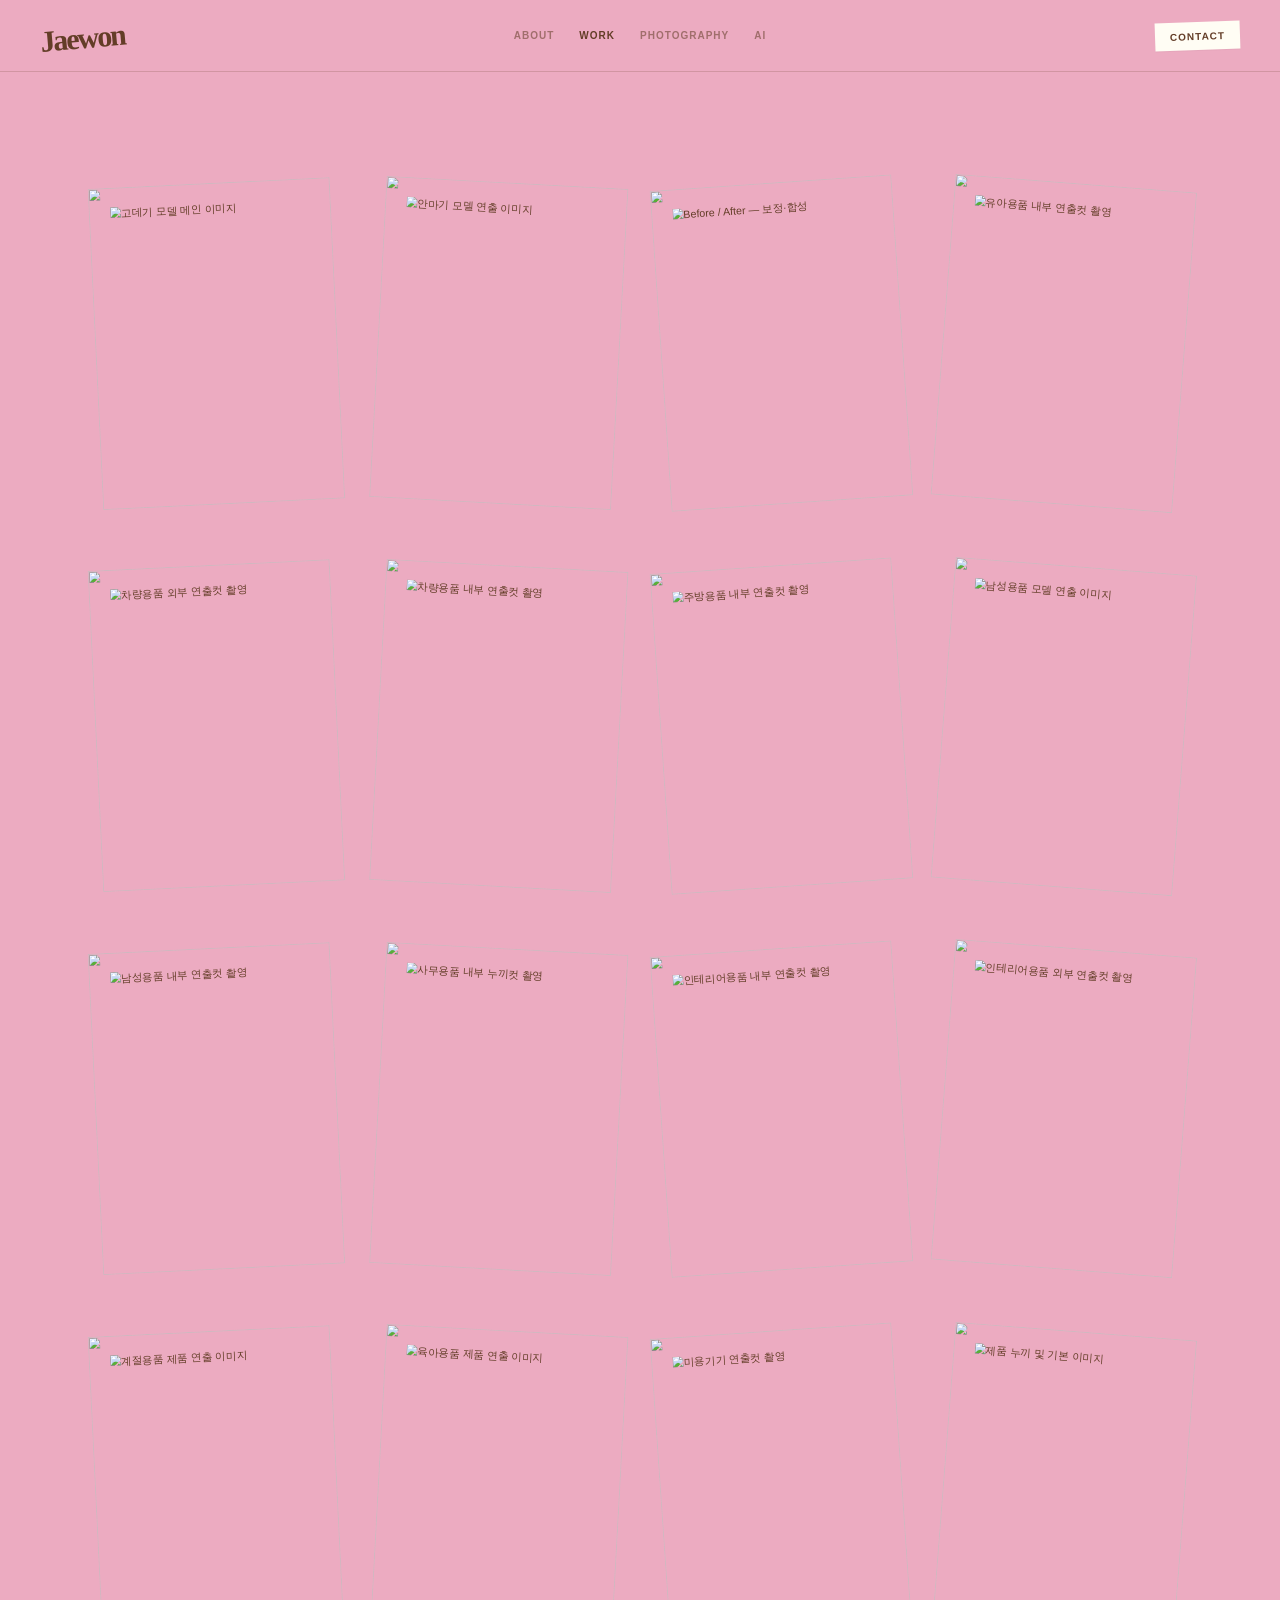
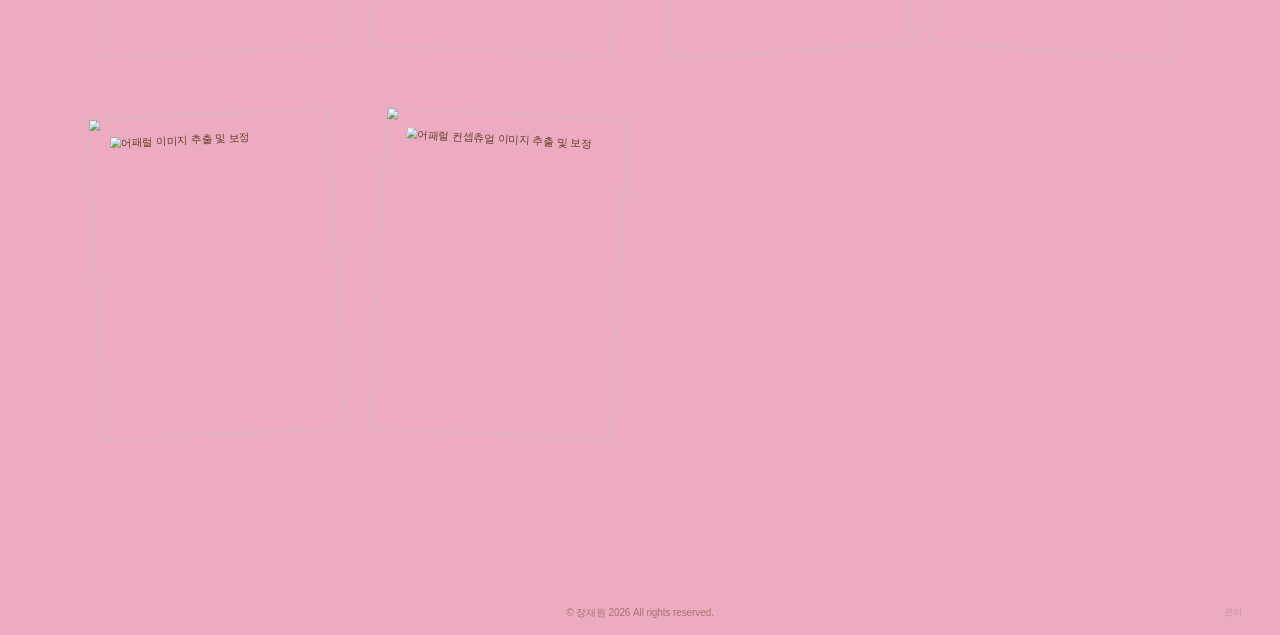
==== index.html @ b3239b26 "Add files via upload" ====
<!doctype html>
<html lang="ko"><head><meta charset="utf-8"><meta name="viewport" content="width=device-width,initial-scale=1"><meta name="description" content="장재원 — Design, Photography & AI Portfolio"><title>장재원 — Portfolio</title>
<style>
:root{--pink:#ecabc1;--ink:#633d27;--project-bg:#ecabc1;--project-ink:#633d27}*{box-sizing:border-box}html{scroll-behavior:smooth}body{margin:0;background:var(--pink);color:var(--ink);font-family:'Avenir Next',Avenir,'Helvetica Neue',Arial,'Apple SD Gothic Neo',sans-serif;transition:background-color .5s ease,color .3s ease;-webkit-font-smoothing:antialiased}button,a,input,textarea,select{font:inherit}button,a{color:inherit}button{cursor:pointer}a{text-decoration:none}button{touch-action:manipulation}[hidden]{display:none!important}
.site-header{height:81px;border-bottom:1px solid #633d2733;display:flex;align-items:center;justify-content:space-between;padding:0 40px;position:relative;z-index:5}.wordmark{font-family:'Snell Roundhand','Apple Chancery','Brush Script MT',cursive;font-size:30px;font-weight:600;font-style:italic;letter-spacing:-2px;line-height:1;transform:rotate(-5deg);width:160px}.desktop-nav{display:flex;align-items:center;justify-content:center;gap:27px;position:absolute;left:50%;transform:translateX(-50%)}.desktop-nav button{border:0;background:none;font-size:10px;font-weight:750;letter-spacing:1px;padding:10px 0;text-transform:uppercase;opacity:.55;white-space:nowrap}.desktop-nav button:hover,.desktop-nav button[aria-pressed=true]{opacity:1}#filters{display:contents}.contact-note{background:#fffdf4;border:0;padding:9px 17px;font-size:10px;letter-spacing:1px;font-weight:800;text-transform:uppercase;transform:rotate(-2deg);box-shadow:0 1px 1px #00000008}.contact-note:hover{transform:rotate(2deg)}.mobile-menu{display:none;border:0;background:transparent;font-size:11px;font-weight:750;letter-spacing:1px;text-transform:uppercase}
main{padding:59px 5.05vw 110px;margin:auto;max-width:2000px}.intro{display:none}.grid{display:grid;grid-template-columns:repeat(4,minmax(0,1fr));gap:70px 28px}.tile{display:block;position:relative;background:none;padding:0;border:0;min-width:0;text-align:left}.art{aspect-ratio:4/5;position:relative;background:#eee;overflow:hidden;display:grid;place-items:center;transform:rotate(-1.3deg);transition:transform .45s cubic-bezier(.22,1,.36,1);clip-path:polygon(0 1%,100% 0,99% 100%,1% 99%)}.tile:nth-child(4n+2) .art{transform:rotate(-1deg);clip-path:polygon(0 0,100% 1%,99% 100%,1% 99%)}.tile:nth-child(4n+3) .art{transform:rotate(2deg);clip-path:polygon(1% 0,100% 1%,99% 99%,0 100%)}.tile:nth-child(4n+4) .art{transform:rotate(1.1deg)}.tile:hover .art,.tile:focus-visible .art{transform:rotate(0deg) scale(1.018)}.art img,.art svg{width:100%;height:100%;object-fit:cover;display:block}.caption{position:absolute;left:50%;bottom:19px;max-width:90%;transform:translate(-50%,7px) rotate(-2deg);padding:7px 12px;background:#fffdf4;color:#633d27;font-size:10px;font-weight:750;line-height:1.4;text-align:center;white-space:normal;opacity:0;transition:opacity .2s ease,transform .2s ease;pointer-events:none;box-shadow:0 1px 3px #0001}.tile:hover .caption,.tile:focus-visible .caption{opacity:1;transform:translate(-50%,0) rotate(-2deg)}.demo{position:absolute;bottom:12px;left:12px;font-size:9px;background:#fff9;padding:4px 7px}.empty{grid-column:1/-1;text-align:center;padding:18vh 20px;opacity:.6;font-size:14px}
.footer{position:fixed;left:0;right:0;bottom:0;z-index:6;pointer-events:none;height:44px;display:flex;justify-content:center;align-items:center;font-size:10px;font-weight:400;color:#633d2780;letter-spacing:-.1px}.footer button{position:absolute;right:30px;pointer-events:auto;background:transparent;border:0;font-size:9px;color:inherit;opacity:.5;padding:8px}.footer button:hover{opacity:1}.footer>a{display:none}.panel-open .footer{display:none}
.panel{position:fixed;inset:0;z-index:20;overflow:auto;background:var(--project-bg);color:var(--project-ink);animation:page-in .35s ease}.panel[data-view=generic]{padding:78px 8vw 100px;background:var(--pink);color:var(--ink)}.close{position:fixed;top:25px;left:40px;border:0;background:none;color:inherit;padding:0;font-size:12px;line-height:18px;z-index:40}.panel[data-view=generic]>.close{left:auto;right:40px;top:28px;font-size:27px}.panel[data-view=detail]>.close{top:25px;left:40px}.panel-content{max-width:1120px;margin:auto}.project-bar{height:67px;border-bottom:1px solid currentColor;color:inherit;position:relative;display:flex;justify-content:center;align-items:center;font-size:10px;font-weight:800;letter-spacing:1px}.project-bar:after{content:'';position:absolute;bottom:-1px;left:0;right:0;background:var(--project-bg);height:1px;opacity:.75}.project-contact{position:absolute;right:40px;top:24px;background:none;border:0;color:inherit;font-size:10px;font-weight:800;letter-spacing:1px;text-transform:uppercase;z-index:2}.project-title{text-align:center;font-size:36px;letter-spacing:-1.2px;font-weight:750;line-height:1.25;margin:72px 50px 55px}.project-images{max-width:860px;margin:0 auto}.project-image{display:block;width:100%;height:auto;margin:0 0 18px;cursor:zoom-in}.project-description{max-width:720px;margin:65px auto 100px;white-space:pre-wrap;font-size:13px;line-height:1.9;opacity:.85}.project-description h2{font-size:12px;letter-spacing:1px;margin:0 0 22px;text-transform:uppercase}.project-previous,.project-next{position:fixed;top:50%;width:44px;height:44px;border:0;border-radius:50%;background:#ffffff28;color:inherit;font-size:23px;transform:translateY(-50%);z-index:32}.project-previous{left:20px}.project-next{right:20px}.project-previous:hover,.project-next:hover{background:#ffffff50}.project-bottom{height:50px;font-size:10px;opacity:.5;text-align:center;padding-top:15px}.compare-grid{display:grid;grid-template-columns:1fr 1fr;gap:22px;max-width:1000px;margin:auto}.compare-grid figure{margin:0 0 24px}.compare-grid img{display:block;width:100%;height:auto;cursor:zoom-in}.compare-grid figcaption{font-size:9px;font-weight:700;letter-spacing:1px;margin-bottom:9px}
.panel[data-view=about],.panel[data-view=contact]{background:#faf9f5;color:#514435}.info-header{height:81px;border-bottom:1px solid #51443533;display:flex;align-items:center;justify-content:center;font-size:10px;letter-spacing:1px;font-weight:700}.about-layout{display:grid;grid-template-columns:280px 1fr;gap:70px;max-width:870px;margin:95px auto 100px}.about-photo{width:100%;height:auto;display:block}.about-copy h1{margin:0 0 15px;font-size:18px}.about-role{font-size:12px;margin-bottom:27px;opacity:.7}.about-copy p{font-size:12px;line-height:1.85;white-space:pre-wrap;margin:0}.contact-layout{max-width:820px;margin:130px auto 100px}.contact-layout h1{font-size:clamp(40px,5vw,74px);font-weight:650;line-height:1.1;letter-spacing:-2px;margin:0 0 42px}.contact-layout p{font-size:14px;line-height:1.9;white-space:pre-wrap}.contact-link{display:inline-block;text-decoration:underline;text-underline-offset:8px;font-size:23px;margin-top:30px}.menu-links{display:grid;gap:25px;padding-top:60px}.menu-links button{font-size:38px;text-align:left;border:0;background:none}.lightbox{position:fixed;inset:0;z-index:60;background:#15130feb;display:grid;place-items:center;padding:55px}.lightbox img{max-width:100%;max-height:calc(100vh - 110px);object-fit:contain;display:block}.lightbox button{position:absolute;right:28px;top:20px;color:white;background:none;border:0;font-size:30px}.editor{max-width:800px;margin:15px auto}.editor h2{font-size:40px;font-weight:600;margin:18px 0 25px}.editor p{font-size:13px;line-height:1.8}.editor label{display:grid;gap:8px;margin:18px 0;font-size:13px}.editor input,.editor textarea,.editor select{width:100%;padding:12px;border:1px solid #633d2760;background:#fff8;color:var(--ink);border-radius:0}.editor textarea{min-height:100px}.row{display:flex;gap:12px;flex-wrap:wrap}.action{padding:12px 20px;background:var(--ink);color:var(--pink);border:1px solid var(--ink)}.secondary{background:transparent;color:var(--ink)}.editor-list{border-top:1px solid #633d2740;margin-top:35px}.editor-item{display:flex;align-items:center;gap:10px;padding:16px 0;border-bottom:1px solid #633d2740}.editor-item span{flex:1;font-size:13px}.editor-item button{padding:8px;background:transparent;border:1px solid #633d2760}.status{font-size:13px;min-height:24px;margin:16px 0}.tag{font-size:10px;font-weight:700;letter-spacing:1px}.panel[data-view=generic] h2:not(.editor h2){font-size:36px}:focus-visible{outline:2px solid currentColor;outline-offset:6px}@keyframes page-in{from{opacity:0}to{opacity:1}}
@media(min-width:1600px){.grid{gap:80px 36px}main{padding-top:70px}}@media(max-width:1000px){.desktop-nav{gap:19px}.site-header{padding:0 28px}.wordmark{width:120px}.grid{gap:55px 24px;grid-template-columns:repeat(3,minmax(0,1fr))}.project-images{max-width:76vw}.project-description{max-width:70vw}.about-layout{margin:70px 8vw;gap:40px;grid-template-columns:230px 1fr}.contact-layout{margin:100px 10vw}}@media(max-width:680px){.site-header{height:76px;padding:0 7vw}.desktop-nav{display:none}.wordmark{position:absolute;left:50%;width:auto;transform:translateX(-50%) rotate(-5deg);font-size:28px}.contact-note{background:none;transform:none;box-shadow:none;padding:0}.mobile-menu{display:block}main{padding:62px 5.5vw 80px}.grid{grid-template-columns:repeat(2,minmax(0,1fr));gap:29px 22px}.art{aspect-ratio:4/5}.caption{font-size:8px;padding:5px 7px;bottom:12px}.footer{font-size:8px}.footer button{right:10px;font-size:8px}.project-title{font-size:26px;margin:64px 35px 45px}.project-images{max-width:88vw}.project-description{max-width:84vw;font-size:12px}.close,.panel[data-view=detail]>.close{left:20px}.project-contact{right:20px}.project-previous,.project-next{width:30px;height:30px;font-size:18px}.project-previous{left:6px}.project-next{right:6px}.compare-grid{gap:12px;padding:0 6vw}.about-layout{grid-template-columns:1fr;gap:32px;margin:60px 10vw}.about-photo{max-width:240px}.contact-layout{margin:100px 10vw}.contact-link{font-size:19px}.lightbox{padding:45px 10px}.panel[data-view=generic]{padding:70px 6vw}.editor h2{font-size:32px}.project-image{margin-bottom:12px}}@media(prefers-reduced-motion:reduce){html{scroll-behavior:auto}*{transition:none!important;animation:none!important}}

/* Figma 1442:5654 — 1920px desktop composition; original photo files remain intact. */
.site-header{height:clamp(72px,5.625vw,108px)}
.wordmark{font-family:'Snell Roundhand','Apple Chancery','Brush Script MT',cursive;font-size:30px;font-weight:700;font-style:normal;letter-spacing:-2px;width:114.177px;height:33px;display:flex;align-items:center;line-height:30px;position:relative;top:1px}
.desktop-nav{gap:clamp(25px,1.9271vw,37px)}
.desktop-nav button{font-size:clamp(10px,.72245vw,13.871px);letter-spacing:clamp(1px,.072245vw,1.3871px);font-weight:700}
.contact-note{width:clamp(85px,6.3722vw,122.346px);height:clamp(28px,2.0731vw,39.803px);padding:0;font-size:clamp(10px,.71484vw,13.725px);letter-spacing:clamp(1px,.071484vw,1.3725px)}
main{max-width:1920px;margin:0 auto;padding:clamp(102px,7.96875vw,153px) min(5.04948vw,96.95px) clamp(100px,8.0729vw,155px)}
.grid{grid-template-columns:repeat(4,minmax(0,1fr));gap:0;--stamp-scale:1}
.tile{position:relative;aspect-ratio:431.5225/574;overflow:visible}
.tile .art,.tile:nth-child(n) .art{position:absolute;display:block;left:8.4876%;top:3.83546%;width:358.84668px;height:478.3299px;transform-origin:0 0;transform:scale(var(--stamp-scale)) rotate(-2.789559deg);clip-path:none;overflow:visible;background:transparent;transition:transform .4s cubic-bezier(.22,1,.36,1)}
.tile:nth-child(4n+2) .art{left:12.461%;top:.62914%;transform:scale(var(--stamp-scale)) rotate(3.112323deg)}
.tile:nth-child(4n+3) .art{left:3.94393%;top:4.5077%;transform:scale(var(--stamp-scale)) rotate(-3.934262deg)}
.tile:nth-child(4n+4) .art{left:10.3399%;top:-.03926%;transform:scale(var(--stamp-scale)) rotate(4.458942deg)}
.tile:hover .art,.tile:focus-visible .art{transform:scale(var(--stamp-scale)) rotate(0deg)}
.art img.stamp-frame{position:absolute;left:-2px;top:0;width:362.847px;height:482.33px;object-fit:fill;pointer-events:none;max-width:none}
.art img.stamp-photo{position:absolute;left:30px;top:29px;width:299px;height:416px;object-fit:cover;display:block;max-width:none}
.caption{bottom:12%;z-index:2}
.footer{position:relative;bottom:auto;color:#633d2780;height:44px}
.footer button{right:30px}
@media(max-width:1000px){.grid{grid-template-columns:repeat(3,minmax(0,1fr))}.desktop-nav{gap:18px}}
@media(max-width:680px){.site-header{height:76px}.wordmark{font-size:28px}.contact-note{width:auto;height:auto;padding:0}.grid{grid-template-columns:repeat(2,minmax(0,1fr));gap:0}main{padding:62px 5.5vw 60px}.caption{font-size:8px;bottom:10%}.footer button{right:10px}}

/* Hover label: center of the photo (native x=179.5, y=237), aligned with each stamp's straightened hover position. */
.tile .caption{left:calc(8.4876% + 41.597%);top:calc(3.83546% + 41.2892%);bottom:auto;transform:translate(-50%,calc(-50% + 7px)) rotate(-2deg)}
.tile:nth-child(4n+2) .caption{left:calc(12.461% + 41.597%);top:calc(.62914% + 41.2892%)}
.tile:nth-child(4n+3) .caption{left:calc(3.94393% + 41.597%);top:calc(4.5077% + 41.2892%)}
.tile:nth-child(4n+4) .caption{left:calc(10.3399% + 41.597%);top:calc(-.03926% + 41.2892%)}
.tile:hover .caption,.tile:focus-visible .caption{transform:translate(-50%,-50%) rotate(-2deg)}
</style></head><body>
<header class="site-header"><button class="mobile-menu" id="menu">Menu</button><a class="wordmark" href="#work" id="logo">장재원</a><nav class="desktop-nav" aria-label="주요 메뉴"><button id="about-nav">About</button><div id="filters" aria-label="작품 분류"></div></nav><button class="contact-note" id="contact">Contact</button></header>
<main><div class="intro" hidden><h1>SELECTED WORKS · <span id="years"></span></h1><p id="tagline"></p></div><div class="grid" id="grid" aria-label="작품 갤러리"></div></main>
<footer class="footer"><span id="copyright"></span><button id="manage">관리</button><a href="#work">Back to top ↑</a></footer>
<section id="panel" class="panel" hidden role="dialog" aria-modal="true" aria-labelledby="panel-title"><button class="close" id="close" aria-label="닫기">×</button><div id="panel-content"></div></section>
<div class="lightbox" id="lightbox" hidden role="dialog" aria-label="이미지 확대" aria-modal="true"><button id="zoom-close" aria-label="확대 이미지 닫기">×</button><img id="zoom-image" alt=""></div>
<script>
const seed={"revision": 0, "profile": {"name": "장재원", "role": "Designer · Photography · AI", "tagline": "Design, photography & a little AI.", "bio": "안녕하세요. 디자이너 장재원입니다.\n\n디자인 · 제품 촬영 · AI 이미지 작업을 합니다.\n\nTools\nPhotoshop · Illustrator · Figma · Premiere Pro · After Effects · InDesign\n\nAI\nChatGPT · Nano Banana · Claude · Cowork · Higgsfield", "email": "", "contactText": "새로운 작업과 좋은 이야기를 기다립니다.", "background": "#ecabc1", "portrait": "/assets/profile.jpg", "wordmark": "Jaewon"}, "projects": [{"id": "shoot-13", "title": "고데기 모델 메인 이미지", "category": "Photography", "year": "2022", "description": "모델 헤어 연출을 활용한 고데기 메인컷 촬영·보정. (모델·헤어 스타일링 제외)\n\n기여도: 80% 개인 작업 (연출·조명 20% 보조)\n작업일: 2022.08.10\n사용: Adobe Photoshop, Capture One", "tag": "뷰티 · 모델", "beforeAfter": false, "visible": true, "link": "", "image": "images/original/7a26845afac0482ed62d.jpg", "gallery": ["images/original/b82b8ef5ed912cbac1c6.jpg", "images/original/f5d124571f501d2bf5c0.jpg", "images/original/1b040736875c383df12e.jpg", "images/original/f620d87beae04ba7d52f.jpg"], "thumbnail": "images/figma/cover-1.png"}, {"id": "shoot-10", "title": "안마기 모델 연출 이미지", "category": "Photography", "year": "2023", "description": "모델과 함께 안마기를 연출한 촬영과 색보정 작업.\n\n기여도: 100% 개인 작업\n작업일: 2023.03.30\n사용: Adobe Photoshop, Capture One", "tag": "헬스케어 · 모델", "beforeAfter": false, "visible": true, "link": "", "image": "images/original/b796334046f391540b3c.jpg", "gallery": ["images/original/561f29d61e74f4937dc2.jpg", "images/original/e969aca20eee3b3e4ff6.jpg", "images/original/55c3c871f72c146cef8c.jpg", "images/original/f32d5ae73775c05cd8fa.jpg", "images/original/9228a7f5b677811453f0.jpg", "images/original/8d5cba65fd69fbee4974.jpg"], "thumbnail": "images/figma/cover-2.png"}, {"id": "shoot-16", "title": "Before / After — 보정·합성", "category": "Photography", "year": "2020–2023", "description": "촬영 원본을 보정·합성으로 다듬은 비교 작업 모음. 왼쪽이 원본(Before), 오른쪽이 결과(After)입니다.\n\n기여도: 100% 개인 작업\n작업일: 2020~2023\n사용: Adobe Photoshop, Capture One", "tag": "보정 · 합성", "beforeAfter": true, "visible": true, "link": "", "image": "images/original/2280cc9e3e03600cd726.jpg", "gallery": ["images/original/401b37c1ec4ed6f4b9c1.jpg", "images/original/d1a8a59c09dad586807f.jpg", "images/original/c145ea886aa1a7a71142.jpg", "images/original/cef6a0bb25e4f39476e5.jpg", "images/original/b16803cbd8ce48927a30.jpg", "images/original/41e0d7e9a746d60b12e6.jpg", "images/original/65a6e471e0d61be57904.jpg", "images/original/a728e1cd45552194c6d6.jpg", "images/original/48e18d2398749e36ad0b.jpg", "images/original/cddae5bacfe2e0284eda.jpg", "images/original/6445e8f888baa5ea6b47.jpg", "images/original/9aa9e413b876d993888f.jpg", "images/original/0bbb7feeec42b1d1b79d.jpg", "images/original/f0eaa6ee5efa0391d389.jpg", "images/original/5ddef11c258f4471a6b1.jpg", "images/original/6f1ae9be0dafae374902.jpg", "images/original/5093c9323c2f8ba42181.jpg", "images/original/f8ec4b11756ae99a170e.jpg"], "thumbnail": "images/figma/cover-3.png"}, {"id": "shoot-3", "title": "유아용품 내부 연출컷 촬영", "category": "Photography", "year": "2023", "description": "유아용품을 생활 공간 무드로 연출한 촬영·보정 작업.\n\n기여도: 100% 개인 작업\n작업일: 2023.09.27\n사용: Adobe Photoshop, Capture One", "tag": "유아 · 공간 연출", "beforeAfter": false, "visible": true, "link": "", "image": "images/original/945272dd82f11f9dd849.jpg", "gallery": ["images/original/9a30259659baf4aa9c98.jpg", "images/original/3ad815aa6cc4583ecad6.jpg", "images/original/a77b91f2058275ba5345.jpg", "images/original/118749865786a9c0a183.jpg", "images/original/1ecdd07ba7d8c1c3a390.jpg"], "thumbnail": "images/figma/cover-4.png"}, {"id": "shoot-1", "title": "차량용품 외부 연출컷 촬영", "category": "Photography", "year": "2023", "description": "차량용품을 실외 환경에서 연출·촬영하고 색보정한 작업.\n\n기여도: 90% 개인 작업 (연출·조명 10% 보조)\n작업일: 2023.10.17\n사용: Adobe Photoshop, Capture One", "tag": "차량 · 외부 연출", "beforeAfter": false, "visible": true, "link": "", "image": "images/original/8ceda49ba285dc42720a.jpg", "gallery": ["images/original/539c3b2cf5631d9618f8.jpg", "images/original/caf5cef48faa2a377278.jpg", "images/original/d6ba1bcb1228c16b6aba.jpg", "images/original/c3c87da8e9b8168daea7.jpg", "images/original/fb407867751f517baf75.jpg", "images/original/3e7feb1a86e57699fd06.jpg", "images/original/4f9dcb9365a47d4bf901.jpg", "images/original/806e99cb926c2e0602c1.jpg", "images/original/34fb4aed6548add32a91.jpg", "images/original/1897368f558caf30dd8a.jpg", "images/original/c83abf95d3a13cf92416.jpg", "images/original/ac4c32562a55c10b320c.jpg", "images/original/d95564eaa147ba2756e1.jpg"]}, {"id": "shoot-2", "title": "차량용품 내부 연출컷 촬영", "category": "Photography", "year": "2023", "description": "차량 실내 공간에 제품을 연출한 촬영·보정 작업.\n\n기여도: 100% 개인 작업\n작업일: 2023.10.17\n사용: Adobe Photoshop, Capture One", "tag": "차량 · 내부 연출", "beforeAfter": false, "visible": true, "link": "", "image": "images/original/544c7ac7a9384d9c435e.jpg", "gallery": ["images/original/9c0373a65dcbe9e8219e.jpg"]}, {"id": "shoot-4", "title": "주방용품 내부 연출컷 촬영", "category": "Photography", "year": "2023", "description": "주방 공간에 제품을 연출한 촬영과 색보정 작업.\n\n기여도: 100% 개인 작업\n작업일: 2023.08.01\n사용: Adobe Photoshop, Capture One, Lightroom", "tag": "주방 · 공간 연출", "beforeAfter": false, "visible": true, "link": "", "image": "images/original/08a9ca8425b8f616254a.jpg", "gallery": ["images/original/972130e0afeefa9d4475.jpg", "images/original/aff0f200c2e21f7e1410.jpg", "images/original/0d4fff5d8baa7baa4386.jpg", "images/original/d57840756bab85c4a020.jpg", "images/original/e01acb1e23f750e1f4c8.jpg"]}, {"id": "shoot-5", "title": "남성용품 모델 연출 이미지", "category": "Photography", "year": "2023", "description": "모델을 활용한 남성용품 연출 촬영·보정 작업.\n\n기여도: 80% 개인 작업 (연출·조명 20% 보조)\n작업일: 2023.06.22\n사용: Adobe Photoshop, Capture One, Lightroom", "tag": "남성 · 모델", "beforeAfter": false, "visible": true, "link": "", "image": "images/original/7a970e0c277b2dc97c35.jpg", "gallery": ["images/original/61c0f0aa0b57e7289dde.jpg", "images/original/5c9d6431e20457dee172.jpg", "images/original/7f2df7638b7ce9b3408d.jpg", "images/original/0ccbc45b00fea9c0a2bf.jpg"]}, {"id": "shoot-6", "title": "남성용품 내부 연출컷 촬영", "category": "Photography", "year": "2023", "description": "남성용품을 공간에 연출한 촬영과 후보정 작업.\n\n기여도: 100% 개인 작업\n작업일: 2023.06.16\n사용: Adobe Photoshop, Capture One", "tag": "남성 · 공간 연출", "beforeAfter": false, "visible": true, "link": "", "image": "images/original/f867fcd466adfee9d0b1.jpg", "gallery": ["images/original/37338804bb5962133226.jpg", "images/original/a90c5caca1e9ef3eb7d7.jpg", "images/original/26a04fd72373072b2141.jpg", "images/original/52ec7635321edf7c9e74.jpg", "images/original/373b591df82f82eca4e6.jpg"]}, {"id": "shoot-7", "title": "사무용품 내부 누끼컷 촬영", "category": "Photography", "year": "2023", "description": "사무용품 누끼(배경 제거)용 촬영과 보정 작업.\n\n기여도: 100% 개인 작업\n작업일: 2023.06.05\n사용: Adobe Photoshop, Capture One", "tag": "사무 · 누끼", "beforeAfter": false, "visible": true, "link": "", "image": "images/original/2f9bd1d112348807b82b.jpg", "gallery": ["images/original/1fc7208f7cf0029fd117.jpg", "images/original/25f65f5888c3a32de8ea.jpg", "images/original/05db2af7690f30137a88.jpg", "images/original/a83f4a41e581f902cf40.jpg", "images/original/49715d7387907f4c56a1.jpg", "images/original/f5473ac6eaaa1a0db18b.jpg", "images/original/71769c00cf99febd09cb.jpg", "images/original/fde8ebba63246d85399c.jpg", "images/original/30fa45e39c82fa775bf1.jpg", "images/original/24fef99f03a375e059af.jpg", "images/original/502847f5fc43e164a047.jpg", "images/original/4353b7e425fba17fc808.jpg", "images/original/7b0d9c371081de4a4897.jpg", "images/original/4c78e2fcda889fb3a1ad.jpg"]}, {"id": "shoot-8", "title": "인테리어용품 내부 연출컷 촬영", "category": "Photography", "year": "2023", "description": "인테리어용품을 실내 공간에 연출한 촬영·보정 작업.\n\n기여도: 100% 개인 작업\n작업일: 2023.05.11\n사용: Adobe Photoshop, Capture One", "tag": "인테리어 · 내부", "beforeAfter": false, "visible": true, "link": "", "image": "images/original/5f4212daa5bec38d9268.jpg", "gallery": ["images/original/84dcb6c4763b2e085f4d.jpg", "images/original/d5554a62e88f19b97225.jpg", "images/original/ca32d16aa09484b9e188.jpg", "images/original/7b00438f4a77a224aaa3.jpg", "images/original/ce0805e9b0a271e2f58d.jpg", "images/original/3ff0550bd71f704cd430.jpg", "images/original/0e91cd2dab379fcabf3e.jpg"]}, {"id": "shoot-9", "title": "인테리어용품 외부 연출컷 촬영", "category": "Photography", "year": "2023", "description": "인테리어용품을 실외 환경에서 연출한 촬영·보정 작업.\n\n기여도: 90% 개인 작업 (연출·조명 10% 보조)\n작업일: 2023.05.11\n사용: Adobe Photoshop, Capture One", "tag": "인테리어 · 외부", "beforeAfter": false, "visible": true, "link": "", "image": "images/original/c109e8e895487d606260.jpg", "gallery": ["images/original/686b09d62fce1f72cdcc.jpg", "images/original/b63244e0957ac6d30ce4.jpg", "images/original/9bcb8fc7d0942e181ef2.jpg", "images/original/44e2cb0f476e7bb852cc.jpg", "images/original/55a2c393caf3bf7eb885.jpg", "images/original/2e8a1520a5def4391ed4.jpg", "images/original/185bca161be7561af487.jpg", "images/original/7b7ac5c189caf3cb159f.jpg"]}, {"id": "shoot-11", "title": "계절용품 제품 연출 이미지", "category": "Photography", "year": "2023", "description": "계절용품을 무드에 맞춰 연출한 촬영·보정 작업.\n\n기여도: 100% 개인 작업\n작업일: 2023.03.15\n사용: Adobe Photoshop, Capture One", "tag": "계절 · 제품 연출", "beforeAfter": false, "visible": true, "link": "", "image": "images/original/b1c05703f6529907d0a4.jpg", "gallery": ["images/original/e209dc6e69d34fb5eb46.jpg", "images/original/314519f6754adfb52dd3.jpg", "images/original/0fd1ef8895e223cc1d09.jpg"]}, {"id": "shoot-12", "title": "육아용품 제품 연출 이미지", "category": "Photography", "year": "2023", "description": "육아용품 제품의 연출 컷 촬영과 색보정. 주방·생활 공간 무드로 제품을 담았습니다.\n\n기여도: 100% 개인 작업\n작업일: 2023.02.07\n사용: Adobe Photoshop, Lightroom", "tag": "육아 · 제품 연출", "beforeAfter": false, "visible": true, "link": "", "image": "images/original/a04fe2617274ca6ab358.jpg", "gallery": ["images/original/3dda8aab1d2c84118d82.jpg", "images/original/d81b9b3099d122b776d3.jpg", "images/original/aa4cbaed2542c96edae0.jpg", "images/original/c71ef5a7a1692d37b246.jpg", "images/original/d5b39abd898b8178479b.jpg"]}, {"id": "shoot-14", "title": "미용기기 연출컷 촬영", "category": "Photography", "year": "2021", "description": "미용기기 제품을 연출한 촬영과 후보정 작업.\n\n기여도: 100% 개인 작업\n작업일: 2021.08.19\n사용: Adobe Photoshop, Illustrator, Lightroom, Premiere", "tag": "뷰티 · 제품 연출", "beforeAfter": false, "visible": true, "link": "", "image": "images/original/d205e59caaee5b653bb3.jpg", "gallery": ["images/original/7b4e18cd632c7f52d586.jpg", "images/original/a56d3cc57bb0f2401306.jpg", "images/original/7dfd2fab445f4d91a775.jpg"]}, {"id": "shoot-15", "title": "제품 누끼 및 기본 이미지", "category": "Photography", "year": "2022–2023", "description": "다양한 제품의 누끼(배경 제거) 및 기본 컷 촬영·보정 모음.\n\n기여도: 100% 개인 작업\n작업일: 2022~2023\n사용: Adobe Photoshop, Capture One", "tag": "제품 · 누끼", "beforeAfter": false, "visible": true, "link": "", "image": "images/original/d73553cb08509a5303a0.jpg", "gallery": ["images/original/7ee4c35b6c6e11b212c8.jpg", "images/original/26fa217c95c85e40efc2.jpg", "images/original/0f369118194312c6d0cb.jpg", "images/original/b2eb7c30f5c9c615c102.jpg", "images/original/4ed18ea0f1b81f6436c7.jpg", "images/original/e6ea50aeb1a36ce7a05a.jpg", "images/original/477178d61c4b37225523.jpg", "images/original/e68badf9fd56df815afe.jpg", "images/original/1f73e24891092afbc91d.jpg"]}, {"id": "ai-1", "title": "어패럴 이미지 추출 및 보정", "category": "AI", "year": "", "description": "AI를 활용한 어패럴 이미지의 피사체 추출(누끼) 및 보정 작업.\n\n", "tag": "어패럴 · 추출/보정", "beforeAfter": false, "visible": true, "link": "", "image": "images/original/310476b90b303307b0e7.jpg", "gallery": ["images/original/3f70b8d55c73c8ebae22.jpg", "images/original/bb43d954dec26c39c813.jpg", "images/original/24132294128362d2b1c1.jpg", "images/original/1c46e221b08028d61dce.jpg", "images/original/6138144ef498be64bbb7.jpg", "images/original/af9fa60a921c6537a5b6.jpg", "images/original/144cd2c585dd10a73881.jpg", "images/original/c3e3bd54ea1fd56bc89b.jpg", "images/original/630e7e04ce671436542d.jpg", "images/original/0f477c88ab9b32f3ffeb.jpg", "images/original/4f0d6253e3bdae4acd15.jpg", "images/original/9812bfb9532a45bf28c2.jpg"]}, {"id": "ai-2", "title": "어패럴 컨셉츄얼 이미지 추출 및 보정", "category": "AI", "year": "", "description": "AI 기반의 컨셉추얼한 어패럴 이미지 추출 및 보정 작업.\n\n", "tag": "어패럴 · 컨셉추얼", "beforeAfter": false, "visible": true, "link": "", "image": "images/original/f4404e4fc624b04ee896.jpg", "gallery": ["images/original/cfa2f590ea58e1b4aa66.jpg"]}], "updatedAt": null, "presentationRevision": "figma-1442-5654-v1"}; const bundledAssets={"8ceda49ba285dc42720a.jpg": "/9j/4AAQSkZJRgABAQAAAQABAAD/2wBDAAwICQoJBwwKCQoNDAwOER0TERAQESMZGxUdKiUsKyklKCguNEI4LjE/MigoOk46P0RHSktKLTdRV1FIVkJJSkf/2wBDAQwNDREPESITEyJHMCgwR0dHR0dHR0dHR0dHR0dHR0dHR0dHR0dHR0dHR0dHR0dHR0dHR0dHR0dHR0dHR0dHR0f/wAARCAKAA8ADASIAAhEBAxEB/8QAHAAAAwEBAQEBAQAAAAAAAAAAAAECAwQFBgcI/8QASBAAAgECBAQDBAYIBgEDAgcAAAECAxEEEiExBUFRYQYTcSIygZEUI0JSobEHFTNDYnLB0SQ0U4KS4fAWJfFjgxc1REVzorL/xAAZAQEBAQEBAQAAAAAAAAAAAAAAAQIEAwX/xAAgEQEBAAICAgMBAQAAAAAAAAAAAQIRAzEEIRIiM0ET/9oADAMBAAIRAxEAPwD72w0hoaIoVxoaGECGgSHYBjQrDAaGIaAYxDABgMoAAYAADAAAYAADAAAAAAGAAAAAAADAAAAAAAAAAAAAAAAAAAAAAIEyWNktgS2Q2NshhSZIwAQAIAExiYEM56kJ0putQV2/fh97uu50slgTSqwrU1Om7p/gUzlrUp06jr4ZXl9unyn/[base64]/udYiDGjWhWpqcH6p7p9C2YVqUoVHXoL2/tx++v7mlOpGrBSi9H+ABUdkcs3dm1WV3YwYGbIZciGQQ9xSdhVKkacJTnJRjFXbfI+A8S+NZ1Jyw3CXaC0lW6+gH1vEuN4Dhyf0nEQjL7qd2fP1/HuCUmqVKpJdbWPz6rVnWqOdWcpze7k7sg1o2/[base64]/dbFJCRSNsBIdgQwCwwQwAYWHYAGAwoGIYQDAChgAwAAAAGAAAAMAAAAAAYAAAAAAAABdCzLqAwFnj1Fnj1AoCPNj1DzYgWBn5yF53YDYDDzuw/O7EGoGaqoeZMBtktg2S2AmyGwbJbChiAQDEAAIAABAAgAQxAITGJgSzkrp0ZOtTV/vxX2u/qdbOerK7suRBlnjUipwd4y1TREmc7f0Wvb9zUf/CX9mayZAjKrNRi22klu2aSeh8F4+8ROmpcJwc7Ta+vmnsvu/wBwPK8Y+KJ8QrTwOBnbCRdpSX7x/wBj5QANoAYBfSwAAAB6nC8fOM405StJe5L+h9/wXiKxdHJN/WR37n5Ym001o0fScE4hKLjVi7Si7T/[base64]/Nh1DzoHKAV0+fEPPXQ5hgb+f2F57MRga+dIXmy6mYAX5kuoZ31IACsz6hfuIAGmDYgAYCABgIAGAgAYRbQgA1zXRMmSmKTALk3E2K4FAK4AAAIBiAAAQAAgAQASxibIJm7I5Zs1rS5GE3oBhWjGcHCavF6MwoVJK9Ko7zhs/vLkzomceKjLL5tP9pT1Xdc0QcPifjEODcHqYnR1ZexSi+cn/AG3PxytVnWqzq1ZOc5tylJ7ts93xnxz9ccWtRk/o1BZaa6vm/[base64]/VfCnRoyticSnCH8MebPpKklGEpyaUUrtvkj8d8ScUlxnjVXE3+qTyUl0itv7lg8m1x5GzSMDWKtyNI5nGS3TEdqjddhTw6lys+oHJzEaVaUqe+q6mfMA5ACAAAAA7OF1fLxShynofofh/E+bhMjesND8xhJwqRkt07n3Hh3EqOKik/ZqRuSkfWMznsXfQiWxhpzS3M/[base64]/6fE/M4xstbfHZnu+LuI/rPxDWlTmpUqH1UFydt387nkwitbKz5xfM1BKVtbP05ouMc2sdQS1X3e/I2jDK7JagEIKO5soX0S+I4Qs9jWSy62IMJUrx9qKZwYvCul7cLuP5Hqp363DLGcWpcuoHg/aE9zqxuGdGSlFew/[base64]/VvAsTiU7Ty5YfzPRf3PUmz4L9IuOlKphsBSa9hebNd3ov6gfFNXSza/wAaKzN2jLV/Zkgi97exU5p7MdNN3aXquhUawWl3v+Z0U4aWRnTSbu9bbM32Vlu9yKbellsXHNKnZ6IiO9zGriZSbjQ5bzA63CMVdLUmWrvY56N4xbc3Jt7s1U9bAKrTVWm4S1TPGr0nRqZJcufU92NrtpHHxGh5lHzIr2o/kNjygADSA6eGz8vH03ybs/icw4SyVIyXJ3A/R/D9T6iVN8meu2fPcBqLz2vvJM+g5GKsYz94iRpU3M2RVLYTWhUVoOwEWCxdgaAyaEkaZSUgJaJaNbCaCsmhNGlhNEGVhNGtiWiozaJaNGiWgM2iWjVohoDNoho1aJaAzaBLUdhgMTGDKI2v6Hz/AB6Tfl01u2e/N2gz57iClW4jGEeSEHm1cLlp5oyvLmjmb0PWdDya7jJ3dtTy6yy1ZJdTUR6nCF/[base64]/lWi/A/SPFeNeB4DiKkZWqVF5cPV/wDVz8rlGMvfThP7LQgJ+3LJUVprZo0hGzWvtdepnFOTtU0a2ZvTu99WuZRsoqMYvkug6j1XXmKXspLdLczqTlGOZK85O0fUgmvUcm6cXZL35f0Mk1okrLkiekI62/F9Soxt3fUo0zcug1MzC5B0xqK2rtc2WsUnrfc4lLqdNOadl8APIxdHya8o8t0YnqcRp+ZQzx1cPyPLNIAAAPsfD9X/AC8+sLH1ieh8R4dnfD0Xf3ZtH2sHeKMVYme6IZc90JkVUUVYIbF2AmwrF2FYCGiWtTVolrUDOwNF2FYKzsJo0aJaAzaE0W0KxBm0S0aNEtFGbRDNWiGEZtENGjRLCs2FhtCCGJjJYGdV2ps8TCrzuK1H0dj18RK1N+h4/[base64]/uej4ix08Xx3FYiUc9FzyRtyitDzk9bw9qD5dDQ0heMbS1i9mbUotavVJGay6Kn7tjbanFc3qBEm3Ky5mNareOnVqL7c2XJu0mnZyeVdv/EYxtKbl9iOi/oBUI5I3fvMmVSML5pasuhRq4yrKNP2Yr3pvkj1qOFw2Gow8qled3mnPVsg8TPztJd3FlKR7zk2rPYwq4HD1KDlGKhUct47fIDykzSm7PcirTlRqOE1b+oLqB2WjKDja6ejPDqQdOpKD5Ox69Oby5VzOHiMLVlPlJFg5AGld6GkaMn0Kj2fDs/[base64]/RsC8RL9tiFZfww/7ApRp4aiqNHWMef3n1N5xcaVNPdpsjCUHWqKpNewtu50YzSpH0IMDRRthoP7zbOJYl31R2VKsFh6EL6pNsDnxlBVqD+9HWLPIi9D3b+zdHj4un5de8fdnqgCm/aV2Rj4ZsPm5xdwizWS82lOL5qxR5MeprBtRvv01M4u2jNYNu6SKjqw+K8iKaV5bJp7I++4bK+DpSfOKPzpxkndxa9UfoHB5ZuGUH/[base64]/DHfBxOs4uFf5RHdYxWoBgFiBoB2AoXMYhgAAMIQABQCHYAhWEUID7dcTn0RpHik/uo8JV11XzLVddUaR70eKy+6jRcUf3UeAqy6mirrqB7q4p1iWuJp/ZPCVZdS1VA9xcSj900XEoP7LPBVbuUqwHtvHwb2ZpHHU7as8NVkUq3cD3ljaXUtYuk/[base64]/M/SMTUjSozqTdowi5P0R+QYmtDGYqrVxKyzqTcte75MQZSvRbVN3i1ZxevyLjlqWt/8GMYShO0Xnj0e5vSs5uVtdijb3aXqzlk/eb2b/BanRW2suUTkqfs1FbvT5gdHDcO8XiadFuzqyvJ9IrVs9TGVY1arcVlp6RhHpFaJEcLpLD4Cvin71R+RT9N5P8AJfEyi89XtcD16Cy4Ojyvc5sY/rP9p2tJUKKX3Thxv7R9okHnUkr5pe6tWKc3UqX/APEROpmtCG35nocOwbk1UkroIdOlKnGKmveV9Tkx1L6uUecHdeh6uP0rxXSKOXGRuoz+DA8OLN6cvmYzjkqSh0ZpTepVcNaKhiZp7JmmHqZG5K2blcMcstdStujFOTu1y6FR6nnuth5wrRScVe59ZwCd+EUH2Pg3OcoWbduh9z4d14LR+Jmq9VvRhHWZF/ZZpT1kZV1UzXkZ0zRAAmO6JlNIAYmQ6plKo3zA1k0jN1EYSm2yXIDWVXoZSm+pDkZymuoFuRDkZyqIiVVAXKREpGUqpnKoBs5XIbM85LkUaNktmbmGcCxE5kLMBpcTYlIJ6IDwPEMvrKcR4SSnQjr2MOPTzYxLoieHzvBwL/EenjcDhaNGlOhiVVnLWSXI8nEK2Y64UnGTdzLGRtG4HRwn/Kr1O88/hP8AlfiegjN7ahgAMgYxByKEUStyghANgUAAhhCAAKAQxBHkLH4pfvfmkUuJYpfbXyOUZodkeK4pc4/I0XF8VbePyZ54wPRXGsUuUPxNI8dxK3jB/FnlAB6/6+xHKMV8WUuPYrpH5s8hDQHsrxDiV9lP/c/7Fx8R4j/ST/3niWGgPej4lrLehL/kjSPif71Covgn/U+eC4H1EPFGG+3GpH1izqpeI8BN285J92fG3YPXcmh+g0eJ4ar7laL+J1wrp6qSZ+ZK8fddvTQ3o4/[base64]/Ms1otVoJr7yV0fY/pGrOosJg4TcXrVdvkv6nxXm1qKtVjmj95FiKppxd4+1Hp/Y3ppNp9WY07ZXOm/VcjeHXogptqV31OV+1Xilsrtfkjps7GvAqMcTxeGdfVxk5zvyjBXf5AelxBLDUqGDX7mmlL+d6y/t8Dmw0byR5/FsfUlxLPe7u5SXW7PTwaUrSWz1A9ea9mmukTy+ISyyqvpE9Sr9j+VHkcTfsV3/A/yAy4dg/OUaj1i1f1PdowUYpLQ8nw42+Gwu9pNHtQWhB53En/AIh/yoyqrNQa7XNOJf5ma7Ii31LX8JUeLjI2qqXVGV3Fqx142H1d/us4wqMc81OErWd7HLTlZ9jsxSzYW/R3OGLSd2WI6ElKN10PuPDj/wDZaW2lz4bLeF10Pt/[base64]/iOzh+BxXE8WsPhrZ2r6uyObHUauHqV8NXt5lJ2dmdqwHEMPhf1hSUqdPZTjKzPIU6s61SdVuTlu2RXdwn/K/E9BHBwpf4X4ncZvbUUHMQcwKAACEiiVuUVAAwQCGAFAIfIXIIBDYrgeCArhc0KAVx3AYxXC4FDRNxpgUMlMpMAsFhjSASi2axw85K6izowdNSmrn1OCwdJ01dID4/6JU+4/[base64]/43PFlW0UJxcZd9gr1MTPEVK7tU8yTk1z1dyHVhVtHZ9JFRqoJpSWkjVO0H3djOMXCyTeXozRv2I99QobvFHocFgqPDMfino5WoRf8zu/wX4nmJ3uj0sY3hPDFCOzrOdW3q8q/JgfN4ip5tec39pn0fCLvCUX/CfMn1HBl/gqPp/UUevXdpR/lR4/E39RiX/C/wAj1cT+0X8qPG4nL6nEfygdPhhX4dZf6jPcjGx4nhez4a7L7bPoI+6QeBxio6dSvOOjiroVKqquGVRfaib47AV8bUrqMJqk3Z1MukTlwVPD0I1MHUxcHUhNxzJey/[base64]/ODzjAAOjzx+ecwAdSxBcK6b1OIaYHqxkmtCkzkw0242Om4HVh62Sa9T6DD8TUIJI+ScmmVOtNwspOwH2P64s/ej8xx4zra8X8T4Zt9QzPqB+gR4yluk/Rm8OM0nvB9z858yS+0/mNYmrH3akl8QP0d8Qw1XRSt6nJiYxqK8bNHxVHieIpu0pua6M9bB8VztWlb+FhXXicOne6PIxOC1zQ0a6Hvwqwrx036GFehfYg4eF8fxPD5qlib1aXXmj7Xh3EKGMoqpQqKS/FHwuJw6e6OWhXxPDcQquGqONt1yYR+rU53R10MRKm9HofK8A4/R4lBU5tU8Qt4Pn6H0NOVwPao4iNVb2fQ3PGpyad07M9DDV86yy3A6gEMAAAAAAAAAEADSEFwGxAAUAgEA27mM/eNTCT9pgIQCIGIGxXAYgEABcQARUfsmDZrVeyMWANnh+MMQ8P4bxTg7SmlTXxf8Aa57TZ8b+kXFyp4TCYaCzOc3UkuyVl+YHxCqOFlVjl/iWqCShUnfSSJjiYSeWacH0lsPIs94PK3rdFRrGNno9FyfIuorNLokTC7dna/bmXU1k2FZr4Hd4rfl+RhI7UacKdvSN3+LZhw2j5/EcPRa0lUin6XF4gr+fxKpUv70pS+bA8Q+r4PF/QaPXKfO04TxFWGHpwUp1JKMbbts/d6HhThkeEYXC1aKhVo0YwdSOjbS1fzFR+eYn9ql/Cjw+Kv8Aw9c97jShh+JVqVGeeEJZVLrY8aUIV63l1VeE5WaCvS8O4KpQ4LQqpX81Ob7a6fkeonyJ4fifJjGjUSUUkl2R6MqFKss0dH1RB8nxTiWMpYfFYOjXnGjOWsE9D5apQr0lnlGUU/tdT6HGRUuLTj70c9vUw447QoU1s5N29EVEcNqYSlh6tSvjcRHEuMXh4UVdZr6qb5Gq41XxtTF/SYwmqkJxu1ql9n5aHJh6UYYPHV1o6UI5GuTcjlwsZOlKrJaSe/Uo2hvY89JZ31uehHSaOGaUa8tOZILjs0z73gay8Cwy7M+EWmuVPQ+/4ZHLwjCq32BRpX0w/[base64]/UDpzhnOdt9RNy6gbuegnMxvK24rvqUbZtQzGLvshe11A8EAGtyhWCxvGMmtEV5cvufgBzWA3lB29y3wMWrAIAAAABgdOG2Oq+hyYc6UApbggkJADRLRoJrQDCTsZOepvNJqzdr8zr/U1KXucXwDfSU5Rf4oDzVM0p1HF3TsyMRQqYas6dRK65p3T9GKnqB7GD4g00pOz6nsUsZGpC0nqfLRTR1Uq0ktwPYxE4vY4KzTM3Xb5mUqlyBZp0qqqUpOE4u6a5H6B4T47HilHyK7SxVNa/wAS6n565XNuH4ypw/H0sXRdpU5Xa6rmgP2SEbm8I21RlgqkMThaWIpu8KkVJfE7IxA3pSzR13NDGnozUBgIYAAAACAAAAAAEABQAAAnsc7eprUlaLMLkDuK4riuA7hcVxXAoQtQuAAAPQDCo/aZmy5GbYCZ+b+OsYqniLynfLQpxjdcm9X+aP0dvqfkPFMbDF8YxddzVp1ZNX6XsiwYONKrBv2ZIijSSm8knH8UEqUGnKOj6xZVHzIXbWddeYRrTvm9pJNPkVa9+pNPV37DvlX4BXbwRf8AuXm20pU5z+Ki7fizr+j+ZhZU6kacozS96Cbj6MjwwovFYqc1eCwtRv5f/[base64]/iJ+p1c0c+JX+IYCV9E2fo+Cp2weGjyjTR+dUFmrQj1kl+J+lpqnhI8rRSJVjixcs1X4nPfVl1XeSMUBdyWxNkNhFORDYmyWwG2S2KTSV20l3FSjUxEsuGpSqvqlp8wAzlVipZVeUuUYq7PTp8Fllz8QxCpx+5Bl/[base64]/Ml1YrCAp1G+ZFwAAALDSAQFZR5QNcOdKOegrM6EASEhsSAq4PYm4rgZVWcz3Omoc7WoA22ld7GtKLT15mJrQeoHUloGzHHYTAdxNgBAXGSUB+rfo9xLxPhilGTvKjOVN/Db8z6lI+E/RZWvhcdQb92pGaXqv+j71ACLJRQAAAAAAAAAIBiAAABAFAN2E3YyqVLK/yAmtLWxlclyu7sVyC7iuTcLgO4XJuFwKTsVe5ncpPUCiZu0GVzIrO0UgMGRItkSA4OMYn6HwjFYi9vLpSa9baH5JTjSqrK7Sf4n6J48xP0fw9KGt61SMNOm7/ACPzqMqM1q4376MsDnhnBXpVHHsyoSqxj7UU0ucRTjNR9io2uktSoTahacWm+a1QRrH3dHfQbWeDS3uJXSM6Un51Rdwr2uBryuH8Tmv9FQXxkjmSOjAvJwHFS/1K0I/K7OSpW8tpWvcDVbEsxWK6xRX0mnJ2aaCNN1b4lKN6N+jsJey/QqD9iceuwHoU/[base64]/xM/ZUFy3Pi/D9PzeNULLRO59bVlecvUlVz1XZv0Mr6Dry39THN7VugRo2S2ZecpT8ukpVZ/dgrnoYfg+LrLPipxw1PotZAcEpxi7SevRbnRh+H43F606XlQ+/U0/A9GM+GcN/YUlVq/elqzjxfFq9bSLyR6IiuiPDuH4P28ZVeIqLk9vkRX4zlj5eFpxpx7I8mdRyd5NtmUplNt6+JqVZN1JtnPKZnKouRz18TCC9qVuwR0SmkYVa8Yr2pWOCrj29IaLqck6rm7ybZR21ca3pBfE5ZTlJ3lJszzIL9AL1GQmyrgUY1/eT7GtyK2sUwMQACgAAACkhFxQDSN6LytPoZJdjSHvAehKUFDNF7o5Ypudxxi7Wvcumm5pEG1iu4KPYpRdkBK3Hvo0Vl22HlAi3yHYuwKIEJDsuRWXqGUCHoIvKxNAS/UVimncFHTTUCBPsW4ktAJ9RDtzDmB5SUnq42KykyxEpbpfIXnPoiinEhxK87+FB5y+5EDNxDKX5sfuL5h5sfuL5gJQNIw7C86P3PxGq8fuP5gX5btsEabfJ/II4qKfuP/kbUq1eo5Sw81TT3TmkBmo2ZaCq62ZedJSfJqSYIAYhskAbJbCTIbAJPQwbNG9DJ7gBpR94zNKPvAdkdhMSeg7gCAEAANCGiD7X9F1XLxjF0b6ToqXyf/Z+mI/Jf0d1fK8V0430qUpx/qfrSAYxDAAAAAYgAAAAAQCckgGTKSRDm27RJlJQ1k7sKptvV/IxqRlLW/wLU4y2YyDld09QudEoqW6MZ03HVaoCLhcm4XAdwuSNAUikSi0BSMq79qxskc1WV5sCGTIdyZbAfDfpFxS87BYXMlZSqP8AJf1PkVRhUj7ST7ns+Na6xHiWtHdUYxp/hd/meKqSWsJOHoVESoyh7lRpdHqaKU1FKSTXWJE5VY2zJSXbQtSTVtU3yaA1T0+JlRs5VJfxGnK3cyofsp95BXtUHl4DGP38Q38l/wBnnYySU4Jvkd8H/wC04WPWU5Hk8VjeafNRCHFSm7RR1UcM90rsrhEacsHCUk3K7VkezQwk6rWa0I8kB5slZpb6GuEw9TE1slJXdm32SNOI040sQowVvZJweLlhVWyJXqU3C/S4HLGM6uOoUbJwlK13y11OzijpV+K1I4SCjSzKEFFaWWhxVK/[base64]/[base64]/Qu3IVr7geCBSiVkKMwNVSb5GkKF5LMtAOYDqnh7P2diPJl0AwA28p9BOk1ugMhpsvIGQC6T1OhM56aszdANiGICJMzbLmZSATZD3GxABdH3iC6XvAdNxoVikgGhijuNgIYDRB7Pg6p5XivAS61HH5pn7Mj8P4FU8njmBqfdrw/M/[base64]/NWIlU9pZ4yj8LminGSSUk9QKv7Jlh/2L9TVK6aXQzpXjRae92FepmUMNQhOVssb7ddTkxUY1I1ZpqSjSeqOqtFSpK/KC/I51CMOGYlu9/K3+KCO3w3CH6vU5q/ts91Szf0PG8Owf6qp95N/iexFbaBXk8aqRpVp1HtCCZ5+DxDxNFzkkmnbQ+pwHDKHE+IYmOJnGMKdHMlLnLl+JvxPwThuD+H3jaeKvVqSVoLWIR8rKVCXDHVUHKr51nL7q5GEZJUE3otbvoc+CrShWdNpyhU9mcep7HD/AA/i+J4SVOnCeXLKWZdE0n+IHBSlCcM1OWZMyhF3tsuiPVqeF+KcI4esRi6KVGUrRkn/[base64]/wD9TH4xZlUrQi9J5u6MfOw3Og/hMyqzptvy4OKe13ewG/nTl7kW/RA4V6mkllXc5Y1ZxVoyaXZlfSK3+pL5gdUKSjFZmr/EUoR5P8zn+k1v9SXzD6TVvfMBpazLRjGrKb9p3NUBfIkYgImZSN5rQwkgM2CBjiAi6XvEyVmOn7wHZDYbFDYbYCRRKKABoSGiDbCz8vFUan3akX+J+6UZZoRfVXPwa9k301P2/hlZVeHYepf3qUX+AHemMzUx50BdxOVjKVQzlUA2lUSM3NydkKEc27sjVJJWRFTGHOWpYAAPsTJqKbY2znrTzOy2Azk7u7JY2IBCGxAIak07piBAdNKTnG73LMcO9XHqbpAc9RfWMEiqi+sBIBxRpFCii0gMMU7RSORnRin9ZbojnbCIbPnfHGJVHw3WhezrTjT/ABu/yPoWfE/pIrry8Fhrr2pSqNemi/qFfFxhF6r8DaKklpO6/iRhGlF7XXoy/o9Ru8azT7lRUnJSWaF12dytG04pr1RmoYhPWUGupt7aSzQVnzTAE35Um+SYoSz4dTe+txy/Zy9CaWmEj8Qr3J06McPTzyzebTTVuWhy4yEafCMRlle6S9dRwd8PR7U0ZY+f/ttWPZfmEerwCOXg9Dvf8z0o7nJwmhOjwvDQmrPIpNdL6ndGOqa2CvJx9Z0q1dptNJWs/Q1XFYT4S41ZVnkd1q2n2ODjCnLEVo03aWlu5datfgtHBJapyqVPV6JfJBHlcNm1xCEoxzSbdl3PpMDxnGcPw81Rq2jFuNrcnJN/ifN8MThUnidlRXs95cj0+KZqOGioxv5i8yaf8T/+APouLcdxPFeCUaderBqCbtFWPloo6KsaUMBho042quLnUd+uy+SM6TivejcKzlSi02ctemlQm7cj14PDyVpQkvRnNjaMPotSVJSsubIOnw9UWP4RieE1LOcE50rmHB6HkVquIq6OkskV3PNwGKlgOIUMXBNKErSS5o9zxLL6JBYvDxzUK/[base64]/chfQpvaF/Qo8+wj0HgKvKnL5GbwFf8A05fIDjA6nga/+nL5B9Dq84v5AcoWOtYR87l/REubA4rBY7foq6h9GA5YLU3TKdDKTYBhfULBbUB7oynE2SHluByOIlozonCxll1AiXUUdGbKm5RlZXsrmNrMDqhLQpszp7GlgHEoUUUyBDENAOx+teF8T5vh3BSvqqST+Gh+TI/QPAuJ8zgrot60qjXweoH1/mgqjuc6kUmQb3cnoaeXlV2ZxXsp9TWEtLSCkos1je2oJLdDAYCFKSirsCas8sbLc5mxzlmk2yWAmJjEAhDHYCbDSHYpIC6C9t+h0JEUIaX6mrQHPNe2xpBu2ykgGkUkOnC77FVEoxv0QHnV3erJmLLk7tshhESPzXx9iVW8RKk3pRoxj8Xr/U/SpK5+QcfxCxPiDHVs2jquK9FovyLByQhFvR29GbqFSK9md/VGMIRlyRqoOK9mco9twE/Mbfsp2V3ZlReeOt00ZvOnupfCxftJpNJWfJgVJLypehNNf4OL9Sp605W6Mml/lIr1CvSp/wCXo/yImthamIgoJWhJq7vy5jo64Sg/4P6npYeF6MGugR9DCFKvTU6LVtl2XIznSlDloefhas6E7xej3R61PF0J0M0na3vJ8iK+V4hDNjJvuRkUpqEF63O2tFVM1bL7zbS/I58PSqOpKpGLcYNKT9So8+pKpHEQwmRJU53Vl73dnq4m9ereW8rfBJHEsfTlxZ4dRVk7OXVnTiPq8VSqP3b5X8QIqUXGi+bvdsxij0q8PqJWRyZM2+5FREWIqRXD68W+Rbg4+nU48ZNRo1FLZ6AcLjeOU93gVWHEeHVuDYt3aX1bfL/4PP4dw2tjIqT9ikt5vn6dT16SwmBhJ4fJTT0lXk7t9k936LQsR4MfD2KjUmsROnRjFtXbu2d2H8N05Qzycsq3nVlkidUsfVnTqT4dhHVVNNyrVFd6dFsj57GcWxOKnmqzlN/xP+hR6tXhXDYe9i6F+kMzOOtwnDTT+jYuGbkmmkzy/pFX7xpSxEm7N6gZV6FTD1XTqxs/zMz0K8vpGFafvU9U/[base64]/hYzl4M8Oy34VQXpdf1PesOxFfOPwN4cl/+3JelSS/qRLwF4ee2Fqx9K0v7n09h2A+Vf6PuAvaOKj6YiQv/AMPeDfZq46P/AN//AKPrLDsB8fL9HfDH7uNx0f8A7if9CH+jjAX04jjV/wAX/Q+0sOxUfEv9G+Cb04livjCD/oebxP8ARvjIUZS4bj4VpJfs6tNRb+KP0kAP52x+BxeDxcsNjqM6NaL1jJWOGcbSaP37xLwDCcewDpVoxjXir0q1tYv+x+G8UwdbA8Sr4XEQyVaUssl3IONRDKVYdgEkNIaRSQGco3Rg46nW0ZSjqA8M/[base64]/krn4a35lRylq5as/ZvG+L+ieEsfJOzqQVJf7nY/GIr2uZYjSNKL2VvRl+Q3qqk0/W5MVLlJm0fNtplf4AZ+XUUrOtf4FqM42edS7WFJzv7UPkyo2SvlaXcBy92XoFH/ACi9WglrF6BhtcL/[base64]/AOvzJ4dgvpMpVKjy0aavOT2Obi/FvPkqND2KMNI/[base64]/4+Ui/qpvrA4z1qGCdXg+MxTflxoxjbN9pt2sjyTUsrFlnZjSEikyoEisokaLZWQEqNi0hxXUpIBKJcY/MaXU0iuTRBKgaKO2g1HojSMbaWKJjF8i1EpR1sUlYBKOhWXXqUl2Hl17gLLoUolKLbLjG24EKPUu1irXWg0rWQExjcdh63GlZ9gEo8x2sh20HYBcwWmvIqyBK4CsNa6jKUdQEl0WoW0KW+gATYbVvUfcNwF3JZT/BBa+rAiwmi5K2xNtAIeugmi3tYl8wIdnyE0U99RMCLdGHYGC3A/SY+Np/awUfhM2h40pv3sHL4TPjEi0iD7aPjLDPfC1V/uRrHxfgnvRrL5HwyLVwPvI+K+HveNVf7TSPifhr+3UXrA+DRauB+g0uPcNquyxCi/wCJNHfTr0qsc1KpGa6p3PzKLZ04fE1aMk6c5RfZlH6M5pGNXFU6avKSPlKXF8TKNpTb7hKvUq+9JsD1cbxmyapL4n5r42w069ZcRa9rSE31XI+z8ty3ObivD44vhlfD21nB29eRB+V2GkNxcZOMlZp2aGkAkikgSKQCsZzibWJkgMGtSMVHNh4zW8Xlfpy/qbON4+gRh5kZ039qOnryKPOpO00ejS1R5r0kehhpZooDoSFJaFpA1oQcs1qQzaorMxYFRepvCcqbU4vWLUl8Hc51ubR2A/WsBVWIwdGtHVTgpI7YQk9kzxPAeJWJ8Pwpy1lQk6bv05H06QVFCnKMrvmjdCQS01IGRVqZVZbjlNRjdnM227sBAAAADAAsADAEikhIpAFjaja7M0VFuLugN7AEZKS7jKIyuO2wnN32LuAGTk3uZ6522dB50sS1VlpdXIOm+gsxyyxfSJjPFzs7WQHy/wClHGqPCsNg4tfW1s0vSK/7PzSGbk9O59N+kDFOtxujQvdUaWvrJ3/sfNq6krK5UaRdRfZi/[base64]/bmoR6sgnhtR4erXnWipSyShBtbt6X+RLZVRxWkZqSIAxqTyy3LwUauNxcMPRV5SfyXU4JutUqy0ilfS59HgYLhHA5Yyol9IxEbQ6xj/ANlGXGsXCnCPC8C/Yh78l9pnhzhlrKF17P4no4ag40J16ms56nn1HfEyTXPRkCm7HlPdnp1nanJ9EeYIAcW4yTi2mtmhAUe1wzi1R1lDEOLbi1GbWvzPVlJ4ylGlXWdRfsy5pdD5BHTDHYqEMka8kjm5eG55fLG+3d4/l/5YfCzcenx3EKlQp4ChK0ffqJPd8rnh2Kbcm2223u2Ciz248Phjpzc3LeXP5UkilHUqKfQpK+5t5EolxiOMeRoo2WwCjHQtRKUOxcY8gJjH5GsY80Uo9ikvgARjrYpLQaSKtpsAlEpL5jW2mpSXYBJalqNwS5IpAO/[base64]/E8lI++8cYD6RwuOKgvbw8rv+V7/wBD4JIAsOw7AgCwNDBsCYJZ0pbPRnbSwEIOMszck7nBOaRD4tiafspQklzaA5+KUPIxk0l7MvaQsFLVxIxmLqYuUXUUVl2sicNeNRMo9aOxVjKnNNGyIMK0TmkjtqK6OSa1Ag1pvQyZdN6gfa/o5xeTH4nByelSKqRXdaP+h+hxPyDw3i/oXiDB1m7Rc8kvSWn9j9fjsBQS2uCZNXWnKxFYTk5PsSIAGAAAwAaAEMEOwANAMBoZKC4FXGpyXMi4mwNPNkHnS7GTZLkBdXEONNvQ81yNcVPRROSUgKlIxqy0sEpnBxXFrC8Pr139iDa9baEH5r4gxP0zxBiqqejqOK9Fp/Q5IvK1mv8A3M5X827d3e7NtrPubRUakG97epqqtNR1nH5manFb/ii06bWrj8SCZTpt6OIKcLboJKnfSMCk4qNlZfIC73lfqKgv2sXtv+Io8h0v2811iwrqw3tYbFw/3fgeVWZ62A1xNaH36SfyPKrqza6MI6eF3lGcb6J3PZw0MtKUk7vY8XhSu6nwPeo6YX/cUKrNuko8lyPNxdd+ZlT0irHo1Dx8OvPxNW6vJTZBVNTm92kd1GDVK/[base64]/IBbCe5T3EBL76XE3oNkvfQBMh7lMTQGfNDXQfMa2AvDeJ6bilXST6o7YeIsI/tL5nwgyaH38fEGEf218zaPHMI/tr5n51ceq1Gh+kx41hX+8RrHi+Gf7xH5kpyX2n8ylWqL7cvmND9PjxTDP94jSPEcO/3iPy1YistqkvmWsZXW1WXzGh+prH0H+8j8zalj6Kf7SPzPylY/Er97L5lrieKX72XzGh+yUcTTnFOM0/ibKonzPxqnxvG0/drSXxOqn4n4lT2ry+I0P1bEwhiMPUo1FeM4uL9GfleLws8HjKuHqL2qcnH16M6KfjLiMdJSUjlxnF/wBZVlUqU8tW1nJc/UCAvZmFWpKmr6WOeWJkwO+T0MJzfI51ipIPpT+6gKldmcqdy1iVziP6TH7pRj5RpCFi/pEOgfSIdAKi2mdEKvU5fPh0D6RBcgO9u6OWqrMlYtJGFXEZmBbYQdmc7qMSqMD0otuPsuz5PufsnBMasfwjC4pPWpTTfrz/ABPw+GJsfceCfE1LD4KWAxFSMHCblTzc0918yD9GuO+h4P8A6iw7/fU/mH/qCh/rQ+ZFek9G10C55f66w0nd1Y39Q/XGG/1Y/MD1Rnk/rnDf6sfmL9d4ZfvY/MI9gZ4v69w3+rH5ifHsN/qx+YHuXDMeD+v8P/qx+Yn4gw/+rH5ge/mDMj55+IMP/qol+IqH+ogPpMwsx8y/EdD75EvEtFfbA+pzIlyXU+Vfiah99/Il+J6N/efyA+rcu5EppLc+W/8AU9HrL5Gc/EtOSsmwPer1U577HPOoup4T41Tk/eYLicZbSA9adU+b8aYx0+FRoRftVppfBav+h6H01NaP4nyHijF/SOJqlmuqUbfF6v8AoB4c75tVY1u1vquqM6m6NF+zv2NDRVI81L5FeZTtz+RMZxS1di4zj95fMghzpW039CoSv7sG/RBKUfvL5gpqzV0wLWqi9uzHT0xUe+hCfs26McnapGXQK68HJR4lh77SUoM4cfHJiqke50VW6coVI/u6iZPHFlxmZbTVwi+Dx+rqP+Kx7VNWw6X8R5nCKeXBpv7Umz1Yr6leoGNXkeXwZZsbXfL/ALPUr6WPP4FDWtPm2gPcpRS2PpfCz9mt/MvyPnKatHQ+j8LL2a38y/I5vK/N1+H+r6Go3l3PkPELb4lG/KH9T6+a9k+O8RPLxG/[base64]/A57AB0/TsQ/wB5+AfTcR/qP5HMMDo+m4j/AFX8hrH4lfvPwOaw7AdL4liltNf8RrimL+9H/icjQWA7f1pi/vx/4oHxLFP94v8AijjADq/WGKf7z8EDx2Ja/aP5HKWldAKWPxLf7Vr0J+m4j/Vl8zCW4gN/pde/7WXzB4qu96svmYAB0RxddfvZfMtY7EratI5QA7o8UxiVlXkjlk3NuU2229W2QikrPXUBVL2V7PuVCXsJNadRTXsaDpP2bAaRlFJe0jRONt0ZQtzSNFGHSPyICUqbXvRJhOObTX0Rdope7H5ExlyTSXyAd273i0+5ctadyLrP1Ki/qwNa8c2HnbnFSNauGlj8Nh5Qeq959EZw9qnFPmnE6uCztCVJ/Zk0B2UaSpU4witIqyOlfs4+rIcbM0ekI/EDlxTt8jl4D7WGnK32rHTi/dl/KyuFYV4XBQjJpyl7TtyvyA7qd7I+i8MtqlWtK3t/0Pnc6hCUntFXN+BeI8Fh86qTyqbvr6Hh5GNyw1HV4meOHJvJ9zUnLLL2uSsfG+K55cd6wS/Fntfr/A1oWpV6bbto5pHz/E6FbieOzOtQhBq2bzFoc/BxZ457sdfk8vHlxaxvt8rJ5612t3dM5arz41dIn3UPCPClCPmcbalb7NC6/MleBeFublHj7vL72Gkd75T4KazVG+4KPQ++f6OaD1p+IMM/[base64]/Yf8LuVhZ+TxFx2VRX+JFNNSemkkTibwVOslrFgfSO0oqfVCfuxK4VKOLwrpJ+3bNT79UTNWSTQHNX9/4G2Gnl9l7cjKor1UjaNJulnS2dn2JVjWurUKn8j/ACPkofsY+rPqqk74Wqn9x/kfKx/YR+JYUSWlxa2uem8PgfK0xEGvLzNybzX6W2PO+xYqJUpW0k18R+ZUW1Sf/JkvQL6AUsRWX72p/wAmdOHrVZKcZVJv2HvJnGdWEjdy/kYG/C7viOGvr9fH80RirPGVn/[base64]/[base64]/gNJW1lJgNPTV/AuLSytdbEwstlYHa8kvUg6oSujZRVSEqctpKxzU3c3g7Aa8GxM6U/LbanTloe1WqOrUdR29rXQ+bxLdDE08TDaXvHtYaup0VbVPVAN/wCYR6GDcI11Cq/qqqyS7dGeZVuqr5NE55OSvJ7ixduzH0/o8a9OUleMWtHvofKw/YR+J7/EnrV/k/oeBD9jH1YiO3hVXh9LGwlxbD1a+Fs1KNKeWS6NM9Dj/DcBDheG4xwiFajg8RUlRhSrzzTbiruV1suRHCOE4Spgf1rxmrWo8MVb6PmoJSn5mXMtHysLjvFMPWwOG4Pw1zqYDB1Jyo1akctSo52buu2xR6NTgXh/hdGnR4/jcbTxdSjGvD6NBShKEldLXZ8j5/hPDK3GOLU8Bg/2lVyyZnbRJv52R9Zx3h9DjGMX6wxywHGIUadClw7ynPNaKyrMtLyv8DwvDfEP/TfimNfG0JZ8P5lKcL2yyacdX2YHTifDnDKuCqVOCcYljsRSpurUoOg4OEErycnsrfmeLg/tfyM+pw+CpeG+H8Vr0cfh+LfS8FOjfBty8m7XtT6I+Wwe8/5ANeG3WOpOKu817XtcuUfrJPuLhkb4ynZ21evQp28yXqAoruaJJcrkpX7Fxi7aANWKSsEUUkArFqI0hrcASaRaQl2LS5AJIqMRpdUUuyAFEtLqEVyNEuQAkNIaQ7MBWGkVa62Gl2Am3yGl1KS6oaQEqI1HqVZIdgJ/MEVbcLIBLQaV/QdtENoBW/[base64]/Y0bas2lZ/Myvrpt2KveOrA1pPT0OiDu0lqcdN+1ps0dVNySVtL6EHVKmqqcJr2ZHNhMRLBV3Qre7fRnVDLJZvtfZ9ETiKEMRBJ6PqFdfmxqtyi7oLHir6RhZtRu0jpp4+tJaUXJlR6OOeaNR/[base64]/afyM49Xa7fzO/Bq1Ob/hYF8KWbGJOOZJSbVr6WNJq1R+uo+Af/ma//jqf/[base64]/Iz4LSxtHhFKPCpeRi1iZ/T3GcU1RajlWr1+07IDwvEGCo8P8AEGLweHeanRqZU/gr/jcWF/Zz/kZPGnhnx3HPBZfo30iflZXdZb6W+A8LpTqP+BgdHAVfGVZfdw9SX/8AUqS9p9CeBL2sZL7uGn+LS/qavmyCErIpIaV1bUpRu2UOKvuXFdCUm9zRaAOMdS+6FFaLuaJAJLsWl8QS7FJACRcUJItJpgOKKSBFpaAJK6HYaVuYb6X/[base64]/wCR5tJPyVp9oudZtNX3HQvYozndakbne5NqzdzrwfDcZiqebD4Zyp/faSj83oS2TtZLenisSvc+jnwHiCi2sLTqdqcoTfyTPOqUvLm41KKjJbqUbNCZS9LcbO48+K1O/DP6mp/IxZab/dROqnTpqi7U0rqz7lZLgry0cfL/AOhl+c4nQl1OOksuZLRPkjuSVkBNuZSRWUtRAmKNFDUFG3I0jHUAiuhaj2HGN1qyorWwCSKUdR5exSiAktSkhqNh23WwD5D9AtdchgH5D9A6DASW9/[base64]/hVjGM39q9M7r6x1xxEoTTUvxNaPEKeOgsNxRuSelOvvOn8ea7HlxqyfvJPulY6JVcPUUf8LGEkrXjNq5bjKzjlcU4vDzwmJnQqpZovdbNcmuxrT/ZGuPar8MwuI+3Tk6Mn1W8f6mNP9iTG7ntc5JfTGO7PTjHRacjy47s9mEfZXojbCFGxSjysXbQdgEkXFK4RXMtIAS1LS6kotACSRSWt+YLcpoBW1Wo10GHMAX4jsC5hpdAPn/cOQaha+4C9WHIdtB2AS7ofqKKuXbSwCCzKSukIBAPlqGqYCQr9QYAHwC+gN/gDAPxEwC212BMnoK/MbXXYT025AHqAr9u4XAV7BzuDtfQQA+VyXbkNksBCb1GyXt3Ad9yGPYQBzEHcGwE/[base64]/DYDm0d9LDKKvY66dN5dEBxVaEaeEqtJe4/yPJpbI+hxkLYKtr9hnz1ID0uIzcnQxKbtVoxTa6xWV/l+Jz0bVJNX17nRg6lKpRlhMTLLCTzQn9yX9nzMMZhcTgaqWIpuOZezNaxkuqfMxjdfWvTOb+0XUpKCvtbkYqpDbNF2M5SbWrb9WdWCwMqsPOqrysNH3qslp6LqzVsk3WMcbldR0VXk4LRi96tZzXola/wA2RT/YmeLxCxFZOMclOEVCnH7sV/U0g/qTOM1PbWdlvr+MY7v1PcivZV1yPCj7x9HCKyR9EbYRlYJfM0aFa3qAklYpK/oFug8uoAkUgWiKsAvTmNeoJJFACTDmNIXxAavba4/gJdblrV7gKw9mPS4NK4CC3UqwW01ASQ//ADQLaDsArag1oUhcwExPYb12QtOgE7bia0uVy7itzALh3EtxgFle4mkPbsG7Alslop8yfmBItShMBW10AHcAJ+IS1GxNagQ9SWW0TYA/Ikp3F10AkB2sgAn1BP8AAGHMD5OwrF2CwEpcwsVZ2C1wJs9uw7FW1Bp9AJy2QJc0XbqFgItzHYvLoDQGeUHE0sFgIyit1NLdBtAZJcwymmWzGo/MDLK7jt+Bplb3DL2AycdAy8mjbLYMvO24GTjoLKbKOmwZeYGWUWU2yiygZZbBlS2NcoZdNgMsospsoLTmGXUDFx6oFHQ3y/[base64]//AKbZ8vTA2TO3D8SxVCi6Mamei/3c0pR+TOEaJZL2stnTtjjlCWaGEwyl18u/4MjFYzE4ySeIqueXSK2UfRbI5hkmMi3PK907nVTf1RyHRB/VmmWaft/E+oS9iPoj5WD9v4n1UW3BackAgt2KatcQCSsxpWHbpYaXQAGEUUu4BbkMOQAJ9g5DtqCQAOwW0GgBLUpIWhStugDpqFuQbggC1h2AYC0tcHrsOwuYCE0NgkBOtmK2hYnsBKG1owe60GtQJdkSynYmyuAud9xMbvp0FLfuBLfcWtrjaYZUAgav/[base64]/ENMBX6eWz5WB9XxG64fX/[base64]/AIhKLNUug8oGajdBbsa5WGUDOw1GxplBwaAzsO3Q0tfUFHcDNRV9RqNzRRV+Y1EDLKCVkbeWGUDJx6Bl1NsmmiBR7AY5dBqLXI1UR5ewGVtR5dramuTqPJyAxy2QZXyN8ugKNwMco1CzNXBIeUDJx0BRtyNrX9B5NuoGGXXYMq6G2UMnYDLLd6AoaG/lpfEMmvMDHJcbj8jbKCjrsBll5FKlfWxpkLUdNAMXB30DJzN8twygYZNQUOxvkY1DUDFQGo33W5so9tx5OgGWX8RqPU1yq2oZUBGX0Hl6I0y/AaVrAZ5dLCy9DVoMuoGajYLGmVjUdAISGo63KsO3YCdOQWfoU1uGUAVw5MpJ3HawEvR2HdWG11F+IHNxGX/t9ZfwM+UifVcR/wAhXt9xnysdwNDs4ZxCvwzGwxWGy54pxcZq8ZRas010aOMaA+no+M61KpTmuE8OzUYOlRtTa8um94LXZ6/NnzUneTaSim9EuQkMBHRH9mYG8f2YGEP2nxPqYPReh8tD9p8T6ek9F6Abx+JoiI7GiWgDsV8BLsMA5gw3YAG9+gnceyFqA/XcqOhHzKAr4BzJT6Du2AX5odxc9B30AAQge4DYCbAAbBgJu/YBslj7i5XAWzHaxNxu976AO/QQr6BfsA3zECbsL8gATAPzAOQteoMTAG7IL6ib0E99wBibv/UHsJ9gDvzJfwGyeewAg2G7oQCE9tR3uJvoAn6/AV7gPUD59k36lSJ/8sAIa1Fz2KQDS6Baw9A5gJIpAh/HUB2C3cErlpfABJK+nMqytcaQ0AKOnUeUcSklzAnLbsCjrqaZR2AjKGXsaW2BRAjLyDL2NLKwW13AhRBRNFGwW5ASo2QKPIuzDLoBCiGXU0Ueo0gIydR5S8pWXUDJR/[base64]/iQ6FRbxfyPrlEMia1SA+QySXITjLofYeTDW8I/ImWHovelF/wC1AfIuLTWl/Q2jJZLcz6f6JQf7mHyGsPRj7tKC/wBoHzOFwdWtXXs2hf3j6KEUtkaeX2+RaikgFFWLW1hJO9y0A0ugW30GrBfQBW1/oG/qOzBq+1gJa1tzDkO2gW1AQAK24DWtx/8AiBe6PktgBbWGtRaWsHIBvbUlvUb22JQA9GNCFtzAq+grO4KzDmA72EDE9AJemwcwWtg5dwBBfQV1bmADuF/kK9uQugDexOo13DmAX07kvoDfQV7IB7aivqFyeQDvckLhd23Al9HuHwDukK4A7vcBN6WFsA2xPtzC4t2ANvZIFshN9ATsB8+9hCYL8gKWq1K2JW5QDWrK7CQ0A1yRS9LiW5S25gNJFb7iiupSQBoUl+AIqK+QAkUloCWtygDYe/[base64]/IqwLRgCjvcMqKsKzAlxXMLJofMLNoBWXMVtSraA1dAQ0GXkVz0CwCsth7vcLadB67WAAW4fAEtNUA7dQS1HbXqHPUA2QnqiuQuYEP0C2vQbDkAtkHMYt3ZgPnvoHzuLkPluAtWMHb4iAGSyrdUDWvQBLe1ht87hYT7AL0E9Ab5hvuAga/[base64]/[base64]/iDv6AwE3oFwd7CtdAS3qK5X5k8wFdX7hfmD5D3WgCC49GS+YBf8BP1sFxeu4BcV+gMQDb5k7jvoHIBW11AG+fwF6AD7ktjbIv8AABrXkxMV7dhNgF1bUPxFrYNgBtCBsW24ANPSxK6DVgPDYuY36k7MB62uUvQlDWwFLkWtiEy4gWlpYdtCS1YBxTuWkJb/ANiu4DTLT6kpaalJagUu5aXRkxRolsAWLtZ6EpadTRIAS2KSBK25SWoCSGu47AAW6hbuGuxVgFb4D2QJD+AEsLPVlW7hbkAlt26jtuNLoO3MA5AloFrDtrqAmkNXtoCXYr4AKRO63KBIBW5chpFJIEgJtpqVYfMdv/gASdh2t1Y/iUgEo6DURpadx201IFYVtdSrc3oFtVcoVtQ7chvkDTeyAkdtBpX9SsoCSBblWvyC2oCsA7PQqwEpCsy7MLaARYNblWYWAXoCH2C3L5gC2tzCw9A56IBAxvqLYAsLUfMYEsLDeqE+1wFsg/MYgFcL9BNMewB8Q2D8wAdl0E0yuZO76gPsLUNEmL4gGzBByBbADaBie+4XAe/wC4XFbcAWwb7gF9+QBz1Fe7B+uwn2AOtwvyDmLnoA+YgbuFtAC/zC6Ff8QXYBgAdwDcXKw+Qu4C+ZL9NyttRPsBLQX0DVC5aAD6Cdw5g97ALXkLRDuLUAE3oD3sD13AL/ADJuPbQWlgHqJ7hf/wCBOz2AmXroJ7DE9twJbshdhuzFsAPTcWo2K4Cd+SE3pqF7vcW6AT7j6CGgPFaFbWzLaFlAnTdDRWXXQaXXcCVui0CRSXYCo3RUU/[base64]//Z", "539c3b2cf5631d9618f8.jpg": "/9j/4AAQSkZJRgABAQAAAQABAAD/2wBDAAwICQoJBwwKCQoNDAwOER0TERAQESMZGxUdKiUsKyklKCguNEI4LjE/MigoOk46P0RHSktKLTdRV1FIVkJJSkf/2wBDAQwNDREPESITEyJHMCgwR0dHR0dHR0dHR0dHR0dHR0dHR0dHR0dHR0dHR0dHR0dHR0dHR0dHR0dHR0dHR0dHR0f/wAARCAKAA8ADASIAAhEBAxEB/8QAHAAAAgMBAQEBAAAAAAAAAAAAAAECAwQFBgcI/8QASRAAAQMCBAMFBQQIBAUEAwADAQACAwQRBRIhMUFRYQYTInGBFDKRobFCUsHRBxUjM2Jy4fBDU4LxFiQ0RJJjc4OTF1SUJaLC/8QAGgEBAQEBAQEBAAAAAAAAAAAAAAECAwQFBv/EACkRAQACAgEDAwMEAwAAAAAAAAABEQIDIRIxQQQFMhNRkSIzYXFCocH/2gAMAwEAAhEDEQA/[base64]/h8FXkQWoJiWI7sTAgeNDYqoNUS1Be+luLsIcs74bcLKQc9nuuIVrZ2v8MzfVBicwhQLV0ZIAW5ozmbyWV0fJUZiFEhWuaoEIKyFOKZ0eh1ZySIUSFBoNPHIO8j2O4UPZgq4pXROuNuIWmQ2YJGatO6Cr2YI9mCffo79BH2ZHsyn36O/QQ9lS9mKt74JiYIKPZij2YrR3oR3oQZjTOS9mctfeAp94EGL2d6O4fyW0Pannag5/cv5I7p/[base64]/ZK2sa1nAKySqi7u2WzhyXGdk+IfQx9HriL2ZU5/[base64]/[base64]/xCSkjbnkkGZlxtbcBBhpuzL46F8h0e0ZgOaogp3PGwsOK+q0ODx04D6o5nfdXz/trlw3FzFTFncyjM0N+zzC1QwySQ0oAADnhc6prXSO1JKySVBeSSVUHZ3gKC+IFxL3eQWOqeZJhG3UA28ytzriF2QataT6Ll2JOmpKBW+SS6L8JqoqP2lzRlvYgG9jyK5/FBrlgcI2Si1n7WN/[base64]/Y1Xgf0dwcuDidK+jrZIXixaV02NJHiBDXaAq/GYf1hhbK5oHfQ/[base64]/tGk811qNrSI+8JDC8tcRw1/Jcdp1XRo5NXRnXOM7fMbqj0faGqw9zYqLDIjki/[base64]/CtD5QBYbLIZyVWZCeKC6ocHs6jULOCkXEpNKDbFJkkjkOzhlcu1G/vIeoXn2eOB7eLfEF0sMnu1oJ/hP4IOahK6FQ7oukhBK6d1FF0E1OOQhpjLrRuIzC17dVVdNATMDXkxuzC+juaix7Q0tkBczWwv7p5q6N40jlcRFe5sL2KqkYW6231Gm4QVyxujdZwsSL+irV7XMyFjxe/[base64]/HMS551yjUlVVEjyAHuDG/5bN7IomqYaRto7OfzXMnlqai7sptzdoFaTlcSxoF+J1KpcCdyVUUOpdQZJ22O+XWygYadpOr3+tlc5qg5qCkthA1jJ/wBSpeGfZDh5q9zVU9qIqKSR0QgaSEiimVElIuUSboGXKKSFAJgpJoBCEIBAKEILoHZXgnbir6d3dVRjJ0J3+ixtKvkOZrJPQ2VEULX+qq7ve77i7rX0cPrdDcJxBzntbTOJZ72oUGRC0fq6t7ky+zSZBu6yHYdXNyXpZfH7vh3QZ7p3VrqGsbJkdSzB1r5chvZQ7icX/YyeHfwHRURundIxyBuYxvDTxylBa9p8THDzCCV1a2Rrm5ZnOytHgtrY/[base64]/[base64]/INm5tFYaqqc5rnTvc5uoJN7Kfd34Jd3rdBEVNQ17nd54nCxJaDcKIlcGuaWREPNzeJp/BT7saIyEcEFd4y1jXU1PZlrWjAJ8zxUpBTzTCSSipzpYtaC0H4FSDOil3fDogzikoczi6j32DZSMqg/[base64]/FVuoaB8jSaRzGj3hHKdfjdQefQu27C6Bz3ZZKmJttBYP1+Wir/[base64]/aTW/[base64]/shZ5ZHSPJJTnmdK8knRVoBAQkg9tk0IA4IyZjv0VxY69iLXtqjJbbbe6qqHNIHTdRcy241Wju+A9Ed3a9x1QZ+7F7beiC3VaAABv/VGXS/HdBnLbbdUrHrsr8mvmgs67dOHNEUFvCwSty2V5jtod7qPd6W5hBXk00Sy6C6utqBdAaCNbj0RVRCVuCuLdTfhqSkWeL5IKrXO1kZbgWVjmcEreYKIhlTEd9dlO1+CLAG/EFFLKALaKIAvrspFpCRugRsolotopFt9krIIkabKNraDZWcNSoka7WQVFo8iq3MNlcR/[base64]/9ltp6azCIWiGHidlGatgo2lsIDn/[base64]/PVBnMYJvtc3SyW0HwWktGpIuAolmgvrZBnLNdUsl7ban6rSWg7gg21txUS0Wv/ZQZy3QDobILLgnLbW9xwVwZffXgiw3AtxQZ8mg+B8ksptpvdXuFnEFIixIOn9hBTkO41BRludtSd1YBfjYotra/RBSW6dEFmp8/[base64]/VWIsfP3Mc05SLdErLs1dIZS79mY5me/Ht8FyZAWkg6IHHSyzNBY3c2bcgZj05qh7Sxxa8EEGxB4LczEHR07I44Y2yMFmygagcVjke6SRz3nM5xJJPEqSINbmeGt1JNgvUVWBYFhdPTxYli8j66aRneMgjOWCMnxE3FybLzIA3Xo58bpsa7PtosXikfilMAyiqmC5kF7ZH/mgvET+x+KOgxKmixLB65ukjWgiVh2cx3BwvssTqv/[base64]/mrm3Gd1ibWF+Spof3bj1Vma0Mhzbu2QZJXlzySoXQdSkUASokoukgLpJpIBJCSB3TboLpNBJsE3HgECTSQoGmkhA7oSWqmpsw72XSMfNAU1Pcd7LpGPmq6qpMrsrdGjYKVZVd6crdGjYBZEAhCEAhCECTQhB9UyCwHw0/v8AsKOQk2J120Wos2081EtAcBa+u4Rplc3Uhx8tN03AnbQi9/79dldlsNrjfyKRbluTpw14c0RQG8HaFFrAOAvZXFuVxba/h+OqTm2zEWugpIDb2uRbQ8ioGM30HAgLRk8TrWG5sRx/u6iRsRbmgoDbjc2NrJZRa1r2OiuLbjTXp9PxUS24uPP5IKMu3x+KjluSButBbcngbqvIfe56aIKSAQSOCLC4I5/BWlvwvbyUCzXbXkgrHukf3/f5qQ3NtQb6cVLKbEc9lG1wR8EEMutttFG1xprYaK7XY+vkkG6gcbX+CCkt3HDVI7HTqrnC7OuqrLdbjb8FRBo1A21v81HL/VWEb3G42/vyTtfcoKS3a6iRxWgjTX++Cg5uhNrdPJBQQq3C+/qtNrnUXFrqp7f90GZzbXVD+q1uGh6fms8oGtkRza0DKeaxDuMovmvbVbaz3Sue2QA2c3RJE7QfeKLRcHlWtNI+wdI5mmt47/ipd1Rnaqb6xkKCjJHwkRkbwkVxhprWFRHfnr+SgYIjtURH1P5IIZB/mBHdng8FT9lFriaE/wCtR9nPB0f/AJhAsjuDglkfzCn7LJ/D/wCQS9mlvoL+RQQyP5BPK/7oUvZp+DH+gQ2GcPbdsgBI3BQShm7t1iLt4hdvD62SnkbNA7MBv16FeceHRyua7cFaqSpdC/[base64]/ia7mQNiqu0uO4fUxU9DgFLNS0lK/[base64]/yUAw6235dfyVoykXBGW2pBvoh4435X/v4KNKC0WPLfzQW7Am5Ol/xVpBDSTzuR1/vRQIPh11vr5/39EFTwCWjUaix6WsokEEX0Attz1VzmXsdr676jT80sv3gNbeHbXj/fkgpsSBbQjh8/781G1iBtqTZXPAtfdthfy/v5pPaTcOFzax6/3ogpGh10PA/wB+qiQbAj7t7bi17q3d9je+bfj/AHa6iBdgNteQ/vn9EFOUZrC9r2H4eqQANs2wtb0/3VxFzfnbbjwuoFmgHSyqKgL2zaGwsVFzQ5um9griOJ2N/Q8fw+KgWnY7BBC19TvyUNL32VoHx4KNhYgab26hBWG8xyHki1wrBuSP6f3qonbY/lt+SCtw0sDrc6otuPh81NwNrb6pEGx6jggry628j5iyiR4Tyt+O6m4eo1+qLX8r3I5oI8uPH03UbE6HkFPgbahMtsSOR0QUuG/z+KqeOmqvcN/7uqnixJ4BUZZAQPCL6rPLr5rZJusc2g80Ryq3Yrn6Zjdbq4rAgmwML/ENNVIxx92SN1UDYp3QXvgYNATsOKTKcGMvLj71goF5JKsY/wDZNb/ESgPZLyhodwuVB9PlF811pice9c7kwpCOSUAMaXagacSUFRo3B2XOL25KIpXlpdcAXsulHTzTTPMbCQ02LjoB6r0tZheDN7HU8lNIP1kMxkbe9zrb8FJ4Wnh2wy58jXkaE3upgVDAHd64gEaZirYTeQutuwof+7t1CI211Gyrb3sXvdN/VcqSExszD7OjgeHXyXWikIfYa25GxCVSGOaTdhfuPDrp0RXPpql0Lw5p8xzXqMHxTNMyZkjopmHR43B6ryVQwxy3yBgdqADsp087o3BzT/VWJR9vYKPtZh7YK0NirWC8czePUfkvFY5gFRS1LqepjAn3aR7so5jqs3ZztA6B7bm4uLtJ/v4r6fA7D+0+FCKc53DY7PYefmqPhtTTOicdD16KVLXy0kD4o2Mu4g5iNRzHkV7ztH2ZmgmLXAGU/u5ALNmHI8nfVeIqaR0b3Nc0tIOoPBQaaHs9imMiWrZGGMsXlzhYHyVFPilXhFLV0EEdOx8hLJJu7DpLcQHHYJtxXEYcPNFHUvbBe9gfkuaQb669VR7GogxOKeixXDqFtNiM8D31FM1zXMnjAF3d3fZwOrfUKiGZ8uDYfUYfQUNZDBLlq6RsFpO8fcC/[base64]/jP8AipjEaof4t/MLN6IsDsg3NxeoFrhjvRWtxh1rPhB8iuZZJB2W4zF9uJ3oVP8AWlM7Q5gOoXDQg7TsRhN8pUPbGuNs4XITVHew2RstawOcDvYngurUVtPRtIjIc/7y8YCQdCQpd4/[base64]/wCKj9nTYW+p+astYkaXsQBy0181G3h2sDwP981BW8eG3C+h5DioutYk6DS/Tp9Lq1wJFvr9fqoEC/S1/IIKntzaE2Lr3ISJvrbUkaDnf+qsAyuGbcBpd5/2VENsRca6fLZBWW9bWBF+YUTcEgg6Em3Xb8Vbl0FtwLXUC0k346n+/oqiH009eN/iofj8v7up7a+Q/NROmo1B3/v+90FZAy9CP7/BDt77G5t1UrWGu5F7c/73SIFzbW+10ECBy42SO55ndSFuJ2ufgokHY6O5j0/qgBY3I8/okTYG2xN/kE76EkW02/BLh639f9rIIja2qVtLWTPugb24fJIm1uW9/VULc9QmRcX4H80uQ2I36bpZtbHTggTwL32F/wDcrO/fXzVzjqb7cf7+Coftv/[base64]/mP6K/E6Rj6aOuoxeCR3iH+W7iCqOdLfvnFpIIPBXQVg07wZiNAQNVS/96/zUBcQMc3RwJsg11MDZm97KMrW66bn8lyr7kA2BWu7jFmLyQR4mN/FZSXyEsjGVpsLcOl1BdTzOa4OYbFet7NdopaOdjmyFrhvc/VeKdZhblde4ubcDyWmCXMRY5ZBsfvK2P0Hh2IUXaDDzFM1riR42H6heW7T9ky4lzPf/AMOU/b/hd168V4zs72glo5mnOWOb8v6L63gmM02NUfdyhpeRZ7DqCg+K1lJJBK6ORhY9psWkLE6NfYO1PZOKthMkZs9o8MnEdHcx1Xy/EKCehqXQVEZjkadQeKiuRJGVARuc6zWkldamoJqt3gbZvFx2XUhw+Kmb4BmfxcVUcWlwlxs6oNh90brtUGESTRmSMMgpme9K/Ro/MrpYXh0dQ6SeqOWlgsZDxceDQp4xU+0Oa1gDYWi0bGe60dFz6pyy6cW+mIi5YXTYXRaNpJ65w+093dsPpuofr9gZlhwuii5HJm+qzTzZRqdxbdZoY45TlOyv08Z78nXPhqfjUryc9JRvHIwAfRVGrwipdkqqJ1O4/wCJTPuB/[base64]/h6lh/6rF6KPmBNmP/8ArdWkt5+xQN16D2Ps5F+8xV8vSKncfrZQM/ZyI+CGum8w1n5pRbhnXZGV3AH4LujGMIj/AHeCOf1kqD+AQe0sTBaDBKFv8+Z/1KK4YikOzHfBTbTTO2jcfRdc9qa4fuqagi/lpW/iq3dqsaPu1Yj/APbia36BOEYWYdWP92mkPk0rRHgGLSe5QVB/+Mpv7R42/wB7FKr0kI+izvxXEpP3mIVTvOZ35pwNzOyuNO/7CYebbK0dj8YPvU4b/M8D8VxXVNQ/355XebyVAucd3OPqg73/AAliTT4nU7f5qhg/FDuzFUPfqqFvnVM/NcWCnM8gYwEnj0Xfw3B6UG8xzuHBF5ZKrAZaaAyuqqSQDS0UwcfgFhbSZtnfNetxXD448McadoA30Xjhma4i+t0F4w9xF7/NJ2HuHM+Wqp72TYErbhbHvnzFxtx136IK6XDo6gG9XBCRwldlKuOCxjbEqL/7VoxmlDH94wWB1XNiYHusQiLzhDeFfSHylCicJ5VdMfKULYMD9oizxHXdciqpZaSQtkaRZFaThT+E8B/+QJfqmf7L4j5PCwtJJ4KVuiI2/qatcfCwO8nAqTMFrWys76BwYXAE81kpoJaiUMiBJPyXoaGl7iIMDngn3nE3RVctP3IdZrWsaNA0LrQgSQtvxCi2D2+jdFE5omiBaIifeF9wqaWcN/ZuNns0c07hRWLFqAZblvhOxH2SucMDxJ9OaiClfPCN3RDNbzA1C9WAyojyOKyxS1+DT97h874r7gbFXujxz2OjcWyNc08nCyivYYlj9XiUOStggcfvZBcrzNSWufpE1nQK0lsgFzYK0Cw90KyDJG4SSML2tIu0G110hU4BKbSUFdATxjlD/qFBzAfDsL+SBcrqeyYZM8ChxC5/y6lndn47KqrjnoTaWkMYOzjqD5HZKLZY6Z79bW81bkhg1e7MRwWeSrlfpew6KguJOpRWmWscRlj8IWUuJOpSSQCEIQJCEKAQhCAQhCAQhCAQhCDYCpByihUaYpxdjKgOkiBuW5rfBd7CcbqKTN4Hz0TTpmIL4/zXmLqbJHMNwSEH06mqYKymE1O8Pa7QEHXy+nzVgsQDfazhba+1/JeCw7EJoqiM4eGQyWs9jn+CTzuvXYfi9PWkst3dQ2+eFx49OYUpbbzYHNrpYnTj/dlEg211tpbrb/dT1z87Xcf753+qiRc2OttDfy/3UVXu7MOHi87bJOb9m3TTqVOxOn3rW04bhRuN7ba29L/7oIb77aG/19FHiAd3XBtz2UyLeEjUX1+qi8aBt76b/j/XoqK8u1uLQf6joVHfQ7W+PJXOHA/ZBB+qqIO41JHzvY/kgg65AN9xqfPX8fkkTqdNNT5aKxzfUG4J56qvieRFvNERcPEdeNr/ADuokG2m/DjZTtz3Ot+X98FEixG9rG3TUhBDYnoNOtkEWO/9eak4bt3sSPnsoHxN+XzQIC1h5FLYEbi2/[base64]/x+KSrhOpaqnqIvZ2Sh8kfeNyj3hzHBw8lJstNWtDaxoik2bMwaX6jgu1gFV3bGUeLX9hldnpqpo1ppOf8AKeI9V0sW7PxVU0r8ohxBjLyhgu2dv+Y0bHqB5hEZn4WyswszYcxkOIRs/b07T+zqmj7bOTuYCxYLOzNJ3rSaWWzKqLi08Hjkb/[base64]/fLovJMdbQ7LXBOG+GQm3BwVH3/ALO9oYMVpxHI5omtqODlHGcAocXEZfG3LGdHDcjkDyXyrstVTfrBsTpC2NurnDTTpyuvrmHV7JYmtBA0tbkkq8limDGk0hYBGNgBsuM+GxJsdF9OqaZk7LWBuvK4vg5jJfGNDupA8/iznU2E4fSx6d4w1EnUu2+S5tKZG6lmdg1s7a69R+ro8SgoJJHEd3B3ZbzLNCFlxKk9na1kUJcToABp68lz0/H8um35U8fiTCGtfazTIQemgsPmU6UMaS5wsLW8/LqupPA5uZsjGva4We0jQrDHTszuFOXjLqW3Bsuzk6dBXuaS0XytNmk6Eiy5WP1Zkc98bM5uTpy/u/xTke4NPzKyyROJLbkP4A8UGRjCQHyOzE7cgu+wl/YmYSDRlWAz1br+C5NPTSz1MUEMZkfI6wa3e67PaJ8VFRU+DQPDzBd87m7OkO/w2XDbN5Y4x3t11xUTM/Z5p8d9Qs8rNNQtrdlCRmbddnJynssdFrwzDJa+XKz3RuVCWOy6fZ/FmYc6WKdl45GkBw3YTx8koQlpqOiNnWNt3HVNmMUEA/ZYcZ3D7U0mVvwb+axYxKJKm4N220WBu6Du/wDFWIM0poqSlH/pwAn4m5Wap7QYvUi0uI1BHIPLR8lzw1RcCNEsOSWSR15HueebnEqF0WPJJQO55oSQgEICEAhCEAhCEDQNSjbiteFU/tFcxpF2t1KDfFEKGjbf95ILk8ltw2QulFjusmNutUAD7Iso4ZLaQa/0VHqIpBJEYnnR4tbkvJYvRupat2mhXoXO/Zh17WJF77dFCvgbXUhIHja26kLLyVrm4C6WHVDIoyL6krDJG6N743aEKh2ZpuLhVHp6ktq6UFmpA1suNC0tm5KFDXuhkAfq07hb54WutNEbsdqg7uGEZA08APlop1lHBWDu5mgHYO5LLhTxks6+34/0C3zNsC8mwGpKivK4j2fqaR2djTJHvdqzUtBJMQ54LRy4lemkrppmGKNxbGdCeJUGQ5NwQ4OAtt6IKKejZG1sbGEEkgkLU+NronRllmtItxJPFXQU988TgLOALnX67LPiVWwfs2EaaIONXGRkveQvIPNpssPt0xfmmPeHm46/FdGYh17j53XOniF7hVGynxZzCLSEdH6/NdSPG45GBsrL9Wm68s5tiltsUHerauBzSI9D5LjSuu66pLnfePxSNzulpSTnEtA4BSgjlmmbHDcvdsL2WiCjM0LXg7q+KgfFI2RjrOabhFYqyKaGUMmdmNgQd7hW0WK1lG3JFLmiO8UgzMPoVsq4GzkGWRrbXtbzWeLDWTyd3DNd3lokpC/PhWIe+Dh054i7oifqFnrcLqqNofIwOhd7s0ZzMd6hYpY3RSFjxYg2K6eC4zJhPijImY51paWVuaKRnG/[base64]/X4qJvcstqDueOl9el/qpOdZvUAXG97bD5KNhaxNraG5vpe/9VRH3mu3vr8v91E2NhwBzWA3HCymb7kWO1un9lQ45trDU8hY2/FBHX3r65b9ADe+qjY2t/pPx2UtjytbTb/YKJ2uNBY+iCJvpx4n02/NRJ9bC56gbqzXNYbtOl+B2+SrNrhvmSDxtrfyREHXA04Ntf02Q6wuAL6W6HVSIvccefXc/BQ0IOvC566cEC2NwbkcTxRcAaC4JuPJJwuCTrbccPIpPPEm9jr1PP6oFpl8hyVTzpY+RUzsRpbnw/v8lW8+EAcj6IK37Hnt/RUSEAG2vXmr3bG3KwWd5+uioyzmwK4ta+7rLrVLgAuFVPu46ojPxQhNQI7LvTQe29mWPYLyUh70dY36O+Dwf/JcIrudma0xymAsEjhmcyM/4rSLPj9RqOrRzQcIb6K32iUG5dcFuQg8RyW/HcMGH1LZKd3e0dQ3vIJebTwPUbFcu6BskdG4lh0O4OxWynq3RtIZ4oz70R4eSxhrXccp67ILHsI+RBQdvDcSdRhwjYKqief2tO7dvUHgfkvU0FdC+nijFS40rHD2SqOj6V/Bkn8PI7L57HK5r8wdkeOPPzXWoK2O5Y9wp5HC2bdhHIjl9FR6rE6P2+OSMxiGrh8UsYGn87LcOYG24Xn4Z5qSuN39xUj7Z1bIOTuBB+98V0qLEXNfHR1shgmi/wCmqSb5OTSeLTwK0VNLDiBdDUwmKoZq9jBqP44+Y4lvwQbMFxICRzmQkZRlq6LiW75meW45eS62PYZT41RQs71r5C29DVbB4/y3cjw6HzXj5KWqw18L5JfANaati1A6HpzHDgvQYTiLamKanqIQHHxVFOzj/wCtF+I4p3W3halklHVTQTscx4GUtcNQQqXa08f8xHzXru0lEK/K2VzXVYbenqRtUs4An7w+fmF47xMAieCC1+xURbKz/mZHN0cGkj4ql0TKlpc05ZBuDxWo61T+rT+CzOBbC17TZwJ1VGNzHMdlcLHkkHWFjst/hnGSQDOAsk0TozrqOag7WDT9xC038Tjf8l7TBcac0tBcvncUhaxluQXToqwtcLFUfasOxJszBdy6EkTJ49QDdfMMGxlzCAXfNe7wrFGzRi7lJhWOqofY3vtcQPdnzNFzE/7w6cwsFZUGOMCtAYD7szdY3+vDyK9g9jJ47aG4XnsRw+elLn0jy1p95m7XeYXGcMsZ6sPw6RljMVk8DilQ+rndHE7uodrj3n/kskJFN4GCzSLHn8V6af2N0h9pwyHPxdETGfloqXR4Ve5w57vOc2WvqZecZ/0dEeMnJfTCSPvI7Fp3HJTpsGqZ/FHFkjbvNIcrG+p/BdT9Ysp22o6Cmh/[base64]/sT6TH8kiaDjRSjyn/oq4nHuyAtbcHxOSDv20FS6K1w8RmxCIz2w4/9vUDymH5Kbaegf7rKra/vtKyubY2Ist0ED4o4nyBwDjdttdCnDUYZTEzEdmVzMNBsX1bT1Y0/il3eGn/uqgecI/NX43SshlaWX1F7EcCuWjLb3FAdq5484T+aPZaQ7Ygz1jcFiQoroMw+KRrnNxCms21y7MPwW/[base64]/[base64]/[base64]/Irp99rfbTf04eqlLbUJBlzE8B/ukHeAHaxu0fRUZ/EAeQLgfTdJ0oI1cdWnxHe1/kgtcWt31+91t+CTnWBve+7uY5BVd7ttewdY8P75JZw0lt7225k/mgte7idjyPEaAj5qt1tS7QbEDgL8OqjnJOXe5sdfjf4lLOCW3uOItuevRBIk31+yduFz9VEuABuR6/X5KIde2l7HbqkH6bg8Tx0H9lBJziNriwuB1UHaN42Ggt8Pjugutr673JtZQdxG2m/LRUFzbpfU+ireRa38PBScQNgSBsOXTzVbvecb7aOPM7/AFCCD3bm3mOHl9FnlcAN9la8kHXQ8fxWWY6H8fiiMNa+wI9FxZTdy6Nc+/muY43cUkJMJJhQI7qTHujka+Nxa9pu1w3B5qJ3Qg9fQVdLimGyQVdmwSu/bWH/AE0p2kH8DuI4H0Xm8Uw6fDK19NUts5uxGzhwIVdHVSUdQJYrHSzmnUPad2noV6dstHiuHMp6l1oCctPO43dTO/y3n7vIoPIIWmvop8Pqn09Swte0/Hqs6BKTH5RZwzN5KKEHWpKthpxT1DjJAPcfa7ob8xxb0XWpqwsDKWtkLclnU9S03LOWvFv0XlGucx2ZhII5LbTVzcnc1Dbx7i32TzHL6Kj3VFWOc99NNGwyuF5ICLx1DfvN69B6KmqoY4xHU0EzoWsdeNxNzTu5E8WE/Beeo61sOSnrXF9MTeGZm8Z5j8QvS0VT3z2wVZYZnj9nID4Klv4O/soLc8VfQTe0RFndu/5uFo8VO/8AzWfwniPVeexnCpmzhk1jPYPjlb7tQ3gQea9DHHNBUtkpQfaYfDGHD96zjC7mbXy+oWiZkDqSNxYZsFmBdHb36OTcgHgOhUV4Ft/aNRY5TdVO/wClHmV0sTc19W8QwOMsTTme4FvegnTTmfmqqv2SOiZBLTyUlbHmbJG8nUjUHXnsqjC6MuqBbQ5Lj4JsImaWP94b3VoH/NNv/[base64]/sKgcix31CynxMJuAQduK207Q5s7d80F/UEIM0YsCOa9zSVtNUQd+cUp4nuiAZ3k8jH0rgLWAGjgOC8OEHVBpxZ8MmLVMlMQ6IyEtIFg7r67rcS6TC4JG+EgDbpouOFvw580maDPeIMLg08D0WZi5h6dO6NeGeM/5RX/AFLF43y0kcshzOsRdcA7r1eIs/8A8dEDubleXmbaUgLcvLCCbW3Ty2OtlNpy3Ox4LKou978lvwd7mT2ZfMXAW5rnlaKKQx1FwSDbQjmg9JjrI2ljg5zWluri3wk9LLgSEXzZQWnlovTVB/WGDBsbQXxtuvLX8RBAudNeCpK6neYpAL78l3KaQSx2O4Hlf1Xn2b5XEC32rLoUkxYQCf6oQ2lximu2/[base64]/[base64]/ADUfYJX/ALSvqMrSfdbx9UHEa9p0Oh5JkaKb6dwhEr2ODHe6+2hVXiZofEOaqCyVlMEO1CVkECEiFMhRsgiQlZSISIQJF0IQWxyFoAOrDu07Lr4fXuiDyBenFtM13xi+tgd1w2nVSa4sdyQe5EtDMIvZJXtiJGd5cCbcdOamY4X1LQyoLIsur3tBOmwAC8jHKZ3Du3Mpy0ahpy5/6rbC6ne28ddUg7EOANkV6KKBhfIXVNmg+EZbudzO/wCKQi/5fO+oa11zlY1hJPLbZcNodszEnDzjGqkBVWu3EI3ebCoOw+B0VPG90sbnOAPdAknoDpZOalminjhD43ySGxa2QE+S44dW2/f07tdRchT7zEG6BsLiDwlVHVFHUmp7mMNe/KS7I5pAHXX6qIpap73xNge8saC4DUAa2vZc1tRiDd6cm+9ng6JCuqow4Gjma07gWt6qDeIp5BKRFI4N0dZp8J5H0UHiTuzJkcW397Lp/ssjcWlZD3Rp6hsYN8uU26qTsb7yNrJnT5GizWODgB6KjQ/[base64]/3oj/lv6civO1lJNRVL4J2Fr2lOjqnUzzcZ43iz2HZwXpKaj/[base64]//AKHQ6jmt9eZ34d7TSS58RwpudjyL+0UztdRx03HmstPEamnbinZ0CJ0ozTUB9154lnI9FlXjK3Dp6GrYXWkhLSGTM912nyPQrCR/y8x/iH0X0CKWkxIHu7UlTs5j23Y48nDn8/NcbE8IpnSvhkj/AFfPJqHDxRP69PMfJVHlJmXljtoSG6qIcH3B0cN10cSw2qop4u/iOQ5QJG6tdrwIXOyX7224IKIk1jMl3l1+Q/NWRyh+WMM12bkGt1XC5rgO9bc201sCpOc9/ghZYXGjRa/L6qjZDM6KTK7cfNejwfF3Qub4l5OPwNLZZBa12gan+i0QzOjcAT6jig+x4LjDZmAFy7xyTxr4/[base64]/LdRFwqGf5bv/JPvYjwePgqMnG+/RLIUVpL4eEjv/[base64]/[base64]/xbrTFh9LTZXZe/kPEm9uqDOKmurdKWLu4+ewVkeGwB2esn7xw3GbQLa5zyQQ7u2jQNAGpUbgfzHc7koBrssJZHEIQdAb6hBygjM4uI2ub/JVvkt/[base64]/IoOvLNRPEbY6R0YaRmcJiS4cQpl9A+oaRFURRAHMGygm/CxIXHEvUqYl6oOq0ULqhx76qiiDdLta52b5aJxCnPeGTEJGAHwfsb3HxXKEpR3p4EgeaDqt/[base64]/[base64]/NCXfqqRmKkOlMdLiVvDNe8dQP4jx89xx5rB7VLTiWixOnMjI/3sL9Xx/xNO5H8Q153XmqDFazB6WITg1eHygOAduzyPAr1tJVUONUcYdO53dC8NSz99T9HD7TUr7FpwtpjSmRkjpaRw/fMaHFo5SM2cP4hquTiXZinkhdU0rmRsk2ljdnhcfPdp6FaGx1eH1o9nMcVU/VrWn9hVjmw/Zd04pftZHS13Z+Z1FWs/6ikeLNdzBadPwUV43EcMqqHu2VERaRs4ag67gqrvXyPMJcA4czYFewpcfw2uvSYhG3Cqu9nRvaXU7z5bs8wseM9mmd5niHs8sguwZs0cg5sdsfqiPNGFjT+0fm5taN/[base64]/NCnz6p/R3UNBLGuPkuRVdjMQhvZj/AFavt8M9NUNzQTRSDmxwKsMbDu0IPz1P2frYmnNGbjhbdYJMPqWHWJwt0X6QfQ00nvwsPmFjm7PYXP79Iz0CD86uglbuwqBY4btI9F98n7EYRLe0RYehXOqP0c0L793KW+YQfE1Jjy0Wvovq1T+jJx/dSxu8wuZUfo1rmXywsf5GyFvCRzCwBcL9Vvpa90LgWSAHzXYn7B4jEdaOX/SVil7IVkepjlb0LUW3Xg7RQvp+6r4A4nZ/NYqmXCZTmjjyk79Fzn9nq6Jhtm8spVZwevYLujzDzQtqLaS92ut5FMd0LZZ3D1WF2H1TRmMEgvtZQFNPmykPbfa4QdUSPbGWNq3Bp4XWd1LFIfFIHX5lc1zZG7EjzFlHNKOfxQdH9XwcmIOHw/daud3swH2ke0yDi5B0Dh0P3WpHDovutWIVEtrguQKuW/vFBs/V0f3Wo/VzQLhrVl9tkHFHt0nNBp9gbwa1HsLfuhZvbpOaPbpOaDSKMDYBP2UcQshrpOaPbn80Rr9mACO4HFZDWuS9scqNvdtSIACx+1nml7USg1l1lU+Q2VPtAO6O8BCCMmqoc1boaaWoIETC7rwXTpez2azqh2n3QoQ882Nz3ZWNLjyAXTpMAqZ7Om/[base64]/XbbRYpKn/YLM+oudSiNslT/AGFmfP1KyPmvxVLpCUGndJPghAiL/[base64]/6d3kri39oBt4R9Fnd4YXNPotbh+2HkPogzlt+/J3DhqqXiz4yRs8LTbwVH8wVMg8TB/EEHo8KxxuFzew1zDNh85uRxjcNnN5H6rvP9mhroZWzNmop2mkleNnRSXMbjyyuzD0C8RVftaFxaB3kLzrzF9Fu7LVAqo6nCpX2ZK3wE/Zvax9HZT8UW04u+oZKvC66HvYKeQtuBd0d+NuLTyVNNhT46gyYXVd3K7xQEOs15+7fhfhdbO0ss0cFDjUYyyyM7ipH/qM0N/kstJIyqi76ksHO1kiPuu/IojoUeMxYjG6gxMCkqb2OcWY5w5j7LuoWotlNQyOskdTVsY/Y1o4jgH/AHm/xfFcKrgZXF0pzF+jX394HhfryPFasDxlsE7cHx5xNOT+xqB70ROzgeXMIrfidHSY1/yuIRtoMUYPC7Zsv8p4jp8Fxoa3Euzsj8PxBhqaE7xSA5T1afslenxSha6nloa9gc+nb3gdHqe7O0sfNvNvDcLhVFTOynbBUGPEYQNGuPjtza77Q6bhQk3YjJT5avDquTunaCQHxM/hfzHVa6ftKK0OpsZoW1LQNZe7vYdSNQuFQ1GHRTvyFzY36Phk0uPzUmuio/21PWPiexxyOa4Xy8Aef9VUQx2gpof+bw97jA46se65YfPiFyo5CCNVorcRNUe6aGtYTc2FgVhPhdYoOlDUFrhqu9heJOicLOXk2vIK2wTkW1QfXMCxsPAa53zXq4JmTxjUFfFMMxB0TgQ5e7wLHA4Na5yTCvQYthcc8TnEAAC5J4L5Nj+MwUtS+nonNlc02zjVoXY/SF24dUB2EYVIRENJ5Wn3z90dF83LjfVISVtTPJUPL5XlzjxKoUjskginxQjigEIukgalu7TZJovsmdNB6lEdaCtqKGm9nnw6nkYSXAzw3Ov8SodWU7zf2FkZ/wDTe4LNFWVUItHO8N+6TcfAq9uItOlTRU83UNLD8Qoq+nrmxG8VTVU5voQc30suzR9qsapiBTY33gH2ZCR9QuE2TDHuBAqaZ3pI38CujSmif4c9FN/OMh+aD1FN+kPtBDbvqWKpHNoBv8F1ab9KMbSBXYZLHzLT+YXmaeia5l4qI25xDMPktDInwkOAeOhv9Cpa09rSfpE7P1Fg6aSE/wAbb/Rdan7S4LUWMWJQa8C631Xzd1PTVIvLR0zzx8AB+SpOC4c43FM+P/25SEuCn16Ksp5heKeKT+V4KtDgvjYwWNhvTVlXCfMO/JXxMx2l/wCkxt5tweHD81bSn17MFEtjd7zWnzC+XR492vp/8SGoA/iH42WlnbjtDB/1GECTq1pP0KD6I+kpZPfp4z/pWd+DYbJ71JH6aLxB/SNWNFn4JID5O/JVP/SNib7inwZ1+rHlUp7V/ZzDH7RFvkVnf2ToH+6T6tBXiJu2Pa2o/c0QgB4lgb9SsE2O9qZf32L09P0M7R9ER76TsVSPB9w35tWKT9H9GSSIYyTyJC8I7EsXJ8faiIHpK4qTMVxph/ZdqIyf4pSEHr5f0d0x2jcPJwWST9HMN/CJgfIFcWLtF2si/d4zTTf/ACtP1C1R9s+2EYFxTT+RYfxRVr/0chpNny+RYfzWWp7AyBn7HwOH2rO/ELaz9IXaaP8Ae4RG/wAmn8Crm/pQxBmlRgTutsw/BEeYm7FV0Ru0g+iwy9l65m7PgF7pn6VqX/HweZvOzvzCub+lDAX/AL2gmb/paUHzZ+BVrQQYz8FQ/CKpu8Z+BX1Vv6QOyUvv072+cIKmO1fYmf3gxv8ANCQrSPkRw6oG8ZVbqOZu7CF9i/[base64]/wCS40mKSyyd3RxOe8i17XPxU4sIqqp2eun7sHXKDqgsnxeJry2LNPITp/RVCnxGvOaZwp4zz0K3U8dPTMtSw67BxHFTe5zwBM/OBrYNsL80Genw+ipXDMDUSblx1stOeW7rOaxv2Wge75qvvGtBAtbjbZVvmA0vryQWWjZ7rdr6/wB7KMk9uqxy1I5j6rLLVa7268VRukqOpJ+pWWSo6g9VhkqN1nfOSiNktSfvLO+o/u6yukJ4qBddBa6W6rLzzULpIJFxUbpIQdDjZCOHqhAfVL5ppdd0Dtx4qNkwn9UDjkfDIJI3FrrWuE/2LoXPc4tnJ2t4SFDzUbXKBPifGQS1zHEXFxbRJr+DtCr2y53NFQXviHAHUeSi+ESZ3xNe+Nu5I91BHc6KPBIF0bb7t5qQIcAQUREKJCstqk4eJBUQlZTIsolFRUo5HRm7TZIpEILXxh4zwNcQBdw3sqg5Nryw3BIRK1pGeJrrAeIHWyAzIzKkPTzhBMlVua9x90/BIv14piUj7RUC7t33T8E+7d90/BPv3D7Tvipe0P8Avu+KBCGS1y3KOZ0UXkDQbfVDpS7ck+arJugaEJ2QATSTQNFkBPS6AspMbcBPSx1CsjA01CohINQAOC9b2J7QVVFUMp6iVz6YaMB+xf8ABeYytMjrkWy812KVrKTBjXZe9aDZwHn/AFTsPsFS2PEKG41uL6L55jmHOp6h4cDlO1+C7vZrGMkbYJCXBwGW/LkfJdHtBQCqou9YBcC5UV8nq4i1xBCk2Rskgc3kPoujiFMTmFtW6ei42buJxceF2hVRe0Xin/nCpkHjj/nCtjIMEx5yBQfrLH/OEGmmANVKw7OJ0KwUk36uxVkhvlils7+U6H5Law5a0nhnP1WTEYgK57Rs5vFB76uw84jheI0YALp4hXQW4vb4ZAPO1/VfP6WGpgr42UzgHSWLQTYO6fh5r12EY452AUxieG11A+8d/tWFi09HMA9Wlebxt0Lql1TSNLaWZxka3/KcdwivR4VSiup318AHtFIbVdNJoXR8fh8t1T2jwmkmhDIJPEBnp5HH3m8Wu6g6H0PNVUGJyVEUeI0umJUzcs7eFRHaxJ5m2/MaqoQmWSF0kuShqnkROJ/dyW2PQ7J3RbQ41UVeBMieSMSwp94Cd3xnRzDzHTqVw6uUFznsY72SU52t+55eR0VorGUWMMqAc7oiMxP+I0c+o2VVHiMTK2ITMDqdsznOaeLTa4+SIxzQSiWxDpAWhzSRe45qrvmNBaIWE89V1H1scOJRxU8xbDBM4081tWsOtj0/qsOJVDaqsdM6KON5PjEejXdUVVk57qDwTGCedrq+VwdK5zTcHVIAGlPST8FBnY7gVcx1lS9hadFNrrj6qjdFOW21W12Kyw0rhE8h7ha4Oy44dbRQfIXXQJziSSTqVFCSBoSQgRKEk+CAQASdEwOeyeb0CCQs1unvc+SihNAkXTslZAX5hMW6qKd1BbFNNA7NDK+M/wALiF28N7UV1NK0VVTPPDbVrrP+q4G6Wo4qj38PaTB6m3eSNid/6kZb826LfDPRVH/T1Mb/AOSVrvkbFfMcxTDhy+CnBy+qGPILk2HNzSPnsgNeQTHldpoQQ76L5rTYhWUpDqarmj6BxXVp+1mJx2E4gqgP82MX+KdMHVK7FX47RVT3PfM2Mm4cy5b/AEWRuMYi0X9tkK69P2zp9qjDnx9YZTb4FaDjHZqu/fkxuP8AnU4PzFlYhJl553aDFOFZJb0VD8ZxF/vVk2v8RXqP1L2frdaWtpw48Gylh+BuqZOw73jNTVQcOGod9CrSW8pJWTyfvJpHebiVTnudSvRTdjcSjOmU9SCB9Fz5+z2Iwu1iY633ZAorm5ksy0vw2uj9+kmA5hhIVD2ujNnMc3zFktSueOiM9tlAm6SWLRUTN92WQeTij2if/Ok/8yqkKC4VVQNp5R/rKl7dVcZnHz1WdCDR7bMd8jvONp/BL2tx3hhP+i30VDQXGzQSTwC6lDgNbVkEs7pnNyWMXtI4wR+hI/FaqSCerI7mkdb72cgfNeloOzNNT2dKO9eOLl18sFMwBoF/us1KLTgUnZ4+F9Q9w5tBuuxDSQU7QGtAA4lOsrWx7PbEANb+J39FxqjFo85ELC+Qm9zr8lR131I7u8YDeTn6BYazE4I/ff3hGwGgH5rG2jxGu8cru5jPF5t8lrpsOoqR5L2vqJAL5iLgeigw+1V9d4KOJwZwsLAK5mERsHfV85lcP8NnHp1XRMkhBALYo76AN1tyUM0bLFoA67lBNuSFuSljbC0butuoOyklzyHuPF3LyVUlQBc/VZpagDTMVRsdLaw+qzvn0ve4WCSqGu35rLLVEk3KDoS1f8X9Fjlqr8ViknuqXSEojVJUErO6bkqS4pEoJueSoFySFAXQkhA0kIQCEIQdBCOF0eSoOSN90cEkD4ao/FHzQd0AePwS4JpEIEpNLm+6SL8kig8kFrhHUd1FTwuEx3F7h5/BZnxujeRYhw3BVg0N9iOKsbJEYnNnY5zzbK8O1b6cUFLH5htYhN4BN1KWnkiDDI2wcLtIO6rDi12V/wAUCIUSFYdVEjVEVkJFTKVkECkCQdFIhJFRmjDryRNIaPeG9lQtANvxVjKZkzv2TXeV1BjQuq3BKx4vHRzvH8Lb/RRfgtYz3qGpH/xO/JBzELecNnb71NOPOMqBpMnvxSj/AEkIMaFqMcI3ZIoFsH8YQKERucGvbvxWh1MwC7VntFfVzh6KQDWm7JHg/wAqCLogCoZQtDZHHRzQ7qQkQ1x9whBSL8CU7u5q2SEx66EHkQVXZAAnp8FY1rHxPL22ds0t016qGyA6yCP7RmxK6eCVwZK+jrHXpakZH3+yeBWEOFtVGVrSLsNuYQe4AqKUUlLDLGZRmEbnCwIGwNtyupQdsaqlkZSY/QZYX+FtRCczR5heFpsSknjijlec0IytPFevwysgqaf/AJhgfFIO7nbb3T94fX4qqO2MbcPnj7mCSfvwXRlgu23HXyXmocLq8SbM6GIFjGXu4hpzcgL6r21NR+30NR2ZrpS2pgHe0FQDqW7gg9PovKRz1tQ2fD6mU02IUhIc1rbd8Bvt9ob9QszZTzcrpobtu4C/ibyKgKiTMDmOhuF162nbLGbh3egeIu3ePzC4jmljy07hVF7quYuLgQSdTot2KkmKCpFgSLXPUf0XPp25pC0aktK9BR0JxXCDTM/fFl4+rhsPWxCo4VDO8VrRms2Qhri35Fdargkw2qkgrIRIBrNBe2Zp1D2H5rkYeTHVOikGV21iNQ4f2V7btZEcV7JUuKRNHewNb3tt7Wt+XwKg8lR1bMNxFtRRzF8QN/[base64]/1eDMvzjIWlmPdm6gWkFVTk9SR+K8RGLvaOZXtuymAw4pIIaujZJGftAFpHqEspVNhvZfEB+yxQRuPNrQfoFmf2KilF6LGKeTkHD8iqO0WFYVTYzNT4VNJJTs0zPsfFxAPELnDDXjWOUA+oS4Klsn7E4vGLxCCcfwSW+q5lTgeK0t++oJwOYZmHyXQooMZzhtPNI1t/ezmy9PQRYjG209fI7oNFODl89jpaiWTu2QvL+WXZd3DeydTUOBqDkG+Vu/xXrskET7vcM7tbuNyVN9YyGJ9w1jb2D3mxPUDko0w0mCUlABaNrT95x/FanSxRktY3MALlwNmjpdcmux2JjQO8M7hrd21+YC5wmxPFH5YGPLb+8dGhB2KvFY4S7NPfkyPTTkSuQcUqJ3dzQQm50swXK2U2B08Ic/[base64]/BTHa1h9+lafOJh/BeTDyApCR3QqLb1o7UUDv3lBAfOnYpDHsFefHh9J//AD2+hXkO8HFqC9vBqD2X607Oye9QUg/0vH4oM3ZmT/s6YeUjx+K8WXDklmSi3spKfs/JrFBD/wD0OCrOGYQ7aEf6av8AMLyQeUw9/BKLeqfg1AR+zhnPlUsP4LNJgkI92lrj5PY6y4AlkG11YyrnANnuB/mKDpvwyJunc17fOMFVGhow60lTNGeRiF/qsrcTrW+7USD/AFFRlxCpnFp3d5/Nqqje/DqSACWLEc7iNGd0RfpvotOE1xgm8YJYfDI3ouF3rwQWkttyK0UdU41NpXEl2lyqPoRbNU08clK//nqL9pTvB/eM3yqjtXTNxagpu1OF3jlYAyrYzcEcfT6LBgtW8t7lrss0Jzxa7jcj8fiu7Q1cWG4kKgtBwzEvBURnaKT8j9Ckq2dj+yWG4jSRYzVTunEtz3J0DCNCDzXgO2OB/qvtNU4fA05Q4OgHNjtQPTb0XrxXV/Y2qq8NgpzUU88gnpDqQ0EWcNOWi852mqqnGJm1tcWsqWMDWZG6Ft72PxUhHCdgmL07ruw+qaR/[base64]/HsOdA3vY5XyNbZonp2vA+a4FdWsneSxjGtPBrA0fJWkUVMrpz3j7FzvESOex+l1nA1WmmjfUTNZHFn1uWi+o81tw7DRUYtBTuN2GQCVzNQwcQDzsg5o1ABI+CC0DZ1yvoruxnZ9/wC7r6tn8wafwVTuweGO/d4y4fzw/kVB4ASOG+qRLXcLL3Z/R7GTeLGKd3R0bh+Kf/4+eNp6SXymc36goPBW5FIgr3h7ByDemL/5Kxv4tUHdi2tPioa8fyTxO/JB4ZNrrHXZeyk7K0LRZ8OKsd/Ix30KxydmaNuoq65g/joSfoVUebPTVQK9ND2fwfNafGJRzHsrm/mtTOzvZx5FsbI/m0+oSpLePDSdgpCM8V7P/hXBZB+xxpvrI1P/AIHp3/ucVY71afxSpLeMy8giy9g7sBUEfsq2N3+krPJ2CxZpOR0Lh/MR+CVJcPLosu+/sXjTf8GM+Uipd2Uxpv8A2hPk9p/FC4cayF0n9nsYYdaGb0F1D9R4sBf2Kf8A8ULYELU/DcRZ71JMP9BVLqepb71PIPNhQV2QmQ8bxkeiVzxaiiyEX/hKd+hQJCkATs13wUmwyu2hkPk0oiCFe2iq3e7SznyjKn+ra/8A/SqP/rKDKhbP1ViP/wChU/8A1lI4XiA3oaj/AOooMiFodQ1bfepZx5xn8lW6GVvvRPHm0oK0wEEEbgj0WqkoamrNqeFz+uw+Kis401vay9K/tbVyYZHh+G0xgLmZZnMN3SH8AnQ9k3O8dbJoN2s4eq7lNQ0lE0CGNrettUtXm6LCMSqbOkLIGHmLld2kwiGnaM7jK7m5an1LGtdkBJFwNNCfNc6rxSNn72QXbqGxn6lKHS72CJxZfVuhaBqstTiDWRgSObEb65Tc+S4cmK1FS/[base64]/NZSpHzRNfTP8A8d4NJ+5xpvqAoO/RfC4fscXhPmg+bXRdfQn/AKK6z/Cr6d3qqH/otxge5NA7ycpY8LfoEX6Bexk/Rp2gZ7sUbvJ6zSfo/wC0TP8AsSfJwSx5e/ogPcOK78nYvH4/ew2b0F1mf2YxlnvYdUD/AEJY5WcpE3W5+DYiz3qKcecZVL6CrZ71PIPNhVsZkXVhp5W7scPRR7t3EWQAF9ig3GuqMrgjxW2Qd2jqXPgjqY3WkjIDrcDwK9jhctNiFM6GctFPVDLIP8t/[base64]/JISa3tbyKrQguM7zp3jiORJTYI3O8ZsDxAuqEIOsyTDYY7OfWzn7gAiafMi5VDsTnbMH059na0ZWsi0DR+PmsAJGxTDjzQdRvaDE27Vcnrqrmdp8Tb/jh3mwFca/QI043Qd9nazEBv3TvNn5K9nbGqHvQxHyuPxXmfIpaoPXx9tHj3qcf6ZCFrj7bRjeKYeTwvCoug+hR9t4OPtA+B/FaWds6MnxSP/wBUd181uUZirwPqA7UYbL78kB/nit+Cs/W+DzDxtonDqQF8sEjhxKmJX/eU4LfUA7AZRYUlIf5XBROF9n5hrQgdWSEfRfM+/dzumKqRpu028laH0f8A4ewM+46ti/ll2R/w9RC3cYziMX+u6+esxOpZ7s0jfJ5C0Mx2vboKqb/zug92MEq2f9P2pqh0kBP4qbcO7Qsb+y7QwS9JI/6LxDO02Is/7gu/maD+C0R9rq1vvCJ3my30KcnD1hZ2xiOgoKodC0X+iP1h2lhH/Mdn2SjnEb/Reei7ZzD3oI/RxC2wduA33opB/K8FLlKhvPagxyd3V4HVROPC5/FSi7XYG4fto54iebL2UGdt6V9u8dJ/qYD+Kme2GEPblmgp5R/HTAn6K3J0w0Nxrs1UDSqib/7kdvwTdU9mnNu6ejPo1c2TH+zTyS7DKTXiKVZazE+y4iL20VM91jZjIi0kpf8ACdLqS13Zhn+JTHybf8FScTwBgBjbHJ0ZHcn5LyDsQonzl0GDxAnZuZxA9FtpKXGMUeI6SnETTpaJiWdLsVXaKmgF4cMYwcHTEN+Q1XMl7X1jiRTxQt/ljv8AVeiwr9GFVUES4jNkvqcxuV67D+wODUYBcwyuHE6KXJUPlIxvtBUm0ReL/cZ+QUu67T1A1fUgHm6y+2w4Lh8AtFSxgDpdOSggtYRN+CtyPiJwrtGdS+b/AO0KH6q7Qg3z1F+kt/[base64]/BdGnocPpnBhZ30se7nN4lBzWvxLFZLQMdl4OOjQtseB0tOW/rGcyPOuWM6H1W18rnxd28ta3lHoqzKGXIO+/FBdE/[base64]/[base64]/wAV4dtbIOAVjcRcN2pY96ztVXN/7h3xV7O19eP8clfP24nzaVY3E2cbhB9Ej7aVw3kB8wtDO29T9oMPovm4xKP7ysbiMf30H0pvbVx9+CI+itHa6mf+8ooj6BfNG17DtIPirG1jfvj4or6T/wAQ4RJ+8w6E/wCkKJxDs1N+9wqH/[base64]/CLW4HiVzn/osxge5PTP/wBShJiVfV+xsqphlo7CNw951tl0o8eqm7TO+KsQzLkSfoxx9vushd5PWeT9HPaJm1IHeTwvUR9pKxv+M74rTH2prB/ilWkeGk7Bdomb4dIfIgrNJ2Qx2P3sNn/8V9LZ2tqhu8FXs7Xz/ayn0Sh8ikwDFY/foKgecZVD8NrWe9TSjzYV9rZ2tJ96Nh9FYO09O/8AeU0Z9AlSPhhpahu8Tx/pKiYZWi5YR5hfdv15hcn7yihP+kJGs7Py/vMOhP8AoCVI+EFjuSWV3JfdXU/ZWb3sPhHk1VuwPshLvSMb5JUj4dlPJLKeS+2u7J9kZdm5fJyrd2D7MS+5M5v+pOR8WsUWX2J/6NcDf+7rXj1VD/0WUDv3eIH1QfJEL6nJ+icf4Ve0+YWeT9FNWPcqY3IPmqVl7+X9FuLt9x8TvVZZf0a44z3Ymu8ig8VZHqvUy9g8cjOtI4+SyydkMYj96jkQcBC67uzeKN3pJPgoHAMR/wD1pPgg5YTuuq3s9iTtqWT/AMVqp+x+M1BAZRy6/wAKWPP681IX4XXuqD9GWLzkGdjYh/EV6jDP0Y0MBDq2oLz91g/FLHyWCiqZ3AMjcb9F6fBuwOKYiQ4wuYw/afoF9coMDwjDQPZqWMOH2nC5XSErRoE5Hj8F/R1h1CA6sd37/[base64]/Idl105qp8zWizQABwusU1b1WKWs13+So6MtUBzKxy1fI2+S58lUSs75S4ojZLVX4rK+ck72VJcVG6Cbnk7lRJUUKAJSuhCBpIuhAISRdA0k2AFwzEgcbLRG2IagXPVBSyN8h8DSeqn7M/iQtTSLdOSnbXogzQUgkcWE+P7I59FayCMaZdb8VNzb2t5qebvNXWEnH+L+qCp0bbaAdbBNsDMtz10VgFr3UvDbhbZBBkMfeC4Go0C0CGJrR4R16KAIGimDrvqqLowAb2sRc+S0NcABw2PwWQHc8eBU2vI247fFQbA/juLEeauElr22/[base64]/wAUcLIDjzR6o+CED3RvukgoA76IBRxSQFkWQj1QL8UI80XQBS9U0II2VsEjGvDagOfFrdrTax5qvZIjRESmicA2Rodkd7jiLXVYPA7hXQyhrgybO6Hi1pt6hRmhIaJGtdkcfC4jdFVkKJCkDfQ7pEIIJg2QUkQp2g+Meqqsr/NUuGUkKKVkWT8kIFlCMqaaCOVGVSQgjYo8Q4lSQgA+QbOI9VNtTO3aR3xUEIWvbX1A+38lNuJzjcg+iy2RZGuqW9uKyjdrSrG4seMfwK5lkWUpet1xizeLCFYMUi4hwXEsi3VDqj7O8MTg+8R6KYxGA/4gXn9eaNVS4ejFfCf8UfFWNrWcJG/FeYN0rlVl6wVYOzx8VMVP8S8jmcOJUhNINnu+KI9eKo81IVbua8iKucbSO+KmK+oH+IUHrhVu5qxtY7mvIDE6gcQVY3F5huAUHrhWuH2lIVzvvLyjcZdxZ81NuMt4sKo9WK933lNuIyD7Z+K8s3GIuOYKxuLQH7RCD1LcUlG0h+KuZjEw2ld8V5RuJwH/ABArm10R2kHxQesZjtQNpnfFXs7RVTf8Z3xXkG1bTs8fFTFT/Eg9mztPVD/FKvZ2qqBu4FeIFSeakKk80HvGdq5eOUq5vakH3mNK8AKo81MVJ5qD6A3tLA73oGFWDtBSn/AZ8AvnoqT95TFU77xQfQRj1P8AZiYPRBx9lvCAF4EVbvvKbat3NB7h2OE/aCqOLl32l5BtYean7Y7mqj1gxIn7StZXjmvHitdzVzK480Hr2Vw5rTHWA/[base64]/Fcea9RHjmJRC0ddO0cs5spO7QYg795JHL/AO5Cx31CDyWa6S9UcXD/AN9h2HS+dM0fSyrdX4a797gVCf5c7fo5B5lJejfNgT/ewUs/9upcPrdVFvZ529JXR/[base64]/AJiri4sUhUUxOocggO+++0/6VJvfGwDmfBWiSlP2neqkHU+/eX9EEG+0c2c/dVgZOSB3jPRuym19ODrIn3lPwkugiIpj71T8GhSFOHe/PK4E/esECop2/b06KJrogPeQXCkpWuuIQ7q43KuuyNtg1rbb5RZc52ItafCFnfXuceSg6b5WgHX5LLJUNAIB087rnPqHO3KqL3O3KDZJUXvYrM+UlVkpIN19NNEX5JIvzVEghK6AgaEAaoQCB/eqSLoGSlxQhAI4oR9EBxSTSQCOKD5IQCL2R6JIBCEIERurIZAHCOZ7+4J8QbqfMdVWhEOaPKczTdp911t1AEEb6q+GUeGGoe/uLnRupb1AVMjMrrjUcDzCKgQkpbhRIQJQkFxfkplRKCtNIixQNlA00kIGhJCB7I4oQgLoQhAIQkgkhJNAIQhA0JIQNCEIBFkIQCVk0IFZFk0II2RZSQgjYo1TQgWqMxTQgA9w2JUhPKNnuHqopILm1lQ3aV3xVjcRqR/iXWVFlbG5uLVA3IKtbjMw3a0rmEA7pFpGxuEsdluNuG8fzVzccZxYQvPgp26pY9G3GoDvmCubi9Mft2Xlteadylj1zcUpz/ihWtxGE/4rfivGZinmdzSx7YVsR2kb8VY2rj/zB8V4bvHjifimJpOZ+Ko94KuP74+KkK1g/wAQfFeC7+QfacmKqT7zvig9+MSYN5B8VIYxE3/[base64]/[base64]/dHxUbougn4fuD4o8P3QoXQgndoPut+CebXQAeirui6CzOeaFXdF0FiFC6LoJ30Suo3RdBJJK6LoJJX0RdF1QIQhQNJCEDQknwQCAhCoEIQgEIQgEIQgSEI1QCEIUAhCEAkhNAkIQg2ISTVAhHqhA7lASQgd0eSEIAJ/[base64]/eU7H/xRnKfgu3JA5jiHNIPVVhlpG8rrhG3KH6Pb7X6bZFxFf086+kjv4ZSw/[base64]/uu8fNCy/2S+7vgEGe6V1t9lpWvbeaSVv2srMvwurGMpI5C4UrpGkaCWTb4WQc66NTsLrptcGsc1lLAAb6luYj1Ks76csYy7AGWtlYBb1sg5bIZZDZkLnHkGlTbRVTyQ2mlJG4DToukZqlzg91RLmAsDmOiA+oLi7v5bnc5yg5vsNUWZ+4ky/[base64]/[base64]/[base64]/wi3qrGUkYDu+qA0g2AY3Nf12WgxySuvI9zzzcbq1lN0QZhFSiJoZBI6Ti5z9PgFc18oeHwxxwFosO7bZaWU/RWCHRBhdHJISZHueTvc3TbAOS3d0l3fMKjKIeikIloyJ5eiDOGKWRXZUZUFQYpBisDUwEFYbZSDVMDZMNQQy6oyq3LY+qLW9EFWTdRyK8iyRbwQZ3RjkkzvIZA+F7o3DZzTYq8tHyuolqCftjZAW19MyqvvJfK8DoRofULJLhFPUNa6gqGvkd/gkEP/I+iuc3RVOZ4rjQjayDlVNHPTSOZNG5pabG4tZUbL0ba27cldF7Wy1mlzyHNHQ/ms1VhEclOamimZI0auZez2eY/EIOMHO+8finnNtbHzCHsdG6zhYpKB3HFrfgjwn7NvVJNAsreoRlH3viE0IFlPMIyu5fNNCBWdyKSkjXmgjdF1JGnEBBFO6dhySsOqBIunl5FGU8wgSLoynoizuSAQlryKLoGhK6EDQkhA0JIQWglvHRWNcq/E4WA+CHAxmyC8FNVNcrAdN1Q0BJP4IDin0SumgaEghA0JI9UD+COGqEIEjghCAQjghAFLdCEAgoSQNJHBF0CSTSQIq1o7ylIEYvFq544gqoqULmNmaZQ7IdHZd7IKSq3bq6ZpY8hwsQqXbqBIQhAJJpblBJg4rRHo2/VUAqbXWFjsg2QYlUU12xSODToWg6HzVorKWU/tYSwniw/guaQhUdIU8EkgfDONPsu0KsMT4nE5CQeI1XKBI2Kuiq5oj4XkLnlhGT1afVZ6fi6AkHNS74NAzE26LM3EQ7SaJr+trFWiWleCGlzCeetlynRPh9LD3Xj9UUv71uwOgUHVIzZYwXu5N1VNNRRB8r5X99dvgDTbxXG/S110KOeOkN+6F+HBWNH3TP3fOqxhZR4PWYg4OqR3MF9Qd3dFh7WTNOLGmjFmQANsOdtf76LvM7QBgANOLAbhy8diE/tOITzH7byV2jGMez5O7dnuy6s5Z00k1XIcfohCEAmkhA0kIQCEIQCEJIGlwQSldA0iUldHSzSZTlyMcbB79G/FBVdIAuNgLk8FsZBTRvcJnumtt3RsD6kKYmeIRFGxkbd7hozH13QVNoJg5vtFqdrgTeTT5bqbI6SLMC19Q77Lr5G/DdAjLiXOJJO5OqsbF0QITzGIRNIYwcGNAv67pNiJ31KvbF0VrY0FLIVeyFWsjV7GIKmw2V7YlY1mqua0IKhEFLu/norg29rp5b/VFZTGoli1luvJQczVVGUsskWLQWKtzSLaCyDPfxEWtY2N0wCNzchWujDhYi19FUWuF3AG53vvugll0TDeicZzAnTQ3VmVBUApZdVPLqi39UEbDkUbm/VTseO6Leo3QQslbkp2tw2StY/gggRuokcgrdwokf2EFJGnzUHN34q8hQIQUOaoNzxStlicWvYbhw4FaHBVOaiLHugxJx9sdHBUbCTJZsh/itsetlyKuhlp5C0sI0uL8fJbnsuFoirBJG2mxEvkpxo1wF3x+V+HRFefQupiOG90BLT/[base64]/[base64]/CPM7JFj9SZIxbqgZAUXNBJzeSRByj9q3ySINtJWXvxCBhltdOClYbfBQAd/mMSzS3AAaRzBQWHS6LBQJeNC0m/GyQlGoOhB4oLLc9ErfFAeCNwU7oF1SspJEII2QRp6qW1kuKCs/1USFZZL/dBUR9FAtVp/[base64]/[base64]/FBH2Sk9pDiKh0QbYsMoBcedwEMpqRkskjqfOH2yMdI6zPzRm005Iz+Lpe6IXc07aR0Ip4y55N5Dcu9NdEpYqWRsYFHFGGkF2Uuu63Am/FCC+yqk6GkfUNkdSBkbdO7ZI4ZuWpURBRiWV74pQ0gZWMltl57g3Uj9FHQ7oioU7WwOPfzd7c5W5QWjlc3UjTztbH3dRBM55ALSCLE8yRZSOnonfRBnnikp5O7npyHEZrxuDhbnoq2G4Jjmv0ctkcskUneQvcx1rZmmxskRG9r++p2SyPN+8JIcDbmEGfvHs/esIHMagqxj2v1DgRzTNOGQxtpal8krsoMUjbXJ5Ha3mqp4zBUd1UxOp5x00P5oLb6JH8VWXvjt3gDhzB0Uw4OF2m6AI1UbFSSKCBCiVIgJHdUVkKLgrCoFEVObc68VU9t1e4Ktw/BAUlQyBslPURCSCawP3mH7wP8Ad1mxCjmp5/Zah2UsuWX1Guu/Iqb23Gq0RBtbTupamYtmib/y5d7pGpLSeHRRXCTV00ZOjY7OaDmtxHNUKBoQhAIQhAIQhAIQhAIQhAJJpIBCEIBCEIEhNCD/2Q==", "caf5cef48faa2a377278.jpg": "/9j/4AAQSkZJRgABAQAAAQABAAD/2wBDAAwICQoJBwwKCQoNDAwOER0TERAQESMZGxUdKiUsKyklKCguNEI4LjE/MigoOk46P0RHSktKLTdRV1FIVkJJSkf/2wBDAQwNDREPESITEyJHMCgwR0dHR0dHR0dHR0dHR0dHR0dHR0dHR0dHR0dHR0dHR0dHR0dHR0dHR0dHR0dHR0dHR0f/wAARCAKAA8ADASIAAhEBAxEB/8QAHAAAAgMBAQEBAAAAAAAAAAAAAAECAwQFBgcI/8QATRAAAgIBAgQDBQQHBAgFAgYDAAECAxEEIQUSMUEiUWEGE3GBkRQyQqEjUmKSscHRBxUzchYkQ0RTguHwNFRjk6JVcxclNYOE8UVGZP/EABkBAQEBAQEBAAAAAAAAAAAAAAABAgMEBf/EACURAQEAAgICAwEBAQADAQAAAAABAhEDIRIxE0FRMiJhM0Jxkf/[base64]/[base64]/[base64]/I8lSlkkmBPJKMyvJHOANcbC2MjFGZbGYGyMiyMjLGZbGRWWhMmmURkTTKLUMgmSTCGJoYMCDRBrJYxYCqJwM9lZskiuUck0scu6n0PNe0Hs7VxCtzglC1dJI9nZXnsZLac9hLZ3Fslmq+K63R36K91XwcZL8zMfWOM8E0/[base64]/VRHmzt+Ysty6hE5SWem7Ip7ZIpvPTOQbxs+oA9/[base64]/[base64]/[base64]/[base64]/[base64]/A+jzqyZbtPnOxccrjeiyZe3xOyudU3CyLjJdUyJ9I4/7N06+DnFKu5dJJfxPB6/[base64]/IC9pTiZpw8RfKSgsJkIeKWQJ6evG50KU8EdNQnFGuNTi90StSKLFmDOXZtYzs6jEUca//[base64]/spdRJ2aFuyH6j6o87KqVc3GyLjJdU0fYraN+hx+J8E0mvX6arEu047NHXHl17csuKX0+bJIcsI7nE/ZjV6ROem/[base64]/PcJY7Nc8lsZHNquWxrrsyjW3Oxq5iUXkz8zLIPBUXiEnkZUJrJXKJawwFY7KsmO2trsdSSyimyvKMrK5E4bnC45wKjX1ucIqu9dJpdfiemvrcexmnFSWCy2Xoslnb5Rfp7dLqJU3RcZxe6INHt/[base64]/wChm5Yz3WphlfUeKjlMclnoj6toPYLhGnw9RGzUy85ywvojuVcI0OmhyUaOiC8lWjneWfTpOG/b4VHqWJH1P2k9kdDxGiVmmrhp9TFZUoLCfxR8z1Omt0monRfBwsg8STNYZzJnPjuKnBFkmLGx0cyAAACdds63mEmitsaIOrpOLWV4U/[base64]/tF7Pytm9Voo5l+OHd/A+iTqz2Mt2ljLqi45XG7hZMpqvjVsXBuM4uMl1TRXUm8s+n8S9n9Frc+/pXN+stmec1fsbbWpPRXqS7Rns/[base64]/E0IlZ299xx3IPcnA0wkNIRJBQ1sUzWWXvoVNEVCKxJHS00fCYYQ8SOnpI7ZYpF/SJh1dnLFmrUXKMMI4+qtdrwiRbUObmJKGSEYMvrT6GmEfdPsTgmtjTUt8M0Lh99+HRRZN/sxbJtrTDe/0D+BwntNnsP8ARvjF9bjDQ2LPeWI/xK6P7PONWvNr09K/ann+AmUn2lxt9PJ7vqWRR73Tf2Zy2eq4kvVV1/1Z2dL/AGe8Gpx73397/anhfkPkxhOPJ8qZZp9Bq9ZNQ0umtuk+0INn2nS+zXCNK06eH0Jru4cz/M6UNNXWsVwjFeSWDF5vyNzi/a+T8O/s/wCM6mKnqHVpYvtN5l9Edur+zSlr/WOIzk/2K0v4n0DlSFgxeTJuceMeO039nnBqcO16i7/NPC/I7Oh9nuE6HD02gohJficcv6s7EuhVKSMXPK/[base64]/[base64]/PJzr/Yi6P+Bqov/PFo+iuC8iLqT6m5nlPtm4Y36fLL/ZLi1f3a67F+zIxW8F4lR/iaK3byWf4H12VK8iqWnT7GvlyZ+LF8enVbX/iVzh/mi0VNPGT6/ZooTWJ1xa9UYtRwHh9yfvNJU/8AlwanN+xm8P5XytdR5PoN3sfwuecV2Vv9mZls9iNNJfotXZD4xTNzlxZvFlHhJtt4RKMNsnrrPYO2O9eurl/mg0Uz9iuJKP6Kyif/ADNF+TH9Z8Mvx5jA4mvX8M1fDrfd6ymVb7N9H8GZMY6G9sJtpLJmsk3ItcZSXQh7tL7zGxXjJJYQ3OEeiyVytb6IC6OG+hLl9CiE3uycZybHYvjnshWJtdB183UjZZJJvA7GeeUuhU2WTm290QlLboVEGyDJyexDKIDA0t8DRbTXvzMB/[base64]/W6t402lut/ywePqdnSex3Gbsc9EKV/6k1n6IlsiyWuC+hU0e30/sDdL/wARrYR9IQz/ABOhT7A8Njh3Xai1/wCZRX5GfKNeNfPKYZlg6dMJOPLCEpP9lZPoml9leEabDho4SfnPMv4nTq0dNMcVVQgv2YpGbmvi+Ww4BxfWvFOjnGL/ABWeFfmb9L/Z9rJtPU6umteUE5M+ke69BqGOxPOr4x4zT/2f6CGPfai+x+mInRo9kOD0f7r7x/tybPR8uwmjNyyWSObRwfQ0Y91pKYfCCNcaYxWEkvgXcouUz20goLyHyryJAiBcqHyjyLIUuwsg2RcsASZFkHIi5+oE5S2Mls8PqTstSRgvuzLqStSL3ZgjK5KJkdpTdf2T6kbkaZ3+HJlnfuV2W5jhGO/UxphzSY03Om9Wx7lmIThnqeafGKJ2csbE/Pc218VrlHEZr6izR7ab6k7Gkk13XmeV9ofZz3MJa3Qw/R9bK1+H1Xoenr1MG+ZsduuojCSuklXjdvsawzuN6YzxmU1Xy+SEo5N3FY6X7fa9DJyobzF4wZYo90u4+dZqkopEWTbIdWEIY0gAEhTWxLIprYBQXhHgVfQkAJDAMgOLa6M0abV2aa1Tg+n5mZgS4yrLY9/wLjMNVWlzYkuqPVaS9NLDPjmk1NmmvVlUmmvzPe+z3G4auCTlia6o8ufH49x68OTy6vt7iuzJcpnO09ilFNM0KZhrTYpZJpmeEi2LLGbFyGQiySKgYZCTI5CpPcjyjTHkIhyhyk8ibIqDiiLgWCbAr5EP3a8iWR5AqdWSP2eL6l6Y8g2z/ZYeRF6KD9PganuLI0brm6nSWQjmD5l5GbTWcssM7b3TRwuIwdGoUl0fUWLLvocU0VHEtLKi6KcZLZ90/NHyziOlnoNbbprF4oSxnzXmfVarMxPG+32mjXfRrOXaa5JNefY6cd7058mPW3knOT2RXKDb3eBu5/hjgTi57yZ6XnQkoR+88kHdBdIiu5Y7IqSyNCz32/[base64]/xT8KOxpfYuLalrdVKXnGtY/NktkNV891bcp4WXk2cN9meLa/EqdJOMH+Ozwr8z6loOAcN0OHp9JWpfryXNL6s6agifJ+Hh+vCcP8AYCKxLiGrcn3hUsfmz0Wh9muFaPHutHCUl+Kxcz/M7fKkGxi5WtSSKY1RjHEUkl2RJRwSbDJloJEsESSYQYAYslAADCIgMTCgGhZE3sQ0jJEOhNsgwpcwZExLcgbZXIngjNbBVblgqlPcc3gpk3jIaiu6Wxz7Z4zubrFzLBzdWsE03FN2qUV1wjz/ABb2hWkXNCDk+kc9zp62Kjp7L7dq4RcmfOtZqZ63Uyunnd+FeSOmGHlWeXPwnXtu1XtLxLUbRsVS/ZRjlrdbemp6i2SfXMiqNXmXVJRZ6JjJ6jx3PK+6qjVPOdy+n3tbzGyS+Za0mtngrnW33Ys2ky06Wk4lNSUHeubyk8Gfil3EJvF8XGr9ndP5mCSl0klNevUso1NtG1VsoL9SW8WZmEl3G/ltmqrW6Fhmt30W/wDiNP7t/wDEp6fQPsfvFzaS6F68ltL6HTy/XPx/GJofKOyM658s4uL8mgTKyGsCwSYIBKIpfdwSyRl0AVfQkQrJAAsjEA0xt7CSG+gEY9TTpNTbpb420y5ZL8zND7xMEun072b4zDX6ZNPE1tKPkeihZlHx7g/ErOG62N0d4vacfNH07huvr1WnjbXJSi1k8meHjXswy8o7dUjRFnPouTeDZCSwYarQpE0zOpFiZpmrGyOQTExSHnA0yDYJkVZkWUQbIuQTSblgi5me63C6lfvTNrUxa3YkR95lmSd2F1IK/Euo2vi6Cn6lkHlHNV+ZpZNVV8fMSlxamRYoWc+5Jm2NIZa6mPiFHv6Xjr2NzW2CmccZXYUlcfS7wx3XU53tVoftvA760szrXvI/L/[base64]/eZ1tP7OaSve3nuf7TwvocLlHq8a8jGuU2lFSk32Syb9LwPiGoafuvdR85vH5HtKNHTRHFVUIL9lYL1DBjz/F8XndN7L1rH2m6U/SOyOtpOFaPSJe5ohF/rNZf1N6iPBLbV6QUSSiMZAJALINhA2RbGACDA8ARQh9hAiiQYEh5QQwIt7jyUAmGRNkCZCTJNkWwpZEwXUZBHG4YJDwURwKUclmBMDLZWZpww9+h0JRyUzrRFlYZQaW25ztTBys5Xvk7EotPHYz3UqUk0ugdMb24ntTpXH2V1jr6+7y/5nyumOT7zPR16zh1mmtjmNkHB58mj4pborNFrL9LasTpscH8md+L8efn77VRgmh8mCxLBFnoeYo5ySZHJIgi1khKtPsXcoNEVlcJR3g2iPNh5lHDX4o7M1NFcogWV6y1x5ZuGoh+rat/qPk0dr8Mpaaf6tm8fqZpVp9hfpIrGeZeTJr8Xyv2vu0l1UeZx5o9pR3RQ0Tp1Dqlmuc6n6PKfyNHv67V/rFCl/6lOz+g3YdVjwH4TV9kjas6W6Nv7L2kvkZ7K5VtxnFxfk0WWVLLFUOrGKOzGt2VDAeAASH2AfYorj94mRi/ESAaO77NcZeg1Kptl+hm/wB1nBDczljMpqtY5XG7j65Rqk0pReUzpUajmSwz557L8YcktHqJeJLwN915Hr9PdhrfY8eWNxunsxsym470bMl0ZHNqu5o9TVVZnqQsbYyG2URluWZKzoDTI5AipNlNjxksIySwFjm6u7EHvuVfaF7vmLOJUTdUp1LLXVHF9/z6R4e62Zyu9u0ksdSV+YReeolZtuzmabUq3RJ58UHhlsrv0bZYultmrVVk5N9smqvVYhDL3lued1s/eVYy92l+Z1KYTncpWLlhFdxprUegp1CVeWX03e8XM/kcK/UqMIqLym8HU0000kjUvbncetulFZQpxyFT8JY0dHD7czV1PHNHqt0Sqasrya7YZW5z3+guz+GXUHt4/wDtE4LK7SLiFEczpWJpd4/9D5vFbn33UVQvolCcVKMlhp9z477RcHfCeLWUpP3UvFW/[base64]/mv4HsrKnGWYkb6KdfpZ6XUraS2fky45aq5SWPkNuna7GWdeD1vFOE2aPUSpsXTpLtJeZxtRpGstI9cu3js04+Hkl0RdbThlTjjYqBMl1IYJZwgBxE4j5g6hVbiRcC7AsBGeVafVFbg4vMXg1uJXKJBR7ySfjjnHfuaYa2TiozkrI/q2rP59SmUfQrcF8BpZbGt16WzdOWnk/wBbxRfzIT0ltS5uXnh+tB5RnTnDoy2rUyhLMW4Pzi8E7i7l9oMibff1Xf49UZP9aHhl/RiejhZ/4a5Sf6k/DIvl+mvxjG+hbKmyuTjOuSa7NEHjBWVUfvE+5FdSRQDQgTIJ1zlXYpwbjKLymj2/s/xeOt06jNpWx2kv5nhM7l2l1Fum1EbqXiS/Mxnh5R048/Gvq9FvQ31W9Dy3B+K16ulPOJd15Hapvz3PJens6s27dc8rcvjLY5Vd/Q11W5xuE01gRUsoTYRPINbEMlkHnqFVSTPOcX0EqLLNRQn7uz/Eguz8z000UWRympbpkrWN08Dob3Xr7NPJ7TXMjpWWJ6XmRXx7hctJrKtfp4t1wk+dL8Kf8im+z/U3KL7Esd525/E9Z9n0rsXWHiSKP9M52wVb0/[base64]/[base64]/wAL49zJV3PEvPzPQ6fXcyUoyyebLGz29eOUy9PWVX+pojPJ5/S65S2ydKnULG5nbVjoKWScHgyQszumaITUu+5UXMqsg2TTJppoI59tfNFxaTXkzyvGOFX0VWWaWDlX1da6r4HtbKu6M1taknsG5lp8T5XO2TksNtl0as7Hu/aD2aq1LlqNLFVX9XjpL4nkXp7KLJQug4TXVM6TKVz8dHw/TOyfLg7a4ZiGY7Mz8L91B8zkkzrz1cYw2aMWu2M6dvhGsdunipvM47S+J3KrfCtz57ouJ/Z+IKTkvdz2lv09T2ej1CsSw8knSZR2YSJSexlrn0L+bKNbcbGDWx7kdHNOMq/1enwNGoWU2c9y9xerF91vD+AXW44nt3offcL9/[base64]/wCJy79KpLOD0dsMo598FFuT6d/6m8M9dVnPDym48vrNDlPCOFrNC034T3V9CaOXqtGpZ2PRt5q8HdpmnsjO4OPVHqNbocNtI5d2nx1RraOWCZospwUuthAhgo4HgAEAALAmtiYmAaPTO/WRjFbLdno56eCiorolgzcD03LXK6S3fT/v/[base64]/PxO5puMRaThNNfE4XG4+3olmXp7CGqi16ltdqb6nA0muhdtlJnShPCTTJss06kZ52FKtS3MtN/maYWrBds6UXUJp9PmcLi3BqdZBqcMS7SXVHpW1IptqyuhL/AMal/XynivBuJaG3mgnKtdJx/mHCdDrOKWyjba4VxeHjufSLtP1TWU+xy/scNJbKyivljJ5kkWZ/Vbk73GbR+z2koxJx5mu8tzZB2aSfP/s28fA30ShbSuV5TKuJRS0kkvIUl7a9PrYPGZHQrsU45T2PI8LjOzUpWPZLZHrdMlyLBJtM5JDsa5dzmav3aqluvkdaa2OPxCCk5JrBuueJ6O33umlBvLg8Hg/a7QfZuKO6EcV3b/Pue14b4I2tvZySRzPaumu/[base64]/Nsbm5LkgvmSxO+eywvI20aaNazIqKNPpM+KZqlKNUcIjbcorETDba2yid1+e5llPLCUskGwPs0rclcrPUolbgrlYj5j6ul8rcFbsKHb5srlZvsyjS7St3Gd3YRS7dwNMrfUqnZjuUO31KZ2hV8rfUqna/[base64]/wB2sdBuvCK1b5B9qx1RdxOxLKRTKbRZ9prm8MUoJ7oz79Nz/ohZuXKWTLhqRbGSWCypY0YytzHqalvsaVPYjNcxazOnIzyT93Lo/uv+RTdBM6Oo0ymt18DnTUovln1X5nbjy+q5cmH/ALRzdVQnnY42r0vXY9HbHJg1FOc7HZweVvpw3sY5wwd7V6drOxydTU1nY1EYmIm0QZURYIGCQQyymr3t0YLu9ytI63ANP7zUSufSH8SK7NdSqpjBLGFv8SMkXT2WWX0aeirSrX8TytO/8KnpK5+f+U555zGbdMMLlWfSaDU63MqYJVL711j5YL59/kTnHg+k2v1N2tsXWNPgh9SriHE7ddFRbUKV92qG0UjmuKMTHLLvK6buWOPWM26UuK6GD/Q8G0+POyTkyn+/dFOWLeC6Vx84tpnOueFyLq+vojLKOOxfhwZ+bN3Y28A1vhav0E33b54FOu4FdTT7+lw1On/4tTyl8V2OJXOE5OMW012awzboOIavhtys0trivxQe8ZfFE+PLHvC//qzkxy/[base64]/iXWVP3aVM9o7yXmY3W9RffFrEnbJrzLI1RlDKX5mbRXxu957xvZ8q8kbKlHm5V2Qntb05urqs00/e6Zf5o9mVT1cNVTtlPvF9jr2Qi1ucjVaPlscoeF+Z0OqjoopaxY8j0em2R5jh9z+3qqSxLDbPUaf7qYjOfpdPoczWxcsnUfQwa1YTNOMZNPBLS/FtnB9qbXVw21PulH6notOv9WXzPH+2V/[base64]/bJknqK+yk2UWWWNlTZB377QihS1DljMIrHkgGxMgrMvfYkQfTpWsg7fUocyMrD5z6y52FcrPUpdhBzCLveepCU/UplMrcy6NrZT8mRcilzIO1R7jSbXthlIxWa2FfVmSetusf6OLx5svjWblHY95BdWimzX1V9ZI48ndL79r+CK3GtfeeX6mpgzc3X/AL3qS+8iqXFq30kczwfhjn5EJ7fhRqcbN5HSfEYy6MreqcmcqV3K/uk6rZS6RNfGz8jtUXmuFvqcOFzg/[base64]/F9TSMmNyfLsWSqfVYZBqS6oqIM9ZwzTfZdBCDWJy8U/icHg2jeq4jBzX6Ovxy+XT8z1M31bM5VZEtFp46rVy99tptPH3l7812j8/4GDimqt4hrJXWrEOkIdox7I6dr+y8Boq6WaxvUWf5ekV9MHOrUXJ5i5bPZfi9Dhh/q+Vd874zxjnS0+N65Sg/ToU2T1cMKMa5+r2OlqIKLyly7LMW88r8jBY3OTS2iur8zs4qoyjDLtmnOTyx81c/uyWRxqWcJYLXRFrDWUVGf3STzghc8RUV96b5UaOR1PD3i/PsZZPPEYJ9IxePiyjoaPUWaO+F2nfLOD2/odbitVV1dXEtLHlq1GeeK/BZ3Xz6nEXQ7fAH9q0mt4c93Ov3tXpOJw5Zq+c+nbju54VzWiMoJroW4zuugmjtHK9MdmnT6Izz0z8jpNEXFBHInQ/IplU12O1OpPsZ56co5T5kNWNGyen9CmVL8iWEqKveMPdEZQos7cj9BOtoi4tGdaa8v0PTtfdakvQlVfdp5Zg2vQgnKPRk1dlYmuZC/9Wf8djQcdkmoSfLJ9PLJ3OF8Us1M3prHiUpNt57HjIRpcsrY3abUWae2FtU88p5s+OfT18fJbO30iE60lKuKSW3Qvrsai29pP8jz/D+KR1MIzbWMdPU2vV+u7Zw+3fW26d05TxBZ+BP/ABFyzWJeRPS8sKE396XVlmts0un0ctRqZxrqgsylI7TFi5yOctNGvXRtxvho7en+6j5vR7Wz1/tZp4QzXo1zQhF9W2tmz6JpLFOCa6MWauqnlM5uNbexz9fNJPHkbJyeNjlcTsUIPL3YYkXaZf6pB+aPC+17xxeOenu/5s95UsaWC/ZR4H2weeMRS7Vr+LOvH/[base64]/idBQrpT25V5eYSsVeFDeSIqLlJSseW+iCElO546RNEHRRHMpJtGazUOtuMWm+3oZXzTeZPIVtt4lJpxhExTttntKbx5Aoj5QK8BylvKPkfZBFXKLlNVeluteIVyfyNMeF2pZtlCtftSKOW4BvE6j0mkh9/U8z8oRyRlRo2tpWr15QberdnqQlYUys8iuVh87T6m18rCDsM8rSqVxqRnbTK3Hcpnel3M0rJS6FbWfvMumfJbZqn0islMnbZ1lhELL6qlu0Y7uIN7Vr5s3MdueWem3lrrWZPL9Sm3XVx2hv8DmztnY/FJsEtzpMP1zvJ+NUtTZN+RZUs9epnhE0w2Xma1Izu1a5YjhGeyROUsvJTY8lRTLd5Nujry0zKlub9KsBI6MIqSxhPbo+5i4gqNPh1+Gb/AAp7Flurhpq3KTw10PO6nWTvulN9+hJNtXLTuaXXYaUmdajUwklueP010k2p/dZdXxGdU0o7ruYy4/xvHl17e0jNS6El1OHouJwniLlh+TOxTdGa2Z58sbHoxylaEsl9csrGTOnsSi2ZbbY9AexVXJlreSKcdRKHRl1WrcnmRknHbYhHZ7MDuV21zXUtVcZLY4aslHoy2vXzg92DToz0zzsiMa5R3Y9NxSuW0tmbFKu2OVjchu/bPCeOpZ7wovjKLzBEa5PuJSxqi+YjZXlEYywW8ykjXtnuOLxOucIKyHWLyHCeIq5Nc28Xho6eqq5q3hZPHa+u/h+seo00X+1Ds0NNS7j3tF6a6mqNiZ47g/HqtWsRlia+9F7NHotPqVJLcvpix1oSLMox12JrqXKeTUrGlklkyaihTj03NKl5hJJ9Cjj2aSNia790cjW8GqszzVr4o9LfW2+aO0l0OPrOL6fS6lU62E6HL7s8ZjL5nfDPfTz54a7eU1vs7JZdMvkziajhWspk81Sa80fSYS0+qhzU2QsXnF5KbdHCXY6+VctPmUldU/FGUfiiUbZy2Syz3uo4ZCSeYxa9Uc3+6a4ahPkioxfM8F8k0OF6T7JpFzL9JNJyLdVn7PZjrystlLcp1L/1eb8lkzfTePtd7RzUOL/Z00o0UwrivkYNpJZ7bm72oohdxi6U4qUbIQnF+jj/ANDgWafU0b6TUNr/AIdm6+pji/iNcv8Ada72o1toywS5V8CunWyvnLTaip1WpeeUx8+HjyOschbOSly8s1F/jhvgvrjKq2EHOU4z2Tl1yUNTlOM6pqM0sYfRo1aauyVsbNROLcU+WMei9QL7aFKiefLY5dtELcOS37NdUdfVWRhQ4p+KSwjmWSUI5w32SXcCEYWxWM+8Xrszr+y93Jx/SLdNzcWn6pnNplJpOccee+cHX9nq/ecf0m33ZuT+SZjk/itcf9xVqa/d6m2C6RnKK+TZS0aNRL3l9li6TnKX1bZU0XD+Yuf9VU0LBNoGjTCGCLRZgiyipwTKpUpmnAYAwT0/[base64]/s8gpcdtm/wU4XzaPrOn+4jjn/Ttxdcadn3Tz3GrXBc8l4YpyePQ9Ba/CzyntTb7rhmqsz92qX9DHu6b9Tbs6PWUazh9eo09inXOOU0zwHtJd7/jNzi8qGInJ9mvaC7hFkqZyctNZ1j+q/NGvHvJysk8ub5m/iejDHVeXPPcUqTSDOWXOKI8q6nZyRxlFUtpFrkl1Kmsy2CHKzw4RXzSLvd7bkXHcCl5xuyKZdYkl1KceLYIti8IG2Ec43Izl4kkFWtPk3ZVy5LJyfKkytPcCaWCSWSLYSewBa41wbzucqc+eTZo1s2/CmZorESKcSyJSnuWpgSa2IRpnbLCTx5mvT0O1+Lwo3KEKKt2seXmBm0+jhTNSUt8bthOxybhWvmWctmpniKxHyNtWlhRHmn1IjFDTqml229u3mYr9TzbRWH5l/FdY5WckNopHNi8sKuisliiRrL4RcnhLLZBDlJwqlN4imzZHS10pS1MsN9ILqy+KtlB+7iqK/zZRmjo4wXNqLI1ry7/AELa3WnjS6Z2P9af9CyNFUV4Iuyb6ykaVRdb+yvKKwiozSWpkkr9TGmL/DD/[base64]/Iz6nUufgj0Kb0Wt1UtRZhfdXYhXpLrFzRrk0dn2b4P8Ab7PeNKXK/uvue5lwuiWpdtekjpqYww4+b8xek1t8tsrlBLL69hVx6yb6HV4nGqzW3RhFcik8NGKNGXypZQ9w1pnjzynmOcryO1oNZfTFe8eUZqanVFtY+hZOzmxGSWPQWbXG6ej0mshak0zdFpniYamzSWKdbzHPQ9Bw3iUNRBYe/deR5s+PXcerDkl6ru1lpiquz0NUJpo4uxyI4yW4z1RCcWugVF5SIvdbISlZJ4wXqiXLzJAZLE1uspkqOK26aST8Ue5fOK5cNHP1FOegXb0ej4rpdSvveJrGGanGtrMMHhJ12Vz5oSafmjZouMajTtRsfNFDSPXY3JpYOdouJV6hdcHRg+ZbCJV0Umuhj12ghdF5is/A3Q6FigpG/bG9Pm3HuC36K37XoXKE47+E3+zHtFHWr3F+IamC3j+t6o9hrtFG2tprJ879o+AXaPVfbtDmE4vm8JZq9Vbb/UfQaNQnHqbK7c7HhPZ32ijrMU34r1EV4ov8Xqj1dGoU+jMWXG6q9WbjquzYcbJZ6Y+Jz7NQqpKUt/JGiFysSUWsveUvIbPFqb5uhyuN8Or4loZ0TW/WMl1i/NGz3sIrEfF8+pKL5nj6llS4vl99Gu4Rrvs+ol7ub3rszhT+D8zoU8e4hp3y3Tz6Wxz+Z7XivCdNxPSSo1ValF9H3T80fNOM6PiHA9T9musc9O/8KclmMl5ejPThyb6ry8nHruO//pJe62paSEpPo4y2L4aiy3TKd0YxnN/di9kjx9Gt5ZYnVyvOeaD2PQ0apOqMZPdI6uLZkUsSTT6MrjYn0ZLOxFi7iTldwjQazrKuP2W70cfu/VfxOS5ZZ2NDOuUrdDqHy0a1KKk/wWr7sv5fQ5NtNmn1E9PqI8ttbxJfz+By47q3Gu3JNyZRlnBS4irP1K8fNhfVz+KLwyuNuZyl+s8k5WZws4ydnBTHng90/kaIaia6Rfz2FzZMnELbOWFNH+JY8LHZdyo2Obk8yeWRksrbqYKtDq6fFDV7/qtZRcr7q9tRS1+3DdAaoKWevT8zu8Dzp9JreIPZwh7mr1nL+mxw9HC3W6mvT6WPvLLHiOOnxfod/iDq09dPDtNLmq02eeX69j6v+Rx5Lv8AxHfimv8Ad+mF4xhdEJoeAOscb2gA2hMoi0RaJiwEV4AswLAEAwNoAFgOXI8EsFFUqkymdCNFk4wi5Tail1bOHxHiznmvTtqPeXd/AIWv1NdLcIYlPv5I5Vljm8t7kZNye7IkUMTDIEHrf7OoP7dqp9sRj+bPqmn/AMNHzH+zl4nqvPmj/M+nVf4SZ5sv6r3Yf+OK9XaowZ4P241ar4RZXnxWyUcfPP8AI9dr3ZapKvZLufNPba//[base64]/PyLp2czUKE892BKyca21hOfZLsFGlnfLmn0L9NoseO0uu1Ea48sCIf6PTwxHGTn6vUuSeGQuvcn1Meom/dsowWycptsIkX1GjKtVOW0kdOqS06UYLmvl09DnaaSri7H26HQ09Uq5QsclKViy/OIVrp0zhdmeZ292+xqjpv1mJXVU1/tFMtXl9So2whXDsWK2K6YOZ9p9Q+0epUdN3+RXPUepz3qPUqlqAjXbqH5mG67Pcqsu9TLZaUK/[base64]/WRwz4vuPTx831k9pTqIyWO5c7I8uGcau2qyCnXYvqE9byLDeTz6r07dRXwg+xs02uol4ZvDPI38QjvuYp8ScX4bMGphazc49/dXXOOYs5Wp8LZ5unj2ojs7OZeprhxVXrxS3JcLCZytk2mZLtugStz0ZBtye5ZC1PR63ktSzhnquH633kEs7nh9TS/vQeGjpcE4k1NVWvEl+Zbj9xJl9V72qxNI11y3OLpL+eKeToU2ebMStWNzSmjna/Rxtg01lM3QnvgJpSRfbM6fLfaLgU9Le9Tpsxw8px6xZp9n/ab9NHTa9qFraSn2l/1Pa8R0cbq5Rcc5Pm/tHwWelsdkI+BvZrsaxsv+clyln+sX0XTW1aqc1KS8McLPqZrZ28PsdfM5QfRnz3hXHr6LYV6qyS5WsTb6pdn/AFPpWkt0vEqVdG2NmVss9EYywsrWHJKtosqcVOM1hLY2ad+Jeb3ONbpVRcnX91Ppnqb9Lbndv0Myt5Trp1JtN7GHivC9PxPRz0+prUoSXzT816mmuSwXxeTo4vjnGODanguvVV+Z0t5rtS2kvL4kYalrufVuLcLo4lo7NPqYKUJLbzi/Nep8o4vw+/g/EJaW/dda59px8z0YZ76rzZ4a7jXVrWu5tq1qfVnnY2Ndy2Goa7nVxelV0LIuL6M3SdfGKYabVWqrXQjyU6h9LV+rL1PKV6trua69YpR5Z7p9mc88PLue3Xj5PHq+lWs02o0GplRqq5V2Ls+/qvMrVifX5Hfp4tG3TrTcQpjrtOuim8WQ+Eiqzg/C9U86Dif2eT/[base64]/LqeiI4JAdHNFkcEmDKIYDAwASi5SUYrLbwkelj7L6XT1VrifEoae+xeGtJbHM4DoNTreJVvTQT9zJWScnhJJno+OcG/vnWLWaXVQwkoWxe7hj4fwJscfjXs7TwrQO2zXRne5Lkr5ccy7nnsHpPa7Xae+zTaTS2K2OmhyysTzl7f0PONpL0LEBm1etq0sMzeX2iupk1/FoVJwoanPz7I4N907pOU2231Av1vELdVPxPEO0UYmwyxALIdQGgES5Xy5fQlGO6cs8ueopvmbxsuy8gPU/2dW44nfU/xRUl8v/7PqXN+hUV1ex8W9k9atF7QUTk8RnmD+f8A1PsOls99Xzx3UVueXk6ye3iu+P8A+I6yPJThbLB8Y49qHquNamxvOJuK+C2PrnHdbDTcPttk8KEXJnxWyTsslOXWTbfzOuDlzXqQkNAgydXndHhmqUJ+6m/DLp6M6rS65R5pNp5R1dNf72lNvxLZliN3Mk92iUbakt5GGdhXOxOOEUb/ALRUn1E9XBdznRlvuT5otdANVuqUljLKlZFyznBV7yMexFzjLsBs562t5Eq5Uxl1MHKmzVXp48vqRWmyytx8LRS5JlM6cPqZ5Nwe0gjTa8GOUuaYS1M8YayX6TSSnYnbFqL3+IEadPK3eK2XVnRrqqqSeGsLr3Y/0dNfLHr2RZRprNRLmn0IIQVuofJHKhnob6dNXp480sNln6PTwxHGTDqdU5NpMC3U6rtE51trk+pGc3J9SDKhNmfVvEEaDJq3ukFjMSj1ETrXiMq00wjZPklLljFZb9TZTa4xzLqZIKMaYyy+eby/[base64]/A/[base64]/[base64]/aVNxqvfLPp6MzcPuNzP6r6HVYsGuuawjzuk1sbIpqWTp0ajPczKtxdPKaON7Qez+m41p1C7MZReYTj1izpQt5lhPctjLfDNysafHOL8G1nBtR7vVQbrb8FqXhl/RnPex9v1mg0+u006NTXGyuS3jJHzL2p9lruDSeo0vNbo29/Ov4+nqdsc/qvPnx/cedVmCyF+O5mkvIhzNM6xwrqV6l+Zrq1j6N5XkzhxswXQu9Sm9PQVaip9YQ+SNVc6ZdIRz8DzcNRjuaatW13J4xrzy/XolJPoSORTrvNm2rVxl1ZWd7agIxnGXRksgAhiAQDACIiQmB6T2Rurnp9doHaqbtRD9HP5NfzNfA+F38Bt1Gt4jdXXTGtxwpZ5/X/vzPHc3LunjHc5vFePzx7tWzva2TlJtIaGvX62mjntsagpSbUV169Dzmv4pbqswhmuvy7v4mS+6y+bnbJyk+7KWyoeRBzYQuoCYDaGkBFImoYjzN/BeZLHLJ8y3S6EGwHKTl8iMvIG12EBDLjJNPDXc+iewftQ7pT4drH+kccwk/[base64]/NijCpJqVfM30ecYIqiMi2MhwrqWeeLl5YeMDrjWs86k/[base64]/V2YjhGamDnPIRdp4YWX1NCQRglHJNIKSWV1Yo89c1KEnldMDS3JLqS4xqZV3uEcYbxC7wyX5npNNroyS3Pn8m01g6PD+JTqko3PbzPPnxfcejj5vrJ9BosU8YZqrin1R57R6yEoJwl8zrUa2Mujy/PyOG3p1v023RSh0ODxJqOeZbM61upi4Z5vmea41rorbKbHtcZr24/[base64]/wBDyc13R9tnZVqaZRlhprDTPlntdwqPCeIKVKxp7suK/[base64]/oJSUYNLqyPfcCLed2JvPRYBiABoENALAdHlDYgF1TENgAhgAAAAwJVzcJKS6o3OanBTj0fU5xo0tnLPll92XUDRjJZCKSINOLGpbFE87jik5dSpy3GpeXUDXty9SdWmdkXLKS/iLTaabmnatsZwaJTXL7umO/dgE5Qp5YqKyl0QU6ey+fNPZF+n0f47Sy7URrjywIiea9NDEcZMWo1Tk9iq65yfUzt5KJSk2yDYhMBiyAgGAAQBgu/xpfE3mLULFrfmKIdi/[base64]/wBVmDS+0XL99tD4lx2vU8M1FHNn3qSS9fM5yXynTXJZ43VeFnXbTJ80evfGUV9svB2OXYpno657tcr9D1aeFzmsYw08hlo0WaK2G8cTXoZ/uyalD5PsQNSJKZXjbONgaccZTWd0Bcpk42GbI1IDdG5ruXQ1OO5zVMnGTbwgOvDV47iu4nOEMVS8Xmctz7ZByygJTslOblOTbfVsjlyfUreSa+6A3hdCORtdyLAYsDUcvCJ4VU/GuZr8OQCqCbzN8sUs/[base64]/[base64]/ClncAraTeSE5NvYU3nsRll/dAlnbLIc/[base64]/NGHUaL3ElmxNeXcgzwg5vyS6ssUuVYj08/MG9sJYXkQbAbYZECAmmmiS8iskk3sA987glzPBNQ5cOe2fqFtibxBcsV2AcpKt4r3a/F5/[base64]/[base64]/[base64]/DVhy8/[base64]/[base64]/IDrvlWfMXMmcn7Zf8ArfkL7Xf5/kB1XLHQi3zI5n2u7z/Ia1ly7/[base64]/AFIys2witsCbec5fyIMMgAu40gGAB3EADEAAIYgAYZEAEs5QdRIO5QhoGIgBDEAAAAMBAAAAAAAAANbtCADdp7VDwOSafcvkzlpm2m3njyv7y/[base64]/kJP6D/ALn4h/5B/Nr+pyFdcv8AaT+rH7679eX1Jpdut/c3EG8f3e8/Ff1E+D6/P/6fL6o5Svu7WS+oO6/r7yf1ZdG3UfBuIf8A02wi+Da9deHWHOWp1KW1s/3mH2nU/wDGs/eYNuguDa99OHXC/ubX/wD06/6GJavV9r7P3mC1ur/8xb++wNj4Prl//j9R9Bf3Rrv/AKfqf3WZftus/wDMW/vsa1+t7am399hGh8I1/wD5DVfuMi+Fa9f7jqf3GVf3jr1/vV377H/eWv8A/NXfvsCT4Xr110Wp/wDbYv7t1v8A5TUf+2wXFeIL/e7v32S/vfiX/nLv32BW9BrV/ut//tsT0erXXT3L/wDbZauMcSX++XfvsP764n/5y794Ch6bUr/Y2/uMPc3rrVZ+4zUuO8UXTWW/UT47xR9dXYBkdVneqf7rE62usJr5Gt8a4k+upn+RF8Y1763t/JAZeVd1L6BiPfP0L5cR1cvvW5+SIKy7UNqU4pJZbewFeIfrP6DSgvxfkVvORAX5g+8foLki/wAaKQywLvcr/iIPdL/iRKsslCEp7vZLq2BbHTuT2nFj8NS8LzLzIuWI8sdl/ErYDby9yOQewAA8CJxi2wFgmobb9SSyluRlJLoBNSUO+Spyb+Am3nLEA8gCAAEMMAADawIAEDAAAaBgIAAAAAABp7AHcA7iaGwzn0AiAwAQAAAAAAAwAAABAMBDACdc3GSafQgNPYDdDmtjzQi3547DdNv/AA5fQhwviNvD9SrauV52cZLKaPR/6QayUOaFGmafRqBUeanTf2qn9Cl6bUP/AGM/3T0k/aTXR600L/kK37Ta3tCn9wDz/wBk1H/Bn+6H2W//AIM/od5+1OtX4Kf3CcfanXfqUfuDQ899lv8A+FP90Ps1/wDwZ/unpY+1mtX+x0z/AOQmva/Vpb6XSv8A5BoeWVM+flcWn5YOvRp6qYqCk5SazPyb8idUpzvnqb4fprsuG2EvU0aOMfeVu1Ygnjmx19SKtq0k/s7ubXMmlgr19Ftk3qIt8767HTrgndNxT5G/Dktda6NZXRgecjxTW0S5XOWF2e5qp47DpqKIv9qOzNms0ELI5xv5pHF1GicJPb6dCjuV8T0d0cK5xflNZJctMlzQlVL/ACS/kzyzokns8MFG2PSTG0ets1XJpnBQms+hwNV4ptvKXwMT1Goj/tJfUpndbP70m/mXZpbiL1CxukakrL/DCLx6G/gvs/ZrdHHUwtrk5PevmxJHQ1FL4ZX4tNNPz5dvqRXN0/DY1R95qGvgzPr9dFJ10bIhrNdZe2s4Rzp7gV2ScnlkCUiLA72MhgeR4IqHQZLCFgBCwSDACwLBIMARDBLAY9QI4GPAALuHUeAwAgHgMAAJgGAJZFkQBAxMYgqLIyW3qTE16BGa1bGXmSfRM23LZnOz4n8QJy5W+bHQmpR7xRU8jj0AlBQUs4W/YnPkcGuVFX4ifYKcFBLGEyX2d2LMINpeRXHqeo9meL8LdL4Zxiv3UZP9FqoLep+vmgPNxjBLeJBwjzt4+R6X2j9n7OH3KScJRsXNXODzG2PmjivQ2dZShD4skLGWUYNdCNcYpbrJtjolLZX1Z/zDXC7+sHCf+WRUYrIxaWFgiox7o13aLU1p89Ul8jO4uL3TQFbhHnz2J8sMdAkhxAqUIrqglCONkTa8TE1sBGMY43QpRjzbEkEkBDlj5EVFdywi1uAmo42QsLyJ4LtHppam5QXRbyfkgM6rcn4YticcbNYOtr3DS1KmvCk+uPIw6eqWoajsn0z/AFAy4DBb7qfvXXjxeQto+rAUYxiuafyXmDm5fDyIybk8secIAexHqxvcSx3AGgJYb/oSUHndAQUfPYsWILL+SBySW3X4FbbfUCU58z2INgIBvqwEADyPuRGBZB4Ym/EyKYAOTbIjbEA9ml+YCABgIAAAAAH57iAB/EQDAB4Ikk9gFjL2EMTAcYuTwkJrDBNrZN7gt+gCAAAAAAAAAAAQAAxAA0dDhuq5Ze6m/C+j8jnjTwwO7qK010OfKK5sGnR6j39fJJ+OK+pVdFqQFL07nvETqnBeKLNFUuXrshajVOa5ILbzAoRp02mdkZWy2hDz7vyI6WhW2pTlyw/FJ9jo4hCSdMXyv/Dg/wCLAKq56q6EE/0r6+UV5GylysitMklGE92u7M04qmMYVTbukn7xr+B1OGaflgpvbIGmuHu4YwQm/Ftn4GicU9sb/wATPOLT3XwYEniUc5MGqpTb/gbIvBVd8CjhX0csm1sZpbdcnX1Cz2+pydUmm2l9AM1jKVu8Il4rJ8sYtt9kdHQ8Ns51O3Cx0XcDLVTrFNPTSnFrvF4PQcO4h7QVJRnKN9f6tqz+ZLh9lNHvYySzzdyd/EVuobBFmvq0+s0zdmgrp1D/ABwlhHmNZpfcTcOdSa64OtddZODnJvHY4eosfvXl582BRJYIM0SxJZKp1vl5l07hXeSDqKVlKkvdTcoNbZ6r4k+pFJrGGLt2JJDxtsBAMEgxgCOPkBLGPqLHYBb/ACFv5ksABECWBAJbAx4GkBEMD7gAgJYEAsAMMALAuwwAjgbi1sxpDwEZr/us5zj436nQ1O0TDLrkCDHHoDCHQAfUmQkSTAS6ltdcbboRlNQTe8n0RVnf5j5l4ljfbD8gOjrtdqHXXRp7XOFceWOXul6eRm+xXWKLlqFJyWWl+H0Ci2ubVepXJLtNHY00dVp4ZnGq/TPpOUOZIDg36Wyvq2yuEpwe05r4Ho6Z6GUnCrRavXTXXkjiKL+Vr7vs3av80mBwaeIa6h/o9Y8fqzNUeLSmsa7QU3r9eC5X9Ubr/dzT99wC+Oe8WzkamqipuVENXR+zOOUBtjDgut2hfZpLPK1c0fqh2+z+sjW7NNyaqvrzUy5vyW5yoauCli6uFq82sM6eht0TkpUau3R2ftZx+8v6Ac22qdcsTi4vumivsezT4hbSnqKNPxSnH32k5Jf5o7/Uw3cP4TqH1u4fN9rFzw/eQV5jG42so7Oq9m9bXB26dR1NX69UuY5cq51txnFxfk0EUY3CSJNYY2tgIRR3dBXDSaD3ktpTXPJ+nZfz3ONp4e8uhD9ZpHV41a4UV0rpL+H/AHgDkX2u+6Vku76eQ9FN13xSWU3hoNPU7rVBNLvllstM6bm1KMorvF5AOJWxnfmEcNrd+Zhe/Uu1G889dirDYEQwyWA+G4CwxpZGot9SyPTcBKKjv2FKzbDFKb3/AIlbeAGxCABiAAABhncAEAANAAgGAmADQhgAhgAAMQAMQxAAANAIENoAHgTGJgRGngBAAAAAAAAAD67AACGgAQAAAAABZVZKuxSi8NHRdsLoKzo+68jlk658uz6PqBoss5niPQlpqJ32clay+vwKktzcuTT4hGzeUf0mP4AaK7M011KpcieyXWcjQpLSQshZHm1Mtt/wIqw9GqtQ5xdz+5Bb8q8x01ytsdljcpSeW2Bo0NDnJN779T0FEOStLBh0VPKltudBtRWOgEZLyKpxyWuS77+qKpyXX8yiifhKLJE77Uts5+BhtuSfkATfXfBmlR7177/BEnamzRTbBbtoINJw5QkpNb9fgbp1wprb22W7KJ8Ropi22vkcnXcZ994K+jKKL7W9VY4t7s0aeE7Gk/zM2krdkm2m9zr0VqC5sdCCjiC9zpfC929zztss2Nnb4rfmLjnqcKW8hVWQllYJKTg84yu6NGg4fbqHlReDZdw2UIPKEFGm1E9NcrK8Nrs1lM30Slq52TprUYxXM483T4HLHGUoPMW0/Qiuomn3yhtfNeZnpvpdGcyjcn0fSRfCUZxymA2u+yDGfiSx/wBoMJPP8wIJdw+JPG+fUWNmBDAyWOoYAiL6kwxn/wDsCDQEsBjzAj2FgnjcTQCDA8ZDACAkJoIi0R7kxYAIonjYIok1iLKOdrHiLMT6GrWPLwZkskEM5Qk8N+QLabQ0st/ABy3FGXmRX3fgwfQCUuo4WSjJqKbT6oi90vgQ8cGpRYHd4bHh+pkqtZKNOe9kXj6o7UOBavQ/p+Datyr7qMlZB/Hv9UcDhfH/ALL4NXoqtTW+qnHf6na0+u4Hq5+80l9/DL/2ZZiA567ljOGv0NlDltK7RTcU/jExvhVGrlzaPis7c/glNxmvqdqx6/kUpx0/E6v14vE8fFHPvr4bqHi2M9NZ/wCtHH/yQVgnwXU1Pw8Rsql+rapRX1WUSrr1dO1+s1MY/r1yVsTYtJxDTQ5tHq5yr7JtWQKHq9TF41PDKb/OVL5X+X9AI2aC7VxzRdoeI/suPu7PpscbV6Z6Wxxt01+kn5Pdfmdad/CLXi+rVaWWeso82P4Gyi2Dgq9Pxmq6v/halcy/+QR5zS667S2KdM3lfiqm4SO7o/an3vg1qpv7fp4ckv34/wAyWo4HTqouUdLXGf62muWH8mcnUezvEK2+Wmco+sQPT0z4ba/fad6nh8+vvKnzw+sf5o0W0Xaipu2rR8Wq/Xg+SxfNf0PCx0fENJPmqjdTJd4to11cY4hp5p6ilWtfjceWX7ywwro6rhvDZzeLLtBP9TURzH95GDUcH1NMeeCjdX2nXLmX5HW0/tPp9RFQ1sM9sXR5v/lsy37LwvUP3mi1FmjsfeEsxf8A38wjz3D4RhrIqxSjJPw7FnGG5qqWMLl8vn5nX1Gj11L95KdOprjv71bSj9Dk6yuL5IWzcZJbPCa+qAq4fp1dLmr5ozh1fZ+gX210anCgpKPVp9TcqnoeHYjiU+ssb7/9DiS5m3zZz13ANVZCbUq61Bd0mQjJPZdBxg7PCur6CuqlpruWUot/[base64]/FLdnZ0tOMNr4lWj0+F0OlXFRxlfEC6pcqCdnqUW3xguv1OfqNelsmUdCeoS7mS7Vpd18Tk26/zkYb9c2tmEdPUa1JdfoYLdZl9TnzulJ5yV5bIrbLWPJW9ZY+jK6tPZb91GurROLTbWQKYV3aiXibS9TpaThkXDmlHp1yatBpXKaeW30NHFr46ahU1/ee3wAy6WuKbUO72Lb71VW453ObK+1pKtci8y3TaZzlzWyb+JRTOmzV2eBPc36TgtVcue+WcdjTCddMMQRXO+U2Qbve1VR5aopL0KLNQn95LBXGEpELq3h7AcYRLAgF0exsWtnZVXXKMVOO0ZpYyvJmQQV2cOMuSxcs8dM/zJYObpbYe+hHVTmq10lHdo6Fd0HY6+ZSz0a6NASaz6MX/fQt5fngOXDArwvh8xOPfHxRa49RY2wBXjHfPkJR9C3l/MfLvthpAU49AwWcu3QHHsUV43/6i5fQt5csXLt0+oFfLt0Fgswl5Cxj5MIhjcTRPGewmu2QIYbBLzwSwCQEooLNoslFYIajCgByNU82YK0ngL5Zul6BGTxjsQVWLFvxCP3kO/aUX5iX3l8QF3YeYP74R6/IKjnEfgFeZS64CSyvDuV4lnG6COrpdPTPCtvnjyjhHUq4LwecE3ZqubzU4HB01Nc2ve3OPwWT0Gk4VorK1/8AmFKflZRJ/mgJR4Z9mfPw/X3wa6KWH/BlkuJa2pcut09eqh3klhkbOC0Y/R6nRyf7Nk63+Zknwq2v7mouj6wtU1/EK2Uajhds86e+3Q2+WcL8jbyaxx5nGjXQ/WW0vqv6HAs0mpit7Kb/AEn4X+ZnV1+js5lC+l+cJZQR6Cc9LLw3wsoflbHnj9V0FHhektXPGiF0P1qJp/kcyHtJqa0lqq1fH/1YYf1NNPFOD6qXNOE9NZ+vB9P5gXz4dw2L8EtTXLyS3/iV5ppeIcU1FP8A9yucTfU7LY402vp1ce0Lkm/zwyi6+vTz5NXpfdP/ANCzP/xYEIau/wD2fGqJ+k5r+aLY266xf7hqP3H/AAKrp6V4dVKuT6+8r5PzMmojoZdadPU/STky6G2dOol/icEpn6wyv4FE6qYby4RdS/Ouxo50paGt+G6xP9nKJw4rCnaGp1P/ALo0NaurcvdxWojzbYsimvqsFy1ajd9lnXGceVyXNVlefxOdPjULHiUr5Z85r+huobvhK1NcuNk5Lbv/ANCCu77Jd4L5We8TzmE02vj0bKpaapLa+u2P6t9bT+ppjXwrU5ctS655xJW0LCfxRauFvlzor9Pd5Ku5xf0kBz6qdFCzndFkGu9clZH6M5N9ML9VOFdsYxh0lNNc39DufZdV9qr09uhnF2SUeacdt/[base64]/Q11xhCOZNJebZkVd01jovQvq0eX4sv4lFr1VSWK1KT+BTY9Rd0jyI2V0wgug7bIxjsE2880RJsiwqImSBogTWUX6PWPTOUZVxshLqmt16plK2YpLfIV29LOyVEbbY+CWymv5mmMW+u/8AQ85XdZXCUIyahLqs9Tv8O1Wjrog9XdbODWFyJZi/J5KLHDGWt16C5cevwNennopub1M7q0n4OWtNteu5Kp6Ceokp6i2upLKbqzJv4J4IMfJtjO3qLl9E/mbH9geqjVRqJwrf3p2wxh/BZHqVo4ThGrU+9beG3W4peoGHl8tv5DcH6tdsM6Gop0VUW46+Fs8ZUY1vD+ZKWk0ka1OfENOnjLjFSl/IDl8vTy9HuLkT67475OpXoa7NOrp6zS1prZSnmXzSRDTaKN9c5rU0VRg8Nzsxn1SKOby7Yyum+wuX037+p06NAtROahqdOo19ZTmkn8O4ocOdmodFF1NssZ5lYlH6sDl8uH1/6Ca9f5nTlw6f2iFMbKZ2z2Ua5qX1FfwvUUyjCcYuUpcqjGxSefggjl8uOwJfI6Wo4VqtPDN9UoRzu21t8dyH926pQ5np7FFrPM4tIbGWPTozLrpcsepsnVKCy10OXxGbUGu4HLbzJv1LIxKol0OmSCrULoR/qizU7wRWvufIBz2kmReV0ROzpkGsST9QqiDkpbbnV0GtqqmvtGlc498bHLua58xJU6u2p+GTCPXQt9ntTHM6J1N+cE/zWBLRcNz/AKrrVX8LXH+OTz9fFZf7SiFnryl8eIaaf3tK18JMDvR4fdL/AAuIRn/mdcv6A9Br10jRb8I4/gzh/bNA+sbIfNf0D3+lf+HqrYfIDsWU6+tfpOGykvOKbX5oy26imKxqOHzj55ra/gzGtTNf4fEpr45X8xy1eshvLWTlHHaTA0Q1OilFqp2VtfhU3/NGa+VEnnlUl354R/oYtRrpzl95zl5spdV1i5m18HIo1rUaepv3a38og9ZbJ+BRr9X1MiotXZfvIcKrYvMopr/MgL52ynvZfOXpFFfNXnCrbf7ci+qyrpbZZX/ypr8maoV0WLwcR0/wszH+QFFOkstWafs2fJySf5k7dBxSqPP9mbj5wSl/AufB75+KmdFv/wBq+L/LJVLTcR0m7jfDHdLb8iDFZqtRHwWynFZ3UtjZpuKTcVCVaVa6yT3IPiOoXhulGz0ms/xCOs06Um9NBSa6w2KOhqIU3VRsrpU0pZcZdJdvi+31KHTpc7UXUS/9Kzmx8mYIcU1Cg05Jf5dtjpaPieu1NUpOdOoUWoqNyTbb6dSB062/Sz/Ra6dqSfLCa5cS6LOfiWK+uuqEeIcOWEse8rWH9VsYXZG3Vys1OnlGC2lGrdRa+Jtqs0q30utlU/1ZrH5dANlP2XUQxpbdPc+1Wqgk/wB5HO4lpqqotajhq0lr+7OMnyv59GW2VV2b20xb/wCJp3h/NdGTov1tMHHTXR1lP4qprf8Adf8AIDzb6tMql946/EY6G+qVumqlptRF+On8L88Z3XwOVLAFYDYs7YABAMABiABgAgAbAQEovZrzIslFEX1AAAaAb3YgAAGIYAMQwBAA2tgEJjEwDICAAAYdwEMO4MAAE8fEAFglHbdiEA+omAAAhiAYAAAAxAIAAAJLoRACXRltaVq922k/wtlBJPAGxcJ1T/CiS4NqX2R2/Z3iVVtS02q/xI/dk+6O37zSryKPGx4Lf3aXyLYcFt7y/I9d77T/ALILUaZPpFjSPKrgk31ci2HBmt1k9I9TR1Sj8iD1tKe/KNDk06G+v7ksFstFqLPvzlI6L11PoQfEK/JAYI8LXeJYuFxXY0PiVfoRfEoY2AguHRj1RYtHCK6FT4jHsyEuIrzKNXuYR7Ii0kZHxBMg9dF9XgDTZLCMN82SlqovujNbapdGBlxgi0WyRHBFVtASaIsCOCWOaOPIMAuoFTWCVc+SalhSSfR9GSnHcrIOvVxSSTjRplNY2T35fP5Gha6/ZPQwae+UzhU3WUWKdcnFo6/DdZbKM23GUVu4Zw16r0KrQuIdefhz+UuoPiHgSnoJuTW2Hsjoe61U9ZHTQjROTjzKStjy49WT1Ol1en1FdMtNCcrXiMYyi1+XQg5a19Tz7zR2x+APiOnUF/ql251NVo9bpKXbdpGo5XTDeQnpNZVU7buH2qCWW3XtgbHLjr9Ll5puXKt9g+36LDfurl5bHSq0epuqVkeHWuDXNn3bIUUS1Cc6tDOazjKreM/[base64]/dsHACGX5hl+ZLkBwAjlhl+ZLlE4gJSa6Nour1eor+5dZH4SKsCwBpeu1E9p2c/8AmWSPvc9a4P4bFGAA2U0xtWZNrr07BzwhHEJTi/PzMnNLCWdkGX5gdXRay2mbdOoVeez7m9a+Vn+Pp9NqPXCTPORscfIthqEvvQ+jA9FG3hM8K7R3UP8AWqs/qXR0/D7WnRxJ57Rvhh/vI8/XqaHtJ2Q+DNEIaW1eHWcj/ahn+DA6Woqcmo6mENVFdJxl418H3+Zxtdpq6Zp0zc4S7SWJRfkzZ9hva/Qaim1eUbMP6MruhqoVuGq01ko9pOOWvg0BymsMWCc1uRQCAYmAhiGACGACAAAnDuRfVgACwAwAEMEAAAAADQgAYIXUaQAIYgDAdWkGQzhgOWO3luIMgAgYAAAAAMTJCAQAIAAAABiGAAAAAhiAAAAAAACddkq5qcHiSeUztU6ud1SnGW/deTOGl5GnRah6e9TxzR/FF90B1XqLE985B33d84PW8L9ndPxjQQ1mhg51y64/C+6ZfL2Jt7UWfRl2jxPv7Xtlv5hOd0cZ7rKwevl7F3Lpp7Poyqfsbqcbae1fJgeSd0/+2R97Y+h6mXsbq10os/dZVL2P12dqbP3GB5p2Wp7kJWWd8npJeyPEe1c/3GVy9kuI/wDDl+4wPPO2xPG5F2WYzuehfslxLGfdy/cZW/ZXiSX+E/[base64]/vFlOS+u6XzJTvlKOJTm0+i5m0YFPfwPGX0H7xxy0uXz32/6BW96yxV8n2mah2ipvBKvXX1Q93VdbCK/BGxr8jm8zztzfBrOCPvFn8OF8shHVq4hdQpKjU2VOTzLxtZY6+I6qqcrIai5Tn96UZtt/E5DnvjPykJzfTv8AsgdaHFdVXe9RHUW+9a5XNvOV5bifE7J6mOp1E4XTrTUXKEZLf0wchza35l6tFc5tdseWEB2LuJVXaquy6nTWKGfB7pQT+OCu2/Qai+Ktqelrxu6W5fDZnElY8t8zfxKZ3NLdjQ36ynlqndprI3Uxe8ls18Ucdy95Nyks5WERt1EptqLaT647ihNp5ILoLD+Ze2svLwZoy3yieXLdsA1Es1/Mz1vZ/Etv+6kUw6MCxfca9SKWYInH8X1FFeACEliKa7ojgtazX8BKOyAhJdCa2YSj4ENoAl95F2nXhskvwwbKpLONzVpY82n1KXVVt/mgNvFq/d8P0ke3JFnIitjv8chzcN0Fq+7KmL/ijhqO4FeFuDgmibWGxpZiBRyA4bFndjW8QKOUHAsSB9MgVOOBOJa1sNwzHIFHKDgXcncfKtsgUKG5FxwzQ47pilHx4AzNBgulDBBxeQIInGCl0YsAk1utgJpWw+7J/[base64]/aXwaMnGdV6fwR8OydLRcRsrodKqpskt4u2tS+RYPsC/tL4G/w3/REl/aTwJ9rv3UfG5cYsez0mk/9pEHxNvrpNN8oDpH2lf2i8Bfe790f/wCIXAX+K39w+JS1+f8Ad6V8Ilb1Wf8AZQXwL0PuP/4gcCf+0n+4H+nvAn/tJfuHwxXTnLEY7vsjo6Ph2ouaduYx8s7k3DT7H/pxwWTwrH+6c7iftxGUXXwrTpyf+1sWy+C7nidLoYVxSS+p0KNNzPGVFJZbY2aVXyv1uplqNXbK62XWUv5F1WnTzl8qisv+hdpvCnNwx2XMuhRZqKqI4i3J/HJFWwfu6XmKg5LDzvsYNRqoVR5K+2y7ldmou1E0opuL7oKOH80/HLLe+76AYuIy0VvK9DCVe28Jb7mCdco7tNS9SVcnC2M4/ei8o36nWT4lZCudcPe9ItLA9Dmwm+kyzZ7luu0N+lahdXyvzMq5qmlJ5RRNoiy1YccohJeQEO4WJZHgbWYgUNCwTaItAQHGUoSUotpro0PBFgbdNqGlLnknl7po1KfK/C0njbbKOPlp5RsqvUlGME4vuwNfNzebfT0+o+fC2cseT3RR7zOz6en/AHuHMuqcW+m66gXOWUo8rx+rki5rfovju0VcyS7fLsHP0ecrtnZgWObx03fR+ZTZNLOML4MUppbYx6dUUWWY7sAnP1yYrrXKWE9iV9rxhPczogsilnfoTXUhEtgssCcFguhFvsKEcdSxz93W5/JAZtTL9LhdlghFFeea3cuSAlDGGsbvG5LtgjBeNeqZPADxF14S3zlshgnBbv4DaAjNRcUorGOvqQ7lmN36rIuUBzjFtcqaSSW/mauExU9U6X/tYSh82tjOl1JVTdV0bYbODUl8gO44/a/Y6l/j0s5Vy/iv5nAr5VNOayu68z0fCrIR4lqtG/8AA10PeV/Hr/VHC1enlptXZTJfdlj5AUzSbbS6sVUoxl4480fLOCWCt7MCL6slU4rmUlnK29GRwGNwGo52DCUJRcct4w/[base64]/[base64]/IPh5lFkbZ3WRrvtarb3b3wWa3SV02L3Vyurf4kZ8b+ZdpLo6fUQtnWrYx6wl0Y0MlkfdYcd0+xOM1NI2a+2nWann0tHun3rismCytwlt97yJBZgEm1yrBGuxPaWzLY7vHTKKM7W+5BrBdOO7K2gK2RZY0RaAhgcJSrmpReGgBoDRVJyrlOTjLD3Te/wAh87fTPwZk6E1LK3eAL+bG+Xj4Cct/[base64]/AGe2FmE0nyyXnHujs8HnVTqreE6h82l1Mc1Sfk+n/foBwFuRlHuadbpLNDrbNNavFB4z5rsyrGYgVKJJx23RKK3aJuOUBGEcpEpwHX0a9SySzACuCyRnHG5ZBDmvCBCKFOOJE4dB2LKTArUNipxxM0xK7Fh5QBGGUQ5dy+BCxYm/[base64]/e3UV+H+p4ThXErNDdjOa5feX8z0FTs1qTitm/[base64]/RR3s1cpekYius0+ng46Spp/ry3ZzHxJZ8Ne3xKbtW7VhZXwAjqbHKTy8t9SuuPcshQpRT5pLP7LLFSksc7/cZNrpH8LLl0RDkWPvy/cZJRS2c549Kxs0ti8x+RJvxbFDaS+9P9wj7x+c/3UNjTnZk5LcxO6Sysy+iD7RPzkyjans89tycvFJvbdmD303+CTLFbY1/h2r4E2L+kvmi19DBZO2MXJwswu7Kvtlj2Tl9SjdLq/LJro5tTpPcRf+sUPnofdrvE5XJqnu65b+bLNPZfTdGbai08p83RjZp6fVqPHeCQ11ST1elXLdFdXHzPPo6+j1y4frauJUL9Be+W+vspd/k+pR7U8NWjujrNHmWj1C5oNPZegRzl95fQtW66nKdzXZ/Vid88bNr5sDqR2m/UuW6wcT31mfvP6h7279aX1A68dm0Te6OL7y39aX1D3lr/ABT+oHYg+pKW8Djr376cw+XUvtMDqJ4FZho5UldD73MviyLtm+sn9QOtB7IlZLMV06nH95Nd2HvZ+YHVjLcLOzOV72QO2T7gdRYITS5s+ZzeeXm/qJzl+s/qBtmluVYSlh9zNzPzYZfmwLWtxY2aKssWWBMQovzY2AAAAIBiawAAAAAAAAMQ2sMAAAABggSbYCJY8x7Ii3kB57BjIgyAyIxAAwwACGgABib8gEACGAAAhgHRjeOwgQAAAAgAGAAAAAAAAAAAAAAAAAAAAA0zuez3FJUXR09s8Vt7N/wOENPDytgPpTlz+J7vHUk55is9Eee9nuLe+q+zXyfvI/df6yOxK5JdQLnLHdlU71HukZrdRjq9viYbtSijZbql2ln4GG7VZeOpltvbzl5M07G+4F1tzlncx2z9QlIqk8kHQSz3BeeBrZEe5Q1ssvqAu/qH9QD88h1/gHwBdvzArl3wbtHq9PXo5UajTQsz0s/EjG1lNEZLd46IDW6ZKpycJOqT8MmtjHP9E/OLZsp4lqKdI9Nzc1D/AAMNVoLKtJC6Tg67Flcrzj4k9DKmpLYTiVeKmW3iiWxamk9iivG4mixx3IyQRW0RaJsiwIMptr5l6lzRFhWJrDwxGm2rm3j1Jx4dq3DnUFy+fMv6kGQZo+xWr72F8wWmXexfQCh7mnQad3XrbMY7slDTVLec5P4I2VaimiHLWpJAafsr6pr4ElpfNoz/AN4Rx+IT16x+L6mfFrbTLTSlsuVeRVLR2PpJFX25dlL6i+2+kvqNG03obWvvIiuHTz4mvkQet/Zl9Q+2P9V/UaPJfHh8F1LoaaqC+6jA9U3+F/UX2mT/AAsaPJ1P0cOy+gpaiK+7VKX5HKepl+qL38n+EeJ5NWqnqL4uEanCL7cyObZo7ob8uV6M0e9n+oJ3yX4CyJbtlxJPE+ZfEsWnnJZUoNf5kXrUz7Rz6MjLlnvLTxz5x2Gjbdwy1QjKjVYlTYuWaTy8dpL1R3eEzhZC72f4lJOuzeix9E30a9GeR5Z1vmq5/WL3Ovo7Hr9JCpPGqp3pfeS7x/oVGDXcMs0Oss0+olGEoSx4u5R9nr/40Pqes1VUfabgnv64p8R0kf0ke9kV3+KPJe7msp1oml2nGqpdboE/9Xxj30foZ/dTl0gxPT2LrBjRte/cdrfyGvcR353n4FMdNY/wsf2eaeOWS+Q0ba4aqiPd/Qc9ZXjZrJi+zWv8LGtHf15GNG0ZxU5Z94m2R9znpJFj0tywuT8hLTWN45Wiog6JehB1T/VZqhorpJ4+GMl9fC9ZN4rjJ/ADm8kv1X9CPK/I60uEcUg8Rotln9VNk4cB43ZHMdDqMesGNjjYDB217Ncbl/uNvziP/RfjTe+is/dGxw8Ad3/RTjL2+xz+g17H8bfTRTY2OBgMHof9DeO4/wDAzKp+yvGYPEtBd8oNgcIl1WTqy9m+LL/cdR/[base64]/UrciPMRbAbZCTBsg2B1+wn+YPYM4+JQuiY9sh5JgunxYA1hCW+wdXt9QWF8P4gD6NoTXRP5j8l6BLu/ICGNviyVds4/o+Z8jfiXoJ9Eu5FLv6gauIaemtKWmu97W1u8YaOe26pLG8TVprlRqo2yrjbGL3hLoy/UxhrJyu0tDjFfegllRJ6GOM1KOUxSWxB5qnstiyMlJFFbRFljiQaCINEWTZFoCJ1uB8I4VxGFj4hxn+77IvwwdLmpLzTRymiVNk6rFOucoSXRp4aCvVw9lPZyPX2oz/APxpFy9mvZhJc3tNsv8A/naPLvjnE65KM9bel2amWP2g4xGPh1s5x/aSZnS7ellwD2TXX2lkv/2RL2d9kZ//AOzS/wDZPMP2l4rnfUN/8q/oYNXxDUayznvnl+iS/gXRt7lezXshzY/0kn8Pdo01eyPstP7vtDKXwUT5spybWXj1GrZrpJ/Uaht9Ph7Eeztm8OM2y+CiWr2B4E1txTVP4QifLY6m2LzGySfoyyOv1a3jqLV8JtDUNvqcfYTgcYYjxHUp95ckcsS9geAY34hqm/Plj/Q+ZR4rroxeNZcsf+o9yceO8Sj93WXfvsag+mr2E4Auuv1T+Uf6Ev8AQb2fxj7Zqf8A4/0PmS9oeLLpxDUfvsuh7TcX/wDqF37w1EfR/wDQb2d6PV6r/wCP9A/0G9nF/vWp+q/ofP6/arikY+LXXN/Ekva3i2NtbYNK9+vYb2cT/wDFar6r+gP2F9m1Fv7Tqv3l/Q8F/pfxhdNZJ/FInH2z4v0epz6uC/oND3cfYL2bX+9ar95f0Jx9hvZ1LH2rUv5r+h4t+2XFK1CSthKEltmtfNEl7ecSis4pljs4DQ9ovYf2ez/j6h/8y/ocj2l9jdHouHS1/BbrZ6il884SxvHzWO6OJH+0DWt+KmpfCJdD281Mn92tLydef5jQ52n109LqquMaPZ82L4dlLz+D/iek0vBeDcR4jXqJ2Tq0+t3qcMYhZ+KDz59jx0OIVLids1CPuL8+8qisRw+qR2+C6iGj1FnC9XY3o9TiVVv6r/DNeqfUI9cvYrhcU1HUWrPfMf6Cj7GcPTy9VOS+ETk6r2n13DtRLS6yiqVlfhcsPxeT+Yoe18pYzVVH5sDuL2S4bH7t0s58ojXsnoU/Dat/OMTkw9qW4uXu63j1Yo+2K5vFpq8Lysf9C6p07L9mNOo4hbBPzdUHkuhwKyEVFWaOS/a0sN/zOKvaypxzGhfOzp+Qv9Lqk2nSvlYTVOnZnwFveFWgz5vTL+oR4LfDd6fhr/8A4y/qche2FEWv9Xk/hai6HtXpp/7Oa/50y6p068eHWwWa9Pw+Mv8A7CJR0vEV+DRLy5asHH/0p0//AA5tf50S/wBK9N2jd8sf1GqdOt7rjCbdcNFntmLIv/STfl0milv2TOfH2o00ksK1fFL+o37U6WHWV3yiOzpub9o0/wD9O0kvhkcZe0Of0nDNPj9mX/UwR9q9H/xLv3SyHtRon1vmvjBjs6bLLOOx3jwmuXz/AOpCeq47BZXA1J+WSpe02jx/4tr/AJWNe1Gi7a7H/KwaQlxf2gj19mpS+EmKPHOOd/Zi76v+hdH2p0eP/HxXxTLF7TaNvbiNX7w7OmV+0PGIvxezGpx5rP8AQ857aRv9oNNCK4BqqdVU/BcoN5XdPbdHsY+0emfTiVP/ALiJx9oKX019L/8A3EOx8DshKE5Qsi4zi8STW6ZA9l/aNw+iPE1xXR2VzhqXi6MJJ8s/[base64]/MBrIFct/qX6DX6jh85T08+XnWJJrKaKXj4EZf9+gG+Wjv1mms19dSdafiSfR/A5j5q5NroXV3WU593Nx+fU0S00Z6RX13Qk8ZlDvEnoZoy51sRkit5rllbplilzLJRDBFljRFoIh6CSGxAOdatrcX17MxKUq5OLysG+LKdZVzL3sVuuoVVCxfiSLVXGaykvqY08EuZkGl6fyX5kfs77Jmfmku7Dnl5v6gXPTz/AFWRdU1+FkPeT68z+oe8n+s/qA3GXdMix+8l+sxOTYAAgyBJMMkchkCWfUMkQAuV8lU60/C3n4MhnL3ZAALowi+tiXyLY1wfTUR+aZlWQ5n5gap0uLUoXVyx03Ozopfa9J9nyndDxUvPfvH5nnudmnQXuu9JPCffyfmB66c/794C5xz9u0MN/Oyv+qPKy1DW3SSZ2tPrp6DiNPEalhSly3Q7c3dfBop9ouF8vEVPRyT018Pe1Z7J9v5Ac2OtkoNZ6hC9tbtmJprqNSwBrnqJRfhkyv7RNPPMyhzeRc4Gr7TY2syY/tNn4ZNMy8w1NgaftNuPvMPtF0fxsoUg5xsbIcQtgt5NilxG2W2WY3IWV5DY1LW2L8RKGvsT3kYcoC7HTjxOxP735inxO2UtpNfM5oY9RsdKPFL49ZNr4jlxOzOVJnN7dQSy+o2adFcUu9H8kN8VsX4Yv/lRg5MdyDXqNpps1PEffUyrlCPiXXCOcvIm0VvZ5Ip9B57jS5llCxgBpZHyiyGcADEPmXcTeQEAgABiABgC6gAAAAMQDAQ0svAhgIAAAAAABDAAyAgAAAAAYhgIAAAAAAAAPQBAAAAxDAAAAEMQwGIa3eEDWHgBMAAAABoBEoScZJoQAWz/AFl0ZW2W18ri1IvrooaWW0++QMW7JrHKlyrZ9fM3x01DX3miS0lH/EXTIH//2Q==", "d6ba1bcb1228c16b6aba.jpg": "/9j/4AAQSkZJRgABAQAAAQABAAD/2wBDAAwICQoJBwwKCQoNDAwOER0TERAQESMZGxUdKiUsKyklKCguNEI4LjE/MigoOk46P0RHSktKLTdRV1FIVkJJSkf/2wBDAQwNDREPESITEyJHMCgwR0dHR0dHR0dHR0dHR0dHR0dHR0dHR0dHR0dHR0dHR0dHR0dHR0dHR0dHR0dHR0dHR0f/wAARCAKAA8ADASIAAhEBAxEB/8QAHAAAAwEBAQEBAQAAAAAAAAAAAAECAwQFBgcI/8QAShAAAQMDAgQDBQYDBQcDBAEFAQACEQMEITFBBRJRYQYTcSIygZGhFEJSscHRByMzFWJy4fAkQ1OCkqLxFoOyNFRjwiU1REWT4v/EABoBAQEBAQEBAQAAAAAAAAAAAAABAgMEBgX/xAAgEQEAAwACAwEAAwAAAAAAAAAAAQIRAzEEEiFBFEJh/9oADAMBAAIRAxEAPwD8zTGqEwN0A7RJPdEBAIQnogBkwhCED2QEbyjU4QEKahik89lazuDFH1KAtBFNx6lbPgaKLcRbt7klaCNxKCYwmFRGMICAAVNAkSkmT7Dj0CDKl7VdxW5WNoMuctnaoEqdPI3spTLnOGTKBBDPfKYVATsg5r9/8sNXAuviDj5jWYwNlyIBCEICEbQhVInIlBKto2RyB2Wn4FLLDDgQg2a2YB20W4LgyNe+6zp5bzNVhw5sSED2kLooVuV0xy+i5pAMxn81qZNJ0YICK0qN8utz0m+w/JA2KxeZcAFq53sNbuVi2DVLtlBZEYGwUHIV/eUOEOgaIKBloO6h2WkJtOSPigoIachab503WQwT2WtQwyZyUGb3czy5TzconfZCR94AFBdvQqXl1RtKDS6rWeGgdyYC/b7K0p8PsqFlRP8ALt6YpgjeNT8TJX4rw3iNfhN/T4jatYazJNPzGyBiAY6r063jnxE7IvGs/wAFJo/RVH6+FQC/FneMvELteJ1R6AD9Fdn418QW1y2q6/fXAOadWC1w6IP2eSN14Xinw3Q45alzAGXLR7LuvYrXw54is/ENl5lufLrsH82g45b3HUd164MHVQflPh/jd94P4o60vGPdZufFakdWn8Te/wCa/Vbe5o3VtTuLWo2rRqjmY9uhC8TxT4bt+OWpewBl00ey7r2K+H8PcdvfCHEX2N+x77Jz4qUzrTP4m/tug/WAtGnqua3uKVzbU7i2qNq0ajeZj26ELYEyg/Jv4h8F+wcSdVpsim487Y/CTkfA/mvjV+4eMOGN4lwR7uTmqUQXAdRuP9dF+J3NF1vXfSdq069RsVRmhCEAgIQgoOHdScnCEIBNJCB4Qkmg/SPAtWfDTGn7tV4H5/qvjPFh5vE98R/xP0C+r8DujgMdazv0XxfG6vn8avKszzVnfmoPU8DW/m8eFYiRQpl3xOB+a+t42w31xa2APsyazx1jAHzn5LxvAlv5dnXuSM1Xho9B/wCV0U+Jh/i5zQOYABg9Bj/Xqg9K84LTrcFeKdP+d7zTvIXwNV8OIjI1lfp7rwU55TAX5dxcNp8buQ2Q3zCRPQqjGtXe5hpjLd1zQrGhJIgbdV0WllVuncwhjB94oORAyu3iVCnRqDy3c2xMRK4kG1nbVby7pW1u3mqVXBrR3K/auE8PpcI4TRsqOjG5P4jufmvjP4bcHBqP4rXb1p0J/wC4/p8199WdjOqDjuXhrC46ALy+Fs8+9q3TtGey31Ov0hbcYuPKoFrcuccBb2Vv9mtKdLV2rj1J1UGtR7abHPqODWNEucdAF85aipx3ibb+q0i1pEi1pnfq8q+K13cYvncKtnEWtEg3VRv3jswL3Lei23pBjWhsAAAaAbBBbWhjAxv/AJXwXjXxB9oe7hdk/wDksP8AOeD77unoF63jPxF/Z9I2Fm7/AGqo323D/dtP6lfnSAGq6GCQuddFHIyqNmGIPdZkRUqN65CrqEO/rtP4mwggdx8TlMb5H5JRr+pTGuAOmFFCoaJJtRAcZQ0kHMiUFDR1wQiqOkrkfis6Oq6zoQuSqIqkKoW6ukP5gUgSVqwe2gHUi4y0weiGUnyC/AC2hMDCBJdZ6KiFLsIEEnapjVJ/[base64]/wBTU6WXhzThFOt7zipp+5PVKoZ03VR7ICgGjJKTxidwq7BI9OqDOYygpdQUbBVEu1VOMwOgSOXNCDkqKXqod7pjVxgKyYGkpQA+dmNn4lBFcy8MGjRCydom0ySSk5VEFCEIOjh99c8NvKd3Z1XUqzDIcPyPUL9d8KeKrXxBQFJ/LRv2CX0pw/8AvN/bZfjS0t69W2rsr0KjqdWmeZr2mCCg/oIGF4Xijw5Q45bFzAGXTR7LuvYrz/B/jOlxlrbLiBbSvwIa7Rtb06HsvqpIPRQfl/h7jt54R4k+w4gx7rFz4ew60z+Jv6jdfqVCvSuKDK9vUbUpVG8zHtMhw7LwvE/h2hxu1LmgMuWj2XdexXxnhzjt34U4k7h3Ew/7C50OacmkfxDt1CD9UBkEdcGV+QePOD/2fxN7mNhky3/CdPkZHyX6zSq06tNlak8VKbxzMc0yCF4fjThjeIcINUMl9EGY1LTr+/wQfjCFpXouoV30n6tMeqzVAhCEAhCEAhCEAhCEH6H4WH2fwzSqOwIfUPzP7L8+qONSo551cSV989xs/BM6EWgHxd/5XxPC7c3fE7egPv1BPpug+94ewcL8Os5hDqdHmP8AiP8AmV8ZYXLhxzz+aMnK+q8WXPkcNbRBg1HSfQL4qyMVHOKD7h9x5tHzA6ebuvieLEniVUkySV7HDrotd5bjhy4uIWb6/E+Wm0udUgNaNSUHkgTovTsqzvswY8wGadhqtq/CK1i/y7un5bteVcF1WYB5VHTcjdQZXFU1apdOJwt+E8PqcT4jStKR5ec+046NaMkn0C5WiSvveB8CrcN8OC8rM5bniDg1oI9ptPX6/kqPreB21ClZsfbAikxvl0Qdmjf1OpXXXdunaUfsthSpHUNzK4uK3It7V7iYworzWf7bxmTmnQ9o+u37/BLj3EKtLy7Cwze3I9k/8Nu7ipFzT4LwU3VwOatWMtp7vcdG/JRwSwqg1L2/dz3VxmofwjZg7Ijr4Rw+lw+1YxmYzzHVx3cVz+JOO0+C2POOV1zUEUaf/wCx7BdPFOJ2/CrB93cn2W4YwavdsAvyrifELjid9Uu7l0vecDZo2A7IMK9apcV31qzy+o88znHUlQhCoFtSPsrFaMQdI0lKoIaw9HJs6Ifmi7sZQS4AVDmB6JEQMOnsFTvewJlTp2PRRTTGqWuUxqgDokBjYKilAOMFBXVc1f8Aqj0C6guWv/Ub6KoTcGVpSMnCyC2ohBqr+6FKtAis3+9HZaQs3+8UCb7yl/vFVT95S73igSEQeiCI1wgSBuiWfin0WlNpeQGtgdSgxrGA1o9Vktrwt8+GaAALAoAoQhAIlCEAhCEAhCEHUmNIQDiEDVAQmEZTAQPGyXwTJSMoBNIaJ6FABNEyEYQCwPt3oHdb6uCwtvauieklB0nJRmUDXKNu6B75TSGiYQUNJOixujL2tWpyAMwsauboDog3GGJJ/[base64]/jVQNr4bSuDgP7O6HuvzVCD+gpIPdeH4m8O0OOWhc0Bl0wey/r2K+U8HeNjQDOHcZqE0vdpXByWdndR32X6I12jmkEHIIMghQfm3h3j914XvjwzirXmyLoIIk0T1HbqF+l030q1EOY5tSlVbLXAyHArw/[base64]/gm28zilSuRiizHqcflK6vHlealpbg6Nc8j1wPyK6/B9MWnA6t28RzuLp7NH/AJQeX4uujW4i+mD7NIBg/X6r5+k4teF0Xtyatd5OSSS490qJFQSIDh1QbNrNpEEkha1OLFtVla3Lm1maOhdFp4d4nxWTbtotpsMFz6oAXsWn8PK9SDc8TtqY3FMF5/RB8tecUvL0/wC0VnP2yualSfWeGUmOqPcYDWiSV+n2H8POCUiDdXF1dHphg+mV9RwrhPCeE/8A0FjRpOjLok/MoPi/BngOo2rT4hxylygHmpWx1J6u/Zff3FClVcx1RoLqZlp6Ld98+B7QEdAuJ9fmcd5O6Km4e1jS86AL814t4i8zxA0VS51lSqAPazVwGq+l8Yca+xWDqdN382p7LQOq+N8P8Hff3QfVaTTBl079kH0tjSq8bv28UumllFki1on7jfxHuvZua9CztX1q7xToUhLnH/WqtradvQiWsYxsuccBoC/OPFviA8WuRb2xLbOkfZ//ACH8R/REcfiDjVbjV95jpZQZijT/AAj9yvLQhAIQhAwFrT6DVZtWjcFBq3HwKo+48dQoE82BqraNZ6IE6C1pM6bJRGx+af8AumpYwdfUwop94hMJCNhHxTQMqZh2ioowRkwgYK5a/[base64]/[base64]/[base64]/gdHi1uXNa0V2j2XdexX58yjW4ZeuoVaZAJIM7FFZVLuCAbfPZy47mu2tAg0huZmAu+8ohzhBBxiF5lakRKYa6729FHhNKws2GlQID6pnNZ3Unp0C8UmV7PCba2vfNpXZeOSnNMtMQZ36ry7ml5NYsmQNCqjJCEIBe34Po+bx6m6MU2Od9I/VeIvq/A1NrDeXb/dptA+Gp/JB5niyv5/iCsBkUgKY+Az9ZX0HE3f2X4PpURhzmNZ88lfLWbTxLj1MOz59fmd6EyV73ja4BfStwcMbzR3P+QQfJHJlVSfyPB23UoQfo3hmiWcNa4j3/AGvgvdpeyRkrwfB9c1+AU+b3qTzTP5j817oMKK72VeWFqLjEArzvMIGqRqE6mEHdUuDGq4ru/FvQdUJgNBJPRNjH1TAMN3cdFz3NOjVmmB5zdCT7v+aD5Cnb3fiLihuagcy2aYaSPy7r7KwtKVpRbSosDQAlTZTo05lrGNGScAD9F8d4o8V+e19jwp5FI4q1hgv7DsqifGXiT7U53DbB/wDs7T/NqA/[base64]/e0+KooQNq5q/vNXS3bELCoJqDsFRFNknOy6G6rNnvKpgojYGVYWbWu5A8j2ToRorGiBmBPoufTHVbP8AccVidUGf30ygaplAt0IQgF6/[base64]/Z/[base64]/1aLj7Lx+h7ryUIP2zg/F7TjFmLmxqczfv0z71M9CFhx3hFHiVHmEMrgey6NexX5Nwril3wm8bc2VU03jBGzh0I3C/S+A+KbPjdNtMkW94PeouOHd2nf0QfKXVtVs67qNxTLHAYB/1kLgqUSS4kCOy/SOJ2FtxCgadwz2h7rhgtPZfH8U4PcWALv6lLZ7Rp6hQeJagUbkP+6QQV5t/VZVuCaZlo36r2jT5fa31XjX9uaNbmA9h+R+yo5kAEmAhddlbOrVcnlptHM9/4W7lBzBphfVWc8O8C16p9l904gehx+QK4uF8Iq8WvSWs8ujMuP4W7D1hdvjWtTpUbTh1CAymOYtB02A/NBxeC7fzeN+YRijTLvicfquXxJUfV4vXe/Z5b6Rher4HqW9L7UalZjKry1rWudBIyuvxJwQ1ee7oNlrsvaBkHqEHxSui0OeAVr9jrcxAbPoV6/BeBC4eKtzXbTpjVrTL3eg29Sg+g8JMNvwBz3CPOuHFo7AAT85+S9xtXE7LmoUX1m06FtR5aTAGNa3RoXay3o0G8lVxqvH3GfqVFFMVKxim0lW7y6LoJ86oPutOB6lNz3vZyYp0x9xmB8TuvF4l4k4ZwwFjXi4rD/d0tB6nREew7za0ea72RoxuGj915PFfEnDuGAs5/PrDSnTMx6nZfHcV8T8R4jNNr/s9E/wC7pGJ9TqV5dC0r3D+WlTc4noJVHocZ8Q33FjyVHClQnFJmB8eq8oNJK9eh4fu3Ze3l7HX5LvtPDN3UqtDqbhT3dEfmg+aLSDGqYpvJ92PVfc0/CDPvF3xf+y6KfhK1HvBh9ZKD8+NJ0ZifVNrBoSv0hvhqyZq1nwYFq3gVk3Jb9AEH5sGUwMh0eiv+XywA4juv0scHsIzRa71WjeGWTDi3p/8ASg/L2+ycNJHouu2uK1KfKpvg4IAOV+kts7UD2aFP/pC1FOm33abR6BQfMeH6zqocHWrjUIhpIgM7r6ClRbQpQ3JOXHqVuT0wpIRXwPiX/wDrlx/y/kvMEgAtJHqvU8S545cR/d/JebGBzAn0QToSkrIAKmECISGqtwgqDkIHOcLF3vj0Wo1WbhkeiqGzUqHGXnsrasnhzXcwyN0GtKoWiAcbjYroERIXJTeHOLQyeYfJdbRDQEBU/[base64]/NA0QBhBQc92cMHaV0sEU2joFzXf9Zo7BdnuhAtkgTOE9koygAOqvU4KTYzImdM6KgOiDOt/QcFVIQ0eiV0IpN0ydFbBDQOyAcpTdqkgAnKWyEF8wYOYbdQvJeZeT3XqVDy0idwvKJkknUoBCEIBPXskmNROQgC0jbHVAKA4tPsmFoHscIfTz+JuEF0QJmJCrAxkDZZtY8e1SPMOm/yVCo04cId0KDZonWCOoTEThQ1s5CqUFRy0QBuk0e1Kp0cgEyhukqKbjkKU3ajuEpygaex6pRJQNUBHVJwytCJB/NZu1QJTUE0g0fecArDZ2lNg57y2puBPNUiB8kGJpuFYkxhDpC9S84dVtbl7HsILTEHZcj6cvyNVUcTqPO4nmAS+zOjDmldzaBcCQMyuilQdT1GOgQeULSo73Sw/wDMqFhcEwGg/wDMF7NK3DXSGAY6YV0rWGlpZDgZEKarxP7OufwD/qCX9n3P4PqvoxRAy6dNFYoDYYU0x8ybG4GrB81Js6w1aF9SbbGQFDrdo1AHqmrkPlzbVBsoNNzdQvpn2jJkwFz1LJjj7PKe0qo+fgpgA7x6r2RYNfJAR/[base64]/aAeR0Xo8L4bV4i4UQ0ULVntPP6kr6arwCzqvFWg4sadmnmafReP4qvWcPtGcIsfZNQc1dwOeXYfH8kHFxfxByMPD+B/ybdmHVh7zz2/dfPOHMCXEucdSTJX1/hLwva8Vs33N5Uf70MpsxgaklV4j8EPs7R15wyo6vSbl9M+80duqo+LdQIEtXs+HvEVawrNt7t7qlq4webJZ3HbsvLbVAMPbCyrsE8zdCg+84n4epXD/ALRZ8o5slgOD3C7OC8MpWdtNai51U6tJx8185wnxayx4PTt61CpWr0pawzALdpK5rzxXxe7BFDltaZ/4Yz8yg+8urunbUZuq9O2oj7s8o/cr5y/8aWVuCzh9F1w78bvZb+5XzdrwfivFqnmvDy0nNWsTHzK+j4f4NoUnB1zzXB/vewz9z9EHzt1xTjPG6nlh1V7TpTpAhv0W9p4XuHPH2yo2lP3G+0/5BfeUOGUqNPkaA2n+CmORvxjJ+JWdxxThHDGltW6oUiPuMyfkEHkWHhe2pQRa8zvx13f/AKj9SvbocOZTbDnYH3aYDG/ReBeeOLKmSLO1q1zsXnkH7rxrvxrxauC2iaVs3+42T8yg/QmUKdJv8um1o6wsK1/Y2+a17b0z0NQSvyu54lfXZm5u61Xs55j5LAPzkIP1F3iHgrdeJUj6An9Fm7xNwRogX4Pox37L83ZVZPtNwvuuF8D4VxCwp3FBwdzNBc1pBLT0KDqPingn/wB44/8AtOUHxZwQf/3FU+lIo/8ATNgDo76Kj4bsI+99FBmfF3BhpVrn0pFI+MOEfiuD/wC0tP8A03w/q/5hH/pqwO9T5oMf/WPCRp9oP/tpHxlwr8Nz/wBC6D4asIAl/wA0m+GeHxBNT5hBgfGXCz924/8A9ak+L+GE6V/+hdX/AKX4dGTUP/MpPhrhrBMVD/zIr5LiN1TvuIVrmlPI9wiRnRYELa+p06F9Xo0RFNtQhsrFBJCkhWVJQI5apVuMFQ5Agsne8tBus3e+qhtVsnmUtC0YMoG1sSYAWgS9UxogzrGX66YWR0VO5S53MTO0dVm73UC2QgpIGEwkNFvaUvNrAH3RkoNKA5Kc7laCoYXS+hRJ9kwkbUn3SFFZNunMwtBVa/Lis3UHD3gsnUy3SUHSx5BPKcKzWIElcLeZhwUOc/coOx11jRZvuCR7K5g4ptcJyg6XVX8olTzawJQSHDJUjGiADnt1JTY5rgZ1WrXUwwF4yFn5lMk4gIODZPZEIVQDCaQTQM6mdUJJjRA0HTCJCJQVsg6JTmNlQEwAUHLX9q7A9AuszMDK5Cea+/5l1x7WvzQIaIJT21S2KB+itqyBWrHezygnOqDK6MlgW2jVndHmuGN9FocNQQclEYlH0RugaAlujIQK4IFs6SQdl5i9C9/[base64]/MaT8DP6LnnETqvR8JN5/F9E68jHH/ALf80H3/ABLhlG/bzOAZWAw+NexXx/EeEuo1+Sq3ynTvo4divunEkLK4o0buiaN1TD2HY7dwhr4Z9qxhglT5dKmQecN9Svoz4bHm4uGupfd5xkfutW+HrYD+ZWn0YAg+YNRjYw53+ESECq4+5b1D9F9fT4RY0/uvd6u/ZbssrNmW2zJ7iUHxjDcOnlotb0l0rRtnxN5wwwfw0yV9swMYPZptaB0EJlxzlEfHjgfE6wHMKrR8GroZ4WuXgCtUbHRz5/JfUZ6ogoPn2+FKZjza7fg2fzXXS8M2NOOZ73ekBeqXCmCajmtHVxhcF1x/hFpIrcQoSPutdzH6KiqfBeHMiKPN/icSulllYsHs2tL4tn8189ceOeE0gfIp3Fc7Q3lH1XlXPj+5di0saVMdaji4/SEH3Pl0QIbSYPRoCxq2trUbFShTf6tC/Oq3jTjdQ4r06Y6Mpj9VznxXxwmft7/+lv7IP0GrwTh9QmaHJP4SQvMvPCdtWB8qsR2c0FfL0/GXG2e9cMqf4qYXXR8d37f61rb1B2lp/NQF94NuqYLqIDx/cP6FeDdcMurZ/LVpuae4hfX23ju0eQLmzq0u7HB37L0qfHuA8TYKdS4p5+7Xby/UoPz60vb+yd/s1zVoxs1xj5IuLmrcVn17moatV5kudqV9b4m4Bb0OG1b61eGtYAeU5BBMYPxXxkGJ2mFR9ja8RqWfgWnVtXup1TUfScR3hc/hnxJc2t22hWqFzHmPaOD2K4+G061x4evrby3lrAK7TymMa/ReHzEOBGCEH0vjHhNK3uWcQs2xa3WSAPcfuF806Q0jZfU33Gebw623fbeZTuWyH83uPbqvlXkluUHvcA4Jb8ReP9opGrqWOPujrGpX11n4esbUh/L5rxq+oMD0GgXzvgWlPiFxIwLd35haePOMvF2eG21RzKVMDzeUxzOOY9AIQe9ecd4Nw3+pdMq1G6Mp+2f2C+fv/HlVxLeH2jWDZ9U8x+QXxsoQehfcc4nfk/abyq5p+608rfkF56FpTouqZ0HUoM0LpbbgbcyitTDdoQYoQhALa1u7izrCra1n0XjdhhYoQfY8K8bHFPi1HmGnnUxn4hfVWl1a3tLzbO4ZWZvynI9RsvyRa21zXtKwq21V9KoNHNMIP1uR0RzL5DhPjMEClxZmdPPpj8x+y+po1qVzQbWtqrKtM/eaZUGxJIGd091lzThWDgILlRU01TnMKKzuWk52wElFfnl47nvq7utRx+qyTMlxdBMklBkaiEElTCqCdEo9oIJqDpqFGoVO96VDTDiPigBoVmcuWhwFmFUaM0V09Vm3Ra09UFpnFMnokipij0koOY6qXe8AmTJU7koETlIlBQ3JQWASQBqvbsaDaNuJjmOTK4bC3yKrx/hC7+bqECqESYCxIIOpWriDop8tzjgSoM3OeNHSpNZ27QVu+3qNbLmkBZcg6wgkVKTj7TYVOZReMOhSWtWbm5wmBmkwfeCh7OifLGoQHRsikJhPmKoPH4UFzSMhBm4klQ72Vt/LO8JcgOhlBybqo6BYh40Igqw7CqLCOyXMITkdUDCOqQIRzDqgZ1SmDMAqX1Gcxg4Umo0boNC7vlWx2Vzeb0JM9Eec5okMI7lAUfauye5XVPtarltKbqtb2XtZ1c44C7fsTNX37P8AlYSgUg7rMvAOCFsLazaYfc13/wCFgH5p+Vw9ulOs8/3nx+SDkNUAptrtBkldk2jR7FpTnq4kqm3AYIbb24/9sSg46bjWumkDAH0hdDsBbCq59IyG56NAWDzkdkEoCEbIDRWNJJ1UaFW3JQc9+fYaJXCuziDohg0mVxoCcRA9UIQgc4AgeqAeolIIOqCgGn70Hunyubkgx1UK2Et91xHVBqILQQhpIOCk2InfsqDSTiD9EFgyNAPRVOgjB+hSMjBBB7hNqB1NSOwQ0wQk/L3fBLdBsRIjfqp+hCqdISidNUEujUICRP8AmqGMqC2YB9FIQDATCKoe7t8l6vgYB/iaq6Iii78wF5cw2IOi9n+Hzebjl2/pS/8A2CI+8d9VBMrR2BLiB6rguuM8MtJFe9otI2DpPyCDrgqgOy+euPGnCaYigK1w7oxkfmuCr4x4hXJFhwvlGzqhJQfY8p6IcWsbzPcGjqTC+GN14r4gYFY0QdqTY/LKoeEeKXZDr25q1P8AG/8AdUfT3PHuD2sitxCjI1a08x+i8q48ccNZi2oXFwdobyj6qbXwRbU4857T8CV61v4d4bQA/ll/0QfPVPF/Fa5iy4bTpg6GoS4/osPP8V8Qx9pfTadqLI/JfbUrO1ox5VtTHflk/VdHNsMDoEHwjPCHErs817cVnn/8lT916Nr4ItWR5r2z2Er6avXpW9B1a4qNpU2+85xgBfGce8cAB1DgwM6G4cP/AIj9SoNvEnDuC8J4TVaan+1Ob/Kp4kn06L4EmVVetVuKrqteo6pUcZLnGSVCoEIQgELajaVq1GpVY32KY9okwsUAhCEH19ncvuf4c3dNzi51vUDcn7vMCF8tJ5YkwvovBzTd2nFuFjLri352D+83/wAhfOGQYIyg+x8McTqVrD7LUqOJo45C7DmHZeFxrhj+H3zmhs0X+1SdsW/uFxWV1Us7llekctOnXsvuOHcSsr225a1CndUSZfRfqw9uiDwXW9QeDW1KjSAK/MwncaFeHRpGtcMpjcr7PxpxSjW4bRtqFFtvSbDKVJuzRuvI8NcMfXd9oLSeY8tMdepQfR+CLQUBxDiNYcrGM5QT0HtH8gvgOKVqlzxGtXqn2qjy/[base64]/[base64]/3L2xTptHK1oAGiDl5YwEt+y7OSmFBpsOiDnBptMxKr7Q5vuNAV+S2c6JVKTS72MBQZ1K9Srh7pCzgbqzRcTgqDTcFRQDSNAjlZ0WcOSnug1LGFQ6myVPxSz1QJzGrMsaN1ZPZSQoJhu6l3LsVRaZ0SAzlUchcDh7Q71SFJhPsPLOxyhEIK8is44fTP/MkbaqPeqUx/wA0phGqBfZ4PtVx8AU/s9EaveU0wAgQp24+4XerlY8sD2aLPUiUiEAQg0p1S0+6AP7oAWV5Ve+hDnEiVWFldn+UB3QRaj2XFdIBMRCwth/[base64]/lqO9l8N5jErMYEkY/Ne/8Aw5dHEOIbS1v5lBP/AKd49xI817dV3A6h7oC7rXwLRbm4qNn1JX1xedJUl2qI8m38N8Mt4/ll0dgF6NKztKWKduweon81omNVQ5jAwOiJlJPVQGUZQsby8trG3Ne8rNpUxu7f06oNoleJx3xRYcIDqQP2i6jFJhw0/wB47L5jj/jS4uw+34YHW9A4NQ++4fovkySSSTJOqo9Hi/Gr7i9bnu6ssB9mm3DW/BechCAQhCAQhCD1xcUTwynTpkN5Ww4d915LveMIcC0+uUkAhGq9DhPDnXt9SoxgmXdmjJQd/g6u608TWT9A93lu9HCP2XX454J/ZnFzcUAPIupqAD7hnI9JXf4d4Eal/RrE8vJUDwPQyu3xO/7f4tbb+9TtqbWEdScx9VB+fLSm99JwfTe5jhoWmCvvLr+HlWqzz7PkcHZ5A7lP1wsrX+H3EvME2Gm9WqIVHydva172bm4L3Um/eccv7BepwXxHX4Rxe2q1ofbU3gPpco93sv0ng3gi3ps5uLPFwYgUmSGN+OpXwPjnwrW4DektBqWdYk0avT+6e6D7/wAdWg4p4QdXsiKzGllw0tzzM3j4GfgvxGtT5arg3LZwV+kfwt8Uhrh4f4g/2XE/ZnO2O7PjsuHx/wCFP7GvTxGypB1jWd7TY/pOO3odvkg+HosaKjPNwwuHN6br6PgdNlZlxXBGahOOmy+frvFQ4YGCNAu7w7e/Z7s27zFOtjOx2QZ8erl3Ei1mPKaGz9V5pe46uK6uKSeK3M6851XJB6IL8w8kbqCZQhAIQhAIQhAIQhAJgEoAHVaMEoJFOdVQpjutS2GypLuVkoNbWlUZXa+hUdTeDIcDBC+q4/cVHcJsG1jNR/tuPWB/mvnOGTUqCBkmAvZ8UPH9o0rdpxQpAfEqK8rzCByhzG9S5syh3bRIEiA5gI6ykcIEcKmGKM9SszotHezRaOyDmecrJ/RavBBWWtQBVDqbBASeRzxKoRCCm6LVh9meiykDUpFxd7LJMoKe/[base64]/[base64]/BgjKCucZJYJLtAdEh7wSI9p4GxQP6g9UHQ4N1BKAMSEyBCQEYRT2SInCNoRugkbg6qggiTKIUDxJxmOq93+HruXiV+3csH/AMl4YAAJnMaL1/ATuXjl23rSP/yCD76Ukm6JnIhENMKQIAHQKgdkDCYyue9vbbh9sbi8rNpUxud+wG6+B4/4yub7mt+H81tbnBd99/[base64]/xkzw06nZ2lu2vduZzEOMNpt2nqey+KuP4leJKwIp16FAf/jpD9ZXj+LeIf2n4nvrkOlhqlrP8LcD8l5CqPpaXjfxMKwqji9ZxBnlIbHyhfpXhrjll474DX4bxSkxt0xv8xo36PavxFjuVwK9bgnFLng3FaHELN0VKTpI2c3cH1QaeJOC3nhvjbqFUlr2EPp1W4Dhs4L9W8IcetfGHh+pa37WPuWM8u5pu++PxD1+hW/HOGWPjvwrSuLRzfOLee3qHVjt2H8l+PcMv7/wv4gFdgNKvbvLalN2OYbtKD0/GPhiv4dv+SDUtKpJo1Y/7T3C+cdTcx/[base64]//UERp4bt/Mv6LYwHc5+Cz4nXFxxS4rTg1CB6DH6LSpxChZvFfhLH0vY5XMqe1B7FeXRuS+oGuYQSiuieY4a4DrIIUlNob7zByk6iEigkqqhyOykqZnKCahkysmD+YT2WjzgrMYpOcqibWgbu9bTGhOT0C9x/CbU+5zs9Cs+B2op25rv95+novTgHCDz6XCrZhl/M/wBSuttvTZ/TY1voFsGhS58GEE8rgcmUQFUzuliUCITDU4BTGNFBIaOiRaFr8FJB3CDIjCWi25QAp+CDLPVOX/iKsgdEiAqMZIPVMPjZUQoIQVzghMQQs+UbogAoKLSMgqeZwRJG6OfOQgUg7pwCEncp2UyAgrlhJxJEAJB/dVidVB40JwmBOmVW2mVROdNk4VQER2QTBTAVAAHqjQ9UEwraGxlxHoEoJkhAGyBFnMZXNejla0LtaAuTiGjfVBdv7jMbLoJEarlougNHZa8/UINMZgonHQLPnwjnQaGEnOkADqs5JzmEDUeqDYmAsyclOZAUnVABMhJNAQSYVVQG0juQEg7GQCAouD/s5KDzjqUIQgEIgwDGChAIQDiITgnIEhAw8xDgHDumPLOhLD3yFCYQbt0jXuEogob7kzBCfOdDDvUIHCtoBAJ1CjmBGGx8VpSyYEygUy8+qPvj1U/fI7Kjqg6d9UEboBRg41RSTSiNU+iAOiQVHQpBQNusYyOi9LwU7k8UVG/jpO/QrzQQHajTAjK6vDT/ACvF1v8A3wW/9pQfpQThIBRc3FC0oOr3NVtKm0SXOKqNAF4XH/FVpwkOoUYuLsfcB9ln+I/ovneP+M610H23C+ahRODV++706L5MkkkkyTqSg6+J8TvOKXJr3lYvdsNGtHQDZciEIBCEIBCEIBCEIBCFdFhfVa0blB1U6eBhfR+CaEXfEK8YbRDB8T/kvELeUHC+v8F2vJwe5eRmtWAB7NH+aivUpUWhgIHzWjaZBwInquplOKcGEObEEnXRBxlvKu3hVGTI1cYntusXN8x4YzJJwvYtabKLH1Xnlp025O0DJKD4zx5cG+8QWHB6J9mkA94/vO0+n5r6fzW8H8H3V23BbRc5hPWOVv6L4bg1SpxrxNd8TcDNWpFPtJ5W/IL6X+Jd02z8LUrKmY86oGx/daP3hB+TuMuJ1ykhWyk550VRLGlxXR7sKi1tFgBPtHZZzug+3/hp4mPCOKf2dd1Isrt0Ak4p1Nj6HQ/Be7/Fbwr9qtzx2xp/zqQi5a0e838XqN+y/Lp7r9p/h74ibx/gRtLwh93bNFOqHZ8xkQHfoUH5j4H8U1vDnFB5hc+yrENr0+34h3C/XuMcL4f4o4KGOc2pSqN56NdmS07EfqF+SeP/AAw7w7xomg0/Yrgl9E/h6t+C7/4f+M3cGrt4fxB5NhUdhx/3JO/p1QeHxfhF1wbij7K8p8r25a4aPGxC82oweYQ4SD9F+7+I+A2niHh4ZULRUaOahXbnl/cFfjPGOGXfDOIVra6pFj2HXYjqEHmG3kSx0hZuo1G/dJ9F0huAYxvColwGHH0QcJBGqAF1Eh39RsqfLYTgQgxDcSrYzK18vAhIsM6wooDZOFoaEjLZSpkscCW8wXp2opXOKRh51YdUHjvpEe6IXZwzjfE+EGr9hrmn5jCx0tDsdpXo1bHlJaRleZxGh9npgkQXYCqMLviV5eANuK0tBnka0NbPWBAWVKo/mA5jHdZLS2puq3DKbdXOAQd9azq29lTqucCK5kAahPg9RtPilJ9ZrHta6eV2hXRxisPtbKDT7NBgb8f9QvPdy1HgOlucOAUH1d5wWhctdW4a7kqamg/9Cvn6rH0qjqdVjmPaYLXCCF1WHF6lry07smpSHu1W+8z9wvcr0rXits11V7ZIinXb+R/ZFfKO0WbDqF1X9pWsqxpVm/4XDRy4ph6C3aFOhQNd9OjoCZd6KSu/[base64]/gnulJLhzCDuqOQPRB1NIjPRGCpYSWBMAopHBCeyRBmUwgeySfVLfCgbZLgAcbqrKp9n8R2VWcCq0H0n/NFFpc8Bqwv3Np16VSmZLHAkxv/oIP0/ivEGcM4bUu3sNTlgNYPvE6L804txO94vceZeVfZHuU24a34fqv0HjTRdeG6rm5BY2oPof1X5q4Q4+qI5HgtcQUlpWHtz1WaoEIQgEIQgEIQgEIXRa2lW4dDGyNzsEHPBkADXRevYWJpN56g9s7dAuq04fTow4+0/qdl2+WG5Kzq446lMARuv0TgnD3WvBrahy81RgL3AbE5yvmeA2Da17TublsU2OlgP3nBfSgVaNbzrao7mBkAn9VYHW4Na+CBPZZPgnIhW27ZdNDncrKg97/AD6Kag/lnzDBG6omypnnfUjIMN7krk8ecQ/svwq+hTdFa7Pkt6xq4/LHxXs2dP8Amtj3GZ+JX5147vzxXxY2ypHmpWkUhG7z7x/T4Ij2fANjyNtpbn2q7v8A4t/Mrg/ilditxilac3s29ET6uM/lC+w8K2op0Kr2jALaTSejR+5K/LPFl99u8QXtcGWurODfQYH0Cg4KdGiACarcp1rikwcluCTu8/oFxoVFySZJVArMFUEGoK9bwzxqtwHjdC/pSWtPLVYPvsOoXjjurB9lB+9+IOF2nizww6jTc1wrMFW2q/hdEg/oV+AXVvWs7upbXDDTq0nFr2nYhfqX8KfEPPTfwO6floNS2JO33m/r81h/Frw2C1vH7RmcMugPo79D8EGH8OfGflBnBeKVf5Zxb1XH3D+E9ui+v8T8Ft+MWwY8Bldn9OpGR2PZfhDXFpkL9M8D+MBeU6fC+KVIrtEUKrj74/Ce/RB8lxXh9Xh1w+ldUS0jUj8+4XHQpivWbTo1BzOwAQv1rjXDrbiVA0bhvtj3XAZavzrjHBbrgl0y5pM5mscCHDR37KK8SrRq0qhFWmcGCIWfsdwv0rhPEuD+IqUC3p07kD26DwJHodwqufDPCq+tDkP90wg/MXOgI55EhxX3dfwRZuJ8m5qsnYgELzavgS5a4mjeU3N6FpCqPm6Qe5uC0jpum4hmXksIyCF7VTwlxah/SFOoOzlzVuCcWYf5lg5w6iCgi3446Ay7Art0D9HD91x8auGXFw11Ek0g3BIjKqtw+5b79hVaf8BWQo1qYINtVjoWlBxASvY8PUG/aH3NT3KLS4riFEPdHI9juhC9i4Z/Z/httMjlq3bs9eX/AF+aDxatZ1a4qVnavcSUBx6pcsDSURA1UVq18iFvZXtbh9Uvpe3Sd79M6ELkCtpwUR9UKttxKygnnoOwCfepnoV81xG0qWNzyVMg5a7ZwU2d3Usa5qU/[base64]/2bA0WoGVVcGpRLDoBA7lB93wKp9v8ACtFrsl1A0z6gEfovz25Zy1XNjQr7D+H9zz8IqUCc0qpx2Of3Xg+Ibb7Pxi4YMDnJHxz+qqPErtmnz9Cudd9RoqUnDeMLgQCEIQCELaha1q5/[base64]/utj3jtK+XsWX/Hrv+dJbMydAF+hcLs6VnbMpUmwGj5nqiNeKcQZwbgdze1CJpsloP3nnAHzX5h4WpuuuMm5rkucOaq8nc/8Ald/8Q+Oi+vmcMtn81C2M1CDh1T/LT5rXwZaB1ESPar1QwegyUH3zKg4V4Uq1zh1Og+of8REj6lfidX2nHmyV+s/xCuvsvhZ1Fpg16jWR2GT+QX5Mgxc0t9FK3IlZPYRkaIJVAqUwgsK26KWwVYwEHTw69rcNv6F7bEtq0Hh7fhsv3ejcWfiDw+2oWh9teUYc31GR6gr8BBMhsar9H/hfxQm0u+FPdPlO82n6HBHz/NB+d8b4dU4Txi5sKuTReQD+IbH5LjaS0ggkEaEL7z+K9iGX1pxBg/qsNJ57jI+h+i+CQffeFPGQqclhxmpDvdpXB/J37r7OvSp16Rp1mNexwyDkFfhy+r8LeL6nD+Wy4iXVbTRr9XUv3HZB6HHvClS2q/buEOe1zTzQ0+009lrwPxfLxZ8cAp1dG3EQD/iH6r62nVp1qLK1Go2rSeJa9pkFeLx3w5a8VpufTaKdf8WzvVQevqAQQQRIIMghIlfA2fEuKeFrn7LdU3VrSc03bd2lfZ8O4jacTtvPsqvO37zT7zT0IQdJOVJcmVJOEEPIOoBUPAI0CorMlBhVpM/[base64]/EFoj5LPy3jLRzemUy4TkEINGPZuD8ElIc30Txsg1dJp53CUyyeoCTZ64Q0+xHqg0paQtGt5nADXZZMWkwgr1VBSFQRVBN2qAm4S0KCRlXgbwSIClsQtA4gRkwNYkBB6Hgi5Nvxqva45areYeo/yK7PGlsWXdG4Gj2QT3H+gvn7St9g4/[base64]/AIn5XS+oylTdUqOaymwSXOMBoVRyUuGtPt3dU1TqQfZaF4XE61Lj91T4fw2kPstu+X1wIDj0b2TuLu58S3BtbHnpcOaf5lTQ1v2C+hsbChZUG06FMMDcYCA4ZYUbG3DGNjr3Xk+MfEv9k2xsrR4N7Vblw/3TTv69FXijxJT4NQNCgRUvnj2W6imOp/QL8zrVqles+rWe6pUeZc5xkkoE2XVM5JK/S/BdAi4YD7ttSj/mdr9JX5xZs57lje6/V/BlDy+E+eRDq7y74aD8kHi/xQvee5s7IH3GGo71JgfkvhV7fjW7F34puiDIpkUx/wAoj85XioCEnENGUn1A0QMlYOcXGSUC3WwYsV2U2g02nsgxaIJC0AwFTm+0pIIwJQN2ADGfyXu+B7s2nim2M4q81J3eRj6gLwHadyu3hpda8Ts67pEVmO+EhB+gfxDt/tPhipViXUKjX/CYP5r8pIX7Xx63F1wC+oRPNQdHqBIX4qgSEFCD2/DfiS44JW5DNa0efbpE6d29Cv0uxvbbiNo26sqoqUnfNp6EbFfjK7+D8Xu+D3QrWj8H36Z9146EIP1S/sbbiNA0rmmHDY7j0XxHEuD8R8PXYveG1XcgPvN09HBfXcG41acatvNtjy1Wj+ZRJ9pv7hdzoe0te0OacEHMqD5/gXie34nFC5i3u/wn3X+n7L2ziQV8x4g8KMrc1xw0BtQZNP8AZcPCPE1zw6oLPjLX1KQMCoR7bPXqEH2LjhRGUqdWnXpNrUKjatJ4lrmmQVF1cMtLSpcVT7NNpJ79kHzniq6Na7pWNMyGe0/1Og+S8R7QNCDC1a59etUuKxl9R0n4qSAahcMAbIrF7QMDplZOWrlm4II0codqqJ9oKX6oOapit8V12dLz7ynT2mT6LleJrhevwakIfWOpw1VHZxSga1AVKWKtL2mR+S6LC4F7aAwCTmOjhqPihpMxEhefTP2Di0e7Rr5H91yD04mIVgdU6gEh4w14kDodx/[base64]/VACQcGFqKr4gnm9RKzlh1aR6JiDo75oNA8fepMPwhMeSdabh6FQAZxlXyu5ZIICCxSJANF3PGeU6qG6mesph/I5pBjoU6hmrzRHMEAMOWmqznIPVaBBQWgWYWgRVhUNCFIhW3CgzC0bPsgHU7KSIJCbcaGO4QY8Qp81DmiC3Pr1X33BLj+1eAUjUIPmUvLf66FfE1AH0i2PZjfX4r2PAV2W1K/D6hy13mNE/A/ohLxbuk6jc1KLhDmuIK24d7FYB+j/ZK9nxZYBnERXa3FYT8d1x8LszUqhxBgILqBlB3K1he87NWlOyvLpuAabeg/dexSp0GVA7kNRw2AldXnVXO5adDkIOMyfkmDhteBsoiXj1P+a7WC0oNIloIGOXJWjbK5rZr1OUd8ldFKxtqMHk53Dd2VUcjK9eq0i0txn7ztlbeGPqnnvbhzurW4C9DmjAEKTJKBUaNG3EUabW9wMlaSVOy5+I39tw21dcXT+Vow1o9556AKDS5uaNpbvuLqoKdJmS4/wCtV8243nimuByut+GsdLWHV/d37J29ne+I7pt3xEGjaMM0qA0H7lfUUaVO3pCnSaA0YACom0taVnQbSotDQAvI8T+JKfBqJo0C2pevHst1FMdT+gR4n8RU+DUPKoFtS9ePZbqKY/Ef2X5nXrVLis+tWe6pUeZc5xkkoCvWqXFZ9as91So8y5zjJJUITaJKDr4dTe+s0UxLnHlHqcL9fo8nDeGNGjLelJ+AX514Ns/P45biPZpzVd8NPrC+18W1/s/h24APtViKTfic/SUH5ZdVn1rl1d8lz3Fx+JWTqpOBhd3F7Gtw80m1BDazOcHYhecgEIQgF3UP6LfRcK7aX9FvooBzocpcTum8DmBSMEqg3B6L6jj9k2n4T4VfhgFYxzuAiQRI/JfLEH3Qv0bxZa8vgZlMDNDyv2/VB9HQcLi1puORUpg/ML8SvaP2e+r0CI8uo5vyK/YPDtbzvD1hUmT5LR8sL8y8Y0Ps/im+aBAdU5x8QCg8ZCEIBCEINrO7uLK5ZcWtV1KqwyHNX6J4e8S0OMMFGvy0bwDLdBU7j9l+aptc5jw5hLXAyCDkIP2QmCvM4xwe14nTIqtDauzwPzXkeF/[base64]/[base64]/RaMMGVnfUfNoEtEkZ+SD9B4na/2lw5vl5eCHs79Qs7LhRpUg14DSdQSuPwdxD7dwdlJ5mpb+w702Py/Je9oNZREMoU2N5JLh00CsENEMAA7IQAgJJTJ7IOEkAqASXk8a46zh5+y2rRcXz/dpjRnd37IN+McXt+E0Aan8yu/+lRbq4/oF5fDOE3XE7scT40ST/u6WzR0AW3B+BP8AOPEeLP8APuqmYd93/XRfQTsgTQGtDWAADAA2Xh+JvEdPhFI29uWvvXjA1FMdT37LLxR4lZwlrra0Lal64eopdz37L88qVqlWo6pVcXvcZc5xkkqi6tU16r61dxqVHGXOcZJK59SrcRy4SAQStKQgypaJK3aA0eglB91/D+1LaFzdkZc4U2+gyfzWvjh7q9fh/D2a1Hl5H/aPzK9jw1afYuA21IiHFvO71OV40f2j/EMjVlqA3/pE/mUHm/xJoigeF0mjDKLmj4Qvil9z/FHNfh/+F/5hfDIBCEIBd9PFJvouBegBFMeiiofHMApcIyEVJ5sdEiczsqjexp+fxG3pfjqtHzK/UfE9LzfDV+wbUeYfAg/ovzrwxS87xJYtiQKvN8sr9Qv2edYXNL8dF7foUHleCavmeFrYfgLm/IlfJfxHo8nH6VaMVaA+YJH7L6D+HtTm4FWpH/d1z9QFw/xNoTQsLiNHPYfoR+qD4JCoNxJRCCUw0lW1krop0ZRXO2kSul1l5Vux9Qe1Uyxv93qvRsrKkGPu7sEW1GOaPvu2YO5/JctxXfdXDq1SAXaAaNGwHZEc9k42vEaFUH3KjXfVfrDskkaFflT2AsxqNF93xPixteD2/lH/AGi5pN8v+7jLvgoPJ8R3xvOIC2pOmjQMGN37/LReeByNRTaGjE+p3TcZBUViQ2dFm6Nlo7CxcqIcsXlaPOFg8oMqhSjAUvMmF28Lt/tF42R7LMlEerw+gLe1a0j2nZK6ZnRD8HCmRhBUCU2/RAII6qm/RB5/F6bmU6V1T9+i4H4L16lRteyo3LNAYP8Ahd+xXPVpitRfTdkOaQs/[base64]/Cpq1Q9gDZ7oCnuTuqlZB5AhHmdkGoKYcIzKy5x0T5m9UGgkzG2SiYWcjqqx1CC6eDJRMuJSxy6pEjqgruj1Uc4G6PMCCycLJ7oHdBeoJlAkIQgEIQgEIQgEIQgEwRuJSQgqGnePVHIdiD6FKDtlBw7EjpKCocD7TSjmahriCPaIG8K3PIceV/M0HBIQRzD0VAiRBVedUJzB/5Qra6m9sVKY9W4IQZswSOhlaMPK/6KXM8t7SDzMdiUHQEoN4MqgRKhrpEpyitW6q2lZtOcKwUGg/[base64]/LnuzB/ddPCuFW3CrcMotBeR7T4yV3aoGJcV854p8Ts4ZTdaWLw+9OHOGRS/zWHinxS2xa+x4a8OuTipVGRT7Dv+S+Bc4ucXOJJJkk7oG97qj3PqOLnOMkkySVKACdAhAwMqxuFIGYVsMuhBVMCZXfwe2+3cVoW8SKlQA+gyfouEDlH0X1fgCz8zilS6cPZosgep/wAkH3xc2jTLnYaxsnsAF8t4Ga65ur/iVTWq+AfUyf0XreJ7n7N4fu3gw57PLb6uMflKjwjb/ZvD1DEGqS8/HT6BQfPfxP8Af4ef7r/0Xwq+7/id/wD4/wD5/wBF8IqBCEIACSAvQdsFw0hNRo7rtOsKKzcJOeiTcmE5APVIxIiVUfQ+A6PmeIw8jFKk53zx+q/SB7Rg74Xw38O6U17646NawH6/ovt2mCCoPkvAJNOpxS3OrKoMfMfourx9RFXw6HH/AHddp+chcnhf+T4v4xb6S5xH/V/mva8UUvO8N3jYnlYH/IgoPylwk6aJtpk7LdtKThbU6WYjKKypUF6NlZPua3k04bA5nvdoxo1cU7e1qVarKNBhfUeYa0LTil1Tt6B4ZZPD2yDc1x/vXDYf3R9UHNxS7ZcVGULUFtpQkUwdXHd57lcegTAhY3FQNEA5VQGsTVDWgnoBuvYY6pV5XXBJe1oY0bNaNAuPhtt5TPPqD+Y8eyDsOq7HEtED4qSsLcYCxdKOfYqXOB9FAnExBXPVMArV7oE9FzVXdd1QnOwFg8q3HCwcZKqE3Jkr3uGU/s9sMe2/JXl8PoefcAEey3JXt6HRQaTOUseqTT1VgjogWmy0a6VICcYQaAjaFw2bvs3iQtmG3Dcev/[base64]/vt+aCANwT2QaOcXUywj2m5CJ5mz8UqZJIjUIaeUlvQz8EGlI+yR8VcrFp5XwteuqC2mVoCsmrQIrVpVxzNhZNK1aoJbMxC2DoGDlQ/2TjQoBkoNXFp9mNcys+EX7uCcbbUOLeqeV42A/yVtAJnTee+yzu6ArUS3Q6g9Cg/SmubUYHtILXCQQsru6oWVs64uqgp0m6k79h1K+P8OeJ2WPD32d82o+pSxSa0SXdl6Frwy845dNvuMksotzSoDAA/1uqjOL/wAU1vaDrbhrThh1f3PX0X0tna0LG3FC2YGtGvU+qtjW06Yp0mhjGiAAqUBqV8h4p8Vinz2HCny/3atdp07N/dZ+L/Ej21KnDLBxbHs16o1J3aP1XxaoJkyclCEIBMdSkmcCEADurZqpAkei0Zg46IL1jsv0bwLa/Z+A+c4Q64eX/AYC/OqLHVajKbMue4NA7lfsFlbttbKjbt0psDfkEHz3jiqX0rGwZ71arzEemB9SvprekKFtSotENptDR8AvlLz/APkf4gUaQyy0aJ7ECT9SF9aTJUHxP8Tf6fDz3f8AovhF97/EsTb2BH43/kF8JyFUShXyFHIgduJqjsureVjQbBJK2PuyorNw9uRugjdB1JIKU/JVH6D4Co+XwOrWOtWsY9BAX0oK8rwzR8jw3Zs0LqfOfiZ/VemCoPlbE+R/Eu8ZoKtMn5tBX09/S87h9xSP36Th9F8xdjyf4lWz9qtED/tI/RfWRzOg7oPyxlvAAHzW1KhUNRtKmwvqOMNa3ddJt3i6dbUaZfU8wta0b5RdXrOHUn29o8Pu3jlrV26MG7WH8yii9uhwyg+ytKgfdVBy3NZujR+Bp/MrxWj5JDJSqVBTb3VQVqgY3GpT4fa+e81qv9Np0/EVnaW1S9r5MMGXO6BezDGMa1g5WNw0fqpKwCQMu1PTZZ/edGY2I+qZnmJccDJj8lAc4ZJUUiABrJUEplyzqvgd1URUfr0C5nuVPcsajsIKcfZCyAkrR/uhdFhQ82rzuHstVR32VLyaAGjnZK6h3UASZVtUFRKYmMmEDunyzugpkdVR0URy+6MJtM6oCANFjxCl5tjVG4bI+C3PohwDmxOCMoHaP+0eHKVTU0on4H9irBnRYeHZfw++sz90mB8P8lpQ9qg0zGEGoTAPqlymJlA7qjRoQeyQyMgp/[base64]/A+ItuKMmk4w9n6fskEv04rG7uG2tpWuHkAU2F2fopsrulfWzLi3cHMcJxsvH8Z3PlcLZbAwa78+g/zhEfBVmurvfUmapJc7v3XNBXQQQQWmCFq1rLnBhlT6FUcQBJgIXSaDqVQcw0XO4Q4+qBDVM5MpJxOmiCmLQCB0hQwZhaHA+KD2vCFn9r8Q0JEso/zXfDT6wv04uAlzjDRklfH/w8tOW2ub1wy9wptPYZP1P0Xu+Irr7HwC7qgw4s5G+rsIPG8Gh13xTiXE35538rT6mfyhfWLxPB9t9m8PUSRDqpNQ/HT6L2lB8p/EJnPaWXao78gvixQ7SvvfGjOa0tSYxUOvovki6kzHN8GhFhwGh1wpdS5Wkxgbleg2HmA3l6E5XHe29wHS48zNoQczTj1VDTJUNMbKgcHZBM5yZVU6Zq1G026uMBR6FehwCh9p49ZUtjVBPoM/oqj9Qo0xRt6VEYFNgb8hCsFSXS4phQfMeIf5XjXg1X8QDf+7/NfVz7S+T8Y+xxTg1f8NYifi0r6s6oPhPEN0+0vbq2tqflF7z5lX7zgcwOg/NfOr7zxHwZ90513bjzCR/[base64]/NVbghj2x7ryPqpszyeKacffpR+a1p4urpsxFQlUVDoxIVAdU/[base64]/PSpsDWkddT+f0UXFFlZhBbM6j/AFuvFubZ9uZ95h0d/rdUawHDBU8sOkYI0KzpVI1XRILdPiqjajctf/Lrie6qrw9lVpdSOVyPZInqtKNxUouGSQNxqFF1hUtKtMy9sAbpOp8o7Fe5Ru6NZsVQIO4H5hTW4WKlMvtSHg/dlNMeOBAAjVI652WlSk+mSHggjYrp4Jafb+NW1vEtdUBd/hGT+SqP0jw/afYOB2tCIdyczvU5K8jxxVc+3s7BmXV6skemB9SvpjGmi+YuwL/x5b0dWWlMOd66/mQoPpbemKFtTot0YwNHwC0mFJOUp6oPD8Yt5uH0D0q/[base64]/8ABXafzC9u2fzWtE9abT9EG0wvkPGNvw5zwym4NvakEtaMAdT0XVxrxM2i51rwwtq19HVtW0/[base64]/AOazByra6FB5N3ZOokvpy6n9W+qwZUjdfQwHZGHaeo6FefdcNDyXW45X/wDDOh9D+iumOdjw5sEiUFvTdcvt03lrgQRqCtmVJmYVRQBGWuIK6rW6qMILSWu6jdc7XA6QV1WNv5tRre6D1alpV4tRoNFMeefZBAy5d3gzhFS14pdVq4/ojy2nYk6x8PzXr8NtjQYKVuQKrmw98f029B3K9WjTZQpinTEAfXuostZAEnAGq+Z8Jf7XxHiXE3ZNSpytPbX9l63Hbr7HwO7rAw7yy1vqcD81z+FLX7JwCgI9qpNQ/HT6Ij2JRsp3TQeX4mE8Kb2qt/VfMkCPaIC+k8Tkjgj3DUPafqvizdPBAc9vpyosO0mPdBPoEiwj2nxTHVxhcLrt7hymu74YWDqrDq4u9UHovuKLD7/mHo0LB1/cgzbg0u85XKKo0AiEvMPMJ0/JBldMPmEr77wtQ+z+HbcEQak1D8T+0L4mpSdVaA0SSYC/RremKFtSoN0psDfkERsq2WbntZTLnuDWjUkwAvA4j4ppM5qPDWC6qjWppTb8d0HT4wcz/wBO1m1HAEubyg6kzsvnbrjF7xC1pWtIOt6DWBroPt1Mb9AsnG5vLj7Te1TWqfdLhhvoFZHlN9nDjqdYUVnToMt2tlvoANFbsVZDoxqTHKEtYa4HORJyVOWvJIGdB0RQ54J9kR3OpUOMnum5wIWTiqhOOyye/YIqP2b8SudzkDc5YPcm5ywe+UQnuSYJMpASV3WNuHu53+6NO6o6OH2/I3zHiHHSdguqMyAnJKYyUFNE6rQHKgAjqtmAIAKgEQnCBgBWDAUgStRBxhBIPYqwTP7ptT5AdcoDlz0TAzlEEHchWGnmnZBjYgO8S0iNKbAfzKmydz1bmps56dg7lr395pyMLWn/ALf1T4Y3ls+c/[base64]/[base64]/nUv+G/9lUx+h0GMps5KeANT1Wq+Rs/G1IHk4haPou0LmZHyXu2nG+HXgHkXdOT91xgojz/GVRz7azsKfv3NcY7D/Mr6CnTbRospNwGNDR8F87Xi/wDGtBoh9O0pc2Midf1C+jJ6oGlOEpQUHm+JBPAbjtyn6hfnjp84kZnRfpvEbY3nD61u0gOeMT6rwGeGXyOepSHplB8i1ji6C1afZ3zAaV9nS8N0W5dV+TVqeH8LtG81ZzAOtR4CD46jYVnkDl1XrWnh6vUgvZyt/v4XoVvEfCLOW238134aLJ+q8648T8RuCW2lBlu06OqZd8kV7VvwizsGitcVG+xmXGGhct74ptqbnMsKbruqMSMMHxXgPpV7x4ffV6lwduc+yPgt20qVNmIIGzVDE3Ve/wCJum9rk05xRZhg/dOlRp0zySJ2AGiplQnm9iOgGqgFrcjLj0RViriHRjSAk54eIOAgtDgCXY1A6LJ2Cgb2tGQST1KmRGSlzQVlUcAqhvcAVhUqTpok9/MOyxe9AOesXuhDnLB70QOco1KNStGMyB/[base64]/[base64]/[base64]/4K//AFVxn/7a2+f+aybynBATDWdB8k1MWfFPGjpStW/BZu49xyqf69Gn/hpyqhs4ARIQxzVa/[base64]/AB+rXj6pHTx/[base64]/wBFWYqZGCgMtPUHQ9UnGXIY7k9l4lvRDmxkGRsUDBhWCsgdlbMmTog6qOBJ1K0dUFNpO5wD0WAerfUDQGlodOoOwQbUaw5QyoJbsdwtXMxzA8zeo2XH5eOageZu7TqFVKuWmWuIIUV0SR3CoOBGCpZVZUHtjld+IfsqdSPKXCHN/E0oKBVysQHSAIM/[base64]/kaXPIAAkqOH0XVDU4lcVPLDQXU5GGsG57k6KTG/FrMxOwjjtKnS4c22rMZz02wOXquqxvrqr4etqF25xqCQZ1Ldl5ts19/cfbapmnnkB37rva6TjK48nDXktWbfn12pzTSlojuVBwT9BzBGDqIR6YXdwOJ0CIxDsoHMOhT22QSZT2SKEAO6epUxlGiAPfKQnomXSiSUCKR7aoIGqAeyA1QQEYnCEEnVIqiOhU/[base64]/E0fmFJcAYBkdUG7XQt6bzMbLjDlsx0N9UHW2qxr+WoyWkYIMFa+XTeJpVgf7r8FcLjzNxqMhNtTEgqK6eUNMZBHQpSdnT6qWPD2EuIby6lIXABhrG8vRwmUGoc7pPoUc8agrP7RTGXUwP8JIT8xrnyA5rdwclBp5o3n5J+a0qQ6gRmo9p/wyj+T/AMZ3/QgfmDv8k/MHQqZof8R59G/5oL6AGlQ+pAQPzejSkajugCyLxOFQuHNaA0NHflyguXESZhQSNgpdcVHavJU84cMYPRBsKlFoy1z3dzAU1Ll7xy4DB90CAuZ1SCoL0Rq56zc/BWTqizLyqNC9ZOdKklABJQEygDqngJTJQOCRpATDUNBW1OmTsglrcrqo0S4jC0o20kYXoUaIaEEW9vA0XW2nAwqa0BWgAwKi1GyYEoEICqJTDR0VgBANGMBVypgKuWSgkTGQEDJV8oRplAojumRidEB0ZJgDqijbv4g4YcKBOIwavYdG9Sgm2t38RqtPLzW7TgaeaR/+o3Kz4ldDiFx/[base64]/NBQOVoHLEGNVoKzW/02Ad3ZKDdjXEcxhrersBS7lB9h3MPRZF5cZc4n1S5xKDYORzmYHzWUlVzyEGrYBkmT1V8xIhpEnGVz8yoP5RJB7YQbinXOnln0cEeXcfhZ/1BcvmDv8AJHOO/wAlB0P56Zh8T2MpB07/[base64]/1HdgPuj6oFRt3V3l9yGsps9o03HAHV5/Rct9xWrfufY8JltHStcERzDoOg7LGo684vAqD7JYgy2i3Bd6/[base64]/hPzR7PQoNvtFT8ZR9oqfjKx9nofmjHQoKLs6pFyX/ACp56AIEDlOT6JfFLCBnXJQOw+aU/[base64]/Zpj0GrvyXFW475rvI4RbGs5uA9zYa30GgWbeFVLmoK/[base64]/[base64]/wB0oMEL0GcMqHVddHhMRzBB47KbnHAXXQsnO1C9ujw0NzC6qdpGwQeXQsBAkLsp2rQNF3st41C0FKBog42Ug3QKwwrcsG2EuTqUGYYE+XGAtAOiAEEgJhuVQaFQHxQTEaBHLO8LQA9FQaDsgyDep+Srk7QtYawczy0AbnAWYrtqk/Z6b6xGpaIaPicIDkJSPl0mk1Xho7qxTr1Gl1Ws2k0ailn/ALjhclXi3C7CSweZV6g8zv8AqOnwQdLBXqZo0uVm1Sr7I+A1KdUWdoPM4jX8xwzyuEN+DBr8V5Tr/jHEifslAW1I/fOCficlXbcBpB3mX1V1w/UicILr+Iq9y/[base64]/zZAqRqA44n4hQdR4lRP9GnVrd2tgfMrooXDarfbaaR6OM/VePRcyvc87Q8BmSHGRPRdwKkyuPQdTkYhSKYjIyuA3r6bxSojzH7t2aO5Xt8HtqHFbs2ovqVKuBPlOy4+izfkrSvtZYrMzkOI00hTK9TjHDKvCKjRcODqb/ccBqekdV5/PU5ZbQc0bOqEMB+a1S9bx7Vn4kxMdsxTJ2AWga1rZcYHU4QKdZw5nVQBv5TMf8AU6AuSvdcPtjNerTc4fiPmu+WAtI6mV2vJFvTfWcNeQY+eiOS5qY5qdMf3Bzn56D5rzDxurX/AJfD7OpXPV4kD4DASdZcYvo+23YoU/wNOnwGEHVcVrC0PNcVm1Hj8Z8w/IYC438ZuLo+Xw60qVo0c8eyPhoF1W/BLGgZcw1nfiqGfou5oawBrQABoAg8b+zOJXrg7iN4WN/Awz/ku+14VZWkGnRDn/[base64]/IE+QIOfkRyLo5OyPLI1CDn5OyXIurkT8onZByciORdRpo8tBy8nZLy12eSeifk9kHFyI8vsu3yeyPJQcRppeUu7yU/J7IODykeUvQ8g9EvIPRB5/l9kxS7Lu8hMW56IODyU/IPReiLfsVoLfsg8zyDomLY9F6zbcRkLZtq3lkQg8YWp6K22ZOy9ltCNpWraE9Ag8ZtiTstW8P6r2BbhaCiBsg8llg3oVsyw6NXqCiFQpwg4GWZGoAWjbUDddnllJ/JTEve1g7mEGAoRstBSEZCyfxG1ZhpdUP90LSrWqUqLKtdooeYOZjI5nuHXsFJtELETKvLHQJuNOmPbc1vqVwi7fXnkMgaySI+UKxTET/ACh605TZMhpVvqDB7DXVD0aFxu4pc1HFltaZ6uzC6qda3a7kuLSjVB+8xzmEf69FqbazrVB9kruovOjargQe3MNPiFmbTHcNeu9S8q5qXkD7Xd8k/wC7p6rma+mxjq1K3dXawjmeQXgE6TsE+L8OumXdQ1A/nBhzHYIXHbsr0STSruok68riJWo+s9Pervubi4s/IsW8P52BxqGp7ETHMW7ei4aXFOJcL4nUr0qjA8ktcRTBp1B8RBBXoWF/[base64]/HVeVcWV0LWtXpupm3o/1atN4cRicDp3WVx4lcbWtbWtsGtrwKhe9z575MT3XikVripzOD3k4yYEeimKdbiUNNGxYWDd/3iuajTuG1RVDzTcDIeXQQV6VDhtd4mW0279kVba0oHNd1Z/Rg/VB9BZ+MqtThD7HiLPtNVomnWb7LnEbE9e688X/Fbok2nDm0AdH1BJ+ZXll/[base64]/AHVQAGoMoc3OCQgnl+CoNHLgiUQYygiRCBbKtdUhHVPKCRATCIPVEdEAE5HRTMFVmNYQE/[base64]/IqFPqg5wwhPkB0C6BTCoUwg5vL7J+UZXSGKgxByimjyyurkR5aDlFONdVQYukUgU/LhBzeX2SNKdQunkyjy5EoMAxoTidlqGjcJ8kaFBgWdRCQb2XRy7lEdAgw5eoVCmVsGSrDQg5/LO6bWdl0wDsjlxICDLy2pBgnRbhiprIcgxFMJ+Wey3Lf7qAxBkKcLVlPHRU1kLVrJwgltPqtW0pVO5aVI1KphrRJK8mr4gHNFvQEfief0QeuKcJv5KYmo4NHUmF4T+JXlYYrcgOzBCwIdUMvcXHq4yg9upxKzpmA81D0YJXNU4u44o0AO7zP0XnhgC9/[base64]/sh/v293TPRr2uH1CvvP7B6x+S5alsC+Wsc31WD6VQEBtPUxgL3qVWwawNp0rx8CBzcoWtOtUpmbO1bSftVeedzfTYfJSeSf6wsUj9lxeIAW/Y6dc/7Uy3aK3UHYHvELwLixbcZaIf16+q+k/ss1ahqVnOc9xkucZJK6GWFGmMwrx1mtYiUvPtOvihb+S6K1Mlw2Xc2/wCIGxNoyPs50a5oMek6L6C/tbZ9EmGhzcgleG6syIptLvQQujDkbaVX++8xvC0ZZU29/qrfcED2ixnqZKwfcB2rnv8AoFB0FlCnry/EqTWP+7Bj0hcpuOXQMZ9SsX3DXffc+dgg7KlXm/q1BjaZWTqjfusJ/[base64]/AJ3to18POAeq92nYVnR7MIJ4jxG74nWFS8q8/[base64]/[base64]/RB5t1cVLqq6tWcXVHGSSsE4SHZAw0xzQY6p1DLtdl1ULG6ezmpsdyw4kEbNEn5BexceG3U7O1valWmKFyJaWHAO0oPnAfalxPqv0XwvxalfcGHnkfabc8jyfvDY/p8F8LxC1pWz4pVOcEf6/[base64]/h6q4jzDA7IPKNcnQIYyvVMMa4+gX1VtwC3ZEsLj3Xp0eHUaYw0BB89wS0uaLpfTEHcjIX1FBhgFxVNpsZAEFdDfd0CCIJ2VcuNk/RMe6gkDsjB2VASYTLY2QSGCMBHLCoDCCgjIKc65VASJS7IFjqodJMrT5KYQZkGdMJxCotH4kj8ygnWMIiE4M6paILZpqmSpnCWJQVGFJjTdAnYkqoO4QR8koVkRophBPKNyUQN8odgaJgEiUE/CEuUdVREHKR7IJIMYRJ3Tzug9AgOYHVSXRMFMh3qkZhBAk6hGmiZGZygd0E/[base64]/UoOKtw1lSozy/9nby5FQy4nsBldnDqVnw+5AumudQqtNOo6o0AtnQtGq86rxWsf6LG0QfwjK4316tQy+o4/FB9NU4u2kOZlLmeC1xc/2QXtxzejmYK8a6vqpt/[base64]/BAhACYB3bhApHRW0/JMsaRqUg0bSgpGyWUSgN1c9VAOUzndBRIiEv9ZU5GyrO6CmEhsIInZIYGESY6FAiI0CmDGionqUiBMmUEOwEw0xMKsQgTCCHAbqYGwVkGdZSIHoUCGik4TnGvwRIA1QAJ2VT8CoJd0RJ/[base64]/IYXXS4dbUYLmmq4bvM/RByPuru79m3pljOo/dOlw6M1qxJOrWY+uq9OQBos3Dqg4xTo0R/[base64]/[base64]/JBcSUbZKB/FMJILgBlBUp+izuKtGyYH3tVtuCJDCJqO9G7fGFlTv69eDY2DKTNq12edx9G4H0QdlKm+q7lptLj0Cqrb3NE//AE1eof7lMkLnJvnt5avErmPw0iKbfk1ZusqdTNSrcVP8VZx/VB20mk/17e7Z2bRJ/MhZ3l3aWrD/ALLeud3Y0D/5Lk/s603pE+rif1THDbH/AO3b8yg4a3Hy2eS0qt/xALkq8du6p5aVNwPr+y9wcOsmmRa0viJW9OnTpiKdNjB/[base64]/g3Dn1mj3RV/l02+lMfqrZY0hymu41i33WkQxvo0YQc9Wtd8SApucH0QcUqYNOg39XFdNtY06fK6r/[base64]/[base64]/JACZyqW4sLzln7M6mPxVnCmPqp8ikw/zr+iD+Ggw1T88BBDRmADJT5mBwY+qxrvwzLj8BJTP2UYbb1q/e4qQ3/[base64]/FSFQQMQnKmYTBQUqCkFEoNAmFAJKoILCtrC44Gqt7WWloLq5BId7jBqVxvrXV66IFtR3azX4lB2uphhh1WkD+Hmk/RdFGpSYM0ab+7iVw0mU6LYY31J1K0NSRAAQek2+ps0tqH1/ZB4kY9m2tx6hx/VebKJQ13/[base64]//2Q==", "c3c87da8e9b8168daea7.jpg": "/9j/4AAQSkZJRgABAQAAAQABAAD/2wBDAAwICQoJBwwKCQoNDAwOER0TERAQESMZGxUdKiUsKyklKCguNEI4LjE/MigoOk46P0RHSktKLTdRV1FIVkJJSkf/2wBDAQwNDREPESITEyJHMCgwR0dHR0dHR0dHR0dHR0dHR0dHR0dHR0dHR0dHR0dHR0dHR0dHR0dHR0dHR0dHR0dHR0f/wAARCAKAA8ADASIAAhEBAxEB/8QAGwAAAwEBAQEBAAAAAAAAAAAAAAECAwQFBgf/xABIEAABAwIFAgQDBgMFCAEEAQUBAAIRAyEEBRIxQVFhBhMicTKBkRRCUqGxwSNi0QcVM3LhFiRDU4KS8PE0Y5OisoMlNURUc//EABoBAQEBAQEBAQAAAAAAAAAAAAABAgMEBQb/xAAmEQEBAQEAAgMAAgICAwEAAAAAARECITEDEkETUQQiMmEUI0Jx/9oADAMBAAIRAxEAPwD5dNsF10lTW8lcxVSIhZFUSJlBAHzQLhIb7J90phEOJMdUkIhAE2Q1HMouTZAEWndc+MfowlZ38phdPuuHNnRgHfzOAQRkTIwtR/V4C9J1jbZcmVs0ZdS/[base64]/Dhhqtks1tkC0AwvQreL8+dcYxrZ/DTaEqP1JNfkL/FefHfMag9gB+yvB+Ls7oV21HY19UA3ZUgtcEyo/XAV43iLIaOb4YloDa7R6XdexV5Bn2FzzC66B0Vmj+JRJu3+o7r1ZUV+bZNmuM8L5i7DYprjhXOirTO7f5h3/AFX6Ph8RSxNBlfD1BUpVBLXN2IXk+Isho5vhy5oDMQ0el3XsV8fkub4vwvj3YTGMe7COd62Hdh/EP/LoP0tUD1WGHr08RQZXoVG1KVQamubsQtQUR+X/ANoGT/ZMaa9NsMPqEfhJ/Y/qvjV+1+KMubmGUPlup1MEx1HI/wDOi/GsVQdh8Q+i/dpievdb5oyCaAEi4Da60GJWlNwYblYkko0nomDrGIpjkrnquDqhc3YqNJ6IiFJMFNN4BXUFytHrAXRKVmqgTshKUSoj9E8EVZ8PNafu1XD9/wB18P4tcHeKccR/[base64]/Z/lI1uzKsOrKM/mf2+q+3qGyg567wGklceXt83E1K52b6W+6rMauinAuTwujC0fIw7Kf3tz3Kx3fCtaj202Oe9wa1okk8BeBhg/OsxGOqNIw1IkYZh56vKeZV3ZrjTluHcRhqRBxNQfeP4AvZw9JtCkGNAAAiBwOixPHkaNAa0NavgfG/iL7RUdleCf/AAmn+M8H4j09gvV8aeI/7uonAYN3+9VG+tw/4bT+5X5xubrXPP7U1rRMOXoU2gheczdejQMi/C3RuwxBHVZERVqN63C05IUv/wAdp4cIWasQJ5F+pumObi/UQlpiZj5lNu9o6GEUwrbspAVN5QBMGQmwkG8iUjdDO9iO6C3bSvOqenEvj8RXonYjsvOriMQ4X6rXKUc3WlAfxQoYNTgF0UgNYjhVBUw7nGWGHdJTpYerqBqWa2/croi60a2wUE7BE9ellRG6h9vogAk/[base64]/MrU9j1KDdGGpM6MC1EAB03CTt4HAhNvwkFShkRefqkDBVWcI5GyQaSJ3UHdSd/uRazcmHHk9lw4+oIqOFpMLpwzhTqs1m06j8l5+Nd/CHcop4Qfw5VuKVERSHsgm62oCBsUlbTHEqiUwj3QfhkKDw80eXYt38ohcIW+MdqxFR3JcsQrEEStXgNMALNt3C03VvMv6oG0GfSdr3VDULltuouk1wg3g7K22NiirYQ4WW7WhzdLgHN6FYaWu+IX/E2xWtPWw39beoFx8kFtw1Sj/Ew1Sx3YStWVw46XDQ/oVTdL/U1VDXCKrdXflZURJ3WzT91QaTqQ1tmrTH1aqpkFwc02QFX4iUqfwT1SeZVR6VFA3Kl4tPRV7IO0IMpgym5RyQUwZaEQnWKbjMdgkbkINyopGyyf8Bj4nHSFq4wNpKz/wCJPFNs/MpBNa7wwbNEfRQ4endDDJLik8wJKtZctd3qhZBxHKT3FziepSlbkR35dj6+BxTMTharqVVhsR+/VfqfhrxLh87oim/TSxjR6qc2d3b/AEX48HQunC4qpQrMq0ajqdRhlrmmCCpZo/dQV4/iHIqOb4cloDcQ0el3XsV5/hXxZTzVrcJjS2njRYHZtX279l9NK5+mn53kmb4rwxj3YPGse7CF3rad6Z6j+i/RaFanXosrUHtqU3iWuabELx8/yOjm2GJADa7R6XdexXymR5vifDWPdgseHnBudDmkXpn8Q/dB+jbiF+V+OcpGCzB1VjfRx3advoZH0X6hSqsq021aTw+m4S1zTIIXj+LMubj8rc/TLqYM92nf+vyVg/HLu9lQYt61B2HrPp1LFhj3Wer8IhdEAZG9kw0dUAE7qtlnVS4ACVgd1o9+o7WCziStRK0oi8rVS0Q0BUs1g00kwg+/8MD7P4bp1HWEPqH6n+i/Og41cS55uXOLvqv0Gq77F4JJ2IwsfNw/1Xw+S4Y4rMaFED46gB9uVjj9rT9AwDBlnh+nNnMpaj/mP/[base64]/cpeo+/CjOsfUpaMFgr4uuLH/[base64]/FtMqZg9D0UaUm3dKZum3dEM7JNFosqKUAmLFBfX2XDiv/AJAPVoXeFwYofxm/5VeUpMgGV0UCHOsuYLqw4AK1UdAWo+ELMBaBZAsqnxQBwtYWNQ+sqhM+JJ/xFVT+JS/4lE/UyhEE7BEEbwEUEptEyeyWqn+KT0F10UWOqEBtPS3kuTVcmLdpaymOLlck3XRm1Rn23RS2a0Ax1XJUdDQrgKhbHdT8Iusgbyrc/VwriG0A/EYWjqulukcLnMlAlXBoXSZQXWg7KNk3G1igW6YKTd1VjCD6OBwgHhIPtHCBd0W+awgI6KhYzAhIztEpgGNroivSbjfuoO9xdNxjhSZQG26UmExYb3S2I5UBtZCZMhIkdEQnLyan8bP2t/CQPoF6xMleVl483Oar+morXKx67jJRJlLm6BCyi/hgt+SpjpBnndQzoeUQ5szZFbOMA+y4cafWxq6XOJbBXJX9WLA6KxXQ2zLKVX3VK0osnKSOVQXmyVZ2mkfZMBc+OeW4V8chQeFVMunk3UhBu4o4WkaUfiJ6BIQXXTpiKZdzskAN7hBpbSARO+6YaOJb+YUvDmRIkRuE2VGm0/VRWrS9l3CW/ibddVAh4lpBWFMXkGFu1gBLgdJPIUFkX1A6T1HKum46gHt35GynUBAeI78LRs7gqK1bUDXWtHKHM0PL2RodcjoeyzIMSLQZWtQgUwAEVnEuVTKllySgnS4QoKN0inuEigyqCDKTeVdQS32WbTBRFqUyUtlFTE1B0HKye4+RPNV0/JXUkUnHl3pHzUVBNUNGzRAViUmgBt1z4p2mnA5sul2y4cU6aunorPbLBCXKsCy2JRsqLeiSDWjWcx7SCWuBkEG4X6J4V8YtxRZgc2eG1tqdc2D+zu/dfmytj4sdlmzR+7zC8nxBkdHN8MSAG4ho9LuvYr5bwp4wNEMwGbVCaW1Kud29ndu6+9a4EAtIINwQbELn6afA5HnOJ8OYw4DMA44Qugg70j1Hbsv0Cm+nWpBzHNqU6jZDhcOBXkZ/klHN8OSAG12j0u69ivmMjznEeHcYcvzIP+yaovvSPUduyDzvGmVfY8eXtHp2/[base64]/rKUfUeMKn2fw42gLa3NZ8gJ/ZeT4Iw2vMHVyLUmW9zb+q6PH1eamEwwOwc8j3sP3Xb4SpDC5LVxTra3F3yaP/a5euGq8/xViDXxtRgPpYNA/dfOYNzqVXSWm66cfj9WJeI1GZce6vDubWbqbAI3BXTmZMVuK7aUFxhVUzgNqMqYfUKrdnQtqORZjmf+Ayk1jTdzqgAXpYfwJXqQcRjqFProBctYPnMXmuLxh/j1S4bLno0X1XAU2ue8mAwCSV+h4LwHlNMg4iviMQelmBfSZbleW5Z/8LB0qZ/FEn6lXwPk/Cngyo17Mbm9PSB6qdA7nu7+i+2q0mPLS5oJaZb2WrsU6PiFugXM6rJSiazg1pcdgvhMyz7XnjW1CTg6bxrDRJdG693xRmv2PBOYx38R/paF8tkWUvx2J1VATTBl089lmq+hwVOpnGNGY4lumk22HpH7o/Ee69fE4ihgsK+vXeKdGk2XOP8A5um0U8PQiWsYwSSbAAL838XeITm2J+z4VxGDpH0//UP4j+y5yfao4/EGeVs6zDzHSygwxSp/hHU91wQsOV0DZdfXoQRdUAmQm0ILYF00hwBdYMWzDBWFbstvwVbjLHjqFkNRdYWIWjRYz0VEmC1pM7cIiOD9Uf8ACakIsd/cwo0scWhMKRHH6qgqhlIGHWCZ3RaIJhBQMgFcWJH8Rp7LsaZAhcmKs5nsU5L6ZA2K7MPdgK4h8K7qEhrR2Wqy6eVoLbLPdaN6crKkd7LnqXJJ3ldBXMb7nlVCDntHoZqKTWYl++lqlzyHgNN1Wp3UlEM0Hffr/RNtHDgS5znrM3Kpu11FdDH0qc6KTfcpGvUduYHQLGeF04PDHFVhRBjVueiivGeQ+s5/[base64]/o0x802CYCHgNgAJsAJuON1Bo1x1Eg7pltOp8bIPVtlDR0dB6FWCW/G0gdeEAKNVnqou1jpyurDYik8aKnoeOvKinpIkLd1NlQRVpyfxDdSqs79ldJrROkLFlF7D/CeHtH3XbrZj2n0kFj+hWVa2PMlKsZcfopYSHgQlUNyiqpiyl/[base64]/p2WNKuauFD2QXCxC+yzrKKWZUCQ1orAWd17FfDijVy/Fuo1GEA2M8J7WJqYqDBo37FceJrirAg0+p3gLsxNMOdYg9IXn1qZErUkW9V04zGNw+UswmGb5dGA6pe9V3Unp0C+efVc90m3YL38vw2HxoqUcWXQxksgxBnleNj8MMPW0t24Wp7Zc4ceq0ZUIN7hZJtElVHX3Xs+E6PmZ7TdFqbXO/KP3Xh0vhg8L6rwUxrHYzFP+GmwCfzP6Ln36T9eX4qr/AGjxFVAuKQFMfIf1X0OZvGV+EadMWcWNb+5Xy2DY7MM+brua1aT7EyV7vjTENhtCbNbMdz/[base64]/[base64]/[base64]/[base64]/cmj8T11YNunCUh/[base64]/AVnuqcY+qnlFI7oabkJqYuiKKRT3CRCAU28z2VHZZvMUajgeCB81Fc8yxvVxLlvoLGA2IWYaNbR0ELUjgbBarLhxrv4Yb1K4l1Zg4Gq1o+6FyrU9IobJpIRVISlNBY3VDZQNlY2CiodTsS3hRK2eYZHVZ6Z90iEDC9jIM/xOT4nXSOqm7/EpOPpcP2PdeMbGCESmaj9oyrNcLmuEFfCPkffYfiYehWWcZXSx9KRDawFnRv2K/KsqzXFZZi218LVLHjfo4dCOi/SMj8S4XN2NYSKOK5pE2d3aeVzsxXzWKw9TC1nUqzCxw4K4305mR9F9/mGBw+PolldnqHwuG7SvlMyymvgpd8dLh7Rt7qzqVXk4cClXD+CIK8bNMQyviP4Rlreeq98sgSd14GYYQ0MQS0fw33b/RbntK41vRp6nWupbTkgQvQweGL3WOlrRLn9ByVRzsYQCY3K+nwk4DwVXqmz8S4gext+gK48syqpmWK9LdFL7x/C3+q7fF9VlKlhcBRgMpjUQOOB+659e8Rw+D6Hm5yahFqTC757fuuTxQ59XNKj3TAeWx7L1/BlShSOJ8ytTbUeWhrXOgkXXT4iybzmvxFIS113gbg9Vnf9x8SIC6MM0OcJ+qf93VtUQDHRexk+Sis4PrVWsYNw27z7Dj5rqr3vC7DRyh7yI82sS32AAn6r2WvtKwo0i6myjRp6abBpaBs0Lqp0WsGl51uHDVNU2BzzDRKqAw/jd0GwTMlsWa0cD915GZ+I8uy0FvmCvVH3KfHuVi9/0zr1yHP+MyBwNl5eaeIsvy2WGoK1Yf8ADpmY9zwvjsz8TZjmM06bvs9E/cp7n3K82hgcRiH+ljnE9BKk4t89GPQzfxBjc2Oh7hSocUmbfPqvNZSJ2Xq0MhxJu5kdjuvQwvh3FPqNDqbgwbuiFvJFfOGmWm3qVCm8mNJA7r7Sn4VZA1Od83f0W7PC+FHxBp95KfaGvhDRMXifdNlMQQTZfoLfDuDbu1v/AGhbNyTBN+4PoFPvB+etp0xw6Ff8OI9RHdfoYynA80Wn3WjctwbTbD0/+1T7wfm7fS6zS4ey68NXq058tj4PABuv0JuEww2oU/8AtC0FKmPhY0fJPvFfOZG91YGcOdZECRAb3X0NGk2jTgXJ3PUrT2EIK59XWo+G8R//AN6rn/L+i824ALSQvS8RXzrER/L+i86LDUCfZdJ6KUQhUQJShVEkIG6pwgqDcIKmTZYP+MW4Wzd7rJ/xD2ViU6e5WbzNQ9lbVjUa9ry8SRyFYjejVLRE2m44K7GkEWXnUage8tDJ1D6L0GCGgK0FT/D7ysHmXEraqRpAJixXOTuoJHKCUTukUQKlMyVQUGlMS4BfUUGNbh6bIgtG6+dwLNVdpOzbr2m4kxbdYrca1xMyVhR0+YJNlppdU7yoLdBuo06n02kAsF02sqtALahATouDgFq4N1RworM1a1N4GqR3WrK7i+HMWVWSBbZDSRBlRV1MToeA+mQOqtmJpE/FCZ0uZ61gW0HTcBMNdXnUyLOBSLmuFyFxvwzT8B/NQ7+HbUVPqv2eCesJWhOUGJXZ5D4SFmlFzsLBCKOBIsiAdkydhaEpRDFtxKP2R7oOyAt80TZEWQ6IQeZnR9NBnUkr0qI00WN6NC8vNvVjqLOgXrCwgLX40OEohMpEzussnytKbC546bSs4kgbld+Hw58p9V8gASPkix5uI/wHAclFIQweyWJJFJvElWwQwDsrGoTlPCb90lpQESlwhAy4NEhfPYl2qs89XFe/UIbSJlfO1DLpPJlWInhXT+OyhaUvveyoB8RV6A5oghrp34WY3Woi07QoEfNp/E2R1CunVa60x7psJafSYVltKrPmUhP4mWKDpogG8SEEaTDSQPyXOylXpeqi7zG/hO61biGm1RpY7o5Sq2YSTDmyDyFrabLNom4V8qKcaacBDR6pTMaQJQ3ZQFQ3Upv3+SlA0xsluUKBwh26qLKXbopHZZVr02tH3ngLWJ4SA143DU3AnU/b8kGflu80kpukL0sTgamHrua9pBBhcr6YLrhXWcebWwfm1C/XBPVZf3fU3D2Feq2iXbC8renSLNxboFdXHh/3fXO2g/8AUmMtxUxob/3BfQU6Ia6zALfJXTw0AgtggyIT7Lj50ZZi5/wx/wBwT/uzF/8ALH1X1DaQAkztsrFEcbLP2q/WPlRluKG7R9VX2GuOB9V9QcPa4Ch1Bo6D3U+1X6x8u/BVieFBwz27r6Z+HbM2Cwfhmk2g/NWWpkfOvpkiCNlmafePcL6H7G15JDUv7tD/ALhHyWpazj50ghUyq5jgWkgjaF7r8jLm6g23Zc9bI6rD6XfVXYmPRyfxljMIG0sZ/vVEWkn1t+fPzX2eXZrgc0pzhazXOi9N1nD5L8vq5biaX/DJ9li11fD1A4amOFwRYhYvEvofpuYZHSry/DRSf0j0n+i+dx2XPpDy8VSIE26fIrmyzxnjsMG08WBiqY/FZw+a+mwfiTKMyp+XUqCk529OsIH12Wf9uR8k7CUWXaDHRd+XYCrj3ikAKOHb6nnj3K+iqZJhKrhUouLWm8N9QPsvK8S4pmBwzcqwfpLxqrO5jgfNane+IrizTOy1hwOT/wAHDssao+J/svEcNQOolxO5JuvqPDPh3D5lhHV8VUePVDGMtYbklVn3hF+FwzsVl9Q1qbbuYfiA/dWZEfIPwxjUy/Yr1sgz+tgKzaGKc6phXGDquWLgbVAs5sLLEUxq1jY7pZqY+1zDIqdd/nYQgB1ywbHuF1ZTlrMLQ/isOs7gmy+fyzxS3BZUzD1aFStWp+lpmBp4krDFeJc2xQIo6cMw/gF/qVifb0nl9tiMTRwtLVia1OjTHBMD/VfPZh4xweHBZgabq7vxH0t/qvn8PlOZZo/zHa3NJvVqm35r38v8I0KRDq81j39Lf6lX6z31TP7fP4nM85zp+gGpoP3KYgLfB+GKzng4t4YT90ep30C+4oZdRos0tAaz8LBpH+qzr5nleXtLamJo0yPusufoE+8nqLry8D4bw9KD9nk/iqn9gvZo4CnTbBNvwsGkfkvDxXjPCMJGFw1SserzpC8fFeL8zrAikaeHH8jZP1Kn+1PL7xtKnTb6GNb3WNXHYKgf42LoMPQvC/M8RmWMxJnEYmrU/wAzzCxFUTcJ9EfpRz3KW2OPp/KSoPiLJ2j/AOaD7Md/RfntOvTJhwsvtMtyjLMbgqdei4O1NBcGkEtPQpZI1HWfE2Tj/wDyif8A+Nyk+KMoH/HqH2plL/Z7BTs78kz4fwUbO/JZ8Cf9qspG1SqfakUj4syr8Vf/AO2r/wBn8F/P9Qj/AGewR5f9U8Kz/wBrcs48/wD+2j/a7LOlf/sW3+z2CgD1/VDfDuBIiX/VPAx/2uyw8V/+xH+1mWn/AJ3/AGLceGsByah+aR8OYBt4efmpZy1Hy+PxNPG46tiKU6HutIg7LGFpjabKGMrUqQhjahACymV0hSIupKtSVUBEt7qCrcYKhxQILF/xfJajn2WTv8RWJVMlaMnWoYFrTF1UU2npkwB7LUJW5QNkGdYy/[base64]/8ADatfurLFmcQxvFlqT6bKxqMzcoiySOVoMpJEokoM8W4NwtQk8LwHcey9vMjGEf7LxHXcFYgVMBveByoWjP8ADcqBomSBYK4FoJFvdZiQOy0BBPyUFtD+Bq/y/wBFpTeCYt7LNq0+P4wHdzuPmg6gG+TMkHhMu1ANe0PHdZNa8U7GR0KsOEwTpnqsq0ZSb/wXmmfwm4VQ5rtNVuknYjYqREC11q0hzCx0lp46IqTwFTbhSQWiC7VA3TaZ7eyBm4g/JRsUwZJHRMi0qCQUwplNpug2YJaoi6umbH2UhRQfhWuVU/O8S4KnvD2k/Wf2WZNo6rr8Lt1+LKZ30NJ//H/VQfdY/[base64]/wAxJW7cHhGD04al/wBsrwa/jPLqYPkUsRXPHp0j815tfxvinWw2DpUx1qOLj+ynkfaeXSAgUmD/AKQsqmGw1QQ+jTd7tC+AreLc4eTFenT/AMlMLmd4ozmf/nP/AO0f0T60197VyjA1N6On/KYXn4vwxh6oPl1I7ObK+Wp+Ls5ZvXY//NTC66PjjHj/ABcNh6g7S1M6i6vG+EK7AXUmNf8A5D+y8PE5VXw7tL2OaehC+pw3jjDPgYnB1afdjg4fsvSp55keZNFN9enf7tZun80+3U9o+EwuIx2Df/u+JrUezXW+iutiKtaq6tiKhqVX7uO5X0/iHJKFDL6mMwzgGtAOk33PBXyMc7rcy+R9XhsfUwng5lXDPLKvmOpk+8LHw/4gxFDEto13lzXmLmx7FcmAZVr5Hi6GhxDYrNMdN14+ohwIsQpmo+g8VZZToYhmNwrYw+IvA+47kL590hpHC+jxma68ibh30NbK7ZD5+B43XzbpIurz6V7OTZRRx7486mam5YT8I6xyvqcJkODw3qI8xw+8/b6cLwfBtP8A/rriRYUHfsr8b5w5mI+wUXltNg/[base64]/zC+pwuLw2MpCrha7Krf5TcfJfk3C1w2Lr4SsKuHqvpPHLTCzeP6NfrMhGqNl8jlXjEOAp5mw9POYP1C+ooV6WJotrYeoypTOzmmVzssVuSUxuspmysGyg0BSfspBvCVV2mk48ASVK3HwOLdrxlZ3Wo4/msyjdxdvJlMyNwusElKJKqCUouqiKg6bhQDIVv3UNMOI+aBDYrM3etTYfNZBWJWtPZaU91k3ZbU90RomRFMkJJVP8AC6SUHM74rrN93AKyZKzPxE9FYyCZSJ4SJQwS5QbMaTAAkr6HL8O2hhhtqN3Lzsuw0EVXj/KF6Yfa4XLqkoqESYCyuDuVoSDsgUnPNhKyus3PeNnSp893LQVu/DVGiXNICzFMdYTV2obUouPqbC0dToVBZ0KCxoKhzTPpVX7UzQYBZwWdRlxAT0kCCCqa6DtKav2iWzHKsONuittRo+6mXMIghXV2MXPcTCh/[base64]/lY4rVXLVahPsgvZy9s9lIwmGb8eLrv/yMA/VP7PgB92u8/wA1SP0Ch9XTSzSlQw5psb6iLumFx/b2tfqYYctdGCaPTg2E9XOJVNqsYCGYbDj/APjCYuONjzXxbSBYfoAup9gt21C6kTpaJ5DQFz1DdWKgpBCIWkJUO6k7qmqDizd0YYDqQvId8S9POHehjBtMrzD8SsBxsrZIYSoVt/[base64]/8AsFPwr7g7KSSrcQBLiB7rgxWcZbhZFfGUWkcB0n6BYYdd0wvBr+L8tZai2tXP8rIH5rhqeK8wrGMFloaODUJKslH1sdkPc1jdT3Bo6kwvizW8TY4wKxpA8UmgKh4VzDEnVi69R/8AnfP6q/Ux9FiM9yrDSKuOpE9GnUfyXm1/GWBbIw9CvXP+XSPzSw3g/DU4817fkJXp0MhwFGP4Zd72TIPBqeKc0rWwmX06YOxeS4/ssvM8S44x9pewHik2P0X2FPC4elHl0KbflK2njYdE2Gvi2eFMdiTqxleo8/8A1Hyu/D+D8KyPMcJ7CV9DXr0sPRdVr1G02N3c4wAvkc78ZtDXUcqtwa7h/wDqE230rfP8FlOV5bUaagGJc3+GwRJPt0Xw7nyeimvi316rqlR7qj3bucZJWJeSVuS/o0LpQSsw7gqtwtIom11JIF5W9DCVq9KpUY0FjNySuN4IcQ7dUWKi1Y4OXMrYSHApg+zwmJdiPAWJpuJLsPUDbn7sghfN8Rwvd8KtOKwuZ5cLmvQ1sHVw/wDAvCMjdYngfVeHsxfVwZwz6hPl20k2LTwvGzXL34HFlumaTvVTdwQuXCYh+GxDatMwQduq+vwGPweMw+mtSZiKW7qTt2nss+qz6rxnUH/7KtqPaQBVlp7bLx6VM1a7GC5JX1nizMaVTL6WHo0m0WNhtOmOAF5fh7L313+eW2J0sHXqVqNzy93wjhhRGNx1UaWMbpBPa5/ZfBZzVqV8xqVapu8l31uv1DPWDKPCFamPjeAwkdTv+S/KMTVOIxDqhETsrPZWQC3pUy6GtEkmApYy2y9TK8POIkj4B+ZVtRdPL6VGkHv9dTrwFo1u9ttl24thljJExqPdcjqjKYgXdzHC5bqFTZLo6rkzGGsd2C6DiC2YAC4Mxra6Inclak8jzU0k11Uw4hWHg72WaFBsE1iCRstWuBCgqy3wOZYvLq/mYSq5nUbg+4WBDTukGgKeP0fcZT4tw2L008Y0YettM+h39F9G12poLYINwQvyUQvZyfP8XlpFOfOof8tx29jwsdc/0P0QdVhmNQU8vxDzxTJ/Jc+WZrhMyp6sPU9QF6brOCz8Q1NGUVRMF5DPqVy/W4+QaBPPyKqTySUtWmY0gnl2ycE3t8l1VJKQ+KU02CQ5VGVRYzBBWtTdYP2RK1qGyyaqcZYCeiTdlYVozZbMCxZstmIKG6yrusAtCQDvA5XNUfreSBYozUOOkKCbIcdTo4CR6oyF6GXYM1Ye+zf1TyvLXYlwq1gRSH/5L3202NAa1oACx10OYM0iBwqFj2XTpYEjTadlzGILGmYlafaXN+BoCPKbN9kVKQ1ejZMXampialWz3WUCOUGi4myRpuCYbWjQ0jZMNprH1IDiOSoa6NFMqHUmTZZz3Sk9UNU9jVk6m0XlWTbZGmQggaJuh2ncFItM7Ia2DdDXluLXWq0w/wB1H2dpd/BqlnZ1wqv1RHK9OKX2XFPMA0ndxUCRweJHx1KTf+uf0W0sFJuknXfUCLdoU3PyUwyMvsj59WJb/wBLSU/sVG+qtUd7ABaQmAJ3Vw8M24fCt+493u5WGUAPRh6duSJTIRCYq6Tww2YwD+VoC5M4qvdgnBxkEixXRaVxZuf91A6uCYM8paBRe4Wkr0RJAjhcWWiMKO7l3XBtYK0HF0iD9Ufqi0IgEJ/JRKoTug3oj+GfZYOMuK3pmKa53blSKEEpSkVpBKbd0kwYEwoPKzd38ZregXC74l1Zm4OxZjgLld8SsBwraP4ZKhUCNETeVQ28LV2h7jraZncLJoMWBPstA4ajyoGMO7/g1AexsUa6lF0VaZCbStmPcBEyOhuEGlKpTeJa4T0VDuodQoPglpYerU20ajf8Oq146O3WVai5iVoARNwstZb6arS1WKodADY/OUUO+IoKHD1O90IEN0wiwQoDmVYuFITbYwgtuyoKUwooNyVWRvzGniK7ssqaXu9L4bJiUREkj/Vev/Z+6Mwx/wDlH/7FQo/uDOMwOrF4iu4H8boH0XbhvBlFl6z2/qvqS5SXbrP2Y15dDw/l9ED0F0fJd1LCYWl/h0GD3ErVCfappzFhYIlJG6gd0IWGLxeHwVA18VVbSpjk8+3VBuvGzrxJgsr1U2kV8SP+G02HueF81n3jCtiGuo4DVh6JsX/fd/RfKVKjnyZ3W5zqvRzfPMXmVXViauoA+mm2zW/JeU5xcZJlJC6ySATlJAVDla0xLfdZgLSlcR3Uo9ynWo/3cxlMgaWwR35Xg4hwdWcW7J1hUa8tuGm4hRoKkmCYWjGJtpkuAherlmXuxOJp0gNzJ7AXKo7fClV2F8QYN+wc7yz7ER/RdXjHKBl2aGtSH8DES8AfdPI9pXdkWSuqYylVcY0vDgPYyuvxAft3iYUI1U8OxrSOpN4/NYvtcfDrRjnUzrY4tcOQYX2WJ8DPqN83ClsOvoDtJ/Oyzw3gjHaxqwsxzUqCE8GPmaOHrYua9YvdTG7ibu7BellOe1srzKg+rDsOx4DqWn7vZffZV4Sw9Nk5i4VrQKbLNC+K8X+HKmTYslsvwtUnyqnTse6o+08YYYZh4ZdWwsVWAtrDTfU3/wBFfkNWhoqu03E2K++/s68RQRkmOd6XT9nc7ry358Lk8Z+G/wC6sWcbhac4Oqbt/wCW7p7dEHx9KmGub5nwkifZe/krGVWV6oI/xDt+S8Su/XYMDRGwXXkGM+z4o0X2p1SBfg8KX0OfxBiz/eZZTJaaTQ23PK8t1eq74nldeZNc/OMV/nO4XJ5ZJuCPktTMR0DFBtINmTC5q1QvI6BS5omxUqyBhCAmqBEJgJxZQIBUAm1qqWA3cFFDQVo1hKGBp2IK2pidlFS2hyVQptmIK3IDWys3PDKeoolbYWk9lZr6NR1N4NnAwvps7rvdlmBbVM1H+px6wP8AVfP5aTVeLXJhev4jf/v9OgNqNID5lYs8tR5heRYFrf8AMJlMpAkRLRHWUjblVSNlbDppz1KzKt1qTR2RHPUN1k/otHgys96gCIdTgJNSeQXxKtsQqi22WrD6ZWIIG5QXOd6WSfZBT36paNuVg92kRydl24fL61W7vQ3qV6FHLcNTMka3dXLF6jFrw6FCrV/w6Zd3helhcshwdib/AMoXq6Q0Q0ADoEAdlm9aiqdTS0Na0Bo4VeYFGkI09FnV1etqC9vBWcHlMMnhDVauhRqdCBSPCtjHi5FkEtcehCq53VB3ZVxbdFxmKcqXUSeFsJG6qUMcZpdkvLPC7gAd0/LHCiY4dBCCD0XW5sKCBGyGOW6RvuFs5hmwU+W7eER4cXRCcdk16m08qhsmAm4SbIIRKqEEIF7oAuqATjsgiLrhzj/BYP5l3OMFefm5llP/ADFBrgRGGYu3e65cEIoU/[base64]/wA11lWjajgINx3CoNEaqUB3LTsVA4mPkqa6HwJBCKrVuYEk37KeUyPU6OqX3kDMdUBEWRsoGhCEGjTIKoLNnxLSFFEjU614Xq+A3acyxrerJ/8AyXmWAN7ru8EO055im9aZ/wD2Cn5U69PupSSGyDdYc1ICQ2jsnPCBoF1hjMZh8DhzXxVVtJg5PPYdV8Nn3i6vi9VDB6sPQNiQfW/+islqvos68U4TLi6lQjEYgbgH0tPc/svgc0zfFZjXNXE1S93A+63sAuJ9Rzvbos1054UySTJMoBskgLoApJlJA02/EFKY3CDcU5WuFw1WtX8uk3U6JgLVjF6vhijqzwO4ZSeT9IWJWrGVDK61ZobVpmODFwtz4cqi7S147br6XyhaNwtRTJFwJQfN0cgr/wDJIHU2C9jA5ezBsdpcHVXjS5w2aOgXeGWW2HpeZWAi3KDvyqiyjQNZ40hrST7blfP5Ex+YZzVrn79Qvd7nYfIL2PEeLGXeHKrvv1YptHc7/ksfBeEdTw3muFyNXzP+n6rP/Y18UeKm5C5mGw1FtbEubqOow1g4lfIV/wC0LO6shlejRH/06Q/deN4szA5h4ixlVrpZ5ha32Fh+i8cLU5S19XS8XZ/5gqjNKruYIEfSF9/kGb4Xxjk1bAZjTYMQ1v8AEaOej2r8cw7y146cr2sozGvleY0cbhXQ+m644cOQUzBXiDKcXkObmk8kOYQ5lRttQ4cF+keGM5w/inJH4fGNa6uxuivTP3h+If8Am62zjL8H4y8OU6+GLfNLddF/LXctP6L8ty/G43w5ngrMBp1aLy2pTdyOQUHo+KPD9bI8Zpgvw1Qk0qkfke68Iscx/wA1+zA5f4pyAOEPoVm/9VN39Qvy/[base64]/qiPZ8PUNeNoiLB2o/JTmFbz8xr1ZsXmPYWXCzNKmEeKuBJp+nSWuErno48ueGvZcncLFl3WpY7pk/CQOsyEihgbu0R1CCo0RTebwpKUzdETUMmVk0esnsrebFZE6aLnIjHB0n4zMvLBOnVf2X0L8qwxHp1N9iufw/[base64]/MUVvgx/[base64]/CvIH+V4uodHyPq0/0UTr0/RAmgLPE4ijhaLq2IqNp027ucVhyaBeHnnifC5WHUqMV8SB8IPpb7n9l8/n/[base64]/zO/wBP1X0D6jcr8L18Q2xbSLm++zf2XyGUPfm3iDE5g7eo+GdpsPyXu/2hYkYbw43DUzBqui34Wj/0s/8AQ/LMQQ6u4i91LWqm0yV00sOTwum4mIo0ySuv4YVlrKLIMajwsp5WUr67wDn5yzMfsOJfGExLoBOzH8H2Oy9j+0nw39pw5zfCM/i0xFdoHxN/F8l+eT3K/V/BGeNzrJzhsUQ/E4duioD99vB/Yor888HeJKmR5iGVCXYWqYqs/cdwv1DNMuwXiDKgxzmvpvGqlVbctPBC/L/HHh45Fm+ug0/ZK5LqR/D1b8l6HgfxYctqDA4504R5sT/wz19kv9jycyyzEZXmLsLiWQ9vwkbOHULz61JrqhD26h+i/Y88yfDZ1gg1+nzANVKqLx/oV+V5nl+IwGNq0MRTLXN54I6hFeS7AAiab/[base64]/NEdJqt6qDWHRYiTsg3QbGsYsjzCeixTCDbWCPS47XleZmji40wepXcCvNx51Yim3/zdB2UrRHAWpWdMCFZvugEJG3KfCAAT+8EuEck8wgqbBDt5S2ITduglCUoVDbssMxOnCu7hbjdceau/ggDqoPKT+6kmNitA4VU9yOykJt1ahG6BjcrVri2C0wYWf3rqokD1R7qDpGKqmj5LnF1Mm7SbLPyaTrtLqZ+oUBrt4kdRdW1wNpFkGjGYmmJZpqt7XTFYg/xKbmqmQR3Wge8AAmfe6lUmvY7ZwlWJ4slqpuP8Sk0+1lp5DYBovId+E8qCN3/JVzKkElw1Ag9FRuAeyKdpTABQN0AFAcpqSFQUDC1WQWoUUxJcADblZUX/AGfxHgqvAqN/X/Vb0mlzrLizQhlWlVYTLHC/ff8AZJ7L6fpGZ41uX4CpiXML9NmtHJX5/mWPxeaV9eLqSPuUx8LV9vmoGJyB723ljag/[base64]/7v8OuosdFXEnym+33j9P1Xr4WnBB4H6r4LxhjTmfiduEpHVTwv8MRy87/ALD5LN80ev4KwehlAlt4NU/oP3XD/aJiW1czp4Yn00aQn3Jn9IX1Xh3Dinh3uAtIptPYD+pK/N/FONOKzfF1h6g6qQ32Fh+in6OSnSohoPmNgoq4mm30UBJ/Gf2Xl6z1VteRutYlroBJuSrabrJrgdlYRlrP5r0/D+bVcmzajjacloOmo0feadwvKHdWD6bIr9lzzLsN4l8POpMc1wqsFShU6O4K/D8TRrYLF1KFdpZVpOLXNPBC/TP7OM71035RiH3bL6E9OW/uuT+1Dw8HMbnWFZcQ3EAfk79kio8CeKwGsyvH1PRtRqOPwn8J7dF9Rn+VUM0oaXgNrM+B8bdvZfidKoabtQK/SPB/iluMpswGPqAVWiKVRx+IdD3UswfOZlgquBrup4ikWkcj9Vy0mirUDKbxqOwIX6ZmmAoZhRNOs31DZ3IXwua5TiMoxDK9NmoMcCCNnKSrryKlKpTefMYbbiFn6e4X3+V4/K89pkCixmIA9dFwEj26hXX8PZbW3o6T/KYU+w/O3v0tkzCNcjU10hfaVvB+FJPlYio2eCAV5z/BWIY9xo4um5p4LYV+0TXg0g9wsWkdFTiGXdLDwQvVf4YzSj/him8dnLnq5RmTP8TAucO11di6zoZuYDMRFUfi2d/quPOawr1WmlJpgWMLWrgK4PrwVRp/ylZilVpgg4erHQtKujz2MXsZDh2is/[base64]/NHS5o6r0A7oLry8ydNdvYJBxphLlMbrQQVNMEJcqtI0F2oAzYIG6z1QIj5pO4vKppsRvzdQNsjYrQHV8YDu5WY08AtPZW1rvulrvyKDVg6Egd7rQHtPssmuAs4Ee62DJYSDZZqm2SYg/RWHhsajbhZtB4VCNjsg0rODnNcN9ikNgpqCG+yc2PuimTDkBxSPCEFTZMKQqCgoK27KAtG7KKo/[base64]/byMDkzWEPxB1O/CNgvZpUWtADQABwEOe2mYHqPQKmMq1Kg9J/[base64]/AO11+Os5GOx7Muwz5o4czUINnP8A9P6ro8JYYOpgxeq8MHsLlTmeNV9nr/u7w7VqmzmUXPPub/qV+S1fWTquv0vxviPI8POpgwaz2s+Quf0X5osM9VxV6Bb6m7LJp4O69EiQuSvhyPU1blZlS2RcLZrpWFMzY7hatEGVWsahU1JsFaCQEG+BxdXAYyji8OSKlFwc1fsNOvhs7yVryA+hiqUOb77j5L8YBMhtl91/Z9jycNicuc6fKd5jPY7j6/qlI/Pc5y9+V5tiMFU3pPIB6jg/Rc1Oo6m6WmF9t/adgQ3F4XHsH+I003+4uPyXw8Ky7B974Y8WiqGYPNKnq2p1z+jv6r66tTp1qZp1Wtexw2NwV+KtJaV9Z4Z8VvwYbhMeTUw2zXbup/1Cx1z/AEPRzrw3UoVPteVuc1zTMNPqb7K8n8UEvGEzgCnU2bXiAf8AN0919RTq06tJtWk9tSm8S1zTIK8jOchw+Ysc9gFOt14PusbvtXqzIBBBBEgjYoXxGFx+Y+HK/wBnxLHVcNN2Hju0r63AY/DZjh/OwlQPb94HdvuFLEdJUkplSVBLo5AUOAI2H0VFQSgwqUmfgb9F8jntb7RmTmt+Cj6B78r6rMcSMJgqtc3LR6R1PC+LAJJc4y43JWuWuYx0dFLmjotyADIUOC6LWBCsWpnugtl0Ju6IjEGTBRQq/ZK1/[base64]/AHXoeLaGjFU64++2Ce4/8C+epVjgM/wmJ2brAce2x/Ir7XxFQ+0ZUXi5pnUPZS+LK5+q+JaPVfleVWwVZtVwayWzY9l6zpa6IldFNgq05i7bLe41mvBZgMS4/[base64]/Re9gsFRwdFtOiwNAEWCzueaf8A6WX4Glg6IaxsHk9V4/i/xIMrw5weEd/vlVtyP+E3r7qvFHiOnk9A0KBD8Y8elu4pjqf6L83q1auIrOq1nuqVHmXOcZJKvM3zRrQBc8GZJ56r9F8I0YrNH3aFP/8AJ3+i/[base64]/VhswwtYyIqtPylL6R9r47ofaPDr6kSaNRr/wBv3X5lUZ95vzC/YM7ofaMkxlGJ1UXR7gSvyMLPNVzxKYsVVRoBkKFtHveHvEVfKauh01cM4+qmTt3HdfoeCxmHx+GbiMLUFSm76g9Cvx+V6GUZvisqxIq4d9j8bD8Lh3WOud9D9PxuCw+OomliGBw4PI9l8dmGVY7I8V9ry+o4N6jY9iF9RlGb4bNsP5mHdpqD46RN2/1C7XAPaWuAIO4KxuK8PJfEdDMIoYgDD4r8J+F/t/ReyV85nnhltUGvgBpeL6B+y48r8Q4jL6gwubNe+kLCoR6m+/VM/[base64]/hFo5IC1w400wOyqtpvCVtwkIVA3iyiFElSRBVeoE3SKokkoBuU2gE7gWUj4JRQEypCcqoq3KApkEolAVX6aZJOwXizJleljakUD3svNVihCAhUPhAQN0BBQOme6q3VSDDwUzZyguHTtPsm0iY5SGwKsOOxg+90FN3kLcVHQASD73XONBvBb7FW0nqD+SlG2ps+qkw/KEw2id6ZHsVAJ6FW2S07wFFX5bgAaTtXOk7qRuQeqYqBjm/kU3n+JMRqCgBupCqbg9UuSqphaBZhWFBYVNUhW1RVhVe0Hc8KW7Kh7x3CEcmZ0tWF1RBbf36r7jI8SM08P0XPIOqn5b/cWK+SqNFSi5sekjndd/gTFFlbE5dUN2nzGD8j+yzfPLPc/XnYqk6liH0nCC0kFbYH01QHbOsvW8S4MMx3nNFqon58rky7Cl9QOMwOq1LsWKqBtF0Bpc48BWzC4rECwLG9l6lOlSa4HTqI6CV0B9RxhlLSZtyVqSLa48PlLKV3X6ldbG4ei0iwgcbrVuDr1b1X6R3uV0U8FQp/d1nq5S9SMbHIypWqCMPRF/vFaNy91Q6sVWJ/lbYLumLBK5WL3fxm9JpUaVEfw2BvflaSlwubH46hl+HNfEOhuzWjdx6BY81GuJxFLC0HV8RUFOmzdxXz5+1eI64lrqGAaZaw7v7n+iKGExefYluKx4NLDMM06PA/qV9JRpMo0wym0Bo2AWv8Ai16ThcNSwlFtOk0NAXj+JvEdPJ6Jo0CH4x49LeGDqf6KvEefsyqiaVEtfi3iw3DB1P8ARfm+Iq1MRiX1ary97jLnE3JV5m3aRFerVxFZ9as8vqPMuc43JTYLhLTZa0mcLsrsy+m91QCmPUTpHuV+qUgzAZc0bMoUr/IL4PwphfOzigI9LJqO+W35wvrfE9byMirgH1VSKY+Z/ouXfvFfm2LrvqYvznAlz3Oc76rlrYxzpFOw6ruz3C1sAKTHWbWbqBHIXkLpJEwEkmTdNACFoJe1hf8A41P/ACrxl7OH/wDj0/8AKs9Ncm90GFDiVTwA4FSSCYUiUcg3svos6wbafhnLsYGgVTGpwETIkfovnCDsF954mw2nweymB/heX/T91Oh7tEivhWHcVGA/UL8fxrPs+LrUT/w6jm/Qr9WyOr5uR4N8z/CaPoIX5p4uo+R4mxrIgOfrHzErPHseQ95KTTO6QbKUFpXVFgqpWYKYKDrweMr4LENr4ao6m9uxC/QMg8R0M1YKVXTSxQ3bw/uP6L82BV03uY4OY4tcDIIsQs9c6P187rzs0yrDZgwio0NqcPC8nw14kdjHMwWP/wAY2p1fxdj3X0plcfVHxYbmXhzE/[base64]/[base64]/VZVbSNnbFN5gA8hQTJVkamG6KZEBB4KlpkA9QqF2n6qhhUFAVBBoFbSs2qwoNW7qgbLNpVjZRWlMWiFyUq5yvPsPjBOnVpf3Gx/JdTCscxoedhjAki4+Sn6t8x91mGHGPwLdF3AhzVlhMuNNgDgG+64/B2Y/b8nbTeZq0PQ724P0XvFc9vPhz3IyZh2MbpJLh02C0ENENAA7I3QltrGiUEoNkSogTCS8vN86Zgj9mwzRXxjtmDZnc/0Vk1cb5tmlDLKQ1/xKz/APDpN3d/QLzcuyzEZjihmGbGT9ynw0dAFrlOSv8ANOOzNxrYh94dwvd7LXpr0TQGtDWgADYBeL4hz9mWUzQw5D8W4bcUx1Pfss/EniJmWNdhsKQ/FkXO4p+/fsvhX131XOfUOp7jJcTclJzvmki6zxWqPq1iXvcZc4m5K42tkzC2qEFltyk1tl0bjMi5BW1Bpbc+yTRJMrdoDfkJWkfZeCMNFHEYoi5Ipt9hcrTxg91atgsEzd7i8j8h+69Xw/hfsmS4emRDi3W73N15J/3/AMcHlmGAH0E/qVy93UeP/aPSFE5ZTaLMpOaPlC+MC+4/tN/xsB/lf+oXw668eg5SQmtBhe1QEUWf5QvFC9tgimB2WOmuUVI1R1UuEbJ1J1fJSTzwkStsGzzsdQpx8dRo+pX6N4ip+Z4fxjBxT1D5XXwfh2n5uf4MRI8yfpdfo2NZ5uBxFP8AFScPyWOr5HmeEavmeHKH8pc3818n/aFQ057TqxarRH1BIX0XgZ+rJ6tM/crH8wF5/wDaLQmlgq/QuYfyKc+Oh8LHRPTa61bS5KrSCt6uMfKBVNoBbsYuinRnhTTHKzDA8LqODFOg1zx6n3aO3Vd+GwtNrHYjECKNPePvHhoXPVqur1nVHwC7gbAdAhWGDJw2Po1BbTUa781+nHkhfmrmAttuNl9nmOZnD5VR8o/x69MaO1rn5LHc8mPLz7GHFY7yKbppUTHu7n6LiA0tSptDRz7qnGxVjXpidM7KHRwrcsnLSIcsnlaONlg9yDOoVIGyl5kwu3LaHnYoSPSy5UqPTwFEUMO1pHqNyuoCPZMBvN04C5sgIi9tkSmFB5eeUSKNPFM+Kk6/suulVDqdGu34Zg+x/wBVtXpCvQfTdcPaQvMyc68NUwr/AI2Es/p+a68+ZhHshP2WdB/mUWuO5F/dac3XFDlMQd+EWUufpPwkhEaAhMkdJUhwLZAVC/CiANlGiyobo0+vVJ22QKCnHZUExCIzBiyoE9VUA7o09FAC6NIdukAVQlAxayenup7qg6UDhEdUwVQaCggBVCZEIBQLZVZEjZCD4SQiyjW0buAUnE0m7vavQ22+V0RK5/ttEckpf3hSGwcfkrlHWGiFQELh/vKn+ByYzKn+BymVXeISqu8ukXHgSuP+86PLHLLGY9lWkGUgZm8qSUaYVpDC527rrUlee3G1GiNLVYx3Vn0K1lR2gphw5lcYxrDu1wVjE0T94/RMo6Zm4SmFiKtN2zx9VYLZjUPqojWkYMnhKZcT1QSNG6guaOQkWqQI5UeawbuH1UnEU/xBEbE+lcuKq6KcDc2CHYqmNnSuOtUNR+o7cLUixCEIW1CYSQgaY6dUu6EDCphvHVSd01AxZaS0/E0GVmbRGyoCRv8AVBXlsJ9L3MPdUGVR8Ja/2KUO6T7IkT090Fh72n10nDuAr81lrOHyRTcQR6jHMFauedR0ukcEhZqsxUbxZUHNLrGSq8183g/JWDTe31sE9W2IUEMsSOhlaNsY+ShzPLc2DLXWlO8Cd0U4KYKRN56oBVGjVYKzBVgqDQKweqzBVgqK0BWzW6mQsGrdp0gACSSpVjDI8Z/c/iINedOHxPpd0B4+hX6FvsvzfNMP51Eub8QuPdfX+FMzGZZQwPdNej6Kk89Cs9TZrn1PL2YRKEHZYYJCT3NpsL3uDWtElxMABfO4rH4rOqxweVhzMNtUrbF/t0Csmkmt8yzqpUqnA5R/FrmzqouGe3UrpybJaeAb51b+JiHXc514K6MsyzD5bRDKTQX8vhdy1bniNevQmSvnvEviNmXsdhcE8PxZs5wuKf8AqsPE/iYYMPwWXvBxBtUqDan2HdfDF5c4lziSbknlXnn9pI0fUL3uc9xc5xkkmSSlZSAXCwlAEHYroq2iStBaQpaLwrYZdCjSqYG67crw/wBszGjQgkVKgB9ufyXHGkfkvpfBGE8zMqmIcPTRZA9z/orfER9sS2lSLjZrGyfYL5vwe018Tjce/eo6B8zJ/Zen4ixH2fJMS4GC5uge5so8L0Ps+R0rXqS9cZ6R83/ab8eXns/9l8Ovuv7SxP2A/wCf9l8Ou3HoJNCYC0GwS9o6le0eAvKw7Zrs916h6LNajN4k36KW3MJkgHqkYkRKJXueDKWvPg4i1Km4/t+6+/jVbrZfHeBKU18ZX6NawH819gDyuXfsj5jwSfLfmNA7tqgx9Qt/G9EVciDj/wAOs0/qFz+HP4XijNaG0kn/APL/AFXreJKfm5BihHwtDvoU/[base64]/3fP3AWbXbI9/8A2vUb7rzM7BYcPiRvTfB9lvi+Uenh4bVq0+J1j2K3uuQOHnUnt2e0t/[base64]/d9kAoFnEFJUWCrBWbVYUVq1WLhZNK1aorRvC1m0BZAx7KwZKCy5rhpI35XLluNdkeeNrG2HrHTUHA/wDS6QJdO089+FjjMO3EYctNuh6dCotmx+hNc2o0PaQWkSCFnisTRweHdXxNQU6beTz2HdfI+G/EbcHgX4LHNe+rRtSAF3dl6WGy7FZxiW4zNSW0henRGwH/[base64]/eN6NLdmGAn5XP5kL6hc76Hxf9pQmlgD3f8AsvhtK++/tDZroYLs536BfFCl2XTm+FkYBioNW/lp6Oy1q4WFb/GB6Lt5lYUGxJK2PwyorNw9UjcojlBjUSQkDt0VZr7nwVR8vKKlX/mVTHsLL6FeZ4dpeRkOEby5ms/O69ILhfavmMEfJ/tAxbNhUYT+QK+jx1PzcBXp/ipuH5L53Ejyv7QMO7/mUgPyI/ZfUESCDyraSPzVtCAAPqtadJ5eGMaXPcYAHK6HUHNxDqNNmp+sgNHN1OIxbcHTdRw7w7EOEVKrdmj8Lf3K6Ty1fB4vEDBUnYXDvDq7rV6o+6PwN/crygPolubpVHhje60yVaoGttungcN57/[base64]/z6L1MK7Xh6buoXT5P7WteYVtlp6qS6yYI5XFlpJjZL1TugXVfNEIjurAgbqZJPZUJEWUFiwsmEhCfFkQwbp7qdwmGoHpHVSGND9UX6q4hKeoQFxsrBslB+SAUFBHskLbqoBEiygClJCo3O0IiUEyQrDki0EJBpCI/[base64]/SSscXXGGwtWu4gBjS5LB4qljcMyvQcHMcJELyvFmI8vL20AYNZ1/[base64]/RfTrx/CuH8jI6RIg1SXn9l66zfY+a8cs14bCdnu/RfJCh2X2ni1urDYcmPjP6L5kljbT9Atc3w3z6cXkdbKXUw0E8dSu5sOMAR7rkxdGuHS46m9lpXO0quLlS0kJzY8KomTNyqpsNR7WN3cYCj2K78ko+fnWEp8GoCfYXVrL9Go0xRoU6QsGNDfoFoCom5TC84+dzz+H4vyqp+IBv5/wCq+mm6+Y8VejMsqrfhqkT8wvpiVb+NSvis+xD8NjMRQoM8vU466nJB4HQLwyvs8/yl2Ic7FURrJHrZz7hfGYj+BULXD2XWXRDnhjSeVnSo1MXWDG/9R4ARTp1MXX00/[base64]/[base64]/[base64]/AGZ/TyAIAEboO9+FpUpOpkh4II4K3yjDHG5th6G4c8F3sLn9Fq1l9/keF+x5NhqMQ7Rqd7m5XmeMKpfQwuDZ8VapMe1h+ZX0FthZfO4ofbfGdClu3DMk++/7hcJfOsx9Dh6Yo4enSbsxob9FpKmUKDxfFY1YKj2qfsvl44HC+r8TgnL6ZA2qD9Cvmg1a59OvPpmGXmVs3Ts4SOiWi1ktPdaVhisDINSj9F5tQFpIghfQscGhRisuGLpOqYYfxGiSzr7KxK+dGy9/wbQ8zODVO1KmT8zZeGWaSZC+t8E0dOFxNcj4nBg+V/3Tr0w+m5VKU5XEeB4xEYbB1PwV/wBv9F9C0y0HqF4XjBs5K134azT+q9ig+cNSd1YD+St9K12Xy3iuhgHPDKZDcW/doGw6noujOPEQpudhsuIqVdnVd2s9upXg06Rl1SoXPe4y5xMlxVkakFGjToUtDLMG55chzw4WsO6b3agBAF9iUjE+iwH5rShxkiP/AGk4jbZJxlQT9VpNDrLCo60BU982WD3Kol7lg9yp7lzvcogJJMBdeDw/mPA+6NyuehTLnARJPC9nD0xRphtu57qW4za6aYAaABAFkzM7KBEJtcWu3K5s61CYHUJA6hKcSomqACoNUgqwhoiCnCoT7o5UTSAnsrDbJDZU0dCiPNrDT4gwp6s/dbYOftWKA/EFnXE5/heYb+62y++LxZ/mXa/8G/8A5doPZWCgQqAXBzAumBdAF0w1AAHonHVqYBAVSoEBZMCE9inBQKIRboqIRp7IJABRphVFkAFESQiD1V+6LFBJaIRBB2VQSeyZFuUEEkpmSnpKCJdtYIFsmQCOyItZAvug/KUIQvc7hCEIBCEIBCEIBCEIBCEIBCEIBCEIBCEIGhJCATSQgaEIQCEIQNASTQNA/MJJiygYKd/ilIW9k5v2QVAO9vZGk/deD72SEgx0VTbZAesbsn2TFQchw+SQPRU1xHJUDFRvAP0Vgzsxx+SQc78RVS7qSoH6/wADkw8B8kETYpD3Vl2poa4KKp97/VOZaHDcbqGE3adxY+yYdofB25QWCrBWcaTvIVSg2aVYMrEFWCitgU9vZQCrttN4khRVhW0wsWmHQtAZKDdrlNWk2q0yAQR6mnYqQVbXQstPExWCfhialIF1LkctUUqwIHquvoC0PE7OiF5mLyuXF+G9D/wHZ3stTr+2bz/SGPDmwTdBb05XG176byyoC13IK6GVJkmFplcEXDoK6MNiXtIgkHqFg1wO0FdODoeY8AdUqx6T8LUzKjSGgeabSBuuvwlldTD5liK1Yf4I8tp6k7r08BhzTaKdEjWW+p8fAP6lerSpto0wxggD81z6uTE6aEgCTYDdfPeGR9pzDH5gb636W+2/9F6edYj7LlGJqg30Fo9zZYeGsN9myWiIvUl5+azPTL1ZTU8oUHneIROXt/8A+g/dfPENAuQF7/iIkZS5w3D2lfInEOBhzh9FrmOnN8OwkDb8lJEXdDR1K4ziXEQap/RZOqNO5J91uLrudXptPxaz2WLsZXmaM0+83XOKg2AS1nUJVZZYhhNQlfb+GqPkZFQBF3y8/Mr5B1N1QAAXJgL77D0xRw9Oi3ZjA36BY7qNuE1DntYwucQ1o3JMALw8f4kptLqWXMGIqDeobMb8+Vznlcb+K3UxkVUVHAS5sDkmeF4WJzXGY/DU8NTDqFBrA0wfVUtz0CyJxGKr/aMXVNWpwXbN9hwrcPLHpsTytyNSM2UW0Wj0+wHCp1nzPHWICAbAGeu+6V2uk88KtEXSbCP3Ukz7puIIWRK0yCVk9/AQ91rLFzkQOcsXuQ56wqPRCe5TTbqdKkAvd2XoYKgHHU74Rt3S+Etb4GhobreIdwun0k7H5KgJ7qZbqsYPSFzrnattxA/NaNkcLNu26sHiVEaNeCqEcSoaYGy0B6hRFADhU0BJo7qoURQtsVU+ykAcqtI2QMNv0TCUQr03lRHn2d4gZGzGD9yryn1faHxu9Y0nf71jcTw0Fo/[base64]/qDTYzsvqPDuAq1na3AtaNyRsuHE4GliAdbAXcPbZw/qowuMzfLDGGr+fS/5b91q3Z4Z+uPv6NNtNgawQP1Wi+UwnjOkCGZjhalB2xcBIXuYTOcvxjQaGLpkngmCuWWe2K4fFdQvoYXBs+KvVFuw/1K9ykwUqTKbdmNDR8l4NaMb4totEOZhqertO/7he/KUw0pRKLKI87xBfJq3aD+a+FdPmmLzsv0PH0DisFVoggFwtK8Rvh533nsC3zcaj5drXE3CvyHTAaV9ZTyCi27qn0C2OBy7CjVWcwAcvfCv3ivk6WCrPsGr08LkVapBc3SP5rLuq+IMpwnpw58134aTJ/NcFfxHmFcluFoMw7Ts6p6nfRPtauPXw+V4TBAVa72+m8uMALnxfibDsLmYFjsVU/ELMHzXhPo1sU/[base64]/lcfD1JfNr0/B/jdfLPt+Pzus00MvFMXfVdfvH+pXs4el5VBlPbS0Bd+d5BSbiaeLw8inTu6lwBxHzXJBXfn/ACOPm5l4Z/yPjvx361TVQF0hPSE/[base64]/GxWCCN77m91qHAi/RNPrEDxHnjbOZhXq/9pc45w2G/7km6TYgJ6WdAp4T6wj4kzk7UsK36lQ7Oc7qH/HoM/wAtOVoQ3gBAIQ+sc1SrmeI/xsfXI6MGkLIZcx5mrqeer3ly7iQPdLUquRkzC06YgCPYQtGta3YQguSLkVTpZLmCSOuyDpds6Cd7WBUyCbhS4wUxNUWkbu22QXS2eeVOqbFZl0GVrE0yYNtlL3SJSc4QsXOJ3sgpzwNt1k53dS50LNz0QOcsnPgpPesHvRNN71jd5gIu42WrG6dhdVDpsiwF/[base64]/8t7vV67mWv0Xx/HOeZxz6jz84xYDDTFy7dePuFpVqGtULyZlZkEbFfX/xfh/i+PL7fG/y/mny/[base64]/pL9U7TdAAdCQqA/nP0UpieCgsAdz7lULbAD5KASqEhZVpLkmmXSNxx1Skkqt7O36qC7Pbb5duykGJDtlN23G/TqrltQSLfsqp7H90arpNOn0uFknDkH2KgsGFbSsQ7g7rRm88IOmn1WhqBgnk2BWDXK3PAAaQDO4RW9KqI0uEjg9FoW2kGR1C5A0xqpGRy07hXTrEH0kgjhRW8n3CoOB2KltRr/AIhpPUKiyxcII6hAwVcrIarAXT1iY2QbNcmHbgrNpunqRVyJuAra61lhKoFTDWrrOMJ6rbrLVZGpMNaF10i4qNXdKVcNaakg5TKQPVMNaSlqUFyReOqC5Sc5Z+Z0UFx/9ILLwEnOLm9FlqSL/SUReqBKyc+6gv7rJ77oap71i59lL3rFz0TVOeou89kBpdurBiwVZ0WaN7qgRFkN0ndsq/Lb92Qs6xappVtUtbC2a1RjTaO61AuIQ2nYLVrFlnQxolaaGkemxTay4WrWdlNTUsaey1aCBAG6prVs2ketlllk1pAWjT1V+WZN5CYYZuFEupEmytjT1KoABVaLIaA23VceZv1U24Vol9U7dl2OeKbC55AAEkrgoNdVfUx9d2gASwEfCwc/Nb45+18uvxb9tjLNabGYIUKrWlzBA09V6eVYvE1slw9PFOcXNtJ3I4XnYGgcZW+2VhNP7rTz3XrMgWaLBc/n55+SzZ6en/[base64]/BTGobEKDWYunqJWY1n7wQB1JKmK01Abn5I1gepu/IixSbHACsGOUFBzXt/wDJCASzcSCoJuD8J4Kprp9LhB6f0UUyARIuP0VAqCC27UwWu7HpwqNhUDTEBw57ogj1UyXN5B3Cwu0/sqY+LgwVBsypeWmCFr5jXiXsGobELDUx/wAY0n8QRqgwDPdB0NdC2pvO3C42vW9N0BFjobUa18PbIOxG610U3CWVAezrLjcZFtxcJtqWkFTF10QB2PZKTwVLXhzJJiEhXA+Fojug1Dj0RqjcFZmswXcz6FPWHOmCB0QaeYEeYFIdSIu5w+SP4f8AzD/2oHrCesdClqpfjcfkkX0gNnH5oHr7I1nssi4KhWLRAA+iC7kTeFJhQazzu4pa5Ft+iDXzKbRcFx77KX13OtYN6Cywc+Csy+yGtXPWbn2KydUWbqm6JrQvusXvuoL72SALjdVASTsm1oFz9U/[base64]/8AcI/YLKu8ZhifseHM4emZrVB989B2SxNd1Wp/[base64]/uspKoHuoLBPVUCs57IkdwiNRvdVMrIOHVPW2N1MVtYcyqAaWwVgHE7D6qxJ3P0UwaB+izjI2lMs1CWwsw0dAgHQfTLfcWKCw6LPEhBaD8N/1QHg2eI/RBYRdp+SKQcQb3VhwPKieHBPQDsZ/VBo03WocucHTurFdo+FsHq66g6WyRJsOpScWg+kyFhr1GSSUvMEwhrcORrMwPqsgSqD5CK1bANzJV6iRDSJPVc+tVr0jVB7WQbBtbjQf+pGmt+Fv/AHLm80d/ojzR3+ig6CXMs+J7GUB3dYaki9BvrSL77rDWguuhrU1IEk2SL+QVi91oUCppMcJia6HP1brN7oaVmapPwhRc/E6ewQMvSgndP4RJspNUT6RCqKgNF7KS/[base64]/Zc1fGVce92Ey6W0tqtYjf/AE7KW0sVmhHmg4bCAyKYsXL1KNKnh6Yp0mBrRsAt9dzmZy313OZnKMJhaWEoinTHuTu4roEdFJgpSRfdcHH20ETYoBvZZz0KoINJBsbd1TQRzKzElWJRdaApyOfyUCZ5Vtvt+agB/[base64]/AZH4dwsx3urBsgvzGuEOGk90aJ+ErPc7oAgyDHsg1OsC4kJek7yEmveBMg/kjzWO+JRT0cggouBsiGHY/ugscNigBUPI+iYqja6n1dJR7tVFhwm5ViuQfS8gdJWPp6H6pEN6FQb/aHfjR57vxrCGfhKIbw0oNDUE7qS8HYqY/kTg/[base64]/TcrfPx2unPx9Vq/FNJLaLfNI3Is0e5WNSA3zMbVbp3ANmD2G7lxvzN1V3k5bQNVwtqLbN9hsFrRyd9Z4rZnXNZ/4AbBdP8ATh1zjhm7MK2KqeXldEng1njb24C6MHlNOi/zsU/7RXN5dsF6DGMpsDKbQ1o2ACcrn18l6cuvkvRFLfmFYDTuYT/[base64]/ABynHsrA4aDCl1NvKi5SM8BLS4iZIWkIuiYyFN07NVtnkJuc1glzg0dSVgcZTM+S19Yjlot9VZzb6a54t9OiFm+pTpNmq8N9yud1WvUaS6o2k3kU7n/uNlxVMxwWFJLf4lTsdR+p/ZdZ8V/Xfn4b+u84io/wDwKcN/HUsPkNysa1ShS9eNraz0dYfJvPzXAKuaZh/8ej5FM/eNvzN104XIaTXCpjKhrv6bBa3jhveOPTF+bV8S/wArLcMXEbOI2/YLShktSu/[base64]/6KQQ74ZVA2vumNuiCYjdIgKwR/[base64]/qF0U8AOize2b8rwm4Rx4W7MA88L3qeDA4W7MIBws3tzvy14dPLeq6aeXNA2Xstw7RwtBTaOFi9Od+S15tLAgDYLoZhGhdgbGwUVa1GiJq1WM9ys7aztqG0WtWoaBwuN+a4UEiiKlc/wArbLnq5piD8DKVEfzHUVZz1XSfF3fx6oF1FSvRoj+LVYz3N14NXGVH/wCLXqOHQHSFi2o2NTGtHeJP5rc+L+3SfB/de27M6P8AwWVKvcCB9St6GKbVHrYaR6EyvDweqpX1uJIYOTyvQlW/HHT+DnHqEEtsQk1vJj5BeX9tfSf5dH1v5bwPde3lAw+ZYg4f7XTp1wJ8s/EfZcfk/wDXPtfTn/4/d6znyyETsqkchdOa4Q5W5prPBY+zHAbnpC812LOmWUXf5nkNH5pxf5JvPpnrj5Jfr1HQNykS1o1EgDqVyGrWeJ8wNH/02/uVx1sThaJmtUa5w6nWf6LrPiv6s+G/r0vtlMkik11Uj8It9dlk+tiKlmllMfyjWf6LzP7yq1/Rg8M+serhI+my0GXZnjP/AJeIFFn4W3P0C19eOfbf1+Pn2uvXw1E6q9UPd/OdZ+mwXMcwr4o6MFhn1Y2LhYfsvRw+SYKiZc01ndah/Zd4aGABgDQNgBCl+X+ol+afjw2ZTj8U6cfidDfwtMr0sLlWDwsFlIOf+J9yuou+Skvhc731fbje+r7U4kcSkSeFmaoUGqs4y2Lwoc/[base64]/[base64]/ACiydbGVKdJtSrSbS8wamMPqcR17K/Wt8/D31+OynTDnRsiq+hQ+N7R7leJ9sqV5hxI94j6JhvP8P5sldJ8V/Xbn4JPbvrZpRYPQDUPRo/crhfm+JqOLMNhoPU3hVTrUGnTXwtKoD95riwhWaGFqvH2Ws6i87NqOBB/6h+6v1k9x2/h4rhxFXFn/AOVii2fuMXG7EUKZ9LdburvUVeZYLEsxL/MDtYPqa7cLjFAncgLpJFyc+JGr8c91gDHSVPmPcJmAVBpNGxJK1p0i/sOq0Exhe7tyV0BuzQPZU1gaIaFsx9KgNbyHP4A4RXTQptoUfUQOSVFWsSwnV5VPl53PsFyvxeoyG6zxOw+Swc2riH6nhzz32CzhqquPhvlYRhY3l3JXNTbWbUFQPLHAyHTBBXfRwFR1yWsCdShhqX/FNR3RoVHs0PFNWtlL8FmDfPqATTrCziRwf6rhZXzLEn/[base64]/[base64]/ALVCkOgXQGgnkKg0D3TTWDaf8pHur8odFuGpht9pUPbIUwqDOiqq9tGk6pUOlrRJJXjVc/8AURQoiOrirObfSzjrr09gN7Ie+nSE1HBo6kwvAfmOLrD/ABtIPDBCxIc8y4lx6kyuk+K/rtPgv7Xt1MzwtPZ5qH+ULmqZu42pUQO7jK84MXu5R4c/vPBtrsxtNpLiHMA1GmB9597Dutz4+Y68/By8p+MxVX4qxA6NssdEmTc912ZhluJy6qG4hg0Ony6jTLKgB3aeVzALck/HWcyel04BEgFetmmHOZPOPwh8ym4DWwb0iBEEdOhXkQVpQq1aFQVKL3MeNi0wsdc22dT26c9TMp+U6nxZalrRTbUe8eoxANwug5n9obpxmFo1z+Ieh31CTRlbvioYpn+V4cPzCv3v7D6z8rkfRGqQ0j3WTqbw4aW7mLBeyx+ADAGMxbo2nSFpTrmlfCYVtJ/FR51uHtwPope7+RZxP2ubO2uacIysf94bh2iqOQeJ7xC8athBWu0Q7qva+xGpUNSq4uc4yS4ySVs3C02K8c/XnKz3ftdfLil5ToqMJd0V/wAV3wshfQYyhQfSJIGptwV5Zqt2Y0n2C2w5m4aq/wCNxhaMwlNu9/zVOqkfEWM9zJWbq7Ty5/5BFaFtJnA+aDUP3AfpC5jiA3YNb+azfiARJcXKaOp75/xHj2mVmXt4aT3NlyOxBGwDR1WTqjnGHOJ6wibHY+vp3e1vZq6cqxBfiHU2ajLZJK8iQvV8NDVmoB/5bljr0x3f9a9c03yNTXe66GYMkTNl2hqoSBsvNrx2uZmFaNwtRRaNgtU/koyz0N6J6QArHdEIJ03TAuqhESgmO6IuqhCCYjhCq6EUiLIafmqhKEALbSgSSnMDZIzHVGt2DTAul7Jz3Rcongw0HlURDbCVIT/NRZUg3iPkqhUHua0x94XU2HzRbn4e26J6WQkRIVQ5HRICeqUKg2NkU4VAfRSJTbvbdBYCJgJiURfZFTd17Qq32SgAmOUEwY+iin3RaLpSqQIwQnwluEx3QAQT0RwiIRSi90aR80zKnlUPSExZLjdF/[base64]/[base64]/AL+952bT/[base64]/QLp8c3p2+Gb083EV3V3mpUJc8mSSsN1ZEd1EXgL1PapoO8W6pVPj+S6KOFxDgSxjgACTI3AuV6lbJC3C0MS+qzyqwsWlB4TbuBcV9pkOYsxeWjzCPOonQ4/iHBXy2MoUqLoY/UE8qxBoYhwaSA4QUH2r8Yxuy5qmYRsV4r8STysnVyRuoa9WrjiR8S5amMJ5XAapPKguPVDXU/Ek8rE13GOD0KxLlEyYJAdyQJRNauqucJaT0A2UatyDYbgXkqCZN7Oi0mYCRM7SCNhtKJrQOOq3O8lIlS03kd5tuiVE1UrIm8qiVBIG5UTQiFJqgbXTaK1QwxhQVtuk6owf+1vSyvE1jcEL0MP4fJI1rN6kZvfM/XjeaSfS2Voyhiap9LSvqcPktFkSySvQpYGmzZoCxfl/[base64]/koBvMyhEhEdEUWumjZIgIAAzdOOiQhMyEExa4S1e6qDCSqgAxIKC4hMTCNygQPJT+Sl0kpesd0HxelMNlWAOLqg1dWE6SmG2VQnpUEhsJhquEwERIaqDVWlMNlDU6U47K47ogqIWn5JgfVMBM225QLTsrqFrj/DaQ3uZKQTQ1ICcKgAR0TDVEIBLmyogk2TDYKCdk1cHkSn8kEwiEza8BEibhEKFQCaYuoFCcJ/JCAsEonZUBJWoFNkT/[base64]/hC431ar3S55K7PQ95+Ytp+prJcCDLrDUOf+ptivMxGLf5HlNqfw5lrQbNm8LhJc43JPupd8RQXUeXHeVdAtFRpEzysmMLyY4EraiGeY3Tcxcqjs1KS5SSSpJWWNXqQXKET3Q1U3U/yuv07qS8DchSa34RPsguDsfrsgxyb9QpAr1T6W/kuijleIrRIKlsiWye2BqNHuo8xzvhaSvbw+Qba16dDJ6LN2fkud+SRzvy8x8qzC4mts0ruw+RVal3r6ulg6TB6Wj6LobSaBdYvyX8c781/Hz+GyCm34hK9KhldGnswL09IAt+SL9FzvVrnerfbnGGawbLUMaOFYbKekhRlNgix2IPsqIBbss/L9QIsqsz9aBsKmgypHQqwOigeyLI2KPdFHNk/[base64]/F43G+nD0yxnUf1VUcqO9eqZO7Wf1XrwAAAAFDgr97+H8l9c+HG2hRoD+HSa09eV5+Z4WnigCTpeNivWeG8rmfTY77qkvnUnV3XzZy50w6oI7CV0UsrAvoju+/wCS9ptFoNmhM0C7qt/et35bXiV8BTc25JdwV5lfCVKbja3VfXfYi7cJPwDCCHNBB4VnyYvPy4+M9TZiQtsK25ceF7eNyYiTRbqj7pNx7FeW7C4oHQKJYPZdZ3LHedyxJImSVm6q0cyuujlGIqn1SvSw+QAXeFm98xi/JzHg63vsxpWtPB4msfhIX1mHyilTA9IK7qeDY3YBYvy/0xfm/qPk8PkVR93r0qGRU2RqbK+hbSaOFYaOgXO92ud+TqvNoZbSYBFPZdbMK1mzQFuIEprLG2sxT08Kw3psqt0QeLIhHbhAmFWlBHQKCbhPlEEblOGxugPZESZlK0xZBFrBFMkxAugA7lIAyqB/[base64]/CUKj5iE4KqAmPqtOZAFOIRKfugSYEoAH+iqEQoCcXsiAEBEEWTBhHzThQKeycJx3TCBACE9KPdUJI3sgQHdMC90yAAgdkBE9kDUmG+nUYT32CCQE+EQnCIUEGDumAqDTpLosDcpFRTSKLpwqhQOiaEKAAKJPRMJi2yBQYuSj/zZOSmgI6oCaTnBolxsgfCPZc2KxtDCtms8Uzw0iXH2b/WFz08TjMXfDYZtKmdqmI9RPs3ZbnF910nx33fD0QQTAMnoLrOrVqUzbD1nns0wsRha7mxVx1c9mEMH0CDluHd8bqz/APNVcVf9Is/jntozFO/4mHrN7CnP6kLPFZnSotth8QT3aP6pf3VguaM+7imMrwP/APrt+pV+3H9Nff45+PNq59U+7Qe33AXJUzrGVTpY1/tP9F9CMtwTTIw1P5iVtTo0qY/h02M/ytAT+Tmeofycz1HzFPCZrjDJYWNPLjH6rso+HHOvicT8mhe+iR2UvydVm/L1fTgoZNgaF/[base64]/IpwikBFpSMqtuiCDMqhQUR2T3siPdQLTO6CAOJVADkx8lNkAGtN4/NVDYTRFkUgAQlPBCvbujdBmCLXVEgcpFg1bKgOghAgQZgyiG9kFt90e5/JACJuqJgWCmO5Vw0N3kzuigJEg2CJ+iYiNkAAYvwlp+ao3S9igUQkmRIuUW6IiSAiE47ohApg3CRjckpwhAijhOLJbohESi/VNB90Cg9URdOwHVBPRFCaAUSCgEDayEAFFCRnhOLpTB2IQaMiTIRpg9VAvYWnqqbY3IhGj7oF7pneyNkASZtskWh24B+SYEcoN/[base64]/HenfWqspUy97mtYLF7jDR/[base64]/[base64]/[base64]/Dp3Ozq/pHyYLn5rpz8fVdefi6ru1CCRcDc8D3OwXn4jNqLZbQBxDhvpOljfdx/Zcxw2Mx8Grqe3jzPQwezAuyhlVCnDq585w2BENHsFrOOf+28+Pj/uvNjG5n6SdVKfhbLKQ/dy9PB5ZRoaX1B5rxtIhrfYLtkAAAQBsAkXrPXdrHXyXpaUrMvSJPVc3JZeOUtazIJKA09VVUXiUi9PQSjy1BGopzK1FMxJG+yprEGQB6Kgz3WwaOiY7BNEtpjSDNzx0TDWi3JVX6JgdlAae6ICcSnEKhDsmZ4CfGyJQAEJwgShAJ/[base64]/[base64]/hoNLz9bBbnx1ufD1+vRc9jPicAVz1MfQadOoOd0FyfkJK5m4bX8OGq1P5q74H0ELanhawEGqyi0/dotj81frxPda+nx8+6VTF1QJ8ssHWo4Ux9Ln9FgMRVqOim6o89KLdA/7jJ/RdTcHhqZkt1u6vMrbzGsbw0dFfvJ/xh/Lzz/[base64]/UQO6BI2VESLooke6DuiLJRJ3hA/uqBY7WViwSPdAt+YSLbpyDsJTREgxuiU4kJIEYKfdEI+aAEm6D2SkymgzrNqaQKTw0zeeVTdWkaonsmbpyAi74wJcbIG6fzREnTYnhEztcKtkonhApukCdSrQPdPT8lFDZ5VSeiBbumbqrCm1kxAN0kW3hQUEbC6U26Ii9yimPmnBRKQIPKB8oPcICJARSIR7FG/CcdkCm10BOUkU0IOyX5IgRzCAZStJvdFOOhSQQi6DxoRCJRqWnI7hASk8pyOUQGSZJQj2R+qgLpgIB63SJQUhISU0DU1KjKQmo4DtyVzZjjW4OhqIlxsAvKw9PF5rVLnHyaIPqI3PaV0nHja68/H43r09SpmDQ7TSaHOOwmT9AmyrjXCRQEd7LbC4ahhGaaNMDq43J+a6HVJEWAU+0nqH25nqOScWd6dL/uKfl13btw49w4/uti9vVSajRyr9+j+Xr8QyhiHOhtSk3u2i2fzVGi8yH4yu4dA7SPyUurtHKzOKaNk+/VT+Tu/qxhMODJZrPVxJWrSymAGNa32ELjdinHYKdVV/ZTzfbN2+3a+u0blYPxTeFm3DVH7lb08G0G6nhPDB1d7vhCG0qtS5ldzcMxvC2DQNgpqa4aeCgySulmHY3iVvCIU2iA0DYJwqjqnzsgmDCd0EE7gphsbIhRKad+ECQZN1FAMXASKaRsqGAUACe6EwoD5o/[base64]/VN9wqbJ4hDDcDHumCBZT6phPa1gUU5JTAHKyGom5VF4aJgoYr2TBtcJNcTdBN7/RAzEJRayCJCAiJkgGUg8rSJ6KY4gx1RTEkSqB4SERZTEOJCC5PQlKeyAZ5TgohAyjSE9iiyKmO8IAtvKZSHsgaSdkkQTwjhS4mZVReUBFko+qaERIBk/kmmkijYIi6JPVKQLkwgZEpwkbJ7oAlA7omeEbIoJHQoBlST1P0VAyCALqKcdUT2Sm+8qidIQITCYJhISUG230RTMxukCdJkXCAByIT7oAFUpR+SKYgTA33TF0roBA5QM77JlKSkTCB7pHfZOUtyiiBwlBKcoA6oEi6ZSEIP//Z", "fb407867751f517baf75.jpg": "/9j/4AAQSkZJRgABAQAAAQABAAD/2wBDAAwICQoJBwwKCQoNDAwOER0TERAQESMZGxUdKiUsKyklKCguNEI4LjE/MigoOk46P0RHSktKLTdRV1FIVkJJSkf/2wBDAQwNDREPESITEyJHMCgwR0dHR0dHR0dHR0dHR0dHR0dHR0dHR0dHR0dHR0dHR0dHR0dHR0dHR0dHR0dHR0dHR0f/wAARCAKAA8ADASIAAhEBAxEB/8QAHAAAAwEBAQEBAQAAAAAAAAAAAAECAwQFBgcI/8QAThAAAgIBAgUBBQMJBQUHAwIHAAECEQMEIQUSMUFRYQYTInGBFDKRBxUjQlJiobHBMzRyktEkQ1OC4RYlRHOTovA1Y4MXVCZVZHSywvH/xAAaAQEBAQEBAQEAAAAAAAAAAAAAAQMCBQQG/8QAHxEBAQACAQUBAQAAAAAAAAAAAAECESEDBBIxMkFR/9oADAMBAAIRAxEAPwD4daL96RS0f70jl+15f/jD7Xl/+MDsWjXmf4lR0kF2l+LOH7Xl/wDjD7Xl8v8AED0o6eK/Vf4mixL9k8n7Xl8v8Q+15fL/ABA9hQrsWo+h4n2rN+0/xD7Vm/af4ge8l6DR8/8Aac37T/EPtOb9pgfRIpM+b9/lf67F77K/94wPpuZD516fifL+9yftyE55P23+IH1XvF5X4j99HzH8UfJ82Svvv8QXNe7bQH1n2iH7cf8AMh/acf7cfxR8lW+90Vzvk5VQH1T1WL/iQ/zCeqxf8SH+Y+Tlb6uxUOR9bHPiyXDni+b1PA4jjcdTKLqvQ5oTlGSd7rwdmpl7/[base64]/qTpsKzOcW6fLs+1nrcR4Tmj7PcP4r8U45eeM9vupSaj/U5OHqC0eZuS5nJJK96Kjz3GnuOko+p0ZoR52c0uoC7mjWyoiKt2aLoBnIkuRADTpn6L+S/jqWSXBNVPabc9M2+/eP8AU/OTfSajJptRjzYZuGTHJShJdmgPtvykcF/NvFocVwQrDqdp12n/ANT4XJPnm5VVn7PLVab209iZNqMcs48s4/8ADyL/AOfxPxnPhnp888OVcs8cnGS9UBMWbR6HOaY32A0Ufis7NVWPQafCvvTbnL+hzYYvLmhjj1k0jrcftXGo4o/dg1FfJAHE39m4dp9ItpS/ST/oeUk32O7iGb7Zr8k4uop8sfkiY6LK/wDeRQGeDB8XNk2S7HfiyRtKyMfDb3yapRXpGz2+HaDQ6JYtXDItVkvpLblfyA+59kOFfYOFe/ybZ86TafWMeyPS1fLOcVHqlueHouO5JRUXGK+p6mize+1Cck583aPYCuIZ8Wi0E8k5Ri+Tkhbq33PzjXyeTL7qLuU3cn4R1/lE4p9t4/j0Gnl+j0yrZ9ZPqcumwyjD3mR3OXVgY5ZQ0+GU5uoxR85nzS1GaWSfV/wOzjGs9/neLG/0cH+LOGKAGQzVoza3A6dK/[base64]/dxt/QPfSXSEV82Uc88MoJOVpPoLkflm88051zuLS6KgWV+I/iBz8nqw5fWR0KcX1h+DRTWJR55Rkl5oDm5fV/gP3d9HL8Db3mL9XE38x/aGvu44r6gZZMMsfLz8y5um3Un3e3WX4GuXUZMji5tPl6bC9831jFgQoNb8zQq36s6FmXLySxWvQdYox5pwkl8gOdQT/aH7vfezb3uJfcxN/Mf2hrpjivqBllxe7UXJNc26IUG/JrPPkm1z0+XpsVHUeYJgc/Lv3/ABHyq+j/ABOn3sGt8NjccTTnLFNJdQORxXhhyrwzp58MfuYHL5g800rjjhECcenvG5yTUV3O2eGP2KPL0o4vf5prlcri30SPZxaeS0Xu5Kmle/[base64]/QzjculX4ZrCaT+OLj/IDohzxxNSXMvKGmn91/RjdOEafXwSqf3lZFW7VNOhNW+aKSl6dxpUqt/Vk2+fl6eGQUul9NxfqDf3enkJfdQEDXQAWxQ3vBryhTfJgbXiiv1qJzRvGo95SSA/UuF8Nw5vZfR8P1EU4S0kVJeslf8AU/LPaDhGfgvFcmkzJ0t8c/2o+T9mxxWJRxLpjjGC+iS/oeZ7U8Bxe0HDfdrlhqse+Kb/AJP0Kj8di5PZS/FicJp7xZ9JP2F43D/w9v8AdkjKXsvx/BstJlr5WB4SXLCmqbFZ6Wp4LxhP9JoM7rusbOOeh1uP7+lzR+eNgYNktGjx5Iv4scl80P3iqp40/XoBiC2KkvHQQH03sTx18L4n7rLOtNqahk8J9pB7d6FYeL/a8a+DP96v2kfNQdM+xxy/P3stPFJ82p06r1bXR/VAfG1sXCL5eetrqyHadPqenq9MtPo9FiUryTg8uRL9Xm6L8F/ECeHVjlk1D6YoNr5vZFaBvDpNVrG91Hki/wB5hqIPTaCGJ7TyvnkvRdC+Iwem4Po8PT3jeSX9AODQpT1UMbaXO6t+T1vdyhJwkqadM8JNpprZo+u4ly5Vo9ZFJPU6aE5JftdH/IDlhE3hGPgyj0NscZPoB36PKoNI9bU+0C4ZwzJOLvI1UfmfOqXK+u50rh89ZyvKvgW+4HkcN0mTVaqWr1FuUnzNs247ro6bB7jE/wBLNf5UelxDPp+F6RvZPpGPds+L1GaeozSy5HcpOwM11NIohI0iA2tjKviOirRg/[base64]/+6SKrl/QVVL8BcuCuiOtcM0i/8WV+bdHVPVv/AOfQI4/9n8RHkliyYPcrlSu3S3OxcN0HfVP/AOfQpcO4ev8Axcv/AJ9Arz19nS25WOtO+0bO783cN76uX4/9Clw7haf96l+P/QI89QwPtApx066xgd/2LhNV9pb+v/QI6LhD3+0Spd+b/oB5/wCgTtcu3hMvJOGXB7qMoqN8z+HqdrwcFTb9/P6Sf+hPu+Arrmyfi/8AQDgi8HmH+Vg3g/ax/wCQ9BLgC/Xyv6sOb2fj1WZv6gcHNgS6w/8ATD3mFdHH/wBM9H3vAEr9zkl82w+1cBj00UnXz/1CvO99hXz/APL/AOpbzxy4ZYnkqD3fwJN/xO9cQ4Iumgj9UP8AOnCF04fj/wAoHmLNiS6Lb9xD9/ivev8AKj0/zvw1fd4fj/8ATRH580ql8Ogxpf8AloI4I6mEXcbXySR73C4vVY1FQcU/1pPr6nF+fNOl8OlhHxUImObjueceXAowvq+4HJxfCsGvyYk0+V1aPU4Dk59C8b645V9HueJm5pSubuT3b8noez+Tk17wvplg6+a3/wBQO7PDlySRyz2PT12OmpeVR52REGKMcm7N0YyAxYKXkbJYFOKfQnlaYk2iue+oBVozlGjVMGrAwCi3AFECEgmqRqlRlle4GYAAAAAUTPdwXmSO2O2F/I46vNjXq3/A7HtiAwl1EN9RADOXWTrlV+p1M49W08qTV0gMotS6GsLRh7pSfwyp+pcVnx7pc6XjcDr5U2lFVL02Eru9pV9GZrVxl9+Lg6o0hyyScJWQabtJ018xNbxsb5n1J6/QKavl38BPsHRL6BNEEDfQTE9yi8e9M6NHh9/xTQ4f29RCL+rRz4u528Kz4dLx7h2p1M+TDizKc3V0k+oH6tkleWb8yf8AMcclM+dn7Y8Ch/4rJN/u4pHNk9uuDx+5DUz/AORL+pUfYwzs2WRNbo+Gf5QOHR+7otVL5uK/qS/yj4F9zheV/PKv9APvLi+qQnHHLrFM+Al+Umf6nCF9c3/Qxl+UjV/q8LwL55X/AKAfoMtJpZ/fwY5fOCOfJwThOZNZNBp5f8iPgZflK4h+roNIv+aTM3+Uvi36uk0a+kv9QPtcvsfwHLd6GEf8Lo8zX+wfBHBvFDLif7sz5x/lI4w/9xpF/wAj/wBRf/qFxSX9rp9LOPhJr+oHme0Hs1PhyebTyeXEuu26OP2d4k+H8RhKb/RZPgyL08/Q+n03tBpOLyWKUPcZX+pJ2pfJnzfH+EvQaj32FP3E3t+6/AGvH+Gx0XGFKMebFnfPGuhOSUNOlqdUuaUv7PH3fr8j0uE63ScQ4T9n4k/j0i54O93FHl6LR6j2m45PHjlHHFRlOUpfdxY4oDh1esnqtR73Il2SS7I9ziUMfFeAQ1WlXx6Z1KHdI8DUYHp83LfNF9H5PU9mdWtLxSGPJvhz/o5p9NwPHxYMmbIoQjuz6PNk5senwR3hp8Sxxfnu3+LNtZ7O6rR8Rn9mxyy4ZO4OPb0PQ0vAc3Lz6mUcUe9u2B5EFXU9HS6DU51tB44ftSOnNruCcK+9ljlyr9n4mePr/bHPluGgwrEv2pbsD346TSaCPvc84qussjPJ4n7WYMaePQQ95LpzyVRR8zmyazW5OfUZJ5G/2mPHw/NkaUItv5AZanV5tXmeXUTc5P8AgSuWSNc2iz4Z8sscr9FZi8c4/ejJfNAXHGn0aL9049UZQi7O3DK1yzVoDOtjlf3mepLSylByxfEqOPFpMuabjGLAnS/2j+R2dug4aCeng8s33qiq2AxkZs2mjJrYCO5USe5cAKRQJKgfQDJv4mPmIGuqIKcmK2DAoL8kjBgJi6sBqkgE99yWU9kQAMKBdQsB9hXbBskB+ogYgBgw7iYCBgIACxCAZeJ7szLxv4hR7P2fWP8A3Ob/ACMa0uta/sM7+WNn7itLHwUtLEivwz7Hru+nz/8Apsf2DiDV/ZdRXn3bP3NaVD+zLvYH4W+H65q/s2o/yMceF8Rn93Sap1+4z91WljXca0q8sD8MfCOJL72i1X+RjXB+IOn9h1O37jP3Naan1Zf2ZVu2gPwpcG4j1/N+od9+Rj/MnEpbLQan/IfuXuE+jl+IfZ/En+IH4evZ/if/APLdT/kD/s5xKr/Nmq/yn7lHTtdXJ/U09zXRP8Sj8Lj7NcUauPC9S1/hLXsxxeXThOp/A/cliXeynij4A/DoeyvGZLbhGo+qNI+yHG5dOE5t/Mkftjxx8MXu4/s/iwj8Yj7Gcdk6/Nkl6vIkaL2H45/+wivnlR+wSxJ+CXjil0sm1fkkfYfjuz+yYo//AJkX/wBheNtf2OmXp74/WGoxTdIxdz6bR9Bsfln/AGD4xJ01pV/+RspewfFIv+30i/Fn6dOoR3Rw6jK3aWyGx+fT9i9bzXk1mmXyTYo+zWTRZYah6lTlilzfDGrXdH2eZnnaqSaaJseRrcalgtb1ujxssT3uX9HLE/1dvp2PGzRqTXgqONrZmMjpmtmc8gMZEsuSIYEsTKZLAVsuMiAA0sTaM7CwLctjGbtlEMBAMAEADKFDfUL0i/5nVk2xr5nNh3zyfhJHRle0UBi+oB3EAM4dQ288tumx2s4MjvLJ+oCi031OnHaexzpJv4kma44pNcspL+KA3n8TqcU16krBjvZuD8oqfNzNuN13iOMk+9PwyKfLlirTWSPp1Ji07rqX0shq3b69/VAN9l6jkxPqhvcCWJjJfUC8f3mejwPQw4jx/T6TM6x5IT5q7Um/6HnYlue77Grm9rcf7mnyP/2ge2vYrh6r9JP5Fr2N4Ut28j+p7byEc9vqVHlL2P4Ouql+JcfZDgrW8X/mPTbTLhKK6gcGP2P4J/wXL5zZovZHgcf/AAcX822eljlF9FuaWB5sfZbgi/8AA438wn7O8DxQeSei08IRW8pKkjLjvtLoOCwcc0/e6ivhwQe/18H5zxz2j4hxnI/tGXlw38OGG0V/qB6ftZr+BZMS0fB9NDmjO5Z4xpbdl5Pmbszuy0A11tNpro0fScJ4jDiemnwziDXvJKoTff8A6nzTdMcZNTU4tqUXaa7AaazT5NFqMmCdqUXXzR7fszP7J7P8d1vNyv3WPCvXmlb/AP8AE4uN5/tel0epmkssoOM35pnVm93pfZOWPFCaepeOc5N7Wr/1A5uI4Vk4ZptZFUpWn8zz4ScKkuqdo9xQ5vYiM+8c7R5WhxY8uZRzS5Yd3Vgezm9suITxqGnw48bSpye7PLz6nivEZfp9Rlmn2ukfRaD2fhmxRyx5eSXSTXU6cq4Hw3bU6iGSa/VTv+CA+V0/B8mWVVKcvEVZ7Wj9ltROm8SxrzM2n7X6LTXHRaRy9aUUcGp9suJZbWKOPEvlbA+gwezGGCT1Ga/SOx1R0HDtN0hFtd2z4TNx3imb7+syL0jsceTVajK7yZ8kvnJgffaieC6hyfSjmlhhNfFCL+h8RHLJfrP8T1uGviOaDejzSk49Yt2B6mfh+nb+LBH6Kjn/ADTgk6g5wfowlxPV4fg12ke360VR0aLiOky5o/pOX0lsBnHhOfDUsWa14aF7vURnyPHFJ9ZI95yhLH8LTR5mR/[base64]/V7sKyz/DlUl0ezPK18eXNL13PRz5IyXK5K2cGs+LHGT6rZnUSuCf3Tnmtzok9jGYRhIho1kiJIDMNhslgJklEsBAOhUAiWWyO5QAAnKK6tAAyHkiu4vfR7WwNdOvjm/U1y/eJ0quHM+7bHl+8wIEMAJbpWebSbvoehmdYpv0PPTXcCoqfapG+NrmSmnD5mUdzow7MDZ3K0unkXanTRM0nLmS5flsC5l0lfzRFV8ifi3t213K6r5A+j+SAX6w3swX3/qwfVkAyJ9LRXTYT6NFFYHdnv8AsUl/2nyyTtrSz+nQ+fwrdnv+xbr2k1H/APatfxQH10272FBsppWyHKnUd2VF83ktOUn8K28kY8VtOW7OPjXH9HwePLk/S52vhwwe/wBfCA9Z5MOkwSz6nLHHjirlObpI+K9ovbqeTm03Bk8cej1El8T/AMK7fM+a4zx3XcYzuepyNY0/gxRfwx/+eTzALnknkm55JOUpO227bEIYDQOVFQjbryZzXxNeoBdl43vRmjTGnzAdWpbei099ub+Z6uqnPL7K4FdxjW3jc8zLFy4bCS/UyNP6o9jheL7bwGWm5kmpVb6ICdTllpfZDRaaUY1qZTyX3VSo4+E6aWdy5VdI9H2zyaeGs0eg0eRZMWj0scfMujl1f8Wep7G8KnmxWqTm+/cCPaXXS4T7N6LQYZOOfPC5yT3Uf+p8NzWz6P8AKFl5vanJp0/h02OOOvDq3/M+ciu4FBZLkLmAuwRCZSYFno8F4nPhmr94leOW016HmpjQH6VB4dbp4ZY8uTHJWrRwazgmhzK/d+7fmJ4Hs5xl6LN9nzP9BN/5WfXZsseT4Wna2A+anw7V6OT+yaptfstmS12bFOtXga/eiexkVtswlFSlUkmvUDztfqMWfDjeKalvuvBxnZxHDixzg4QUW7ujkaAykQ3SNJGU/ugYyfxFw6Gb+8aR6AaxRnl+8axexzzfNNgS+5S2SJfVRL+YA3sFiYNgFisV7gwG2SwbS7kucV3AbYmQ8q7Il5JP0A06EuS8mdt9WAFua8E8zEAA2IAAAAAAAAAAAABx+8IcfvID+jvznpP+PH8Rriuk/wCNE+L99GuoPKvJB9o+L6JPfPEPzzov+MvwZ8V71d2P33iQH2b41okv7X/2sX580X/Ef+Vnxrz9uYXvotbyX4gfZfn/AEP7c/8AIyH7RaBd8j/5D42WWP7S/EPeY63mvxCvsH7S6Fdsr/5TN+1Gj7Y8zr0X+p8h77D3lH8UC1OCLr3mJf8AMhofWx9qNLLpgzfWl/UUvabFfw6XK/8Amj/qfKfbdMtnmxL/AJ0L846NOnnw/wCdE1Tb6uXtLFdNHl/zRMn7TX00c/8AOj5iXFNGumowf50ZS4vpF/4rD9JoapuPq37R/Df2SSfjnRD9o59tL/7z5OXG9JB/3nG/k7F+fdLX95gvoxo2+r/7Q5WttNFfOZk+N53O5Ysa/E+Unx3TJ/3i/lB/6EfnzTvpmm/ljl/oNG31r4/mr+yhfocuXjWqm793BL6nzT43g7PM/wD8bM5ccwvpj1D+WMaNvoMnFNXJ7ci+hy59dqJqpTX0R4r4wn00+of/ACr/AFIlxdv7ukzv50hpHozzZJdZMyyZsstpZJfiee+KZX93RZPrIh6/Ut2tD+Mi6Hpw0sHBZ9VPkg/u9XKXyX9TLLOOTJmUE1F/FFN20cWp4lr9Tk55aWCaiopW6SXRI5cuTX5KajHHX7I0rok0rMpSRxvTauTtzf4iWh1Eus3+JUdMpLyjOWSK6yj+Jl+bp/rT/iP7BD9af8QB5sf7aJefH+0WtHgj1kvxKWDTLwwMHqcfr+BD1C7RZ1KGmj+qn9A5sK3jBAcjzS7QDmzS6Qr6HVPMu0EZvPL0Ay93qJLwH2fK/vSo199LyRKbfVsCfsv7UxvT449ZWTzML2AfJhXayk4R3UUZhL7r+QHVpv7KPyIm/iZri2h8kYS6gAmMTAx1TrA/XY4kr67nXrXWOK8s5EA1it/DOn6mkFqIbxSmvTcmKN8Vp7AEdSt1khKEvJrGUJR+GSbfYtycn8VP5on3eJ/ex/gRTr4Qb7L0D3UV9zI16SBbPlkqkQJfe+rB9WD+99WDAO4PdAHcorCj3fYxf/xHqvTSv+cTxYKme57FK/ajULzpZfziB9VJN9A+DDB5MslCC3bbM+K8R0nC8fNnleSX3Mcd5SfyPjOL63WcSmnqX7vF1jgi9vr5ZUdnHvbFpS0/Cduzzv8A/wBf9T5bS5J5tVKeSTnOcXbk7bJ18OTKtq2FoXWqx+roDnkqbXqI01EeTUTj4kZgAxABpFuKTXUhnp6ThWXW8Hy6zTVL7PNRzJvon0f8/wADnlocnLaq/AHIj0OHaSefBq80Ic0dPh5pPxbSX8zkenyp7wf4HucNyfYeB6vBLbLrJQTXiMd/5gTg0rlwXWznGlFRlH52cfDtfPROaS5ozW6PreB6aOp0vuskU4Tmk0+6ObWeyEZy95pJSqTb92u3yA+ax3qNU8uXaLdyZ+wewuThOowLDodRDNlwxTnFKmr7nxWi9ktXrYfZsOFYUus8m255ns/xDUeyXtdGWpi4LHN4tRDzF9f9QPO9rJSze1vFJy6vVTX4OjyMnwycfB9v+UjhC0PtAuK4Fz6PX1mjJdObuv6/U+HyPmySfl2BIAAAUmSAGiZSZmmUBaPo+AcSeSK0meW6+4339D5tMuE5Y5qcXUk7TA+9lj+Bs46/SM04VxGHEOHXsssFU1/U00unnqdUsWNfFIg8bir/AE+NeInEzt4xCWLiU8UusFTONgZSJmv0RUgl/ZlHE/vGsehk/vs1j0AubqBhdWypyt14I+/Kui7gVjWzk+5fzM8mojBcsN2c8ss5dWB0SlFdzN5o/M5wA2efwiHkk+5AAVu+rAQAMQAAxAADEAAMQAAAAAAAAAAAADXVCBdUB9x+b8T/AN/l/wDUYfm7D/xsn/qM4FlfllLL6hXf+bsH/En/AOox/m7S9HN/+ozgeV31sXvH5A9H836RLeT/AM7D836HvJf52ec8r8i94/IHp/YOHpb8v1YLQcPv9T8TzPesFkIPU+xcN7rGC0XDP2cZ5byvyJZWgPWel4XVShj/AAJ+ycJX6kPwPLlkd3Y/ebdQPWji4XDZQh/lBy4dHpCP0ieSsjJc97A9j3+gX+7X+Ul6vRJf2d/Q8j3gnL1CPWes0a/[base64]/KQo3GDi6dPYgJqmq62xd2VJ3Polu+gns90UAvUAbA2xu0er7JZHj9qnX62nkv4Hj4+p6fs2+X2swfv4pr/2sC+NZXl9sJqbtJxUb7KiNTFNke0fNg9qJ5K3ShJX+B5+s1s5TpSSrq0VGHF408cvNo4sE+TLGXhpmuqzvMkm7o511A6OIqtXJrpLc5jq1fx4sWT92mcoAAAB9T7Hpz4Rx2H/2Mcvwl/1OVxo7fYZKWk47H/8Ao0/wnEzyY6YHI0R1mvmbSREI3ID6/wBnElpceR7JQnk/oeT7WcZ1fD9Zg02kzPE441KTXVtnt8Kj7rQ5sdf7iGNejk0fG+3GRT9ps6XSEYx/gB2cO9tuNaXPHI88c0b3jOPVHse2eLT+0XAcXtPw2FZcTWPWY1u4+Gz4DG96Pr/yf8WxaTi8tBraei18XhyxfS30YHu+yObD7W+x+o9mtbNfatPHn0s5da7fg9vkz831+kzaHW5dNqIOGXHJxlF9mj6PVYdX7D+2q9221hnz4n/xMT7fhsfS/lJ4Nh4twvB7U8KSnCcE8/L47S+nRgfl4DoAAKKSGo2BBRosTY1gYGVgpG/2Wb7FfYMv7L/AC+Ha2ei1UckX8L2kvKPueDaiEcjzxkqcLiz8/lilCTjLqux73s9q5RT02TpVxYFcVyrUcWz5F0cjkZWR82acvMmS+hFZSFfw0OT2M092io55/[base64]/EmmB0NPm2b+u5UU/3X/Aj3mOTuM0/qWlS62RVSXTf5hL0fZP+IRvfoKVJPzRA1tJN77slv4mU9v839BMBBQDAeL7x38Enye1fDnfWTj+Ka/qcMPvG+in7rj3Dcj6LPHf6oo/Qvav2c0fF/ZrPxPSRjHXaWLlJ39+CVtP+Z+VLBqI5cctlzq48yX9T6/2y12s0GvxY8GeePFnxThkintI+KlLN8Dle20bHJNPcj7Na/[base64]/9i5fq5r/AEJnkjOTTTjL9lmvsnmjoOG57pT1Mlf+FdF/E7p6rh8YSxavSLJiyP72NVOD8xf9OgHiZCtHhlmzxjFdWrOjXaGenxe/xZFqdK5cqzQXR+JL9Vm3s+m9bt06sD6bTxSxwfaerhH6RjZ+de0s/fe0Gsnd/pKP0XFJPHouXZSyZs30+6v5H5vxGLy8U1Lim3LLKku+4HDFUzWE3GSlF007T8F58P2ZLHKSeV7zS/V9DED9J4tjXtl7AYuJ4lzcS4amsiXWUV1/hv8AiT+S7j2LJHL7OcRqeDUJvCpdLf3o/U8b8m/HFwrj60+ol/susXu5p9FLs/6fU5vbDhOX2X9rJPSt48U5e/0s12V9PowOb209ncns5xzJp6b02T48E33j4+aPASP2XV4tP+UP2Ihlx8sdfgWy/ZyJbr5M/[base64]/wB6X0MTbTLZvywNMr3SMi8r+IzQDJm6hJ+EMzzusMvlQHnopCGl6sDSEmujN4NS+9FS+aOdJ9mvqbY3NPeH4OwN5YMLpRi0++5PuoR+7NovmilfMr9Q2fhkDUJV8OVNeGJLlTUl1W3gKd7LYtbKn+AUSXf5EvrRU3av91fzEyCRoQAXHqTqJvFPBlS/s8ilY49SNbG9M67blH0n5RKlLSZF2lJfifJ4sfNnXM9l5Pp/avUYdV7OaLMneSShL/27nj6HTfDGeVbNczXldl9So9bVaj838JjDHJc04Un4PnIKp8rmoucfi/dX+p0cQzReqePLLeO8kl1fg8/JNu2+st2Bpn1CSWPCqhHp6vyczdu31BJt7HVptDn1DrFjlL1XT8QOaK3NZSnkpbyrZJdEetj4N7unqHb/AGY9Drhhx4lUIJfQDi4ctRGDWRNRXS+p1uUujNab6Ix1ry4tM8mHH7yS3k+0V5AMWsloJyye8ahOLhPH1WRNVTR6vBYfZuHz1U+lXv4SPneF6XPxHWxlkblvsfS8cktJwmGkg/jzNY0vTuB62BuGn0al1x6BSfzk7f8AM+Aza5xeSODHGE5Tbll6yfovB+icRj7l6xL/AHOnjjX0iflsZcwCe7t9QG0OPgAhJwmpRdNO0z9Q4riXtp+TjFrsaUuIaBW66tpfEvqtz8uao+4/JXxlaPjU+HZpfodYqSfTnXT8QPP/ACe+0f5j43GOadaTU1DL+6+0j6L8p3s5j94uN6OK5Z0s/L0vtI+T9ueCvgPtPnwwjWnzfpcP+F9voz6/2Q47+eOAT4VrmsksUeT4usodvwA/N5waZthjsdnGdBPhPE8mly747vHLyhYMPMlKO6A69FgdqVH0GiwtNSMeEaaOSK2trqe0tNyR+CLA3jkye45U3R817X55YuF+76c8qPrdPhbxK0fEflBy8mrwadP7seZgfJRR7enjycKxrvkm5fRHjJWj3cy5MeDD+xjV/NgYsiRbIkRWORfC2c+TodcleFs4sjqDKjlk7k2SAAAAAAAAAAAAAAAAAAAAMQAAAAAAAAAAAAAAAAAMQDAQAAH0qgx8h0cqHyoDm5A5Dp5UHKgOf3YvdnTSCkBzcge7OmkFRA5+QPdmrq+pUarqBh7sPdvwb/D5Dmj5QGHu9gcPQ2coeULngu6AxeMXu/[base64]/mW1HltbfUh7b+HYU3/Zr5NC7oa9f2n/ISeyZAMQ2IC4oM0XLTzSv7vYUWXTmuWKtvaijTDjlqOEaf3zfuoSdeqXY7HL3WKepy0lDev3uy+hz6TTz91iwY25qLbiuzfd/JDz+71WZaVNvBi+9JP70u7KPC/SajUOUYucpO9lZ6Om4HqtTJOdYofvdT29Lj0+ljWCKijb7Q26hG36Kwjn03AtFginNPJJftPY7YzhigoQSjFdkisWi1+p3jicV5nsd2DgPfU52/SH+oHlZZwm91uXg4ZqNRvDC4x/ansj6PT6DSaffHijf7T3ZvKfgDx8HAsWNc2pyc7/ZWyPJ4nrVq8s+F8Kgvdt8uXJFdfRGvGuLZdfnfDeGNtN8uXLH+SPT4PwrFw7TpKKeRrd+ADhnDMPC9K5S5VJK5SfZHzWPWfnv2w0cYpvBHNFRXlJ22X7W8f9/KXD9HP9HF1lmv1n4+Rx+yco6fX5NbPpp8UpL5tUv5gfae0eTl0XE837fNLbx2PyxOj7njupm/ZaWST3zJfxZ8KBtF2h9GYxlTNuqAcltY9LqMml1WPPilyzxyUoteUOO8WjOUXT9AP032+xw9ofYjRcdwJPJgSc6/ZezX0Z8BwDic+F8TxaqO6i6nHzHuj7j2CzriXshxHhOV8yUZKKfhr/U/NZJ48kovrFtMD9I9pNDj41oY5sFOajz4peV4PH4RptPquFqNOGowtxyG3sZxP32mehyyueL4sd9490VxbE+E8Vjr8S/2fN8OWK7AaaeOo0eS4T2/gz6HS6+M4R+0Yvd/vrozyYyjKKcWpRatPyjSEs+PHy4J1F/qSVxA+q06jkinCSkvQ/JvbPVLV+0upafwwlyL6H0741r+Fzc4aVx9U7iz4jWRnm1eTPPdzk5P5sA0WL3upx4/Mkernlz6nJJdLpHNwiHLkyZ2tscG18zVdAEzOXQtszm9iKc9sdeh5uZ1B/M9CcrgeZnfb1CMQACgAAAAAAAAAAAAAAAAAAGAAAAAAAAAAAAAAADEAAA6AQDAD3/ez/aYe9l+0zNMLA095Lyx+8b/[base64]/Nby9Eu4E44SySqK9W30R14MPM/dYk5yl46y/0RWmwPNcYVjxR3nKXSPzfdmOs4njwwlp9A38W08z+9P5eEUd+LHPNqPzdo8kfeyV58q/UiuqR6Gn9m1hcoxz1jcm1tcvqfNezuolpvaLSzk/hyN43/AMyo/RIO0VHFpeC6SH9op5K/aex6WLBhwqsWKEPkgjsWgGSxsl7bsBNnzHGOLZtdqHwzhbbV8uXLH+SFxbi+biOofDeEt8t8uXNH+SPW4NwjFwvTrZSzNbvwBPC+D4+H6aMUl7x/efg8n2r4+tJCWh0c/wBPJVkmv1F4+Z1e03H48NwPBp5KWqmtv3F5Pz+cpZJuc5OUpO233YBFWz6LRYZYuAxSj8eszqMf8Mf+rPAxxbex9vj01ce4fw5fd0Wni8n+Jrmf8WBze2slg4XpdLHb4unokfGI+l9uc/vOJwxXtjh/FnzSAbNMb+H5EPoa48U/s886VwjJJgCmkWotp5LTXTqZLKl/u4m9ReHniqb2aA+q/JpqHi4pqMXaeNHyvGcaxcZ1kF0WaX8z3fYKXLx7542eT7Tx5PaTXL/7rYHNw7V5NFrceoxupQd/Nd0fo8lg4rwlS2liyx29D8vifX+xPEv7Th2WW0vix357oDXhWWemz5OG6h/Hj3xt94nu6Zpxp9UeXx/RzajrNOqz4He3dHRw3Vx1OHHmh+sqa8MD0ZpOLTSafk8HXcO02XK2ockn3ie7N7Hm5d8hB4+p0sdFovdxdvLK38kcT2R38Rye81fIukFRxziFYsyyM0kYTe4Cb+A8/[base64]/Qpc3ZX9RLoXHqwHG+rizSOSC+9a+aoSNItgb6dpu00xvZb+Scai5bpb+hcopSe38SBJRa3Qnsm6uuw7S/V/iEne9EUoS5pR8NVZC6r/AAhdP5STR3aLSx5Xqs0bhGTjjg/15f6IojT6aOOEcupi3zbwx9OZeX4R0RiskPtOqn7vTxVJpU5ekV4HHll7zV6yXNhi/i/+5LtFeiPL12szazLz5HUV9yC6RQFcQ4lLURWHBD3Wnj93Gu/qzihFt2+o+Xc0xx3CFk5sMseeH3sc1JH6bpZe/hHMvuTSnF+U1Z+cZYOeGSSvY+49jtT9p9nMCbuWFvE/puv4Mo9iil0EkE5Rxwc5yUYxVtt7IAk1FNtpJbts+T4rxXPxjUPh3CnJYLrLmX63oieJ8S1HHdS9Fw/mjo06lkXXI/C9D3uE8LxcOwJRiuet2uwC4PwnDwvTpRiveVu/Bz+0XGsfCdI6alqJqscP6v0OnjHFMPCtK8uV803tCHeTPzTiOrza3WT1GonzTm7+XogMc+bJqM0s2abnOTttkoRcGB7HsxolreOaXFNfo1PnyX+zHd/yPp/Z5y1fFOJcTn/vJtR+XX/Q8j2avTcH4rxFreGNafE/3pvf+CPd4VFaD2WnmezcJT/0A+Y45ijqsOq17+9DNyp+V0Pnz6TicHh9loX1y5k2fNgDZ6Olf/ceqVf72H9TzTv0z/7n1K85If1A4nuzthCoRiccVzZEvU9CCb/GgPoPZvSR0fHtJKP++0/O143PF9r417T6z1kn/A+l0q5OP8OXjStfxPnfbNV7S5/WMX/ADxUjbTZ56bU482J1OErTMUwb3A/TtNqMfEeH49Vj3U18S8PujxcNcJ417lv/AGbUu4v9mRxexvE/c556LK/gyq4ekj6PX8NjrNBPHLbI/ijLw+wHTnfLF/I8zJNR5pvpFWLh+snn0LxZ9tRhfJNfLucfE8vLg5F1m6+hB5yk5SlN9W7Jk9hvaKREnQVjM55ujfI9jnyvYDDJKscjkNs0vgryzEqAAAAAAAAAAAAGAgGACGAAAAMBDAYCAdDAQDodAIKHQ6AVBQ6HQE0Oh0OgJoKKoKA77CyLKi1e/T0AdjsmXKn8LbXqKwLsLIsdgVYWTYWBVjRFjsBsCbCwKsVk2OwHYWTYWBVisVhYDsLEKwHYWKxNgVYhAAwEKwGIAAAEFgDEAAABYAJsQMAAYi4pdwEkJ/FJRXf+RcnsPDjd8z7gav4YbGZTdsVASEmoxbYSairbpI5M2SWSVLaKAmcveT5mTNb36D6fUTTUbAqMbXcvllfwun6hh7mkl0fqBCWZdOWRpGeVfexP6DiqNY7dAFDURVc0ZL6Gnvsbk3zfwKjKRq05RTqPTwQYqeNr724OUElUkzT/AJY/gTKclslGvkRVaTTy1mohii6Te78Lyerqqk4YsT5Yu4Yv3Yr70x8L0rjpk3Ucmp2uvuw6t/gcXEdRHkm8W0s/wwX7ONdF9Sjk1+p+0ZlHH8ODF8OOK/mcjRS6JhQCSNIolGsOoFxVqj3fYLUe71et4fLZSSzQT9Nn/B/wPDSK0Ws/NnHdJrabjF1kS7x6P+BUfo+XJjwYpZc01CEVcpPsfK6vWan2g1PuNOpQ0Sey6PL6v0KlLV+0msTlF49HF/Bjff1kfR6PR4tHiUMa3rd+QMeG8Ow6DCowiuat2l0+QuLcT0/CtHLUZ3v0hBdZPwXxXiWn4Xo5ajUypLaMV1k/CPzLi3FNRxXWS1Golt0hBdIrwAuJcS1PEtXLUaie7+7FdIrwjjAQDNIK+hEU2ehwnRvXcR02kx/FPPljBJerA+kz6d6L2Y4Vw9bZdXOWryL0fwxPS4/lWDgmPTR/WccaXov/APhPFZQ1ntpkji/sdLWHGl2UF/qc/F5faOL6TTLdR+N//PoB53tZH3PBtHiX7X9D5M+s9t5fotLH1b/gfJgI79O64PqP/Mj/AFOA7cbrhGVecsf5MDLSq8yb7HdoYuepxxfeV/xOTRpKOST7LY9Pg8ObXY77AfRQde0Gh9MMv5nz3tsq9oJPzig/4Hvp/wDf2if/ANqX8zwvbf8A+tQfnDH+oHz9hYUNQk+iYGumyyw5oZIOpRdpn6PwziEeIaHHnVW1Ul4Z+brDkSvlZ9B7K6jJi1GTA38E1deGB6vF4/[base64]/[base64]/eTn96TYWUPNklNq+nZCj0Ce6+oQ3AaW7/AHTi1Y4pO0/JcUunYCMPWro2afK7d/QwhtL5M3UldO19AHGN7qUkapSr76+qM8coqKi5JNGsXHygLj7z9x/WjdNrHvD8GYpG2N2q/AgzfX7rNtHp3qNRDFXX+RlmtSutj1+A4ZcmXU1b+5D5siuzXcuHQzcXyvK/cY/wB2K3k/6Hy+fL73JOSXwxrl+SPc9qNQoahaTG9tPBY1X7T3kzwUo80VTUWnEozSq14Y+wu69UNAC6lpuySogbxdpEavE8mnddY/EiodDSNNNPowPsvZHUY9V7P4ZwSWSFwyV5X/AEo9c+I9h9Z9k4vn4dkdQzq4X+0v9VZ9nq8y02lzZ5bLHByZUfnXtprpavjuTEpXj06UIr17/wATwTTUzll1GTLkdyyScn82ZgDKhGzs4RwjWcY1GTDocTySx43kkl4R9lwj8mmuzLFk4jnhp4SXNKEd5r0A+Fim5csE2/CR+hewPs3qeH++9o+KYJYcenwylp1PZybX3q8Ufa+z/srwjgkF9n08cmbvlypSl/0Mfyja77N7NS08HU9RJY1Xjv8AwA+D9noyy5M+rybym+vq92LSL7Rx/VZuqx/Avp/8Z2cOitJwhTlt8LyM5fZ+L+ySzS+9lm5AeV7bSvNpY+ItnzB9F7aSviGGPjH/AFPnWAjsprhF+c39DkR2z/8ApOJec0v5IA0sLxJd5SPY4HHm1E5+InmYFy4rfaP8We1wKFYss/VL+AHfF/8Afuj/APKl/M8r2yhfE8Tr/dL+bPTi/wDv3Sf+XL+Zx+1aT1uFv/h/1A+ehjXg6MeIlNJHRpckYxnnnvjxdv2pdkBjqpLDKOJ/e6v0Ovgbri8UujgzxM2SebNLJN3KTtnpcFzLDr/eSfSDA9jimV5M0cMekd38zlctqHzc0nOT+KTtmcupFTNmGaVI1k9jlzSAxk9zHM6TKk/iRlmdyoqMwGACHQUOgEA6HQE0OiqCgJodDodATQ6KSCgJodF0FATQ6KodATQ6KoKAmh0VQ6AmgougoCaHRVDoCKCi6CgJoKKodARQUXQUBr7yPkPew8nncz8hzPyRdPQefGu4vtGNvuefb8hb8gej76Ie+iedzT/aYc0v2mVHpe+iHvo+p5vNLywuX7T/ABJtdPT99Hww9/DwzzE23Tb/ABE/mDT0/[base64]/iNRvq7CujLSdWgMpKsr9dzeO8UzPJcUm6d7fIvDvHqwKUU8jUop2r3LWLG/1K+TJe0ou/ToapSXdMAWHH2lNfU0x43zVHNJP1RK5vCf1LjzJr9G/wCYCzYpxrnzX9D7DgWmWm0eCU9448ctRO+/g+X9173JCMU+aUkqa8n1/E5/Y+A6uade8ccEPlFb/[base64]/Eerf4Afqf5LeDLh3s79uyRrPrXz33UF91f1PsWzHBGGHBDFijy48cVGMV2S2RfMBcfvH59+ULVvV8Z0+ig7WKO69Zf8AQ+/51jhKb6JWfljyviXtLm1T3i8kpL5LZAPj2T7PwbJCOzkljj9TXQYvc6LBj8RVnF7QP32t0WjX60+eXyPU6NJdgPjvbCV8XivGNHhM9n2qfNxqfpGK/geKA0duTbhulXmc3/I4jvmv0Gij4i5fxA0yNRxRiuspV+B7/CI8vD0/2m2fOSk3ONromz6vTQ91ocUfEEBMP/rum/8ALl/M4va1tajBX7D/AJnXj/8AreD/AMp/zOX2pXNqMH+B/wAwPnownlmoQ6yZ0ahxShgxv9Hj7/tS7sqTjpcL/wCLNfgjjWS57gPJGKVnXw/[base64]/0PR9sszw6DSaW/iUeeXze5l7JY1l1uW0vuctpftNL/AFOb2w1K1HF2k/hUnXyWxFeEoeN6JknJUaTTkrT+lkO0uoENN8yqm1zL5old/D3NHslK06dkSjyzrw6+nYAQ7F3ACk6NsatGCNYMDogcXEMfLNZor0kdaYssVPG0+gHn81wryPh3ENRwriOLWaSXLlxSteq7pmUovFkcH07Gc1vZUfu3AON6bjfDcer07SbVThe8Jd0z0lLc/DfZzjep4BxBajA3LFLbLivaa/1P2LhnFNJxTRw1OjzRyQkul7xfhrsAvafXfYuAanInUnDlj83sfC8BxcuOeRrxBfQ9X8oeu/RabRRe8580vkjl0UFpuH41L9WPNL+YHlRf2n2nzZOscEOVfM9Rv4keZwKLnhz6mX3suRs9GT3A+K9pZJ8Zz+dl/A8k9j2h0OrhxDPqpYZPDOVqaVo8cBnoZf8AcRXbCv4nAkepPH+m5m9oRjGvpYE4orLrOWK2lNQR9Zl2il4Pm+B4/ecRw2ujc2fSZwOXF/8AWcT8YX/[base64]/tIJ+q2OnHrsE+suV/vI8kAPehOE/uSUvk7LSR88m07i2n6HRj12pxqlkcl4krA9tIrlPJx8VyR+/ihL5No6MfF8L/ALTHOPyaZB3qJXIYY+I6Kf8AveX/ABJo6IZsM/[base64]/ElJTav0Pt/yar9Pr3afww/mzPq5XHG2NOnjMstUvZjhmp4a9V9owzUotNWutJvbzvR4HEeFcQ1munNaXNyQhblVfzP1bVXyHha2+Wab/VZ5+feZTKY6eh0uzxz/X5eo4vEm/mLbtjS+ZpKD5uy3I2jd7npPMRf7qJm+apPb9V/PsOUb36NdBP4tltzr8GiibtWMV732e40A0aY+pkWtkB0Wq2HF7GMWaJ0Bjq8CnD4V8S6M4E7TT6ns0pRpnDq9M1+kgt11XkqONOj6T2K+2/nNy0EZTyRg2op7N9FfofORakfVeyOoyaLR6t4NsuoSxqXdLvQHu+0uDHxPjWDJhyqbwxUMqrZtdXH6mPGc3uOF5mnTa5F9Tp0+JYcdPeT6s8njs/fZdLpV+vO2B1cOxe54dih0fLbLkaOkqXYykwPC0XtDl0PEs+PLWXTvI1LHJWmr8HfqOA8J47CWfgeSOl1T3enm/gl/hfY+Y9w8urzZH93nf13O7S5np5qeOTjXqB5ms0Gq0Gsem1mCeHKnXLJdfkb55NZtRT2TaS/BH1kvaLhmu0HuOOY1qJY1eKa+/F9tz45y5skt755WB7Ps1ivUZclfcgonrZ3baOPgMfdcMlkfXJNtfI6XJuQGGmXLxiSfVYF/[base64]/KR0w4prYf77m/xJM4xgelDjWX/eYYS+Vo6IcZwP7+LJH5UzxRAetqOMqUXHT42m/wBaXb6HlNuUm5O2+4hgIBioAAYAXhnyzp9GbuNPdbHIdeGbyY6/Wj/EBJbmUlyZLXRm7S8NMmcHKD2+QAt/[base64]/qJblOlCl1i7+ncz6S2A02XXqFk+oAaRZtB2qOdM1g6QG0WOSsh9LKjIDi1On5J+8xxtdXHyfW+y2XQZdElgf6aK+KEuqPAcbdnLLFl0+dajSTePJF3aCP0Ka8Hgt/aPaSb/AFcEEvqZ8N9p8WaCxa79Dmj37SL4PeSOfUvrlm2UemzKSpN+hV2Tl2xTa/ZYHwcnJzn8UvvN9RJNp80pGsscll3RrDA5Pp1A45JRdrqaxd7r6GuTRze6Vmmi0WTJqIQSv4k3XZAfR6bH7rR4sb7RWxtjhbt9By5MUHPJJQiu7Z5mq4tLInj0KddHka/kQPPro6PiepcY8+SUIxiuy+Zyx95lyPNnlzTYseKnzz+KT6tluVEUm7Vszu5u3uU2/q/[base64]/dydJ9PRnRKKupfC/4Ac2SLx5FNKk+ptFOW6qvLCUOZOL3XlGWKTjcJdnsBcEvezje3UzX6PN+6zWMJRlJy3cv5Cy43LHdU10Au9kuy6A6cWvJGCSlGpK2jW9tqXyAxwtwm4M3W31Mc8dlkXbqa42pxTb27gXz7OK2vwc8Yyw5uWSrx8joTfRGWoi+Xm7r1A22a9Gfd/kzk/s2ti3bWSH8mfA6fK3CrPtfYLWY9NHU87T944tJdVV/6nz9xLendN+3m+pH3mof9p/hR4+qqo/4f6HXn1+CSn8T3S7Hka/iGGELVyah2XejyMsM8s+I9ro6xm6+EU7m1Ubv9k5s6lHI05M7OE8Oy63iUMGTPHTQbblln0ij7GPsTwTIrlx+3XV8p7seBfb885bfncU1VxfX0P0b/APT/AIRkX6P2gj/7P9QX5NdFL+z41CX/ACr/AFLpH5qrW/Vx3+YpKtl23XyP0iX5Lv2OLY78uH/U5s35MdTjx3HiemfLbVpoD4CI36G09I4ZZQU06dWujM8mOWOVSAlGinVKjNdSnv8ANAaxzK6pJGnT5HNjUXK6Vm0ZqTaYGqY2Zp06ZdgY5tPDJ1Q9Lq9dw74cMveYr+5I12HQHfp/aTTyqOpxywy9VaPQx6/R6iNQ1GN3+8fOywwl1iZS0WJ9Ekxs096fC9PkdrUfyF+b8MF8WqivwR4K0Ue0pL/mZS0UP1rfzbYHr5J8Mwf2uoWR+E7/AJGMuLxiuTQaXl/[base64]/JB72s47xLSaPH7nPVyreKe1Hnv2n4pJVOeGa/exJi4v/csf+P+h5A1HXll/Xqx9oNUnfuNNflY6/kyn7Q6iUXGemwST6r4v9TyAK5emuLwf3tBhfylJf1LhxrHCSlHQ8rXRxzyR5IAfQR9qcsVtizJ+mof+hOf2o1GXDLHOOWUX1Usrf8AQ8ET3QHTl4nOT+DFCN9+rJhOU1cm22cT+8dePaCILugQuowpva2u/UrHJx3aIsbb2XVAbwlzXZV11MLUaV/[base64]/[base64]/C2jSMXFyeR80pO3XYCNPkU9p9V28mzkn0hFV9Tmywan7zH1XY2xyjOm5fOgMcvNiyc8eje6N04y/SRWzW6CSi7VP6nPCTwZamrgwOpNVtFfzI0b+PbbcpNqVxfXwTpK94+2/QD0eILG8OmWZtY3l+NrxRnOGhXvY/aNO8UYfDGON811+13dhxd/7Ji/x/wBDHgeDheo1/uuM6vNpMDi6y44KVS9V4A88D6PjXs/oMXD8nEOAa7Lr9Jp6Woy5IKCjKTSjFeX5OfgHAYcSwy1mv1X2Ph0Mnup6lR5uSbVq14fSwPEA+l417MaPTaOep4JxVcVhgjz6iUIVHFG6Vu+rfY8Thelwa3iOHTanVw0ePI6eacbUfFgcoH1HF/Y+Oi0vveH8X03E8iuTw6dXKMErlJ+Ej5cDKf3zphagn1Vbr0Oaf3zqhajFxq0rQB0YWxOu33W/wYXWzIq0O6IcvCGm+4DezurRUXe/YlMFSewGykabS+dGCdukVKK25pU/[base64]/7LiX7/wDRHNwvhPEOMaiWDhmlnqckI80lDsvJ0cW/u+L/ABv+SPc4lfBvYX2e1XD5S0us1Uss8mbE+Wc4+G126AGp/wC5fyeazg3EIvT8Tz66M3p5r4vdpRal8tmYafW6TD+SzV6P38PtWfiEX7q/i5Uk7rxsfOavV6nXZ3n1mfJnytJOeSXM6MQPq+B6vS6b8nPtBinnhHUanNixwxt/FJKnsvxPlseOeWax4oSnOXSMVbf0Po1wvRx/JpLissKesnxBYo5G+kVHov4nicL4lq+Ea/HrdBl91nx3yypPr6MD6b2MT4dwr2ly6uL083w/kisi5W7bW1nx3Y+3z63U+1HsdxXi3G83vc3D3jx6bkioJOTV3XXsfEgZz++dCXwRV9uxzy++dMVcI1b2AKbvb/qT29Oz/oafOX0RFpSajvfVPuQK/JVk0q78vnug6AUO/[base64]/iVHJJbPoA8edy+F/DLxQ9I28tvq2TKOPJu7vz3K0m2RfMDt4urwYUlbcnsvkj0eFe0um0ujhp+N8HXE1hj7vB72bisUF2SrrfVnFxObwLS5YpNwycyT70kzj1nE8ms00cWWC507c/P0AXF9To9XxLJn4fo/sWCdNYefmUX3p+DjAAPW0vGJZOF6bgmvk1w2GrWecscf0kezrz1NOCR9m/zjqXxrJrHpFa06xR+KW+zl42PFAD6rjPFuD6Tg2o4R7OSzZdHrJQyZPfxqWOUX2fdPb5Hyj6DD9VgZdZHZHl9zBK3Lv4+Rx9zrin7qNJ9OwCdKPr4JryXyvvsFuL+Hr57kCal1WzJ9Evp/oEvDEvFWAfL8AtDadb/Tfcm/O/8AMCtwtLd/[base64]/u2m+b/kjxwPY4BxNaWa0UuG6HWfacsYxlqMfNKDe2z/AKHoR4PodN7Scdxyh77TcKxzyQhke2RxlFU67O2cvsprp/[base64]/wBn06Ll/iB8BlgsebJBS5lGTin5p9SezC3L4nu3uHZgZfrHoYJqEYqStNbnB+sdbdQh8gN5wU05Ra+hzStSopSa6Fc8XSkqXoQYMfbwjVwg90zJxfgCW77A+m4dO1Et+gDf1+ob9hA5eoA5PwHN+6Q2g94l90Cm67IXM/RGbcpMqOKUiglPw7JSlI6celk+x14tFXVAcGPA5djuwab0O7FpK7HTDCl2A58WnT2o6sena7G0IpbUaKO3cDP3fo1Q4x3+OzRJp7P5lJeUBkov1Q+VPr1NN47IT3AiiXEvuOtwMnFiaNWt9xOOwGdbCo15K3Ja3AVPyV89wSfgaW/[base64]/rnXkheLG/Q5esjt2ligvAHPyS7MKku5vyhygc/wAaBZMi7HRyD91YHM8kn1giXN9saO1aeylpVfQDzm5vpFInkmz1o6O+xrHRegHjR08mbQ0bfY9qGjS7G8NJHwB4+PQ+UdeLRL9k9OOmSKUEn0A5IaVLsa+6SX3aOmqE0gMowroWl4LrcaXoBMY+TSKrp/EEu5VMB067C5aGk0/JTAhidFuia36ATX4AjRRE0BPUTRSWwNb0BHLLqKtzR+BUqAnathUVVfIaQE0DVLY0W4mqAnlrclrc0qS3F0YEpMEt+he1bCoBB0RVX2BRAlLyPsOkFATQ1+A2t/UrsAl5GIfUBfMb26A1aCkAtvqD+Qw3AiQuuzKqwrYDOXqiTRrrZNWvAENJkNehq1TE0Bil5BouSJpAT0RLRb36ITQHhUFDodATQ6HQ6AmhpFJBQE0CRVBQCoKKoKAmgRVBQE0OmOgoBVQV6FUFATQ0upVDrwBAUXQARVD7dCwe/QDOtxcppQ69AM+UdF1fYVATQVSL5WNx2AigSLpDUQIUWNRNEh14Az5WLlNuUVAZcuwuU25UDhtdgY8voFehryhygZpMpxstRHVdgM67A4o1USXEDPlYcj7ltDpgZSh4EovwbqIUBjTDlN+XYVegGXK0hVuatCcUgM2r7HXw7+1XzMOU6OH/ANqvmB9XjlL7L1fQ4p2zsx/3X6GWn00tTOS5ljxwXNkyS6QX+voS2SOsZbdRwzintyxd+g3w3Plja0M5Lz7n/oejh4jp8OZYtBiUI3TyyVzl9e30DiGuyKVwzZF/zM43lfTvWE9vCz6FYn+l0ah/ix0c09Np/wDgY/8AKeu+Na3DF3m95j7wyLmT/E1eDScUh/syjptX/wAK/gyfLwyeVx+l8ccvmvnZ6bTpP9BD8DizRhHaOOC+h6WpjLHKUJxcZJ00+x5mZ7s0jKzTlk99kl8kdOmjzRd39Dll1O/h0eaMvoVDWIpYX4OpYvQpY0kByrB5RccK8nTyegcnoBjHEjSOOPezRLboNIAhGPSjRJLoiUvBpEClXdFxoiKLV9mAnfboMqgcWBK37A1+JSW+zFQCUe9DXQaWwJAUqrYpdCVHyUugDT7E20ymL8QJYK73KEgBS8odeA6AgB7Cp/MfV9BK0wHtRNb9BtbgrvfcB8omhqXlDrwBKjt6hW9WW1XcXXqAmiV32LYt+/[base64]/[base64]/Qw0qrVSrdczA+mhJR0lvolZXEcWXHosWkx7Wlkzb9Zvt9FsRiSlgjF9G0n+JXFdQ1r9Qu6yNfxM7zlI1nGFrzYaZ425yyRjy77sw1Oqi5fFKK+bM9fqHGDa69aPLx45ZHb+Kb337mjJ26iTy4ZKFOT6V8zSWLUY5KSjJNbpozxYW8UpRVVf8AA5c2SSdcz6gexxV/[base64]/4Ey3Azad7ktbPY1aJa2A8BIYLqFANdSkiVdlp+gCoEtiqHVATW9DoaQ6AhDW5XzGlaAnlY+VlUFASl6jpj5fQaX4AJRrsFWywaroBIUuxdA16AQo+A5S0h1uBPK/[base64]/wB3P/R9zPLi+TTDmeLwcs45Hyu030tG2k08JySk0q9Q1Wnz6LUvDqcTjJbp9pLyn3RxrLJO02juWX04ss4r3NTk02l0UkpRtqtux87PLzScou7fYz1M5Ti4ybdno6DRZtblWLT4723fRRXlvshbrmklt1GnBU8Oj4hqpp17n3UW+8pP/RHj5urPf4rmw49PDQaSXNixPmnP9ufdngZerOMOd5f13nfWM/HJPqe77P74sv0PCn1PoPZxXizXf6pozem0n2I5TdxJlFeQMeWuo0tty2ga2Aiia3LYcuwEtIaQ316Al4AqKotJdyI32LAKEq6FNCrfoAJDrsHfoCAPQKHW4fxAlrsNR77hW9pUUm/[base64]/[base64]/UOQ2cbVCqvUDPkSCqVmnKq8C5WBINFUPkTAzcQ5dumxbi0xv1AjlCiuw62Anl7sql2BXRVNgJLpseNgf+1ypV8TPcjGn5PC07vWTfT4nt9QPpIP8A2b6HHM64f3b6HHNgb4te44Ps+pxQ1On7Qyfq/J9Uc+TScHyu8eXU6b92lNL67GM2YyZn4T8aed9XlvHQ8ExS582XV6p9eVJQT+b3K1fFZS0/2XR4YaTT94Y+svm+5xSZnIvhPd5LnfU4Z5OjODMd0+hw5jtm5ZdT6L2aV4s1/unzj+8fR+zW2HN/ygew0S0XYmBk40JmjJpATX4EtGjfoKr7AQl6hVF16C2voAR6lE+pSe4FJpvcKCvQaVAJeo+Xcdeg+gC5UFeB/[base64]/[base64]/DPn9P/AHuX+J/zPfgle54GH++S/wAT/mB9HB/7N9Dimzrh/dvocU2BEjGRpJmUgM5EMuRmwM8j2ODMduV7M4cwHM+p9D7NOsef5x/[base64]/[base64]/3uX+J/wAz3l8jwcP98l/iYH0MP7t9DimdkP7t9Djn1AzZpHh+syaZ6nHpc0sEeuRQbivqZs+z4bx3QRw8Pz5eI5dNHR4fd5dFGDccr8+NyD4rU6TUaZReowZcSkrjzxav5HLJbn3fE9boNVwXX4NVx2GsyZpe+0ylB/oq35fRvofCSAxyrZnn5u56OTozz83co5n1Pa4C6x5vmjxb3PX4K/hy/NAe1GWxSfyMYNm8Y2gGlvuOtiol0n2Aw5aZpH1Hy2yuT0AXUdDUR8oEUWo7dClHYEgElsUlsNR2HugFyrqOvA7tjaoDOg5e5pKNrcGqW4EK/BaVoK2GlsBLVi5e7ZpypBXgCNgS7oGq7D3fRAK76k1uacrXUmtwEua+g7fgr5hW3UB+lgo2ugJUUBNNdAXqX12FQC7EtOt2Wk67A4+QM3sL5mlV22DltgZpIb9S+X0E0+4EfwJavdMvv0Y+XboBmo+WU0l0HTXYV12ASjbG00/DHW1v+AnuuoCoGvBS6Cb8AIe/cS+QSAldRNFU30E0BK9AUpUIGwG6b2FKuwvkJvfqApPyS3XQctyWgE2Q6oppkNAJ0iJUuhTM5vcDgoa6DSHQCSKWwLqNK0A102Cg5SqAVWtgUfJSWw+wBSroCW4fQpfiA+UaQl4oqgE/[base64]/vcv8TPonE+dxpx1k4tU1J7Ae/D+7fQ45nbD+7fQ4sgEMzkaPoZvqBDRnJI0kQwMZrZnn51uz0cj2Z5+bqwOOXU9jgauOX6Hjy+8e37Pwco5nW2wHq44m0YhDG/BtGKQCilW5aV9ilFV0GkBPKVW246b7jragJSb+Q4xSKS2GBNFKKGo2uhSVbICOVUOrL2E47ASluVy+ouXyVEAaXbqJrfqVXoDj9QJSDdBTT2K6oCbt9BtV0KrcGl5Alq+oV0oppXsKgE/USW3oPlopxsBVXQTrsPlfkdNroBKX0CmmNLz1KS2AUb7jaXkHWw01QCSVUD/Ee3S6FtYE16jVUPZkoBukS2vqPsQ6sByFH0GnfUTQBJ+RWS7+pVMCX69AWwd9huvACsEvUmV2NSrYA2T6Ba7DdPoIAdomW6HJifTYBfwE/A35J3u7AT9SZJ9i3RLAl/MlrcqTIsAfqS0N+GJu+gES9DGS9DUmQHCkUJD7gFKiugdClv2AS3K7BQ0vQBU63H0HXkaW/TYCV+BSGluOuwAkVQkNbeoAlY11BLcpIB0wVXsFOyqfyAAoqvUcVQC69g7l9RJACQ0h8vlAgHe3QOwVW4LfsA10DtsG67UFAJPwWn5EvvUVWwAuu42qQIO4C+Q1Vbg9mD3APoUo7dCd9tylLeqAbRKXUrarRVbWBPL5RO/YvfoC23YEV3YUuxez7AluBFDUe9Fco+XwwEm6rsOkLoOvICaYJem47QuvTYASsK7FRTXqU4sDNxdio0psajQGfLfY5dVw2GpfMnyZF0kjv5UUo7dAPHnpeJ4sTjjnhyrsmmmcU48VjfNoFL/DI+nXyDqB8k8uuTqXDsv0InqM0XU9Fni/8J9kkvBSin2QHw8tal97T5184Gctfj7wyL5wPvPdRfWKB4sbW8Iv5oD8+nrsT7y/ynLlzxl0T/A/Rp6PTS+9p8L+cEQtFo07WmxJ/[base64]/ITRolsQ/vdAF26bjptdCq9bJrwwFy77MppMaXexAQ47hy/MtoV9mgJqn1BjW6YbgTfYXQtJeBO0BO/Yl+WU+vgUvACrcS8Fb9tyX/ABACGWJ014AlNdxdew1HbyNtV0Ahh/Mb6gl3TATaB79RPqOgJe4bUFb70N12ATEwb3G36AR1FKNF70S2Bn/[base64]/u2Jbop1WwJPsBNOthq0uljaKivICWxXyK2oGu6AVWgrsNJjoBKLL7bgh00AVaEl6FDoAoaQigHEG/UF0F33AlrbqJIuhNAIVWyqQtwIavsS4mtC6voBk0NRNKJpgSkrGNJp9A+YE1uPl2KpCrwAu4cqZSVdQrcCVGkxVbL7ksAXUbJr6DT38gPltLqLp3K7C69FYEyV9hU/JdMVbgCbTqh7NX3BeoJX3AdbWAW6B9KAT8C3GugPp1oCVzX1Gr7oSfZouk16gFRd0JrYa/AGnQCTfcKCw6gSFbjcSXfSgDoK+7F/AbAl9bQNeoJX6A1QCe/Qlp+Bp7ldgJra9iWt7HXgNq8gTZLbZW/Yj5/wAAHX1BqugIb6bgTXqTboq/JL36APtuTfgaXkbrsBN0xrfoJK2DW/gAd1uTdMrsRJoB7NWSw5uwbMCa8Eu/mX3JafkCCHtuWyZRTQHnofYSKQDS2H06isrqA0y6IRS9QK3H3Eh0wGNN+CWikBS3e+w0hIpbAPl8saVgnvuC6gCW5a7WLcKfgC9uqGl+JKRaAK9QTGuvQGtwGtwcfUEqK6roBDvyOO/[base64]/QN76jXXyPbogD06g3XUNkLq9wCS8CSfWynXShdtgHtRLV9ikvAN+AM2q3Qm2+xb3IkmnQC7CspRb6sTVAZ9xpNeQoH06MA6Cb8gJ7AT+sFDSb6UHQAp+BO+4J+tA35Anv0BrbohtoXToAna6k2/Bbdkv5gLp13Fd+RiAG/wJlbGxduoE7W6Cn1YLdg+m4B6kumwEwE3uZzZb8kT6dAOFWhpqhDAaoYgT3AtdCk0SmigKVMpMlbdikA+5SQqGluA16FJWJeo0lYArspJ+QXUdoBpFLclO+haqwBIYX+A1utgCNJ9BrqMADuWqEqYUA3YqTGlS8gkBKi73KSVB0BsBMaiG7GnQDSe24b32Gn4/iHf1AZS6VYlvsxxigKpBXgcXQ6Ant6A7ZXbYT/ACUk9mHLboqr7FJLqBFNbIpeo3s7Cr6AK9+o1VBQ9gFVktW9i0vAU2ARVdrG1Y1sHXqAqddAoqn9BPqBSWwegIYBT7ANg1QAkmFeodgt10AK9Q3KTVblVfRgR6dRrqOqYktwBpk/Mp2hVtuAP06E/MGt9mNK2AVtsFNB2LT7AS/u9Nw+hVB2AlsTTrYr6CqwJikiuVj5aFTsBVXQSvsU5em4eoCQV6giq26AZuLr0BKi2n3FVdOgCWztFdUFpjS7AS14GlXyG0uwl6gD6Ep77lppg4r1Ah7dhDkvmCTYEv0EqW/UpoeyW4EBSbHLoTF11AqqFt3HzJoSW/oAbAt0NpC5aYBW+wt73HaGBDpsTLez6EN2wE2iL8blSqhfIBUwbfgYPYDN0nuDa7DatEXv0Arp0JbtDpv0BrYCaVbCaoqtgvoqAj5Bb6DcbEluAmJrwXVqyWgIa2Few272J7gDfZkobCtuoC6dxO/AN0CYCrf0CS2HIjuAdFuRPoXKjOfQDgVlLZE14KSS6gCGuo/kCAaRSSEkVW3UC02UkQuhS6gUlRSdiVMqgKXyGtn0JX1KAPmPaxdCq22QAi0rJqtxqwLodCvaxrqBV0g69w2DogBKuhSdsItMdegDX0FuCW/QAEHcfQK8AC/[base64]/QI1Y6QqAvl32RLi69BpUVbYENdB7rsVyid9AJ7g1+A/oKtwFVdhroUkKnQCX3vINKylafQW9gKvA3bQ+9gmgJ5X9SJI0ZPXZoCPmxOiuTfqNUrVAZtbeBdi5LYXL4AVbCSp7bFcqE+vUBoe1EuwtLYAaQm/wL6omnYC/[base64]/A0+7Y9gJu0KqZWzFsgJEx9RNfgAnb26C9HuNNWNoCWr+QqplUGwE1sVEK3K3T2ATXgpRVeAVt7jfXqBLWwki2gXyAmnW9D+Y+rDoAk97srYTjbsdUAqXcnZM0e5PfcCXY108FV5CvUBUyWmi302F17AJOxco622De9wElS2FXUq/Ulp777ASS2+xRLsBfMLa7Bt9RrcCW/[base64]/ABq+5aM69Sl1Aq7dA9n0APmAMX0K69hdwGpJ7DcbXUSQL+ACpC5fUvYTQGbQq3L5WFATTElXRF7+GFPuBCtPyNS9ASKXzAaSaW9DoSXcpOkAr7Dqx0KmgBIKdlfiFWBLW/UTsffqFMAXh0ElXTcO/QKXdgLqum418h0C6AJsTTrYb+QuoAn6A18gfUNqAVfgJpjv1RLaXRgS14QnuV1C0gJa2J5aLk1RKd7AJvYFuNpIEu4Cr1YmUtibAl7PcLHJWxNADXoRLZ3Q36kt7gS3vvYm6G76idPcBE2uw2u7JAdg9+4ujK7dQJe6FW3Udb0Nx+oGbBDatip9gC72YXSDsK/UBN+UG1+oP0IvfoBT2ZL6lXtuS+oCaoh+pbXeyGBDq9g+ZW1b7EOgJfoSy6QpIDKTIm9i2tyJ9AORDQrYIC0Mi9ykBcWWjJMtMDRP8AApGf4jT+YGyBfMSofLYDTGJIasBp79SiEtyl8wGmUqItjToC0vwLW3YhP5Fp7AUtx7dyV0GkgKa/AFXzDcGAIGvIgtgVFobRKQ0A0Uq7E0NbdNgKSKVp0iYtr1KTvsAbstREkXF+gBT2tjDZsa2AE63HsxUrK6MApE1v4L3fcABVXQTW9DS9B1uAlEdeo1a2Gt+wBX1GnXzGk0xpKwKW/YK9A6MqgJr0G15GHQCegNWyqvuNV3AlquwJFOhPogHWw4quok7RW1ADViUbKoKfYBcokim9ugUBLVdegJ+Cu24VsAmrVikthrwFAJfCJ7/MbQ0rQEKO3qNr8R0G4AkFNFNB0QArrcrt1FtQ4/MBV4YVvRVMVfiBNfiHah0+4bJ7IBKOwqvYuyX67AA+nUm/[base64]/dA//2Q==", "3e7feb1a86e57699fd06.jpg": "/9j/4AAQSkZJRgABAQAAAQABAAD/2wBDAAwICQoJBwwKCQoNDAwOER0TERAQESMZGxUdKiUsKyklKCguNEI4LjE/MigoOk46P0RHSktKLTdRV1FIVkJJSkf/2wBDAQwNDREPESITEyJHMCgwR0dHR0dHR0dHR0dHR0dHR0dHR0dHR0dHR0dHR0dHR0dHR0dHR0dHR0dHR0dHR0dHR0f/wAARCAKAA8ADASIAAhEBAxEB/8QAHAAAAwEBAQEBAQAAAAAAAAAAAAECAwQFBgcI/8QAShAAAgIBAgQDBQQHBAkDBAIDAAECEQMhMQQSQVEFYXETIjKBkQYUQqEVIzNSYpKxcoLB0RYkNENTg5Ph8CVjczVERaJUVWSy8f/EABoBAQEBAQEBAQAAAAAAAAAAAAABAgMEBQb/xAAoEQEBAQACAgIBBAICAwAAAAAAARECMRIhA0FRBBMiYTKBBTQUI5H/2gAMAwEAAhEDEQA/APnY+BSVe/l08i14K1+PMvRHnPx3iv4/5hPxzi+8/wCYmj1F4Ourzv5lw8IhF/Dl+rPH/TnF95/zifjXF6+9P+caY96Ph0Y01jnp5stcCr/ZT/M+dfjPFv8AFP8AmZL8Y4qvil/MxpkfTrha/wB3L8ylgf8Aw5fmfKPxbi7+KX8zF+luLX4n/MPKpkfXrFJackh8kv3JHx36U4t/jf1ZP6S4utZv6seVMj7RQl+5IdS/cZ8V9/4lr9rK+qI++8S3+2aHlVyPuNV+B/kHO/3P6Hwr4riWr9tIh8RxD/3svqPKpkfe+1/g/NB7dL8K+ckfA+1zu/1sn8yVLI95tr1HlTI/QfvK7x/mQvvkf3ofzo/PmnfxOvU0jNqLhGn2bHlTI+9fGwS1nj/nRm+Ox9J4/wCZHwU+dqpOxcr7sbTI/QuF43C8zxznHkyLkl7y08z5fx7h58Pxbxvla7p3Z5eOclVy+h6eeb4rw+E5O3BtN9Qr3/sfxPtfC/YT19lN43/ZexhxEHizzxtfC2cH2Wzex8Wy8PzWs2O1XeJ7fjEF94jmS0yxT+Zmq4Mr5uDxK/hlJV9GYxyckVGSUotapm8v9m1S+PR9djlnsiIXEwjyJwvlatHGzsc08HJ1UrOWap+XQCGJOmNklFNWZlp2iZLqQSIYihMQwAQDEAnG2NY31ReNVG3uVzogj2XcawobyIl5X01AtY4oxWvFPyivzf8A2BzbY8GufI/4kvoiwdmfTFjXqzlZ0cU6lGPaJzMoTJ1bG2JatFHLxq580ea01HoYrHlXwTUvI04iafESVrTQcAHi4j2cqzQcfOjqjOM9YSUkTiV6SipLsxZOHxOfNhvG/JkqtoqrtjTtmS9tBe8lkXeO5cJKfwv5EU6alLzZS+LUHV/1Emm/kQK6kOiJfEyou4gLJrBmeP4X6m3k+qMca3QEcS6wyq+iOCKuSXdns4ODy8fg41Qf7DGppV8Tv/Js8/gMafGQUtEtdTU6Ss+JwrFlaWsWrXoZxjHr0O7ioptuupxZKi6XUSjOSXQ0xJcjvqZ7s2iq07FomrTTMnobT3syluIUkz0vBvEZ+HeIYuJhtF1Nd4vc80qEuWQs1H6V9oODh4t4K3iqUlH2mKS6n57xGe4LG46rfyPrfsh4pz4JcBmesE5Y76rqj5/7T8F908VlKCrHl96Pr1McfwteUpeRtB3sYIpSaaaNo6JK1SOrgKxzllltig38zkUqOmX6rw5N/Fml+SM1Gnh1KWXi8m2OLfzPJySlkySnLVyds9XNL2PhmLDtLM+Z+hyR4bLNXCUaHFY58eGeR6Kl3Z6OCMMMOVPXqyIcHne+WC+Z18L4bDJOsnFLRXS0s0r0/AOEXHcbFS/ZQ1m/8D7TLmjDHJOqS92uh8r4dxUOExrHhxqMV57npPjJZoU6SM/au3BKlJ9WqR4/jXFQyZnyyTx41Wh0+K8fDgvBsmWNqclyxvufJ+HwyZYNSk3GT5nfVl5dI6sac28s95bLscPi3FV/q+N6/ja/odvH8THhOHv8T0ij55tzm5Sdt6tmJN9oaXusU9jSK0ImtDcWli/[base64]/Qr2Te2R/Q9L23Ap+6nN/wxbBcXCL/V8HJ+cqRR5uTBkxxUpScU9m1uRyTS+P8AI9Li+Ny8UscM2LHy43cVev1Mvap74b9JJgcPI/8AifkDi7/aP+U7ebC/ijOP93/uP2fDVzSy0l3v/II4eX/3PyG8be02/kzr5+Bi9ObJ6J/9io8Zhhrj4VvzlQXHHkwTxxjLJJxUvhbW5Ps21pkf8p28Z4jl4uGCOXFBRxXyKu5j94i98X0aAxjCa95TarrQmtfjfyR2LPg9n7OeFrrzVqSocM7cpNR70/8AIDl5P45fQPZ9HKS+R1c/Bx0jzzfkmP71hXw8M/Vgc+XC8cIzk5RjP4TNQdbyOvieOycRDHjy4oKGN3FEwz42/exL5UBy8rurkNwS096zs5+GablikHJwk2pXOKS1pBHG4qt5fQSiqv3js/1KDv8AWZBPNjSbx8LS/iYVHD8N7RSlclGK1Z6eLho/o1crbuTtnCuPz+zljioRxzVNRR7Hh2Fy8OnGUXc1zwsDx+Dz/c/E+HzrT2eRX6bM+38Sx+04DmS1xS/Jnw3FYuWclW/kfb+EZfv3guJt28mHlf8AaWhKPLqMuHvrzf4HLNe78zp+GE4deZHPk0XzMjL8MtL0MmrtM6cbtTT6xOfKql5gYtNaEG6kpKpfUznBp6bAZ3Rb1RD2KxvoBnJUxGs1eqMgAQAVCDqMFv6EBOdadEQ5N+ggAAAABGnAe83LvJszeib7G/hq/[base64]/ABPG+1Xhj4Li/b4o/qcru10fY+k+zcFj8AwXvknOb+tf4HZxvDYuO4SfDZlcZLR9mY8s5Lmx+aRnLaM38xTU795Hp5/s/wAdhyzj7KUlF0pJboz/AEfx+H/dT9HE7bGHDjXvW06RV6ep0ZsfExg1PBV9onKlOO8X80FNsl00Nu+hUZRSqcL9AMmhUbTUHrC/mZtBHT4fxU+G4jHlg6nB2mfSfaCMPEvCI8Ti1cVzr/FHyS0dn0P2f4lTjPg8juMlcV/VGOUy6PnlFvYIRcpKK6m3HYJcLxmXC9ovTzRrwOFvDn4hulCPKvNv/tZ0EY1zyUVu3SOvPD2/H4+Gh8MKh/mLgsfI3nktMSv59CuBuMeI4p6uEHT82c6lcvieb2nHS5X7uP3Y/[base64]/wCLjXzKl4DxK+HPE00wfDcNyqNL5yJ+6cLWy+UjdeBcUt+Ih9Sn4JxLVPiMd9wjCPDcKlVvTtIviIcPPw+fCwSUpSUuZy2ov9A5n8XEwf8A56jj4Fli3XFYrfkFckeF4eMUrulupBLheHlq7/mOj9AT/wD5WJfL/uVHwFp/7Zj/APPmBx/c8DWz/mG+C4flT5a/vHb+g4pV99gn/wCeZP6DhKSvj4t+i/zCOL7vgjJPav4zbPKGTgZ8PjhjbySTcnLauxu/BcCk/wDX4pdml/mSvCOGj/8Ak4x+n+YHDHFgSSXLS/8AcB4MDlbUL/8AkO39FcAt/E4//r/mH6M8MXxeJr/9f8yji9jg5fhx/PI/8gWPAumH+dnc/D/B95eIya8uUS4PwKO/G5X/AHl/kBxp8Ov+F9WbrOp8PlwY1w/6xJOWto3jh+zyWubNP/mf9ilH7OxdpZn/AM1/5EHn41gUEqxutL94u8De2NL+8d3P9nlp7Kb9crJfFfZ9SqPCX5vLIo4k8EX7qxV/ZbPpPBc641Lh8cZZMklTnJUopbJdjy48V4Evh4PG/WUmaR+0GLg4t8BgjGe0eTRR8yDj+0XB5OA8Rnw2dVOOtJnqfY/ia4TPhevssinFeT3PA4/ic/G5ZZ+Jk5ZJO22zr+y/ELD4zHHN+7nhKHz3X9CfQ9nxLF7Pjs0Von7yOCbSrS1Z7PjOO/Y5t7i4M8bItDIzjJpvl66UZ59ZMuFOaRnPVvqEYPYcZ9HqgZLCrljTVoylFwd0NScXoaLIpKnoBK1iZTjTN1QSjaoDm6CNHjaYlACCmqxts0jjSZOd1FIDAQ+gggAAAnK6wzfkd3ArlivJHBmV40v3pJfmejh93DN+RqLHNJ27IZUiGUJk5tOHm7Wi/wCxRnxenDOLdczS2sDljrsbQ28jlWOX4JI0jPNj+OFoDuxwioe7cW30H7161L00Zlj4rFJRT91rubK5e9zW/wCpKqk1JUr07oJq4uyk3SRD1VdTKqW7XmDfuCWifzG17oVmPoIV6FQ070Hl/ZT9CcfxlZ79jJog+y8Mh7Lwjg4dsCf1t/4m/NqjmfFcLjw4ovisMVHHGPxrpFGUvFPD4O3xmL5OzlfbUr0vad6oOaMlqjyX434at+KT9Itif2h8Mj/vcj9MbElLXrOON6OKM5cNglvjg/VHlS+03hy2Wd/3DN/afgvw4c7+SNe2fT05eG8FP4uHxv8AumU/BPDZ/Fw0Pkee/tTwq24bN82jN/a3h1twmV/3kX+R6ds/s14c37sJR9JHPl+ynBtNxnOL9TJfa3E9uDn/ADoP9KYP/wC0n/OX+SenmeIfZ3Jw+OUsM/acutdWjyeEzz4biIzjpKDs+rxeL8Lxj5YyeOb2jPr8zx/HPD3CX3rFHR/Gl0fcsu+qVr45ghxODFx+P4ZKpUc/D4+bBHFDSHxSk+nmbeCZ458OTgM793Irg30Zj4pNYOXgMDcq+OS3b6If0I4vi8TwLh8EXyJ25PqdfhccXFeHZuGi/wBZJNtM83jOBz8DNQ4iNSpWu19x8Hmlw3EwzQ6PXzQs9embHHOMoScGmmnR6/hkZYOAy8yp5pKl5I6vFeBvPDjMEbx5FbpbMeDh8uZLlhJ+dFnLYsrONvY1x25JQTlLsjshwEIR5uImortdGWbxfw/gouOKpyXSH+ZPL8Hl+GmPgpS1zP8Auo0y8Vwfh+P9ZOMX+6tWzwOL8c4vibjhXso/[base64]/on4R/8A1vCfyD/0U8I6eG8J/IGn4k+Lyv8AGhPi8rXxo/b/APRXwnr4bwn/AEx/6MeE7Lw7hF/ywPw58RmrTIJ589a5fyP3JfZfwqq/R/CNdvZjj9mfDI/D4fwiv/2wPwv22Xrla+Qe1yNr9c138z91/wBHfDb18P4V/wDLK/0d8Nr3fD+EX/LA/B1klbbyS18xOc+VpZGr3P3h/Z/w/ZcDwf8A0gfgPBJe7wPCX/8AEh6H4G4t7yk/qJ4rWsm/kfv0PBeD/HwfCryWFGq8G8PS14TA/wDlR/yKP57WFd2/kU8N/vP+6z+hY+E8Cvh4Ph0v/jiWvDODW3C4F/y4/wCQH88LC62nX9lguHm9oZH/AHGf0QuB4VbcPgX/AC1/kNcLgW2LGvTGgP55XB5XtgzN+WNlLw7iW9OF4h/8pn9DPDFfDCK/upC5KVt/QaP59XhnGv4eB4l/8pmi8H8Rfw+G8X/0mf0Akl1Zm8ly5cer6u9ETYY/B14D4tJJLwvi/wDpm0Ps142v/wATxPzR+5pJLWTb72YZuIjC1DWQ0x+NP7MePZGn+isypVrSNMX2Z8a4XLj4rJwjx+wmp73otz9Ty5urep53iHEL2EotXaponkuPD8SxLL4ZzR15ammfOZFv6n0/A+9wuXhJu3jbiv7L2Pm80eScoPo6IzXNHSV+pkzdpq9OhhLYIyluQaSRDAhiZbWhDAFJrY0hNvcyYtgOh0xWjHnaE5NhdbcyXU580rmO3rqRLcIQdA6AAAABET1yYl/Ff0R3XXDS89DiSvioLtFs7MmnDxXdmp01HPJksb3JZQmY8bKuSDeurfmbxVzSSvyOXjGpZloqSAiO50YrTRyxjF916M3xqcX7s1JdpaAbzxYpL3ser6rQUeH5dcWRx8mXOWkVJShp1Kg71WqM1TvNjX6yFr96JKkpO0zVSlHRNoykrfMqUl+YU/wspvQl7FPYghksomW5Q46TRUk5Txxq1KaREPiOjh1z+IcHj/ezR/qQds/szJTkvaRdMf8Ao1e+ZL5HvZJ3klr1I536mdo8ZfZpVXt/yKX2ah/xpHr3puEfNv6jauR5Ufs1Drnl9EV/o1he+fJ+R68Xro39RtvuNqY8hfZnhL96eR/Mb+zPAp/j/mPUnOMIOc5KMVq5SdJHgeJ/aSlLFwHo8rX9ENqH4j4V4XwPDSeSTWVxfJDmtt+h86tEkt+rFkzzzzeTJNzk923qyV6m5L9oqrdXTWx7PhfiCzf6pxmrapSfXyPGfdBJttU9Vs+w7HTxnDz4HjWotqncWaeBxlxX2gwSyVOp+0lfWtf8DXicy4zwhZMn7bDLlb7ofgcFhhk4xzpqE4pV5CKvjJ/f8XE5+ZykpvmPMhtqz0fBY8/B8anr7tnBjhzT5V1E9ekezwfjmDh/D4YskJTnHSuhz5/H+KyLl4fFHEu+7DD4W5Pbmfkd+HwlRVz5YL6sz48YZHhTjxvFu82STXm9DXB4XzNe7Kb8ke5J+HcK/wBbkjJru7/IjJ9oODxKsOOUvRUXy/AxweD5GvgjD1OzH4TjhrOevkebl+0eaV+ywqK82cuTxnjZ/jjH0RPZr38vDYOVJxUvU5ZcJw8tHhj9DxP0jxTfvZ5HVw3H8U/hayJdGiezt05PDeH3UHH0Zn+jlvDK16o2j4pjkuXiMUsb79DaGTFkX6uakvJjarlhwfE43cOWXpoVJRjLny4Hzd6PWhFJGObR0TyWOaEX7OU5Km1oux58dj08rrDN+R5kfhLPawpbGf40aS3M/[base64]/9Dz8s66l5J3cnuzh4rKseOUm9kKOfjuOhw8Xrc60R48+JlxDXs2+aTqrOTjc0uIzvI5enkdnheGOPA+KnH3n8PkiRcVli+F47Dle2SKxzfn0PG8Zxey4/I1ope8vme3xPNn4WalpJ6x12fQ8rxd+34bh+I6tOE/Joqcnlfgk12OeZ0bQrcymtWGGD2M2bST0M5KnoBmFJ+o6JYNS1qJlX3JYCYAKgAh7lkvcIQAFaAAC2Dmit5IAxK+Jk+0Ujqzv3Yrys5+G97JOS1V0vobcQ/wBZXZGmmLJZTZLKHBuMk068zh4hyfETej1O+DpOjz8tPNNxdrmdNgJNr4otHRicZ1yv5GUNNjfHGMmuaKfn1A6m6dNatEqK6xp91oE24v3JXprzaiUpXco3/ZZmqvZLqRbumqaKX5h/kRS3obf0FWqHLcAa6oiexZL6oCcWsjs8PjfjfA9vaX9Djx/Ednhmnj3Ct9E3+TIPockvfZMXbHJe8Kq1Ih2yrSRCTfki5uGPG5TajFK22ydtddrgm99Dl8S8V4Xw+FZJc+Xpji9fn2PG8U+0dN4eA22eX/[base64]/wp0kex9qZ+x4LheFWjnc5I+birYk+0rQe24m+5Lmi4i7GmZp2UmMVVHVwGdcNxUMklcU9Uc1jRkfXSxcPxWJTUIyUtmjjzeD4viwzcJHF4L4h93yexyv8AVyej7M+glVWc/cV4/[base64]/Gf8A8rL/ADsh8fxS/wDucv8AMzn5p5R+lWFrufmUuN4l6/eM387JfGZ9Ly5dV++yfuJ5R+n8y7oXPHrJfU/L5cVlqnkyX/bZDzTcbWSV3tzMea+UfqTyQ/ej9SXmxLfJBf3kflUsk+kt99SG5tavXoP3E84/VnxWBb58S/voyl4hwcd+LwL1yI/K+W/xLvsKMIW0236InnTzj9Sfivh6347h/wDqozl4z4ZF6+IcMv8Amo/M4wxxWlj9395fRDzq+fF+jy8c8JTt+IcPf/yES+0Xg6//ACGD+Y/O5OHV3/dRm5xWiRPOl58X6K/tF4RV/f8AC16szf2l8IWv32HyTZ+fPJDZxFzQatQkx51P3I+/f2p8IS04q/SDOTN9qPDc3EQXPl9nFX+zerPinOKf7KX1F7S3ri+rHla1Ocfdr7WeFKOmTJp/7bOLi/tbwE/dgs0le/IfIc0esV9QeTGlVQXq0Np5Posv2n4d6RwZn56HFxvjf3nC4Q4eave2eR94wxWs8S9ZIU+K4S/ez4f+ohtTzaSzSbVY6ra2dE/FOIeD2UMMIpKlq2cP37w+L97icPylZnPxHw5StcXH6Mezy5OzFDxDjc8VhySThr7sdF5tm/EtTfF8MpQnyqOVOGze0q+ZxcZ494d7GHDcLmmuHgk5e47yS6t/4I4J+N4seVZOGhPI+VwacWk0zU3TfpeqTIk7PPn4jmlJuOGrM3xfEy2gvobyj0JOqIckzh9txstlXyHycdNbuhlPbpfkTp5mMeC4ye85DXhmd/FNjDGjUVvJfUzlkxrea+o14Vr72X8yv0fhi7llTXqMXGTz4l+K/REPicfS2bz4fhI9WxL7tHbGMTGD4i9oNke0yyfu4ztWXGtsaIfEP8MYoZDI5uXiZbRofsOJa95tI1eebVWS8s5J22VcjP7pJr3shUeFxJrmm2ibsq6QHRwSXJa2cm19RZtcstepfBKsUfRGU3cm/MohiGIIca8tO55fI27Uj0sjccOSSte7VnnoRTSzR2V/ma4uJ5H78WvQmFnTjdupJSXmrA0hlxZPhkvRmiWl9DOXD4JPSDj6MIYHHTHmarozKtFsxvRa70JQzRVuKku8WEakm7+pFJ/G/X/ActxSXv8AzB7gDE9UAdQDHvZ1+GK/HsC7Qk/yZzwVM6fCVfj+L/[base64]/I51p0PW8FUYx4rPkVqOJxjfd6f0AXCYvaYs0V1xN/QXhnERwZnzuoyVX2PS8PwxlgnGK1ceW/U4uK8J4jDJ8i54XSkZpYy47iJcXxMUpOUY+7Gz6r7O+Ft4oaPVnzmHgpRx/vZHskjp8B8Ty+GeNYpZ5S9nfJOMnsmTqLPTP7bS5vtDPEvhwwjFf1PBb5I+bPpvttwksfj08++PiIqUZfkfM8U088lF2lojU9wrNtvcQAaQ06ZpF2jIa0INk6LTMk7RSZLBoj3vCeOebEsGR+/HZ90eAnZpiySxZIzg6adoxZqyvq+SzGXxpGnBcRDieFWWO/[base64]/MT4jxVu3DB9GJeI5k6bj9A/SHEPTmT/ALpnxieMHtfFO2D+Vj9p4tW+H+V/5ifiOfa0vVEvxDiL0ml8h4z8HjFX4o9bwr+4/wDMX/qvSeL+Ql+I8Q1XOl6Ij7/xPTIx4wyNfZ+KPV5Mf/TF7PxTb2sF/wAsyfH8R/xmmH37iHJP20nQyfgyNXw3ib/30f8ApoPu3ijd/edf7CMJcbnb/bT+oo8dnunmlp5jJ+DI6XwXijWnFST/ALCI/R3irevGS/lSOefGZ+b9rLXzE+Jzta5Jv5jIZHVHw3xF/FxuT8gl4XxVe9xuX+ZHIuIyt65JW/MzlmySfvTl82Mhkdz8JyS+LjMj/vifhOlPjJr/AJhwubf4n9SG33ZT0734Tj/Fxb+eRkrwnhl8XFJ+uRnA35isD0X4VwC3zx/mJ/RfhnXNH6nBfzCwrvfAeFR/HH6CfCeFQesl8kcFt+foHqEdyxeFLZP+Ud+GR/3bfyPOvQOYDv8Aa8AvhwNkS4nhUvdwM4m7E2B1PisX4cC+YLjuR3HDD6HE2KwOuXHzbdQhH0RlLjc371eiMG7JYG0uKzNftGT7ab3m36sy1C9QLlkfdiU2Q3qFgXKV7kWDaFYFXuS/MG0kFgGyBPSgvQXmgB7iyP3H6UUkJq3Fd5L+oHdh92D8kc7OhaYZPyOZlEgDYrCJ4p8vCV+89ThSXmjp42TWOKezdnNFruIq4qXSS+aN8UmmueHzWpjE3xrVAdHPDo0/ItVRDjFp8yvtY1GK2k4+jM1Y0SpXbvyClJ8z3/qNSXciMrg+beLrbcilNU7/AIhdSptOdLpL66EvcAE9x2DaAuOqOnwmSj9oMTf/AA5f0ZyQepv4c/8A17B5wf8ARkL06vGeJnl4+PC8zWPTmSfxWYZoJJKKSS6IjxV8vjSk9ElF/mLieKjF6a2yYy4PFI1CD+RxYJcsk+zOvxHMsuKKSqnZww3Ok6HT4kq4uTWzSZynVxvvRxZO8aOUs6ACACj2vs4248dB04vBdNdU0OtNh/ZiNz47y4Z/1RclRFYSw43q4IbfLBY46R7ItrQlasD2PCo+4q6yr6GnH+JQ4HHjc4c7m2+XyF4dHk4ZW6cccpfNni/aqbXHY8SekMaMZtHscD9oOBx5lJ8NLHf4kroz+1fCY5LH4rwjUsObSbj0fc+Xwye1n0/2bzQ4vFn8J4l/q+Ii+S/wyFmXSX6dvDV9ovsrLh20+M4NXB9ZI+IzQcMrUk0/M97wbis3gPj/ACZ7XJL2eVd13On7beErh+KXG8OrwZ/e02TLPVw+nyoANI0hUOikhqOoVC0ZoLkZShLsQCdDjPm2E4SfQn2c10Y9I9DwrjXwvEVJ/[base64]/lqNV3ryY5aS+Q4tpa2Zqqa28wl180mO+bd+lCldX5VRFCVy7asUvjY3t/e/wJa94BCaGMAx7nRwLrx3hPO1+TOeHxGnDy5fGeCf/uJEL09f7R+CcRDhP0xjcZYE1imlvF736Hy08znmqVpPqlqfZ8d9oJcFwebwvLjWTHxOOTVrZ7HyEuLxuWHlxxXJGm63NT6ZnTKWF5GuVyrpzGuPgsceGllySySnz8kIY0nr3fkfQ8Fx2fisCx4uBwZMcf3onDHxaXBcXL2OOGHJf4Yar0N+h3eL/ZPJw32f4fxLDLJLhPZqWWWWPLKMm6UUup8hJVJrXTufScd45m8S4PJg4nis2aXNGXvzbpLelseBxUnPO3JJN9KAxGhF8r5eboB7f2X0lx7/AP8AGf8A/sjaa7E/ZqChwvFZJ6e1Sxr+rOlcC5WsOWPP0g9FL0fciuKWhONXLay8iabjJOMlo090b+HwjPOlID1MUKg4rrKED5n7RT9p4zmfakfVQ/3Su7yyl9FR8h4h+s8Qzy399mZ2OTHpJHZw3ET4fPjy43UoSTRzqDUedqk/h8xotR9R9quHhxvA8N45wy0nFQzJd+jPQ8AzY/Hvs/l8L4l3lxR9xveujOL7I8Rj4zheJ8H4l3DNFuFnkcDnz+AeOtTtSwz5Zr96Jhrft5nG8Jk4Li8nD5o8s4SpmKR9x9s/DYcdwWLxbg0pe779dV3PikjcuwsCWhUFbHVRLxx1JaNMcbWptjwc0tBY4np+HYbyaoiudcFtojp/[base64]/IKF6gFifWhrYTtgSMddiaABW/qDQAIGwYgEJsfUQQrC9AaEFArAHQQJpboLsQwAQL19A8gpPcQPcAhp6D6khYFGnDK8kvJIxTN+EVuT/iCtuIesV5HOzXO7yPyMWygCLp2xAnSl6WRHDOSeZuTdXrQWm3oq8yLe5SvsyqtQxy3jXozSHDRbuGRxfmZxkurr1OnC03o7Ap4uJjVyUu3UpSzLSWP6Gzu9X6C16OjNUlkpe9Fpj5nKLfRDWSWzafqHKnrqn1rqTFOS1rzT/Ill5Hr9CHuAgAQVUdxOXJx3CT00yx/qhrcy4x8scc61jJOwl6d/2qXLxfDyXaSPGhiU8kYxgl1s9r7VJtYMvTn/[base64]/Dg5n6ydnzOVYYynkyy5nKTahHd+vY+l4isUOIa2x41FfJHx/xKzM7W0Zssss7dJLRJbJEgxpWjTDo8P4qfB8bi4iDpwkn8j6L7a8JHNi4bxnh1cMkVHJX5M+U2Z9p9mpw8W+z/E+FZ3bjGo326fmZvr23PwPsV4jDPw+TwviXzJq8afVdUeF494TLwzxKeNL9VL3oPyOHh8ufw3xHdxzYJ/0PtfE5YvHPB4ZsVe0S5o+T6ozf41qe4+GktUjXFHQbgpSfSS0aNcUHojaN8GNOSs9LhvdkqRhw+HmSO2EHBampEtdy4iuH5eVX0PK8Z4lw8PmrVy0PRhBOGh4X2jmoyx4vmzVnpmV4kddT1uHjyeHr/wByX5I8tRqj2ci5MeHGvwwV+rOXKtxm9SW9SnuQyRqsshjN7G+Rfqr8zmyuoWVlxZXzZJPzIG9xHRkwEADEAAAAAAADAQwAAAAAAAQDAAAQDABDACAAAAAAAAYhgfVqIcjO/wBhXQX3e+gVwcnRoORnd7B3sL2GoRw8gnB2d/sPITweTA4PZ6i5Guh3rh/LUX3d9grhUfIbi62OmUGnRpDFzR8wOHlbdInlZ3/d/[base64]/yNoOS+LG/VagdMuZUud15oFzbWvoPmg6drbZl77djNWJ93TZvqClcnGqrb0BwcXqH4o/QKcvhT7xX9Seo7uC/sv+odSCWIqQgHFamfGK+HemxpHYniEngnp001CtOMnPxDBwuNPerfbTc7MUMcIOlWOMdX/Cv8zn4dKPC4oOLjJR9//wA8y/EXl9j91wJPLOnkp7dkbYjxsvEyy8VOXM1GbppGclLLPkhFt9kenwng8VUuIm2+0dj0sOHBw8fcjFedbmbYvi8bh/COInTnFQX8R6nD+GcPiSc/fl57HRLMqFBZcj9yEmZtq+oWTHTXKtPIxcX1aO+HA5Ja5JKPktTpx8NhxbRt92Z8mbzkebi4XJk+GDrvLQ5/FOHxRweznLnzt+4l07s9PxHj48JBRiubLL4IL+py+H8DKc3xXFPmnLXX/wA2LL9ptvul4V4d7GCyTWvREzyrjPHeG4WD9yGRc3qbeM+Ix4PD7LG0801ov3V3PO+zy5eMnxE/93FyvzZrjt9k9+3r+KT5fDeMyfvc3+R8fCVadD6fx7Ol4O0tOdo+VRePvWq2HHR0RjlejLfcrImqZ6n2a4/7h4vim3UJvkl6M86SuCZnfJJST6kzR9B9ueBWDxSHGY1UOIVuv3kH2W43lyPhZy92esPXsd/jL/SX2PxcRvPElL/Bnx/C55YMsZQ0lF2jOeXHG+rr3ftDwbwcU+JxKoT+KujCPC5I4MeRpSUldo9aMsfiXAp6OOWP0ZxeHTljc+Cy/Fifu31RmcrhntfCZYRpTVeZ6HsozSppryOWWCMtYpJ9uhpGccSVSeOXVPY6cecqXi9DFjVI+L8ez+28VyKOqi+VH1sOPxRwZHllGMlF8uu58NNyycRKct27N76Zz234TE8vEY4d2rPSyy5s830ukc3hkeV5Mz/BHT1Noukcr26QmzOexozOTqhCjLpiryPO4iX6r1PQzu4s8viHokaiVgAAbZAAAAAAAAAAAAADAQwAAAgAAAAAAAAYAAUMAFQUMAFQqKoAFQUVQUEfb/pOH/DYv0lD9w8z1YXoFel+klfwCfiK6YzzbBSa6geh+kf4CX4i/wBw4LE2wO79IyX4AXiEpbRV9DgsG1Sa3A6p8ZO9YpFR46aVcqOME6IOt8fk6JEvjsvl9DkvuK6A63xmblu0vkS+Myurl+RzW+4N6L+oG8uKyt/GQ+Jy/vMyZL9QNvbzermyXll+82Z+pOoGryeb+pLm/MixW6Apy+YrslsQRXM0KxAAbB0ELVgD8hdQb6BegCAfoSAAAmAxMBWBRLHZMgEMQyA0EIChyVpR/eaR33y4ZM4YK80F21Z15XWFLuwrATGSwhLejHj6jkhBJpxjrfdm2Nc09fl5nJmnz8ROSk5K9G+wghNUaRku5K2Y/ZRb6oqtoam0E7OaOH93I0awx518M0wO5R5oLy7i91acqb9DKOTiIxp4r8xLJK9YNGVdHNaroSqb7dRRnprFgnFuloRTr3aXdoXYpK1/e/qQtkA2JjYRTk6im29kgEjeGP3VKaV9E+nmx4sahT+Ke21pPy7s6MssXA41PiUp5XrHFf5yNSJadx4bFHI4ueWf7LH1k/3mcvCxyO8krlkm23oa+DcT988Q4ieankUU4vsr1SPZiq2SXoc+XPLjF5ZXBj4fiMn4a9XRvDw7/iZPlE64bFI5+VTztYw4TDj1jBN93qa7abFNkWGLT5uxx8fx0eEgoxXPml8MP8WT4hx8eEioxXPml8MP8WYeH8BKcnxXFtynLXX/AM2NSfdXjPulwPBznk+88W+fJN3r/wCbHT4lx+PgOH5nrN6Qj3NOO4vFwXDvLl9Ix7vsfHcXxWXjOIebK9XsuiXY1J5Nf5UTy5OIzSy5ZOUpO2z1+DxyhwUIx0lnyV8keRhi5TSSu2fS8Phi/E8eFfDw0Ffr/wD9Z0tyNuX7UT5cWDCvX6Hzy7HrfaTL7TxHk6QjR5K3Jw6D2aZunasxmaY9YJdTQ1hKlUtiHrGSrbVDipP/AHkfqXk0hyuKi1+YH0ngkvbfZvisEtajJfkfIbfI+p+zLvguKj5P+h8tL4n6mOPdV7/2b43lnLhpvSWsPU9DxfDKEocZhXv4373mj5Xh8ksWWOSDqUXaPteHzQ43gYZVqpKpIxzmXVn4Z4csc2KOSD0krN1jUo66p9Dy+GvguNlws3+rn72N/wCB6mJ6V2OdmVdcfEeGYsibxtwfboePxHh+WEncfmup9NLZ+hzVczU52DyY4/YcFGG0skrfoiWtDp4ySycQ62iqRzSNxUvcyyPU0bMJM0yeWV4/[base64]/1ImrjW3Yinoscktapmb0cl2Y462l+KLNOHw+2nJt8uNJOU30QCxYZ5m+WlFayk9kbwx80vY8NFttavZv17I0jF5peyxJQhDWntBfvPzOXjONjjhLh+CbUX8eTrP/sa6Rtn4zH4fFxwyjk4jZz/AAw8keS5zz5HOcm23q31IacnqbYo6ktMb+Dy9l4zBbLJFx/L/sfULVaHyOWXsM+DPHfHNM+wSjypx2eqOXOdVz5kiugkDMMaDg8R8QXCpYsS5+Il8Me3myfEvEfYS+78MlPiH9I+bJ8M8O5L4jibnklq2+puTPdWcful4b4c+Z8Txb58ktdev/Y7eL4nHw2CWbLLljFGmbLDHjlkySUYxVtnx/i3iE+O4jqsUfhj/iWS8qv+VZ+Icdk4/iHknpFaRj2RgiFZrCPdnbp0el4LgWTj4Sn8GNPJL0Wp7Pg75sfEcXPecmcHBRXD+EZ8yeuVrFF/mz0pR+6+B8q0bj+bMc+sK+Z8UU5cXLLNaZG5JnIer40uTDwmPryuTPKNceg5u2debFFcDw81Sck2zirU7+I/2HhV/C/6mhxV7yR2zjKajFatHNgXNnR6PCxU+KxrdORKPT+zUXDDxUZKmtGj5ef7SXqz7Dwr/aeP/wDkZ8jNfrZ/2mY490KK0Pe+zXF8uSXCzek9Y+p4aKwZZYs0ckHUou0XlNg+s8T4Z5sPNDTJjfNFl+HZ/vOGOTrtJdmbYM8eJ4OHER/EtV5nDC/D/EVJ6YeI/KR5/rG/7ejPSJzTmseOc30Rvleh5/[base64]/MhsVgWImwbAYak2F6bgOwsmwtWAwJC+wQ/UA1JsAB7BYAIAYAF9xN2DYlZA7ANH1EAPYhDkwTCgAGk5PRBCQp3KoLeTo0a5FXUXDR58rm9loixXVfs8OmnRGSWlvbYub5p8t0kQoOT02AElV7+Qsz5VcqNXywRw58vPKr0/qSexm3KU22Q1Ui09NROnKzSqUu6f0LjOMd3QQ2RfKubVJ6JgVCUX+JG0KMVhxy3gvkXHhodHKL9SDsxaS3DRprsYwwzVcudr1Ro8eZae1i/kKp8vUJL6jUcq3nAJxk3rkxmVLDjeTPCEFbbPQyQ9nCHD4KcYy5Vf459X6IPD8MseH2qS9pkfLB9l1ZhxWdQg8sNOZezwrtHq/manqIx43iFCD4Th5XFP8AWz/ff+R57RpVCrUghRNYRoSRqloRWXF41LBLTVKz6TwrN948K4fJdtR5X6rQ8KrjT6nd9mMlYeI4aT1xz5l6PQzy6c/knp7SPN4/j5KT4fg6eX8Uukf+5PG8dPNJ8Pwb8p5F/RG/AcDDBBSkve7GJM91mcZPdZeHeGxxL2ua5Tlq73fqd+XJHHBzySUYxVtvoPJOOOLnOSjFK230Pk/GfFZcbk9libWCL/m8yyXnT3yPxXxZ8ZkcIWsMXou/mzym7djeiEjvJI3Jh62awVf5GaPU8E4T734jhxNe65XJ+S1ZVenkwcq4HgOsYKc/7Utf6HX4s+Z4OHj+KVv5GXDT+9eKZ+Je3M+X02Qm/beMPtjjXzOPK+0t9vI+0b/16EP3caR5XQ9Dx6XN4pPySR5z2OnHpYXU7uKdcLwy/g/xOE7ONdY+Hj2xo0I4VUpzfRHqeGxUuKg0tIo8/BGuHV/iZ6vhEfelL6GeXQ9Hwv8Ab8a++VnyGR1mn/af9T67wv4+KffKz5DN+3yf2n/Uxw7oakJOmRY0dB9F9m+K96XDTfut80fU9rjcEeK4eWN77xfZnxfD5ZYckZwdOLs+y4biI5uGhlj+JWcOcy61HNwmeWXBy5f2mP3ZHHln7XiJT/[base64]/NY1LQ5+aV7BzS7MGt3LUXNqYuUuwcz6oGtbGpWY8z7C5n0BraxWY80g531QNbN9Qsy5g5mDWt+QmzLnYczBrSwsjmCwmrfYOpFhYF2KybCwqrF5isLYQ7DzYl5h0IASAEFAbKykmKS2TYEbgNqn7o1BvoAjVKUYrQEuXbcqMck3W/9CaM2nN8i67+SOlY448fu0nshxxRwxtvV7tmc+IwQeuTmflqXVNRS6WU5OKts5pcZ+5D6mM8k8nxP5DKHxGe5OMX6syUV0JkqmaLazQXLbFNVysqNqKpWOcX7Nt9Ap49tjRaSTaZGHc2lpG+zTAcZx9PU2jKP7y+pMTRJPdJ+qILgtTonFJbHPCEE/gS9NDocbSptKu5KsZN1ZWDA82eMF+J6+hCS5nbf1PV8Kwtwc4r3pPkh6sTtV8TWLhny+77T9Tj8or4n/geDxc/aZXP8NVBdkj1fHcyjxDw43cccVijX/wCzPIa92u0mvqWojsOhL4UMypxNINGaRUUgNGuhjDmx+I8kJuCzrlbXW+hujDjk/ZRyR0lCV2CvpOE4KHC41oub+h09DPhM64rgsOdfjim/XqZeJcR928PzZU9VGo+rOPu157ba+d8e8UlxOaXDYnWGDp1+JnkpC1b8xvRHpkyY6yYUnbocU29BJNnVgwZMnu4ccpy/hVlVnGKrfU+i8BjLh/C+N8Rmq932OH1e50+D/YrPxMoT47L7GG7hHWTR2/aqODgsXC+F8HHlxY/erv6/Mlo4fD4rHwrn3/ojPwy5+0zPecmzXjGuH8NcFvSivVl8HBY+GhHyOFvq1h8v4tLm8Tzv+KjjZ0cbLm43M+82YPfU7zpsbtHTx37WEe0Ir8jngrlR18Wr49x7UvyKNIr3Ixe0Y2ev4bHlxX3keZWnq/yR6/Bx5cGNeVnPlfSVr4XquIffKz5XNhk88/7T/qfU+E/scr75JHgTh+ul/aZnjctakcseGfVm0OEi92zohFXTNXKGLBPK/wAOi82b2rkcsuHhGVJ7bnu+Du/D1W3Mz53DxFzblre57nh2X2Xg6l1cnRz5z0RXFz9rxXKvhh/UzmyUuVX1E5WiyNJk7OfLI2kzlys0iG6TOTPLSje7TOXI+abZYxUAMDSCgGFAKgoqgoBUBVBRETQ6KodDTU0OiqCiamkFFUOiampoaRVDSImpSHRVDoJqaCi0hqJNRNDUS1EdAQojUS+UfKQRQ6L5R0BFBRdDSCJSCi6HSCt1hxt6i9hDscf3+X7v5ifiE/3fzOux6MdvsMfYXsIdjz58dmk/dfKhLjM16yteg0x6HsI9g9jDscX3x18bsPvj/ff0CO32MOwPDFdDi++S/ff0D75L99/QbDHasMX0D2EUtji++S/fl9BffZ9JSGmO32Mewexj2OB8ZO/ikXi4jJkk1zySQ0dfsY9geGPYw9pOmuZ/UFOa15pfUDb2MewPBHrExWSdNc0q9RKU295P5gbewi+gvYRvYyuXd/UanJdX9QjV4IV8JL4ePYzcpdHL6hzz/eYMaewgJ4I9CVKb/FRScurYML2ERewSL97uw17gxn7FC9nGuprT7hTBjJYW75dfkL2fmbJSWzaDlsGMPZ+YcvkbqPkHKDGPIqsKXejZRHy9BiY5ZzUFq69TNZsa01ZHGSvM12MBi46pZ0tYRJjxUr0ir8zPzQtGXIY3+95YapRfqh/[base64]/CthFfM5pueZuT1XXz6kSTXOu6v6Frm5Ur8xKXLkTdU3r5kVl+Joa2E9JfVDRAFxJQ1uBr00CUVPG4PZoUaRcdyK6/sxn9zNwU370HzR/wAQ+02X9Vj4dPVvnl/geb7V8D4nh4qG11I28R4mHFcfkmncNo+hM/lrn4+9eJJcraIepvxGN2/qjs+znA/f/F8UJK8cHzz9EdVfS+DfZfhv0fw+XjIt5X78o972TPf4bg8PDRrh8UILyRtHXRF7b6kVvwk3G5S6I+L4/L9+8fyZG7jGVL0X/c+p4/OuE8Ly5W6fK6PkvDYNueWW70/xZnlciXpPiT9pm4fAvxS5mdi0jLyRxQ/XeMZJbxxR5UdWR8uDJLtFnK/TD47LLmyzl3k2Zvcp72R1PRG2uFe/Fd2kdc1zeI5H2kzm4Vc3F4o/xo6cPvcRlm+sq/Mo2abnGC6L+p7cVy8q7I8bgk8vFxb6yv6HsvSRy5JR4T/ssn3nL+p4eWdZJV3Z7nhX+wp922fP5FeSTXcnGe61DjKWXKoY92LjJe1rHjf6vHovN9WaUuHxP/[base64]/qiD2PB8HtOKyZFq4w5Vp1k6X+Jl9rMyl4jHh4O4YYqC+R632ex8vDe1ml8bm/7q0/NnzHH5Hn8Tyzb6sfSufd7UZOKqUVs9Uay5dk2TUe+xlWU3b5u6Uv8xoHH3a/dlXyYR29AGgCxAXFmidsyjubKmtNwqeIxe1wSj13Rwwlavqtz0k9Dz+Kh7LPzr4Zb+pEqM9pn032Mjw8eHzuD/XykuZPouh8xPWBXh/G5eA4uPEYXqviX7y7G4y/TYvqi4O2cHh3G4uO4WOfDK0911T7M7IS7sK8r7U8RWHFw6fxO36I4eHisXBpvTTmZj4pl+9+MuCdqNRX+JXic/Z8BNR3l7qOfP6jNc/hcW8M80t8kmzbi5cvAZ3/AAsrBj9lw8IdonP4nPk8Mzvyox3Wft8rNUShttu2I9Lbp4D/AGyD7W/yNsVLG36sy4JVLJLtBmqTWFLX3mkQeh4RjvM5P8Mf6noyesvRnP4TCuHnP96VfJG2V1Gb/hZx5X2lX4bp4dD0bPFtYk8ku/uruz2uC93w6H9iz5/[base64]/[base64]/BlCNopseSN43qm9w3Kqknad9OxBXA55YJOUFFyqlzK6KtuV9zmx+5laOmKfV2VQ9U48rMsMqnXZ0dTxzhGEsipTVxb6q6OZpe0lKL0IOpxcotWqa7CjLIlSg2lpY4O4phB8uSS6PUoqOSS3xyXyNI5NbcWvkCb6P8z7nwr7JcJx/gWDiHknHPmxW5N2k35HH5fl4/FN5OnDhebj4Vvhvs5zN05QSX95tv8j472l5Zypu5dD9K43wBfcMfCrieVQW6hvpR8l414Pg8L4LD7DLkyZHNqTkkkzjP1vw8uc+OX26/+Pz8byz1Hhu5arHL6EtST1ivqXJya1kyGvdX9T0uA5ea01VxoyTv5j5m7atOOtCl8Trb4l8wBAHUChruawurRl1NIy5VRFWnTojPjWSLTW5V3qUtSDyqcZOEt4iS5Za7M6+Lwt+/Fe8vzOR+8jTFmO/wnxPL4bxPPj97HL44PqfZ8Px+PiuClmxJpqLlyvekfn0b50fX4lHgOEx48MnLiMuJKb/dT1oquHwxPLxOXPLVtt/U08QfteK4fAu/[base64]/ZcDii9+W2Z8S6w5X/AAM651GKj2OTjElweaXXlPPO2a6uEx/[base64]/KjeHjGN/HhlH+zKzyAoLr3YeJ8LN6zcH/[base64]/QOIV40o0uXWkVGlOdrdJlXzRcYx0fZALh53Hc0nJpxlfwvX0OXE3iyuN7M7ea4tNRd+RBarsn8j9c+zseT7P8DGtsEf6H5BhkpQ96KtaM/ZPBly+DcGl0wQ/oj5/66+o9XwfaeMrlZ8T9rKeDHf7/wDgfb8YvdZ8X9qI82LGtvefTyPj/pf+3xfT5f8AX5Pkp8qtKPzIdtb2aZUovWyHJpUqVn6Z8RlLSSa3RL93R/hdP0ZpLa+pOnNrqpLlZURHenuOyWmnrutH6lJqrIpruwvUTbe4Io1i+ha0dGKept00Iqmk0efxWBwbyY1p1R3xegpRTi+3YHbj4LFLNmx1FtWfT4cTj78/if5HzcJZuA4hcRw+sfxRex9FwXH4eOxc+KVS/FF7ozy3PTly2TFZp+zwzybcqs5vDY8vC80t5uyvFJf6sscd8kkjXHHkxxgtkqMfTMuQTep5Xjbjy4Yzejk3oeq/Q8fx3XJir8KbLw7OPbj+84o6RTSXkVHj3jdwjL5nPy7SKmpK3XodtdcdHE8fn45wlnlzciqN9DXwmCfFQlL8Kcn6nm421Knsz2vBoe5kyVdvlRnlfSV3ybk72MuNi/uMv4nFfmdMIW7ZyeJ8TF4/[base64]/cjUeivY5uFkpJxk6a2s6JQlCXK6d6p2Qc/ERcJKdpt6UuhvimpQVxXqKcFOElN+ldzLhp8suVgdK5eercVK9tdT9p8OSx+G4I/u4Y/0R+LyhcdGrWq1P2fg3/6fD/4l/Q+Z/wAhyzx/29f6eeqji2tFXxKz4n7VOaxYXjpPnfxM+z4p+/Hyi/6Hw/2tyRji4dN7zkz5X6T3+q4vo8/X6fk+bzY83xTnjj6amDit5TlL00Ot5ITwy1Tfoc/I+ux+nfFQuRbY189SJSXNVJN9jVpJNJNt7UjKUHs07IiZvnd9ZaP1REWaOPM61XN/Uzffa9/UCg2C9BFVcNXRtG7MFdaOg5pculvyIOh6PTYpPQzxNuHvKkUtHQVUopryOSeHJhy+24WbhNdjsTE0Q7Ti8S9txWFcYli5OvRs9qDjNc0JJp9UeHkwxyKpJGUcOfh3fDZpQ8t0SzXPlw/D6TlZ5Xi2F5Mia092kYY/FeMx6ZcMcldYujePjeNr9ZwuRfKySWVJLHDj4d1Ta06M3XDppJa/I6f0xwz24XI3/ZRMvFpv9lwlecmXa37Yw8MnOXuwpd5aHoRlw/h+BQnkV70t2zgnxHG51UsnJF9IKiYYYQl71yk+rF99rjbNxmfirhiTxY/[base64]/VjaVVJW67gRhm8kFWrNljk96ivM5ISlw+feoyOm9d9wOfMvZZlKOzOlSThapInLDng1T8jPhp03jdWtrA3VVrf1ObKqzJxfTXyNeInLlVbt0mOUIRwuEKTa1l1ZBUcyioSkuaLdNWfd+Ffar2mBYXk5Kjy++j86g3zKL6M9fgUcvk+Hh8v8AlHX4/l5fH0+54nxxSl/tfDXytVzI+c8Xxy49wcs+KfJdVkR4niKT4p1pW5yONJmPj/SfF8fLy4z268v1XPlx8b0+58B47hfCuDWJ+H4M2TeU3JNs9SX2p4WDp+Awmu65f8j8wjF1dspc3ST+p6nmfpn+lHh0v2n2bl8oRf8AgXDxzwDNG8vgbxvtLCv8j8xUsiaaySX95iebPFvlz5F/eZB+ny4/7K5Pi8Kiv+VR8x9p5eFcRkxrwrgVgUb55PTm7aHzEeJ4mnfEZX/fZy5cuSb9/JKXqwjvyrFFU2ubyMTmw7/[base64]/I4IScJKUdGjvw5VlhpV9YsLKwcHw0viTjPajZrzT9AnGMk4STXYyxz9nP2c0n+62VVZIqcGvxdyOGyNe5LSS2Nsr5Epycbj0MeIxO/aRTtbgdUVKeybOfNB45+1qq3LxZvaY9NO6RVKUX1IJm3mhzx95xdmsX+6t+yOOLfD5NfhZ1JuuZaRZRllhy5VKqtnp8Ft8zzs28Gnfc9HgP8f8Qjn4x3xeT+0zDub8av9byepg9EVU82lBZKegWAWEtH8xLdCm9SKafuv1Oee5vH4X6mOT/AiKw9fQ12ZngW/[base64]/1/qCeg5Ve9Lv2E171Pf+oaNdx2SmFlFplJmdlRYG3PGGm769iXlcnpr6GTtPTX1KjO9KSIreMnGK11G53Exe+k78maOVrkilSApSSjqrJ5rM5zWy2Q+fkjork/[base64]/UKaBSrSkxU+4UwBtIab6MlIdAfPyigUR0Nxaq1vqjq7ppC1KoVBCoK01KFQE15iS11KB6lCSG9hpaC0bAVeRL1bZdVugoIlLqJosVATQKJQ9uoEUJ+hb16BWqTv5Be0UHL2R0LCvZ8zdJ9WS3BJK3OvkgvjnbFRQ/Zu1a5U+5o5r8MVHvRD13spsJqMXvzIpZpxi4wqKap0iaD5ETyqXbYmXXkPlfYoz9SlBNXYNBXkAnGmFIKdj1rYCaFRXXUAFQUV0Cu6YEUFF6q66iAmgKAGpCiq7CSBqaGkq8x0FA1NIZVBysGiGSUNnp2NeeOWPLLQxoVF1qcm/[base64]/[base64]/meKl7yPb8N/ZfM1HSMc/7WRgzozpPI2YSKqJLsKmkrW4NioBcrsnJGpMbsMmsVL5Mm+1+mK0v1MJbm72fqYS3IldHDR5k0mlbW5pPA4fFqZYdMTa7o6YZ70mrInFzyZEmq0N8uNT96OiMZQkt0w0lfQHVbN/MNnrqydbCjf/[base64]/DXowqNxUacli5Wt2gJDQuu7RLSAVdmKn3HXmPl8wJoKKphsBAjTR9BtRvYDOgaLaXQEBAbMuhVpuFCTk9ikk3TdEpVs6HffUGvnKFRavoNR9EdXZK8xUXyvoKmt6AmgaRUd9htcurpAwKPdMTir6jnNxSUbd6+gVyyvmv0DWflLpR5uZEuVtKKfmx0k/[base64]/wDOh04uvHpy53WWRzyZvxH7VmDK0hivQbJATZWOUalGfwshhVxJZqy4zmqv1OeR0TVY/mYT3CVtF1w0n5ozWVLezbHG+Fl6mfs0Zlc5ywLMlsy/vH71Mz9mhPEVryaPkm75iJQ7OyPYsPYy8wvkHCfUTuO4ewk+4/[base64]/[base64]/hfBY447WSS8mjxMK/Wo+j8O/ZI7Tp6OPTg4jwy8kqzLfrE5ZeGT6ZYfmexlVzZeDgc3Exc4qMMUXUsuR8sV8+vyJy5Tj7rpON5X08CXh2XpOH1MnwGZfu/zH1cvDuCxwUs3F5Z31x4tPzZhPg/DJvlh4hPG/8A3cWn1Rz/AHZ+L/8AG/2r+Y+ZfBZV+FP+8Q+FzfuL+ZHvcb4bxHDY1lajkwvbLjfNF/[base64]/oHs30BW+hS5l+FkNJRlHWi1UlT0Bt9mgXqFLlUelhS66GkYtr/MHja3KYhRSW43B1a0Goqrk2i4OKi4r3n/QDn5XepSWlmzSa2oiUa2WhDEqluw9EmUlpor9SY8/N8P1AavsrFrelIteaRSg2tUFzWTi3uQ4J7Wjp5WlSIccjBY5nFp9xNG0oyT1VBt5oMYx5bDkOiPK3tRMk0naC4xpi6GlabULlQTEpj0cqaHXmO/[base64]/1R4eZKPFJJUqPb4D9id+PT08OnTw+HHkyZMudtcPhXNka69orzZw8b4jm4vMm1yYo6Y8cdIwXkellUY+FYMcl+2cs0vPWl+SPNnPFhfMoJ1rqc+E8r5X/TvyvjPGNM3EN8PFXrynBOWu5zcRxjnkahFXevZeRMJykveS17HZyd3hnieXg4JwqUJr38ctYyXmi/FeGwrFDjeCt8Nldcr3xy6xf+Bw8/DQwxhyT91VaZ2eEZcfEfePD1zcmfE3FS6Tjqn/VfM4fJPH+c/wBu3x3y/hXh5nqcs9zqzdTknudXCuzw2PNla/hPTWNHD4PG80v7J7Cg+xx5dvL8l/kwWIpQpbG3JT0TGomHNkoPsWo+ZdND+RNRMdN1Y6i3tQ0tdhpMKVIKL5Wt0FLsDE0xofK3sgaCCl3KXqiaCgK0GSAVVsVh8iopN6ugqVXeh8rfVFOFxbUouhardEC5ZJ9PVME3sx2uwWuwF45cslzaM6rwy/C+byOK6ZrjyOLXb0LFlbz5a0TF7Pmjpa9UHtVHV3r3Q/vEe1J+RWvSHFxp6Maipa0ky/aprRoynXRhDa/is0hkhHFKDxQk3s3ujOCah72y7Bcb91NkVKVaL5jqLerFK1rQuZdUEU4rorLVOPxVXcxU2nrLQblFv3gStrT0sJRvZNERfIqjVGilzuuag1rCTa0d0Z2l+E6WujbM3B3VEZsTGUXNNKl2KyU/[base64]/M0USnCgax5OWnQSRq4+YcifUDFwVWLl8joUOXfUOS9gawUO6o1xyeNaFOAuVg1M0pO0hRj9S+UpRC6zryGotmvJpY+QiaxePQlQ1OjlYuQDz8+vGJPWkj2eC0xfI8fib++/JHscH+x+R6ePT18OmviOSuE4GS+F4HD5qTTPH4idwdWeryffOBycGv2uOTzYV+9p70fyv6nhzUm9JyTMfF6l4/h2+T3/L8scWJ9r11R6PCcI9W1UaVJ9DmhmWKequjTiPFJexlGCSVHVzcfEUpOKdHX9n3fjvD8uybk/RJ2cEIzyQ55y1etJHq8Bh+4eH5uOnpPNF4cC6u/if00+Zy+a/ws/Pp0+Kfy38PH4mnOTXc4p7nZm3OPJub6jlXq+BL9bP+z/ie3q9zxvAI3PJ193/ABPZo8/Pt4/k/wAhQJeQUUl5WZYDXkLlvbcNhp2iKnlY67jaXYVMAt9wb7jvoLSgaUc9PljJr5FOTbtuwEC0w1EMIYDVa3ppoLQBofyTJGFUlHrSE6rTUVeQJBSGNRbSarV1VjcXCTjJU1ugiU/IHfQbFqAJvqaRp9VZmNMC21egKSWr/IT23ClXQGumGaMkuaXlqieVW+Sr9TGklorDpZda8ms0lGxQipMz6dTXG5xaegTdprHB6N0xvHpaegOcb7sIzVar5j0voRT7FRhGm9LT2Esqcqa+ZUqVuwssOLi900vUmUEvhfMhaNbhVLR0Gt0Ja7bDeq1ViSuXQcoOuxFQ7TqnQ+S1zKXyHstik3y/Cip4wq9SZqTa6lwTctdDSUUvhYSxy6rTUXM/8jeeOVW6oyljtaJhnERk9nu+oSpa2PWD2E2m9UREpJremJxrVOzWsbXZkuKr4nQMZvTYHG+haxu918yvZ5GnUbrswYwE9zRwaWsWvkQ0RKm+420FXpYNa2gBtNBaqga1E4gGq01Cha9R32A8nlQ1HsM05ainadr6G3Rm00J6mjj1JqugEdaYUrLS8wqghOKre/[base64]/IK5lYJW9TolicdHavVWT7PuwMqKSNHEXKBHKw5S6fYK7oCKBRNEr6FOFLfcgmNBTDqWgJS7i5TSkLlsDyOLtce77I9fg/2HyPH4zTxKS9D1+E0wfI9XHp7OHTNzlDIpwk4yi7TW6Zrm4XhvFJ+1x5IcLxj+KEtMeV90/wv8jCb1ZjJmeXDfc7dePLPV6c3F+Gcdwsn7fhskddGo2n81ocq4PiuJn7Ph+GzZW/3cbPWx8dxWBVhz5ILspOhZfFOOyRcZ8VlafTmJ/7P6X+H9rweE4uAxrL4vljFpacNjlc5eTrRL8zj8Q4yfGZueSUIRXLCEdoLsjOcnJ222+7MpbDjw97yu1Ly9ZOnJl3OTI9TqzHJLc25V7f2dVyytfur+p7dHj/Ztftn5I9rQ8/[base64]/mVXFJKPWiout1ZtOEZeRjlwzhTeqZGcw+fTdo3xtJK5LXQ47a0K5m9xpK7s8VkhVrTqjjcKfcuE7jUtQnGMH7snTLVrJwXb6EvG1tqaO+mvqJyl2REY0/QDZztrmj+RHLFvTQJiBOnuqNHBpaL6E0RHmUn0Bqi1GkKm3erNNoq+jDl86ZbsFHXXQqFrLcHFdjSMVWq3E0BlVMdeZdDaCM+UbWmxTVDAzofKVV9CowTfb1CM+WhpGlVpaFTASWmwOJok/IGvIKzUQS1NEhcoE15CS8jSgSCJjHUpRKS12LUV0DURy6XViryNeVU9dRcj/[base64]/QbSJTfcpc3civD4v/6lk9T2OF/YfI8fiv8A6ll/tHr8N+w+R6+PT2cOmOR6sxkaTerMpMrTNmcjSRnICGRPYtmeR6AceZ7nI/iOrKzlfxBmvf8As6/czaV8P+J7NnifZ91jyvzR6/[base64]/wAW4KUvIIainuVyR5dFqClrdJ+pV3pSQX0zp7MuOi3ojlHFdgyprW3qEUuak9xq12YV7yegEyTT11ZDizSUddCFYRNMGuqRbDp5gJINmCpdbY/i7kA/UloqtA97pRVZtdqKitOhaimtU/oJRp6MEHLa2FRTRNBSVdRNdimhbdAifUTV7FteRDAStMrnlWxLBWiK8biHfiOV/wAR6/D/AOz/ACPHza+IZP7R7GD/AGf5Hr49PZx6c0zN7Gk2ZsrTNkM+v4HwLw/Jg8Ow5cPFZc3H4+f2+N+5i8q8upyeJeDeH/o3js/h8OLxz4HIoZPbLTIm6tdhq4+Xe5nk2Zq9zPJswy4cpzPc6cpz9SJXteBusOXXqj0uY8vwh1gn/[base64]/a+60k/UqsOVp6Dppas0lGUXT2BX5gxNNbkuN7GyxSl03E8WSGvK/oFxl8mNa1rqU071Eou9rIF8L0qSKtv4VTFJcr7+gkm9VYClz3bX1HGSir5Q3HGVN3EIFJymuVUNzalT+pMmqtMmu9hV8ypptWUnFJXr6GLpPsVGk/[base64]/Iy13sbdoNa09ytx1Do0ZbA9VRV1vLEvZ8yab7GLgVFuhpr8Toi9seVio3ycrejW3TQzaXdlZqKYnjlV1oWnXUHKwMGqIunsazVmM9NdwPHnrx2T+0z2MP7D5HjXfGT/tM9nF+w+R6p09vHpzT3IexcyHsVp1YPF/EeE4WXDcNxmbHhlvCMtDTN9o/Gc2F4cnHZJY3Bwa01T017nnMlgZNMzndM2ZnP4WBwZkcv4jqy7s5n8RKzXreFfsJf2jvVnD4Uv8AV5f2j0IpnDl28/[base64]/dlo63HOEoaxyWjlaroa4siXxLmX9DWtb+WkZ0tZpF+0koumr9RvHFx5oJejMbWzjFfUrXS6eVpNpDTqXLJL1JSrqjSHvbkImWGLuUZfIlxjKGr5S5RnjXNz6dgkueKb0vZouK53ja1Vku09tPM3lJ40k4pp9Sbf4lS8zOM4ySTW/yE9NzSaSXNFKjNTi9JIIlvo9RX8jTlb1S0BqO1kRCckt2Dq/i1GqXmS429m0BXu1TdkOKXwyoPQFSeqBocu9sXut1qvIba6J/NialuDTpJ66kvfRWhuPbUOSXRsKlvWhSvt9C3jnvzLUSUuv5EGdvsCZbrqS0n5FRzPbZgqHrtdgkRkIaSYwASXYrlEvUd+YUtQ5m3tRX/[base64]/7x7T+z/DZFpi/Ixn9mOHv9m0a/d/p0/deVzwe0ov5ib8z0X9l8EpNK7XYwn9mcSbrJJF/di/uRxNmWR6M9CP2X543jzyrumTL7L5Vtnl9WP3OK/uR4mVnM2ubc+jX2Vbf6zO6Orhvs3weCSlO5vzJfkjN+SOHwrBJcKm4v3nZ6WPhn2PQhgx4lUYmqUa0Rxt1xt2uKGCjSOFLc6eXsHL5kTWUYeRfJ5MtJx+Fhcr3/[base64]/[base64]/[base64]/eoG2Di1vaDruVoW/ITSfRFcqezD4VqkBj7PlT5U4p9upVz5aUnRd2t+o2op/EEYN92LfobuKfwqyHF9iJjNx8hcppVdBvEpap2FxFMOXuXyNLuEo15AxFU6rcTXmVbu7GrfYCE131GHXoNbAS120DT93UtX2v5C0CIldaCS013NFt3JkvIBculifqDvpqNO90AkgZbjFpNS/IlpVo7foAg1vQNQd2EDTWrJddE2VdbjbT3CovuhFNkuuwQC+QOhqn5AKxpk7DCGtXuElytpvYWzGna2sKV0xphXkG3QB/[base64]/dm16E1STaaT7ktpbWgjeLlfV+o3kXI02n5NbGHN3E1J67jV8jaTen5CthGPV38joxYYTjbnKL9bBJa85MbChUZczCvmA9wCgVByjoBAFDddgFy3vQU0MfzCEl3KUd6DQauigfmCXYa+LUcVoFK/IpPyJp2PoAVY6YW3uNNgxNagN+otb1YIaVFKUlFpPR7k+mpS+QahLR9B/IGk+o0vMoTpvYGuWTi9GuwSEvUIbS7gloGtdGUlpqtQJW5ckFFNaBfplyVHcdKtxO1dsaa8wyewQasKTHTQDaT20Jp+pVWHKklV2FQkx1pqhvTQXUBpJ6JByDg2ne5Td/MCOWmKh8vW0ACoK8hglrqA02h6voHu67ht3AbQk3qXBOWm5pHH+8vkgYxWpSTZpyRS1mmu3KJJdGFOMWn0Zok+pCVPuaQb7XW4WGpNKrteYVTFKm9NGNX1VFaXF0ElfQSKuohWVJO6L5YzWrUfmTKu9kN0/huwmmox5nyzTrzBqb139DGSVrQ1heN201133BKTUr1j9Q1XwumaS9/3m0l2Zi2k9nQS+g5S2YavqHNFxb6p/UnmZDTr3bbXoJb6MdWOmnswiZJ9NBW1uaR1K9mnvsF9s1LTcbba3H7KnvoFJeYVDtPuS5ZL6FtBFpOnQZSm5LVUw5X3tFykm+hM4yWnXswpXW4NqtF8xate/[base64]/Ad2DTp/E0Ek5apFVS1/JkNa9aCp1ixqXNo0Np8vQimtgipY5/hVon2c3+BjUmtbKWRvdg9IUJLeFlxyJRpqvkHM71dibTWoanpdxe5XvdJU12MtUrjqCyV/CF1z0GhXyFXkZcqVeYVY6HQCprqFFUJp9QEkGo0vMGuwC67D5QHQQmvMpLzE+muw6TAegRruOtdBxrXSyqFQaUHIHK6ANbHQK0Fa0AnV7DpCodIAS8htfkCYw0nl6srStgY0BNah16FUvMTUen9AgS9CkvIVFKkUNQu9aB6aVfmLmC/mF1DVsEvKymm/IWqemwZFPsFNrUvV7jrQKS2JaLjqqHy30Ayp3sPlXoWo6aoaxK7egMRytdGLXdI2USljclUbfegYxVtN1oTr1plyxyg3VoST9AJp9hNS3otc166jp3pYEJa6p/I2jDqpfUnlvq7NIbU2CKW2vL9A3/FQ1BNaP8AIPZye2pV9peuliaS2LcWnqqFykCimWEV5FdCtQbrQa03aFoDdLYK0UXJKSWjCacErTREcjh8OhMpObVt2F2G5Ls0RzqSFb8wp7sjJNX1FTbWpTrsCaXewg33eocl7uhpprcTQUuVX1Ym4/hQcvmJqwh86XT5FLNEzr1DlsGt7clcaruDcuRxbVPWjPGpQupaPoUF1LQutdzXlhXW+xKjGwJ0+YnFdtTRwT2JafVAZtOwt1TVlSi0rTJdhATs9RpWNx9AJ0FddCq8hU+qAObyFuFN7IfK+ugQh6D5RdNgBOtAvyE0wt9QGmuyYmrd0A7VdbAQr8h/UWoA0mKvUeoggaa6ivTUfzBpPyYUqsKfmFBfmAhpTq9PkAbbAK310YepS16hfRgwuZdhWN12E11Ab5WSkl1HXkGgUV/CNQ5nSWoutjvzAUlT5WnfYK01HzOkn02GnoAkl0HyoFy1aYN9m0DClTk6WnlsQ15lST3tMzafRhKtNp7jqTV0Sk/UtNxuqoEDhNdBOvmNTaK5k1T1DTG0+g0o3uVLl6KiUgydJbOyaL5bFsFKq6sl6v3jSnupEqP72gGF76CDQdGWBRSca0TbEgAbsAABDEMIEmOg/qADpMaXYSQ/mFP5CT8h2NMon5DquowQAm+4+Z+QvkAA3pqh9AaQ1ppvYIlJdx0ug1vsNV2Cppj9fkF9x6NATrYP1KpPuS6CUU6Kp9xVWqZSXmUHLpqEWtlTHdBpurCnS8yuXE0+Zt+hLceXrfWxbgXKTbtty0rVE35ArK33AUdHoVbrSydmW1ewX6K/UE+rYapi67A1Sm1+FMuGV3ty+ZnfkUugNXKMm75k2yXja3LadN0Q5adwIjiiptvmXagremVenmK/[base64]/zEq2Hb2/[base64]/9h6XQraYdCApdGGwloN69QE68/mXGWlbUQky4x7lD36lJIEqLVcu6sKVpFcyUUS6Ck+gVejVJfUzlCOtaMajKtwtN01XmFKKpOve9QcITVTimOktUGl2VEuCi9NKIcVuat9asl69CDJpDpUVXZiadWEKnXQXK2xxp6or0AiUWtdydmbVe4Ul0sIhV03E006bs0ly9EKkkFZvcLKld/[base64]/[base64]/eXSw1oEAt9R2xsSvqAS9523qCj/[base64]/II+5pGW/Yi+mc4OPXYSemhpLmbu79Sa02Ai60E6KavoJLsRC1F1K06gqT2AuOfJBVGWgpZOZapEumRolRVVKK70ZuMo60mi+YbnaSfQiM9ewmkaNaaIlLX/MCUFsb0219CZSjeif0AG/LUrmTl7t15kXew06AuUpVSehKjWvNY7YnfQEFBKDT1EF2AtQGK0RMNicu4J2DCFYvmDFYQ/mHXYV0x8wBaWwWwtDXyYUrB0JpXdUFq9AKi1et0Dab0JFr5BTegtx02ugUBNUGt7MenmHRgJoEx9NxaAXG1q1oKV3qh6qOjdC6bhU7BQ9GD8gJaFRVeYcuhETyqhNU9xtNMXyKp3aEtVq2Anv2Ih0u9jpXe6JsLVFBKm9E0Ku9jqldhugr//Z", "4f9dcb9365a47d4bf901.jpg": "/9j/4AAQSkZJRgABAQAAAQABAAD/2wBDAAwICQoJBwwKCQoNDAwOER0TERAQESMZGxUdKiUsKyklKCguNEI4LjE/MigoOk46P0RHSktKLTdRV1FIVkJJSkf/2wBDAQwNDREPESITEyJHMCgwR0dHR0dHR0dHR0dHR0dHR0dHR0dHR0dHR0dHR0dHR0dHR0dHR0dHR0dHR0dHR0dHR0f/wAARCAKAA8ADASIAAhEBAxEB/8QAHAABAQEAAwEBAQAAAAAAAAAAAAECAwQFBgcI/8QAPxAAAgIBAgQEBAQEAwcFAQEAAAECEQMEIQUSMUETUWFxBiIygRRSkaEjQmLBM7HRFSRDU3KC4QcWJZLw8WT/xAAYAQEBAQEBAAAAAAAAAAAAAAAAAQIDBP/EACARAQEAAgICAwEBAAAAAAAAAAABAhEDMRIhMkFRYRP/2gAMAwEAAhEDEQA/APyo3jW5g5cS+UDSRpBItADSMpG4qwBpGUbRFVK2dzSwqLm++yOvjg5SUV1Z3+VRikui2KjpcRzcmDlXWWx5cFcjn4hlWTUNLpHYxhjt6sD1eFY+WE8zXX5V/cxxfLWCONPeTt+x3sWPwsEMf5Vv7nicRyeJqZK9o7Iz9jpgoNCAoAgKAKCFAHp8B4j+B1nLkf8AAy7T9PJnmAD7/UYYZYOMkpRkv1R8ZxPQy0epcK+R7wZ9B8N8Q/FaX8Jll/FxL5W+8f8AwdjimhjrNM4PaS3i/Jk6V8ScmHLPDkjkxupR6DNiliyShNVKLpo4yo+m0mphrMHPHaa+uPkNRghnxuM1aPA0uoyabMsmN7rqvNH0enzY9VgWXE/+peTIPndTpp6fJyyVrs/MxyR8DxFNc3NTj39z6LUaeGfG4zW3+R4eo089JmVpSinatbMDrA1tOTcaj5RsjVOmqKIAAAAoBbLzMlAC8xeYyWgNWht5mTSUfMADVR8yqMfzAYs3GXmXlj5jkX5v2A5Ib/Q9/I5Iyq72aOBJLpNHZ5sWXTyhkl/FX0SX+TA6M5c0m/MyalFxe6MgDn0mLxM8U+i3Zwno6KCxad5ZbXv9gOPiGS5xxrtuzrITm8mSU31kwiAC/[base64]/Mzo41uezwvHy4ZZH1k6XsUdnPPkxym30TZ85OTlJt9z2eLZOTS8q6zdHiEg1S8xy26W7Miyjkli5Vc5Jel2zjFgACkAFAAAADl0moyaTUwz4nUoO/c+5wZ8er0sNRi+ma6eT8j4E9v4Z4h4Gpekyv+Flfy32kSjscf4fzx/E4o/NFfMl3R85NJS+Xoff5YdYs+P4xoXpNU+Vfw5u4+noIPOO1odXPSZlOG8X9UfNHVKUfVwyQz4llxO4y/Y48+KGWDhNWmeHw/Wy0mTffHL6o/wBz3lKE4KcJXGXRkHg6zRz08r3lj7P/AFOtzOqu16n0kkpJxkk0+zPL1nDnFuen3j3j3QHnArTuqIyjTg0k62fQlM9LSaeOo0UVkbpN1Ryf7PhH6cmRfcDyQer/ALPXbNL7xTI9A/8AmQfvjQHl0D0/wEuzxf8A0ItDkX/JfvFgecKPQehy+WH9GPwWWvpw/uB5+5TvrR5PyYX+o/B5b+nD+jA6KbReZ9tjv/gsz7YF/wBpfwGVd8P/ANAPPtks9N6TI+uSCf8ATBIi0mTp47+0UB0YytU1aEsW1pP7o9D8LKt9Rlf3ov4SHeeR/wDcB5uLC55Yw82dzXzUMMcUdub/[base64]/nf2Ovji5NRXc9DHFRikuwDLOOLFLJLsj5zJN5Mkpvq2enxjPSjhi/VnlR3ZBzYo3SXVn0GPGseKONfyqjyeHYufUx8o7s9dypNvtuKPH4vl5tUoJ7QX7nQN5pvJnnN93ZhiCG4+Rgq6lGpQ8jBzIzKN7rqBgpHsAKAAAAABNppp01uAB9rwnXLiHD4zk/4uP5Zr+5OI6SGr0sscuvWL8mfNcG170GujN/4c/lmvQ+uySXWLuL3TIPg82OWLJLHNVKLpowe/wAe0al/vMFutp+3meD3KB3NBrpaaXLL5sb6ryOmAPplKM4KcGpRfRoWeFpNZPTS2dwfWLPYw58eeHNjd+a7ogxn0eLPu1yy/MjzdRo8mFfMuaP5ke0updmtwPAw58und45beT6M9LT6/FmqM/4c/XozWo4fjyXKHyS/Y8zPpcmGXzxpdn2ZR7dEPI0+ty4Plfzw8melg1OLOvldS/K+oHKCkIBeXyIaiwCW/QPqXqAAKQCNGTTIwMlAKOtxDL4eDlj9U9vsecl2N6jL42eU19K2iZRFGielFIwIyFZABkrIVAgAFRGEADIAABQBCgAACgQoAAAoEKAAAAAoAAAoEBQABQAFFAEKCgQoAAAtAQoAAAoEBQAAAAAoEKAABQBAAAKQtAAAAIUAQFAHrvEmqatHHi0ig3ts2d/[base64]/c42qZuUkuhhu2AKZKBQAAAAA+m4LrHqNB4U3c8O327HzJ2+Fah6fWwd/LL5ZAfSZUpxcZK01TR8rrMD0+pnjfRPb1R9RPqeVxvDzYo5l1i6fsQeKCgoG8WWeKaljk4tGAB7Gk4hDLUM1Qn59md4+ZO3pNfkwVGfz4/J9vYg90kopqpK0/M48GfHnjzYpWu67o5gPP1HDoy3wvlf5X0POyYsuCVSTXoz6BqjE4RnHlnFSXqB5Wn4jPH8uZOcfPuj0cWXHmjzYpJ+fmjqajhqe+F/[base64]/8AQ8zWcQz6uT5pVHyR1oQcpUBy4YvJk55W2ezpsXJC31Z1tDptlOS2XQ7/AEKjOTIsUJTl0SPns+V5s0sku7O7xTU80vBg9l1PPAq6nc4fj8XVxT6R3Z1ILqz2ODYHySytdXSA9BHzuvyeLrJtdE6R9Bqn4OnnkfaJ8xJ27fczBkAGgAAAvM6ogAFAAgKQCopk0AAAABjsB9Npc3jaPHk7tU/czqYeNpsmPzjsdTguS9Nkx/llZ3l1IPlwcuqh4eqyQ8pM4igCACghQNY8k8U1LHJxa7o9bR8TjOoZ6jL83ZnjgD6lNNbbojR4Ok12XTOr54flf9j2dNqsWojeOW/eL6og5KMZMcMseWcU0ctWRoDzNRw19cLteT6nRXjabJcXKDXY+gOPJihmVZIprzA6Wm4nGVRzrlf5l0PQg4yjzRaafdHnanhj3lhdryfU6cMmo0k/lbXmn0A94jOnpuI4stRy/[base64]/Mz6RbEo8rj+RQ0ixrrOR86z0+PZ/E1vh3tBUeYIIACgAAAKAABAKQAAbS2MHJH6QJQKQCMBgD0OCyrUTj5xPXPD4XLl10PW0e4+oHi8Yhy6zm/NFM6J63G4fw8WTybR5AAAAAABQQAU1CUoSUotxa7oyAPW0nFOkNT/wDdf3PTjKM4qUWmn0aPljn02ry6aX8OVx7xfRkH0Mt2EjraXW4tRSvkn+VnaAM48uKGWNZIpm+5APN1HDd7xO15M6+PLqNJLl3cV/[base64]/NYHgaaXJqsb8pI+kfU+azR8PUzX5Zv/M+ki+aEZeaA6vFIc/D5ut4tSPnz6nLj8XBkx/mg1+x8sQAClEAAAAAACgAABU6O/pOJzx1HPc4/m7o6CQoD6THlhlhzY5KS9C2eLw3I4auMU9pbNHtEEMyaim5Okt2zR53Ec/NLwIPZfW/7AdbUZnnzOf8vSK9BFUjMavfbyNsKywwRgCMMMCNmSkKBAQIMiKPQCpdylAAAoEKC0BKKKKBKKUAQFAEKCgQFAAFAEooAAFAEKC0BAUAKBQAAAAUUAQoFAAUgAAoEBQAFAAAC0BACgQFIAAAAAAAAAAAAAAACge49zzeI6uOBcsd5vt5GuIcRjhTx4neT/I8KcpTk5Sdt9WwE5ynJyk7bMgACgAdjRY+fOm/piuZ/Y7Gjx/ieIwvdXzM49P/AAtFkn3m+Ve3c9DgOFtZMz7/ACoD2tjx+P5flhjXuz1j5zi2XxNXOnstjI89kKyGgAAAAAQAAACgCFIAOVdF7HEcyWy9gIC0AMM+q4bB48OBV0SPmccPEzQgu8kj7NYHDBGVbdEB8nxbH4fEs8f6rPY0cufR4pf0o8/4jx8nFJP80Uzt8KlzaCPpaIO5jdZE35nzGrx+Fq8uP8s2v3Ppe54nG4OHEpvtNKf6oo6AAAAACAoAAFQAqRUWT5VXd/sBJUlSIiADkwPk1OOXlJH0J83bu/I+gnkjDF4k3UasDj1moWDFtvOW0UeUk293b6t+bNZcks+Z5Jd/pXkipKtmtiKy0RNpVSKyAX2ICAGZZWZApllZGVEAHcAaijKVs2AKAAAKARaIUAUAAAUCFAAFAAAAACoAAUAQoKBAUAAUAQFAAAAQtAAUAAAAAAKBCgAQFAEKAAAFAAAAIUAQAoEAAApCgKAAAAAec227btsjAAgBQBUiHY0ePxNTBPovmfsgOXWPw4YsC/kjv7s+g4bh8HQYotbtWz5/HF6viMY/mlb9j6mkkkuxKOPLJY8U5vsmz5dNZM9zTact0j3OLZuTRSiusnR4/Dcfi6+C7J2yQTiekemzpxi1jmrjb3Oke78SfTg+54RoAAAAAAhe4AAAAQoAHMcKOYCAMgHa4Vj8TieFf1X+h+gZsH/x8Y1vFJnxfwxh8Xiq26I++wNZoTXVboD4f4rxcufBP80KOLgkr004+Uj1PjDBWnwSrpseRwF3LLH2YHptbnl/EEPn0+Tzg4/o/wDyetJUzocchzaHHP8AJkr9V/4IPCIUFEBS0BKBWQB2ANwiq55/Sui8wEfljzS6v6UYdt2yyk5StkAAAAdzNqHnx44L6IRV+rOrCDk/Q7EUl06diUSqVsJbeSX7miUk7oKkiFZGAICNgRkBCgyGoq930Rl9QiAGoq9wNRWxQgkAKABaFAAAWgAoAoAAACgAAWigQtAAACgAOgTsACgACgCAoAhQUCAUKAAACgVsAAFFAgKQACgCAoAhQAAAAAAAQoAgKQAAABCgAAAAAA8wAAUEKBUdvTfw9NlyvrL5F/c6Z29T/CwYsPdRt+7A73w/h5tRPM/5VSPeZ0eC4fB4fBtVKfzM7rZKPC45k/iQxrsrZrgGK5ZMz/6UdHiOXxtbkl2uke3wfH4egh5y+YdQdX4jX8LD7s8E9/4iX+74n/UeAIABCiggAoAAAACAFALqjmZxR+pe5ysCEZSMD6P4Rx8v4jO+ypf/AL7n1PDciVxfVngfDuPwuCKXfLNv7I9XBLlmu24HX+MsV8OUvLf9z5f4ff8Av0ofmgfZfE0PF4M5L8rPieCS5OLYvW1+wH0ObHyyOlxLH4nCs6/LUv0Z7eswcsMcq+qNnQyYufDmx/mxyX7EHxxQkUoiLYIBADlxYua5z2xrq/P0AzjxppzntBfuTJNzl5JdF5GsuTnaSVRXReRxgAAALGLlKkEm3SOxCPIqXXuwEYpKl0X7hS/[base64]/DwZc3pyo7PAsPi615H0gr+4H0UEoQjFLZKjj1WTwtNkm+0WciPO45l5NIoLrNmR4MYvLnUV1lKj63FjWLFGC7Kj53g2LxeIxb6QXMfSvqWjyviFf7pj/6z54+k4+r0Ef8ArR82IAAKAAAAAAAAIUACw+tHKzjx/WcgEJIpvTY3m1eLEv5ppfuB9po8fg8O02Lyxpv3ZzrYTrnpdFsvsVAcusl43CXB9Va/Y+D0MvD4nhflkSPuJO8Dj6nwuX+FxB/0Zf7gfpWowLJwnBNdYpHk4sf+8wT7uj6LQxWXhWJdbh/c8nV4Hg1V1VS2IPzzVYvC1GWD6xm1+5wnr/EGDweNauNf8S/13PLcXZRgpaOXFhTj4uX5ca6f1ATFhUk8k3y4138/RGc2V5GklywXRFzZnlaS+WC6RXY4gBCkADq9gc+OHKrf1PogLjhyL+p/[base64]/4WlxYu7XM/uezwLD4eh8RrfI7+x4mdvUavlj3fKj6nFBYsEMa2UVQHIj5/j2Xm1Uca/kR790j5PXZPF1mWfnLYg9b4dxVjy5mur5UeudbhWLweH44vq1b+52mKPP46r4d7TR80+p9RxpXw2Xo0fMiDINMlFEIaJQEBaAEBSAAABrF1fschjF3NAGz0Ph3F4vGcT7Qub+yPOZ7vwpj+fU5mukVBff/APgH0HezS6GUaRBr+Vo+J4tHk4nn/wCuz7WJ8j8Qw5eJT9UmUfo/A8vPodJG/rxP/M5+IadZsMml8ySkeLwTUOHCeF5U+zT/AGPp8SWSavpJOLA/OvjDBycbk2vrxxf7Hz04Uj7b450rXENMoRuUsfKq70fL5Fh4f8+orLqOsMXaPrL/AEIrqRwRxY1m1O0X9MO8v/B18+aWaVy6dkuiLmy5NRklkyycpNnHV9CoiL09x0J1AgKc2LHy/NPr2QDFj5VzSW/[base64]/ACql7s6x2MnyaXHj7y+ZgdnguHxtepNbQ+Y+kkeXwDDyaWWVreb2PUJRwa3L4OiyT78ux8xp8bzaiGP80j2uP5eXBDGnvJ2dLgWLxNdzvpBWIPoorliorolRWO4ZB1OLq+GZft/mfMpH1PElfDM3/SfL3FdWWCUTlDmuyI5t9yqUKImiqwhRGjVWurMO11AMyUgFBCgcmP6X7lJD6PuVgZZ9X8N4vD4Tzd8k2/stj5Rn2+hx+BocGLvGCv3A5+5SFINR6nzPxRCtZCXnD+59KnueB8VR3wy9Gij2eBz5vhnRu/pySX+R9JwvV/PCMn3PlfhqXN8Mpfk1DX6o9XBl5Jp+QHJ/6j4XDFpM8XytS2a7H5tmhNTbk3Jt9Wfq/wAVYHxv4dx+ArnBO67ep+Y58WfS5PC1ONryfn7MDpI20ktkbyY6+aPQyo/Jcu4HHVsnsbpt0l7I5YYuTd7y8vICY8fKuaSt9kbfq9yvbfq+5n6uhlTr6Mv3F1svuw+l/sBLBAygZLZlsCNkDIygF13CV9dkRvcISe5kNlStgWEeZ+hzdtiRVKigQoAAoSLQBAFAFCKAACAoAAFAAUUNpLc4Z6iK2juwObZHFPPGO0d2cEpSm/[base64]/D+Ll0ssr6zl+x4mom8uonP8zPqdDi8HQ4od1HcfSufuUiNERwa1XoMy/oZ8jk2mfY6hXpcq/of+R8hl+osVxlUbFFi6KNJLoRhsjYFLXN7mLNQTbqgMSVOmZO/j0ss8XFUsiW3qdOeOUJOMlTQGCgAcq+hEZrol7GGBzaLF4+tw46+qaTPt3s9j5b4dxc/E1N9McXL79D6klFKuhOxUEXueP8TxvSY5eUv7Hrnn/[base64]/sibVw48UcSpbzfV+RXFLpu+5tJfSk7Ju35V18grhkjLdLys5ZrbY4ZeoRl17eaKvN/qRV3L19F2RQIVmWwI2ZKRsohC9Q21GqoA94pXSRgAIqOWEaW/UkIVuzdAAkypLsVgSikRUAG5QABQluAL0FFACgVAAg2l1dHDPOltBW/MDmbpX0OGeoS2juzhlKU38zFAJSnN/MyKJpFAIqQSNJAfU5vgfUY8WmwQ12mfFc0PEehlKpVVqn0ba7HzWXFkwZZYs2OWOcXTjJU0fQcC+L9dw7IoayU9Xp/DeONtLJiXnCVWmjfxB8QaPiXB8OhwYNRmywy+I9Xq5RllS/Kml09yK+aoqRpI1RUWMmupu7MKNnYxaWeR7KgOIHLn0+TTyUciq+j8ziAAFAgKAIUlFAAtAAAigQUUAQlFAAhRQEBQBCgAAAAAAEAAAAAAAAAAAAAAABCgACFoAeUAEgNvbHGPnuz2fh/DUcmZrr8qPFe7PqOH4vA0WOFb1bA7VnV4nk8LQ5He7VI7C6nk8fy/LjxL3ZkeZo8Xj63HDqnLf2Preio+f8Ah/FzaqeRraEdvdn0BaKi9iIqIjM1eKa84s+On9TR9n5r0PjMqayyXqyxWAHswuu/QoELXkajBvrsBEr9TsYsaT36khBLocsUBuLcZqUXTR3s+jjxHTvLipaiC+aP5l5nUxx5mdvT5J6fLHJjdSiwPBnFwk1JU11Rk+n4xw7Hr9P+P0MKkv8AGxr+V+fsfN8jjk5ZKmBuXUwzUuplgfQ/DGGsGbM/5pKK+x7lHS4Ji8HhOFNbyXM/ud4gIqW4SNICUdficOfh2Vel/udk49UubSZV/SwPE+D5Vl1+NvriT/SR76e3ofNfDUuTi+eL6Sxy/wA0e3q9Xi0uPnzzSXaPdijsSyJJtvlilu2eJruMzySlh0D5V0ll/wBDo63X59dKpXjw9sa7+5xQx7K9kuiIukhGk+u/Vvqzb2WwbS2f/hhbLdkVO20nS7mZSTTS+VIrfN2pd7MJ1K+q8yhFP/8Apx5Fuctt9TjyBHECsy2UWzFhuyFBsm7YG6dBBOrRlvfYPqQAcmOPdmYRt2zlQGkx1ZEUDSpIgABAqRaAhaBQFAoAIBtJW3Rwzz/kX3A5m0lbdHE81yUccXKT2RwycpO5Oz2IxXCeE4c8EvxmrTcZ/wDLxra16vzM5Zabww8t36jqS0Mob67PHA/+XXNP9F0+5n/4+G3JqMr9ZKP+p1m25OTbbb3bObFCC3yK/Qav2eUnUciy6C99Hkr0zf8Ag544+DZl/jarTS/riskf2pnDOWNraETrtxu4qh4/0mf7I7WThs2nLSZserit34f1L3i9zp073OXH4kZKeNuLi7Uk6aPXhijxjS5HUVxDDHndbePFdf8AuX7mblce+mpjM/[base64]/KuVHtdyUVHznF8via6dPaOyPocs1jxym+ys+UyN5Mz7uTEHv8Cxcmi5+83Z6Rw6bH4WnhjX8sUjmCBpGSog0up8dqotanKvKT/wAz7E+W1EE+I6iP9TLFdKrWxuEN9ytU+V9jkxrcozy06SKonZhp5T6UjsQ0UY7ylzAdGMG3SO1i0832O7DHjgqUVZ2sOnyZF8sKj+aWyA6eHSSfdI7H4SCaTbZvNn0Okv8AEapTkv5cW/7nRz/EXJtoNNHF/XP5pBXv8NwrQz8acljxtVLxXSaPmviHLonxCX+zZc2Lq9uj9PQ8/U6zU6ublqM0pt+bOGO6YRX1Ljg8mWEF1lJIz2PR4Bh8bimNtbQuTA+rxwWOEYLpFJGikINIGbI3XVgbvyMZK8Ka84v/[base64]/tDgGk1WBc09HHwc8V1Su4y9tzwIycfVHd4fr82i1CzaadPpKL3Ul5Nd0c88bdWdx14s5N45dVxRg2beParPWjDh/EXzafJHQ531w5H/AA2/6ZdvZnHquGanSQvLgnXaUVzJ/dbFnJL6vqmXFlPc9x5q0+Rq4uLXqRaanvLmfkuh2PEyqDglUfLucuBqcuWap9mbcnXjibjV16nb+H4ZI/EOk5btZFft3/Y7eHRvLLk0+OWWb7QVndhjjwzHPw5Rya6cXFcjuOFPrv3Zx5c5rxndejg475TO+pPt4GeMVqcqx/Qpy5fa9jeLTTyPZHp6bhnRyR6OPT48S6I6T1HG+7t5um4b0ckejj0+PEhk1EYKkdDUa31KjvZdRGC2o8/[base64]/Y7fHMt5IYl2VmuBYvnyZX2XKixXsrqbMI0iIpUECjSPmtZFQ4tmXS33PpUfN8cg/wDakuXvFMK48uJN8yGPBmk/4eOU/ZG4cU8HFGOPTYuZKnJq7OLLxXWZNvF5V5RVFHfho8jp5pwwLu5S/sa8bQaVPn1U88vKCpHiznKf1zlJ+rMVQHr5OOcirSaaEP6p/MzpajXazU/42eTXknSOqnub+Zq0Bml33Y2XVGkt/mYb5XsgM8ra6Equ6LbZEmAZ9B8L4ahmztdaijwnB8tn1nB8L0/DMUZKpS+Z/cDvWLMOaX27nmazjOHE3DB/GyenRfcg9PJljji5SkoxXVtnj6zjStw0Ued98kui9jzNRn1Gsneebku0FtFFjjSrmr0RF0y1kzZHkySeSb/ml/Y5cUIrdu2SUvl2fKmZT5Hfn1Cue0Rsy5OjLIK2ZDZLKDZLBHsgjVmbMtmXIo050cUnZWzLAwyFZCoAFAy/IlGmggCRpERpAVFREjVMAaREaQCgG1FW3Rwz1HaC+7A5m1FW3RxT1FfQvucEpOTtuxGPM6ASk5O2yHv6b4T1z0MtdxGeLhmlUXKE9U+WWTbZRj1dk4h8J6/ScGw8WwTw63RZIKU8mCXN4T7qS7UB4STk6R6eTg+TRYYZ+JTx4IuS/g86eZxfVqP+tHmRk4tOLpo9pfE2unmhmnh0c9XHGscdTPCnNb/V5OXa6A9DQYeE5cy8ThuHT8Pw2suXW6hxzTbWzSXddUkjyc/BdTk5s/D9PqMumlKfhXjfM4Rr5um63PRxcI4r/[base64]/AA9Fo4vzWBHFoOHeJBTkmvRroeti00MS6I5/54fjrObk/XEp67UQ5cudxg/[base64]/wAjF+eM908njUV+Iwv+hoK8Ga3Mb2cs41OjM18xRlK+rNcqruRLc5Fe1AZXojUVZuOOV2kc0MMm7USDrvG6VI0sfNtW53cekc5bW35Lc7+Hh0tnJKC9d2B4+PRZJy6beZ39NwvmrZz9tl+p6ThpdJHmzTW3eb/sdPUcch9OkxvI/wAz2SGx28fD8GNKWVRfLv5JHDq+NYMbcMN5p+Uei+54+bPqdW/4+RyX5Y7IscSjHekvJEXS6jVanVv+NOo/8uGyMxxKMfmpLyNpqK+VfqjLdu7+7CtOSjSglv3MvfdNt+dEW8Wn7qix2jV3fR9wCbfSt/PzNKuj+Z/[base64]/F3Hc0885a+UcuohCGXJBKM5RjdLmW/dgc3EtFn0PFsEvi/UZs7nFucMOeOTNGuidv5T0MUtXx/SZOH/DPBsGg4dHbLnyO5e88j2XsjsLg2i4HwLDxvPwzNxrJmSfPKaeDG3+am2/ueXm4FxjUaPPxDXPBwfRZXzrFkm8UZuukcfV/oB2J/D3D+K8Y/BafjfDcWojp1XhY3DDPItuVSb3db2fNcS4fqeGa7Jo9ZBRy43vyyUk/VNdUevw7j3D+EaGH+z+E48nEWvn1WrfiKL/AKIdF9zxdZqs+t1M9TqZ8+WbuTpL9kBxRk01duN21ezPd4zxx6+WhjwyWo0qxpf7tGSUIZE9nDlrr67ngndeLRS0MZ4cso6hPeLu37UB2OOaPjPjLX8Xx5ZTzpPxZb32VtHlJNukrZ9Vw3/3BxLh34B5ZrSt7ua3/U93hXwto9DFZM6WSa8+hNrp8hwv4d1uvalyOGP80j6/h3w7ouHwUppZMn5pHpZtbhwR5MSTa7LsePrdfOV8+TlXoTa6c3EdVpsMeZSSktvdeR5Oo1yatPZ9Dp6riOPHbj1fVvds8iWr5+bl2V7CJXo6jW3e50Mupcu51pZGzDdlRtycn1Mt+dkry28x6PZ/uBbfV99idHt0/[base64]/RHqy/B6dXklBV+Z2dbLxvS41WFSyP+lUgGLh2TuowXruzsx0eDGryyckvN0jysvGNXlvwoRxLze7OnN5c8rzZZ5H77BXuZeK6LTLlxVN+WNHn5+L6vNtiSwx8+rOrDA+yS9jmjhit31IadbknllzZJSyS85M5o4Ukub9DmSS6BsKzSS2Rxun9TrzZytnHONu/8iDKTSW9/6EV39WyORXVLb/[base64]/[base64]/ubR8ulNfTka+5tZNRH6csv1IPpuis+a1eTxdTOfmzSz6tqnmlT9Tg8KcXaA+l0OLwtJjhW9WzsHzf4zW1/isfi9c/wDjSA+kKfMvPq311Ev1MOWaX1Z5P/uA+oc4r6pxXuzjlq9ND6s8F9z5nw76zkzSwRf8rfuDT3Z8X0UP+I5f9KOCfHcX/[base64]/iTh+PJFSjLUQTT77nQyxuD9Nz2vgaPN8W8NX/+iL/csSv2bjfwvwvjUG9RgjDNVLLBU/v5n5h8SfBut4PJ8t5dK3alHp9/I/aTGTHDLjcMkIzjLZpq0yK/m/JppQe6ODkf1RtUfr/xR8C488Z6nhUVGXV4v9D804jw/Ppc8llhLHki901QR5c8cM31VCf5uz9zrZMU8U3Gapo7rg636nJgnFZIeLGM1Fpx5laXo/QG3Fw7hGt4lkUdNhk1+Zqkj7Pg/wAFafT8uXXz8af5V0R6+k4lw+PD8eXTxjCMl/hpbxfdHS1nGck4vlkoQ8yNvWln0fD8ShjjFJdIxR5Gu4xOadS5Ie54Ws4tFXyvmfm+h4er4nLJLZuT/Yht7er4slfJu/Nni6riUpyfzOTPPyZp5H80vsjFF0m2smWeV/[base64]/DxZk5ex0J4WcSTxy9AP6ax5IZcccmOSlCSuMk7TRs/FfhH441fBeXT5r1Gkv6JPePsz9b4RxjRcZ0qz6HMpr+aP8ANH3QHfPF+Ivh3Scb0sozhGGdL5MiXf1PaAH888T0eTQ63Lp8seWeOTjJeqOhJUfUfHso/wDunXOq/if2PFnwnWrAsrxJWrUOZc1exnLPHHumOGWW/Gb04dJxCel5v5oyW6fn5nDquJyyvaXM/LsjgmnytM6jVOikrWTJPI/nlfoYLRfQCV935F6/[base64]/HGj4vGGDWOOn1L2Tv5Z/6H1h/NWPNkwZKbcX2Ps/h7/wBRNfwvGsOrj+MwJUlKVSj7MqbdP4pnDJ8b6jnpxWsp+3Mebq9PkyajLq8qySyS1M4KSk1ycr2SOvxHXy13FM2tmkpZsjyNLtbuj39LxPDptLny5MMc2LOlPnq/BypUpV5NdfU83NLuV34rvG4/3bweKaWcH4k18zim3VcyfR159U//ACeI1ufQ5tVk10szy5VlccE5Sa6RVxpfseBRvivrVY5J72zRVXR3RpRs18sU+fodHNhRf/[base64]/[base64]/IAPYl2WgFkLsSwKhYIB1CpmSkVbFk+xa9ALaF+pOV+TLyy8mAslhprqqLGLl3S92BLLZeWK6z/[base64]/[base64]/MlJdf2Dl5bIC80l1e/uOZ+ZlsnUDV+pTOwbA1ZLtksqdb9wNODXVpPysw9nuWw+Vd7ALbd/YhLvdiwDKnSvuZsWBRaS23ZLHK/YBZN29i/[base64]/[base64]/[base64]/[base64]/9k=", "806e99cb926c2e0602c1.jpg": "/9j/4AAQSkZJRgABAQAAAQABAAD/2wBDAAwICQoJBwwKCQoNDAwOER0TERAQESMZGxUdKiUsKyklKCguNEI4LjE/MigoOk46P0RHSktKLTdRV1FIVkJJSkf/2wBDAQwNDREPESITEyJHMCgwR0dHR0dHR0dHR0dHR0dHR0dHR0dHR0dHR0dHR0dHR0dHR0dHR0dHR0dHR0dHR0dHR0f/wAARCAKAA8ADASIAAhEBAxEB/8QAHAABAQEAAwEBAQAAAAAAAAAAAQACAwQFBgcI/8QAPBAAAgIBAwMDAwIEBQIGAwEBAAECESEDBDESQVEFYXETIoEyoQZCUpEUI2KxwTPRFSRDcoLhB5Lx8HP/xAAYAQEBAQEBAAAAAAAAAAAAAAAAAQIDBP/EACARAQEBAQACAwEBAQEAAAAAAAABEQIhMQMSQVETMmH/2gAMAwEAAhEDEQA/APyo5NFXJs4zsaC+1vyBuKZtYJIaM4qs0jKRuKtlCjSMo2iKUrZ3tnCovUffCOrpwcpKK5Z6PSoxUVwsC+IzXR9U1/p7ZxTzLB4ulHqmjteqay1d04x/THBx7eOL7sc+h7Po+l0w1Ndr/TH/AJMeua3Tto6aeZu38He0NL6O2hpd4rPyzwvVtX6m6krxDCMe+mnnENFR1ZRFQgBCQEREBHr/AMOeqf8Ah+96NV/+X1cTXh9meQQH6RudKGpCUJJShJfho+G9X9Plsd04fySzB+3g+i/hj1L/ABe0/wAHqyvW0V9rf80f/o7XqmxhvtrLSliSzF+Gc/VV8GcmhrT0NWOrpS6ZReGO40Z6OrKGpGpxdNHEdEfXbLd6e+2/1IUpr9cfA7nbw3Gk4akbTPmNnutTaa61dJ5XK7NH1W23GnvNutbSeH+pf0s5WYr5febTU2ur0zVxf6ZeTh6U9LrUld049/k+r3O2huNJwmrT/Y+c3e01NnrK0pRu4usM3OtR1SNYlJ1S9rBquTQrICAiwRUBW/I9bCioDSm+6HrMDXdAa613G0+5j5NRjB96Iposo30wrkVCH9QGLaNwn5yP04/1D9ONfq/YDl011foefBuMqT6sNHDGKi8aiO25aGvtZw1Zr6yX+XNf7Mg8rVk5Tb8mDc9OUZfcjNGkB2/T9H626imvtWWdVLJ7PpmktDavWnjqz+EZ6uQcfq+repDQXb7pf8HRVd+46mo9bWlqy5m7+ESJPEWL2Iu3yAVESIImEXkmZvJRsyxADjlyaj+kJci8R/YqMN2wIgIiEAEiCIiEAISAiISAISAioSoIBoaKgChoSIiIhBoISoiaiEaCCioRogBJIaCaKKhoaBoRUNCEFFQ0QFRGqKiaCiGiJoKKhGgM0NCNAZEaKiCKhogKiEaAzQjRPjAAhozDq/mVGwPIO5pKopHW0o9WokdyCweh3aSFCkNYAGiiaXAIlVVRuCtmXlnLpwcpKK5ZmRa7WzhV6j+Eb3estHazm+3ByxShFRjwjyPWde5rRi8LLJfNY9vNtzm2+Wz0/TdH6m6gn+mP3P8AB52krke76Rp9OjPVfMnS+DduRp3NxqfT056jfCbPltSTnNyfLdnu+sav09n0rmbo+fMcT9K1SfcelN0ss4xTrjB0Ryy0eiN6kox9rtnE+cFaKwIiICIiAiIgOfZ7rU2e609xpOpQd/Psfe6G4095tYbnRf2TV/D7o/Oz3v4X9R+huXs9WX+VrP7b/ll/9mepqx2/4i9O+rD/ABWjG5xX3pd0fLTSUscH6LqR5i+D4z1zYPZ7puC/ypu4+3sTmleYdv0/famy11OGYvEo+UdMUbR9np6unr6MdXRlcZfsce40oa2m4akU4s+e9N389nq5t6Uv1R/5Poo6kNSCnB9UZK0zlZlV87v9hPaz6lctN8S8fJ1Op8co+rmlKLjJJp8pnj770twb1NtmPeHdfBqdf1NeZyWBcWnVA7RoaenJJNppPjAUz1djto7n0+K1W+lSdUb/APCtJfp1dRfkn2hrxyPWfpce2vL8xTB+lvtrRfzAfaJseVRUeo/S59p6X/6h/wCF6qX6tF/hj7RdjzKCj0//AAvW86P7k/TNauNH9x9oa87KK35PRXput40v3J+ma1/+j/Zj7QeepSTN/Ul2dHeXpmu++iv/AIs0vStbvPS//UbDXnWw6s3R63/h0+nOpBP2gZXp0rp67/EUT7Q10I6nUulq0EtBPMP7Hpr07zuNVml6fpd56j/+Q+0TY8rQ28p60dOv1M9D1TVWnt4aEMOX+yO5o7fS0XcVmuWzx9zq/[base64]/Kv3PF9N0vqbqFrEPuZ7nVSbb4yTurHh+ua3Xulpp4gv3POOTX1Hq7meo+7s4nya5mQoOSFcHGai6ZpGpQ7xMHMglDqyuSajiTEGqwyKpIiAiIgIU3Fpp01lMCA+59I369R9PjqSf+bp/bqL/kvUdpDe7WWlPnmL8M+W9E372G/jOT/yp/bqL28n2GpJX9ruLymYsxXwOvpT0dWWnqKpRdNGD6H+INmpr/FQWVifx5Pnu5qXUVnf9O9QltpdE/u0nyvHujoELNH1kZx1IKcJKUXw0Vnz2y32ptZUncHzE9zb7jS3Gn1aUr8rujnZiYxuNlo7jLXTP+pHl7nY6uivuXVHtJf8nuI1Vok6wfN6G41tq/8ALljvF8M9Xbeo6WvUZ/5c/D4Zrc+naWrctP8Ay5e3DPJ3G01dCVTjS7PszXjo9vfZHibbfa23+1/fDwz1NvutLcL7JVL+l8mbLEx2CIjKEel0ZNRZFSWeBY8kVUVkAQMybZlhKBBCEjqep6/0ts4R/XqfavjueVFJUl2N7rW/[base64]/g7PUoQlOTpRVsFGopLhHn+r7n6ektGLzLL+DlbtY915W61nr7iWo+7wGmjjRzQi6S7s6+mnsekafToy1WsydL4Ob1HV+lstR95fajm2+n9LQhBdkeb65q/8AT0v/[base64]/v0/D5Xwc7x/EfQ8hKKaqSTT7M4dvuNPXh1aUrXdd0dgx6R5u59MhP7tB9L/AKXweZq6OroTqUXFo+kaoxqQhqR6ZxUl4ZqdLrx9t6nqaf266c4+e6PU0dfT14dWlNSXfyjp7n0xP7tB/[base64]/rW321xi+ufhHV63oTcNONyaS8s8H1f1vTUXo7P7pd5/8AY8rfep7jeSfVJxh/SjqacHOVIuJrm28Zamq9SbbZ7e10vpwt8s62w2uFNrC4PRJ1fyOdrGpNacJTk6SVnze51nr7iWo+7wd/1fd9UvoQeF+o8scT9WNRWTu+naf1d5BPiOWdPTWWz2fRdKoT1WucI1bkV6a8HzfqWr9XfajXCdI+g3Gp9LQnqP8AlifKybbbfLOfHtQ+QIjqiIhADXU6oCAiIgIiICQmTYEREBEifBAfT7bW+vstLV7tU/kNxBa231NN/wA0WdP0TU6tpqaf9MrR31ycr7ZfK1TI5t5p/S3erDxJnAdWkREBCBAb0tSelNT05OMl4PZ2Xq0NSobioS/q7M8MSWSj65NNeUwaPndn6hq7V1fXp/0v/g9za7vS3ML05Z7xfKOV5sTHLRjU0tPVj06kU0ctWFGUeVufS3+rRfUvD5Ogvr7XUuDlCS5R9JwceppQ11WpFNeTc6/q66G19VhKo7mPQ/6lwenCUZxUotST7o8rc+kvMtF9S8Pk6WnqbnZT+xteYvgfWX0PowZ0dr6ppa1R1f8ALn78M7rdrBizEAEZ1NSOlpynN1GKthHS9U3HTprQi/unmXsjzooZzlrastSfMn/[base64]/AHNbLY4Upqo+PJ6KpKlgnXWektKSSpKkdL1HeLb6TUX98uDk3u6httO3mT4R8/ras9bUc5u2zHPOpIy22227bIDelHqml2OzTdYUVyz6Paaa0dvCHhHi7DT+tvI4wnbPfWDn3fwdD1vV6Nood5s8B8no+s6vXu1C8QR5xeJ4UEJG0REQEREBERAREQAckVhHGcsP0gVALAgGXYmRR6Xocq3M4f1RPXPB9Kl0+oafvaPefLOfXtmvE9ah07xS/rimeeez67C9HS1PDaPGNc+moiIDQhAQIiIBGE5QkpQk4tcNGSA9nZer8Q3WP9a/5PWhOM4qUWmnw0fInY2u81trL/LlcXzF8GLx/B9LLLpClSOps9/o7ilfRP8Apf8Awdts5VPRZx6ujp60a1IJmyA8rc+lZvRdrwzq6etutlLpy4r+WR7rZx6mnDUVTimanX9Ndbbb/R1/tb6J/wBMjq+pa/1NT6EH9sMy92Z9R2mnowUovMnSXc6sV2/uakntZGoo01guEAbTMsWBUQMWZZUDCxAAfBls03gwyiRtLuZSOQlZtBUJEYRCRADQkRFRDRUE1URDQEQkERCQFRUJE1ANCRNBQiNAFFQiAUVCIBWCEQMihoQKioiAMCPTfI1gAISCIkRUBCRARENUBLgiRdwISRdyKH/cRpC8ACJpAhSCoBogiTppg8uyoWEFEJAFFQkAUJFQHlw0560+qdtv9z19ps1BKWos9l4OTa7WOik5Zn/sdk311+R3tWDrbvdw22m3J3J8Izvd5DbQ8zfCPB1taetqOc3bZOedJDr689fVc5vPb2OMiOzSOWEJR0+vs8HGjs6/2xhpL+VV+QPQ9F0vsnqtcukenJpRb8HDtNL6O1hD2yZ9Q1Pp7Ob7tUjh1do+f3E/qa85vu2cQsDtBERFEREBERAREQEAgBHLH9COI5Y/pQEAgQTPQ9P2a3Wz1W0otP7Zd7PPZ9H6NDp2EP8AVbJbkSvA2svp7vTfiSPpn+o+Z14/S3U1/TN/7n0sX1QjLykZ6K6nqsOv06eP0tSPnj6rWh9Tb6mn/VBo+VLwQCRG1REQEREBERAQgICm/J6Oz9Vnp1DcXOP9Xdf9zzkrKiWSmPqdLW09bT6tKakvY1Z4Hpeo9PeQinSnhrye8cepiIzOSjFuTpLLZo8z1PcdUv8ADweFmb/[base64]/AH0dtHpjmb4Xgxv9/HRThptOf+x4k5SnJyk7bNc867yHU1Jas3ObtsyAnZpERAc21h16yviOWc+2g9xvop8XbMaP+XtZz7zfSvg73o2k316r+EZtweqjzPWtT7Yaa+WekeF6nqfU3Uq4WDjz5o6LAWB6BERAREQEREBERAQCAEcq/SjiOXsgIiIgyz6nYR6Nrox8RR8xCPXqxj5aR9dCDjpRfbgz0zXzXq0Oj1DWX+qz29nLr2WjL/Sjy/X4dO/v+qKZ3vSZdXp0P9LaJfSu5D9as+W3Wn9Ld6un/TJo+oPB9Zh0eozfaaUv2HHsjokRHRUAkAEJARFQpZAKNKIqu5qb6FX8z/YisyaWECMjYRy6Eujd6cvEkfSnyvU+pS8H00tWMNH6s3UUrZjuJXFvdytvo2szliKPISbbbdtu2/[base64]/S+lstNPlq2eLCL3O+jH+qR9FVJJdjn3fCVnUl0acpPsrPnLU9a5W7fY9n1LV6NpJd5YPK2On9TeQXZO2Tj+qzv9s9vqJqLUJK42dU9j139Ol8s8c3zdgiIjQiAgEBICIiAgEAI5TjRygBEBB2PT4de+0l72fZT0/wDyiXdKz5b0HS+p6gscI+v0mtRTXbgzWb7fMfxHD79GfmND6HK9rOPiR2P4k062+k64dHS9Bl92tD2TJ+H49XueT6/D/M0NTzFx/s//ALPXZ5/rcOrZQl/TP/df/Rnn2R4RCwOzSIaFIAIWZCtVgOAs5NOC6fqan6VwvLCFfZDrly/0r/k42222+4zk5ytmQIhICO9rbh7jT09NWoQir/1M6mnpub8JHZikuOFwZqyCulW/ySWOyS/[base64]/V+ru5vsnR63pcOjZx8yyX1ytdf11f5Wl8s8U9z1xf5Gm/9R4hrj0AiI2IQEAISAiAgIiIBXJys44/qXycjACZAyD2/4bhX1tbwqPf2U6bTPI9Fh9P0vq76kj0NKXTJGLfLFcP8S6d7G/Gf3PC9DlW9lH+qJ9J63H6npja/pZ8t6VLp9R0/e0Wfqz0+hkqZ1vUodfpusv6al/Zne1tNxjB+UcM4fU0dXT/qg1+xj9I+TGhoTq2ykLZBwAPkBOXR0eu5zdaceX59iozpaSknqamIL9/YNWb1JeEsJeDWtq/UaUV0wjhI4wASICNQi5ypBFOTpcnZhBQj0rnuyW4shjFJUuF+4qWfK7k3SpK68diSTd9zDRYEwCAiYMomYYtmWyomHLoma/TH/[base64]/mlRbf7NLU1fbpR2PR9L6m7c3xBWS+B7sEowjFcJUY3E/p6E5PsjaOj6vq9G16FzJnn91I8VJ6mql3kz6XSh9PSjFdkeH6Xp/U30b4jk99nTu/g871tf+Vg/wDUeGe96yr2a/8AcjwS/H6VERHQREQEREBERABEIDH9SNsxD9RsCBia0YfU3GnBfzSSIPqNpp/S2Ohp+IJv8nMUv1UuFgjl+sOTcv6mwcX7o+R2r6N/pP8A1o+rbvSaPk9T/L3r/wBOp/ya5WPt9XT69hpSXKR0tNf50U+7o9XapT2OmubidDcaT0te/wDUSwfH7jT+nr6kX/LJr9ziPR9Y0vp+qbhV/Nf9zoNOzpG2KGhqjm0dGLh9XWbjpr+8vgA0dBTT1Jvp0o8vz7Izr6z1GoxXTBcRLX13qtJLphH9MV2OJrCCBkLAoiWXSI7GlpqC6pfqfCJbiyadPT+mv9T/[base64]/y9tp6fd/cz1fRtLo2jm+ZuzyNZ/W3PTHi6R9JpQWlowguyox3fCVtHietanVuIwX8qPa7Hze81Pq7rUl5Zz4m0j0PQ9P7dTVa5wj1Trem6f0tlBd3k7I7u1HS9XX/kf/kjwO59D6qr2EvlHz5v4/TUBCB0AQkAENABERAAgIGtPl/Bozp9zQEzt+jaf1PU9PxG5P8AB02et/D2n9+tq+IqK/JL6S+ntciZE4sn+Vny/qMejfav/us+oR856zHp3svdJm+fax9p6XqdW126v9Wmzm3eitXSk6ykmeX6XrOPp2x1F7p/se5p/fJXw00yo+O/iTS6fU26/XpxZ48lSPp/4r0Gt3odKtyjS9zwZrS2n361amt/Lp9o/IjpPTjhow09Na25xF/ph3l/9HBuNeetK5UoriK4RnV1Z683qasuqTMc8GkSF4+SxFe5nkCIjsaWl01KfL4Qtxc1aOn0rqkrfZHKuc8svd5YU/dX28GGhTvlmuMImQAAsCoAbFsw2VA2BMAJlJpNV+WTTUbZllFJ38AiOTTh3f4F8JbjUI0vc2SQnNwt0lRCiIuBLuNEEhBCQQlQpICGiEoWo0ulO6zfkKEqCASEIB7AKQEHc0o0P4AGmKSoexm2BrCK/CChS9yCT8iAqgKhDIpARVYlgIKKhIAESAioiCkiICIiAhRFkCoQvBAQhkkBD2Cu5IBIifsAWPyVeSAqKhIggZOVGcsBsLFRZqkuwGaKjaoijKRNYNFVgZQkQBTLg0VAfNgJHoeoHPtvtjPVf8qpfLOA55/ZtoQ7y+5gc/pWl9XeptYjlnvs870TS6dCWo+ZOkejyce75Z/XFu9T6W1nPwsHzujB6uvCH9Uj1vWdTp0I6a/mdnT9H0+vedT4grLx4mq92K6YpLhKiHuRzqR1vUlfp+p+D56j6Pfq9hqr/SfO2qyzpx6agoqJyXZB1NnRVRFZKyoqKiq+GZdoCYEQEICBuHDEI/pFkGWfQ+h6fR6f1d5zb/sfPM+q2kPpbTS0/EFZnq+Erm7iAnNmlHhevRrcxl5j/wAnuLk8j1+P/Tl8o1PZPb0fSp9Xoe2f9M5L/Y9vY7jMYy8ngehvq9D/APbrNfsd/Sn0yTNX2N/xppuOlt9VYqWGfE6kZdbcm233Z+g+vaT9T9GitJfdFOz4XV09XQn9PXg14LGo6yNOksGpwrK4MpfbbKrNWXshpt0l+DsaWkoZeZePAtxZBpaXQlKat9kcjfl5YvGeX3M4lwY3Why/DNFaWF+WT4v9gCyZAyogbIy2ASZlizLKiFVdvsSV84S5Mt08XRRTeXbsyTfkYxbdBDpw6n7HP2wUVSpCYt1y6ugRoiMIUSTNJEAuTXJUSIGhJCBFRCvcIiIUBISogioaJtJW2kvc62rvIRxBdT89hJqyW+nZdJW3g6+pvIQxBdT/AGOpPUnqP7n+ASOk4/rrPj/rsLeat5jGjn0txDUx+l+GdFCW8xbxK9RFXg6GlrT08Xa8M7mlrQ1MJ0/DOd5scuuLG89yyaojLDNWKiJAVMSIBSLCAgpwREEREQFgioaCohABASAiAQIhJIAavuSpDXgyBPksgap8ICT/[base64]/q7rT0/6pI+rPn/RdPr36k+IRbPoDHaUiBIwyjzvXVe2hLxI9E6frEOrYSfhpmoT2P4dd+k7iP8ATrRf90zvo8v+Gne33kb46X/ueqjXXsrtbXcS0/s6movn4Ozu9psfUUtLR0U5VT8L3PMd1hnY2mtLSlWm6vlk1qPH9S/h/U2k39Ca1If02eHq6U46nS4tS8NcH2Xq3rW22MXpbatxu5LN/pgfLT1J6s5T1JOU5cy/7CWtSOKEFp4WZd34ORY/5BJcLkFbfiuQ0WDdLxfcbMS9wB13x5XgVzbz7gq79v8A/UPPsuyKiJkzLYA2ZZWBUQZLl0hbajTVWUDzFK6Sz8mGyJZCJI54Q6VnkNPTpW+Tkozax11+IUmaSRPyjLmkhBZFGURZEqAkKJYFLIBRq6JIUgiQ0RIIhVBJxirk6R19XdxWNNW/LLJqyWuy3Stuvk62rvIxxprqfk6s5z1H97b9jNG5x/XWfHP1rU1NTUdzlfsZSETbohokhQHu6n8M60IaGlHdaL3+pHre0cqklyqfDdHizhPTm4akHGSdNNVR6/pf8QbraT6dzKW40uhwWanBeYy7NGvVvVttvPTtPa6WlrampHU63uNxJOdf0quxmavh4opMaE0jn0tzKONTK8nZjJSVp2joJHPoQ1L+3Bi8/wAc+vj307Ii4uKqUafkDnjjZiIqoiIiEgIiFIAQkNASRFz8DQUUJDVgZ+CoSa9wC/BcjVl0gRCRAXkPwaoqAx0io+5tFSAyomuBIDLTL2Fl8lGVBXnJoQIqIiKiECIH8CCICISACyTJICyXI0yaA+ZIi7npept4gl5yep6HpUp6rXOEeU8s+j2Gl9HZ6ce9WzHdyJXOdf1DU+ns5vu1SOc831rUqENPzlnKTaR5u20/q7qEPMj6WqVHi+i6fVuZTaxFHtm/k/iVIQQnMZkrhJeUz5af6mj6r2PltVVqyXuzp8axgieCXOTqqIjUYN84AEjm04JPIRilwckQNJtSTi8o7WrtlvdFz06WtFZX9R14K2djRnLR1FOD+5BXkyi4tpqmgPc9R2UN3o/4vaxpr/qQXZni9LU+lqgjUjLNPkyyD2fQdKtLV1X3fSj1jq+laf0/TtNNZl9z/J2jl17ZKEEJERwb6PVstRexzmNdXt9Rf6WWEeX/AA261d3C+dNP+zPYTweF6HLo9S1Yvhwf+56u43Gnt4detKl2XdmuvbWOaU0k23UVy2eXu/U5Tb09m6XfU/7HU3W81d26dw0u0F3+TjjDzx4EmNSCMeX55b5Zt4WCeMP/[base64]/wCB2OnqxX/mNe2pf0R4x7stmO/x/Dvm/jgnozu91qrTf9PMv7dg/wDKx/l1Zv3aicTbu23b7nJpxjzPJuRvZPUaU9t30J1//wBP/o5FD0/UX/U19F/6oqS/YzJwrEUcLcbxgXn/ANWd/wBjmls5NN7fUhrxX9HK/HJ16fc5IdaalFtNcNPg9COmvUNCbpLd6a6nX/qR7/lEvV59+mpzO/8An282hSNUKRtyFFRtI5IaMpvCA4kjl09GU3hHc0dn3kduOnCCIuOpo7Puztx04aa4Mz1ox4Opq7n3A7OvqRcK8cHAnatcHS1Nds5tnqdem14Zjqfrl8k/XOQkYcEiIaIIiIKe5Ck2nXbLJc8AQpWGSVhDhFZCALgqIUQXAfkadgFQkPYAL5EgBkWC7gOSsBALJEy/IDggKwEBIAockFMB+SCmIVJ0KozaKgjX2kZFJMDSGrCqKwPmB7AssXyel6nNtNL62604eXk+k9jyPRNK9Weq+IqkeucvkvnER4Pqmp9Tdy8Rwe5qSUNOUn2Vnzeo3qarfeTJxPJHs+jafRtXPvN2d84tvD6WhCC7I5TPV2ohQEQPc+X3Krcai8SZ9QfPbiK/x+vH/Uzpx7WOpVmoxzkWqdPsagjqo6ewqJzx0XLwc0NtFZbsDqxi28HNDRk+x2owhHCSOxpaM5/pjS8vCCutp7dvvRy/4eKaTdm9TV2u3/62upNfy6ef3Orq+s9ONpoKH+qWWQetstNbWX1JNQg1Uut0mjxfWNTaveS/wTUtPl44fsdLX3OvuJN62pKXyzjXDAXyMIuepGK5k6Mnd9I0/qb+F8R+5hH0MIqEIxXEVQiBxYImSvyCRozOvpyXlM4txudLbw6tWSiuy7s8jc+oau4uMb09Lx3kWTW5HW2u5nobt62lFN00r4yMnqa2o56knOb7vhDDT9qXg5UkuDdrWMxglzyaZNmHLxlkVSdB7ywVZJ5dgT+601SBiBUBMgboAbMtk2DKgIgKN/pjfd/sccuRvBhgDNwjYRjbOVKiWs24UjSBI0kYcqUaSBGiIUsCSFICTLLFIeCIykaCUoxVyaSOtqbtLGmr92WS0ktdmTUVcmkjr6u8Sxpq/dnVnOU3c5WZNzj+uk4/rUpym7k7FNP2MEbdHKkenuY/[base64]/T1OvizUNKU3hHc0dn3Z3IaUILg6zxHG+brp6Oz7s7cdKEEU9WMcI6urufcI7M9WMVg6urufc6uruG+51p6rYHPq67fc689Rs43JsyEacrO36a/u1F8HSO96Yv+o/hGevTHfp3R7ESTOTzohoqXgCKhoqAE/cUgrJpARWRUQRDQAXHuOKVc9yLuBURIV7AVEXJUBEWCCr3CxwDXgBvAFRATTA0yALJDRUwKiKyAisaAAuRGip8hQRDi+MBEVCGQHgi+SA+aWFYGpprsa0NP624hBd2el6nuem6X0tnC1mWWdoklGKXZYA89u1l1fU9To2bXeWDydjp/V3mmuyds7frOpc4aa7Ky9G071J6j7Kkb58c6v49Y0ZFHNCREAo8Hdrp9S1V58nvI8L1eL/8AEHXeKZvj2Rxammm7GGjqt/ZCUvhGob/6emow0IdSWZNWcc/UNzPH1OleIqjs07cNrN09SUdJd3JmvqbTQ/VuJar8RR5kpSl+qTfyzFURXoz9U6cbfQjH/VLLOrrbrc6//U1ZNeDgNU2rQQV+SwuRSzlk8cIozTfYqruOWSTAGex6Bp41dV/+1HkuL6bPovTNJ6OwgmqcvuZnr0lduwBySOhufU9LTbjpf5s/bhHL2Y70pqEeqTUUuWzztz6orcNqup95vhHQ1tXW3Mr1pNrtFcIowqrr2RrP61IGp6s+ucnOT7s3CKXLtg39uHSBfa7/ALlac1mWwsAJsCABbAgZUNhYGWyjTkYbsmwCICsCiASCBkkNGkiWpbiSNoyjSRlzpRpAkaSZGSjSQI0iIaFBKUYK5NJHX1N2uNNfliS1ZLXZlKMFcmkjram8Staav3Z1ZSlN3Jtkl5dG5z/XScT9U5ym7k2wFJN8k0bbCVjhe5J0St4AsV7k0MVnKJP82Bkh6WAHJDU7S/udzb7rcaH/AEdacF4TweecmlKSlSVrwSyX2s6vPmPWXqmvL/qaehqf+7SRy6e+1Zfo2u2i/P0kcW22vXFSafwzvQ0YwXBz/wAuP46/7fJ/R9Xd60OnU1XGH9MF0r9jUNKEEUtSMUdbV3HuanM59Rnrvrr/AKrsS1VFYOtq7j3Orqbj3OtPVb7mmHY1dxfc609Vs43K+TN+AhlIxYsAiISoAPT2MOnb3/U7OpobaWo02qj5PTilFJLhGOr+OXfX4Rt9iSsTm5CxRUKQEQ14FJ+CApl0tGnwZd0DBY2CIB7FYCkEIFQ9goHsWOAoBLsVEBc8CuCEAoGPAPIUfIkQRURDQA34RMewUFFDwQrIEVFT/pa9yXwA0TwBKMurygKhpjQ/AGSNEFZGipkEfPPWb0fptLPLO56NoN60tZrEVS+Tr7LZT3U7eNNcs97T046WmoaaqKO3XWeHptaYIcnHrz+noTn4RxI8Pf6n1N3N9k6PV9M0/p7OLfMsnixT1dZLlydH0kI9MFFcJUdOvEwpEKE5hIBKyTyPVo/+dg/MD1zzfVV/naT/ANLRrn2s9vGlyZzZyzVSozL9R1aZSvlmqXuCRvIGfhGkrNKD8HLDSbd0FcLhjCFQv5O3DbuUsW34WTt6exk8ySivfLJo8yG2nJ8Hb0Nh1dur9l/c77ht9tHq1ZL5k/8Ag62t6tFfbt4Ob8vCJ9t9I7GnstHTSlqKLrPsjj3Hqelp/bpf5svbg8zV1tfcv/Nm2v6VhFHTUVnC8Ez+rjWtuNfcutSdR/ojwZjppLNJGk0lhA3b5/IUtqNKK/Jl5zbb8ksxr8oY4jX/[base64]/[base64]/I0PSuQCEI6cFCCSS7GiErsjo+r6nRtVHvJnePG9Z1OrXUF/Ki8zascfpWn9TeJ9oqz3TzfRdKtKep5dI9IvfsqISMIhAijSOh6rG46T92v2O8cG80pa2ilB/dF2r7liz28KUG5WD0ZN4PVhsdR/qcUc0NjFfqk38YOn2jXh5ENtLlql7nPp7ZvEU5P2R6Uv8AC6CubgvlnBq+rbeGNNSm/ZUifbfQzp7Gb5UYr3yzsR2ujpq9SV/[base64]/fB1Ujs7r/px+TrxWTpz6dOfQXsXSn7HMoOGNSL6fjKB6f29S4s024HFoDnWMcrwZnpXmH9gOIiIBt+QIaYEio7O12O43Uq0oOvLPe2XoelopT1/vl+wHhbT07cbqX2Qaj5Z72y9G0duurV+6Xud+Wpo7eFJJeyOlr7yUu/SiK7U9XS0Y0qVdkdPW3TfMulHR1d2lfT/AHZ0NbdtvDsiu/[base64]/wAifMJTX6dR/wBza1NwuNWX9zp9Hox9JwfObrU+ruZz8s0tfdtV9aVP3OB6c4u0a55yrI+h2On9LaQj3q2c58//AIveJV9Vl/it4/8A1mZvNqY+hA+devunzry/uZctaX6taT/I+h9X0blFcyS/Jxy3W3h+rWgvyfP9DfM5MVor+lsfWL9Xsz9T2kP53L4Rwy9Z0/8A09GUvk89aX+lGvp+9fCLkPq55+q7mX6NOMF/c6+puN1q4nry+EaWmu+TSilwi+GsddaVu2nJ+5yR0mvC+DlEaMLTXfJtJIisikrCyArICsCJsGwKhsLCyAbMtlYWUNk2ZcqMt+QhcvBlg2VlAQFYEVhZWEINhZpR7sCUby+Bb7IG+rC4FIJakjSRJG0jNrFqSNUKiaUDOs2xJGqNJGqMsspGi7BZRxbpf5cX/qOx/D+jHX9e2OnOKlGW4gmn3XUjg1/u037ZO/8AwlHq/ij01edzD/c6cOvPp+0fxD/B/pfruk3qaMdDcJVHW01T/K7o/J/4k/hP1D0HWcNeDnt5P7NWP6X/ANmfvCOPcbfR3WhLR3GnHV05KpRkrTNNv5qlptPgxXddj9Q/iz/8eS01Pd+iJzgsy0H+pf8At8n5xudtqaWq1OLhNOmmqCOrKEdTmlLz5OGcHCVSR2KdZ5N6bSlHqSdPFg1xbXY6+6lWlBteXwe9sfQdPTqe4l1vx2O/obja/wCGhqaVRTX6fD8HBr76TT6aivLI07Tlo7aFJJLskdPcb5yX2vpXk87X3iV0+p+WdDW3bk8NyYHf1t2s9OX5Z0Nbd2+bZ1Z6kp8v8IyEanqSnyzNF3zkQIiGmEBGlEG1eMgQX4yajpymzs6W2JbjN6kdaOlKTydrS2/[base64]/[base64]/D28hsPXNnu9T9GjrRlL4TOpPSbOOnB+x05uOnNj+mtDW09fQhq6M1OE1cZJ2mjkPw3+Ev4033oElot/4jZt50ZPj3i+x+v+hevbD13arW2Oqm0vv05YlD5Rt1emfN/xT/CGx9e0JTjGOhvEvt1Uv1PxLyfSAQfzfvtrqbPeau214uOppTcJJ9mjqs+h/jpp/wAYepNL/[base64]/Ys9hogJquCWELTXyFMAtlz2DPUlXYcrwFVFRXQt4wAUNMuclGV8gSK1Y2uxNJgVWFe5U+CcfcAdtm1XgzVMlYVrANeC5YJMBQ0F0Duwi45yTaeCZNBVY/[base64]/Ts5VE5YxwVNdV6Frg49TaWuD04ad9jsaO163lFjP2sfMamhPSeLo7Xpnqm69N3UNxs9eWlqxeHF/7n0G69HktLrUG0eBu9jKEm0qZuWz278/Jvt+rfwp/wDkHa+p9G19V6dtuXhanEJv/hn21pq1lH8zKctOVO0z6z+HP/yB6n6NBaGt/wCc2y4hqPMfhm3eV0f4rnGf8a79v9P+Mlf/AOx5mvpSlqT15qTm9WUbTa6a8GPUN5Lfepa+81ElLW1JajS7W7PV2u/0tvttac9GOrHVSlGb/wDS1F3rw1+5w+TZZXb4/[base64]/dXJ43qXpEW5fa/ake7tYyjpr6fS7VvPBzKKbuStv9jrmu/11+Zep+l9Da6TxNXSnoyrlH6r6jsYa/X9n7cnxvq/pr0py+xqjFmNc28vmVK+Dl0txqaLuEq9nlFrbdqVxwzgbksSiNlmV256/Y59feyloS04aWnpKX6nBVZ1qSVsm5S7DHSlN5JJOfTXXdvusuTeIo1DRcnk7OltvKO1DbpEvTje/wCOrpbf2O3p6NdjmjppI2kc7XO9azGCSNriuxCRNVeSSrA9+C+AioSySAUIFaClZkklyTpPGQsUwarLHcgArXkiAIrImiAS7kkNABC0wvIVUVGVKLdJo38EMwFflCRQcj+C/JARZ7EWQLvRC0GAIqLjuRBCCKq4ASoshbAQvlCQGZLGCyhrIgSX24LIpleMlUcIuwPkuxA3ksMvdBYGgaBGr4KGqB9PcG+4dSeKA1j/APpNfBnNktTpkpUrTtJhV3yFLswb6n4FRYRdTWAq/gXX5BNLuFaWBvJlK+Gy47gfO2SYCuD0PUbKwrPA0/DIK/crXkOmX9LHol/SwLqDqJprlUMYuSu0l7sATG2aUYLnU/[base64]/rE6XT1Jp9hW/x8butFdbrKOlPQt8Hsa8E5tHXemjhazrzo7ZeDm09HpO10IlHwZ02sqCXBqkkNUKIyq9iob9x/IGUhQ2i+AHBKgBAaYWRANgRAQkiAhAgEBsUm4t1hcgFFXtZPPYgJETRcARcd6IiDK0oybc1VcNdzX/[base64]/[base64]/IWSxzkcPtkKOexE1n2JxXuQPIOPhgopcNjT8lGWqGlRU0uz+Q/H9gKn3B47k3KuKC0uVbAU5P/uLVmb+45LtAYafgK7rBuq5yFhWet3kkurvkasKvD59gPm1VWyc21SwvCMgeh6Wkh6V3l/YwQHJ9tYTZgCCtxaSdpP5H6j7UvwZUfOBXSuzYA5OTtklJ8Jsetr9KS/AObfMmA9E+6r5Lo8yiZ6gsI10xX837F9vuZssgauPh/3C14QEA9TD5KwtlCVhQqJAcikbUDkjpktZvTjUDkjA5I6ZyR065M3pi9OOMDkjD2OSMPY5FEzrFrMY4Nxia6UjSRGUlgVkqGsEFWB7FQgKeBokKq/AGayaoEvIgXchtEQSRMVZMAViSJYCIUVCsAFCiIqEVgB+QNpoTC9jSsDak0b+o3y2/k41yKq+Sjk6jLkDZll0EmZsWBkZq2KRXkbIAByVYAAsWSVhrR3L3TEsBm1kb8lgsBA5VihRVbwrGn3wFBD3GgBIqbdIaKgL6Ti+z/INew55yWcEVOHs17ko/wCoc1h2CUmrqgJ+xIraHsBYAhtdioBT9isftYA2uxZKmSCogIiGyDHkcASV5uq7CAqqbsKGKRUVFQFQhSIJDSfci7BVS8BVYQkUFFw+RxRYAL+RTQcMfkCbxwVvyVljwBclTFIgIv7F8BnwRU/YiGlXBQEIATQOKfI0VMKz0LwDi+0mboqYGLawy5WVRugYGaVUF1Vu/[base64]/gCV+QBxLpZuybbXGAMU7Hvk12LHgDNOxL4H8BQGfItEERDYVfcCJ8EOa5AKJlj3Kiqk6L5Iu/BBmLl1SUopJPD8m+ewEiqSVl+BCC2WBXwX4Ioui/[base64]/IViUHirFOUVnJplTbpIiBTfdYFpPKLp8o1BSS7sLrCtd+fY1X+n82a+7hXkKk3lYAynG8s1arBPTVXf4L6M0k1G74CgmaelqR5jXyFPuqCD9wGr4dFJNcZAgfwFS8Dm8qgiyapl+RQBkq8CT9wBpdwEfmgooODVFQQWVk1kqYFgipmkgMkb6fDBpsoz+SpM10+4NURQ/CGsCs8pA20kFkF+R5XBXm8j1OXLKClRJe5qsF2wRcHT3DCyxZl2uyKibvkqXdj+A/ACvZiqC8YLqfsBOiyVWNV3ChC4qrTv2B8iq8gZQ17C0jNU8AVNE4/[base64]/kur8El3sn8/sUAou/kaRBX7A2V9lwKXcAtsG8UaoEs9goVpf8AYrN4JxtcNACWCrBpUl2LHbkNMh8DjwTbvwVB0vyFe4/JNrwRAolwVPwOa7MDLvsCb7msEUX5ByS5H5FU/[base64]/cgaruICgo57Fkf2IIMkNFQFgufcqKsBTxwFvuSwVMCu+xZQqOMk0ygr2KsBkVF0A14LD7FeaZNWgqtdzSSfczS8l+QG7LK9wQ5+QJexdbXI5fsF3yFH2OfVX3eTf5RmlyJF1MuxPjAJt8gWApVwPJdygSJ/JqioiMpx+Qfxg1jvgHSKjKRJPujWPBXmsgFPsVC8e5fiwrLRYLPgqCPn/wAWa6cm1E1RpvWEh6TaQqITQojRpIaImhI0kSRoASKiyIEJYY9OAiTIkqwIUqk/uTAhCIhoq9wIaVANMBoiECJK3QuLToKIpSpEl4IUESiwSbNrk1muAMdOApNHJ0maz7EalZS9jaBYZurzwVBRUNYsrIgUQpWa5KgB/[base64]/4GvNICvwVuhpebJxS/mAE/yN2Zz2GmAkX5KgK8jl+SoL9ijScUspF02/[base64]/AFQ98hfsKAGK9h9wQGuQVWJANWrRn4EgBX4J06q77jYMDLQGmgoIPwRUVADQCRUFlY4DBBFRUyoCFIKHIC0weC+7sST7oDN2azWWmaqKWOfgcAYp3hL8FTvJu+yACTvsD5rgboLCm0u2fIpozY4CMullFf5EceAK/ajN+BJvAAn5Q/gk3eF+Su37hTwWQpil5VgFL3Hp7j1ySpVQXfLoCQrBKuKdm/[base64]/[base64]/gwEFWFMWVgFBQj25Aywo0QRkcj+A/AET+bIlHwApWaUXSyZ4wOQLvkGJAFkQ48gHTZVkXJsLAQLJV5AaKiptpLLYgGSq/A0+aAC+EDVZNYWOCtBUlg0l/Yzd8FXuAur7g0uwXmkzTi06AkDb8Go/NIm1dptgYSk+U0KRp6joy2/gB6cik1lgm0i6mwK34LHeyp/ItPugK/BVfJX7kApE2jNtlQVogK6AaLAJvvwaVAZoqZqiAyk0I57BnyBX5ClZXmhtVgAwNX3C8ZX5NKn3CikuJN/ID0k0gMin5LvgQB/[base64]/[base64]/IxecgZJG2k/YGqIgHkHwSAGslwPKAIr9iJI9GK9M1fTYrUnLR3ME+I/qDUmvO7kiim+cM0qDIoUViBURE6Ai+QwxQayEqyVWIQUVEIRkrfgWVYAG1WLDtgXGlyADnwV1ygrJStgDeSD5RUCnsZHgggJDRUEHwNjSBxAet1XYG7YGk13QB0ylwiSrDwKfjBLjPkKHRcjVAESRvSemp/wCbGUo0/wBLMtOuAyAZEq8ikBERIC+S5IQKrJJ+SJBUPYqxYMCaRKPs2A5XcAbNWqM0IF2H8B5K/IGuvpWA6mwruNpAVLuDq8l9TskSXdgNL4HHYziK5FNN/[base64]/BpuuQ5CsU/BPhYz3OVKzEv1UVGGX5NUYayGTgrBrwSSq/BFNkBWVCQX7kFJq14MNY5JEGsEscMzecC5N/[base64]/[base64]/[base64]/IB1Z4Y97av2Nxgu8qBwxhAZlK3hG1Lpi00m3+xjpSmrVoWksJWAN2zUY8tmVSu1n/YXaQE7bFq3hfhAlqXfbzZpR72rAmqxFOzPS1zg2upcS/sDTistgUF0vqi3juDl968mlJ9LMxln9NsBw028PsCX/wDmNXluhj0p/qbYUNY7lTWWjb6eW8gkpPlJAxJ0uFkGscU/Juo9nfyZ6WBh1eeQ+EzkcHeQUX/UqAEn4JUm6pjV8NMVFvFRVdwMcv3JRff9japPLt+SVJN4bAzjwil09o2xu3TpC1Hi2gOPj5NKTNON8f3Znok+M/[base64]/[base64]/NBptSuPSkmjXUk01FKjjlSf2u/gFLygjl64PhUzDWQ7VYpOrTsBWHgH9zpRbYq+S62sWEacJpfcsL3KOp0RaSWeQnckl2MvrbVuwqeeQV8038GrrNuzUHOsJ0gMOih0OTtWbnxml8GYt5Sx70BNJYQK4pRUhSTlywdXgDTg8u+PclGT5ZS7JMf0qryAU0qpUEuKchdtdN/2YKLg7xJLyGpJfZS90DXsPdtYKwyzmqrkX1PFtP3NKvOS54AOpx7/ND9bGf0+A9hUU+cMC6k3dUOKONpJ4Y3igN9yvyCYgDecEmycVZduQpsy+TSXcXngAi105WRi0nYKDq/9wprDA5PqZ4CWpa4YKkshecAHa6FS8lkmrYGnTWDPSN08ld8BRgy1ZugeHlBWHmqJJ/[base64]/kIYtLlW/cqXdfuZpt2qQcLmwFxXbKXcrdVHHuTbYqkvcCvsvyylFNZdfk0kvlEulO2n/YDP0LSadWcbUoOmr9zn60naSpcEtVSSi13vAVxRmr7Guvlop6aWY31PsYlpyiraYGrk+WSw8mVdcCr8AbTyHwOPAYA0pPjApJ9zNe4pgawDca9ySsHSeQK34sz3yzaqhx2QGLXdslXkcGXF9wrV/0sy+pgsZ4HPYDLTFX/NQ9Mnyn8g8YYAxoaz7E6Al7om84KyfAD1SapszdvkrpcEuq8QaXnsFf/9k=", "34fb4aed6548add32a91.jpg": "/9j/4AAQSkZJRgABAQAAAQABAAD/2wBDAAwICQoJBwwKCQoNDAwOER0TERAQESMZGxUdKiUsKyklKCguNEI4LjE/MigoOk46P0RHSktKLTdRV1FIVkJJSkf/2wBDAQwNDREPESITEyJHMCgwR0dHR0dHR0dHR0dHR0dHR0dHR0dHR0dHR0dHR0dHR0dHR0dHR0dHR0dHR0dHR0dHR0f/wAARCAKAA8ADASIAAhEBAxEB/8QAHAAAAgIDAQEAAAAAAAAAAAAAAAECAwQFBgcI/8QASRAAAgEDAgQEAgcFBQUHBQEBAAECAwQRBSESMUFRBhNhcSKBBxQyQlKRoSNiscHRFSQzcuFDU2OCkhY0NVRzg/AlVZOi8UTS/8QAGAEBAQEBAQAAAAAAAAAAAAAAAAECAwT/xAAnEQEBAAICAgIBBAIDAAAAAAAAAQIRITEDEkFREyIycZFhsYHR8P/[base64]/RnlO8X5HCS0K84sKzm/mH9g3r5WVT8y6Tb0K28QaHTXFK9X5Fk/FWib/AN7/AEPOJ+HdUUc/UqmPch/YOpJZdjVMXCW7Xb0Sp4l0WTS+t7exH/tBov8A5v8AQ8/Wi6gl/wBwqi/sXUv/ACFY3JpNvSKXiPQYbzvHnosEv+02hOWfrf6Hmr0XUv8AyFfPsSWiaj1064/Iujb01eJvD2MO9S/5QXiPw9/59f8ASearQ79v/wANun/ykloN7/8Aa7r/AKRo29MXiHw81j+0I/kSjr2gJ7ahA8zXh6/xvpV5/wBAPQ7uK30q+z/kY0m3p/8Ab+grlfQf5jfiLROH4b+GfmeW/wBjXqeFpd7/APjYPRtR6aVff/jY1Tb1CPiLR0uFahT/AFM6hrmleUl9fpP5njv9k6g8/wD028WP+GyL0rUcf9wu0v8A0pDRt7THVtKS4vr9Bf8AOJ61pX/3Gh/1nib02/zh2l2v/bkRenXsedtdr/2pDR7Pb4avpkto39B/86LYXllJ/s7qi/aaPC1YXXPyLtf+1Iuo0LyhNVKTvIzi+lOWw0m3uvOKkpJp8mmCS/EjgdO8T31ro8Kn12F1WX26EqDjKC7tvYlD6RayklUtYLvsXSS/bvl75LI5xyORsfG/1iOZWkmu8YNm+tNY+s44LGu+78tovq1tnvPUi5Pk9zKpxjUpqTbpt9JNMqrQUU2uGXs8MitVqOn2l/BwvLanWX7y3XzOQ1PwJYVJOdlXnbP8MlxRO3rVqCypzcMfiRg3EY1IZpyVSP7ryNG3l+peEdQtoOSt4XEV/tLd7/OJztazrUW+KnJJc8rl7nrtWMqcm4SaZh3VGhdLFzQjKX4ksMvqns8xs7+5spqVKTwunQ6Gz1q3vWlUfkXHScdv/wCmZqvhejOnOrZQm2t8U93/ANP9DlK9hOnxNco/a2w4+65onMXUrtra/wDKli6SceXm01t810M6Uadei+Fwq0ZreL3izz+3vru2wuLzYLpI3Wna3SbxFujU6rv/AFLuM3Fsa2kxtrRvS6cXNT4/KqYbe2Gk309DTafZVatK/jKjCFWjS4uCrF5xn7vqb1apRn/jrH78F/Iz6Mo1qadGqqkerTyTpZz25TTvD1a5l51+3SpLfh6v+hfd6vRs4fVdKhCMY7OeNl7d/cPEWr8cpWlvLFOO05J/afY5uUnJ9kRWRVr+bUdSvKVWT5ym8jp31SjLNFRh7RRiN9EbzQdNtq1xCV824PLcU+yyErWTr+bLNWEJN83wpfwK520ZLiovH7rOj1jQaDtHfaZCpSio8U6FTfCz0fp2OcUnGRWf4X6brF5pknCE3Kk38VKXJ/0OlVxbatZqpTSfSUXzXo/6nLVYRrRytpLl6kNPvalhdKpDOOU4/iRluXbK1C1nSqKk3mmm/Lb5pdmKz0W4vaNerSqUYQoJObqT4efY3l3bw1C1jOlPaSU4vuVW1q/7Dvp1KUIzoOLc23xYe23p6lS2zpzE6fA2m1ldiKRbP4p7Jv2LKdnc1fsUZJd3sFlUIfLqbGlo1aS/aVIw9tzLo6NQjhz46j9dgNHnL2WX6F9KyuauOGk0u8tjo6VjGkvgpRgu+MfqKdeyof411TT7J5f6E2NTS0hvetU+UUZtHT7eljhppvu9yNXWrGm/2UKlX/8AVGLU1+vLa3oU6fq/iYVuaVCaTagsdNuQqle2t/8AvFxTh6J5ZzlW8vbl/tq9Rx6pPCK4wpqbeOfJPcDfT1+1ppqhRqVWustka6617Ua6cYz8mD+7TWP1MZ8tiHxNfC/zIrHk5zeZZb9SOGZEuPo8Ec1F1KikC/zJLmo/kJ1V+GP5AUgWOrn7kfyIufogIgDfoPPogEXUKjx5clmLKuL0QOTYFs6K+4/kVShKPNCy+5JTkuoEQJJKT32YpRcXhgIEAICQwQ8bBCl1foTj/gog/vFiX7GIWJRXwhjAt8Ilv1IoQ0IZRNMiGQaCAaIkkFNEujEDezAhHlL2MMzKv+BlbNGGEAAAAAAAAAAAAAAAAAAAAAAAAAAgGNCJJbAOL3MikY6RkUgMyn0L1Frcxqb5GbT+JYIqVNZqxNjTWWjCpR+P2M6iskWMuCyi/HDQlNdI5KYrGxk0WntJZT2wRUdNqTo06VVRdSrOSyuxpPG1Xivai7RSOzsacYtOEUv5HCeMpZ1Cv/mSM/Jel/0fU1K+qya5I72qoxWMI4r6O6eXWn6nZVpZljojqwqaj+FZY8qMdkiOd8ibyyC/jc4rlsJPL3SwUxljZF0Esbk/gWRS54RLgytoohldCXFJ8nhF5Wa+U1DLWxkRp7pJc/Ux4LC9TNt6bxnG/ccnCUKPC8b+5ZGD4ljl6k1Fp5byWRjlLDHKJqDWMSTRNY7BFYQ8ZKHlLqQ4+uWSlFtYWCOMLGAlQjKU4t4a3L4tcK3K+SwlsJvDBEpyxyZH4usmzGu9RtLVft60VJfdW7/[base64]/hnv+vMWDF1bws8urpi4/xUns17HN1raUKrp1Kbp1Y84zWGjvLXVVWahcUKlvN8srK/NF97p9tqVNxuoqpjaEltNP0ZixduApV6tGXBUWV6ltzd+XTxRnOEpbPheNja6noVSzi3Tk7ilH7W3xQXc5m4lmbw89iKrqzTZXxdhtdQUWyDJ0y2VzfU6UuTeZextLq98u4cqcUpJ7YljC9DE0p+Sq1d84QeDDnJzm5Se7IOtstZjXtLmjVr8opUqjj8TjlZ2/L8zmLyj5dxJRzwv4o57PkTsKjp3MWnhqSaeM4M3XLZUfqzUnJODjl+j/ANSs3tqk8LYpuI/HxLqW49SNZJw9gTtuPDdy5052sn9j4oJ9upsq87dZ82tSj3Tkjk1SS34mn6EvJT7sjW3Qu80uj/t4v/JDJTU1ywh/h0qtT3wjTKjBcx8NKP3E/caGwqeIZv8AwbSnH/M2zHqatqVXlPy1+5FIx3U7YivRC4lJ43kBGpO4qvNatKX+aWSCpLrJv2RkwoVp/YoyfyLo6fdy+5w+7KMONNJ7QbfqWcMvRGdHSa7+3Uivbcuho6+9Vk/ZEGqcdvtC2XJZN5DSbdfaUpe7LVYWsf8AZx+YNuf45ckkgUKs38GX7ROkhb0Iv4YRXyL4wguURwbczHTNQqLMKVSXyKJ2d3H7VGr/ANJ2cYJ9C6FNN4aCbcFKjWS+KE17xZW4Nc0ei+TT6xTISsaE/tU4P3QXbzzDDB3lTRrSa3oU/wAjEq+H7R8qbj7MG3HAdTPw5S+5Oa/Upn4eqfdqxf8AmiDbnAN5Pw/c81GnL2eCmeiXEedCX/K8hWqx6Bg2H1CtHnCpH3hkpnaVFndfNNFRjLZl0FGUcTF5NRPeOfZk+CUVlQaQFNWlKnvzXcjBZZl05qS4ZLZlvkUaSy/yZFYsKMp8kX07CpLnhe5KNaVSap20HJvlhHQ6RoVRtVrtuUuaj0RWdVi6h4Wjp2hK/neUqs6kOLy6e/[base64]/Zdy6nKa3lheiCG+7fsgqVoW8eKSy2TZr7WRUm8qRl0sqKXNmvtruVaTUIr5GxpP4FybCLUpDwyFWvSt6bncVYU4rrJ4NZU8R2uWrSnUuWusYvBqS1m5SdtvuUV7mjQX7SaT7Ld/ka365ql0vgsKkU/xS4F/UPqup/fr21vF8+GOX+Zr1+3P8lv7Yy5XdSaXlUWk+s9v0MavU5/WK2F24lFf1KZU6EVKNa+rVpRXxOGyj7voaS/8R+HtPbXmU6tRdn5sv6fqXeMZ1nl22tD6tRqtW9sqs5btwhn82zLovUXLFKhTorl8T3x8jgbz6SK6g6en2uF0nUeP0X9TnL7xXrd8nGpfVKcHzhS+BfoZue/h0x8Uny9jXB9bhb3WoUnXqPhhSU1xN+i5mx/sqFOKlUSl/meTxz6NJ8Xj6wlVk2257vdt8LPc7p4pbMbrfrI47xT4no+GadF/U/P82TjiMuHGOvI1dp9IWg6i1Sv6FS2y+dSPFH80aH6UblVbu3pJ7xbb/I4Uxpdvco6Tp93R87TrutRVRbVLetmLMunC4s4rzZu4pwjtLHxL3PF9B8Q6hoVyqlnVbpt/HRk/hn/AEfqeueH/Etnrdmq1u+Ga2qUpc4P/wCdR7XHtdSt1TmppTXLGcE05KGYYy+5j1ZSlRk6GPMS+HL2yU6ffcfDQrvhrRXxo3LtmzTY01LhxNpv0Q2tsdRJvbHUfNN9ubKjHqLi2XQ0+rXlnYU3UvLinRWNuOWM+yNXrHim4urmWm+Gqfn1m3GVxjKT/dXX3PNdcoahG9nLUnUnWTxKU3ljauwvPGWlQk1SdWsv3YYX6kbXxDZXzahxQfaR56TpVZUpqUHhk9qaencf7NVfup810Mi1lb15OtK4VOUVu0suX9TktH1qSp4cm01wzi+Ul2Hc1/IbdKUmpPOGa3tOnVOSpUJVW1KOHLPdI8yr/FUctlnc7ulXdXwnUqZy406i/icHUW5mkQwlzMrTqsqNxxwjF/C1iccp/IxcYMmzw66Ty11wZVsLt0I6VOdGlKlOpNKUU8x+XU03U22oJR06EU91U+JeuDVYBWRb817M22t/FZ0JdqkkvyTNVbYXFJ8oxy323NtrM4S0y14JKS45PK9kD4aR82RmsxY+oSfw47tFQQqwTw1ujIjRr1f8OlJrvjBj6fTVXUqMGspz3XodbUdGlSlUqNQhFZbYXTQ09Juqn2pRgvzL4aLBP45zl7bFVxr1RSatKUYx6Smsv8jDqaxqE/8A/TKP+VJEVuqejUY8qOfWW5kRtKNFfE6VPHdpHJzurip9uvUl7yZXlvm2wOzdxYU18d5RXopZK5anpcOd1xf5YtnIcmGwHUy1vTI/ZdWXtAql4gsl9mjWl+SOcSTHhBG+fiK3+7aTfvIhLxFF8rNfOZpACtz/ANoprlZ0/wDqZbT8Rz62dL/rZoGLL7hNOop+JYffsV/y1DLo+I7B/wCLa14vummcbGbRbCt8wajvKGt6LWXC68qT/[base64]/wBm21SCbhF+6Mt8PG3jmEcJYBGpr6DZTeXSj+Riz8NWbi8Jx9mdDPD2KK7wkkS1XLVfC1LLdOpNGNLwxOqsSrPhXXG51VV4gyFBPyvdja6a/[base64]/FZ6t4eXxy9jyzxxHh1q4X/FZJ3Ct14K20uT9TbV23PBq/BcW9I+Zt6i/aHRgksLBLHwibQ+azjBLQltv1JRi38VSSS/UgThHiZOVlkWQnCP8Ah08vvIyacpya45fJFVOm3tCPzL06Fr8dzVjFrlFbt/Isxi3O1soSUqLST4lyMKu516vFP4YR232SNfeeI7uq5U9I0/fl51eSil8jn7ix1jUq3BealGUW/wDDoy+H9DWq5XOOql4k0TSqbjUuPOrfhpfEzU3PjS/un/cbaNvSXV7yZq6el6bpNb++VYLCy22jEu9ZtFVf1LM102wjUmM7csr5MuMeGbHXJTvFO+oSqb7uplna6Pq9rUo4t6al/wCnA81tr24ubuOVlcSUl6ZPQNFoShRxLy45llPGyj0+fMe0vS44Wc2t9RlWuuJubglvwrn+hnW9lbVaanWo8T2eJvJiadSac+OSzLiSh0WOhtrdLyvbkTbrIouLS2uLSdvVoxlRmuGVPhWJI8k8V/Rvd2lSpd6JF17bOXRz8UPbuj2XGd2iEqak9sP3I0+Yq1vXoSca1GdNrmpRaKz2bx3Y28bKpKpSjxSTzLB4y1h4IOm+jeXB47015xmbX/6s901Kap20m845s+f/[base64]/Qp+XpNxVkv8RqMfzMJzapqHRbpGx1itThRpW1B/Avi/oavJAgff8KyPlEVVcEFDrzkUbDw1b+ZfyrNZjSi/wA2Gv3nm3P1eD/Z0/tY6yNtY046T4fnWqrFSa42n3f2UcxOlWqftJRfxfE21zI0ocmxA008MAAEAIBhhZBIlhFQAGOyE3joAwJ06UqkXLOEip7PGSbi6DEAAAAAEuN4wd94W8S2FahRsrxK3rQioxm/sy/oefgB7TOlTnhuEZR6dTGraXY1Ytzt4Z9sHAaD4ru9McaVduvbfhk94+zO/wBN1K01S2VW0qqXePWPugzprq3h2yqfYUoezMKv4QTy6VZP/NE6hRWBZLs04ev4UvafxQgn/kkYrttXspZpzuIfqegvib2K8rLUkBxNLxDq9u0qvDVS/FEzaPjBcrmzku7gzoa9ra1U/MoQbfoa+vo2nz/2XC/Qii38TaXW2dSVOXaSMtXVvcteVXhL2ZpK3hq3ll05te5g1PDt3TlmhPPs8Esa26ivCXDsidOHDFLHQ4509btHtOrhdOZfS8Q6lQf7elxpd1gao60E8s0FDxTbywrilKm/Q2Vpq1jcZ4LiKfZiDlfF9XzNZhD8EDRrmzP1usq+tXFSLylsma9ci0S7DEhgNDQhoIHzGyL5jyUJoIvoBF7PIFnMF9oSe4epBi1nmrIgOTzJsQAAAAAX0LSvcPFKm36m5svDVSo068seiM3KRqYW9OfSb5IybfT7qu/2dJ+7O1s/D9vRw1TTfdm1o2FOC2ikc75fp1nh+3F2nhurPDrSwuyNxbaFRopYgs92dLG2UehLyV2OdztdZ45HkIAB6njAAAAAA+YAAdAAaJISJIBr4XlGVQlumiiKLKacJZ6EG1px8xZ6oy7dZTTMOg/hTXIz6MU4cUeYqpUVw1JIzaXNGJTf7ZmdSS2IrLpLiZmQT6GLQMqm/Uiug8P7TeeqPL/H0eHXbj/1Wen6E/2m/Y81+kSHDrlf/wBT+Q+kraeCN9Kx6m7uFmpl7I0PgVt6dJdmdBXWXsbZUR3k8dB5ysEZ1KNsnK5rQpLtJ7v5GJHUq1xPy9KspVX/AL2qsR/Ia2lsnbOjSk05NYiubeyChd28qvlUFK5qdVT+yvdlcNEvruKnqVac0t3FbRSNN4o1avo8YWllbu2py5S5ORdMzK29Nzf3FZqUKl/TtIrbgo/a/M0kJaXRlKd3qdRxzy43lnHVb+4qtuVR789zGbbeW8sbPW3t2F14p02gnCx05VWuU6sm0/[base64]/RP8jxHxJQ+reIL2ntjzXJY7PdfxIMSwrfV9Qt6/8Au6kZfkz6A8QujqGg1ac0pU6sU/k9z54R7X4fvHqXhihPjbToKL91s/4FHk2uaTV0y6w1mlJ/DL+RrTv/ABXaqvpVbZ8dN8a/[base64]/n+hP6PLGpUuLnUqkcQUfKh6t7v+X5j8a6gqtdWFKXwUnmeOsv9CppxE0svHL1KzOuKNOosKfDX7Y2a9TDnCdN4qQcfXoQZljcwilTqtRS+y/5Gyu7yhTtlBXEprGXBS2yaBcPcG45GjZVajrVXOXVgkWQpymvgg36lztnQa81fFjK7AUYUFxy5/dX8zO0XT3eXSrVYt0Kby/3n2NZxqVdKtJ8PEuJrng7+NvSo20KdskqSinDHVdwOf8AEFaVe5o2FPdtptLq3skZVFxUHb16aXB8LTXLBotQnN6hWrJ4aqPD7YKnqVVZbk5SfN5C9pa1Qo0bhOg9pc12NcTq1ZVp8U3kgRQSprmyJbTg5SUV15gFOlKe/JGRC3iue5ZGONieUhsJU44xhEKttFxcibmshOeYYXVk2qiX7K2x3MMyLue6iuhjmcOtlAABtAAAAAAABkWN9c2Fwq1rVlTmu3UxwA9G0Hxdb6go0L3FC45J/dkdJhYzzyeKp4eUdP4f8W17Hht77NahyTfOITT0JvZlU6iSxFZ9Sihd0r2iq1CqqkH2ZJtk2ukZykytx2LGtgVNvdgVxiWQWETUMLIPZEqqptZ3SKpUaNRPjpRfyJSe7HFbBWDW0eyqp5pJZ7GBd+GbeFCVWlNwwsm/[base64]/hf6EGzlFK4aXJoy7dGHTlxLOcmVRm0FZ9HZvPIyKL+Iw6UsPcvoy33JVdJosv2y9jz/6TKfDrlZ92n+h3eiSXnxOP+lKk1qcptc4xYSqPAlTFpUiu53Om6ZHU1VzceS4Y2S3Z574En/iwO70e5+r6tSTeI1E4s6Tty8l1jsR8NadSvG61TzaifObyzf2tna0YKNKEUl2R5/qOtOWuV1GT2mzbXGvVbfQ6lWl9uX2WdLzHk8eVxyrb+KPEljotGhTdNVasp5aT5JHlPi/VJaveRuZ7Z5LsinVr2veV3Ou3xJdSi6p8elQqpfZayzFj1YZW81rAADLoAAAAuoMpLKLwwNpaTxUXuddo1dcCTlhy5NdOnyOKoyxJcvmb7Ta/[base64]/khWnInpv0ZXXnaPWt3JZoVOXXEv8A+HmR1f0c3/1XXZ28n8FxTxh8m1uv5kHXavbJurTf3008+q/1PKKsHTrTpvnGTX5HsusQzVU+WeXQ8n16mqWt3UFy8zP57lowAACALqNNtojTpuTMqOKcXLrFbe/QsS1RNJV2o8s4LZvKUupVBfE38kW4eClWz+JR3w8Fck0nts9m0Pi+JY5RX6j36vmBTwtvZB5UuxdHZJbe43nC36hNowp4W5naNplxrWq0bK3W9R7y6RiubZjY42lHMpyeEkj2LwR4YWhaT511FK9uI5qN/wCzjzUf6gnKnUHb+G9AjStoqPBHy6K6uXVv+J5lfXDU5Tm8zk29zqPGerxubyUk/wBlTzGku/r8zjKFCvqV/ToUY8dWrLEURW08J6M9Y1N1K6l9WoviqPlxPpHJ0upeD4VJuemVfKb/ANnU3j8mbS2o2XhrRoxnUUKVJZnNrecn/Fs5+v8ASBGFZ/VrBzgnzqTw38kBr63hvUqEv2umKr6wSkn+QnpF75TlHSvKUeWKLyza0PpHpLavps1/kqJ/xRs6Hj3R6lPiqRuKb/C4Z/gwOUo+GdcvJ7Wrow/FVail8uZTq+j3WkyhRupRqKoswqQzjPVHdW/i/QrqpwK88qT5ebFxX5lmt6fR1XTZU201JcVOpHfD6NDaV4/dQ4aue51nhS++tWErOpLNW33jnrD/AENBqNtUpynTrR4atN4kvVGPpl7PT7+ldQ34HiS/FHqgRs9btXR1GomvgrPji/[base64]/[base64]/[base64]/Ddwfc2kVloDLpbou4lCnltJIx6bxsjI44cOKkU4+pFbbR7hQnGb5Lman6UYRq0qNeC2lSzn5lkZ1Ks4O3nHh4kn02Mvx/[base64]/jnbCAtqqk5OUG93nGOR0GkeCNU1jTal3ZSoylTWXRbam/[base64]/NnEstAXW0E5Ocl8MFn3fQpSbaSWWzLqYo0o0o7vOZPu/9CCKkoLuyU8qEU/tP4n/IdGkl8dTpuyDk5TcnzbyaZKKxsTTYkhrmCrILfdE57zwuSIrYlHCRWdnGCe7+ROSe0V8kOEcLPM6PwZ4aq+INTSmnG0pNOtP0/CvVgbv6NPCjrV463f0/2VN/3aEl9uX4vZdPU7LxdqcNP0qpmajKS33/AE+Zu+GlZ2ihSgoU6cVGEFsklyR434x1meq6pUhSqcdGEmk1yk+r9uxO2unP39xO8uXJvZnc+B/D7s7D+0bmnivcL9mmt4w7/P8Agajwh4bWr6lGNeD8ik1Uqv06L5/1O08b6pHRtEm6TUa9b9nSS6d38kSkee+N9YV5qP1alPNvbPCxylPq/wCRyk6km3jkZNenOpLixt0MZxwwIZZKNRoWBYAunKnKnHhT4sfFnvk6zwFrsqF6tKu6jdCvtR4ntCfb2Zx0dmSjKUZKUW1KLymujA7vxtpLhP6/Sht9mql26M4KrHgqNdD1jSb2PiDw7TuKijKo4unXj+8uf58/mec6/p09Pvp0ZZcVvB949AjceD9Q82hPTqsvjp5nRz1XVfzK/EmnulW+u0o/DLaol/E5u1uKlpdU7ii8TpyUkeiQnR1HT4VopSpV4Zcez6oLeXA1IZ3jzKuE2GoWkrG8lRlng5wfdGJNFZlUMG8Im1uVyWCNothkQiKuoLinl8kQuJ8U/RFz/ZUMdWYr3MTm7avE0AADbIAAAAAAAAAAAAAAAAAAAAWzOo8N+La1g42163Vt3sm+cTlwA9lpXNC8oqtb1Izg1nKZCrsjzHRNbudJuFKnJypN/FB8meg2WqW2qWqrW0lnHxQ6oy1Fr5mXbqlRpupVWZdEa6VT4jMuJKrYJ05JVFhitHqU6VS38xw8ucVnD7Hl17W8++r1s85YR3fiTU+HTas3hS4eFYPPUsQXd7svwzQh/[base64]/sfMQ19hgJAOPMT5gNEkRRJAWRMikY0WZFJkVlwZkw6GLDuZNN8iKvzipTfqbSn3Rqp7Ri+zNnSeVEKy6cviwWzip0pwbxlFNHDmSuJOFeE4vblw9yBWNOi6XDTrfG2suT6HTa7RhqHgqU6c/NdtLOcfL+ZzVO3pUv2cYNymm5S/CuZ22m0aNx4VuLehGKjOlLZPLzjmzUSvFdGqO31ym+WJ4PUbmHmUlLpKB5Vcp22tS6YqZPWbNqtplCfP4UVivOfFe17CSzvFGLpdTguKcs9UbvxtbVm3XnuoT4M4x7HOae/jXubvbz4Xfj/h3WrUlf6dJRinOGGmjgLq1qUqPnNfB5jhn1PRNLnF1IUW96tLqayppX9p6BqsKDTnb1Y1UkvTEi5TjbWF/U4ejJQqxnJcSi847nYeGvEuoadSf1W6dNVJcUouOU2czdW8bWnQnHefOWeWc7G4/7UWatYxhoNoq+MSqcUkn64R5vNhc8eHqwy9a9o8O6nV1fQFc3E6XE5Si5cO2Fz2PJ/pW0qz03xHRq2NOFGF1QVWVOCwlLLWUumTI0T6Sf7J0+drDR6U4ylx4818OfZnKeIdcu/EGq1L++a45JRjCP2YRXJInjxymtmVla0AA7MJRjKOJJpeuS2EHKPFOqoxk8c92UEoKLlicuFdwLa1DEl5Kc4tZyt8ihaXEn8NGfvw4RutG0eVz5k6N5TS4GstPZv0NnX0WFGj/32tWjyzLl+ROV4YVO61C60V2Voowpyi3Wk3zay8L3Oa3W/I6dU6FnB0be4qzrPLVOkl+vYxbq0rUaKrVKXnV5PaKgmo+/[base64]/AGdbS/vNePxNc4Qf83yPO9NsZXNZYi5POEl1fRGVXdzq2pVLm4bnVrTy/wCnsd14P0KFKurmUfgo/Zz96ff5F6id1udA0mno+kxpNRVWS460vXH8EeXeONSeqa+935FNqFNfurdv5npvi3UI2elyop/tK6a2fKPX+h41e12751Vz35knLV4jN1KFnKl5tpHHwrZnL1N5NmwqV3h8KwYMovI0ztS0LBa0RaBtDqHUljcRB0fgTV/7O1j6rWli2u8QlnlGf3X/AC+Z0/jLR/rllKrCOatHLWOq6o80WU8p4a6o9Z0DUlrXh+lcSfFWgvKrL95dfmtwPJJxcZNM6Pwfqao3D0+vLFKs802/uz/1KfFelOx1CUoRxSqfFH07o0MZOLUotpp5TXQLHfa5p312g0lipDeD9TjJRlFuM01JPDT6Hb6JqMdW01VG159NKNZevR/M0viPTZRbvKMc4/[base64]/D+s6xqM6tGznGmvhjOp8KN3p30dxjiepXWX+Cn/[base64]/dkn91iDY0ueQvcKnCbTfDJchUt8GS5OnRlNR4mllR7iqna11VuI05UpU1UWHtuzrfCNelO2dvBY4cprH8WcStQrTnS4aK485wufsdZpFzK1rUKcUoeZNOdNb7sTgrynxhbO08QV4dptfkz0TwhU+ueHabTy4rBzf0rWPka660VtUxL81/obb6KLhVrKvbSe8XlGo55dMnxrpnH4dqV4RfJTntya2PMbJ8NVo+ia1hTvdMuLSaWKtOUN/VHz7Vt5W2oVKM1hwm4v5M3venDHH0ln26vSJO61K3UZ8KjTayuZvvCVtO0urmFVcUavFSlt157/JnPeFH/fqbx9nKZ3tW2VOm763jmcXCpNLrFbS/Rm98aYxlurPivJvE9OMdSq29OKioyeEjQHR+OI+T4lr8O2ZcUfmc493k4vVAAAFAAAAX2Vs7q5jRTw31KDM0uvG1u1WnFySTWFzAyVpd/bT46FRLCzlSwSdzcyvIUNRr1HCf4XjJlVdYdbMadrGLfNyeWyqFFXlxF1km0ua2wVm5SN7Z07a3pJUoQguqxu/cwtUv40abVFwdSWdk9oldSjSis1Zya/ekYFxf29v8NtSjxd8A9vpratNqXHWm3KW7xF/zKXjovzJ1q0603OpJybIxhKXJMNJ0OJ1Eo498GZOLl9ooo4o5bxxPuSlUcunF+iDFUVsOeI74BU5Ppj3Lcy5vC9Ehp5KbQUIpYxl92SS55LElzYmlyS5g2jFbE0vQajh4LYJdSm0ILG62L4Jye6y+5bGnGok4xw+plW9nKTSSeWakSo0beVRpRjlt4PV/A/heOlW8b67h/e6kfhi/wDZr+pi+C/CcbdQ1C/h8fOlTa5erO3Jll8NYz5Kc404SnOSjGKy2+iPMPE2p1Nc1P4Mq2pfDSj/AD92dH4s1rjlLTbR5/[base64]/UdZdnVliheJQ35Kf3X/L5nNNCUpQkpwbjKLymujI1HqHijTPrthUilmpDeHueW1oOnUcWsbnrulX8NY0SheZXHOPDVXaa2f8AX5nBeMNLdpfurCPwVfiXo+qBGs0LU5aVqUK+7pS+GrHvE9CqQp1qKlFqdKpHKfRpnlh2HgvVvMg9JuJb/at5P9Yhpp9a02WnXbSWaM94Pt6GteUz0bVLCF7ZzpVF7PqmefXVvUtriVGqsSi/z9SmlPDn3HOLrRyvtLmhxY+TUovDRLDbGYGa4066+JcM+6KKttUhuviXdEVSAAAAAAAAAAAAAABKK2ASi2NRRIWQFISB8xoBifIyLaxurqXDQoznn0N9YeDrmvh3VRU12XMzcpO2pjb05dehuNJ8O6rqkkra2koP789kd3pXhjTrLEvJVSa+9Lc6OjKNKCjBJL0M/k+nSeK/[base64]/E2uhuLeriVOtU+GnSacI9yA+lWydfS6F0o78GJe63/qcz9Fd55HiF0JPCqxweh+JaE77wpPzKajKGJcKecLl/M8c0K4lpfiShNvHl1cP8zbFfRtusI8V+kHTlYeLbvEcRqtVo/Pn+uT2m0qRq0IVI7qUU0ef/S/YZp2OoRXJujJ/qv5mo5ZzjbiNClUlfQjTnwNPJ6toNxSrt0KzWXF0/[base64]/AELKdKc/8KnKT74OjsfB+r3aUqVhVa7yWF+p1b8E1losZXFKlb1LeGXwy/xPc1IvLzunp1aSXFhb8jaWuiNtceW+y6m0+q0INccY04ReeFdWZVpG4vaitdNoNJ7OSR0mMnabtYUbKFFqjRprje2Fu2dt4W8Jqi4XuoxTnzhTa5erNh4e8MUdNSr3KVW4578onQmMs/iN44/[base64]/Z3Ct0b+3oQoUlCCxhYCtCMoN43PPld3brJqOI1+nOhYwcW+GnPhxwp5i87YfZr9TnVDRriOLumoVO8FwZ/iv0Ox1+nGpbum5xhlreTwupw99YV4NuMFUj3g+Iiqbnw9pFVp217Upp9JxW3zyjHuPAd8qPnWl5Z3EeyqJNZ5ZKJOpSlhOUH2/wBCVDULi1m503wt7OUHwt/lzLtNRprvQ9UtE5VrGtwLPxRjxLb1RrJLDw9n2O+p+LdSjFxV498bVIYf/VH+Y7/WbS+oZvNDoVp/72nJSX8M/qNp6tf9HepeVeVtLqy+G4XHSz0muf5r+B0HiLT1f2FSkl+0W8Pc56NroKuqd3p17KxuKU1OEZxljK6df4nWq8pXkpSownJLm4Lij+aGyx5FXpunVlFrDT5CpVJ0asalOTjODTi10ZvvF9jG21F1af2Kvxez6nPBY9Q0nUKes6XG7hhVY/DWguku/szV+IdIV5QdWkv2sFt6rscz4a1iWj6kqsk5W9T4K0O8e/uj0O8dCFv57qx8icVKE87NPkNrHlzjKLw001z9AydZ/ZGn6rf8X11UFJ/Eowzxepv6X0c6XOipfXK8sr7UZL+GDPvi3+LJ5tTjKpNQpxcpPkkss2j0bV6VHzXYVnDGcpZ/Q9E0zwfZ6VJStk69TrOotzf0rdxWZxx7GL5OeHTHxcc14bUpU5txqQdOa55WGUVLScd4fEj3qpYWddYrW9Kpn8cEzAq+E9Fqtt2FNZ/DlfwHul8Tw2UXF4aaEev3f0e6TVzwOtDPLEs4NLcfRgnJu31FxXadPJr3jP48nnQHdz+jO7itr+m3/kZjVPo51OP2LmhL3yh7RPx5ONA6et4D1un9mFKov3ZmJPwfrsHj6k5e0kXcT1v00kVlkzcUvCetykouylD1k1g2dDwHqM8eZVpxXVLOR7QmOV+HJslTo1KssU6cpP0R6HZeBreik60XVfqb6z0O0t0lChFY9DF8n06TxX5ea2Hhe/[base64]/ik+iL4KtKtU43FQbxBP73bBh3VF17dxy1wvOxlWrjSq0KtWLUuHhhDPP1ZFdZpUvrulVLSSlL9m4Sk3lOXZHi/iS3lZa5N44cvi+fU9e0eulUpRtnBU4ZnUnxbYf+pwv0nWHlahKtFYSlxL2lv/E1tmx6T4E1H+0PDVrNvMox4H8i7xzp/wDaXhO8pxjmdOPmw947/wAMnFfQ7qXFSuLCUt18cUeouMalOUJrMZLDXdGmNbmngVn5SqUmsxkued02dnoPDXvaLnHaLxL2Oe1TTY6Zr9e0Wyp1Xwp9uaM2x8V2GiW8v2X1y6y8J7Qj79zfXLhjzw6Hx9OtcaD5tKMadOzlxOdR4Us7JLuzyC3tPrdacVc0ac93+0lwp/M2Wua/qWtzavLicqUW5Rpp4jH5Glwc7z09EmkWsNrOQ+Q8DQUgwSwXU7atVaVOlObf4YtlTajDHwm3tfDOt3WPI0u7l/7TX8TcWn0ceJrjd2Kor/i1Egm3IqJJR9z0S0+iXVJpO6vrWj6RTkzb230R2kcO51StPuoU0gPJlD0Jxpvse3Wn0aeHLfDqU69dr8dTC/Q3Np4W0GzS8jSrZPvKHE/[base64]/+8muXsi8ROcnKaN4Pu7+Sr37dGi90mt38jutO02002gqVrSUF1l1fzMwjOcYRcptJLdti5WtSSGazWtbtdJoZqSU60l8FJPd+/ZGi1/xvQtpSttL4a9VbOr92L9O7OMlc1ruvKtcVJVKknlyk+YmO+y1t6t3X1G7dxcScpS6dEuyNvp9DOFg09hDLSOr0uhmSWDreI591t7GgqdNbGYRguGKQ28LJxt26se9qcFFnH6jPiqNN5Oh1mvwQcc80crUl5lZv1OmEYyTtaLlNNnU6PbqK42uSNLp9HMkdTaU/LoRXfc1ndRMZyvKa7xTZcYl5PFNnB0cb4qr8MOFdzg69xOFRyhOUX3TwdR4puOKs1nkcXc1Pie4GwoazXjtWVK4j2qwT/XmZkbrQ7pYubOvay/FQnxL8n/U5h1cPmH1hrkwOjnolrc76dqlvVb5Qqvypfrt+pr73RdTsPjqW1WK6TjuvzRrlcvqZdprF5af92uqtJdlLb8gIRvJ44LmlCvHtOO/58x1PqL3ta9e2b3cZbpP3NgtehcLGoafa3X76j5c/wA4iVDQrtbVbmym+koqpFfNYYGNC+1inT4ad2rul+Gpiqvynk19zUoSk5Xuk04Z+9R4qP6bx/Q28vDlzL49OuaF4unk1MS/6XhmDcLUrJulcQqQ6OFWL3A1c7fTqjfk3VWg+ka8Mr/qj/Q6LQpu80mrod3XpTTTlaVo1E1GX4X1Ro6it6j/AGtvwPvTf8iv6pQmv2VdJ9FJYAuo3FayunCeYVKcsSi+jO10DxQ0lCpLc8/q2teM87yfdPJK3qV6c8pbr5HLLD6evDzTWsnttvqtOtFPK3MtV4zxl7HmOh68qTULiSj/AJtjo5eIrWNNyVWD22+IxzO3TWN6dZVqwjHiTRZTqRaznY87l4orVa3DUp8FNPo85OlstXpVYRcJc1uNp68cOjjKLBwXQ1yuoqmpcQqd/vlvCZU9azamFnBCSxHLRD6zCUctrmShVjVk98RS/MaSpeUnH1IOgsl4Ndi6Y2xnQedhRooycYwQTw/[base64]/r6quSZr62qSfJmrcm+bEbmDFyrJqXtSfUolVnLmyIGpJGdgAAoAAAAAABx5ifMBy5gIEHQAJIkiCJJgXQe5lUmYUWZFOeCK2FJ5Mqnua6nUMmlUIraaY9p0/wALN5b8MFvg5i3rqndJp4U1g2tK4be7KNpFtzbgYtGrUqOVa5moyt23hLd9CVGrvlMnGipXjwv2VVftHnn6EVsKNzCnTpW1Kk1iSjOKXLO6Dx9axvrShV4HF1KbptPo1uinTdQj5jpQoOShnLxuuHk2zNva0dV8PVZUYy44NVG3yUgPPvAupvSPFNvOb4YylwT/AIH0FTmnDijvlbHzZq9N2uqedT2U8VI+/U928GarHVvDltW4syUeCfujU6c7xXLePdF1S7tLWjY2vnXdSpOrc1YJL0jHPY5W2+jnxDWSc6NOnn8Uz214T5h65LtJNdPI6P0V6rNvzLu3p5XqzPt/ohyl9Y1V+vBTPTo9yQNOCtvom0SCXn3N1VfX4kl/A2lt9HHheg8uxdV/8So2dUh5JtdNVbeGNBtceTpVrHHV00zZUra3orFKhTp/5YpE8hkGokAshkKYCyGQGAshkBgQqVYU45m0jmdd8Z2WnRlCnNVKv4YsDpa1elQg5VJqKXdnJa544tbTip2jVWfLZ7HE3eta14lvPq9rCpPie1Omv4nUaB9HsYuNxrtXjnz8im9vm/6F0xcreI0EK+u+Krp07eNSUG98bQivVnY6D4Gs7DhrahJXVfnw/cj/AFOntrehaUI0balClTjyjBYRbkb+iY/NEYxhFRhFRitkksJDyYt3f21nByr1Yw4Vl5fJd2cJ4g+kFYlQ0hJvk60lsvZdfcjW3Ya14gsNGo8d1VXG18NOO8peyPM/Eni++1mboxk7e1ztSi/[base64]/QNOlq+u2enxzitVUZNdI82/yyBiKRJM7zVdc0XQdevtDqaLQvdLhUTjHbipScVxKL7Z9TR6va+H9Q1Kxp+GK9SjK6lwVKV1lRpNvb4n0/MDQqTXInGrJdTcav4P13SMyuLKVWiv9tQ+OOPluvmaLO4GXSunGSeWmuptaHiG9hTVOVd1af4KqU4/kznxZa5MDoKt3pl0v7xp0YS/HbTcP0eUa6vYW0/itLhyX4KsOF/msowVUki+3vPKmnOCmuzAi6FxQezkl6bolbVKk7iMJriy+xurO70a5cYXELi0fWdOSnH8nv8AqbrTvDdpdVVdWOoW11GlJOUN4zSzzwwOenbRjtKn+hTK2pvlFI9GutBpVMtRRprvw3JNuCC7ce7b4cKUo+zMi2r3Nu15FdTx0aZsa+kXFJvEWYkqVSm/ig0SyVrHyZRsbbXbuLUbim1HutzJnrKljgllmijGCe+fm8ko0pyafFD5IxfG74+f7dXa6lKcI5eE33NxbXSlBY2OChVrpJKE8Lvsba01qFKmoVXh+5n1sb/Jjk7SFd4TzkvjX258zn6GoU6lJcM032yZVG7UvhbwxKljdRlndsr4k2YtO4UnjJaqib5mtseq9bpxMWVVKUe2MFnmJb5MKvLaL/eM1qRmTqpR9UUVLhcDZRKUpTaXYcKOZYm9mTe11IpjqHEmhOtVnvHJOpC3oSzhLoVzuU1w04k/lf4NKpJfFsDjj7UjHlOs+bwLifFuybTS1vf0DJWpC4wLeInxbGM6qQvP7jZpk8YuPBiSuF3KZ3SXUmxnyqpFcq2/[base64]/ugbujctLZl8rqSoNwqcMl1fRGohN7F6alFxnumFbu21GlCGaTSUvtvuzPtr+FLFtJwhRf2Ip7PPNs5KlxbQi4qUJKSjnoZVF0lLzG8qnJp565IMTxRZ4VXh3dGXFHH4Wbj6LNelaXc9OqT/Z1N456MwtTcp0FVnHCw4tfunL21app2pxqQbThLZliV9GfWEkm3zLI14tLD3ZyWhaytS02E5SXmJb9jc283B8UufU0xeG5U0PjRrlX6ZJq43wDbPUh8RhKuTVb1I0y8hkx1VQ1VQF+QyU+Yh8YFuR5MS6vbezoutdVoUaa5ym8HE699JNtQjKlpNPzZ/wC9msL5IJbp3te4pW9N1K9SNOC5yk8I5rV/HOl2VJuhWjXn0UTyjU9f1XW7lRrVqtaUn8NOP8kjovD/ANHmoajw3GrzdnQe/l86kl/Iuk2x9S8W6vrdz9Xs1UfG8Rp0k22bnQfo8urqUbrXqzpRe/kxeZv3fQ7jR9E03RaHlafbRpvHxTe8pe7NjkGt9sfTdNsdKt/JsLaFGHXhW7931MvJDi2OZ8Q+NtO0iMqdKcbiuttn8MX6vr8iLxHTVq9OhSlVrTUIRWXKTOG8R/SJQtm6GmfFLOHN8/8AQ4PxB4y1DVaklGtONN/L8l0OdU21lvJUtb7UNavdRm5XFaTi3nhzt/qYSbk9jXxqSjyfyM63r0uHLfDLrkhNLLiSp01TT+KW79iqEjHlVdWrKb68icZYKlZ1GXxI2tnNJo0dGfxG1s5ZmkalYr0XwpRVSKk98bv0OqczS+Gbd2+kU5yWJ1VxfLobOUiZXdbwmonUqqMW2c3r1/wafWnF7tqJs9Qr8FCWeWDiPEl43Zwgn9qo8iLa16uMy5mwsq64luc5GtvzMy2uWpLB1lc69V8NvNlxdZP9DcnLaJfRoUacM7KKR0cLmlOHEpJHG3ddZ0hd1OCmzzfxde5qOCfqdfq+oxVvVnF7L4UeV65euvXnLPNkVpbupxTZhS5ltWWWUsBGXpd/V03UKV3RlOMoPD4JcMnF7NJ9MrqYh3C0XRfDun6Td+IKE7palQl5tKLxKi9nGUeXR4fuBKEPA3iCO9W50S8lzdSTnCT7tvn+hztDw5qN7WvVpFL+0KVnPhlVotfEujS5s2muaD4e/smrqfh/W41Y08OVpX2qYb6cm/yNdRtvEfh6NPUKFK8s4VYKUasE+GUemcbfmBuPBF54kfiGhotK+uranPPmwqR4uCKW7SlyZo/E8bal4m1ClZynKjCtKKlN5cmvtPPq8m+h4s8QapYTv4q1+saXio7vaFThknFx4eUs/[base64]/vxa/iSZStXHKdxs7rw3B54Vg1NxoNalvDJurXxPRqJKbRsqOp2ddbyiVlxEqN3Q5xbXqiEK9OCxUoKPssHfu3ta624Xkw7nw/RqrMUmByNF27S4K0oy7szaNa6pPip1VUXruZV34YksummjWVdKu7eT4XLYmmplZ029DWKlN4r0X7xNhQ1S3q4xUUZdpbHJfWbuhtNNpd0WQ1KlLatRXujNwjc8t+XaOsmlwviz2HOnKUVn3OVoXdvlOjcSpP3NpQ1K7il+0p14+vMzcK6TyxuJxdNRkt1jDE/[base64]/Oi3jJWdsxVGTVVmJGomS40upGmWqzGqxg1binQpOpWqRpwXOUng5PXPHlC14qWm0/Oqf7ye0V7LqB3Fe+pW1J1birGnTjzlJ4Rx+ufSPQt+KlpNPzp8vNntFey6nnWp63f6nVc7u5nU32jnZeyMjSPDmpavUXDB0qT+9JAR1TXtQ1W447q4nWk+S6L2RttA8F6jq8oVblu1t3u3JfE/ZHX6D4Q0/SoxqTpqtWX3prODpYy4VhLCXRFTTH0Hw9pWhU19UoJ1cb1p7yfz6G7VY1vmMhc31G0oSrXNaFKnHnKTwiNNuqqNfrHiDT9GoOpe11GWPhpreUvkef+IvpDklKhpCcFy86X2n7LocBeX9ze1ZVbmtOpKTy3J5Km3X+JfpBvdU4qFrm3t/wxe7931OOr3NSvPjqycmUNkchNJuWScdkVx7slkCeRkMhxZAt4iyMihNFkZFSsuk8bnQ+GrGeo6pQtY/flmb7RW7Oco7yS+bPUfo101UrCrqdSPxVn5dLPSK5v5v+AZ1uuywoRUYrEUsJehVVnwxbLWzUa7eq1s5yX2uSXdmXUXdWNexryisxjF/Eeba/cZlThnk22eh3kfqPhivxbSVFuX+Z/[base64]/q0tL8b0aFW68RRt9TjDhjb1KShSgvwx/rk4AQG31zw5qGi6nCxuIRrVKkOOm6Hxqce6MzRvGmu6NCNrCt59vBcP1a4jxJLt3RqNO1S903UKN9aV5Rr0fsSb4tu2/Q6e48Z2OrWVSGs6LRV7w5pXltFKUZrdNp+oFf0hadK0ubK7rwtre6vKbnO1tqfDGmljGX1eW/yORNr4l1248Ras7+6hGnLy4wjCLyopL+by/maoDO0u/raVdRuVQhWpzi06daLcKi9V13M68uNB1W5tfJtJaPKc8XM4ydSlFd1Hmtza3umXXiHQtLWiQt6tOxt/LdvGtHznJvMpOPq+hizpaJoVCxV7Z/2lUurdyuo+ZwuhLi2UWuUkuaYGw0mw/sKdetd6xSutJnbVXCNvcPgrzSWISj058vQ4lvrhL0N7rljaafaUa9hQqfVNRgp0XdNebT4Xu1jo84y+ZoZMCLa7F0ViCRRHeaRn2Ns7u5VPPDH7U5PlGK5slsxm61jjcr6xbYWMrpSqVJqjb0/t1Zcl6LuzJeq2ll8GmW0XJc69ZcUn7Lkim+qxvOGjQqRpUKe0KUts+r9WYNS0r04OcqfwrqnlHKYXPnP+ne+SeP9Pj/v/ptrTWr2s5yrXFRpPCSk1/A2NLVZuLhUm6kXzjU+JP5M5ehNwppN4b3ZfCajNzUnl9DX4sOtOf5vJvftW6uLKncxdTTH5VdLLt87T/y+voaunqNem8cTWOhTUupwuIVKU3GUN00+TMvVlC7taOqUoqLqPy68VyVRdfmjM3hdfFauvJjcpxYzbXxFXpNftGbqy8XTWFNnCJjUmns8HZwerWvie3q48ySNjTvLG6jzjueOwuakOUmZVDVq9Nr45fmB6pX0y0uI/DwmqufDUJZcEcraeJq9PH7R/Nm7s/Fr2VSWQMa68P1qb+FMwJ213by2clg6+jr1rXxx8JdJ2NzycXkDjKep3lBpyy8dzqbbVPruj07mWIzTcZe6HX0a3rJuPCc/rjej0XZxnhVP2i/h/[base64]/dGTF7GDnGJLmjKhLKTXIoy4PbIcXlVYyTxGT3/oVwZOeZU24pOS3jkgyotOuorD3w03yLaSlcUHTqJYeVJPnxdMGFGS8hXHOaXD6ZL0pSlTnObjBJqT6p9/mBz2q20qNVt84vhl/Jm/8L6pJ2/kSl8UeRDV7eFWl50PiWOGa7HPWladhfJ55PD9hCvTqOoJxxkyI38I9cs5+xo1LikrnjjCg/vyexK41yx09NW8FcVvxz+yvl1Kzp00Libg6s5Ro0ksupUeDU6l4wtLNOFlHz6n+8n9n5I4zVNcur6fFXrNroui9kYdvZ3d7NcEHGL+9Lr8gaZuqa/d31TiuK0pLoui9kY1lpV7qlVeXTcYt/akt2dLpPhWhSxWvJb8/i5v5dDprepbWkeC2pqOOvUDWaD4KtbXhrXa458/i3Otowo0IKNKCil2NTK/z1Er2rVmoUYuUvQG26dSK3bEqmU5ZxFc2+RodR1iy0eGb6t51zjKt6by/n2OF17xfeanxU+JU6PSjTeI/N9f4BN7dprvjSz0+Mqdli5rLZyz8EX79fkedavr17qtfzLitKfZckvZdDWVas6sszlnt6EAukm23l8xCAKYAADyAhgDY8kcjyVEkycZFSLKSzL0A2Om29S8vKFrRWalaaivTJ7nY06VjY0bSisU6MFCPyPM/o6sPMvaupVF8NFcFPP4nzf5fxPQnW25hIzq9zGnTcmzmFcf2r4hpUc8VG3/AGs+za5L8/4FPiXV/q9NwjLdLBR4SzCxnd1Pt3Ms7/hXL+bBb8Nv4xulT8O3O/2nGP5yR5RdVuKvI7fxxeZ0dU8/arR/TLPPJzzUbCVkKoZFnPiuIQz9t8JrlMnGq4yUk8NPKCOrlXou2o0PJkq9GcmqnRxaWPnsyNSvwUn8WNufZdTAt7v6xBNKTa5pLkUXt1nNKLT/ABNfwMSajrbu7Y9apxycu5jyZOTyVPmaRk6cs3kUs8XDLha6S4Xh/mX6t5tC1tbOqouUIucnvnLb/wDmepr1JxacW01yaCc5Tk5Tk5SfNt5bArwGBiAMBgeR8wIYNr4b0dazqNSjVqujQo0KlerVx9lRW364Me90+rZ04TqtYk+HHZ9SNK1vlZ1K9GFVUJLE3F4Ukn17rIG5jZaLf0HV0C4vrbUoQ4laSg58bXPgnHl1e5m268RaHpMYXWl2+qaVU/a4lBVoLi3b4lvFnPaNq1xo1evXtYQdStQnQUpLeClza9TYeD7y3tLy5d/dVIWsbWpLyONqNeaXwxaXMDXatqtfValCVZRjC3oqjRhH7sFnC99+ZrpMm3sVSe4Eoc2zZxl9V0bK2qXUsZ/cjz/NmsWywbDV/wBnT0+H3fqyl822c8+bI7+LjHLL/wByxW31YKpOMWlOSi+aT5kFOWEk/UlKHEljsdHBFVXF/Co/NZB1U3nhUX6cmTksQTjCWMYfVMocWkBl/VnUgp06kJN84Zw0ZthCf9malbVYtLylWin3i1/I1S2RstNqYstRqNvhjb8K95NJHLy/t/r/AG7eD9//ABf9NZnclkhkeTq4p5AhkeQJokpyXJtFaYwMqneVYfeZm0NYrU8fG0ajI8gdVa+JqsGuKeTTeKdYlqF4p53UFD5f/[base64]/Q7HSbync2cKkPtpYkissez0W3tcSq/FJdZbv8ja29VRxGhBJ/ia3MavJyqNvuShPghhPd8wM/z3yzl9WxOv2fzMGM216F9KvSt6U7uuk4Uvsxf3pdEErNxClR+sXtZW9Hms/al7IwLrWrm6h9W0inK1ov7VT78l79Cny/r17Vldz/bRjGaUn0fp6GWowpU3Gmlj+JUk3Nud1TSZO0flzcqyfE8v7RzDTi2msNc0d3cTUm+F7o5zWbWLn5sI4k+eOo0StOANYAjQAAABiABiYxAAAADRk0oSlwwgsym8Jd+xRTXFI6LwlY/WtVVeUcwt99/xdCpXd6FbR03SaNusZjH4n3k92ZtS6VGhOrN/DBZZiymoRSNN4kv1RsY0k96j4pey/wBf4EZaXV7ieoajTtoSy6k8N/x/mddbyjRt4wgsRjHEV6HG+HKbrXNW8qb8Pwxz3fP9P4nTTrcNPn0C9tF4yuHOjQhn/aN/oclnc3niirxVqMe0W/zZoclLE8hkjkEEWRqSj9mTWeeGSjVx0K1FstjBLmDaalnoJthlIXEu40uyyJsHOHUrlUS5INbTyBWqiZJST5EEsk6NV0q0KijGThJSSksp47lYAZV9eSvK/muPBlLMVJtZxjPzwdTearZ23giFjZV4zqzeKiXtj+GTjRASyJyRFsg2BKUiK3ZFslECRs9Qxc6ZYVubhCVGXunlfozVGZZ1YypTtakuGM2pQk/uy/15HPOdZfTt4rxcL8sKUeDLi2jLt6qwo1MZx1KLinOnUcJxcWnumRTydO3KyzitlOEVDO6MOeHLbBVHd4E0pSywibnhYa5ctzYV/wC6aPTtntVuZKrUXaK+yv4sja2dO1pK8vk+DnSpPnUf9DEuLipc151qrzOTy/[base64]/dLiXP7LZua9KUJRUd2+iKiUct4RG64at7Ggn+ws1x1P3qj5L5F8H9UoTrzXFUivhj3k+SNbWxRoKg55qTfFUl3k+ZYlah3s46nKXHwvifDJ/z9Da2+qPHE3stpJ9DWXlvDGFzW+UVUWknGcuGolhdn6MrnvXTfV1G5h5lKeM88GrvfNUe+FuQtbuVGWHlPO8WZ03TuKXFDmunUbX13zHN1knLiXUqawZ1zRcajyUSpYTaZGoxwJcOX8PMiRoAAAAAAAADisySAtprhhnud/wCG7T6nptNSXDOfxz92clodn9d1OnCS/Z0/jn7I7hVHFdVHoE0ya1TMlFHE+Ib761eTUXmK+FeyOg1K8dC1qVE8OS4Iv3/0ycpplL67qseJZgnxy9kCul0+h9TsKFJ/axxT92XVq3w4K6lTMiirPLCue8QVOK9S7QX8zWmVrE+LUKnphfoYWSosWCSkkU5DIRf5vYXmNlWR5BpZxEXIjkTYDbyRYCCmW0uTZSWx2ggG5NC8zHMi2SpR8yvCC6sDJVtVlBSjHKZBwmtpRaN3Clw0ksGHcxcK/ozNuo1GtkmQZsJUuJe5jVbea5IxM43+O63GOGRTzB4a3I57HRzTyiS3JW9nWrzSS4U/vSOr07wda3dNL+0pKo10gsGbnI6Y+LLLqOchcU6sFTu4uSW0ZrmkP6nCb/Y3NOS/eeGbPxB4U1HRKXn1Iqvbf76nyXuuhz6eWSY/VW5WcZTbOVnTj/[base64]/c0LpXOm1qdzSzwN5hNcn6CDrtQnG24Yzk3w757yNVlVajnJp9jX6hq7vaqlhpdmFG4wuFs1GaybjCbNdcLLyuZk1KnEY81kM6OhNV6flSfDPo3/AdGvVo1GstSWxj8GHlF0p+ZvJZm9vf/UHTLnOFystcMzEq0ZLK6Mrc3TliX5ovhcxaxN/MnTfbBlFwmyoyrtbtrkzFABp4eRABZ5q6wi/kHHSfOnh+jKwAnLy3J8PEl6k4KKy45x0yUpZaS6mx020d7fUraP2W/ifaK5gdN4bs/qunedOOKlf4vaPQ2PFxS35FzUVFU47JLGPQqnwU6dSrL7ME2BzviW7zVjQi/sLderJeHqHlWk67XxVHhey/wBTTXEql7qPCt5Tlj5s6iMFRpQpR+zBJIIJS3KpPLJSZV1YVzOoy4r+s/3sGMW3T4ruq/32V4AQx4DCKhAPYWUABgOIWQHyIjERQWN9CC5jzuEPqZuj0XVu+LG0UYL5HQ+H7fhtXVa+0wM6UMbFFahGp8L+T7GY1uR4fjQVi6V9VjezoXHDJJ4/yvv7HS3elabXs/sQpyS2nF8zz/[base64]/Mhx2lXepHrB/iRKM8rD5AqjpZkt4cOFAK5rU9PnYV8Z4qct4TXKSKqFXfD+R0tSFF27pVvjspt4kudGX9DntRsKthccE94veM1yku6ESrovLwDRi0q26zzRkxmp+5WUWiD2LHsVyKJ0ZSjLjp8PFFPZpPPyZTUrT4nlRWe0UiMm8Ph+YpT4t5LfuAeY3Hhly/gUtYeCzDTT5jlGMt1yIqoByi4sQAAAt2BZSWzl+R1fhSz8u3neTXxVPhh/lX+v8AA5u3oSr16dvT+1N4O9tqcaFCFKmsRglFIC17P1NV4gulQsVST+Ko8v2X+v8AA2j3ng47X7v6zezUXmCeF7IC3w1bedezuJr4aa293/odDVppvYxdGtvqum04tYnNccvdmY3uBiTptZKGsZNkkmyFW3jKMvZgcFVeas33kyOQlzYgHkWQAAAAAAAOQAAAAIkiKJLn7BDw5TUVzbwdlaUVQtKdPskczotD6xqUE18MfiZ109sIKhwkeH4kW4ItfEvcDlNX21qr/mRv4r+7xNFraxrlX/MjoIL+7R9gKIx3fszm43FSlUaTyk+TOppr4jkq6xXqL95/xFmxtKNaNemnFpS6oi4NS+LLNUm08p4ZkRvayjhtS90c7h9LtsIpp5jzLfOlGPxYh6s1Ur2s1hNR9kVOVSpLMpNvu2ZnjrXu3FPUKlGpm3y5/il/Qt0+5q07z63KfFW4uJylvlmtpV44XmbPuX+bQW/GvkZuGuJG55L8vQtK8SUZ1FSpNxUlvF8ovsjh/[base64]/8A/JjylUprgm+Om/[base64]/XqZEXuBVqVx9WsqlTOJNcMfdnJ2FB32qwg18OeKXsjaeJrvNSNCL2gt/dkvDVtwW9S5kt6j4Y+yA3DYNkW9xgSjzJVXw21af4acn+hGJDUJcGl3cv+FL+AHAcuYvkOT3EABgB5YCAAAM7gAAAAADQ/u+4kN7vC9kB0Xhe3xSqV2vtPhXyN1Pn8zH02h9WsKVPrjLMmSyAYFJbokKXNAcnrn/AI7U/wAyOigv7tH2Od1v/wAdqf5kdJTX93j7AVU/[base64]/iX6lEZFkWBk06ilHK+a7FsZGHvF8cOfVdy6nUUo5RRkqRJMojIsUgLk01hleXRmnHdNNZb2W+dwTJ5UliXJkE/MnCp5lOadOTS5fZ7lko8MJyoQVSnPepQfKXquzMdQanDDSpxXIUGo1c0sxxLePou3oBgX+lxlCVzYtzpJ/FFr4oPs0atNxeH0OqhJTreZQk6VXG7a2lvya6mHeafSvJtU4q3uufl/dn6xYNNPGq21nfYi1w1E4vJGtRqW9RwqRcWu4oyysMrNXptRBSWMhGWVh8xbcS2Kiecx2ZbR/YxdWUmpJfDuVRXBmTXsUzlUrTxhtvkkBCUszykbnw9aOvc/WZx+Cnyz1kS07QnPFS9fBHn5a5v37G/pwp0qahSioRjskuRGliw3kJVI0oSqz+zCLbIJmv1258qyVJPeo8v2X+oGhuqk7y9eN51JfqzrrelG3toUY8oRSOc8PW/m3sq8l8NJbe7OlyAhi6jQE4mPrEuHRbtvrTx+qMhGFr74dDuP+VfqBxcY5W7DYTTxnoIB5QZEABkAAAAAAAAEA0ZelUPrOo04tfCnxP2RidDofC1rmNW4kv3UBv3jCx0FJbDfIHyAF9kUkSjyBoDkNa312f8AmR0tP/Bj7HNaz/49P/[base64]/KkZypxHwxAwfJY/[base64]/C/sy9mYVG4+r1IQvKHmQg+T2ZU0utrKveS/ZRxBc5PkjeWWnUbNZiuKp1m1/Avsr2zvKUY204waW1N7YL5Zi8NAQc2tnuGezG0mLhwwCDlxpY5nN63defez4XmMXwr2R0F9XVvY1KnKWOGPuzmdPo/XNThB7xT4peyA6LSLb6rp0ItYnP45fMzMiyADJIiiSAmjX+JHjQ6vrKK/Uz0a3xP/AODNd6sf5gcm5LykuqKzIlTSititxwVmVXgeCWAxsFQwBOSXQjgikAABJNcLT59AxjYiSAGstJHb6ZRVtp9Kjjfhy/c5TRrWV3qdKmllJ8T+R3jtJxipSWEBj4Y8bblvBj0ItR6gV7LkQm5NroWtpciqeW99gOS1Zf8A12a5/Ejpo/4MfY5nVf8Ax2f+dG/[base64]/4BzWOo4yyuGXLo+xFpp4YAA+fuICQ0RGBNMkmVpjTAuTLIvYphu8ZS9y7yprklJd4vJBOLG00+KLw/4kVGf4X+ROMXnEpRj7sKnCpxbcmuaLFIonFqWJZjJEoVN+GWz/AIlF6ZJSKkSTAuUmPO2CpSJJgElNS4otvksLoOGHJuLUJbbd+vIE9g+HiUsfEuTIMiahUg1JJrszEr2iawlxr8Mn/BlqlgsU0wNLO1lTnmlKUJrkns/kzNtddu7bFO6j5sF+LmjLqQhUWJJP3MSta7fDuu0twN1a6nZ3iSp1FCf4Z7GQ24vDOQqWqTys0368vzL7a/[base64]/h61tFHEuHjl7mFeW88vAGrafUreO+TM+qSk/[base64]/o+pY4RceOny6rqgLo14zhwNcWFs+w9msMqhy9CyFTheEk11TRFSjNw57x79UWpp7rkVy4ccUH7xfQgsx3g8enQDJTHkphUTeHs+zLE8FFmQyQyPIE8klLBUngeQLlPbcOIqDiIJSw+ZRKjFPMG4v0LOITYGLWouW84KXqtmY/l8Es06koP12NllEJRi+hRXR1PUbf7/mR7S3M6j4ijsri3cX1cWYEqMem3sVypy7p+6COioatYVsYrqD7T2M+lKFRZp1IT9pI4p0o9af5CUOB5pznBgd3wyzyMbUrL67RjDi4JQllM5Wne39L/AAr2fs2ZNPXNWhzqQqe8UBnvRq6XwuEvcr/siv1oRfsyFPxPfR/xLWlP5YLo+K5r7dgvlIu00qek1lt9WfykJaTX628jKXiujj4rCp8pFi8WW3/kqv5jaerEjo1eT2t5fmZFPQa8udB/9RbHxdbrlY1X/wAxNeMqaXw6dUfvMbNJ0fDVR/ahBL1lyNpZeGbWMf27pN9+Bv8Amah+Nqv+z0yC/wA02Vy8bap/srW1p+rWRs9XoOk2mn2WFToU5OOcNUIJ/ngld+G7LU9Zjqn1LhnFb45N9zzap4y8QTWI3lOkv+HTSMOtr+tXEXGtq13KL5pTaX6E2smnrOoVqdCMpVa9ChFbfFUSOZvvEmj0cqV660l92lHJ55PNR5qOU33lLIsJcsILp1V14xhurOxb7Sqv+Rp7vxBqd1lSuFSi/u01g1rlFLfLIuWFsgaSmnUeakpTfeTyQ8iMuxLOUKL4ZJ9wpO1iQdr2Zk5FkIxo0FF5ZeuWFsAALG+RpNrmA0ANLIsbjYgHIQMhKaXICTaW7K5Tb5EZPIgHki2AYbAWSUUmhLkxKWM4AcscOCLYmwSyAc2TSwOMc7IHz4Y/NgEd3sXxSjuRjFRQwLOIXEQGBLiFxCEBLiDJEAHkMiAB5DIgAeQyIAHkWRZAB5HkiADyGRCAbZCRIi0BWyDZZJFckAsiyAAGQyAAGQyAAAAAAAAAAAAAAAAAAAAAAAAAAAAAAAAAAAAAAAE01JcMvkyAAOScXhjXxe/8QUk1iXLv2FJOLAXLmPIZzs+fcT2YEgEhoB81uSjLhazuiBIC1SyTi1nGdzHW3Jj5v17gZnBlcVKXEuq6ocFHlOTT9Fkx4uS5vfuiSlgC+pBrClyfJoSnKL3+JfqVuo1DHNZWxdwwlvSlwv8ADJ/wYVKM1LeLJZMdrEt8xkhqo19pZ9UEX5GmQjJSWU8hkCzImyGQyFTyJvIs7BlAPIskWwyAxMOIeUyCLRFr0JhgorwuqI8Eexa4kWgIcEe7Dg9WSwwAjwP8Q+B/iHkAFwP8Q1T/[base64]/oNxzvH8gE1jfmu4Jgm0GM/Z/IAGRGBIfNERgTjN8mvmST3WWVpg8vdc0BkS8uUcYlnvkafqUxqJ89mScduKnP3jIC+cZJ7rZ8n0JKCkvgnl9nt+RjqcuHh4njnjoNMCx5T6xkhqclz39itybe48gXKcZcmGSrZrcabxs/kwLcgV8fdYGpJ8twqWQbFkWQHkMkRgS4hqRAAJ5AhkMgTwLhFkfEAcLGoBxIOMIOAkoohxhxlFqUR/[base64]/ImnVj1X5lQKT759x8b6ofmRl9qCb78hNRf2W/ZgNTXfA+JPkyuMZSeIrLHwTXOD/ICzIZKuL1HxPuBZkFgr4mNTfYCzYMkFJdg40BMlldiriQcaAsb25CxnqVua9R8YE8JdQbIca7Cc89AieR5ZVxMWZPqBbnuxcSznJDgm+jFKLjzWAJOa6EePHIIpN78iWILkvzCoOTZFssm/[base64]/C/wB1/oAuHO8XkQ2mh8WftLPqAgHw5+y8keQEsjIhkCWRpkchkC2Elzxl+pLzJdML2RR+g1Jr1Atc885fqLjQvNX3op+6JKUH938mAuJ9EPiZF7SaGlOSbjFvAElzz2Jxm09pNFTbj9qMl7oaknugJzeZZRHI4pPeUmvYU4qKynlAGSUXFvDeNivJJc8kFmI/[base64]/C/RkQAbi0HE+u4J45bDynzX5ALCfJ49waa5hw9nkE2gFkeQynzXzQYT5P8wDI8iaa5oWQJZDCFzJYxzaQBncak45BSgu7Gpw/CvmwJRrSXVkZS2ZLih/u4/mGab502vZgCaa2JNRccuW/[base64]/Eu4Z7oOJ9w4tt0AfD0bQcPZph8L9AwujAGmugh4kuQZfUBDTa6hnug+H1AfGx8SI7dwwu4FiqNcpD8zP2oplWPVBj1AtfA+jRHgj0mQw+4b9wLPLfRp/MflSb6fmV4fcMP8QFvl45yivmLMVyfEV49R4XcCblkWRYXqNL0CE2GSWH2SB4XOSAjhjx3YZj6sONdEAYXZsfLsiDqNkXJsKsbS5vIuJEFGUuSbLYW05c9gK3Ni3k9tzKjaxX2nkujTjH7MQMOFvOXTCL4W0Y/[base64]/[base64]/[base64]/QPLfdFgAV+W+4eV6lm41FvowK/K9R+Uu5ZwS7ElTm+gFPlLux+VHuy5UZ+hLyJdWgMfyo+o1Sh2Mj6v3kSVBdWBjeXDsPgj+FGT5MPUflQXQDF4YrohpLov0MlQS5JEkvZAYqi+kSSpz7GSG/[base64]/[base64]/[base64]/[base64]/9k=", "1897368f558caf30dd8a.jpg": "/9j/4AAQSkZJRgABAQAAAQABAAD/2wBDAAwICQoJBwwKCQoNDAwOER0TERAQESMZGxUdKiUsKyklKCguNEI4LjE/MigoOk46P0RHSktKLTdRV1FIVkJJSkf/2wBDAQwNDREPESITEyJHMCgwR0dHR0dHR0dHR0dHR0dHR0dHR0dHR0dHR0dHR0dHR0dHR0dHR0dHR0dHR0dHR0dHR0f/wAARCAKAA8ADASIAAhEBAxEB/8QAHAAAAgMBAQEBAAAAAAAAAAAAAAECAwQGBQcI/8QARRAAAgEDAgQFAQQIBAUDBAMBAAECAwQRBSESMUFRBhMiYXGBFDJSkQcjQmKhscHRFTNy4SRDU4KSNDVjFiVEVKLw8Rf/xAAYAQEBAQEBAAAAAAAAAAAAAAAAAQIDBP/EACMRAQEBAQACAwEBAQEAAwAAAAABEQISIQMxQVETkTJhsfD/2gAMAwEAAhEDEQA/APlYAAAAAAEuhEkwCPUBxAASGJDAaLIkEWQAsiixLsRXInHmFSXRGqCM63aNESC6GEWwW5TFF0XgBU5uU5dIx6kdScfJjvlPcuo0ottZ2lzRj1mSi4xWyUTNV5OnzhHUIym8LPM6l31moJefHJytjbu4qSSTbRqlp1bi2pSx8msZe59us1/z0Rd/aP8A5yPCdhWzjyZfmL7BXfKjL8xiOhp39lFZdZDeqWX/AFjnZaddJZ8iWCP2C5S/yJE8YroZalZv/nCd/Z/9U8H7FcY/yJi+xXP/AEJl8UdFHUbFferfTA/8Ssm/87+Bzn2K5/6Ex/Yrjrb1PyLg6RalYda38A/xCw/66/I5xWVd/wD49T8h/Ya3/wCtV/IYmOkV/YNf+oX5DV9Y9LhHNqwrY3tav5B9iqr/APFrfkXDHS/brJf8+IO/s8bV4nM/ZKy//Grf+IfZLj/9Wt/4jFx0qv7TGPtETTSvbXgw68PzOP8Astx/+vV/8RfZbn/oVv8AxYxMdpG4s8Nu5pr6hK6tOl1Tf1OJ+zXGceTV/wDFg7auudKsv+1jDHbwurXkrmm/qTjOg36a1P8A8jhla1/+lX25+hk4UbiDUoqumv3GUx3bptxUlKLi+TTHGivxL8zwrXVK9vpsJwu1Vq59VB0mnFd23sOHiqutpU4f+KNekx0UKTXVM10YS4ccLR4Ft4nqSS4qEJL/AEHuWWpV7hJw0qtNdXGEkWRMWuMs4k2aKNecWot5SPYsbW3u7ZTqTnay/DUlGX8DNe29KgnKCpVop86cuFv6FyX0ZjNXt7S+jwXlvTrLo5LdfU8O/wDA9hWzOzuJWz/DNcUT1Vd2ueGVSVFrpUX9S5yjUhmnNVY94vKMePtqdenBal4N1G3pucbendRXKpbS3+sf7HNXFjXot8dOUcc8rl89j603KnJunNxZVcqjdLF3bwqP8SW5bx/Enc/Xy2y1C6sJqVKb4V0fI6Ky1u3vmlUl9nuek47P/c36t4Wt6tKdawp1OJb8MN2/+1/0ycjX06cFKS5R+9hYcflc0T3Gsldva3/lTxd4ceXm01t9V0PQlGnXovhcKtGa3i94v+x87t768tcLi86muknyPc03XKUniLdGp1T6/wBzXlGfF6dXSo21m3pNOPmRqcflVMSbWMNJvp7Hj6ZY1a1DUoyoUoVqNHi4K0JZxlfd9z21qdGf+euH9+C/obqMlWpJ0ayqR6tPJm+llv65LT/D1a6l519mlRW/D1f9jRd6vRsqf2XSoQjGOznjZP27h4i1fjlK0t5YpxeJyT+8+xzc5uT7IyuNNW486o6leUqsnzc2FK/qUJZoKMH/AKE/6GNvoup73h/S7WtcQnf+qDy3Feyzv7FV5c66qyzVhCTfN8KX8impaxkuKi2v3WdPregW8raV/pdOrRglxyt6m/Cs42fscypOEiou03WL3TJOEJuVJv1Upcn8djp43Ntq1mqlNKS5Sg+a9n/c5WtTjWjlbTXJ9yvTr2rp90qkM45Tj+JGb6MbNQs5UqipZflpvy2+aWeTI2ehXN9RuK1GpRhC3SlN1KijzeNu5713bw1G0jOjPaSU4vv8ldrZSfh7UKlWjTjUt5Qbm2+LD2wl25blmUlcpKlwNpyWV2Eki2p6p4Sb+CynZ3NX7lGSXd7EFCHselS0atL/ADKkYfG5so6Lbxw58dR++wTyjwctvbLfsaKVjdVfu0nFd5bHSUrGFJfq6UYLvjH8QncWVD/OuqafZPL/AIE1PK36eRR0ZvetU+kUbqOnW1HHDTTfd7kK2uWMH+qhVrP44UZKviCvLa3oU6fu/UxqZ1XuUqEkm1FY6bciNSvbW/8A6i4pwx0zlnNVby9uX+ur1HHqk8IrjTpqbeOfJPcNTh789ftaaaoUqlVrq9keXd69qFdOMX5UH0gsfxKXy2KsSa9JlvMZZupN5lxP5I4fY1S4s7Mjma6mkZsAaeNrml+QOouy/IDMBc6v7qIuazyQFYE29+QZXZAQNFCo+HgksxKuLskDkwLJ0VnMX9CqUJR5oMvuSU5LqBWBZhS57MhKLi8MBEoESUAJgNBjYoUur9icP8pEHykWJfqokoklsGMBvhdB/JFCJL3EBRNEQyDQQDQhoKaH0ENvYCC5S+DC+bNtbPk5WzRiCEAAAAAAAxDAAAAAAAAAAACTIkmAIYhoAGA0A0WQK0TiBfEsSKoF8d0RTj99GmPMogvUaKYFseRPlBvsiKLIPowpW8nCMZY4pNmDW55qy9ke1Ril91Hg60/10zP6JeHI5qzZ0EkkuR4nhyO0me1J5ZaxUWl23DZLZB7ib3IieW0vYXNkU+xNJdQoSXYfD7BlBlsHocJYodEQRdTj1KegoYY1F5J433JJZKno3DGMSTGhpYGo5KgXD3/gR4uuWTlBtYWBKLSxgsSq48Uk3hnoUYwdNb7voZ4x2wo8iaWJdvgWasuJVUo7Rb36oI0pPdyk3z5Ea95bUUvMmuJdOpmhqNW9qcNlSkornKWyLIPRjGrjMZvD57lqbhs6qUn0yURt55jGrN8OMtt4Rc5UIYUJRgltxPm/guRWa60f/[base64]/Qzz0ahBv7NUnRlzzFmjiqzaTahHunlklRi8Yqy+9l+/sXTHkVLTV6OZQqQuYL8a3Ms9SlQli9s6lJfjjujpKk3jEViKRlrUY1opTSa9wVgtL+3rvht61Ob/DnDJ3dnb3klK4t4znHlNr1L2z1XszBe6JbzlxU06cueYmNVdX0+WIVfPp/hnvt8iwijV/C2X52lR4n+1RezX+n+xzVa2lCrKnVpSpVY84TWGjvLTVo12oXFCpQm9llZX5ovvdOttRpuF3HzVHaEltOL9mc7Gpf6+f0q9WjLgqLK9y27vPLpYpTnCUtnwvGx62p6DOyi3Tm7ilH7+3qgu/ucvcyzN4eez9jKq6s8vsivi7A1vkFFvkiK1aXbfatQpUpP0t+p+3U9a6vlSuG6cFFp7YljC5bGLSP1Ma1w+cIPHyYpzc5uUpbsn6OystahcWd3Rq188MUqVRxxJxys7fRfmcne0fLuZKOeF+qOV0fIt06o6dzFp4akmm1nBt161VB2zUnJSg45fs/wDcsR5KeFsZ7mPr4l1L8YfMhWSccFHs+GbpypztZP7nqhnt1PVrztlnzq1KHRpyRyEaSjupPJLyc92Zwx0Mr3SqHKvBvtCGSmprthB/q6VWp84R4vkQX3hqNKL+4n8jE8Y9Cp4ik9qNpTX+ptmeprGqVfuz8tfuRSKHPtiPwiPEpPG8hi5Eas7ms81q85f6p5IKiusm/hGqFvWqf5dCT/7S+OnXk8ehRXuymsUaSXKDb9yzheOiPQjpFd/fqRXxuXQ0aP7dWT+EMPKPIcVjd7hsuSye9DSLZP1KUvlli0+1h/yo/UYnnHO8cuSSQcFWb9GX8ROmjb0Iv004r4RbwwXKKGJ5uYWnX0940py+hnnaXUedKp/4nYcK7DUFnDQw83FSo1UvVCS+UVuElzO68uHVIrla0Zc4Rfyhh5OIwwx7HY1NMtpLejD8jNU0e2fKm18MYvk5fANHRS0Sn+zOa/iVy0WX7NRP5iF2PBDB7MtFrdIwl8PBTLSay/5Uvo8hXm4fYeDb9jqR5xmvmJXK2ms4a+qwBnWzLYqMo4lyF5M0945+GTUJRWVFpAUVaMob813FTWTXCSkuGSLFRpUll/kQZo0pS5IuhZzlzwiUaspzUKEMt9j29N0ibaqXL4pfh6Ioz33h2Njo6u53dOrKpDi4Ifs/J4nKnFex1niBKjok4xXNpHKtbJexKoxyHjYXVEmQIMDGUGNgQ+jIZwyiWABDIBDfIAfICuu/1LMJruJfqse5kCAAGAgAAGAAAAAAAAAAAAAIk+YlzQ3zAOgIOgASRIitxoCeCSRFcy1RAcS+DXQpSwy6AVoprLLoRwzPT+8aIZILlEFlMIk4pS2YVfbSzFvOx4GsPNWfydFa04qHCtznNYbdWWfxE/St/hxfqJM9STwjy9A2tWb6s8vBa51PIuZXFkmzIsS3G3grjLfmSlJBDchx3K+IspbtbbFWS1fCOI8TJxb6/kC7sJTjTWQuZ9ms55lseWOpnp1XN7I0wey7lxNiajInwy5sTqQpR4qslFd2zNLVqMW/IhKq/ZbGpEbFlcyM69On99rJjlc39y9reST6P0oPs13j11KVKPXCyzU5MaZXcpLFOnhPrIqqVG8+bUwvnCK1QppNSr1KrS3cdkvqY7jUdNtduOE5Ls+N/wBi7zFxqoxhGp+qpeZJ7+mOTZbxvuLFKnCllY354Obq+LalODhaUv8Aunt/Bf3PJudc1K5ypXMoRf7NP0oze6uPoFO2nVu4W9e8hKtUlwwpqay37I9Wfh37PSVSsoyy8byyfPv0eyX/ANbWEqkm25SWXvluLPr2rSX2VpN83j29htquF1zWqOhqnFWqqcbw0nw4wYKPizSrz9Xd0JUc9ZLK/NHmeNq/m3NOOeTbOZMWLK+kx0+yr0/Ms61SnxraVKplMuUK9rhzl59OMdpY9S+T57pmq3WmVuK3m+Bv1U392R3Wla5Qv6HHDaX7UHzizPl1yuTp69GamlUWOHGcF0JTVPip/efcw1JupSboNKa3RHTr7LjQrvhnFeo789zpi849i3c+BxnJSfsi/lHC2fczQm9uHk2WrLTfRc2+htk3PilwrfHMx32oWljBzuq9OksbcT5/Q8LUfEFe4uHYaHDzarfC6qWVn93ucRqtK8VzOV65yqp4k5PJm9fwkdnc+NNMhLFPzav+mGF/Ela+IbK/zwcUH2kfOydGtOjUU4PDM+dXxj6hxPy1WX3U+aXI22MrW5lKvWu40ZQ+80syln+Zx+i63ONJribjKPBOD3Ul2C5reQ26UpNPfDNeWpmOrbVGjKq5KUWnLPdI+YV/VUctlnc7ylXdXwlUqZy406kf5nBVVuYqxDCXPc16ZVnQuvMhGD9LXDOOU17oyYNVi07hJ/XHySq9G9dvDSZzo0ZUZ1aiUop5jj26o8PqezqaS02EU91U9S7PB47W4g02n3l3wz2Nd9VnQn2qSS/KLPJs8Lik+UI5b7bnr63OEtKtOCSkuOTTXVYQI8Fr1MjNZiyXVik/Tju0UOnVgm01yNMaNxV3p0pNd8YRl06n5up0YNZTnujr6k6NGjKpNxhCKy2yDwYaRdVPvyjBfmXw0SCeKk5y+Nim41+opNWlKMY9JTWX+Riq6xqE/wD8mUf9KSIe3uU9HoR5UXL/AFbmiNrRo8/Kp47tI5Gpd3NT79xVl8yZVly5tv5YTxdq7mxpr13dFeylkrlqumQ53Sl8RbOO5MMoHjHVy1zTI8pVZfECuXiKyX3aNaX5I5pJMeF2KuR0D8SUP2bSb+ZIrl4ji/u2S+szwwIZHtf/AFHPpZw/8mWQ8RTfOzp/+bPAYstdQZHSw8Qwf3rJf9sy+Gu2b/zLetH4aZyiqNFsav1KZHYUtV0urHHnSpv96ODXS+zVV+pr05/EkcZSdOS9TwupvWneZBVLaNXgaynjcezI6l223IqnQfQ5uK1C1/y7itD2bZfT1vVKX3nCsv3kPZj1ZQlF7hF4e6MMPEOVi5s8e8WW09W0+q95Spv95DUxtlhRzgdFKbSceZTCtQq48qvCX1NFBS8xN8kRfpYralumiSsqM45cU/lF74eLK6jjhLBSPPraTayeXTj+RRLRLZxeE4/[base64]/octraxczX7zOt05Zn9DlNeWLyf+tk/[base64]/4HQ6Po1hVtvOureVSaSa43lHk6VTXHNSlhyjJKPRHUaS07N90lw9vYGq7mxtK1pKhUt4+VJcLpqCSlsfMfEPgi8s5TudNg6ttnPBnLiv6n12MHKKco79WVzt4zlsoyynzI0/PVSlVptqpCUWueVggfRfFtnSoqop04qTzlnztrBB73gNpeMtOz/1cfwZ9d8QS8uznu8PdnxjwvV8jxLp9RvGLiG/1Pq/ja4lQ0xV47Qaa5dS/hXybxBX8/UJYeyZ5hbczdWtKb5tlRAF9ndVbOuqtF4fJruigAOosfE6i0q0HH4PUne2l7Hzac1Cr0aOELqFadN5i2sGfHLsXf6+o6DrFjV4oVpS4luvfBm8e+IadHSLfT7D0VrrM6slzjT5JfU4vSrl/bYvOOKW+5p8RUJVqrvZVI8KxTgu+Fv/ADOtuxj9atLoy8rNCpwNLpzMWrYjGcameL3CwuPs9nGopreTjJZ3X0KNZuYVoQlH73Jmarxpc2AMAq60ryoVU09nzPco1lVpyj95c8voc6ejpVSSqY59CxK7LRI+f4YvaK5xclj5icTjKi3sjt/Bsn5t9by6xjNL81/U5LUbZ2mpXFrNY4Jtx+HyLUYpvctsmvPSfJ5RXKONh03wTUlzW5kevVo+bpddRWZU2qn05M8hRydBptaFOvGVRcVGa4ZrvFnq1PAslbSv6d9Sdjn0t/ex79BCObt6fl6PcVZL/MajEwyqNU1T/ZW6R6Ws16cKFK1oPMI+r+x5OchQJ9X+FZ+pLlEjWXBBQ685Aeh4at/M1CVZr00o/wAWHiC8825+zwf6ul97HWR61hTWk+H51qqxUmuNp9391HMTo1qq8yUX6vU2+pBnc29kRHKLi8MQUEokSUeYDeMgksgkS2KDkIljsiLeOgDAnSpSqwcs8KRTJtSayTZ9GGxNiyIBgngQwJce2GdjoGuWlWlTtrhKjVilFSf3ZHFjTxyA+ozhCeMxTRRVsLSpHMqMc/Bx+keIbiyxTrN1aPZ818HX2V7b39BVLeopLquqLqMdTRraf3eKPwzNW8OZ/wAuon/qR7qQ8lHKVfD9zD1Rin/pZndHULWWYTrR/idk+JvYr2zhohrl6es6jReKmKmPxI1UvEnSvbNe8WezWt6FReqlF/Qx1dMs5f8ALw/YinR12wq7Obg/3kaFcUa7Xl1YS+GeVV0SjLLhLHyZZ6LcQeaMvyZLFe/VTwTgsRSOZcNVtntOphfUsp6zfUv82nxY7rAwdIC5nj0tfoy2rU5QZut9Rta33a0c9mIOf8S1OPU4R/BE8hc2bNWqqtqteSeUtkYkWifYBLmMBoaEhgHUbexF8x5KhNbhF9AE9nkCfMP2hJ7h7kVkuHmqyolN5m2IIAAAEMuoWleu8U4P5PWtNAlJp1pfRGb1I1ObXhpNvCWTTRsLis/[base64]/flyEie6vUW9+ncIVqblwwzUl2jy/MgrKvVXFcTb9lsjHql3OzjGnRp+XF9erNY1I216k8OLrxpJdIczEnbQbda5ljtxbs8WdzVnzk9yptt7jVx7NXVbaGVQt+N95NmStq11VjwxkqUe0Fgwh0IqTnKUsyk2+7ZopPYzIvpsDfaPE109zpLCX6nhXOTaXt/[base64]/gmpfkz674iuKV/okoNJqW/Lo9z46vvH0XSa7vNEjLibTpJY91t/QsHC6jZTtKuHvB8mYzp9ZpKpZ1ElvH1I5ggAAAAtpr0tlZbTl6cP6FFltWdGupLoy/UK05OFbOYzWH8oyRXq5m2lUouEqVaPFCSxtzi+jRR57k85W3wKUnLm2y6vazo1HHMZrpKLymilxa5ogQDwPD7AJHp6VFRnxSWUuZ58YvmbreXlwz1LEdZ4Pm6nimUaaxGdCWU/oaPHOkKnUp6lTgpbqnUXLPb+v8C39G2n1Ktzc6pOOIKHkw922m/wAsL8x+OtSVW4jp1GWYUnmpjrLt9C6Y4Oa3eOXuVHo3FClVjhVOG47Y2a9/cwzpzpPFWDj79CGN2n3UIpU6zUcP0t/yPUvL2hStFT+0znHm6als38HObd0G2dyYYVapKtWc5dXy7AkW06UprEIN+5dK0lQa81b4yuxRnwoLjlz/AGV/[base64]/gAANsgAAAAAADRaXlezrKrQqOEl26mcAO30jxFQvEqVzilW5Z6SPb5L5PlybT2Pf0bxHUtuGjd5qUuSfWIHZZ2ISmksJZKKVxC5pqrSmpwfYk2xpglJsg1sSxsCg3uyCMY7FkFhElDCB7Iiq54zyIOlTnnihF/[base64]/fR4/iuGLiT9kQqvQZf8ADyXudNpWl09ShW4rqNGdNLhjjeRymgS9M0dBp9d0L2Es4TTTOk+3G/aD023p3DVSfFJPmz0qFChBJLGDnLi8cr6ph/tGud9OnZSlD7z5M3caleprOq6fZ2NKhChxV3U4pTz+z2OM1m6d3VVR/l2I3dadaeZt5SK60eK0U8cmYqsgCGZUAAIALabKiymwNdF+pHr2c1tvjPU8Wm90b7aeORIV0FpWXnQk3vH8vg6OjXVGEJxmuJNPdHExufLxJrKybZatB0FKMKqXJLjymbYfRL2/hGCUZdU0/Y8S6vpVJNJ4WMLLOQqeJL2WI4hhYSzzEtfrN7qPIivZvakpqLzu3h/ByHiSkoX0Ki/5kFn5Wx6b1iUlwXCwpcmjz9emqltRllZUnjfo0GnidTsvBtbjsqlJveEuXXDONPc8J3Xkam6cn6ascY90Qe1f0cTnF/tZW5xdSPBUlHs2jvtTivMUsYycRqUOC/rJfiyUZgACBltOJGEMlyxGLa5lEHjzNu5N7rJCPMn0AnLdLcg00mPO6x0Hv+ZRXh5DgfVFi22H0QEYxwtz0tD0u41vVqFjbL1VH6pdIxXNv4MCTk0opuTeEkuZ9n8B+GFoGkfaLyKV9cR4qjf/AC481H+rCLdSqWvhfw5GlaxUeCPl0IvnKXWT/i2fKr64anKpN8U5Nvf+Z0PjLXY6hqM5Ql+opZhSXfu/qcpb0LjU7+nb0IudWrLEV29wPW8H6L/jOpurcKX2Wg81Hy430in/AD9jptT8GQqVHLS63lN86VV5j9Gepa07HwzosIzqRhRpLM543nJ837tnO1/0iKnXbttPc4J86k8N/RBWGv4W1ahLNXSPNX4qcVJP8gehal5TlHRZ0lHlig8s9iz/AEp06bSuNKnj9yqn/NHv2/6T9Bq0uKrTuqMvwumpfyZKOEpeFfEF5L/0cqEPxVWoJfTmZ9X0e60mcKN3KE/MWYThnGeq3PokPG/hy+qcEL50ZPl50HFP6lfiDTaWq6ZKDkmpLip1I74fRosHxu7hw1s9GdZ4TvvtVhK0qS/W2+8c9Yf7HgalbVIOdOrHhq021JdmjNpl7PT7+ldQ34HiS7x6oD1NatHR1ComvRWfHF/zPEq2tWnUlBpZi8czvNUs6epWClQafFHzKUjkJZWVJNTi8STA8/yZ9g8qS5m7ii02k9uZnnNSfLYgcLCv9h+28K8nzPKTysuWM8ufLqWW0VGDk+b2CrczqxXG8uMFCPslyQlPEEvYlFzngrlUKZTIOWQq3jyWxfpz0RlTyy6tLy6HD1Zjv+Nc/[base64]/HIxUbRRSSRsp0PY0Qo+xaoYMOihUsFkYFvCSUQK1Alw7lnD2HFFEOF4DhwW4FgIgo7ja2JJA0UfHwAD0vEBiGAicuhEk/uoAXIEC5MSAkhiQ0BJMsgytFkSKugy1JSRTEtgBbQe7i+hpiZY7VUzUtwLo7k8pRzywVxLOJY9S2CtVpUSab6GXxWlOEKkeTgNSlJry2sZ3L/EFNz0uhUljOGth+JXg6BL9bKJ7NV8LjJdJI8DRJcN5judBX2hJ9tzU+3Lr7eJctwvqnyaaNXzLbgfRmbU3i9cl13HZS/WcPc3+rFV2kqstt8InmP2GFJxy6ilh+4X1OcLqSw+F8mZY1VB023ngeUZ6ajKBZOMG24vn0PT0/wAN6hqVvUq2VPzXTWZQim3gxq48gZouNPvbVtXFpXpY/[base64]/CvdlHv/ox8KfaLiOt6hS/U0n/w0JL78vxfC/mdT481mOn6XK2hUxVqr1Ye6j2+v8snQ16lvpWm+imoUqMFGnTjt8JHxHxPqtTVdUqzdTjjxPdcm/b26IivKuK0q9bLex9A8DaE7LT/APEbiGK9yv1aa3hD/f8Akc74O8P/AOM6rGNWLdvRxUrPuukfq/4ZO58ZaqtH0WflNKvW/V0kund/Rf0A4bxxrP2zUfs1Kebe2eFjlKfV/wBDkp1G28cjVWpzqy4ktuhlksMghl9yUZuIsCKL5ypypx4U+LHqz3Ov/R5rrpX3+DXlVu3uVig5S2p1Oi+Hy+cHFR2ZKMpQkpwbjKLymuaYHeeNtJdGr9upw2fpqrH5M4GrB06rXQ+uafeR8SeG6V5NRlUlF0riH/yLn+a3+p8017Tp6feyozTwn6X3j0LUj2vB+o+bbz06rL108zo56rqv6lfiTT/KrfbaMfTLaol0fc5q0uKlpdU7ii8TpyUkfRYTo6jYQrRSdKvDLj2fVGVcDUhnePNlXD3N+o2krG8lQlng5wl3RkmjSKHsEnhcybRXJYMqTYmxZFzIL7ePFPL5IruanHPHRFz/[base64]/qydbSfHbwl7Go5dud1T/Oi9+RVayxVi/c261Tk/XLkpYPOt36vqa/Wvx7l3Hz7dpLdcmeBXoyjT4+nE1k6G2ksxh+KJnlafarC6jDd05KeF/EdT0seDTajNSayk8nQaJruoaapSsrudDjeZKPJni1qSoxpyS365Ni1WjGklGwo8fWWXh/Q4fJz5Rvm5X1zw/qtzrHhrz9QubbzHUlFVK1NOMVFb7dz5t+kHTrax1mhVtacaMLu3jXdOKwot88Lpks0XxtLSrGrZvTaNxRqS43TqSfDnueHrusXeu6pUv72S8ySSjGKxGEVyS9jHHFla66ljzwADu5ppSW+UvqOKcvvTwm/zIDik36ngCU6fqXAm1jmEaNVvaEvnBvsbKVTilCtFLhay13NdSxjCP+dOa7sKzwq3FSw8ilhRafG89jy90k+R6yjTox4KdSTn+GCKatGdOHHKHHNvZKOUvkI8/[base64]/D9hx1lGV9WWasvwr8KPQ8R6vQ0bSqt1Xe+MQjnecuiRLfxXJ/pJ8QeRSWnW8l51RbtP7kXzfy+Xxk+c2VrKvVjGEXKTeIxXVvki+4q3GpX9S5rvjq1pZf9vg7v8AR/4fUrv/ABCtH9VQ2hn9qff6F+h0fhzRYaHokKMlFVp+uvL97H8lyPl/jLVP8V16Uk39nptQpr91c39T6X461SNjpEraEsVrlOOz5R6v+h8cuKr+0uaJPY9K9VrKl5lssenkznKu82zY6zxsZXFlxFLQsFriRcSKr6jJY3IgdR+j/WVp2s/Yq88Wt7iDzyjU/Zl/T6nR+NNHd1aTqRh+tpZfLmuqPmm6eU8Ncmuh9d0PUlrnhuhdP1V4Lybhfvrr9Vhlg+QTi4TcX0Oj8H6oqNd6dXlinWeabf7M/wDcp8VaW7HUJOEcU5vij/VHgxk4yUotpp5TXQlV32uad9toNJYqQ3h89jjJxlFuMk1JPDT6M7bRdRjq2mxqNrz6aUKy9+j+p4viLTpRbu6UeX+Yl/MRHPSE90SeGiGAqqWzLLeHFLifJEGuKWC+bVKlwrmc+7+Rrmfqm5qcUsIpBvLyBZMmJboAAKgAAAAAAAAAAABAMAAAAMDUWwEIs4ESwkuQFSTZos7utZVlUoya7royEZLsTjwtboDqtO1SlfRW6jU6xNUqjWVk46mnTkqlOXDJdjo7CvO4toymvV/MSNax69WzGnQT5vLPIe7Pano2p6nfSqUraSgtlKeyPVsvBSWJX1xn92BLZFktcjFOTxFNt9EelaaHfXWGqThF9ZHb22kWFml5FCOV1ayzS0lyRzvyfx0nx/[base64]/dZppP0JmdLYuoP9X8AaYirYUU8ZwwjuWN8MG8Zx0AdOalUUXFxUv4nv+GasXUdBLEZRlFrBzarzcoYhuexp1eVvc0XH05mnKIiuR1uk6Gozj2k1+TOh0qfnafB9kY/HFr5GrVJJbSlxL6l3hOSq0ZUn0LHPv6Wa1a5091Ip7pSe3J8jmqLxM+sWOlQv9LuLfhTlKEor8so+VTpulcShJYcZNM6Vnn6epat1biCTxiJv0qnKjUqKSyppxZ5+lv8AXx9joI2sp0atzRg5Olw1J46Rzhsv/[base64]/j4BFAopLlljSJJdwwghRRJIEuhZFICMV2LI780WKClyWCynRb6GoyUKbk0kt+R9Y/R/4TWm0I6nf0/+KqR/VQa/y4vr8sweAvB29PVNTp7LejSkuf7zPopOr+NSI1akKNKVSpJRhFNyk+SR8e8Wa3U8Qas5QyrWi3GjF9e8n7s6Px74j82ctIsZ5iv8+a6v8P8Ac5bTbGVafLbuOeUtXaFpFS7vKdKkszk0l7Lq2fW7K1o6fY07eliNOlHm/wCLZ4/hPSo2ls7qUEp1FiPsi3xdqH2LRqkIPFSt6F8dRfdxY4Dxjqf2++q1ejk4U1nlFcvz3Zx9Sm+Z6t5KVWo2/[base64]/f6nAeL9LdpfOrCPoqepfPVCjzNC1OWl6jCtu6UvTVj3ifQKsKdWkpRanTqRyn0aZ8uOu8Hat5lN6XcS3+9Qk/4xMq8nWNOlp924xWaM94Pt7HnNtM+ganZQvLWVKa+H1TOEuaFS2ryo1FiUX+ZRTjPyOpGVWOY/eXNAiXJqS2ZMGTlzA3OFOuvUuGXdGerbThuvUvYgpAOQAAAAAAAAAAAAJZAsisICKgSUEiQmwFLYSB8xxQDE+RfQtLi4lijSlL6Hr2nhmtVw7iaguyJepPtqc2/Tn1zPU07RdQv5JUKDUfxS2R1mn6FZWuH5SlJdZbnuUnGnFRgkl7GL8n8dJ8X9eBp/gmlGKlfXDm/[base64]/CNfy9SVNvaWx1OqRlc+HMSik6cs4XZnC2FR2uqQfLhlgv6xfp9w8OU1TqPbmfLfHGnf4b4svaKjiMp+ZD4lufU/DdaM6VKpH9pJnMfpi0/hr2OpQW04ulN+63X9TpazJ6cBYuTrxUZY6ndeEatKrqn2Ou/Rc05UH/3Lb+JwVo3C4hLoe5b3k7W5p1aS9UKkaifw8j7WPI8SW9S21WrQq/fpPgf02PHlsd/+kvT4vWqeoUI/qr6lGrF++N/6HBVlirJdmYrSAABADEPDACyLRDHdoecFF8GuZZCuqcXjdsy8TAaLp1XLJViOd3kWGNLfuA04rlEfE2DXC8NAvgoMEsCGosIMDWB8GS+lbzqPEIOT7JFFKWxOEJS+5Ft9z27HwtrF6s2+nV5Lu4YX5s6Gv4Lv6Oiyr3VtStXawzJqeXU/jgYOJhazaWcI10rDk5P6I0+XTi/UlGK6dzRawuL2tG1sKMpyk8JRWWzUkZZ3RjTxThH1cttzu/BvgpydPUNWhiPOnRa5+79j0/Cvgqlp/Dd6mo1bnnGnzjD+7OwM9dfxqQJJLCWEuhzfjLxEtJs/s1tLN5Wjtj/AJa/F/Y3eI9et9DsXUm1OvPalSzvJ9/g+U17ivqF7UubmbnVqSzJsnM0twrahKtVWcuUnu31Z2nh7R3Uqwi16V9546dTydDsXKpGTjnc+i6baxtrZJL1NbnTq5GZ7aYxUIqMUkksJHD+M6/[base64]/FHD/8AJErvWKF5RzdaVSqzX7aakv5Z/iQT/RzqSp3lfSqr9NyuOlnpNc19V/I97xHp6vrGdNL9ZHePycnRjpVO7pXlhcu0uKM1OCkpYyvzOyjq9tf1JSpU6neXCuKK+qEHymvTdOrKLWMPkRpVJ0qsalOTjOLymujPc8WWcKOoOtSacKvq+H1PBJVfSNM1CGrabG6hhVI+mtBdJd/hnma7piuqLqU1+tjy912Od8P6rLStQVSWZUKnpqx7rv8AKO5unRhRVXzI+TNcUZ52aZFj53KLjs1hoSZ0r0yy1G84vtao55pRzn3PYp+BLCVFS+11ZZ/ai1/LBnz5b/z6cLBSnNRhFyk+SRvemalTpeY7So4c9lk7ax8MW2nNSt150+sprc9inQaWZxwYvyfxvn4vXt8mqU6c21OLhL3WGZ6lpOO8PUj7DUsrWqv1lCnP/VFMyVPDel1G27SCz+HYf6F+KvkUouLw1gR9NuvBenVM8Lqxz75weTX8AJyboXriu0oZL5xj/PpxAHXT8B3MeV5B/wDYyifgi/X3a9J/OUXyif59fxzAHvVfB+rQ+7GnP4kUS8M6vF4+yt/EkXYnjf48qC3LD06fh3VJNR+yyj7tm6l4RvJY46kIrqkPKE56/jnSVOlUqvFOEpP2R2lr4Uo0knVi6j9z17bSreltGlFfQxfkjpPiv64a08P3lw05JU4+/[base64]/wAV8E3EoxzUoJVo/Tn/AAyfN/0eXuK87dvd8j69p3DdWVW3q7xnFpp9msM3+a5z7x8CpcHFF7po9exSnWhxLZPcy6lYvTtYuLOXOjVcfoadO1u00pynO2heVsNRjN+iL7vuPpp6viS6ur/QaXohChp7ajUm8cSlyS7s4SFHzqjXmwi+fqeMmy/1K7v/AE160nTTcowz6U37GDBi+1RaSfcPoSwACDBLBKNOcniMZP4WSiGGGDdQ0jUbh4o2VxP4ps9e18C+JLrDhptSC71GojBzeBpHeWf6KtcrYdxWtrde8nJ/wPZtv0RUlh3eryfdU6aX82B8rwNI+02n6MfDtBp153Fw/wB6phfwPZtPCnhyzx5Ok0G11nHif8QPgdG1r15cNGjOo+0YtnsWfg7xBeYdHSrjD/anHhX8T7zRpULePDbW1Oku0IpfyLOKrLsio+QWX6LtcrNO5nb2yf4p8T/ge/ZfootIYd9qVSp7UoKP8WfQVCb5yYOMYLMpE1XN2fgLw3a4zaSrtdas2/4I9u10/TrOOLSyoUUusKaWPqYdV8QWGnQl5lROS/Yi9/r2OC17x3dXadC1XlU+0Xz+WVHcav4ps7Byh5ilJdInA674wvNUpytYPhpSe8Y9TFo+gaz4krcdODjQb9Vae0V/c+j+H/BWmaNw1Zx+1XK/5lRbJ+yL9DiNA8D6jqrjXu82ts98zXqkvZH0rRtDsNGt1TsqKUseqpLeUvlnpFN1dUbSk6leooRXczbaq08LxF4ostFt23JVa8l+rpRe79/Ze5zPiT9IEYudtpcVOXJzzmK/v/I4KrcVrqvKtcVJVKk3mUpPLZZEehe6hdapeyuryo51J/lFdl7GuwoOpUSSPOt45aOo0G08yrFYOkZrqvD1hFKLcdo7v+h0pnsqCt7eMFz5strT8ulKXZHO3a1JjyNducU5RT2Wxwd/NyqPLydJ4gucZjnmsnKTfmVWzpxGKna0nKaOq0S1TnHY8TT6WZI7PRbdRipNcjfVyMz3XrRioxUV0Rm1P/0co/i2NRg1Gom+Dssnnnuut+nGeIsU6EIL8X8l/ucpKvVoVOOjVnSl3hJo6XxHVU7hx/Cv9zlLprLO/wCOcaX4gvHHhu1RvYdrimpP8+f8St19Cuv/AFFjXs5P9q3qccf/ABl/c8qrnJnlJow6PXlodtc76bqltVb5U6z8qf8AHb+JgvdG1Kw9de1qwj0mllP6oyuo8brJptNVvLP/ANLd1qS7KTw/pyGDLGvL7tanCrH95b/mSl9m50KtWi3u0+Sfyem9bjXWNR060us/tqPlz/OP9iKo6HdL/NurGb/HFVYL6rDJgyw1DVIU+GNz9opfhqYqL8pZMNedOcnK4sYRz1pp0/7o9Z+Hrifq065t71f/AA1MT/8AF4ZhuIX1nJ0rmFSm+sakWskwedKlayf6utOn7VI5/ij3tGr/AGrTKmkXVWDWOK2qKWVF/hZ401Rm/XS4X3iR8inJYhUWfdYMrK00a9S2ruMsxnB4a7M6rR/EDSUZS3OJnRqxlndvunknQq1oS25o49cfx6uPl/[base64]/6NLXbzrycu/[base64]/zORnc6lrV4qVCFWtUm9owTbZ23hz9GkpONzr9Rrqrem9/q/7FwchZ2+r+Irt0rOlUrSb3a+7H5fQ+h+HP0c2dlwV9Xkruut/LX3I/wBzsLKxtbC3VvZUIUKUeUYLBoG/wRp04Uqap04RhCKwoxWEiUmopuTSS5tnl6z4gsNHg/tNVOrjKpxe/wBex828QePrq+4qVqlGD5fhX938kNdz4g8Y2GlU2o1FOo1tjfPwv68j5d4h8U3+tVHGpN06OfuJ8/[base64]/DuhV9ev1bUWoelylKXJJHmTTyd7+jOvSpK7jCm53UopQiu3Vt9N8EjcS//wCeWl3aJ2d7w3EVipCeHiS58jida8P3ml6hK0q03KollcO6a7nR69Z6/pt9VvXGrSUpOXHTe35oxaT4svbHWHeXi+1ucPLmqnb2NWK5OpSq036k0RjWnF8z6zP/AALxfa1I2unSjeKOcxSjwvu3ywfKb+hK1u6lGa3hJxePYzZiWHTuUpZa37rZo9Shrt7CCpq6dSn/ANOslUj+TPAyh5fQk6THvVbjT7lf8RpsYS/HazcP/wCLyjzq9pbve1ryl+5Vhwv81lGSNWceTLYXcovMoxn8j1T2i6dWk+q+N0SoTnKtGMt8s9S1r6RcJRuI3FrLrOm1Uj/4vD/iepZeHqFxm7sdRtbqFJpyhvColnGeFkvMWV40qKXOBXKjBrZI7CvpEJ5aR5txoso54UZxrXP+ThYUmvqX0LivRa8qqpY6YNVWwrU3yZnlCcH6ombzK1O7HoUNYrpqNaDS7l89TTxwy3PGSh1z9RxhJvKlH6IxeHWfN/XSW99KUVl7ZPUt7lSjsjjIVqywkpYXfY9K21aFOCjUeGY8LHT/AE56dbCu8ZyXxr7c+Z4VG/p1KS4Zpvtk00rlPZvALJXsxeVlvJVxJszU7hS2yWqomy6zi5fdwZpVEpL4wWOoks5MdeWyfuZrUjVKqlH3RTUuFwtlLlJyaXYcaOZYm9ibpmKo3zaaE6tSSyiVSFGi87IhOumsU4gHrktwxh7splKp1YuJ53YRY+YZIKQcQE+IlnYpdRISq9yC/iIueDO6yK5V0nzA1yqIrlV3McrlLqUTu0upU2PQlV9yqVZLqebO+XczVL9Z5hm9PWlcLHMplcpdTxamoLuZqmoe4xm9Pdndx7maperueDUv2/[base64]/urv7s8+nTbajFrijLKj7GmlCllzbyoSaeeuQrydbtGoTws+W+JfDN/gTVZ2t55HF6ZPZF2oUpSoqrKOFhxa/[base64]/RBNfQtQ1Kz02g6t5XhSiu73Zwuu/pFpqEoac1FcuLr/sfNr7Vb/VLjiuKtStUk+WcnReHP0f6prDjWvE7S3fWS9TXwMV5F7rOoarc8MZVKk5vZRy2zpvDn6N7/UHC51ibtaL38vnOX9j6HoHhfStBpJWdunVx6qst5M9obn0PO0fQ9N0Wh5Wn20KfefOUvlnoibUU22klzbON8TfpB0/SlKhYuN1crZyT9EH89foQdZeXltY28q93WhSpx5ykz5x4m/[base64]/AAFecXvKSidD4hvHGg10W58+127crSEM/em2zUHnqplm60qepHjRqbmuhWw0blZr6J4Xkp1oLPM7A+Y6NqTtakJxlho7m11y1rWvmTmoTS+73+DPyS/Zys1Ouo4pp782cV4juY+ZCCe/DxS+vL+BuvtV83z6/[base64]/qiq9C2/wAN8I2V/GncRqSqw46MspuXTG3ZnyS/q+fdVKj3cm2dVrl1Y0NFhp7tXDUKM2qlbiypHIOWZb7me/SWt+jaBfazV4LOi54aTk9ks8sseq+HdR0mfDeW1Sl2bWz+p3PgnhuvCd1YWFSlSvKlROTnPDaXLBl1C+17T7mla6rTd1C3mqip1I8aa+exPGLj55KEo/eRBy7o+m6rY6Xrvhy61K005WNa3xxSUvTJ9kj5nVjwzaM9TEwlLszbpt1OhdxmpPbc8/BbRWE2Z1HZ23iB7cTR6dDV7et99rc+fKTXJltO4qQe0mXR9Ef2WstmsspqaXSq7xSZyVteXvOFKrJe0Wb6Wt16GI1Yzh/ri0Ty5v61ebPxuuNEW/Cjz62l1af3cnp0NdhJepo209Qtq3No1jLlpU69Lmm0RjUjFYlSS+Edc6NtWWzW5mr6PTmswwyYrnqbpYXDUafuaqVe4pPMKnF87ltxoc47xTMNSxuKL2yZvKzqx61DV5w/zqb+Ub6OqW9TH6zhfZ7HLedXpfeWfklG8g/8ymYvEdJ8tdk6yaXC089mSlCUorJylG6gmnTrSg/[base64]/EZKup55SPKy3zA14M7Wud9KT2yVSuaj6lIF8YiTqTfOTI5bADQAAAAAAAAAAAAAAAABAMQAAAADEADAQAMAEAEovDREYDlzHzQPeKYl2AaGIaAZNEESQFsWXRkURZbEir4ywW0nisu0iiPMt/Z25oD0ISLUZqUuKCkXwewDa4aqqLk/vNvoX0K1Kkmo+qEVu/ZlUoRqQ4ZLYlTdJ8U4xwoen5Ct1OnKqqsJyUk+S9jlNZtnTlxftQfDL46HSUHKg/[base64]/pNpUeKhotPzJcvOqLb6I+c6rr2o6rXdS9uqlVt7RzsvhGjRvDWp6zVSp0pU6b/akgM2p6xfapcurd3E685csvl8I9bQPBeqa3UjLgdGi+c5LB9B8N+ALDTYxq3UFWrc/VudnSo06UFGEYxiuSisDVc74d8FaVokYzVJV6651J7nTpYWEsIWYoovb+10+2lcXteFGlHnKbwBpPH1/wAS6ZoNFyva68zGY0obyl9Ohwfir9Jk5KdtoidKL28+X3n8LofN7u9uLytKrc1Z1JyeW5PLYwdV4o8f6hrTlRpP7Na52pwfP5fU5CpVlUlxTeWQbFkBtklyIxQwJAIMhEsk0ytMkmFX02e34b02erazbWUP+ZL1vtFbt/keJT3aPqv6KdJVO0ratVj6qr8qllcorm/q/wCRUfQacI06cacFiMUopdkjHql0re357s2OSOI8X6uoxmqby88KSMq13NaGoaNeVIUuKNNPFTPVLc+aavWy4RzybZ9Nq01pXgavTe0/s0nP/VLn/M+S39Tjr7vkbRBVC6jU9aMix3LabSksGpUe1bV98ynwxjzZ61O8aSUZZXc5+jUdOlTkscU5rn26mqlVxsnsuROetq2ZG3VL3hoKEXjO54VWtnqK+ufMq89jJKpsatZxOc8lMpF1ra3F7UcLem5tLLxyS930K761r2Vd0bmm6dRc0yYrVo+pS06/p3Ed+F7xzjiXVH0Knr/hfWrdQ1G2jb1MY4scvqj5S5YH5rS2kWdLK7W28K/4zd3n+D3NOVGhPEON4ckz1fDHh7ULPxBToajGcKKi5NcW08dPc4DTtXu9PrebbVp05d4vGT3Ljx3qte2jTlWXFB5jUSxJdOZryXYj4/[base64]/SDcUKmv3CtX6FLDw85a5s5FnPus08rsWxWIpFUd5I12lB3NdQzwxW8pdkubOVsk2rzzerkWWlo66lOc1Sow+9UlyXsvcveoW9r6bCgsrnVqLMn8diq8qq5xToyjTow2hB7fV+5knb1YRcpQ9K6rcx4Xv33/AMdb3Pj9cf8AXo0NTuqrk6leeE9sSwbaepVHFwnPzIvnGfqX8TwKUuGOO+5bGaUnJN5Zr/LjPpj/AG+Tft6ta1p3Cc7H9XWSy6Odpf6f7HnwvKsHu3sVSrzjWjOEmnHk0adQUbi3p39NJOb4KyXSff6mZvHWflbufJzbPuNFDV6sGvUz0rbxBNYUpHLJjUmuTO2uDvKGu05442jZG6tLhfsps+dRrTjyZfTv6kH95jR3VXT7atH0tGCvoaeeBHhW+s1YY9b/ADPTt9ffKUslGevpNSHJMySo16L2bOjp6rQq440icvslZ7Y3GK5uF7cUmnl7HUWupfbNKhXntNemXyjLV0ylUT4cHnXzenUZWylhSfH/[base64]/lGqL2MGcYkuaNUJZSa5Aa4PYHLyqsZJ4jJ7/ANiEHglPMqbcEnJfdyBpjJOsorD3w03yLqalcUHTqJYaakn+L2MMZLyVX5zS4fbJoXHKVOc5uMEmpd0+/wBQrm9ZtJUqjk16ovhl/Rnv+FtVlK28iUvVDkLWLeFWk60fUuHhmuxzdpWnp2opt4SeH7oRnqPp9HUU44zjuaIajTh13PAsLepc0lcccadB85yexZX1uw05P7PBXNb8c/ur6dTWuclrpqVxWnB1pSjb0EsupUeFj2PM1HxnZ2EXDT4u5q/9ap91fCOI1XXbq/nxXFZtdF0XwjFQs7y9muCDhF/tS6/CG2t5n236t4hvNQqud1XlPPJN7L4Rjs9KvdVqpUqTjFv7zW7+h0+keE6FLFa9ny39W7fwuh1FvWtbKPBa0lHH7T5sia83w74EtbZxrX28lv6t3/sdxaq1sqXBbU4xS6nOz1Rvrkr/AMQr16ip28ZSm+iNYnk6uV9CCy5JCp3cqqco4jTW7nJ4SOTv9VsNEhx6pX+0XWMxtaTzj57HC+I/Gt9q3FRclTt192hS2gv9T/a/kPpZrv8AxD+kGx0yE6WnYvK62dRv9XF/PX6Hy3W/Ed/rNw6t3cTqPpnZR+F0PJq1Z1ZZqSz27IgTVNtt5bywyIAGAhgMBAQNsCKY8lVIlHmRTJ0lmQG7T7WpeXlG1orNStNQX1P0BpdpS07TbezorFOjBQX9z5d+jHTPO1KpqdWPooLgp56yfN/RfzPqE7hcHMqFqt4rWxqTz6msRPntrxat4kpU5NypUX5k/nOy/P8Aken411by8UIy+4t/nqY/BtPgspXc/v3E8r/Stl/ViFr1fGl4oeH7uOfvcMP/AOSPk9xUzWZ3Xji6zpfAn96rH+rPns5Zm2VJ9LozLaUuKpGPd4MikNTaaae6Bj35VqLtaVHyWq1KTfmdGmlj8tyEqvDTe+NjJRuHViubx0Kbq4z6E/8AV/[base64]//wCmjW9Av9Dt6VSvOLhPbbOz+puTFnp3tSGm69o9LV9QtoWdKNVwnKjtKptz+jPM1jTXYaTUvdC1WpXteVSCynFPv0OKWu3j0+NhOrL7PGXEoJ7JntvxRb0/BX+E0YyVaVVzqS6SXQs6XXKXNWdSo3Ntv3KBzlxSbInK1lOC6m9S+z6ZlbTuJY/7V/uYVssGvUfRC0h08hP82zl37sjt8frnrr/97Z2992CnKKeJNJ9M8yKk9iUo5SOrijxtPZL6rIeZl8sfBKSwtov+5W1gC/yXOKlCcW3zjnDRqs4ydhe0Zpr0Kos90/7GBPBusp4tb2beyo8P5tI5/L/5/wCOvw/+/wDv/wBMPUMkcjydHJICOR5AkNSa5MiAF8LicepqpahUh+00eegyB71DWpxazI87XdSd1WynvwqJizjqZJScpNslCAAUW+hFAE1SkyaodwKQNCox6kvLiugGXAYZocV2DCAo4WHCy/[base64]/se3B7oV9Rc4qpT+/BN7dV2+pBy1lf3HkOi6rcI7qLZrt9OvL6alwunTf7Uub+h5leErS6VSn91vK/sdppF7TurOFSH3ksSRWLcZ7PRbe1xKr6pLrLd/RHq29RQxGhBRf4mtzPXk5VG33HCfBDC5vmXXK/bf575Zy+rbIuv2f1MSm2vYvo1qVvTnd10nTpfdi/2pdEWH22qnCnR+039dW1DGVn70/hGG6124uKf2XRKcrOg16qn/Mmvd9Cjg/xC9qyu5/roxU0pPo/b2NihTpU3Gmlj+Zd/HSc45vVdIlKzflzlKsnxSy/vHLyTjJxksNc0d7cTjJvhlujm9btYufmwjib546ixp4oA1h7gZAMQBDAAAYmwEVQMQwGjTSg3wxisyk8Jd+xRTWZYOi8J2P2vVVVkswoerflxdAluPoXhq2jpejUaGycY5k+8nuz0ql9GlQnWqP004uT+n+558pqlSSWX8nh+JdSVHTo0U/VVfFL/Sv7v+RpmPC1i4nqOpQt1LMqk8N/z/qdjaSjQtowgsRjHEV7HFeHKTrXVS7qb8Ppj8v/AG/mdRKtw0sZ6E3IW7XgeMrjjpUY551G/wCByWcs9zxTV4q1KPaLf5s8HJFn0nkMkMjTKqxSa5PAthRi2WxglzAjwSfIjJTjziy/iSI8S7lTFHEGUXSlTx6kmZ6jjn0LBFw8iyQ4hp5IYeT1dD1240adV0IU5xqrhnGazlf/[base64]/[base64]/TPLk2l+rqPKf4Zf7nk6PfT0694KmVBvEkd3Vp0721dOok8rDOK1rTZ0astvXDfP4o9wlmumcozUZReYy3TI5XF7HjeHNSU/+EuJb/[base64]/Vw9c/hdDuo1OFY3Ueg3Gemu5q8UlGO76HDeIr77VezUXmK9MfhHQ6leuhbVKmcOS4Iv5/[base64]/e6VT82pFVaD/[base64]/nUk4YluvwvsdToOpw1CgqU2o3EVjPcqv7RXVLzlDLe04r9qPf5OdlRutLr07qjny28wmuT9hGbHZajONrwxnJvh3z+8eVlVajnJ57bnm6hrP26opJNd8jt7nC4W8GoPQnQ4/u7s8u9pZfFHaS5noU6z6b9ipxozk/ObUunYqMNvNV6flSlwz6N/yHQua1Cq1lqS2FfWbt5RnCSalyI1JSk15kV5kkvqgN06lO6jlpRn2MVajJZXcq8xwlh/maad1FrE39TP019vOnF05voUZZtvFvxR3TMQQDi+F5EAF3nJ/ehF/QOOk+dPD9mUgUWy8rifDlL3J00llxzjpkoinKSS6npabaO9vqVtHk36vZLmQdP4as/s2nefOP6yv6t+ken9z0uJylvyLuGKgqccJJYx7FdTgpU6lV/dgmzNYc34mu81o0Yv7i5e7JeHaHlWk68lvUeF8L/[base64]/DVcEpPbGdhWutV6EfLpttc8PkVQrSlUdST9TfE37j3jrvNu11lx4RsdQsnO0grWuls4v0590fP7qhVtbupb148FSnJxkvc+gaXrmKMOKWJfdku/uc54mpU77xRLglw8UIcXCt84/tg3x3/[base64]/E0wnlKS5MyRZbTlwSw/uv+DA2Rk+aLoS7meEsFiZRrhIvdXOMGSnJJPLJxngirfVTqqUd4SfqXb3K61OnGnPjhx2lX/Mj1g/xImp5W/IPMdHMo+qPDhQIOV1TTqmn3GM8dKW8JrlJFdvVy0nv2Onq06Mrd0qq47KbeJLnRl/[base64]/yOat6Eq1anb0/vTaijv7SlGhbwpU1iMEoolSrns/c8nxDdqhYqkniVR8T+F/v/I9WW88HGeILv7TezSeYJ4XwhEizw1bedfTuJr001t8v/Y6OrTTMmi232XTqaksTn65fLNsnuSs1llTayUtYyb0sshVopxl8Mzg4GrLNWcu8n/MjxClu2I6Oh5DIgKGAgAYhhyABAADRJEUSXP4AMOU1FdXg662pKjbQguiRzukUfP1CGVtH1M6iXRGOmai0Ra3LMEWtzDDmdUX/AN2qf6ke5FfqYniattrFT/Uj3oL9RH4NVqqlHn8M5vzpwqNZyk3szqIrc5WusV6i/eYnteWynUVSCaaz1QnF53yYU2nlPDLVdVEsPEvkl5/jetSWN0WeY4rfETDK5qPk0vhEMzm8tt/InFXyehC8nSlmlvL8TLLOvUp3X2ly4qvFxNvqY4SWPVt7lilTX7RmzGp3XZ6frtNzVOm3GMucXyizlvEl3C81mrUp4cI4in3wZHcuKapZj7mdm+ObPdO+/[base64]/tN9zTFyp1W3tSjHHcDm9S02tp9Xf1UpbwnHlJFNGrvzwdVOEFQdOUfNs5buC3dP96Pt7HP6npU7TFajLzbee8Zx5MalitVVOS4tn3K6sWpFVOe+/Iui1NcPXmjTKriw9i108w4orPUrlTko8XTJdb1eFcL5rkVVTg/2XlduwJNPD2yapOLfElsxSUHHC5sgzyjn0sonFxZr8trOCEqU6kuGMXJtZ5AZS2hHfi7FfDvg0wg/TTisybwl7kHveFrPjq1Lya2j6IfPVnSxeHgyafbxs7KnQjzit33fU0p4Zi1lTqdx9msqlTOJSXDH5ZyNhQd9qsINenOZfCPV8TXfrjQi/uLf5ZLwxbcFvUuZLeo+GPwv9zX1F/HsvbkJifMGZYOPMdZ8NtWl2pyf8CK5kNQlw6XdS/8Ail/IpHAZxz7CYSeZCybdDDDEmx5YCAYYAE9xAIAGICCSJdPkihvd4Xwij3vDtDFKdZ/tPCPWlzKbCj9ns6UOuNy9nK/bFNCktyS5CkRHMav/AO8T+Ue/BfqI/B4Or/8AvM/9SOgp/wCSvg1VquP3jlrtYu6q/fZ1SXqOX1BYvqv+pjleWcAxkkkbaEY5ZclhYIU1uW4xuwIdBEmyLZUGRYbew1FyZfCmksyIqFOlnd8i3ZLCHnOxHDyRT59BpYDkGSgbyJgIAABN4CBvBW2DYsgAJZDmCYA+YgbEtwGiW/MEsibzL2QDbEAGXO0AAEQgGACAYgAAAKAACgAAABAGQoAWQAYg3DhYUCZJQY/[base64]/LaqU+FqNKK5EY4VbNLMWpbx68K7BXnahpUZQlc2Dc6afqg16oPs0eVGTjLD2aOtjJVK3m0JOlVS+81tLfGGupivdOpXs2oQVvdc/L/Zn7xf8AQaljxY1XlZ32ItcNROLI1qNW2qOFWLi13QozysM1GWhNqIlJYyEJLGGLbjW2CizOVhFtH9TGVVyakl6dymK4Mya+CmcqlaeEm2+SRFVzlmfElg9vw7aO4uvtM4/q6XL3kS07QJTxUvnwR5+Wub+ex0dKFOjTVOlFQjHZJLYzazasW7yKdSNKEqs/uwi2xJnma/c+VZKkn6qjy/hGSOfuqk7y9wt51JfxZ2FtRjb2tOjHlCKRzfhy286+lXkvTSW3y+R05aUg6A+YEZNGXWJcOi3b/wDjx/E1Iw6++HRLj4S/iiwn24qMU+bD0iaeM9GI26JZiLKEABkMgIBgIaAQ1zBjiQNGnTaPn31OL5J8TM3Q9vw7b+ipXa5+lC1K9p42xyG1sIl0OTAXIJDiDKjl9W/95l/qR0NP/KXwc9qv/[base64]/[base64]/AJ7kFInGewEZVKdSXFnhknjDWz9mWzqKpGFG5hmUt9nvH3RTVpxqbp8MlyaFCpOM4wnHLeXxZzj4IqVzCM4eXexdan+zWivXH57nj3ulVKC82g1VovlKO6PYpucZKWeKDe77LcVPLj5ttLynLnB7xl8og5mMnF4ez7GiO/3lselfWdG5TxBW9x0T+7P4ZgoXH2arCne2/mQg+T2f+5qVmxotrG4vJLyY4gucnyR79jptGzXElx1Os2v5F1hfWV5SirWcYNLam9mjTLKeGiVztQc2tnuL4ZNpMjw4exEEZS4ku5zGuXf2i9movMYvhXwjor+urexqVOUscMflnL6fQ+26pCD3inxS+EI3y6PRrX7Lp0ItYnP1y+WbyKAjOm+YIABTPO8SPGh1feUV/E9FHmeJ/wD2ZrvViv5moT7ci5LykupWa3R9GYxzjmU4zu4L4Rt0VNCL400/2f4klSivvL+JMGYCyajnbZEMAHMMDQEBs44fMeMbCJFCe7SR1+n0lb2VOl1xv8nN6Vbu51CnBLKT4mdj5EklJrYx0zVOCSWxPgBpGWUFsRlxN9izKK5ZfsBzGpr/AO8y/wBSOij/AJUfg53Uv/[base64]/[base64]/wv8iyEcvDko/LAtp1VLbk+qLFIzThiWJZjJciUKjzwy2f8yjSpe5NSKU2STAuUiTeVjoVKXYakBGpGalxwk3yWF0RKCTm3FqE9ljv15DzsHp4lLHqXJkGmahVg4ySa6pmG4sVKOEuOP4ZP+TNCngsU0wPAqWcqVTNGUqc1yTeH9GbbTX7y0ap3cPNgu/P8z0KlOFSOJJP5MVez29O6/DLcJZK9q01WyvYpUqqhP8ADPZmltxeGjjKtmoyys03/D8y+1v9RtGkpebBdJbhi8/x6HiO59UKEXtBZfyyfhu28u2ncyXqqvEfhf7ng3F1O6uZSrYhKct30R11pO3dvTp21SE4QiksMF9RpQ1kik0NZIxqWWNAiSKGjy/E2+nU4/irL+TPWijyvEqza26/+Vv+BV5+3NVZOPpRnbcZbdDTUi3PJnnF8Rp0EW2RnJkoxafIk45W63AzsWDS6WeQ/[base64]/[base64]/[base64]/ep/kJUuB5p1KlN+zCeDvlGWeRm1Ky+20Yw4uCUJZTOSp3uo0f8q+n8NmqnrusQ51IVPmKB42PSei18elwl8lT0avnehB/Eiqn4pv4f5lrSn8bF0fFs19/T/ykXT2rej11n/hX9JC/wevje2kal4to49VhU+kia8XW3/6Vb8xp7ZI6NXfK3l+ZbHQ6z50H/wCRevF1uuVjW/8AIH4vp/s6fP6yGr7EPD9T9qnBfL5Gy28P0FH9a6ef9GTBLxfVf3NOiv8AVIpl4s1D/l29vD5WRpldnpdCzsZp06UJOOcNUY/[base64]/mKMljEt10fYJRafsAcuY8hnKw+fcXJgSGRTGgHhPmSjLgxxPKIj5gXKZOMlnGdzMtuT+g+b9+4Vt4MripviXVdUShw8pyafsZYykub37ompYAvnBraXLo0Eako8/Uv4lTqtQxzWVsX8MJb03h/hl/cgsjOMt4slxGVrEt8qSJKq4/eWfdFGlSGmVRkpLKeR8QFmQbK+IM5As4hN5I52DKYDbFki2GQGJoXESymQQaItFgNIopcV1QuCPYtcSLQFflx7sfB7slhiyAuB/iDgf4h5HkCPA/xAqfeRLIZAXlLqw8uI8huwE4pFU20y3DCdPMQKHnPsNRzCUsr0vkTUMLAJcIFbi9/[base64]/kANY35ruCEm0PGfu/kAwyRGBIeMoiMCUZPk1n3JqXLLK0weXy5oDRLglHGJJ98koy9yiNRPZ7Mk47Zpz+YyA0yjJPdc+TJKCl9yeX2exmU5cPDxbc8ElICx5T6pko1JLnuvYqcm3uHEFaFUjLkwyUbY3JJvHP6MC/[base64]/IQEx5IphkCbw+YJtcnldhZACyE4tpSyiTaT2eV3KsjyBapEkylMlkKs4iSlFY4s4z0Kkwe6wQaeBP7k0/nYjKDW/C0u5UlN7rP5ElKrHqvzwA1OXf8x8b6ofHGS9UU/fkRkotelv4ZRJTXfA+JPk8lUVKT9Kyx8E1zi/yAuzhfImyri9x8T55CLMhlFXG2Pj9gLcoWSCn7BxoCedw4l7FXEgclkCxvbkLG/[base64]/S+ez/gAY6x3EgaaHxfiWfcAyCDH4XkWQJgRyPIEsjTIZHkC2El2y/ck6kumF8Iox22GpSXuBa595fxFxoSrL9qKfyhqUH+yvowDifRD4mRe0mCU5JuMc4AmvvZ7E1Nxe0miptx+9GS+UNST3QE5vMtiLewRSe8n+QTjw7p5RFGSUcN4bxsV5JLYIsxH8T/Ig9ngM5It5eShgKKb5Ilwv2/MgOu5Lhj+J/[base64]/[base64]/[base64]/CHF7IrywSb5JhFnG/ZCc33Eqc30Jq3k+ew02IcQsl6tl1bLI28F0yTWfOMm75E40py6GyNPHJJE1Aaz5skbZ/[base64]/hH5M+wTYrGWKhLuh+Q/xE1PKKgLvIXVklRj7jTzjOBqVGP4cklR7QGp5xjw+zGoSfKLNypPsiSpd2TWf9GFUpvoSVCXVo2+Uu7JKCX7I8k/[base64]/cOBlgBdV8DDgZbgQ1NV+Ww8tlgDTVfAw4GWgNNVcEuwcDLQGmquBhwMtAaaq8th5ci0ZNTVPlsPLkXANPKqfLY/LZaA08qq8p90HlPuWgNTyqryn3H5T7loDTyqryvcPK9y3DHhvoNPKqvKXcPKXdlqhLsxqnJ9Cankq8qPuHlR9y/ypD8l9xqeSjyo9g8uPY0eR3Y1RXcaeTP5cOw+CPZGnyYh5cV0Gp5M/[base64]/[base64]/[base64]/8AR4GhgRSHj3G9mACxsMWAAfUeMCHh9gBIYIZELBLElyBIa57ZCI4fMEhsEmGpUcMeGSWBuIRFr05ZHoNoMfQIFzHsLl1B47AIeAxkMYATQPYB4ASAfCwwAsDTa5EnT4YRlxRfFnZPdfJHoFJ7sWB/INBCwLYbDDxkAE+WwLdZB8gpLI3n5EGAANgccdQCAQ8AAbCYAVQIYEQgAChMQw6EBgATyBVIAwMBCwuxITXXIUpYwJcskthZAQDxuDTAQsEuhEAYhiATEyWBMoiIYgoYgAKQmMTAzDENFbADAIBgkNRZAANIlwgRAmoj4fYIhgn5c0suLSXclFF3nVPL8vi9L9kF2M/[base64]/[base64]/YHpL5BbchhgA5gGB4AWABoeAiOAwSERQIY8ALGwDwP0oKiMeOJ4iiDeJ8PP3BlN8x79EPHuGAhY7i4cMlgcU1zKogPnyFjO2ScXhYIhN+4hpZ5jSQMCWSxU8rkEXjkyaq42wVqIYafITiXOSa6fJCW3LcGIJEsJ7BgEtuRBFpIi/[base64]/REkmCWOZJNAJZJJPpkG1kmuJxxH6hUqUU/[base64]/9k=", "c83abf95d3a13cf92416.jpg": "/9j/4AAQSkZJRgABAQAAAQABAAD/2wBDAAwICQoJBwwKCQoNDAwOER0TERAQESMZGxUdKiUsKyklKCguNEI4LjE/MigoOk46P0RHSktKLTdRV1FIVkJJSkf/2wBDAQwNDREPESITEyJHMCgwR0dHR0dHR0dHR0dHR0dHR0dHR0dHR0dHR0dHR0dHR0dHR0dHR0dHR0dHR0dHR0dHR0f/wAARCAKAA8ADASIAAhEBAxEB/8QAGwAAAgMBAQEAAAAAAAAAAAAAAAECAwQFBgf/xABNEAACAQIEAwUEBwQHBwQCAQUAAQIDEQQFEiExQVEGEyJhcTJCgZEUI1KhscHRBxVicjNDU4Ki4fAkJTRjc5KyJjVk8RaDNkR0wtLi/8QAGgEBAQEBAQEBAAAAAAAAAAAAAAECAwQFBv/EACURAQEAAgEEAgICAwAAAAAAAAABAhEDBBIhMUFxIjITM0JRgf/aAAwDAQACEQMRAD8A8s2RckluzFPFTfDYg5Skrt3IrVPEQXmUzxMn7KsUcSSg3wQA5yk922S5EoUXzLlTSJ3RdVm0N8ETjRfM0aSSg2Z7mu1ZlGF77NsJSW+qtFfeTzap9IzjG1vt4ib/AMTR0ezFFrO6NWW0aMZVX/[base64]/F9Dr0qKce6p7U47Skve8iGFw/dw7qG0n7c+nkb1BU4KKVuSXQzaqCgk1FKyXLoQxE9MW1yJuVm2YsTPVJL4hVd7Ii3uDY4Rv4nsupUSWxXVi5STe0V95OVVJWgreZS5X4gOUhObta+3Qi2RuESbFcV7hYB3C4tuqFtfiBK4XFt1Q7MCSk1wdh+CXtRV+q2ZAaAHRfGD1eXMhwe5YmTbU42qK/R80FUlkKrjv7UuTbvYjOk4rVF6o9enqQTCN0IU3G87u6u5lVmldp262KqctLXFq97X2ZqjWU1KMJOevhFraIVWidObpyut1zQTpOCUrqUeDa5MSA0uMakFKP/ANFavF2ldW4MjCbpyuuHNF8kqkNSZFWQVSUJSVSkmuUou7F3KqL62cpv7Psx+RVSnKMl1Rc5Tu5Rjqi+XNADpwUN0opclsjNLS3aCbX3F825xso2uuDRVUqqivHJR24AUzjLm0vvM9Sla61N+ZdOtOr/AENCUvN7IrlSxMt5ShDyW5UZpQt1IOJdKjNcajZU4Ne8yoi11FwGk0+opbvogE+OwXGhNWA00pa435mhcDFh56aluTNy4AAwAgnSe7XUh/R4mMuUtmEXZkq8dVO6CtLERoz7ylGXPmSARFkmICLENgBERIQEQGxAAgABCGJgIQxAIAEAAAgGIAAQAAGqMW3sXRpNrcujBLgidjFybmKqNKK5FiikS0k4U3Iz5q+IgkWRpt8i6FNImkamKXJVGilxLFBLgiVh2NM7dPKV3OW5pieDjh+6i/ObS/C5zGtzU8U6eVxwcV/T1u9k/[base64]/AEcd5efkd/C0dN5zW74+XREtWJ0KMaMFzt9/mQnLVJssqScjPUlZWRlUKktmYZtyqN/Avqy2ZR7Ku/ae/oVBptvL5EZzb/ITl1INlA2RbATfQIfqJtcl8yLe/mCT4vZdWA9TFcuwuEr4uejC4etiJfwRbO7hOxed4hKU6VHCxf8AaT3+SuB51NvgmDjPjpZ7GXYOtRw1StiM0ilTg5aadNu9lfm0SyjsPh8fllHF18diIuqtSjGK23tzCvG2n9lhZ819x76X7OcM03SzPERf8VNP8zgZ/wBm/wBzVqNJZrGtUq3ehwacYrm/IDgXa4cCcWnz3NEsDjYq6p068esHf8DNJxTtUhKk/NBEhoSi0rp6o9U7hFq7QFkZNO6dhTpKfihtL7PJ+giSYVRunZ7NE4TlB3hK1y6UFWXidp8pfqZ5RlCTjJWaCNsajq2hG+lpa3bcjNRUmoy1JczPGTV7Savs7G2nOn3PBKnzS4hVVti2jPQ7S9l8fIqRIC+rC+8f/[base64]/VGhmaf1daM/[base64]/hRU/ChJ3d2V1JXZRGTuyIAAmKxIAItbFElZmnkUzRBOnvFErCoeyW2AyVadndFVjbKN1YzSjaRRBIlYEhgRGAwEVV1qlSp/amr+i3LSuK1Y2P8MG/yAuZkx8rU4x6s2tHOx8r10uiCMoDAoixMbEwEyI2IBMSTlJJK7bsgZtyzDupVU7eUf1A6OXYVRUY7WT3fWX6I3t2VkEIKnBRWyRVUnuzDSFWdjLUldllSRRUloV/efDyKK6rs7X35lMmOTIN3KhNkXtxJN6V5lbfUIJMXHfgupowmDxGNxMcPhaUq1WXCMeXm3yR6/B9n8syKhHGZ5Xp1ay3UH7CfRL3mB5/J+zuYZq1LD0u6o/21XZfBcz1uB7I5Nl9SkswqrE4ibtFVZaVJ+UeZx817a4mtellkPo1Nbd40nJ+i4I8/HG1Xi44mrVnUqxkpa5Su7pgfXqVOlh6ap0acacFwjBWRJSbIwqRrUoVobxqRU16NXJpEGXOJuOS42d91h5v/CyHZxf+nsBvf6r82Gfbdnswf/x5/gWdnlbIMAv+SvxZRuxFenhcLUr1pKNOnFyk3ySPjOcZnVzXNK+MqO2t2jH7MVwR7X9pGcd1h6eU0ZWlUtUrNfZ5L4v8D57yXmBOlXqUpXhNr0Zujms5R0YmEK8f443fzOcBR1YYfL8V4sPVlhKvSTvF/HkUYrCYjCzTxNLwvhUhumYldO6djoYHNK2G8Emp0n7UJq6fwAobezupReyaJW5nRqYDC4uPe5bNUqr40JO6l/L/AKuc+cZ06jhODhOO0qciKS2JSiqsbS2kuDHZNXjuuoWsBms4StJWaLINXuXTh3sUuElwfXyM0dnZ7NBGlMkVRe3EsT6hTNNOSqw39pcTOkShLRK6+JBYrxlofBsua1PUm4zXFojUipR1Rd9rohG0ktV7ri09wq2fihvu+DM1RxpK8qkYvo2XOhfZ1Ksl0TI/R4cIU4rze4GKWKj7kJzfVIrnUxE+FDT6nQcXBbpW+RTU7uO6km/[base64]/9qOcs0rSu1ClFX2Wk7zp5fG3C9Vqb087GTvZpr1RHE1WqWhe+1H4cztYvHTmnrhTf91Hm8bWbxMPjsZy4ez5aw5+/4alWmupLv5dTD3suonNvmYvHp0me214prjJEXjl9s583cgZ7Wtug8d/[base64]/AAKJM0hMi/C9nuNtJXvuQ39W+AQne/VnSyTJcTm+I0Ubwpxf1tZraPkurL+zuQ1s4xO7cMNB/W1ev8MfM9P2qr/uPIaWGytLDxnPRePFKzb36vqBlxeZ5d2YwzwOVU41cU145N3s+snzfkeTxWKqY6rPE46vKpUfBfp0RjvJtt8eYepQ+QJ7kW7EHJ8tgPrfZLE/SuzGDm3eVOLpP+67fhY7CR4z9muL15fjMI5b06iqJeUlZ/ekezRBz+0r09mcwf8AyWvm0acijpyTAL/kRMfat27LY/8AkS/xI6OTq2U4Jf8Ax4f+KA+YdvpuXa3Fb+yoR/wo843fidrtpPX2tzF9Kun5JI4tihqTXP5klJc9iuwAXoaM6k1wZdCaftbMDt9k1KXaTL6SfhniYXXxPqfavsjg8+hKtTUaGNW8aqVlLyl+p827B0u97YZcuNqur5Js+2riRXwXH5fistx08LjaLp14u2/CRnXiV7W6p8j7X2myDB55l8oYlRhUhFunX50/XyPjVek6FaVNzjUcZNRqRd4zt5gUohWp61rXtLj5lzimroSumBlgy6LuRrQ0S1RXhf3MIO4FyGRXAlyAuw89tD9UOa0Sulsym7W6e5q2qU79fxIp06jUbJXa3XoOVmrp3RVTut+cSdpQeqFnF+6/[base64]/3nB+TOYdHIn/vFfys3h+0Yz/WvW1pXpP0OKtkdKc/qZehzL7Huw9vm8niM+I3OFjNsWl0T/[base64]/NlVd6aE30izVRjpoU49IpfcBViZacPUfkcg6mYO2Fa6tI5YgBDEUITGJgRYoxcpqK4t2JM15Vh++xKbWyA7OXYdUMPHbdotqSLJWitjPVezMNqasuNjJXlZaE/Utqz0pv5GSTKyhJkNm7N28xsi07XKiMtn1sdLIMlrZxju6i3ClHetVt7K6LzZhoUKlaSjTi5S4qy4Lm35I+q5TgMPleX0sPhVdWUpT5zbXFgW4bD0MDhaeGw0FCnTVkl/rieY/aBvlmH/wCt+TPVyW55Xt+v910f+svwYHhLbbcCtytwNVKCnhZrmt0ZLplEW78QG0RA9T+zzFdz2idBvbEUZR+K8S/Bn0yDufGchxX0PPcFiG7KFaLl6Xs/uPsUXoqtfAlHO7XO3ZXG+kV/jidfLYqOAwkeSoQ/8Ucbtl//ABXFebgv8aO3gdsLh10pQX3ID412ln3naTMZcb4mf4nONebT7zOMZNv2q83/AImY3wKAQxNAA0IaQHsv2WU5Ve2NFreNKlUm/La35n2ezPGfsy7PfunJv3hiYWxWNSaT4wp8l8ePyPQ9o85o5FlFXG1bOa8NKF/blyRFef7c5xVnUp9nctbni8XZVdPGMXy9X+BoxHYbBVezVPLU4xxNNao17e/zT/hMvYHJ61WdXtFml54rFNulq5J8Zfkj21gPgWLwuIwOMq4TFU3CvSlplF8yLindL2rX9UfVe3PZn98YF4vCwSx1BXjpW9SK5evT5HypuTjKy01I3T24Mgr0qUXGXB/cZ0nCbi9mjVa8U/mV4iGqCmvajx80AoE0VU5FiZRJF2HlaTi+fD1KSSve62sQXT8M7klrlBqDjtvaQStVpqSXwIxbSTfLa3kFJxxElbRSj5udympRqy9rEqPlCJrlBJ2i+SfzK6j0p+G/kBglhISu5VKsrcbsrWDp8ot+rNk9dnZRin8SpwmuNR/BFRjqYeCl4diOmysaJws29UpepU0VFTWxWy6SKWtwGmdOhLXRi/I5XBm/[base64]/GP5maq8Tqs5yfxJ16SjCnLW3K9mZz5e5vj4Zgkqi6kZzTWxKNGD4yZJ0KS99nO5bdZNKLkkyzuqK95/MThQ6v5mVQTQ011JaaN/L1JqWGS9lAV6kGpFneYf7MQ76gl7EfkBDUrMWpdSf0il9lfIFiqSXsx/7QIal1HqXUbxNJ+7H5B9IovjGHyAan5k1Ir7yhL3Ir0bROMaUvZnKPruQWKVxSRHu5rdWkvIcZcgItDRK1w0gIlGTT2FpHYDXSrX2fE0JnMTaNNGtslIDYiEmOLuRqEVByK6nAG9yM3cqKxjUWycYc2Bmxf/AA0l1aX3m621jHi9+7iudSP4mzkBgzR2pQXWRzjfmr3pr1ZhKEIYgEwGJgK1z0GU4fusNrfFnGwdJ1cRCK6np1FQpxitkkZqxVUlYyVZXZfWdrmOrLTFvm9kRVFaeqVlwRQ99kSkyGyTbV/R7mkEmktNt+ZW71J+S6fgJuysuLZ6jsVkqxmL+mYiN6FCW1/fqfogO92ayCOBympPEwX0rEwtO/uRa2j+p0cnm55ZSjL26V6UvWLt+FjdJ3dkc/AvucyxlDgpONaC8ns/wRBttueW/aAv90U3/wA6P4SPVs8v2+V8ji+leP4MsR4bC7xa63ML2djbhLtpeZkqq1WS8yiNwEAD9D7Jl2JWLy/CYr+1owk/W2/33PjR9O7D4h4jsxRje7w9SVN+SvqX4gbu2b/9LYhdZ01/iR3sK9OHpN8qcX9x5/trv2anH7VWmvvO8npwDl0o3/wkHw7EPXiqr6zb+8Uad3YnTtKu2/UnUajKMvgyiHdpFE/bZodRP2VsZ3xYAel7Bdnnn2fQVaL+iYe1Wu+qvtH4v8zzlOnKpUjCEXKUnZJcWz7z2NyCOQZDSw0or6TU+sxEusny+HD5gdzVGMXJ2jGKu+SSR87bqduu2KScv3Vgns+TV+Pq39x0P2gZ3UUaeQZc3LFYmyq6eKi+EfV/gej7MZJSyLJ6eEik6r8daS5y/RcCK6kIRhCMIRUYxVoxXBLoSsOw0tgFbmz5r+0Xs6sJX/fOCp/U1JWrwjyk+fx/E+lq72XxKsZhKOMw1XDYiGulVi4yj5AfA2veTumLgdHPMqq5JnFbL613DVqpT+1Hl/rqYGmQZJw7uo1y4r0JxJ146qd1xj+BVFlFqew1sJDQF+HlZuL58Bvw1LtXT4lMXpaa5F9TxK64ciKXiaTj7cNvVCco1E73W+6fIKcnFqUUm7Wt1FOtTUrVNUH0lFgQqScW4wgmurZRJ1HzivRFsq1He0Zy9IMzzrVPcw1RrzQRGUJuW7+4qmrE5V68lb6Myicq/[base64]/Mv9xtsY574zDrzk/uNgHLzN3rxXSJjNWYv/a2uiRlKEAxIBMQ2uIkruy4gdfIqF9VVr0OpVkiGApKjgoq1nbcjWZhpTVk2Ya0ryt02NNWdot8+RildvqVFcmVviSbIviVCV29VrvhFdWeuyLtJHKsPSwGLpxlQgv6SmvEm93dc9zzOHjFa6re1Pww85Pi/gJvj5gfVsPiKGJoqthq0a1OXCUX/AKsZcUu5zXCV1tGpqoy+O6++x5fsLjFTzGvgpSsq1PXFfxR/yueqzWDnllSUPbpWqR9UyDbxR5vt0r5A30qxZ6GlUjVpxqQd4zSkvR7nD7bJPs1Xvx1wa/7kWD5/hPajbqZsXHTiZLqaMM7WfmQzKNq6fVFGQQxAM9z+zbFLucwwkv4Ksfwf5Hhj0XYPEdz2mp029q9OdN+trr70B7btlL/0/T88RT/M7eMl3eSV5fZwrf8AgOB2xf8AuCir8cTBfidjOpaOzWMf/wARr/DYg+MwW8vQbVwpK7kSaKIKNrsqRfPamx5fg6+Px1HCYWGutWmoQXmwPafss7P/AE7NJZtiYXoYR/V3W0qnL5cfWx9NzzNqGTZTWxtdrwLwRvvOT4IWS5ZQybKMPl+HtoowtKX2pc5fFnhs2q1e2na+nluFk/oGEk9U1wdval+SIrf2AymtjMZW7SZotVarJ9zqXPnL4cEe+itimhSp0aMKNGChSpxUYRXJIvgtkA0iaRCpUp0KUqtacYQirylJ2SR807YftFlU14HIJOMeEsTzf8vT1CPUdqe2mAyCEqFJxxWNa2pRe0f5ny/E8Dl3bHNaHainj8xryqQdlUoxfhUHyS8uJ5CdScpSnOTcpO7k3dscKjdRNu7fFhX2Xt7ktPPOz8cwwNqlehHvaUo+/Di1+fzPlUGqkNVrS4M+j/suz36Tg6mTYiV6lFOdG/OHNfB/ieU7ZZR+4+0s1TjbC4r6yl0V3uvg7r5Cjh8H1Msod3UceXL0NtSNn5FNeN4Ka4x2foQVrgSQqdOcrNRdupdGg/[base64]/DYlhuEo9JFcHvYnQenEtP3kBe0RZZIgwIMiybRBgRZFkmICLQrEhMCDItE2JgViZJiYEWIbEAhMbEwEIAAQhiA3DQWGkUAwCwAAwsAAMAMtXbExfVWLYleIVpRl0ZZECYAhgAAACYhsQCEMAEFh2CxArBYdgsBGwWJWCwEHEUW4O6LLEXEo2YerCrDRU26PoEoOLs/g+piV4u6NdGuprTP/6IHYkm0OUbeafBiQE1Nj1kEMCakJ7iiS5ARHyEMCp74+j5RkzWzKv/AHCn/wBOX4o1MDjY53xk/h+BQW4p3xVT+YqKALJ8XYAYA7cFwL8uo97jIq2y3ZnOtkVG7nVfDgSrHWl4YJeRjrPY1VXbiYpvjfgZi1lry3Uehmm3wRbNtttlV7Xk+RpEJK3NMUdvEld8EvML3u3xZbQjao5u1qS5/aYDlaEY0o8IK3q+ZGUtKux8SjFTslFFRblWO+h55hcVdqNOqnL04P7j6y0pKUOKlt63Pip9X7N436fkOFrN3mod3P8Amjt+jJRdk8v9gVJvehOVL4J3X3NGLtitXZvEeWl/4ka6L7nOcTS4RrwVWPquP4/cVdp4a+zeM52hf5EHzWj7K9SzM43hGXRkKPs/E0Y+Oqg/JXNDk8gAAA1ZViXg81wuKvbuq0ZP0T3MgwPqXbN2yqio7r6XH5WZ1e1Eu77JY6X/AMe34Hnc7xLxfZTKcRe7qypOXqotP8GdvtnPT2SxvnTivm0QfJ6XBknxI09ofEldFEKr8Nrn0f8AZVkOiFTPMTDd3pYZNf8AdL8vmeDyfLK+c5vQwGHXiqzs39mPNv0R9zvg8jydXap4TB0kl6Jfi/zA43b3PnluWLA4WX+2YtaVbjCHN/kbexeQrJMmiqsbYrEJTrPnHpH4fiea7KYOt2l7SVu0GYQvh6M/[base64]/3P2kr0IR00arVaj0te9vxXwMMknundciNK6V9Fnxi7MsRTVlKlLVFJ6+vUdHvJvVOW3JJWCLpLVCUfK6KOXmTqVdDtHefTp6la4AXzeuF+qK4vwxb2S8LJU3eDXRi3tKC48V8ApxgoybT8L5BOzVmn8HYfcyUVKhVVmvZmtl6EJQxP9pQv8QKnBO/h+bbKJQT9yJOpDF32rU16Izyo4q9++iVBVVjPInKniODnF/Ehpa48Sog9xWHJNcBXdt0BPCy010uux0TlKVqil0Z1E7oBiATIGuI29NWEujIodTeF+m4G1kGOL1QT6oTAiyLJMiwIMRJiAiIkJgQYmSZFgRZFkmICLESZFgIiyQmBEQwAiAwA6v0Wr9lj+i1fsM6akSUijlrCVn7jH9Eq/YZ1lIeoDkfRav2GH0Wr9hnX1EtRBxvo1X7D+Qvo9T7D+R21IbkgPOYyhJYeTcWrK4qNOUoKVnujo5jLv61PCx993n6G2jGMYpJJJFVxu6l9l/IO7l9lnoVbogduSXyJseddOX2X8g0S6M9Fs+S+RJKP2V8hs0804PoLS+h6fTH7MfkLRD7EfkNmnmHF9BaX0PTunT/ALOPyF3VJ/1cfkNmnmdLDSz03c0f7KHyBYag/wCqh8hs081pYWZ6f6LQ/sofIX0PD/2MfkNmnmdIaT030LD/ANjEX0HDf2URs081YWk9M8vwz/qkQeXYb+z+8bNPNOJGzi7o9I8tw/2H8yqeW0Hwi/mDTk0at1aRc1b06ltXL1DeNym0qb0y4BDQIGregkwJob4EUxgIkhDQFcP/AHCP/Tf4o0syw/8AcV/0n+JqYHCru9eo/wCJkCVR3qzf8TIlAD4ADAR6PLafdYOPVq55/Dw7yvCHVnp9Pd0kuVrGasV12Yq8tMH57GmqzDiJXlboFUy4Fc14UrpN8bom93Yrm73e9lsrsqIXV3fhFbl6ThQhB+0/FL4lUad9MX7zu/RFspapthEZeFN9Dn1JaptmzEy007c2YiiJ7P8AZ5jf+KwEn0rQX3P8jxh0ezuN/d+eYXESdoa9M/5Xs/xA+kZnJUa+ExfKFTTN/wAL2/Nlmcwc8hxsOfdSX3MeYUe/wFalxeltfAhGp9LyGUnxqUXGXqlZmR8yw/s/E3V4qUbPmrGDD8djfW9lX42KOG1Z26CZbiY6cRNdXdfEqZQhiAD0+HzOjW7J4LAa28Rh8VJ6Le490/m2e17eS09ksQre1KmvvR8wyqSWLUXwbX4n0v8AaDUS7MzX2qsF+JB8uvaIuInxR1OzOUTzvPMPgo3UJS1VZL3YLiyj6B+zDIvomXTzavH67FLTRv7tNPd/F/[base64]/pn0PAZTg+yXaGjiK2c0W1F3pK6lJPYw4vIKWMyt1stqyhV0uVOfKpb2ote7JHjK08VUxc542c51Fs3J33RNq+m/tPyz6Tk9DMaCUpYae7XOEv87fM+e4dfUu3W69GfSezuPhnnZCOExHifduhU9OT/D5Hzd0p4XHTwtS6lTnKElb/[base64]/I55rwUr02ujA0iGIAJLeNiJKLILsNK9FLmtiyRRhZLVOPRlzAiyLJMiwIsQ2DAiJjEAmQkibIsCAAxAJiGJgJkWSZFgIQxAIBiA7qxD5xZJYq3JlSx9fnpfrEkswq84U3/AHSi1YtdGSWLXRlSxzfGjS/7SSx0eeGpfIgt+lR8wWKgVfTKHvYSD9GP6VhHxwlvSQF30mHUUsXTtxK/pGCfHDzXpIoq1MI09MKi+IUsJVhUxlatKS46Y36I6NOrTfvr5nHy6OFlGcq9ScW5NpRjc6EKeWvhiqi9YAa++gvfXzJKrF+8vmZHh8A+GNa9YB9FwXLHx+MWBtVSP2l8yaqR+0vmc76JhuWYU/kySwMH7OPo/FsDod4uqGpJ8zn/ALulxWNw7/vk1luI93FUH/8AtINqa6ktjCsrxvu1aT9KqJfuzMuTT9Ki/UDZsSRheW5qltCT9JJi+g5tH+qq/ADoDOc8Nm0eNCt/2kJLM48aVX/sYHWQWOQq2YR4wqf9g1jMbFbxfxiB17D0nH/eOK5pf9pJZriEt4R+QHVcCDpnO/e9e/sQ+Q1m9TnSh8ANs6KkjHicGpJ7B+9nzpIf72TVpUF8yjmSi6MtE14WKcHFrmnwfU118TSrpqVJr4maE0k6c7uHLqgiC4khTi4SXNPg1zC4DGhXC4FUP/cv/wBX5mtmOD/3n/8Aq/M1y4MDgy9p+ogfEZQhMkRYG3KKevGJ22irnX71xqS1K8XxRhyaFqVSa4vY1Ld77GasOs4X8ErrjvxRz6ju2+rNM2r1JdNjLICHs2d3d8EkQmnsuN3xJyeqNrpNdXa5GhG9W0VfnZdeQGmrhalPDQxElaM/BH0XF/MopxcnZerPfYvJYVMswuDvGM6dNRu+F7c/jc8PjsPPByqU5Jpp2KOZXlqmylk7OUvCmycsPKKvVkoeT4/IqM40twaQ425pgfU+z+N+n5Lha7d56NFT+aOz/X4hlt6c8Zgn7ktcfR8f9eZ57sDjEpYjAOad/rYLnts/y+R6HEfUZzQq8I1oulL15ffYg+c0l3eInDlGbXyZur8DPXhpznE0kuFWSt8TRXA5eOj9ZCXWNvkZnwN2Ng3h1K3sy/H/AOjEUQAAAuwktOKpvh4kfRv2hV3+4KUU/arr8GfNIu0k+jPfduqmvJ8L0lVT/wAJB4Ru7PrH7M8lWAyZ5lXjatjN4392muHze/yPmOUYKWY5vhsFH+uqqLfRc/uPqfbXN1lXZ+ODwngqYhdzTt7kErP7tviBx8XiI9r+2cKDrKnl2EUnqbstMd5S+JT2w7avGQlleSt0cFBaJVI7OoltZdI/ieRq1VSpd1B7tWdjKA2xBcrnLkignPkisGXU6VleXEDRlVLVjaXiUZOSSbdkrnSxtKf0Z1q1XutFZ0e6ldyTSu2cyjZTW9jq1cbialO1Sq6icNG6T2/0iDLhqlOlWhLTO2+qTXH0RRXTeKnUpScYt3RZUe5XLzCvfdh8W8RgqtGcry2mt+Els/mrHl+09JYbPG0/DJuMv9ejN37P8RozSUG9v1X+QdpMBWzDtEsJh46qkpxa8lazf3EPh0OwFWoquKh/[base64]/xGIt8Ch4STvpxVVeoRCrZPdJ/AzTpxlvpS+BOrh6sZW+k6vVMplTrL+sTKiuUUiLQ5KpzsR8XQoFs7ouwcrVJR6oo5bk8O7YiPnsB0RggIECAAHh9sU/4kaTLB2qRfRmiU11AZFic11IupHqgJMiRdaH2kRden9tFExMreJp/aRB4qn9ogtYmUPE0+pF4mHmBcxFDxMejF9J/hKL2JlH0h/ZF38nwiQXMRV3lR+79wXrPhB/IosAr0Yh8KcvkPuMS/6uXyIJNibD6NiOcbersL6NV5yiv7yA63dPoLu30Ot9HQfRkUcrQ+gaH0Op9FQ/oa6AcnS+gWZ1Hg0Rlg/IDm2E1sdF4MrnhWlwA5OH4zXSTLwwtFzqVmlsp2NX0eXQgzXYGj6PLoL6O+gGdhdmj6NLoJ4eXQopuyV31LO5l0B0ZdCCCnLqySqSXCT+Yd21yDQwJKtUXCpL5kliq64Vpr+8yGhgoMC5Y/Frhiav8A3Mks0xy4Yqr/ANxn0MTgwN1POcwhwxVT5liz7MV//UN+qRzVELAdT9/4/nOD9YJkln2K96nh5etJHJsNIDrfvyq/awmEl60kNZ1Ta8WXYR/3LHIBIDr/AL1wj9rK8O/RtAsxy6T8eVwX8tSRyQSA6/0vKHxwFSPpVIV5ZTUoT7mlXp1beG8k0cwYDjJJOE94PpxRCVKpf6upCUerdiTVwAq01+kX/eQJV/7P70WJErFGelGosenOOm9Nr7zbL2X6Gbhjqa/gZpl7L9CDgPiMT4jKAi+JIXGQHcy5d3got8x1qij4YLVUe/p5scV3eGpQ6RHGjGNJzhPXfeTfEy0z1LqklJ3bd2zPIuxD8SXRFDYRB7nU7N4VYnOMPFq8VNSl6R3/AEObxPU9icNetXr8XCCSXq/8gPU4hd7Tklx5M8znlLDTxc1XpOpqs/C9O/M9PFpXTXHkVV8LRrQcZxU10YHzvEUpQvChCNGPSK3fx4mCphXu7bnt8Z2fteeEn605/kzgYrDyoVZU68HTl0krXKPN1abjLgRT8LSe7OtXwjkm0jBPDSgntuVFuSYueWZxhsW9owmlPzi9n9x9Jzen3mCcoPem1OMl+J8s7mai99+h9I7M4xZj2douo/HTXcVL+XB/KxB4TExnSx8qtSbnU716ur8zVpq1ndrRF8OpZ2iw6o45SW0r6ZLzXB/I10oqpQhVW90FSwWVU8TSqYbZSrQajJ/a4r7zzFSk6c5QqRcZRbTT5PoezwktPDiRzrJHnU6mJy5L6bCClWo/2vmv4vLmWDxE1Z3XBkS+pTnSqSp1YShKLtKMlZplTi+KTsERPbdq5up2fwE+ri/8B4k9lnL7zsdl0+O0F/ha/Igp/Z1QVTtK60lfuaMpLybsvzZLtzj3iu0U4J+DDRVOK8+L+9l/7OY2xmOqdIRjf4t/keczGu8RmGIrPfXVlJ/MCndu7ERc1foPUuqKI1JaY+bIcI25kn4qm/ITWqSS48AHT0p3k15FneQfvCVBe8x91T+0yB3T4MlCrOk7xe3Qr7lf1c7sUnOG018QNarRqq3B9CurLSmZk97pkpSc+PEK73Yqo4ZtOS5JP7/8z00Z6f2h0mvepyX3M5XZvKKuCw9LH1m4SxL0wg17t1v950KUnU/aDRa5Qm/uYHr29yvG4dY3LcRhZWffUpQ+NtvvsWS4ChNxafmQfJ8O2sM43alTnpa678C6orwkl0uXZ3hvovaHMcKlpi597Dls9/[base64]/cL934ZPx4xf3U2K4mUSWAw0pWhWqT9IMl9AwUF9ZWqauiiVxbi9mFyCbwuXp2cqz/ur9RyoZdFXVOu/VpFQN3QE5xwW2ihJLneZGbwvCGGivWTZXIiBOU6a2WHp+u5KM4vhRpL4FI07FGmNaKi7wgvSCKpYqp7rS9IpFcncgyC6OLq85MjUxNWT9uXzKhF0Jd5U+3L5i7yXOT+YhASqTcvTkipkmID0sc0hziyyOZ0ed0cW4XA9BHMcO/fLI4yhLhUR5y4Jk0PTrEUnwnH5klOD5o8vqfUaqzXCT+Y0r1HhZkzGvDD4aUrXk9orqzixxNVcKkvmVYnE1G6c5S1OEr7gdzL8KqOGjGe834pPzZr7qPQ4MM1xC5p/AtjnNZcYxA7Pcx6AsPHocuOdS50y2OdR50n8wOh9Hj0H9Gj0Mcc5pc4SRbDOMM+OpfAC/wCiJ8hPCLoKGa4V+/YtWYYV/wBbECp4JdCP0FdDWsXh3wqx+ZZGtRf9ZH5kGB4FW2RB4LyOqnBq6kh2TA47wT6EXgn0O1oXQWiPQDiPBNEXhH0O46aIukuhRw/or6EXh2uR3HRXQi6EXyCOJ9HfQXcvodp4ePQi8OugHGdJ9Bd20daWHRB4ZAczQwUWdB4dEfo5RhcQ0mt0CLpAZtI1Ev7sTgQYqm2YUv5Gan7L9DJiNsxoej/A1rgBwHxYBLaT9QKAlQjqrwj1ZE0ZbFSxcb8twOvXa5ctit701bnInVgpyck9L6oohrTalay32MtKq8r1H8iknPeREqFY9VlOSyq5ZDGUa06OIbemUXbZbI8xTjqqRXmfR8tpujlWEpSVnGkm/V7kHKjmuY4B6Mzw30mmv62ntL9GdPBZjhMdG+FrxnLnB7TXwNNSMZrTOKaZycbkGGr/AFlNOlUW6nB2aCOs3fjxXPoU4nDUcVRdLE0o1YPqt0cVYrN8s2xEFjqC97hNL15nRy/NcHjvDQraavOlU8Ml+vwKORjuz1ajFzwMu/p8VCXtJeXU4NWjq1Jq0lxjazR9Cu0+hkx+W4TMFevDTV5VI8f8wr53Uo7Xa+R2eyWN+i42eEltDErZv7a4fPdF+YZNiMHeUkqlK+1SC2+PQ41SDjJTg2mndNdQO72qy76WqdanZSTtK5y8nlKOvDT3s2k/[base64]/Fojb/7NdWq6/YOlKT8Ua7T+b/UI2dg33eAzWs9tKW/opM8gpXu3zdz1PZiXd9lM6qLzX+H/M8pLYoba5hZMgTjwAVTwtkacrVEyVbk/IqTs0wtbLqXDZ/cyuSs7PZoV01sThKNRd3Uai/dk/wZEVvyJRrO2ma1RISTi2pKzWzRFlFk4W8UN4s9H2OyB5lili8TD/ZaT4P35dPQ53ZvJ6+cY/uaaaox3qz6L9T6rhcNRweGhhsPBQpwVkkQYc59rDRStGL2S9V+hw8j+v7bOp9ihOX32OtnVVRxEG3ZQV/km/zRzOxsHPOMbWa/o6MIX83uwr15X71icnYzY7G4TLqPf4/EQw9PlfeUvRcWQeP7cUlSz/B4nlWpaJeqdvzRx9CgrJG3tPnKzunGrhsHKlh8LLVGrUl4pX8uRlbTSa5q5KrLVjpm/mXzVOo41N07ciqv7SfkRjOUVsrroVFlS3gfPURr+0nchqlOonJaUuCLK3sp/wAQDnvFNc0V6nGSaV7x4dSe7gvQUXbu2uKk1cKkpqavF3QpOXMUo05y1VaV39qL0sqnRpv2KteP964EKqe/6GepCLW8V8iypSqcsVJ/zRM7WIXCUJFRXOmuV/mVtebLJOtxlH5FTk+cSoXxB7vhbyC/kJgbcDK9K3Rmkx4B+KcfK5sAQgABlSVnP1uWJ72Ivaq11QCC5FgBIBAAyLYCATENsRAgAChMQ2RbAGIGxAAAIBMAuJgbwuRuFwJgRuO4DEArgO5CotUWiVxMCqlK8bPitixMob01PJlqYFseJLmVokmBMLkbjuBK4XFcLgTTY1KS4N/MgmO4F0a9RcJyXxLI4yvHZVZfMyjuQbP3lilwrSLIZti4/wBZf1Rz7hcDprOcSucX8Ccc8re9CPwOTcVyjtLPJW3ponHO4v2qbXxOHcdyDvrN6DW6kSjmuGk9218Dz1wTA9H9Pwz37wnHE4eVrVY7nmrklID0fe0W7KcX8Qej7SfxPO6mNVJLmwO7Jx6og7HHVWXVk1WnbiwOm0iErWMSrz6j76T4sDNjJf70oL1/A1xObipv94UJP7R0Y8AOHU2qyX8TETxCtiKi/iZAoRuyiN60pfZRhOllMbQqS+BKR0G7xc5SSV7O36FFWyu4y1K3EdR/VrzbKqu0GiNM8hcRpXGtgi3B03UxUKaW8mor47H0p7NRS2SsjwXZ+m6udYZf8xP5b/ke9k99wVG4+Ana4tS4BA9MlaSuc3H5JhMX4tGma4Sjs0dJJy4Jkak6dJfWVacP5ppAcHXnGV2V1jsOvdn7SXqb8DnOCxzVNTdGtzpVtn8HwZOtmuWwTVXH4df30/wPO9oM0yirSUcO4YmpJ2coprR5lHrZTdJ7p25rr+pzMx7PYfHUZ1sE4Uqz3UU7Rl5W5M8tgO0GKwVqbn39Bf1dR3t6Pkely/NcJj46sNUtUt4qU+P+YHkaksVlmNulKlWpuzTX3M72ExdDNMOqkPBUj7cecX+huzLDUsxptV46pJbTXtR/VHkMThsXk+LVek9k9pLhJdAr0NWNRRai7TW68zPHFRqJwrK0lzLsux9DM8Pqh4Ksfahzj/kZszwUqkXOmrVI8UveQGmhUco6Yu6Tsc7tDmMsNTWFovxzV5vougZfjIUMHUU5LvNTaTfE5Gb3qZhUlLyA5zu3d8T0WHlfsLUX2cT+hwKlPS7HcwW/YvFx+ziYv8Co2ZO9HYbNpLnUS/A8zNXPRYB27BZj54mK/A8/zAqe2xKHAJLe/wCIRaXNAKpwKzTSputVjTWzk7EMTQlh69SjUVpwk4v4AVJ7Er3I8AAvcu9p3b8cVx6osy/A18xxlPDYeN5zfyXUow8J1a8KdKLnOTsormfTezOTUsowmqSTxNReOXTyQHSyXLKGTZfDD4dXfGcnxk+pvSU/JlDqoFJqDntGK96Tsr8kZV57tHVvWnGL3lHSv70tP4In2SqUMLlmNzDF1oUKNTEy+sm7XUVZW68zmZ3iL4+e6apuUvhCNvxMeTdm8VmFKlPEOSo2vFSeyvvsijr5l2zqVZuhkGHbd7PEVY/+Mf1M+X9msXmVf6ZnFedSUt25u8n+h6PDZRgstw16VNSmttTW5fCpy8ibHK7RZZh6HZXFUqFNJRip357M8bhpasLSlz02Z9Ex1P6RluIpPfXSkvuZ82y53wdvsyaILasbuN+pK0OdOPw2FU9m/RkFVUpW0uPRsKJpa1ZWWw6vBepGbvVSs9rEqvLfmVCi/Bx5kH7Lae8ZJlkH4GvMqnwn6L8Qq6U03NPirWsVrgKe71R6fMV1Zp8AK6sby4FM+ha1pe0pf9zKqjb95/HcqKplEuJOWvk0/[base64]/VIylAdbLFbByduLOSdbA3jgU/O5KsWzbcYroVz9n4lvGysvUrn7KIKWJkpEQO72PgpZsqj4Qpzk2+W1vzO3je0uT4ZtSxaqyXu0o6vv4Hn8ifd4HNKvBxwrS+LPN4hwU2kkIPVYntvSV1hMDKX8VWdvuRy6/bDNqt1TlSoL+CG/wA2cBu/Ai2a0joYjOMxxD+uxteXlraX3GOVSU3eUnL1dyq4agJ3BPchrXQWvyAt5k6dSVOanCUoyW6admjPr8g7zyA9ZlXaTU40swdmuFaP5/[base64]/X8To1ss7nC/TKGLUKyumldXA8XVoTtex1aFGVDsni1U2cq0JWOnCnGjT7zEd1He7nJJfIyZrjcDPJ6tDD4iE5yqKTV9277sIpwcv/Q+OX/y4fgcGb0ps72X05VexuYKG+jEU5v04HDxFNxhv1KM7bbuxDYgNeW/WYynSbtrdovo+R1M/wANLXhcavYxdJNv+OOz/IryWlhaeErYrFq6UHod7WlwT+ZmxWYzxSp0ajk8PSVqa+z1YGZYecn4YshUozpzUGnqfI0yw+KjFTg3Om7eOL2+PQ9T2W7Oyq1IYzEp1JcacWvvIL+yeQxwNNYzFx/2iS8KfuL9T00Izqyagm7cXyXqznZrnWW5T4KtT6XiVwoUXsn/ABS5HncTjM67Qy7uTdDDPhQo+GNvPr8QO3mfabAZfJ0sL/vDFLa0H9XF+b5/A5mAr5lm2Zwx+aVW8PhL1VSirQi0rpJcONjdlPZrD4e0sQlOX2eRtz6rSweVOnGMYRk7JJW2W7/L5geWrKeLxEqSbc604YdPzk7yPoUdMIRpwVoxSSXkeH7OUYzzOlWxE4U6eGpyxFWc5JJSnsvuOnmfbPA4S8MBB4yqvfl4aa/NgemrKdSOmnFy9DMr05tTTi+jPmuY5/mmZzff4qUYX2pweiK+CL8v7T5nl8lCVZYyj/Z1t7ej4omh9Hi0425M+aYaHdYnF0fsVWvvZ7PKe0OW5olTjUeFxD/qqzsm/KXBnksVHu+0GY0/+Y383f8AMKJq9NlKTbst29i6XsMpTtK7Ak09EU1upCqKyW99yM5rVGMXd3vZPgidXltzAjB2UkRe7kusWSirtt9CK/[base64]/IzZgr0bksunfDpdNgDMl4oS8rGI6GYLVQT6M54AdfC/[base64]/G0Y7EVxMbi8RmWKcpttX8MFwiiH0bQ/GtXoasLCMaeqKblPkkFSjiItznh6yiubg7BHc7LVsNRhiMHiHbDYtKnNy91u6TOXmmAlTxOIw0oaalG/h6uP6opwlVThJNPUmtkd6N8weBx6UtcX3ddxV34Lb25+G3yA8bJc0QaO5jsri6854FOeHlJ2Vt4Pp5oyTy2dOyntJ8NtkUZI1ajw6ot+BS1W8xLjyNFTC1KVlKOz4NG/K8pdeXe1mo01wTe8n6ASy2pSwipPFQnOnOSlOnHZtI6+MzvNM1vhMBSeBwj8Oin7c15y/JbGnBdn9dV1sRdX38XH5cj0GCwdKirU6Xx6kHByjstCDVTE8eLXM9PRoYbDwVOlTSXkZcwzXAZZC+MxMIyttTh4pv4cvieUzPtviJpwy2jHCw/tJ+Kb/JAezxVShhIxnia9OgpO0VJ7yfRLizyvaqv3+Pjg1LaL0N+m8n+XwOV2cdXGZlVzbGTnWWEjrUqjvqqP2F89/gZMfim418TqvKT7uD6/aYVgxeJVXE1Z3dpS2S6LZGd1n7qS8+ZXcRUNtviydH+mivMgk3wTNFHDV2lWUPBHe9wL5K9rva6L8LKU8XOcpOTcd23e9iip7C9S3Cf8QvNSJSOj7rIQjT0LXFu/[base64]/odzSgUUNjzrpzjxi0Rsz0jhB8YplcsNRnxpouzTz4mjuyy/Dy923oVTyul7smhtHHuO50Z5TL3Ki+JU8sxC6P4jYyamuY1UkuZoeX10uCKpYWtHjBlCVaSJLEPmipwlHjFoQGhYhc0SVaBkGBr7yL5j1LqYwuwNtxmNTfUaqy6ga7hcyqtIkq/kBouCZSqyJKrHqBamSTKlOL4MkpLqBdGRfB3RlTLac9wHi1qoMzZfO2qPnc2TSlBrqjm0Jd3irPnsB061pUJx8jnG9O6MMlpk10YEWdqj/AMJBfwpo4rO1QcY0qV+GlJkqxKPD1KpciepKTb4cCDRArbhKb1OLta2224LYJx1b7X24fiwrpvbshX88VH8Dylbeoz1k9+x9X/8Au1/4nm6lNa90WJWVRHpsXSVtkQsEQsRaLbEWgKJIROaIFCAYgAAABr2l6k6/9KyMFqnFLi2asxoOhi5QafBPfzVwNPZmTWfYaKftSsTziXeZ1i23sqjj8th9kqTq9psHHkp3YZhSccfjnbhXn/5MD1GQ5lg+z+QQxccPCti699Upr2Y32RowPbyk6ndYnDQjCT4xfD4M4/Zv6JmWBrZPjKkadWpG+GqS4KfJP1OHjcBXwWLnh8VTlTqQdpRkrNEHY7TYbFRzD6dXwlOhQxMU6U8PbRL4ra/U3dkKk5vE0VJamlOK8+DJdjsxoyyzHZTmtN1sG0p0099Mr2fp1+B57F0u5zKeHoSc0qjjGS2v0YV62eVYqN3KlCCbbVm7fgUyySpiEoVq6ir32XA4McRnOGiu6xVeKXLvCFTtHnVOW+MqL0aA9HDsxgk06kqtZrq7I6mGwNHB0m6dKNKPOT2S+LPAVe02cTvfH11/LJL8DDXx2NxScq9arVXWcnIaR77G9pMqwCcVVeMqr3KPs/GX6Hmc07XZjjFKlRmsJRfuUXu/WXE865SfFkSiyVWUm3d3fMjFSqTUYpylJ2SW7bIno+yuCVLVm+IitNF6cOn71Tr6R4+tgNuYQWUZRQyqk133Gq1zqSW/yWx5+vTni8SsPQtppRtu/mzTjsY5zniW7u7jSv8AezJlUrYqTfNfmBVjMJLCTUZSUm1fYzx4nQziWqvHrY56AtjK52IR04Fxez7tnMwNB1qup+xHj5+R06krxnv7rIrFP2CWEf8AtiXnIU/YFhHfHx/mkKjqrgVqK0Nu9+RaitLZeplpU4xbTtw4Cbs7r4rqTatCS6ESoktmmnsVPaS2vuWwir7W3K5XUl6oB0FF4edOcItOfHmvRkXRlv3daE/Kez+YRlojL/[base64]/[base64]/7NTb4afyJQ5wlJRlbwxe/ryBltDxQdt1JcCvikRUSV2ppNbtfcKxKUkpLS5KTW6b2CuklfslWXTFx/8AE4FWO7tuz0+Aw8sV2dxVGC8Srwl8LGZZVh2lKdfe/[base64]/szrraVT06Lz4nn8oyzEYrER0QlKpJ+FAYINxkt3Fp8eh7in2my/GYCjhsxy/C4tUoKEJybjOy6s872gyqrluPcZrwz3uuF+aOTKO1yo9TjM2wNCi44ShSwtJPV3dJ3lJ+bM/Z6lg8RSxWY5paNKElFSk7JN77efA85pbSSV9/mdPN5PC4PDZUnZ0V3lf8A6klw+CsvmB6T925TmEdODx6m+UI1Ff5MzVuzMUlF06c+rleDPGd+k9k/U7GX9pMywUYx75Yiiv6ut4l8HxQGnG9l4wpudOVSm1yktSfxRyq+S5lh4ykqM50+cqe6PY5d2ky/H2hOTwdZ7aKjvB+kv1OrFVKE9VNKL4+TIPlDTT3EfS80yrK81pudeg6OJ4d5QjZ/[base64]/eEb9WWS9m5DLVfHJvzFHX5FT2cfiXciickmot7szGhP2X52IXtwJS3iR5lRKD8aK5O7X8y/EmuNyt8V/MgFFRl3kJPjLiEm003ZtdOYRhGUJNvTPW7S6eopa6a+tpyivtJXi/[base64]/ChavIiFwHdkrohdWErcwLLxfEhJU3xin8BXiuROMqYFEqGHnxpIqnl+HfBNfE2OcVwRHXFgYJZZB+zUa9Sp5XUXszTOlqQd6lskXdNOVPA11u7N9USSqwj44P1OjKptwM9We27G00wSaUjpwlqwFNL3kkcyrZt2N+Fd8FQvyv+JUbcO/rFHq9iPFLaxFX2cfaTuS4xuRSJVFFtNRa2322fxQrFsU4xu2l0Tdgr0XZKSdLFwfWD/E69bA4evvKmr9UtzhdkZ/7Rio3TvBPb1/[base64]/BQi+PnJ82cnH5jmGeZg6lapPEV6jsvLyS5I9v2d7E4TKsF++u1NWNKjBalTfPyt18gOL2U7G4zOG8VibYbCQ3lWqbKx9AybN+xWXqWWYXF09cvDKvKLtJ/wAx4Ptb2xr51/sWAi8JllPaFKOzn5y/Q8pKsobcWVH0/tRl9fL8Q51qKxWW1WpQqw3cXyd+T+5nh6mUzrYp08BUVfU7pWtJevI09m+2ePyhrDubr4SXtYepuv7vRntM2r0ZrCVcFGNOniKTqvRFR1K19yK8nl2VU8ry+pnmPlCfctxw9FbqdS9k35J/[base64]/M5DqSzbHwhUqxoUXLTrn7MfXzIq3CYTEZ5jpPvI0YL+snfRDon6nPzbKMfldfRjqDjf2ZreMvRn0HC4OlgsNHD0Y6YxXHnLzfW47WpSoyhCpRn7VCqr05f/wCr80EfLJRZG7PbZn2SpYmblk8nTqvf6JXlx/klwZ5PFYOvhq0qOIpTpVYuzhJWaKM177PcEugOLQWYD1TjzaL6FXXJJ8ShSlHz8maMO4SkvAlJc0Bok/qmLKlfFX8mwrbUSeUq9eT6Q/MlHTfApa3e25dLg/QpfEkWoSTcktlEPIk7XIS47AMq96P8yLeN9+TKlbVC/wBr8gFBx0O97ubsSVScV4JNX5JlMbuldcVK5YpRT8V7MoqrRhN+OnG/WOzKJws/BVkvKav95oqNX2TS80UVN3fiEVN1Vxgn6EJVOsWi6zXkVzZRU2rit5kn5kQECGxACbUk1xW5s2ktS57mM0YeV4aegEyEix8CuQFUkQ4MtaINAaYy1QTEQoOycX6ok+IDEwAAEwYgAixiYEWIGIAABAAAIAAAA9DcLlamiSkZVO47kLhcC1SHqKrj1AWXAhqC/mBMRG4XAdxXQBZAF0F11E0hWIqVxb9SLumLVYCxNoNRXr8wvcCzX0F3nmQsPTHqgJKo0uId8upB6epG8UgLHWXVkXV1faIaovgh60lwAlqv9oam+jId5tsg1yfIC3XyDUUanxFqbA0N+YrrqZ9TQauoF+pdQ1lF/MNTXNAXOXkRcpXKnN34idVcwLdbfMWp9SrvUxOfmBc5eZG9+EitSIuo1sVDq1HFWvdmWpUZZUld3M03dlgjKTZ2ctjGeGpKSutT5nEZ1sqqf7Nb7ExUb01TpwcW7vjyCp/SzX8TCa/2ddVNoKv9K/NJ/cRSJRjFu7SbRFcSyHlwIrrdlp6c1lDlOlJfg/yPUpnj8hl3ed0PNuPzTPX87IqVK4O64lOIxOHwkdWKr06K/jlb7jj4ntXgoS04SnWxc/4Vpj82VHeuRq1qeHhrxFWFKP2pysjy7x/[base64]/DBfm/Mz9oM9x2f5hLFY2pflCmvZprojmAN7JmV8dzTx2KZw3Ar4H0uo+6yfLNXGGWqXzTZ81sz6R2h+opQpLbu8BGNv7jCwqkX9AyqL4/RIN/Hc4faXAa8LSxNOO1KbjUtyUrWfzX3nosTBR/d0OmEpr/CQUe6be0k04yjJXUl0aIPndTDyi+BS4tcUe6lkmCxFRvDqvSv8A1cUpxXpfdCl2dy2g9dac6rjxhtGPxYNPL5Rl2MzCThRj9TF+Kc9oR9T0cKeByDCtU3qrSVpVH7cvToiGYZ3Rw9JYfBxglHaKgrRh6dX5nmMVjJ1ajlKTnN8WyjVjsweJxCliG1C/sx5LyPcxyvL55ZSjhIxq4SpHVGXN35vzPmLbbu3dnqOx2dPDz/dmInalVd6Mm/Yn09H+JKjrqeMyTbxYvA/Zv4qfp+h2cHXoY6gquFqKrDmucfJrkVQ1TnKMkr80zn18sqUa/wBLymq6FdcYLhL4EV16tJqOlq8Xyf8ArYjiMNhMyoLD5hTdWytCUnapH+WfP0Zky7PI4iosNi4rD4tbaZezP0f5HSag7qrFW6Ddg8ZnXZDFYSEq+BbxlBbvTG1SHrH9Dy7ptcj61TxMsLUVk50+Sb3j6Mz5hkOV5/GVSlajiv7SCtK/8UefqjW0fLLWNGFi9blba1jsZn2bxuW19FeClCXs1I+y/iW0MntGCnOMbq/EDk4heFLyLcoi/rJeSR0sTlUZ3l3n1UIvU0jFlVnQqSWyc9iX0sa58CqRZPkRemSs9mvvIqpkWSk1fw7oV1uERk7RfoV7eG/m/uJT4FTlb4RZQ4U5RoRqLxKW8opbrzFKamtV9XoyyMpQpwcZJNRI1XTm7zgtT96HhYFDbK5O/FJk5Qmv6OcZrpLZlMqlnapGUH5oIclJvaTXruVScudmWqSa2aK5lFbfkIk0RAHs7cRA+IPgAE6M9FS7Wz2ICA2NkGRhK8PPmNsBMVhsAFfTJSJsg90EHdW6ATuFyIAO4gEAxMAYEWRJMQCsIkyIAIYgAAADuWQW6bFevzDWiCfi6j1PmiCmPWBNTRLUirULYC7ULUiq/mPUBbqDUVakClfmFW6w1eZS35iv5hF+rzFq8yq66hddSCxu/MjzIX8x6rcyiV3yQa2uRHWuotVyKm5voQ1+TByYan0AW74seq3utibfQTuBPUuhFu/[base64]/AOQ5hJpVIYOm+VNWfz4nEa3Vj3WGqd/g6FVe/Ti/uJErg4fspSc+8xtadafVu9/izsYbKsFhoru6Mbrm1c1btN9OL5I5OYdpMqy+8Z4j6RUX9XR3+b4FR1to7RRRjcdhcBT147E06K5RbvJ+i4nh8y7aY/E3hg4xwlN7XhvJ/[base64]/N4u/u4enqZop5N2WwcO/xTxlWNNp2m1FS34WQXTw/PY9D2b7I5h2ijUnR0UKFPZ1auyv0XU9Ks6yDDb4XJYJcVKc4o9FkudUsRlsa1KnhKMXOSspXtY8/Ucv8WHc68PHeTLtjz2E/ZSnUTxGbwdndqnTv+LPW4/sll2PxM62JrVrTho0xkkkiLzyKuu/pzfSKtYz1c+S98+detse6dDyX4dLGZXlGFws8VWw6qfRqO2qT4RX+R4upmNCrQjWq0KdO/itbQkunn8jq4nOY4qjUw8p2jVg4N9Lqx4Ojk2KxGMlQx+KlGUW9kr3O3T9RjnlvL/hydHy4Y6k+2/HdpKNKLhR8X8MPDH4viziYnFY7Grxt06Xux4L4HZlluDwEF3dJSqP3p7slUp050YSkleO59J8x4/Hx7rEOipN6UtXqZi3FTdTFVJvi5MqKgD0AAPfdmc2/eWElGq/[base64]/MhrBtMCV/MV11FdBdAO6GpEdUQ8PUCeu3MXeMjdBfogJd4CqIht0GrAS1pg2R2CwD3C/[base64]/LKNJfam9/uMeI7W5riJfV1nDypU0vvJo26lPs1mdRJyhTp/wA0/wBD0mBw8MJgadHE4impQutnta+3E+e1cZnOM3qVq8l/FU0oh+78TPC18RUr0oqjFSalNtyu7WXmPA9hnuFyzH1IrE55KhQirdzTnFJvq+NzkfujsdR/pMdXreSn+iPNxoyteVTT6RI1qbhQdSFWcrStJcPQ0j1CpdjKXs4OvVa66v1Gsb2XpLwZEm/4kn+LPFSrVObfzIOtU5NAe3ef5VT/AKDJMLF8nLT+gv8A8rjD+iwuCpryi2eI72o/e+4Wuo/eYHtZdscX7k6MfSkzPU7V41vevUT/AIacUem/Z7k9PC5C8bjIQlPEvXepFPRBevzPGZpiKma47H5rGnpouemFlZRjwivkQWVe0uMns6+If/7LfgY62b16nvSUvtObbObxYijasxxEVK2Ikr8SmvmE639LUnUt1MlR32RB7AbPpVCK2hKT8zpZN2gp4OE6Naiu7k9Slpu4s4AGOTjx5Me3J04uXLizmePt7zJ80Wd5pDAYabg5RlLU4WSSVzLmuYVcHOrCKU3TqaLvnva4v2X0tWf4is+FLDP75Jfqc/PKuudSV/art/ecMek4p8PVl1/UZf5PXZjg6WExtCnT1OM7X1PqixwinskrKxbnsb4/C24tx/AuWCqvdo7Y8eGPqPNly8mf7ZWvM46pKpjJRXBeFEMVPu8LUlw0QcvkjpZjlNXD1HXgnKDld7cDDmtD/ceMqLe1L5eJL8zbm8M93d8RFko7kLFQgHYLAI7fZjNVgsW8NXlbDV3Zt8IS5S/U4tgA+myi4Ssxajkdm8yljMEsNiH9fRj4G/fh+qOrcCWr5mTG4CjjZa79zXW8asdtzQ3uF7kGCnj62ErLDZutLe0MQltL1/U6FRtySjurbNcGgrUqdTDunWgpwlyf5HOgq+VSbw98ThOMqMn4oegHM7Sz77McJhlwXif+vgSnZbRTS5XMdWqsdn1WvC6jFeG/Ff63NkiVYrai4vXfS+NiirCUWoRSUXz8i+SdrIpnJxShx3+QEXwHZOLvJKy58wuugnwApnvJIil9ZTXWbfyHJ/WN9CDunC3GML/[base64]/RhqZANwLNa6BqRXfzDYCd+qC5Xfox3YErjuQ1sV78wJ3QhWDcglZdRXFcLgJtiY2yOxQXFcAsArhdBYLAAtx8BNgRYkm3ZK7fIto0auIrRpUYOdSTsormekwlDCZElOajice1/dpf66gZ8t7M3orF5xWWEw630t2nL9PxN7zzDZfSdDI8HClHnVqK7f+vM42YZhUrVO8xNR1J8lyXouRzKtedTi7LogOviMXjMdLViK1SrfdapeH4Ilh8JGpJd9Uem/COxRg56sHTf2W4s10uHHYiiGHpU5yi4JuMmty6FlwsimnN1JucnvIuRBdB34leLhKWGk4+67vzROm9y1JNuL4SViNOTF647viXUKXea6MltVg1H+ZbooknCrOHRlkKrhOnUvvF3NMOfVpGeUNzuY3DKGInp9mXiXo9zBUo77BWBxOjkeXTzTNsPg4J/WTSk+keZllA9/wDsxyu0a+Z1I/8ALpX+9hHb7Z4yOU9lZYfD+GddLDUkuSt4vu2+J4ztRhP3VkeT4C2mpOnKvV83Jq1/keiziP7/AO3+Ey2O9DArVU6X9qX5I4f7Tq/e9qnSXChQhBeXF/mB5ET4DsRnwsURsQl7RZyKnxAQDAD3f7Mo93hs1xXSMI/dJ/oeYzSd6dPzbZ6zsOu57H5jW5znP7of5s8XjpuWlPkgPpWd1E6eCxKV06cZbeiZ0Mrxjnl9KtTUZUZr33vF9Dh06307sfgq63cKUU/WPhf4FXZ3NoxxtTLsdJaZSi6blwulZEV7FYV4ilrWIi4S2tTirfNnKx3ZyE8FjaeGctVejKOmTvvxVvikdKMpUnaDcPJEJ4muuFRkV8bnSaumrNOzXQzVoaZXXBnqu2GWSwePeNpx+oxDvK3uz5/PiecaU04v4G2WULA4uMmnxGiBxpuT4pGinRhHe2p+ZCmtzQgJ4etUw9eFalLTODumexwuJp4zDQxNKyUtpR+zLmjxdjoZNj1gsXpqO1Cr4Z+XR/[base64]/Uab5MNItPmBLW+g9S6kLeYrASe4tughASEK4rsCVxCuwuA9gjBznGFOLlKTskuLZG52crpLB4X6dON61Tw0IvkucgNFKnDJ6PdUmpY2pH6ypxUF0RzMVidDcYvVJu7b/ADJYuu6cX4rzlxZzm23d8QBtyd27tiGIDdl8m6FemnZpakbKL04P1X4nPy6enE6Xbxprc6NFJQUJK6iQTpxlFRm01G9rmhEku9w1SPO2pfD/ACuQpvVBMjS6nxRenG60yjdb7MzxdmXJXvOopJt3UoQW5KsYszhGnjFOHszXFmV7PyOlmFLvMK7e1Dc5q8dNPmWema6lvpGXUard3Sfdz9OMfzMNSn5GzJJKdaeEm1avHSr/AGuMQqRtdSjZrb0FHNWGlVrQpwV5TkopebPruDpUMg7OpS2p4Wi5z82lf72eK7HZcsXnca043hh1rd+vI7vb/GSjldDLqLbrY2qlZfZT/N2BT/ZzhKlWGNznE71sVUaTfrd/f+B4TtjiPpPazMal7pVnFei2/I+xZThIZZlGHw0VZUaa1etrs+F46q6+PxFZu7qVZS+bZUUEJcSZBeJtlCltFlRZPoVsAACyhDXXhHzuwPoORRVDsHVXBuFVv5HgcS7tW6Hv8G7dh5rhqo1X97Pn1biiD2HYjGKvleIy6o/6KWuK6xlx+/8AEx53hJ06l4XU6UtmuPkzi5Dj/wB25vRrt/Vt6Kn8r4/r8D2udYdVKferf3ZNdOTA9HkyxEsloPFyU6yjaTXJeZolE8/kWbVIUFWa1aX3eIp+a974o9InCrTVWk9VOW6f5BXPx+Co47B1MNXjenUVvTzPmGZYCrl2NqYWuvFB+GXKS5NH1uUTh9pslWaYLVSSWJpJum/teQg+a1YKpG69pfeURNbjKMmmmpLZp8mVVIe8viaRKii+1iugti2xBEhP2WWvYorzUVuwPRdncx+lUPoVZ3rUl4G/ej09V+B2VHY+eUcTUw+IhXoy0zg7xZ77B4mOMwsMRGLjrXih9l9CDVFN8NzzPaOq8Vm2Gwcd1DxNeZ6Rz7qlKbskle54/CSljMwxGMlzlaPkrgdHZRVuZXe7foWSZU+F+plpTOa0tyV0uJCHhitIqv2ftMG9rFQ3K/F3K6jtC3Ukymr7SiURlLTGXlD8SF7eDpEeIto8G+qXLothJqT1X5BEH8hSkpLTUSkuV+PzJSfh6Mrb8gIOLXsSuukiGvT7UWib3DkUR1xfMTsOSi/[base64]/Dbgcceo48tarreDknw85VqOrUcnw5EBgd3EhDsADpycKkZp7xaZ2du9el3i90+pxTpU6z+gwqR9qK0Mg2fSnRklBaprlyXqTw8rxa6GCk9ur5mqhK0/Uiti2s7rcsdKVSm5QjqceK3e3kipcblsLtWva5FWwtUp6bWutLXQ5Di6dedKXFPY6lBpSlB3jJctjLmlNRnDEJcdn6iFZ6U5UqsakXbQ73O5mEY1Z08XBeHEx1+kuEl89/icLUlJPlI7/AGeisfD92VG761Om+j5r4r8DVSPXdksF9EyeNSUbVMRLU/Tkc2jH9+/tHlN+LDZctK6XX/8A038j0OYYmGW5TXxCso4ei3FeaWy+djmfs8wLoZNPG1buti5uTb4tf/dwj0ObVvo+TY2t9ihN/cz4Jz3PtfbSt3HZHHyTs5U9K+LsfFOYgT2TEto2CT5AUV1OJElJ+JkQEdrIsOoYPG5nOCnHDpQjGXBylt9yONY9VRofRewLk9pYispv0vZfgB24bdir/wDxZP8AE+e1uKPoc1p7Gtf/AA/yPntXiQUnvuzWMjmOSRp1XqnS+pqea91/L8DwTOz2Ux/0PN40py00cR9XPyfuv5/iKO/h5vLs3cKjtTqvuql+F/dkegwOMlgKrjO8sPJ2nH7L6nKz3CKpQVZrdLTUX5lmW4n6VgYynvVp/V1fNrg/igPXNRlFTg9VOXssqlE5GX494Gfd1PFhp7NfZ/yO7JRcVOnLVTl7Mgrw3bLI9LeZ4SGz/p4r/wAv1PIOOlXW6PsU6cZRcZRUotWafM+ddp8keWYrXRTeFqvwP7L6FhXBpzUZaXwfDyJzqwhxkkJ00jJVotycoK/NoqJVMVfaC+LM8m5O8ndhYNkQX4Gg8Ri4U7XV7v0PSZVi3SzKVB7wm7O33MwZVTWFwFTGVFu1aPry/X5Gvs7Qc6k8VU9EBt7R4x4fLJQi/HVehfmYcDhvo+CpJrdrU/iVZpUePzuFCLvTocfXmb6zWlL4GasUSd/iRk/uHzv0K5sKzbOo/JEmGlK7W1+Ir77hB7vEz6r1HJ8Fdl0toN+RQldW6v7luyiHsVHv7EUvi+I3C/iotNvjFu3yKrt2b9+V2OMFukERc1dxcXGXNMjfzJ1Hfap4/PoVOEl7D1Lo+IBa722YnqXNMFNc/C/[base64]/6rwvpP/xZxbHf7Cxv2poW5Qm/8LOXP44svqunF/ZPt9FqPY8x2z2yOs/OK+89NVTueb7axayCo/44/ifn+m/tx+36PluuHL6r51YRJoVj9K/MEIdgARswDU6Vah1WpGMtwtTusTCb4Xs/QDRRlbZmqDM1ePd4mSXBu6LactiDpU5aqaZbF9TLhp7afkaVxI0srVJSqRnOSv1bS+JbOlHE4ecOLktUGQi24OKfHqWwiqaWjZJ33dzKsmW5diKjs4uPJbXbTPbdmsmWBm8TUpaJabRvxY+y2Iw9ahKm6ce+pPi1u4vg/wAjvcTTLzfbivKphcHlVH+kxtZXS+yn+rXyPW4LDwwmDo4eCtGlBRXwPH4OP73/AGh1avtUMuhoj01L/Nv5HtkVHl/2k1u77KThf+kqwj99/wAj5IfTf2qVdOU4OiverX+SZ8yEEX7SQxc2wXEopl7bAnKN3cjYB04SqVI04K8pNRXqz3failHDdnqWHha1OUIbeSZ5rsphfpOf4e6vGk3Vl8OH32PSdspf7rpq/GsvwZBsxq09lJx6YNf+KPndT2kfRc0Tj2crrphkvuR86qcUIK5CV0009yUiJR9EynGLM8qo1p+KUo93VX8S/Xic+hJ5bmzjN2o1Pq5vp0Zy+x+O7rHTwVR2hiF4b8prh8+B6DOMKq2H7228VaXoQb7WvGS8mactzCWBl3VXx4aWzT905WVYp4nBWqO9aj9XPz6P5GpgeoaWhVIS105cJfkzJjsHRxuEqYbER1U5qz6rzRy8BmNTL5aZrvMNLaUXvp/yO6nCdGNejNVKEuEk76fX9Qr5Xm+W1srx0sNW3XGnO2049TmT8Oy4H1XPcopZtgJUJ2jUW9Kp9l/ofMMZhq2FxFTD4iDhVpu0kyyox1IRvexdhKMKtVRVN358yMYObtFXZ18torDxnWlbwffL/IUTx8dTo4ClbZXk/M6FaUMqylyS9iO3nIzZLQlXrzxtVbcjLntZ43MaWApO8IPVP1IK8npSjRliKnt1Xe5sqO5NpQjGnHhFWKp7tLqZaLhDfnuUzZbUZRPmVEJMg+A2yLZRCtK0VHq7lU3anLrbSvV8fuJS8VXjsiLlepHb2bza8+X5AVra0ZKzi+D5DjNRk9XB/[base64]/gcVo7/AGceCwuIjXqYhRr2au3ZJM582Nz47jHTisx5Ja9xdt025ye8r78Tgdq6c6nZ+UKcZVJuUbJbt+I3rG05Rj3eKoSsn765/E5+MoVsVFReLjGPHw7nyeHpeTHklsfc5up4cuLKS+dPDPBYlccPVX91kJYatHjRmv7rPqmV5jlmW0lCOVfSqn26tXU381sdFdpsubtPs/Bddov8j7T4Gnxfuaj4Ql8hOlOzeiVl5H2+Gd5NOK15Alfl3UNiNfNuzkaTnUyjDwa/tYwigj4e4tcUxHvs5zrKqld1FDDRS2jTw8NvmeUz2NNY1SpU401KOpqKsgKqtquEpVlxS0yClLYWBeunVoP3lqRCm7Oz5EG6jPS0zfF3Ry6ct9zfh5pwte7RFaYsuk3HS1NaWr2S+5/65meJdFKSs7LmrtpP1IrZl+Mll+YU8TBNwjtKK5xfFfn8D3GJxtPDZXVx2pSp06TqJ9dtvyPn9GM5Jx0Ky3Ulw/zNNfHV6uTQyaMW+/rxjCS5Rvdx+dvgxCvT9gMHKjks8ZWX1uLqObb5r/Vz1MfMy4KhDC4Ojh6fs0oKK+Bp2UW2aZfPv2r1bzy+lzSlJ/cfPuVz2v7UquvOMLBcI0W/mzxb4FEeCsIZbSw1Ws/BBsCumtUrEp0tuBthlbW9WVvQnKgoqyu0upFdrsRhe7o4vFSW8mqUfxf5FvbB/wCxYaPWr+R1cnw6wuT4enazlHvJest/wscntdvDBR61X+QR1M5VsixSvwoWPnE92fR89/8AZcZ/0mfOJ7MQVvgJknwIpFDpylCcZwdpRd01yZ9GwGJhj8DSxG2mvHxLpLg18z5wj03Y7HWrVMvqS8NTx0vKS4r4r8CDbd5XmqnK/dS8FTzi+D+B25Kzae9jJmuGWIwzkleUVv5oqyfEurhXQqu9bD+F/wAUeT/IDcwwuKxOWV3Wwj1Qf9JRfsy/RiuK4Ho8Fi8NmNCVfAt6Y/0lF+3Sfp0OR2nyGnm2G72jaOKprwS+0ujOclWw2Jji8FVdGvHhJcH5Nc0d7Lc0hmLlTnTjh8aleVG/hqfxQf5BXzueFqYC9KrTcMTJ20v3S2UZVO6wlLdLaX5mvP46M6nJrfiXZVh9EXXqLd8ALMZXp5VlMpO10rRXWXI4mUUWqVXFVt61R3TfmGY13m+bKlB3w9B2bXBs2t6U4R4cCX/REb8SHJy5cByb4Li9iM2lsuCIqqbK5Epsqk1YqFKy4FTlpu+hNvYpquyS5vcojFXT/[base64]/MiiSKJqdR+/L5k228LXu27RX4lcS3ZYXEXdrxVvPdAYVvhov8AiZtznfEw8oL8EY4q+ET/AI2acfPvJwf8NiDLRm6VaFRe6zRioqFbVD2J7pmZo1U132DceMqfD0AVKRroTcJX6nPpPdGyErgdOLurothJpmTCzvG3Q0R2ZGm/uqTjSqKc1B7TjFXcJLp+IoVnBxq0ZWcZKS56ZLgyiDi42nunxX+RLejVcJTU4W4rh6mVfRclzOnmeChXjaM/[base64]/pGJp0Y8ak1EvlTTve6N2Q0FLGSqtbUoNr1ey/MDt1LanpVorZLyPN9qXfFZdD/AJj/ABR6Jnnu0S1Zvlkf4/8A/JFR08+a/c+Nf/LZ85m7n0XPf/Zsb/02fOnxEFYiTQmuhQ4rVcsoVKmHrwrUnpnTkpRfmiFCajWTn7L2ZtqYZcYk2r3WExMMXhaWJp+xVje3R818zkYtTy3Mo4mCbhwkusHx+RT2UxLh3uAqPaX1lL15r5b/AAO3jaCxOGcbXkldBEtmk4tNPdNc0JnPyeu9E8FUb10d4X5w/wAjosoiRaWpXTdndWdmn1T5MkNK7AxZhhnjcwhUlNzdvFNq1/8AMw9oMd9Fw0cHhn9dV8KS91HVzLG0ctwUqtT2vdXNs8xl9GpiMS8diryqVH4V0RNr7aMvwywlCKaWp7yv12LW92x1JOU+O6e76kJv3UZUk92/[base64]/AGgYfNcPge9qQS00Izt4YU7Xu/JXIM+I7O4OWErTyvNfpuIoQdSvh3RcHSjH2m23bbh5nOyfAUcxxToVsww+BtHVGeIuoyfS6O9QhhstyvOcTl2MWaPFYVwrunTdP6Nqmt5X4q+2xwMoy2OZ150ZY/CYLTHUpYmbipb8EBZmuV1MsrxjKrTxFGom6VelfRUtxs3xs9jDW/[base64]/wCyk+f8rOWoVJztTahF8bbE4x8OierUuUlxRPS+2vtHlVR5nVx20o1UtLXkrHnnOUJOE/ZuekyvNIYeP0HHu+FltTm93S8n5efIqzzJZQbnT3T3UlwZuVnTlYXEVKFWNSnNxkuEl+Z1KVWji94KNKu95U72jLzj09DgWqUZOM1Y3ZW6axanWVk04qT4K/N/C5Rvmk5ababcU+J1sppqngXUtvVnf4Lb9Tz6zDXWnSqU3OnqapST8UVfZeZ6qMFSo06S/q4qPx5kEXxOBna1doMsj53/AMSO82cHNbvtPli/1xCOhnn/ALLjP+kz549z6Fnf/s2M/wCkz549mIBohzJ8iDZRB8Xcvp4upTjpvqiuFyhp3LaOGq1WrQduoGzDYutSqU8RT8M4y1RPd0K8MRQp4il7FWOpLo+a+Z4pYfZLZJbHpOzmqOAq03e0KiaT5XX+RlVeaUp4XFwxtBbxd7deqOnCcKtKFWm7wmtUWTr0lWpSpy58H0ZzMpqOhiqmX1dk25Ur9ea/MqOi0V1q9PC0ZVq0lGEVdtlmJq0sLQlWrSUYRV22eTxOIrZ7i0knDCQey4agFKdXPMf9IrJxw0H4Is3uemKiklZcLiSp06fdx8Onbb5EG7u74mfbXoX5shf3n8Bvd25IjN/ICEpbFM2Ob3KpPYqFJ7kG7sJMrqPTG64vYqIN66nkvwFVqXiocNT1SXRckSgkoNytZ7vyS/Upkn/[base64]/ZLMKWWZ2q9ZpKVGpSjKTtGDktOp+SuYcwq1qrg6+H7mSVm9NtTM06dSnbvKc4X4aotXIPVSoYHJ8lx+XYXN8LmFTM+6pwnSvFU9M7vXfgt+Pkc3KuzlfM5YiEMdl9B0J6H3+IUVN/w9V5nG+A1bhsUeg7W4yjisywlPDy1RwuCpYaVuClFNSV+e/M4tT+gqehCJKp/[base64]/AyrUqbcZU5OK9/Z/AdnUWmpTcZJceRFdHM8nhWprEYZqpSkrxlF32OBiadajanwiuhvweNxWU1b4Za6Ld50Jvwvzi+TOpGWBziMqmFaVVbzozVpR+H5o1Ky4uSUFXzWipLw0/HL4f52PUybd2+ZiyvA/RJVqklZzSirvkbGVEWcPMN+1mXLpC/3s7b4nDxj/APV2B8qb/MDoZ1vk2M/6Mj520fS8TSWIw1SjLhUg4/M8rhMDRjU0Th9ZCTUrgcqhlGMrwU+77uD3Upu1y7924OhvicUm/sxLsXOVabVSTelu25RHweworzUVcKtUKCf+y4WU7bamtvm9iT4Xq1IxX2Ybv9CpylJeKTfqyKRBqjVjdRpLT5vdnZ7OS1UsX01Rf4nnk1Td5NHc7K1I1I4vS9rx/MDuRRye0MYYanHGd4qdSDTXW64Es2z/[base64]/Fxlu2Ce/[base64]/MwNmbZ5js3hTjjZQn3fstRSOpj3WjkNCjmOLWPnLE0u5qU5urGlTUXqhfk+G3kebjp1rXfTdXtxsdqpm2Aw1LB4bLaOIlh6GLWLn38lqlJJK221rL7yDqdo5zWX4/6Qqf0aVWP7thHS3Tjqd723i7WVpFWOxeX1I5lgYfR/omHw0XhGqaU5VfCn4rXe7k7My47HZbOhiYYXEVqksZiY4qs6tLRpcdT0Kzd76uPkX5pmOXVKea4nD4jvq2aOL7pUnHuLSUmrvjwtddCjzqHP+in6CQ5/0U/QDFH2Tbgd4T9TBHgdDLVeE/[base64]/fVPHYrA1acIU3B6PEuf6l2mnqUcXNaLw+YxrxXhrqz/mRbT7R5VPZ15U/KcGgxuaZVjMJKmsbSUl4oN9UVHnKivVn6lTklxaKcXWpKvLRNTXkzM5Ob8Op+iA2yq04q7e3kUyxMvcjbzZGlgcZVXgw1RrrLZGqlk9R/wBPXiv4aS1P58BuK506jlNuUm/I6OBhmMaE4UL4enWteUuLS6I6OGy+hh7OFJKX25+KX6I2KSim+LfFviZuS6YMLllLDRdSV51bXcpPf/I0xcd23a2y22V7DnK7d+BC6Vl02XkiKTXicn1vb8yMnbdhKRXPq/gioG97v4eRXKXhlOXsxHfU+O3Uz162qKhT233X6lA6ilU8Dv1T4GevNylpdvJLoE33cFGF78/Mpiub/wDsqJR2QXW8nwX3iu20lxISlqahHgggj4pOct9+HV9CFXU2+ai/E+rJylpgtPF7Q/[base64]/5mBQ4TS3hJfAVmuReqk1wnL5nSw2WY+tCM5zjh4SV0609N15LiZuUntqY3L0410NNdT0MskxbX1OMwlaX2VUs/vSObiKeKwtXusTTdOS5SiiTOXwtwyk3YyJrqOTvSkluzXTrz/h/7UXyr1O7spWXkrG2HCjQquN3BxXWWx0MujGNOai23dXZRiZOUm22/Uvy32KnqgNTQmiQmBBoi0WMTQFbRTXp95HfiaGhNAcreLs+JbCZZiaKfiit19xmTae5BshM0U6ji7xdjBCRohMK6lGsp+T6F6ZyozNdLEXaUlfzINqkTUuiM6ZNT5Mir4yi0ruzvxBRqRs1aSbbbv8AIqTJqVuBFWQlelee7v0I/Vq9k1tdtbbBFu++/kNqLVmtugFbw9Ksryim2r+JJlMsFhedOjtxehGnVbaJWotJ2a1PnYBRw1GlFaIUYp81TVyxK0Lqbs+CjFR/BEdC4uXBWE3wtJqwDai5u8dT5OTuNy8CSs5deRXdXbe9+N9w1dOIE3JtkXIhqsKUgHKRXOdiM5PgiqTSZUT1b3ZH230XUimm7t7IqrVJ3WjlwSKgrVU0o03z2Rnk9F1e8nxCXhvv4upTduTfPqygftNMTYN9BXUFqe7fBfmEEm4px5viKyhFqX95+XQIxez958L/AIkKi1K8X4E+fvPmwIzbcrvZy4LohvohbN3CSaKI8PMi/Dw3QwASd+AW6OwnHe6dhXkuVwB3C4X8g2AQuLGwAAC1hAAAACAAAAAAAAAAAAAAAAAAAAAAAAAAAAAAAAAAAAAAAAAAA9OMQwGAhgMAABjQhgAxAAwAAGAhgAxAAxiGAAMAEAwAVgAAAAABAAwEIYAAhgAgGIAONX/p6n8zOzzONiP6ep/MwN+AVLBYT944iMZ1HJxw8JcLrjJ+n4kKOKqV6latWlKc5teJmnEV6uH+i08PZqnh4bOClx3fHzZhx2Y4nESj3jjqirK0ErfBHPCb/J0zuvxjTOtGLeiV9mWZbmVOvQWAzNOdB+xP3qL6ry8jmUqtZNa3r5q/FG+pmLxEk62Gwur7SpJN/I1ljMpqs45XG7ivF4aeCxk8PUs5QezXCS5NeTRFvwM3Zm1WwGBxPvLVRl52s1/5GCTtTZMLbj5a5MZMvHpz673Zryv2KnqjHUa1Svx5G3K1enU9Ubc2tiJNCaAixDZFgJkWSZFgQkudr/[base64]/[base64]/xFT+ZgaMZNzwOFxKu7Q7mbXJx4fNWKcNGFVuLlpns1q5ksDiKdPXRxEXLD1dppcU+Ul5oli8qxFCHf4drFYZ8KtLe38y4pnOXt8V1s7/ygrQjS8U3GL6JmeGIje0ZS9LFShKo1GEJSk+STbOjh8AsDFV8yjo5woX8c/Vcl6lyzkZxwtaMbLu8vwWHftWlWkumqyX3K/wATJNeAjVr1MTiJ1qrvKTu7cF5LyJN/VsYTU8meXdfDn1L3lttzN+VXdKp6ow1LXe+/JW4m/KV9VUt1RthraYmi3TsRaAqsRa8i5pFM5xTtuBFkGNzXJEJO/BgJlc5W4bjcZciEk+bAr1KMnZbPimRcUrSTvF/cSlJL3dyMakoSbjtdWa6gSXh2RJTaI2Ut6e/8IkyC+NRlimzKpWNFC19T5cAOhhqcYx11F4uRe6u7s7GKNV23ZGVayb+SIrXUxLhHq+SMik6s3Kbb6spdTU733ZOM0tuCKNGuy6JFd5Vaiivgil1NT8lwNVBaIaveZBfBxpwtH4srqVHa1/8AMg6m1uRROpd7P0AslNt7viQuQ1EXO0bcyos17lTle76lbm9LZFytsBOUiFSq3x+RFyINgNu/EjcFdvb7wbS2hu/[base64]/8AEVP5mdo4uJ/4mp/MwKS6hia2Hlqo1Z031i7FQD2S69NrzTHNNLE1FfmnZmVtzk5Sbk3xbZAkjMxk9Rq5ZX3VkC5+wyqBN+yyssU95Wte/PodLKlphUva91ddDmzbTeltX42N+Ur6upvbdFHQ1dERk5DvFdWx6gKnqk+BGVNW3LWxON+QGdwRFx6RNLpSfKxF0tt5fIDK4Pm9iqUV1NbhHkmyqcWuSQGNxfQg0apwbKZQYFF2ndbWLVNVPa2l1IygyFrAXW0ta1t1RNTdtuBRGo1+hNNPeLs/uILlUsVuo5SIyTXtL4oWyfEC1SsNz5dSq4r33KNNDxT1coml1b7GaFo00vmPWkQTqVLRsuZTqI1J3lbkQcgLNdkxOezK7iuUSk9rEWw4u10vUHpXPUQLduy3YNJcd30RJKc1aOy+Q1GEd/a/ACCUqnlFfJE24Uls7vr+hGVRvhw62K39/UBylq3l8iL3BAUJivcYmuaAQBcdkBFx6bMN/UYgFfyAYuIC4gMAEAAAgGACAYARAkIBAMLAIBhYBAOwAIBgAgGFgEIlYLARAlYLARAlYVgEBKwWAiBKwWAiMdgsAhErBYCIErCsB6UAABgAAAxBcBjEADuO5EYDuMQAMYgAewCuADuAgAYAAAMAAAAAGAhgACABiC4AAAIBicmOyE7W4gFzj4n/AIip/Mzr+FdWcjE/8RU/mYFI0RN+S5f+9M1o4PvO6VRu8rXaSTbsub24AYiSPUf/AIrha1CnPCY3Ed5iac54anVw7jfQt1J324Ox5deezJKLIE5eyQiTl7JRjqG7K09NS3VGKob8pk1GqlzsBtUJD0Je1Ii313Ha9gJeBK63GmRUXbfYNlxYDfHiL0HqS4IWp9bAJwZCVJcydvO4fAChwVtkVTptm21+NiLhADnTpFEqTXI6soLkiqdO/IDluAt0bp4fyKJ0WuQFcZtElKEuMbeaIuDRHdAWaU+El8Q0S+zf0IXGpPkwLNbXFMWtdGJVJLmS7180vkBB2b5h4ejJd5/CvkHePkvuQC25QJKNSSslZfITqyfBv5kdTd7gNU170l8NxtwjwSv57/[base64]/[base64]/[base64]/[base64]//Z", "ac4c32562a55c10b320c.jpg": "/9j/4AAQSkZJRgABAQAAAQABAAD/2wBDAAwICQoJBwwKCQoNDAwOER0TERAQESMZGxUdKiUsKyklKCguNEI4LjE/MigoOk46P0RHSktKLTdRV1FIVkJJSkf/2wBDAQwNDREPESITEyJHMCgwR0dHR0dHR0dHR0dHR0dHR0dHR0dHR0dHR0dHR0dHR0dHR0dHR0dHR0dHR0dHR0dHR0f/wAARCAKAA8ADASIAAhEBAxEB/8QAHAAAAgMBAQEBAAAAAAAAAAAAAQIAAwQFBgcI/8QATBAAAQMCBAMFBQQHBQcDBAMBAQACEQMEBRIhMUFRYQYTInGBFDKRobEjQlLBBxUzYnLR4SQ0Q3OCJTZTY6Ky8DVE8RYmksIXdINk/8QAGgEBAQEBAQEBAAAAAAAAAAAAAAECAwQFBv/EACYRAQEBAAEEAgIDAQADAAAAAAABEQIDEiExQVEEEyIyYQUUQnH/2gAMAwEAAhEDEQA/AN5gIZgNeC5tXEHH9m0CeaqdVqVKeZzjusZWnQq3dJp1dJ5BZKl+4+42OpWWZMQFA0u0GqYC6tUqPzOJPRWAfZklGlbPzZjoOq0NoMA11Wbz4xqcLWPJm2CenbOIE6LZlAEAQiGmVyvVvw6Tpz5LYWodf0ACSTVb9VdiRz4xfPI3uH/Ix+S1YNRc7GLWRp3gKpDBVc+q4SalR7/i4lazly4+TePG+GSCRACZtJ54QtgY1uwCMLM6X2Xq/[base64]/9o63ofjqAnyGq0u1KzDx4p/lU/mVeSqMeL1MlplH3lwQNF0cZql1VlOZDRoud0VjNQpHmGpyqqh1hUIoootCIIqIAoipEmBqgttLZ91cNo09zueQ5r0lOixrG2tCRRp++4buPJUYfam0oCm3+8VRL3fgHJdGnTbSphrRoNB/NYt1qQA0NLWgAAbDkq7mplYSOATOdBlYrqpJAHFZVXmgJC7mg52iDAXHkOaqHbpqkqtLiODQndUa0Q34qlzydyiGLtNOCBqGInRVlyUlBYXJcyWZUElA2ZTN1Sx1HxQkTEhA+ZEOSDoR8UdeSC0PI2MIEMf7zdeY0VaIKAuokasOYfNVgwVcHIuDag8Y1/EN0FMq1lZzddXO4OcZyqt9JzNfebzCUOQdBjKRbL5cSMznn8lnII8uarY8t0k5ZktnQrX3zXNcA/OHiG042KKplWUaxovkag7jmhUoupgEwQeI58lXKDp+CtTzM2PySCWkNdIjY8lkoVnUnyNQdxzW4kVaYc0+RUVezvnNcWVKOn4gZ+AU7gVx9vUdUP4AMrR/NZ6VRzXAcQrjVeCXMaXMPAbt/[base64]/a77r/[base64]/g0rBSBFJgO4aFpZWbQsroxLqrBSb/[base64]/E/KPIBXOPFU2AixY7i8lx9SmrktouOsxGio4N481bt54ToqeKLiC9xExOkpVplCYVDzLirjoFQVYIFFEVQFFFEEXSwm2l3tVRstaYpt/E5YrWg65uWUWbuO/IcSvTWlFoy92IpMGWmOnE+ZWbVkX21EsZNQ5nHVx5lSq+XacE9R+kNWV7soKw2FR+iwVX5qvkFfUeswiS48dlWagHEoOfwGgCDnTqVW4oglyUlKSgXBAyBI4alIXTqdfNAS7YSgfOeGnkEC7n8ygco0c+TybquhZYJit8AbPDK72n7725R8Sg54dr18lCSdRK9PQ7C4/UE1PZbcfvPkj4Spg/Yy/xaz9pbiNGmzOWiWuMwmDzMnkfgiD5L2Tv0c4mNaeK27vNrguTjPZfFcGoMrXVe0e178jQ12rj5QmDiyQeJHxTtIdoInkpVpXVH9taOA5tVbX0nH3i08nCEyi3iiDCWHN31HNQESRPVQWtckfRDhmp78W/yUGidpVGcFWUqjqbpYQCrH0xW1EB/Pms5Ba6CII3CDcK2dopsgl4Gcx+Srqs7t+XOHeXBUU6jmGWGDELZRbSNLaQdXPP/AJuiqFota3dOh3uu36dVnMZjBkcCiEHSqtnVqDKhOjXQecKm0rA/ZPP8J/JWvGR+ZuqirXUq2bW6pgc2Mn6qp1vSDgchqOP3qmvyVlF8jLz2n6K5hDtR6jiEFIY4NzOIYBz0CrqOZP2eapp9wafFWVaYdVzOGYgaTrCoNRtJ8Pfvw4qjLXFU+6xrR1MrM9lTiW/BdFz3F3gouj96AsldlXXSm0cIJK0jE9r9pHwVZBggnXgrnNqccvwVbg/oiKoO6YjvG9QNFHB2+nwSEESAd+KoVpOeWnUayvRWtUV7djxxGq4DmBrRl2/NdHBq2j6J/[base64]/[base64]/VduO7GWIKpt6eRkkQTw5dEar4WK3AqvhY6j5KsqvJG6zuOhJ2CBKh8M81U50qPcSZVZMoiF2iQ76o6RJ2SF067BEQndJqTAElE6iSYHNekwDsjdYkxtxeZrSzOokeOoOg4Dqg4Fra1ru4FC1ovuKx2YwTHmvYYT2ArVQKmL3HdN/wCDR1PqVtuO0GCdmrc2eD27K1YaOyHSf3ncV5jEe0mJ4nU+3uXMpzIp0vC0fzRNj6RhvZ/CcLaPZbOmHj/EeMzviV082scliwm69uwi0upk1KTS7z2PzBWtRTE+A+S4fYgk9m6Zn/Fd+S7Z9x3kVwuwevZin/mv/JUekBgL5J21xt2JY+9tF/2FrNOnB3P3nfH6L33bHFxhHZ+q9jouK32dLzO59Avjo1k9VWa00L+4o+7UdHKVq9tt6+l3b03/ALwGUrmgKIa6rbCjW1w66yu/4VXj+Sy16dW3qhlzSNF44xoVmY5zDLTC6drirsgo3bG1qW2V/DyPBVZWYuLSJGnAhN5LZVwxr6Zq4Y/vGbuoO3HksYJ2AOnvNO4WbFEaI1GCqN4cNjzUAkAjijsUGXVpgjbdO1xGgJAO4V1Wn3jZHvj5rMN0FwKaeSraUwRTgrdQqCtTg+8N/wCa54VtKoabw4eo5oNYOUlp4q7Wc7HZXjQ6aHzVbgHsDm66SEGuLhIcWnmoq90vpy4AHYws4p92C5rRCYtrwR3tMA8cplVvtmvgPc+qTwJgKiireUGavqjNyGqy1cQpu/Z03uPkt7beiwfsWj0lR1PJrOnTRWI5Tq9V2ot3Kpz6s/[base64]/eCnfs2zLMKNNpP23wCnc0HT43GBJhP1T7P21rFZnBwR70T74+K7NlhGHPtab3UMxLQSS46pq1phVB7Wm0BcV2n4t+3G/lSe44vfGfeVgqnSTuujVp4dl/ukeRXGxSrSo0nmiyPAdztotX8bnxm6zPyeHK5IS2vJa6oSB3j3O9J0+UK72zyXHoXQbbsAaNGhM66Mclm9Hl71udXj6x1TeHkgb3ouNUrPI98hZXPcTJcT6rn2X7b7p9PQOv44t+KrOJAD32rgk67oAgTKvZ/qd3+O47FRA8QVZxYHSfkuOXAmVJ4yr2xO51hi0zqfgq3Yu/r8FyzvCDinbDa6RxapO5U9vqVB4iYXMcZKtpGRsria6LboAbJH3BcdQswKDjpKg096NipnB2KxAnNoU3eGYKK1k7IEqhtTkfQo95B1CC7gq36lDvNNEhdHFQGmftFdxVFLV0q/[base64]/ujrzKDHhHZ6zwW2GK9oXM7xurKJ1aw+X3ndFzMc7T3mMvdQtiba05AwXD94/kuRi+MXeLXZq3TyQPcpj3WDosOY7SQjNonRxaDMIA6qTCrc8DqVWX1L9Hl33/Z51AmXW9Ut9DqPzXpwvm/6Mb4sxe5tHGG1qOZo6tP8iV9JCjcB/7J/wDCfouF2C/3Yp/5z/yXdqfsan8B+i4XYIR2Yp/5r/yVV5v9KlZ5xOyoz4WUS6Opd/ReFNTw5ZjWZXsf0pv/APuKi3lbN/7nLxW61EWtqHiAfJOHg/1WeIUzEcUxMakwErK2q5vUclopVGv20PJTExrtK1SlUGUmJ012X1LtJ2Ht8Stm3OGtbb3jWDwjRtTT5FfLbNhdc0m83gfNfoUCAByEJGpXwKtb1rS5fb3NN1Gsww5hESlEOEj/AOF9h7VdmbXHrRzobTvGj7OttPR3RfJLy0ubG8qWt3TNO4YYcCPe/qs2NKRoq69OfG3f7381dEiRsUBogyApwVK1PI6W+6duiAKIsCKUHRMFVarSr/huPVqtd4HTzWEEggjcbLc1wq0pHr5qKtY9oYc2sCRHEJ3HePks7CZ03anksOxczpuEFdUPe6DVLW/[base64]/eGnophL/wDZ1D+FS8M1m+S+hw9x87qfLLVPhK4GMiLeo79x30XerbLiYuB7FVn8J+i6dSfwrHTv8441A/YN0GwTl2iooH7JvkFZOi4WeHpl8pVcqpQqO1KXMvI9UO7ffyQDv6JHOk6lQmJUBzaoh2/UJAdAVJHBBYDqIMJOaGbSEHGCUBcddE9NwA1VJKLXfFBqFWPupTVkbaKvcaFAA5VA3eeKUHu1lIWmdlDy4oJm1CsbVI0dqFSSIEKTqg2Na148Lo0RFM81mY/[base64]/ZW99h7TWNcmG96GO8naH6r7SNHEFfn9ri1wc0wQZC+6Yddi9w61uwZ76k1/qRr81OStlT9jU/gP0XD7BadmKf+a/8l3Kn7Gp/AfouF2B/3Yp/5z/yWVeN/Se6e1IHK2YPqvIgaL1X6SyD2tqDlQpj5Ly3BbiAUrkw2SuVCp2bpQiEHXwFzqmM2dI+LPXY0f8A5BfoQ+8fNfFP0aYLUxPtLSuXA+z2RFV55u+6Pj9F9rWVc/[base64]/[base64]/gdp5K4abhZqRyXZbweI9QtBM7KAInkEvHVHmgiEz0U4KEoISlJ4oygdQgUuKhcUFOiiiUCooiIdkEUqAkoSohKgI1MIO0MKE6oFBEWocU7VLWpDcFJQ2Ci5ujsDdQnUKr2imOKDrlgiSuzktndRZ3XTdYHkga8sENMqmvaYQ/wD2ZRPRPdOmo09F5axxy6t6TaTaQewbAhbX426s0f2SoHAbBevh1eMzXj6nT5XcdKodDquRinitKjRuQfosN3j9aiS32Zw8ysDMXuL2t3baQ6wunPr8Lxsjnw6HKcpaptnzQZ/CFcHCNFht6dZpfQLSH0zBH0V4o1zs0/FcL1Xo7CvMuIQDtU3cVpnJ8SiLetyaPVca7FnTXkoNxOxU7mtxLBHVM2jVcBL2gDZQBujYQadR5qx1BwP7UbckptyP8YfBFKfPYqP0fomdRE/tjtwCDqTTH2p+CgQiQgJgp3UWAx3zvgl7pv8AxT8EBa4tJ8kzXpO61/[base64]/wDn9EqxvPhbCzVXaq6qYWOq7VZVXUdAJ+CyulW1TrpsFQdSiIBIMpHODWkgovOobpHRKwGpUADZ6DieARHT7OYRUxjE2UIIpjx1nD7rOXmdl9Ewik2zubvD6bQymxwqUmjg0iPqEvZnCBg+FNa8D2ir46x68vRXXX2GMWlfZtUOou9dR81NG/osWNsz4NeN50H/APaVuWfEG58PuG86Th8ikR8YtjFUFU3mly/4q2jpU9Et8PtWu5tXQZ8yBIPRBRUFfVv0f3ftPZWkwmXW1R1I+W4+q+UBe9/Rdd+K/snHcNrN9ND9QpR9DP7F+v3D9Fw+wJ/+2Wf5z/yXbGtF38JXD7AGezTf89/5LKvEfpHM9sK/SnTH/SF5gMJXpf0hme2N1/DTH/SFwzTyskbjVaiKRSKSsA2AFrMRM6FZa5mppyVFYT02Oe8NaCXEwAOJSgL2/wCi/AP1jjJxG4ZNtZEESNHVOA9N/gg+jdj8DbgHZ+jakD2h/wBpXPN54emyxdvccdh+GtsLRx9svPCMu7WcT+QXor27o2NlVu7l+WlSaXOK8P2Sta3aPtFX7RYg37Km6KLDtPAeg181lXpOyGBtwTBmU3NAuaoD6x4g8G+i7iiIQCF81/SD2cFjcfrazYO4rOiswDRrjx8j9V9LHVVXdrSvLSpbXDA+lVaWuB5Ir4NsZGoPFH5roY9hNXA8Yq2VWSz3qTvxNO3/AJzWADSFkY6jMlQjhwRBV1dmZkjduqzhBaEQdUgTBUaLV8PyHZ31Vz9H/ulYwYII4LY4h7ARxEqLBLiGgjUs0PUFRxD2+GCISMdDgdxsUxY2S6mdDyOhQI/KxsVHASNJVLqrDtmPkCr3MLnT0VDyxh8bwPMqimpU10Y/[base64]/JV5GfhRDW8kEN+8bBH2+puJHqlIA4BDTgEC1K7qkh9MOB5qqkG0Hl9NkE7q/NogSUGKvUdRuH1i2W1InoUzbqt91o+Csu2d5aVGcwqbapnoMPNqIY1qx4JTUrnmPRXAzsoVFZybg8Sld7QeJWkpTuiM59oO7ilPfnXMfitKQhBmLa34j8UuSr+I/Fail81FZi2p+I/FKRVH3j8VqLUkSoM+esPvFEV6rd9VaWoFuqBqV64EB0gK5lSlVPBpPELKWjklNONRoUHQLS0aEPHMcECQQFkp130zqT5hamvbVIMgE8eagIGnRBEgiQUAVVQ9FB7yMckI8SCynULdDqFozgs3WUHUI8ggd7hm0S/RCNk07oIGHinAAOqRzzpCWZOpUDl06BVYf/dnHnUd9U4VeH/3P/W76qoN7/[base64]/[base64]/wDu7HAV3/ku1QqNq0+8YfDUYHDyIlcP9H3+77//AOw76BYV4bt8Z7ZXXQsH/SFxQ9zpC6/bg5u2N70eP+0LjwQcwWohcpGh4Kip7621IdD2NiB4ljfrUPmqHtqFS5uKdCiwvqVHBrWjck7L9AdmsHp4FgdvYMALmNzVXD7zzufy9F87/RRgXtGIVMZrt+ytvBRnjUO59B9V9B7TYyzBMGq3Rg1T4KLfxPO381LVeY7bX9bGsYodm8NOYZwa5bsXcj0G5XtcLsKOGYdRsrcQyk2J/[base64]/Fef7d4N+pe0JrUm5bS8l7Y2a7iPj8il8xY88RqslRmSoQNtwtz2wdNlRXZLMw3b9FIKGpwkCYKoYLTbOlpaeGqzQRuFZRdkqNJ2mD5KKvgh+Xnsi9lEsa4lzCdy10aqVNBpuCoYcx4c3QjMNYRVTqNB2z6j+ZL1U62t/+EJ6lX+EgBggKt7XE6FvrKooda24OtNqR1tR1im0K/[base64]/wDwrXNLTzB2PNYSNZ4rTQr+HI7XpzQPJkpg8hwkSgQNwdCpqAoHlpOoRIaQBKr2R4eqBoGmqYxED1VfJNxCCHYCUFCFEB+9CrsP7m3+J31KsO6rsP7k3+J31KoW/wD2I6Fc8HRb78nuNOJWBu0qgOgxCR7JILdwrOBKXUQRoUCBj6h1ZkaDLnKt8Ekjbgrq1Wo5sOeSORVRkgDSSg6+CUclHORq7VbazkLRgp2rQBGiSqVltnedVleZMq+qYB6rOSiK3HokKdxhvUpeOvqiGptmo0HZvjd+QTucXOLiZJ1QaCKU/ef4j0HBAKwJWdlYV9S7L3/6y7PWlw4y8M7t/wDE3T+RXyO4fmdC9p+jO/h13hzzvFamPLR35JZ4R62mTQx+qz7tzSDx/E3f5E/BdGeS5uLnuTbXg/wagzfwnQ/KV0Rus1XyDGqfd9or5nKu/wCsqvKH2zmrd2qp932rvB+J4d8QFjoiaTgug4/RBWVhlrPG2qrVRFFFEH2XsZd+2dlrGpMuZTNJ3m0x9IVf6Pv/AEOqJmK5+gXG/Rfd58KvbQnWjVFQDo4Qfm1dn9H5Awi4HK4I+SxR4Dtic3bC/wClWPkFy3TGh1XR7Vme1+I/[base64]/kg6faLtFY9n7M1rp+aqR9nRafE8/wAuq+O9oe0V/wBoLvvbuplpNP2dJp8LB069VhxC/usSvH3V9WdVqvMkk/LyWR7w0SUZ0XODGyq21STrsqnuLjJ9EJ0VwdvC72tY3dC7t3ZatF4c0+S+t47aUe13Y4V7YAvfT76jza8bt+oXxWzqSMp3X0r9GGMFr6+D1nwH/a0J4H7w/[base64]/4gQIS8S0NA83KtznjYt+JRddUGmc0+hVD7yhm0J+CqBUNWZhnxVDi/i0ehVj7yidAT8FS6vTOxWkKSfw/NKSZ2+aJqMPFQEEGDMIh7J/d3jZ0kx8V2idJXAd4XNcOC7tN2em1wO4lKDMITKhSnQ7KKIMEFF7stSm/k4SllGr4qRjkg1OOvNQpQ7PTY4cQESeJUQUCpKiAKKEoIId0o3RQO+qijpBJKTgieiCgKBU4qIAooUEDTCBMqJSUBUB02QlRBEFCUFR1gEMuq7As6H4Sp7HQ4gremOPCkLr+x2/AFEWVvyKaY4/HZLC7LrK35FKbKgTpKaY5AalcCux7FQ5lKbCjzKaY48LHdNNO4o1OBJafVeiNhRPErm4xa04o0KZJq1HjL06omMzBKJELpMw5oHvn4JjhrPxn4IY5RQXT/AFczX7T5JThrJ0q/JQxzSEpGi6n6tH/F+SV2F/8ANHwQxyoKBGq6n6rP/FHwSnC3f8QIuOYouicLfwqNQOFVPxtUMc5Diuj+q6v4mqHC6vBzUMc6EF0P1XW5t+Khwyv+78UMc/qoVv8A1bX5D4pTh1cfdHxQYCJSkQtxw+uD7qU2Nb8CIqo1SNHf/[base64]/C2B5lEPUMuJjRU1nZWHqrfzWS7d4oWkZiZM810ezmIfqzH7S6JhjXhtT+E6H6rnFKqPuN5RFxZ1qO+ZphVYRXNbD6LnGXtGR3m3RY+ymIfrHs7aV3OmoxvdVP4m6fSCrMO/s2KXdrs1xFVg+R/Jc1eH7dU+77UvMe/TY75R+S5lAeBy736RKeXHLap+OjHwcf5rhUeIW56HNv2RXnmFmW/EB4Gu6wsK0hVFFEHrf0aXXc9pH25OlzQc31HiH0K9l+j4zh14OVyV8nsLyvYXtK7tXmnVpOlromF9T/Rtrht4SZJrNM+izR4HtO7/7pxJ3/Pcub3mmy39pf95MRPOu/wCq5krUGi2t619d0rag0vq1XBjGjiSvvOG2ltgOBUrbM1lG0peN/MgS53qZXz/9FOC99dVcYrs8FD7OjPF53PoPquz+kDFKlV1Ds/Yy6tcEGsG7xPhb6lZqsvZ2jU7V9ra2NXbD7JbuHdsO2nut/Mr6K0TqVzcCwulguD0bRsDIM1V/[base64]/eOFIOeGbxufRdX/6wqUcCpYfSoUjVpQzvH0wdBt68EMe/7eYeMZ7Lm6otPeUWi4ZziPEPh9F8tt6hcMp5T/NfSv0f48/GMKuLW/LX1aB5bsdw+oXgcZsP1Pjl1an3GPLmE8WHb5Qs1qM1Vuam4eoVVsz7/oFed9ElHwuezkZCypape45KbT+8fySGk6mAXCB0WopXDNTc3poqjOx2WoCr36QRwWZaQc1MEHWEIsY7KXNExuB5qOdt4Ga/uhIxxGU6aS1Ek5dTJG6KR8HUtHwCpc1pGrWn0VzyXtAktjlxWcjX3nH1VRXUpsESxvwVD6bPwN+C0PplzJBdA6rO+meD3KopdTETlEeSWABEDVO4OH3lWZ5/JUK4aaLrYc/[base64]/FD2apwuaZ/1INeYc0uZUezV50qsP+pD2a74EH/[base64]/xG/FAxakc1P3lM6d434qZqZ0zt+KChzJWerQngtsNIkOb8UC0cx8UHHfTdSdIEjiFIBbLdj8l06luHDgZ6rn1KTqD8wEt4hExWjOiL2iMzTLT8krTqohuqAUapCIYbKmw/u7hyqO+qtG2ipsP2dUcqrkWJe/svVYG7LoXgmkfNYW7LQhieKXgng7JXckVS/V66mFDJRc8gbrln3iuvatyWbRxKlI0VPE3M3b6LJVMAq5ri2S0+azVDmbMRKjSl2nVI6MscSn4pXuIJ3PTgiFa0Oqa7BEaMHN2q2YNZC+xKjbwctV4B8tz8gnxayqWt3UBECeSRGAkNbPJYKhzPJWy5cG0g0b8VhK1EIUExQhUe2/Rrf5Li5w550qDvafmND8vovW4iRbYjaXn3c3dP8jp+fyXyvBr12GYtbXY/wngu6t2I+Er6zilJt3hVUMOYFudp6bz8Fi+x5X9JDIdYVur2/ReaoatcV6fto/2zsxY3X3m1AHecEH5heWtZNMnhC1PQpvG5qLxyErmjddeoATB2Oi5JGVxB3BhWBDuoi7dBURfUf0W1s+GXbTuHs+h/kvly+hforrfY4hT/AAupn/uUvoeU7QOzY9fmZ+3f/wByxWtCrdXVK3oNL6tV4Yxo4kmFfjf/AKzennXf/wBxXq/0VYULrGquJVWyyzbDJ/[base64]/NFZOxt8/DcepOJinX+zd1nb5rvfpDswWWuJNHE0av1Hyn4Lz3ZPDq2J3tMgRSoHM930C99jtn+sez95akS/uzUZ/E3UfmPVSkfOGuzMbqZAjVI9wZVa87RBQs/FTJJ1PhPojVbNMjiNVloDcz7tM+pSitVkGG6cFUE5KqIYJMCArqJ8JHIqoDMDHvDhzCaiYfHNA50Lh6pnyXZm7kajmgT9oOuhRZTrCmXsZnAMFs6yio8wDoJVBzTpk+ad1VmzqdQH+FVPuabTqx4/wBKqAe8AI8Ovms9TvBwYfIpqt7RO2YeYVXtNL8XyVRW5zogtHxSE6bJ31GO2cFXmHMKoWdRpC0WDst7E6OBCo0PVGm7u69N/JwQdudEifglOm6gEqA6qGOUIbIGpuLbxoOzmkLRssp0cx/EFa3AZiQoIptsprwRDSVApUnREsPEt+KmUQfEECoFEAcwo6OBQKghKmbVFFA6QhMqHogKEoeqkjmFEEoE6oF7fxD4pDVpzrUb8VTTqBVm4oj/ABG/FL7XQH+IENX8FDpxWY3tD/iJfb6A4k+iDvhu6gHh1W/2SEhteHBbViOyI0atRtilNuURnnqgXujQn4q/2cxskdQI4Iqrvag++74qG4qjao/4pnUXckhpu5KBXV6xB+0d8Vmw6+uLek6nTqZYeZ0WgsIWGg0i6rsjZwPxQdVuK3nGoCOrQj+tbniWH/SFiylDKeSYNv61rx7tL1YErsUq8aNE/wChYyCgRJ0UG79ZiBmtaB/0qHEaUa2VH5rBBnZECd0Nb/b7WdbGn6Eo+2WRGtiJ6PK55CCYa6IucPI1s3Dyep32G8beqPJ653mod0wdHPhZ3ZXHqEf9kkftLgegXNUIQ1vLMLdtc1R5sRbb4eQYvXDzprmoiYQdL2SzI8OIN9WFA2Fudr+j6grnIIOn+rWk+G9tz/qQ/VTz7txbn/8A0XPBKBOnVB0v1TdfdfSPlUCBwq+OzQfJ4XPDncyp3jwNHH4oNxw2/G1J/oUhsb4b0avwWZtes3aq4eqcXdwNqz/[base64]/[base64]/ENR+YUs8I6Xaaoy2we8w6qTn9obUo6fH/zqvN2LgaBnQjQr23bOwNWkKrBJLfmF4azZ3tao0kgb5UirHeJ0MBdPJY8Qtn0biXNgVBnH/nmu5b0AHRGi33+F/rLCiyiJuaEvpgbvbxb58QrB4h7TCVXv3j0VLmxrwVQF7b9F9SL+/pz71Jrvg7+q8SvVfo4q5O0VRn47dw+BBU5ehxscEYvdj/nv+pX0vsQKeD9gzfVBGcVLh/WNB8h81867RsyY5ejlXcfmvc47X9i/RvZ27TBq0qVP0jMVn4I8NcXlSvXrXFVxNWs8vcepWUmTqpMklCVWUSPdrlG6YmATyVQBILjuqsDiraNOPE7fgqp1mJ4qzPUOw+SKu2V1O4DRDm6cwsneOG7UzXh3mordIe2WukKs9VlzlhlpVvehzJ48kENTLWZHBwXpcXfmwOk7ctIXk9XPEcSvT4h/wChuE8f5IPb9nbOhY4HbNtxHe021HO4kkSuswjMHRqPmuZgJzdn7A/8hn0W5roKyPl+KWfsGO3tkNGtqZmfw7j5EKoEPE7g9F3+3tt3OM2d62AKzMjj1Gn0IXnqZnMDocx3UaU06WZxBMAKzuQT7/[base64]/iERB6LIpLkQ7mgWmdNUIjdAw5EiCmffNZAcx+2hjdL6K23usjO7fSZVAMDONlFUHEW8GPKH6xIOlF62e0NBkW1L4KG8dPho0W/wClMTIxHEKp2oFAXtyfdoLb7XUe4Zy0DmGBOL2qxpFMgDmQEMjn9/eu2ofJH/abtqB1/dW119cnRtUjy0UdfXJblNepB38WiGRjdQxUCTSLf9Khs8Vy5nNLQeeiuqXFUtAdUcY1ElKarqhJcSZ6ovhT7DiJEmoAOeYIHD7wxNduv74VtQEtB5JqWrdQgRuE1nAk3lMR++gcJDf2l8weUlXMrFjXFhynYBVuOpnVPJ4BuE0HH++z/pKjsLtKZh9w9x4w3ZRpLTIRqZjvoeSeTSts8OjV9Y/6QrBa4bMZKx+CrnSAmayoB3jQCB14oatfQw6jA9nc53EF+yUPsxIbYsPUuKqLc2pKGUfi+SSGveSw8QoQ1eaFaoNnuHqmF3XA/[base64]/s7uShomBouv3A5IGiDpCDj90QoaZXWNuOSU245ImOSaRQDCCdF1TbDklNsEMcssKGUrpOtkpt+iowBvOfRCCVudb6Je46KDHChHRau46JTRKqM4ChV/dFKaagqAJOiJGsJwwhQt5qisjQKQnLdFMqBANUlHS7rDo0q7LqqGGMQqDmwILqwlhCwM/Nb6vuFYAPEdYEqQF3LaFW73VZJbIBVb9kVLNua4Z5rpvcQ+QsGHCa4PJa6jvFroUqz0ao4EthsHisrtVe50wR+FUO6KCspqYBe0HmgrKDDUrtYNzoPM6IPadn8Xs6GG0LO5D7V4E5qg8LpMzPD1XomO8IcCHNOxaZBWW6wy1uKLaVamDlaGg8QuO/CcQwxxqYTcuybmk7Vp9FEeicGvEELlYjgdvdBzmju3n7zeP81nt+0bGPFHFbd1pU/GBLD+YXap1WVaYqUntqMds5pkFPMR4PEsIurEzUp56X/[base64]/s1/QZc0D91w1b1B4K6j5Q6mOBXc7DuNLtXazpnD2fFpXSxTsnbRVuMMvA1jNTSr6H0KyYBb0LLHrJz64fV70ABmwnTdL6Rl7XNy9oL3/Mn4gL03bp3ddncIozu1p+DB/Nef7bNy9orzrlP/AEhdn9Iz4oYTSHCiXfJoWPpHjYImChmcN0C4oBxJWgS4uaRCDnZRCf7rvJZ3e8VYrTSALM0SnL42VFAnKI4K2Q/TQO+qip3vNoKH2T/3SlOmh3SFUO9rmb6jmgDyUbUgZXatXa7MYC/GMSDXT7LT8VRw+nmVB1+xWAd8HYteM+ypgmi0j3iB73kFkxN3+ynDmT+S+hXDWW+GVWUmhlOnSIaBw0XzfGHRalvV31SD6HgDcvZ+wEf+3Z9Fsdo5VYfT7rDLWn+Ciwf9IVzxIWR53t5bd/2d74DxW9UPHkdD+S8VTJJzgaPaD6r6Xi9v7Xg13QAzZ6LvjuPmvmdk7NbAH7phRYW5GoPojq6zGX7jtxwT1wDTPMFV0KhYS3g5ASO8oyR4gN0P/bDp/NWvdDS52wCrp60I81QaetLyKgMR0clonRwRjR0cpRT5YcSDodwo6RT0jNPFLD2jwDvGkTA3CR1ZjR42vaerSgR+edQ34lVPc7LGWfIp33NAx9oB0IVXe03TD2/FVFL36ascFS54PP4LS8t2DgfJUOWmVZcOaB014HZEpTug3YU/[base64]/VQXio4bOPxTtuKzSIqO+KpnVEINPtdw2Iqu+KcX1yP8UrNIO2iiLrY3Erlv31YMWuARMH0XPlRDXT/[base64]/WmZ5LAdHHlK6B90rnmc51Ugh81W/ZWOniqqnuqq1YYNTHJant0IIWbDv2TpWlz8rWkNErN9rPSkNABA0Vb2wVa5w1MbqqoQdAikXQwCiK2MWzCJBqt+Rn8lgC7nY6j3uPUgOGZ3y/qpUe8J8RQlPWpOovyuMzqq+KiKrmzt7phbWptcDzC4tXA7mwqGtg9y+kdzTmWnzC9ApqFdHAt+0NS3eKWMWrqJ276mJafMcF3KFelcUhVt6rKtM7OYZQr29G4YW1WBw6rh3HZ99vWNxhVd9vV/[base64]/E/0WDt2c2NZ/wAdux3yWv8ASA6cTsh//wAbPqVifCPIndQaFO5oiVWFsWyqHbq/gqXghykIlN2UxzVmaVTsjK0rQHd62D77RofxDkqylDiDI3VoY6vUaKbC57zAaOJUVdhmH18Uv6dpbNl7zqeDRxJX1/[base64]/1O4rhml7JiF3ax+zfHw0X0+iylRpinRY1jRsAF8+7SU+47W1xGlZgcPh/RPaxhqasPks7WPcJDSQtJ2Krp+55FIql7H5fHmgc9lbR9wac01T3D5JaX7P1VQlH3vMKyYfpxBCqpe+1Wkw5p6hAWjNTa6em6he/bMT5lIDlaCPuu1RmXTO6KSrBGrQf9KyvoUnSTTA8tFpqPaBBDgf4Sq3lhGjhPXRVKyOtqcEjMPVVOo5To8rU4t6fFUvVZZ8p/EVDIG6dyDgMgcDqTsqJQdkuabuTguyuEeC7dNwfTa7mAUoJCUpzskKgBJ3Ur+HK7k4FQ7KVRntyOMIAfe1QI1RkOpMfzCREFEHVLJRB5oCoooigSJQAniAiYUA8JRAA/[base64]/uo6pnCSFlpW7b1VZVjtkhVCr0/YJoGLvqn/DpH5kLzC9H2Xum2FjiF85hf3VNoygxmJJ0WaPdXtVtStLdgIVMGJglfP7/tpitQltvTo2w5tbmPxK4V1jOJXU+0X1d4PDOQPgEkZ19UuL+ztv7xd0KX8TxK5tx2swSjI9qdVP/LYSvl5dJkmTzKhcr2mvoFbt3YN0o2lep/EQ1Y6nb+p/g4fTH8dQleKlSVe2Dr4njtzil2a1YNYMoAps90dVTZ4pcWVcVrSq6k8cRsfMcVzgYRzQVcR9DwbtbbX2WhfZbeudA77j/wCS6GJ4Yy5oOaGB7Trk/MFfLg6V6DAu091h0Ubgm4tvwk+Jo6H8lnM9CjEMNu8KrNvrF7srHe+3dp5FekwjFrbtBa9zVileMGrRx6j+S6lJ9rilv7Vh9VjyRDw4aO/deF5LGcEqW1wb3C2voVKZzOog6s6t5hPHI9r8Xwx+Z0Niq0ejguf7TUuXC2LYdkLR1MLt4NjdDGqIs8QIpXgENftn8uvRZMQw6pb3jXObFRpkEbPH81ZfirK8uWQ45mrO9sSvSXlrQuWmrRcKdQHx03aSeY/ksbcHqPdneCGDfm7oFpWntgc9xZv4usaZ+Sv7cOzYhYnnZUz8lT2xpmlcWdN2hZaMafRN2uOevhz/AMWH0vosRl58uAGqqzidlK3vRyVa3BaKgO+i32tq2vZ3Gk1WMzs6gb/Jctei7Og0alA3TMtN9WA5w0LCCHD6IscJ7Skhba9KlTualJj5ptecj/xNnQoBlvB8cnhogx8V7/sR2fNCm3E7xn2jhNFh+6Pxea5PY/s97fcC9u2/[base64]/daIHzlW+h37CwtrGnlt6YbzPEpaxPeuV9atStqDq1zVZRp8X1HQFwm9pcDr3JotvixxMB9Rhax3r/NYsV1wTIleK7ctyY3Y1o96mWn0P9V7PWGuEFp2cDIPqvJ/pAZ9hZ1uLahb8dfySexxCNVleXNcQHECZWonWVnqjxlWLUkvploIDuPVGkRk9SpTaAA+TJRp7GPxFVFLDq09VbUVI5q15lp8kIGaHEHQSgCBoE7YL3ZmhwLdiq+6G9OtHR4/[base64]/FUpN+a5MLrU/D2Ru/3rmn9FB555BcZ2lZampWl+6ocPGtsqTohmTuCUjRAM2iXM7moUqA5jzUzHmgoqDmdzVlOsQYd8VUog6thiFzh1yK9pVLHceThyI4r2+GYzZ49TbSq/wBmvQPCJ3/hPHyXzelUy+F230Whri1wLXEEagg7LFg9Nj2BPZW76iwU68z4dGv6jkeiuwjHqdam2zxkSAYbWdu08nfzRwXtNTuKQscZIc06Nrn/APb+asxjAjm72lDswkOGzx16p78U9uriGFW909lWm2nTaBLn8+vJcG57RYdh9Y07Cgbt7dDVcYb6Lk3F5f21g+wFZ3s7vuncDlPDyWC3tg5ud/u8BzTL8plvtpxnFn4xdMrPoCllZkgGQdV28fszXwbBb9rS5rrUUnEcC3/w/BefYMr/AAHQcF6XBbsXVk/B6jobXBNFxPuVRt6HZFx4+5ZFXbgs5C7F3auNs92WH0DLxxynQ/A/VctzNVsJTjvG5tpErtYpiL3UaVlQdDKQMkczv9AuMGGVZBCC2iRIZVBczpuPJd3AezhxDEWMYTUogBzzG3TzXFtKJqVJIhrdXHku7Y1MVq0KttY1alGjWjMGaEjlO6zR67EMbwnAKItaUXFdgytt6J0b/EeH1XnK1bG+09YMqkst5kUKfhYPPn5ldHBuyTWRUu/OBuV6u3t6VtTFOjTDQOACyrgYX2Xt7NofXaKj+XD+q7VV7Le0cRDQ1ukcFMQxSxw2nnxC5ZS5M3cfILy2I9paeI4bcey27qNAODG1HnxPPHTgI+qex5rE7rvrypW/CC4eugXZb2wZhuE29hhFvL6VMNdWrD73EhvnO68tdVfs541HT6DZY3VHHjHkt5qOhiOJ3l/W72+uX1n8MxmPIbBZO9pxBBPms8qJg7mDYziOGQbO5inOtGp4mH04Lq9ocfoYzgraZomhdU6gLmgy12h1BXm7TWh6qwndo5x8lnPJHSpuzU2nmAq6w8aNt+yZ/CEztKrfJZbU945rYyklNRkNMnWVY8zlza6qsGKjht0VRUFa7Vo8lXEEqw+63yVEaYe3qxT3gDEAhAHxU/4SoCWgt5beSgJboQqDmAiVa6sQIaGnzKpc+SZafTVUUvY13vMafRUPos4CPVXue3NvA6pHOadiPiqjMaYHNRoDXAmSE7kaQplzu8cWjKYgceAVRS47rRhzorkfiasxVlo7LcMcdpVHWKBAgRM8VIUJlZAI0QaYdHPRQgpDIM8kQHeC7YeYITu081XcmA1/4XAq1/[base64]/[base64]/APtM/wC1cp3hfMaELqgf/aFz0umfRCvPOGypLfFryVzgZCUtl0hbZUOCQhaC3TRVlqgoISFXOaq3BUIoooqIgiggitomXBs7qpWUf2zfNAMxa7Q6he87DX/tllWsa5zNpjM0HgOI/[base64]/hAyN+J1+S8ti3bDEr8Optqi2on/AA6Gk+Z3KmWpr3+J4/heENLbm5FSqP8ABpeJ3rwC8bi/bm/ug6nYgWVI8WmXn14ei8i6q4mUkkrU4jQ+vVr1d3PqPMSTJJXaxIezW1DD2nWmIeebjq4/l6LL2ftw19TEKoGShpTnjUO3w3We7rl76lUmZ8I/MqjJc1M9YxsNAql1LOyoVLcVakucRMToFzaoioQNIKoAYSr6Ft3tVrC6J5KlpIGi34cM1XPwaFKqz2dtu7I1xIIB1VZ0qHlIWm41e0j8Ky1ePmFEb7Q/2dnqPmnqnKQQNVXYmbceZVj/AHm+aw2qzuJGYDeZCQul5cBx0VlX355pHaGDuqiO96eab7rUgMCD6J/uhUJDzUptaPEdAmLiCWOGVw0LSg2c7DOubRWOyvAD2B/nv8UFBbuQkjdO+mz/AA6lRnQ+IKgiu2cpZUHTQoAYB1VdRjSJyhR9aNH03M9EDWpu4qoqLYSp3EHRpB8kjhGh3VQpPhAgacUGe8EYQZGYSqOvTdnY13MSis9m/NbgfhJCvcVlAKDoyqSo4ygSqM9Ejoix2eix3MKA+GEtufs3s/C5FMCATOyiB3UERJVQRzR21CXhwTOiNPUqB2loPGAjSbUq1Q1jC8nRrRuqgDmy781qNyymwCjSYx2znnxE+XJS/wCLP9KxjQHCoSY4DnyVpoOLA6kPC4ToFldUc+IMayAtIuDTpcwPdKzdVWWVGkBg0mJQZnpvGp200lanXDKkuBMxIB0A6qo1BOfkPkgoa6Bt8FdUrd+xuemA5ohzhuUofTYWkt0GoHPzQqvAY7JqHCNefFBc11D2fI5oBB96NT/JUk0RVLWFwp69TsqCHBxA18k9JjnU9gBMk8Uw1cw0pLAWtBEku4QqHtzNzskbkgDQJamUPy0/[base64]/[base64]/srVw++pfZVM7xTqaOa0j5aiVht+2V1SpBj6tdo5B0hc/Fe0VW8oOo02ub3nvPcZJCztTb8MttbPrue4h4pj7wbIlC4tqbHQ2oSeQXoLbGm9nsFsrc0BXr12ms9pMBrSdPUhaaXaLA74Bt7bi3ceNRge34jVXVeIuKdWkPE2oBzLVkLz+Ir6kMKsLmn31rUzMI96k/[base64]/wB2HmVe/wB5vmqMOH9kHmVofo5qx8tqn6tDhzSVP2hVg90gqup75VQAE8AsCrT/AHAqF2j+JQE+MHg5B23XMmzNcJjXigAbLTpuqi0AlM+S3KRIVZETBIRFZJ9Ej2McNWCUzs3CD02SOqEe8wj5qhKTu4rB7GgkcDqpdV3XNQPqBoIEeEQlc4HUKskHiqgfFBnvBE9UG+8FRrsHeJ7OkrXoubbvyXDSdpgrokwVmiackDspryQKIHkkp6XBH42/[base64]/[base64]/wAM+i7WY8Aoc07JtTI4DqVRvvMcPRIQV6EidwkfSpndgPor3J2uLRrOpO01adwrMzWVBVp6tO/NdI2dB/[base64]/[base64]/g77W7fWt25rd5MH8J5Feus/0ptdcd3eYW1lodPs3S5o8tijd4XTxTvMS7NXVO7t6v7a3qO1aeRBQfNHNEaLRhdj7dfMpOOWk0F9Z/BjBqSu7X7Mup1ajrumbNrWlwYHyT5BNizKGEdmLaztWxc4i0VLh53yDZvlP0UxnHm8Wvjd3tW5jKHGKbfwtGjR8IXPFZ06mRyTXOj45KlakG+yv7myqitZXFSi/m0xPmOK9VhXbZj3NpYtRAO3f0h9W/yXh2E5oHHRWFpa4hwghMV9fpPo3FFte3qNq03e69hkKjErKhiNEU7y2ZXaBAnRw/[base64]/xlEOLjygkIFqCq37geOdMz8lR31PUTldyOi0OEefRVVPE05gHeaIqcNNNUrkrqLd2lzPIyEpbVbs8OCqFcqynOeDICSTxaqAlbunnoUrQC4BUDquk15fSa7mFzitVm+WuYeGoUo0N6oxKgbIlQcllkJI2JBBWi5p9/[base64]/[base64]/OtGp1HBW3vabCrKWm47+oPuURm+ey41btXil27JhdiKIOznjO74bLU0U39BuFuDbisBUdqGxJjn5LM24o1CctRrukGVso9nsXxS69rxSq5zyAJqGIHKF6PDOzdlakF7RVf5aLWq8/Y4NdYi8ezMimfee4Q0fzXq7LB8MwG1N5e1WAsHirVdh5D/wAKpx3tRh/Z6j3UCvdAeG3Yfd/iPD6r5hj3aLEMbue8vK0tHuU26MZ5D809j0navt5VvWvs8JzW9qdHVNn1R+QXmcEwW/7QXzaFpTJE+J3BoWrsp2XvO0d6AwFlu0/aVSNPIL6LjGLYZ2DwoYdhNNj8Qe3Qb5f3nfkERRUdg36O8Laymxl1i1RujTuOp5D6r5xiuJ3eL3z7y/rOq1XcTsByA4BU3l3Xvbqpc3dV1WtUMue4ySVS73T5ImqalYzDTAWzB8Zu8MvWXFtWdTeDuDoRyI4hc5wgpVcV9Y7Q3Irn2kCA6zbVjlIn81ysfshXr2s7ss6bWj0n81p7QHusPLDuMPpN/wCgLRirf7ZSHK3p/wDaor5zids+3usjxBLcw8liIXtMdwt19SZXtm56tAEPYN3MOsjnC8u+0kEs1CumMbHZXtdyMrffGnWyVaUElvihZvZarnhrWEuOgAC7FlhTLWn3l8QX790Dt/EfyRGXDcPfWivVJp0QdDxeeQWu/vtBRogNjQNbs3+qrv8AES7w0iAAIkaADkFkwvEhh+K0Lt1FtdtN8uY4TI/mg7mBWzMMvqd3i9tUDXCab4kUzzcF7tj21KbalN7XscJa5pkFUPbaYjaMr0S2pRrNzNJ4j+a4pt73BqrquHHvLcmX27tvTkVz9rjumk5rnPou7tx0MCWu/iGxXAxfsvZ301LcMsLo8BrRqH/9Su3hmJWuJUyaDyyo336L/eb/ADC1OpzMbJ3WezHyjE8JvMOrmjeUHUncJ2d5HisBZB1X2OrSoXFuba7osq0T9x4lvpxaV5PHOxFSDXwdxqM39nefEP4Ts5dJylMeGgItkGQSFfWtqlGoWVWOY9pgtcIIKQMcSNN1Ua7cl9ME7yq7j9qPNX29Mta1vJU3A8XqVB0rIRZ0/KUaqagMtCm3k0IPkugCVzbVFIU5SFVATT4WpCiDqNVQjne7/ESmAgu+KjYdUZnEt1JHNR1N7BLQXs6bhEB1RxEafBUk76fBEvDjAPolcEC6HjEJXdESJkGD0KR1MDaR5FVFbkhTGeaQzzVAKDd0T7vVBu6oiai/[base64]/qlLwd0FgfGyOdyqzA7BNm0QNn0QnVICogdzkjiSFISOJAQVVHFZ3bqx5VRW4y1Ya/Les/ekLt042PFpC89bP7u6pP5OC9APfHIOWeSwDPdA8nQoE72xReN4IISb6qKdszqrDIII0VbVbsAeSivoNOs11rTuHOaxjmB2Zxgahcy87TYXaktZVdc1B92iJ+ey5WHYC7FbRle5u6jqYJa1kyGgHZdyz7P4dawW0Q8ji7VTwy47+0GMX5y4ZYCiD994zn+SX/6bxXEnZ8UvnkH7pdp8BovXU2MYMrGgDkAmOxcYAG5OgCuo4ll2Vw61gvaarhz2XYoW9GiA2hSa3+Fq42J9rMKw7M1tX2qsPuUjp6u2XjsW7Z4nfB1Oi8WtE/dpaE+Z3TKPoGJ45huFA+2XLe84UqfiefTh6rxuNdvLu4Y6jhrPY6Z0L5mofXh6Lx76jnklziSdzKrlbkD1ar6ji5ziSTJJMkr0fY3shc9oroVHg07Nh8b/AMXQLD2VwGrj+LstWSKTfFVePut/mvq2P41ZdjMBpWtjTZ7S5uWhS5c3np9Sgq7R49Y9i8LZhuFU2e2Ob4WDamPxO69F8kubitd3FS4uKrqlWoS5znGSSjd3Ne8uqlxc1HVatR2Z73HUlUFEtMhxRAJIjXoFrpYVf1T4LWp6iFBgfT4qtlMuqNaOJAXvuy/Yxl0ypXxjvGtByspM3PMkr1Vp2V7P2rg4YcwlpkGo4uM/FeXn+Zw4cu35enh0OXKa872xOWtc0h923a2PQBdPE7erUxNnd0nvHdNGjSeC9M/2QvNR1KkXndxaCSsuMYl3GE3VSgQKjaTi3zhcr+dx+I6z8a/Ly1alUoOByuY4bHZYrkWxPeXNCgXnc5PEfguZcY8e6DX18zgNcuuvmuY65vLwkW9N2Xi7+ZXu4bn8vbzc+2cv4+nRvL+2ofsaTKJ/cHi/ouFeX7quk5W8hxWv9WVGuaa5zF3LYLkXZDrqpl0bMALbmre8u8kqiio9R2Nxw2tb9W3Tv7PWd9m4n9m/+RXvWMlpzjUL40F9I7IY4MUw82tw6bugOP8AiM5+Y4rnynyL8RwdtR4ubR5t7hmoe3TVGyxx9OqLTGGihVOja40Y/wA+S6uqzXlnRvLc06rA4cFnd9k5N0+s8UG1H0pywWH7pXm6dS/wJ2WHXViD7s+Kn5Fdyyu6F9Q761qCo3jzaeRHBTMW0cRwzDccp5bpmWuB4amzx68R5rxt72fGGXjWVagqU3HwuZ9I5r3MtOjgAeYVbqdF1TOabS7mdVqc8TXlbbCc7c1Og7XYu0XN7SYazDbWi0Qald+vQL3bnhzQW8dtF47tq/PidhR3gFx+P9FJytoxgQAOQVZPjKtJkzEKgiXSeasbCoRExqVUUzjI15pSqgEyhsUT0QcYzHkCqhaZ8TZ4MTB0QRIkadEjSM5B/CAiAQwA8NEAqQ/9o0O68Vncwj9nUIHJ+qvquaCRJ84VROiClz3tPjp+rdUDWYeMeat0BkGCkeAfeAPoqivMJ3SnoiWN/[base64]/wDEqeFvw3K8niePYriziLitUczhTYIaPQLpDH7Sn+yw2g30H8lD2pqtEU6FFg6StSSI8820u6nuW1Z3kwq1uD4m/wB2xr+rIXXf2nvDMOY3oGrO/tDfOn7ePJoCp4ZWdnsWd/7Rw/[base64]/V19oc2dSGMA+a8wapOwCnfviBCL5fRez2POrYa4Vqld9RlQzJ4Hbb1W1+NBs5WlvUukr5jbX9xbVC6m/Q6Fp2K9B2SrOxntLbWVy0dy/MXhpMwGk7r5XW/AvPqXlvt9fofm9Ph05x5TzHo6uOPOxWZ2KPrzTqS5jwWuHMFcjtKG2tzd07eWMZVLW67CV6/GabKdxaOpsa0FrdGiOCvH/ncZ7py/wCjPji8tYYHSo3JD6Aq09w9/LyWy8LacUqYDQOAXYcFwrgF92/[base64]/wBmumezXQ0yn3X+X8l0DMwufiOFW99Th4hw1DhuFho4heYS9tHEmur28w2uB4m+fNSzfS+/TuOd9pPILxXaGp33arINe5pgesT+a9lScytTbWpPa+m7VrmmQV4MVvaccvrnQh1QtE8v/AnE4+1zuKoc6IESSrn7JHQBB+K26qXnVoCXjyRc0tcZMlKqgHcJXnwlOSDECNNdd0m8Dm4BBMmd1SHQQYHIqs1HE5SCCNwU7S0sdJ1c4wg52YAVGhwHHiPVEIduqrcnc0j9m+f3X/zVL6mUxUaWHqqJDplpHqgS4mC35osIOxUduiKy4R/RISE7knNUK7ZQe6o/goDpA1KoBQOyYggCeKU7KCDZEEgyN1OCiova8Efknnisk6ps7hsVnExpnopBIlUCs8ckwuHRq0JlMF0g5huNxzRBkSNikNUHgpTcM+giUFoKI5oRrvojDeqiJKCaG8kfD+FTQkqbJ/[base64]/JUYKFvWuaop0KbqjzwaF6GzwltraRidwylJzBrTJ/8APJV1cUp21LuMMpNo0+LyNT1XNbUddXGV1QueZMuMqUdo4lh1ppaW5quH3n6fVZ6uO3tXSk4UxyY3X4rPSt6YILvF5rW8MFJha0DKYIAWdVjd7bcGXl7ur3JmYfVd7z2N8hK1gqxpTVxRRw2kKje/q1CyRmy6acVRWtrf2mqaGY0c5FPMdcvCV0+SwVmd1Xc37p2SUsUsoU3ODco8Wk8isNSm5pIOhGi6cAtJBgjUeaF7Ta6oKjRpUGb14/NVHHcClgLXUpQdlS6mrorDZ2X0/wDRTg/dWtxilRvjrHuqRPIb/P6L5zaW77i4p0KQl9Rwa0dSvtF65nZnsW8UtDb0MjOrzoD8TKlR4PtFVON9ocSv88WlkBSa/cADQfEyvJuMvJXs7izOHfoxFWppVxC6a4k7lokj6LxnFEoRyVb9dOSsSb6lUVOEBKnf7yVFBeu/RfSz9qi//h27z8YH5ryS9z+iin/tTEKv4bcN+Lv6JRyu1FXPdXZ/FXd9SvcYvD6GHP4OpsM+gXzzG6neVKh51XH5le9q1faOyuGXLdctGnr6R9QpVdCjZtq0w9hzBYcRwWZq0oa4akHSVdgty6th4qOee+ZAe1h3nYldqjTtqrMz6Qa/9/UorwWMUW1MCvsnv02NLh/qC8Q5mq+4XuG2t5a1qD8je9plhcOoXx27tX21zVt6wipScWOHULUSuZEaFSFdXZHiHqqgUQIUhNuradNpOuqloqZTc90NEr33ZDFHVbYYbcvzVKbfsnHi38PovIAQIAgK2jVqUKzKtJxa9hzNI4FYt1m3X0tKs2FYgzErFtw2A/3ajPwu/ktS5sFG6W6pU6rSyo0GRGomVa1s6hDIC/MTsouvN3FC7wVtWvZPig4EvpuPhPUcivO4Uw9wah3c4les7bXIodnjTbo6s8MHlufovOWlPu7VjTyXSXw6cfJnjRVOEAlx0CsedVXUl/hkevFVtQ4kuKEyjtoEFUAndLsRPCT8k/[base64]/uvGV3kVthnqU+iz1KcFdWtQcx7mkatMLK+korufo5wr2ztB7VUbNO1bn/1HQfmvT9vqz7y4w3AqB8V1VD6gHIGB+Z9Fs7BYb7D2fZUc2Kly7vD5cFgwIfrr9IV7iXvULMGnTPDTQfmURR+lPJaYNhVjS0Y1zoHRrQPzXzVe+/S3WzYnYUfwUXO+Lv6LwKsZpXbGEo2TO4eaXSFVVO1JQRKiKC+g/otZlo4lV5mm3/uK+fr6P8Ao3Z3eE3fMvafkVKjw+IvJqu1++fqvb9kbgX/AGOdauPjt3Op+h8Q+vyXg7101H/xn6rtdhMR9lxl1pUMU7tuUT+Mat/MeqX0OhaYnUwTFe9cC63q6VGr3lKrTuKDK9BwfTeJaQvGdpbAFznNGj5cPPivS9maFKhg9G1Y8lxaHyToZHBN1Y2uErx/bTBi9hxO2b42iKzRxHP0Xs3NhV1GBzSHAEEQQeKK+N7yDsVmqMLHRw4L0XaXBXYVfE0wfZqpmmeX7q4zm525T6LXtlmaNVppDWVQGkGCFroDRY5JVgCkI6eakLDLbguKOwu+FQyaD/DVbzHPzC97ma5jXsIc1wBDhxC+YVdGlem7GYz3jf1Xcu8Qk0CeI4t/MKWfJZsesaYEIxKGgTD3Z2WWXjO21f2jGLOyafDTbnd5n+gWcCGDf1WWpX9v7QXd3PhzFrD0Gn0C1O0XT/[base64]/kqbl0NgcdEGeq/O7okRQVEUUUQdKwfmthO9N0fFb6Z1AXJw54FZ1Mj3xHkuh3gpsBO50A5lYvtWqt77Kg+8Mp9Ew0WIPcTLnT04BbKbg4AnkoqwAESSBGoJEq1j8zjDQOOjSAqmHXROQ2nVlhJadTI29VK0xXVPu7kxs5VgQZC3X9PPQzjdqwjVocdFqVm+3Xq/[base64]/tVYf8ANd9SsZWoPqNOszG8DpXLIzVGZo/C8bj4rP2fuXZqlg9xbUpzUoO6feb6FcPsFiJZXq4bUdpU+0pT+Ibj1H0XVxelUsr6ne2wgh2dvnxHqsZ5wewtq/tTSHeGs33m8+qYtXMpVW3FGldWzozNDmO/IrpW9cXTNstZvvN5qy6srFimH0cRsaltXHhcNDxaeBC+X4hY1sPvKlrcNh7DvwcOBC+vESuF2nwRuK2eek0C6pD7M/iH4SrLi18zc3NtuFdQHglSqwsJDgWvaYIO4KrY9zHSNQdwrymsNMJXOACzVbwAkNaSeqy1Kz6nvHTksTimLri4BMN16qq3fVbdU30XFtUOBa4bgqpdHCLfPWdWePDTBW8xqR9Hwq/biFm2pIFVvhqAc+fkVX2hvfYcEuKwdD8uVnmdAvP9kKtZ2KVQw/Z5Dn5dFO21ya93a4bTP/Mf+X5rjeP8sYzzjlYXS7u1aTMu8S01DorCwU2ho4CFS4yVp29EdoSs51fpwCued1Q0yJ5qoBU4qFBx00VQhd7x34fFI+e8dUbq0GITyGgE9XfBVB5YG8eJQPOk/[base64]//AGC8v5ds6HKz6ej8WTl1uMrv3/Z/D67w5jn0GDanTY0NXke0thb2HcNoZjJdLnHU7L31U6LxnbMeK3PV35L5X4HX6nLqTjy5bH1/y/x+nx6PLlJ5eYUnojCC/[base64]/4DRVmvOYeP1v+ke6uD4qOHs7tvKRp9SV7dp1Xkf0d2jqeC1L2rPe3lUvJPEf/Mr1oMeio+Gdq6ne9qMRf/z3D4aLknZbMWf3uL3b/wAVd5+ZWJ/uqsgBokqaQrNtFXWB0RSSogiqr2vYO1yYTit6R7zDSaegaSfqF1ewn/olQ865+gT4Dbex9iWgiHVKD6rv9QMfKEvYb/0E9a7voFzqPA4npfXA/wCa76lYSFvxYf7QuhyrO+pWJ2y6QG1uKlpdUrmictSk8OaeoX1Nxo4thDKlKIrMFSn+6eXx0XyiF7TsHiOejVw2o7xMmrR8vvD8/is8p8jp9nro0q9XDqukkvpA8D95v5/Fd3xZg+mcr27HmvPY9bPoXNO+t9HBwcCODgu5Z3DLy1p3NLRtQTH4TxHxWL9xK6tvWbdtMDLWHvM5qESueQ4OD6Zy1G7Fb7eu27afu1x7zPxLcurK8l2wwHvWuxK0Z42j7ZgHvDn5rxRaIkL7E4Bw1HxXgO1mBfq+sby2Z/Zah8TR/hu/ktSrXk6lIPkkweHVZiwgwVuf02VTtdlpFDab3GGtK7XdmzwkMb79XfyWfD6L61cAnSd/zXTo0f1ji7Ldg8DRHQBYtxXa7LWgssJdc1vCagzEng0LzdGqcSxe4xCps5xyA8Bw+UL0PbC8Flg7LOho+4+zAHBo3/ILjWdAW9qxnGJK5/6zwm3VtUrO48VY8qp+misdFbyq3FM4qsrSAg/[base64]/wACWdaPv/nSf+PyePhCF6Wy7GYtfUxUtqJcw7OLcoPxWr/+O+0HC3Z/+QX6R+XeQhCF64/o87QR/[base64]/kuV2VxI2V97LWd9jXIAn7r+Hx2+C33zf1p2/sbXelY0u9eP3jr/JWMWY9Vhtq2yw+3tWCBSphvyWmq7LReeTSUAqcQfkw+4f+Gk4/JUfBbh2a4qO5vJ+aqduExkkpTudFWQMoFsolDUEIpTTPBPb27ri5p0GDxVHhg9TCvYA8aAz1XY7JWPfdordzh4aM1T6DT5wpqvdX7G0cIr0me7Tt3NHkGwuX2IEdnx1rO+gXUxQ/7Kuz/wAl/wBCuX2K/wB3mf5rvyWPhl4PGRGKXg/5z/qVgOq6WOCMZvB/z3fVc47ldYpIWjDrypYX9G7o+9ScHRzHEeoWfdQIPrRFHEbAGmZpV2B7D57Lj4HcOssSqWFYwys6WdKg4eoWXsLiPe2tTDqjvHR+0pdWn3h6HX1W/[base64]/8Aggr55idk2xujZ0nl7Z1eRBK3KtimiG29o57RBcIb5L0HZawNtaOu6o+0foCeA4rkWVo6/vqdJvuNOvSF1u1mIDDsKbZWxirXGRoG4bxP5Lnyu+GeX08/eXP647QVLjU29DwU+UDj6rQ4ySVTYUPZrPJ94wSrCdCjpJkVuOvkqnFWOOnUqlyoRyrOycmEjyqhevJKPrp/[base64]/QfRX34b4crLsdo9obd4h1GsPIhVfrawzh4p1MwMgloMH4rhIJOMl8R35dbnymWvXN7ZXbQAzEbtgHJoP5qxvbe/aNMUuPWkF44KLe1y17Ydv79v/v3n/wDwCyYj26xG5oGma9UsdocsMn4LyZSv9z1V01vbiVWtWYyA1rjqN5WGuPtn+aNv+3peYRq61HFSlXW/2to6n95hzDyQpugBV29Q0a7XcNj5Kys3u6xjY6gqLK0Mct1J+doJ3XNpmVqovyu6I1G9pVpaKjYImOM7eioadFot6hp1A9p1B+KirW5S0AOLnAb7fBep7Dtc+/xG7uaraty8tGbiW815apWykimAKZdmgiI6Sdfgr7G+q4fe0ru3Mlp1bOjhxasxbNfVAsGOPyYPenlQf9CrcPvaN9Z07mg7MyoJHMcweoWHtLUjAr8z/wC3f9Fth8TCGpKsp0zUcGtGpXfs8NoUKDar29487zs08lUkcW3sa1aDlgcytrMPpUx4/EV1XtnYQFW5ojaYU8tMJpN2a2AvSdjLXu2XVydZimPqfyXELfFoF7DAqHcYPRB96pNQ+u3yWal9LMWMYTef5L/oVzuxgjs7T/zHfkt+Ln/Y95/kP+iw9jtOzlL/ADHfVT4ZeG7QCMbvv8531XMJ1XW7RyO0F8P+aVyXDVdIFjVGNdECi33hPFaVqwu9qYdiNG7p703SRzHEeoX1Npo3lqHMIfRrMzNPMFfJ3UiF7TsPiJqWtTDqp8dGX0p4tO49Dr6rny+yxZYPdhGNPtqxihcHKSdg77p9dl6PZcztBYi7tDVaPGwaxy/onwS+N7YDvD9vROSr15H1CzfPli+fLfKStSZXpGnVaHNcIIKfZRZZZLSvWww9xWz3Fifd4voeXMdF57tI1pxMPpOD2uEhw2K9URIIKyOwynVu2VXwWM1yxuVuc/[base64]/hH0WotWa+/aN/hCs9tcb5ZFFEVt0QKKBQoAg8+CEUr/[base64]/4c/8A6n5JqWPK2lM0vG7QnZdC2uXUKhiHNOhadnBdPHMEdbeKkM1M+6RyXABNNxY/gtzyy7oDKlLvaEvZ95h3Z59OqQsJiAudRuH0XB9N5DhsQuoyoK1BlVwFFz+H3T/LZUVspGpVYxo1cQB6r2WUUwKbdmANHovPYPRLsTYHtjugXn02+a9ATK58krHjH/o95/kv+ixdkdOztH+N31WvGD/sa8/yX/RZOymnZ6h/E76qfCPF9qBHaG8/zJ+QXJInVdjtZ4e0d35g/wDSFydPiuk9CshIdCrCq381Rvt6zKtMNcQHj5rVY13WF/SuqJh1N0xzHELiyVqtmucwucSeAWbGtfWKVSnXosqUzmp1GhzTzBXna84Jjba4n2ar4ag/[base64]/ku4TqseDUPZcJoUzuRnPmdf5LWVztZrHjH/AKPef5LvosvZT/d2383fVacX1wi8/wAl/wBFl7Kf7u2/m76qfA8h2vEdo7nqGn/pC4oK9D2uoVH9oqmVpOZjI+CwW+HUgwvvHub+FjRqV0noxyzJOisbaV6rZbTdHMhdVtahS0t7QD96o7VR1arU9+qGjkwT/JXWsYGYa5utV4HQLZSoNDAGAkDig0sadGl55vM/JN3rzoT6KVXX7NAMxukAR4mOGnl/[base64]/NVCEqslEnRLI3PBEBx2bxUccrIA190efEoA/[base64]/8ScvSc/S7LCBCuyoFoXLXFRlRc0Pplh9FaWhLl1V1eNyufqx0Hgrqb091RzDO0arK10FbehvY6Fso1c2h3XNpvV7HkagorptPJWtcslGtmHIq8OKjS0sa5zSKYbzc0x8leGjIAXE9Tus7XK1r4UsUtJ9zh9x7RZVDTcfeES145ELr0MWw/EnNpX9P2SudASfC/wAnfzXODgQqa9BtTwBoM7gjRRLNe1OgAAgRp5JCV462u8Rw0RbVs1If4NbxN9DuF1LftPamG39GpaP5kZmH1CmMXjY6OK/+k3f+S/6LJ2V07PW/m76q67ube5wm6db16dUGi73XA8FT2YEYDb/6vqnwirtLaZqTL2mPFSOV/Vq87fR3dPKvdVKbK1J9KoJa8QR0XhcSpOtHmhVBJpuI8xw+S3xvwsY36lLEJa1wC4uy5QeEqk3WsALS60bBV1KzGDmeizPql053EDzRpUK1wYoUnOA3J0A9UNdPA7xtLG7arWcGU2ulxPAQutifaurcF1tg1Mnga7th5Lj2uEB0G4f3h/C3Rvx4ro06NO3ZlY0abACAsWzV7d9sFtZ5KprXDjWrvMlzt/6LW6oW+EDfgOBB4KaioT1OnNQ75jExBKjXoHcyBm5hI4xpxKLnQOqrJ+KqA4wq3GNCTPyTSGgvdw2WXvHHV5GUGJ5qoeo8saQCMx+iyzmdJTVHZnmBHNDQBVEJSu1IaEZgZuPBKNG66SNTyCAVHANgcdG/mUgEERsAiQHDONCfdHIIB2iIkwkJnQpi4Hhql4IA4Bw19Ekvb+8E23CQjOkjbZVCZxxkI/[base64]/qmy9SjlgahAhImJHojuOJCIj/4UnpKoSOQR8UETpxCJ2khDXmiFI1RLYCJB3hCOCBfJSDyRMDTVT0RQkocESFIJQLlQLU+VQjqqquByQI02VkDilI6IK4XKxofs12IXLxlvuSt8fbfT9uLxUTlreZUyjmfguz0kUT5B+L5IZP3vkhhEDsVZk/eHwQLBHvfJUZwunhImnUnmFz8jQeJXTwjXvRyhTl6Tn/[base64]/WNjSFOyvqrGN2Y9ocFqJLuOnFIMwcJmPqU8mQBjGPU9DVtn/[base64]/JVVH6Bo2+Sj37BogKs7yqiAQENzrsN1NSYCU6nK1BPeJcdglqHUtPm/8AIIvflaCP9PXqqyJgddUQ5dIEiEjjJPA/[base64]/Zw2sc+oGMaXOcYAHEroCna2T206jG3Nf70nwMPLTc/JV4e4Um3FzMPY0NYY2LtJ+Eqo06LW957RmePu5CPmumXlc+I+hM4cZfmt/t1OIdZWhby7oBVmjZXzyy3HstwNmudLH9ATsVz++B0BVgotc0VG3FMPJ1Y6QQr+uf+vgnVt/t5VVab6VR1Oo0tc0wQeCQroXk3Ni2u4h1aiQyo4feadj+XwXOV4XZ59s8+PbfHpW7ddDBdX1R0C5ztSujgn7aqP3R9VeXpy5/[base64]/hJVebSSd1UO52kJc0HVIXaKaBpdUMAfFBHuzT04qhzmtbDShUq6QHeiq3MlVBOpnggTJ0QcUCco/[base64]/[base64]/ACji0TNpcNHAtd6aj81mPiMAJ6NUUq0uEtILXDmDuhXout3gglzHaseNiF3ni491/lxlnwUM0ROmiBrEjQDzVUuLtytsN9s7+yXYO3dj45hCxlaqn9ntO4P7SoQ54/CBsPzWXgufHzbXTqeJOP0qduujgX96qD9z81z3broYAJviP3CtcvTjz/rXZISOkmVpLJ4BVlgXn15tZiEhC0FircwdVVilyrOytc0BUvIGm60pT5qt4kQUXO6Qq3+Lmq1FT25iQ6M31SgkaAbcE7m8ylDgTBPi4GN/[base64]/IrO7dBemyWZXt428fMaXexOMhlWmD90EOHzTNuaNAf2WhD/wDi1DmI8hsFlUWeyfLf7L8ISXElxJJ3JUUQW3Mjt10ez5/[base64]/[base64]/RY3brXhBAxKjm2zaqcvTPL+tem7wkidY5qCfug/BFzgDDW+qmdxbuPReV4x7tx3gKZBHNBpJO5OiLZniEUCANmhAtzbmE5B4mEvhniURnfRHOeiR9Fpb+zMrUSeDQEp13KutTljmvtxrMLLUogdV2jSaR1VT7UnYLU5LOTgVKZ4BUPaeK7tW1HE/BZKtsOAlbnJ0nJyCCEzahnUrTVtyNlmfTIK6Syus5LA5p306hTKTq1wKoMhQPhXG1xnYyEWQHTKQVTzTd4Du0FQXZ54hAnTQ/NVh1M8Pmj9nzKAQ7/wAKMHmPip4OZU8AOs/FBNOLvgFCfwypnYNgPqo6tAgaDyhAQ15EEwOuiMNAk+LrsFV3jiZmEpcSOZ6pgtdV0gbdNAqy4u34cOCCBkaqgz8VCFA4QgTKAh3xUnmlOvQoTwKoM/BAgHUHVHhoUD5IiS4cioXHiEECUUZQJnbZTzUlBNkJUUVEUQUQRRRRBFFFEEUUUQRRRRBFFFEEUUUQRRRRBFFFEEUUUQRRRRBFFFEEUUUQRRRRBFFFEARUUQBRFRB9VSnZGY4ITyC8TxI0w8EyRxCZzgXEtEDlyScFI6oDmgbKF8lCB6ox6KCISjonptY5/[base64]/[base64]/1Jf1Hfx+zaf8AUF6sk8ksn8R1Wv2cl/byeUODX/8AwR/+QSjCL4/4H/UF6zLrtKIbIMBP20/byeUGB3Tv2hYz1lbrXC2WviBzv/[base64]/yQL3dP8RKngZs0/[base64]/[base64]/9k=", "d95564eaa147ba2756e1.jpg": "/9j/4AAQSkZJRgABAQAAAQABAAD/2wBDAAwICQoJBwwKCQoNDAwOER0TERAQESMZGxUdKiUsKyklKCguNEI4LjE/MigoOk46P0RHSktKLTdRV1FIVkJJSkf/2wBDAQwNDREPESITEyJHMCgwR0dHR0dHR0dHR0dHR0dHR0dHR0dHR0dHR0dHR0dHR0dHR0dHR0dHR0dHR0dHR0dHR0f/wAARCAKAA8ADASIAAhEBAxEB/8QAHAAAAwEBAQEBAQAAAAAAAAAAAAECAwQFBgcI/8QARBAAAgECBAMGAggFAgUEAgMAAAECAxEEEiExBUFRBhMiMmFxgZEUIzNCUnKhsRVigsHRQ+EHJDRTkkRj8PEWczWDk//EABkBAQEBAQEBAAAAAAAAAAAAAAABAgMEBf/EACURAQEBAQABBQEAAgMBAQAAAAABEQISAxMhMVFBBWEEIjJxM//aAAwDAQACEQMRAD8A/TcoWa2KAzildhm6ooAFmQ00KyDKgGMnKGqAoBZuo7gAAMoAAAAAAAAAAAAAAAAAAAABDEAAAEAAAAAAAAAAAAhgAgAAEAAAhiIEyWNktgTJmMmXORhORmqicjCTLnIxkzKpbuSUIgQABAhMYgJZz1ITpTdairt+eH4vVep0MTAmlVhVpqcHdMs5atOdKo6+HV2/[base64]/AHOoCKypVYVqanB3T/Qs561KVOo69FXb88Pxevua05xqQUou6YBN2Ryzd2bVZXZiwIZLKbJZFTzE2KUlGLlJpJats+O4/wBrXmlh+GPRaSrf4ElvxC3H02O4ng8DG+Jrwh6X1PFq9suHxlanGpNdbHw1WrUrVXOrOU5PdydzM6z0p/WPJ+g4ftXgK0lFtwb6nr0MVRxEb0ppn5OenwjiNbDV1HvWlyuydenn0s6fpdwuebwzicMXDLJ2mejc4t/[base64]/PFfujqZhVlrboRWbkpJSi7p6pkSZhF/R62T/Sm/D/K+hq2RSInJJO7sluU2fH9s+OOnGXDcLPxyX10lyX4SybcT6ef2o7RSxlWWCwc7YaOkpL77/wAHzO6sHK4bO56JJIxbo5DfUXNoe6saQgAAPW4VxCcKkYOXjXlfU+54bjY4ugm341ufmKbi007NH03AuIOEo1E+dpr1OHqc/wBalx9qMzpzVSCnHZlnJ0D2M57Gj2M5gYy2BhIXIBMm7KZJAm2K7GxMBXYru42TzAdxXGIBCbGIqExNjEwpNktspksIlvQTY2IolsTY2SwFcVxiAqGrN0jGktTcBA/KAS8oGMzGRrNnLOvTVTJmWboApbiQS3BBowAYAPkLmMBcxoXMaCmhghkAMBgAIBgJIoS3GB+0Aeb/ABRfhD+Kfyno8o4Y9MZ5X8Uf4Q/ikvwjyhj1QPK/ic3tEP4lU6Dyhj1gPH/idToH8Rqjyhj2B6HjfxCt1E+IV1zHlFx7OVCy+p4j4hX/ABC+nV/xjyhj3MrFZnhvG1/xsTxdd/6jJ5GPdDTqjwHiaz/1GLvqj++/mPIx7+dL7y+Yd7BbyXzPn+8n+J/MWaXVjzMe+8RSW80S8VQX30eFd9QuPKmPaeMoL7xLx9BbNnjATypj1nxGlyTJfEo8oHlhcnlR6T4k+UEQ+I1OSRwgNo7Hj6r5kPGVn945rgNG7xNV/[base64]/inFWqUr4ej4Kfr1Z4vM9HHORzt0Lmg3QPdMa3sdELoxrSQls0PlcBAN7+4gGdPD6/[base64]/EJxj/LHm/7HuzkoRcptKKV23yR+Ycb4hLinFKuI1yXy010itjXHO1m15uUbg+RoolpHoZc7TS1QdGdSjciVFNWWg1GC83uC2aHUg4WuH3ihfdAa5oXIAAAIO7hVXJiHC+klp7n3/Cq/[base64]/OwEtykQUgGAgAABiAYgAAEwABXEMRAjGq/FbobSdkzmkyVUyZlJlyZD3IPnO2fEPovC1hacrVMS7P0it/8HwkV1XwPV7RY58Q4zVqQalSpvu4ey5/[base64]/ZXgys0czVnY6GzOUG3dHojnXtcHd8Ij0Dz+Dr/lUd5w6+3Xn6UAhmVCKJRQUuY0JFIBookogYAMBDQDAOYBzHzA/[base64]/[base64]/[base64]/Hf9D89ypu8Hkn06nX05/UptKcr2yyRpGPz5rqRFOTu9JI2hrrbU6VlooqNuiCe/[base64]/AJj1cdPLQk+iPN4I/DUb3d2dOErjr37+dvxHn1qdsRl6s7MVNqUmt3Iwk74mm2bZezQjloxXoakw8q9iuZxdTGIZAJDBDCkty0Qty0QUholDAoBDAYCHyIoW4xIAj70YkrlpLmzq4pAppCt6gAA/cQFLcCbjQD5CDkIBjEADAQAMYgIGAhhQNCvoCAoa2EkN6FCYhoQADAGQAAAAAAAwEADAQAMQAAAAAAAAAAAAGdXzI0M6u6AgAAgpDuSguUUJiuFwAAEAMQMQAY1XeXsat2Vzmbu7kqkyGUyJNLVvQyPju2+J73F0MJCdnSjnfu/9j5mTbtCorSWzR1cUxn0vimIrVV4ZzeR+my/Q5r8peKPU9PMyMLjfLaW/J9TWCtdvkRonZarkaPSKXxYVOrlYzqTTWnPRexT8r1tm0/yZx1k5PRLYIpLLG73Jc1FeJpFUadTEzap6RXmm+R6MMHhqKi4xzyau5T6kV5amntJFJnqyhCStKnBr2MK2Bp90pUW1J38LehkcRcGzPWMnGSs0UixGtSCnSlHqeU9NGerGXhsjz8XDLiH0epvkrJagOKvsWoSfI0j6Ds5L6in/AC1Gj7CL0R8V2fbhTnF7qaZ9nB3gjy9/[base64]/onBsRUUsspRyRfq9D0mfKdtsRGUcPg207t1JL9F/cvM2pXyl5Rhaazx2uEI5dYu8egnGVLRNyj05oqCSV4bPdHorK6cfw8y5PxfoEFZN9CG9X6IipqO2i/Kv7jp0Z1qkaFLzPd9PUj77fKK/U9PC0fo2Ezy+1rq79I/wC5EUowoU1SpeVc+r6ms1lyr+UWGpOpPPLyrZdSsQ7VG+iMqjkW1anT9Vc51WvozprSjeEU9oog4sdRUqfex80d/VHEnoetOzg09rHlVId3UcfkWCoPXcwx0bqM+mhrF6hiFnw8uq1NxHFHYtNpa3Ji7qxa1WxpHbgsV3M4pXzTaT6M+7ov6uPsfnVPSrF+qZ+hUHehB/yo4epGuWst0HQUnsC3RzdG2XNCxNCi6bu2aQ2NAEIoQCJZQMCAGwCpYmNiYEsQ5SS5mcqiAbJbSIlNmcpAXOaMpTE5ENhDk7kNg2S2VA2IVwAYNiQN6AeLx6V3Th1ZwPD/AFikkdPG5XxlOPQteU7T6YrOOkdThxPm+J7WHwEK2HqYiWIhHItIPdni4jd+5YV7WG1oQ9jYwwn/AE8PY35nG/brDGJDtqQUhiQwpItEooBoYkMgEUKwwAYtbjAa2AOQEH1n0/8AlKXEF+E83MPMa1w16a4hH8I/4hH8LPMuGYaa9T6fDox/Tqb5M8vMGYaa9RY2n6lfTKT6nlZh5hpr0J4ilJ7suFekl5jzMwZhpr11iKT+8hqtTf3kePmDN6jTXtKcXtJFXPEU2uZSrzW0mXTXsjPKjjKsfvXNoY9/eiNXXeKV7XXL9TCGLpT529zdSTWjTKpwkpRUlzASSWwwAAAAAAAYCABgAAMBAAwEADAAAAAAABAAwEADAQAMzqblmdTcggAAClsD3EgbAa3ExBcAAQANk8xsmTtFsDGbvJszZTZDIpM/Pe0WJp43jeIV01Sfdx9Lf73PvMZXWGwlWvLanBy+SPzGahiKkqjk1Ubu3s7nT0586zRmlC8ZeOPXmi0k2mjKGaL8fi9Ua00rto6pGj0gvmYuVlf1ua1XuumhhPW0ObdiDp4dhliK8Kc3aOs6j6RR24mp3tVyasm9F0XJBgqaocOnVeksRLLH8kd/[base64]/UYdWOwTwdZU1VVTw3vFnlV/Kd9OMreJtnJjI5bkhXq4J/8tD2Ojmc2C/6aHsdKOV+3WGHMA5kFDEDChFrYhFoAGg5gQUhkooBjJGAxi5AB4645j1zpv4P/JS7QY1bqm/meWG56fDn8ed667RYtbwg/wCplrtHist+6i/63/g8UZPDke2u01fnQX/+n+xce09Rb4Z/Cp/seAMeHI+g/wDyefLDS/8ANAu08+eHl/5I8BDHt8j6GPafrh5/OP8Ak0XaeHOhVXwX+T5qwE9vkfUR7TYd70qq/oNI9o8E/M5x94M+UsCHtwfYw49w+X/qIr3djpp8RwtTyV4P4nwuvViyxf3V8ie0P0KNWEleM0/ZlqR+ewq1qT+qrVIe0n/c7KHG+I0P9SNRLlJGb6dH3CkaQrTg/[base64]/2Phm4T0mssuX+zPou29apPG0KFKdu6hma6t//R82q11krQs/XY78T4Zq4XjfNquprTSTXzM4JxV07x6dDVbP2NKGk078zKnGVWvGMFeT0XuzR+XU6uAwUsa8RJJxoRlVd/Tb9bBHXxFxp1Fh4PwUYqmvhu/ncyw0fEjzq+Nf8RcJO8dn7nqYWPiRFd9ReP4I8zGyShUbdtT1Kv2j9keLxV/8nWfr/cg1weEcnmlsetSjlSscvDW54GjKT1cEd0VsQediX/zEvzEYlXp36MrE61p/mCqr0mCvHrRy1peupKdntc2xUbOMvgYFiMsVrUTXNGcXpY1xa8EX8DCNrG59I1sz77A//wAfQ/Ij4Bp2PvsAkuHYe3/[base64]/poex0HPhF/y0PY3OddYpPUfMQLcyKGxAA4lERLCmMnkNEFIZKGBQyLlAMBN2HcD5bkAXEet5zGK4AMAuDYDGiRpgMYhpgDAYLcBFKEnsjowtFTmrn0uC4ZRlBNpBXyfdT/AAsXdy/Cz7j+FUPwoT4RQa8qBj4Z05dNCe7cJKcHKEusXY+4lwSi1ojCpwGk10Bj57B8ex2EaVV9/[base64]/VHq+oy0UbWts+Ron4fiQrrRu66ly5L0Iolsd+BthuBVqr81Woof0xWZ/q0efe6O3jL+jcHwuH2k6SlL3k7/tYiPnZTcqjm927n1WCu4wfVJnyp9ZgF9XT9kXojrrP62R4vFf+jn6yX7nsV/tZHh8Wl/ysl/OiD1+Dq/DaH5T0ILqcXB7fwyjbp/c9G2hmq8LGVu6m58s9mXUa7u6d7nPxGnOrCSit56EUsTGWHjDdpa6jCoxSvTb6O5xndWlF03drVHEtrliIxGtC/RmELPc6KqvQkcsHrrsbiVq34T77B6YCh/8ArR+fteJNdT9Cw+mDoL/20cvV/jUKbt8ylImr5V7md3fU5tNs6DORBq+pplTIIcmyW7muSInlj0Ayyt8h5Et2Eqq5amUqjfMC5SjEylVb20JbIbKmiT6kNg2S2EJslsGxNlCbEK4XCpb1EKU1eyvKXRG9PA4iqs1RqjD13KOeU4x3ZVKjXr6xhkh+KR03weE+zj3s/wAUjmr4urV3lZdED6aOlhaGs260/[base64]/SF1RxgB2/[base64]/Q4q9FrYgfC+0bjKNDiKs9lUW3xPpqVWNSCnCSlF7NHw+Iw8Z3ukmLAcRxfCqvgbqUecG/2OfXH4j79M6aGJlTdnqjyeG8RocQoKpQlr96L3R3I5fQ9enVjUjeLLPJpzlCV4s9ChWVSOujLKrcBAVTAQwAAAAAAABpCC4AxDuIKYLQAAG7mEn4mbMwk9WSoQCAimAgAAEADC4gAio9DJl1H4jNkCPD7YV3S4JKEdZVZxilflu/2PcPju3GLy4rDYezajBzdur0X7GuZtK+djUi3ll4X0kSoRz3Ss/QanTrR3T9GKEZRl4Xp0Z6GWqT56+pU/M/QUNWtLBLW7IqqFN1a0KSWs5KPzNe1FRVOIShHyRk0vZeFfsa8FSfFKU2tKd6j/AKU3/Y4MfNzxMm9bbhHn2PrcEmoU/ZHgYHCvHcQw+FpQ8VWoo6e5+sYjstgnTz4ap3LjHZ7aC/Kx8ZX+1keDxfTC+8z28VLLXmvVnnrDwxVSMKmqjLNbrYg9jh2HnhcDQpzWvdpt+6udTfhfsaYXERqxyVErl1sOu7lKDtpsRXzPGeJYmtw2GCWVQpzurRSez5/E+dTqQet0e9SgquKamrpNuxy8Zs8XCnZWUbv4mpf4zWdKp3NHvJ4mLqKdu4te8bb3HTxKr4epmglK6lddTklHu8K5rdzy69LFYVNU7vS5b9I1lrTkvQ5YqyudfJrqjlhZMRa0irte6P0CmrUKS6QR8FRSdaCa3kj7+2kI/wAqRy9RYzr6KC+Jkma4h/WpdDBHNV3DM1zJuK4Fub6kOTJbJbIG2S2JslsqBslsTZLYDbIbBsiUlFXk0ih3E31HRp18S7Yek5L8T0R1R4bSorPjq+Z/gjsFxwKbnLLSjKpL+VHVT4dUlHNi6ipQ/CtzWePp0o5MJSjBdbHDVxE6jvOTYPh2d/hsKsuGppv8TOOviqlV3nJ+xhKZjOqlzLia1cjOVRI4q+OhHRO79Dhq4qpUe9kbnNqa9KrjYQ56nDWx1Sd1HRHLq3qJm5zIiszk7ybY0TEpbmhpSk41IyW6dz0aydda63PMj5kerQ1ivYlVjbupxgRXXjj7ixk7V16E1ZZpwMq9WE7U1qti1UOSCpuyz/qaunBK6qfqc3TXQp+ou8SZyqN/LU/UznNxXikMNd3fFKscFOaa1kaKSf3hhrtjU0H3pxZv5gU5PZkw13d6CqHEpTKTqDF12qoPvEcOeoNSmMNdrqJg5rqceaY80yYa61K63E5HLmqBmqX2GD5oB2XVFRir8mepwQB0WX/aX6hlj/2v3A5wN2oZWu7a+Jm4+lgIArI/QWRgIB5H0/UMj6AdWE8j9zoXuc2GVou50IgmY0SxoAaTJs17FiAzlLQzz6msoqSyJK8mkm3ax0vgGPSdqVOf5K0X/cDhzmlKrKnLNB2ZhUpyp1HCUXCSdmnyLp+JAevg8dJSvGWWfTqetDFQrwb8srao+Ws001uddLESsns0CV6dfKcVXK9GRKu5amcqlwp0K9fA4hV8LLLJbrlJdGfdcF4lS4phFVp+GcdJw5pnwOa9zr4LjpcN4nTr3+qk1CqvR8zHXOo/RlE1ppxaaCCTSa2ZqonDFdNOWaNyjKlpoalUDEBQwEMBAAAAAAAAARQAAEKTsjnbNarsjC5KGArhcKdxCuAFCEMAAAeiYGMneTJY2SyBM/Pe0WKjX4/ifF5Gqav6H39aoqVKdSTtGEXJ/A/MKk1iKk6krSc5OT+J09OfKVM6MJLNaz6oqnGSvrm9yHTcV9XJr0eqLpSaXji168jtUjSHVaFchR2Y72RFdvCVaGLq9KWVe8ml+1ysRgYVqVu6hGpe/eJtadGjXhEY/wALx85fd7vL73KjiovdGaK7M0IcJ4vHG4iUJ5ItRje1m+Z9lxPtHhZ8JqrDztWmsqj7nxvfU5bktU5eWVmNMZTneVjOjPu6ylvZineNSwpLxhHpRxdJ2esWdFXiSWCqRUryasjxHOEZKMpJOWyE9wutcKvrW/Q8/[base64]/iepVz9cVDA4zE6qCow/FPc6Y4Xh+D8VaTxFVddjDEcQrVb3lZdEccqjYNj0K/FKklkopU4+h51SrKTvJtszlU6swqVkudhjNraU7GM6qSvc5auK5R1OWpUnPdmpB0YjGKPl8TPOq4mpVersuiNmro5GrSZ15kQAIDYrYQAA0UiUUA1uepgnmgeWtzvwMkk7szVRiIKpiHrqZZW6ijc6HBd5KpzMI61LkHQsL/AD/qP6PLlN/MWvULy6nPWh9Gmtp/qDw03vK47y6jzT6saI+iT5MqOGqrmUpT6jUp9QfBPD1m9xKhXWzLz1Oo+9qdQuxGWuubF/[base64]/wBOs/11Ppzj1PlTjoyyEWRQMQAMAAAABAMBAAxABAA3ZA2ZVKllf5ARVleVjO5Ld3diuZVdxXFcVwKuFybhcDRSHvqjO5UXqBSJqO0S+ZnWeyKMmSymSyDy+0uIWH4FiZN2c45F8XY/Pe4pzV1p6o+v7cYiMMHhsO3bvKjk/ZL/AHPkYwjvB5X1TO/pz4ZpOFanpmU4/qaxm8tpJq5EnUS1tJemjLjNSio7PozdI05BJZoqwlsKjJuD9yK9fCXh2eq9aleK+SZzI6L5eC4aP46k5/[base64]/NTeptipKpCLtZpi/ZHIvMc8vO/c6PvIwelVp7XLCvU7NQzcYpu2kU2fW4md5WWyPnOycL4ytVtpGB7s2ce/8A0v8AGFR7+5FxVJaohSvexlFtk3M3VjnyRvOb+7FXZ2YfhmLrrNWaw1P11kFktcspxgrykkaUMNisV9jRcY/jnojvjDhuA1jHvqv4pamGJ4pVqaQ8EfQLki48NwmH8eNrd9L8PIKvE4U45MLSjCK6I8ypVcneTbZjKYTy/HRWxVSq7zm38TmlMzlURz1sTGPmlYuJronUS5nPVrqO7scdXGN6R0OWVRyd27m5yOuri2/J8zmlOUn4nci/qK5rBV2MSABnJVVqjOq6MK68dzXP2MgADaGAAA1uMnmUAzqwklmyt7nIXC72dmSrHfXahTst2Y0V4yZZn5maUFuznfpa2Q7iSZVjIVwKUR5SCbMdisrHkYEWHlKyDysCLBZF29Ay+gEgPL6DUGAgHZoAF8Av6FD0A8Zu9rLS9isr6A8TdawVvRh3y/B+p6GScfQlxK72HOD+Yd5T/BL5gZtCsa56X4ZBnpdJAZpFpFKpTX4iu+pfzfICbFRjf/7KVekrXT+SNo1ajk5YegpQfWCdiDGKys0Qqkqkpp1aapu2yja4LUBvyiQS2EtwGHIAb0AzlzMW0krbm0/U5wHPZF4fzsiXlVyqHmfsUdaWgpO4RegSVmQC2AIgQA/0uIfID7D/AIe1NcdSvzjJfqj7M+C7BVMvGK9O/no3+T/3PvUcu/tTRRKKMqYCGAAAAAAAAACbsQMTkkZud9ES2o6yeoFNt6vYwqqbd3+hte+t7hyIrlC5tKmpejMZRcXqQK4XEBA7juSNFFItEIuIFoxqvxs3Wxyyd22VCZLHcTIPiO2dZVeLwo7qlSWnq9f8Hg/R4vWLcX6HZxypHFcbxdXrUcU10Wn9jkSqRXhlddJHp5mRCtVi7NqS+RqpXcbqzM3Ud7Ti4/qWmns09eQpGl9LkUdKafuOT8D9hR0oxCvWraYHBw6U2/[base64]/[base64]/ufoyPzHszPu+0OCfWbj80z9NRz7+1UikShnNTAAAYCBsABsiVSxF5T2Gi5VLE+KWr0Q4xS31Y2QS7RRzVJZpXNK8/[base64]/q37BBXpxQTV6bsXR81Jeq/cK76sr1Em1pFLfoeZxCC7irP+dI7cVC6lJb3/uc2Pio8L31dRfsTlHt8MpQWDoyktXBfsd0XdnLgo2wlFP8AAv2OqO5FeLxGtGjVqVJa+KyREakZUlUWiaue1R7PPi+Cr1+ca2SCvzd9THtB2axPZ7AUo1qsJucc1lukXEeXi6dGlSoypycpVIZpPkRKSy6uy3bZjRq97hnRnvDWm/[base64]/Q2p4XMvNZ8tDg7yf438xqrU/HL5nqR6EaUU3F1qUWna0v8A6LVNcqtB/wBSOONSg1ecZZubUis2F/8AdXxRB19xd6Sov+tGU3CDalk06O5j/wAs356i+CIqdys2SUpdL6AaSrQW0Uyb1KvhjS+NjONepTVoNfIf0us3q18ii40ZZVmik7egOm+n7GaxVS33fkH0qf4Y/IC4xtI0MoVnUlZxS9jQgrlzuShiQRcVd2ul6sTAOTIrKWjZkbSTW5i9yoH5AofafAb8oqOlRBXXDYJBF6CkEEdyhR3GRTBCQ0FdnCZ93xbBz6V4/[base64]/Bf7n0rPiO21XveLUqN39VSW3Vu/8Ag1x89FeDGLW02v1NVn5pP20Mowml4Zv4oeXEJXvGSPQim4uXiTXuikkvKTF1G9ab+Bd+TTT9SUOUnGnmNKVu9pW2cl+5jV+yfuW9MnwA9TE0FZ05TSmnqjg4vHLgKa01m/2Ouq3KrJvds4+KXqU6NOKu3OyQ5K+joLLh6a/lX7GsdyYRcUovkrFpNX9EZV5/0+thYru60oJ1Homb8e4m8bw9Tq4p1p5Mtpbnj4pyc0krrProb8alTlTpwoxio0acYtpeZ8382EcvDMqdVZbycbJ9Op9Rg+0dbDYelSdKm4tp262ikfM8K+rjKb/1n3cf8muOeSrDD2fhdk11sky/0j6DtdxKfFK0K0oRglFJKOqR88lodGOUYV3SpzlOMUk3J31tqRBQa8VyLGE4yUbqcvmceMi+7j4m3e6uz2O6oyjpOz9UcGPpqMYPdCGLqtYvAUsSvNDwzO3hVP6Pg51paTrOy9keZwuoqeJnhqn2dZae5tjMe8KlQlHxQVl7DuW/SO3E14xja55lfiMYq1PxP9Dz62JqVneUtOhjck4/Ua1sTVqvxS06IyC/oF/[base64]/ofmFrn3nZqv3vAsNrdwjkfw0Md/Sva7wFU1MLjT1OOja7bsisjW+5MbpJrc1jJSVpbhpKzI2TdtRJWGUMQClJRV2BFWeWNluznYSldtsRmhMQMQQAAwENILFJAa4daM3S0IoRtDXmaPRXNRXPu2UkCRSRBSRWyHThf2FX8FOT9Cjgm7yb9SQERCZ+ccfrLE8exc76KeRa8lofotWap0p1JaKMXJ/A/LJvvas6ktXOTl8zp6c+Uqoxl92fzNL1EtYp+xnGHSTXxNPrEtJRa9TsJzvdxkkvQ0vmV07malO9nHd7Jlp3ezSJQq32RctFH4EVvs/[base64]/Y123OLGSvCCvqm2EclRNNThpKOqO/GU1xHh8cVTV6sF4kuZOGwVSus78FP8T5+x1UlSwlFxpS7um/NOT83+fgdIjxqeAryWaSVOP8x00uEVJxzLNKPXZfNnRWx9OjDvKdFtXsqlRX19FsefiOI1az8U5SXq7L5AdMuEqO9WEX+dM5a/D61JOUbVIrfK7mP0id+RrSxMk007BHLcDoxcYuSqQVs2/[base64]/uh90epp8a+wXD/u43HL+tP+xD7AYV+XiOLXuov+x9t3Q+6A+Ff/D+k/LxSt8aUWS/+Hq+7xR/HDx/yfeqkPuiD8+f/Dyp93iVJ++GX+SH/wAPMTyx+GfvQf8Ak/RVTLhRT3KPzeP/AA5xs34cZhH70pL+5wcV7B8awNGVWlhsPjILV9y3m+TP11KMUDkB/[base64]/[base64]/AMrLU5Ja038GbErvL65fmaLMn4kvdEZlfVSXwLVvUgmp9m/c0n9nF+iM6nkZc/sU/wCVAe1TwdSvh6+IhJJUknbroRTxNSVlZL3O/[base64]/8AP0KwtGKg8RX0pR/VnFjsdLFVLR8MFsk9v/nU3ImrxnEM14014Vy/z19jyK2LnVndtv1ZtVVqcrbJHnmoj3sDiKeKwv0TErNCSsnz/wDtHl43CVMHW7uesXrCS2kjOhXdKXWL3R7Kq08VhVTxHjpvy1Oj/s/3KrwjSEZKOdqyvZep7HCOB/SOM0qVdqWGvmlK9rrp7sx4/WVXilS0Y06cXlhCO0Utkc/cnn4N307PT83BUf1CT/EZHXisPOlgsPWkrRquWX1tY5DUu/Tnln2B2ALlDsFgRRArDsNIpIzolIpIpIpJE1NSolJFJFJETUpFJFJDsDU5QsXYMoRFiki1AqyQRCiUl0Ky3HogicoW6FWb9ilEgmMblKNh7DSCkkUkFikuhFCKsFirEUgHYLECHZvYY7gTZjDmAANqwaBYBMVyrBYBDQAwHewXZJXIK/S49ssE/Nh6y+RrHtdw57wrL+k+GsOx18qbX3ke1fCnvKqveBpHtPwl/wCtJe8GfAWHYvnTa/Qo9o+Ev/1SXvFmkePcKl/6yHxufnVh2Hma/TaHE+HVXaGMpN9Mx1OtHLeLTXVH5SlY68LxDF4W3c15pfhvdF8zX6NKuluzmrcQpUk7yR8kuOYipC0nqYTxNes9ZOxfKLr3Mdx9JONN6n5v2sw7njv4hGNlWdp2/F1+J9VChmd3qY8awEcTwavSivGo54+61MeQ/PbDsC2KSNibDsOw+VgJIqK2vQ1sKSugMWrSsRio3jTqdVlfuv8AY1krwT5rR/2E456FSHNLOvhv+hUclGWWrbqd0djzpaNSXLU9Ck80U1zFVokKa8LLsDV0Qc7JLkrMgC4PU68FXeHxuHrXsoVU37PRnFF6mrWaDXVAfpsXpcpJvZGHAq0cZwfDV2k5OCUvdaM9JJLkeexpFCMo3urGtxLcHo/QKZnVqZVZblTlljc5W23d8yUFwACACwx2Amw7DsNIBJFJBYaRQJG9FeFmRdOWV+hYNrag1dWGrNaAUQvC7Mfe9CrisuiAzlJy3Mk92+bN5WjFt20RxQxEbeJEHRcL3OeWKjyTM6mJbi1FWfUaPjf+IOJVXiGGw8X9lTcnbq3/ALHy6ck2sqfsz0O0WI+k8fxMk7qDUF8Fb9zz07N3PRzMjNaRm1vCRTrpfdkvVomM4dbGl4taSXzKIVWLZakpNbkrfQvVtakoVTyMbeaj7RFLyM2laWDppKzSabJqya65zlTayzklbTUSxNZbVJfM58ZOapUZw5x1+RyvF1I72ZMc7K9RY3EL/UZ0YatXxVTJKTcVrI8uDqytdJI9jhk6dKlUzb2u2Sk3W1SVpVJ9FkRliqt8FKMNZRjdLr6E1ZWoxjzfiZnGnKcb3SS6sNowzpLhzeRd7Oej6RS/yS3ccvNy+BnVlkpyl0QRn3mVvodGCpSxlbKvDCKvOXRHmxc6j+zer5s9jFP+HcPjhKf21XWo1+xqRJMc/EcW8VVVDD+GjT0S/uefFeJvktF6Hf3Cw+H18z1bOGDTTa+KLutM8S/qZHDY7MU/qrdWchYlKxth8RUw8rwd4veL2ZkBR9Bw/iCVDNRj3c4zva97dB1cPTxWJ76zi27yS2bPBp1J0pZoOzOmXEMRKnkUlFPdxWp5e/R6vXly9vp/8nmen4dRfFsV9IxMacfsqCyQ/[base64]/oPF69BK0M2aH5XqcSR9d21wWahRx0FrB5J+z2/[base64]/UtJb6HA2a4iV5JdDBsyG2ZVqqpUpVJO0Yxcn8Cmzye0mJ7ng9az8VS0F8f9rlnzUfEYipCpip1Kak1JuTzbttijKN9/gZw85pZZtbbHqRpGz2dynGDWsUZqNN8old1Tavl/UgWWN9EXGyatYju4J6L9S8sVaySFDflZVNuVGK6XRK5jo/Z26SA3q+LhtGXTQ86e56MVm4XNfgmzzpiD0MLmqUIv4Ho01kpRXXVnm4Ff8ALx92eo/LBfykqYmtPNK7PPq4iUqjae70OrFSyUaklyiziw1PvIxktbkSrpupJ+Z2OqUW6VubRdHDNvXQ6Z4TEK0lh6jpxV8yi7WM3qT7Xnm36ZcNw8Y4nvJ6xoLM785cv8kU74zHTxE9Yxdom0lVpcKf1c+8qvM7RfPb9DTCUe5oxg1aSWvub8p/G/Gz7cvEHlg10R50bON0d3EHeVur/[base64]/EFk119mOD5msZiI6L7NP9z6h9BRioRSikktEhnSTHaTH5/he0GErRXeNQnzTZ1x4phJf6i+Z+cDu1s2dfCOev0pcQwz/wBRFrHYZ/6iPzNTmtpy+ZSrVo2+smviTwXX6YsXh3/qItYmh/3EfmSxWIW1afzLWPxS2rz+Y8DX6Wq1F/fRSq0uU18z80XE8Ytq0jRcWxq/1Wx4Gv0hTh+JfMuE4qV1JfM/N48axi/[base64]/wDsDqaujmmrSsUsRBK1zGpXUpeFEAxwdpGLqegKpqMHp4au8LiaOJjvSmp/J6/ofqNOcZ04zi7xkrp+h+RRxEctmfe9mOM06/BqNOTTq0V3clfWy2fyMdz41ZX0dxTV4NehyPHw6L5i+nx6I460oDH6RDqP6RDqRGw0c/0mHUf0qHUDqUrGnepbHB9Lh1QfTIdS6O1zbJucf02HVCeOh+JDTXbcLnA8fT/EhPiFNfeXzBr0Lhc858Rp/jXzJfE6f418wa9O4mzy3xSl/wByPzJ/itL/ALi+YNeq2TJ2R5n8Vo/9yPzM58UpyVlNENdc5XkzNyOP6ZB/fQLEp8wmumUj5bthiXnw+GWqSc5fsv7n0Pep6J6nw/F8R9K4pWqp3Slli/RaG/Tm1b9OBPx6dTRSSazaGb85rtY9DKk6b3cR2ppbx+YLK+hSjG3lRFRaCej/AFKTiJxinol8ir+GwormOltNezJTV17Dh55LqiDqwtp0sXT9pI8yZ6OCllxrXKpTt8jzcT4a86a5SaLPsergo/8ALQ9rnoy+77HJh4ZaMI9Io65cvYlHFxB2wtX8ocGjfBq+mrFxH/panwRvwuGXB017k/iPQpRS2PqOGTl9CprM7ZT5qB9Hwz/o6f5T5P8AlP8A85/9fV/x3/vr/wCN605JaM+XxD/5irN/ibufTV/Kz5TGSs6nrJnL/FffTt/[base64]/C/mHew6M7OarFSnKSipO6irIz7yHSQ+8h/N8gG1Z2fIBd5B838gzw/E/kA3vqAKUPxfoPPHLlVRZb3sAhvVt2sF4/jQeH8cfmAgHp+KPzHZW8y+YC2VyqcnCeZboVvVfMFFt6W+ZBrXrutFJpK3Qx3XLQeV3DK+gCsGxWV9AyvoBN2D1KcX0DK+gEgVlYWS3kvmAsvhb09rhbTVajvBc2/YTqfhSQBl+C9SH5nl25DbbeuoigGIYQa6al0pzjUXd1HBt2unYgCDo+m4qLssTU/8mVHiOMX/qJ/M5Rq4yK64cXxqbXeto0/i+Lt5382cHIORMg73xfFfi/Vh/FsW/vfucIDxg7f4ti7+ZfqNcWxPNp/M4R20bXIeMHa+NYhStkj8Wy48ZrtXdOPzZ5rjf0aK2Q8YPQ/jFf/ALcP1D+L4h7Qh+p5wMnjB3viuIfKHyJnxTEZW2ou3ocY6i+obunp8tR4waPiuJe2X5C/ieJf3kvgcSH7mvGDrfEcSvvJ/Af8QxL/ANS3wONoa6vUZB2R4jiVtNP4Fri+LhJLNH5HEn0Jne6bHjB6kuNY2VNxzRjdWulqefZ3vHf9xJt7L5jS66iST6Eyvmvaxd0/foyZrYrRx16FFqK6IpRj+FEKMen6lZIvdP5kBKMV0CLikDhBLyjhpskiKcXtYtfaR9TNP9y27WfQgvM6dajPa0rGlXBSq8R7y31dlJvq+hjiFenJrdO6PVws1UoJ+lyioo3e/wADJI1luyUrzuJSUaEm9ro7cErYWlb8Nzi4hTnWgqVNXlOaSPTpQ7unGP4UkT+EdENj6Lh0msLSWlsq/Y+Yq4inQp56srJux63DeKYV0Kce8V0krJnzP8j6fXfE8Zr6n+O655668q9WrOTir22Z8dxOpllU9Gz6PEY6KgskZSduSPnPoOJ4hXatGinK+ao7Iz/jvS743ymOn+S75s5nNePGyu+m5zQek5H1MuytWcZKPE+HpvrVIj2Jx0o5aeOwE2+lZH13x3yqRVj6eXYXi68s8JL2ro4cd2cx/[base64]/DYavfXQByd1qrDg1awn5WENVZgWkrcylH1fzISXV/MaS6v5kFNL1+Yo2TDLD/4wTSelkBStruXvEi+qKh5bEVsvFDXmjo4RU8Lpv7rsc0PKvRjw8+5x1uU0Kj2WrMcvMzScVPDwrR2ekl0ZnLzMi1zvz35pnXSlnjruc0VebZsouEv/mplZ9OXj2nDo/8A7F+zPEbalo2e1x5p8Pg//cX7M8V+c3PpK2nUmqMX3s1K22Zmf0ium7Vqi/qYqm0Pyv8Admb3NI2WLxS2xFT/AMmUuIY2L0xVVf1HODA6nxTHvfF1v/[base64]/c+qSN88/[base64]/gKD0NoWej2ejIPS4bis1K28ZqzRo3ueNgajw+IlQk9L6M9fPmSfO2pEKgrykd1Omq2Fkl9pS1XrE8yM5QvZm2Gqz71vM/K9iLz1/HHx3TBwV/v8A9jyZeY7eLSboxu/vnFLdm+fpLdVUV4Qf8r/cxe50qUe7gpdDnnZTdtjQOQh8hAHM0X2a92Zmi+zj7gejgrfRql0/Mtfn/wDPgarKuZnhE1hZ9M6vp6P/AHNEjnmvN6vfjcBSsGUahceMcfepq3UpE5bDSsTxPe/[base64]/oA9fQfxJ+IWXO/xZBcWrj9LWZKdthvqBtBm1PVnNTensdFN2/cypYii6kO8h54a+504HGRnTtJ2klZij4XvfqcuJwzzOpSdmugLHo30NKLtO/ozyaWMqU/DUi2bfTnl8EJXJjGfJcU+xh+Y45bsvFzqVIRlPa+iIluzc+lE/LB+j/ch7lzXgj8SbXuVUsAYLdAOSs7Gi+yj7mXM1elOK9QPSwlnhW3vn/t/9GyROCu+GR/8A3O3yRrGJh4P+Rf8AsEi7AGoee3B8AHYaWuiDPkqnGm7555Ulppe5KWpSj1GogvR7rVgo25FJMaSsDdJJWFb0LsgyhLUJehSGkUl6BAknuGW+l9B2Gl6ka0oq2xqs34USl6lJMKtP0HtqTYLEaVN5ndu7ZFog0FgFbpoDi2VYAictga9yr2E2FQ0+pOWVzS/oJBPkkpFJS5lQjBy8cnFW6XBOKI3tn9LXoOz5opO+wXJkX3Kmw7FxV2aqjN7JS9mTI3O+mFjfBYWpjMVChSV5TdvZdSY05zqKnGLc27JW5n3fAeDw4bh1KaTxE14pdPRE8Y7el5d3/[base64]/Hc6E82vyAFShNO61KjCMU4vX4CTaByuRrXLxFRVKCj+I55czfiHkh7mD3ZuMU527uHxJl5hyf1cfRsUtwJe4NWSfUGHIqhbo1l5I+7Mo7msvs4fEVHsYFW4dR/mqTf7I3yvkY4VWwOFXXO/wBUdCbRx8seP1uLethZbcjpoYKdbfwrloYJmtOtOHllJezHk48+n8/9o7HgKMcqi5Sf3r22KlhaClksnZb7XMqOOqQikt+thVcXOrJOcnp6GbXq5vpz75aPhinK1N5Uld5mYYnCywzSupRezRUK7jLNe79RVa060VGcnlWy6Flrl6nPp2f9efljqwSLVuo9OpryeXwv9RqNXKSV/MNJcmNieFJW6g/QeVX3XyHkfVDYePUSkykkPI/QeSXQanjQrId7it6A0PhfmG0k97jukJIaiVPkL4g/iNR0vyHYikKxdgysis2hWXUtxE0VLUNAnt+o2rhtsVnbFbrZIVhpXKUG/[base64]/[base64]/qJZ22T3jH5G9LhuIrxzUsHUnHqoOxL1J9rObfp5TDkelXwM6H2+FnT/NFox7ql+D9Syy/RZZ9uSK0ZpLyQ+Jv3NP8L+YOnHRW0WwR6eH/[base64]/Ts4FwmfEsR4rxoQ1lLr6I+6p04UqcYU45YxVklyRlw7A0cBhY0KN7R5vdnQ7cnZnSR7PT9OenMLTew7dQitQZXUpbaOzObEYitTSVDDSrPnaSVvmdOW7u3cdkBjRqTnTjKpSdOT3i2m0WlNp+Gz5XCNWlKp3d1nXIu/qBFPvFG1Vxcv5VoVrbUozhXo1JuMK0JOO6TvYC7P2PmO1vFHFfQKEtd6jT/AEPe4rj4cPwMq8rOW0Ffdn55iKk69edapJOc3di3Hn9fuyZGIty8vsKz5GdeDK/[base64]/zR9P2OGlUp5vrYOS6J2OrBVqWHxUKkFO17SjJppxe6J3xn/[base64]/AuFw4ZhMrs609akv7HH2Z4MsHR+lYiH/MTWif3F/k97V6bHXjn+16OOc+aTlbZCvd6jy9FcVn6HR0N6jRCUrq/xLS9QGrNXCy3sDvsL2YCkr6LRjUdLCzJPqVdvYDLEU6tSnlo1u6fN5U9DmwfDMLgpyrWzVXdyqS0OyTmrWSfW54fariP0bA/RqcvrK10/[base64]/AJJr+4+NRyuj8f7HJSdrNOzRrN5x19LrMq3LK3FuzWjTNYU1KKZvWovGQeJw8c1RL66mlr+ZLocMKjSyptW3sXnrW+ufG/6aSWR6sqmnOajHVyaSSZzy8T11PQw9P6FTWJqxy1GvqYPe/wCJ+iHXWReOdv8ApPE5KfEq7TulK1/[base64]/BF831ObgHBpcRqqrWVqEXr/M+nsfb06cadNU4JRjFWSStY3xzvy7cc/2hxbFsirW2IldrwW+J2dRfoGgRzaXtfnYqyXICW01zGh6WBJcmArNrWwO3Qeie4s3jtb4gSlG+g9MxTWgroKipUjRpynUeWMVdt7I/POLYyWOxtStKV021FdEe52v4lV73+H02o08qlNp6v0Plmnc5d3+OPfX8FhO49UF2c3JI1uNiA/[base64]/I7o0fQ1jS9CeVTycMMMdFPDJcjrjTXQ0jBIzaxemMKK6G0YJbIvKUkZ1nUxVjZNdCVG5SRB5XHvNQ9mcFN6Hfx5WnR9mefDY78/+Xo4+m9GtOjUVSlNwmtU07M6amMjXebE4alUnzkllb97HENC8y/brO7PiOyGMjRd8NhaNOXKTWZr5nPVqTq1HOrNzk923dkAJzJ8wvdvxRcOYmJPU1WXq8G1xMvSJ7ST5njcDaWIm9/D/AHPaWvOx5+/tw7+w9EQrtlzVo73uEIu2iMMG9rLdjSHa3IdtACOm5m22zRptaEWCEh8h6jWvQgVgtrYqwIKVkNaDetrJKxVunxAnW+oxqOo7dUFTzvcbd+QNfALO1yBLbcEnfQdm9kGVhBqK7uUvYN2VSbYrrpqad230Iy66uwAmGz0Hb1uFr+oCeu7O3hnDa/Eq/d0EssbZpPaKOWFKc5qMU3J6JI+84Dw6HDMB+KrU8VRpfoXnna6cc678FhqeDwsMPRTUIK3ua36CU9dVoDburHody/[base64]/a0fys86Gx34/wDL08f+V3GSj0cFwbH47Dd/hqKlDM4xvNJza3UU9zTbhC51Y/h2L4dOEcXSyZ1eLUlJPrqjlATFzBi5gevwL/qKn5P7ntpng8ElatU1+7/c9pVNN0zz9/bz9/aqjtK17WLptaPf0MHNt66mik0ZZbLW/Tpcey0ZinsVcgqTfoJeqJKtoBSSauHhEr2Hb4kU9OWgWDXoOwRSjcqya2FHbYpyg4RSjaX3nfcCVaLuauKcbvZmTLpu2jfsRRouREkr3Kkm9xBBHYasJeiHzV2FHhts2NNC56E3sUaXy6KxDXNoE0ylaxBK9CknfTd8hNO+i1Ppez/AKmdYrHQcFG0qcL6t9WWTWuefJfBuFvBuNbGUb1J6wV9v9z2qVVxm3GNovk1qdVSKnZNLTUiUc2+53nOPTJJMjRSUorXfkxU45XrZ/AimmpWevryNfCvvJL3NB25iv02Dd3vcJJW/wUJu/RkvMnfVroUrW0dxSzW0X6gJTnmeaOliW3NWcFKPqxuM94zcdeauWrZd7kBa/IqKaFFWuRXrxoUJ1JtRUVe7e4HJxnFvCYCpNxjPSzje1z88nLNJuyV3fQ7+M8T/[base64]/QapjTWCgNU9DdUx5AawyDUDdUx93cmprDJ6DUDoUBqmNTWGQap+h0KmUqaJqa5+7GoOx2KgubH3S6jTXIqY+7Op07PXUThfkTRzqBSgbZCsg1NYKBWQ2yDyDU1ioFKJqoFZCaMlH0HlNMth5QjNIunDNNJyjG/N7DsNRT3GiWvUeTqzTJDLo3fpYSjqRU5bcgS01Ls2raCyuwEjSGoseUBIegKKB7AeJx53rUvyv9zzo7Ho8d1rUvyv9zzo7Ho4+np4+lrc9fhvHZ4HD0qcsLRryw85ToTm2nTct9tzx1uUaaepxHitHGYClhKOBjh4UqjnFqo5O8vNv8PkeYxgFSyXuUyXuEelwh/WVPynrxem55HCPPP2PWjtqjh19uHf2pPU0i20ZxTb9DojHQwwlJ31RfwLhG5ViDNa8ikl0Go67FW6EC0Kirq2isCj7Fe6IpNWf+ASu9E38B29wSdwFoDsVYMoCasLXkXlC3RgJybQXdh2bD4gLYNNx8uYJIBXZ6fD+B4jHYOWJp1KcYxbVnu2jzrJbq/xKjWqKGRTkoXvlvoWZ/[base64]/va2Tdjn31kY76yY53Zk2sVYDg86WK1igsUTr1EVYLBCAAA+RyhlPtan/D3GW+qx1CX5oNHLU7C8Wp6pUavpGpb9z1+UY9rv8AHyeUtUpS2Vl6n0FXsxxajvw+o/WNpfscdXh+Lou1XC1ofmptGL6jXtWfbzPoz5tB9G13O102t1YnKrk86vjHKqEVurld2dGX0FlJq/[base64]/wCm/d/0+I7+n1GqtN/eR9jLh2Em9cPT/wDFEvg+Berw1P5F92fi+7Hx/ew/EhZ4vZ3fRH1/[base64]/[base64]/mgmclbgHCa32mAo36xjb9j1XTUnqCpKOxMg+dq9juDVNqVSn+Wo/7nHV7C4CTfd4qvD3sz6/J6C7vQnjE8Z+PhavYOpr3OPg/[base64]/k5qnYXAy+zxVeHukx41Pb6fn2QMh9xV7B3+xx6/rp/4Zy1ew3EYXdKvh6nxaJlZ9vp8lkDIfQ1OyXGIPTDRn+WaOWp2f4tS8/D6+nSN/[base64]/[base64]/TkaRpprR3KVO8rJOwaxllGo25fqdMcsL6K/qrinKF7qlG1guOewlFms2na0cpPLciIs+Q7PqP4A0AviFh2CwUbCtcewXAWttrA1rqO/UGgqdiksyvdfMTQJeoBbXRpolp3G0GwEtgO12NRvsghex9V2Y4KpRhxDFRut6dNrT3OPs7wVYyf0jFqUaMGrQcbZ/9j7JNpKMUrLRJHXjnfmu/p8f2qbuxLfUV+qGvc7OoaTJcU7Wvp6lvYSfQqosrWav7jsktFYrTmtREQJCsKpHPHKpOOt7opJ89QJtZ2S+IZeg5SyQcsrdleyV2znwmMhi3PJSr08u/fUnD5XCt7NaMavu9BqJFapChSlUqyUYRV5N8kEcHHeIUeHYNTlDNVqXjC1rp23Pg6tarV1q1Jze/[base64]/Dqsm54Cg/8A+tHPPs1wepe+ChH8jaPYskP2Q8YmR89U7H8Jn5Y14e1QwqdicI/ssXWh+ZJn1IrepPCM+M/HxsuxNTLaGOjf+an/ALnPU7FY9XyYmhL3uv7H3dgSJ4RPb5r86qdkOLQ2pU5/lqI56nZri9PV4Gb/ACtM/TRr1Htxn2uX5PPhOPp+fBV1/QzCWHqQ89OUfdM/XvmDpxl5oxfurmfb/wBs+xP1+P5QUbn6xUwGDqNueEoy96aMKnA+F1PPgaPwjYnt1PY/2/LspSifo1Tsvwie2GcX/LNowqdj+Gy8k68P6rk8Ok9np8BlHlPtanYqh/p4yovzQTOafYquvs8ZTfvFonj1+M30unydgUT6WXY3iK8lShL+pr+xlPslxaK0p05/lqImX8Z9vr8fP2BpPY9efZ3itPfBVH+WzOefC8dTfjwddf0MiePU/[base64]/RAFgduuobMAAHvyGVGbjGSVvErO6CosIqwuYC1C/Ub0eordAAVuqKsNpMDo4Xgv4hjoYd1I0k+b/t1Z9lg+z/AA7CWk6XfVFzqa/psfK8EwdTFcToqkmlTkpykvupH3rVnfmdfTkrv6cmaMqS0WxP6MbdkLW+p3dSem7CMr62B6avUmOq0TXowNLsV/QEO9tWBOxQWHsgFsHyE9g1S62AHe236iWj1b+IoSbvu3fXQq/oAcz5TtVxZVJSwFLWMWnKSlu+h7HH+JLh+BbhNKvU8MF06v4Hwbk2227t6tnLvrPhy9TrPgmxXBK/NC9Dg4Bhf0BrXmJoAAOWgAJoLeowClb3EO7D3AVgGloIo+npduKTf1uBnFfyzTOun2x4XNeKNeD6OF/7nwVvUF6nTzrXu9P0ml2k4RVtlxkU/wCZNHZS4jgayTpYyhK+31iPypLowvqX3Gvev4/XYyhPWMoy9ncrL6H5LTqVYO9Oc17No66PFuKUfssbWj6Od/3L7kWerPx+nk3adsjt1TPz+h2k4xT3xWdfzQTOqPa/iMfNChL3i1/cvnGvd5fcJBY+Op9tKy0qYGD9YzaOyHbPC2TnhK6dtbNMvlF9zn9fTahY8Kl2t4XNLO61N/zQv+x1Q7Q8JqbYyC900a2NTqX+vSs3a4GFPiOCq/[base64]/TxlRfmimfTpWSQE8OU8Ofx8fPsZWT+rxlN/mg0c9TslxGPllRn7SsfbrRBYntxn2uX59U7OcUhq8Nm/LJM5p8Jx8H48HXX9DZ+iVbpxyq+p0JmfbiX0eX5XPD1afnpzj+aLRm1Y/VpQjLzRUvdGVTBYWr9phqMveCHtX9Zvof7fl9mwsfo9TgfC6nmwVJflVv2Oap2X4VPy0pw/LNk9vpm+jXwOVcyqbhF+KGZdL2PsqvY/By+zxFaHvZnLPsbO/1eMj/VAz4dM+11HyzSbCx9BU7I4+PkqUZ/1NHLU7PcThJr6Nn/ACyTJlZ9vr8eVa4WZ2VeGY2j9phK0bfyM55U5R80JL3RlPGs7Dt7FbXuKwEu191caBxTabSdtm0Nb+hQ0rh8gsg2AAur6jUHK9raLm7E2ZBSt6i9ibsahJxutkU0x2tuSs2VLle425Sd2yKd0Jta21E0w33sA1JPk18Qa99CYxjHZFAG/JgHzC6fJoBNJ7p39BpPoDQ07a3CjmAcgV1uDD25i5B+wL0AAXuPRMT12QDLoUKmIrwpUYZpzdkiVFt2Sbb2SR9twDhEeHUe8q2liJrV28q6I1zz5V0552unhPD6fDcIqUbOo9Zytq3/AIOuV3otH1KEk7npkyPQhX0Tvf8AcaTNErBYDOzb6jtYqz6ha2rCp23BLW7Ks+ZLnFStq3foUN6B7he/IL23dwhPVchfALty2Vv1G0rECsRXqww9CdarK0IJts0vpofK9rOK5qn0ChLwx1q25voLcmp1cmvE4txCpxHGSr1NFtCP4UcQ3uJ2XM8tu/[base64]/PGx+fDL7lJ6vT9Jhx3hU3ZY2kvd2Ouhi8NXjejXpTS3cZI/KwTktm17F93/TXvX8frUZRltJP2YO+x+Uxq1I+SpOL9JM3pcSx1L7PGVo+02X3Y170fp+3qLN03PzqHH+KQ2xs3brZnTS7V8Uh5p05/mgi+5yvvcvvhNKSaPiqfbLGK3eYahK3S6Oqn20Tt3mC98sy+fP6s9Xl9ZbLFK+3ULvkfOw7YYKXnoVo+1mbUO1XDal+8lOk76Xi3p8C+U/[base64]/o+ZfyyRz1OE8Qp+bB1vhG5+iW9At7k9qM+1y/M5YatTfjpTh7xZnma0Wi5n6g4pt5kn7mVTB4ap58PSl7wRParPs/lfmiEfoVTgvDar8WDpL2VjnqdmeGSWlOcPyzZn2+k9mvhbAormj7GfZPBvyVq0fimc9Tsi7fV4u/5oGfDr8T2+o+XcbPcLI9+fZTGR8lWlNe7RzT7O8Sj/[base64]/EPoHDZ1lbvWrU0+b6n59OTnNyk25N3bfM7uOcQ/iHEZ1acpOirKmpckeenotdTz99bceb1OtoaFYdwbObmn4BfS2oxq2t3bTQKnmGgWFYAGAbgINQABAxgAtAAAr/2Q==", "544c7ac7a9384d9c435e.jpg": "/9j/4AAQSkZJRgABAQAAAQABAAD/2wBDAAwICQoJBwwKCQoNDAwOER0TERAQESMZGxUdKiUsKyklKCguNEI4LjE/MigoOk46P0RHSktKLTdRV1FIVkJJSkf/2wBDAQwNDREPESITEyJHMCgwR0dHR0dHR0dHR0dHR0dHR0dHR0dHR0dHR0dHR0dHR0dHR0dHR0dHR0dHR0dHR0dHR0f/wAARCAKAA8ADASIAAhEBAxEB/8QAGwABAQADAQEBAAAAAAAAAAAAAAECAwQFBgf/xABAEAACAQMDAwIEBQIEBgEEAgMAAQIDESEEMUEFUWEScQYTIoEykaGxwRRCI1Ji0QcVM+Hw8SQ0Q1NyksJzouL/xAAaAQEBAAMBAQAAAAAAAAAAAAAAAQIDBAUG/8QAMBEBAAICAQQABAUEAwADAAAAAAECAxEEEiExQQUTIlEUMmFxgSNCUrEzkaE0cuH/2gAMAwEAAhEDEQA/[base64]/[base64]/[base64]/AY8XI/[base64]/ACBAAAAA1/Po+pxdSN47q5YibeIJmI8thCJp2ad14MsGKoAgFGEL3F/BULXJwW9xbAAZBMgAUewURGPYAL8D2I72CIA9g/[base64]/7TOmO2S0Vr5Y2tFIm1vDHW6xp/I0//Uf4pcQR4WsrxSdGjL6V+Op3Zu1lR0YfKptr1ZnUvlnz+u1fzJfI0+IrfyfS8fj1wV17eFnzzmt+j0dB16rptZClH69OsNPjyj6tatVKalTs09mfn9lpqfpWasl+R9L8Nyl/yz61L8bs3ycHOwY/[base64]/[base64]/XN/4kpXb2S2R4darKrNuTPouHxfk13PmXjcvk/M+ivhz1OrVdbNwrJQrbWirJmVP0UYOTV6nBxdRpWaqwxOO9jo0CWrcfXKy/vZ13v0xtowYZyXirq6fp1qtSnWb+Xe8n38H19L0RpRhTSUVskeDBRjOMaStBKysevolKdkvzPE5F5tO5fR48UY66h3Qi5OyR104KCSMaUVCNkbP1PPtfq8Jadr7hoXHBGCBjKRbkVF5HAe4KHJNw8ggC/5B5RVsPapuLFQ8jSI33wTm4sCKmHuAS5FW3kYMfcE2ultf2Lv9iYCZQtf2I1gbopBiTkyISVTwAAoBwAAuCAAAVVQZEVsyjWkYi/[base64]/HwTknuKm691K9nuzu0elVKKSWDPTadtpKN3wj3dD0302nW//ieZn5EVjT6HFgrTv7Y9O0Hq+uqrR4Xc9qnCMIpRSSMYRSwjajxsuSbz3bbSzgbMpmuO2DNeWYVaZVbgj3wVNmbFbE25KzG4FuQpAA3AIpb8hcnuNxsS98mXBLYK/[base64]/2L1bqt04UZf4dstf3HzjdTV1/RB77tuyR7PD4Wp+Zfz6eZyuVr6KMlGrra7hC/pWZS39K7nLr9ZClS/[base64]/BORoFjcXVxyTbgguCSwxe5HZ7EVBjktsEeMBRvHg8brHUowi6VKWFiT8+C9X6lGEHSpSuv7mn+h8zVnU1VZQpq8nj2Pa4PC1/UyR+0PM5fL19FFlKrrK/oppyfNs2Rr1+sp6Sm9LoZXbuqlRf35JrtatJQ/o9MrSw6k7K97bX7Hn6ag6s/VI9W94rDj4+Cclmel07qT9U0e3odFKrNQhHPL7E0GjlVlGEFnl9j6bS6aGnpqMVnl9zxuVyddofR4sVcVdJpNLDT0/TFZe77nSlnBfSVI8e1pmdyymQFsUxYGAuyHsVMQiobMj/QJGQy9hn7k2YbsVFvYlxlkyBfADeMGNx4Gd1yTFrv7GKdtxfl/YbNLvm5lzd/Yiu3hN9rGMqkVO0pxi7XyzOtLW/LG0taI8yzH6nLU12mhe9VNppfSapdV06bSblm2F+pvjiZ5/taZ5GKP7oehxkx5PNfWabTao1LKPqMJdbpKVnQqb2LPCz/4pHJxf5PVuRnmx65pJbxqL7G2HVdFP/[base64]/sPYLyGVBB8C4XkC3wTbAT4Dy7AGR3sH2D7BUCshe5HZEVfB5PVupRop06cvqyptcezJ1fqapQ+VRkrv8AE0/0PmKtWVeqoQV5vCPa4XC8ZMkftDzOXyun6KLVqVNVXVOknKUtkjXrdXT0MJafSS9VV4qVVz4sY6nUx0NGVGk1LUTxOf8Ak8I87T0ZVp+qV8nrXvFYcWDBbJY09GVWfqaZ7nT9FKpJQhH3fYnT9FKpNQgs/sfUaPSw01JRgs8s8flcrXaH0WHDGKppNLDT0lGCzy+50pFSKeLa0zO5bJkKQpixW9wgkAildjHkrMolDYpOA1nGxReMEReLLAtbARNjo01NSXqkrri/Jrp03OVuOTrbUY2WEjKPu15LeoJuNrOK/I5Kig32NlWZyVZmE2m09jHRza7X0dJU9ElKU2rqMV/Jy1etRil8ulCL71Hf9DPXQjqqEqUpemX9k/8AKz4ytSrU6046mo4uDald2R7XAxYbxuY+r9XFzr5sc9p7Pb1fXqkp3+dLF7KLt+xwVOp1ajShTk+Dihq9MpqMUnfdvCX3LLW0YzdpTkrr8MbYt55PZiKw8rV7N7r62Suo+m+csxdXVRf1ainHfnucq1FWpNShp5VLNNeq8i/I6hUS9GjklZrFPfNyTesM4wZJ9OpaqvC7WvSva6XjYzj1LVxkmuobSclePL5NH9J1SUPUtPJP1+qypJLb/wAwa3pOqxj9VCo1a2YXwT5tPuv4XL9nXDqNf0qLraeVouKvDbz7+TNa6Mr+uhRd7K8J2svHk4J/1sWnPSR3bs6Vlk1wrqH/AF9JCd7cuL3MovWfbCcF48w9eNehOo23OgpSdrr1KMV5XJ00dVq4RU9PqVKNnNr17LynseGquh9T9UdRS+p2s1L0rj3M4qhPFDXRb+m0asfTdvf8iWpS/aYiUi2SniZh9JT67qaXpWopKV1fb0tnZR61p6rs/of+o+V+drqNOKqQdWk7y/zKSWPyM6Wq0dZ2q+vTSe8or1RXi3ByZPh2C/iNOrH8Qy18932a1UZK/Bkq8JcnydJ6mivXQl8ymvqcqbukvKO3TdXi421Eb4/FH/[base64]/AQv4Kik7AXyUHuTkMceSKb+Sc5LsrcktywF+5bk5G2Qq3CYsRO1wisvBjct7ouwuR34YvgO4EZV4MWnLYu2OxNqrseZ1fqEKFOVKnP/[base64]/VlotHHTUklmT3Z1JFSLY8S1ptO5bJkRSFMUC2Fslt3CJsL9y2wQqLbGcAP3CxuAsZLsRHBrurU9PVWnpR+bV3lZ4j7+TZjx2yTqvlhe0VjcvRa/IkU27Jbnlf8AM6sYr1xhfsr4Nmn67TpT/wAag7d4vY7Z+H54jenJ+Nw+NvchFU4W55NdSZqodR0urj/8esnL/K8P8jXVqLucOWt6T0zGm7Fq/eGNWocdWruZ1ank8+vV4Rljo7a10larnDPJ6h0bVdW1kKtBJQ9PplKTsk0ejRoz1NZU4fd9ke5QowoUY04YS/U6vnTg718sM1K3r02fP6T4P0sEnqa06j5jHCPUp9K6do43p6WnfvJXf6nfKSirs4q1Ryl4Nfzs2We9mFMda+IT1xX4YqK8KxG+7uYJi9vY3RGm1XZc7k92S43wUG2a5aeFfFSjCS8xNsIOcrcI7KcFbbBhfL0Gvu8efw/pK2XRVPzF2OLUfCSaboVvtNH1BLO5hHMyx4lqthx28w+Er9F6nofqhGfpWE4O6NH9dNz/APnaWFfKvJL0ysuMH6C27nJqunaTVp/Noxu8epKzO7F8TmPzw48nw+lvyvjaMqEn69FqpUZxvL0VMc4SfJu1Goqqb/r6L9abXzYYcn5e1ju1/wALPMtHP1/6ZYZ5EXr+nVPltfSm26dRXjtY9TFyseWO0vMzcPJjd1OValerSmqsIW/xab5ttY9HSdWulGuvUlvOO/[base64]/wR/zHyPUuoVK9WU5T9Unu/4PV4XDm89eTw4OVyYxx018tWt1M6lR3blKT/Nmitqf+XUfomv6yV1dXTprsSNWOih/VaiKlKS/wqcrpt/[base64]/o6Sp07OvU/Cu3l+Dx9PS+XF1JtynJ3u92+5KcZ16stTqX6py/L2XhGVSfk+m4fFjDXv5eHy+T8yemPDGpPyclWoZVZnJVnhnc89J6hwl6k7Nco6aHxDVhaOovUj3vk8itO7OaUrmGTFTJGrRtsx5r4p3SdPs6Guo6uF6FVSfMXhr7D0zq1FTgryZ8XGcoSUoycWtmme50j4jnpKltVTVaLw5rEl/ueZm4M1iZxd/0e1g+KRPbLHf7vstLQjpaXpWZP8T7mxtJXZzaLqGl11P5mmqxn3js17oaiskrLfg8SaX69W8vRrMXjcMa9V3wzRfkl7u8kLpZsdVYisahsZWssjHujH1cvJj6vy4Ls0zvnI3aRqc/yMqc0nlkmdLEO2jCysbrnItRFKyZf6hPk5bVtM7WazLpbJ6jSq6L8xNGPTKdLY3cl+xh6ieoul0z9Rr1FChqaforU4zj5FzFya2Mo3E7g6dvn+p/DSd6mjfqW/oe/2PIo6rVdPlKhXp/Oo7SpVFj/ALH2ynb9jm1+h0+uharG0ltNbnp4Odana7g5HApkjdfLwFS0+tpTn0+fqsvqoVPxQV7/AEfqc0KlShOUZRl6Yv6oveJOodM1HTq/zabaSf01I/8AmDop9Q0/Uk6XUIxo6hJ+issRvj8XfY9qmWuWNw8HLhvhtqXpaHqcXG1STnH/ADcr3PTTTSaaaZ8nqNPX6fX+pW3s+JLuj0On9R9CUcuPMTg5PC39VPL0uJz9fRk/7e/Cbg73OunUU1vk8+nUjOCnBpxfY2Rk4u97HjXx7/d7Pl3shrpVVNZ3NhzTExOpQIUm+CBuACqAEApLFAEAuAI9gB/JVTYo2yQCkAYAAFVCeSgCDZ5BHuFehi+5CWuHc1uZXYmbDyyrvf7E8iWLdhrkcAS+Bs8h3THGQBFsVeSgRobAgGTFs5CQfcqCKRPJfAEuXcj3KgACTAF9hsQrKiJhlW5HuAKYmV7khVxYl/yItg0XcorZAi2wBAZLYlvI0F7eSfYPOC5sBL3wXAQe/gBexMLYchjYDjIvwH2KrF7WKxbPcEBlWMom2SPfcsdhZZz+ZhX1MNJp5VajWF9K/wAz7GNWpClCVSpJJRV3d5fsfL9X6jLU1nJ4VrRiuF/uejweLOW3Xbx/tx8rkRijpjy1dU6hU1NZzk25S4W0fCOO0NJSjq9VZN5pU3H1et9n2QpqFOnPVar/AKaxFJq9+GkeRqNRV1eodSrL1Sk/[base64]/5V/uzPW6qfU9UlG6oQf0rv8A6n/BW4wiox2R9BwOH0R138vH5nK/sqk5pKywkc05N3STfsWrMy0nUKOljVhWulNxfqSbas8rDXc9Z5LgrVLHDXrXPYqvV6tOppNRDUUZykoUqkfqbSv6Wrb25ueL1SEKOunTpr0pKLcb39LcU2vs7oqOacrvc1thsjAXFyEA20a9WhUVSjUlCS2cXY9/p/xIm1DXxz/+WK/[base64]/RPlO65e2xjrdHU0dVVKbvTl+GS7XeH5wdfVulqrGVahH6nmUV+6NHTepNf8AxNc/mQdkvXdppbR8e572DPXLV8zyuJbBb9G3p/UHSePwcw/k96nUjUgpwd4s+a1einpXGrFNwbtnDTsrpr7m7p+ulQlvem912NHK4vV9VfLo4XM6Pov4/wBPoVJqV0zso1VUVuTgjNSipRd08pmUJuEro8K9d/[base64]/M/9js4nGnPf9Ic3Izxhr+rR1jqbrzl6W1Si/oi9/dnkQSk/6it/0o5abt6/CEKc9XOc5S9NKCvOo9oo4Ooaz+omoUU4aeGIQ9Tab5f3Ppq1ildQ8P6stty16vVVNXVTliMcQhxFG/R6VyabMNHpnOV3yfRdL0DrTStamt2cfIzxSJe1xONqOqW7pPTvmWnNWpr9T6CMUklHFjGnTUIqMVZRNi8HzuXLOS23oTKxdthyCmnbBEi2uC5YQt3Ya/MXvgjdy9g4C8l3S7i9yAR9xewKHGTwOr66Wrq/0lB3pRdptf3Pt7dzf1nqDhfSaeVqkl9cl/av9zz6NNUYLFpW/I9jgcTc/Mt/Dz+ZyYpHTXyzilSh6VvyzTUmWpM49RXVON28nvRGnhTMzO5Y6muoLfIj0bquqqaSFPSTT1vqen9bUfmWV3a59H8E/Cq6m11nrCUOn07yhCbsqtuX/pX6nH8Z/Gstf1nS/wDJ/TT0/TqnroVfTmctr/8A6+CsXzGtodR6VqJ6bVU6+kqf3Qd43/3OFu7u9z9O6b8ZaX4o0kunda+H6mu1CjdLTQ9V/Ocx/M+C+IunvpvWK2n/AKWvpabtOnSrtOcYva9gPNJcEAAhG7bgZGqpOystyTq8RNLdwFxcAI9XpnXNTorQqf41Ff2yeV7M+o0Wv02vp+rTzu+YPdHwcU27I3U609NJToycZrZo5M/Fpk7x2l6PF5+TD2nvD7+35Bo8novW4621DUWhX4fE/wDuexweNkx2x26bPo8WamavVSWFuB6TOwt2MG1hYljYLDaNbiS1tjZYjVhtSM3E3wqXNFibbEmIk27ozM98s4o1LG+E/VyaprpWyULts0Tg7+DoTuJK6JE6WJcco2ueP1Xp3zIuvSX1buK/c92cXuapRdv0R0Yss0ncMcmOuWvTZ43S9W61OWmqxU5qNnHZ1IYu7t/iXBz6rT/0041KcvmUaivGSXHZ+TPquidKf9TQVkndrs+5v0upp6rT+itaNOpK072XoqtWUkl/afQ4M0Zavk+Vxrce+vTPpmu+VJUajvTn+Ft7HscHy+q09TR6mdCqndPD4fleD2Ola358HSq4qQxvujzubx9f1K/y9P4fyuqPlW/h6dGo6c+65O9O6ujzHhbnTpatvpkzxsld93rTDq2GwBpRGAwAC3BAqjkEe2AFyAFFTdvBNwGAG4BVQDuABAABCkKrvtkyWcMxvZbF9jXDlL52KtwyMINu5Cq1w8vCMVR4MbmTu9yWyFSxeCt2F1gCAFAmzK/AsV7YKicltYe4bwAtyHgL9QA3HpGwuN/cHuM7IFWNgiZ5HJSMKrFzHJbjaLgPxuRJ2wXgoPwFYX7AC5JdleCJc7lkES7byVfiI2iSDDCdyXwRVTwRsXdrkLs0rdyEux/7JtdK2r2F7vHJjycXVNatLp7U5WrSeGt4Lub8GG2e/TVry5K4q9UubrHUlCDoUZXvicv/AOp804z1dVxpr6Y5k/8AKuWWtUnqa6pQy5ysrvds5uoamFDTLR6aalJycqs0rWe1k+UfVYsVcNIrV8/kvbNfctXUtZdPSaeUfkxspyg2lUts2jn0undSabWDDT0XUltg9zRaR3UIq8nsac2Xph6nD42+8+G/p2idWcacF7vsfUaehDT0lTgrJfqa9DpY6aio2+p7s6j5zkZpyT+j1ZnXaBIoSwFY5mAUW7EsBlYW3C2Dz4CJwxYq2BRCppryRC9mIB9zz+q9QWjo+mnaVepiK7eX4OjqGsp6LTOrPMniMVu3wj5yPr1FaWo1DvKTz29l4O/hcWc1uqfDl5PIjFX9VoU3G9Wo3KUne73b7lnMs5nLWqqMXJuyR9NWsVjUPnb3m87ljqKypxcpM9H4d+Dtb8SaeeurahaLRr8NScb+u27XhdzzOh/8v1/XIR6tOr/SQTm6dKm5yqtf22X/AJg9/wCPvivUVdJS6V07R6jp+glBep1KTpuov8qXEf3MmD5bXdW19GhV6NR6nVrdOpTlCEYu0Jx9Tz7Pc4NBo63UNfQ0Wm9Lq15qnD1Oyu/Jen6HVdT11LR6Gk6teq7Riv3fZH2PxP8ACvR/hf4dpzra6rLrNT0umoSsrp/U0uEu4H0Ver0v/ht8O/KoejU9U1C35nLu+0V2PynXazU9R1tXV6urKtXqy9UpPdvx/saqk51JeqpOU5d5O7PtP+HOl6BSdbrHW9bQhPTT9NGjVaw7X9dufAHLqfgfUdP+Ef8AnnUqrpTU4N6ayTVNtLL/AM2djv6x/wANNRHSx1vw9qlr9POKkoSaU2vD2Z5Hxt8XV/iTW+mDlS6fRl/hUnvL/VLz+xfgLWfElTq8dF8PV2oPNZVV6qUI92v9gPm9VSq6OtKjqaU6NWDtKE4tNfY45zcj7v8A4qaetQ1OkfUur0db1CzTpUtOqfy4cN287XPggAACABshGyuwKkoRuzW22yzl6n4EUFZ0rxaadmuUfY9D6n/W0flVWvnwWf8AUu58glZG7RaipptXTrUnmDv7+Dn5GGMtNe3Zw+RbBkifU+X3oMaNSNajCrTzGaTRmfPzuOz6uJ33hCMyBNqxsDLyQIxsSxlawKMLFi2slsRoDdCoblM4s8GyE2jCart1POxqlHtsZwlcysYR2ZbcdampJxaTTVmj5+tS/wCXa71OPro1FaasruPjyfUTjd2ODX6Vaig4vEt0/J2cbPOOzn5WCM+Oa+3JKnHWaN0pP1anTR+l7+ulwlbdo8ynVlp6yqxveO67o36avVpKHputRo36oNtJenmNuTb1KhBOGpoK9KvH1pb+numfQ9slXyf1Yr/rD2aFWNejGrDaS/I2L6Xc8LoepVOtLTT2eYnufsfO58XyrzV9Tx80ZscWehRqfMhfk2HBpp+iduGd25wXrqW6QAGCAIxwFGCFKI98DwNkNgq7C10RGSVl3LCMXhjYPuTYKqFrcETsVtvdhE5IOQgoQpCq77X32KiN9wanKy2REr8hvAthcAEuxGmZJJC/cRCI9s9jC9mZNk9xLKBu6CRSWICC3IXgCq6WxdwsjgqGGRlWBi4ESKuwvfixFuQFuHvgblWwBYQuRWZQAew38B5KGwsXBOALcEBdotmVJkXbYqfDLGgbvcmxf/GQgPLIyon9wkTZF8/kL5GLIQqMjRWL5EjFh7W/Mv8ABrq1YUKUq1Z2pw38vt7lpSb2itfMlrRWNy1a7Vw0VH1teqUsQj3f/Y+P1+rnVqSk5OU5PMu5v6pr5V6spyuk2/TBu/pXY4ozp6TTPWVbTqN2pQunaX+pdj6ni8auCmvft4HJzzmv+hXrPpukX0r+o1EfpulJKHfwzx6VNzl6Vtz5Mq9Wer1c6sklKpL1NRVkj0dDpbJNo2ZckVjbp4nGm0923Rab02usn1PS9D8mmqtRfW9vBy9J0XrarVF9K/Cu57iPn+Vnm09MPc1FY1AlkosEeexVBJXG7AYgG43AysrbkIHYCpkvfcIeQCMK9anp6MqtWSjGKu2ZOSim3ZLdnzXUdbLqOoUKb/wIP6f9b7+yOrjcec9temrNljFXctdetU6hq3WqXjBfgj/lX+7MpNJWWEthaMIelf8As1ScpyUYJuTdklyz6nFjjHXph83myzktuWFWaSbbwY1NPpNbSjp6WqjLVPs3ZSbVo7WatzffBn1bpGvhpKVWlFzhUTtZW9Vt/S/7jwNPqtRoqk3Sfpk16ZKUU9ndYfZpM2tLoo1tb0PqMNXoq/oqU39FaGzuk2s+HlM+86X/AMQOl9Z0q6f8W6KmlLHzlH1QflreL8o/OtXqp6qopTwkrKK2XL+7d2znA/QPh74g+HvhX/nU9NGOp1Hz2tHKN38yk1hX4Se58V1fqmr6x1GrrtfUc6tR/aK4S7JGvp+rloOo0NZGlTqujNTUKivGVuGj1J9Zj1P4wodS1Gh0cFOrFf07fopN7JyfvZtgfTfBPwRp56GXW/[base64]/wC5/wCp8I+N+FK+l6H1yh1Lr3Tq9XSxUnTvTw5rZq+HY7Pjr42r/FFeNChGen6fTzGk3mcv80rfogPa+E6nwd1no/8AyTrEKVDU06s1Q1LXy5Tg3eP1d87M834v/wCHWs6Dpqmv0deOs0EcuW04Lu1yvKPluj9K1nWepUtBoKTqVqj+0Vy2+Ej9N+I+i/D3wp8MU6fUnW6j1CdN06UaleVnK34lG9lFAflNOHLFSXCMpy9MbcmpK7IqxV2bYokYmTdgI84RsS9CSjmT2JBKEfVI3UoOP1y/E9vBjMt+Oj6n4ck30v5cm26c2vzyepseR8NJrR1m+ai/Y9c+f5Mayy+p4s/0aoCruPJodCMeSkYRGC3JcogZQBhbsFvgpspU75YmdDdSWEblG6ySnA22xbuc9p7ky0SX/c0VI3OmS/U1zjdP8jKss4l891Sk9PqaesiufqS/87GeijCsq3T3JKNRfO079Sl6XvbHL2PS1dBV6E6cv7lZe54VOdSlSjOMnGtpKmMrCb4W+57/AAM3VXpn08D4rg6bRkj25qylp6ymk1Km72PpNPWVbTwqReJK55fWKUJV1qKaXy68FNW4vuve5egV26c9PJ5g8X7Dn4uqvVHph8MzdN5pPt7Kfk79PP10/Y846NJP0z9PDPCyRuHvO0AhzsQAcFVEOMlJuBLWReMjkm5VVGSeMmICG+44BN/YKe4AAgAYUJzYbAo72CtWViLBpco+7KFtkpQ8k2K8/kR+dyoNXWDFrBlJ/YxcmJ0yguEyclWTEC2yFlj7lRVgN2Zd7EZfEIXuNxYvFyKiVuSLNw73uUAgyrBGJ8CbGXAti5Fux4Rd1YmxV+HJi2WRV5KlkxSuW/AgUiyFkvA8ghknsZXwIE5HLsGS9sWGxXj9yXRb9yN2EhtyH3ZLfmErhR8EvzyGrZuOCKxk1FOUsJZbPmut9UVeShTl/gw/Dx6n3Z2dd6ko05aWk8vFR7W/0nzST1Nf0+tU4LMpzxGPufRcDifKr128z/48bmcnrnor4IKEoSr6t2ox3XqtKV7/AIe+x5mr1VXW6n5tR3f4YK2y4N3U9Wq1T+n09SctJTf0Rl3zle5ho9O5yu0ehe0Vhp42Gb2btDpbtNrc+g6do/n1VHaC3ZzaTTOUowgvqZ9RpNNHT0VCO/L7nicrkafRY6RjrqG2EIwioxVkjJBFPImSVVrBbkRSIDhAb7BF4JbA3K3jGwE2GAAAxYHlda6j8iH9Np5f4019Uv8AIu5sxYrZbdNWN7xSNy5es691pvR6dv0LFWS5/wBK/k5IRVKFsX5sYUaapxu9+L/+bicj6rjYK4aREPnuTyJy2Scjz9T1CemqxenlapF3va9i63VfKj6Yv6n+h5MpNu73Opxvs+ifGcflrR9UgnRlGNJt5tTX9sX/AG38/mjyfi3WdP1Wpb0NOnB/NbUYv1OELKycuXe75t3Pnz3/AIO6R07qetq1+sa2lptDpIqdWMp2lU/0r8s2A8aGi1dSDnT01aUVD5l1Btem9vV7X5Oc+w6l8d6lfEdLX9JoUtPpdNSeno0ZQxOndYl72XsZfHGjjW6PpetT6LS6RW1EleHz16qt1uqdsd7gfE1KijhK7NEm5O7ybJWWWa5S7AfQ/Dfxr1n4dlGGnrfP0qedPWd4/blfY9yf/EanT+Kpdc0nTHGVXSfIrUpVFaUk7qV0vsfAolwj2fiSHXNTqI9X65Qrw/rfqpVJxtFrhR7K3B9h/wAOfgeNaMev9egoaSmvXQpVMKVv75f6V+p8Lr+t9T6jotPo9drKlehplalCTxHFv2P0joGn0vxl0JaPUfFmu/qHSUZ6P6YKDX+m31ID5z/iR8YQ+ItZDRaFR/5fpZtwnbNSW3q8Lsj5LR6PU67UR0+koVK1Wf4YQjdv7H0PxF8DdW6BqaUKsI6mjXqqlRq03iUntFp7M/QukdM6Z/w5+HZ9S6m41eo1Y2fp3b//ABw/lhXyHwx8Q1PgOGq0eu6JN6+s4z9U5eiShbCfi+T5nrnWNX1rqVXX6+p66s8JLaK4ivBn1/rOq671ar1DWteueIxW0IraKPJlebwQYttu5shHkKFvczSsii7IU43fqeyIk5ytwbEvW/TtCO7MZbKV2ypR9b+ZL8K2R0Qi5SuzGH1pWVlwel03Ry1FZRt9O7ZoyXisbl34sfVMRD2ui0vldOjfDnJyO7m5ElGKjFJJKyB4N7dVps+ipXorFVJuvAKYMkAZNgHIAAg/UCKbfcoyhFyZ1U4WRKULI6Ixtk0XsT2IqyLYA1sWEka3/wBjbL9jW+xlDKHPUV8Hh6yjGn1NepWhXi4Syln3e3B9BNf9zyut0nLSuSX1U5KR3cTJ0ZIlp5WP5uG1XJSvX6LKE81NLO2/9r3t3z+x52lqPTdThLiX0s9TRSX/ADVL0y9GspWti79Stxtk8fqEHTnfDcJZ+x9FesWrMPlMV5peLPqU/[base64]/TG9/Sux63w/idc/Nv4jw8/mcjojor5aNRVnVqemN5Sk7vm5zdQ1S09N6DSyX1K1epF4lZvFuDdqKq6bp03f8ArKl/Sk2pUl573PJpwlUm7tuUneT7nvTOoeVipOSzPT0fmSVlhHt6Sh6Vtk1aLTqMVdHv9J0XzJKrNfStvJ5XJzxEPpOPhjHV19L0ao0/mTX1yX5HoolrGVjwr3m07ltmdnIsXgYMGIthvcbDyEB7AZ42ALcZ24F8jd2AAGjWaulo9PKtWeFsuW/Ba1m06gmYiNy09V18dFQx9VaeIR7vv7HztOLlJ1asvXKTu2/7n39jGpqJavUyr6j1XfFnaK7Iz+ZGX4ZJrwfT8Pixhr38vC5fJm89MeCczk1epVGF7/U9jZqa8aUG39jxK1WVWblJ+x6DzWNSbnNyk7tmtuxSWzd7AfRfB/w1HrVWeu6jWjpuk6V3r1ZSt67Z9K/lnF8WdT6bruq+ro+hp6TR0Y/LpqEbOpn8TN3w31vp/TZTodW6VS1+kqv6r/jp8P08Hq6el8E6H4khr/6uep6ctO69PTzTclVTxCS/VXA8rpFKp8N6zR9b+IOjVa2kqRb0sJSUVKeGpNPi3c06zW9X+OfieKhB1K9V+mlST+ijD+EuWTrPVerfHHxFThCnKcpy9Gm00Pw04/8Am7PQ+I+mUPgh6WHTOr131tx/+T8ppRpxaylzuEd3X18P/CEem9Npaen1LqWnrqtrakknGSs06bv3vhcWucfW+mfDHV+mVOqfDdTUaXURTlU0MqMppcuzV1H87Hymkgtd1OlDWar5Ua1VKrqKl36bvMmfZfFHxP0/p3Ro/DXwjO2j9P8A8nVRxKs3ur/u/sB8GD6zpHwa63wtrevdWrvRaeFJvSqWHWnx9nt5O2fwNR6p0uHUfhTWx1v+GnW0lSSVSnK2V5yB8TGF9zbSlKlOM6UpQnF3UouzT9yzpzp1JU6kXGcG4yi901ugRk9/V/GfWtd0VdM1taGopxnGcKs4/wCJFxd1k4uvde6j1/Vx1PU6/wAyUI+mEYq0YrwjzSMBa+4t2BQJYxbu7IsmZRXoV2ryeyC1jaqNrU4fie77G+PojFQTVnglOHy43f4nuZQhTja/CaNcy66106dHSdeUVBX9TwfVaPTx0tBQX4n+JnF0bSxo0VVkrTawux6bdzyeTk6p6Ye5xMPRXqnyblRFbYHFp3LuB+iG22xiDJ9vuBsAtYAl8ADoo0+WYUYXd3sdcImu9tDKEeWZlSJuaJlhtAUMDFq5rt9Rte3ua2s+TKGUMJI5dXT+ZRnBr8SOtq7uaqi3/I2UnUs4fL/XHSaern/CqSp/hS87mfXqaeoqSSxUSqL2krmWpgoR1kEl9FSM19Lbzjfg2dRj8zQ6Wra96Ti8cp9+WfWYrdVIn9Hx2evRltX7SdDq+vRJN/hxueong8DoM2pVKXCZ7sdjw+VXpyy+k4durBWXXopWk0zs8nnaaVqy8no7nnZI7uqQngpDWgOQQKFJsFvcoFJzkIBtce45JyBbk2yORyAYCyAoQDj3KPQfjYRL6UyI1+3KPsBm2BxZEC/clmy8Ele1kBiB7BIjJXdl/kiKtrBFTy+yJzuErh+BtFXgNu1hFXK/CLHhEuFsV/[base64]/qNQqcpqnTWZ1GrqKPP6pq46muqdGUv6aj9ME3dPLyvzPqq1ildQ+fmZyW7uerVqarUyr1W5Tm7q7vY9HQabZtGjRadzl6mss9vTUHKUYQWXhHFyM2u0Pd4fHisdUujQaV16ygl9K3Z9HSpxpwUYqyRp0Wljp6KjHflnVax8/ny9c9vDvtKF4HJVg52CAq3HIAc5CtdDnIQF3awAFXZciz+wW+DKUowg5SaUYq92EmWqvVhp6MqlR2jH9WfOaivPWah1Z4X9q7I2dQ1ktbXtG6pR/Cu/k1wikj6DgcT5cddvLzOXyP7YZRbitzVW+XNfXCLffn8zKUrI5qk7s9eI08iZ25tZpKdel9Epqoni7umvJ49ajUov642Xc90k4wqR9M43RWGnzxhOVna56Os6U3eWnk//wBTx6tKpSnapFphGbkZabUz0urpammoOdKanFTj6otp8rlGj1BsD6n4S+IYab4j1Wq1ut/5b/Wfir6fTxl6G3eyT/CvY6utfA+tqdX0lbS9To9Q0vVNR6Kesc7v1O7+rzZM+JZtpavU0qSpU9RVhTUlNRjNpKXe3fyEfb/GPUOkdC6M/hPoVKnXmmv63VyinKUk72T73X22PB6X8M9Tn0eXxDLT0v6DTSU2q8vT85Jq6S5T2Glh0bWfE2jjQ0mp/o5+lVKNWvFSnO2fqeEm7H0n/Emt16cdNp9T019P6TSivk06UlOne39zWL9kF08D4o+Kdd8SVKS1EYafTUFalp6X4I+fLPofhvoGi6F0GfxJ8Tuap1YW02jjNxlVvlN2fPbtlnL8PfCWih0Kr174pqVdNofT/gUoP0zqvv8Afg+V1Or1Gp9EK1etUp0/ppRqTcvRHhLtixFTXV46rXVtRChDTxqTclSh+GC7I0gMCMhQAJLBXgkYucvAIjZCP98tkb6ULv5k/suxhTj8yV/7I7eTY1OTavZXx4RhMumldd1jTu1d3+q529P08J1E7eqMctvnk5aVH1zs3dt3sevQioRUYqyObNfUah6PEwdduqY7Q9KlUv58HTGdzz6bOmEsnl2h7cOtO6Rb8I1RfZmxbW/U1SqjwiIvuYCbblF+CMCvBacfUyRTbsdVKn6UY2nQzpwN8VbBIxsinNM7YzOwbgbLBixH4JsUjKqMwe5m/wBjF7+xlDKGPvwa54+yNjwkYSX6bmUMoeBr4L5+ri2l6qClltbNdv5NTfr6RSbavGpKNr5s1+iOzqEb655/Hp5r8Xpvi5xUW30ecc4rRe6S2f5n1HDneGr5f4hGuRZw9Il6OoTi7ZPoovB83on6eqSXtz5Poo7HBzo/qPV+GzvDr9W2DtNPyeoneJ5Kw0erTd6afg8nLD0WTA5IaUUgY3Ae5PfYbhlUDy0HlhgOSblbyRgW2SAewVNhsW+QUTYbDkAd93fkyXsY5vkqbNTlW7sQq7NWHe6LpGN/1IVK78EkYsoRb4LuSxksAGrDgvCZCoq/CyJchblutnhCAuUYTsFZoqDVtg84yFZC+AFrBZI8sfuAe6Cf5i2AlZXZAIldXMntgiumFFsHi1g3d+A/BRLZ9xd3Q2CdmQZc3ZMbpEb8lRdobEur5FwnsTarjYXJe442AEV/BlfBz6zU0tNQlOpL0pLdb34M6UtktFa+ZY2tFIm0uPrGuWmo+iDanL8LT2a7+D5LUVZ1au7lKT/Ns3dQ1k61SVSo16pb22NMq66ZplXn6v6qrF/JTs0o92u59XxsFcFOmHz+fNOW+3N1OtDT01odO06v/wB6rCd1L/T7HFpqPzJJJfSjXTjKc3feTvLwezotOoxV0M2Tph3cPjdU7lv01H0JK259J0vR/Jgqk19b/Q5OlaP5klVmvpW3k9tI+f5OaZnph7fiNQGVyF2ZwMBYALmwQIVbF2XkIi28ot8ZMS8AVIJXKhYiEVnB4nWNf8+f9NQf+HF/U1/c/wDY6Or9Q+VF6ag/rkvrkuF2PHpxtlnr8DidU/Mt/Dh5OfojUMoRsiylZEcjRVqJJ3dkfQRGniWtNpKk+DUden6bqtRT+b6Y0aO/zaz9MftyzY6XSaH/AF9ZV1Eu1GPpX5swnNXeo7/syjFaY3Pb93ADvWv6PDEOmTmu86rN0df0idlLpdv/ANZmE5rR/ZLKMVZ/uh5NzVXoUtRFqrG/nk996botdYnW0sv9X1I56/RKyg6ukqw1VNc03n8ixnrPnt+6Tht67/s+Q1nSqlK8qL9cTzZKUXaSaZ9dJShK0k01wzl1Oio6hXsoy7o3NEw+ZsbIQtl7nXqNFU07zHHDNHpBoSPe0Pxb1XS9I1HSqtRarRV6TpulX+r0XW8Xujw0UD1OufEPUeurTR11VOnpqahThFWirK1/dnlgARmNzGpPNkEBkjJEihJ9gI7ydkZqPqfy47f3MiTjZL8cv0N8YqlCy/EzGZb8dEk3FOEI4SVvLEYzk7XsvBLy9Voq/k7NNRaSnPd7Lsa7W6YdWHFOW2obtPR+VC390t2dcNzXFZ99jdFbNHBe2/L3sdIpGoboHRDg54YN1PDOazdDpgzZF2waIM3J8djTKtlxfuYp8MpgKN8A20afqd2YzOhnRp9zqhExhDg3Wtg5rW2xmTwQpNjBiBbMAAR4KQqo8fYxf/cyZg2WFgebGDzgyltgxlzYzhlDzNa1HXUJ9o1Ful/azy9LnpmoWcSg39Pnvwepr8aqGG0qdRv0xTx6ezPM0iS6ZqLpNpwthu2f09z6Xg/8EPm/if8A8if4ebRuuqu37eT6KDwfOQafVG2//Ln0VPY5ud+aHf8AC/8Ajn921Hp6fNKOTyz09L/[base64]/kaECKyv8ACNG2N8AWxdhu7Ipct+xF2I8Z2AlSooQcnsv1PlutdQ/qKvppyvCF/TJf3ef9jt671BxapU5NNZbTxZrY+djTnq67pwcYreUpYUfufScDifKr128y8Tmcjrnpr4haXy4wlq9TZUqa+mMo4qS7Hj1as9TXlXmknJ/TFbL2N3UNU9TVVKEXToUfpUFJtN33LpKDnJSa9j0L3isNfGwTezo0OmvZs93p+keoqqKVor8TObSUG5RpwV22fUaLTR01BQW/LPD5XI1+76OlIx11DbThGnTUIqyWEZ2APImdoIvNiF5IBbXG4sGJdcAL9Q12AfwX3Frbj9gKk2cfVNdHR0fTB3rTWF28m3WaqGj0zqTd2/wx7s+anUqaivKrVd5SZ3cPizmt1W8ObPmjHCRTlJym7tu7bM27IbI1VaijFt7I+mpWKw8HJebyv11KkaVKDnUm7Rit2d6p6bpbTrKGq1vZ5p0v92S//JtGvVb/AJhqI3k//wAUOy8nlOo5Sy8vls1RvNO/7f8Af/4ynWH/AO3+nRra9XXS9VatJvhP8P5HBOlOObY7o2SlKLs00Yqt6eXbk6IrFY1DRNptO5akmdNK1NZ/F+xitbFw+mjD1JfijE1KUpbJ3KjpdW6eS0dTVoy+bQqShJcxZzyn66iUoqOyaS/gjklf6rp7LsSYie0rEzHh7lHV6bq9qGtUaWpeIVkrKT7M83XaOroq7pVYtNc9zicklduyR9F0/UR65056Sv8A/VUo3pSe849vc55/o94/L/p0R/W7T+b/AG8GVpRcZJST4Zwanp6d5UP/[base64]/ueh1adlWyryUIbtPe/twjzvVanCC9X47tXxZLsfUcONYKvlviFt8izz6H1dRn7pb+T6Kntk+d0K9Wsk3zNJY++59BTvY4+b+Z6nwyP6U/u3cHqaX/oI8tPB6mnxRieTl8PUbeWGAcyA9+QTyUAOR/ABkA7BV9yAABZshkm0UQgHID9ydx5AV6JJIyv2G2TVMONih7hMjwRVZJb9i3Md9wq3vErauiIrAN5TK274ILl2i8NvDEcbjDWRxkqLJ58GN+EEm2EYzK6NsF8kt5K1bDyBOS7kF7vIFQW1yW/UexQTyhd2HItdu2xAvdE2Xkr8EtfFwqizVuURGV1gyhDjIurZJx7B4QkS/cWvYtrIjfBP3VYuzPP6tr1pqN1+J4j7/AOyOjV6mGnpOUpNJbtbpdz4/qGtlVqSnJ57Lax63w7i9c/Mv4jw87m8jojor5aNTWlWrWWZTly923uc3Uay0tL+i08pKtP8A68ozTjJZwrHRUqLp+mVevH/5FaL+TF2aSxnw+x4tOLk7cvLZ78zp5WOnXLZQpeuSS2X6ns6WioRWDRo9Oklg9/pOi+dNVJr/AA4v8zy+TniIfScfDGOu5dvSdF8uHzpr65beEenYiSWCngXvN7blumdnsADBFRV4IhsEVcIqx9yxlYxuVDZ4FwCCmNarChRlUqytCKuVtRi3JpJbs+c6nrpa2t6YXVGD+ld/J0cbjznvr01ZckUjctWr1NTW6h1J4jtGPZESsjGKshOVkfU4sUUrEQ8HPlm8pOdkbuj0Y6nqkZ1f+lpoutO/Nvw/rn7HFUndnodP/wALoPU66/FKUaSf2/8A+iciZjHqPfb/ALY8eInJufXdwa+vU1OrqV6qac3dX7cHM3YtPUygvRU+uHZ8exuhplqc6VuT/wAvKOitYrERDntabTuXNOq/TZvG5zym22rXdr54NtelOMvlSi4y9STTNdNP1qTSecp8gZRUpJXyzOH0il6pVpQhL0wha75d/wBjK7jUbn9MXL0xTW77gdEasZR9FXZqymt4/wDY5Zp05uMuDa3d9jVVtJJSd7YEkNKk69Sy/wCnHfyd2j1M9LqKdaniVN3RzwpRhTXod1yybMxmImNSyiZidw9zr8Kc6tPW0f8Ap6mHrXh8/wAHjs9X1fN+GIN5dGv6V7NHks04Py9M+uzfyIjr3HvujZrqtSj6Wk0+GWcrI1Sdzc0PP1elkl6qWY8rlHJTg3K57tKF2K+gpqnOpH6ZWvZbMrGYeUl6UYZnKyMpvNkEv/tx3f4mJla12sY/Ml6V+BfqbZv+2O3JcU4emO5jFXNbqiNdmUIOTSR6FGkqatzyYaaj6VeSyzpisNyOXLk32h6/FwdMdU+RI2JZzskRLLfbBmlh34OaZehEKlx2Nkd7MxSvjtubIrCNcyyhlBGyG5hEzSRrlkzXdmayl4MEZIwkZrtydMI/LpSq+lycU36U0nK3a5roU/VK/BlroSlOjGEW1FOcrcLCv+v6mFdTeIYX3Fe06ejSjhNq2NnwbTGnH0U4x7KxmcNp3PZj39oUj3LyYiAu5GBOS82HA2AjI9ikZVYSxtwTyXn9SGTJN8keUV5MKslCnKXEU2ZRG5V4XUqnrwn+KtKTV+Eklj8zjrKUHG6f00nPMUt/PJu1svVqYwvf5cFH8V8vLt92cevk409TL0KO1O3ptY+vx16KRX7Q+PzX68lrfeXP0tJ1ovDzKX8Hv0tjxulxXqfaMFHe/[base64]/Sr2W7MrpZvjyeD1jqLd6dKbs1usNbpp+51cTjzyL69R5aORmjDTftx9Y17rVLRknGK/Ev7v+3b/ALnlUoRVOWt1DcaNPZuHqjOX+UKL1FVxcvRTSbnU9Laivseb1DUx1erkqEVDTwxCKurru/LPqq1ikREeHgd8lv1aqtWpqq8q9W3qk9krJeyOzR6e7u++TRpqLnJO32PY01G3pSV28HLny6jT2+Hx4iNy6dFpZV6ypwXv4R9TQoxo0Y04qySObpmj/pqN5L65ZZ3LsfO8jL121Hh6Np9Fu4L4IczAv+o22HA3AFsRlWz7gELXFsu5UrphEti63YQseX1jqHyYvT0H9cl9TX9q7GzFitltFasbWisblz9Y6h82T01B/RF/U1/c+3sedCNjGETZex9TxuPXFXph4fJ5E3kbsjRUnctSZpvc63Ap6uij8z4b6hTW8asZv2sv9jybnr/DtWD1VXSVbejVQcPvx/JzcmJ+XuPWpdPGn69T77PAeG9mZ6avV02oVajJqSx7mes0s9Lq6lGas4SaNaVl5Oms7jcOeY1OpK1apUq/MqS9U73bM50UmpR/BJXi/wCPdGmSbwZUq86UXG3qhLLT29wjZGm4+q1ry7hUpTnGVVpqOYpLF+5VqY2/D9mxLVY+mEV7u4VlUUKcPU//AGcUn333fuZVKspu7d354NMpWy9luQZqo4u8WbFUjVxtJbI0emTpOfp/u/JcXMYq7CveoP0fDNVv+/UxS+yPLlKx6nUl/SdK0WieJ+l1qi7N7fyeNOVznwd4m33l08mNWiv2iElK7LCF2Yxj6mdlClZG9zM6NOy2LVmkrGU5KMcHFXq3Fp1C1ruXmauCo1nKCv6vw+BTj8uHqeW/1N9ZKULvjJob9cvHBri3VDoinSLLuzq01H1SUpLBroUnOVuOWd8YpJWwuEast9dod/FwdU9U+GaV1d/kZJXz9iJXd/yNiXK2OOZevECW74M0rti11+5klfbk1zLOFSuzYlt5MYrHuZowmVVGSIu5ktzCVZI2Uo+trBrim5W3PQ01H0q/c1XtqCG2jTUUrLJorR+Z1WnHiPpX7t/uj0KcbZOShFS6jKfmT/j+DRS35p/Rjady77gDc5mAncAMBzbuGNgA2IMbsxnUiuSxCsjGW1zVOuuDU6k5rkzissoq3epWuY+swjGby8JGShZ+xlqIZM74OfU2lSVN7Sec2wsv9EzfhLvyeZ1erKnTwpr1pwjJW9Od0/t+508PH8zNEfy5eXk+XhtLx6lV1alStLeUnJ3X72OHVfVTo0d3OXrkdNb8KhF5k/Ss2Zx6mXq1lWUX6oxXog7XV2fTTPbb5Wteq0Q7+nL/AAXN/wB8mz04bI49NBQpxh2R2RPCy26rTL6/HXppEOjSq9ZHqs8/QRvUbfB6J5+WfqbEDANSA4CwggJsrji5fcgU2ywt8jcb7AELk3Dyigs5G4fIAMj2KAqMbAm5R6QeEVkZpca7LJja2GZb4MZdmWVgwlsY8lswtvcxUuvsVO25Mdy+xROXcySursiMn+G9xCSj48FavkJ2V+QtjKEEudkFuuxXkidrgRkXcybTeDF52MVCrgxd7lymQG/uLMLe7MlZ7u1zKI2MLMPZIv8AdbYJkVNsoifBW7xJj8iCrezAte/cWvfBQxjBft4Je/3OfW6qNCm3K9lZya3jG9vzfBsxY7ZbRSvmWF7xSs2s4+r66FKhKMJfVf0pp7SVnnx/J8pqa0qtW17znLdvdvk39Q1Uq1WVSdvVLttbhHJWrvp2m+ZKM1qK8f8ACcZq0Yvlrc+r4+CuCkVq+ezZbZb9UtHUtUqUP6HTSg//AMtWnNtTecHFRp+qySwjClC7/wBT3PT0lHwXLk6YdvE4+53LfpaPpSbPoei6H1P+oqLH9qf7nD03SPU1lC30R/Ez6iEIwgowVklZHg8vP/bHl7n5Y1DLZDi/KHkqdjzGCZuVBkW4BjkE5AqZVbF8hbBLuAe4St/JeMrc0a3V09HppVJ2bf4Y92ZVrNp1HljM6hp6pr1o6VoW+dNfSuy7nzivKTlJ3by2WrUqaitKrVd5SZVg+l4fFjFXv5eRyuRvtBsYVJ2RZysjRKV2ej4eXM7Ru5AS4RbmdOcqc4zg2pRd01wzWLkmNrEzE7h9FrqEOtaGOvoJf1FNemvBbvyfP1I2drHT0/X1tBqFWoyzs4vaS7M9avpNL1mm6/TmqddZnQljPg5qz8j6bfl/06rVjP8AVX832fMKP+JKTebY8LkJ+ql6bpxT+m3Hc6NVQq6eo4VYShJbpo5kdUTExuHLMTE6li0krt4W5qu/mxlHa2xlUbqS9EcRW/lmSikBnOmpr1QwuTnldPaxuzGV4uz7osnGcf8AEVnxJAczb77nrdB0EalSWt1X06Wh9Um/7nwkZdO6JKrD+p10v6bSxy5Sw5eyHVepRrQjpdJD5Wlp/hgufLOS95yT0U/mXbixxij5uT+IcvUtZLWaypWnj1PC7LhHIssju2b6NO7OitYrGoct7TaZtLOhSymzqxCIhFRRor1bGU9mMRtrr1TjlK7LUn6mYN2Oa9ty7MVNJN/Q14NVKDlZJbmU39LOvT0fRBN/iePZE6umHTXFOS8Q2U6foh6Vu9zdb9diJcr2+xml2+xyWnb2KVisagSy7bG23bZIxSzbsbErYNcy2wJb+cszS7ckS38mSw7mEyqr9zIm2UXazMJVkuAsMmxuoU/VLJjM6G/S0rv1NHo042V2aKUNsWOiom9POMN3FpHHeeqS06h10qdNQU6nqd1eyOTQ0oT1WoiqivStC/F+T0qMfXShKa9MakVKMu3g4el0k4aiphyrVnJqKwj3fwWHpiNPm/x2aJnuzknFtSw08muVeknmovzODX6h1dVUSl9CdlbmxzHi248VtMbe/j+qsWn29pSjJXjJMybSy2keNSnOEvolZnbHT1Ki9VWo/ZGq2OK+ZZab56inHlM1PUyl+CLZnDTU48X9zaklsrGG6wdoc1q9TOyMv6d7yZ0Nkk+w6pNtapRS22CSSwtjJ8GN9lyO6m2O2Sdr+44V+WE87exVYyajG8nZbv2Pnuo1XUrRg/V9F5NO2JP/ALWPZ1tRQotNu1m21a9l/wB7L7nzWoqO0pyd3NuTfk9z4Zi1Wck++zxPimXcxjj92NOUlOpVveNKLaSlbPj/AM4OPSw+ZVgpZk38yTe/g3ateihQoN/VUfrqO6tb+DPQR9Xqq2t6nhXvZHfnt00cnAxdeXf2ejSW37HQtjTTWDfFXwjxbS+leloI2pX7nU/3NdCPoopGzg8+87ssqTZgGKBGUPsgJuAxsFH4A2JsiikewsP/AGAsOBuQKcAMACD2HYo9TD9iOOA99hd2dzW4kTFs4DWLdw0RkklZJ+Sbv7i7eLi1iSo1+5dkFtYboItklcqxuTgWwUEuxVjkqMb3eRPZFy3YktmPJPYmxV5Jlsu5XZNl0MYu7sy39V/DsHa2ES9yKe/BL3Yd3kW27BVvwR5MsfoYZEiv8OCbZ+xdlZbk8LfgCpWYV73WweLp77mLmoxbk7JK7YEq1FShedr+WfK9V1zq1WlJOMG1GUVb153f22OvrXUXKUqNNtXX1drNfh9+/wBj56X+NV+XKpCmsuU5XssH03B4nyadVvzS8Ll8j5tumPELGpCnGWqrxfyoNehOn6lOV9vY8ic56mvKtUt6pPCSsl7I3a/Uw1dVQow+XQp7RUm03y89y0KTbWDtvbUMOPhm9ttmmo39+Wevp6LcowgrylhGjT0lFK+59H0TRelf1FSOWvpvweTyc2o3L6LFSMdXf0/SrS6dRS+p5kzpQQseFa02nckyuwxm5VuI2eGRGPdD3LtgmAoNmH4AFX/ovGSLuLqMXKbSSV22EljWqwoUZVasvTCOT5fW6qet1DqSxFYjHsjb1XqEtbW9MG1Rh+Fd/JyRVke/weJ0R128vN5XI1HTDJYJKVg3Y0VJ3PZiNPFtaZknK7MCAIo4ILgAQAW5nTqzpzU6cnGS2admjWwmSY35ZRMxO4e1S66q1L5PVNPDUw29VrSI+n9F1edNrZaeT/sqZPGIzmnjxE7pMw6I5Ez2vG3rv4aqP/o6vT1Fxmxi/hzVx3qadLu6n/Y8r1yjtJr2YdSb3lJ/cdGf/L/xevB/jP8A29N9H01LOs6nRj3VNepmS1fS9A76LTOvVW1Wtn8keO2YylZE+RNvz2mf/GX4itP+OkR/66Nf1DUayfrr1HLsuF9jhbuxKV2WMbvY31rFY1WHPe9rzu0sqUPVI76VP0xuzChTslc21ZqMTNra69T0xtc86tU9TNlerdnN5NGS3p04qBhJlbLRh82pb+1bmvx3dtK77Qz01L1SU5bXwdiV/vgkI+LK9kjYl/sjntbcvUxY4rGmSV342M4qzt2JHhLgzijVLoiFjGyzwZpWTJFY/czt3NcyyErFSs8hK9/Bf4MVXgq/QhlFXtEgypwc5JHpUKKSSNeloWSbWTvpQOTLk9L4hIU7I2L8ST2MttiStY54t321zO3pdW0EY6elW09eWnlKP1en8L82PnVCrTVVPVVJQgr/AEuyZ6n9bWWmWnlJTppWj6uPBwPTuqnGpUbg3dxWEz2rczFNd9/2ebj4mSs6tqf1edH6li9zYqdSTsoyv7Hq06VOmkoQSNmTy5zfaHp7cGn0c3JSq4S4O+1kkGxfJptabT3Y72D2DI8GIXwYydkl3K8LJjfF/wAiwpxbkmyuNsj+CqcE5fgvfwc+qrRpUm5uyy3Z2dubeTZjpN7RWPbG94pWbT4h5PVa/wAyp8pbXTvh3XHtz+h5SvV1Sj/bF3Zs1NZyc6sn9U3fZGicvk6T02aqV8Ju1kv/ACx9ZjpFKxWPEPksuScl5vPtz6io61edSEruo/RDhqPlHpaen6IRitkrHBpYevUOS/BS+mObnq0kcHKvudPd+H4ejHufbdBYOnSw9daJzo9Dp8PqcuDzck6jb03elZJFG4ucCBGW45Aj7DYpApwAu4AeSb5G9x7cFDyA+yC3QU/QcggDgMu+5HnJQZHfLKTewHqJ3dmSXYPe6Lje2DBxJa8UYybMsJXJLC/UxlYYNlWfsR7mXtzsRkttglkZsR/istioqWR9yZRUs/sQPZlS7k9xz2Ki77ktZhvNiqzvkeRMol897Fb+nBF3exFMIJK9+Lh2bwX+29sgG1hGLefYPKuiXvsJWGV7rIWV2Jlq1sFWPYqMWs2CWSt3T5uM2uRWOcHmdW1708IqEmp3vTdrqTTs7+F+/sdet1MKFJqU/RKSbv2X+72R8jrdXKvVlOV1/pvdRXCR7Hw3idU/Nv49PN53I6Y+XXz7c9ap/at27LJxa7Veij/R0JVIyk1876k4yfg26mu9JS+Y0nXmrRhUpXSg1iSuebSg5W9WW+T3ZnTy8eOb202UKe3KX6np6WjyzTpqWUelQpOTjCKvJ4RwZsj6LjYYpDr6Zo3qdQk19EcyZ9RGKjFJcHN0/SrS6dRS+p7nVa254HIy/Mt28Oi0qVC3cWsznYI/ATtlfYbC9n7YAj8ZAe/sw8BRYG7uABklm54PWuo/Nk9NQl9Cf1tcvt7HR1rqPyYvTUJf4kl9TX9q/wBzwEj1uDxOqfmW/hxcnPFI1DJIybsibGE5H0FY1Dwb3m07SczUw3chkwAQoAAgFBBcKXFyAgpL3BADIVmLYVG7bmqcrlnI1ZbIMoq7OuhS5NdCld7HdGKhC5UG1CJxairfk2airxc4Zycma720246bli3dmtp/McnLFrJFcpKbSjdKN792a2pNx9T24Xc0xDtrEMrOUrR3Z20aaglFGGno+hfUvqf6G+KvJcWwjVe3p6WDF0xuWcVdpcLY2LbHBivHBsSt55OeZdsQsVlfmZxVwl/[base64]/yqfpj+OW3jyZ48dslorXzLC94x1m1vENOs1EvX8qlK1n9Ul+xq6X1D+q1Wo07n61RS+ru+Tyura3+lofKpv/GqLf8Ayruc/wAKVlT6lOMmkp03l+Mnt5+NTHx5rEd/u8njZ8mXP1zPb7Prntk8bq+oU7UYSd5fiV8elbfe+fyO2vrY/KrSpx9UKcbzle11e1l5yfO6mvKcp1qj+ueftwYfDuPMf1bfwvxPkdvlR/LU4uvqI0orf22NOqrRnNzp2uv8OFsfp+hlNulplhfMrO0bpWS7mFCHzK91+Cl9Mc3u+56uS/TXbzONinLkiHVpaXyqcYLfn3O6mjRSjY6YKyseNkncvqaRERqGcT2NHD00UjyqEfVUjHc9qC9MEuxxZ59M2QA2RyofwOCDgKBjgAPbgME4KF8Ie3I8gKDkeSMA9xyHvgFC/wCgIALwiDYPCA9O/HLMlzn7GOLh5ZhE6cStX2I99r4LxjDJLNn2EkMHm1/uWOy4YePzK8q5iyXdfoT24I20G7e3cTIN49zK/wBK7oxX1PJlhc2EInGSq1lf8zFPJb3vbYQFs3RcfoTbKFvyAvb2DWzTsS2NyPKY2JF5Xa5b/dIi2x2wZeOBCsW+OCb+xkrN5JLO3JNKcB4wVZD7F0m2LujGU/RHO7dkr7mT3V+x4XXOoJ05UYWbnvdWcVvde/7e508TjznydPr208jNGGm/bg6prfnVZKDbhdNp8yWLrwuDylKm/XVqyg6dLLg5+lz8Is/m16qpUYuUnd2W9llnB1PUwrVI6bSzqPTUrtetK7b3eD6qtYpGo8Q+emZvbc+ZaNRWlq9R8yXq9KSjCLley7HRQpfnya6FLZ/kejp6VsnPlyPa4nH1G5bqFNRjc9/omi21FRf/AKnmaHTPU6iMIr6d37H1VOCpwUYqyWEeLysuo6Y9vUntDNeS8WHuVbWueY1LuyNF2jcm+SomX9xJ3D2JvsFLgW38BeCKe5x9T18dFQtGzrTX0rt5Nus1VPR6Z1aju9ox/wAzPla9epqa8qtV3lJ/kd/D4s5rdU+GjPljHVi5OcnKTbk3dtlREg3ZH01KRWHz2XJN5JSsjU5XJKV2YszaVuRkbKgAKel03oXUOpwc9Jp26advXJ+mIHmA9DqXRtf0u39ZQcIywpp3i/[base64]/c7dJQsvU9zG1tQsRtv00PSlg7WmqM2sP0uxhRp3zY6fTJpxjtKNmctI+ZkiGnkZOiky8T4g6B1KlGlqqFF1o6impSUMuLtbbtg3dC0evlQlU1NGVCFCLlaWJS+myVu1z6H4yn6KVCmr/AOHSiscYPB6PVdPSa+rJuV6caau7t3ksfkj2L9PVp41IvOLrmXWtTRVk6kb+5jU1lCC/Em/B5dVRVacUrJPCMLHk/Ijb3IiNbd1TqPEIfmaXrKzd72OewtfCM4x1j0r0dNq3N+me5275R5uj083P1SVj0lhHNliInsksWm/uOPcreCbmCI8h8IWyS6Ud/dhWvUTlT01WcUnKEHJJ+EeRWrOOi/rainJuPq9O7O3U6r1p06Oz3k1e/g8bU9QhT0Opo1tLKlOacYeif0X7+l347NH0Hw7BOOs2vGtvA+IZ4yXrSk7eFqas61eVWo7yk7vx4N3Sv/roS2Svc5JP1Sxuz1el6dxfqazu2dU1641PtZyRh+qPTv1lRyoQpU1en/1Jytu+I/b+TzUnqNTbKjHLeMI7dVWUYuMWea5SdOVNOMYTled1dv7nRERWIiHmWta9ptPmWM6vrbqQTVSp9NOz2j7HbQpKlTjBcb+5zaKDq1HqJqyWIK+yO+CuefyMnVOoe/[base64]/BfJfKMeQpXjZorWdyX+keFNo3uRd+wl9WxVh+5BGPPYbuy2DSUkuOQqcY3Db37GUsyXBo1NVaek5O3gyrSbW6apNorG5c3U9bT08Gn9TVnOF8yT4/38HyOrr1KlSVSpJznN723Z19T1n9RVxP1U4N+iTVm77t+WeRWrfLoy1DxZ+mnaeVLDvbsfV8Xjxx8fT79vnuRmnNffpq1teNKiqcHCVWpaUpJNSh/pOWhSu8/cwh66tVzm3KUne7O+lTwktjPJfUOjiYOqdy20Kd7HfTjaKSWTVShZHr9H0vz9R8yS+mH7nmZsmomZe9SvTD1OkaT+n0ylJfXLLO/wAlX0jg8S9pvbqljM7leAuWFxjkK3OTBEvkytZX7ksrfcvFioxau1bkXzf7B4XvsQKc90YVasKFOVWrK0I5bM21CLlJpJK7b2Plur9S/rK3ohK1GDwu77nRx8E5r69ML3ikblr1+tnrdQ6ksRWIx7I50YxMr2PqMOKKViIeByM03lk3g1TkJSMTe5EI2VsiVwCMiACo++6+9bS6BoY9DU1pvQvU6K+q1lbb738nwOx6fTOv9R6ZT+Vpa/8Ah7+ia9SXt2A+t6dT1ep+GKtL4gn8qjJ4qVvxqPG+zvseRrfhfTVenz1nRdb/[base64]/NmIqXczSyYx4N9Cm5yuzCZ0pFUqMPmV3ZceTq0Wp0+pn6aU88ReDxetyhqK9TR/M9DhBJP8AVnJ0Om9HqaKlWUn81W9L2ydUcSt8PXM93lZOdkryPl1js+4gvStjKOoenrxqelSS3i+RyYzSlhniVtNbbh3TEW7S0/EOpfUtRKvSqOHq3jK2DzY6qOk0EqK+uXr9abWztY7K+kcl9M0m+6OZdKU5qVas5L/LFWPQjkRPeZa68akRr05VK+W873N9DTTrv6VZf5mejS0tCil6aafl5NyaSRz2zf4ujblh0+nHM5ORvhp6cNoIzv3F9zRNrT5lNyLCI27fsGyLxwYi/sgtxa2CqM/lucacppPNv9zKtZtOoSbRWNy1VasKMPVUf/c8bU62vrJunprRgt5vMV/uzZrKGor6v/5EHClu7PEu0fbubIwUUkklFYSSPoOJw6Y4i095/wBPB5nMveZpHaP9ueMammpqVav64JNzcopNecHzXUtXPV1pVIrCxCPZHodX1ctRW/paTvFP6rcvt7I00tFGUoxWy3Z13vqemGrj4fpnJbs59BpHOPzqitHjyem6kaFHKt6tkuDN+iMVhKnT2Xc4a9R1KjkzbWunLkvNpYVZub3warOUlCO7M3b0tt2Ru0lOy9b/ABPZeDXmydMOjh4Pm3/R0U4JRUIrCWDdBGEFc3RR5VpfS1hnE20YudSKRrR3dPp3l6mc951G2cO+knGCRsXgm2B/[base64]/OJt1HZ+pRjmpJRv6UeVq6z1NZfh9EUkvTGx9l1r4fp1Kc5dNqPTzlmVL1WjPx4/Y+ShpZ0q0oVoOEoO0oyWbn0eLlY81eqrzfwd63iss9PT9KvbL/RHdQhZo1Uo+p5O2nGyOfJd7eHHFY1DbRpudSNOOW3Y+r0WmjpdNGmlxlnj9DpQ+a6s2rrCR9CkrOx4/KyTM9LdadJa/uVLuFuVtN3/Q49Ne0tyEroWvlbDOWlgIySbRjt7lv9NkYvsBXn3MUZJq/uiSxkaV5HxBXcKMKKeJ5l5SPC+m1nGLXlHr/Ekf8AEoS4s0ePc9zhxEYo05svee6xhRTzFpf6XY3PRSq0/VpKirNb03ia9lz9jQZKVmmnZnfXLarhy8al+8dpczum0001hp8EbPTlWp6mPp1kHJ7KrH8a9+/3OXU6GpSh82m1Vo/548e64Omt4t4ebkxWxz3cu5kQpm1gAAAWAFUnFpp2Z6Muu6yXRf8AlcvRKhe95RvLe+/ueazEijZAQCkuDGUrIKxnI1PJZMzpQcpEGVCl6pI9OhTUI3aRr01Kyu0Z16qirF8I16qt2Z51SXqZnWqepmiTOfJffZ1YsfthOpFScb5SuzX65S9LSsnl3LOUYy8yLQpurNerEd2Y9ojbqrWZnUM9NRu1Kee1zrirNN/ckVi21+Oxmli+xotbb1MWOKRqFirZe6NsY2Xm5ilm+5mls2apl0xCpXNiV37mKXY2JdjXMs4VIy2x2J7GVrb8bmCpsjImyyZJP7mMjOnFyatyejRgqcHKWEldmrS0bK7ROs1v6bpNWXM/oX33/Q0TPXaKwXt0VmXyWorSraivXbd5S392Z6KXpqqXaSf6mmovTpYv/NMz0/8Ad7Hs2j6dPHxT9W36He/s8kZjp5erTUpd4J/oZHzMxqdPUhjK45LbkWz7FZIhvuPcbt22Aryuw5+xG13Ri6kFuxo0ywk/BYrKv9zTKvBYLS1EW8P3uZ1pMpPaHR6fTD1Sfpjy3wj6nQ6zp9Lp8KWjqRknZbZk3yzj6V0aj1PRSnUq2V7WRa/wtWoS9ekmvY+g4PGjFXqnzL5z4hyPmW6I8Q8z4g650zRy+XHS0tZUtefyn6fRta7Xueb0/V9E67Wp6SjGto9XVvGMJ/VFvspI6Oq9D1EdJUhTowouo/8AE9Sebdn/AAcnw7odF0TqMdbrfVWrQ/6agvph58s7prHqHFGS0Rrbj6j8E67p85VNNSlWp+Hdo8WUJ0dQ6VeFSklhtxP17Tdb0Opt6asU3xLBt1Oh0GvhavQpVU+WsmEYtW6m2eTa1OifD8h11GHyIz09WNWD3s8p+Uec4vttufp/UPgXp2pvLTznRlxm58v1T4J6rpov+mS1Ef8AS8mzqaYrEz5fIyvVqKnDY74rtwsGK0dbR4rUpQm97m2CtY83Nfql9JxMMY6fu2wXbg2xMIqyXc2JZOSZd0Mkru3J62ipeiCbOHRUXOfqawj1oRtGxyZremXpkhwCLfJyoAWuxwBSF4MQFwRruV/kVQbgcAS9xe7BNsFFHOeB4IA9wFuOfYAOcgngKXvuGH2CKPRt2LF2V+zK0k2RpWsvuadacfkeWmG+3ctvS3ymR42Au6b3sY5u2VPbsxazwPIqfIfjIV75CsnzcA2l3bASs0ZWyXSJvK4eOLPuR4J77DYOzje+QvcjXDLsv5J7UzdfkJNWuhlsxeHYKcFV27/YW4LFXlZcmJLOlFSld7L9TbJhL0xsjGTNUz1S1eZSTsc1We+TZUlY4tRUsmbaVmZbaVc+prWTyeL1TTx1dJ1Ev8Wmrp/5l2O2vUc5HHqKyoq/PY9PDE1mJjy6eiJju8yhHCZ1QWxqprFjdFf+zstLGI0ypzlCSlBtNH1WilOenjKorNo+e6fQdbVRVrpZZ9PCNoKK2R53KtHaGN/DJZlkiWcjYq33WxxNax3sy/3W4MU8lYQsllke6LK3psS3BSBWVyLKx9gRPn7EV5vXqPzNB6470pX+zwz5y59nOMZwdOSvGSs13PktbppaTUzoy42fdHrcHJus0lozV9tNwsmJksHoOdmbKNapRn6qUnF/uai3HhjMRPlunS0+pyraer//AKS/2/Y4q1GpQn6asXF/o/bub0badV+j5dWKqU9/TLj27G+mb1Zw5ONE96OAHVV0id56aTmt3B/ij/ucx0xMT3hxTWYnUguCFQIUjCozFmTMWQRuxqlLJZyMErsisoR9TO/TUfBq09G7R3pKnEqFScacNzzq9VttGzU1rnHJ3ZqyX03Y6bYyZqnIynI0yd3Y0RG3dWNLFOc7RV2+ex2wgoQUV73MKFP0Rzu1lm+2ffYwvbfZ6GDF0xufKpWeOTNY2yFZO/2MksrsjTMuuIWCzkzSul5JFYsbEuO+xrmWyFXgzWDGxmka5ZFrJfmXt53JwXn9iAdOlpeqV5cGmjTdSfg9OjTsrJGrJbUaWI9uilT2seD8VVvVWo6WP9q9T92fRU/pWdkfJar1anXVK81hydhw6dWSbfZycq/06+7zdevRGnBcIx0ju5exde/VUMdIrXPYn8jz6fnfedKqevpWnk/8iX5G+VWnH8U4q3k+a0FapLQQgptRjdWubXlHh34/1zuXrVjdYl7ctZp4/wD3EzXLqNFbZPJsVJCMFWeod9TqV/wxZzVOoVbWSsabBxuZxjpHoWWtrPmxg69R7yMXC33JGMm9m2bYisMJ2yVST5b9zbTm07uTJDTVJ5eDqp6O1sE+ZWqTWZel0zqktLC8dXKi09mrxf5bH02k+JdRGCdenGtT/wA9N3X6Hyem0M681RpxUnJPDwdOm6dUhpKkKHUJaevTk38irB+n890ejxeRN/p9PE53GpWer2+50/WOn62NnKKvupCv0bp2si3GKV+YvY/O9VrtTRoLUVNFOUPU4+uElKLa3+pZX3PQ6T1HUV6Hz+n6iWMSp1HZxZ3Tesfm7PMjFa35O72tX8H3u9NVXezwePXodZ6XO8alRK/uj1qXxRrdKra3T+td1/ud9H4p6VqqdtR9F+JK6M4nfhhaLV/NDw9P8S6ijT9WocZJbpqzN3V+s6upTdKnT/p4+n1VJN3klwuyudnUtF0HVaCrq6M6cXSXrsnhvs0fI9c6xUq9Cpu6+bqKkpSax4X5JGOSZrHbyzw0i9u/iO8vL11ZVYyjC3oi+DkprF3yTS3ekq3WG0l7mcVjxseRlr0W0+n4uT5uOLMlgzXgiX6GSwzRLqb6VedO3peDqpa/b1o4F2Ml2RptSs+V29enqIVErM23vseTpYv5l0epTv6cnNkrFZ7L6ZZGwXkpqRNiFIUPAe4AU8DgfoQAEsXG97j34KHd/YnntgbjfCAe/A8BsAAyD3CnIS78BuxL4sUepf8AMmxG/quiydml2NO3Gv4kjF2Y/Cy/3O3OR5BZXsNrhr6m0Tm4GWGnnIlkmPzQx6rvkbF5yVX7iUUs3JZJGWkR7/wLN8YQS5D3yRVST2Lhq3Bjdphprf7jYJ5wyPLwFhDCbaXsYyEt14N9GFo+t7vY1U4eqWcpG2pObtCDy/0MLTvsxtPqFbNVSY1FZUaTlLNv1NM5XpqW11ezJWs+VrX21Vqlkebqa13ZG/U1bJnnTd5XO7FT26q1YTlZNtnkV6zr17p/SsI6Oo6j/wCzB5f4jmpR8Hp4qdNeqWc9+zdSjhG3wIrB06Sj8/Uxjxe7MLW13lJh63RtN8uj8xrMsnqX24MIQUKaUVky5fY8fJabWmXPadyt0yc+w/uwW+/ZmKAHAvYIf+MmbXKsys92LbX3bGlY5yGmE85JL8TCi2ucXU9EtZRsrKrH8Mv4OxYdlwS5nS00t1VJjcal8bUjKnNwmnGSdmmY3Po+qdOjqo/MppRrJY/1e587OEqcnCacZJ2aZ7uDPXLX9XFkpNJVMyTMEZJm9qZIpimZIkmmpv062g72xL9jpqqnWTdVemf/AORL91/JzVX/APJ07/1NfodFzKt5r4ar4q37S5KtKdJr1LD2ktn7Gs9BOyccOL3i9mc9XT7ujd94Pf7dzrpkizz8mG2P9nOQe5GbGkZrnIs5GqTuQR5ZvoUm2rowpU3Jno0KXpV3gDbRgoQuzRqaxnWq+mLR51Wo5PcxtbUM6V6pY1J+pmqTMm7I0ykcszuXfSuoSTNumpXl65fY10qfzJ5/[base64]/UOOMGtxtLwbseS1O9Z0TSl41aNrqprU6f5MU9Ok96TurvfDOfplHUafqjqL5MKThaSpr0qT9jd6HZLc2Rvg6/x2WY1bu5fwGGJ6qRp60K0ms2ZyarRaTUO86Xy5/wCaGGc8ako7Nmfz5PfJacrX6Mb8Xfnu8vq/Tq+m0fzNJXlVTdnB727+Th6xSl6NFpopycYKKS5dke1qak5QlGza4OLU+qrT9UIy9cViyydMc2ZmN99NP4CvTaK9tuLUuFKhQ0lNK9JOVVrmb3/JWRpjwjD0Tg7Ti033RnExyX6527MOKMVIpHpsWFYyRjEyXng0y3LsZwi5tJItKlKo8LHc9HT6VQV2ab3iq6TTUfTG51L9ELbWG5yTbcgLgexiHDIUhQHkPYAQcjwLlU7AY/MeWBHf7hl3yRbgNt+BvYECg4HcMoOxGUjyB6aV5Eau2zJK7uw7YaNWuzjY7rItsGufJNkYqrfqSCzZEas8FSsroeQ3Vnuir8QfDfI++5UW+b3+wbu0lsY3u9jJ5s7WLHcWKVtzFtNWWcjZ9gkt/wAgCTfsV7NPNiJ9g/wkE3HZcl8myjTu/VxwYzOoJnTJf4cMmMcRcpbszdOVSe14xzg5tXOTaow/FP8ARGuI2wrHVOmtf/J1Hrl/0qf6s5Opalwg3B/[base64]/wAX23Dd2ny1kKjt+eTG99+SvdP7IbN24DJi9vBjxYr5RjyywyhHleTk12gpatZ+mf8AbNfydf8AKJLbwjOlppO6rMRMal8pqdNV0tRwqxt2a2ZqTPrK9KFam4VIKSfDPD13SqlG9ShedPe3K/3PWw8uL9rdpceTBMd6uFMtzWVM7GhKr/xKD7VP4Z0JnLV3pf8A+RHQtx6Yz5Z3Lh7mJSeCYiWutTU8z3/zr+Tiqp05WdvDXJ6SdjRX06nF+lfb/Y30zepceXjRPerzZSyWEfUySpyjU9L72R2aajtdHTE77uGYmJ1LZp6NrYOirNQjYrtCPscOorXbSYmdFY3LXXq+pnO2JSuzXKRyWt1S7sdNQk5GEU5zUUSTbwjs09NQhnd7kmemHXjx9cs6cFTgkuDZFWV/JIq6V8XwzNb/AKI0TL0q10tuUZpXS8GKx7I2JWWfua5bYhV/3Zna33Il+pl7bmEs1SxfuZLDuRb54Kt8mCqtykW/ubqFJzn4MZnQ3aWj6pXaPQTp07Kc4w//AGlY5tRN6XRTqxV3FY9z4/qfUKlOulb1za9TlPJcHGnk7tM6hw8zmxxtViNy/QoNem8WpLusmWyPi+h9WnCcKkbqPqUakL4flH2jOTlcacFtTO4leNyIz12j48kebB5yY7nNDrhHt7GUVbBFm36mS78lkleLNJlSS2SRCpmLELxYIMgci5L8DwBfBC8EfcAYy/Yr39iP9iqxZi1+pm+xiZMkfghe5GVkuyHuS5eWER7GK3MrZsRK25VRwjJJSSfuaZaChPPp9L8HSkXkRaY8I4H0xX+mpY2U+nwi7ydzs/geCzlvPtGMKUYYijO9/uTguxhIDYBeSImwHOQ+Sqn8h7DYcgH4J2LwQKDm458DlexQHIfjkn/oBvYch4G32AMcDYj2CnsTgr8E9igwObInHkD1HhNE7orSfta7I8/VffBplxwJtYFr4LbnuSzuvAUW9kRN4sVcN9xndboBfHgLb7l3Vw7cLIRIrjuZK97Mel4a2FsO23cygRr6XxknKVzJvO90zFr6nb7EkhXhW5TJwVPKf2Qd1bGxJC2LfmZep+hWwjG2Fcjn6Y4V/CJ0zaYiEldPUqVdWqNP1wlw+LfwjFaqg6s3BqT2cjPXKfSumudZWr6lZ/0x7HzHzXThKtlVajvBeO/8HoX4cRGvbnxZoyW/R6utp1K0vl07+neUuLHFqJ2tCCsliKO/p+pWr0krXTWGjztbbTKdSri2y/g1Y4nq6J9PVxz6n08/qFf5VJUYP6pbvsjzYq5ak5VarnPeT/IzpRzc9aK/Lrpl5nbbSiboqxjBWN2npOtVUFy8mi0+yXqdF015OrJb7Htc27mnTU1RpKKVrI3Z/[base64]/ubr2Z29R6RVpwb0/+JC6dv7ln9Tie56uPJXJXdZcV6TWe7NMtzVexkpGxrZi5PULk0NeooqtG6spfuZaOtFxdOatUWM8/9zI0aqj618yCfrjulyv9+xtx36ZaM2GLxuPK6qta6uedOd2ZVakpbu98p913NRne+3Pixa8jZrkzKTJSp/Mld/hX6muO3d2VrMzqGenp/wD3JfY6oxvf3JFXt2RnHN2abW29HHSKxpklf+DNLhYJbGODJLGDVMt8QySz7ZZklv5EVwZRV1flmEyzZLYoW37FMFFwUnCHPkg2U4ucvSj1NNR9MV3ObRUbL1Pk9SjFbvZcnLlv6hlvUbeR8QapaelQoJJyqSUmvCPA12koVJWnlJ/S72aOvW1v6/rM6q/[base64]/sQgLYMfyO7Axe9yMyt+hGVYY8/Yl8YKTjBkyTgyMUZW/MCW7j+S+e4RAtgB7fYJ/mEXwOCF33Aq2C4ItxvgiKQPZhhT2JsV4sicFCwX8juGAJ/A5sApzYjLcFEG2R7jffkCbPI3yyt/7EuVT9h3G2AtgHYAgDyO4DzgD1M2t2IrpJNFjdp2RG/PuanGnjdXwVprC7lllXXJI2tkCZX07lTtLuyK7swlm5Bc3sM2uVO7yEnb7l0Ce7Lu/Fhe1lYjdvzwVBqzV/uY2a8GUlhskrtb7ElYI2S9mVO6tfF7h+FwReEAe7Rza2nXqaacdLVdKra8ZI6PIuStprO4V8zV13VdZOquqymqOnjZTqLKXCv/dc6aGjq63USk5U4KEU227R8JHtybdNwbvBu7i9ma0opWikrnfbm9XmGFMUVmZj+HlRl/RuVW7UYO0mk2meN1XXvXai8bqmtk+fJ9VqqEdVQlRltJHgVPh7Uwk/ROEo8cGXHy4t9VvLtraJ7z5eTGN2dNGlOpL004uTfZHo0Ogai/8AizjFeD2tHoaWkh6YZfczy8qkeO62yRDxKHStXUlZw9C7s9rR9PpaVLF5cnYsq3LGX9jgvnveGickyO1xFPuY7syje3k0w1srOKT74sSK+pXRU2012V0L/VncyQdr4dha+5Fn3Kn6W7AYv8X3wXZ+wk09hdP2ZBObebsxecmTXcxexFgu3nuYv+C/2v8AQj3YZQxa5MWrszt9VjFlZwwtfKI1/wBzPbcxtff3Mlhi07jeT7LKMl374IsP2KqKz/kb54YtZ+zGya5eSip3372OLV9PpapOSShU/wAy59ztW+ORbe2xlS9qTurGaxbtL5jU6StppWqxxxJbM0n1UoxnFqSTi8WaueXrOkp3npt/8jf7Hp4eZFu1+0uTJx5jvV5KZkmScJwm4zi4tbpkO6J25mbdld8EUk3bZmO6afOCq/O3BdJMzEw4tTSSqSitreuP/wDZfszleD0tSrzoy/1uL9mmefWXpdhsivlpac5elHVCCjFLtkwpU7e73N0VfYlp9OrFj13lkk27dzOOLJbbEWNjNLD8GmZdMQyWH+hklay7ES2v2uZpZzya5lnCrv3MrYuiL/sjLYxZKv2MuDDkt8GIt7G/S0XKXqaMKFCVSV7YPUoUkkkkasl4rGoZRHuWdKHCM9e3T6bWcHn0Y+5tpx9Kyi1KcatGVOf4ZKxxRb6omWN53GnyFCHytPKT/FI8+u7yZ7HUqFXTtwqRa7Ph+x4tRO59BWYtqYePrU6ZUsU3k9rTS9Wkpvn0njUISqfRG/qe1j2qcfl0YQWfSrGjO7eNE7mfTJ+CW7FJayOd1luxbcrBnTo1Kj+iLfk7KPTakrObsYWvWvmTThSxbsbqdCpNK0fzPWpaCnDLWTojThHaOxz25EejcPMp6CTS9R10tGocWOvbCIaLZbSdSQio7GRL9gamJ2I9i8e5PPYoPcPcfwT3Co739xwV/uR9yqjw7kLsTwVUS5ZVcIts4Alu3BVuP3L/AOIDF7+4uHvgcgByOQBQ/wBhwCB4HuOB3YE3uORz7BFBbWAAVB5YBRHkbh7YD8AOAGRL9Sqq7MnC/Uee4ebgAP4J4AeANhsAY2J7h+Sj1IXWH2DVpWeEZXTXsY4yt7GrXZxo3wPxfYS2dhhLyYqJ2z5GyZcMiV7iRViL5Cwmr3RErq6djJRbfbuXuiXd8hJt52WQvqS7mXsIgSTTt7E7LuONtiPa1/IkZbfsjHKdsjdW/It23Z/Ygl7XI98C99zFv9iMoNiNZwLvYu6sFYvf7GXaxLFW/sFFuZWyrkXPgpGIsPBXiTtwIu7t3RV52MoROcoPfJVawthe5BfK7WF75tsY7t34ZlsmuDLaJzdb9g+CZ55C7IgLFmVpW7WJJ3fgksWuFJZba7E3XkcJfYe+2xFTtbBO/crsm7Z7Ee/vsFhHs3yYrH2K3yHvcrJHsrka2K9ySztyVUez/QOzQf8A2Gyfjcqpwk1vuLX3LLe65D5YGLW1uB/b6SrbBXhJgYr9SLnujNLP7Bqxdm3LqdLS1N41Y3aWJLdHjarplbTu8E6kO63X2PorfUHFM34uRfH48ML4638vkDJH0mq0FDUNudNKX+aOGcFTo2f8Kv8AaUT0aczHbz2ctuPaPHd4tf6qtGHaXrfsl/3OOok6zb2Wx7VfpOsheVJQqSkvxerg4JdM1lNv16ep9lc3xmpbxK48No3Mw5orNvBsiv1M/kVovNKa7/SyxpTX9ks+CTaHREIsJPkzirK7LCjVb/6cvyN0dJqJP/pSMJtH3bIiWq2HffczWV5OmHTdTPeNjpp9JqNr1No02y0j2y1Lz7/axUm3ZJs9mn0qnF/V+p0w0VKHCNNuTWPB2eJT0tWfFkdlLQcyVz1Y0oQ2SM8Ljc57ciZ8LuIctLTKK2sdEacY7IyWwwaJtMsZtMiVnsGkV7/qY3IjJzjLSVdLWpU6tGrxNX9L7rsz52r8PU3Wbg16L4XqZ7zI9snRTkZKRqJYThpM9Wu7ytP0OnTu3NRvxBbfdmNXpVeMn8uSkn3PY8dyp5Q/EZN7mW2O0ah49PpdeX43GK9zso9No07eq835O3ktrYMLZr2TbGMIwVoxSMvIHBqQH2CGxAuB5AAeR5ADkhSXx7lUJ3sPI89gDJuXexGVTfFiYLyS1gptguyFsBboInkfwUm1v1AWAvgmxVBzcYuOc8gCjlgBz7DsNifyAY/kX3Y59gDw2yF5IFOVgE7/AJF2KIwha4AE3Lu/Yxe6RVXe3ARMW9yvyBN0HuOLhgOBvYEYAjKP5KPUt9TaW/Asltdl/tvfNhDKvyanGw2ReyDbt3yG/Gxiokk8h737ji9yvKwEFjbsOCJ38ldkmvBQt6V5LFuzYeVblq4uvSk+S+Ak8PsRL6vdC6tbsyK+3KZJC1ndB8PcLZ97ljl22Ghg7q/a+SNcmV36nfkx4MWQ1nAsky8XJzkKPe/cqG2bFT9IQW4d8WQth9itNJjQnN1gr2x3HL9i4v2CJx5K3fPgna/cK13b7FQSwu5Uroixe5Xiz7iCS74Juk0XncrwnYuhMpX3tgjS2T2dyt59iJ2ltxkBLPu8mLy0u5k1m6MWrZXBFhHhewexJZeA2GSNEl2LwTkMkI/1L/I3+xVRr8iLdx75ZVsvG4tfcCe3sFhrwV8gqpaz8FSx9xa/uP3IG32DIOP3KipfqN3fvgILf2IJ5MZIzsS11byXasZIhm1klsF2u2OLBxjbZfkV7FXsNqxsrfhX5GVkQuLhDsN/zLs/DIsLwRFebjjyicexdsgLdwMt3D/YAN0HgPjyA/cxLvknHsFQK/pLbuFtcom5Usjb7FSAF7sb3CREOPYDj9xwQOAP4FgHI5AbANk5KCieGGNhyFQMJd+RnJRPI72GzyNgoGCMCh8IbbBgPbkjKycfYCd/Bb/oF/7IVTewWxfP2CAcDjJFsEBe5B/A4SADki/cbBRgbAonI9xyOAHI2whsT3KAeM9xtcc/YKndjb7DcPIANhjZXXCKDJyA8gOQOQB6b/E+xlG/YWwrrcu0Xbg1RDjmWFs7lk8vyT33Dy9skBq7stgsPwXLysEWXbkKtkpJoYVgub7phv6X4dyoyti35mLWL/kN01y8h29XhiRNtw1eXui+2UF/[base64]/gzf4b32wYWx4JKwxXkP2K8uzI3hkZpyTt3W5X2+5N7+SqL+SYTY4Cs4+wE/wDGPPcv+n7mO7Kq+xAioB3Y59hfNu4XYCX4/UvPuFv+4WAp7ewfDHfwOX5CDHGdy+e5AG90RovAYVjYqWzYLz4KMfcZ2KhuroBz+wT4Y4uF+wERXtYeB4Ac+44Gzt2BAT/QeB3GceCibPwLfkVjgDG3bkqXJf4K7bdncG0axnBPcu+OAA59gx7hYQD+Rz9gv2HJA5Ae/uNs9gDwFge4KBPIeSvhBWO6uC2xjkeQBNhYc+wEtiwHH3DKp3GzA335AcEV7F3HFmA5Q8DxsO/6AQhfBN7IqiwhxuBfID2HgYQAb/cnBV3IwpyP/GAUS+ChkWPsA5C7MnBd2BLcjd54G4/RlU8Ed7WLeyfcgDYbIe5HlLyUPcvvyS+4va/5AL8jhDYcMKbInA58DkD1rvKWBiyW9ytK7McPK+xrcKtWfuYu/wBPAb84CaurIkqZWxLb3Ls9+BZ4XgmlW7tfkn9zuuCq6wE7u7CCSdm9uSYxbuVPDi/cm788FFlth7Mndoqjdb8BP6rcWyAl9SusMWukTLnje4asrcoC2XouicO/OxViNyc4Eibq5bXt+5OW08DZXXJiqvMfN8CPPgi3TXJko2dywI25XTCV8XDxZ+cjhtf+gKllfoRZbT3K9lnFiN8+B4RebWKlZMilh+VgsW1C/bcsEsV2Zkt2tgsvPBL8+SC4VvaxMXT7IrtiyJK12iokVt+pJKzxuVrjkN5V92RkkkrPPhGN8/YubO/BM27EWE8keNitNXRPtsGQ8EZXlEX7hUezYfZF5+1ic+25VN7Puieew72+weG7bALY9gh2Js8AX+5BYFrO6ADm65F7sbLuVfi9gIrYC5XIsHlX7gV7tBb5DzntgAEQrI2A4HKyV5WSLYA+SbPAbwhwvAU52LbsRdigS1rDbIuCggwUgW5IXbHYnsA/kvknDKwJ2DHt7lWwE2KyYRUBO7G4H8gOEL/mHt7gB/AvwORyUGOWLjkCeBwNn7hPIUWLhfisTfDC/UB28hh/+hznhFAnsPceAowBsAbvZIXwFsV79gJw/BOC8+5N0BLXwOQ98DkqqwkSw/cB5HOdg8ojvYKu5H2GyC8lAbbBeSPKAdh5HOByBH+xfCIuLixVOB3bH7E3a8gTcu7+5H2LxgoPb9ifwNkrBfuA7BZwN1vuPIE99ytcE5AAcgchXrPngWd14YveVmVNWsYacKSta5jZetWKkm7ML8X7E0qpZVzFpq7T9zK9l7GLva3ckkK1m/6Bqzwhb6b8tFctvOPcaEa28oLNnbiw2x2Im0rLhgZS2VtlsYva3m9xbm7twSV4SaEz7IZLPvcb3vuYJ283K36Wr5yTa6ZR2s+CctjN7dw7rP5FE/t7FWY2/MNfT9wsNq5I8id1ytjK/fgmzbY8gLeq62vkLxyHuRd1jIFTf22Kl9HlC14v07phL1RvyxpESszJSV2rGK+q3cyStLzYQSjbtfjktvpRN1awlK67cFETynxYLDT3V8mWytbZEVrenvkCZTz3JJr1PGC5tjkmG7klUbyS7tfky2v4I9vJFYt5bFs5D7k5YZBFsV7Im1gqPOOxN8csy2/MxeCqdmXx2Jh8YLey2u2BOPI2HvuF2AJ7hZWAlf3HADnYLYcewtm3fIFS38bkfNh/KLfFwJyVuz+xOLFf4sgR7B+CryTYATe9jIl7IBbOBa9ivt2I1gCLa5eGOL9x2aCov2BeCdgK/wANh4DHNwIEOCvuBGFtYMubXAE8DyHwAROSvYPkocgdh/6AMnJSAW45uCLyBRa5HuXuBN3+xByApwPP2L5ZOfFig/2J2/MvKF+QJ/IJ+g7BV4yOByxuA4I+F5BdvcCMJ5HIKJ7heRuvcXsFOPYIcDgCPYuXkckAJAcjj+CqX3D/[base64]/Jb2T/QiXBFN2XdWfAis+WJLLa2ER22JF323Mk7pp9iPdPkjs5COwtv7XtYPD9K5JtPfZ5MrNttblE4ztewsrW7Cz4wLY/UCNWfpLG7vfkN3S87l/t8XsI8iJNSXZlTtHPcNXxwiX9SsPCeVeM9iN/7l2l3RGrO6QkG/pMr/Rd84MEsFx3vZiJlZV29S/UbNMLDaeyYavddwiXfp7NB2SljJb5bfsYbPOURVebrtkjV4pvcyeUuG9zF7ILDFoiyrJGbd7GDulciwcfoR8LsV+SXyvYMjdWIi9n3Jw2t0wJt7BY3LbDJvYqj7oqwyDuBXzYe5CsAtk+ALYsN2/IE7lWPZhbBLHsBOBfAsVr6sbAS5d7EZQFr4I+xVhi3YCLzyL2t5HkP+AJ4fBefAAU/kbXD2H8BELyTgMKcjsh7jgA1+ovuUm37lFI8r3HFi7EEdlZjn2D3JyvO5RVu7jsG84JfNgLuidyrFw/xATj2HZDt5D/cKP8AceBsLbgBz7AATdh7tdxwTllFfcnJfDJ/IVAW4fAC/wChBsVAR7XfJd9xun+hHxYAH4D/AOwfjgqowOLDf7gHn7gcE8AHjA8DzyMFU2Ha49xe4Eyx7C9mPADt4JbFi3wO7KI+X3HI5t9yPYKMjwvYrwhsih7k3+4HcArZY5dx4I8gOfYcC+4e5VGxtuOCcAO9x3DGyA//2Q==", "9c0373a65dcbe9e8219e.jpg": "/9j/4AAQSkZJRgABAQAAAQABAAD/2wBDAAwICQoJBwwKCQoNDAwOER0TERAQESMZGxUdKiUsKyklKCguNEI4LjE/MigoOk46P0RHSktKLTdRV1FIVkJJSkf/2wBDAQwNDREPESITEyJHMCgwR0dHR0dHR0dHR0dHR0dHR0dHR0dHR0dHR0dHR0dHR0dHR0dHR0dHR0dHR0dHR0dHR0f/wAARCAKAA8ADASIAAhEBAxEB/8QAGwABAQADAQEBAAAAAAAAAAAAAAECAwQFBgf/xABDEAACAQMDAwIDBgUDAgQFBQEAAQIDBBEhMUEFElFhcQYTIjJCUoGRsRQjocHRM2LhcvAVQ1PxBxYkgqI0Y3ODssL/xAAaAQEBAAMBAQAAAAAAAAAAAAAAAQIDBAUG/8QALxEBAAICAgIBAgYCAgEFAAAAAAECAxEEIRIxQSJRBRMyQmGRcbEUgaEjM1LR8f/[base64]/E/S6dvXqQuYzdFaxW7foZ+FvsunJ0enTu/iPqzuIRqqnNRj3LODqu/h+nGTuOlVJWVytV2fZl7o1/CltVpWNW9uViveTdVrwnsj2alXsi22klyzLJfVljbh6T1KrcU5295BU7yg8VILZ+JL0Z6MJd258n/[base64]/EHT+nzqyu76nBqK1lI+C6tc0qtVK1hGNGGkIr9z0+HmjLXwiPTVnx/l/Xv22UviLqNC5+dTuqqfhvK/Q6v/mCp1Gs11W5rOm9oweI/mfO5cnqR5idc4aT8Oaua8T7frXwzadOpUVXtJRqOX3lwfRJp7H4f07ql306sqlrWlB8rOj90fe9C+Nra67aV/i3q7d/3X/[base64]/CPF698Z2XT1KjZtXFdaZX2Yv3PzrqXVbrqFxKtc1ZVJPbL0Xsjqw8W2Xueoa75a0/wAurr/Xrnq9051G4Uk/opJ6Jf5PKhPDyjW5ZzncxWc6HsUpWkeNXDe82ncun6Z/ZWpqlpuYxng2d8ZaSwvUzYtLZU2jKdPGq2MWB7PRviO/6TUXyqrnS5pzeU/8H6H0L4osOqxjFVFRr805vf28n5FkyhUlGScW01s0cuXjUyd+pdGPPavU9w/eo1E9zYflvQfja6s+2jf5uKK07vvR/[base64]/tP8AwbceK+SdVhLWisbl9h1n4h6f0iD+fVU6vFODy/8Ag/Pev/F991XNOnJ29D8EHv7s+frV51ajnUk5Sby23qzXlZ1PVw8OlO7dy5L55nqvRKTb1Zjky+kJROxzotytpJ6DHgOIRgXkywFHIFhNrfVGUlGabj+hH2rQixnKAjg47oxwb/mZ+1r6klTzhx1A051Oqxv7mxrqrbVpU5rmLOZxa3ISYiY1LKJmJ3D9I6B8b0blRodTSo1NlVX2X7+D7CjcRqQUoSU4PaUXlM/CFLGx7XRfiO+6TNKlU76OdactV/[base64]/wD1ZrT8kZ0x3yTqsJMxWNy+xu722sqLq3VaFKC5kz4zrvx7GKlR6TDL2+dNfsj4q/6jd9QrOrd151ZP8T0Ry4bZ6WLgxHd+3Nfkf/FuvL+6vazq3NadSb5k8nK22bHAdh6EViI1Dlm0z3LVgpt7IpPJj2pFRrwXBm0sECIUEyBSMZIwAJkAZIzUnGX0s1ZwsGSegG5dk1haPnJrnBpsx7jKNVpYeqAwwDa4qf2Ga2mt0FWnVnTmpQbTWzR9X0P42urRxo36dxS27vvL/J8ljXQvvozXkxVyRq0NlMlqen7X0vq9p1GiqlpWjUXMeV7o9GMlLY/C7K+uLKuqttVlTmuYs+56F8dU6nbR6ovly2+bFaP3R5eXiWp3XuHZTNW/vqX3gOe2u6NxSU6VSNSD2lF5R0J52OJt1oAAQAAAAFAAAACAAAQACBQAAACEFYIAqkBvto06sZUnpUf2W+fQzpTzt4sbW8Y20ELNOnJxno15IY2rNZ1LKO/[base64]/I8ySe/B6eLgx7yOa/[base64]/yP0HofxfaXyjTuJK3rviT+l+zPy1LCyFJrXJzZeNTJ79t+PNanXw/eIVVJLXc2H5B0X4rv+mNQc3Xor/y6j29mff8ARfirp/U4xjGqqVV706jw/wAvJ5eXjXx/zDrret/0vfKYxmpLRmXJzswEGQiggAAAAAQKpAAABGyKpBkZAgBxdS6pZ9MpfMuqqj4jyy1rNp1BMxEbl25Gcarda6HxN38e4k1aWmY/ikc1P4+uHL66NNL2Z1xwsvtpnPR39e6hddahK5oznCpavFSgnh4/Fg7fhrrSuKXyq0vq21ezPFp9Vp9Q6lTvbRRo3K0koPKqLw0YdTo/wnUFd9OhOMZLNSjhpwfOng9HJh/[base64]/I8f4l+MLfpsZW9k41rnZveMP8s/Nb2/uL64lXuajqTlu2dmDiWyd26hpyZYp18vqPiD41ubxyo9Pbt6G3d96X+D5OdSU5OUm23u2Yx13DPWx4qY41WHHfJa/szgyU1j+xrZM4Zta2TSesf0MX6hvkuc+4RiDJEewEAAEyAAAIAKAQACgCAowBCjBcAT1BQBCgva8AMDYo3AyjNrTdLybEozTb0fCNWF+ZVLAVlKnJJPBraM41ZLfX3M8Qnzh+ANGplGbjJNNprkylTcWY48g2+i6N8YdQ6f2wqT/iaS+7N6r2Z9x0r4v6dfNU6k3b1fwVNP6n5IkZKbT3ZyZOLjv3HUuime0dT2/eIVIzinFpr0Mj8f6V8R9R6a0qVZzpr/AMueqPtuj/GtledtO6/+mqvT6n9L/M87LxclO/cOmmSt/T6oGunWp1IqUZJp7NPczOVs0pAAAAAEKAqMhSAAQcBXP1G8hYWNW5qbQWUvL4R+cdTupVO2+vU61eu804PWMFxp5PsvjKE6nQ3GGf8AUjk+Bm3e2yozbjKKXZL8LXB6vBrHjNvlyciZ3pw1K91dTl8rKgvLSwSFO5p6ydKXo5pnW7W2rU1RuFO3r8y0ak/JJ/C3UOz5lGPzYcNRaPQ1Ll6aqVSi54qR+TL8S1R9BadR6nZW0ZXNOHU7DOkm8uHtJaxZx9GodQsqVS2dGzcJ7q4pqX6PdFhHqfSq8q9pBU0/tKk+6El4ceUSL13r5Zfl2mN/Df1C/wCmVKUK1pOtGo55UJYUqbWzb2kv6n2HR+pUr+ypy+bF1u3647PJ8g6XTes6TovpN6/vKL+RUf7xf9CxtqnQbuEr60nL6cOMJtJ+JRkjTn48ZobMOacb79PDyblJNbnxsPidULqNOEa9W3cO5yrx7ZQfjK0fudtDrl1T6lTo9Rtla0qsW4OXHjXZ/keXk4eWu+tu2ufHf50+n4Ic9K6pzScakZLynk3pprQ5JiY9wz0pMklLGhEnuyLpkAAIBkMgAgCmQCEFIAFQhWQigBAAZSEUAAEIUEVCFZCKhCkIqMB7gioQrIYqgD0I8fkFdpUQpm5wpCmUIAAoFAKighSoFIAKCFAAAoFIAiggKLkZPO6r1uw6TT7ruslLGkFrJ/kfn/XvjO86h3UrZu2obYi/qkvVm7Fx75f0x0wvetPb7TrPxX0/[base64]/EN90xqNGr3U+ac9V/wff9A+I6HVoOEV8uvFZlTb39UfkzeD6b4P6TfXPUKN53SoUKTz37Ofojh5WHHNZtPUuvBkvM+PuH6fGpGXo/Bmch0UlLt+o8d2WrpmQAMQAAAABMEZkYsiua9owubWpQqbTWM+PU+I6zZxoVlc2eKV1H/WoPab/HD35R93U2PH6lY07qPbVjnw+UbcPM/49tTG4lbYIyx71L4q46hRvFirawhUX2lFYT/Lj8jCj1GVtpb17i20x/Lm0v0PRvvhyrJt0ain6T0f6nlVem9Rt8p0ajXt3I9fHy8d/wBNo/7cduLevuP6bKvVLms/rv3U/wCtZZzSr3OH2Vacn+SNUqNXX5kJR/8A6zX8hN61VH3gzpjJtzzj1/8Ajohd3sX9WGvRm9XlaslSq05ST2abWGaaFjRmvq6nRp/9UJHUrCNFKpR61aza+6u5P9i7TTXW6goyt7e++ZUhTqN1FGerX6YR6UL7ospw+TcVqUqTzTjWWVF+jTx/Q8iz6p1G1uLh2kqTi5fUpQi8590SrfSupP8AiLCm5cunHH9EVi9qrGpWzUtriKf+1Jr/APHD/oYW9fr0JYot1UvwV/7M8aFWEZfyqs6MvEj0bTq91b6XltSv6SWjX0zX5rUTESsTp7Vv1jqdBr+OtuoQj+KNONQ66nxZb0o5jXcnzCrbypv9dUcNp1m0r027G8rW1aKy6F0tPykv7o6KfXqTj2X1GE5Lddqef8nJfFPvwif/AA6a3rP7ph02vxnYVpKNaLpvznKPet7qjc01OjNST8HyjqfCvUp/LlGlSqvynTaNtrbW3RFK5oX/[base64]/XfjupPuo9Ki6cdnVkvqfsuD5PqXVrzqVd1butKpLhPZeyOBttnq4eDWveTuXJk5E+qt9zc1bmrKpWqSnOW7k8tmkgPRiIjqHJM79qUgQRSAYKCLkhQDIUAQAAAyDIDJSD0IMsjJiMlGWRkxyUgAcjYACjAGILgACF/IAB7jAAucbDLa3IALnyE3wTIAoGcDOQBUvARl2t7AYmSGGtxkKvbkduCZI5gXZFjKbf0vUlOE6ssRWh63T+nSbWItyfJpyZa0jt0YcFss/wANNlZOpUU6iy/[base64]/LcfZntyoGt0cG6ue0epPGk/D4+/6BWpzqVrOqu3GXF7nmW3dOnOEpyVdfZztL0PvqlLTDWh4F/0pQrOtTp98XrKPP5HrcXmeX05J/7cPI4v7scf9PEpXdZydKpCFXH3aiyb4VrSE8ToVaE1uoSyv0ZlVt7Scszq1qUk+YZNFSz6e59076q2/FP/AJPXrO49vIvXU+ns2b6XdfRN1PmbJqCefdGqr0OpSrJy+ZCEk+1STS9/Q56H/gFtbSqTrXFasvs0+3Kfu9Ejzrrqlzcr5aqOFLiCeiM9sNO12dt/EdlxVjczW0YS7UveXgwuata5lhYnRo/cp6Qijx6kpxeIvUzt6lSnVXfT7vMZJ4ZhaWysb9P0L4Z6zUuIShUhGnRjiFNZ5Po/mRf2onxPw70KrWnSv68lSpd3dGnHOp9ieFyfD8z6Xq4ot4/U2v5UvQxdP8MsmH5kTfDOZu0zzOHJnGrnc197xh6ke5NGnTnKBjTzgyMWsAAEAIRVIOQFMkaKTJAAAVGyMpGRUJkvJDFUbZCsj2IoQpOSKi2AIRXcmUiBtcygAqKACgUgKigAAUgKLkEPH6z8TdO6TFxq1VVrcU4PL/PwZVra06iEnUe3sng9c+Kun9JhKEZqvccU4Pb3Z8T1n4z6j1Hup0Zfw9B6dsHq16s+alNybbbbPSw8CZ7yf05b8iI6q9nrPxJ1Dqzar1e2lnSnDRL/[base64]/[base64]/DTR7E41KNV291Fxkvsy4ZhKk/mKnGLlNvCSWWz6Wlq2jdXz2SlqTqzy4W0sn03QbicV8m4gqsVrGU45/qe30L4NfZG56mtXrGj49/8AB9TS6ZZQoTUo04U4rlbmvLSMlfFnhyTitt49C4UopbHXTlGWjeDm/gk4Tq22cQ+1B8LyvQUpZR4WXHbHOpezS9ckbq7XGP4kY4XGpspKnKKxq/U2pRXCNGzenOoSeyNkKWH9RtDJtj5ItNi8EBEGOQQKAAghCj9iKEAABj2JkioyFZGRTkgyQihGi8kejIpt7mL/AKDI5yRUHIIRXeUhTa5gAFRQQpQAAApA2km3oluVA5OpdTtOmUPnXlZQXC5l7I+R6z8cVVWnQ6bCEIxbXzJat+yPjOoX91fXDq3daVWfmTO/[base64]/yfV0beNOKjGKSWyR4nJ583nxxf29XFx64o3PcuHp3SqFlSSpx15k92enCCRlGJkjz4pudz7Z2vMiRkiFNumsLghy3F521f4e2h86vzHOkPWT4Mq1m06hJnTfXr07en31Zdq48t+Ec0vmV133OaVLiknrL/AKv8GCjGhL5tep864/E9o+kVwcte5lUb10PWwcOK/Vk9uPJn+Kt9xd6dlNJJaJLg4ZTbeWzFyMHI9Byq5GEpGLZts7O5v63yram5vl8R92VGhyMGz130NSv52UL2jKtGmpJcOXMfc8u9tLmyqundUpU5cZ2fswNLZg2RsxcgDYhWnSmp05OMls0zBswbJMb9rE6e/Y9dTxTvPyml+57UJwqQU6clKL2aZ+c3vUIW6wvqn4OPp/xNe9Ouu+M++k39VJ7Nf5PO5HCrb6qdS6sXImOrP1J4McrG55vT+pUepWkbm2nmMt1zF+Gb3KXk8eaTE6l6UV3G3TlEbRzd0vJi5S8mE1Z+LoeDXOK4NXzGifN8mm1JllEEoGmdFM3d+eS5TNHdW2JmHjX1hTuIOFSPs+UeFZ0r7o/[base64]/DsxYoxV0tObT+nc7acnKK7lgxpwhFfSkbDkmdlp2yIAt8edix30wAdVKnaVbfSpJVI/a01X5GidJxk1GUZ9u/a9V7o6cnEy0jcw00z0vOolrAByN5yTI/YATgvqQZIpyAOSKEDISQIV6kCoyFBFQxZlwYkVCGT3MWGScEZeDHgxHpAcg2uYAAQKAUACYKKeR8VXsrH4fuasHicl8uOOG9D1jz+t2UepdKrWjwnNfS3w1sZUmItE29ExMx0/[base64]/CRxujUuWq3VMKC1haxeYr1k+X/Q6MPHvlnr013yVpHbY7itfrFrJ0LXmu19U/wDoX9ypwtqDha02oLWTWrb8t8mm5u3LSOiNll1P5C+XWhGdN76HtYcFMUdODJltdpp16c5NVorD+83t7HNX7IzahLKNvUKttUrOVtBxjl7nNUp1acITnCUYzWYya0aN7UjZg5ZeFqzFyFGt8m4p1cN9kk8J4/qB61DoclbO66lXVnRxp3LMn+Rxrq91Qs5WVtVUKOX9UY4lJZ5Z6N7Gw6vaSuLe8qwuKMG3Rrzzn2NVCl0rpVpTubyUb25qQUoUI/ZjnyEcvSOmfxzlcVrmFvb039c3L6vyHXeo2tyoULT504U3/q1ajfd7J7HFJV+qX7/hrZd9R6U6UcJHZZ/w/RbyourWcqtxBJ04KScV7hXHHpd9UhRlG2nivJxp507mlnQ469KpQqunWpypzjvGSwz0L3rHUep31OcZTUoSzRp0vuv09T1ev1qtD4dVT4gnaQr9v8r6X81vjYD5WUlFZk8I8i/6qlmFu/eRx33Ualw2s9sPB5lSo3sBnWruUm85b3ZpSlOX9ywpuer2OmEMLRAep8NdTl0q9WW3QqPFSP8Af8j9GTUoqUXmLWU1yflOkUfd/CF87vpPy5vM7eXZ+XB5fPwx/[base64]/DzuTl39EP1mNzZ9Xt507G8nbVZ4z2tRmvbyeT0+h1yz+IKkatFy6fGX0V6s06qX5b58HxFj1WUKjgpOfbxLRr2Pq+mfFsqTjTrt16fMZfaj7Pk9O+OuSHDW9qS+0dK0vcyt59k+Y7f0OSvbVaP24/T5Wxrtriw6lFTtaqVRfdf0yR1wurm3+mtH51Pzyv8nJm4ePJ36lvx8i9OvcOBtYz/AEMVUTeNmbeo3HT401UhOUKs9oJb+6PPjU+bFTi8p8njZ+NbDOp+Xp4clcsbh2+wOaFVxeuqN0ZqSOaYbZjTNkAaMUA9gTcKE5MuDEAYsyIFQj/cuf1I9ySsMd0R/wBDL9jF+SMkb1IARXoFIimxygACKCFKAYAGLNVV6G5muayjC3plV4fVulWnUo4uKf1cTWkl+Z8b1b4aurNOdH+fRWuYr6o+6P0ScNTTKBlxublwdRPX2bMmDHljv2/I5QcW8oxwuT9C6x8OW16pVKCVGu+Uvpl7o+K6h0646fW7Lim4vjw/Zn0fG5mPPHXU/Z5Ofi3xd+4efKLJhm/OFtkwa12O1yMMEwZNmOQBSDkAMAZCAyDKEUwEUtyM/R+gWPS+ifBEOv1umrqV1UljEllQWWvy2/qdNnT6N8b9LvIz6TDp17RjmnVorRvXGy121QV+W5GTpvbG6savyru3qUZ+JxcTmCAAAAAAUgAoIMgVsmQAAIUigAAgKUCAalTAZAIBQQjYFbIGzotLOtdVFGEG8+EY2tFY3LOlLXnUNEYynLEVlnt9I6BcXtRYg8ct7I+i6H8JKKjUvFjns5/M+wtrSnQgoU4KMVwkeNyfxHf04nqYuNXH3f28ro/QLexipdqnUX3mtvY9yEEloZRhjYzSPMiJtPlady32vsUS4BTbENQAYVJwpQc6klGK3bLEbRmebc9RnUrytemwjWrx0qVG/wCXS93y/RHJf3N1ezVOjmjaffcZdtSovCf3V/Ukb63taEbelQdtTjst1+q/uejg4Uz9WT+nNkzxHVXTSo0rJyqyqOvdT+3Wnu/ReF6HPWryqPfQ1Squf1ZymYNnq1rFY1DimZmdyrkYORJM6aF7QVrK3urWFRYfZUhpOL415RkhStKdeynWp3UFWppuVGWjx6Pk6/4inY9KlQr3f8RKrHMaEMSjT9W3t+RoheudKNj0q3VJ1I4qVJNOU3jXV7InZY9LvLdzuVXqwl/NUIKUIe2d2Bz0+mX1WFKUaD/m5+Wm8OWFnRHFVjOnNwqRcJR0cZLDR39cnWjfwr/xkrhTj306mHHtXjHH5GmC6h1q6jDM7ioljultFerA4mzarlKxlb/IpNyl3fNa+tensbqvSruNq7mEY1qUZOMpUn3drTxqcDYH2Forv/wJ/wDgMbRTcV3unJur678ngdP6Pf8AVLqaUZRUZYq1au0Xzn1OClfVLCf8RRryoyj95PB5fU/izqNxRrW1G5nCjWm51O3Rzb3CPY6z1a1+HL1R6HfO4uVFxqT7U4x9EfG9S6lddQuZ3N7XnWqy3lJ/sctSpjd5ZoblOXkKs5uTM6dLOsv0MqVHGr1Z0KOEEYxhgyckiSlwjRVrdmi1l+wmdLEbZVKigsy34R9F/wDD+5m+qXNKX2Z0speqf/J8tClKb7p8n0vwYvl9eppcwkv6HHypiccw7ePSYvEv0Bepi9ykPDemjMTLdEIyYsxaM2YvYkwrBomDNoxaJpdsVo9DbGepqYyPGJHXCRs3OSk2dUNUYTGmMsloXGoOXqV7TsLKdeo8YWIryzOlZtMVhrmYiNy+J6tW/iOuXFRapScV+Wn9jnqQq3daFjaJOtU54ivLOerdfzfsfMnJ7LfJ9R0Xpy6Zayr18O6qrNR/[base64]/DJSurvWS/BHOiPQow+XQhDwjyOj0KE5yr1IKU44jSfEEj2e5PY8PmX87xL1uPTwpoGq2YJvscbe2wrtaSN6eUmjnp0W9ZI6MYWEa50xnSkAMUA8cAhQICPBNqP0JvvsH/QNkViRlf9SeSMkZGVk4Ir0AEi5NjlAgCooyECgQuQBDFoyYJKtMoZNUocnU0YOJptTbOLacUoYOW8s6N3QdK4pqcX549j0pwyaJQZqibUnbfFomO35/1v4brWbda3zVo+UtY+58/KL50P1ucc50Pl+vfDHz5O46eoxlvKl59j3uH+Jb+jL/bz+Rwv3Y/6fFYT0MMHRcW9ShUcKsHCS3TWGjW0s66nuRMT3DypiY6a0MaFk8GDk2VFbIyZAFyVSaMQEfQ/D3xf1ToMJUbeUKttN5lQrR7o+uPB+j9au+t3PQbK8+DnRnTqrNZW8IqUXhcfrk/GEep0Lr190O+p3NpUbUHl0nJ9k/dFH6J8STrz/wDhzU/+bVSj1Pu/+mWinnKxt+eT8oZ6fxD1y66/1Sd9dqMZSSShFvtikuMnlkUL3PGCFCBAMgXgEAUAKEQFwQKAAgAYKBCgACFJ+oDYZWC6Y3MXuAKouTwllm+zs695VjToU5Sb8I+56D8HQpKNW+WZb9i/ucnI5ePBHft14eNbJ3PUPm+i/Dd1fzUnBxh+J7H6D0joVt0+nH5cO6pjWbX7Hp0LaFKCjCKjFbJI3qKPBzcjLyJ76j7PRrFccaowjTSNiRcDBhWsQkzsRcApmxQFei12PMuuoubdKzw/NXhe3k2Y8Vsk6qxteKxuXVd3lO2WH9dR7QW/5+DyqtSdaXzLmWWvswW0TW5Rpt4zUqS3e7Zz16mNa01D0X1P+h7ODjUxdz3LhyZbX9emyrXctI6I53J+TU7u2Tw41pezUf8AJsp3FnPSVGuvaon/AGOmba+GmI/lil2vNN9j9Nv0Mlc9q/mxx/uWq/4N6t7OpDMa9ak/E4qX7GmpZ1Yxc6M4XEFu6b1XutxF4lZpML3qSzFpp8owlI5Nm3Tl2vlcP8jONVPSa7X/AEZmwdNC4qW9eNak0px2ysr9D0afUbWteq4fT6CrKm21KfbTc9+7H9jyGYsD2Iwl1NvqHWb1UqEdIxj9p+kY8HLC6vKlKpY9N+c7ZycuyMfqa/3NEserVbSlK3qUoXNrL7VKotPyfAn1mpS6erS0hG1hj+bOH2qnuwOm1urHpdk50qtS5u6scOEZOEKfv5Z85eX1K2TcmnN7RRxX/VowThQeXzI8WpUlUk5Tb13zyBvvL2rdTbk9OEtkcVSolotWYzqZ0johTpOTy9EBjGMqj/udNOkorQzhTSWxk2ooqGFFGEpZ2JKWmXojROUqjeNIJfqYzbTOtJlZ1dXGHG7LTpLfGW9ckpxg4qMljuWcM2JYqOSecrCXCRotZ1UppnpHbc9v4MhKfXoy4jTk2eJGOWfY/Bdk6cK91OOO7EIfu/7HJyLRXHLqx1mbbfUZD21CKzy4dTB+xOTIxe5iqmLRSCe1Y4I0ZMNBWtkjByehujT7uNDdClgkzpNtdOnhG+KSRe3CwP3Nc9sZnY32rL2Syz8++IOsyvriUl/o03inB8+p9p1mu7fo91VT1VNpe70PymMale6+XBttvC9D1Pw+sRu8uTkRNtVh73wrRp1byreXLXbS+znmT/wev1LqlCpL5MKq7fvy8+h5SrUbS1jb0ftJb43flnDKTk/lQf8A1PwdOPjxly/nX+PTHPm/Kx/lV9/LZ1C6+ZLthLMfQ4JSwsYy+C15wWsElFfTn8TN1vb5anPfdLwduXJFIceDDOWzmlZyqYbbydlnQq0nhSeGdlOj6HXbW0qs+2Ecs8zJnnXb26YK19Ovp05Qioxz7Hu0KdWSXc0kctnZwt0m9ZeT0IM8m+bc/S22huhSj955NsVFJYRpizLu7U23hLVvwYb21TDaeb1HqcKNN9k+2Ozn5fiPlni9Q+L7KNd0Eqrpczj97/g8TqnWIVarnQl8x4xB8RXoevw+Bv68n9PP5HJ8fpo7rvr91RuFWjWlFr7NPOf1PovhzrS6tbNVe2FxD7UVyvKPzmKnUk51ZNt8vk9b4eqyh1q3VPu1bT7fGDr5fHx2xzOtTDTx8t/[base64]/D/wAHRp9ta+Wu/Z/k+yoUIUYKEIqMYrRJbHj8n8Rmfpxf29LFxq07v3Lg6T0S16bSUaNNd2NZNas9SMUkZJF5PM8dz5T3LfNtpgpcAz0xAAVA13FxStqbqVZdq/q/Y5rzqEKEnTpL5tb8K2j7nmVJSlP51zPvqceF7I7OPxLZO56hoyZop1Httubqrd/bzSofgzrL3OadWKp9yfZSTwmt5vwv8mGZXdzTt1LsjNtykvuwSzJ/p+55F/1CdW4c6cVGjH6acF92K2R69KVp9FHHa02+qzurXrisQilF7pP9/Jy1bqLjmbwl5OP5/fFPO/qcdf5lab/CnhI3a01b266nULZPWMpe2hnRvqUpYgmn6nl/IaeO1yfobKdFT2T/AD5KPVqV5yTUZOOnG5IXFSnJThNxktU09UzkUZ00st/mc1apc1arpU12R5kSYNvoqUo9VhPs7Y38F3OK0VZe34v3OHvyv7GiwkrGcKtNtTg+5PnJ3dXUFfurSWKdxCNaK8d2/[base64]/R6Ywl4MIqNTRJ5a25we10a2p0qyqV13tPKT2NWS8Uhux0m8u/ofw9O47a90nClulzI+wpU4Uqap0oqMIrCSOa3uVOCxsdMZZR5GS9rz274r4xqGWSoxyU1AyfuXgjChGGEA4M4U86vYyp086s3xhgxmUmdMYw02MjJk5MGve2IWcBk4DJwdatI33TKltKo6fdh9yWdj4aXR6vS05znCcpfeX+D72/r07e3lVrPEVx5Phep30rmu5tPL0hHwejwK5LzMftaORkpjrv9zjqZi8QzKo/wChorShGLpRliK1qTXL8Izm/lxlTjP63rUqfhRhb0fmyUu1qnH7MfPqz2r3jHV5mLHbLbS29D5sozqRwl9iHg9ShRfKLb2+uWj1bOylVkklot2eNnz77l72HFXHXUNVpZyrSwlot2e5aWlOjFxgvdmylRjSgoxWiN0I6nlXyzedfDbMtaj5M4orjqVLQ1xHbHao8+/6jTVOdOEl2YffJ8+iOfq3UKbpSo05fQn9ck98cI+T6heuvU7KecLTCPc4XC3EZMn9PN5XJ19FGfVL6nct0qVKCgtPso8Jr+GuIt/6cmd3Y4v6tPc57mnO5UYUoNrO57E2isdvOrS156boqU5KMNWz7DoFpbWtBSh9daS+qb/ZHkUo29Cwhb28XKpLEqtWS1b8L0PR6apxwopt+DyeXl841vp7HGweEbmO3vpm2lRc3l/ZMLejJ4dTReDtWEsLY8i14+HTMiSUcJYQHqTk1bYpkj8GRi9URUZCsx/cjIIV7kA9HBUAbXIFICigY0AADAAAAqG5fUcEeoEwMFD0IrHBi45NhiYzCxLTKmjVOHODqcTGUfQ02x/Zsi7hnA8XrHw/bdRTmkqNf8aWj90fRTp5RpnFpeox5b4rbrOpbJ8bxqz8s6l0m66dVcK9NpcPiXszh0w87n6zc21K5pOnXpxqQe6aPkOtfCk4Zq9OTqR5pv7S9vJ9DxfxOuT6cnU/[base64]/Gr/AKHjVLmWGoPLOqjThXtU41MV19qEufYaNtlxcqpPKWIrSMTR/EYeUctRyTcZZi0Yua7UksNZbfkK9B1ozpuUXqt48npdW/l1beg/tUbeEJe+Mv8Ac4ujWappdUvo4t6bzSg96s+PyRz3d5OtWnVm8ynJybNG/O/XqG/[base64]/wATJ06baoRen+5nRx+PbPbUemvLljHXctHW+qyvK2VlU08Qh5PFqTdJPP8A+onol+FGVSfyo/MqxbqS0hDwcsacqtRx7nKT/wBSX9kfRxFMNNR6h5UeWa/8yyo0vnPtWtNPV/jf+D17W220MbS20SSwkexaWrqSUYr3Z4/I5HlO3uYMEYq6WztHUlhLTlnt0KUaUFGK0FGjGjBRivdm3Gh42TJN5/hvmUwZR0Y/caRTbaSW78GMQwlWeF1vq0I0Z29GX0/fqJ7ei9TX1rrcPlypW88UvvVFvL0X+T5K4uJ3Ml92G0Yrk97hcDWsmT+nm8nlfsoVrhznijmFNeOTGLVLLl9pGEqny32Ulmb/AKG2zs5Zcqu7ecHp5MsUhyYcFsksVGdzNuWVFf1O6hQWMYwjfRt9tPyPYsulylidZYj4PKz8mPcvaw4K446cNrZzqyXZBv1PobK0hbwXMuWbaVKNOKUFhI3xieRlzzfr4b51DOGhtT01NaXJmjCJapXOg9iDPBdoZ/Qj2K/6EIIYvT3MnsQio9iZ0K9UYhXpFANrkAhgupQABdIBIFyBC5IUAQqQAB6gFBkKCaGPBMGZCaXbBo1ThlG/BGjXam2UW045waNMo+DunE0zp6miazDdW7w+q9EteoxbnD5dbirFa/n5PierdCuumyzOKlTe1WP2f+D9NlDD1NNSnGcXGUVKL0aaymd3F5+TD17hhl49M3fqX5E4vaSxgxccH2nWvhVT7qvTudXRb/Z/2Pk61tVoTcZwkmniSaw0fSYOTjzxusvHzYL4p7cz0em3DBn2qWiMGsM6HOYeAFjlkAvDeQTcAUuNFqyDJRSZDaMWQXIbJwRsCvYgScnosnXa2NStJYi9TC14r3LbjxWvOoc1OlKpLCR7vRvh6ve1F2w0W7eyPf6H8Kt9tS7ThH8PL/wfY2trToUlTpQUYrZJHjcn8R/bieni41cfdvbzekdBt7CKkoqdT8TW3sezCCRlGOFoZJHmam0+Vu5bbW2JFQW5TZEMNmAEwVAGFetToUnUrTUIrlni3d/WvMwp5o0P/wApf4N+HBfLOqsL5IpHbqvOqKMnRtEqk1o5/dj/AJPNlJRk6lWbqVHvJmudWFKPbBI5Z1HJ5bPbw8emGOvbz8mW122rXcnvoaHIxbMXI6Gpk5GDkYuRi2AbN9pfVbRyjFKpSnpOnNZjJHM2YtktWLRqWVbTWdw6a/TumX7crWs7Kq//AC6msPyZ59z8OdUprNOkq8fxUpKRtbEK1Wk806s4e0sGHjeP0z/bLypPuP6efHp9eh/qW9WL57oMzVtVm8QoVpPjtps9JdVv4rCuqn5swn1S+kvquqmPR4JvL9oXWL7y0PpHULmH86gqUVtVryUML92ZU7TpfTn33FR39ZbQj9NNP15ZzV7mcnmc5Sfq8nFUq55Hhe36p/pfOlf0x/br6h1GteVe6o0kliMYrCivCR58p5MZSyFFtmytYrGoarWm07ljhs3U6WTOnRyb8RgjJixhTUVklSoktDCrWOWdRskzplFdtV1VcJ/[base64]/xG/BgtmtqGGTJGONyvxD1tVIyoUJfyl9qS+8fNVKqh/PrR/6Y/s/c1SqqonVqS7acdly2c85zq1lp9b+zHiC8s+ix46Yaah5VrWy2VupVrYX+o1j/wDjX+T07G0UYpJaIwsbNRSW73lLye3a2+WoxWWebyeR5dR6exxuPGONz7Z2ls5SUIrU923oRoU8R35ZjaW0aEP9z3Z0YPDy5JvOo9OqZEg14KjGpUhSpyqVJKEIrMpN7GFa76hjM67WUo04OU5KMUsuT2R8x1vrkalKVOk+232zs6n+Eaet9a/iI9qzCgvsw2c/V+nofPTqTr1FOpq+F4PoeFwIx/Xk9/6eTyeV5fTT0VKs7qonLb7sF4Ncqn1dlJd0no3x+RJSlOXy6Sy+X4O6ys1GOcZb3Z3Zs0Uhr4/GnJO59MbOz7XmWsnyepQtnJpJZb2NtraynJRjHLPfs7KFCOWszfPg8PkcnT3KUrSNQ57Lp0aeJ1VmXjwejGBkomaR5d7zadysyxSM0tCpFSMYYzIjL0IZYNkMUxqC4IVDf2I98jOBn9SKj/qYvczMQqP+hj68GRAPSCANrkUBAoAAAi8kBdovIAAAZBQA4AAFINCFAWxNATBQBg1qYyibCNGMwyiWicFj2NE4aHW0a5w0Oe1PmG2tnFKB5vU+k2vUab+fDtqJfTUjuv8AJ7E4GtwGPJak7rOpburRqX5z1f4fubDNWSUqX/qQ2/NcHiyi0+2awz9dlTUouMllPdNbnzPWfhWFfurdPxCX/pP7L9vB73F/[base64]/aHfHjSNVYxhg2JFiuEU11pphM7EXAwU2wxACSaSbk0ktW2VFOO+6jStPp/wBSs9qcf7+Dju+rSqN0rDbZ1mtF7Hm5hRzJtym9XJ7s9Dj8Kb/VfqHPkzxXqrbWqVLip867n3NfZito+xz1bjOkTVUrOT9DS2exWsVjUOGbTadyycsmLZG0jFd05qMVmTeElyzJirkYNnsy6Hb29SFC/[base64]/HiipTi/[base64]/M2jDiH/J9Fjx0w11V5NrWy2WrKTnFdq+Y/sU1tD1fqdtjZ9q11k9ZS8mNlZ4fc9ZSesme3a22ySy/B5/J5G+oevxeNGOPK3tla2+0YrPoe9ZWqoR7pfbf9CWVmqMe6Wsn/Q7MHhZss3nUO2ZMFxqgka7ivStaEq1aahCK1ZqrWZnUNczruVr1qVvRlVrSUIRWW2fHda6zK4lmeY0o606Xn1kTrXWJXNROS7YJ/wAun/d+p4T76k3UnlvOvofScLgxijzv+r/[base64]/[base64]/K/[base64]/[base64]/kjrjDTTYsY+TdGOi0OW95l6GPHFY1DGMf0NsI+mngyhDCN0Y6epotZ0RVIx5erN0YiMf/c2xWeDTNmeiETZFCMf0NkY6pI1zKrFeDooUXN7aGdvbd2HJaHpUaKiloc2TLEdQkzphQoKKWEdkIqKJFYMkcvlMtUztkXOhjkpsiWDLOX6FTMOC7GcSml3ZquK9K2oSrVpqMI8mN5d0bK3lWryxFbLlvwj4jrPWKl5U76jxBfYpp7HbxeLbPO/hozZoxx/Ld1zrs7uTSbhRX2YLn39TwJT7n82tqnpCC3bEpPKqVl3Sl9iH/fBpk51ajhBqUtpTWyXhH0Fa0xV1Hp5UzbLb+VnUnOr2w+qpjGm0F6HbZWaj6ye78ls7NQSSXu/J7NrbNtRjHLeiPP5HJ31D1+NxoxxufZa2zcopRy3wfQWVnGhFOWs/wBhZWcaEU5azfJ2JHhZs03nUO2ZEtCpaDnU13V1Ss6Eq1eWIr9W/CNdKzadQ1zMRG5S6uKVrQdatLthH+vsfHda6vO5n31FiK/06Xj1fqTrHWJ3FXvqcf6dPOkfV+p4zy6ndVzKo+Pw+/7n0nC4UYY87fq/08fk8mcn019JrOfzKktc88GuWa8/l0ViK3ZXKdeXyacsxWspeT1LGzUIJJf8nRnzxSNMuNxpyTufRY2ihBJLT9z2bOzdSajFfn4LZWkqklGK92e/bW8aMO2K92eByOR/[base64]/hu2tpqVRuq1smsI9lRNsY6G+ufLMePl01zMR6YwppJLGEuDao4KkZehlWkQ1TbaJGSA2NsQxCgGUIBMZIXYo5QAH5t1DKv7hf/uy/c5j0Ou0/ldauo4x/MbX56nnnuY53WJaZQzp1J05KVOTjLyjEGxjLupXcZ/TVxCX4ls/fwbJ5jjuW+z4Z5pnbXFSlUqQypw0fZLb/AIN1cn3aL4Y91djkYtlXZWTdu22tXTl9pe3lGpyNvtzTGmTkRyMWzFsqK34MJTwtTGdRRRy1arfIGdWtnY5pTMZSIk2QRts2U6TkzOlRcmdkKcYLJRhSopas2TqKC0MKtZRWhxVazbJM6WK7Z1qzfJxznU+uUtY/[base64]/I3UqUpvCRrmVSnByksI9C2tcayWpstrVR41O6FNROPJm+ISZ0xp0lFa7m3HgFOb21zJwVMmgx5Mohiu5fcm25Ut2bIQyzm6h1Ch0+g6lZ5lj6YJ6yNHV+r0Om0sP+ZXkvppr934R8P1DqFe5uJVKs3Uqy/SKPT4fDtlnyt+lyZ+RGPqPbd1bq1a7rOdaWX9yC2ijzm1FqcvrqyWe17L1foE3SlLWMqr3b2j7nPBSuZOMG1DOZTe8j3/px11HUPMiL5bfyyzKvUcaUm2/t1H+yPRtLWMEoxj/yW1tlGKjGOEepbW+qjFZb2PMz8jyezx+PGOP5W2t33KMVmTPobGzjQjl6ze7JY2caEVKWs/2O1I8TNm851Hp1TIkFpuZce5z313Rsbf5tZ76Rit5PwYUpN58ax212tERuVu7qjZ0HWrSxHhLdvwj4vrPVqtep3VHmX3ILaK/yY9X6tUr1nKb+v7sFtD/k8uKcZuU5fzN2/wAH/J9Lw+HGCPK36nj8jkzknxj0qpzTVWbTqPVZ2iam5XE/[base64]/Fv5Y9fZrtHaAA6mCGMNLh+sf7mTMf/Ph6poI2p4aa3WqfKOhV4VdLh9s//VS//[base64]/odNC2TfdJfkbKNBR+qWrOmMcrwc98nxDsxYPmyRj9OEbYw/yWEdPCN0YaHNNnbFWMYehtjHUyhFYybFHnk0zZtiESNkYhR8mxI1zLIS8maWfcJaeTstbVzw5LQ1WtERuRroW8qjXg9W3tlFLCNlGgopaYOhLGxw5Ms26hjNiMVFaFBeDS1hHsOQWIApiZLUygk5PK6x1qHT4OjRxUunxxH1f+Dn6512Nt3W1lJSrbTnxD/k+Oq1p16jUZNtvMpt5bPa4XAm3/AKmT19nByOVFfpp7bLmvWuK0pObqVJP6pvl+DQ5KlFxjJdy+3U/D6L1JKapUn2SxpiU/7IwpUZXGHOPbT+7A9u1q44efjx2y26YQhK6ajFOFFP8AOXqepbW6UUorCMqFutFjCPSt6GWoxjls8vPnmz2sHHrjgt6H1JJZke/YWUaEe+azN/0JYWUaEe+azN/0O/GNzxc2by6j06JkxoZY0KsJHL1K/pdPod8/qm9IQ5kzDHjm9orWO2q1orG5TqF9SsLd1KjzJ6Qgt5M+L6v1SrXrudR5qvSMVqoL0MepdRq167lUl8yvPRJbR9EcCxFyfd/MSy58R/72PpuHw68eNz+p4/I5E5Z1HpFTcG23mrj6m3pFGlKVzP5VLKgvtS8vyF3XUvl08qmt292evZWiglGMcGzPnikaht4vFm8+VvRZ2kYRUYrRHs2VnKpNRivd+C2NnKpJRivdnvW9GFGCjBe54HI5H29vZiIrGoLehCjBRivd+TelgJGWDz/c7lrmQoxqPUzYn7hhgCApADHIAUGdRwAgQoCpx6jgZ3RHnAD2AQfqRU2IXkn7kVGwGiBXpjgmpTocYATIFbCGmAUB7gMIuAMjcoajQEAoAAFAKgAMgANkR7gR7j3KTkKcDON2Sc4045k+cL3MLqrTsoqpdvNR/Zorf8zbixTk7+GFrxVsnGo7WdWXbThHaUnjPockJSi++L7Ulvtk5bmu6uZ9UaUH9m2zhRXmX+Dy/wDxujUtpwjVbhSl2R8y8YO/[base64]/co2grIgIabml3Rcor3X9zoaIWJ0xmImNOOjSc9UdlOkorU10HGhcuEvsVFlej/wC/3LXrYykdNbbjbhtWazplUqqKwjjq1m+TXUquTNTZjNmdaLKTZiGzFs1zLbEK2YNhs2UqEp4ctF+5jM69s61m06hjTpyqSWNFydtKlGC0/XyZQgopJLC8G2McHNfJt3YsMV/yihrqbow87iMTdCGnqc9rOmKpCGptjEsY4ehsjHU1TZsiEjE2JYKl4Msa6GuZZEVoZxi28JZZYQlJ4ij0rWzxhyWpqvkivsarSzeVKSPVpUUlsZUqXatUbTz75JvLC1vsmClIzDTWDJMgqnqVEMalSFKnKdWShBLWTeiMqxvqElm9OcLyfMdc+IU1K2sJLGMTq/4OPrvXpXblRt5OnarRvmf/AAeE185OUpdtNcP93+h9Bw/w+K6vkjv7PM5HK39NFanWX04jTefqb3aWTVUnGnT0yobNreb9PT1MbitFJRjF9v3Y8y8Z9DK2tpyl8ys+5/[base64]/hXoalGd3NQgmqaer8kjGV1Psppxop6+rPYtLVRioxWmxc+eKxqG/i8XynysWlpGEUox0PasrOVSajFe7MbS1lUmoRW+78H0FtQhQpqMV7s8HPn+Pl7HVY1BQoRo01GC08m9RKi4ODXzLXM7RIuAtAZRDEwCkKKT2GdB6AQFD/oQT+w3G4zqFANxwyoAj8hk2oybrA9PJSKm+nAerzwP2RADeuScjgbe5FQnoUmwV6ZCkOhxqAgyhkYwTJcEDd+gW4BUUERSgEAAwUmWUqGQB7AQoGdABBnUrAg5DHuFaLyhC7tp0J/eWjXD4Z4/dVsKc53dT5lxCOtaWv08Yb5PblNrVaHPdUqVeChUhGouVJZMP8AkTj6hnWsTMb9Piru5rX9ZrL7M6Lz6s6+mdBrVZqUo9kM/aa/Y+lodOtaUu6FtTT9js10W2DKeTMxqkadE5tdVhps7K3t6ajGCbXL1Oz2MImaZK7125bTMzuUJz6GT9DHkylAzpxlKoo4Xa+XLBilvwlu3sjmuKtarFUrDHenrUnsvyOnj03bytHX8td5+I9t9S8jBfLtIOdR6Y/72PLrXztrhKpW+ZWlokn9K9PUw6ip9Jta1VVpTc4dzberk9H+T0PnemVa1W8/iK/1PaOeDvzZ6zj8ax0mDizNvKz6hdRrZ1UX+R6FCr86kqnb254POsbZV5d803Bf1PUSSSxseTLpyeMdQAMEagmwYIqceoLhEegDjQZBi3r6jelGzXKRWzVN6aM1Ws2Vhw9UsKN/S7aixJfZmt0fH39hXsavbVj9L+zNbM+6lvk016NOvTdOrBTg90zZx+ZbDOp7hb4ovH8vgDGp/py9NT3ep9BqUM1bPNWnu4/ej/k8SSzGS9D3sWamWPKsuS1Jr1Latxgxi8xT9DI2sFIyph7MDRdRzRcuY/V/n+hxVJNyabzg9FLMdXlM8yaa7c+MP8tDOJ012jfbEjDMWxtNDZjuyxi5yxFZZ10aKhru/Jha8VbaY5swoW+0prL3SOpR9CxWf7m2MHk5bXmfbupjisahIw12yzbGGH/cyhD9Daor8jTNm+IYxhjRI2xjnTgqjoZqJqmWeiK/QzSKo6oyS0/Y1zKiRspUpVJYitDOhbyqvbQ9e2tVBYSNGTLFRqtbRQxpqehCmoosYKK0M9kcFrTae2q1toB68D1MdMQPQcEkzINBnIRwdV6pb9No5qNSqtfTTW7/AMGzHS2S0VpG5S1orG5dF3eULKg61xPtitly/RHxXWetVr+piX0UU/opr92c/UeoV7657qknObeIwW0Uc2KdKCqVvqqS2jnbdflrg+l4fBrgjyt3b/Tyc/JnJ9NfSR0Sq1JYe0Y+N8fnlbHNWrtyUIRzL7sfw+vuSrWqXFVxhrN7viPp/wAnXaWiprO8nuzry5YpDDBx7ZJ3Ppha2na++p9VR/[base64]/ALexrUY28G57v7b/AP8Ak+o4vFpx66j38y8bNntln+GdOj/LbTSyszqePGPzRplB3dbtprsop7Lkxp/Nu59q+mknstMns2trFQSisLYZ88VjUOjjcWbT5WY2dsopRiv+D1rW2cnGEFlslrbOUlCmtdj37S1jQhtmXLPCz59PY6rDK1to0KaUVryzpSCWDJI8/[base64]/th3b11Cdk67XzX2x4gi31W1sbfNT7WPpjHds1XF7G3xGK76r+zFEtbJyq/xd61Oruo8RMJvOT2zikV7n1/t4i6bcdUuXc9SqVI039ilnZHo23SbSi01By/[base64]/[base64]/GvntqrXky1xxuXf1nrlKyTpW7VSv54h7nxt1c1bmpOrKbqTf2pvXBr7pVpqMc9rerW+DXOrCjDHdvo5L9H2+p9PxuLj49dV9/d4+XNbLPbP5iow7X29+vc3xn8Ry5qXM2qecP7U3u/K9hTpTupZn9NNPKXlnqW9uopRjHCXAy54r1Dfx+LNu7NdraxpxxFe78noUaOEtDOjRw1plnudP6bjFSuvaJ5GbPEdy9itIrDR0/prqNTqrEPHk9ynCMI9sY4SKo6YWhklg8m+S2Se1mVxhFWwwt3sfO9c6+od1vYVEmvt1lx6LybuPx75reNXPly1xxuXT1jrlOzTo2rVS45e6h7nxd1eVK9WSi3OU3mUs5z/wYVK8q0nSop43bfPqx3wtoZjL6vxct+nofUcfjU49dV/t42XNbLbtY/Lt6eZNd7X1S/sv8mmnTnd1O6Sapr+oo0Z3U1OaxTWy/t7HsW1vosLRGvPniOodnG4u/qslrbqKxGOEera28pNQgtRbW7nKMILLPfs7SNvBY1k92eHnz6et1WCztI28Nsye7OtLASMsHn7mZ3LXM7EXkPwgZMApORyUGAOAGddCAc+hFQblz+hCAHqQBTIHAIAA/[base64]/ACdeDiZM079Q05Mtaf5fXU6tOrFunNT9mZH5V0/rN1Q6jG+hUf0v6o50kuUfocOrwnCM40n2ySa14HJ4s4Z6ncMsN5yx6ejqR+hz297TuZdkcxl4ZvZxW6bta9sZPQwa/UzkYtcmmzKGElroY+hkx7GpmwaSMe39TP0JgjJg1l6chxwjP1HA2u3Be9Ot7xfzIfVxJaNHg3fRbqg26S+dH/bv+h9Y1qRrXY6sPMyYeonphalb+3wFbvhmDj2S8y0x+RyOEcqMdVFYWT9DuLajXj21qUKi/wByyedV6BYVPs05Um/ws9Gv4lW0fVGmNcERO3yEYfqbIxPopfDNNf6dxJf9UTH/AOXKi2rx/Qv/AC8U/LbFXiQjg3QgexH4fq/+tDHsbY9Bkl9Vb9Ea7cnH92cah48YmxJHtw6JSWO6bZ0U+l20H9nJotyqMtw+fjBv7KbN8LSrPGI49z6GNtRgvpijYoxW0Uarcr7QnnDxqXTJS+1k7qNhCmtkjtHJz2zWsxm8sI0oxRnwC8mv2xmTHJNijcukB6EjgplCDWmDRd3VCzoOrcVFCK/V+iObqvV6HTqbT/mVeIJ/v4Pib+/r3t06lWffOTxGOdIrg9LicC2b6rdV/wBuXNya4+o7l29Y67WvpOMZOlbp/TBPV+rPJcZzw6v0wayk9NNs5MZwSj31Z6v+m6a/XGuxzVridep2wWZPjx/z6n0dKUw18axqHlzNsltytWuoQ7YZWVrrrLh+2xbe1lVl8yuvaK0Ntradsu+f11Hyz06FDZ4OXNyPiHo8fia7s10LfbQ9C3t5Tkowi3Jm2zs515dtNe7PobOzp2sPpWZcs8jPyIr/AJelERVosOnRoJTqYlP9j0MDHJkvJ5lrTedykyRWhJzjSpynUkoxistvg1Xd3QsqDq3Eu2K2XL9kfG9b63O9mlNOnSWsaae/qzt4nCtyJ36j7uXPyK4o/[base64]/L0+qsbO0hbw01k92daQSMl7Hnd2nctczsX9QUGTA0yAVrUyDZkY5HoA5IUhFPYeg9EQgZGQ1nUhFUi3KyAGwAAJke4CgA/cggHOA2FM8E3DAEYHOpN2FAOSAemtQFuMnS414DJ6FRROSjnYCEMDYmSoAVYJjI5AuSIexcAMgc6hlRXpwQYAUHAJnUBxkZK9iABkD1ADOoGEBQgTUCsmmwIQVgbjkKew/MAqGCIDgimwzr6Ae4HNd39vaYVaolN7QT1Z5V71ZuLUpqlH8MXq/dnZQ6BTuL65u+oShKM55j3ZaUfB8h8WU7WF129O+ZTjF9soSeceGnymezxePijU2jcuTNlt6rLn6t13elbvHseDLvrTc6rz7kdL6syextpU3VfiP7no3vFYaMWKby39OoQq3MFUi3Szqlpk+3hiUYqC02SR83YW/a4vB9d0S37v501ovso8XlZdzt7NMcYqu+ytVb0+6Ws5b+h1c6levBj7HmzPfbVM7naY1wzF7F0Jwa5ZQxaMWsGfBjrlmqWUMcE4MmQw0yhMZIZDANoiNGWzI/QKwayTGDNph+RtYlhgaYMmMFXaIuBgBDGACkE4LgY0KEPcheQUOSPBSY01KBVuTkxrVaVClKrWkoQistsyrEzOoJnTPH9DwetfEEaClQs2p1NpT4ied1v4gncd9GhmlQ2cs6y9PY+f8AqqyXd9MOE/ve573D/DYj6839f/bzc/L/AG0/tatWrWm5pym5SxKpLz7mEqtOhSawnOS1b4TWz/Mwr3Uace2D1Swn4W6S868mijQnXl31F2w4R7FrRSHHTHbJPSZq3U327ct/t7HdbWsYR7YrXl+TbRoLCUY4SO6jRSWx5+bPMvXwceKMKFDGD1rDp867Tku2n58nR07pbnipXWI8R8ntRgoxwklFeDx8/J+KuzqGFCjToU1CnHCRtS5GOC7I4Pc7lhMqlz4OHqfU6HTqWZvuqtfTTT1Zo6v1qlZZpUP5lxjZbRzyfE31/UrV5S73OrN6yXn0PY4f4dOTV8nUf7cGflRT6a+3R1Xqta6rfMryTml9MV9mBwU6Mpy+ZW2znEv7+EZUqKpx+ZXayuOIvw/U1ynO6qOFKLjDlvfHr5Pf+nHXXqHmxW2Sy1K85v5VBa/ZyvHj2Oi0tFDV/VLybLa1jTj2wW+7e7PQo0OTz83I36evx+LFO59pRoZ40PSsrSdeeIrEeWZ2VlKvLRYgt2e9QowowUILCR5Gfka6j27eoY21vChTUYrXlnQloRIzS/U4O5nctcyiLxp+ZUVIyiGKegRceCFQ3GSk1AIbjBN3oA/YMAKEGf0H7EAgbHuyKAbEArIGGRQcAcgTPkFRABOcBh6bBQEDIoCAAQvJOCj00iIFOhxg5AyXYNY2LnXBN1uRAZc7AhSgtAwtyhESKvIIPQoHBCi6gEILkMAoEzyUgDfcY1HI4AIALQAAAL7mPJePUqSHsRDOQ2VbATYhluiY10AmHwRMzIo6hUPP631Gp0uy/iqdCNfEknCTayj0e013FCjXpOlXpqpTlvF8mVLeNomUnuHlUOrUOu2n8ZGbt7VaSox1n3fhX+TxfiW6tp9kXCnShGlKKpp6vK0fq8nu17C2oQqzsqCjKTc3Fadzxp6Hw1/YzubqdS4U/mt65yvyO6meuXJOp6hli4/0b128x0/mVnGOsVz5PTtLbVaGdn06bko06bk/RH1Nh0KnGlGVy5d34Uy8jlVj5bseKMcdvN6faSr1lCK934PrqFONGlGnFaI121vSt49tKmoo3rfJ5l8nnO0vfyMjlgMxlrRk1ZckMJVjzkjK3jcxznRmEskeugwYV69G3oyq16kacFvKTPMsviTp97e/wtOU4yb+hyWFMyrhyXibVjcQTetZ1MvWJjBeGTBpZAwF44HuRUJ7GWNCBUGPJSMBuXTGu5C5zoIkBhALYobajKwNCeCgXcaEyyihvgkpKMXKTSUdW2fP9X+IYRi6dlNN6pz8eqOjBx8medUhryZa443Z6fUeq2/T4fzJd0+ILc+N6p1iteVu6pJpL7NNPReTkrV6tzOU+5tZ1m+Ms0znTt1lybnyvz59Nj6Ti8LHx437n7vJzci2Xr4ZNOLcq2E1w9l+XJzXN25/[base64]/AAfPSlVup9sMRS0WuiPoeH+HRTV8vv7PL5HLmfpotWvOvP5dNNuT18v1b8GUY07WDlUeaj0/yv8AkVZUrWn2Jd0n53flSMaFtO4l865z28R8/wDB6l8kUjty4sVsk6hjGNS8n3S+mktF/wB8noUaEYpRhHCWxspUs4SSxskjso0kl+x5eXPNpe1hwVxx0lGjhZPVsLCVZqUl2wX9TPp9g6mJ1FiC2Xk9qEIxSjFYSPKzZ/[base64]/qX18HLd31G1T7pKUl91Pb3LWlrzqsbkmYrG5b5aLU8Pq3xJbWKlSt0q9ZePsx9zyOt9eq1FKDqfLh+GG7PmqlWVV5+xHOy3Z6/H/DIj6s39OPJy/ijf1HqV31Gs5V6rljZfdj7I1WcG7mCi3H6k3LwYQjKpLtgtOWevY2fYlpl8L1O3Llrjr41Xj8e2S3nd7tp/[base64]/wAK853X5YPLdOWO64zFfgW+qym/QJ0raKqy7nNreW6a3wuV7nDVr1K81Toxe+iifSUpTFXxrGoeVM3yW3Ldc3qjBQpaYWjXCfg00bWdZfMrPshv7+x00bGFBKdxidT8PCOjtdSWWc2TPv07sPF13Zqp00kowj2xXB10aON0ZU6SWuNT2Om9LlXanUTjT/c4MuaKxuXpVpENFhYVLqaUViK3kfS2trTtqShTWPL8myjRhRpqFOKSRsSPHzZrZJ/hlMiLjUJanldY65TsX8qh21Ljw3pH3Jhw3zW8aQ05MlaRuzr6h1ChYUHOrLMvuwW7/wCD4rq3Vqt3V7q71X2aa2j7nLe39SvWc5VHUm9O5649Ec8KGY99bbdRbxnTln1HF4VOPG/dvu8jNyLZevhIU6l1UUpS+lvGX970Ra1xCklSt45lttn/AN36ipXqXE/lW0dHo2ljK/sdVtaQt8Sz31Hz49jdlzRTr5XBxrZJ3PpqtrLskqtx9U+IvXHv6noUqTby9zKlR17nq86e52UaWySy9jysuWZ7l7OPFFI1DGlSxjC1PX6f0/[base64]/q/9js43FjN3adQ1Zcn5cdOjqHWMRcYv5cf/wAn/g+S6h1iVSThROO7u7m4m4Sfvg5o4przLk+gxYceGuqw82975Z7ZNNvvqvuk+BCMqssLblkpwlWlpnHL8nq2lsorY1Zs2o6dnH42+5ZWdsoJNo+o6H09Nq5rLRfYX9zh6VYO5rJNfRH7T/sfURjGEVGKwktDweVnneoenOqxqGzQx2Zch+DhntqRk5fkuGPOTHSsRyHsT/tkU5x5HISGNQA5HGvkmVFZYU/cqTfohBrDcoteM8mE6plFYjuSNy2OUYbbmmpVzyap1PU0ym2bIi1uoba4/mWc6jzofIfE1nRsrlX0IZVZtNcRljfHrufTTrKO2p5vV6dO7sZQrrMYyU8HocS35F4lhnwfm00+OpUK9/UcstR5k9j0YU6VpDsoxzJ7ye7Nk6iSVOkkktEkSFJt5e56N8s29+mjFgrj9e2EIOUsyOqnS1wllmcKeEd/[base64]/mVnlrZrj/AKfJrjGtf1H24hTW749/VmVva1LuSq1vppLZLn2PSjFJKFOKUUsJI1ZuRrqrs4/E39VmujQhRh2Ulq93yzqpUdcvczo0cLyzst6Epz7YLLPMvkevWsRDChRcmoxWXwe5YWCopTnrP9jZZ2ULeCb1nyzsSPLy55t1BNvsRXBklwEZcmmIaplMGSGAjLTESAGSgxuNycgUBvJjv7DYpCkZAAwGFOCbl/sCCADcKj132AG/[base64]/wALatNQfMvRI8Gt0C76d1en1K0nGrQqT7atL/b5ZOtdVuYUPxVGsU4N6RXB6/nWla1x/LnphnLaZmenyd9SVtWqRp6xbyn4X/aOOnSdV/7f3OicbivUlKvhd3CO20tstaeyOy+aYr3LPHx48vXRa2yS20PUtLaVWpGlBas22/TbmeFGhJLy1g9/pnT42kXKeHUa/Q8nNyI+/[base64]/Pleh8K3O4k3piO74ifpNSqfL/Elj2Qd5Z0/qcsThFaZf3seT2ODyoiPy7RqPhycrizMedXg1asLePbT1n4e/wCfk2Wli5v593/9sH/[base64]/[base64]/o90eR1Po8L6r82NRwqYxtlM9iojVyafO1LbiW2k69PnF8N1e7WpTx+Z6Vh0ajay75v5k+PCPSLjXBnbkZLxqZZzeSMdUZYSCWWZYMIq1TKJaFxncY/qMmzSJj+hGtS7gxVjgJ5Lr4I1lhR+hjyZJExvkkiYSObqNOrU6fXjbylGq4PscXh59DpI9iRbxmJ+yvm6fW+rXNlb/[base64]/DntffoxlGS0RjKXy4Znq3skYObcV3Ltb4JWIq16mSdQ5qlQVZnLObZsrSbT23VrpZzyzXLE4uL2awRs5rq6VGOFrN7I3x39NW3TyJZc8eGbqVPGC04ed/[base64]/7T7vgNLwd8c+/zDf8Anfw+LhZ1otL5M9f9p3W/Srmr9ztXqfT49DJI125lp9QxnK86y6XCglKa7pnoxSS00CMluclrzady1WtM+zDeyLJqisy1k9kR1MPfCIqkX9Wkm/vCv3lh2weYv5lR5nx/tOOtKVw3CEnGK+1M23CqTlhfTDmRpq1I06eIrCWyN1ImZ26KV+flK01ntz9WNuWc8mYSX1fOqfa49DnvLtUY4jrN/[base64]/A5GGAJyGBkipshwGNyAQFyFOMEegGSg9CFz5AkQchhgQBsgUQbAZRAGAPUS1KQbnU4wAEDTGC8BDBUOcFIUoFeqMeSrcB7BLXJcakYRRwQvJQIUAQZDZOCKBh+hiSVVgZDfHBA5HOgzqFtqAGEBqBedAGEVFIHsONQI8l/oAwHBOC+xCKqGxBwBPJXsQbkDGAG9Cb+xFV4IGADWpPcuCNED3A13HJFTkoHuAWoG5eNSiMjL5BBFkuB6EzlgPQj39y4yHqzGVYvUxZkTQ1zG2UNbRi1kzaRi0YemcSwwEXAS0YZbTBlgJFwEkRdxjTY0Xt1RsrZ17ly+XFrPYssyrSbWisfKTLfC3qVnKUZ/Lpw1nU/CjyeqdUofx0Y2VGSoxilKqtcPzM6uo9ZodTo0bToks0paSzo1L/cclaMKFvLptm051FivU/H/AMI9n8nHgr4z25sdr5LxPpvo3HzU4Pfwc04NTbnvwvByUn/D9SUYy7oJKLflnXfzVOMqjliO2eW/Q4oxz56r8vV6p3Py4r68VJdkNZv+h5kU5ycpPLfLHa5PMm235N9OH+DsrEUjUNkytKHp6HTTWmDCC/Q3Qi28Ldmq07a5lspQlUkoxWp7VpbqlBZWpqsLVU490tzuRxZL+U6j0572+IONS8ahLIfqY66aRFyTILEg9UB7jJUAFqQirjOhOTJNrYjYmIE5A9A/BBOQXJApn+gyB7EEyAApwBkNgR+gwBsQQYDC0CpqhwUhFGTgAgEKQKAcjIADkATgAcAX3MXoP7gyAEAUAIAAAV6i2wXbYjXIOpxHJRuF5CDBMZZQGPAa8EYXgDLgck4KihsFtqTGpQKvJOSoZyzLSJjUrQAEZAxwYqbkJ7jgntRexdtxkZIG/[base64]/h2PTJKdvWVXvT728prwv+T0KFpClGTliU5/aZ1S2MWsGzJyL5Z7Z0jxjT5/qnZa1UqE/q5i1nB586tSq06s3LG2eD2b7pM61Z1aU1l7pnL/4VdJ4dNfqduLLSK++3X5RMRuXFGOWs7HVTt6sopxpya9jttek1O5Os0l4PYhCMIqMeDVl5ER1XthbJEenh07C4kv9PC9T0LSwVP6qmrO5GWDmtltZpnJMolhYWxnFedjFGcX5GOI21SywkjB67mWdTHXGpttO2MHGoyXGmpN3/U16UJvgrbHgKAMgFIA/Qgck4x+o9B6BTnBeDEvHuA2Itg/[base64]/[base64]/cuhH6E5KOSKm4BGQXAGcMMCNDgEIp7j1G5CKPyAABAAoBuQgpGAUGQoAg5D9AVR6kHoAAAZRAAVUe4DAHqoAPY6XEFwRbhblBheQM5IG5cYJwMgMDL8FWhAL6gZC9SoMqJu/[base64]/[base64]/[base64]//2Q==", "945272dd82f11f9dd849.jpg": "/9j/4AAQSkZJRgABAQAAAQABAAD/2wBDAAwICQoJBwwKCQoNDAwOER0TERAQESMZGxUdKiUsKyklKCguNEI4LjE/MigoOk46P0RHSktKLTdRV1FIVkJJSkf/2wBDAQwNDREPESITEyJHMCgwR0dHR0dHR0dHR0dHR0dHR0dHR0dHR0dHR0dHR0dHR0dHR0dHR0dHR0dHR0dHR0dHR0f/wAARCAKAA8ADASIAAhEBAxEB/8QAGwABAQADAQEBAAAAAAAAAAAAAAECAwQFBgf/xAA9EAACAgEDAgUCAwgBAwMEAwAAAQIDEQQhMRJBBRMiUWEycRSBkQYjQlKhscHR8DNi4RVy8TRDU4IlY6L/xAAaAQEAAwEBAQAAAAAAAAAAAAAAAQIDBAUG/8QALxEBAQACAQQBAwMEAAcBAAAAAAECEQMEEiExQRMiUQUyYSNxgbEUQkNSkdHwwf/aAAwDAQACEQMRAD8A/[base64]/[base64]/SZ6pyhS51S49z0Lwckx3YynJjbqNpTn0eo8+t5+pcnQYNFABIpSFJApCkilIVFohQg9ka3OeeCLnMfZrbaRmMZt8opbumXo0EKCYlCgF4gABKAAAAAAAAAAAAAAAAAAAAAAABIAAAAAAACQAEAAABCgDTqIdVTR8/qIdE3k+lkso8XxOrpk5I4+px3jttxXzpog+qEZLlI7oS661OPMeyPH0trja62/lHoaafl2Y4g+7PFwy1lp02PQUsxUv7GXG62NNb6J9MV6Xumzbsnh7+x241jXRGXVHJGzVGTjl9jj1XiFdWVnLO2c07d1n2+fDvckFJHgz8Uk3sZ1eJNvcrOqx2t9OvdTKePPxrT0rEm5S9ka//AF6b+jTbfIvWcWPuqdle6DxYeOTz+80+3wzu03iWm1D6VLol/LLYvx9Xw53UyRcLHYCDJ0qqQAlAAAAAAgAAAAAAABCkCQAEIawAQkKAAAAFBCgAASgKQoAAAAASKAAAAAAAAATIBnna+b4O+UsI8rWzzPBnnfA5Dq0EU7m32WxzJHToX+/a+Cenn9SbY8t+y6eiScIWw6LIqSBT2LJfFcEuvTjXhlPXlym1/KztilGKUVhLsClcePHD9sWuVy9hVsQpZDkv8M0t9jnKLi3u+l4ydGn09Wnh00wUV/c2FRSceON3J5WuVvihLY9VEl8FM4pSWH3Jym4nH28/wuPT5n3O85tOvJvnXLbLyvk6jxuTHtysd+F3AGUYN8I4LvEqadX5EppvhtdjPOzCby9Lzz6dxTGLTWUZEigJZOe/WQpn0y/[base64]/5ZwZZXGeWmV0lWmhVHKW/80uWJ2Qj3bOiGmv1bcorEP5nwYW+Hwh9c5P7bEY8Gec7r6Ze3K9VBGcLoWcNM2V+GaS59Mp2Rfumadb4Fq9JF3aWfnQW7wvUvyNv+Etm4eJ7evoPEZ0NQubnV7vmJ7aalFSi00900fEaPV+Z6Z7SR7/hOs6Jqib9Evpb7P2Ono+qywy+lyevhTPH5ewC4Ie0yAAAAAAAEoAAAAAAhSEAAANYAISoAAAAAUhSUAAAFAAAAAUhSQAAAAAACMDXbYoRy2cU/[base64]/1DpLyZ7ld/Byfa5/BtR5ukUJP1V7M9A4qPD/It6654zyjtjGXdkcWOcwky9r3W/DLiJy26Ku3Lkt33OoYL58eOc1lEy69OKjRTolmFnp9jsipd2UDj4ccJrEt37UmCg2kVTBQC2kAALIAAAAAAAAAAAAAAAAAAAAAAAAAAEhSAIUAAQoBIEKQAAAkABAEKRgDFklNRWWzmnrqYyx1IzyzmPtaS1z+J09UOpHzd6cZ5XKZ9VdbXbS/Uj5rWQbsbgupfB5HWzHe46uK68V16S5W1dEVmclz7M9PTTjKpwul64v+p8zRfKmfSn0uTW/serp9Zp4WOUrE5Pnc4cMuzJplHs1zlZVh+kyunCmpzn24+Thj4nQuOpnNqtU9RP2iuEb8nUY44+LusbHk66+23xJRk8VyllRXB6lFPn3VULZPn7dzzdXBefXP2Z7PhLX49Z/keDm49cnJhMvlGV8PWlXGFShBYilhJHka2OGz2ZcHma+OzPd5sft8KYXy8mM+mZ7vh9/XWk2fOWtqZ6Phd2JpZOTgz7c2mU3Gv9ovClWn4hpI9LT/AHsV/c5NLd5laeT63EbK3GSTjJYafdHxttD8P8Ut0r+nOYP3XYjr+Ca+pizwvw+s8O1P4nTJy/6kNpfPydJ4Hheo8nVQy/TP0y/wfQHZ0XN9bi8+4plNViCkOxUAAAAAAASgAAAhSAAAQlrAKQAAAAAlAUhQBQAAAAAFJAAAACgQoAEDBGwNGogpQZ5F0emTPXvmoxeTxr7OqbwY5+xjGbhJSXKPVotV1SkvzPHbO3wvq9b/AITq6TOzLt+K5OfGWbd5SIqPScg3gq/[base64]/svcyco11ucuEadLS77FfYst/RH2XueJzc1910elh+IvWW/[base64]/aujEdPrIreL6JP45R62ieaka/G6PxHg+ohjdR6l91uerlj9Tisc/rJ4NMuqtNe2T6jSW+fpa7O7jv9z5Dw6fVTH42PpfBZ50s4fyT/[base64]/iyVayl93+hH1+P8A7odl/DoBrjfVLiaNhpjlMvVVssAAWAgAAjKRkDm1c+iqTPnLX1WNs97xH/os+dteGzzuqydHHPDRqn5k66VxJ7/[base64]/eI6Mp97Sen0eg/6SOuUVOEoPiSaZy6FYqR2I9bi/bHPl7fEaBOuyyt8xlg+h8Eli+6PvFM8KUfL8Y1cFx5j/[base64]/YBIn7lIUhKoqIihMUpCkJUqWWRGSITEyk8JZZVnuVIHJny2+I6cOOTzQgKYNgABIAUAAAAAAAAARsGFksIipjC66Ncctnn2eJer0I0a66U5tZ2OVI4uTlu9RvjhPl6EPEZZ3R0Q17kv3dbm/6Hm6WnzrWn9Ed5P/AAekkopKKSS4SOO9Ryesav2RsWru71Rx/wC43VamFj6WnCXszlJJKSwxj1PLjd73/dF48XoMjZp01rmnCbzKPf3RsZ6fHyzkxmUY3HV0NmEpCTNM54JuRpZzwc1l+O5hdbg47LG3yYZ8i8xbbNR7GiV0n3NbeQjnuVrSRn1P3KmzBGSK7TpmmzbUpTe2yXLZqhHqe/C5MrLdumOyRzcvUTj8T2tMdt0r1WsQ3fuzz7/E0rOitO2fsuF+ZwazWSvuenoliK+ua/sjDU31eF6HzOlO2e1cH3fuznk5OWzurox45J5dOp18tPBT1d8ac8QgsyZyLxnUWPOm0181/NOWB4N4PbrrfxWsbnZLduXET6irw3TVpLy+t+8jeYYTxjNpyyxw8V82vG/EKN7tHJxXs8ndp/2sph5btrtrjPltZSO3xSjTwjXXCqKnOXbbC7nmajSQlBwS6od4y3K3mx4s9a1/ZMxw5J6fV6TW1amuM4Ti1JbSTymdJ+c6fV3eA6tSi3PR2P1Rf8P/AJPudDrYXVxal1RkvTI9Ph6qbkzvv1XFzdPcPM9O0Ah3uYIykZA5NdHNTPmdV6ZM+svj1QaPmfEqnGTPO6zHxtvxV51E8amD+6Pa0E1HWUSfHVg+ecnG3bnlfc9aizqgpRfyjxsvtyxz/[base64]/iDPLv9Xjurf8A/Zg9bwZZ1dsvaJ4fvrJ/[base64]/oZuMLI5iyMvSY+fvXrZrS3O7VUtSbwcclg8zkmq6sbt2+HLGmk+8pvP9joOTw+aXXU+764/wCTrOHH0uAAmDKnbUx+U0dTObTrquclxFY/M6Weh0k1x2/ywz9tcjlufJ1TOO/ubZ+kRxXSOaTN1u7NLW5yWtohkiIqKpVGT2QRM5n9jDm5Pp4bWk2ycumOP1PL8Z1v4TRTmn6ntH7ndZI+b/aTquvopUsLlo8/p8O/knc3wx3U8KlYqVJtuUnk13ylrf2gr0823Gpb/wB2dmiarjFLtscejXT+1U1L+NPH5r/wehjfuzv8Vvl4foGhpVOlhBLdrL+50SeEYaeanRXJcOKZz+J3OnSy6frl6Y/dlrrDj3Hn+csnnW2u/V2XN5jH0Q/ya0w4+XXGtduSHkZXuu3pYY6jj8S0yv0tkccrb7mv9ltdL8JCqctoycHnt7HdZhUylLhJtnz3gOfwts1xO14/Q6uP7uHKX40WTLw/R9Ff5tfTL6onQeLoNQ8U3dpJdR7R7H6f1F5uLWXueHj8uPbkEKD0GTGSyjx/FNP1RbSPZZz6itTg0ZcuHdjpfG6r4bVVuMn7pm/RXbYf5HX4npXCbeDyo5rsxx7fDPA5MNbxrs8ZR9N4XrFp7uib/dWd/Znus+O09qnDD54aPb8L8Qx06bUS/wDZN9/hnT0PU9n9LP8Aw5c8XpTWUeV4jTmLeD12jm1VfVB7HqcmO4pjdV8XrKumT2PPsWGe/wCJUYbeDxLo4Z49nblp0zy1N5Sl3WzO7S2ZRwrZ47Mzpn0TwyM8dxFj2YSN8HscVM8pHVBnDlFGckdnh01K5Qlz2OXsYxlKuxTi8NPKJ4eT6ecyH1UFiJl3NWlujqNNC2Pdb/DNjeE2+yyfU4WZYyz0xr5KD6/E9VP3tl/c9rwOO10/dpHh6PdWWP8Aibf6n0fhEOjQp/[base64]/TsErO7RmDivNlt0zigs92UhTLLK5XdaySegApCUKAEgAAAAAAAAAADAAGm2lTRw3aN9keoMIyz45kvjlY8P8NZGSccxaeU/Y3Rv6fTdFwl79mep0x9iShCSxKKa+UcWfRbu8bprOVwebXjPWv1LBTueKlt3kzrWnpTyqo/obUklhLCKY9Hlb998fwm8n4a661XBRj/8AJWZmLO+YTGajLbXLg471sztkjlvRTOeFpXm2Lc0tHRat2aJHFk2jHBUCopUqjVn059zZJ+l/Y0v6Dz+rvmRpgxbyeF41B/j65f8Aae4uTh8Yo6q4WpfS8Mz4Mu3Nvx3WTzqJ9LwzX4lGVdtWtq+uprP2MpRcXn3L1dcHCX9Ttl1l3OjW31ngviNV+mi4yXly4/7X3TMtbZ5+tx/BSv1kz4iC1nh0pWaNuVcvqr5PQh49eqK5x0Vvlv62t9yvJx5XDtwu455xduW3uy3bYUcnkVePUT28uafykjsr1/mrFak37QWX+vCOSdNy/M037nL+0GsdWn/B6f1X3bNLsi6HTLTaCmhfVB+r7nTR4fCNz1N8V1PdLOf692cPiWpspthXVhzk+Dadupxcd3+anGbr6Hw7fw2v8/7n0FEuvTwl8HiaWt1aKqt8qKz9z2NH/wDTRNP0rL+vnHl9R58twAPoXKhi1kyBFS83xDSqyDaW58xrNM4Sex9tOOUeV4holNNpHB1PB3TcbceevFfL1ylF5X1L+qO6m2NsDVqNLKueUjUlJS64bS7/ACePnh51fbayV9F4d4n0Yo1cvTxGx/2Z6s45j7nyVN0bF0yWH3TO/R+IW6RdMs20e3eP2O3put7fs5f/AC58sG3xKjMXsfM6qvpkz7GydOrpc6ZqS/qvufOeJ0dLbwadRjP3RfCvElyYyzz7GyxYZgt9jGNLHZpLcpbnoQllHh02OuzDPVosykc3Lhryzrvg9iyRrhI28o5L4Q7vBNT5d7om/TPjPuen4naqPDr7G8PoaX3eyPmpprdbM55T1GouhG66ycIvKjJ5R6fTdZ9PjuF/wrcd116eHTRCPds+noh5Wnrh/LE8Xw+nzNXCONobs958m/6bx/u5L/ZXOgAPWUCAAUAEgACUAAAAACAADWUAqABSQAAFAAAAACkKSAAAoAAAAAAAAACAAARnFrKXOOx3EcU+SLNj5u2lpvYaNdOtrb2WT3p6WE+Uc0/[base64]/Xx1tE4stqQuBg4nWFQAApChIAAAAAAAAAAAAAAAAAAlAAVShQBoCMpCBhI57lsdEjnu4M8/S0eddyc0jove7OZs4M/[base64]/Fa+F9j2NPp69NTGqpbLu+W/cnuvFjfzWWfJ2zU9s2s7HpaZYoRwVrMj0oLprivg9D9J49W5vO5b40oAPec4QpAlDCcU1hmwhFg8zV6JTTaR492jlCWyPqWsmi3TxmuDj5enmXlpjnp8pOh5ylhoV3ShtNZXue5dofZHDdo33X5o87l6WtO6Vprl6vMpm4T90Y6uyy2tq2vL/mjw/[base64]/vIOP3Ijzc8MsLrKarSWX047PCqm80zlU/Zbo1f+m6uL9F1Uvumj1EZIfWzi85Mp8vNh4frX9V9UF/2xbOirwqlSUtRZO9+0nhfodmRkf8AEZfCLyZX5ZxSjFRilGK4SWyM0jXHdm6EW3hGnFjeS7rK+G3TV9U17I7TCqvy4Y7vkzPqem4fpcevly53dQAHSoEKQAQoAhGiggYOKZqnTGXY3kZW4yp24bdDGXCOC/wxN5Sw/[base64]/mia+nY95JNbnFqtGknOlfeP+j53rP0aYy58Pr8f+nVx8+/[base64]/pWx9LOyK3TPV0U/OpjOLz2Z8T+Jvs2yz2/BNRq9NumnB8xluW4ZODLeV8I0+tpgzO3UUUL97bCP3Z4ep1motrk/McUv4Y7HnOTbzyzpy/UMcfGE2p2/l71/jmnhlUwlY/fhHBf4zqrdoONS/7Vv8AqcKqnPfhe7N1VO/pWflnLn1nNyeJf/CZjIi8y2XVfZJ57yeTo0ulndco1Jrfn2OvS+GTn6rcwj88s9WmqumHRXHC/ua8HQ58l7uT0XKRmtklnOEUgPcjIABIAgIAAAYgACgAAUhQAACAAACgEgAAKCFAAAAAAKAAAAJAAEIAUgAAAAAAAAFBCgAAEhSACgACghSQAAAAAAAAAAAABAAQJUgAAgIyKDZg2Vs02TwilulpGNtmEebqb8vCZnqr+yZwSllnFy8m/DbHEbywQpzVqEKWuErbFCCy2U9+Ils0uneotw9oR+pnrJJJRisJcIxqqjTUq4duX7s2QR7nS9P9LHz7rh5eTvv8MorBlnCb9ipFxlHdGJCScVLOE/c2I5nS40preUVsE4x6HXNuTe6ySOxMyRoV23V0Po9zcgNiYZiikDzdXSq9V1R2U1n8zqoj01/LJq49Uql8s28bI8THp8ePqc8p/wDbdXdvCAAOpUABIAAkAASgAAQEKQCGLMzFkVLVPg5L+52SRz2xMs4tHk6hPc8zUcnr6tqKZ493qlsefyxti5WgkblAqrOS4L7asGSNnljy8EdgxlGNlbhLuv0PNq0srW8RxH3O665VrYx01/my8vjPBFysngbtJo4R5SZ6unqWPpz8Ix0uljCClY/yR0ubaxFYXsjKcdzu8qpUjXBZUmnlHMqFGXY34bfz7HpaTw5RSnqFl9of7N8Ol+pe3GK26cOm0Fl7zjEV/[base64]/eS5+Pg0eHabL8+xbL6V/k7m8s9Loun/wCpl/hzc3J/yxUss2RRjFG2KPWkcqpGSQRkkShEiqCTeyMsbFx6vsSNLrmq3BPMf6oyrg3iUm89lng24LgAACBrtWbYfCbKSW9r+EU8/[base64]/ZcnfHQXqC6a0vZNkcXHyck8Twju050sRSb4Dl2RujotVKWJV4+c7HZp/DYQxK59T9lwdGHByZeJNItkc2h007bFPGIJ8vueuwkksJYSB6vDwzix0zt2AA2VCFAEBQSIAABCggQAAYgAgUAEighQAAAAAAUgAoIAKCZGRsZAxyUCgmS5AoIUICkKSAAAAACAAgCZI2YtkbSrZHI1yng57L8dylykTI6XYkYO5LucE9S/c0u6T7mV5F5i9J3r3MXqEed5jfcdbKXlq3a73qEYO84+pmyKysyeEZ5cuvaZi6o3G2FxwedCLxHd/I8+b42ObLrsMVvp7etCzJsU13aR834p4hPRaKdyeZcR+550NXclFzm5TlvJtmuHXS492lp09yfcowturpj1WTUT5KPiV/wBKsf6kldZY8zk2M/1HGTxPKZ0t35r0NX47qLNb5GhUYxjvKUlnJ7mk1EdTp42x2b+pezPiKLPK8ZsrlxZFSiexTZbRcrKZ9L4af0v7mXH12WPJ/U9Vfl6eSfa+kBp0uojqK20umcdpwfMWbT2JlLNxw2aUEBZGlBAQAyQADFsrZhJlbUpKRy324TNltmEeZqr8tmHJnpfHHbVqLep8nPnJJSywjiuW28jJFMUZFKsG7S0PUXdPEVvJmlZbSju3skexpqVp6FH+J7yfybdPw/[base64]/mfJuKcH6fhh5z80uf4a6aKqY4rjj57szKQ9KSSaigAAIAUCApCUAAAAAAQpAAAAgAAxABVKgAAUgAoAAAEAoITJAuRkxcjBzGzTZkdRodqRg7ivcnTp6i9Rxu75Hn/JHfE6dnUVM41cbI2k9yNOpMuTTGeTNSLSo02AmS9S90WFBMr3KEBCkCQjDMWyLRGzTZPCMrJYOK+wyyy0tIl13ycc7G2LJ5ZqbObLLbWRlkZMMlTM9raZ5KmYJmceOp8Iz5OSYTdTJtZSUI5fLMHZKffYwlLqnuWJ4/Ly5Z3dbTHTOCN0UYQRuijmtS8j9p62/BpyX8Eoyf2yciXVGElw4po9/V6aOq0dtEuLIuJ874Y5PSeTZtbRJ1zT+Dt4cv6Wvxf8AbbhvuM4pqaOyK9zTKKW5vpxOKT27ZIy8t60eJ6OyzTLV6dZt0/q27x7nTotXDVaeNkXlNbr2Zqr1jpsdE3iXscMK5+H6/qoTlprnnpX8L9jSY9+Mw+Z6Us8eX0ununFqyve2tbr/APJD2PbpthdVG2t5jJZR8xRdnptrllrdfJ63hmojHUOlfRavMh8P+Jf5O/oOou/p5ODn4/mPTAB7DkCFIAIUxYEbNU5YM5M5r54TM8rpaRzaq3CZ5ds8s6NTZlnG3ucHJlut8YGSMUVGK7NFIjKuDssjCPMnggdvhtGZO+S2W0f9nc3liMY11xhHiKwFufQdPw/SwmPy4OTPuy2sWs7m6K22MIxMoxa4OrTJsSM0jCMv5kbFh8EgomSz3CMkARU/cqXuXG3+yABMYAAxm8Rb+DI13P8Adv52KZ3WNqZ7YwWIL7GQBwSajcAIWFIGYylhEWpVsdR5ms8UrpfSnmRxLxiTfBzZ9Vx43VrScWVfQplPHo8Vi1mSwl3N8fFOp4rpnL5exbDqMM/2+f7eVcsLj7ekDir8Rg302wlA7IyjOKlFpp90b45y3XyppSAF0AAJQAAAAAIAAAAIAhSAAAAAAAhSAAAAAAAhSACFIAABCWIAIApCgAAABAQKQGLYSrZg5YJKRosswVuSdM52YNE7vk02WGpyMbmtptla2YObMMgptOmfUypmBkhsZqTM4zZrim3hLLZ3U0KCy/q+TXjwud8K5WRK4ze7WEdEVjbOSZ9SS/NmcY+6O3DixjG5WmNnkRjvx+pVjkyX5bGukIorJUsZw2VLfgywhqUTLQMsGLjjgyy4/wALSsWYSZkzXN7HPa0jRdLCPPullnZe+Tgt5OTkrXGNMmYNlkYMwtX0uSpmGQmV2nTannYyslhdK7GNXLb7GE5Z3PN6nPuz1+GmMFyvuboI1R+nPtudEUcmSzOJtia4myJhUNqPn/GtNPRa3/1Cj6LV02xx37M9+JL6IaiiVVizGawzo4OTVThl2ZbeBRNWwUlvlG+uLg01zjDOPRQnpvErNBdHplH1Qf8APH3R9LotDC2PrW52Tizzz7MHTycmOM38PndfovNsjqIZ64rfHdEompxddqzGWzR9DrdJClbHkWUQ6+pLD+Cmfdx3sz9wwzmUcU5ajQ2uzDtofLXK+X/s79Lrq5W6a2mxbWp4bw99mhFNM7vDvCYai2F864RrhLq45aNun7uXllk8/lny5YzHy+gfIKQ+ieUEKCRGYsyZgyBrm9jg1M9mdtnB5+pMOS+GmLz7XlmnBusW5rwcNbxjgyQwXBSpEd/hdeZSua49KOB8Hs6WHlaSEe+Ms6ejw7+WW/DLmy1i2N5ZlFGC3Ztgj35HBWcUZpERkiwySKo+2wRkgCbX1IzTzwEXoTAqZkY4a53Q/wCbkCgZAENVu7iveRtZqlvavhZMee/ZV8PagA5GoQpCRHwed4pqXVS+l7s9GXB4njCbOfqMrMLppxzdeFJuU3JvLZsqipS3eEllv4I44ZtpgpRUXxKcYv7ZPn9XLKY/l3b1NvT0On9EbrILL+iL7I6JNr3W/wCpsjjCj34+EiSjzhdTZ9nw8WPDhMMJ4eRnlc7utTcZZb3WcG3S3SosX/[base64]/Eo2QlXOPlamvayp8p+690ew5R6MHjeL+GQ1uLa5unUQ+i2PK+H7o9q64JqXx/pXHLu8ZMdbqfMysnmuW5xWa7UaKzyfFqujtG6KzGX+jphZC2PVVOM17p5PK5Znll3ZO/DGSeHRp4ebdGC7s+prhGuuMI7KKwfOeERc9dBPGc52PpT2P0/CY8dy/Lh6m/doAB6LlQFISIYsyZiyBosWxw3xPRmjmtryY5za+NeXOBqcDvnUaZVHLli1lcmCYOiUDW44MrF5WtLMkvdntzeFg8ZLEk/[base64]/g2/iK5buTz2TWNz6Hp+rw5cfN1l8yvPz47jf4bItybxlL3JJSkumPd4yTripdMZdXvhHZpNNLqVtqw19KLcvUYz7cbu/6Rjhb5rqhHphGPsilIYSammgAUsqAAkCAAAAAAAAhQBAAQAAAgAAAAAQpAAAAgACQAhAwyMmHUOoptLPIyYdQ6xsZ5GTU5kcyNp02ORi5Gp2GuVvyUuSdM5zOeyZjO00TnkyyyWkWUsmGSNkyZbWZFMclyNpZIyMEypjZpmjr0sMQ63y+Dn09TsnuvT3O/[base64]/BGiLDbklWapVfB2uJi4GdwWmTz5UmmdJ6UqzXKsxy415k8mdTXY7tPYraVFv1xWMe5lOpPsc86MPMdmUwuXDn3Ypykzmq6VlPc3QkcKvthtJKa+ef1Nteork8dThL2kelxdbx5eL4v8ubLhyjvjI2JnIp45/U3Qmn3OyWX0ydCMkaoyM0yRsRmma0zJMDMhMggACAYWv0493gEb6rPiOxTh5L3Z2t8ZqAICqQAAAASGEToj7FBGhOmPsjXLTUSeXVHJtBTLDHL3Np3WMKaq/ohFfkZkKWxxmM1JpFoAC6oACQAIAAMWyBQYOaXcx82PuV3E6bSmpWRfczUkTuGmQCYJQAAkQAECAAAAAIAABCkAAAAQAhLQoNhVPOGzal6Xvuip7G30sVO6tE6pxWYvPuc8rMPD5PQ6cv+phdpq7E01h9mjLPhvvFeZ/l57tMXb8mq6E6puE1x/[base64]/[base64]/iMcuf4xaqoyhDpksMzEgeh2Tj+2KS78qACRAAShAUAQFAGOCNGZMDQ1uJi4m7BGitiduaVZrlWdbiYuJS4LSuCdWexz2UfB6jrNcqjDPil9rzN5adtP0SaXs90bq9Yv/uRcX/NHdHROn4Oeen322Msby8X7KtZjl7dlV+VmMlJe6OiFqfc8bypQlmOU/eOx0V22r649fytmd3F1/wAck0wy4P8AtetGRmmefVqE3hSz8PZnTC1S7noYcmOc3jWFxs9ujJcmtSLkshnkxnLpi2MmGet9XZcGXLn2zx7Xxm6sVhAA42oACQABIAAlAACAAAApASKACUABAAYIyBGzk1WrjTHd7mequVVbbPAvsldY5SZz8vL2+I1xx232a+ycttkYK+xveRpSO7Q6ZT/fWY6I+5y4d/Jl2xpdYzbbpoXy6ZSl0xf6nowqax6hWotJtZ7myDb5xjOT2OLgxwnny5cs7RQay8tmUW8Zf6Ga3RJNRg8G/[base64]/fsAT7GS+ngLhMmJdXPpxjAGS43CzgIoAhewCWEuCFktiHNy+2mIQpDJYMWZEZAxaNU45NrMZFbExwXwPOvjhnr3LY83UI4uXFvjXnWI55nVajmmcObeMIycXlM6Kr+rZ8nMyd8o58sZV3odTTNsJnPRPza8P6kZRbTwc9nwh3VvMvubUc1Utk/bc6M90YZRSuinqnJQjyz16q41Q6Y/m/c4PC4fVY/sj0T639H6aYcM5cvd/04OfPeWgAHssEBWjFST4MuTHc2tjVABzNEBSAAASAACAAAAABMEwZAhLHBi4mYI0nbU4GDqR0YGCtxidubyE+xnDTpdjcUj6cO6tVmlqsjiUV9znlpLa96p9a9pc/qdoJ7Jvc8I3+XCr5VvFsXH7m6N8HxLPwtzoeGt1kijGP0xS+yNZyckmtq3HFgoynvNYj7GwAr5vmpCFA0ICgCAoJEBQEAAAAACFAAAEAAAAYy4KRkVLzPEE5bHmyhg962pSTPM1FXSzh5sbvbfCtOk6PNULIKUZPl9j1pJV2eX0LyprGMbHjYw/[base64]/UI9Gzg4NQjm5Y1xeZcjlnyddyOSZ52cdEamQrIYNGyifRan2ezOyxYaku5wHfU/MoXujHknyVtpnho6Yv049tjireGdVb4+Uc+cVr2fDf8A6X/9mdiZ5/[base64]/AAJv53M8OPLLynLORqo1E5yy44eOfc9GqxTj1J4WO/YwhWsbpGcKYpNNZXK+D2OnzynjOuTPV9MlLrzjaK7+4tUnDMFloySwltkrT7/kkduUmU1Wcuq8v8bOU+mEW37G+FtjlhwaNs9PFWqyC6Z/BvhBRWXz7s5Memy391a3knxGMctbpjOXjDM98eqS3Jjldzf6WKndWJCshzWaul4ZJkAgAAAIUgAAgAAgGlyxNP32HU2sGvLk89sbFg+pNPlrsdTNkt229k+5ljbC33JxBuSwlszKX/Tbb+xKF46Yr82ZKO2fkiX9DJN9WUA2y1uXO2EiQXf5LjYkVLbDKu+wW7/IdgK+35h9vfgezZeN8ewDHb2GNicbGS4YBr24CX9Q+MLkjeFz2AvLLxH4MVhr4wZACrlkW5l2wQIO6IuSoC9sdykKAI+CkAhjLkzZhIplPC09hADibIAAMWYsyZiyKNNnBxahcndYcV/c5+Rri8y447Dtu5OOZ5+bfFpZiZSMTnrSKjr0UuYnIjbp5dNqKZTeNS6n6ZnRW/T9tzRYt0zZTLc5r5iK9Tw2fTqXHtNHqo8CibrshPvFnvJ53Xc+m/ReXu4bx/i/[base64]/FFT5UFRhttL6V9z6WUVJdLWYvlM1aTR6bSp/h6YVqTbfSjr7d+IzmUku55dEVjYzw0eVb4tKnxn8HbXGNTxied3nj+qaPVTys+5rNb0zss9plxWWzJ5by3j4Ixjk2x5MsVbJWPXlvbdGXV7pYaMHtmMnhZ5MsZ24wdmOUym4r6MxeFtnsM7ZxzyTGPgPOPdYJB8kZWQ4s/3VrPSEKQqlSABAAAIAABACBwdbcsLhM3V7TyvY5Y5/X2OiLw8rjO52Rk2qLlJ5bcUZL1KSSzH3EMY6ciD7L8wM08b92iLhr4/QLdP9EVYUvl9yRkn7IuXLgxXb2ZcvDxxgDLtkexj1YWM/kZZymgC/uZdvki53DyyBUt2/fcscPcx/hWBFPuSM+E/1Pz79rP2i11X7QPw+i2dFUcLMUk8/c/QMbHheM/szpPE9dTqrI9NkLeqbX8UccMirY2T23fs7rrNf4crLH1Sg3GTxjLR7G2y/Q5tFpatJV5dMcRy3+p04xzuyaqqHKWARckChfPI7ACrf8wO3wAKuCAdwkZgzJmMimXpMQAHE2QAgEZizJmLIo1T4OO9HZM5LzDkaYvNuRxzW53XLk47EcGbeOeSMMG2SMGY2NIxwZReGn7ELgrpZ3v1VpkreGSh9VOBHaRxWa3EOyPP33Pa0U/M0sH3WzPCg/Sn7M9Pwue863/[base64]/Fj81nnl8NkFujao9jGv6jYjtxjCqlmOCr6RnGyKaRR83+1cIwt0t9ePPm/LivfHqX9v6irxbxvUxi9Poa4R4y25HP4vN+IftJCiDi4UJV+/qlz/Q+srgoVxiuEhZvKyNtzHCbm3B4zbbX4ROUOpTeItp4xnnc1/s7qp6nQuUpOSjNxjJ90j0r6a9RTKq2KlCSw0zHS6arSURppgowisJFrLuM+6dtnyajMV1pcciE005xy0/6GyaUlh8GmHpzFcJm/DbMtfCl8xt/ixj8x/UifVnfK9vYreDrt1N1Ri+SFIcNu7tsgAIEAAAAEoCAEJACAeXX6Wt98HRW1vnho5YtLf3N9bxt2/udcYuitySX83Bm9sJbvO7NUJb9T7IzTbjGUf0JGcZYnhcNcGfCfx3MI4X5GxP23z2ArW+/J4H7V/tNX4BXCLpd11izGOcJL5Pfznd7I+T/bH9nbvGr9PZp5RU1FxkpPbGdiL/AAtjr5ev+zvif/q3h8NRhKbbUkux60WnFZPJ/Z3wpeE6COn6+qW3U+2fg9Zbsvdb8Ksv8FiY85WSprOCBVtn+gXsG1h/BE8pNgZPb+gY5wNgC9y4fYnKL8kC/AC4ABMZACQpAQL2HJA+QIYsyMe5nyXWK2PsAByNUIUgEZizJmLIo1zOW5HXM5rVsZZr4vNuXJx2I77kcdi3OHON45ZIwaNskYNGFaRiC4GCqXRpXhtGctpmil4sXydFvZnJyTWaW6l5yvdHXpLOjUVz7Zwzgqlho6ly/[base64]/[base64]/v5PP8X8T1viKrruq/D0xl64p9WX2yWx8e2t4+/Lc9PS/ZXRN2PWXJuTzJt/zvn/AEfUI87wStQ8KpxjMo9Tx7s789icPW2fJd5MgRcEb2NNsxsxylPD7r9SkL4Z9t2trwxSanlNGTBCcs7l4+CTQAQqkAAEAAAAgAAACAAeRF+l/wDMG+tZe/tsc6aWFjnY3QfTJ5f6HVGLfF4eOXwbo7Jw4xsc0cuTl+ptjPhtb9yw2p4z7exmm1hvvsam/wB5GTa+TLPp333A2ZysdvYfxGLbeHjGCrj5Ayit2+7Mtngi4+xdm8JEi4SefkxunGtOc2oxSy2+EZprvwj539uoamf7PXPSznCUWm+nlruRbqJk3dN8P2n8HtvlTXrqm4rnOz+3uepVerIwcM4lHqWT8J0/VXbF7Rknsz9g/ZKyU/BKfMbco7Zaa/ItPRZp7q249smUd/8AAi/0wRLEflbEIVjv9gnuCBVwXO5PzI33XYDIjKQhIAAA+4IwKzFDOQc/Ll8NMYEKQwXCFIBGRlZGBhI57VsdEjTYjPJaPPvRxWI9G5HFajjzjbGuOSMGjdNGto57GkYYBcDBSxZFs0zqfqryc2DopeYNHNzTxKtEg9ztg8xi/wAmcGcSwdVDynH3OfJFev4ZZtKp/dHoI8PSW+XdCfbhnto+q/[base64]/XPj5yIQlF3Uxl59rh51OeJP3+/wY23KShrb3KUo/u7Ko8Tyt8/J1TGYxG9uh3Qtuq1Stcq5RcW/75/ocVassv1WmvULLNLJ20QreGtuV/fB1UKmhWaK2XlQvTdc0/0yc+sdtFNVkJRpu08/30G8uS4T27F7+UT27arnOmnU2ronPEZSS4fue/[base64]/xPwOMqnSr6M+lvO2fZrsdHglviOu8Ses1DlClJpQ3Ufsvf7n0DinyVJLgjt+Glzn48qY9yt7GJopjAAgWAASgIUgAAhIAAAQAAAQAAQDxmbYtYWee5phLqrjL4Mo7v5OjGsrHVF4g/vgym2oqS90jUpZa37GxtuEWuE+C6G+Murn/jKv8ZRo6mtlvl5RvXdcZXBKWSe7eeTLbKME9s5W/Jmkmn2T4CGaa/JhLEtuDGPsyp5W4Ga7MlsI2QcJLqUlh5D3bx7lzjkD4bxz9jqIeJV6zTamOmrlNQw4bQb44/z7n2Xh+nr0ukrppioxgsJI1eMU/iPCNTWuenqWfdb/AODboLOvTVycnLMVu1jJM8eE27dS22z2KuTDhJ5ylyZL225CFa490CJ5WGi7J4IFWM5X5j3RM/A7kJVBEAF+B2BAAYIRUoADiyu7trJqKQAhIQpAIRmRiwMXwapo3M1zRSpjjtXJxWxPRsjscdsTmzjXGuGaNLR1TiaZLc5bGsacAzaMcFLFtobKniZgVbPJlnjuWJhcsTybaZ7oxvWYJmFbwcfuLPQi92vzPa0dvm6eLfK2Z4EJbJ+x6XhtvTd0Pif9zu/Suf6PUdt9ZeP/AE5eow3jv8PVRkjBGaPsXnskXAiZtEDAAAQjKRsrUsSAHC2CFISAAAAAAAAKCFAAAlAAAIRlIQlqs4PL1UG2z1pLKOS+vJlnNrY14tkMM0yR331YOScTkymm0rSJWeXBKP1Tyor3wuCtGM8yhhPEs5T9mUxsl8rRoo1ELradTGKhGt+Vemser/iO/MIamTlJfhrZJRln+LscWFR0Wzr6lqJqE60to47/AHMb6pS070ljhZqapKdTeVGOeOo7p4iL5ddynVpZ+U5Vulqdc5cuPsvsRSccSphGNGqh1zs/73339jGqyOvjXbXN3W0ySsUPpeOcfl/Y2Q0+NTbTqbo313N2VRfEn8Fr+YrPw0uqzUXrSxg3bpUnC+e/p7qXyb46rTaiC8QVKnKrMbMPZY7mMrNbKmV7zG3TZi4Reetdm/yNsIxjYqZxX4fVReK8Yx3/ANkJcldcrLNRW7HqJLNtG2IrbZJndp532aam21w6nHFmOeDjvqUJPTRzC6man+7eOqL7HRp46eOrlB3YqlCLUMrGVn+pnl58VZosTVjz7mJ7Wn8O/[base64]/uAgIUgAAgAAAQAhA8DSSypQf3RuTfUjhhLompLsdraaUlwyeDPc0rnNVvT9e+xuis1P9WcsHhLLzjY6KXnqSeM7M6mbOMk2pL6UbIt9WZPjc0Rx1Yjth7o2wknOX8udvklLOt453X9zanjPzual/1EvdZMm+ANsd5FTw9uWYR4Mtk9gNmN17CXdBZZquplZZGcLZ1uKeEuH90Sht2ls1lPlHmeBeZVC3TX7SotlHnbpzmOPyaOmMNY2nG6uKe+HDLRrXhcPxstVbbZOyWFLD6YvDytkT8p+Gufideq8Qj4fpOq1LPm2QXpjjtk9SHH5GuiqumPRVCMIp5xFYRsjtztuQMu4/wM/0GQKhsMhEBkAdwAXyByQIyPgpJMzzupVsfYCA5GoUgJAAACFIBGYSRmyMijnnE5bYndKJz2QMc40xrzbImiUTutgc04HLli0lc7Rjg3OJg4mVi+2vAwZ9IwUsTse9JpgdEf8Aps5o/Uzg1q2NI6qpdmdNU3Fpp7o4oPDOiMtsmV3LuK2PoqLFbVGa78/c3I8nw3UdMvLk9pcfc9RM+26LqZ1PDM/n5/u8rkw7MtNsXgycjUmXJ1qMsjJg5JGLm3wVyymPtMlvpm5YMc5MfuU5s+bu8RpMNewAGSwAAABCRQQZIFBMlQ2lQCgQAEoAABAAEMWa5xyjcYtEWJedqKjzrq8M9u2GUefqKudjm5MWmNeXJYNbR02wwzRJHLY2jXa5yonVHOLGk5Zx0fJrqq1Fl/mLNP4Vvq693bHG2fk2Tj1Rcc4z3Rk5WxX4pRlO2tRr6E9pf90jfgz39tKmkt0yjK+lRq0dqS6ntJSft7m5aSFdVyU+uSTdcpdlnLS/oc86q4OdVi64Xx6oQW/lyzsk/wAzfCHn6aFFkV+L07y41vCl8fodU9aUv5YQnLFerpnBq3MLnw2/nJtemfr08rJKEYqdcoy9TeP7GKlp6r5zlNuNuMLGFF+zPL1mrcprTaOMvxefRJ9o/wCjK5SLyPSn4hbZTTONS/ESl5br7yj7/B6PhnhUK27L8WTz1LbaL+Dl8E8JhpI9c8zvlvOb7nv1rp2Me7vvn0zyuvEbU1CPTHkwmm85MyNbfc0rKNEa11NvhIzispLHBs6crASWNlsivbpbaKK49uCx2WEXC/Uy7jSNiRSdzJe5OkCKQpaAQpjKSjFybwkssshyeL69eHeHW6pwdjgtoruzxfA/2kp8YfRKKruxnpz2PclKrV05g4zg0eVpv2e0Wl8R/[base64]/UZ8cy3cZ4Mctal9u2xzSylmKe6XMTOPpnKKacZ+qL9ma43QnbOtS+l4k+8X2ZjUuiyUG/lLtn4+Dis8un4b+JQa25TRsWJWS/7WaINpSrkvVCxJN90+Dcn9clvmWyRFm0NtfMmZsiXTFIE1UAAAgAAgBAEBAPlzfp55/dv8jSE8STXJzYZduW17Nx3Q7xZvqn0y3ffGDljNSSmvzRmn6so9LHLfmOex0xeLJNbRexnFqGFnjOcGqMs7S+mJtb6orjJZDbW/T1Pb/JnlbZWzZpjNpbd9zJvD3W33LDogsJp778liuz7GuMnx2e5sUu65Ayr5Xzgy4in+pIvGeN+As5w3s93sBn7YWA16ce+MET3x/ULOd3/AOGBk9mvkdiPf9R7kJXvuZJmPuzJcgM7FRE9irOAIXA7gBgF+5wa/wATr0q6Y4nb2inx9yLdJktdGr1NWmq67Hj2Xds06PUvU1uUkotPGPg+esvtvu8y6TlJ9uyPQ8Ov8q1Jv0z2ObkytbTDUeyCFMUqCFCAAEgAAIRoyAGto1zgbmiNFbEyuKys5p1/B6UoZNUqs9jHLBeZPMlWa5VnpSp+DW9O/YxvGv3PPcCdB6H4d+xVpW+xX6VT3PNkumEjki/UetrtNKFaeNmeS04y3PK5MLhnZW+F3G1G2DNMWbYowqa3RlhrB7Oh1SugoyfrX9TyaNNddtXXJr37Ho6fwxxalbPddono/p2XPxcndhjuX25uaY5TVd/UkMt/BYwUVhA+jy58r68OSYSe0wUAw9+1wAFkAAJQoBAABjJgSUsHJfr6qnhyWTR4prHVW4wfqZ4DlKcnKTbbOTm5+3xG2GG/b3//AFWvJ0U6+uzvg+bri5SSSbb7LuetRpY1xXm+qX8vZf7OO9XnGv0o9Ra7T5/6iN9dtdi/dzUjy1hcJJfCCwnlel+6Ix6/LfnX+kXh/D1gc+mvdi6J/Wu/ubz1OPknJj3Rz2auqDJBk02qoAJQEKAMJI5rq8o62YSjlFLNrR42oqxk4bI4PdvqymeZqKsPg5OTDTbGvOkjDNlc/Oq9UksSg3tKPsbZrDME8M5plcctxr7YfhrVRXooSnCO067o79L/AIkbqNRKyMtXXSvNr9Nixhv5X3Lp6/MUNPKXqrn5lcpSxhnFrNXfG2EdFPOqnNxshj8kd/fLj3RXXnTZ4ldONi02m0kJy1L82Ef5Je8jv8K8L/D5tuasvs3nPGN/j4Nng/hMdHX1WN2XTX7yx75Z7EYJPCWxz5Xvv8KXLXiFVeHj4N6WfyMYrCwZ9vzLzwyV7y9kXHsHwip8E/KDjYJYTz2Re5OZP7Ftgu3yix4JxIq2JDG5Qik6QIApMgh5ni9s/L8mttZ+po9OWyOG+nrbb7lOWXt1F+PW914FVt2jt66pY912Z7Wi8Ro1Xpf7uz+V9/scmo0vwebdRKDyspr2PP4+Xk6a+PM/Dqyxx5HpePeA0eMVxVj6LIfTNLg1/s54VqvCqbKdTqnfW36I9oow0HjE6ZKrVtzr/n7o9yEo2wU65KUWuUe/0/[base64]/7mc2nthhxrfUl3XB21Y6PSbX1tjfwyYIxkohSAACAACAACAhA+ZIUhyLs65uEs9u51QlHp6kcRnXY4P47m3Fy9ni+lcsdu2Em1tw+TdCxSjjZNcfJywln1R4Mupxkn2Z3zLcY6dsp/S2sJp7GUeOmRzQll4eWzdzGO5dDfW2lvzwjZCXS4/oznU3KMO2DYnlf84CXQ5LD7Fj3XY1J5j8szTw18IDZnbL78mTWcYMHut/czQDdblYfOxJNdgMljhl2WWYxy3sZLuA7gLL4G4AkpqKy3hLuzVqdTVp4ddksI+d12us1ksZcau0V3K26Wk27PEPGJS6q9K3FLmf+jx5Nym3LfffPf8A5x+pcyxymvb/AJ/zYdPfK33M75bYyRlB4W7bxt/z+v6m6ubjzyc+N1xhL4NtNNuosVVKy3y8cFLNrbe/oNSr6cZzKPJ1JmvSaeOm0sKo4zFbvHJsccFcuKz0z75apTHOOSpmXme1mQIUIAASAKAJgYKCUMcE6TMDQ19CHlr2NhR2wa1WvYyUEignUNsZ1wsg4TWUzzL/AAfqk3XJY+T1gY8vT8fL+6LY53H08erwWWf3k0l8bnfR4dpqcPo637yOoFePpOHDzIXkyolhYWEikB0qBAAICgG0BQEAAJAAEiGux4izYYTWUVo+e8SzK1nD0nr6+n1N4PNlDB5nLj5dWF8OnwytO2U3/Atvuz0MnB4ZJKdtfdpSX5f/ACdx5nLuXTaKQAzS2VS6ZqXeL/oekzyoLO3dtI9Q9joLe27/APvbm5vYQpD0mCopClogAAQhGUjIqWuayjztZDZnpyOPUxzFmXJNxfF4VscM0M7NRHDZyS5PMzdOKeWrcQb6Xn0y9mdfhPhkq3LV6ySnqOE12RxnsaC7rpUm8NbMrhn/AMqM968PQg8tRXZbm2OFLp7+5hQll2d8bfJhVPqk5ezyzql1pzuhbP7FSxjBjy8/mZJ5ZaVCrfkqIXsSLngvyYrdfYreVj2LSoOWV7pGPbJlyWFTKiYKi0QoALRDGfBraNslsahkvhWudakji1OkUk8I9ExaT5MssJk1mVj5jVaNxb2Gg1Go01ihGT6T6G2iE1ujlWggrOrsck4MsM+7Cte+Waroo1dd76H6LFzB/wDNzwPHvA42+Jw8U/ETgq8OUPfHGD1NfVT0qcm4OPE47NHnazxD8TolR19c295JYyj1Z1v0sbd+dOa8PdY4dFTLU6qTnLCjuo9mz2paKnV0xjLClB5WHx8Hl6d+ROMnlZeMnu1ySkpOO01/U5+kkuG77a8tu/DKmpVQjVFY/sdFeVPZprg19UMuK2+3ubKquiTk3z29jsy1Jpz+21kDIYrKACUBAABAQgACAfNEKDkaIAAM6rHW/hnRlSXUt17HKZQm4P3Rtxcvb4vpXLHbshPdY/I3ReG9847HKvVHqRsi3jPdnfMtsHYpejC+MmyD/oc9U00s7I2rKi/fn7Fh1fw5SDWGjXVJYWXs+Dat0vdkjPLfTnsZrbk114xjkyz78gbG9zHvuYdazuzGdqWcv7gbsv7Fzg51qIvbKNisi4oDanuceu19elg/4pviJxeI+M11ZrokurOOpvg8d22Xyc2rJuT3eCLVpj+W6/UXamxztkn7L2/5yavsFC1vOYRTXL3+4Wk8yWPNum3wobZ/Qq0Fjpysr8v9mLsjHCju3ylg9HSeAxfTK9PGeHJtnrafw7TUPNdMI/lkatR3SPE0Xhl2qkpTTqq93yfQabS16ary6YpfPdm5Rx2K9iZjpS5Wo0lsytblBZVh0mLhyzbn+nJMfqVuMqdteHlY4GWuUbODF4y2zO8WK0zqZKMb/wCRh5M7xWelu6BSAy9JUAAAASAAJAApKApABQQEoACBKgAIAQoAAAAASgAAAjRQEubUUKcTy79I0+D3GjCVcZcoxz45kvjlp875NlVkbK16o9vdex21Wwuj1Q57xfKPT/Dw7o126CiyXWk4T/mi8HBzdFcvMbY8sntxg6PwFi41GV8xNteiri82Sdj+dl+hz49DyW+VrzY/DXo6nKSsa9K+nPd+52AHrcXFOPHUc+WW7tAUGygUAkACBAQpCEsWaLllM3s1WcFMvS0eLq44bPPnyeprUlk8qx+o8zl8V04odXh02rZQztJcHIjZpnjVV4/mOXeqvZ4fQQu6K4wW8mZ1/TL5bycyb8znZG2qfZbvudUz/LmsdcHmr5Mkmt8mqt7bmfV2+TXe4qzW7eSvdYMVuVdiZRU/0GNmTlv4MluWiBcsyMSrBpEMioifsUvEBcmIGxk9zTNYeextyRrJf2TxWls122xgsyeEZWxlHLjuj5/xTVTlY6lmOOTl5uX6U3XRhj3vTs1kPLdlc1KKeH7on46vocnJYR42jbWl1XUtvL5+cnPp4ud8I2Sag3uc16i3Vny0mE8x0ay+/wAQm40xflr+pq09DVijNNPPDR7GkqThsllLCN09PC6EZPaS7rudGPSd+ssr5VvLMfCU6WuEY5qU+qO7bN1Wm6Wl1tJdi1LMIvMnFPbOxvjlR35PQsmOPhz7tqRrjB7bv5M8kIZ72KACRSAEoCAECAECQgAHzbIyshyLncApAAAhLZXaq0+t4j/Y3qxOKcWmn3OVxUouL4awfPeZqKLZKm2UOl4xnZnZ0/J47azzw35j7GuSZtjZmOe3dnyuk8cshONerhmL/wDuLt90exDWQlSpQmul8M7NsdPY68QXHT/k2q1dDw1lcM8R6uXlvf0o1y17Sb8zqf8A29htOn0XmQjFYksHJq/Eq6q5b8cPufK6/wDaCdF0dNTp523S4j1pY+5nbOz8LKy6UVOMc4jl744Iyt+Fpj+XoS8Xna5OueFk5dTrtU6eqNii1P1f+08yd1tDp1Ut6p4jOC4SfDO3Uxs/B6hJ7ShmMvdZ3RGvHlfUWrxHUWLEZ9KzzE6FPUS5ut433exxaKEIQXVLEV392ZXauLg+jt+eS3pCLUPTzfTGMsveWFn9UdEdUrF9WJY4ksHnSl1Q3fBl0dWH9MlxnCIH0Wg00NVvbbHp/ki8yf3Z7tGnqph01RjHPL7nwNd04SfX6fZo3x1FksOU20vl/wCyZpWzb75RSMsI+I089Tnrp119WeEn1L+p9V4PdbfolK+zzJKTXU1jJbatmnb3RQntgncIXvsEiLgoEXBewztgvYDXzyXKRjJ4ZcpvIGTS+5N+4WyKs/oBGsk4M+CMplhMlpdMShohy5YXFpLtQAVSAAlAACQAAQAgJFAAQAAkAABQQAUEKSAACAAACFIEgAIAAACkAFBCkgCAIAAEoRlZhJkUGznusSXJhqdSq1yePq9bKSaizn5OSRpjjs1+pTk4x3ODkc7sHn522ujGaCxU89VcZNx3ykb9NpJ22RdkWq+W/f4PTVkas1OicUuOmOer4RPH015PNui568M6n11xnjdrdMyqfTI1VKdVcHOGFNv7L4NnVl4/leMGeU7MtVSx1Q5TzsZt75+TVGWIY47Gae6beyNsWdboy2Cef8GC7v8AQu6S/QvtVmu/3Mo7cmtPv7myL2L4+0VfcImNimiGSKYZKsk9wyBBktsXO4yQpMqEaTOHW+HVandrEu0kd5ixnjjnNZJxtxu48e7QuOmjVzGL7d/uSjRVtSjOvqS2PXnBNYe6OaVU636N8srhxYS+Y077Y4aoPRWeVLLrcswb7fB00zUK9pNrnc6fLTS8xdX3NctPB/S3BeyOiZTG+PSt8+2uM/W4Z2T7dzpNVWnhU8pt/c2jLLuRrSApCoFBCRSAgQpAQAAQhIQEA+cAByrhSFISFIXOFl7JECxPnr8O6b+WepqfE6qF01rzJY99kfOa/wAYrqyoOPX7R/2dfDxZe6i10uqfVmWIJLdzeBps2f8AQk7UnhzTxBf7OLwnTajxeyV2tc1pk8KK262e9LooocIQjCEVsorCR2SaZ625NbrPJqbnbuu7/wBHmLxS63bTtynLbqbPJ8Y1ctTqnCDfTFnoeAadwfmzjjK9JaIr19BpVpY5lLrtm05zff4PT1TnqbVp0nGMtn327miEMx4w9v8AB9F4IqnpnNQj5sf+o+7+f0I0nenzOtovj4fOl6ebSThCEFl4XD/sdHhvm6vQRqUWnGGJqR9fXTHzurC9SSMZ1wjjZLqi1lLuRqo7o+M/9K12mlm2Epx5WNyOLT6Zx6W9+MH28K/R0OO7iYWaWq1equL27onVR3Pi+hdW2NkbKotJNPZP9DPxWiek1TjHDrfZo43O+uKl0qUX/K8ESyraddlOU1+fuaIxnX917dzZTqZSx5np/wDcsG+EG93HZ8BDdpZpxUtt8Je7/Pk+p8Ej0+HLKw3N7YPl64dKW2Nt17/[base64]/oVNkrHhN4f2KceMyzkq2V1HZCPE5LM5vC/1/z2OmmcUnh593jLZ511up1CVekqdai/8Aqz4wWijU0eq+2c98vGy/T8z1JZGHa9TUxdmmsWF0qOUntjBxUvNK3Wdnk66ZOWlsi25PhN/Jz2S09U411z6rG0lWt3g5uo4Pq6ziccu3wzjJtJ9jOE+vOGaIy6XZCWziyVyay/[base64]/J7VNTul0/w8NnzPjngcPxThdO1RbzFxezR1dPjP3WItnp85r/Fp6iTjR6Ie/dm/wbwietmrLW4U95Nby+x6Gl8K0NNnU4StkuPMe36HqxvSjsuOy7HazddcY1UxhXFKMFiKXZHkeP6xU0SUH6p7I9Gdrax7rj3NcPC071q9Ysyj9EPb5fyRbpO3i+C/s875K/xDqhFvKr7v7+x6UHGzVSdcVGtPpiuyS2O+FrzLbfsjj01bhY09mmMbuoehGOHj5/yjo8P1MtHqo2cxl6Zr4yzQlhZWyx2e3KJJeprLwn/llt6Tp9fBKMXh5zjBlKLshhxxh9WDzPANX52l/DTeZ1pYfvH/AMHpxy5rfcsy9C22b+2O5lF9Ud1uYqOZ57ZyzJdWNlwQh4fjun68zS+P6Hh6KMnQ4ttYljKXutj7HW6dW0uK/wCM+XVXk66yEm4qS2x/Qyv25f3a43cRRTxtH+3/AIZt09rotjZWlHH8LWz/[base64]/KAAwXQhQSIACQAAQoIUlAUgJFBABQQEoUEKAAIBQQAUEAFBABQQAUEAFIAAIUhCUkcerb6Xg65HLqF6WUy9Jjw9QvUzmZ16x4bOTlnBn7dGJGMpyUYRbfwelpKfKpfm4blJL3wanGWnqaqh1Ta3eTbpLenReZqMQccyaznudHDxSZbvtXLK6ehVPrbePSv7/8wbNpLpljq5+x5+jc9ZHzan00KXp95fJ6MYz/AA0lW0p/wtrud08sdaadX5ca/JzjqfVJp42Jpq6KXmEIxb792jjso1isj5rrsbWX2f3OiuShRK27GYrK+fgztm/MX149uiXQqX1LKxl92zxNPrU75VW/u5cpN8L2fyeTqtRbO5y82efuc8epS6k2nnOTy+fqMeX1HRhw6nmvq45Tytmtjprtcns8ZPn/AA7xFwxVqd4/[base64]/tmtMNvl7/BdbXOSrgpxzynySrwfW2SzKCrX/AHM+nXcmHjHcSLd1efpvDatM+uUnbbj6n/g1aqEpSfuek90mzntjlN4Iym0SvH8h+c8PBiq1G7PZo75VrPVg0Sqy8dis8L7a23njn5/yXOZJ8JvOP/2MXhNqWW+4Txs9mkkk++/Yuu3aPUS02qruXCx1L3W+T6+uUbK4zrakpr0tex8bjMsJfH9z3fANbmuWlm11QWYP4LY/hTKfL1oYcmuzMo7yeX7E4e74XYsfqb7Es16W4v3weN4toOpylFYklsz3ItNZNdsOpYazldJGWO4mXT5GCdkemf1RypISXDysp5fwej4jopQl51a35weevXFtLD7mcay7YJpZRu01ttFsbKpYlF/kYb4cXyudirC2TJ2PqdDq69XT1xeHHaUfZnT39j5XS6meluVlXfHVH3R9LpdRDU0xtg9n2zw/YvLtnZpvBChVSAEjTqrI11ucnhLk4LNdTdJVVTSXO51eJLOkt+I5PlM777nmdX1eXBlJI6eLimc2+ohJJRT3wjdHdt5yux4Og17jLy7X6XsmexTP+Fe/Y6uDnx5sd4s+TjuFb2/[base64]/[base64]/OTn5OTfiOKdE6ZfzL3I5Jb+/B6G2DTPTQk+qPpZe8dn7WfdL7aerA6vc1Tl02uDaz8Fc1t1bexbaum3q3Kmak+/[base64]/cgJpYwa7INL5N0uFtyyzjl7DQ86yGH7Jf1Oa1NppLc9K6vK2/I4ra3HJSpcT6eYp/LXZjh55ffK2/NGbh0xmvzXwaovdYe6e2H/b/RMrWMo4fT87/1M6LJUXV2we8WjVJJJtJL5Sx37oyk8Nb8P/P/AJJS+w01kNTp4W1vKkspmyuXpcZd+5894HrPItentklXZ9LfaR7+czbSxsti/wDLGzTa21wjLfK2+xhHL37mWMxwnjPBKGqyuNkWmvSeB4ho5aeauqTw+Uj6NLqSwarqlODi0sL+hnljtbHLT5VNOCnFPft7CLbeHt7r/J1eIaKelsdta9Gd0cselrMd0+V/z/mxWXbRtWGsbb9kb9DrZ6K3qXqqk/VE5MuK6W9k99jNNYx88/8ANydmn1tVsbqlZW+qL3TRmvc+a8O18tFZ0T3pnLf/ALfk+kg1KKlFpp8NF55ZWaXuUhQho1MOumyH80T5K2PRZKPsz7KS3+D5nxal1auS7PdHkfqfHvGZuzpsvccB6/husU4eVPaUVhfKPIYhN1zUlyjy+m57w57+HTnhM5p9T1tQx3ZtWJJOTx9v7HBpNQr6FKL9S2aOqueZeyfB9RhnMpuPNyxsum/O3P3Nixg0pqSlsbM7fbJoozjjC3MlsYLb+xkgMk+5XwYpmRIqJyECBi0QzwYPk5uTDV3GmN34RkKQyWQABAAQkUpAShSkBIoIAKCAIUEBIoIAKCACgEAoIAKCAJUEAAAhA12vEWfO69SdjlI+kmso8XxOEYpsw5ZuL4V52jqVuqipbpb49z2V6Xh/zYb+2DwqbvI1EZ9s7nX4jfbdGOn0vplbzJdvlEdPcZKvlLfD0b9fH116aHnWRW6i+PufLafS3eIeNzs1m0YrPQj6nwjQVaKuNME2kt5PmTOHxOjy/FK9XVLFNacbMdm+/wBjqy3Zuq46l1G7TWVwvhTXX6VNLZbJY7npUz6oQz23Z5+mcJ2OUMdPTu139jvoW7ax09KS/ImKV5Piadl82/c82VW/B72po65OTXLOSWmeeDyeTC3K11Y5ajzoU78HoaHT/vY5Wxtp0jb4O2Wm8quM12e/[base64]/AMDqynh5eG3/AEME2vSnv+uf9mSkknlLjBZdsa391z/VM+l8K1n4rTJz2sg+mS/yfL9XKWN9v1j/AODp0erek1UbepuDTU17rCJiMpt9cpbpmed3n24NNU4zxOt5jKKaNqWXn5LMhc5XBljfL7mMeEkXL5YGu+qNkMOOT53XaOWksUoLMHyj6fK4xuaNTRG2D6lzsUyx35i2OWnzEcSr6ovKa/5/z4EXtulz3Mtdp56O1ygm4ZTaMV0zg5RefhFJdtWW8m28Y988fnyej4RrnprFprW3VN+mT/hf+jzE2vS1v/b8zJ7x3x9/f/DLS6RZt9hsHueZ4LrvOr/D2v8AewW2eWj1MF2VmkeGeZ4vpXdUrIrMorD+x6a5MbF1JxfDWDLm45yYXGrYZduW3xklh4MWdev08tPqJRktuxyM+TzxuGVxr1JdzbfodT+Hvy/plsz3otJrpT6X39z5hnr+F6h2VeVZLdcfY9T9P6jX9O/4c/Phud0etXLLwuPdG1STwc9Lf2SNsZPCz7/2PcjhbfzM+5rjy88L/[base64]/wArfgyVfwcfY22lEcY+560a4St62sOSw2edGDXTj+ZHpKKdj9WG1u29js4MdRnlWm1wep/DKct1lSh2+GbYxTSUd4x/Pq+4c4wv8tJZaymu5lW9o4w0/bY2xitrbW3mWVt2MmYVvbBkxfaqEKQgCAAUEAQpAQkUgyTJAEYIAICEJCMGLZAMxbKzCSyBgk8pdkb/AGfGxprfvwdKa8ttrhPY9CemDbB7YzszbHLlj3NVSxFLvg2rMX085JDlZT2NGprVlbTN/bjY1zltgrfKY8KMlC90SeJPgzz0vGMs0eN1yjON9b9cWbKLo31Rsj+fwUwu/FWyny6ISarTXOd8m1NLDzsjl6um3C3izNPD57mijrrkoz33bf8AQOOGnHvyanNOSxlvbB0VvEt3917kjGS6+pY+UcOr0zccpPg9BNYaiudsGUoOS6W+xWzZLp8pqKuiP+zV1b5+Nn/zk9zX6RNOSX3PFtrcJb8exSePDSUhJdUctbtcfp/ksMtJLfjGfs0YLGFjZFWFv2WH/wD6/wDJZZ7fgGu3/C2Ncp1b9sbo+hhJYx7fB8LBuuyEovEotPK+G0fXeG6uGs08Zxlhv6o+zLzyzyjui1lrBEsbfOCbdWU+xU28BUa3zn4LhY3IkmsZLjLIHNqtPG6pwcUfMauqzw/UNpN0t+pH2DTw/scHiGjjqK5JrOUZ5433GmGXxXgrpnFSg1h9xF47LH3wao026TUOlrMHlrPYz2klJYef+f7Il3GmtNlVs6L4Ww+uD49z66EnKuMmnFtZw+UeH4Lo/NlHVWr0x+hPu/[base64]/DJdjH8P8HbgYKdkW7nFLTScV0cp5Mo13uUuqKxJ7fCOsZLSa9I24Z1WVYVVcUm/U1yXzX1NdL33TfH2O3JMlpdejbXRNShsmsbGY44AEIZEIQhDIgEKQACAACAgAjBGyEhMgxZAZI2GRkCNkbDMJMD//2Q==", "9a30259659baf4aa9c98.jpg": "/9j/4AAQSkZJRgABAQAAAQABAAD/2wBDAAwICQoJBwwKCQoNDAwOER0TERAQESMZGxUdKiUsKyklKCguNEI4LjE/MigoOk46P0RHSktKLTdRV1FIVkJJSkf/2wBDAQwNDREPESITEyJHMCgwR0dHR0dHR0dHR0dHR0dHR0dHR0dHR0dHR0dHR0dHR0dHR0dHR0dHR0dHR0dHR0dHR0f/wAARCAKAA8ADASIAAhEBAxEB/8QAGgAAAgMBAQAAAAAAAAAAAAAAAAECAwQFBv/EAD4QAAICAQMCBAQDBgUDBAMBAAABAgMRBCExEkEFUWFxEyIygTNCkRQjUnKhsQZDYsHRFTThJFPw8SWCojX/xAAaAQEBAQEBAQEAAAAAAAAAAAAAAQIDBAUG/8QALxEBAQACAQQBAwQBAwUBAQAAAAECEQMEEiExQSIyUQUTYXEzFDRCI0OBkaEk0f/aAAwDAQACEQMRAD8A9I3kAL6aeppyX2Pk443O6j026Vwryuqb6Yo1dFbxGU1HySlgrti1OcZvy6Fj9Q6a61OP7O59Mcp4z1Hqxk4/[base64]/V2S9EWy01UpZlDfzTwMsO7ysukILq1K6d8J9TNaWCNdcYR6YpJehYbxx7Zpm3ZokiKJI0iSJIinuSQUxcDyIBZIT3kSYbMzlNzRKiucIsElhgyYSyeSgAA2gFnLaJNC7gAAAAAAAAAwFgBiKAQxEB3F3BvHJBz9CXKT2ukmyOdwbyCQQwHwEV1Sx2KJ1w/[base64]/[base64]/kjFxwts90TexTpsdMpRbks7Nvceoz0KMeZPH2LN6QUpfNJLClLKLASwsAVDRISGUAmMTIIS8wGABwRZIiwIscU5PCIt74NFMMLIEoQSiRtn2iOc8/LErawiCGMcibG3kSQEoLcuS2IpfKTjwUNIeUnghZPpWFyVwk87rOTNy86XTRkMb5Yo8BJ4Fsnmht4K2wbyRZ5s87k6SaDYgA5tAYAVAAAUADAAAAAAAQAAAEAAAAAAAAAAAAAAAAFAAAAAAUAwAqAAAAAAAAAQDAQZAYEcjIpjEMqAYBxyACBNPiS/[base64]/[base64]/ReZblJN1Nbukddrlp4uNeJT/ojmx1Nt+XObbIW/PU2nnuQ0sW28HG5d/[base64]/liQ34Od1a1PAj80vYvisIjXBJZfA5SzwLlMYSbOUuyIMMiPNbbd10k0AEPAUhpDAqAAAqAAAAAAAAAYCAAIoAACEAxAAAAAAAFIBiIBibAjJkClLBRZeokb7MGC2bbOOeenSRqeq3Jw1WTnojdOUYKMfqnsjheTL4b7Y32eIyy4aeKlJcyfCK/i6qby72/RbFdcIwgoVPOOz2JrLTUsJ/0PqcfS46/6nm//AB5cuS/8VsNTfB5jY5Lymjdp9TG75WumfkczrX0yi/TcG1DE8yU0+ccmeXg7Z3cXx8fkxz3dV2WxNka5qyqM13QznjlMpLHTQBAxFQyLJEJCiMmVzngLJYRltsOeVakXKxZLYM5ys+Y20yykzEy21Y2RaSbfCONqb3bqZdXEtkdDWW/D0kn3lscy5RjWrJvGP6k5MpuS+lwm/RUQceuMuC3TKMa5SXZM592sssbUPkj6FNethCzDeX3OGXJve/l6ceC6evrnF6WMk/l6TlJFS1U3opSofUlvKC7rvg0UuF1MbK3mMllP0Ovd36jheO4ezpfTbF+p1G+H5nLjH94dC2LlCDi8Y5OvHvVc8lgiC27jXoztGEmIE+z5BgAhiABDABAAAMBDKAAAIAAAAAAAAAAAAAAAABAMQCGjneHa74sfhWvE1w/M00u5tw6uPqk+Uz045zKbjnZppIO2CsVfV8z7FTqfe2xv3Kp0umxXOcpRTy0/[base64]/[base64]/Bh/wAq1abT2alKU/lT3x/Cv+TfVodPBbxyWwj0QUV259ynxCU46Gx15zjt5GcMZ7vtnLkyyuos0lWhofw6bXF+XXk1+HaV6XS/C61YlJuLSxhN5weSpUm9ux6HwrVSdDU5fPD15R6JljKcmGfbvbqdPzJmzmpGWqyN8FKOzxnHmaYPNeD0Yfw8eSLwEXvgRKK7m/[base64]/MyyJCKJxAkhggZAdwAQBkGxPZEHIAbFGLm8IIxc35IvxGC8gCEFBZfBRqF8bEYyxDO6xyTlY5ppfT/ch6Il8npJIHsGce4Ri29wBJvkthDuxxhhZJc+wBz7DGJ8bkUn6CbSIyn5EGzjny68RuY79pOWRZItgjzb3fLoZIihmohjEBUMYgKGAAADEAQwACgAAAAAAAAABANiZFAAACAAIAAAAAAABNZGAFU4ZMtlPkjfgi4pmcsNrLpy5UvyI/BbWGtmdR1JgqV5HDLg26TNxY03aR5hHrpb+nyLIamvhxmvZHZVcUuCEtLRJ5daya47z8M7cLLPxf8A+sZTDK7rl/Fc8dKbfZtYaNmk0kur4l3PZGuFNdf0wSLDdnLzf5b4/E9f+WZ24+iAAO0iEAwKIiaJCZBVOOUYdRDk6LRnvhlHPObjcrkTWGQTwzRfDDZllszxZzTvinrbU6oV75lvn2/+zmwwvH6FLvB4Nd8sxrfk2v1X/g5ni8v2fVaHWflhalL2OcndK9fHPp09FbONUHObxFcs4uq8Ttuk41fJX/VkvEtb+0pVwTjFPLz3MONtuTUYw49eanTNQbzwzVXPPzQl+hy9E9TOlvVwjCak0unujTCThLKLnx7/ALejHL4r0Xh+sUumEvlnHj1O1VYpw6l/+yPJ6KUbdXWoy6Wnnc9FprOizfh7M6cGWU8V4eowky8Nrwx9Sxgi/lfJB2pPDPdN/[base64]/MvsZ/EtOtZ4ZZWt3jMTRPZi0ris1t+3t/8ANjyY3tye3jri6bU/E8O+NJZnWnGa9UW3fEdPVQ11bNeT9CrV1f8ATPE3Y1/6a/af+l+Y9PjTOOmlBrOXCecqXc6a061g0viGofi09PfXJVybUMx+l4zg62VnCayuxD4KjfK2La6l80ezfmVx0lcNbPVJy+JOPS99jdsrPlprslXZGceYvKOtpfGJOxK6C6X3XY48U5S6Ypt+SHB/[base64]/KVVr3XD8zktBummnho1x8l47syx7o9W2RbOd4dr/[base64]/rH1mfrDrL3GmnrGpmbrH1juNNSmNSMqmPrk+DOXLMfZ2tXxElu0iL1MV9KbKI1uT+ZmivT/AOn9Rjebk+2aL2z2r/aLZfSseyD9/LvL9TXGlLkmoJHedFnl9+TH7knqMXwbXy/6h8Czz/qb+leQYXka/wBBh+U/drB8O6PDf6jVl8OW/ujdheQnCL7EvQ2fbkfu/mM0dVL80U/YuhfXPvh+TFLTqXGCmencTnlh1HH78xqXHJqAxxnZW9nt5MvrvjPZ/Kxhz45eL4pcdLRCFk67Q8iyLImybDbE2RbIuRm5LpNyIuRW5kHMxc10u6g6zP1h1me9e1o6w6zP1jUi95po6hqRQpDUsl7000KQOaXLKcsOnPJm834O1a74rhNkHfPsooXSgwjFz5L8rqE7rf4v0Qvi2/xv9CYGPq/K+EPj2r8/6oktTYuVFjwJxT7F3nPVPCyOqj+eDj/UthZCf0yTMjguzaIODXbPqjc5+TH35TtldADHXfZDbPUvJ8miu6FmyeH5M9GHNjmxcbEwAR1ZAmMQVCSMWqqynsb2iuyPUjnlNxqXTzuorw+DBZ1Qkpw+qPbzXkeh1WnznY5d2nab2PBycdlerjzU210+IaPpeJJrY4Tj+yS/YtdHqpz+7sfb0b/3Ou4W6absrTlB/VFf3XqXWw0+vpanFSiyY5b8X29eNljl0wtrXw5tShFfLLO7XqWRhKySjCLk32SIPRarQvprzdp+0XzH2O/oL9LKiMapJSS3TWGS5avlM7cZueVfhuh/Z/3tu9j4XkbI6Wj4vxFTHq88DlZCD3ax5kJ6+imLcM2y8ktvuzp6m68fdc749l/[base64]/hnLHuj1aJpHN8M1ytiq7H86/qdNH08cplNxws0BMYihMTGyLAiyL3JMj3CEuCSFgk2orLKE8Lcooi5zmsYj1ZRfGDm8y2XkOSjW+pc+RAOSrXr2RQ95dUuRt5fU+SLfmQDYQjnkjFdTz2NNcMclDjHYcpKKHKSiiiWZv0M2rITk5v0LIxSWZAopJN7JFF9/aJzyymE3WpLlfB3X42iZZT82RlIqlI+dnyXO7r0Y46WOZW5kHIMnNU8i6iOQyBLIZIgUTyGSIybEsjjliisl9cMvGMvyOdyuV7cV9FCGd2aqqHLfhFlNKjvPdl2UfR4OjmPnP24Zcm/EEK4wWy+5Ij1ITsS7nvmp4jisAolq6YPErI58siWtq7dT+xm8mM91qY2/[base64]/xGjZrKeUzHKPeI6rXU9t4915HTj5rj4y9Jcd+msAi1KKlF5TA9jmRFokAFM4JoyXadPsdBohKOTGWO2pdOS9NvwZ7vCm27NO+ifddn7nbdSzwSjBI4XgldZy2enmHK2l9N8HH15TFbVXJ/vISg/PB6azT12LEooplpXxtJeTRzvDlP5dseo/LzDpmvw9TNL3COmlOWZznZ/M9j0D8Mi7fidOX/DnC/[base64]/qdOHl/[base64]/xfTrOLOp+S3OXrfELLKZzbddUVwuWds+bHEx4csnfs8VTs+FT+8s/hj29yuU7Jb6m5/wAkH/dmDw2PwNDDZKyxdU36vsX5y9z871f6llcrjg9eHDJFyu6dq4qK9BxsnKSzJlKJx2y/JHysuo5Mr5rtqLISbw87svjZJdzPBbL2LImceozl8VmyNEXFvOHF+cXg0V6m6r6v30PNbSX/[base64]/Db2f0nTh5O29tZym/[base64]/xRrHX4VqLE8OWK4/cvTY3LfJV1uzFytDq56rVXXdUnHOI7lt1nTlyRT4JWoaCD7tdX6i8SsxXGC5nJRPJlyZXmslfRx452tVePhqXGVkjcvjW0afn4liz7LdlKsxLpXCL/AA7974s5Piqv+rOVyym8rVyxmMdxy7Di8lSeWWRPmWOC1Fi+iXsyESf+XL2OfyzVkUWxiQrW5ZF5eCYyfLNSSJIEgO/plZF4C2Msq+na2Hb+JeRGLLYs9fByaZrZp7o6imNkHlNEznaaf7NrnV/l3fNH0fdHRbR+q6bm/d49/Py8XJj20ALK8xrc9G2NJRfZ8Mx6mtwnnszXhith8Sr1PP1XF+7h/[base64]/[base64]/41m1otLp48zsy/wD59z1etebIVnkf8VWqfjGk02M4cZP+p9HHGYcZxec12mXw9NGC54X2MOpU7fEaF+WKcjb1KNcOrfYto08ZKy3pz0wxlPzPj8c85ZPq26kjBup5fY3eArqjqLn+axRXsl/5MdyeJep0/Bq/h+Hw/wBTb/qY5rrjrHJfDoRLYEa4OXCLFFpnzMnnWRJv8OXsQiTf4cvY5fKLoPDJL5ZZIR5Lq1lDGW3UZqTknHEeWOKfSWV053LXXhHvx4M8vqrnuKEsE0wksETnq4VVPiNnRp/ir6qpKa9u/wDQd3iblWnW8LGcletj1aeyL4cWv6HL8Hb1Gnq694wjl+r7Hs6XrM8Zlpr9qZTddGNuosXVKxwi+PN/[base64]/g2vb8rPTwcnb9OTnnjvzHTykJfNu+Cqy1JpLfJd+VYPVvbmUvQi9uR8bsqnPJjPOYT+WsZspzyVMkGDx3eV3XWeEAwTwJjQraISLJFciUVSIMnIhIxVQYhsRmtEAAZUwEBmhkqVmSfqQL9OsuK9TnZ3Z4xr1KyX76x+h4nxuXX/AIrb7Qgv7f8Ak93qKZxunLHY8TrNPOXjtlslhOLPo9RLjgdNZcktRZjpS7Iq8P1U+nUPqeHPAahpZyirQwxQ/WbZ8mTWFfUtlsaLZ9NMpvtudvQx+Ho6Y91Bf2ODq1/6XpX5mo/qz0X04XksHl5/skcuT26fh8oJ/MS1Kj1fKYKrHHgu63Llnmy5P+n2ace3ztZEn/ly9ipMsz8kvY8nyVdE00mWL3L6pGuG6zZrpUJYJ2YxsZq7MIlKzKPvTmxnHp57jd7Qs5KxyllkT5XJlu+HSKNW/wBxP+VnL/w/j/pzx6f2Ohrp401r8oP+xxv8O2/Dprqs2U4438+xnh845PThPortEkLGGSQxiU0Sj9SIonH+Lsjth7jFdCpdWh9pNFFf1NGuqDhoul88syQ/EXsfW5cbhjx7/DyY3e10d0sBP/cjXzIcu3uW36NnynH6kvJCfI19TfoLuW+kHcIrMw7kobRlL0GM3SoTfVNsiMRzt3dqAACBAAAAhiCgTGJkogyuRayuRzqqJbMspluQsCp7nPG6yadCvdFhDTR6kWNYZ9PHG9u3G+yB8ANLKYkFU1mLJ6d/PJeaTI+a9Ao/EXrEzh4zlL6aBDA9rmQhgAgAAAAAAGIAGGRZIuSQ2qTZBywVzuiu5mt1S7M55ckizG1oncl3KZapeZl/fXv93FtFsPDrZbzmo+25y3yZ/bGvpntP9rS7klq0+GJ+H1wWZOUvvgpsVVccRikMuLmk2TLG3UbK7JzjlbE1KzzK9HvW/cvwYxts3spdU/[base64]/9zOuS/Tv96vf/AHMY/wCTEv21unFOTyjj+J+FafVS63Fwl5x2O41lsptryj79ks1Xjlsu48PrfAdRWnLT2qxfwy2ZzK26pOm6Drmnwz3t1WMnC8W0dWsjj6Zx4muTxc/Bhp6+Hmy35cTUQzPTR5Urof3O7Pk4NkLKNbo67e18cM79iPgdXh2WR7e7upReC6EjMmWwZ4coNMWWZ+SXsyiLLYvMZezONiNCe5ZCWCiL4LEzlfFRpjYS+Jkzpk0zX72XpnS5MshhvczqQ5WfLhHTDlk81mxR4tWpaZ1Vv5rn0Je//gx6nwuVKShHZLGxrh1y1kbuYU8Z7yZ0Ia6m19Nselv9D7PR8PFnhe/xv0mWeeGu1ydNqmo9GpTbXE8f3NkXCSzGSf3Og9Fp7N3BMF4bpc/Q/wBT05fpmW/Fl/8Ajn/qYw5gnhyy/JbmzS6dtqdkemK3jF9/VmirTUVfh1pPzLj0cH6dMLvP/wBOWfPcvEHNUzBH8Zfc3/5UjBH8aPsx1/3YpxeqshzIcuUKHM/cc+V7nmv2N/Ka5Yu41zIXctAP/KYhv8IuKKwADkoABAAAAAIYgATGxMlVFkJE2VyMVVNnBGvklZwQr5OHy06+gabx6Flv4hRoPxF7F1v4jPs4XfDHC/eiwi9pewMFw/[base64]/3mF5mjVay+SahWl7mKlzstfxsLG6Pm9T12Gu3F3w4rPNdbRyxWaOpHNhqIwWMlkdTF8M8mHNjJrbdxrflMDJG9eZbG3J2nJKzpa1lbkW1FrdrI1JNAavlD6muVleaGsPgr4lj6fLyY+H/AAv+jM7VapY5JclUZb4lsyaeDtjmykIfIjsEAxBAAgKMoABhTAAKgGIYAAAAwAAAAAAAAAAGAAMQAMAAAEMQCZFkiLMqiyqRayEjNVTIrkWyK5GKsVsiyTIsxWiEMRiqAEBmqZOWYybXnkgTi8w9jnnNq3aTVdb6J/V/c1SjlHGjJwmmuVwdmmSsrjLzWT6nRc95Mbjl7jzcuHbdxh8RXRWoLl7s4tkTu+JxzYzi37M1z3y3xenP1FNV3T8SOXCSlF+TRapdSw+SFm7ZOFfxIfL9S4Pl9Tw/vY+PcerHLtVy2ZOLF9S9UKC+Y+NXdpgy6Hf2KoRZoqjujhlUShvFexYkKqOYx9jXXR1GMcMs7qM26UImjV+zJLgg60jWfT54+2e6VSSpqd1mFwuWE44N2irUNN1d5PJ3/T+mnNz9uXqeWc8u3HbNqIxqrUIrCRz5bs6Gt4Zz2j7HWeLqHH6dLwm9tumbzjeJ08HE8OytXA7p9ToM7nw+fh5Oeaz8EAAe5wN/hSOfH8ZHQf4UjnL8Zfc+T+ofdi9HD6q2H5vsOfMfcjD832/uSnzH3PLfsb+U48yF3HHmQu5b6Ahv8MSG/wAJlxKrAAOYBAAAACAAAQUCYyLM0JkJEmyuTOeVaVWcEa+R2PYjW9zjvy06vh/1/Yut/EKfDvr+xdd+IfZw/wAE/t5796DGuH7CYR4fsYntUBUfix9mNfUQpmoWrq2Syc5dZSr8NbEPndEWz3OQyJsUpYKLLVElulX9QdRzrNYovkgtes8nP92L2um5FNtygstmWOtU30x3ZGyUZP5vmOmEy5Ptc888cPuUajUyseIsrrrcmu7Zqjpqp/l6fZminTqt5i8+5jLo+W5efRj1OFnhLS6VQ3e8v7G+FeEKmHylreEe/Djx48dRm5XLyWyRCUvIJPJFs5Z8vxGpj+UZLPJVKCLWRZ5spv26xlsqT7GO7Tp9jpSM92MHl5cJY6Y2uPdW4fS2ihXTi+cmvVNLJhbyz4nNjMcvD0Y+WqrVPz/U1V6pnLwbKPmrTfPBOLkzl1KmeM1t1aLepI1J5RztLk6EPpPs8WW482UTwnsyLTiuOqPkSA7a2yhlY3eY9n5E4yw+mX2fmRknFuUV7rzEnHC/gfD8mY8yqvWwyuEn9MvqX9SaO+GTIESEzsEIYgMoxAZDAAKAYAAAABDAAAAAYAAAAAAAAwAAAQwEAxAITGJkVFlcixkJGKqqRVItkVSMVVbIskyDOdaIAEZUAAGaoJ1/TL7ECdXE/sZUS7HS8PnmnHkc2XDN3hz2aOvRXXPr8xz5ZvBdr4Zip+exwdTHEmelmlKDjJZTOPrtFZFtwXXH0Pp8+Fs3HPiykriWRLtMgnXLOHF/oWVrpWMHjxx8vRb4T/YlbJzrl0y7p8MyW1zpt6bIuLOpo3ly9C6+mF0OixZX9jPN+nYc2Pdh4yc8ee4XV9KVCEvD4zS3RVVyh4nRW6J9t0/NCq5R+c6qduXbZqz29eN3NxfRxH2Olpluc3T8R9jpaZ4Zro/vYzX2mWXJpteTLLk9XV3dYwVWnQqeNNBehgnuy7T3dUJR7weCfpecx5sv5i8k3FerwzH05ZruTk9kylqMPr29D382Nzy8LjdRo8Nr/fdb2SOr1x/iRwZaibarqW/l5e5JVv8AzJym/fCOmPWYdNj+3jN1yy4ryXdd1Si+JRf3Bo4qjFcRNFOosr4bnHvF8/Y68f6nLdZ4/wDpjLp7PTpP8KRzl+MjfCcbNPKcHlMwL8VGeuymVwsTimpVkOZ/Yc+Yih9U/sOXMTzX7HT5TjzIQ4/mEavpAhv8L7iXJKX4b9y4/JVYhiOagAABAAAAgBkCZFjZFmaqMmVSexKTKupp7b+hxyrUQsYqnuFmH6PyFXs9zj/yV2PDvr+xfd+IZvDHmz7Gi/8AFZ9zj/28/t5796D5CPEvYTfzYHHiXsYntVfcrs33J9yuXH3OOV8NRrr/AAYewSYq/wAGPsKTPbL9Mc/lVbPCObqbnvg2ah7HNu3Zw5Mm8YzTk5PcjkcluJP5kvNnl91a2Ur4NWfzS5LK3l7lFsty2jg/RdPhMcdR8XmzuWXltqNMUZama6lk9FZw8pwbjwy3r6uSEo9IReGcObHeFeritmWkmxNibIuR8+17TbINkXNFcrEc8so1Ic5GPUWpJ7kr70k9zlanUOTaTPBz88xjthihqLeuTSKkJDW7wllnxssrldvRJo0nJqMVls6NFLjFR7kNJpnBdUl8z/odCmrHJ6uDgtu65Z5/CVFXSka4rCIxjhGTxWeqhVX+yqXL6nFZfofU8ceO3GTuum7AENM7JaeDtWJtbosxg643clYpC6VhrGz5BtAmXwIrqx/qhw/NF0ZKUVJdysda6crs3kzjNUWiYIGenG7iEIbEaGUAAyGAAAwEMoAAYQAAAAwAAGAAAAAAAAAAAAAhiAQmNiZlUWQkTZCRKqqRVItkVSOdaiuRBk2QZzqkIbEZqgAAxVBOrifsiBOvifsiKJcM2eH8/Yxy4Nmg5X8pvpf9xGeT7K6DKpvYslwU2s+88bJqJGOTNF73MepsVVMpyeFFNszRLwzMlfZ2drS9kkv+TY+Sjw2t1aCmMvqceqXu93/cv/MWTUS0tVV8XStpfNDdGCrsdipdnwciMemyUfKTR+c/W+KS48k+fD29Ll4uK/T/AEx9jdU8GCj6I+xtr4PicGWsq9GS+UsoqlySIs9XLltiIxa6/mMmi8QhpdbqYWJ9Ep5TXbY0S+o4kpfvNRnlTZz6Llyx5dz4d8cJnLK7tni+mkumueW/Q5s7nKyU5MwUPNi9zQ3+/wCl8Nn1P9bycuFt+Gf2McL4dPT1/DqWfqlvIsG+RHz9h5GtnlECSexrHLY1aW1qUo9rFx6oivxV7EKPrj/MTX4y+56ccrcZPxXCzVqyH1z+w5fUhQ+qf2HPmJ6L9jHynHmQhx5kJlvpAuST+h+5Fcjl+G/c1j6KgIYjmoABEAAAAhMYmAmQkTISMVVUypZ3ecItnwVZWHF9zjl7aiOFJ5TyRf1EkunLzuyvO5yadfwr8R+xpv8AxTN4TvY/Y0ah/vT7fH/tp/bzX71b/EZKPEvYj+dko8S9jGPtqqu79iqX0/cs8/Yql9P3OGXpqNlX4MPYUh1/gw9hSPfPtjky3LKMFsDpW8GO7CPPyRvFzrY4M8pYafkzTfJGSxnizy06du2u2cW01Jb+pdTLCOLdVK+vo6JTS4aXB0KapafT1wg5Nxju3vk+50vV4Z4/y+TzdLyd38OtUzZVLBw6/[base64]/qZxNLd17S2l3NsJOMjx8fVXK6reXH2uvGWUSRloszg1dj6OGW5txsWICMHsSO+FZIQxHUZQEMyGAhgAxAA0AAUMAAIYAMAAAAAAYCAYAIBiABDERSEyRFkEWQkTZCRmqqkVSLZFUjFaitkGSkRZzrSLEDEYqmAgM0Msq4n7FRZV+f2/3MqHwbPD+F7GOXDN2gXy/odOl89RGeT7K2yexnuexfN7GS9n3njZLXlnM8U/eqrTLm6xR+3L/AKJnRk9zJRH43jGcZVFef/2l/wCEzN/A6cUoxSQlySfBGPJplorOXZtq7V/rZ1azlXf95d/Oz4n63/hx/t6+l+6p0/[base64]/7af289+9F8jjxL2IvklHiXsYx9rVPn7Fcvp+5Z5+xXLg8+XpqNdf4MPYUmOv8ABh7Fdjwj3T7Y5/Ki+zCZy9Ta29jXqZM51vJ4+bJ2wimTfcVVTutVce/L8kEjV4ckoWWd28HkxndlI7SNcIRglXBYSNdUF5GOqWZm6s+3w4zTlmuVVcl80Iv3Q69Jp68/[base64]/[base64]/w5c11jpKbMV8jVY9jDc8s+zXmUTeE2VeDfPVdqP8A3bXj2Wy/sQ8Su+BorbFyovHv2NmhoWn0VNP8EEn7mfk+F0ghyKRKCNRlfWcu7/u7v52dWBybf+6u/mZ8T9b/AMOP9vX0v3VZT9EfY2V8GOn6I+xsr4PzHD972ZLCL5JEXyerP0xAllo5P+IYdNEZ/wAMkdiv6jB4/V1+H24XEcjHHWs/5deHLXJHOqjnpl6o9bBZqj7Hl/DardVRW64trbLPVRWK0n2R+m6KWd1cOtvmRB1xfKQfApf1VxfuiYz33GX28O0I6fTxeY0wT9izbGyABjhjj6iW2n/lTOcvxo/c6P8AlT9jmr8aP3Pl/qP3Yu/D6q2rmf2HLmIq9nMcuYnk/wC26fKyPMiLJR5kR7lvpDQ5fhv3Iof+U/cuIgAAc1AhiAAAAEJjACImSEzNVVJFeMRa7lzRXJHPKLGeaZGO/JbNbFaRws1WnW8LWJv2LL/xivwp5b9iy78Vn28P9vHnv3oPklDiXsJ8jh9MvY5z7mqp/N9iue2UWfmI1Q+JYurdPJwvnxGv5aYfhR9iq3gveywuxTNHts1NObnahGC1bnUvgc++HJ4eWO+NYpmnQTzTOPdSyZrdhaW74V/zfTLZnixz7eSbeiTw6VMsTN9cs4MEXFyzGSfszXVLPc+/w5TThyRurZoUlgyVsuiz1yvNYtyec8Qkpa21rjqOzq9R8ChtfU9kjgWeb5PjfqfNNTB6OHH5UzZo8NWbJy8kZZs1+GP5Z+58PC7zlenKfS6FW8zbXwYaX8xur+k+1w+niySnNVw6n9kV1xbbnP6n/QjqG43QlLeHHsy5b4x3OnvL+mQTT/dP3IS2eEmyMb4qXTLMX5MvdJ7QW1RtjiXK4ZKuLhHGcjg3Ib5LJN7ULknLdEFyWM6T0jFbXkw6inZnUkjFquGebl45p1xri3w+bYu0el6pqWcMjbvM3aJcHzcOGZZ+Xa5XS6ehUaetzbeTVpKa0k2sv1JXf9t90S0y2R97puHDG+I8fJlWpxiobJIrLZfS/YqPTyzVjGPohDYjk2xZDJX1B1HLarchkr6hqQ2LExplakNMuxZkZBMaZdomMimPJRIBZDJUSGR6h5Q0GAIAABgAgAApAAiBMixtibM1UWVyZOTKpMxasQkymRZJlMmc7WoiyDJNkGzFrWiYgbEYUwEBmqZdJ8KPkig00rM9/Nf2MZbupPkaNHp2mrJr2Ru4QNJSWOMEZM+/wcOPDh24vFnlcruqrXsYp8mm5mSx4TZ2rLn+I/vb9Lp//cuWfZbv+x2fynG0inqvG3b0v4Wmg4p+cpf+P7nZfG5jH5pUHyWQKyyB0jK+HKOTb/3N387OtDk5Fn/cXfzSPhfrn+LH+3r6X7qtp+mPsbKuDHV9MfY21cI/NcH3vZksxsQfJa+CqXJ6+WajESr5JauqNulnCXDi0Qg/mRolvVJeh14J3YWM26srJ/hqKh4RXBcxbi37PB1Gcr/D8sV6iv8Agul/Xf8A3OpJpdz9L0eXdwY15+o/y0xoqd0E95Iavq/9yP6noucnuuOqsAcZQl9Mk/ZjaNTKX0mi/wAqfsc3/Oj9zpf5Uzm/50fufK/Ufuxd+H1Vlf1T+xKfMSNX1zJT/L7nk/7br8px5kJcjjzIS5LfhkIf+U/cSH/lP3GIgAAYUgAAAAAoQABACYxARaISRYyEjFVTYtilF9nBRHk8+XtqOr4UmnL2LbfxSHhncnb+IfZw/wBvi4X76g+Rx4l7CfI4/TL2Oc9tKXyPTfiL2YnyPTfifZnLD74t9NDKplrKZs9tc4zXPBztRJbmzUSeGcy9vJ4ObJ3wjLa8lSTlJRSy3skWWEaZdOorf+pHyc/OT043UdLw3SW0TlKxRxJYSyb3oVd9U3H+Ugn86N1L2PqdPdY9vw82eeW9q9L4bVTurbpP/VNluo6qsShJ48mXwe4r6/iVSj3fB67NY/S599uW64+qslZLMnkwWy3L9RY1JxezWzMknufn+fkuWT3YTUQkaPDX884+zM8jX4ZW/[base64]/8ABS82WadbIq1G7hH7mihcH3OCPHnV0/[base64]/Vf2MOTbpn8v6CX6ol9OtL6iubJyfD9Cub2P0k9PAzXMzT4ZotZmtaUWSjN4NOU9TroZ+SFyx94rJ05ROX/h356dVcuLNRNp+iwv8AY6kjOP2wvtFclsCpcl1Z0ZXQ5OPP8e3+ZnYjyjjy/Gt/mZ8L9c/xYf29fS+6tq+mPsbqVwYavpj7HQ06zg/O9LN8j15+lrWxRLk0zWxmnyezqZqMYhPDyTjfv0vuVPgqlyeL97Lj9Na2h4TYqtfroPb5oy/Vf+B6rXTsm41vCXc58bHDxnUwTx10xf6NkNTNxgoQfzTeEz7XB1Gc6fHDD2ufFO/uv4WPUSlJqGZPvLsJ2xi3Gy2U5P6el4MVspU7PZLumR+K5dblnPTjjg+xxdHx4Tec7svzXhz5csr48R0ldZVNfDsk35M6/h/iTsfwr9n5nmOtRlHFmH5Jf7mmN3S01JtrddzWfTYz6uL6cv8A5f7jEzvrLzHsWv3U/Y5n+dH7mrRahXeG9bfG2TJ/mR9mz53Wck5Jhk78c1uLavqmTlyiFX1SJS5+5x/4N/KyP1SEuRx+t+xHhlvpk0P/ACn7kUSX4Ui4iAgA5qAAAAAAAEAAAhiATISJshIxVU2cFMeS217FMOTz5e2o7Hhi2kTt/FKNDPoz6lsnmWT6+OU/ZmLjZ9WyfI4/TL2IsecQl6mJ7VV3HpvxfsRb5J6f8R+xjD74t9LmVWFrKpnrrnGHULY516OpejnXxPDzR3xrBYUN9Mk/JmmxGWZ8rkmsnoxegjLqjGS7m6iRyNBZ8TRR847M6OmnlI93T5PNnG9MsTyiqLyiUXhn0ZXFyfGtI4y/aa1s9p+nqchs9dOMZwcZJOLWGmcbUeD/ADt02Yj5NcHyur6S3Lvweri5ZJrJy6aZX2qEeO78jsVVKEFCC2QUaP4EOmP3fmaa4YJwdPZ5yOTk36OuGC9LAorBI+ljNPPaAaTWGsgD2NoSSjslgZXKeBKwz3SLpaPKRS7EuWCk5cbLzHdPg0tzkUnhCzhbFc5bG4uld08JnI1U8ywbdVbhPc5q/eTPJzZb8OuMX6aG6OxpYYSMOlr4Oi38KnPd7I7cGDGdQfz3t9uDbUsIy6eG2TYliJ9fjx1i8uV3ULH82CDG3l5Is8+V3bW54hAAjLTjjQhnmbMYkMoYATqj1Sz2RZN3Qtqj0xy+WNyCTKZSyd/U0x7WdeQRWmTTIqxMkmVokmEWZGQTGmUTyMhkMjZo2GQyGCKMjTIiJ7E2JgpeYzFERMkJkVXJFU0XSK5IxWozyRRNGmaKZo45NxnkiqRfJFMkc60rYmyTIMxVPI8leQyZ2LMmvTS+T7f7mHJo0suUZt15NO7F5qg/QjZwQ0surT48iU+D9LxZd2Er5+U1dMtph1ylLTz6Pq6Xj3N1hmu+hm76SI+CuiHhVH7Mm4OOd/Pv/U2ObfbBzv8ADX/+PBeU5r/+mdGRMfUL7JGipGdcmmk2ytj9SOK/xbP5n/c7S+pHFf41n8z/ALnwv1v/ABYf29fS+6uq4XsdLSrZHMq4j7HV0i2R8LoZvlerk9LbFhGWfJstRks5Pb1mOq54K2VT5LWVzPj8vp1jj6r5PHqn/HTJFOsnKNlco42b5NPikejWaO/tGzpfs9irX0tqUUt0+pH0+k5O2YZ31K7Zzux1+YwTUY2Y5z6bFkY5jJOXU98Rf9AWZpdMnhdpY3JOl9O3fbMt/wBOx+vn8PjK4yeUm8b583+pdXiDaU98bPhjcXD5cLP8uwVZtajUnl9uEhbMZu+k9+Ho/Bpf/i5Z3Tf/ACSj9b9FgnVT+zaCurGMkIbpvzZ+d5bbZP7v/u7e3H0uUumMcbbDly/chnZehN7vPZl9ywWRfzp+aE+RJ/[base64]/vuVqUk3F5T7xkdLnnjfONY0578QhKx9UjTVZTPdJe6JT8O0Wo+vTqLf5oPBkt8F1FGZ6PUdeOIT2f6n2OHqODPHtyxeTLHKXcrqVaymnCmn9idmupsuWJNQXGUea/[base64]/Q2Yn09pGmXHscnTXZjGaOopqaUvNf1Ps/p3N3Ydl9x4+fHV2osM130M1WozWLMWj6dcGX/DjxoLIfwX2L/+s/7nTkcrwN9F+up8rute0kv+DpyOePqLfYXJppexlT3L6ng6xhpX1I4v+dZ/M/7nYi8tHGz+/s/ml/c+F+t/4sP7evpfdXVcR9jq6V7I5NT+WPsdLTT2R8Losu3kerOeG2xZRjsW5rbzEzzjln1Orx7puOOHhnISWxY1hkWfD5J8O8YfENO9TorIL6sZj7rgnTUvEPD674fXjEl5PuaIpN4fcy6O/wD6Z4jKqzbT6iWYvtGXl9z2fp2eEy7OT1Wst3H6fcY79BbCTlCKz3TWUyqFUksWVyTz2PX9EJLOExfDr71xfuj9Rx8PJxTWGXj8Xy8GeeOd3Z5eShpLr244m+rZ/wD0d7wnwhUNTv3a3wzoxSjtGKXsic5qqlyfkay48spvlvifE9MSyeMWPX2dV3SuxSnjZEepyk5PnOQyfDyz787n+Xqk1NJ5Gm/MhkeRBdB52Jcx9iqEsMsezz2ZvFKQ0xMWR6RNvYiAmy0MAyIgYCyBAAIMgAmDZFyJapSZRZLOxKc/IrxlnHK7WIxjlmumGCuqBqhHCOvFgWpxWCQgPU5hkWNkJPb3M2qil1Swu7wbOFhFGnj8zl5bIvPRwY6x2zlSZFkiLOzKuaMt0Mo2SRTZE55TbUrlXw5MFsTsXVnPvrPBy8btjXLsia/Cr8N6eb2e8f8AghZWZ2nGSlHZrdHz7LhXb3NPQ0z6JYZspmoP4cvw58PyZyNLetRUpcTXKN1NinHpkevjzefKOjmTwvzx/qiaaksozVWZarm8TX0S8y5Zy2lifdeZ7McnPSYhxaktvugOiGuSbK0WdjU9CD2RTa9iybwUWPY5ZXw6YxzdbNxTZyrG89R1talKDOSt5KL4yfG6jfe9fH6btErHDqntHtk0ylhYRnrt7FqzPjg+r0uGOMn5TOHC2UJZTNV3Rq9M8SULYr5Zf/Oxk6H5oWZQfkfTk3NWbjhZLfHtTDUavTb6qhxj/HHeJ0dPqYWwWGmn5ENPqMfLPeL7Mz6/S/sbWq0n4Un88OyPFycGXFj34XcnuF1ndWaq/W+HU619X03JbS/iXqcXWeG26Z5SyjuaTUK6CaeH2Y/G1f8A9ObprUprDft5o9nR9Rbqb8PJyYarzEJNSSaweg8NuUFGUuDi2wbhGUsdeN8E9PqpUzjnhPY+vLMpquF8enr4yUoqUXlMDmaXXKU00sKX1JcHSPm83FeO/wAO+GXdAAgOLbisWQEeZs8jTIjTILIfWvc2PgwxeJL3Nz4O/H6rOXtWvqZJEHtIae5qIsccor/MaKl1LBC6txeTp268s7+Ec1rz4IdW5B+Y2njJmtRbu31RfzeXmTUozW+zM6eCWer0fn5k3tdJzTj6oimS6s8kJNZ2M2LE0ySZUskkzPlpcmS7FPUkstlVl0p7R2RzzzmPtZjats1EIbLdlL1E2+yKnB8kkjw58+W/[base64]/KL2V9X9Yv8A4Z1pM5PikZVOvVwWZUTU8LuuGv0OpGcbK1ODzGSyn6E9eAZLq2ZmyyuW50jNba3ujjv/ALi3+eX9zqVy3OVN41lq/wBcv7nxf1uf9HH+3q6X7qtrfyx9jXTZgw1v5V7F0ZH5WZXDLce6zbrVWposeGcuFrRbHUPzPpYddjZrJxuC+yBS00D1GSHxMs8fNnx5XcakqXTvsQ1mkjqdPKM1lYLE01sWKeK5Z8icWM8ruzzFPgGpsnVZpr31WUS6W/NdmdVnE8CXXrtZcvpc1FPzwjuYyz9l0GWWfT43J4+oknJdCCy8vgya67qn0Lhcl+puVVeFyc5btye55+u5/wDtY/8Ak4sP+VHGwZBiPma07pJjyQyPJRNPDLovqiZsllc8PDLKlW5EAFQxMQ8lQsj35wJLfclkSBZFklyRaQuIMkWwa9SLSMXaiUiuTbJNCwZ1VQxknCBKMS2EDeOBadcMFqWBJYGd5NMUxMBNl2E2Q3lLbl7Icnl4/UtohhdbXsTHG55ahbqLYxUIqK7AAHvk14cyEMQCZCSJsTM0ZrIZMd1Z0ZRyUWQycc8NtyuPbV6GadXodiyr0MtlPoeLk4naZObW50WKcPuvM6dVsbIqyt+68jNOn0K49dM+qv7rzPL23C+Gr9Ts1WKcemRqhbxG1/yzORTarF1Q2l3ibKr01iR6cOTbjcXRfPzbPtJcMkm84kvuZa7HFYi+qP8ACy6E0/olj/[base64]/Z9SmuG8Hvx47hN724fu999aRacJYZ0dK1fprKZ7qUWjFeswUvLY0+HbyeCyTevitZXeO3H0k5afUOtvvg9FTarNMurdxPNahShrJ9Sw1I7GlsxSz8/02dwyyx/Drz47kycu3Q22a62miOVGTxnsgl4JrM/TF+0kekgopZSSb3b8x5PvTqMvh4uyOLofC9RXJfFajH3ydnZLCGIxny5Z+2pjJ6ACA5q4ogbEzzNgBZE2FTybq5dVafoc7Jr0k8148jpxXzpnKJz2eRZHYtiCZ1ZatPL5kdCylW05XJyapYkdfR2qUOlno49Wac8vFcqyLjJruh1SipdM/pfBq8Qq6Z9S7mH3Od8XTU8w7EoyaTyiLeAbK28nOusiXXklHzZWiWccmdrpcmiM7Ix25Zks1O/TAlX8275PLydTJ4xdceL5q7eXJJRCCLcHntuTp6V4IuOGXNEZdMFmbOdxXaKjn0QK2EG1jO3JXKcrNuF5C6djy8nUTi+3zV1v2U5zl3x7GjS2uceiXK4M+ArbjbFrzPN0/[base64]/ANjr0XxsSU+fMulRCaxKKkn2Z+ixyx5J3Y14bLjdVzZoUXhm9aKtLEU0vLOwn4fB8SaNSWJ4U1S3Oda8a+3+c660El9Nn6oy3eD3TvlZG2Pzb4aPnfqfDnz8Mxwm7t36fKYZeWKuXyotUi6Pg+ojspwaLF4Tf3sh/U/O39O6m37Ht/e4/wAs6mSUzSvCbO90f0Jrwp97n9kWfpXVX/izebj/ACyqRJSRsXhdfeyTH/02vtZNex0n6L1F96jP7+DLFt79vMotvs1UnptD80ntKz8sP/J0P+kaebza7LF5Sm8fobaaK6YKNcIwiuyWD3cH6Ncb9d8MXqMZ69qtBpIaPTQpr4S3fmXXXRqi99yu7URgsQf3MTc7p4X/ANH0efqceHH9vj9uOOFzvdkJSldZl/8A0iTWNkWxrUI4X3ZFo+dOOzzl7rvtS0RZa0QaJcV2gGQaEzGhLI8kAA0VTz8r5LDJkurs6tpbMekWAMWCoAyGBYKHkTAC7CZFongWBoRwNRJKJJRLIbEYliSSEkM3PCGIWQyXaDJGUuy5E5dkSqrc939P9zPnK6xX0dNfW8v6V/U0BwsLgR7OPCYTTnbsxAB0QCAAATGIgi0RcSYYJYM8qymdRsaIuBi4balc2dJROn0OrKsqlScMuLbcyciVLi+qOU13ROFz4tWH/[base64]/0LKV86N2+U140h4/BLWxtisKyOX7l3hybpfVwkLxOLu1FccbVx3fqzTo6X0JyXTDsvM+Pnx//qyuK3L/AKcjZD8OOfIYgPfJqacDEAFAAABwmxNkciyeZ0SyJsjkWSCWS/[base64]/CyycatuZeXkZZzcpZk8si22yyFTay0fP5uoy5b28fpqY69ox5LB9KTWOxm1mp+FXJU9M7VwnwjhhxZX6YuxqdRVp0nbNLqeIru/Yh4Zr6NTfPqmoqLxHyf3ODZ4ZqtXa7dXqnKT2eI428i2PhNk9RGuu2UYxWdlsj3cPT4cNmWXmmUlmtvYkWji6S/WaBKF7+PT5rlHZqtrvrU6pKSf9D6uOUy9PJZomiEol2CLRdJtnlEqlA1OJCUDNxXbHKBVKs2ygVygc7iu2JwIOBtdZB1mLi1ticCLgbHWRdZi4rtkdYV9Vcsx47o1fDF8IxcNrtOm3O658mb9PrJR2e68mc1Vd1sWRUu5eLPl4LvD/0xljjl7d2q+uzvh+pckjz6nKLWexrp1mNupx/qj6vD+o8efjPxXny4LPTq4GZa9X1bbS9mWq+PeMl9j6GOeOU8Vxss9rcAQV1f8Q/iw/[base64]/bvwbWIMEdx9XmZ3r2HgMB1IeTUsQYDA8hkvgPAEcg5epdwSyLJDrXbcXU28L+hnvhpNyS5Itt7f07k4Uzlu/lX9S6FcYfSt/M6Y8eefvxEtkV10958eRcAHrwwmE1GLdgAEbQxAAAAAEAAACAYALAmiQAQaIuOSzAYJpVLrRF1F+AwZ7Yu2f4KF8BeRpwGDPZF2zfs68h/s0XzFGjAx+3DurOtHU+Y/oP9jp/[base64]/D1YyY+GaKwWxKolsMt8Hl06LEWLphHqseF5FMrFXsl1TfYiuqT6rHmX9hlnjxzeSe18rpWLH0w7R/5BZbwQRt0cIwkpz3fZHllz6nOS3UW/TGvSeHro+JdsuyIaqcK08YSQavxFV1tylheSOJdfZqrPnzGvtE+vljx9s4+Gf+XnxmVu8llurlY3GnOO8jPZ19OVLKXOS6MElvtH+5pp0cbGnc0oriC/3NYcOPHj24+2+75ZNNp7NVhqfw4Z3ljn2OpCiNcOmtJpfqTnpvlzVjC7IqhJp77Mk47jfqYuW/RTgmjJ8OzTW/F0zw+8ezOg8S9yuUcls15ibW6XU16mHy/LNfVF8ouwcqyqUbFbU3GxcNG/SalaiPTJdNq5j/wdsM+7xfbGWOvMWtEWizAmjpphU4kHAvcRNE0u2dwIOBp6ROJO02yusXw/Q1dAdBntXbI6w+Gavhj6Cdhtl+ESVRpUENQHYbZ1SnygekjLhuLNaiSUReHHL3DurnvR3R3hiXs8Anq6/wD3F9snSSJIx/pZPtth3/lzVrdQuWvvEl+33eUP0Oj7oeF/Cv0Nzj5p/wBypvH8Oa9XqJbL+iBLU2dpv7YOn7LAZJ+xnl92dp3SeowQ0Vsvraj/AFNFeiqj9WZv1NGQybx6fjx+EudpJJLCSS9AwMDvpksCwSAaEcCaJCII4E0TETQh0icSzAYGl2q6BdBdgME7TanoBQLukfSOw2pUCXQWdI+kvam1aiPoT5WSzA0i9sNqXp4vhtEXpp9pJ+5pGYvBhfg7qyOi7yT+4vg3fw/1NmQyZ/0uH5q99Y/2e19l+pJaWfeUV/[base64]/iXcdont6fpsveXhi0fFsvn1zzjsXxUYJN7yfEUVSfS+mO8v7E6EoPLeW+We/vmH0xK10wzLrs3l28kal6GeElyi+LO+DhlV1djiWShG5ZW01/[base64]/mkpz9OEVW6qFSddDy/zT8/Yzxk29zjy8kxmsff5bxxt81r63N5bJxZngy+Czv2R8+y5V09LYvz4NMIqmKlYn1yXyQx/Vlenr4tmtl9EX/dl8viOfxLE3OfDfc+jwdLMJ3Ze3HLLd0rcI5+JbvL8sSEoTbzjnv5HW0XhkrI/Fu47Iz65RhLpie3PjuOG74cpnLdRzo1qPA+nYm0HDz2PF2t2owm4M102Rnw9/Iy4T4Esxe2x0xyuLNm3Ui9iZjov/ACz/AFNcWsZb2PbhlMp4crNDhZfBD4qcvQp1F+ZdMf8A6IQkc8s/OosjYLHYhVP8r+xYy+4npXKJGMnTP4sP/wBl5ouayiGMS9Dn6qtkZKcFKLynwMx6efwLfhv8Of0vyfkbD043ujnZqkAwNMkAAABugAAAAABiABkZTSFOWEYdTqOlcmcstLJtrlel3IftMfM489RKT5CNj8zzZczrMHchem+SUtZRX9U1nyRx6pTum4Ql0xj9Uv8AY0wrhD6Y/[base64]/c4VsGm8nj6jkyl7Z6eji1fLLGTz83JfCRX0ZeMFk3DTwcpNJrlvt/wCTy3z4emNdEVKajJ7+R0KqlJpY2MXhlLcfizXS5LKydSiGYdUeF3PXwcUx8324cmX4bdFTCdqlbvFdjVqHCzVRaS6YrCMdculbFnXufSmc7dPJZd7dOepjDT4jzg4OoblY2zVKxtYZmsSb2OfPn3xePHtZ2gJuImjx6dtoOOd4/oG0lhje26GsS9GQQxgnC2cY4zlAtnhkZdMctNYQm56PZJ778lkWV57oaYlGmEjTB9S9THBl9csbo741zsXoUllDfHUuH/QaeUbsZitwVkHB/Yu0trnF12fiQ59fUg9nlEbYyTV1f1x/qhjdeVs34awI1WRurU48P+hM7uRAMQAIYAIYAAgbAjICi+WIs5Ook3JnUvWxzL4PqPPyOmLMPr6YuXkshJFdifw5Y8jw8nqu+Lr6ev4WmhHvjMvd8k2Fc1ZVGa4lFMGeR0A0RRIso06KfzSg/dGoxaJZvfpE2n1OjtvH/wCXl5PGRgAHscgAAUAABUAAAAMQAMYgKGAgKh5AAAAEhgAAAAAAAAAAMAAAABlCAYAIAABAAAACAAAAAAAAAQxAAAAAAAACACAAAAAAQAAAAAAgGIACgAEAxAAAACAYgAg5mBYLMCaOLSvAsFmBYIqGAwSwGCKjgeB4AgMDSBDAMGXV6CGoTlF9M/7msDOWEymqstnpzdJ4W4z6rmtnskcvWaPo8T+HLM/m+RPhI9OY9bQnqKNRjeLw/wDY5Y8OOHmOs5ct+Tr0n/p5OfbB0VXGPh0VBYSZGOJVuP8AEh6aeap1SOvHhMb/AGxllclEWT6sblT+WTRJMkuinOWWRW7yyXW4ppY39CEk4fUuRfyQNFcl5DlNLHVJRy8LLxkhdOcMQph12S7v6Y+rZjW2op1CnKC+FJK2L6oxb+r0FTdG6tTjldmnyn5E4adQk7JSdlr5m/7LyRl1Ga7Z30Yk1tdBd15+5ix0mr4bOtNdMjHqKfjfEphNNxw8PdZ8mTcbLOj4M0q5LMrFy/ReXuXRrVdSrrXTBfqZ9efknhRoara6GrG1FNKEZNNpY/5NSTXJjnVfK5VWRjKLbaf5Usd/U2RrcIRh1OWEll9y5efJl+UosuhIoRZEuNc61wnj2Jp4fmmZoSwXRkdtsLexKPkQi8rH6E48liKs/s13X/lTfzLyfmbOd1wUzipRcZLKZVpbHTb+zWvb/Lk+/odMbrwl8+WsBgdWCEMAEAxABFokJkFNkcmK6k6TWSudeTGWO2pXGnS/Ih8F+R1padPsJaZZPPeLbpM3O0drof7PdtH/AC5Pj2NrND0VdsHGyKlF+ZU/Dra9tPqPl/hsWcfc8nJ0uc84+XScs+UBSkorzb4XmWx0Wqe0ra4r0WTVp9HVTLq3nP8AikZw6XlyvrReXGehpaXVV831y3foXDYH1ePCYYzGPNbvyAADogAAKgAAAAAAAAAAGICoYABQAAAAAIBgAmwHkMkHIhKxIzauluR5MstQl3EtQjPfGu2tiY0ZoXJlyk3wmaxu/[base64]/KxJNyRXffDT4+K5fNnGE3xy/YsjIV1KvUXlxlF5jJdizys1vy5Sunr7HCda+NQm8ww478Jp+Z0tL8f4Ef2lx+J36VsZnbRodNiGbbI5jhLd43efTc0aW+V1b64dM4843T9U+6JXXPzPE8JaiNs8Qqari/qn3Xov+SMKYU14rjiK59S5J53Kbqp3WONjUaF+WL3n7+hi+YzL8McZR001OElLS2PlcQl/wzanhld7qpq6bElXL5VHHPokU0Sent/ZrXmL3qk+68n6oxY1fqm21PKwym/UwornOxNxj5LditvhTW5TklFct9jha3xi7UT6NNmuHGUvmkXGXL06cXDlyXx6d+ufXVGbxmSy1F5S+5YmeUo1eq0Vre6zu4zWzPS6S+Gp00bq9lLleT8jWWPb5npebgy4/Pw0xZbBmdPBOMhK8tjXBrO/Bc1hmSEjTVLK6H9jrj5Yq1br1KtRSra+nhreL8mTWxLlGp5RDSXu2LhZtbDaS/wBzQYdTXOM430/[base64]/wAPP5tTeP48MOuyvfPUjJC1/Bi5PLfOS+lvpa7djHHyzP0uWFxaITjbHMdn5CZni/[base64]/qRUskb7Y0wUrG0m8JJZbZlZ5RVCjL41j+Ja9s42j6JdjF4nqdNRU675Nye8VHlPs/Q6EuudcY0tRU1nrfMft5nnvG/DpUz/aa3KcHtNyeWn5iSW+Xo4JjnnJlWDUaq/W2RVj24jFcZO74d4THR2q6c+uzpxjGyZ5vdNNbNHZp8fnGCV1CnJcyUsZN5S61H0+o4+S4THi9Nf+IlH9ghJr5lYkn9mS/wAP1yXhrb26ptx9jP8AtWm8Ysq09nVUoy6ulv6/TJ07ouFcY0NwilhdK4Odvbjqvn524cU4sp5WvblDTMHh9+qtcoXpvpWW3HDTzx6/Y2SnGFUp2PpjFZb9DGtXTzZY6ul8JGiOelSM1KVyi4TTUt013NHTKvKb2O2O9bc60wl1xz3XJJMywn0vKNEZJrK4NSsptGSTejv+NDeqX1x8vU1p/oRnFNNPdM1v5iL4tSipReU+GBh083pLvgzf7qT+V/wvyN52xu4xZogGI0hAMRACGIAGIAGAAUMaEAEgEBUMBAFAAADAQAMQAAAABAAgCmAAEAAIKAbBkZMCuyWEcvWWvg3XywmcnUSzI8/LXTGKVuyyJXE06OHxNTGL4W7PHq5XUdvUdfw+j4dScuXuzW2Rj8sEhNn28MZhjMY8du7s8icYWVyrs4kGQW+5qyXxUUw0Khs7HOOcpF/[base64]/KxSWeSzlYZXjpfS+OzM2LKqTdcul8Phk5LuiU4qSwyuLcJdMvszHrw0XUNZkScc7oawkBTqZfAq61FSeUsN4W/qc1fFv1LU4Wyzbhxb+VL/Zrz7nZlGM4OM0mns0yFVFdEGqo4TeXl53K6Y5TGfyp0enlRW1ZbKxt53eUvRE9XTG+KjOT+H+aC/N7lo4xTTT+xlnuu9vIeJ6CWhuzFN0zfyPy9DEex1Okp1HxPjJzcl04b+n2PNavwvVaa5VqPxFL6XHlr2NzL4fY6bqplO3K+WSM3CSnF4lF5TPV0RutcLbpOEFhxrT3b83/AMHC0vhlqnG7WQcKYyXUu/6eR6G/UV01OXWk+I4XVvjPYznd+nLrM8c7Jj5WznGqLnZJRj5s59uqs1OojXV0Sh17RT+pL+L0ZCFd3iE5WOSpw1GcE324l/8AOxvrhDTVKLlnzkzn4xePUw/mrKKlRBwg305yk+3oi3rblmTbKKtRVam6rIzSeG084Za1spLgS1xu9+Vynll1U+l+jMkXgthI3KxY3JjTyUVT/K/[base64]/[base64]/5MmjTyv1NTZOK/SZzyjIExMRUSyIQAPIZFkAGAgKGAgAYCAAAAABAAAACIGAgAAAQDEABQIAIAQAACAQFQDEYCESEBETJCZFRYiTEQRaFgkIiogMCBDACKYxDAYOKksMBgV7p4lyKcU1uWyipLBDfPTLkzYsqqMnF9MibXdCnDqW/JGEmn0yMfxWk0PlA0CHoRAlLzIgOUUvm8zPCmNc5zjmU5P5py59vY0rEo4ZyNdqrsamqXw4Rg0vhvPVOL/Mn79iabwlyuojrNXNKUtKoyUcKUpcPP+3qZNNTGy6HxJWRqk1iTj0/Njj7cZNVehjVGVmsfRDCioqbfV6euX2L3CdkJ/[base64]/rXkzBasMt8Ms6NU4v8yPPxXt5ZXXKbxrr3JuTM0om6ccrJRKB9XTzysSjiySHGHXC2h/njt7l1sOmSmvuV2xaashyjNjUui0N3xNNHP11/LJHSql1wOTZmqz9spWYS2tiu3qa9PatpReYS4f+xjC68VvPHfmNnVjYtg8vBVtJZQ4vDO0cF7XZ8lU49UfUn1t8g9qm+7eCoxys+G+/2NFN9eog65v/AJRVNxi/maRXZXlfEr2kt9jFdPbfXX8JNPd/7DbFRZ8bTKXdcgznZMZqJ79kxDEZUAIAGAgAYCAqJAIAGAgAAAQDAQAAAAAAgCgAEQMQCAYgFkAYgAAyIBEEAADIAAAEJjACImSERUREhEVERLAsECAAIGAAAxoQBUkEoqS9ewhkEF5PkjOHUvVcFk49SyuURTzs+TFjUquEuz5JkbI53XKFCeVvyZ/iqnwVyl0sm9yLhlD0CvMuDFq7qHdGca42WUyzJuO8Y92vPBp1FdktNKNTaltw8Z34yZdPp7L5ynOV1cU+lKXMorfD+/fuHTCT3WiUKp2R1C+d4+TfKS9Cq+3pl8NL4lsuILt6vyRsjGMViKSS7IqnH5m4Rw3y8cmakrDKmarUbLP3ifVGaWOl/wDBfRf8aLU8RthtKP8A87FVkp6hyqobUU8Tt8vSPqQuhOEozq/FgsLP515M53x7dffitqZGyTjByistdimOqrlSrYvZ8p9n3yUV2X6qzqhJ10p843n7enqYZmKOl8VV1/wbKXCzLWE88efkdKM+5njpqo3O5VxU2sNrui4vd+DK4300VST2ZbKMq3lrMWY4tp7G3T6iMo/Ds4fDO+FmXiuV8Jr5cTi8plqkpLqX3KPw5NLeL7DjPollcGrNMtKeUJkU1jK4J8o1EVJuifXBZi/qj/ubIyUoqUXlPuZns8MhCb08881vleXqbxy14SzbYIMprK3QHZzIQxAAAAAAAAAAFAAhgAxAAxiAoYAAAAAAAAAMQCAYgAAIskIgraKLoZizS0QlEzYscPU14bMak6rIzXMXk7Wqpym8HJvrw3seTPHV2743b0WknG6hNPO2USlXhnG8G1nwrPgzfrH/AIPROKnBSifS4s/[base64]/DM80CHkic1AAAAAAAAABDAQygAQAAAAAACAAAAAQARQAgAAEAAIAABAIgMiAQCAAIAAAgBDABCGAVETJCIIsRIRFRAYjIAAAAYhkUxkRgSyQnHPzLn+5IEKIJ5RXZHfqjyWWR/NH7oSeVlHOxqVGEsomUzTi+pcE4S6kSVUn5ojncmQmsbolA9mPq2w1sLOUAiqLl0xcm+mCWWzGo2alxm+qqqO8Yv6p+r8l6HSk8LHKMuobrh1zUpZeFGKy2znW8axWJ0Wu1Q6oS2tjjlea9TbCUZRjKDTi1mLXkUQpsb+LfLE2sKEXtFf7v1Ka5/sl3RJYpm9n/BL/hmL+HW+Zp0Ows4EmDMORk4vO/6nG1uru0muhKyb/Z5do459TpUW/FqhbFNdSyk+Tc8eWssLJtpVkk93kvrsTMc7a8L5knxgcZeTOm7HOx0Iydb33iy5PG64MVF6+mzg0fh4/NXLh+R0nrcZq+UVOOxWn+WXI4S6X6BbHuv/o1v5QVzdD6X+G//AOTV7cGOMspxlyTqs+E+mb/dvh+R1wy+Gco0CGB1cyAAAQAAUAABAAAUMAGAAJhkBjEBQwAAAAEAAAAAAAAAAAhNEhEFNkFJHM1en5aR2Gii2tSRzyx21jdPNW1yhLK2a3TO54N4mrY/DteJrn1M2p02c4Rzp1TqmpwbUlwznx5Xiy262TOaexkk1lEDk+G+LdWKr/ll/[base64]/QsHzsyWbIq2a9Clr4csrgsmnVL/S+AaUl6HKxuCMsol6FCbhLD4LU8k9hY6XjsNYbwKXBXKbbW2GhParLF0vDKpzb2RLU3wr0/xLXhR74yci7VS1E1KE68QtXw1w/RvzT49C3Hd8N4Y3JpvtcbfhQXxLms9PaK82R/Zv3UlZP4k5byb4fol2RrXVOCl8PonJZkvUyXfFdvwacqWPmta2ivTzZxs+G5fiIUXut/Bty3+R+a8vcrsnqNZN1V5pqTxKff2RO/TR+Aowcvl75y8+fuT02odicbMK2P1eq80Ya8e4trphXVGtRzGPGdy2Lxs+CKeQZlzvlG6mMn1LGeM47eRXVa42fDm1nPy7lk7a645snGC7NvAT09d9TlhuUd/l7o9GF3NVf7XJ90atPqGo9M94nMptUm1jHpk10vqjJ9ksiblYyjoJpLKeYP8AoWRlj5ZcGCvUSWV2fJfXYtoyez4fkdJlPhixbZBxeUSi1OOH+g4y/LIjKHTLK48yzx5ROqx1Pom/kf0vyNBnaUo4aHTNwkqpvK/K/wDY745fDFi4AEdGAAgIoABAMBAUPIZEAQ8jREYEgEBRIBAAwEBQwEADAQwAAAAAAARGSJiZBnsrUkY7tMn2Ok0QlHJjLHbUunCt0jzlIu02q1GneHmUTpSpT7Fb06MSZY3eLfdL4qynX12L5tn6miM4S+mSMS0q8icdMl5r2O+PNf8AlHO4T4awwylUtcWzRL4Uv/dkdP3MWe2phmPd59iKqj3k37sailwiXknwvafV5bAGAwc7bl7WagAMDwTQQ8AMoQxAVDEAAAAIBgICAAACgQAAAAgAAEAAIGAZEAiBiEAADEBACYCChsWQYskH/9k=", "3ad815aa6cc4583ecad6.jpg": "/9j/4AAQSkZJRgABAQAAAQABAAD/2wBDAAwICQoJBwwKCQoNDAwOER0TERAQESMZGxUdKiUsKyklKCguNEI4LjE/MigoOk46P0RHSktKLTdRV1FIVkJJSkf/2wBDAQwNDREPESITEyJHMCgwR0dHR0dHR0dHR0dHR0dHR0dHR0dHR0dHR0dHR0dHR0dHR0dHR0dHR0dHR0dHR0dHR0f/wAARCAKAA8ADASIAAhEBAxEB/8QAGgAAAwEBAQEAAAAAAAAAAAAAAAECAwQFBv/EAD8QAAICAQMCBQICCQEIAgIDAAABAgMRBCExEkEFEyJRYTJxQoEUIzNSkaGxwdFiBjRDU3KS4fAVJMLxJWNz/8QAGgEBAQEBAQEBAAAAAAAAAAAAAAECAwQFBv/EADARAQEAAgICAgIBAgQGAwEAAAABAhEDIRIxBEETUSIyYRRCcaEFI1KBkbEzwdHw/9oADAMBAAIRAxEAPwD3gOzEfZfwDC9kfL8nfTjA7ML2QYXsPI049ww/Y7BjyNOPD9mHS/ZnYMeS6cfTL2YdMv3X/A7BjyNOPol+6/4D6Jfuv+B1jJ5GnJ5c/wB1jVVjWVB7fB1JZeC+mVfqeUuzR34sbnd30xldOWMLI8wbx2YpUTk/QvnpO1zjYkrHht7YfJhqYumGzznh+3se2RxrkkrKlvB9Oel5H5PmTjiPqxsnsdkJeZU/NeyXONzOyqal5sGn1emO/HsbZcsKr4J9UM5e8fj7G7obnKMWlPtk6a5OM4QsjnpW8m90LyejM694LZY3aKMqtPdCzy0vU1nfg3r00pR9CSi3l/JuovCqy2+ZvPC9kbpJJJLCQGCol8FKiXwdCQ0BgqJe6KVEvdGyRRFYKiXuilQ/dGwwMVQ/dD8h/vGwwMVR/qK8j/UaDQGFtbhW5RTk/ZGFuntlZGUq1JJe+yO8i6ErK+iMunL3+xZUym3HTp9PZJ+VNxn/AO8HXCjCSc28d8GU44uVda6Yxju48s1puXQlZLdvCbFZx1BOtx3W8f5mLqi3lbe53Izsqym4bP2OWeNs6dcdS9uKdfS+qOWu67nFOadtjpXVCuLcv9UvZHZe2lKOXCT2z3OKTWnVdFcZPqT9Xtjlv5PlcvLZfH7evHH7cvlQ6q4Wtyldmx4+F/QE6ZRk6pZSbTfZNE6iSlJ10ShG6WHKS5Uff7/BhRbJ1tU1paeEumKx6njl/wAT5PyeXK9S9vRhJG3lwk+mbynxL2NIaWtxUWtk8p/4HVDqgpRaSays9zroqzLC+rHL4PHwzk5MpK3lZIrT6KpvMov8zrhRVHPTHCRcUklHn3KzhY9j9Jw8WOE08eWVrn1EOmeIenrg8fDwT4bTTq9EpXVqclNvf3HrJ9Lom+1iT+zDwSLhVdB/hsLhlL8iY/Xf/qVMuuPb0FCKWMIOmPsiiW+x9LLLUeaTZdMfZC6Y+yGB5rbfboXTH2QdK9kMApYXsgwvZDABYXsPAAEAAAAHcAAAACgAAIABAAxAJsijImyZSwY2WpLkxllpZGkppGM70u5y23mErHJnlz5tenWYOqepM3e2YwjKyXTFZZ3afTRhvy/c4eeWbVkjOuqye8n0r+Z1V0xj2/iXCOfp/[base64]/eZUKOieMvocfrzx+Z0VpyfmS77RT7ICq4dEcZy3u37s0SEikAxkWSnGKlCHXjld8fBVVkLY5g/uu6BtaGJDIpjEMAGAANHg+J+NWvUPSeGrqnnDmlnf2R6PjGolpfC7rIbSx0p+zexwf7L6OMdM9XJZnNuMX7I68eM1c8vp5+bLK5Tjx63/6cktT4z4a4XalynXJ7qTTX2+D6PSaiGq01d9f0zWcex5f+02phDRx0yac7JJ49ku52+D1PTeE1Rt9Ozk89s7ms9ZYTLWmeLeHLcJdzTrlVCbTkt13REoOKbkuqc9l8HBpvEL9V4p00rNHDTXb3PXONlx9u+OWOfcYwk65OLlmMVu/Y1h1OOZY+MGU6+hOXMVvj3ZMZ9CWHlveT9iNb00upjdHD57M8bWUzpl0zT6ezR7VdkbFmPPdBbXC2DjNZTPH8r4uPPj+svqu3Hy3C9eny824ZnFRlJ87Ycl/kVS6v1lOd/qhjl/2Z263Qy08+qMeqD4fscl9M7FGVbdblJKyUOehc4+T8ny8HLhy/j5Pf7/s+lM8csfLEtPO1qu+2uEYNZuxLaCxx9+x7GhUv0eM7a1Cclnp7pdjj0mnjqtQ5Zcq6pfV2tfz74OzKn4jOW8vLgkkvdn2uHhnHq67rzZZWurZIztlhYTHGfp/WYU/3U8nLqLFGLcmlFbt+x25uTxx6Zxx3WWqmpVNNuT8yPSvdnb4csT1Mlw7NmcWlqnfcnjpk16V+5H3+7PXhCNVahBYiuC/E4rcvyZfRy5STxhyeESDeWI9eeXlXGTRjEBlTAAKAAAAAACAAAAAAKAAAAEMRAAAmKobIlLASeDntswjnllpZCutwjhuubC63LMd2zw8nJt3xxPkquDnLpj+b9hRi20kt2d9FShHH8WcJPKtW6VTVGEdtl3fudEY7Zlsuy9xVxWFOS2/Cvc13z7y/oerHHUcLdj4f8EUJJJbDOsjJ4yPGBxQSR01qbTaWyG/Yvp9x4SMXG5Ltlh759jNwwdLRLiT8fTUycuZR4bKjY/cuUDKUcGf5Y+q11Wym/bJpG1M5oywarpmt9n7nq4+e/bnlg6FLJWzOXMq3vuvc2hPJ68cplHKzSmsCLW4msHPLDXpZUAMRhQAAAAAAAAAAAAAAAAAAAAAAAgAAAAAAAAAQDEAAMQAYXfX+RuY3fX+RB4gAB43UAAAAxAQMAABgAdwp8nTBRsqxOKaMqfqccJ+5w+M63oS0enaU5LMpfur3PfxYeGO77cMruu+yMoLLXmRXD/Evv7nLNOMU4NPqf1Lsjm0niU6K4Rv6pxnJQrXM/8Az7v8z0a4Rtk76Jrfd43jL7/5PRO3PbGTUJqKSUuWu3/hjhXlqqMVF7pprdfL90T04k04uMl6nF8v/KLTm5xhJ5fLl3j9jaKjdbCccQbrxjd/zNJVPp6qvU+8c7oUIQjOUpLL/f7L7rtyXVCcZuTa8yfGOy7sDSqv/h8xi8y+X7HQiYRUIqMeEWgGhggeUm0svsgqkROlTl1wbhNfiX9zzatbqYaq/wDSMQpqfVLv0r2z88no6bVU6nqVM8uGOpexjHOVbhTha1JV3JQn2faX2NhShGcemaTRn66F3sr/AJx/[base64]/UQlOU5Ygv7nSW5fyvqeo4XGYT8eN7vuvW8P0sNBpMzaUmszkzm1Gqvjd+laaxXUcSiuxets/TvDXLSyz0vMo9zj0tMnQr9BY3bFYsrfczJveWTpllrWGHp6+l1VWrr6q3v3i+UVKqOzS2W7S7nz9t1aT1Omm9PfB+up9/se34fqZavRwunHpk8p/JnPDx7jfHyzO+N9hxl1p5asm84XZF3X+XNRUXJ8yx2Ro1jMopdWDmdcq5wkpZunz7GPbpdz06cRshusxa4ZxWaNQsyt4P+R002t5jbJdSlhNdzfG2GceXiw5JrOOmGdnccXlrbDaglvFcM46p5U/JeJ32tJ4+lLY9Cyt1PqSzD+hhYl5kbIJOSTWH84/weHm4/H29GGW2V8oVKuuG2+cv2XLZzLOotjNRzFv8AVxf4n+8/hEz/AF1knJuUM4ePxv8AdXx7npaXTuOZTx1vlriK9kebj48uXPf/APR1yswjTSVeUnvl8yk+7NZPOw36VhEn0brDHwjzTu7oAAOamAAUAxAAwACgAACAAAAAAAAACgEAEAS2NkSexmqztng4L7OTe+ZwWSyzx8ubtjEt5ZSWCYo0rj12KP8AH7HitdXRpq8LrfMuPsdlcMvD+mO8jKGycsfCR1QhhKD/AOqR6OPFxyp7849T+leyKxhYQL6m/cD0yMAYhlRcRkJlHSXpKAARQAMRRLRnOJsS0ZsWVyTWBRnhm1kTnnszhlPF0nbqhNNYYpRdb6o/T/Q5oWYZ11zTR24+RjLFpXZlGq3OSS8qaa+l/wAjorllHvxy8o42aNrDEXJZRgtRW+W190c8sdVZWgiXbX+/H+IKytvacf4mdVVAAEAAAAAAAAAAAAAAAAAIBiAAAAAAAAEMQAAAAGN31/kbGN31fkRXiAAHjdAAAAAAEUwAAGbaeKfqymZRj1txTSeNk3yTo63p4ztubioZjxhP5PTwYd+Vc879NPENVXodPKzC63tFe7Pn64SnOdl8t89Vsn2x2/Lv8/YvUaieu1fmr6U8VL2/1f4+fsJwjbPyIx6qa2lNf8yXaH27v4+565/KuNoUl0y1d+YR6PSu8K3/APlL+SIq12qomp1ftLZL9UuEvww/u2YavUeddhNSqrk2m+LLO8n/AKUd3humlmN7Tdk1ipS2aT5k/Zv+SXwdIw9uqdeph02JKUcZw+H8MbrdEZZipp7qeOH8r+558cW2Lob8qt+lrmcuM/2R0vxarT62vR3ZlZLZuO6i32/99mXat6oyhmU9k/V1ReU/g6qK1Wm8YcnnHt8E11VdSsrfpe6Sfpz7m6KGhoENBTR5mqu1T8RrhXPylFtYaypJ43Z6E7eiaj0t7chKCsjOVLirnDpUms4MXtqdPPtno/EdNbptO4efNtpSW7fv/IxVdmki9DpJS8xR65TUd+pY/jyOejs0kXZDpjqrW0pJfTFLLf8AI9DQ2yWld+rag84i5rpfT2z9+TlJvLv26W6nXpdGuosjFKby3GKbjjqb4x/BnUclWjhHVvUemKX0Rhxut2/kx0uuvt1Uq+mFkXN4cX9K/wDcfmzcys6yYs/[base64]/iwt92qt0tukxq9DKUq2s47pfPuZ1uOpt87RTVGqX1Vt4Uvse7XKE64yqacGtscHmeI+Eqxu7R+i1b9K2T+xcc5bqpnxWTePc/X/wCMIQh4jq1VrNLOm9LLnHZS+57P6uijCxCuEfySPK0nit1ehus1tUs0tRTxhyfsT4jql4l4JOeik24tOyH4ku4yxyt19GGeGONynd/3PT/7Q6e3VOuyDrrbxGxvn7+x6tlULoxbb23TTPnfDtLovEvDFRHFWrry+rvL5+UdHg9mt0erWh1UHKDeI98fKfsaz48e/H3GeLmz68+5fv8A+nreUoLDS6nx7RXuVVa0+me8eYyfsbTipxcXwznmnG3dZ2yvb4PP7euzTp24fc4ddppup+TJxi36scpd8Gtc/XFy6pZ2T9joZzzwmeOq3jlZdx52i0zzGco9OFiEf3F/k79oxwiYry30fhfH+Abyzjjhjw46jdtzpPcAA5NAYhgAABQAAAAxAUMAAIAAAAAAAABAAAIBMxslhGsjmvexyzvTUcl8jle7NbXlmR8/kvb0Yw+Dp0sfS595PCOVvsejTDHTD2Rxx7yXL06KoeuGV6Vv+Z0Y3b9yYLCKPo4Y6jz27IC+nYzseEay/[base64]/[base64]/k3/73PoeLht4Fldmn6a4dHnW7Qkt4wivxfZL/wB3MNVZGimOmobg3BvqfMId5P8A1SO2c7oWWVyoi1ZJQjDpfqa5efbZbnFdodRZdJ1euVs+qXU/Ut/S5LtFJGpGaz8P0q1F2Zx6aKkupfzUP7v/AMHtT6m/KWfMsXrx+GPZfd/0JqhXpNNGMI9UIPEE+bJ+7/qzWqEa6523T2x12Tfz/n+S+5qkiNXqYeH6LzVhye1UeMv3+3t+bOHwfQ2X2+ZZl22rqlJr6IPv93/THyYKU/Fte9RZDNMH0119m+y/u/jC7s+q0emWnqw3myW85e7JP3RtXCNcFCCxGKwkaISRSNBoVk/Lh1d+w21GLk+EPCkllZXO5FQ15sPaS+TNp1z6YJ/vPHJTqlCbkm5RyvT7s0hbjEbE1J+6IozVdFRks99zDxWE7KIwhS7My5Tw47Y/[base64]/wVJf2w0981HMoS6c4S56VnBrqtNTranCfKe0lymLUURe0U11c77RS7kxk6l+ri5KePL+3yv5iWy9Fks1XkSh4h4XNutOdeeyzFnt6O2y/Swttr8uUuYmqnFycVJNrlZ4Gbyz8p3O3Lj4vC9Xr9ObWajSVVuGssrUZrHTLufN62uHh10NX4bqoyrm8JJ5a+H7o00lEfFvF71rLJJrOIp77PGCPEPC5+G6iq2CV1Llt1Lv7M9HHjMLq3t4ubPLknlMep9/Z0UVeIz8/Qy/R9VHeVSeE/mL/sfQaWy2nQ+b4jKMZRzu+yOLU+Fq2MNX4diuckpdOcLfuZqNni+sVNk29NpsKclt5kjGdmf+n/AKdOOXjvru/+K69P41pb9TGmKmup4jJrZs9FpNYayjx76abfG9PRp64xVC6rHFceyOii+zW+IylVNx0tDcW1/[base64]/wAS+Rl5eE9PTwYTW630mrU5dE9pdj0K7Ol7ngyjh5WzO/Q6nzV5dn1rv7nk+NzXG6dOTD7j2K55NUcdMmnhnXF5R9zjz8o8tikT5i6+lbvuUjGuDldOUeDeVvUiN2mhDcupJYM52Ykork1bIkWNMEnjIigtrVtbi9vZ+x4d1coWSjPaSe57yOHxSnaNq+zOHyuPyw8p9OnFlq6eLbwzXw1YVk5ZxwiLo7HXoXCWm6Ut1tJf3Pl/F5rx/ImT0cuO+PTVJS7l/qKY5nKMF7tmE9N17eZNL/S8GS8EplLrdlrfvJ5P0s+fLP4Yvn/i7/lWc7/Mt/Up2L3S2OiqN73cFFfLOirQdCxG5pfY0Wig/rsnL4yT/Gc1+ofjwZvUKmPS31SfaItJo5Ss82cenLz8ndRpaa94QS+TWycK1mTwjjlMuS+XJXTGzGaxEIpRwimYxlK6W3pijZrB1xnW0s0QABpCAAAAAAgGIYAAAACGACAYgAAAAAAAQAAAZXco1Mr+UQeGAwPG6gAAAAAA5ata/wBK3j6F2PXrnGcFKDyjzLalFuUVlPlGMdU9LNz68RXKfsd+HlmHV9M5Y+Xce2zKcsvBnVqoXwTg1l9i0j6E77eehLfJx6mmMG7NRZ0xc1LK2cpLhZ7I7kjRI0jxKbYWy/Xzj5lEPXL6YLL4+Od38M5PGL56jUrw2h+lPqsk1s33b+P/AAu56+p0Krpl5UPMpWJyq3cpNPhP2+Ajobbr4zu6PLl6njnHaO++O5NA8H0Uaq429LUUsVp8/Mn8s9RIEuy4KRQ0MBNpvoy02uxFLCsxh/S90TdZYrIwgsZfLXP2LUZQqfQl1e4oWRlX+uSSfv3JVOrU122OuOcr3XI514cp7yfZZ4Oa2h0RxSpPzNtuy7I3ps8tQpxKTWzcnwSX6q/6FXKcGocvum+DSUYWxzBp++DTpjLLwnnky6JVtdGMye+AgeaIqMd23lt/0NLYxvqnV1uLlHEnF7rIKUJYi3lr3XLDCqjndvGCjhs0tmk0rnGUJvGJzlzGHsl34NNHZOnSK3XWT6pS9KnHdLHx8HUrI9KVuMvsRrKp29CUVKCz1Rf22Zjx13G976qaaaq4q1PznUsQw913/juOq63rb2lCUtot4aXuYSlZopV0UNWPLcln1Sb+Dps6bYTrhKCubSk/Z+4lLG9dkLE+iSeHh/AroynW+n6lwYTxoqZSjFScp+2P4mtGojdnCccdmal70zZ0mrUZ/V3LfjLNa61XDpjJtfhzvgV1MbV7S9znjbZppdFqzE3rbnu4+0JOuxeZKCjHack8fOPlt8m9N/VH9auiS5fbnb+PsaJqVTlSotvdfc86yMrb/IgpSw25Z7vuzLbm8W8Kvjqf03w/PXnMox2afuiG/E/EoQ0t9fQk8zn04PaV0KZxp3cYxS6s5N85Wzydpy3Xc9PNfjy22XUvuMpwdejlXTzGtqP8DwfC/EJU6N6XT0SnqJSeH2z7s+jOXWX06HTyuVceuW0UlvKXsZxy6ss3trkwu5lLrTzZVWURWgon1azU+q+392Pc9fT0V6XTwpqWIxWPuc/hmklRXK699WpufVY/b4Ot7sznl9NcWGuy+RN5YN9hHj5Mt3UenGfYAAObQAAAYAAAAAUAAMAEMCgAAAAAAgAAAAAAEDGIDOaOO+J3NGNleTlnjtqV5c47mUkehZQcdsMHg5cLHfGlov20v+k9TTcHk0t12NpZysHoaaE54bk457HP48tz8ZE5PW3oRRo+DKFEsZ62DlOMnF7/ACfUsywn8o8/v04tV67JSPOuiencjguR8L5XH5bevC6cE0TBuu2M1ymbTjuT5e6z7ny5LK7yvZj9aOyHByL60dcOD9HwTUeLIrZNJRj9Ui60oR6TO5SjNWRWccouE1OOYs7S/wAmfpXHYz8pysc+5ZX/AA/zNeMy9pvQhP0cCE2ordjW6yXf0KXJnq4delsXxk0jyFv7Gf8A0s3ZvCw+3gTjlEaeE/[base64]/Yg8QAA8jqAACAAAAEc2u0VerolW/T1LGV2OkAPlK9Rq/BtWqtS24N+mfaX/k+q0Gur1daaayZ6nTU6qp13wUov3R4N2j1XhN3maXqso7rvH/ACe3i5t9OWWL7FIpI8rwrxWvVVpNrJ60cNZW565ZXKzRpFAkNIqBFJAkMAbUVmTSXyKMFCcpvfbv2FOtTlBv8L4IttmtRGEHj3ysp5M1pNV8nKUrP2bfGODo6Y2dMljp/qR0wtjFQl0ptvHuKuE1dmL6YJ7r2RAvPn58sSi4R5fGC10WwlOlZlnLb5CTruhKFM1ByeMpc+5jKqcb1Chyhhcvh/JO1bx/UUty5fY2jJNLs+TCuyGolGM4tSSzz2NIRcZZeyXP2NRDlWsuXDx2QoTlFqEk25e5UbFKbjh7dynHKcopOWNh/oJlUnZ5ixlLCCuUlhYb7b9hRTqj1PdyfBpBxmupYTfb5Io8mt2uzpXW1hs4v0d0SdkcRslPEM913ftk60pV5bKlGFiUbMZ5+xLNrLplVKd2lk7ZKCawpL27sws0bt1HSl0Ri0l7OOP/ANmuuhKzy641uWZc52iZU3zq1MdNHE495N5ee7Zm63qrN63G8NZXO11xjLKl0r+f+DecIzj0zWUcs4VWKzUwsT2azGOcLul8s56tRZppRq6JWyk8NOWXF9olmVntLjv01nC3SS6631Q7nVRbC5dUUlLv7mnOzJVNajiK6e6aOtu3KY2Xr05pU9E+lS6ZTz0tvZvuxVz/AEOnEl1Sk10wT3S93/M6cpyUborKeYtrZ/8Aky1NLdquX1RSUV7vJluXbpTyl2+GcMdNbf4nLUalYhVtTD/8hq11LqisJtynmWfyydVdisgpLv2Yl0lx37U2S3gbZBx5M9TTpjNgAA87YAAAAAAAYgAYCyGRsMZORooYAAAAAAAAFAAAEAABQAAAITQwJRjatjzNRyepZwebqVuzyc06dMKwq+o9SjiJ5UHiR6emlmKOfw+uRrl/pejDgzu+out7CtXDPq803g8+N7cVy2OG5HpWR2OO6HJ8fm49vRjXA1uJrY1lHDJa2PmZcbtK74yyoy90ddT2PO00+qnp7x/oddM+x9Hgy3JXDKd6dZjODrl5lfH4omsXkZ6rJlGfSYTU45iUntgynXKMuur84+5onlZwTG31Sothn1t/[base64]/sQeIAAeR1AABACGAAAAAA0msNZQCIPL1PhPTc9Ro5+XZzj8L+/+Tp8P8WnVZ5Gsg65r34f+TsyY6jT13w6bI9S5xw18p9j08fPrrJi4fp7FdkbI5i0zVI+Yqv1HhlmfVdp8/VjePw12/oe9otdVqq04vnsz3Y5bcbHUNANI2gQ3FSTTXPOAGQcM6bNPHNfd4TT3XsjqVyhGMLp4nKOXtwamNundt2ZtOGOO5nWvTW9stRCyrTucHmWyyuWh13SivI1ClKUtsrtnsFNlleXbLMFnnu/Y0jVGdcram1KayurfBnX3ASo8urFWXPPJopqmMYyblLuY0OVNfqj65btZOh1pzc19TXfg1EEqsvK5b3bFXY1hbdKWMkxc6lvvJvf7Grip18Yb3wUUume6aeCJx6ZZWVkmMXXlRztyaV2RszhNY9yAjLdRknkUoYbkuf6FdHSpOPL4Fl1rDWcv3KBWLOG/zOe/TONDWljHMpdUsvk6JRU1mL3IjJ1t9TzFfzZL/dY5rrv/AI/TQrgoucsvdYXz/Y009tN+oVksK9R6eh8x7/xwbTqhclLCbXv39s/GTjq060VU9RJpXSXSs8Z7sz3L/Zqas/u9IDlq1sHZ5dnVGbeEmvsdRuXbNmiklKOJLKM+qVW0t4dpd19zQAmmFung03CKw31P5ZdUFXXjGG+Qeanlbw7r2HJ54MZZeM2s7JvIAB5Ld3br6AAAAAAAAAgAlywEmc19uEYyy01JtpO6MeWZ/pUfc8+21t8mak88njy57vp2mD1lqoJNyeEuWRLWTn+zShHs5Ld/kefUvNucXvGtJte77HTyeTm+Xn6xbnHGq1Fv/MbNqtW84msnIM4YfJ5MbvbV48a9VNSipReUByaOz1dL4f8AU6z7fBy/[base64]/[base64]/wd+QeJLDWUdOPkuH+iXGVXhfjVd36u70zXZntRaksp5R8tq9Ap/rKs9a4fcvw/wAWt0slXqN4rv7H0OPkmc6cbjY+oGZabUVaipWVSUk/[base64]/JKrXEobvnjbjBTULo4nFSw87iqk+lRs3ZNscRXS/Ty8dwMp6eUZW6ic4ysWXW3sooxp1k4SxbmaSzN/u/5Z1RuTl0TRlfoozcVnFccyaxl5fz7Gdfca3+3VGSlFSjw1lD7HmQus090Km3KXM3Lv3SR3xsjOOYvJfJLNKk9iOAbywPLnl5VuTQAAMKBiAoYAAAIYgrOfBwag9CS2OS+Bw5J03i86S3EtjacMMyaZ8/OaeiK0Ly9R79a/odRwVT/R9X1y2rtXTJ+z7M9Dg8Gc+3QgAPsYG2n/AGi+6PQOPS1+v4ju/udh9v4WNxxu3k5bvICGI97kYABQAAFQCGIgTMbHsbMxsWUZyVw3NnLJHZbA55RPLlG2D2Oyn06WOO+7OWaN6H1aZL93Y7/D1OR5/kbuDoqeTqgzhqlvhnXXI+u8GLqgsltYMoSKc13Ziu8vRtZM5QTNFuuAPFzayyerj3I5pUp9jGWlT7Hc0Jo8uXFjXaZWPMlosPMW0/[base64]/mzSuPTDfl8kQinJJfTH+bNGa4591KAADtACGI0gAMhkbAMnqRE7ow5ZLlIuttSZTjFZbOXz7bZdNUX92b1aZfVc+t+3YmOVz/phZJ7RK6UtqouQoU2yebJY+EdMo9PC2EjpOGf5rtnz/[base64]/[base64]/AOJpLyWlXCNcFGPBQAe/HGYzUcqAAZtkAAFAAAVAAwAloiSNBYJYOWyvJzWV/B6LjkiVSZzyw2u3kzrJql5U3n6Zc/[base64]/mz5uPHlnenW2Y+3To31Upv3welQtkZUaaNcVFLZHVCOD73xuG4YyV4eTKW9KQ28cg9lknOcPl9l7Htt05B77tbdl7hh5aX1Pl+wb523l7+xcUookx2GkorCGLkZ3iAAEbQEykksspmGoTcGTK6ixlZrIReMhTbO/ePpj7s8yS/WPJ6MoyhpYdK4WTy8OWXLnZfUdc5MY6o0J/VKTNI1QX4UY6TUK1b/UuUdJ9HDHDW5Hntv2WFwPGABPKOrJ8ojGCh8gQZWVqSNmiWiWK8+yDizork3Wn8Dvj1QfuZaZ9UWn2ZzmPjktu43jY0axkpo5rNgrnh8nRl1YAmMslHPLD9NSkIoRzUgAAAzu+lfc0M7vo/Mg8YB4A8rqkTKEQSAwwBLEUIgkRQgpCGACEUGAhJGkYZCMTWKwWRKIwRfTHuTklzNI8/XeEZm9RoGqru8X9MzTwrxN13eRqIypuXMJd/t7nX5hjq9NRra1G+O63jNbSi/hnbj5rh19M3Hb6CuxTin79+xofO6HxG/wtqrX/rtO3iN6XH/[base64]/mF9aOSWx5fLLiy3i6STKdvchamuRXXJQ5PHq1E6tk8x9mdHmRuXplv7M9/F8rDkmvVc8uKxrHpcnPCzxk2gc9axHf3Ois3NfTX06IoomJokdWHj+P2Q8uFWPX9WTn03hcLa4zlY2n7bHZ4jVVPUSlZFNpJLJfhrX6PhdmfD+R8fz+T5Z+q9cy8eL+Ip0VVX0QS+e50Rgl2NAO+PFjh1I89yt9lgaEDz2NoG3lp7IEm/hDSwGRr9hrCWwciSb5KOkm0AAB1AAAVAZ3L0M0M7v2b+xMvRHjyWbsL3PZjD0JfB5Wnj16tffJ7MVscPhY95ZN819R5sn5GqTXHc9KuXVE8/[base64]/[base64]/dnW/TUBBk6bQAICgZEkWS0SjkuicVkdz1JwyjlsqPNyYbdMa4GsEt4OicMGEoM8eeD0Y12aebdEHJ5e/J1VSzg49K06Oj8UXwb1SxI+lwZfwjlnO3dBmqZzQkbRe565XGx5viHVKyeF3DwmTVclLnJnrdPfLUy6LJpZb2ZppKrKovqy22fI5eS5c2vH09OpMNbeh1BkwXW/wALLULH2wdZlb9OGl9QdQKp/il/ApQiuxqY5VOkrL4LUcc7jA6TCQ2AAZ00hAMC6QhgBUBhqpdNTNzk8Qmo047sxyXWNrWPtz+GxzbKT7HqpnB4dDpp6n+Jnclsa+Jj48U/unLd5MdTV1QOLTz8rUKD/EenNZR5GuzXqYuPMTpy/wAZ5GE3dPXi8ooyplmKfuao6y7c0rugYcSGygAQBUquEYuKit+TzNXVjXUyrrx0yTc5P+h6vc49bs4P2ZL6WWurGxhdHY6FukTOOUVlyPjclPG+dkaSj2OHUamNWndiWU5dG+2/BNFupuvSqlsmuDeL2PF8N1zbrouSUmsJp5PWi8F1Z7SZTL01ECeRhSwZXfs/[base64]/AKl/c9Ja1Qn0XtYxlNHqnJjfTn42OwWQjKM4qUJKUXw0BtAY6mvzaulYz2zwasiTA47KpQmulRy/ndf+s3gnGCUnllvcTPJy57uo64wCAWTg2eRZE2S2TYvIskORLmTa6adQuoxcyXYZuS6dHWLrRyu0TtM3kXxdnWhqaOLzRq0n5V8Xap/JakcUbWZ26p4xB4+Tny/Lw4pvJZx2+noSuhBeuSRjLXQX0xbPFs1vVY4UrzJd32R5us8Yqpl0StldZ+5TwvzPDfnc/Jf+XNO+Pxp9vqf0+X/LRUde/wAVf8D4uHiGt1E1GrQuCfEpyY46nxbT+q3TRsiu9UtzH5/lT/PN/wDZ0/w2L7qGrrnzmJsmpLMWmj5Lw3xiOp9MJZmua7NpHt6XUxs+huM1zFnfi+fyY3x5Y4cnx/H09MDKq7q2lszU+tx8mPJPLF5rNewIYjaATGSyUROWEcOova2R03v0nmXZbPLzZ2R1wxRK2TfI1Z0xcnwkZMi+WKX90fOyzr0yO7Sp+X5s16575fOPZG0pJLEVlslyw8JZecIrqSa6tu+yP0/HhOPGYY+o+Zlbld1ai0ll7+y7Et9L8yDakn78hlzWY7e2RNLLysv2Q5OPHkxuGXqpLq7j0q5qyuM13RRhoc/[base64]/pYl9KybQ2LuDE+AHwYautSqz7G2+Sbf2Us+wBS+qqLXsU9yNNvRH7GhJ6HNqG4R25Pn9QrLtLdGrqzG5vDWM75PpLYdccLk5J6WTnlJRXL+TN3vcdcfG42V4uijc9RHFcl6syco7/AMT6ODUonJJYn7G9LN27rhhh4zTeEtjRGD2ZrB5QaUzO36GaEW/s2B5mBYKwGD5zunAsF4EQTgWC8CwBGAwXgMAZ4DBeAwTQjAYLwGC6EYDBeB4CIwUkUkPAE4HgrAYLpEiwXgOkDPA+k06Q6RoQkXFDUDSMTUgIxNIxCKNEjciJcYyi4ySknymcF3h8oPq03qj/AMqT4+z7Ho4AmvtZXhw1d2ku/VqUV+OuX9j1dH4hRq1iElGfeLY9TpadVDptjn2a5R4et8N1Gl/WVZnFPPVH6l9/[base64]/2S0SWmhKay7H5k2+67H1fY91m/4z1P92OTOzqPMsqqWplHoT6Vs2tzLCUnhYNrX/8Acn/0mDfrZ8zL+qu2Hpya7w6GpXm0/q9RHeMltn7l+GauWrplGz0aqh4l7/c6ovc83UtaL/aLT3R2jeuma9+3+D0cWXnLx5f9lyfR6LU+fFxntZHle/yejTZ+GT+x885ui+N0fwvf5R7KlmKkvumd/i/IuF28PNxyenaBNc+uGe5R+ixymUljx+iJZQijnujlHBbDc9SUcnPbTk8/Jht1xy08qcTG2vrrlH3R6M6H7GXkPPB87k4bXoxyiNJe7qF+GcVif3Nn1Z2bWFuYy0NjmrdO+mxcrtIqNlkF030SUvddz7HB83Hxk5er/tXj5OGy7x7jeLbfqHZL0KKeW+I/3M65WTeK6X9nwju0uk6JeZbhy7L2Ncny8cp48Pd/f1GJx33k6KIeXTGPfBYATDGY4zGfTVIYhm0AABUAxDKgAAAAACKAAAAAAAAAAAAAAAAqAAAAGAAAMCLJKMW2L0OTxCzEVBdzTw+pKlSxvI4nnU6nHZs9auPTFJcI4cE/JyXP6jpn/HHS8Axi7n0HBE3hL7jsXVW18E2bvBcd4kV5ulXTq5L4PRRw46PEce6Z2xMYdbi5L7Ex+ljQodzoyMiIlbFT6Xs/cU7IxWc5+wVqhWrNUvsOLyk/cVrxVL7BGekeaEas59C80/mdMiY+lqQa2EWio49RDfJNTwzotjkwS3INJdtyoPDJb2ZMGB1Jk2/[base64]/uznlwfH+flvOYu3HOni+NapV67T1tZ5eDj8enKXhU0uE4v8AmHj6f/y+mf8Ap/udup08NRoLKX+OOM/JvDxwmGT1z+l6H+ys42aCtrvTH+WzPc7Hxn+ymrenj+jz2nVJpx913/yfZxlGUFKLzF8M9FndjzcmNmTzbP8Ae7P+kwf1M3n/AL1b9jGX1M+Tl/VXqw9GuTz/ABSHneK6KtfhzJ/xR6EcJOUnhLkiqtXazzJLdc/Hsv7/AMD0fH6zud9SGVXqpKqE3JelLg9Hwu3zfDqpfGDzfE8LTTcVyd3gix4ZX+ZcJjZcsf24cv8A8cr0tNLE3H3Ok5IrEkzrPufAyv4/G/TwZ+9gQAe9zITiUBNDN1pi8qPsaiJ4xdpUEuxQANGwhiGWQAABpkDEMqAAAoYABUAAAAAAAAAAAAAAAAAAAAAAADAAAAATYA3g4dbd+CPLN9Tcq4M8+EZW2fMmeXm5P8sdcMfuuvw+rZzf2R6GNjOqChBJcJGh7uHj/HhI455eV2QALO51ZRP6ioEz+oeHjYiuTUYWvqafOx1rg4NSsa6l78nciSatN7WhR5Y0JfUzSObUrLjsc9Word/Qt5JtNex22RjKOJGVMa87r1f1JWo061JK2MvT75FqZ/[base64]/mz/AJz0cfp5fjFaUqdQ4p9EsP7EeZjbtyj0b6o30yqlxJfwPFzKtum3acOPkvHfLHX6enC76cviOks81avRy6bVzh4yd/hX+1ChFVatOqxfVlel/wCDBWPOGTbpNPqf20E/nuezHOSSZf8Alc+OZPaXi+isjberYL05eJZOKf8AtBoc4rlK2T7QicWn8B0iujYpyaT+lvKZ7FGk01KzXXCP/TFI8/JOCXfv/YxxsYU2azWyU5Q8itcJ/wBcd2erp4qqvpiZRaXBrFrG55eXluU8Z1FsTqWnS+pZzsl8nq6OrydLXX3S3PN0kP0rVKWP1VTz92eudeHG4zdeXmy/yrOlfSvscyOlcI+58L7eLMAAH0HMAAFAIYAIAAAGAFAADKgAAKgABlQAAAAAAAAAAAAAAAAAAAAAAwEMAAAATYA2ZW2KEcthZYorLPPvudksLg4cnLMY6Y47TbY7Z57I7NDV+N/ZHPp6fMmo8LuepXBQSilsjHxuO55fkyXky1PGLWyAAZ9N5yYlyDfYSIoksomLNDN7Acuq/wB6q+51x4OS/fVVL5OqJnH3S+lolP1SGuRLdyNoxskpZXb+oKvC6nwVKnvF5XsVDpsrcHh42aIp1uTT6k1h4+5hq05ROlvCMprqWAObRbWP7HecOmWNRJex2smJQ2AgRpDZnOSWd1knWWOvTtx5ex5EpS6s9XqyeH5HzJwZTHW3fj4bnN7ep1R6unO/[base64]/wAyWjG2tM2Q0aSM5NGLWtJYhSkietMxaulZFknIsnO1Tn6oNHE2dmTl1Eemee0j5/zMN6zjtx36Qnuc+t0cdVHqj6bFwzYqMjwS3G7jtLr08CyuyqfRbFqSBdS+T6GdVd0emyCkjmn4VB702OHw90eifIxvt2nJPtwUSaOyuTYLwvUr6bK2aw8N1L+u+MV/pRjPPC/bV5MP2fmRgszkkaUV2654inXT3k+/2NqPDKK5KVnVbL/U9v4HfF4wlsjh+TCXrtxz5f8ApaU1wprjCtYjHg0yZp7B1Zkkjt+TTya26al1TR0mdEemGXyzQ/SfG4/Dj7+3myu6AAD1MgAAIAACgAAKAAAIBgBpAMAKgAAAAAAAAAAAAAAAAABgAhgAAACbAYiXNLuZyuS43M3ORZGreDG21RXJnKds/og/zI/RLbN7JKPwcrlll/TG5JPdYXXOx4XA6aJ2cLb3Z216OqG+Op/JrhLsTH4mWV3nS8snWKaKlXFJcm/YhMtPKPoY4zGajjbsA3sJvAN+hhExeSjOLL7EimiLOclkz5KOHLlrY/B3R4OGl9Wtb7JM70tjOH2tCFHllImH0tm2TQoxjCLUVjfI1wDYESYJCfJUQrCtY1svsdTOZ7a37xOkkKlgNkv3KiL6/NpcM4fY46tEvPanLPTh4Xc9DkjoSslPfMkl/A8/J8bj5MpnlO3THkyxmolwTs6+6WBvgYux6HNm2J/Q/sE0Lq2afsRXA2S2DEfMdwADIpFJAMAwGBgA4R6pYN37IVSxDPuTN4O+M8Y53um5dkCM0UmNrpomUQikyopFIhGixJbbS/qWADJOfcMkFgSmUFPgpMlAXZpa3GQik8hDAAIAAAAEMQCfBlOWDSRy3ywjnldNSMrbuk5Zal52Fa22zHG54s86744xt+kyisvZHHd4nbKfRXxnGO5nrZtyVaXpXJzy6VvtHHfB6fi/HnJj58nc+o5cvJ43xxdUdRbluUppLbPydNHiE4T6Z+qGfq9jzfNSxGOFH7MHb1Pq6W2+7jv/APo9mfxOHOdTV/c6cZyZT7fQympQ6ovY55tnP4Zc5KdUnnp3W2NjpsR8bLyxyuGXuPbjZZuOecn7mTsaZpYc0zjbW5HRC3JqpZOCMsSOqEsosy2WNsk2RU4OLFkeSZas1SOTD4Bcmk16mKMcs+PlNWx32qBrFhXTZP6K5S+yN46PUv8A4T/ijU+NzZ944W/9mLyYz3UJlplrRan/AJX80WtHqV/wn/FC/A+T/wBF/wDDH5cP2hFQW5otNbH66pfwyNQSOf8AheTG7ymjzl9Bo00lXXNyYJZR06dYg8H0PifHmfNLfUcs8tRqAAfonnACAoYE5DI2KAWRl2AYhlQAAFQAAzSAAAqAAAAAAAAAAAAbMbr41rLZLZPZJtsPKPP/AEuyySjWt2d1VS6U5tyZMMvO/wAVs8fZ9S9xOaKcYrhDwsHX8d/bO4z62+IsM2eyLQy/j/ueSOmT/ES6/eTNe4rI5WUX8eJ5VCrilxn7h6YrZIqDTjhh0o1MZPUTdSpLI87EODUtisPG5pDyHIYSHn2AEvcfYWB9iAxkJcYCJL5ChJFJYEUgDkzueItmhjqnipijl0azdOR3rg4/D1tKXuztwZw9GXsntFhH6BT+kfCRtDJlwMQEFRJY4kVnZtq4P4Ojsc9+2prZ0Ce6ExDYionOGNiksoE8oBNexPGxZL3YVM1lGUuHk3a9JlNbP7BHmiGI+U9IGIWQKHkjIZA0TGt2kZpl1b2Is7qV1cRMnuzWXBnE9FYiWgRQuDLRqQ8slJlbpG9aZ2uO/[base64]/25o+ly7tru9ifqab5T/D2/8AcnROv1uEt23nPJUNNOM1JbYa/M9ri6PDVL9IlLpxFw5O6xkaatxg5T+p8jsZ+d5eScvLlyY+r6/7PocePjjJXPYc0zexmE9zz10QuTorexhFbm0diQrZMEyEx5LsCjK23ogsts9PSaSqnDaU5+7MfDqumuVzW8nhfY7IH0/+G/Cwxx/NnN2/7PJ8jltvjPToTyUjOJrE+y8qkWiUUiC4isrhYsTipAiiZSZTVWOG7Tul9UXmH9C6HmD+51NKUWnumclMeic4Psz4+fxseDnmWHqvRjn5Y6rUAA9CAlsGzC6zpRjLLTUm1ysS5Zk9TFPk8/Uaht7HN5sm92eHP5Wr0748T2o6mLfIS1kVJxri7JLnHCPKq6rJquLw5cv2R3wjGEVGCwkc/wDFZ5dY9F45Gy1N37kF8ZNIaqLeLI9D9+xzgSc3LjdzL/[base64]/wBWzqOHXPbBnL0T200UcUp++51GWnjimK+DTBcfRfZT7Ibe+Ae8kJrc0h5EBLl0rcAkERPkqJFYal/r6vudPY5tUv1lT/1G6lwSe6X0oBZGaRJD9Mi5NJZb2OWyaldGSbUUB0Ev6gznuJhVozmtmXEVnGAjyRAxM+U9IJyNkgPIZEBBSZpS/wBajEuDxNP5Lje4l9O2RmjR8GT+o9NYigaJT3NYx6kJNm0Rm4cClOUuXsEo4lhjrajL1L0vk17T0lPPI8tPKeGO2CjP0vKZGTPpfbZWKSxJbkNEOWBxlkl1WpDwNZQglNQW7M2T2rWMscmVutjD01+p+/YylOVu3ERxriuyPLycuusXXHD9oU7LZZm3g6IkqJUdjz+V3266i0aQnjZmaWQ64Re52wy1WLNuuMsjOJahqSeNjsjJTimjvx8+HJdY1xywuJiADsylkSjk0EzNg47KsnPOhvsek0Q4o45ccrcy08qWlb7Gf/xss9VUuhnruKJZy/F43yl1W/[base64]/xYznZ5GhAdYyqLxOL9mjvZwVLrujFdt2dx9D4W9ZVw5PYAAPoOQGIaLEMAA0yAAAAGyZSSOW7VKO0d2YyzmPtqTa9VNRhyc2nqk5qyS9KY6a56i1OW67npOuPldC4McfH+W+V9NZXxmmSWNzRPKIg+l9EysdL24PdHBaY8LeSRBSZRGW9/d4RX4n8DcU8Y9wxz8sijvgHsH4sjATz0kIvsQBQJCRXAALlDZOQAAB8ADEl3AYAiiCkAM4NY82Rivc7mcD9etiucMxn6XH274LEUUKPAzoyX4mCBcMS2AJcHJqbmpqqG8uWdnJhKEVZ19K6vclaxsl7FNnmVqTWH3NkZwNEErLUrPlv2kU+ELUvEI/8AUi5Ryth9hRZWTLDw0YQsbeFnKKjovea2k92cC83zmppdO2Mdvc6elqeXn33NrKoWLEoppk9temCrhXavU+p9jVkSWdQl0v3T7FS2Ze0tn0uD2Ca3Ii8Gr3QR4omPsSz5T0gljEyBAAsgPIZJyGSD0YS6q0/giexGknmvHsy7Fsere5tz+yyb0PLOZPY0qliRrG9pXZfR1Q6kcfGzPVokpwwzi1lXRPK4Z1zx+4zL9OZ5xhkSlgqT2M2snGushZbZa2JeIrLeDltvlN9MNo/1OHJy48c3XTHG5em9mpUX0w9T/oTBOcsyeWY114OiG3B87Lnyzvb0TCYt4xwaJGcGbQTlskdMe0vScBLEFmT/ACHZZGv0w9UjnlJt5byznzcuHF79klyaOyU9lshJc5IXOSn8nzM+fLk9t+OifB0aKx/S+Di1Gpp0sU7ppdW0Yrdv7I08NvnqrpONXRXHu3vk7/E8pyyxnObxr1RDEfoXjITGJgJksolmaIZnI0ZnI51uM5GUmayMJs45NxjZI5bJG1jOaZ5snWIkyGxyIbONbh5LTMky0zmrRM9HwqH7Sx/9KPNT2Pa0MPL0cE+Zep/me34OHlzS/pw57rDTZlQINIn6KPntolKKccYWPYiJrEoIVxh9MUsjjTDOelFr6ku2Bw+lEDjFRjhbIoQwAUl1Ra91gYEs3NK54PMEMMdNk4/OUB82TU1XoJoxthlG4miZY7WXTzbaTnlQ/Y9eVafYjyF7Hly+Pt1nJp5D0vWsM1rvtpShqYtrtYlz9z01RFdjRQjjDSaOf+C+5dLeV58b6pLKsQ4zdj6aYub9+yOz9HoznyoZ+xrFKKxFJL4GPw87f5ZM3k/[base64]/JUd0AN+ls4tN6tXJ+yOq+XTW38HN4esynIxl7kWeq7lwNgJ8HRkuyBjFPZBU5wxWLKyLOWXyBETREJYZYRjrNqk/Zm0fpRjrP8Ad2aVvNcX8E+1+jku5z1Y8+fSn6eco6SWioixSbfTFP07Z9y2NEye4B3BrIPYAIaLg/SQ3uEXhgeR2QmHZCbPlPSTYmxNibIBsTYmxZIHkMk5DIHRpZ9NuPc65HmqXS01yj0YSU4Jrud+K7mmMp2y4l9yk8MVi7iT2NDv0t3S8ZN9Viys8yE8HTG3McM9GOe5qudmq5pLcmyca45ky75qCb7nmW2Ssnuzw8/POPqe3p48PLtVtsrZfHsOESIo1ifIyyuV3Xrkk9NImiIijRyjWvVvLsi4wrSEduqb6Y+5U9R6eitdMf5s5pTlN5k/y9h1pykklucs/meN8OLu/tPDfdXnPH8TSFTxlo7tPo41wU7efY59bqK6ottpLsdb8K44/k5b3fpznJLdYsWlnHsef4lrrlU4+H1K6zOG29o/5HK6zUZ6U4w/qEHKMvoWO7LxfE33m15aeNX4b4hqLvP1U8TfdPfH9j0tLZrdHYq9PRmC5UXv+Z30Kds8VLPu+yO6vTxqTfMpct9z2Y4av8Gcs99U9NrI3YjZF12ez7nScNtSfbYunUSrxG1uUe0u6+56cc/quFx/TqEx9soDqwlkspkslEMzkaSM5nOtRlJmFhtM57GcMnSOew55m9jMJnnydYykZsuRLRwyahFIkpHNppXFzsjBfiaR9BhJJLhLB4/hkOvWp9oLJ7DPs/8ADcP43P8Abx/Jy7kC5NImS5NYn1nkaRNIkRLiBoikSikBQxDABiGFY2rFkX7rAir1+rz+68kng5JrOu2PoCGBlogAAgEMQAMQZAoMk5Hk1sUMjJSZZUMAA1tDAAbwVCk8LLOGXVqr+lfSitVc5S8uH5nVpKVVXlr1M4z/AJufjPX23/TNtIwUIpJcGc+TZmc1se/WunBiNMUkLJFbLgOGZRkylIo2ymsMWXDvmP8AQx6s29OMbbM2qXow1sTfa662r5XAEb1vbeP9C1hrK3NMmmN7kgmAsC7l8ixhk0oDImABIkcgAENCGAmZybz8Dk23hA1tgAbWBRe4Rj7je2yAx1s1GlrO4vDl+pz7s4/ELH1pHfoVjTQz3WTH+df8rpE+wxdzoyPxCnug7im8IDJGq4MorJqiKQwBoqMdZ/u8jSl5pj9jHW/[base64]/dkRwlhFI+Zz/ACbn/[base64]/[base64]/73PSg30RcucCOmeExc+vT8k000s6eH2FrV1adi0e+liT7c/pvkM4JGzSHyBKKABPgZLe4AiZLJSBoDw4/QvsJlR+hfYTR8uvQzZLLaJaMqkRTEyCRFYEQIOwARp16O3Meh8rg3mjzoScJqS7HoxkrK1JdztjluM2arivfS2cvVmR2XwzscbWH8nhzl8nqx9Nq5G36S4Lphlyfsctak5dMVljs1Eak4VPMntKf9kLnOPHyyuoa3dRrJxiuqx9Vj4XZGak29zBSy8tmsWfG5+a8l/s7446bJlZUY5bwiI4UeqWy/qaxrcYxttWZP6If3L8f4mXNd3qM5ZzEnLoj5luUvww7v7mEoTvl5l2y/DE7OiOfMu9U/wAMTKxTk9l6n37I+1jx48WGpNRx3uueyar9Md59l7GunXq6rJdUn39iVVGPzLuysYPPc8sst31+m+p6dsGbRkcNVvS8S4OuEk1lPKPZxZyuOUdCZpCbW3Ywiy0eqONVJLOURJ+rJXOxFjS27mM50sPOeSJx2+Bp5Gzi0z093kTVU3+rf0v2OxnBdBSi0+DTRahyzRY/XFel+6N4Z/5amWP3HRIxmbSMpm8mY57DnmdEzCZ58nSOaZkzeaMZLc4ZOkZtEltEtHKtRImisDrj1XQj7yRzsa296uPRTCPtFICpEH6rCakj5VrSBtFGEYZ7tGqhJcWM6MtUi0jFKz940XX7oK1RSM05+6LXV8EFpjySur4Kw/cAyMWBgIxntc/lJmxjb+0i/dHn+RP47/[base64]/B1U2rnP5FlNO0myPUsrZoUJKTwnkcJKWTSFCzKxP+JTXchrDw+Bxbjs94+4FDE13QIAaE9kVkmSySqhbvIwxgCAYIBlAD+kQp/QwPNkurWpf6j04nmVb61fc9JZRz4/tcvpaEnuwQstKTOrJvdENFRllB3ChcHFq7HpJTteZ1S+qC3afwdpFsOpcJhHNTRTNxsi24veK7HZ2MoR42wlwjSIW5W+0XrNMl8GOi/wB2X3Z0WfQ/sc+gf6uUfaRL7g2TGEo43AqBcjEMBkZ3KI5YDyGcgTwwPIivQvsDRcV6F9hNHzK9DJolo1aJaMqzaFgtoTRBm0LBo4iwQZ4DBeA6TKs8G+lt6J9EuGR0h0iXV2rpugck4ddnTHG3OTrhJzhh8o83X34brr2Xd+5y588eOeVdcN3plqdVGCdND2/FL3OeEsmMk85RpVlvGD5PLneS+VerHGT06YM6qoPGZL8jzVq09T+j0Lrmvrn2j8fc9zTxxjO7Onxvi/ky3l6Zzz8Y3o0WavOt3a+iH92ZyTjJykvUz1NJib6XwVrKYebCWNkfocuHGYTxeCcl8u3JpNBK39ZYsLshayEak0ken58K6cnj6qx3WdXY588www1Pa4ZZZZbrkcch9zRoWF3R83xejaOnYcZyreY/mh4cd1uhuKa2GtXcHVTdGxbbP2Nos81JxllbNHVVqkl61uu56+Lm+snLLH9Oi61VRx+JmEZZe/JzSsc7HJmkJGbyeVWY6jqhzgtxcXhmMXk1rnjaW6/obmqzUuOUcWphKLVle04PKPRksPKMboJ+pcMxnisrTTaiOpoVkdnxJezCZ5kbHotT5i/ZTeJr2+T1G00mnlPhnTDPznftnLHVYTRzzR0zRjNGMosc0kZSR0TRlJHGx0jBolo1aIaONjUQzTRrOtqX+oho10P++1/f+xMJ/Of6xcv6a9iZKCfIon6iPl1vWsmxlUatmkNFIhFoKtFozRaINEUQigAQxABlf9UPuamN/MPucef/AOOt4eyEAsnjdg2ZWSwipM57p4izGWWo1I4PEL8RaTPJ5bZ0ayzrsZzwj5lkK1+J4Pk8uXlk9mE1HteCaXMfOkt5cfY9ab7EaWCq06SWNhOe59Thw/Hxyfbx53yy2oTll9MeTGy7pjtyJXKuGW92W5xNOldMVuyLNVTV9c0jjuvnmMI72T4/0r3HTpoJ5kuuXeUjM5LbrFrwnuu+q2u6Oa5JorOOeDlhp1XcravT+9Hs0dLafB3nlrtzut9MPENItVUlGfRNcS9zi0fhjos8y63zJdkuEeplOPS/yMZvpZyz48Ll5V0x5Mpj4w3xFfJV+o8q6EE1lrLRNWZTyzzPF42PU+dFtNbL7G/KzG5YphjLlqvbjNWRzH80LJ5nhus82P8AqXK9z0+cNcM9fFyTkm3Pk47hdKXBRCY0zs5KyDEARMkZuBq90SgOS2rukY5lDdHoTjscVsfSSxWukvj1tPnB0aV5T+dzycuL25PR0VylHLaXZkl+jTrks5REXj0snT2qyqPqzLG5c13NmtHnoe/0v+Q2u6EsShh8EJut4e8f6BGgIHvugQA0QWKSytiCUhiTyMKCLPoZZFj9DA8/Tf75/E9JHm6X/e37YZ6SWxjj9VcjQseljEvpZ0ZZxNCFyUFAxDyEJonuW+CWgpveLOTRvFtq+TrOalJaq1L4Zm/[base64]/APxtau64vb2fY5PF9DCFNdyTl0PfPv7nz8fi8ky7nT0zlxcngumUa1YoeXBP0xfOPd/J7dKVjl0PKjyzLwzS/wD14dfMonfoK4xosrSwz6PFjlLqdRxzyns9NNxecnXbLrgcEXhtexvGbccZPXhn/Hxrz5Y97ZXSlwzLGUaW7vd5ZGdtjzZ+3WembjuS4m2CHjg5XFrbLeI8Z3iKVkVf5UsqTjlN8P7A8xexizTR4UlvyS44Y5y9HUl6jis8S8vUxqsqfR05lL/H2/uNb6WS3062hxYf0fAsGZ0johI2W6OSLwzeEjvjkxY6IS6l0vlcCe3PD5Izh5Ro2px6l+Z29xj1XHqKk04yWUzHw+902fodz25rk/b2O2UcrD/I4NXR1x22nF5i/Znmu8MvKOnVmnoyRjNE6HVfpNLU9rYbTX9zWSO/WU3HP1dOeUTGSOqUTKUTllG5XNJESR0SiZyicrG5XO0XpX06yp/6huJG8ZKS7PJz/psq+5p7M+RR5CbTSkuGskKR+mxu4+ZXVWzTJzQmaxkbRsikZxZaYVoikQmUmBomUZplJkFALIZAZhe/XBfdm2TCx5u+ywcPkX+GnTD2TJbGyZPY8TsibOHWWYgzrsex5muntg8/NlqOmE7eZbLMmzXwqPma9f6Vk57eTs8CWdTY/[base64]/AA5Li9nL/LjldOQTB/zJk2kfQeFp1LjIo2RlKSi89Lwzg1V10boU0x2nzZj6fkIWeXBV1PphHj3k/ct6axxuT0G0udhLk5KurUX9VzWKvpiu792diIlmuqJbowlDMTeX0P7CxlYDLzbq8PgxrbWN8NPJ6V9XUsnDKHTIxlNXbcrr09qmoS4a7YO57o8vSSjG1OX5HqReUbl3DO7TDZtDlsw4kE1lFYL6N19Pt7FP3XBMX2YfQ/8AS/5AMM4BruhMBSjlpxeA4KTBruiUSZXy6YPJqc+qf6tkvpXNot9Q38HpR4PN0OXdJ/B6S4M8fpcvY7MS+kfZi/CdGU4ApCfAUhiiMIHwTkbYmFV2OeCxrZ/9KNsmKf8A91/MSUbslrcYmVDXAgQMDk1VkpVygq8NcN8HmaeVspT8yKWJNJpYye7JKUWmspnBpqf1knOPDwsnPLG2vRhnJjXXVlVx7bGiITKR0cL24a/2aG0FX7NFM+fXVGBNF4EZVGBYLaFgmhGAwXgWCKnAYKwBAsDwAwoGAEDI1FSu086n+JbFgF2z0MsUx947M1jLyr8rhmSXl3PHEtyp7omwW+mxtcDjLBn1dS35WxPVhmd97adEmo7xS39zFvfI1PqXSZWzVcJSn+FN4XLwMrtZF9RndbCqKc8uUvpjHdy+xwT1/TbHUQm5aZRXVGKXVl+6e/8AA7oQg7HdGL65rmXKXt8GHS4+PtnKuy+lq/EJ56odPMH237kwuck42RxbDaUV/VfDLutlKTq06UrF9Un9MPv8/BNlM8Rsg+q+Cxl7da7pmbFn92Mr7J2OrTpSmtpSf0w+/u/geor0zqi70puvdykbUuEqlKqKjFvdYxh98lKEW/Uk/g5+ul3plRqfOu8twS5x7rHv9zb7ihXVpqX04jBZbbZ4+s8e/WOOkrUkvxy7/ZGrPL03hxZct1hHscFwlhnh6TxxzsUNVCMU9uuPb7ntImrje2eXiy47rKOqMsoqEumXw+TCEjXOTtL9vPY1kk9v4HPZHP3NoP8AC/yCcepfJcp5TcJdPJvjPT3R1NC9UfqX7yPTpthqKY21vMZL+BjZXlM5KbH4fqt8/o9r9X+l+5ywy8bq+m8pubelKJnKB09Kayt0yXA9FxctuRwIcDsdZLrOdwa8nDKsiVZ6DqJdJzvE1MmWln1UeW/qhx9h53K8hpqUXiS4YpJt+qEk/dLKPofH55jj45/Tz8mG7uHGRtGRz4a9/wDtY1OS7P8A7Wev8/H/ANTl4Zfp2RmaRkcPmtdn/wBrKWox2l/2sv5+P/qh4Zfp6CkUpHnrVfEv+1lLVPtCf/ax+bj/AOqHhl+noKQ+o4lqZf8ALn/2spal/wDLn/2sv5cP2eN/TtTGmca1L/5c/wDtZS1Gf+HP/tH5MP2eN/TplJRi2+xhHOMvl7sfqm05rCXER4PJy5+d69R1xmolkS4NGiJI5WNbc9jPL1j3Z6tkTztTDJ5OadO2FeTajs8Cf/[base64]/ogvuebdidq++T09CnhZ7I8GPfM9+XXE6+4NZ5Enl4KR9B4U+Wulp8M451ThiCg5Ls17HoYJF7axy8WOmo8mLb5f8AI3QY2Bchm227olvF/[base64]/Zos+e7EySxMgloWChEVIimIgQABFACGQACAKrICAgJx6o7crdCi+qJRnL0Tz2ZKsKezz/ABM5Js3ksmWMPpf5fKMVqCBjrdNK/FtcVKyMelZeGu6aZr04ZpFiXTUuruOKNen0FLlLeU2pNJZbfx8HVGcXBSi001lNdzmegX6T1KWK0tl3jvnb8zqUIxj0xior2RLGsrKE85eElyzm6rNRJSqzXSnnqa9U/t7I6G2uCbZThX1Qrdk3sop4/j8GUjG1OqTvgsxf7SK7/K+SNTqqNNR51tiUHxjfq+xpXTOEndZPrsksPH0peyR8749o7KtT56blTJ4iu0H7GbjuvTwcePLnMcqz1viN/iNqrj6Km8Rhnn7nf4f4VbUlqFOmba9KksxZ4lU3XZGaSbi08NbM+gq8foaXm02R9+nDRq7np9L5HHyYYTDhnTm/2g01VVtU64qDnF9SXB6+g6noKHP6uhZORR03i+shap5qpjvW1ht5/oerKKSyuDOX9Onz+bkvhjx33EpmsZGI+pKSTay+FnkmNeSx0o1i+pfJzxZrF4eTtjWLDnDO5y30xsg4yWUzu+VwzOcNtjPJh9rjXJ4ZfKqz9Cvf/wDlJ917Hp9J5mqo8yO20lvFrszr8P1Lvrddu10Pq+fk3w57/jfbOc+436RdBtgWD0ac9sekOg1wGCeK7Y9AdBtgWCeJtl0B0G2AwPFdsegFWbYDBPCHkzVZpGKQwNTGRNmmPJIzSKyGRDKAAAqEyWUJk0MLFscN8eT0Zo47onDkxdMa82yJFb8u6Ni/C8nTZExlE8GeLvK+iokrKU1vsaKJ5fhWp6f1UnxwesfT4spnjK82U1dF0prDEsx2e6KA66ZTkYkk37I8vU+OUUTWK7JwzjqRjLOYzeTWONyusXqNpckt5JouhfVGytqUZLKYfTZjsxb0mm64RN9Strcc4b7lLhDPZx/0uOU25q6FRNyjJ4aSx2MNfeo19Ce7NdZfGqLed+x5Pqvt6pHPm5fGf3duLi8v9BVHqnk9fTQ6as+/9Dk0tPVZ0tbLds9JrbbscvjYX+qunPn/[base64]/udnY4vDl+rk/wDUd3Yzj6WplwJ9XWv3cDfBDtXnKrDzjOcbGkWDAGACGhMKQNJrDWV8jABHLftramdRzapYuql/qJfRHSS+SuxLKgGmZykorLeCYXKVnQk/vgbXVrZ8ELcpkrkITWAyN7onuBzU/s0WRR+z/Ms+e7ATKEBIDERUsRQmQJiGIypAAAAgAimAhkDG0pJp9xIaAiOfplyglHK+Vwypx6llcoSfUvkzY1KzTUl7MM4YTTz1R5/qGVJZRhpSYSWFnsZ9WCottNdmA/klzTmodUVJ8JvdmGq1HkKUFGTn0OWcbR+WccY3XWSs081LURjH1SisLnZr3W/HI06Y4bm67bJW2TlVVmEVtO1r+Uf8kWaaiOmnTOKdMk+pyf8APPudSUml1vLxu13MJ0O6T/SWnWn6K1x937mb2kr5LXaSei1Hly9UHvCf7yMUz6vX6enVVrS3NKb3ra5T9/sfN2eHayq6dXkubj3juse4lfd+N8qcmOsrqtfCrpU+JUuP4pdLXume/d4l+j6hV2Utway5RfC4y1+Z5Phujs02ojbdDqu/4dSe/wB37I9PVWV1wqlZXVffFqWEu3w//eCW7seL5WWHJy/x7dd1sKYSlN8JtLO7+xwwc9bqG5rodWHXJPKg/[base64]/HNRi5TJ7TEcdGraSjb/ABOtSjNZi0ze2BOPXXOGcdUWsnzWt0c/Kdbi+uPCPpQeHyjGeEzmq6cedwu44fBqLKNBXC1Ykk217ZOxLqsXwVjstkcus1a08eiuEpSfLiuBjj446/SW3PLf7drlH3Oe/WQri0nmXweWtRF7Yn/BlQjOx/q6ZP5awdPz5a1jGvw4zvKlY7NRZ1TexrTW5PorX3fsbVaKbWbpYX7sTprgoLpisIYcOWV8s1y5ccZrFVVariox/N+5qJFHtk1NR5Ldk0IoTKiXyVEllIgGLA2wKMZbJlomxbMtcED7MiLwy+U+5nnKRRV1XnRWH04Y/LxBJvOO5UHlFdgmu9uG2vcwkmj0Zwyc1lZixpWlv/DI7U8o8nDizp0+o/DIspXTJYeQTKypInGGaQ3ujOSwWmKxEGWHF9UOe69zl1s1bFNduUdTfpZ5trfmtozldRY7fD1+oy/c7Dm0X7BHSXH0X2mRzSc1qZNer2R1MnCTfu2aIItuK6lhjAAhAIMhRkMibAB5ObW/TB+0kbnNrW1XH/qJfRHWuCWEfpQMqM7E3Bpc42OWqFjsSti0sZymdbEiWbamWovOxJS4I7lZMmWzKFJZQHNR+z/Mszo/Z/[base64]/[base64]/wDCk9/9L9xyRC2eJcM5Y24ZNXuO/kDm09nlSVU36H9D9vg6T3Y5TKbjjZoCGIrIEMRFAgAAAAAAAAAYgAoBDKhgIZQEy2WWWcl8pX2eTVx+KXsZyuljnkpazUdEdq48s71XGEVCKwkVXVGmtQguBnfh4vDu+6xllvqemMq0zN0nV3DB1uMZ25VSXDT4+iTg/g3wi0tiXCX2u6yUL1+KMv5DSt79KNO4Mz+LE8qzw+7yPpT7IeBpG5jJ6TdT0pb4RSGCNAwTgsT5CBMZIwGDEMCd8jTJ4Y+wDzuGSRgTZw/sVF7Iiey2BP0p4/gUaY5MVtKS/gbZ+DOf1Z7gKFiT3N85WxyzipLPcK5yjs2QdORSinwSp+5XUmUcttfwc8k08p4PRlHqRz3U/[base64]/0P7mp4K7EMAIEAwAkRQiCQY8AFQBQjIliKERSGAAAwAgYxDAZnJdDyuGWP7i9qzxkzlHoeV9L5NGuh/A2v4GLGts1tuh/K4Ja6H8MecfYyq9pLcTWCerA+tPYb2JxvuZKmqOpleo5tkksvsvZF32Rpr67G0vhZMKLv0iFtfUq58xlHfMezRnTcl1sX2tWqFMeuxfUu0V8mTl+jTxH9hY9v8A+uX+DprhXRW4wSjBbyk3/Ns503dKX6tfo7WMy5n8r4OdjcsZ/o07L5PUtOtP0wX4vl/4O1HNTNwmtPY29s1zf4l7fdG8X2Zi9LltT2FLdZQ8nDZ4nTVe67FOGFnqa2MpMbfTtT9yoTcXsZpqSzErlbcmpWa6oT6kaQn0v3T7HFCfSzqW+McM7Y5bYsatJccPgzmhqXTs+CnujWUmSTpMMTg4SNqLWn5Vj9X4X7owXplk0nFTj/R+xrjysMpt1MRlRb1+ie01/P5NT1S7m442aAgAoQABAAAAAAAAAAUMBDAY0JHNqNS1JVU+qb2+xMspjOyTa77W5Kmneb5+DeimNNaiue79ydLp1RHL3nLlm534uOz+WXtjLL6iWiS2S+TuwnuPOwMQUBC6Ep9EXlolwjPlZIronVdmtrofKYakmu3Qw7A+AXAYAkHAANghCALJOMfT/EimLTc29muPYxne9P1dbWOcseltlLac+vOWmF106g+xy32KzNanKMe7i9/sbVObi3ZFR32SedgNBkoYQnuPsIeAJaEU0ICJ8MFuo7dipR9LCK9K27FD39nz7kNZNEt3tyTgCGmTKL7GuNg6chWSk0Upj6E0xOGxEWpew1JPZmajgpIozv03XF9H8GeXKFlV2ycZp7HtReDm1cczjJpbb/Y554b7jeOWm9DnKCcq3F/[base64]/Q/uamWn+l/[base64]/AIb7bjpuc1KNuI2w+pe6918F3TnOcqaUnNfVJraH+X8GF9EoqLjLqtr+mUvxfD+5ysdp37KzWSlZ5Wmj12cvPC+5T0ULZV2X+uyG/Utsv7FaZ1Trc6oKPU31rG6l3ybpnOluvR4xwLO/yAfcm9MK53RvQ+qDj3RzZw9y67HXPqX5nbDKbZsdHV1c89y4S7Pgzs3xZDdPlBF9SyjrdystpIdb2cWRXZ+GXHZmnRvlPcs/cT+wnFvDi8SW6ZrTarE09prlGaednyTKLUlODxJcHXHLTNm3UImqxWxzw1yvYo7+3MgGIqAAAgAACgAAAYcAc+s1Cor/ANT4RLlMZurJtnrNX0fq695s20Gl8peZZvN/yObQaZ9X6Resye6T7HpRZeDjuV/Jn/[base64]/kB5CljcQ2IIDHU/s/wCRTvrXVmWOnkiycbKHKPDIuq00M+qnp7x2Og4PDpfrZL4O8T0iKXmLfdtmqMd65tpZi+cdi1NPhlGer2jCf7skW+IsnVRc9NNLnGRVS6qFL4yT7GvKIe8SosXuiichkkMgVkNu4hPdMDg1ejdlco1vCe6ed0X4fCengqb/ANpjaXaS/wAnVkuPTJdnh/wFjf5LZqlkWSmiQyjULqpkvg5vDXmppdm0dVjUapN+xx+GtrzH26uDN9wd+DnnJRvVT2zFyzn2N8nPbo67b1bOc+qKaWHsW/2Jr7eHqnZqrurzZRdc2oRjLHY9HwmNjolGyfW4vZ5zybLw7SQz6G87vLNqaKaU1VHpT3Z0uUs1HDHjymW7V+WHQh7BlGHZy6f6X9zUx0/DNjwOwAAIGAAAC7jABAMQCEyhYIJEUBFSIYEUgACAGIAGMQEDGIYClHqXz2M0+z5RqRZHPqXKJYsROOV89iU+pYezKT6kTOPdco5VuDh7jyJYkvkXBmq0TysEPYMjlhrK57j2IbcuP4nG1ZqmpRcq6YvlrEp/4R2deDK62NdfXOXpeyS3cn7IxW8a47Oqi53QTf8AzIr8S9/ujqjJNKUXmLWUzFVWyl5tz6GvprT4Xz7sxVn6NNt/sJPf/Q/f7HKx099O087xTU36aVc4PFTeJNJN/wAy79RfZZ5GnhiTWXJraK9//BtTp411OM27MvMnPfLM/wByfx7p6XUx1FXXDLjlpZ+DWV9UGlOSTfuJJRWIpJLjBhqdPG9ZWFNcSxuJe06td9VzhxunyjSXpxZFYizyNJqJwsdNzSecReT1dPfHoddi9L/kenDLfVYyx01SVi9PJdVjT6Zc9jF1TpxOt9UTZJXw6o7SXJ0ksv8AdzraUepZW0kTGXUsPZoiubT6ZbSX8y5xyuqOzRr33GSkpRl1w+pfzN67I2w6o/[base64]/MlzSMNRbKtemK+7IptbXqeWXaC/xCuEZRUJt8Y4L8PsVmmWVhrbBjrKFdDqj6Zrv7mHhd+LJ1y2aOflZlqta3Nx6qWAb3yGdwfB0ZTJb7CHLhMSAXADYmFPCfJDp/Wqyt9Evxe0l8lLYpADJZRLCJsj1Vte552jk4amdb77no5wzz9QlX4hCS/FsZy/bUd6ewyIvYtGmUsktkSQAGRZADn0/EjYx0/4jY8DsAACAGIYAAAAAAAIBiAQDEQJiGIikIoTIpAAEAMQEDGIAGMQAZ2ww+uP5oSaaybfc57I+VLK+l/yOeU+25Sl6X1L8wfqWUU90Z/Q/g53ppMpYCDk2XKKluhLYz6quLV6rElCqTrXU4ynKGVt/bPJXhrl+ixUopwX7N90vb/z7G700JXq3qksPq6ezeMZNV8I1fXTdymtRz6l2Riuitzsbwlwl8tnP+juEZOc3ZOf154fwl2R3ycnsji1Fd0rXVDMIY9Vvf7R/wAnGz6XGsdNN1yWnsln/lSfdfuv5R1p5Rx36aCp8uGYxXDT3i/crS6hzTjZtbD60u67SRzrd77dOSLba6Y9Vs4wj7yeCnusnHqoafWy8nzP1tb6109jM9sybvbW6mm6KsW/dOPcvSXqxutrpknhZZh4fDVwra1Uovf0pJJpfODTVStralVGKj+KWMtHSXvS2fT0atRKvZ7x7r2NYyXV11PD7o8/TaiGojs/VjdM13i9md5yWe3K4u2cvMfVwzaqzq2f1f1OGu3jJtF53R0xy72xY6Zw/FHZ9yoSUl8irs6lvyKSxJSR0/vGP7DPlT619L+pf3Ogylh7SWzFpZN1uEuYPp/Lsdcf0zWoABtkABNlka4tyZLdKVtkaoOUnjBw1xn4hfmWY0xf8TNSnr9T0Ryq1yz16q41QUILCRnjx/Nd3+mf7rlfCf3UoKMFFLCXAIrsSfQ9OAkZ4NM7CwFCJmsopDxkDKL3Ncoxe023sWntlBFZGQ5JNZaTZXUkt2FVF+42c11/[base64]/g9R/[base64]/IcllYNZxU4479mYp9ns0cso1KmL6XhlNZJsW2woSytzn/Zo84e5pS0p78MzayhRlh4fKE6pe2lqUZ7cGU4ua22XuOUuphGWNnwyZatWPOnp53TfnLopi9oZ3n8v4+DHVVuM4zqko2L6M9/dfY9HUVzUZbdTS9Mc4z+ZyQ03Tm29qdrWM9or2Ryyjtjk53O7V1xVElVBvE/3oPuvudWm01emr6a447t92/k47E9Ne7YepY/WRX4l7/dHfVZGcFKMuqMllNd0c6uXrr00Q0IbDDg1cZ0ahXVp4/E87HdRfHVUKyHPdDwnHfc5aK56fXRrrzKu3O2OH9zthd9Vb3HZHk2pbzhGeFKWMbno6TSS6VKSwjtxcdyvTjnlIlLoxI3wpYxwxalKKSHCX6lS7vY9Umrpy3vs5b7Pg5dJN/p2or/dS/8ABpfqI1VuUniKWWzn8JUrPO1U1h2ySS+Ebs+0egAgbwgyU5qKyzybrZ6zUeVX9Od2XrL53W+RV35OzRaeFEMLeXdnKY3my8Z6+29zCb+22lojRWox/[base64]/3uI5O8iyqE3lrf3M5TcbwymN7eJR+kaeXmXPr1E9o9+mPsXK62NcpQukpv8T/AKYPSv0kLK0oemcXmLOavQ2yk1f0KHsv7HTDUx7cOa5557jp0SgtNB1xfq3ed237s6WTGKrioxWIrZDyZdO/sEr6n8FkR/aS/IDRPEf8CkNPZEyKAWdwQmRVCjyAlyBQAMCQbBsWH3KiW32HHkmTwVBkVouDl1c5VpOMU0/[base64]/wAzn0xXuVBuemnFvODHlu6dLhrHbPw2f6hLPDaPSW6PH8NeJWR9pHrQeww9MZew+CMmkiHybQ0urYuENxVo6Ix2CPI0/wBT+xuYaf6n9jc+fXYAAAMAAAAAAYCGAAAAAAACAYiBMTGBBImUxEVIDERQAAQACACgJyGSCsmd0M+qPK/mUGSWbVknlGVicX1I1muiWVwyZbo45RuVMZdSFPfdcozea5/DNOVlcmd7aJMpxbWUYzlh5XcdU8SyINJWRdeJNc4WTi1Su8xVVxzJrPVJemK/u/g5tTK2++Vdka23Y4wjw4d/5pc9j0apXSr6boRTzss56V237kyjprxccdNXXBpNuct5TlzJnNTdHTPMZKWnlLlcQf8Ag7dRpZWz6Jy/U49SXMvj4RN1dXlOLUYwjHh7JI5WNzL9t4vKNI/[base64]/[base64]/sevnYPqjgzpmp1po0NIxvnL9HbjDqlF8fBKk4tJo1kumamls+SborlcMKZLluEHthkz2YG0HsV2Mq2W2BxeI0u3prrai5pp7Zyiklpo9HMWt/g6LJxguqXbg5ox82fyznlNXcd8LvHV9OTRPGqtSeYtpo9evhHi6SLr198Xtsm1+Z7NT9Iwc85qtJ7xM4vJot0TGO5thrWjoijOuOxqio8Sj6n9jYw0/[base64]/g9i+1dPSuTBRyn0rL7sxyYyXprHKxyvTV2NOcF6WmvjBu5RrWRTzHlmarlbLG+Dj4/pra6+rUWY/D3PYpnGmCT/JLlnDBxoioQj1W/u+33NI5g3OyXVN8vsvse3hs4pv7cc55OueoeMyePZHnavVxh1epRcVvJ8Q/y/gw1evVbxF9Unxg5tLprddam16IvP+mP+WXLkud0uOEk2muq7xGxV1qUNPnLzzL5ke9ptNXpaVXUse79yqKYUV9Fa+77s0wdZNMZZbBNlkaq3KTwkVKShHMnhI4YqWu1Gd/Jg/4slt3qe6zJ91enrlqLf0i1elfRF/1Oib9ZpdiMVGOxnJZkj14YTCac7lutoPYvJCWIkdTTwdmGpM6+uDSeG+4lMrqCud6VOScuY77dzRxaNcjW/JJjIttvtjlrkpMpxTJ6McFZE+BQlhjfBHDIN08isWSIyKcslDjwU+CMjzsA1uBKe5WQEAxAAMBAGRoQLgBh9xdxhQhkjQQZAT5DsFGdw5ELO4DhuzXjkiC2yOxqMHJ9gFY0kc9ct5N5w2a/tI59zJLEfz5QRo3xv/5OC26M9XOCy2lnPbHH9julFuOG8ZWDnlCiicumK6p8mM5068d1WtaaojnnA4/[base64]/MiW8MhSre5rk54S3N0ASipRxJGChKixS5i+5tZPy4OWM4Fh26dqfpcl/AzZtcctdPOsj/APyU5Rby62sfzPSpeYI86fp8Sgl7Y/kehp36ETH3StlyaxiZQT6jpgtjaKgjQiKLCPBo+t/Y3Oej639joPn12AABAwEMoAAAGAhgAxAAwEADEMQAAAQITGIKTENiZBLEUyWZUhAxEBkAEQMBDIoGIYETWH1L8x4TX3KIS6X09uxmxqJr9LcX9L/kyGupGkll79zKDxJxlyYv6aTFOMjfqwuSJLdP35JlJ9W6wiS6PbRRdk9tkuWavCj0wWEYxnJ4jBYOmutpZnjJrGRKyVHU8sJycX5WnS6+8u0f/JnfqFZLy42SrrzhyjzL7CldXVTn9lX2X4p/YzllPUakrSpRpT33/FL/ACcWr8QTzCreT4/yzn1OqndLyq0lj8PKj9/d/B3eG+FLCt1Ce++Hy/ljGZZdRrqd1h4f4bPUy821tQfL7v8A8HvV1wqgoVxUYrhIawkklhLsM9WGExmo4ZZXIIcmorLJcsI8/W6vfy4vd8jPOYTbMm6ds56u/[base64]/N/L+P/le//p24fHy/krS6ucLVGxuUZPH2PQ65e+Dzlp/0eOI+vUyXoj2Xyzq0dV8aUtTLqnnd/wCC/[base64]/[base64]/td/oq61HdoNRZ5dMpL6sNRXyTddGqt2TeyPE1Nlupt69RLy4fhgn6n+RLddYrJvutqGqYLqxZbGOMZ9MF7t/1MFO/W3tafM5S2duOPiK7G+m8Ot1qUEvLoXPs/v7nv6PR06OpQqj933ZvDh/a5ZzFy+HeFV6SEXNJyW+PZ+/[base64]/xT4Z0Rw1lPKJsEjKRtLdGEtmA4S3NU9jmzh5RpCRUagC3QYCgZn5setRzvnBb2Ia0UjOSyi2SwPP1FbUupChJTXyjstimjz7E6rOpEDz5NysXD5O+uaaynlM4ppWV5RWks28uXMePsUd6ZOemec8ghtZRUZ3x9u/Aq94mn1wce64MYPDaIq84LjuTs9jSEMMDg8T7I66t/Ll7o4/EH1SydemWdPW/bBj/ADL9No2zhqpLeUUlsj0IPqim1jPYiqCjHg1NmVlMBJjKy+eo/aI6Tlp/aI6T59djAQyAGIAGAhgAxAAwEMoYgABgIYCAAABDAgQmMQCFgoWCKliwXgWCCMCwXgME0qMDwXgfSNCFEaiWolKJdJtCiUoFqJSRrSEoCnV1bxeGaANQ25JWKuXTPZ/Jz36/TU/tLF9luz0ZRjNYnFNfJmtJpk8qiGfsYuF+mplHiW6rUa+Xl6OmfT+/KODr0Hgca5ebq5Oyb5Wc/wAT1oxjFYikl8FGpjouX6EUoxUYpJLhIYhm2ADAmTwiibJJI8zWWub6InRqrsJpHFFOT92zy8uW+o6Yz7a+HaVW39TXphu/ueul6idHT5OnS/[base64]/bIGs3gzZM9RCTS6XkjzlFPKYEap4rxHlkQr8vT7/djsvhJZlFpI87V+LRdUqoVySffJy5M8cJutY43LqPP1E3bfKb47L4Pb8G1/XV5NjzKC2fujwPNU5YUWj1dFpXCULoWJ9+D5fxpyTl8p9+3p5PHx1Xv9abEzmVu3BfnP2PtPG2wROUYtKTSy8L5M5XtRbUVn7nk67xiFtDriumTeHL91mcr4zdX+yta5y1rctselfY7PC7nvVL7xPHqU7dQpOUm5bPPc9jT1R083KO7fufH4OPkvyLyY3c37/s9meUnH45TVd73RjYt8kyvkuEjCepm1wj7LxNJPAQkjmd8pc4LhPIHdCW25ZyRsklsErbMelr+AVooyVu6Tb3yuxt29zn82fv/ACDzZ+5JNLbt0NbESMHbZ+8S7bP3io2ktjnurUkRO2ztJnJdddGX7RgXCTqscXwO1OuSsh2/mYOTsjnO5dFjlHolvgg9GmzqimuGark44bJKOy+Cm5NbSf8AEqOmSafUvzFOOWpx4fJy5lKLXU8r5Kr6msZYV2119Rdy6K/k5ulxg3l/xPO1U5ST9T/iPQ11W7OzS5/R0scRTPM0LfVvvv3PX0b9OPYxJu7W/p6FTzBMvJzjR0ZdCKRjFFoD/9k=", "a77b91f2058275ba5345.jpg": "/9j/4AAQSkZJRgABAQAAAQABAAD/2wBDAAwICQoJBwwKCQoNDAwOER0TERAQESMZGxUdKiUsKyklKCguNEI4LjE/MigoOk46P0RHSktKLTdRV1FIVkJJSkf/2wBDAQwNDREPESITEyJHMCgwR0dHR0dHR0dHR0dHR0dHR0dHR0dHR0dHR0dHR0dHR0dHR0dHR0dHR0dHR0dHR0dHR0f/wAARCAKAA8ADASIAAhEBAxEB/8QAGwABAQADAQEBAAAAAAAAAAAAAAECAwQFBgf/xAA+EAEAAgECBAMGBQIDBwUBAQAAAQIDBBEFEiExE0FRBhQiMmFxQlKBkaEjYjOxwRUkNENy0fBTY4Lh8SWS/8QAGgEBAQADAQEAAAAAAAAAAAAAAAECAwQFBv/EAC8RAQACAgEDAwQBAwQDAQAAAAABAgMREgQhMQUTQSIyUWFxFIGRIzOhsRXR8PH/2gAMAwEAAhEDEQA/[base64]/[base64]/njatoj1fQw8DURtOSPrLxvVo7Un+XT0/mW3DfbTXjfts78V5mmKfrs87B1w3jrPw+Tuwzvp6zt2mO7ysNp/8Av5bckO4SFfU4J3jhwz5AVuRBQAAAFBFBQAABQRQAAABQQUAAEAAAAAAAAAABQEUFAAAAAAAAAAAAAAAFBBUAFQBUABQEFAQVAAABQEAUAAAEAAHngNTYKAAKAACgKgCgAAKAAAKAoAoiKAAoAACgCAKACgirsbAkPC1Mf1csdvino954es/4rNETv1eT6tH+nWf26en8yx0sxyTvaY3r5OzTbTpekTO23dyaKb9Irt283VpuadPeLXiOnk8XH/7dF3o07dfRk14Z+GNu0x3bH0/STvFDgt5BdkdTEFARQABVEBQRQAAAAEFGFsuOvzXrH6sZtFfMrrbMaveMP54ZRlxz2vDCM2Oe0Wj/ACvGfwzCNp7TuNrEAAAAAAFAAAAFAAAAAFBBQEVFBFAAAAAAAAAAAAAAAAAABQAQAAAFEUAQVAAAAEHngrU2AKqAAKAACgAAKAAKCKCoCgAAAoACgigAqKIAsAxyZKYsc5MlorWsbzMvE1nHbzM10lIrX89/Nx8b4nOo1E48fWlZ2rEec+rzPAvl+LNk5Y9HidT11rTxxzqP+3RTHEd5dWbiOqyTvbWzE/SWOPiGupO+PVzb6czmnR6afxzu0ZdFbH8WDJLhjJMz90t8RH4fVcG43bUZ402riK5J+W3r9DWRMa7LFo83x3vOfDMTv1r1iYfQcM1l9fg8bJfmy9rNvUZb3wxW3fUpWkVtuHbpNuaN6zbr5OzSdskRj2793Jp4vW/S1Y6uzBjvXJab5I2mfJyYo7wzu69PbpTed7TDVxPV20uKK4ojxL9pntWPV5/F+J04VgpXB8WW9to38nl5s+bVTF8+Sd57u+OqnFhmkeZ+Wj29zynw6b6q9p3zayZn0hceojf4dVMT9XFS2DH+Hmltrn09ulqRDzbTae8zLOY/T1sGu1OPb4oy1/d6em1WPUR06W9JfO4sdZ+LT5OWfR14cs88VyxyZPK0ebq6brsuK2pncftqtSJe6NOlz+NWYt89e7e+mx5K5aReviXPManQA2AAICgIoTtETMztEAOLU8Sx4pmuLa9vXycXEeITkmceKdqec+rgiXh9X6lMTww/[base64]/tHabavFj8qU5v1mXJ1mSceGZj+GzHG7PGpXlntvaXt8P4FGSkZdbMxE9Yxx/q5OGYIvrcNbR3neftD6t5/p/T1yROS/dtyXmO0OanD9Fjry102Pb613a8/CNFnrMeFGOfWnR2j15xY5jU1ho5T+XxnGuBZdNE3j48U/jjy+7yOFZsml1M0idpjt9X6VatclLUvEWraNpifN8DxnR+48Sty9q27/TyeR1fTxi+3xLox5OXl6mLW47zHPPJZ0Trvh2xf/wCpeBF+sS7Md/6U/Z5E114b99nFnzTreK9Z3pi/mXucK4b79ebZZmuGneI7zLxNFh8HDkzW/Fadn2fAqcvCsc+d5m0vR6PDXLm1PiIasltV3Dow6LS4K8uPBjiP+neTLo9LmjbJp8dv/js3j3+Fda049y8TWcDnHvl4fad46+HM/wCUubBmjUVnDmjly16dek7vpHjce0nJy67FG1onbJt5+kvJ67oa8JyY41r4bqXme0mlzWx5a2t81Z5b/WPV7P2eBS8XimT1jaXt6W3Npccz322avSMs7tjn+Uyx8tgo95pAAAAHmcW1fLHgUnr+KXoZskYsNsk9qw+az5Jveb27zO7yvU+onHSMdfM/9OjBTlO5ar2SturG07yVid3zune6KWb6S5qdG6ktcwjprK3y0xY5yZLxWte8zPSGmclcdJveYitY3mZ8nhZs88Tz+Ll3jS0n+nj/AD/WSmLn3nwtcc2l6OXjdpibaTTzekdPEv0r+nqywarVZ53tqtp9KRGzmtFM+nnDPw1ntt5MMGHJp52jrDpiYiuq9m2MVXr49Tqcf/[base64]/rXb9pef6jG8H923F9zVw2eXi+GP7dn0b5WuTweIafJ5bw+q+rX6VbeGY/a5o7xKgPUaVfMe1WKJ1lJmOl8fV9O+d9q4/qYJ/tlxeoRvBM/w2YvufORhy49o25q+Uw6sVL3iKzE1ie8ufxLUnpLrwXm3d87eZ06mesrFdLEVjaImH1HBJ5uE4PtMfy+b1FebS2e77N5OfhUR+W0w7/Srf6kw15fteoKPoXKNWqxRm0uXFPa1JhtSflmfoxtG4mJIfL6G02wWrPeH0OgnfSx95fN6Cf6mSPu+i4Z/wcfd856Z26mY/UujN4dQD6VzAAAAPP41k5dNXHH47dftDw7zvD1eO22yYo/tl5F/o+W9Rty6mf09DBGqQx2dvD8OPJk/[base64]/0ZcOxazDqtTp8ur8aKRXkm0z03/zetrNNjxaDxKUil6RG234Y37OKZ24rafz4az+0nu3x/[base64]/Dbaf1/8Ax6rTrsPvGiy447zXePvDR1OP3MNqsqTq0S+W1G84MeSPwvp+G541OgxZN+sRtP3h8xT4tPkxT3js7/ZjV7XtprT83WPu8T03LwycJ+XRkruv8PogH0blWHz3tX82n+0voXz3tX8+D7S4uv8A9if7NmP7nzdu7r03k5L93Vp5fO38Op3RHNjmPo9D2Vv/AEs+Ke8TEuDF2dPs9bw+K5cf5qy3enW49RDC/esvpAH1LjGnWZPC0ebJ6UlueZ7Q5/C4fGOJ65LfxDTnvwxWt+mVY3aIeJw/5rz9H03D68uix/Xq+b0Ff6VpjvM7Q+qxU8PDSnpEQ8T0qm81r/iG/NLIB9C5gAAUB4/HY/[base64]/ed2qI+n/AO/DRmjVdQ9bWV59Hlj1pLxZnfVaW/5sUw960c1Jj1h8/bpTSW/[base64]/7PjdZWeWLfiq+c6nDODN28T3h2Y7cqvu9LnrqdNTNTtaP2ltfLezXE4x38DLb4L9t/KX1L3OnzRlpv5+XNevGdDwPayPh08/8AVH+T6CHh+1dd9Jht6XmP4YdbG8FjH90Plbt+nns037Nmnnq+ct4db08Mt/DLcnHsf90TH8ObDLbp55ONaWfW2zHpp1nrP7S0dpfVgPsHCsPl/aHU+NrvCrO9cccv6+b6DXamuk0d81u8R8P1l8fii2fUc1uszO8y8j1PNqsY4/lvw177evwjBzZcVNukfFP6PoXn8Hw8uG2aY+fpX7Q72703D7eDc+Z7sMtt2AV6LWAAAA158UZsNsc9rQ+ay0nFkmlu8S+peZxfSc9fHxx1j5nlep9N7lPcr5j/AKdGC/GeM/Lx0mFJfNu9hMNWSkWpMesN0sZhlEsnyWj0/ga3NWekxMxL0qbHGNNbBqa6zHHwz0yfT6pi2tEWr1iXfe3OIs6azEw2TXmmYntasxLb7N6z3e/g5PmxTMTHrWStd42atRw7Uc8arSb+LXvWPNcP1bqwyREx3faVmLVi1Ziaz2mHz+qjkwZP/b1G/wDLm0HG5xRyZrWw3jvWY6fs1a7jOny6fNSlcl75J3ma06bsL4rbiNNGOlqy9j+IOA4J4jxm2tmP9303w4/7rerl0uDXccitMOO2n007c+W3efpD67R6XFotLTT4K8tKRt9/q7/T+itW3uXaepzRWOMeW8B7rzEFQUAAAEAAFQAABUFAAAAARQAAAAAAEFAQAAAAAUAAAAAAAAAAAAAAABwgNTNQAAUABRQBBUUBUUAABQAAEFRVAABQAAABVAFBXzftBw7w7zqMVf6d+8R5S+jTJjplx2x5I5q2jaYc3U4Iz04/PwypbjO35vvbT5t47PtOA8TjWYIw5Lf1ax0n80PC41wu2lyzXvS3Wtnl6TU5dDqa2raYmJ3iXj4ctsGTv/eHXasXr2fpDyfaeu/Cot+XJDp4VxLHxDBFomIyR81WPHqc/Bs/9sRb9pexmmMmC01/DkruttS+Jv2ZaeerG/ymCfifN/DsepgZ78vEdJb/ANyP82rBLLPPLqtLP/uR/m1Yu2Wv8kvsp7kHm83jfEI0Wm5KT/WyRtWPSPV9fkyVx1m1vhwxEzOoeR7Qa73jVRgxzvjx9/rLDhultlyVpWOt+8+kOLT45vbmt19fq+s4Xo/dsHPeP6l46/SPR87ix26zPu3j5/8ATrtMY66h2UrWlK0rG1axtCg+liNdocYAAAAAATETExMbxKgPntdgrh1Nq17T2ckxtLu41/xnT0cEzMvjuprFM1ojxt6mOd1iZE2Rd2hsS+OuSk0vETWY2mJeTk4dm0l5tponJin8PnD2IlsqzrkmjKLTDxcOSu/WLUn0mHqaXU0rEbbTP0dMY6WnrET92/[base64]/h8bxjhWTS5JreN6z8t47S+3a9Rp8WqwzizV5qz/Dj6npYzRuO1obMeSafw/PdFrs/DtTFq2mNp7+r6vJx7Q6rg+XxL8uS1JryesvI4zwXJpZm23PhnteI7fd4VaWwXms7zWXl1y5MO6T/h0Wit+8OufkY4p+NnHXFEtdJ2u42UPU07XxXNGnphzT+C8Sy009HP7Q1m+hiI9WnH/uwS+nj2l4bbSxlpl3yTHTFt139Hz+bNl12ptnzT1tP7Q8rhWi5KxkydbT2+j63g/Cpy7Z9RXbH3is/i/wDp6WXJl6u8Y6sIrXHG23gvD+kajLX4Y+Ss+f1e2RERG0dIgez0+CuCnGrltabTuQBvYgAAAAbm4CoA8DjE76630hwy6OIX59Zkn6uW0vjuotyzWn9vUpGqxCTLGbtuDT5NRM8vSsd7S7cOiw0n5eefWzp6foMuaOXiGN81adnBjjJknbHS1vtDuwcP1N/[base64]/2a02fHadNM48neImd6vbVryYaZI+qFi018Pz/Ppc2jm2HPXlvWf3ckdMj6n2sxfFhyxHeJrL5a3S753Lj9vJajrpPKNvS0s9m7Waa+q8PHSN5mdnPpJ32ezoI3z4/XmhxR/[base64]/MOnDPbTs0c9Ie/wuObVY/u+d0Nt9nu6O80jmi20xHd4+4rlrM/Ettu8PpR5+hz3taItfnif4d0TEvqsHUVz15VcdqzWVCZYzLftFmUBNqCAKbgAiiA87jV9sFaes7vS2eJxq++oin5YcXqF+PTz++zbhjd4eVee71NFTk0WOPO0c0/q8m+9ukd5nZ7m0VrFY7RGzj9Hp9Vr/wBmzqp7RDCe7djaZ7t2N77ib6NvLv1jpMdmmrfSVRsrHSJjpPdtrHr13a6s994289t4UbYErO8RKqjXttItvmRqZgICgAAAAAAAAAAAAACG4qibm6AIAogCiAKIAogCgKAAAAAAAAAACoCKIAAAqAKAA8CaWTlvDu8NJxQ5+Ldtxb2g5rQ7Jw/RjOCJ8jUm4c3iSviS3Tp4T3ZNSu4avFlfFls92lPdpO52Y+LK+LZfd5PAsdzsniyvjWPAseBY7p2XxpPGlPBueDc7nZfGk8aU8G/oeDf0O52ZeNJ40sfCv6J4d/Q3J2Z+NK+NLXyW9Dlt6G5NQ2+PK+PLRtPobSm5NQ6I1ErGplzKvKTUOmNSsalyhyk4w7I1UMo1NfNwhzk4w9CNTT1ZRnpPm803XnKcYepGSk/ihlFo8ph5W8+qxa0ecr7icHrQPLjLkjtaWddTljvbp9V9yE4S9JLXpjje961j6zs+a1vHdReZpp55a/miOsvLyX1Ga0zbntM+dpefl9SpWdUjbZGGfl9dl4tocXfPFp9K9XDqPaTFXeMGGbT62nZ87bBeY+K0VSMOKOk5P2cV/UstvHZnGKsO7Vcd1Oafiy8tfSvR4Ge85c1rV6807vTnS4rR2mY+6V0lInp0ck5uU7tO5Zdo8NOgx33jd72CvhY/i26w8/FjinZ1U3tPnLmyW3OyZbqZL0tzY5ms/R2YeJ5aTEZKRf8AiXJ4dqxvb4fuxma+doMXUZcM/ROkmIny9ivE8Nvmi1J+zbXU4L/Llr+svD33nffciOvWOjvp6tmj7oiWHCH0MdY6TurxNNny4r70mdvSez28V4yUraI23h63SdZTqdxHaYYWrxIhlELsrv017Y8q7KLpE2FFB8zxHJ4mryW+uz6W9uXHa3pEy+Sy25rWt6y8X1e/01q6umjvMppa8+sxV/u3n9Or17PO4bXfVWt+Wn+b0LOn0unHBv8AMtfUzu+mHm3UafNuo9Nzt9G6ktFG2rIb6tlduk+cNVWyqo2V6RtDJjDIRjfyYsr/ACsGu3lnAAiqIAoCoAAAACG6KqbiAu6bgAAigAAAACgAAAAAIoCgAAAAAAAAAAAAAIACgAAAOIBrZgACooAAi7QbABtBtHooBtBtAoJtHobQoCcsHLHooCclfQ5K+jING2Ph19E8GvozU1Btr8Gnonu9PRtNzUG5afdqeie61b9zdOMG5c/ulU9z9JdW6bnGF5S5fc58pT3O/q7NzdOEHKXF7pk9YT3XL9HdubnCF5S4PdsseTn1MXx0tW9ZjeNt3r7pPXvDG2OJjSxd8RbJbT2mt4/XyasvEYiP8Ssfq+3thxW746z+kNd9Jp7RMWw45if7YeZPpkb3ts92Pw/O9RxLedoyNeLV809L/wAvstfwjDjjxcVI5fONuzzr6HDbpbHSf0Yz0sV7M4tvw5+G5Jy47b+Tqa8GHHp4vTHG0btjyMkavMEsqd3fj2w4eaI+Ke0uPFWZtEPVw6bx42mdq17tdaWyXilfKPJ1OW07za37y87Jqqxfpljf7vr6cN0sT/g1tPrbq6KabDSNq4qR9qw9fH6ZOvqlPciHxdNbMfj3deDWTado3n7RL62MWOPwV/ZlWlY7ViP0bP8AxVZ+UnLH4eRpMeozxEeHOOvrMbPYxY4x0ivlEbMlh3dN0dOn7x3lqtbkog7WtQFAAGjX25NDmt/a+Wt2fS8WnbQWj1l8zaXzvqtt5oj9O7po+mZdvC6/Blv6zEf+fu65aeHV5dFWfzTMt1nt9JXjgpH6ceWd3lh5t1GplXmj5ZdO2DppDbVz1y5I/DEttc+T/wBKP3XcJp01iWytZaK5ss9scR+rZW2W3eYj7LtG+NojrK77/ZrrHnPWWyFC3yy1tk9pa2FlgDdN2LJRN03TYyN2O4bXTLdN0UDcAAAAAABQAQAAAAAAAFAAFAEAFAAAAAAAAAAAAAAAAAAAAHCoNbMAAUAABFAAVAFEUFENwU3Y7pNjYz3Tma5sxm6bXTdzpN3PbI12zJyXTrnIxnL9XFOaWE5ZljyXi75y/VJzR6uCck+qc8pzXi7/AB49U8ePVwc0nNPqnM4u/wB4j1PeI9XBuc0nOV4u/wB4j1X3iPV5+8m8nOTi9GNRHqsZ49Xnc0+pzT6nOU4vS8aJZRkh5sXn1ZRlmF5nF35IrlxWpPnGzxM2K+G216zG3n5S74zzDPx4mNrREx9WF4iy13D5nWXtg1E5I60sYtXjtPk+itj02T58NJ/RhXRcOid/dMO//RDzsnQRe24ls5x+HHoclr22wU5rT57b7Pc02GcWKKz3nrMtePNix12pWtY9IjZn71X1bum6OmGeUzuWu0zPiHTEbQrl96r6nvcer0ItVhqXUrk97g98hecJxl2QOL3w99+i86nGXcOH32fQ99n0PcqcJd44PfZ9F99t+U9ypwl3Dh99t+VffbflPcqcJY8Ztto/1fOWnu9fi+pnLix1226zLxr/ACz9nznqNov1E6/TuwRqj2NNHLo8Uf2xLOVrG2OselYSX09Y1WIedPedsPNsqwllS/L5brEo31batNc9fOkttdRi/LZluE1LdVtq0V1FPLHaW2ua8/[base64]/BO20/bZtprdRH4ceT79HJg9RwXpHK2p+ds74LRPZ6cbenUmY9HFTWZrd8WOn3tMttc1Z/xL830iNobbdf01Y3N4Y+1f8O3S5JtaaT1iOtZ+jo2cmitz3tbbyde50ub3sfufEzOv4S0cZ0Km8G7pYqAAAA158tcGC2W3WKx+7Y5uJRFtBkiY8mvLaaY7Wj4haxu0Q0WyXybTed9/Lygjb6ODBq7Ury5a+JEdpierfGt0/wCKbVn61lhh6zDlrE1tDK2K9Z8Orv3mP2Z1ves9Lb/SXLGt089K2tbfyiss5vv2jlj1nu22zY6xu1oYcbfh3YstctOavTadpj0ZubRRG15jtu6d2vBl93HF/[base64]/PFK81pisR5zOxj1MZZ2wVnJ/dHy/uvKITTsiWUNdKzEfHMTP0bDezSiL1BDddnPqptFOnZJ7RsjuuTU4qdJnefSGqdbv8ALjn9Zc8RELu0zeW2KQ6I1d/yR+6xq5/JH7ubmY87GcloZcIls1GDT6qZtMTivPnHaXk6zTxp800m/N033iHpeJEODW35s3NPaY23eR1+Ok151ju6MO4nW+zRjrXf5pl7Gk0HNjre99onyiHm6SKzfp1nyfQYYmuGsTG07OX0/BTNkn3I3EQdReaxqGVKVx15aRtCg+nrEVjUR2cIGzRl1NadKbWn+EvkrjjladERM9odMDgnVZZ7TEfoe85vzfw5f6/F+2fs2dmTNjx/PbZpnX447VtLitHPabTM7yxmNp2lnXqoyfYyjFEeXdGup50sy97w3rNb1naekxMPP5oOeGU5pX24M3DovM20uSJj8tp2mHmzOStprF+sdNt3pxmis77vKtMXvafq+f67Fipq1I1t2YuU9rNtL5pnrZ6GDSai+3PE1j1s5NFhiclZnr17PoJlOg6TH1M2m/iGvPk4TqrDDjjFj5Ynf1lmD6ala0rFa+IcM9+8huNOXUVpecdet4jefot71pHKyxEz2hvHDa97fNeWP6y5J62PirP2v29FHDW9q/LaY/Vux6id9sn7tlOrpadT2Sccw6AHW1gAAICiAAAAAAACoAoigioA4hFa2YACgAKiiCooAAKAAAAoKBsAibHKqppWHIxmjaGjbTONjOJ0bJsnFduacP0YzgdfKnKnFeTinAngS7uWDkhOBycXgSeBLu5IOSDgcnHGBlGB18sLywvA5OWMLOMX0dG0Gy8U5NUY/ozijPZdl0m2MVXZRUTlhOWPRkGhhOOs+STgrPk2+ZsmoXbmtpaT5QwnRVns7DZOELylwTofSZYzobeVnoCe3C85eZOiy+Uwwtpc0fh3esMfahecvGnBmj8EsJx5Y/Bb9nuJ09E9n9r7jwprePwW/ZrmLek/s+h2j0Tlr6Qx9n9r7j5y0T6S1Wh9PNKflj9k8On5K/sxnp9/K+6+Vvhi8bWjePqwrpcmOP8Ad9Rlxz6RPNH7S+ujHj/JX9l5Kx2rH7M64ePiWM5dvlaX4vT5L4csf3Y5j/J0Uy8et8ui09vrvaH0kbR2hd5beE/lhyj8PCpi9oMnfHo8MfXef9W+nDOJX/4niXLHnGHHEfzL195VeH5lOX6cOHhOmxzFrxbPePxZbTZ21ptG0dI9IVWUViEmZkisLsG7Jiom4CpMRaNpgTcGi+krPWluVpto8kdrVl2jCaVlnFpcE6PN61/dj7lmnvasPRGE4qr7kuGmgjffJff6Q6K4cVa8sUrMfWG02Ix1jxBN5nywpSlPkpWv2jZmbLsziumOxQZaYtOtm1dFmmk7W5Z2l5emy0y4q8s7WiNph6+oxzl098cTtNo2h8xmxXw5pi0WpeO+zyPULRS8TePpmP8AEurBG4mI8vV2HnU1OSsbeNP6w3U1Vt/iyVmPpDzuWH4v/wAS3cbfh1srYL3rERHxT1iPo14tVWO0b/V1aObXyWyW9G3p7Y5y1rSdzP8AxDXflEbly20mpj8G/wCrXOl1XaMUvZ5k3e3OGs/LTGSXkU0GovPxbUj7t9eE6fbe/PzecxOz0NzZh/TY58xtZy2aNPpMODrSJmfW07ug2Nm6mOtI1WNNczM95Nl2Okd52Tnr+aP3bGLLZ4mtyzp+KZLRHNW0RvH6Pai1Z/FH7uDiXD7aifFwzHPttMT5uPraXti3jjcxO23DMRb6nPTV4L/j5Z9LdG2L0ntes/q8rLjz4Z5clJj/AKoa+eYn/Dr+zxP6qI7WrMS6/b34l7UWie0xP2ZTtWN7T18oeXhzZJ6RG32d+nwZssxNt4r6ykdROT6MVJmWNqce8y9LH/hU+zJjHSIiPI3l9PSONYhxMhjvK7stooiqIAAAAAAAgAKAAAAOIBrZgKAAIoACooAAKIoCoqgAIoigAAAoIqKAAAAACgAAKwyZKYq8152honX4t+lbSkzELqZaeN8XxcI0tclq+JkvO1Kb7b+sz9Hh4fa/NGa1c+DFMRtPLXfeY+ksvbLFfXaLDqNPW3Pp5nnr61n/ALbPl9NGo1NsdMODnjfe20dp9d/1arZO/lupSJjvD9N0erw63Txmwz07TE94n0lvfH8Fy5dDnyc2WJmsRW9PKZmN23W+0OanEcOGuaKY5i05rVjpj6RyxM+W+7H+pp4+WM4p/s+rcnFc2TDwvU5NPMTmrjmaxHfd83qeJ+PinHj1Ns+TJWeStJ3/AFn0howau2GuPS59Nl94iu1Y3iYybR1mLf8Adpt1n0zqrKMPfvLg0Wo4v4sXjDni0bevNtv3fUcK4zqLZPA12DJE7bxaa/FEesx6fV405tZo82XU6jFXLgtFd/CtvOHaO20947zunDeJ0z6riOWMkW3tHhRPTelaRMbRP13aq9ReI3Edm21Yt2l9jqNXp9NpbajNkiuOvn6/R8rqfbW3j8mmw460323vMzL5DHxjW8U03JqbzyzvMRvtEdf8zJjyXtXw8e/xc01n7Ou2bXZhXD8v0LhftJg1VoxarlxZJ+W0fLP/AGe4+D4DwLV6rP415nHj/FbZ91SsUpWle1YiIbMd+cba8tIpOoUBsagAAAEkXZQRQVFFFBUAURQFQBRBRRBBRAFAAABLXilZmezgy629pmMfSPV25sfiY5r6vKyY74p2vG31askzHhspESs5Mlp63mf1Itb80/u18yTdzzMt2nRXJkjte37s5yRliK561yR9Y6uKciePt2a7X7anwyim3JqOWuovWlI5YtMR1MURNtorO/3Scea+W1q4r3rM771jd26LTZbW/[base64]/FbavpDVfi2V28jiPFvd8eSMURbwrRXNv15Y32n9nnZNXnpo8urxXpTH0muOa9q9t/wDV2ca4b4tZz6fbeZi2XHPSMm3/AJG7w8PE8eSdTjvijHeMU7Yp+W/Tr19Pt6ODJW9reP8A8dETEQ9LPSlNLqMvxWyxjtfxOad5tFenb/Jt0N610WKKRtzVi1v7pmOsz6uLxM2Pg+OmOK5tVasVtvMxEVtG28x9N4bdNh1dIw4KZMF9qxWJ5JiZ26erjtWeOpn5/wAs4tG/C6Ws4+LayafBW0Unl26bzHf+GzU88cV0F53msVyRM+W+0NegpnvN8+W+OM2aa7V2+GtY32iJ9WPDpvqp971sxbmt/Sx1n4ccRO28es/UmIi02me2tf31o8xqHfxS9Y4Znx7/AB5cVqUrEbzaZie0OfLm02fhGKMUUz05eXn8qxFes7+XZhjz4NFxPLXU2tM8kWwZL9ZmnnWPrE/v0btJw7Fqcup1W1cHvNeXaPKPzTHbeWeOniI/n+V895fLcK0cxPLX4t53h9nwTgs3iMmWnLTz+v2d3AuD4dLW17xjzbTtS/L3+r2/J2Y8M3nldMmbXaiY9sWOKUrEVrG0RDPnhjt6HLPo7olxzDLng54Y8k+i+HLLcp2ZRO6pFNmSsQBQFAAUQAUAAAAUAAAAAAABUAUABLVraNrREwoDmvosF/wzH2lqnhmGfx3j9XaMJpWfhlFpcE8Lx7/4lmVOG6es7zE2+8u1NmPtU/C87fljWlaV2pERH0ZLsM4jXhNgC6YqAoAAAgJMVt3rEsJ0+Ge+Ov7NgkxC7afddPP/ACq/sRp8NflxVj9G5E4x+F3LHbbsbMg0bIFF0gACoCoqAoAIACgAgAAgAAAoAI4wGtmKCoAoAAKAAACiKAACiKqACAAoKigAAAAogCgAKiWtFKzae0egMM2DHmja9f19HicavPCtNGa0eJWbcsbd4+7sza/JeZjH8Ff5cGq8PPitjzb2i316tF5iY7eW6kTvu8LPxbNn5qUz8kTHyxG0uP8A2dWt5iKWrO3SY9J77u63DbVyz4eLLk3net6U5pj7w9jh/Bs0V/rzMRbbff5t3NztPiO7p1WI7y+D1GTBo9fmw5N+au0TPPMc1Z2l6Oj4hqo3y6fNFrRG9ZtWJ2mOz6bP7EcP1GrtqMl83Nad7c0xO/8AC8W9nMFeHW90tWMtPirERETP06MrY7zWJt8MOePeoh8zHFNZi09K49LFrVrERNt99/q8/HxDjForhxxGKKbzaYx/[base64]/n/wCerVXJO+7dfFGuz67Yafe8HNNfFpvHf4o6JfWaalea+akRvtvu28o/Ln1Le5NXxPS6PLGLLeeeY5tojtDZ75gj8f8AD5HjWl1es4vm1Og5c2LeN459p3iOzVkyxWO0tuPHyn6n12m1mn1VYnDkiZmN4ie7ofD6O+u015x2w2i2/NaYjrEeU/5vptDxWmXHMai1aXpXe2/ToY80W7SuTFx7w9IeTk9o9BS3LWb3+ta9HfpNZh1dJthtvt3ie8N0WiflqmsxG5hvAZMQAFEAUEBQAAAAAAAFQAVAAAAUAEAURVAQQAAAAAAAAAAAAAFABAAAAAEAVAAAAAFAAcYisGSgCCooAAAAKAAqAKIoAAiiAKAoAAAAoAAACgAADC2HFbrbHWZ+zGMGKvy4qR/8W0TUG5YRT06Jlx3vjmtL8lp821NjS7eZk0Gqn/mxf72lptotVXtSs/8AyezsbMZpDLnL5vPwjU6iebkrjv8Am3j/ACMHAtdMxGo1mPl33mK0nr/L6TZdmmemxzO5hsjPeI1Dg0vC8On2mPitH4rO2uOsdZ6z9WQ3VpWsaiGq15t5UBmxGjWYsmXFtjtMTHl6uhryZsWL57xE+hPgjy8eYmlpi8TEx6vP4nrtDfh+oxZrTelY2tyx2npt+vWHp8Wy++aS2PFWYtE7xb128nyeP4c99XlmvhWvG2OZ61tttv8Ars8/PkmnZ14433Zzi4fi08e6196zxXfFXfm6+v8A+u7FxXkiunphzRl26Y5pyztHnM+jlxWri12rxckY5teLxtG3Saxt/qztbJbid43vauLBSI84jeZmf9P2cFr73E/DcY9VqdDbNl1+CbxlvzTlxTzRWPKsx36NuedTq8VL4sNMXh3jJWmW3+Jt5Tt2Y6iPG0OWnNtzRH+cOjBaOes2n4d+v2a/c3MTEd14scGs1OeZ8LBXFNbTXJOS2+0x3iIju06TXW4djnT6+K48la2vTJvvTL577+U7+TLh9q+789I2pktbJX7TaZc19Rp9TxvHSLUyRp8Vt/Pe1piNv0iGyJ1a1ZjtDHzES68XEo0Hs779qJnLkvEXvP5rWnt/56PPjiefi3JN5jHjrbaYiPL/AFX2j01P9m4sWGvJzX3msTtX9nNw/HasR3/[base64]/NGOcl97ZZid5rHlE/aGGHDOO/j01eo8S3/NpkmszHlEx26PmOOa61eL5aaSNsU08O8UnpL2NDxbX5NJXxdPXlmIrE2x7dvSWi+O0fXSV1HiXVmw6rLrrZMusyWpSY5YiI3m22+8+U/Zhkx6zUcQnDlzVphxxW2SMUTWbTPXafRy49brMPi4smCPEi8zaZieu/WP42cF+L8Qx6rLFcePnyzWZmazPaNmMUvbfeN/Ca0+j1Gix3xYa4b5MWGcnLlxUttXlmJ6/Trtv93RfQ6fU0xYse2LJhnfFfHtvT/6+j5/Bm1ufHadRmvyz8M0rG0S+k4bekxjxYsNYvMTtFe8T6TLG2K8REzPhnEQ87i+e2p12LBjpbJNI2tFYfScH4LjjTRk1VLVtb8G/k2cM4Rj0tpzZ4i2a080/d60TMujB0+/[base64]/R63LDVnplvj2w3ilvVh7GOO+mXvXmNbeNf2R4Ta/NXTxjnff4Z6OLj/CJ0mjx59NknbHbrG3SHrZNNrd/ita/2s5slNTWJi+G8x57xuxtWuvpjUsq2ne5l8h7zlphxY5jmyZMm07/xG7KM+ObZrZMdK5K7Ry2nad+07PV1fC75pmcWC2/5ZiYYabg+s8eLxw7ed95va8dZc83tHmvd0xxn5culx566iuHlnmr8Uzbb07T5Pc4FpMnj0va+9aV5ukecx2dWn4Rnv11NqVies1r1/[base64]/2Q==", "118749865786a9c0a183.jpg": "/9j/4AAQSkZJRgABAQAAAQABAAD/2wBDAAwICQoJBwwKCQoNDAwOER0TERAQESMZGxUdKiUsKyklKCguNEI4LjE/MigoOk46P0RHSktKLTdRV1FIVkJJSkf/2wBDAQwNDREPESITEyJHMCgwR0dHR0dHR0dHR0dHR0dHR0dHR0dHR0dHR0dHR0dHR0dHR0dHR0dHR0dHR0dHR0dHR0f/wAARCAKAA8ADASIAAhEBAxEB/8QAGgABAQEBAQEBAAAAAAAAAAAAAAECAwQFBv/EADkQAQACAgAEBAUDAgQFBQEAAAABAgMRBBIhMRNBUWEFIjJxkUJSgRShIzNTsQZicsHRFSRD4fA0/8QAGgEBAQEBAQEBAAAAAAAAAAAAAAECAwQFBv/EADARAQACAgEDAwMDAwQDAQAAAAABAgMREgQhMRNBUQUiMhRhcUKBoSMzUpEVscHw/[base64]/TT+Z6MWy0r5lYiZdBxnLf91Y+0Jz2/fb8OU9TReEu44bn9115rR+uf5hP1NfheEuw5Rkv61lYy2jvSP4luOopKcZa8Sm9bWL0n9UOUxE9dJNauE9Rkj4a4w79J7TBp5+SPKdLq0drysdVPvX/KcP3dxw5ssee265Z/X0da9TSe09kmkugK9DCCgqCgiKAAAAAAAAACKAgqCqigIAI+UA4OygqgsIsAKAgoAAqiKKCKAKAqCggCihAKAAIKAAKoAAKigAAAAKiiAAAACgAAAAoKQACgiCgoAIAAKCgAAqKAAAAAAACgigAAAEzERuZ1Dle8z6xX+8ud8kU8rETLdskVnUfNPs5WvM95/iqamfaPRYjXZ475L3/h0isQkRPlqDljz6tDnxhoiNArUQgA1pBNR6KJoADQmoNKJxES0bhoOPbSlcsxERremvFjzraGZiJ7py+ky3XJkr22zqHSMlJ/Vr7tRMT2mJcdT6nL7Q6R1F/[base64]/PGp+qGnvraLxuHOY0AKgAAAAAoAAAIoAD5Sori6igAoCCgAoKCoogoKCgAqKAACgKCgIAAoAAKAAAAIAoIoAAoACgAACgAAKAACoAAKAAAAKAAAAAAACgACAAAKCCs2nVd/[base64]/iF7zrF8lf7vL1HV4unj7p7/DdMdr+H0bXpT67xX7y5W4zBHaZn7Q+XubTuZmZah8XJ9YyTP2ViHojBHu+j/W4v22brxWKfOY+8PnQ1DjH1jqI86/6Jw1fUratvptE/ZXzKzMTuJ1L0YuJtHS/[base64]/4j1b7dZ6Q+Nx3ETnyzr6Y6RDxdb1UdPj3HmfDpix85Y4jiL58nNaftHo5xLG2oflL2teZtae76ERqNQ6RLpVyq6VlykdIaiXObRWs2tMREd5l8zN8Y57zj4HH4mu+Sfp/j1K47X8FaTadQ+1DURL8vi+I5+IycuTiJiN/p6PoY4yV614nJ+XSenmk/dLc4JiPL7uK9sdtx29HrraLViYfBxcZmx/5sRlr6x3h9ThM9LxFsdt1nv7Pq/T+qnDb07T9s/4ePNhmO72BCv0rxooAAAAAAAKAAAAAAACgqACB5ONXae0uNXk6mfuq3VpBXKGnelPkhi8ab4e0zus+TObu9sxE44mHKN8tOMoTKPHMu0ADKgKogoAAIgoCJNazO5hRJiJVmaxMREdNdmgNRAAKAALE67LvbIsSmmpISSAUnsJPZJF4f6J+7q54PodHq6f/AGqudvIA7oAAAAAAAAAA+YqK5OgqKAqKAqKIKiqCooCooACigCCgAACgAAoAAgAoAoAACooAACgDzfEMvh8Pyx3v0/h8W09Xv+KX3ninpDwd5flfqOXn1Ex7R2e/DXVCIdaY5tHSGK93sxXrWnV4axFp1M6dZnTzzXlOaIiZmdRDWS0TaZfH+O8TMYY4XHOrZfrmPKv/ANpjxzktxhqscp08fHcdf4nmnFjtNeErOp1/8k/+Hbh5rjiK1iIh58OGa0itY7O0Y7ROnutxiONfD31iKxqGacDGLLN8U7iZ/D6WC061LGCOWOry5viM34meF4Kni5Y+q36aucxbLOmLT7PqV6y74ufBk8SnWP1RHnD5XD/D5zWt/VZL88ddxbv/AOFycLx/ARObgc9s1I62x367h0rXBW3Gbd/n2cLRExp+v4fJGTFW1Z3Gu7q+L/w58Rx8dhvFI5bV+qk/p/[base64]/MvpU/GCGuZEl522tvzOTN/VfFM1+9a25Y/jo/Q5bcuO0+kPyPwvJFovMz80zuXu6Wv22s74o7v03w/HS0/NrUQ3xNKRlmKvFw2aYr0nT01mbW3LN57adeM8tvN8SzXw8NXHg/zs1uSn3nza4SnD/DMFcNOt+97edpeSc3i/FuIyT9PB4+Wv/VPeXDg5ycVlnfTz3Lr6f2a/vKdpnu+/wANlrkzdPOr2Utqder4nC3mmePKYfXmerxZaaljJXu8FL/+mf8AEHD8TT5cWe/h5I8uvn/3fsvN+M+MxFuDyW86XraPy/YY55sVLT51if7P0n0vJNsOp9nz+sjvFmxB9R4VEAUQBRAGhna7BRA2KbQBVZUFEAURQGcsbruO8NDN6xes1kjs4RPRTJXktuO0pt8vvWeNvMOvlomNptdusSIEgAAACgAAAAAAgCgAAAAAAACykCSCVjmtv+EmfKHXFXz/AAzSPUvEJPaHQB9NyAAAAAAAABFABFHzlRXJ0FRQFAQVFUFRQFRQAVQAEUAAFAAAVFUAEQAUAUAABUUAABUUAIAfN+KY9ZYv5Wh4H2+MxeNgmI+qvWHxZ6S/LfUsM48829p7vdhtuuvhElUl856Ics0c2O0esPwnAbxfFbY5nzmH760bh+Q4zhI4f49knWuaees+0vo9FeIi1Z94dsfl9LBaeeI7R6vrYo3EPkYpiJfU4e8WxxrvDlmei0dny+Cx8/F/FcfnOWJ/jTrTBOONV6ac7ZI4D/ibmydMPGUiu/KLR/8Av7vuTw9Jay3msxPtMQ5RaI8vn4KTOakz9pfTmYi/tDnbHWlOjGa8anrqNbtM+UPLaeclp5S83Hbzxh4ev1cRmrEfbb9prUREeXR+W/4d4aeP+JT8RvWY4fBE0wxP6p9X6l+n6DDOLD38y+Z1d4m/[base64]/tL6iWrF6TW0bie8PN1XT16jHxnz7OmO80tt+dnoS78Vh8LLam967PPPR+QtWaWms+YfTrMTG4SXzPjfAzxOCMuGP8AGxdY949H09jWO80tFodInUvzHDZvFpEx0vHeHuwZ5rO4/mHfjfhFc2Sc/DW8PL5x5S8U482K2uIw2rMfqr1iXt5UyR2eqt4mHt43g8fxPhJx9rR1rPnWXj4b4rxfwzXDfFcN7Ur0rmrG9w9PDZ4pO4v/AGfQrxeTLTkrw8ZN/ur0/[base64]/hG0nUeWeeI7zpPFr2id/Z6qcJhp+nmn3daxWv01iPtDvGLJPnUOc5K+zxxN7fTjvP8NxTLP8A8cx95h6+o6Rh+ZZ9T9nmjFl9Ij+WvCyf8v5d+nqdPVr0oTnLj4V/WDw7+ztBfeui+nCcpceS/o434e/os2tNvql0xeLzR1ma+e3K+CmTtLUXmHjtS1J7TDPPaPd9WWLY6W70h4bfTf8AhbTpGb5h87xPWF8SPs9luFxT2iY+0uduCj9N5/mHnt0fU18alqMlJcItHlK7atweSO2pc7YctO9bONoz0/KjcTWfEt7Xbju0d/7wsXn0SM/yvF13CuXP6wsWj1dYz1n3TToMb913LpF4TTQmzcNcoRQ2KAGvdQEm0R3licm/pjbFr1r5ldTLpM6c5vudR1Znc/VP8NUpa06rHRxm9rzqq615Ijr6zL0YsfL1t3XHjinvPq09+Dp+He3lytbfgAetgAAAUAEAAEAAAAAB89RXNsAUFABUUBQAVFVAAFAABQABBUVVABAABUUAAAFAABQAAUQAABVHx/inTi5+0PFL2fFJ/wDdz9oeOX43q/8Afv8AzL6eL8YYNpaWOaZnVYmZ9IcYrM+HbbtEtRrzZx8NxF+2Plj1t0evF8OvP+ZliPasPVToeoyeKuds1K+ZcIin7Y/DpjrfJOsWObfaH0MPA4KdeTnn1s9tKREdIiI9IfQw/RbT3y2/6ea/Vx/TDxcN8NtMxbNfX/LV74rFPljtHR0rGmckatv1fZxdJi6ev+nDyTktee7IDqgjSAgois6TTaaTQxpNOmk0ml25zDOnSYSYZ01tz0abmGMtvDxzZi0xWNy1HdzvfU8te/nPo68Pw05fnvutZ/MuHD18XNWs+c7l9WOkajs5dPj9efUv49oTJbh9sFK1x15aViIaiJlKxuzo+rEajUPLMpqI903rs0kqjEzPqxO/V0mGZhFcrR7sTHvLrMMSDHXytLUXyR2sLpBqM9471iztS8XpzdY9nDTrw/8AlzHuotsmu1XKeImJ1yO2SNV28kam8xM6B2jiK7+as193aNT18nkrHN0me70zrFi9YhBq3SOjz2y330l0jNEd6zBvBadzEbJ37Dl4lv1RW0fZ0nBitG+TTpWKfp0rE462/KNrEzHh5rcJT9Nphi3CWjtMS9g4W6PDb2bjJaHz7YMkfpZ5bR6vok1iY+aI/l57fTqf0y1Gafd83crzT6PXemH7fZznDW30ZImfeHnt0WWvidtxlrLhzexzz+11nFav1V17x1SMfN9N6uXo5I7N8quXNb0hJm095/Dv/Tz52hY4evnaZWOnzT5OdXm1Hn1arS1vpq9VcVI7V/LbtTov+Uszk+HCnDxHW879odoiIjURqFHtpjrj/GHOZmfIA6IgAAAACgAAAgIqAAAACvACubQCqCooAKAAooAgoAAAAoAACoqoAAAAAAoACgAqAKAAoKgACkIszqJn0B8L4hfm4u8+7yWn8ume3NltPrLv8OxRa9s1o6V6V+78lixT1XUcY95fRtaMdNyYeAiY5uImdz+iJ/3eqlKY41jpFY9obtKQ/VYemxYY1SHzrZLX8y3WHasOdHWr0RDG3SkOsOdXWrTLcJkjdd+hE9dLPWJhJjcLDkCuLoAAAAIAACKmkmGhNDEw4cXXfDzrvt6tPPxvTBv3hxzx/p2/huk/dDhw2TltXLEb10tH/d9OtovWLVmJie0vjRMxbnxzq3nHq9PD54m3y28O/nE9peXo+qikcLNZce+8Pp4+8ujz04iIjWSvL/zR1h3rato3W0THs+zW0W8PJMTCgNIkwxaHRmQcrOculnOyKkLBVbahAbw25cmp7W/3c4knsQPRln5Xz7z8z1Ta166n8sRhrE7nrJJCUieSNu3Fb/pukb0xMOtbxNeW6jhjvF8cTCzC/wBPSu/Dty78mb0y16xq0e0oGl3asbi09HDx9Tq1LRP2dqzzU6xrZsdI4mP1VlY4jHPfcOOkmpseqMmOe1oanVo7xLwzWE5ddpmDY9F8N5npETB4Ez31DhFskdry3GXL+5NQvd6ojlrEb3pi+Kl/qr19Y7sVvknzhzy5MkT0sTFZjuRuG7YslfotzR6WSuSJnlmOW3pLFcuWPPf3dazXPWYvXUw4WxTHek/2bi3yK5btity3ndfKXRitt/y0og2KIAAAAAAKAAgAAACCgIKgPCAw2oAKAooigAAKiiAAKAAAooACoogAAAACgAAoAAoAAIoAoAqDnxNuThclv+V0eX4nfl4TX7pcOovww2t+zdI3aIfDvPWX0+Fr4fCY485jmn+XypibWisd7Tp9q2o6R2jo+Z9Fx97X/s7dXPaIZkhJWH6B4nWrdbxqZ327udVmnXdfPpMeoO1bzadUiO2+rpS0XtHN0jX93KKzFt0nl6adqViKxHdR0x767bhmGoEc7RqyN5I6RLDjPaXSPAIMtKIbBRnacxs03s25zZJv7pyXTrtNuM5IZnKzyheL0bcON68Lb2mJZ8Zm9+fHavrDlknlSa/s1Wup28W2uaJ+qNue1iX5yL6eqYejHmyY/ovuPSz0U4qm95KTSfWrwxLcTL24upvXxLnakS+pj4iZj5M1be1naM9v1U3/ANMvi9PRuuW9fpvMfy+hTr594cJw/D7Hj0891+8HiUntev5fLji80fqifvBPF5O/JWfs7/r8eu7Hoy+lN8Uxrnrv7sTqe1qz9pfOtxubXSsR/Dn4/Ez16T/Dn/5PE16Fn1NW8olnV5/RP4fNjic1Z61/EOlfiF472tH8t1+o4Z92ZwWh9GmK8945Y93WcNNanf3eHH8RtP6on7w7146J70j+JeqvUY7eJYmlod64+XtO/uTE+cM14nFPeZr94da2i0braJj2l2i0T4Y1Llo06zWJ7wzNPSVHPR1bmsx5MgzqPRJbTQMaNNaRBmYZmHRJhFc+WfVYiWtKikTMQ5WmbWbvPTTOOk5Lar/MpM+wtaTadV7vTTHGOvTrPnLVaRSNQd24hHPNWLYuvk44bbryz3q757RXHrzl5ccTGb+OrwZ7cc0a/u60/F3EHYUQBQFAAABUAFAVAAAAAAAeABzbUABUAUAFAUFQEUAFAAABRFVBUAUAAABUUAAFABUAFEUAAFEAV874zbVcdfvL6L4/xi2+I5fSHz/qVuPTzHy64I3d5OErzcZijyid/jq+paXg+G13xNrftp/u90un0mnHp9/[base64]/DhMszLnOWV4vZGfHPnMNbx2/VWfu8AnrfMHF7pw0n9P4Z8Ll+m9qvLF7V7TMOleIyR+rf3IyVOMu8XzU+m0WbpxcRb/EpNJ9avPGff1VhqLUmOnT2l3r1OSv42ZmkT5h9LDxlotX5vFxz5/qj/AMvbGXHP6oj2no/P47Wx5OaltPbXj7xGr462fU6T6jExMXefJh+H1o69uqaj0fNrx2Cfqpak+zvTi8M/TxEx95fSr1WK3iYcJx2h6ppE9ujM459YYrm32y0s14lvSk/y7Ress6lJpaPJmYnziXTxLfs/Eniz547fmF5VNS5bOjrzxPfFP9mZmv8Aoz/ZOUGpc+iTaIdJmn+lr72Zm+OP0U/mWZvWFiJYpjtlt06V85eqlYpXlrHR554me1ZrH2hmctrd7W/jo5TnpVrhMvVa1axu9ohztn30xV37z0h5+aI7V6+pPNbvPT2ee/VTParUY/lbW+bczz39fKDHGrT6+bPSsdFxdeaXnxzyyRt012dRB72FEFFVnaqiiAKIqoAAAKAAAAAAPAA5NioKKIAqoAqoAoCgqAiiKCiAKACiKAqAigAAAKgoqoIKIoACiiALE7ABY7vg/Erc3FX+770d35zirc2a0+sy+P8AVrfZWv7vT08d5l6fhdf8PLf1tEf/[base64]/5ajPm/1bMahY0sZLR7/5TUOkZ8v+pZYy5J73s5xpqNNRkt8/[base64]/pl+byz3fD+rTu1I/l6un8S+rw0cvCYo/wCWG5Kxy4619KxCS/RUjjSI+IfPmdzMobmOwKNRlvHlEtRnyfshiG4O69nSubN5VrDcWy2+q+vsxG3SsSDpSsR1nrPu6wzSkz36R7tc1a9K/[base64]/+mX5+/WX2JndbR6w+Pbu+P9R73pL0Yo1EvuWYluzEv0r5ibTmmPIkTatxliO9G4z0/ZLjDcaNyuodY4iPLHLpXPkn6aRVxq6VNymodY5rfXaZ9nSuojoxVuFG4ceI7Vh1ccnzX+znln7W8cd3GYZmHblTTy6ejbzzVmavRNWZqzxXbzTVmavTNGeROK8nnmrM1enw0nGzNF2801SaPR4aTRmaLt5pozNXqmjM0c5ou3lmqTR6pxszjc5xtcnlmrM1eqcbM4/Zxth21FnmmrM49vTONnw3mt07UWeaaWj6ZTmyV7xt6eSU5HGenlrk88Zo84mGoyUnzdZxxPeGLYKy5zhldwsT6Su3GeHn9Mpy5q9p25zjmDs9G4Hn8XJH1V2f1NI+qJhjhJp6WoeanEYbTquWu/[base64]/Z4usx86bjzDpTtL6lbc2Oto86xKS8/w/LGThKxvrT5Z/[base64]/JmnBWxT/h3tEem30eWTUudsLXJ5IjLWOs7WMto+qr1aSaVnyee3Ty1ycIzV8+jcZKz5rOGs9ujE8P6OM4bR7G4dItHq3Fvd5pxXj1TV49XOaTC6eyLNxLwRN/WVicnlMrG4Ti+hDUTHrDwRXLbzs6U4bLbvMutec+ISYh6/EpHe0JGeszqkTaTD8P/[base64]/u+juJ8zT5n/p/GU/yOMy19rat/u1XhvjMfTxeOfvhh6vUceD6WliHgrwfxq3fjMVftih1p8K4y//APR8RzT7U1X/AGg5/EHH93rm1aRu9orHrM6c443FadYebNb0xxuPz2XF8G4Wlua9Zy29clpt/u91MNKRqsREekLu0mqw8tK58s/PMY6+les/l6ceOKRqsadYrENag4/KcvhmIWIaGtM7TRpQ0bTS6ANoaUBNI0gqGlDQzpNNCaGZhNNDOmtuekmroiaXbnNWZo6mmeK7cJozNHo0mmeK8nmnGk43q5YTlZ4LyeXw08N6uQ5E9NebyeGnh+z2ckJ4cM+kvN4/[base64]/8OnT1l5K5LZ58W87m09I9IW29+z4ef6hknfDtH+XrphrHl3/[base64]/TL6MTt9jo+otmrMX8w8mWkVns0glp5azb0jb2zOo3LkmS9ccbvOnmvxlt/JSIj1l5q3tl/wAS87m3X7JffM+J1HX5P6e0PXTDX3d/6nNP64j+Fjiste+rR9nmWu9+zy16rLv8pdZx1+H0cOembpHy29JdXzKbi/PX9L6UTt9jo+otmrMW8w8mWkVnsoD2uQAKChoQVdGkTTGTLTH0tPX0g4rL/T8NfLrfLHSHzY5r1jJadzbrMtV1NuKTMxG3rnjJ3qtY/mSOJvvrWsvNXe9aiPu1MRMddw68Ic+UvXXiaz0vE1dq6tG6zuHz4r21M/y3hy2x54rM7rPSY9HLLqleU+G6zMzp7kWRGkS1q0jdp1DUPnXyzxGW/wC2k6iCNcognxt6L8VEfTX8p/VXnrqry/TPbo1Hv+YdeMOfKXrjif3V/[base64]/3/ANeyureJe2M+KfX8NRlrPlMQ+ZF7/wCpH5d+Gx2zX5YttwjLMzqte7c1mO8y9k5OaYrTtt9OnSsR7PLw/D1x9Z6y9M2iIfa6LDfHE2yT3l5MsxPaG0nrWY9YcbZdMePO3vm0eHKKy+bTLOO017xv8On9RTzifw3xXC1z2m+KYrae8eUvBmw5sGvE+WJ7Tt+ezRkxdr13Hy9tdW8S9sZ8U9t/hqMtZ8piHzIvf98fl6OFx2zX1Ft6cIyTM6pXu3NZiNzL2eJz2rWnbb6dezy8Pgri695eibRD7XRYb44m2Se8vHkmJnUNpPWsx6w42zaY8edvdNo8OcVl82mWcdpr5b/Dp/UU84n8N8Twtc9pvimK2nvHlL5+bDmwTHifLE9p2/PZq5MXa9dx8vbXVvEvbGfFPbf4bjLWfKYh8uL387/3ejhcds19Rbf3eeMszOqV7uk0mO8y9nic9q0p235PqV7Q8vDcPXH17z6vVD7fQ4L44m2Se8vFltE9oVQfRcRUUBWdnNEA0rlbLEebE8RWPNOUQvGTj6xbgcsT6PiYeJvi6THNHv2n/wAPt+PS8TWesT0l8vieAvW034f5q+nnD5/VXzYrxmw9+2ph3pWtq8bNV4/h9/PFq/xtqON4WY1W8z7al8+3iUty2r19JgjJeO1Yj+HGPrM+9O/8r+kj2l9GMvP9FeWPWzVMkeNSldzPN1mfN48NOIz/AExMx7Pp8JwnhTz5JibeXsxPU9T1sxWI1X3PTpi7+72KzvTM5IjzfZ282nWHwc97YeJvy7j5p7eT6/j1eTjOFrxE+JimIv5xPm8nVepqL4vMO2OI7xbxLzRx2Pp4lJiY846txx3Cb6ZJiftMPFlx5sM/PSY+8OcXv+yPw8kfWLV7Xp3b/SRPiX0o4il/8utre+tQ3GTljdrbt5a7Q+fjtmyW5axO/SIfQ4bg8kzFs3SPTzZnr+o6n7MVdHoUx95l78M/[base64]/wAOprcx2d6/D+Fi2/Brt6a0rWNViIj0h58HQ2peLWnw1kzRaNQdmL2dJhxvEvq+Hkcr2c5u1aJc5pLlZ1hfE15vL8Qyc+GsT1iJemMUz5OteGraPmruHny47ZKzX5da2is7fCpWOaH1/htOszHZ6K/DuEi2/Brt6aUrSIitYiI8oebB0Nq5ItafDWTNFo1DdYbhmIafZiNPDMiorSBIkgza2nnyZJ8na8ON6OdpluunntaZ82dt2rLnMS4S7QsX03XPNfNwmJTw5nu5TMx4biI93l+JX8XiubfXUOWOszOty+hPAUz/AFTMT6w74PheLHO7Xvb2l86/R5cl5t8u8Zq1rp2+HV5eG17vVMpWtaVitY1EJZ9nBj9PHFPh4Lzytti9pcbWbvtwvtq0rWCbaSM0x2c7bY5bS89pn2doiE+I5/E4aKz+7b5tYnfeX0/6aMkctusS1i+EY4nfi5Nej52bpsuW/KHemStI0nwqms2/[base64]/6eqxhrHk76NJwheUucViO0NQ1pdLpNokw0is7YmkSxOGJdhJrErt5/[base64]//9k=", "1ecdd07ba7d8c1c3a390.jpg": "/9j/4AAQSkZJRgABAQAAAQABAAD/2wBDAAwICQoJBwwKCQoNDAwOER0TERAQESMZGxUdKiUsKyklKCguNEI4LjE/MigoOk46P0RHSktKLTdRV1FIVkJJSkf/2wBDAQwNDREPESITEyJHMCgwR0dHR0dHR0dHR0dHR0dHR0dHR0dHR0dHR0dHR0dHR0dHR0dHR0dHR0dHR0dHR0dHR0f/wAARCAKAA8ADASIAAhEBAxEB/8QAGwABAQADAQEBAAAAAAAAAAAAAAECAwQFBgf/xAA7EAEAAgIBAwMCBAQEBQQCAwAAAQIDEQQSITEFQVETYQYiMnEUQoGRI1KhsSRicsHRFTND4VOCBxai/8QAGgEBAQEBAQEBAAAAAAAAAAAAAAECAwQFBv/EAC8RAQEAAgEEAQQBAgUFAQAAAAABAhEDBBIhMUETIlFhBRQycYGh0eEVIzOxwfD/2gAMAwEAAhEDEQA/[base64]/8A1Dj/AAv067RyRkt/mlnGa0ee7pj13HfafTroGuuWs+ezZE78PVhyY5/[base64]/M7dmUX+ny/Me9Esol4dfUeXjn/ABMcWj9nXg9Vw5J1kiaSv3RjLgzj0olnW01ntLTS9bxutomPmGe3XDkuN3HnsdNMkW7T2lm5Ilvx5N9pfZ6fq+/7cvbjlhr02APe5gAAqAAAAAAAAAAAAAAAAAAAAAAAIoAAACSCiKAAAACAAAAACgAAAIKgAANQDKgKAAoAogAAAAqAKAAqKIAAAAAAAAoAAAAACooAAAAACgAAAAAAqKAACCsMl4x0m0+yWyTdWeWnl5/p16Ynv7vJyZJtPlnycs3tO5c/u/Jdf1d5s9T0+hxcfbGW9RuXByfUZm30uLG7f5mHO5FsuT+GwT/1TCYMNccdNY7+8scPTa+7N7MMJPOTGvHm1ZvltNrpj49pn8tdMub6hxvTcPVnv3n9NI8y8bF63z/UM804uKaU7xFaxufHaZl9Hjw/PpveVfS4sfTXVpbYpWfEw+Sp6R6zyZ6uRzIxzPtNpn/Zsj0H1PH+bFzomfjcwmXHhv2x27919V0T7S15MFL/AKq/1h81HO9b9MmP4mk5cceZn80f3e56Z6xxufWI/Rk/yy5ZcF1vGlxyx8xtx2z8O3VitNqe8PW4fMx8qv5Z1aPNXHemu8OW+O2K8Z+PMxaPMQ4S+dVzyxx5J59vfiWVZcnD5NeTgi8drR2tHxLoiWplca8WWNl1XXjtuNT5ZualtS6YncbfoOk5/qY6vuPNljqig9bAgoIKAIoCCgICggAAAAAAAAAAAAAAAAAAAAAAAAAIKgAAAAAAAAAAqAA1AMqKCoAAKgCgAAAKigAAoAgAAAAAAqKAAAAAoAAKAAAAAAAAAAAAKigAgCuLn5NR0xLseTzLza9nz/5Dl+nw3Xy7cOO8nJady5ubn/h+PNo/XbtV0PK5l/r+p1xfy447vzPTYd/Ju/D6WE3V4+L6ePc/rt3lj6hzaencOcto6rz2pX5l00jdpmfZ4MW/9V9avee+HDM0pH7eZfWwm95V6JO66aeB6Vn9T5E8v1C89Mz/AH+0fZ9PxcWHj44xYKVx1jxFYYTWcfGi1Y1Hiv2YYLT1d3LkyuftMr3emXJm1Jnp7OWOZmpPeYl38qsTSJ/o8u8atMLj5jpxaynl3YubjyflyRrf9nHz/R69X8VwNUyR3mkeLNM1d3p/ImJ+lee0+F84+cVyw7PuxdPpnJtm41fqb/yzvzWfiXTeOm23HyM+HgZIy5Y1iyz0X1/pLuxzGXBvzaPPwnJxfVnfi8uepdz1XNg5FOL6hE1t+S/a0PcfNeoRNLVvrUef/L2/T831uHSd7mOzPNhJhMo5c2O5MnZSe7pw29nJWe7fjnUw6dFy9uUeLObjpAfonnAAAAAAAAAAEUAABAAAAAAAAAAAAAAAAAAAAAAAAEAAAAAAAUABAAalBlQBQBREUAAAAAURQABFAAAAAAAAUAAAAUABQAAAAAAAAAABQAAAAEUBjknWO0/Z4vIncy9nN/7Nv2eLn8y+J/LX7ZHq6domXi8S3XyuRkn5ezb9MvD9P85v+p8no/WVfS4p4rq5+X+G9Kz5o8xSdPK/C+P/AIa1/eZiP+7v/EET/wD17Pr4j/dx/hW0fwO/jL/2h9PLxxN43xX1OfBE8boiP0xp5Mfktp72tw8bm4/p55+7jrxtw4svhvr/AImGYeZnrrJt6HGt7Ofm49TP9zF6OO6y04NrE9M7jzCSxvOobet3er4/4v0PL89HVH7wz/DfItyPT4i07nUb/t/9HV0+kZJt4+nb/Zx/gyZtxMk+0TEf7tYb7Mo8Ocnbf09P1HD14dRM9m70G/TTJhmd9OpbMv6nP6PP/Gcj93jzzv07Gb54rHt18t1ZaattfCcF0+fVnnVmemldzHaZlnTkzOSK2iIiYeZi75sn/[base64]/V9HZ8565jnDy654jtZ8boLO+4X5fS478O/mf8VwMvHiO16TG/v7Pn/wryOjNyOJadTqLx/TtL3uLP1Mdem0a7d3zXrvGyek+tU5mGP8O9uqJ9t+8PsY4zLG4terp+icXJ9TBW3vrU/u5vU8W6xaHnejeqY82GMuOd0t+qPeJexn6c3HmazExMeYeWXX21wuNwzeVhnps38mvVjiXNWdW18Oymr4pj7Mene3V28i9em09mma9VoiPd18mup204tVmb3mIiPMz7Oj1zLxth6/yY4vod6ROrZNUr/3dP4Tw/Q9IxzbtbJM2/8AD5nmcm3rnrGPBhmf4fFOt/PzL7DjTXHirSvaKxqG8p2Ya+a82U3HTltrc/ENXoUdU5ck/wA1nPzs/Rx51Pe3aHoekYvpcSkT5nvL5/Pe3DX5Yznbx39vTqzmdV7tdZaOfnjDxcl5n9NZkxy7cdvDMe66c/By9dr2+bS9Stui1bez570nJ/[base64]/l5/qvG/ieLMR+qO8PSz16ZaJ7vx+7xcu58PqY35eJ6fbWOa7719nTzMGH1Dh24+eO0+J94n5avUOPbj5v4jDHb+aExZoyV6qT394fZw5O778XpsmU3Hyt4534f5vzSZ7T/LeP/L6L038S8fLWIjL9G8+aW8S38imPk4px5aRes+0w+b5/oFYtNuLk6f8Alt3h3vZyf3eKnbfxt9VPIm89UVraJ96WbcfNtSO2Kf8A9piHwUcP1XDOsc3mP+W7L+G9ay9p+rr730n9NPipdfMfWeo+pYMGsnIzUrE9+ms7l4Ofmcz1y/8ADcHHbHg/mmff92fp/oeTJr/1Ca2iJ3ERPd9HxsWDi4opipWsR7RDeOGGH7pbb4cnp/peP03jx097z+q3y7aZfbf7tebLN51DkvktktGDBEza3aZh587u7rtjPHl14Ynn8+ta/wDt07y+jx/liIjxDg9N4kcPjxXzee9pdsS+J1PN35+PUeTmz7rqeo3xd4/4l5P0/TbV33yWikf1l6e3z34umYwcWf5frxv+0tdPlc+XHGs8GMvJG30/Jqtavd42SIiHznB72h7XHme2n6Xp74dOqxm3tUt1U3HlliyVpOpnW3Nhya025qRaNvob8PlWedV2ji4+acdopafy/wCztaxu3LLG40AVkAAAAAAAAAAAAABAAAAAAAAEUBAAFQBRAFEAAAAAAAAAABQAGlUVAABQAAAAAFRQABFAUAEAAABQBQRUVAAUUABFAAAAAAAAAFAAAAAAAAAAAHlc/j9NpmI7T4eZaJrOpfTZKVyUmtvDxedxLY7do/Z+f/keiv8A5MHu4OXfiuC8ResxMbiXj8zg5MF5zcbever2PHknu+bwcmXH6e3HKx4FOXW06yR0WZX/ADR21aPs9Dlen4c/ea9NvmHmZfTeThneG/VH76fRxzxy/TvjnGP6Z8M4yQ0T/HUnVscz/ROvl/8A4/8A/LrP8WrZXVGS3tErbLFY3e2vs5q4uZlnWpj/AEd3G9L79We2/tDOWeOPus7kaKfW5V/p4azEe8vZ4HBx8Su/1ZJ82bMOOmKvTSsRH2bYl8rqee5fbPEcs87fEbIlsq1VbaPn1wrbWm3kfijiTyPRsvRG74tZK/0/+tvbpPZjlpF6zFo3E9ph3w/7dxznwxhncctvkvSs9b4a3293BeIne3zHHxW4HqHI4Nv/AI7bp96z4ezxsv5Nv0vBlN+PT38+Mym49vFl3p21v1V08fBf8tZ29DBf/V78a+XyYtt692eLkzh3F9zX/ZhE720cufyRWv6rdi3Xlz13eK9fHeuSkWpO4lk8nHN8cRNbTGm/[base64]/IilOmdbcODNXJM1iY6o7zD891PTzHK5Y+n1+OW4eW6WEtmtw12h5pY6RhOmMxDKWFrNtG9NtLOfqhsxdV51Ss2n4iNs2b8Qup7dNZZxZs4/AzX75JjHH95ehg9PwUnqmJyT/zeG8P4zn5ruzU/byZ9Rx4/tw44tedUrNp+0OzFwuRaO9Yr+8vQpEVjVYiI+Ihuq9/H/CcU/vyt/0eTLqsr6jhrwM3+eiZONmxxua9UfMPShk7Z/w/TWax3HOc+W/L4H8VcWcV8PqOOP0T0ZNf5Z8S08bJF8fVWez7P1X07HyuNkr07resxevzD8/4nXwedk9P5E/mpP5Zn+avtLx8XFn0+X0s/j1+4+x03LOXj18x9Bxr/lh6GG/+7y8EzERPtLsw3iLPpY1x5I9Dr13ZVrFrdU+Yaa2ramttmKdxMbdNPLfDVyLXy3+jTt/mmPhtpjjFSKVjx4hnERX9Man5WJj4mbSmju+IxrEx+7oxcm1e1vzQ063+qdfaF1Hss3PTN1fbux5qX8TqfiWx5sNtM+Snv1R93SZ/lyvH+HaNFeTSf1RMNtb0t+m0S3LK53GxkAqAAAAAACKgAAAAAAAAAIAAAAAAAAAAAAAAKAAAA1AIAACgAAACgACAKAIqgAgAKAKAAAACgAAAAAAAAAAAAAKigAAAAAAAAAA0cvk14+Pe46vv7PneV6lW956bTe2/PtDZ6nn+vlmbTPTvtDyOVaK16aREPLyZXL16fS4OGSbvthzeT9S1u+/h5uPlzxvUMWSZ7TbVv2lc2Se8b7y83l23S2njzm/FfTxxnbp9zEbhheGj0vkfxXp2DNvvakb/AH93XXDfPk6McfvPtD4PbneX6eM8vHbMfbjyTEdmMcXPk/l6I+bPYpxMeGNxHVb/ADSlq936Dg/jdTfLf8njz6y+sHDg9OxxMTkmbz8eIelhxRWNViKx8QUq30q+px8OHHNYzTx58mWf91Z0q3VhhWG2sOrmyq21a6tlQZwyY1ZAPj/xv6NbJhr6hw6/42HvMR7x7w+wYZKVyY5peN1mNS8/Pw/Vx8e56duDlvFnMo/P/ROfTlcesTPd6eumdxPZ85+J+ByPw56r/E8aP+FzW7/FZdvA9SnmY4iJ/eXhwz1PL7OWM5J34+nrTyuiNb7z4dvFyzFImZ8+XmfSjqi1p23YstaTqZdpk82WO49mMm4ZRMfd5+PNGvMf3b65ont/3dJXnuOnX1a8Qfs0VzR8s/[base64]/Fvk1lx13qNWiI7vluVWYtMaeTKdvh9bgz7o8jPHedPO5X/ty9XPXcz2efyMc61rs89fQxr1vwhyOv07JgnzhyTr9p7/8Al9nxMX0uNX/Nb80vhPwpiyY+bniaWil6xO9dtxP/ANv0LxER9jo+Gf1Oef6n+r5PXXVkjTeGmY7ui0NVofYfMKN1GmrdUG6rZDVVsqDZDOGvqiPMsur8u4Btqzjw11bKgkizCA871v0zF6p6dk4+WsW3HZ+ZV43K9D5k489Z+n1arf2l+vPG9Y4OO8Te+KuTFftkpMdv3fO6rj7b9Ser7/3/AN30Ok6i4fZfT5vi8ymbHGpbbT235cvJ9Cz8W05vTpnLi8zjn9Uft8sONyuuOm262jzE+Yefdxvl9Htxz84u6l9eJbaZ9R3c8Vi1faWFpmnjbrMnC4PRpya68OimWZjw8auePe0/2Z1z9M/rnX3dJk5XB7Vb/MttcmvMvIx8mLeJl148tfdqVi4ad8ZKz8ysT8RLlrfbZXJEaac+12UiZ9mcw0Y7/O/2hvjXT27tRikdu8T3dGLJF41PlzLE99wS6Zs27Brx5OrtPn/dsdZduVmgAQAARRRAEAAAAAAAEAAAAAAAAFAAAAAAAAaVQQUAFAAAAVFAAVFEUAAAABUUAAAAAFAAAAAAAAAAAAAAABQAAAAAAAAAAGjNwuLnneXBS0/Om9p5PJxcanVkn9ojzKXXy1N78Oa3ovp1vPGr/eUr6J6ZWd/wmOf37uHlevZKTP06RX433cF/xNy6fy45/wD1cbnxx6cePnyni/6voeXgxYvT71xYqUrEb1WNMN7rE/Z87l/FGXkVjj3pWsZZ6dxD3sVt46z9oXiymXJdfif/AFy5uPPDGdy2a7Q2y12et5mEeWystUwlbTH5b+/iRHT16iNd5nw2VvaJjrjtLnrE1rSfOm7r64itYkG7Frc787Z679vdj0xLZWIiOwrOviNtlZa4ZRINk+GMsolJBGGSkXpNbRuJhmiWSzVI8W1J4uacdvntP2eJ+J442LifxXTEZ/aY7TL6vn8aM+GZiPz18Pzz8X5r0pTFeZ7T/o+Xr6VvDl/l/h/w+p02XflKy9N9UrnxRPevfXd6PXS8d3yvErNeDS3je5d3C5Oe+aMVLdtb7sSavh9HLGXy9ycdbQw/h617+Z+XPx+dW1pxZommSvmHVOSIjcTuHTGvPljYlLxW0/l07sF4mNx3cMZKTP5piP3b8eetNd9OsrjlHobmY7Tr94bccaiO+3lT6l+fpiO32b8XO3qIi0z8aa3HO416uO2o8uit9xqO7z8Npv3vExHw6oyTEax1/wBGo45R0d48/wBzbXWuS0bt2j4ZxTUbmdjLOJ+HRiydXa3lzR4Xay6Zs27BrxZOrtPlsdZduVmgAQBAAFAADYggoAIoAgAAAAAoAAAAAAAAgA1AIKIoKAAAAqAKAIoCgAAAAoAAAAAKigAAAAAAAAAAAAAAAAoAAAAAAAAAMcl648dr2nURG3znMzZORltk89/Hw9T1jLNcNMVO9rz4cFODNaVnNl1aJ3FazqP6uWfm6ejimpt52TjZMniNy8/k8a1O16zD6eKxE6rHV7zLHkcSufDMWiP3+HK4S+nrw5de3wHJv9Dk4ptPaLx/u/QuJfqwUn/[base64]/v27cPJePLb8j6o+jWtY8R2h3+h464seTkX7zM9Nf2bvXfS54nPtStdY8kzMfafeHJOaMOOuCvaKw+dhn3TufoMdZzcZ8+183IpbDMReN9/s6+PGatYm3eZjvEeGjiRFp/d7GHHHTDcu6zyfbNOWuLJf9VNx7b9m2vFmfyzfUfEezs6OmGve5/LDvI8eWTHH6fgr53MuzDhxY4/JWIaq795bsdoluRxyytdeOI137t9L67OOlu8d/DdS0edtOVdlLzqGU+d+XPF+35YmWyu51Nraj7Kxps3qe+jfdIiP5Yn95J8oM4mXRiyReNT5hy+Fi2p3Cy6SzbtGGLJF6/ePLN1l25XwAKggAAAJ7qIJKgAACACgAAAAAAACKgAAAANQKgAAKigAAAAoCgqKiACgACgAAAAAKigAAAAAAAAAAAAAAAAKigAAAAAAAA87nzXHnnPk7xjpEVj7y8/Hecsze87n/Z1evzrHWI957vMx5JiIr7vPb92nv4sfs29PFPeN+G68xrUODHfu6Iv8typlj5fP/izjxfjzaI8xMS8L8Bc6cc5OJee1bTp9T+IoifT7TPs+A9CyTh9ey1r2/NtJdZOlndx6fq1J3Cy0cPJ9TDW3zDfL1R8usLMWdmuVRsrLZWWmstlZEdEdNtTMzEx4mGyNb3Hn5lz1lurIrbEs4aolnEg2RLKGEMoBkLGmM23PYAAHi/iT0/8Ai+Fa1I/PXvE/d+Y8rJauaeqNTE6mPh+zXrFqzW0biY1L8w/G3ps8H1Cc1Y1jy+f3fL5+P6fLuesv/f8Ay+r0XP4uFcHC53RaImX03AzxlpGn599Wa2iY9n1HonLicUd3PWnuyvfH1F53XcNdKdNd+7HDljLGm3JuIh6Mbt4cprw0XvEW1Ed5bcdpjtpqtWJmZmZ39mcfT6e/n37tsVv3ue94j9nTjise25+ZcmPJWKxFI/tDfW99T2/urFdMXme0z2+zdS8R4hx03/m23Vv7QrFjrjc951EJuZYUmZjvqIZ/Csm/YmfY3qE8/ZlYzpeaW3DspeL13Dz5nuyxZZx337e645aqZY7d4lbRasTE9pV2cQBUAEAAEAFAAAAAAAAAAAAEVAAAAAalQQUAFQAURQAAUBUFRUABQAAVAFAAAAVAFAAAAAAAAAAAAAAVAFAAEUAAAEBQAef6zgnJxovX+Se/7PAt+W0Pp+djvl4tq4/1edfL5rkxNZ37w8/J4y293T3eOm7FfbrraNPIx8iK/qY8n1amGvadz7RDMydssLU/EvKrXi9G+8vh/R4m/ruS0eH0k8Hn+s5+vLE8fj+97x7faPdtxeg8X0/kVni5r5ZvEza19b3Gv/Ky+UtmOOn0HpN94Yj4ei8302Ons9J68fT5mftjLXLZZhLbCRLZWWqPLOojdWW2stVImW6lJFbKy2VY1rryynJSvuDOIWbRHmWn6treOzKsfINnVNvtCwxhkChEEgPC/Fvpcepej5axH56xus/d7rG9YtWaz4mNOXNx/UwuLfHncMpk/BMtemZie0x2l0em8m2PJFd9pl6f4v8ATJ9O9byxEapl/PX/ALvDxflyVn4l87G92L7eOW/MfoXpl4tih6U1m0PA9Gy7w1jfs9/Hb8unTjrlzzV203r38GOK7/TH9my8b8NEz0RDq4Oilojss33Ooc031P3IyzadR3Npp10vbeodFZ7xG3FjmXTj1Cs1245jTbW3ffw5cdm+J3XSxzsZTO5jUblZiN/[base64]/0eNa8efEful1ry1jvfh5nNxem8fdKcWl7R53M6h4HP9Vpwp3i4mGuvetO/wDd3Z8nedzuXNl4P1/1YLW376ee7vp7sJJ/c8bL+J6ZqzvdbfEtPp/qX1edEdXbU9ttnL9IrltauPBHadTGu8S8Hk8fL6Vyoz49zSJ/[base64]//kT0+M/p1OXWPzYran9n5pMdNn7d6zxY5npXIwWjfVSdPxu+D801nzE6l87kx7eS/vy+p02fdhr8PX9F5MzFa/D6vjX3jiZfDenTOPLHtp9dwM/VihznivTnO7F6O4c+Skz3bYtGu7C0zMb9nfbya057TuZlnjvWO2kyREVjTGm+vv40g6ceSZnt4bq2ncRLli1Y7b7sovqZnapp6FbxMxWJdNbamHnce+/zfLppk77tLUYsdca1Npj9mytq/UifaI+HPE9cRP3Z2v4rVrbGmyJtu1u3wTX83fXaGFInUTPbcsss/lnv3tOoQPFN/ZJjtr7Md9WaI/liWzzbz7bZ9tNMS34uVenafzQ0x3iZ+8sZidMS2emrJfb0sfIx399T8S2vHie+mynJy4/Ftx8S6Tl/LneL8PUHDT1CP/kp/Zvry8Nv5tfu6TPG/LncMp8N4lb1tG6zEwrTAAoCKAIAogAAAAAAAAAADUAgAAAgKJs2Cm02mwZbNsdmwZbNsNnUis9m2HUdRs02bNtfUdSjZtdtfUbRGza7a9rtRntWESuwZKx2uxFEAUBRRNmwUTabBkMdm0GQx2mwZ7Rj1J1Ctm02w6jqNjPZtr606zZpt2baesnJCbXTbs20/U+6fUNmm7qTraJyJOSU2ab5uk3c82lNm103/UcHqeWZrSvt3l0bcXqP8s/ZjK+HTCfc08Djxk3yMsbj22yjNPIzTFZmuOvaNe6Yss19JvrzFZc/Ct04437s786enHHctehj4+PWorEb7zqHzX4k4FIvM9MdNvL6TFk1O5eV+IrRfj7jztrLVhx7mb5X8JZ54vqWbg2n8u90ff4p7Q/MaXnB6/hy17b7P0nhZPqYKWj3h147uPP1OOstupjZnpJrLq8jRZG76Vp8QyrxbT57KNNW2kS3Rgx172vWP6rObjY/N4kClJlvpjclvUsUdsddyx/is2We0dMG4uno9VKR3mGM599quSlZnvaZlvr2Bsjc+WyGuJZRIjZCsIllAKqAJaNxqX5D6xh/hfXOXhntX6s6/r3fr8+H5V+MorH4k5VIjvMxP+kPL1E8yvZ0l+6xw4qavEw9z0/LHTEb1L5/i5tW6Lx39petxfMPJX0pdx79Lxbtvs2dMTTTi49p07YtukQ3jXDONWSO8fENW5m3x2b8k6jenLkve0/ljUfLTEha07nxqGzHEzWOrcz7tP0/HVvUNsbtHedVCuqt7aiK6iPeXRj7zG/EOD6tZtEVntHw2/xMxMVpWZlrbFj0vqajUd27Hqsb93n8ecl7/b2d9KxPmfDUrFmmyJ3MRHsymInVp7xDC14rGo92Vono+IGWE21SPnzLLr6az867tOSY3ET/AFY5LTGO3+a86hm+GtbbcVv8Ose8svZpiNTFa/y9obI32j+qLWOt2n47EedFZ/V97SlfeWdLtI8yy0a3WPlY7z4Z01sibR3iZhtx8rLXzbcfdqmJNNS2embJfbtpzYn9dZj7w30zY7/ptDyz3bnLZ7YvFL6euPLrlyU/TeW2vMyR+qItDpOWOd4q7xzU5mOf1RNW6uSl/[base64]/WdRtdN/WnW0dSdSbNN85E+o07Nm102zkT6jXsTZpn1ynXLAFZ9SbQBdm0AURUABRXPzqdeHqj+V0QT3iYnxKWbiy6rx8f5aXpMbpaJ3r2aqfkjXnTvvgnDkmYjdJ/0cuTXfbll4evC7bMd5mNvN9anqxah2VyRWJ7vM9RzVtOpmOx3eHTGfc+Y5WLXOwWj/O+69Gv/gRSfZ8fyKXy8jDkx0mcVcmpv7b14fV+lW6Zj7uvFXn6ny9qGM2syjwxl6XgYWvf5ar3vP8ANLZZqsDTbrtP6iuDc/mnbNlWTUNs8eKlfEOmmnPWW6sqN9ZbKy01lsrKjdEsolqiWcSIzhlEsIZQDOFYRK7AtPZ+Tfi3N1fibmWr7Xiv9oh+qcjNXDhvkvOq0ibTP2h+M83kTy+dn5E//Jkm395ebnvp7Olnm1hE9fmZ29D0/lTF/p5J7+0vNrE+YbtROpeSvoR9Xx8kzWNS6a5La7aeB6dz9TGLLPf2n5e3jvExuJIzlGduufM9iZ9oTq1HkidtOdSMdr26rzqseI+UzXtaYx11Xf3Z5LdtQw1WLdXvCss8dK44iJt/SHXgrEd+258uLHE9fVaI38N9bza3TEV+6ys16OG1a7tM6hvpebR2idf2cuGvjq1EQ6Jta9oisxr3bc631j80TqO0E23Pn8u06Z6Nbhf0xXcR0qy166rd/buxv2vWJ79MbbK11M/5rT3aa2+pltbX5Ytr+zNbjZjrPmfMtkTqk2/qxj8ttT7QXn/Div8AmnQnspGsMR762xvPT48Nsd/H7Mb1if6INcTMbnaxM+YSY7zHsvjt90a2Wvr7p19kn9XdhrUT+6VY2RZluGqJk2itu132a622y2IzSe3eGO2W4Bsrny08Xn+rbXnWj9dYn9nL7izPKekuONehTl4rR3npn7t1bVtH5bRLx5lYtMeJ06Tlvy53inw9geXXk5az2vM/[base64]/VKWS+2sbZfD5b1zkZOBF6VvE5Ndumu+74rk8v1C+Xrtl333MTHaX3HqeOuTnXi8biYiYfP8AL4Udc9MOc8Po467fJP4jx8/0C/A5GDHxeTgmMuGccarfXmPtOtvofRM8ZuPiyRO4mIl8XyuDF6zGu73PwZntGK/FyT+fFPb9nXG+Xl5sNY+H3uOd1hZa8E7pDZL0Pn1rs1WbrNVoVGqUiWVoYA21s21lzxLbWRXTWWysuesttZVG6JbIlpiWcSDbEsolriV2DZsm2mq2SIjvL5r178UY+PF+NwbRkz+JtHeKf+ZZyymM3W8MLndRy/j/ANfjBw59O41/8XL/AO7Mfy1+P6vhb1/w4tXyz9Q68vVfJab3tO5tPmZa+LP1MHT717PDnyd92+px8X052ssF4vHTPmHVhpudOGaWx5OqOz0eN+aNxbbm6RZw7iJjzDrwcvLx4iLbmn276K01P7rFJmNTHb4IV34OZGTxettt/wBWY79P+rw7ceNzaNx8Sy4+bNa/05yTEx8+7TFez9a2/wBMzLdj67ViNamflo4uXVdWr3j3ju6vqRrcSsYsPp7tqbb+dOjFSlZ/LGo/dq1uu4IydPmfDTFdk3iJikb3Pd2cfppXevLzcM2tO7dpdkX6Yhpiz4d3a2u+vlj0xe8TMzqHLXNEz0x4jzLbW8zEb82n/Rdpqxsm0Y8dslp9pYYa9GKP7tXKvWbY8P8Amt4+zde2u0SGvDKs7nafqzf9MJTUR1T8LhjVeqfMztEbfFZlJ/T+55jR4BhMd+6RG42zt4IjUSgwt4n5a9abb+GMxpmtRhMsfZnMeWPgVY8Mq792Mb0sGhksIIM0mN+Eg2Ce3ckmYJn4RU+6+yTG4IRV/c7pMTK9/lUWJtHi0x+0tteTlr/PM/u0H9Vls9GpfbrrzskfqrEtlefT+akw4OqfB+7U5MmLx4vRYzKyxl6HmJlhaVmWEyipMsdkoigggogCiKAAAAAACiAKACiKAu0AXabABUAUBQABRFAAQBRQAAVBFAAFRQAAAAAAHm8jJM82J9urT0oeRytxltPvFts5OnH7a+Zx65K9Uzq9fE/P2eHycUxfvHl78/4kdX9ocHLp1X8MWaerjvw8W3G3vs1cSs8H1fFnjtS/5LvWjH31MNXOwY68W+S/aKxv+rNys8x0smXivquNO6Q6JeD+G/Uv4rjVx5Z1mpGp+8fL3d7ezDOZTb5XJhcMtVjZrtDZLCze3Nps1y3Wa7Qm1YxLOsteliU2unTWW2suatm2tl2mnRFmUWc/X0xue0PL5/4j4HDt9Ocv1cvtTH3LlIswuV1HvfUiPdweo+s8Xg1/xcn5vale8y+X5P4g5nKnpx6wUnxrz/d5WWl7W6pmbT7zPd58+pk/te3j6O3zm6PXPxLzObFsWGZwYZ7arPef3l4vCmbTO/DozYJmO0NPCrNclqT8vLlncvb248eOHjGLyK9UOTj/AOFydT4s9e3HmYcXI4tq94jwRMmWfFuu4hzYcl8GTft7w7cMzfHG47tPIwzvcQ3GK78OeL44mPDoplid1t2l4nHyzhv0z+mf9HqxWMkxas94gs0S7Z5bTMarTs5+nJPtEfDvrqa6s6cPCjLUhdPNwfUpeOrJfXidS7606piJyWn+rZ/ATSe/iWf8Jekdo3HtKs7ixN6xr9X9WdMsVmItSYn5Yfw17RuLzEx7NlMdp/XMqnh04807jVZba5LZLb1MRHaPu5cVa16p3P23LfS0xbW/AzqOiK9NYj2b6T0zEz7Q5sc9UzPtC8rL9Lj2tM/DUYrLHacnNtknxWNN8Xibfu4+PaYwR/mvO5Z9Wp/ZDTtteIx6jzPhtr2rEPKtn/xqVifHl0U5P3Nna9KIJhzYeRE67t9clZn7Qsu3OyxlaEiFmV0qNd4jeoY9Lbavf+jHx2RZWuYYzXu2zDHSLtr1O+6+GUwxnsKm12hP2BlEom0mUVYlISbRrt5KymlZwePZN9zfuDKJ35RJmJZfygk+O6bN7g/1QWIiD32nffdYn7A75YyssZl63kYyxllLCUoksVlEUBEFAAAAABUABUUAAFAAABQAAAFRQRQAAAABQFABBRAFEUUAAABRAFEAVBAVwc7HrJ167W8u7aWiLVmto3EpZtrG6rycc6iatWWsTLt5HDtX82LvHw5ZifExqXO/t6MbL5jktj1O4eV6vmnJNeLHeZ7317Q9jk2+njmaxu3tDy8XBvWbZMve9p3Mudd8b8uSn1OJ05sU9Nqd4l9L6H67g9Tx9EzGPPXtak+/3h8/6jE4uJede3Z5/p3HvWkTETFvO48tceXazy8c5J5fpDC0Pm+J6tzuPEVvMZqx/n8/3ehX1+n/AMnGtv7WeicmNeG8GcejNWPR9nnX/EGKP08W8z97Q5KfiXLl5M4sfFpTt2mZ2Xkx/JOHP8Pc+lM+xOGKxu0xWPvLxs3qXOvXtkin/TGnJecuaJtkyWv/ANUs3kjpj09vuvcy87hYP1Zotb4p3cuX1i09uNg1/wA15/7PNx4YmHViw7jw5/UyrtOHCe3neqcnlZsczly2mP8ALHaHznHic3qNre0dofU+qYuniZLf8svB9Iw7x9cx5ne2MrXow1PTsnFPTvXh1YKRmpuIbsWOJrPZhxf8PPak/O4c9N922VPT+udTDz+ZwLcbkxaI7S+n41YmYT1XjRbi9eu9Z3tvs8OX1Pu1XlcTjRlrHZ1ZPSa2rrS8DVbR8PcxVrNYXDGVjkzsr463p04c1q67ezL/ANO66+H03M4kW/NEOfHi6ba9mu3VJnuPkOd6Vkx7tFe0seBkmn5cn7Pt8vFplwWmY8PmOZ6fOLLaIjtbvC5TRjlK2YYi8fZ63CrFY17PA4mW2HJ0ZP0+Hu8S8RManbMay9PQnDF6792Fdb6LQ6aRFqbq056d+qP1R7Ov7eefhqrhiMs19p7w058Vsd57dvl21/PSLR5hnen1sMzHmITS71XlxERWJ9oWk7j926cM9HjcMOierxqGdNbbMU67Q1c+0X6Mc+N7n7unHin58uLPE35MTvtWs6W+mZfLoxW3P7doZW8217f7ufDM16Y++2c5dV7/APVKbPloid5rz+/+7KbzEJi1MTM+Z7f92eSO+9bjUyy3sxZ5rbcz2l04uZ2id/dw5a6xTqO8Rppt1UtqP2RfFe/i5UW93RXPEzHd8zjz2rru6qcyf7HdWbg+hi8WY287eVj5v5YiZddOVW0R3amW3O4WOyJ3DFqrmiZbYmJjbTLGWMx7tk639mExsGM/divukim+6TCTOk6t+EVJlYSZjwRO0VlvusSxiSLAz7aVhFl3uQZaWIYxK7NDJNd03JvuDuljLKWMvQ8jGWMspYSioioKIogigAKaBBQEFARTS6BBQEUAAAFRQAAUQBQFABAAUAAUBAAAAFURQAAAAEADaEpsVTabANsMmLHk/VXv8skRY5r8Ks/on+7Rfg5PaIl6OzbPZG5yZR89y/Tcmb8tscxX37JT0+tI1EafQ7O0+0M9jf1q+fnixDC/Fh9DNKT5pX+zGcOKfOOqdlX6r5q/H17OOvHmnPpePfy+vnjYJ84qn8Lx5/8Ahr/Y7K1OaPCvTswrX8z2M3Apb9Fpj7S4cvDzUntXcfYssXHOVhTHFZb66q1Vt31eNTHyzmPeJSNOH1/JFeDaI/m7PL9Ixa4sRMO71rHbLhiPiWzhYYjDXUexfNbnjFlx5jomPidNGavTyOuHXOPU7j3a8mPqnwz8LL5dnGy96z7S788Rn4tq/MPJ489ERWfZ34cmu0+Gsa45z5jzONfpvNZ8xL2OPl1EfDxuZScXKnJXw7eNljohJ4rWU3NvVnJExqfEtVqQ01ybrra1zzE9M+XXe3Ltsb6V/LNbeJ93nZ6UveaX8xPZ348kWnpn+jk52Lzb3jxJfRj7edy/[base64]/ifiZZyreM8VnFp69/bUMM19xWvz3n9mUz+Xf201TEzv7sNabcdtUrb5mbM4y77T4YWjorER7NV9xsHVa8Wn97RB01tMTOvlw/U1fz43LdiyxPfZs0yy4e24c8zalph2fUaskRa29Cxh1zFtN2LPMe7Rkr33DCsztFelHL1Ed+7rw8ztG5eHNtLXLaul2xZH0mPk1tPltm0T4l87h5M1t5duPmT27rMkuD1JYT7uenKraPLL6m58tbY0znz2SZ1GoSbQkzG/[base64]/[base64]/juiMckRM9/DVr8vf3bssba9fAObJj868yx7xr7S32r/AKpavYGMZPDZjvFttFqzFtR8Lh3XqlDbfbU7aunV2Ve9mWo3sVrvX3hg6NeYa716e8CVrZ1vMNc/Zl7CuimWYb8fI7OKOy1tMKPUrniYZdf5nnVvMd26mVds6dsWgm8alyxmZRliV2mnRW8TBNu24aYv9yb9lTTZN/llW/[base64]/qscjLTxeWMsZgG+PUM1fOpZR6reJ/NVxzDGYUehHq3zjWPVse+9Zh5Vo7sZiQe5Hq+D3nf7s6+qcW3nJ0/u+dmGMwu00+orzMF/wBGak/1ZbpaN7j+75Lp79jrvHi9o/qD66csV8zv7sqZYtHzHy+OnPl//Jb+7PBz+Tx7bx5J+8T3gPD6+b6nx2Pr6ncPnaevZIrrJiif2lnj9aw2j88WpP8AdTUfRWyYstf8SIeH6nERfWKfPZj/AOpYLx2yw0/XpfLHeJ/qlyq44yMuNimeRO/aN/s9DFWOzmwTWNzE95dFLTuNJFrbWvbs2Vrqnb3aq23LfM9Nf2Viue/2YTDdMR5TUINGv/pjby3TG/[base64]/V3Tja7YvsqaYYOfyME9566/EvU4vquLJMRaei3xLyrYmq2I1KbsfX4MkW1MT2dE27PkeJz+RxZiJnrp8S9vieqYc8REW6bfEs6sa3K9ODtO4/u01yxbxLKLoMreWMx2Xq2TIMaY51Nkmrf4pDCYVlqiNEx27M5g1tFatHT9m3piEmsINExG+xps6YY67yIw8exHeGWjpjXgVNE9o1KTXU+ZZTCjH2SWUR3J7Cob7k+EgGW1i3dhMkTsRlO+rudUxPlN/[base64]/EvHszpqZR500SaOu2C0ezGcc/Caa7nJNWPQ6pxT8JOKfg0vc5Joxmjs+lPwk4LfCaXucX09bYzR3fw15/lJ4mT/KaO55842M0dt8Fqz3hrnH9kXbkmn2YTR2TRjNBXHONjON2TRjOMHHONjOJ2/TScao4ZxfZrnD9nofSJxR8KPLth+zVbBPmHrTh37MJwLtHDh5XJ486i02iPaXfh9XpPbLE0n/AEYTxt+zC3D37J4pux6eLl48kbreJ/aW2mWLWjv4fP5OFevekzE/ZhXPzOPOot1RHtY7fwbfU/Vj5WL7h87j9ZtXtmxTH3q7MPqvHv4yRE/[base64]/Tk+maGo02/[base64]/[base64]/[base64]/wDVDswcmmWN0vE/s6c3FpkidxDzOR6ZNJ68MzWfmGbjHSZPSi/ZlF/7PFry+Rx56c9JvX/NHl2YOZizfovG/[base64]/[base64]/K9NreNxD2JjuwmI0ivmrcflcSd4rT0/5Z7w24vUoj8ues0n59nt3xVtHeHn8rgUvE6iDUvtZdP/2Q==", "08a9ca8425b8f616254a.jpg": "/9j/4AAQSkZJRgABAQAAAQABAAD/2wBDAAwICQoJBwwKCQoNDAwOER0TERAQESMZGxUdKiUsKyklKCguNEI4LjE/MigoOk46P0RHSktKLTdRV1FIVkJJSkf/2wBDAQwNDREPESITEyJHMCgwR0dHR0dHR0dHR0dHR0dHR0dHR0dHR0dHR0dHR0dHR0dHR0dHR0dHR0dHR0dHR0dHR0f/wAARCALBA8ADASIAAhEBAxEB/8QAGwAAAgMBAQEAAAAAAAAAAAAAAQIAAwQFBgf/xABKEAACAQMCAwUEBgcFBgUFAQABAhEAAyESMQRBUQUTImFxBjKBkSMzQqGxwRQWUnKT0fAHNFOS4SRDVGJz8RUlNYKyJjZjg6JE/8QAGgEBAQEBAQEBAAAAAAAAAAAAAAECAwQFBv/EACwRAQEAAgICAgICAQMEAwAAAAABAhEDIRIxBEETIjJRYQUUcSNCkbEzgdH/2gAMAwEAAhEDEQA/APL32XUNJkREzSeLlt0mpiRvQgSCBM71FSCceXWiS8SSNuVQiQDtUODgZ5eVA9q5ogtIncgTjyo3IuXWct4i2+00iiJjr1ogDVEnNAVJmGAxmoJdvCcjlRjVGDk/[base64]/[base64]/pT2O8W3rIkKYAiRVwFvTp1/A7VLUu0IdD7gnE0Fdy2q6VDEktgD+sVSulkIcqGLe/EkRyrWbZs8Uty7a8bNJKbGk49CL63Ygee00FNm1NxXuQba5PxoOShaAMRGNqs4bu0QPcEkRBG0TTcQ9tzccGY5Ggbh7rXCMgDdZ/[base64]/[base64]/[base64]/[base64]/[base64]/h51EcmQxGeVBdbYBRiOlWAKgBVWZjzrOQE0lQS25qw32nQDgmcGgttJb7pgzRAnbc1TDaxiOWOlG2wZvDEEmBTaQ6wh0mc+VBUSxmTGdutRA6tpkbdKmrxaFYGN/[base64]/SsHEXLesK1wMhM7YyK2FtbNbPiA5f61n4pFayEYKHXK6elBhAZERWbwsMaRM9BVmkIy61IIOxFBbT2w1wAMEO07irJARVdDk6jHT1oFHdq58ZAM4K7U0g2QS0znSTyoM9s3GZ5K/ZH+tNaYZYQEKwY/[base64]/[base64]/WaBJk6icfaoypnRAHlTA6FIkqrNkbzQCeLYnVvQTVpECTnnyq2Q6EnaOlVJaYNJUfE7VcCFADDJMyeVAkDzCgcxypsgDzpiBIB8J2mlRtTaMgzt91BAFcwFyRIoMdC7QAN6sgapAggkH4Uqo2k6yD0AoCXBWScmq11F/dAXkaa7DEqMQucVCoCqTcYbYAoH1fZU74npRcDQoUljO0SajsWuQMA4ziKALFiBhtjA3oIqw2s4YnbekuLF4tBBJmOUmrGlU6CeVMUCojuwhhhTkgUFQARRB/93IU6lC4XW2M786UjwoiyAaQ+BVUjAODHWgvUnuwLjgdZMUyMSG3iNxyFZmhyraZnaatypADCCM55mgb7JYEGOtPA3B1GflVZWQLYkRkCKKhlBCyQKCN9Y5YnB2P5UEAuqpUiRO/[base64]/Or1EiRnyNAqFGoGioyIH+tAWKaRAO1VhTqAHzrQiAxEbZoaZkjIqgKCLXPJpVuFXOpYEfdV3SdqUIJInM7GoG1ZBUzzBFRFXSPECZxQghIBHhxUWVuCE9YoAy+IAlvhUZTmCYn5irdMqWzE1UTmRt0/[base64]/Ks48SEKASTStcZPAGIIEGg12nVLn0mcyY51mv8AjulhODIB5VFua2xJAiI51YxBYoefP8qDIWuMSrHVJ5U868kQdh50txVW4EtkjqasuEBWEgAD5/[base64]/kaURrIbYbVGOBpMAZzUZXZJUgE9RQBSBc2kVaYRzjLAD5VWFILGQQADtk0dYKsdJEDcmaBhqLAocTmhK6hIYE/[base64]/Sjbts1tQwzuOtQTEqNMjad6js4mCBjagjWxJJJ6yDmrLYJEKYAOSd6paSoEQTTqr3LYKEhVEkmgtIJWRgTmaV00mSJxTLKmdwTFB2aQMaTO1AiFlB1CZ6VFaFyYEyPM1J142J61C/dnA1dCd6DxoyYEHFAjOmZ8qcII3B6gb1EXU/[base64]/[base64]/[base64]/OobiwphfCc4mBVeoqwG85z06VFWYI5nagtF0KSxWZOKUBi5IA0nc+dVi0GtMkyeZnYVaF+jhWCAcxvFBZaRS8SGnz+dOQCT3WkbkGciJqsDTH2VWIA3J/KlJdLgxAwQfKgW6PHDmT/wAtLoN0woAIJz5Veym4SxGkEQRVZV1I0kg84xtQJbUMSCSJ/o0/daF9/[base64]/a5xSqIaUAgedEloI0Y8qClvGCCczNRkbQG7wzPPE0twuAdI3+dKoYqSxiOpzQFpIlDnnn76sS2delyWjE8qgxbhjpEZIpoDOe7bfl1oADpRYAxtRMNJiI2NHQWQExk/wBRQIAUsjgvsczFAoVmeQVB23xRVRrIMmRG+KgBJiRM59KbUCzgLGRQFVIEjCt1owqIynBPI9KrYB0VUZWnODsfOna1qVdbZmNIoCVDRMDTmKjuO7kEE0wY21CpJ8pmTSOBifF6daBkUBQwEnz2/[base64]/[base64]/[base64]/eKA3WUSygNOccjNFQzoxOehNFGQLoYSDmamtyStvHUCgjFbXiG0iZoMu7nInA60LdwIDbgkk4NEMxSG9TQNauaZXu4HWKuyfdjHOqQpguZIO/[base64]/[base64]/aAgTI3pCUJbRsc6d60PbJTUswwmKU6bKwiBiw940CgILmdJEcxTlVZwrgqqjeaoDE3pnUo+0BAp7jgCBOQNQ3oCTk/[base64]/[base64]/[base64]/[base64]/jUt5IBXPTrQNYt3Lx+jQz0WoTpfksdRT2rj2bms+CCSKS9d795O/[base64]/U0F7suTnSRAkVWHCXdVpFgY2nFWXkDKCymJxHOqmMjUoztvQS46AamXSQJgZpuHDOuo+5Orb4U9pkFjS2ozggb0bbOI1H6MDABoL+8RLbW1teNsB+grEGLO6qJYbkVpZcHxEMI0xzneqmAVlbkJBC/[base64]/XKgvFy5bbQyahuCpmpcUuCzqciVUHb1NAGHCoQZABPPes95gMBWmSZagcLaS2wBJlZUHrzpXvQuQN/h61UFiwHJbeAJ5UFS47kkDUMgEdKC10hFMw32fzqKmlx3lxSCcaRNaCFNnKhRPPpWeUVXAHibagKWyhJTcn0BqBVS7ruHWTnas7PdVZU4kb1YrAJlS/[base64]/[base64]/pgY9fSsoWBLCJE450bIghntsSTknagsS0BdW7bf3dgwzTNZLgkiFjVtzmmLqGMGcQOgqhnZ7uonnpAA/KgtBmVllPLyqMpa4YXVmWudcUoDJc0o2rEuwO3+tMiMEbRqLHcTy3oMxCq0KTEgAjnV66Wy0xEFo2qtAyrJWYYz/XxpmMjSRnGAaB9a5glYG0xS3G1wsnXz9KTSGXxjnypgV1KFnEcp+FArNLM0EKMYoMe9hCCRRJKhVMmFM4qFRAg586BFUlvCMDMEVbc1NalgSZ26mqnQm6sk451OIu3NBWC2aB1a5afvMiBgkcqW3e1XGN5wdJkDbnyqWh3ul3DEgR1im/RgAuswBuaCcNct2/[base64]/[base64]/HnNS/DsCJZSYmOdRtdogFy05igF5iXhtW0EzH9CppEFVYdTInepJa2Sg3z4sTRHgYsCNMSQKCawpJZSwIwTzo6tX2RyiKqVTcAYkqCfCDVgtk4CBs/[base64]/zoPHlRBIHMGOlTTCqxGkmhIZRpGk+dMHFsw4ORueRoCrMBMgjrG1LqOYggncVEEudPKnZTgjfnFBdo02ZZQPyqvxbR8astB3QOVDRiKB0i4CTM/smgpKypZtiedREYgMdhjzNXNaW6CyAoNxPOoYtKNOmZicUGRSytgDp4hVjljcVCAJEdAKNwMQSTJ2mpI7wFjJUQI/[base64]/E0wY3LIBUyDA/nUWFkRt+HlRRyUyABI9YoFNpZDDAHXn50ygm8rJHQ1SCVVgoGKfhhpcvM8ooNaWHES4g/dThWIhsD8aUamG6iOmBSm74dMKZkAb/[base64]/Gs91bdsTb2MiTyoAGSDq8PMigWU6S2QYIAoW3gQ+ljtI2irbLWyjBiIUYNAVLARhgeQ5U6QWMmZMRNVG4ASR0kCnspLnSuBJgUByMSd/nUZ2DwrCQBqI/rFG6m0EnVtHKgoCboROaCywFmW2mthxaGlvdxFZLTqywykg/Oa0fYLRvVCXSHTxHbYUsjR4yQ340ramWdszHSgzSmDAPMbneoCAo8b6dMYzT2wp0rILASPzFKLep0KEawMCMCnW4CX1jYwDG550DFF7oBXIJNQKA85JAyY3ooCFJGVBwaPeIjDUQGJIU7zQV2mss/hYzsAfvq1VtF9gwncE0GXwlgJ8+YFKihNZMKecmgi6VB+jWW3HOTzowzCDBBGTPwqp2DX0iFlRqDGDvyq5G8TsFzH3UDlwqhTOBMztSzbI1tk4zFVd3rYOM6iQQ2RTySJDQsbFaBwiEMFJUwAsYoDXcGi4oA2xSwTqx5j1qW2MgiRMhvKgtIKumkAiIzTO/[base64]/AK1A+szB/nVasCxAgSN6YMEQHBz86DyEfSKoAwdp3qFDrIJnpNHSAAZAG/lSq5L+Lc7xiKCANr0jE71cGVLggHR1oKAxmIbkKZInxNFvmKB0ueFjrK5kYil7oltSMRQKpqi36irkKqAIJaMjpQVi1ctgyCR0praLpDSCSDMjnV8Aajt8c1nlQmrJ8RB/[base64]/I1xG41iYEt5Cj+k8QcgKlVHbBJAbXtt5UjXlUhcFiZnpXG7/iIjvfuoG5eJBN0yPKmjbu9+CDBgRSrfQ+EuT0ArhFrp3uGjN3fvT8qaNu13yAHSNsTRF5V95p6QK4pa6QZunNCX/xDTRt3u+DeFWjPXnRa/[base64]/3rU/e3tGjvm0zMQN6aNu49zUp8YImYqd4pc6mk9Ohrh67w/wB+3ypdV3/Gamjbvd6pcAtjfyFL31pdpknlXE1XII71s0PGM961NG3et3bSgazkmibyndgK4E3P8Zqn0h3utTRt2zfRR7xkedKvEJAUMQZkya44Q87jfOiLS/tN86aNu2eMCgw89M/fR/SAwyYiuJ3Y5O/zod2YjvH+dNG3afip8KNH50rcQjHwwcS01xjbO/ev86gtsJ+lfO9NG3Vu3hbGBI5A8hTji7RTDnxefu1x9Dap71ydt6PdmI7xqaNuq3FJcWNQ6AmgbwyhiORmuX3Z37xqhtEmTcamjbqi9aLDU0RgRuapc6VXSRg9awuHZtTXXJ2pe6J/3j00bdLvLZWWG246044hVaEbHQmuULP/ADv86Pc/87fOmjbri/bAy0chFQcSgedR2gVyO5BPvt86gsicu/zpo27acSqqAHx67U1viwWBAAzArid10uOD61O7I/3j/OmjbuG8oBOoHypRdtBSWHLrXFKN/ivU0N/iv86aNuyt8I2vWCTy6Uw4iTHeqDGSetcQIwMi64PrR0P/AIr00bdjh+ILz3qhCpkMDHwirFu23I1xB2HxriaG/wAV/nUFt/8AFf500bd9eIVX1eJs9ah4pSxCHE5zXn9DgyL1yfWjpeI75/nTRt1nua+I1F9R2rQvEAEKSJxMHFcAWYMi44PWaIRwfrn+dNG3oW4hF0yfDk9MTRe8pUAvvyPKvPaGO91/nTaHO96586aNu5+kAXI1qRgZpv0hRbK6gCTIiuCbbf4tz51O7cn66586aNu7d4hBiOUT8KB4lRblSAeYB3rh903+K/zo6H/xn+dNG3bt31AnXkjAI50w4q2bmqcnJnGa4XdtM96/zqC0wM96/wA6aNu5buW2kEzkx/[base64]/[base64]/EvptJJ5k4AqoyVDtXorXs3bC/7RxDlulsAD76f9XeD/AMS//mH8qDzVSvTH2c4Mfbv/AOcfyqfq7wf7V/8Az/6VFeaqV6Yez3BftX/8/wDpR/Vzgp96/wDxP9KqPL0Zr059nOCH2r/8T/SoPZzgeZv/AMT/AEoPLz5VNWIr1H6ucD/+b+J/pR/VzgP/AM38T/SivLfCiJ6V6n9XOA//ADfxKg9nOAja9/EojywNSa9WPZzgI2vT/wBSoPZzgOl7+IaK8rRG1eq/Vzs8/ZvfxDU/Vzs+PdvfxDRHlJqT5V6z9W+zv2b38U0f1b7P/Zu/xTQeUFGvV/q32fMRe/imj+rnZ/7N7+KaDye9QivWfq32eRMXh/8AtNQezXZ/S9/FNB5KpXrf1b7P6Xv4po/q12bEkXv4poaeRo164ezXZv7N3+Kag9muzv2Lv8U0NPI0Zr1/6s9m/s3v4pqfq12ZPuXv4poaeSG1GTXrh7N9m/s3v4po/q52ZHuXf4poaeQmpmvX/q32Z/h3f4pqfq32Z/h3f4poaePzUzXsP1a7Ng/R3f4poj2a7MnNu7/FNDTx9HNex/Vns3H0d3+Kan6s9mxIS7/FNB46pXsf1a7M/wAO7/FNH9WuzB/u7n8U0NPGxRFex/Vrsz/Cu/xTR/Vnsz/BufxTQeMo17P9WuzQfqrn8U1D7NdlwT3Nz+K1B42hJr2Y9muy/wDBufxWo/q12WRixc/itQ08XRBr2n6t9mYHcXP4pqfq32XH1D/xWoaeMmpgivaD2Z7LJ+ob+K386I9mezJ+ob+K386GnivhUmvbH2Z7M/wHH/7W/nS/q12XP93b+K386GnjVg02mvZfq32WDA4dv4rfzph7NdmRmw38Vv50NPFFCeVAoele2Hsz2Yf9w38Vv50f1a7MH/8Anb+K386DxMHpUIr2h9nezOVhh/8Asb+dFfZzswjxWG/iN/Ohp4oUc17X9Wey9/0dv4rfzoj2Z7L/AOHb+K386Gnis9Kma9qfZrsv/h3/AIrfzoj2Z7Lj+7v/ABW/nQeKE7RTBa9n+rHZc/UXP4rfzo/qx2XP1D/xW/nTZp4zQaUiK9r+rHZcfUP/ABW/nU/Vjsr/AALn8VqDxU+Roj0r2n6rdl/4V3+M1E+yvZZ2W+P/ANxorxUUYxXpeP8AY62UL9n8ZetPyW4da/zry3EDiezOK/Ru0rXdk+7cHutRDkGt/A8WU8D5XzzFY8EY2oe6ZFB3nYs0sRB/ZpYJTUF3x8Kr7PcXbOkmNOQeY8qsdRIUA7csxUaOqDZGwBiadAGfvWiBuBSLggwQsZn8qtGVgSAc4qBAGJLCQCOXTypdKoCVkzkGrFJZdAkAdedCABpIJMEgiqCql1LEAKB4qZATkHV6ik0d2GAYmcz1p1LKhOSCN6guUsyltRCiARQU27oOnwlI8RpbUMsK2pWO/Pzp00IulljcigQqveSwgbfdTlrcr9qR1ipqkrkywwRQuszEr3Yj3sH+udBHKSSRJjEfKhbOVOrEyJ/[base64]/nQDWO8J90Zk1TxWqAF1RAmfwoupZx5HNBibhgkhZkTzoKrenUYByYk0GtKLxiTtiZirmRUaBLEjptSC2PE6gz57igsJeNRZfED/X40jLqueOC5zK/jRbWiLpbUDsY28qbSzpEZ3B2PnQUDUW5Bh7pnnTMGEMZB6x8K0i2QsEFczNMdLEkknRiImgz2k1gECIG5509y2tvwkhjvqovchcZIHIQDVJUufE4by6UEZgBMDbes98qLZBmfXeriAuo6hHIkVjvuAzBefM8qDM2+0VWd/FT3T7s/[base64]/wraokE0EOQKmnPWmG1EbyaBAJNGN6I3pozQIBEU0UeYqLkUC6aIXAxTxiiBQKFqAU0SKgFAsTTAURTY+6gUCmxFQCptiggGINSMUwqQZoFIxtUOKY71CJGaBcGuZ252TY7U4G5ZuoCYlW5g+VdSMVIxQfJuEF3huJu8DxHv2jAPUVqYTV3tXaHD+1KMmO8XNV/Zqo0dmuRdZJiRIrsuiuoABgdK4nAf3xPMH8K7ZXTbBUETmpVhCkMNTfZIIqxECgCT133oMA0mQSRsaVe8bJYaTA8h5VFOzBpksV6CqhGvXsn7PStREOygDSsc/[base64]/[base64]/GgUcqpHM7bCKCgrqEtnlk/lWXiVAuQOQG/KugEXxDBJEb7Vz+IXSxzM0GQScNsNqRiQYiKcjxyTikbVkE1UX2/[base64]/[base64]/wBScN6VjMxVSruAH+22/j+FdpSAVJwOc7GuLwH97t/[base64]/OglwIsBF0xneq7YhQxG22d6HEE92Aee550yn6MKvLJmgsYloUwpP3RTZMqBMVUsagRt1irFUkyI0/eaAXIUAMQTEHG9IFPdkMQowTFP/[base64]/VL6U6+8PWkt/Vr6U6+8PWqj3PACR8K2Ecqy9m+4fT8q2EYopdImpFMakRQLEx5VAJOaMYxRmgWMxUA5RQZ1Bmqn4lVNQXjBzQmKwvx2cCuH2l7SNbc2uGIdxu3IfzqWyD1ZIAzsKyXu1+zrKnvOMs4aDDSZ+FeFv8dxnFvaN++5UtJgyvyoi0nD2kAYXEBJMiAcxXK8uvpNvaDt/syDF8yMkaTVHEe1HZ1kMLRucQw/YGPma8patvdVdCx3hIUblSOf3YoNw44DRrUXGcBSZ93z9ax+b6Tb2Njt/hbgAdLlsliDziurbe20MjqykYINeE4ZAREtL+ImIO/5xXa4LjDbdQrItsQGB9eVMebvVJk9JTDb4VnXMEHEVaGkCvS0tiKkSaAM/KmWgJ+rHrQC5oxy8qgGaAQKaJUj4UOdNsvqaBOc0QIAmjGNtqLCgFE7TRjOKhHhxQDl6ipyowPDU/CgABBzRAPzpiPOpI+VAu1ECGqEiZJqi5xvDWpNy6BFBoG5phtXEve0/AWmIVb10Dmq4++kX2r4Mkf7NfHwH86z54/26zh5L9O6BnejzPrXN4bt/gL7hSblptodY/CukpVgGUgg8xVll9MZYZY/yiQZFSJINEb1F61WRA3iiFAWoME00ddqBDuDRgxIp4G1CN460AgZo4DD1ogb1NO3rQTTvVHGrr4S6vVTWlfOq7izbYdRQeF4keK2/7SAfEY/Kqwa1cUkWLixmzeI+Df6g1imirQa18Dxd3hL4uWmg8xyI6GsQNODQe34HjLfGWRctmCPeXmtaYnevFcDxlzhb63LZgjcciOhr1/BcVb4ywLto+TKdwaI0H3aMY2qCINMBmgUCjFECiJgUCxUIzTARUoABJphzqBahoBuKPOoBiiMwaCdKMcvOpFEA0A5ioKZhUM9MUAAOmiRgUYxRAgUHzb25Ee0fC+lYm2roe3Yj2h4WsDCRVSrOB/vdv4121Ud55Dcda4vZ4/[base64]/Vr6Uy+8PWlt/[base64]/Ik7Vzt+2aus2IvKG91ZEk8+v31ZetW/0UrdgAtqE41kHby/Olsu6X+/RTrYKwUndgIJH9cxWXic9oW0YtpCm5MmAQd/lGa4/[base64]/5Ju13eK7Yu3zotp3aftzNZ7/AA1w2tRZiG5Ft6xrctNcVYIHMjnW3iLgKd2rIbRbDnevPcrfb6OHDhj/ABjA6qQy22VgOuCaItLCnSV1LBB60XKIx0PLHmRvV9m/oLd6NdvThY2OMisO+jcCVF8G7Gg4JbBFd/sri1t2jYuFQqmA0/1iuCQjGJ7y2TOoGCpooQXKXWUJ6/KtTK43ccs+Kcksr2iMCo0kMORBojAmvE2L97g7zNw9+5bPNT/Kuzw/tARbX9ItBpG6mCfhXox5sb7fPz+FyY/x7egAwZphgx0rn2O2OAvEA3xbJ5XMVutMjqCrBgRyM11mUvp5MsMsf5QRRAxnajGnB9aOJPPeqygOdqhEkDyqAYoiggEGKU5kdasAzNKRmaDyXHWgO0eJs8rtskfvDxD8DXFFek7dU8Px1riQPcIY+YG/3VwuLs9xxdy2Ngxj05UFS04NJTCirBW3s/jrnBXxcTI2ZeorCppwaD3nDX7fEWFu2TqVvuq6K8h2P2ieCvw5JsufEOnnXr7bK6hlIZWEgjnRBjNCMY3inAwZoAeKgA3o70yrmaHlQADep0ptpoUEHSoMCiBv1qEcqAxUAkxRHWio/GgA3qZNNHzqQJnzoAJIzRA8XwpqnM0Hzf28/wDuDhPj+VYSMVv9vP8A7g4T4/lWE7VUqzgf74nx/Cth7Q4dWzeScGCYrFwZni1Hkfwrgdlw3BamAZixyc86D1TdqWHY2xdQgnm/Pypm42yoBN0KBiZrgcNp/SEGhfe6Vw/[base64]/wBqQM7WzIjy2imGot4SGAo77wJAJzQVKXF0aSunnNXq7FdGAGBMxVWoMXJUhF/ZG5pgR4SCQWzBoGOkLpUieZ50ME4G/Wm8QQaYLHfNIzyq6d5Ak7CqFKmTqLZ5Tyo6yHDGNE7FaOrXa0l/[base64]/[base64]/AB+K3Pys6nr/AJaxi+0PDkUxGMcqcCBR05r6LYBTFOok0wUYApgomqADHKmAgeRowJ9KYbjyNACKBXP5032fKjGI5xQLHhoKN/[base64]/RW0uOgd2JIY7RVF099eZyM9BgjHKrnf/[base64]/tDYD8NqjavMcXL8PYvHfT3beq/6RXtu0LQu8Ky+VeNZJHEcOd47xfUYP3H7qDDRpRvTGopgacGqgadTVFqmK9B7O9phHHCX28DfVk8j0rztOjEGg+hjmDRjnXM7D7R/TeHFq6fprYzP2h1rpnYUQQKhHOoozTRj1oFIxU049aIxNEDNApEE0YiaaPOpvQSBUAxRo0AjJmpv86IyaIoIMioRz51AIFMNqD5v7fj/AOoOE/rpXONdL2/Edv8ACVzjVSrOD/vaeh/CvP8AZX9y/wDcfxr0HCf3pPQ/hXnuyv7nHmfxqjTrNu6jDkwqnibbfpIW2hCm6bhblkzV7JqwaLE6Ykmgl7TgJsBvVHGnV2Sy/s8RbP3NV0VXfXV2ZxJGwv2h95ojoWhCD0rsdjCA5IB8QweeDXJTCj0rr9jzoaOv5VFbbpK6fBpM9eflToS6rqc4/Clu6j4TpC8j50qDQ0gmSIkcqy0tUDAU7nxGNhSM4VTIlmz6UQuoQxgz86dnGzAdIiYNAltPogA04yKYW1ZWKnafCBmopA1assaKuSYVYnBFAnD6lRpcSJ+IqwHUdAU6iZ60F1SCw05z/wB6NtdYDt4dO5B38qABQVkyZNMoAgbEmDBnlijsmoTkYxSKptmMMcE8ooDLEKFgjfeM1CQoIZPEcimCkEKDoE/E0rsxQmJ/[base64]/[base64]/lWnh7Dpw6M4Ook4GPjXgvLupScap7xbqXmRQCGFtjkTPz3rdwPF3rNlGN1ys+4/in+orPesC5bVgQqqykjbImPXpSo6d3osr9Jp1KA3ut+EYNdeHl6Tbsr29wXeNacXVdMONMgHf8K6Ni9ZvpqsurjyNeA4HiLt7irj37Wg3XhmidP/ACyem/3VvS7x9q872L4t640sNyI6+tfQnJZ7a8ntlgZpgROK4XZnbhuFLHHL3d5iVDD3T/rXaXp1rtMpl6al2uOnBPxqR50p2g0REjNUOFiB5VOc/CoYJGahxQADHWiBnyphiTQK8hQI5xiuZxrNBzXSuYSa4/HXPFAoMLneTVNziP0S0wQZbGo8/[base64]/ZrocGbNzjOHtMTLEek0L9lWuMtldGpz4ema05b1dUnDrYtXVLg3GAgNOB8KPH2z+k2uIdpItOVg4kkCfuo3LBVLaKMnB6Ej/T8KuL2tK2dEkHSrnM+X4VWd97jk93bu2r9nQJdpt6txBmfxrd2F2ueGYW+KhrIOk3HOSTsIrPeUjiiX5HUdOInlWK/[base64]/KvacJxFvi+GS/bPhYZHQ8xXg0NdbsPtH9D4rRdb6C6Yb/AJTyNVHrRyqQTHlRAx65phvQLG9ECjGKPIUAj+VE7SKPU1BsKBRRiiBU86CRijGfhU5UYgigAE5qRiKblipvQfOP7Qcdt8Ea5h2rqf2hj/zvgq5bVUp+E/vafGuH2TbJsEDzP313uCE8ba/erz3DXO571GmRccYMczVHUt2Va2G+dLdsicYzWIcQOr/5zSm6hOS5/wDcaI1i3AkmqmX/AMr4oDIF+yfvNUF7fVj/AO41L9613Fm1bBDXLwLeI5AB5eporrCuv2QdNtjEw0x8K5Arr9lGLJJMDVn5VBvw7EFzttzoLAWDOYwNhSsV1FjhuXlSKSzEkgE7AGo0vtasSMkGfKgSVgaRmZ/0qalYjnimNzCtODz3qCsaWcEkGMTG1MHknVz2j5UotKrskbHJ5TTByCBgk4JPptQE6l0gDUAdt6iljkDSAdWDmgzkAKQSSYEDb+oqxSQp0yW2k0CqzC4xAbSoGOXrRQqqF3IjlTKAdJJgxBI60l62hQKs1QwdmYTOII8ql1O7CFTqUYmcUuo4MzzJO/pRt+6dQgTAFBVbRXZmGqQYPn5VqP0YWAGBHLrSkEHxA6RtTCZ0AZmKBG0tACCfIVWwYTmM6RV4EkkkEbz0MVnZYIVj4pkk8qBwQvhwCMx/OrLb6UMmT0j76yqniOn7W/[base64]/WgyZmofCpiJ6UQYJkUCQdxjyoixPq19KI94etBPq19KI3HrVR772dzYu+v5V1j7o9K4vsw88Ne/[base64]/gPurx3A9oJHc31c6sB7cEz6Grr3F8ato8IxPd5FfK5fj5ZX+mW43eI7Q4hEsToWCoB3/7RXQsWCHzKhmIUDG/Ofv+AodhLbIU6AkroBOBO8/LFet4bgLF3hQFtAFT4gdvWuOfPeO+OMWYXJ5PjLDKzyNQa6CFI93YZ6iduhNV3FRVS39WhUny3G3kZIr0PavBWk7Oce60jQOYIMyPOa4SIwsqLiy0aQDnNev43yZy47+2LNVXdRGbWRgAAQc4PKu/2NxbX7Vy1deXtnDHcrXAvFrZNrQykHUJIxM/yNPwdziDx9i9agzc7uGM+GIr3YdXZLqvYBwFnntRONjkVVyjA5USwGQZxXqdFjOAJJpTxKDBOax37kSS1c6/xAmZoO8vE22Eao61dbdcEGcV5VeJYGQa1W+0WTE0HcvNC4rgcfc8TQuowcVp/wDFUIhjvWG87XeIFwMEGsKoI51y5ctY9PV8Xj8+Sb9RgbiC/[base64]/gEH/h3EXrlvVlQM8539KNtHcFEQkEyWP86r4pF4UlbF0m00AxgGN/vqcXxL3OHsQ4CEYUbYx86l66Me+/7dfszhhd4iwj3ED2n1+HMjerOMa3e4pnQMCZeI3rJ2PdFgniHwACAaNrj7Vqyttn7w6DcYke6TJqyxyzusnS4R2t8C5vAdyogAYJkxNci/b7sMj5Igj41vS5buWTb1BFeGBjy2rDxIHfWmAmVkj8Kt9GH8ld/WL11EBI0CZ51VYsi6XBXMSFO9apZCQ+NSeHoBWUgC+pIMHaKzXbF1Oy+HKaOKtQ1xXCBTswOK9PwXEreTQTLqN+o615RL/d8LctKCSZKsvKPL4Vs7K4y+zIq3NRQAKrcxv/XrXXjzmDyfJ4cuXd/p6oAgVIyQOlDh7q37S3U2PI08HVPQ16/b49ll1UiaxdqcN3vCsOcVujGaFxQyQR5UR8+K93xZRsLeHdt5Hkfn+NY2Uo5BwQYNdvtzhNF5xEBsiuZxDd8icQR4m8Nz94fz3oMxqA0DmitFODRBpRTCoLVNWqaoU1apqj1vs72h+kWP0W8fpLY8BP2l/wBK7QxXgeGvvYvJdtNDoZBr2/AcUnG8Il9MTgj9k8xRGijG1QCedN9mgA6VBgUY3HOgRyoDGagEmoKK/nQQjpQG80TgRRAz8aCAedAyPlTCoB1oPm/9of8A63wI8/5VzWArpf2hiO3uBrnmqlC3d7m+lyJ0ma4d7sy6/EXXt3wqu5aI2kzXWuzqpYoOSOyeIP8A/oHyqf8AhHET/eR8q6+1SaDkHsjif+IHyqWux76cQl25fDBeUV2Camqgi711+yhNhtsE7+lcYHNdjsw/7Of3/wCVCNoGqAI8/SgBCgrgwKskAamE9fOq1I1KQNxM1loTAOQSo+6nCKEhZFFkXvIPiAWCRQZlDjEnkB0oEI3DORB58xVjKGI1BfCYIHOgyrdwclp+BqXbaaFJYgFY3qhfeYBWKgc/2qAcKCYZiMkH51aAAZAXSNpxSO7hoHhJiBMjNAWYugK4DQNpk0S5KwJBHPpQQKi/[base64]/APV/IV2LryM1xfZUFbF//q/lXWub0UpMmlJxQg/GgwwaDle0PEGx2U+kkNcIQEee9eVs2tdhrikeEgEbEDrXovai0zcLZuidFt/FHQ1wrE27aW7jDQ7jxjaOf51xz9s1t4YKApJItawYmCygEZ9fzrvWLKBSRGonURHLpPpXHspZuWrtgoy6SLTbAiATn416fgltfoSNbOO7gKeeK+N8/PVjMm6837RdkXIS9aJ0IpjJk/CvOqSrgGD5GvpPD8OHsXRxBYrqJ1T7w6+nlXie3eA/ReMa7aAKMcADb1qfE+R5f9PL6dLNKrdlL4Awpq9uG1qqIoJiDXPt3TyxXZ7HOpGjxEmvRn+vdTTLwvZ6cNd7wrqb7h6VtuWy+p7mBFbL40AeEaqodgbPjaHJAFc/ybvvY2djcUttLYEB5nG20Qa9d2deDWAIh4CvnBrwNphw3F6bb6jjIwRXsuwr4v21iJxg8sV8/[base64]/jS/[base64]/ZIO1PxRLnReCs4GG8/OsfDmBJMDn6VY11mtORtMVWfGVivMbylQNLJkoOnM1Zw3FG1ettPiVYJ65xVSNpMuTqyJq/h7em93lvTc05HlSXRlj9E4+5Zs8Qxuart0mWUnAP51mZzeEW1VRIhVEAVR2gxW8SxDEnNbk7vhbIkam7s3HPQRtVt+2blMMe1vFcXFq3YVhpSAI5msQvd0XR8tcvi2RzKpuPiYrBwdw3u07SGdAfW3wya2cIGN7/xB1mDosJHv3CZJ9BUy6fL+Tz7uo6N9+IN9bNq61tl+sZWjJ3HwrrcOtvh71lr1tbsjVAPLzrDwNpbP1kXLogtPr9/WulAJ1qAIG3KamE327fGxy15ZE7Wc3OKclBEAoo+yvIVmRO80w8sD7prSwe5bN51Aed/2/8AtVPBoz38IDMkTW77e3Dqa/[base64]/t5ONj+Xxr6FxdoXLbCNxXh+1uFKXHTYgyDQcrSQYOCMGiBWi59LaXiAILHTc8nG/z3qmipUqc6lAy1YDVQqwGoLlNdXsXtE8FxXjJ7m5hx08644NWI1UfR0grIIM9KI29a4Xs12gLlv8AQ7zeJBNsnmOnwru8qIB50YyamJNHJNBKIGKnpRoABmjUG+aPl5UEAGDU86gxRAxQfNv7Rf8A13gh/XKuWxgV1f7RP/X+CrlPVSq+c1DAFQ713fZfshOMuvxvGR+i2Dz2Y+fkKDJ2b2Bx/aQD20Fq0c67mJ9Bzrpn2V4W0AL3attX5iAPzqj2k7c42/NjgHPDcMMArhmrwXFvxIu6mv3dXUsam1095xnstxVu2bnCXbfFKN9ODXCuW3tuUdSrAwQdxXO7E9ouN7O4lfpjpnPT4ivdcYlj2g7Jbj7CKnF2R9Io+0P62pKaeTVciu32V/dzt7x39K5EQa6/ZY1cOR/[base64]/[base64]/Z4js6+3D3wAefRl/ka+iMnlXH7f7HPaNhWtMFvWwYke8OlYym/SWPP8AeJZa9ctEm2wDd35lTOT0ya73B8WLlu3aCiDGkq3PG/8AKvN3+B43hka1e4dtRMqdweuR8a08Lda5dYaO6eyutXAMlh/p+FfO+Twec2x6e2F9BwxAKiFkathXn+2rYv8AAs15UUKcmclqVuNu27JF5SWC4B2cnl6U927ZvMlp4KMR3hG0xt8K+XxcF47tu3byvda30Ku5zFdj2edeHv3LV4ROVJ/CmucLbscbeVDKBoUxvihpW27lxuMGvs58dy4uvbTscRw+vxTvWG7wVwAsAYHM1X3/ABXDp3i39akagGEwKN3ty7+jMl2yCxG6mvlYcWW/aMF0BboJYAiuz2Rx9rhwQgd2YEkTs3KPhXleJa/dlidPkK08Hwd1Yc8VcUROM17f9t+XHtdWPScH2txXGdqG3xd4iGlNOADyr0ljjO8RbheDs08yOXzrxvZoW+zPcGlvsspgz19fKvUdldmvbsLqbUNUk9Mmvmc/HN9LjbTdq2ota3m3IPiicHFZOxbaC5d0sSWAbO/SuvxXDqQ5Zy6BROr4/[base64]/C2lN4IoVjyJxFdlbJv2LdiAGdwupvs/HpU8XS560590XL1jUrSABqFc6/aLJqEQCQa7dq4tviXtraXSxIjeabtPstrVkXbZUW294k7CpMdmWcwuv7cI3H0KpUAgwY5011jaKg8ximvR+lseHtt3LMTbnJjlVNwMeHhySQ2M5ipolFl1gMYAms73mtgi25VTg9au1fSBT0++Kw8aApEH4VI6W9Itrv0uXIwkQT13/ACoPxfecFfe5gxpIHz/Krbp7jsYHIa6S0eUgD8DWF+Hb9CF262gFwFSM3G6CrNX/AMvl8nP1lf8AK3sfhvE3EXW0W7S67j/kPwrp8PeYkX+70C2pW1bGQg/n1NLbFodnrwqsD4g/EPsARsooF4ualuG3ZI0riCfQfnXLK+deLjxnJybvpr4S4tp7dy84HMjcmura4/hUtr3kLyg5EmvOTYDEy7x8BW7gTb4vj0F8AraWQNgD5108tdPqZ8+E/X7eh4ezw/Fu1u5xOm2hOmOeN6vujh+AtsvCzcuFZ7w5CfCs6kHQxRcbhenWn/R2fiW2VSJEYGnnXWL3/[base64]/E/styP5fGqGUoxVhBBgiuh2nwka0I22rJcY37C3z74Oi7+8Nj8RRVBFA0woRmgK0wNBRFGgcGnU0gphQa+HutauLcttpZTIPQ17js3jU4/hFurAbZ16GvAIYrq9jdoHgeLDmTabFweXX4UR7Q86Yg8qVCrKGQhlIkEc6ZaAAZoxTEYoRmKAxIqEZxU5UQKCAUYobCm5UHzX+0Uf+f8F/XSuUwrq/2i49oOCrlPVSqmwa9oEPCex/B2bQzeAZ/wD5H7yK8UxyfSvccYP/AKc7OCmItjP/ALRUqx5viUXRLnG5FeY7TswQwOCJr1V5pXOwxO0ivN9qZbJOCaiuMbc17r+zvi2HELabIYG2fOMivEHaZr1v9nsHtBSf8Q//ABpQ/algcP2nxNldkusB6TWzscBrJB5v+VUdvZ7b4z/qmruyZHDMVEw5/CtVluYKMyQRQKkMCqAHeKUsNUKDnOeVMWMnwwQcmay0QkW2Mzqc59abSoUtiQARO2aZtDoBokxE/lVdi3DsAwIjA3nyoLELMCrEAA4jpSXRBY9cgCnJBUCA2QCelK3jVhkEHf0qgK1oAhmMgSRRtsHDaQyjdSedWLaZVZtQ9ANqlogiCQcY60BAAhC0HmenlVT6lcKrTJx0q11VZ0mJztvUDTm6IPkMUCFmIgj4jpRtMrDxHUzNueYFEEBJCGTy/[base64]/OjbUM5gnyzVkK1rckjbEYoBaMt7wADTFC/eF510LididqQECdQGMetEKrAAEgKJFUMVOJB2naigYkhQTGY8qGmVGkwREedKTcDw2MwcUFy6my2RttQbWzhcLG8mlViWYiQB0phAUKqhoySKBlEPC5naRFOyqCQV0jZTO9VawUaGiIxQcG4oMxAwKB8lQ2CJiQMmoJ0wDjqai24VQSY3EiolksSVcEHY/wBelQU3BDkg/A7Vl4rYgnG3pXRK93cGoyFPPasHHXJZhoEeQoOeQOVI0GZHKrSVA2qpidMiqixPcX0p099fUUqfVr6U1v6xfUVUfTfZ0RwzyPtn8K65AIM1y/Z9Z4V/3/[base64]/[base64]/ZPBjhuGBJbvLkM2rcco+Vdez2fwtltVuygb9qJPzqw8Osk+c16fjfGnBP7p7u659xQExXO4hN5rt3bAIMHFYb/CmN69Y4xQDaquIvLZKoF1O2wrfetraUs7AACSTXn7t39J4n9JRtKRpXrHnXLky8Y9Hx+L8mXfo93tBH8L2yrLyJxWM3S4E6QBiJmtt2yl/VhFukageRB5Vz7llhcIgggRXmuVt7fU48McJqNXCJF5jolQDqzitPEv3lz6GNt0HXcelc6xde0xNsxqMT1rY7NbvBEYaXXVjHrTbet1q4VV1oLh8S522rr3tR7ML8MzAMYIK5GY3rhcJcbvYZpAnnXoOEt3eP4N7PDGAqS/nmQPuqzvpMp491RcuWbSgmye/KxqHIxVd8tx/Z167ecSqHSDgLH50/E8NdvuW1gK7MSGxA/1o9mcJZu8U/CX2BTTI0n3jG1STvRlZMfL+nn+JuHh7a2bb+LSPkc/mKoQgEEklGBmeVbO2LC8NeayoDXtQEjcKBAHx3rlhtbG0X0gfeelYvVdPKePlVrJoCtqnr5Ef1Nc+5fFu497BcnTaHn1+FW3mufo5DCCTgVQtxbCvxUBmkWbIPQe8fiaXTx/[base64]/LqOtwXati1bYavEceJdq6XCkcXadGOkACK4di3YthGVY6wOddayO7szbIMMMjG+fyrrjcvt7vDOd5Olxzp2f2fb/AEcBtfhJIzXH43i3u3VuPpgAAQMV1LoTibIs33KwQVZRMEisHHd9w+iygGhQSrAAhvOumVTjknv2wXFOsFAYO8jFO1u89pjcUi2U7scq2Dj+44YG4q3S4gA8qz8e1vuLd096x3IJkAVl23d+lvs/xL8DxiK7yNX9TXutq+e8GA/E4aQwBE17zgrgvcLbZTMDSfUV24L7jw/[base64]/tF/+4OB6RXJauv8A2in/AM/4EeVchvKqlUP9r0r2naDH9Xuy9z4Rtt7orxj869rxpn2d7O5wo2/dFSrHB4rw2zIA5kczXm+05JJLAzXpuIBOIEEEnUc15rtcAOSIPWBUVx+UmvXf2egHj0Jx9If/AI15InlXrf7Po/TknA71v/jSjV2//wCt8Z/1TT9mNp4R8wNZ/Cq+3v8A1rjP+qas7L/urc/Ht1xWqy2ltQkRDASIoqygOVBJAk536UvhBKEzPTlQTTrZidpkcqy0stOJBnBEtFQEEG5bIIYYncVAAiS8LIgkDamBVdKg/GKCYZFMEZEgc6W8570KBIiMcqYw5DKfBkEdaXXqvaWJAG/[base64]/1rRYTvBnSFUiZHl/3rMrQ2BjpVq+KIMQIkDB9aC67wyK0odR5joKq7tYIEnTvSK2ljqLN8en/eiXLENC7daC0udQYxpAjNVuWK+HMnfpQDAz1HKmKkYEBYBJzmgqcMUJJLAGCKx8UWnOSd62ut0oWKxn3axcSIUQOWSaDJceVUcxvVFxsR5U3XmfOkYTOeVEXp9WvpTJ9YvqKW39WvpTIPpF9RVR9R9ns8K/7/APKuxEZrk+zo/wBlf98/hXXJwfSilUczVf6Qn6R3Gk6picdJ+VWjBmsSwe1yNahuQPvHw/h5dag2lfDSG0pkQKtOQTQiRQZbnBW35wfKqm7LQjLn5VvIkmiTtQef432S7N4673l8NrxLLgmpb9lOz0Yy1y4mkDQ5/[base64]/4eeT3Kwdp8Sx4k8Y0G46rA84ya5VtkF0X7ywVOsgc4E/161s7aZuH4t/8AaAcBgoEzO/wmuTxFwNdFowJUd4RyG5/Ks3HvTy/Jz3hjhj9s7cTevpITxD3VUc+VaOHW1+lLq+ktcKoVVH2m5/fVvB8O9vhrgUqly8vvttatn7Rp+DtEheH7PtkoMqzDLf8AO35CpllLLp87k5LlnsONv3ONvtYs+L/EblPT4Vv4W0BwdtbNsPcG9xvdXrjmast2LHCWRaRVZj7zHmfzplR2DNeZtA91RgHyrjvfWPp148OTk/hP/sHXWqpevs0GTzPwAwKhtW7YkWwRzJyattIgTW6+KcAVYX1KTjqBHKukmp2+nh8fWOs7v/[base64]/A2rli6sphlIgzFV8XbCXFZTqkSJxI/[base64]/QrzeFj9GTyPSvTURKk1OdHoKAAURUo0Hzb+0f8A9e4H0Ncdq7P9o4/8+4CuO4I2qpVL7Gvb8YY7B7OBH2Acc/AK8Q0wa9xxsf8AgHZpLAEIACP3RUqxweNE25A1A4xivM9qDPiPKK9XxKqchwwiD0ryva7HWVGZ5xUVxvtV6/8As/E8cnL6U7fu15IgczXrf7PwRxiQ0HvGz/7aUaO38dtcYP8A8pqzsn+7H/qVX7QCO2+L/wCqat7GB/R2/[base64]/[base64]/eFVH1L2f/uz/AL5/Kuryrl+z4/2R/wB8/lXVjw1FLyrEloDtY3SlyZgNA0+7863Dcdawqz/+LFSx0A4Grbw9OlBT2KUN3iBbMhdKGWJIILYOB5V1Rk+VcvsC3cSzea4lxFZ9VtX20+VU9u8PxTWzdu3uJucEpAfh+ESHI6kzJHpQdi3dt3dRtOrhSVJUzBHKiwn4Vk7IXgh2fa/8Pt93w5khdJBB5yDma1tJFUQHHwqY2NT1o4maBYkT1xUj76NQ9RyoF/lU3xFNAj1oD8qgHMUDiTTDPzqHagpuEgEA1yuLuvMazXTvt9EcVxOJMvQZzvJNcTt7jRbZOGVGZjDHpHSutxd9eGsNccEwMAbk1xLPDP2pd7x71u3xTyFQ7RMDNcuS9aer42Muct9KrSK4X7VvqP63o3UNq69pokHBHMdaXhGW3eKXV+jYwyjb1rbxnDC/ds93FsXCVBI92vFY+/jZvtyEtr3zBjAmZH5VYb5DPoEJO0fjT3OFexxl2y2SrQG2mktXF7l0K+Joz+VRuye40Wbid8rksJaQRuBWjjFvo5uWHY22AO+01j4S7ZVW1ROsANFbOHvEjwW5glbi8mrUebOduc4jcZPnWuyTpVmTUCsk/dQ4hLK/SAMFBgqPs1SXb9JR1A0kSPSm1nbbw/AHi76IraRcYtM7wJ+e9dHgez2ezbmQAZk8s7+lTsxVuWL9m2obWWFskbf6+dabdz9B4Huro7zVDCTgrTU9rlnlf1irgzZ7P4o3VvMEAkjTg1VdfhbzXbugIt1yUXVCyfwqjju1FuoLH6Pb8X7KwSKx8VxSJbvcJ7qL4iVHuxuflTf/AIc874y5Ze3L7Qum+vf3QES2TpB3Mb/DauXwwN7iQzCWOTq2XzNbl4fi+0O0Rwtu347hHdoMhBE59Bv513U7I4Pse2rcfD3T7lg51ebAZPp88U8q+Lz8lyy2wPwl7jbaXrobhuzWIg6fHxBAgQOmPStF7irdm2lm2P0a2zAaJGtv+ZjTcVxvE3rhY6lbmT7wHToo8hWVFtlG4g2F8TRJJLT6muOrl/w38f42XJ+1nR7JVrz6GJA2c8/[base64]/[base64]/vIlDhx1FC4ulsGQRIPUUVWak0TQioJTrSUymguU1YDVKmrFNBfbcqwIMEbGvcdidojtDg5Y/TIIcdfOvB1t7L4+5wPFpeTMYZf2h0qj6BRA2qqxeTiLCXrTakcSDVo6UQeVCjzqDag+b/2jH/z/AIAVyHIJrrf2j/8A3BwFcd+dVKqcbmvccX/9v9nDYaF/+IrxB9017jjGP6u9nRIbQAP8oqVY8+7gJKiQJnoa812qAGaBEn7q9VxSWxwql2YkGBGJry/a4GuQIWorikRPOvX/ANno/wBtSNu8b/415Bz4sV6/+zvPGoDt3jf/ABpRo9oM9u8Z/wBU1b2T/dmEx4z+Aqn2h/8AXeM/[base64]/7U7CDKhQTymgpVmSAwic7SSTvVjlSSuFPMAUlzS5klpnJG+KWz3oOZHnvPKgZcFlJgYHxNOlkhl7zwwM4iR09KkabgEYnH/[base64]/EARnlNAuHc68EUC8GFzB5mguVQfNRutFtCqZUaZyOpoWrqsZCxig+jTicT60AIBIBjBwQattuoZcBpwTVVwMiwygB8zPKlsqRBYQp59fKqNFtjCzBUbKB+dI2q4xgYAxFGR3esCHGAJpLbYLOcgnA61BYyA2/EwXaOhpGUFiyeImInnQKsGkvM5GKZdR0jaTjO9AQdlgyp2FK/gOJ9KYs2vUTkCARzowphmI32qhA5BlCJFc7iQW8RHnvW4mBhBMzvWC+WILTg8jQYnJBjnVbkkEeUUzamYchNKwgEz8KI0IfAvpT2vrkn9oUifVr6U9v61P3hVR9U9nv7ixH7Z/Cursa5fs6P9hPm5/CunFFTzHKsS2h/4mznQGyeUxp+dbomsgKr2lpZsliVURvp3PPYGoMnYOnRdKqq4SQpJ65/r8qyWuHs9rdo9oHtHirttuGvG3btLdNsW0gQ/nO810uyjcJupcI8IXa3oHPy8q5PHcLc7b4++3C8DwTrwrmybnEapusN1xyHnQdL2c4i9xPYy3L7m6RcdFune4oJAb410iMDzrH2Pxacb2ZbupZFjSTba0NkZTBA8sVsziggwKgGaJE1P+9UAc+m1E7A1CYJMb71IEUA/Ch086IBMjnNEAYjlQSIGOVLHzo8hHMUG3JmoM3E/[base64]/6OraRzPM1huXbihTduF30gIGOwrc9aeXOzHPy+29eLti73t+JHIDeszPdv3e7QamZtd5iYHkPSjwvBC/cLs5S3uzkSR+75+dbLtxm02ezuHW3bGNTZn1PM1zys9R4+f5H5MvGOj2Tp4CbvDkHiXPj4i5EyeSg7CugeHQ2+J4m9dP6UDpRp1F29dyPTFcThUufpKPxV4lmaFIXANen4ns79Dexx9pmeACzXMgmMDyFMJ9mHBevOd31v8A/Hm+G4ZjLX9a3XJ1Ywafilf9E7q0qqFadPXrXQvXVvXHYGXCyY2B8qyvbLxgb7zW6+ljlftzrLjvCrLpB3XoRVwDMrORDDqdxV/Fqps/Qgd4DBYCJ86x67xAVYlPFnYxy/Gk7S79xpW4XADyCuP5VpsXAicpbBBFYUK3wLtokcnU7qa2KpXTkAxkGpZpuWWFNovFtDJLYFdO+lziADYVDZCiSCOWKxXLiiy3ciGBjVzP8qbse69rjBaaIvCIO01C71v+guqtm6xa6raAAFXMmKss3D7jILoic8/[base64]/lZbbAAyOtMNjNQzPxoxVQCMfGub2nwi3rTYyBXUO0xSOoKGRQeA4zh9LFGHlXNQEA8O265TzHMV6/tngvEzqK8xxdgzrXDKZBoMtSnaHUXFEAmGHQ0sUUtEUYqAVA6060gpxQWg4oTBoCiRiqPRey/agsXf0S830Vw+An7Lf6162vlwco29e79ne1B2hwei4fp7QAb/mHI0R1uVSpUig+a/wBpBP6w8D6Vxywiut/aSf8A6j7PHlXII3qpSP7pr2vHrPs92ZOCEBH+UV4p/dNe348T7O9mnSW8A2P/ACipVjz3F3T3SkxEyudjXne0W1AwBI869JxqqbWphgQFB3FeZ7StlZjAiaiuXO5r139n6zxtv/qmP8teQKnlXr/7PRPGpO3eN+FKNHtCI7d4z/qmn7OUPwLhttZJ+VV+0B/8+4z/AKpq3soB+EYGY7zl6CtVlrtaUUnCknA31YoksVYLDYkA4intWxqUhwMgiqFR2vi4WIRWietZaOEd8t4ep/GrLdtCZWZHyP8AKpagORBbGQen86Ntu8HeAwmZB2NAWJ7khpB1cz8aVXBuHwGB0HKoz4AjG5JzPSnCgoTsd5GZqgKCdIUecRU0q1y4YyKdbnhYoMDl18/uqvLXQWO4DAjrQSVVFIYCcxH5UyzqljvMxjNIyayzZDnIHrTabg02yyyx5igU5cQTsIndZq43LYm3JIMGZpLayWLAtAOk9fWmIAyRAGCetAoKmZRBAgBRy5UwhFZoMrtHWlcs1vB3waKHJaSCc7UEtd7dRnKSY8MmrF0hyQD4Np/[base64]/DzwJolGgsCAJ3imtv4dI05H2htRe+La4Go9BVEUKWAUQsct/6xRTUImMHnzFBXUe8sncxQDEwZMx8qge6yXMlOcY2pAQX5nG0URFxvB4TNMoljBIA386oOTIU74Hl/UVAwgBgMZE0EBgkR4cxUcAOqmfFz+NApAwbmrTzIFYOJ0sSJkCdPpW2+zBCmCAZ3rn8SPCXHh5HNBhdvFK4qpzvVuNQ1DypbizJHSiL0+rX0qy19av7wqtMovpVtsfSp+8KqPqfs/8A3L/3V1QPDXL9nM8G3kxrqNRUjArC1xm7W7mSVtgt74geGMj41uFYEZD2y6w+sCZgbafnFQV9h2HtWrjNb0B9JHg0zv8AzrjcRxfH8HxfFJYuXeHsNed2ZOALRJy0zn1rt9j8Q99b2u61zQQoJAHL1roZnNBi7Hs8NZ7KsLwV3vrJGsXCZLkmST5zW7SQao4Hg7HA8P8Ao/Dgi3qZgCZgkyavfiLNuddxR5UAg/CiRzrLc7R4a2YLMSTgAUg7UszHdXo66axeTHG6tG3J351IkGq7N+1eE23B8tjVoAnfzrUss3AOc+VQAhqaKnPNUJG/SKDLIqyJxQ5D1oMPF8Ozgwa5Fy2yMQwr0pAM4yax8XwiXFJAzQeC9qLGi1bvhQQHhvQ1w7PEeIBQABsBXu+0eDW/w78PdGHBE9K+ecTYu8JxT2bghrZivPy497fQ+Jy6ni3sHt8YLgEKSC3pWtwj2yUJIYY8hXMs3paLrEk10+HuLoW3d1aIAVoyBXnr7HHd+gRDdBuPrW3aUlmHQHB+ZiuhwVvh+0ODThlDd4vuk86otcIDdt2rn1VzEqd1/oVusNwPZGm5Zu/pDE+IEQQIqSTe/prlz3jqe/py+K4FrfEPauzbFtC2phvjC/Gual3SCyCHAgTXZ9oH4q6vD8RecwbmVWNK849a515iygW0Ch8643rd1Lp5ZlbN1nuH/aFYgDUASKo4i/[base64]/7MjgMRoViCCDO1eptO/[base64]/ukbiqLAe/wbcSxBgw3rVfDP+h8SbjeK1c94DoRE1r2zrXpptqSpMHu9w5GDV6C2r2+IDz3bDFUhWfhwLd0XbY2CmY+FLbcKrT0jSevWsOk7ja15m49r6nUj5Hp0q/iuzbl/RdtMdO+0afSuXw6324kIrnROQN69KttQndnvLbIowzasESasm05L4Sacf9DKXL1wOWtrp1jpyp7SPctkLIttsAec10+xbapx/GWDL2r68xkiP510j2WFJ/RVKXOHgMp3Y9a1jhb3HHPnmF1k4CcE7cO73hAttGrrPKsnFcUtoFUOq4wwByFd272L2nxNlraBbOpyVa48lB1I67Vp7L9keB4QB+JZuKv/AGmYwp+Fa/HlfUZvyeLGbyu/8Rwuy+BfjrqqqajzPIeZr2HZnZHC9nKxsqS7DLsZPw6Vss8Pa4dBbs21trOyiKecxXo4+KY+/b53P8rLl6nUCBGdoogZmoRAPpFMBXV5E3o75qZAxUoDgCgciOtHlUAyPSgy8XZFy2wI3ryfanCG1cMDBr2jrM1y+0uEF222M0Hgrv8As91iRNt/e8vOgRBro8bw2klGFc22IJsNuuU8x0oqRUogVIqAimFKBTVQ6000gozQBxNaOzOOu8BxqX7RypyP2hzFU1W2DQfT+E4i3xfDJxFkyjiR5eVXTXjPZTtb9G4j9EvNFq6fCT9lv9a9kKI+Zf2lGPabs70/OuYwrpf2mY9puzfSuY01YlV3Dg17XjdLezvZoaYKD3d/dFeJYb17bjgV9nezSozoEQf+UVKscLi2uOIVIXkIzXmu1J1MCTpGfWvR3zb0hkdvU7Kehrznatvui4J25xUVyCx06eU17D+z8EcTb/6rf/GvHFiQAIJmvZf2fgnjU2+sb/40os9osdvcZ/1TVvZR/wBiuQJh5/CqvaM/+fcZ/[base64]/Imln9rDR4c70D4SzJnkM7dKgVHORLzvQNZyzJrlVJjHOrCyaIZdOOman0aBthBySKmqbfeAQeh22oKy41AkmVEkDnUK/SEM04k4iIorqZghGk5yTk0VtarjgO0ESeWRQWouktDRK+9yqKNDbyDO+2aWDouG4MCNIB86IIYMC/[base64]/nTWiGXSzRPOJnNMWTvIzEYH4VCAiSVAHKDVDWwDdkZEYpCZfTpYwCIFAakYFFyROPxqwEFCwYhyYJjAFQZmRihwOpk9K5/EgRPSujdE69R5TA61zeII3nHSqMxUTjNLcYqDAkRTEgCDSyCpnFEWp9WvpVts/SJ+8Kqt/Vr6VZb+sX1FVH1X2c/ub/vV1xmuR7O/wB0b94111MUVCIOK51t/[base64]/ZT6e303YdK91fXUu1cTi7bK01LNzTWOVxu4+aW0JRm5KJnz2rocLeu+7dAY+ESTvWzt/soWLy8VYGm0zeNRyPWsVkhLDKxDAXF056z/pXkzx10+z8bl36bnvv3qMqlBGAMDajxV+3etB1ZEdiPCOc1nuFrqAXPDowVnc/yru+zvs/Y4+0eKuzC4Ucq5zG26e3Pkwwxmdcnhu+47irdi+S1u1mIrR2i1u1efhUUd6sRb/lXV4fj+y+D42/Y1KttHOQMgjcVk4+yvGqvFWbaBnua0ckalA8ukffVnre3mz/AJbs1HnOMu27nEoqW+8YLDJkeLzqpbLImm9cxMlBuT5/[base64]/wnEBGXumRBuWED409njrvBr3XDOVdCZxMmuub57S7LVyfpAIYbVLpqXLGSX08/[base64]/OtNx7wa0BcZpMaTvmjZ4dBaU51sJYHaaquhrfH8JfFwMVfI5DpWtajlvyydbs65w/eC4g03rfvEmu9wt1rytcOzHB61yV7P4X9N76HU8Q/hCiAOvrXbVFRQqiABivTxSx8v5OWN1oymCJNNifhSx4hTEeKa7vEMihIO1HE5qRQAnPxpskg0ImiJoDO9SZHxoGd6mAZoD+Yo5IxU2E1AaCbgVVcTUDNWjBNDcetB5ntngvEXUV5jjLDSHTDqZBr6HxdgXbZBHKvJdpcKbVw4waDilhdUXUGkEwy/stzFQCkug8PeJ/3b+8Pzq7TFFLFSjFKaAzRmknNSaBtVBjNITS6qC228NvX0D2d7T/T+ACXGm9aw3/MORr5yGhq6fYvHvwXHJeU42YdRRGb+01v/qjs4dF/OucTWv8AtGvpxHtJ2bctmVZAR86yEcqqVWx3r2/Hz+rvZumQdC5HLwivENsa9xxpI9nezdJyEH/xFSrHn7tspaYC4pk5jYYrzXa6sz+JieZNekvkswMbA153tZSG8REzUVyAukEAc69j7AY41Of0h/8AjXkTvkma9d7AeLjVG30hn/LShvaIf+fcYf8A8prR2OpbhCAR9Yfwqn2hj/[base64]/W9X6SmVCkTJPOqkVUbaAskczVlwwVIYwdh1NBZpBBSdJ94Hr5VHyVyQoEEHmJoKzGJA8p5UrWiSx17tCmgDm2r+CSHzJppe25gyT59aUW4A04xtO1S4S9xQYA2BoAgW6C4aGU5gxRW2QQSdUkZ/[base64]/iBCmcwd5mqMZietVnY05HMCq2ODRGi39WvpVlv61fUVXb+rX0qy39avqKqPqvs7/AHNv3q7B2rjez+eEcf8AOa7E0VJpqWjOKCcqG1E45UCcVAj7Vj4hJmK2Gs93Ij40HNYaTWbjE12TG4zWy/vVHOplNzQXgLveW1JORg107eYNcOz/ALLxht/[base64]/pXi+E4hrF9lWBrMENsc17f2Yt2ezOAvcc6kahrP5AV58ert9Xmz8uPxZPajsa2eJuPwVotddizqDM+lYOC4XiOEsm3dYw/h8h0r13Z/F2uO4duIW3o0MyZ3HM+vKubx62kcFgzLqE+lauE9ww58/[base64]/IMKDmftUrWDdbTVb712hmbB61q4fiLnBcQrWyYY+KOdYV1aUWSADI9a3WSl9AreF15CsN/wDLo2uO4G/eW5xAuapHoKsv9xwbMLY168wa5JsES1vVHmK38PxCXLSjiQTo909ahcZ7+mTtO4O8UPgEbdKp4a59GfC7Ly0rv5VZxv0rs2nBO5qu2AifRkk+u1Z+3aamOk4hUU60JII6RUsK5bvXMIm2fwqoXHD5BiYzmu97OdmL2ndm6pPB2Wkk/wC8bp6Ct443K6jjyck48baqS8bkF5U881ts2rDqFuOSeQHWuvxHsx2dxBmLls/8rViPsfaV5tcbcHk6z+ddvw5R4P8AeY3/AA7PB3xc7m0Ard3nrGN63zt61i7K7OXs/hu77w3HO7kRW4b13wlk7eHlyxuX6+jLvtzqZioTBogZzW3JByzUqEgfOoMc6CSYoj8aQ86YH7qBuUUOo8qB3okyaCcqgjVHSpvQHnQMOfpU5UJ3oTgigjCRXK7T4MXbbGM11d6S4uoGaDwHG8NBKsKxcPIBsMfGmV8x/pXqe2ODAYuorzXFWGDi4mHUyDQCgadCLqawIOzDoarYGikaKRmPKnIqtsUFbNSF6F1wKyXOIC7ZoNneAZJp7XEeKZiuQb5Jkmil5mYAHFEd7tzg04/guD42z9bwzgN/zKT+VZX3rvez3Zt/tDsnjGVSQtvwT9ppmPurhXk0scEDoeVUqhjg17jjJ/V3swgahoEj/wBorwrc691xeoez3ZkZ8AnHLQKlI4d/VpaJIAJg8q8x2oCCdRmTiRXp+IllgCDEzNeX7ULMxUttmBUVyzEk6s16/wDs+k8cg63D+FeN1EEhoivYf2emePSIH0jf/GlF/tCP/POL/wCqat7MBPBuBH1mZ6QKq9oAR23xUmfpTVvZX90f94/[base64]/DyQceVQLbZCVAgmRO9BXhAYhh+dA6vDHUVkGMY9asISDKkA7+dV3FRokaAcSaZwx0rp3MAdfWgFsXdZSdvsg0zILjMZhufUedEa2D3NMMCSD5edRTpYNomRjzoDEGGAPWTSsuh9KvqGrc7011gDIGSs/dVSroIZxqO567UF+ogMwySJA+NICtw/[base64]/SL6iqj6n7OmeEb9+uxNcX2d/ujfvV2aKk00Uu1GghPPlQY/hRO0UtAG++kcYmmJzNK1Bz+IXnWQ710b6hhXPuCDUGfjrXeWNa+/b8Qq3geLF5VidUeKiGg1jH+ycdjFq7t5GvH8jD/ALoseitXYSAKM5rm2rxTINa1vhis/E1x4+WYVu6saAcYp1aapkgx1FHVJ86+jK5tIPyqcqRG2phvFUGcRS3BIpgfFPSofOg5vFWTk1z7qg4Ir0FxAwzXO4rgyF1LQeE9o+z/ANFu/pVoDS5nbZuf863cT2lY4vsSyOEutaIhblmdv9K6/H8InF8Lc4a8IDDfoeRrwPEWr/Z/GPZuyrofgR19K83Lj/T6XxOWbnl9PcdiXynBtb1nTonykH8dqF/i7TnLMc5ivOcLxjNbA1EQZgHc1Zb4lmeD4o38xXLz60+j+KW3J0ONvXluI/hVCIQLkAVVwtx7y3bAXvAg1SeXU1nu3WdfEs5xVdrirfCl2ulgbo0uAdh1qb2Wamll9FWUA0kGTBmqEsG5gMCCxgk8623rVm1w2pdV0OuCTH9cqoR9VwDSFXTCgZzRmXc6ReDvKdJUjV99Je4d2DaFZlUTG/Ku72Xb1sbXeZIiDnPlW+xwtwoRcUKsRgRNdMY82eeq+eXeHvpxFu41s6GaNt61cVwR4e4DalliSDuK9nwHYicdxty9fBFm0dNtep5mtXFeyfD37mu3eZTzBGK6Y4TLF5eTny4+Tp4xWRhbS3AIQsQTz/7VEnWWUkYxFeo4v2OlA1l/GOY5/CuRxHs/2tw/iThmcf8AJk1yy48o9nF8njyntn4firi3FLkkcwRW1gjtMAKcgxWT9D4+4Yfhrocf8hzW6z2R2s9oKvA3dJPPFc/G36d7yYTvbm8Q5N1lt7UELaQAz6twI3PpXruz/ZVNAftBjJ/3aNt6mu3w3AcLwsHh+Htp5hc/OumPBb3Xm5PnYY9Y9vI9kezfEcbeW/[base64]/jVZsIWJKLJ3MZoPm1zG4PyrPdYx4VY+gr33aPZ1u6plc+VeU4/[base64]/lFed7f7NfgOMe2wMbqeorvWz+mex/COgk2YDxuIwfypSOTdLMkNAB+415btgnUYAwdxzr0vEmAquCCBt5V5vtdk1Msz+dRXDY16/8As6n9PSMnvG/+NeQZhBr3H9m/CueMF0iFUF2J5TgUoPtBntzi537w1d2UCeEeP2z+ArH2pfHEdp8TeXZ7jEek1r7LIHCmdi5/[base64]/KoG1eG4xFAdVsKSF0mfd3mkCs9wFVEE5nP3Ubr6bgKiTkrG+KdT3iAkQWEEDc0Hg0Bkap0g/Ki6sxJnMyfKprAxE+tAHDDInmKgUKWMyD91OoZGA05ilUFROadWgzJk7ZxQOxbSRIJ6VWplwPvNMWaDOG9KlxoYKBkDJnFAWdY8IjeRS6gwIJg9RS7KTuYwKHeEmI5elA0NcMTJ2E8qZAysQVIJ59aVQCFZjicjcxTsoJKkxmT6VRLZUN4vE0/L0q5RbCsDJbeKy6QreHI9dqutyygjBO/nUFwcbxsRBp71oIxYrLTz2Ao21W6gU3AI2XbnvQ40MttUZ9UYPmaAFwJGkD05VWoEd4WjORGTQtmBnaOu9CDecjUKBH0i5qtyYjliaw8XsQQAQcxXSRWUhSGO8nl5Vz+L0s51GM70HPcy2KnIjeKDkkkiN+VAGBuZ6VUaLf1a+lMhi4vqKVPq19KKn6RfUVUfU/ZtgeEfP2/[base64]/ic8znhvuLYdCatDAgCs4PMVYp617mV071F2mlDTRU4NA4IkGg0ERQBkRUJ/Cgy8Vwa3VkCGrznbnYC8fbAug27qjwXAPuPlXrSTyqGCBInkalm1lsu4+OcRwvFdm8Q1riFYAHDDY+hq1Llu7BJdCOh3r6rxHAcNxIK3bakHcRiuVxPsb2NxC+C3c4d8w1po+7auGXD/T6HF83x6yeGu8U5ympThSevnNcu/fFzimEzvPrXuL/sLxCuBw/aa90d9dsz+Ncy9/Z9x0n/AGu1qnGlTHxrM4rHbP5eF9VzeC4kXOx3DmGtvAmtnCKIS+zAKMmDWW57Mdu8LqQ8DcuIMlrWQY51d2XwvFcTe/Rk4W6zHddMR6ztWMpXbhzxsu673Yt21ceJCZjBJrv6F4lQiBtYMGWkKKwdn+zIsi2966wK+LQmM+Zr0FuyttItrpHKu2GF128PyObDy/[base64]/AIfbfgEFu0wmIgz5+dc3sa9bs8JxBJhgxZvQARXA7U7Y7U4gv+iseHtxKhFzHUnlXmyyky3Xoxx3NPb/AKQgYjWPnRN5Lnh1sMgypg18pu9udrcHfYtfuQG2cSGr0ns77RPx9/ur1vRcjlsalzs7X8b3IuL6inKeEFTM1gtuSByrXYuSDbJ8xW8OTvTllgsgxmiPcBpJg0yicV3czQInrQbahOQOlRevSgO5oxS1OUTQGOVRqgMiaE0FV1dS1xu0uEDBj1ruHaKy8TbDqQaDwnG8MbbkgVjZJwRIIgzXpe1eGHiIG1efcaXNFcW/wx4G73lklbLGf+m3X0rrcJcXj7JAGniEwyULircRkYSCIrlMb3A3RdsmLlnr9pOXy2qDqW3bh72rIg17n2a7VW6oRjmNq8cLlvtLgl4uysHa4vQ0OyuMfg+LGSBNVH0D2l7JTtLgSyR3qeJD515DsHtIdl8Y/DcV4eFvNDg/7ttiD5V7nsnjF4vhhJBxtXlva/sZbV9uLtr9G/1gA26N8Koxe0XYvF2ka/2ap4nh2yAmWX+YrwPGW+JN4hrNwHoVIivW8D2x2h2QwtW7ge2MhHyvw6V0/wBblfxXuzLTP1n/AEqaNvF9i+zXaHal9dPDsLYOSRA+Jr2/G3eG7A7JPZvBuH4q4IuuPsisnF+1PHX7Zt2Ft8Mm3gGfnXDZizFmJJOSTzpIbAZNdXs8TwZH/OeXlXKFdjstWbhGC7ySPkKtSLNMPK6TA1SBTh4lA8KR0qDb6MArHxFF9KpBUgTIj+VRpnW2ZGcDGeeKFrvVuePJAjB59Ks2g8wJjp51aqz9JoffII3qC2057pQyQY8cb07NqveNTOyyYnzqjhldbrMwgacCrVZmJOWgzHQVQS2vCzjeOQ5UrSLhaPCJAnmaltiruXwN/hSDTiGBJyJOAKga/bQBkEe7II6zTISi6YOeuTP/AHprp1MVUAHGxmlCRJcFVIwemaByx8JAIWckH7qmnxHS8LIOqfOgw1aIkajOnahBLd22qFaCIqhnUpaSSGIiPnVyhVwI1A/A+VZyVYsDDEHejBZm8Ub56xQaNBKwDAImN4NC4id0S/[base64]/5DK/I15+fivJI6YZeK1L6sM4piR5Eedci5wXanBzpC8Sg5oYb5Gq7fapW7ouyjc1cQa+dy8WWE7jtMpXWThFuNqiD1GKuHD3Rm3cIPnVHC8UHIIfHQHeugt5SNvlXPhyywnVsTLVZje4uz71vvF6qc0jdq2wYuE2z0cRW4Mh2MetV3bNu4kMoPqJr3Y/Iz++3K4Rj/AEyzcMhwfQ1YGVhIIqi77P8AC3hJt92zbMhiuRxfZnaXAMTY4lnQbaxNdMflY33NH469AQroUb3WEGquBfxG0T4kJHyrz9rtfj7Bi7ZR/QkVenaK8Txlu53bWX55wxrl8jLDkm5e2fGvUdz3jq045itqibbSM4rDwd4XLasOdbQxMQxU+QmvDxTHiz8ob2BPKmnO+1LeU27ggyhyppQTz2r7ku5tlcGpwcVSpiadWxFaFs5mjOYFIp5UVOQepmgfYelEHIpAcGjP30DbCTRxy2pNUj4VPPkDQMTO/WjIJpOf41JInrQMDmoImRz3NIDHxozjzoHmT8aIxVWoUrXwDvzoNBkfGgD1rHd40Luazv2tpbCCg6wOam/[base64]/EjB/Ct3aPCmxfaPUVxOItEqbamGXx2j+Ir0HB8QO1ex1f/fWRD1Yjrey/apsuqM3lmvb37drtDgiCAwYV8mtXG4e+GGM17/2b7VF0C25AB/Gg8l2v2e3CX24ZgcEtaY8x+zXHivp3tN2UOO4MvbEXU8Snzr5j23+kcLb/AEmzaDDVpur+yevpVEo8q4p7X4r/[base64]/lSsGUiGkEz61H+rlMYBHU+VBFKaQraUaZgnlQdSGICFQMxRA0sZUNpMAA0ysESGMzzP4VQ6P3WwEx/[base64]/tbCudfMXCYxyqjG8yMbUjwVgGnY52xO9VnNEabZ+jX0p7f1q/vCq09xfQU9v6xfUVUfS/ZzHCP8AvmuzNcj2eEcK4P7VdaY2OKKJM7VWwDAg0ZzUPOoKu4UtJqjiuzuH4ldN+2twf8wmK1g86gOKDzt/2aRGLcHfuWDyUHUvyNZHsdscGfcXiFHNTB+Rr1kzQIHMVxz+Px5e41MrHlLfbKo2jibb2m6OIroWOPsXI0XAPjXVvcJw99Yu21YdCK5d/wBm+BczZNyw3W235V578W4/xrXlv21Di7YaddV3+LtOpByK5lzsPjbf1HHK4HK4kH5is9zhO1bOGtW7n7j/AM64Xi5Z9N+UJxdtNZKDHQ1kKLy3FG+/FrPecHeXz0z+FZRxaaobwnocVwzwz+4nk9F2RxZ1aGO/416G20/GvC8PxIVwyt8jXrOzuKF60JOa59/bneq6d5WucMVQfSJlZ59RXPTiYH0ilTXQtvz5is3FIq3pAGl8j1512/3OfFJr0skorcUxpIOKsVoNYDbEypg06Xbie9n0r28XzePPq9JcXQDbetNOBWS3xCsN4M7GrlYERM17JZe4yuBGrFGYE1VqgiKYGqLJgVJwar1TEUQZoG3MeVTVDQKQnP40dQ1/jQEGTigW39KVmhMUjtg5oJcuQKw37xnerLtwma599jJzQS5eJ51VqmkZqgoHLQM1yuN7RbX3XD+JyY8hWjj7jCyVTBOKxdmcI168AMGfkK8vNy3H9Y9HFxy91p7N7JvcVcNziGBfnOYrvcH2PouBi0xyjFbeCsLY0gwqcyftGtjXULstuBBj/WuM4pe8m8uW+ow2OyEt8YXch0YYBGVNbDw5UQPdnlyq7w953YnUgEnr8asI12WS6DBwRtitTCY/xTzuXt5vtO/[base64]/[base64]/HZ6rfxLMED2SAn2uorhdo31t2gpbMyc13FbBByCMiudd4Lg+DS7evhr2oEqWOEHP415+TDddcMtPnvbvFvbOo4BMAc69V7KubnZNlySWyJ+OK4PtXw/CWyqcND94gcrqnu2nGfMHavR+y3DPa7GtLcUqQNUdJrp44zHUXyyvden4W5OnG1aJ0kidjWbhhpUE1Y11EUsxgTJr1cLycntxfaXiblvhxbQkBzmuJ2ZYstdF66AWVvCT9nzrd2z2lw/HD9H4ewzuDh5ijwPZnC2rYbi+OC3eWgHSBzB61jnzmvGXtvhmruxy+P9qOK4S+W/RgLG6ajBYda6vZHb1vtFAwaG5r0qr2k7OHEdlWbXCheMW0SVKMNSKRtXhezeJu9ldrjvFdUDw4O8Vz7uO3Xrb69avQgkwa2K4dA42I++uLwnFrdtALkEV0+CMcMyTMHerx5/tHPkx1F84zQYydqBgn4VJOK9rzqrmQfWuP2hZ1KRXZcfdWDik1IaDxnaFvQ8iueZMV3u0rGDiuHcGloqK5vat02GsXVMaSfyrV2Rxw4HtNLoP+z8RhhyBrn9u5tL6GsfZt7vbDcM5yMofOg9l2pw4tXSV91sqafsfjTYvgE86p7J4r/xLso2bp+nsYzzFYbk27s9DVR9d7L4tOM4QSZMZryvtX2WOHvtf0arF0abq/nVPsv2ubdxUc+Ve043hrfH8EyMAwZag+JcX2eeG4hreguu6MCPEKy8Rw5NuxdS0w7m7DsSNmiK9jx/ANavvwV0eNCTZY8x0rz/ABB/8u40MCrLdtSP/dWkXkYHpXV7Mj9HEiRrPw2rl7qD5V1uyBNkj/mP4VCN1waRCzJOcUHJkh5kmcfzovBRIlQTkmaGhUJRrgYwIjEmstCpttbUABdogcqIaMmcYU7/[base64]/oBbEERGTzqgoy7KJgRvtVqqWEEDoDzHlVAJEMBpIA1elWE6roBIxy8z5VBAmhsjOxjnTLrS6WWdJEsKVg2okAKx6c6lxijTJcECao8S0xIE1AAx8JgdKERHi23E0YBlpmd6gj5iGnrRZvKQeVDBYETAqHmY+dA/[base64]/Wr+8KqPpvYeLD/vV0jtXM7DP0Dn/[base64]/G6RoXih9qV9a0JdBgA786wyjj+dDQymUYivo8f+pT/vn/AITxdNWphuJPKudavXQdJUNOJBrULjA+JSCK+hxc/Hy/wu0s0uOJnlQmTQ1AiJozXZAPOqrpgmrSKquCRQY777xWG5JNbby1kuDxUFMZogUTQ5RUVzeKLXbhCGTMRW3gQezxr1a2Ye7WBSRxKiMHeuhxSHhuItXLoi264PSvnT9s7a9nrFOP7aY3AjAObeWA2VuVaeG4/inKmzaUFh/vCTNcDhLYfiLdgqZDksDiTXsuC4dV4cEkJK4kRXO55ZW96dPHHGTpdwfaf0otcXbFonYgyJ/KuwSpQGQQfdNeU4m8jL3iENmCRkV2ewnd+BdbjagCIHSnD8i3lvFl2xy8UmHnG9WJfQRivmn9oSsntAiW/euqqivoylv0x5fAMgDpXhvaJE4v24sIcizbLt5f1NdssrjdsYTc06Xs12Uo7q0R4EGpvOvS9occnCcOzsQFQfKsvY693wZuwV17T0rzntp2h4F4RDBuGT6VMLrH/lqzyy/4cDtrtLiu1+OVOHBKO8BZxPnXY7K7MvcNwty5xtkh9PeWwhygMDPmY2qezHAEOnE6AGXZgMmuz7TdqOnZrcJZaL94gMVwdPOsY82HLl4Y9N5TLCbrzTXP/E7/[base64]/6MkrHLFeS7Q4IC7gSSYr2/HcS2lgxUAmTHWvJ8fxCfpC7e9XGfrl+r0Y9zt6fslSli2DyUCu92e8m4vlP31wuDcd2vWBXY7MM3LhnGj869HDb5xw5Z+tbfsmOVTePWpOGHWoIIHKvqvAV9jWe+srFXseR6VU4mfhVHD7SsSCR0mvMcba0vIFe04u3g15rtKxmQKg8h259Wvoa4Vq4bV0OOVd/wBoF0qo/[base64]/rFA7slpwrJJXAJ61Yi2yUk5Of9KR2a8VtkEK2Z22q619UNcMIxigAa2WMrobbGZoEksqwSVGxFDKu7SQh2HQ9aneEMuJby3NBcEVip3DHB/[base64]/rU/eFInuL6U9v6xfUVUfSewz/[base64]/0zOd4XbUro2JvXFtjdiBit9xVVyq+6pgfCud2OOIscWf0uwyOFOhhlSfWt+loya9P+m/Hy45cs/aZVFG80/2QelKqmKfYRX1mQ3HnSuKs/lSNt8aDHdQkGsV1DNdV1rLdtyTAoOad6A5VddtkE1UcVFc3iwbXESo5yK7/dL2l2QFaA4GPI1yeMsNxCA2yBcTadiOlN2Rxqrc7m94ShyrV4s8Lhlv6ejHKZY6ZuO4a7YdXClbqHb9odRWzie1WfsRkdWRypDTjFemtXuH4twbiowGRNcHtz2ITtjtduN/8Re1augm4gyVIHh08orneHyy3L06zl1jqx5/sftPheEsAcVckMIC81PKvU+zvGcZcW5d7o2uH1EEvAO2PTc1g7I9i+y+zb7X+Ka5xty2ZTViPOK7rXLdxDYRRbsDA0+tZnHjx5eU9rc7nNN3CZLXRsRA9Jrwli733txxzt52wT5Gvb8ZfTgey7jlgAiSOVeC4Uj/AMfF9RGu9OPOt5Y242/4Yxsle+4phw/[base64]//AMS7FbjeBsh+JZQsggQs5J9K8dwDE2lave+zvEd7w/cPlGQ15+Lq6b5P7j41w6twvbS92WSHHLI619I4HiHvcJuZXDGuHxvs/wAV+tnEX7q6UF0sGmdXQ16HhOHFm0LU7mc/[base64]/AV4+3fucZxqIhLamx866vb3ad/tMJbUkhRpS2BkTvPU9a3+zfs6/D6eI4lYuEe7Huj+dMcMcMevbp5ZWu/2faaFJ/oV3+zkKhjG61j4PhtgBAFdVR3dkxufwrXFxftK5cvJ1Yk/OgNsUsgsI6UdozX0HkSJM9KQnc/GnnfpSsYAHWqM3ELgzzrhdo2ZkxXoLo8M9K5fHLqB5xUHzr2mWCg/5T+NeaNep9rV08Qo/wCSvLnegCObVwOORru8BxZ4firXEIcGJrgxketdHhudo7brQey7QRb1peJt5DjPrWDh7rWbgjltV3s/[base64]/[base64]/[base64]/vCkT6tfSnt/WL+8KqPo/YX93b96upNcrsTFhv3q6fKoo+YqTQJoT1oDNSc1CaQmgcNR1VXOKM0D6qWaz37t1HAt2i4iSc9auFAZqTWfvb36Ro7qE1Rqg5EVfFA3KgBVHD3L7sO9t6BHTnNW3GKoxUFiBgDnQPpFQAA1Xaa4dfeCIaFxGKF9rqhe6UMS0N6UFwNZO1ODPE9zdt/WWz81rRaLGypue+RkRFJxDcRri0vh0jxRMGc/dWM8Jnj45B7Nt1t6WIA8t6sWFODyipPSqEN/vYZVCajkcxyphx44fxg0hhNExEc6qadJ0+9GPWksm9JN4QIEbb862L6M9Kpu95o+j96R8qlnvO7Hee9J+VBeDQkbVTe73T9FEwc+eI/OnX3RO8UD6sYqTkVnYXzxEhvo9Q6bVcTtQWA0s4qjhxfVfpirY3HWaa8LhtMLTAORgmgsiSZpCojNS0HVT3pBM4I6ULgdtOiB4vFJ5RQVXOHBrLc4Jj7sV0FDaAHjVAmOtVPavG/rt3AEgDSes/[base64]/AMRPEteuKGPiVDE12rouGO7IEAzPXEfnVo06p2muV4Jft1nNYo4bhbfDoVtqFBOAOQqy7bDWmBEzigFui8TqGjVt5QfzirJkRHOu2OMxmo5W23deR4lAj3LefA2Kp0PdYJaQs7bAV6HjeyBxly+zXDbLxoKjb1Fc7iOzuI4CwH/SvpdOksqxNeLm+Pc+Tc9PTx8sxw19r+ES1wXA3uzEvp+k8SjF2j3WjHwr5net676qs6ywiOea9UOG426A1i4P0qGBacGZGfhWHsnsHix2mrcbb0C3lVJmTyrU/SeP9L/[base64]/wDD77aeIs4g/bXkR6V07yu6gJuCJ9Kx8b2PwfFuLmlrV1TIuW20sK55Y77axy002uybC3WuvZtay2Cq8vOtA4ddcwMVhs2+1OHKovHpftjneteL5jetSrfb66+SOiLpFc5hr6buW/tqthUBmKmsuxJ+VZrYYPc1xGrw+lWSV+NdccdOdu1gxNQGFI6YpQYEmoTz61tDyDMdKBEkHypTgYo6hAg5oEc4IrDxChh61tY8geWay3V8E0Hzj2yEceq9EryjjNeu9tR/5tH/[base64]/[base64]/lQZn+rK6SVJLDr/Ok06UGgDDZYc6tJJl2BWYx51B4oAhTpjNQs0iZHKlU6RgT1iibgAiM9aA+MvDGYqFjEzGYpQ/[base64]/WL+8KRPcX0pk99fUVUfRuxfqW/erpzXJ7FP0TfvV0i0VFPPOpNJNQmgJNCaBNVurMRFxk/digsnFGaoW03+Nc+7+VN3Rn6658x/Kge5cK6I5uAaJeHUH7Rj7pqo2NUar10wZ3H8qhsAkE3bsrkZoLS575U5FSfvH86neDvCkbAH+vlVXcDUG727IEDxf10o/o41au8uyRHvUFiOWuXFOykR8poo4YnGzRVS2BJPeXZO/jphw6iYuXd59+ge05ayGO+fxoNcJ4Y3FwdGofKlXh0CwHuAfvmoeHTRo13dMRGs7UFrtpWd8gfMxUe4Ve2OTNB+RP5VWbCEZa4cg++ah4e20EtckGR9IaBy8XVWPeBM+kfzqBj35UnGgH4yaT9Ht6gZuSNjrNT9HtyTLyRE6z/OgsV5dlj3Y/CpbYtqk7OR8KReHtiSNed/G386I4e0Ng2TPvn+dAyOXt6tt6AuFeGFw5OiT54pV4e0BADAfvn+dH9HsxpKnTERqNA9wkKIn3lHwmizQVEbmPuNJ+j2Tuk/+41P0ezPubHGTQMZ75BmCpkfEUSxNwoOQB/H+VV/o9mZNsTRFixM90s7UDWyS9wEyARHyo23LapEQxFJ+j8OCSLSz6VBYsSR3SfKgltyeH1EyYO9S65PClgYJWaH6Pw8x3KfKp3Njbuk/wAtBZcfTkEZYD5mg7ANbhsFuvkaTuLG/dJ/lFHubI/3Sf5RQHvALyrIgqSc+lTvB+kQGHuTE+dQWrIP1SD/ANoo91a/wk/yigK3BrZdQwAd/WhbcG5dlhhhGfIUDatcrSf5RU7qzn6JP8ooGt3NUkkYYjfpQsP9ACWBOefmaHc2YH0Sf5RU7qyBHdJ/lFAO91cIXkAm3OD5VZcuQmoEYI/Gk7mycd0kfuij3VkD6pP8ooHut7kGPGOdRrkXLYEZJn4Ck7qyf9yn+UVDw9g/7m3/AJRQOXHfrB3U8/MUVuDvmVhhVBkHOZ/lSdzYwe4t/wCQURb4aSTYTPOKCy0Qb10hsahE8sCkuC3xCOt1dmI+RilNvhyq6bCAnfwiobNiI7pP8tBxl7Ke1bXiOFveILMOMGtSXbqQ/E8HcAAB1JDj7s/dWwWLGxsW4G2KPc2djZSP3azcJe2plYrN8l10WLgyBLjSKuGpDbUEAFjIG2xqvubB/wB0kb7Uws2PtWkwcYqTCb2eV1pZMXVXkVJ/r50AfpmHIKD95pe6szPdJ6xQ7q1J+iSY6VtlbbYu7AiNLQPkDQtEsjEkk6m/E1WbVnJFtd+lBbNgCRaXOdqC3vC3DaiIOgnHpUa5p4fVEmBVfc2Ijuk6bUDYsnHdLEdKC647DQRjxAVCxV0WPeJn5VUtqwYm0vyqd1Zk/RLK7Yqi4sf0gATGkmPOaIY96yxhY++ap7q1Cnu1mKburMzoUTvQPbJJuA58ePLAp9RbrVHdWRtbXJprdqyRlAagvBJUc6M+GJ51R3VkKToFMqhZVRAqiwkc/SocetV5C79KbVI8xQQ4Bqt1kY2508iRFRtooPmvtnnt3SP2a8xfWCa9P7Yf/[base64]/[base64]/[base64]/[base64]/Gp+kcAl5ckCiOSW0sGHxrudhccbF0KWiMj0rhkbg1Zw90oQwPjT76K+x9lcYvFcMufEBWT2j7KTtHgWAEOuVPQ1572Y7VEr4sGvbqVu25GQRRHziyTdttZvL9LawQaoUFBoUnOzA/dXf9puzW4XiP8AxDh12+sA5jrXIulTaV0UMtxh5Zoqm6RpLSRBg+ZqLdbQC4AQyBMULiq0rcKENiTvH9Cgy20eSJ0iYAqBldbJDCdO3OD5fhS2zdFyFBIBAM8/[base64]/[base64]/rcn/Av/EH8q8tUoPVD2vt/8A/8Qfyoj2utc+BufxBXlak0R6se11mf7lc/zij+t9gHPBXf84ryc1JoPWfrfY/4K9/nFH9brH/BXv8AOK8nNSaK9b+t3D/8Fe/zLU/W7h/+Dv8A+Za8nRBoj1o9reG/4S+PiKn638L/AMJf+YryU1Jor1o9ruG/4PiPmtH9beG/4TiPmv8AOvJVJoj13628L/wnEfNf50P1u4Sf7pxH/wDP868lNSaD1363cJ/wnEf/AM/zo/rbwn/CcT//AD/OvI1JoPWn2t4T/hOJ/wD5/nRHtbwn/C8R/wDz/OvITNEUHrx7WcH/AMLxH/8AP86H628F/wAPxPyX+deRNCg9f+tvBHbh+J+S/wA6P62cH/w/E/Jf515CpQ29h+tfBf4HE/IfzqfrVwU/UcT8l/nXj5phQevHtTwX/D8T8l/nUPtVwR/3HE/Jf515CalB7Ae1PBg5scT8h/Oj+tfA/wCBxP8AlH868fUmg9h+tXBT9TxP+QfzqfrVwI/3HE/5R/OvIVKD1x9qeBn6jif8o/nTfrTwP+DxP+Ufzrx0UwoPXfrRwJ3s8T/kH86P60cAP91xP+QfzryROKUmht6/9aOAP+64n/IP50R7T8B/g8T/AJB/OvHg0Zobew/WngMg2uJ2/YH86H6zcCQfouI/yD+deQqCg9h+s3Z8jwcT/DH86n6z9nR7vE/wx/OvIVKG3sR7T9m804n+GP51F9pezRJjiP4f+teNo0NvZfrP2dPu8R/D/wBaH6zdnDlxP8P/AFrx1QGht7H9ZuzZkjiD/wDr/wBaI9p+zpmOI/hf6142fOoCetDb2Q9p+ziTI4iP+l/rQ/WXs6Bi/M/4X+teOnzqfE0NvYj2l7OzI4jP/wCL/Wj+s3ZwGDxH8L/WvHaj+0aMnrQexPtP2djN8Af/AIqH6z9nTE3/AOFXjz61AYoPYfrP2bse/wDXuqY+0vZp53/4deO+NSht7Ae0/ZswTfj/AKVH9Z+zj9q9/CNePqbUNvZfrL2aQRN7+Ean6z9nAe9e/hGvGSZmjM70NvYj2m7OJy17+EaJ9pezIjVe/hGvGwRzoz50NvZfrN2YftXv4RoN7T9ljY3z/[base64]/SLDN1ilfjbNweO0yn0oN3ZXFHh+JABwcivpfs/wAf39gKxzXyMcSquCgmNq7fZXtTc4Ig9xqjo1B9W4mwt+yyMAQRFeC4ngz2d2g3B3Vmy51Wifw+Fb+H/tAsOoDcBeJ/5TNU9pe0PDdsWe6HZd8MDKOzquk0HJe34/pAqw0FYqPi6SAJUznmal2+bolgQ4ABI6daSJuMQwCtiQc/KooCDMLpIb3Y3A51aLYDakZtCZlufwqaU0GA2gjrk0xZWUHZNhBoK1eArKv0ckBup86RQWdTcaM/OmuXFKaQCQI0qB+NA60tm4w1MMdINBZeWChUggGBRtMGtlJBMwxj3vjSaZZyxJBGcwIqMgCiYUgSp2I/[base64]/lGPwoLMZBg0DACMnNOG0jHxiqzgYketQGYnbnVFuwJNSCFk0oyN8U6QLZIjeoAwDNM+HkaYsNMTPIGldg2Bj0qMYOmMUAEATPi3FQSxhj8+VB4LAAEY3orCtgGgmNOkZPKagSZBGrzFMV1CVGRTd7pzEx0oMl6yrGFH31QeEJ/wBK6ChGyFMk0VUA4GBmg5rcGRtPqKdOGvRlseYroKszJEjNFVDYDAetUc82roMQp86QpeG6iun3UsRsd6LWyrxcyI2ptNOZoux7q/Oibd2J8PWuhpIAOkEUsjQV0yOp5U2aYBbvESApqaL+qCoror9EpXRqFBpcjURPTaKbGHub8e6vzpTbvD7K10QNLAfhVynUSrKCeVNjk93fidAj1qaL4/3Y+ddO1kyowGmAacIrBtKhSo3602OQe+H+7FDVdj3BXR0q2ANsxFP3K6oGqOpps05k3p+rHzqaro/3ddI2uQFFLQ90DPOmzTm6rv8Ah1C90f7v766JtS+kgQNyBMUjW1U894mIps05/eXI+roi5cP2K2Fep57RRCCMETTZpjD3Dtb++jquEx3f31pHIBY602nI2zTZplm6CR3W2+aU3Lg/3f31tAGQVBPOmNtSB4Yk02aYdd3EWt9s0Qbv+F99dFk93nHKeVRANRESvXzps05wN2Pq+cb1C10b2vvrogAsZIInkKJRQCZE7ZGabNOZ3lz/AAj86YPc/wAL760G344jNOoHhRtQJyMU2aZdVw/7o/OpruR9V99dNbEOAxG3ypbdl7k4yZgAU2ac4vcj6r76XvLn+EfnXUKIqQbZD4mcetZu5csBAyYps0zd5cH+6Pzqd48fVH51rVCwg7q0RVgt+Mqd9himzTB3r/4R+dMLl2J7oxW1bQbxBSdMwTtVior+A4U8wZps05xuXBvaNQPcInu4FdIW/dtqAXEkmPhTPY0oCoEtynemzTlhrpyLRI9amq6N7RHqa6loJBZ7ZDCB0FQqplVU6YxjJps05XeOQSLTYyanfPv3TV1Esm2SIAQjY86t7gKim5abSY0j9rf7qbNOML7Ex3ZofpP/[base64]/8FqBvsN7TV1lthmZl90YM4pGtEBCANUkHG1NmnN71zH0LZ2oNeZW0m0wPrXVbhyArMrFYOQOdV3LKlzoXE88yKbNOf3rje01Tv2/wmro3LcqGYeEPEDpRa3BMgFFO45U2ac5b7ttZY0e+eCe5beK3qo1YUZMAxvRWzrfImmzTnfpDR9U1FbzNtZY1vFhRcgKSBk+VWrbRc6R49uu9NmnM75udloopeZ8JZY10+IsoxI2UEgnpTWURbiqiqPDzxPnTZpyw10nFl6Yd9/gt8xXWtWQACMnlV9uyhAnKzJP5TTZpxRa4gif0dvmKa3YusfGBbHU5rrFNJMKMedF0VwCpDE8piKbNOcvDpBzqcHYipe4YOh1AYOR/KuinDgWbgdwCTseVIbaMoCjC753orn/[base64]/68qBGcKhJBkbgfjTqxLBpYGBPy/70GHi8AKludRXKjSRiRJI/Cg0WyGUY8IyVGPlQkGF91QTM4jpWdrq5UE8yPM0WeHOvJwWM7zQaCR3mvSCcHHPrVarruQwJAMyTmoz6UKwACJ+FIpLHUDj5z0NB4wS7cz0mgJJjnUMnPLnmouM/[base64]/OnFwQ3ibbkN/I0ALEtl4I++qnLBtO+J2zRcu0sFJnHpQCarw0GehigLEqFJmRn0oqQw8QiOQ50rrLQTMbxUUBSdQJn3TQXi4QDjBxtSadTiFBjkBSF/DqWceVMLjAzMFeUb1RCGb3VAIG1PaWQSZWetGzcLtDiZyaXAfEgg/[base64]/EwECFBIPnQKToW2frCT0qzWGuqQpiCGPIb8qgAVzJAIOkkioLZVGuJcOGnByaCm8dd0gLKTIbeRVlu8ramw0LABGQaltBdchEIGwHLzrRxNq3btM6Ei6MTGCOdBzrKsPCTEtyySeVaha0mVAcfaJ2FVS5i4xlsYGJHKrXLNhBEDYNmgZ1AteHliRzn/[base64]/ek6VOM0CLrcjU+kE/A0bVxfGrIQJIkDemYhl1qCFgA+EZJ6VGRWULrAIOAMUALEcOPCTc5IcEj1qq24tyTKlxAwKtvg2yyNLn7PQE71fw9hCCzA6DGCMmgycWdXdBFEKJJGAaKW+8B1vmSDG09Ka/KXu6tN9HpiG6c6FpygYRqxgk0DogBBuIoK50nmKLFrbOqyQBEn7NVMravGpYcgM/I0dA7gA6lky0n5UFe+oTpUgZmrEKXAgfECPCcUE0RiZA3xSWwyyNUicZqi8g3EM9dJqq0FFwIuocsmmXUrIwZTPiHwplEJCIXckkR0oNXhZochTznFXhk7uPdEQQaxLLr3bYM6fENhVpUFQhaNJxPLFAbp8JksJMjGI60isqwywJUgnlNVWXuljIkD3Q2Rj/[base64]/2qhla3+kBjBB6/[base64]/xIr3AYU4JxnpT94yMPDJn3Y++oGOUhSGAmaQL9onA+yNzUtsGQsp1EmI5b0NENqDjU3UUHjJDDOKIwIkUsGJogQv9ZqgkGcGlJINMmVkk+lNC6ACCT5UCqJMZPlTqAAFYiPwqW/[base64]/6UCreUXNWgRyHSkLFrhAkA8qGkM8jcnFEo0xIYzuOVBZciFE/[base64]/lWjUGUlCFyJk/hVeg5YY6UD2z4QMQMj1qpmKvlhJMyT91WEAqACF05qtV3kjeATQW980xc+yMHINSyxW+HIBjMgQSKhRTqYsZAwRVllTqIg6Qs/[base64]/[base64]/rSW2YnSsg5gxineCkWx7pkgjcVUPC2DlsbbUFlpW06nOpyYhtqsuse5MTA8Jzv0qh++UoG3nPn50fG5l/[base64]/rUKBTMgHzyT/W1KNbJMZkyQIxRNzQr6Y1jETNAhdbhJYneTuRVxgW0cEDfHWlki2NBVZ89/hVKkJdKMWCkSJHKgvBdn0u6+hEE42qwW++WQWLMIydjtVDvpIWZ6HpWiz3a3AA8/a8OIoDca8pMeFSo053pYIXvLuWIxI1DfpQa4DcKLLMASJbfyoG6NBLESTGk/hQR1YG22sOZIdeQJFNcRWZcBdpjYRRU3SDpgk+Fef40roGWCDJzAO2czQVWrqhArwIMsVPOmeBeACMCVMHzoKPpF3Yk+AirdT2rxuDSxmCPwoKbTKWCkh9YGD/[base64]/[base64]/Og0WwAmrSTnFMuwC6ZXmMUo94g/CmtMhYC5iN4oGk6pYYNQYgHaZiKLONRVFwPjS6mBEFY6zQWoqgwGGokwavVkVBJIcH7qyDwuNzIp1kMSxk0Gq7pZlIOkAZkTNKLgIh4CafAScz/ANqUAmADPwpeJVxZjQT6HegB+ltE4Xxbc8VUtzWCwDbbdKdACuhmaFAEg/[base64]/OgxAeYE6TuZpWcC2qIoIIg6t6Km2wkrpHz9DQOQrW9YYnVmY3IoC4SZDZIA6EGkcqqhVLQNyelG2FAxjmPPyoGRolScDwjGcUbLM106DB2BmltjxkxBnI69KUs7KDb0mTERn1oIVIuTJVCcsMitLRcueJ9CnaaoXKriQBJJpgZVteIPh8x/[base64]/r0oHQstxmSRIJXOI8vOq2lrYuEyMLpG81YLngVSEAEA7+v4xUZJLKFgMI2O5xQUtrgOxbbYH5CasgPpyCzDPICm7pig1KLY5g0ukIToPuqAT/ADoBoQqn2iDz5Ul4BQGEEqZE71YBru4VfTV86FwSXLKsEgDz/[base64]/[base64]/OmUQccutBNvs6Z5nlUUW7iyd+nWoQ7NGNqATJIiB99ApMkD3c0QpJC4z1NM66xBEEUqxqgk8tqBmAIgAyB0qJaYwxER99BMvgjfnTF3JGSQPlQOVgaXUAxvQtrqAG/UihJOTmcU4kgafD5UDFCDKhiPPNW2E/[base64]/yqgIGuJghAYzVzyB4EHi5CgdUlRIGdwB8zUZlEoANxicn5VWXLHxCACfdoggsXjEb7ECgRyzXDrMMMxzqW3J+qOkjPi50XuDLE6nDQZPlSW1BuQSV1c5zFALVpGcvdDge6ByNHlOwjLDBqx1lAyAaRkmedFENxkWSQwIJigq1NbRTZy2d+nnQcgorGJAkIoyc5/Opdslwe8dyxwI233pZvoBr0LoGkRu3nQMDrQq40qxkaeQFQrbNlWZdTDGTMbcqdBPCm3LArgKOdAalthFt/GKB+HADarbAFZ2AzWn9La5buF07xbfvM3ryrAG7tiTbMD9nGat4dXtWjeEmJLITIoIxF22LpLBQ0CTt60zXTcUgg6jsefzrN3xuOQ6mQSdI2Mgwau7s2E0qGYnl0oHIJBKjLCG6Gk+kVQgXOQSTsKdZFtIEHMT99VAwJZzqBMoT050DW7ql0GgNsZ/[base64]/AFFRiNMmNR3IzVqPICZEDI/1oIg1kg4jriaDqXJOssRgCIinAkDkRkqfxqEywAMAnYb1AxIGYgLtUuEBVdS5OnOMTUCaXKMRJ5npStgA9OdBBoIF3TpEZA50ZBYtbkKOh3+NQSyoSRBwY/[base64]/DnTLcIsFlWD86Q3GUMunfmeVBGP/AC/Kgj7kj502pXTA8Q3xVW42O9BbqzQ8SgmRDcxypCARz8qMBdztQPbfxaR99CfpJAHpQhWz99FSM770BLy0x8Jp9ZKkTAjaklcwM1A/QZ50FqNkEZjcxQeNzueRozKHSwkwfWq2PjzIFA3j07Ex0prKGdIIjeSaVAXATPn51DzgYA+NA5IHvGQec0BCydInlmlkAQdORz5UxYMkHfrQEBdO0Gc9ah2E5++l3UAMfOnI70acwNutBEgQHGN960XrSdyGW6pAExOarUC20Xl90YQc/Wq2K6jCgE7ZoFDAqBV64WByOJrOo8Ec+lOD4T5nrQHnmRFMAACJ8XKlyTvyqZLELERmgZZOACcb0kFDHOrEugHSFIO3rSMNRkkA0EGqcn1qNcKnAgHcUFuAA8vxNS4oz70E/[base64]/[base64]/Ok16xM93B3zn1p7fchYZ9JP2qCq5bZUZWxJ3mcVag1WjEIeQblT27RVixadJhSaW4z6vEPENydqCvSDem4FBG5GwpmuEJEMdQwQcAmq+JtkW7rB8nbkarttC6CsgEmDv/[base64]/[base64]/lQImmjIk/dQWd8VXRGCBI2qsuxGSIGwiiFGknBilbmBQOtwq+BJjY0wuZ8UTyqpFJMkCPWnKiQcn0oIBnFEjw5FT7GqBG29FOYiQRQIRozMiorEGZ9BRgFutP3aKBIM9KCEY1AQKGJkZFWAqIXrSuqiZ60AjngUbkYkZ50qkAQc/[base64]/[base64]/[base64]/[base64]/[base64]/GoxeATHSnRFDZaeYzT3YdIOIGKChSADJnyFCGOaB1KJjBpsjVzAE71RBqBhoHpVi2WK4M4yKW0Qp1EAxtNaWlhIw1QVJZLCQJPSitppIGAZApDrQxOR5UUuQsg+L12oCufAwAWij6BBINLbEvLkgEU7FC4Eg9aCNdSCAkvMyOnSq5Z38RmpIJ2OdooSR5CgbSJAY/EUAYxM0hY70V5igsBnOPjSknImiMLOxmlLA7RNAY6HJpnM8qr1HmcU6nUDO4oG91fEd9hRLwsD4UBOdUGmMEQeVAA5gSAOtENJ3FRPD4txt61JGJA+FAQyySSR6UGME5+FAmTG1EmSATgUC6fFqO9EknBzzoSMkjc0GyQwaBHSgs7w43J/CmJIacQTttVIM4gTTW416nz5UDFzGZzRJ1OWGwqARkqSKZCdMBQI5kUFagG4NgTVslhoAO/KkAJIkk8p606XNLDc5oI+TqmJO0VYokRNQRETJ86VgwOMTt0oLGWTHPnUERpUwetC2GMkjbemVhqjTtQLp8O+RRUQu2OZjanJtGGMgDn1qtQTqAJIOegNAyadUufyooC0N7xG9LaCqRgEA5zToq6tAJXO80FqOAjI7DO5rPdAa8QT/XlTOsSCwxjHSjZt/[base64]/[base64]/l99B2uIAASB7qkjacTQXWkYWNOECkgAjlVDaQDJASY8PWrWChCzuWc4G5EULw1WHJUGcBqCWCC5LhAGAAXT7ppmOh8qHOncCI/rNKzarSusALtIJimV3fhyGUeLZo/qKAIWXbSzxudjVZJzcBJG5XnPSnuxbRIMkGW5/[base64]/[base64]/[base64]/nQlblkxbBAmCTEfCgi3QwKsqhtoI3/wBKvt2bb2wLbHWT4gMxXPYTchgTGM+lPw7oFOuSYwQYIoPOj36a39aPhUqVQP8AeNR/3Y+NSpQEfWrTt9r1qVKAWNxUu+6f3qlSgW7VbbfCpUoHt7r61utbr8fxqVKgp4j+8H0rOffFSpQaLX1g+NVj6w1KlA3+6X1qt9h6fnUqUCc6K7VKlAx90+lIu1SpQMKZPfPoalSgZdjUf6v/AN5/CpUoGb3V9Kb7J9DUqUCj7NKvvGpUoLE2PoaqP1Z9alSgYfWfD8qdffX92pUoLW+rX40tv7XrUqUEP1a/vH8qs+zUqUB5n0/Knfa36fnUqUFtvn6flSN/eD+7UqUCD3E9fzpre6+tSpQQ7P8A1zp2+sX94VKlBE99vX+dEfVH/qCpUoLB/d2/c/OrV+pt/vD8qlSgXh//AFf5/nXMu/V3vUflUqUG/sz+6W/+q35U599v+r+dSpQQ/Vp6j8KqH1w9BUqUVdZ/9Qf94/hWbivt+lSpRFif3I/CrPtN+4fxqVKAL9W/qaW3ualSgp4j3x6flV3A+7a+NSpQW/Yb1NVWf7xZ9RUqUF/Fe9b9PzpuI2X9+pUoG4b6t/3TUs/3dfRqlSoNJ/uFn0P5Vkt/30/uipUqjRe/9Tf/AKP8qRPr1/dH41KlAOI/u17978jVPFf+l8P+8alSgxp/6lb/AHlrp3/qD/1f51KlBX9tvU/lSXPt/wDuqVKAf/5G9RTv/ck+NSpQZLf97X0rSfr39B+BqVKBX2t+g/Olve98KlSgj/VH0NZbX16epqVKDcPqLf7351Xe+sHoalSqLuC+oPqfwpOF2f4VKlQL/vD+9V1z6/hvhUqUD8L/AHux+7SN75qVKqMt/wCsP74q+39XUqVFNe+uX90/hVNv3PhUqUDfY/8Ad+VMdh6H8alSg03v936/yqkfVv6p/wDGpUoFt/U2vRqs/wD8rfvGpUoET37X7tVvun7gqVKBG/vbfuirrvu2/QVKlBWfePoKFn61/QVKlBXxW6/u/nWq97/D/ufzqVKopP8Aevh+VXNva9KlSoIP7wfSl/a9D+FSpQV8V7/9dKou+6PWpUoP/9k=", "972130e0afeefa9d4475.jpg": "/9j/4AAQSkZJRgABAQAAAQABAAD/2wBDAAwICQoJBwwKCQoNDAwOER0TERAQESMZGxUdKiUsKyklKCguNEI4LjE/MigoOk46P0RHSktKLTdRV1FIVkJJSkf/2wBDAQwNDREPESITEyJHMCgwR0dHR0dHR0dHR0dHR0dHR0dHR0dHR0dHR0dHR0dHR0dHR0dHR0dHR0dHR0dHR0dHR0f/wAARCAKAA8ADASIAAhEBAxEB/8QAGwAAAgMBAQEAAAAAAAAAAAAAAQIAAwQFBgf/xABJEAABAwMDAgQDAwgGBwkBAQABAAIRAyExBBJBUWEFEyJxMoGRBqGxFBUjQlKSwdEzNFNicuEHJFSCk/DxFiU1Q0Rjc4OiJrL/xAAZAQEBAQEBAQAAAAAAAAAAAAAAAQIDBAX/xAAlEQEBAAICAgIDAAMBAQAAAAAAAQIRAyESMQRBEzJRFCJhQnH/2gAMAwEAAhEDEQA/[base64]/JK+qRG4x/[base64]/dSk/[base64]/[base64]/mmdmI+ar5ggohmuIObSmeIBdGeUoDSScBO2AwbrqDxgd6SQDZK65EqEk2REyJIWgIniwRIAHT5KbvayLoGTM8KCem/[base64]/[base64]/wCgs4cT6C4EXjuVfrD/AKnUvwDH+8FS1pe0EnColOq5lPbTzNz1Ktc2oWbqs749ICqY8Mc5oEbsiFfpy6oyXyNuHdeygvdTa7Sy/aXR8TVVqGtFPYAYixT0nsZShxAmTE8KurSD6Toc4nLTworK1zm7mwd0kWsmh1SxdZxuUkOiHglrb/[base64]/UNyXHjqlBIpw0ECeqIJyDI69EBDfVuORbqlqN/SbuTfsmI9Ji/sm2gUg8STeQMDsiq7NAN46pgQZ2kg2ieiDmzAItCUlwcAL/ADRFvmNkw71duEXG7QcxgKpsB0ux2TtBvyR1UUwLS4gmYPCjhdo/[base64]/FM0CPvVCgwIHW8KxotET80gB3Kxvf6oCYDcERwlBBjgKwhzvolay/[base64]/NMHTj6pSJcOnVNTwWlo7lAzT6ZsSbCUHNtO6OiBcSPmnc8CA4TAtKKEF4gk/[base64]/[base64]/PMpwN1weeirPrgMtBRAO1rgERBEASc3SucNxJ4smkbbi5QFgu6bWwoYEQchAi1zc8I7o+HKCA7QXHmyDXOg8BEGTfhK1hFnfrYKBiQ3054UcQALQB96jm95KgOIn2KA4iBHPuiB6e/[base64]/ogW3kmQrqbN1gdoi8pXQCRKISDYIwi3rKOXC4VEMx/JQGAO6F/[base64]/[base64]/AUFpDQBETm5VdWZhxm/CjgYBbYDrymaHPaJyECAgyPlPZS5da3YpnU2tFzYKMc2Dfm5OUArNnSVCchjpPyVNIMkFswQr6ha+jVA/sz+BVYe1gHpN4uFRY8gWFicnlVD0emC4GZui54gmPaVGCA4Rcx7BBU7a0wW7pSVC0uBbaLK1zTUAcXRwI/ApCxu87AABf5qBQDuB5F4THccuslDtoyJm3dOI8lzuZACorJEwAZJzCMxm0IbTcQSOqBYC0wZ5EoibZG7PZNuAbMe0JRAEkAFM6CAACIRQBI5+LrdMyX1B/FCm0Gb3HKZoHq4E2jlBc1znN6R0V9PaGxee/[base64]/io0yObBENO31WMZCBiNxNrxdLILjJxiVYHOay+Tk9Uhp7rO9/[base64]/VQDb1QeRMbkClribY7JCAB3PCtdU23vnAVRIMSDCBYDptg5TNcAQ2I7JnO9Ia0Ad+qUMIdIBIQM68EGSAowndBEc4TBztpEBvcKEQ09fdACZM26QgxkGSowuDiPTATzkmZ7IqvcHv2zzkozxMbcQqxapIN8RHKYksMEcRcIh2vaDEXFyEQ/[base64]/hPHYqgVDVpMBHC1fHLWgWBCyUY/JmGYlo/BEM15+IfCEWv2Nh0wbk9VWxwDYHqjCO42BwilrFpgl8XmFS+pI2yVZ5Ym5sTZB1KIFxHVEVtYWgbsqwfCfVbMSoC4uAfBDeRlQM31drfh7ooz+jN7m5hL8Is0hXsoEueARbuqXC5AKIQjc6x+9M1xEgn2BUAgS0CByUWDc4uLvcHoinpgloO2G/inBLTGQk3OJhhls/UptnpiYPVA4LnO/[base64]/IIJENEXk37pcnH0TTykpn1ESY6oA84AE90pEmCb9uFZ8MgZhTaBxHKBRZoaJmE+RBE9UJ6gx+0mbAG6c57IIRAsRPKoPmF42iCFcCZDd3dSC5wLoAj6IDSa/a2XSVZyJBbwISNbtjkzaU0753DlAanpAGTwhvFu/VAmL/AHFLgiTxYBA4Jtlx6IDcRLiL3ATbrbhzmUnBJdKBnyW7fr3QcDBAsmIMEggz0ULY2k5mDAwgTdcNcCJv7otJNyYTgS0wO6UREyBe5RRBgZICLPUTFhEoPMQOyLNsiJ7oCIkDlWbC0gm7jwEgxbnlOXSAQTu6ygYMkYvyg9p2mwiMoF/rbtPzSmo4yA63ZEI2mAS4Ng9VYIDpmyUETP8AyUXmXkGYCCBzSYEiD1Rcd1sqendgiCla4yb47IGyGj8USL9QkDXbmgdbq/[base64]/[base64]/q7A4n4RH0Wl76jmCTZp6ZWWg0taLnGJQPu22BaYTtgusIPAJ4QsHFoAEhC8E5IRTOaGs9V/2RP1SsJc4gGLqB26mwtp7QGkF2dx7pHSzqASgLqwHxCbZR37xMhoSkNmDYdVBsiJ3diiLmPfScC1wk8hU1IkBsqD0NvnoeUskcRPCCxsYMTwpgTwUBgbfoi6CTaw4nlFMNgO2bdkSYyqxNgZ9wrRTgCQT3QWU23Eq7cHDaHWFioxm22e8pMNgx9ERW7bdpMQliTM/VM6JJIib4Stixcio2TABvF7J2gZOcQUHOEjbkIEPBGy9sxKCwbpIJAt9URHY2gXSEQG9Te5Vm4Aw1ucE8oC90NsDHQG6BEi4Mg2lO6JIJj5JScgdAPkgET6o+9WZbBETgBIxm7aC4SAn2/[base64]/ZMAZ3CECxk/[base64]/VTaSZum3B0T96ZlgZAuoIaZi4uqqjSIJVricgmyG4kQRIz3VFJYXXtdWAmTJunyRcBEtAdAA65UEpjJcRn6prE2gdD1RYBM7ZHCZxBgwLdUCskm/shth248obyAYOCkJO0xnIVDvuRi2AmM7pBzxFlUwFxuWyn3FzgCeMqB2uDTbKlQRU27905VQsb+rhM8yBsHzRVtIB0l3Kt82mDEEAdVlY8tkC3FkwYC7dMgDCIu3tDy4Az0VzXNLDxe4BWYP9funB2lzSADlAzyS4gSTymDjTh0SkFQCwJjtyo87mgsNuiAOe4tk/VWtcC0gSQenKrADvjj3Ts+A8QgLAS0w6J7ZSlm24EDqSjuDTAJuLcJnAupjbzkIEFwCCD1Uad0iT/NBwEkk7Z46qwPDBZtgIsgQ0XbQTIJ46KN202xzj3UqVXZEgHCgaNonOboKajfWZBM3Vu0ASyxEWhLv/SgkEmDZMN0zETlBG/EbEzlQNLRBAnCIMG04TEgt9Rk8oqtgO610zvQ+T9EHHYRATC7rk/[base64]/igr2y4gjCd49AgQDeOqMQCcn3SzLzMm33oC6xl0myV13D1SjuaGmTCltwBzwgIAwZJ7Jy0cKA2vFuQm/[base64]/[base64]/[base64]/VDZLYN5STN4Efih5oBu66ByxpJO4yiyWd/[base64]/lWU4i/[base64]/[base64]/yREwMDcFzPzhT3EwfoUfzkyfhdbFk0bdIOgAEGRm6FRwja0xeVzPzgJ/WMdiode3dO13tCaNuuXy0Scni6RzgCeXG91zD4j0a64g2U/[base64]/wCuYPACdoAI6OzKlUDcHNIDu2UVQ4AmCDYfVM4A1BJ4ChbLpacq4NBbODFyEFJaHkMqNkduVbDJBGG47IFgc6OAJJKIuBTGe6CXM3AQi8znhMYBAj3gJYzx0RCwGTAIJKLhDZa2LJ3NMen3Ra/kkkciEFTWkxOZ4VgneQBx9ERYm18osaNxJM8IqD4iZm3RU1KZcATaFe/J/BSSXSTxdEZydv62MI7y5uLk/RWubupkwL3whTscWKCCTm6LGCAXQIQIkyLWRLw2GwUFhEGGj1SlmXGBiygMTtF/fKdoIB++UHkTTYcsAnBUDYFiBPQKxzJF/[base64]/YKt0scRJg4PRBc522Og6JGucTE2Ngn2g0xJIJPySNaA3F5yUEcdsEWS7wCZUc8DkX+5Yq9baSBEoNL64ByqnazaPSFidUc6ZwqnEkgC5PCukbXa8gRyl/LKn6rD7kqhjA25ueqZa0z5LvyvUREtHySGvWJncJ9kiiahumNascv+5QVaotvz2ShEJqG6JqVSf6Q/RQVKow/wC5BBNQ3TmpVdmofooKlSLVD9EsoF3smobpg+oMVHfRQueRBqOhLu7/AHqT3H1TUTdEF37bk0u/tHW7pNwjI+qm4dR9U1DdMC4AgVHKeoi73H5obh1H1U3jqE1DdFu5pkPcPmoQSZL3T7oF46hTcOoTUN014+J31RAjDnfVAOHUI7gqdpcfrO+qJc4xNR9hHxISFJH/ACEOx/33/VCP7zvqp9fopB6O+hQ7SAbkk/NTaOp+qMOP6jv3Sjsf/Zv/AHSh2UMHf6o7G9/qmFOr/ZVP3CnFKr/ZVP3Ch2p8tvRTy2fshX+RW4o1f3Cp+T6j/Z63/DKHany2fshEU6f7IV35LqP9mrf8Mo/kmq/2at/wyh2o8tn7IR2N/ZCvGi1f+y1v3CmGh1nGkrfuFDtn2M/ZCmxv7IWr8g1vGkrfuKfm7XZGjrfuodspY39kKBjf2R9Fr/NuvP8A6Kt+6mHhmv8A9jq/RDtj2t6D6KbW9Atg8K8QP/pKn3I/mnxH/ZH/AFH80O2PaOgRgdB9Fs/NHiJ/9I794fzRHg3iPOlcP94fzQ1WHaOgR2joFvHgviX+zH99v81B4J4kf/T/AP7CGqwbR0Cm0dAuiPBPEseQP3wj+Y/Ef7Bv/ECGnOgdAiGroDwLxKf6Jn/ECceBeIj/AMun/wAQJs05hbZCF1vzD4j/AGdL/iI/mDxD9iiP/s/yTZpyQEYXV/7P64CSKI/3/wDJEfZ/XO/sR/vn+SbNOSEQur/2c1/7VD94/wAk3/ZzXTd9D94/yTZpybFSy6//AGc1v7dD94/yRH2b1sf0lD6n+SbNORHRGF2G/ZvWx/S6f6n+SYfZzW/21D7/AOSbNOJCIhdv/s1rDmvQ+hQ/7Mav+3ofemzTi5UhdsfZjV2ivQ//AEs2r8A8ToML6bKVcDhjiD96bNOeBZWUNQ+i4QZb+ycLPTrg1DSqNdTqtyx4gq2FfZ6dfT1adRoIMQLhMTJBgArlaeoadQQYXWA3APbg3usWabl2AJJPMC/[base64]/3INBIAN9qM8gn2QA75O2O4KIOL90peXAuKDXANgy4kWnhBZvkgkRu5TW2m31VbRsbkzn2TbpEA36ygLxhrXQTnsjtIAaJgCYQdDg210xJa2JucFADZpJIB6qEAtub8CEHNIIkpgQLFA/[base64]/RI1k2MjurNoa0NAlx6qCPdaBlUvO1pBAMpnPh5myqrzuHTpKCt/[base64]/pd1U9SYH0CsHhGhn+gHzJW8YUIUVh/NOhn+rs+9H816If+nZ962XlGFBkHhei/2an9FB4Zoo/qtP6LYpgIMg8N0c/1al+6m/N+jH/pqX7gWnHCMIMw0Gk/2aj+4EfyHSjGnpfuBaItCMHhBQNFpotQpfuBN+SafihT/cCtg8poQU/ktARFGn+4E35NR4pU/wB0K3aoBZBWKFIf+Uz90IijTn+jb+6FbF1NvqKCvyqf7DR/[base64]/MpDcbDIXLK6HhgBa4HG5W+knts2EEwbeyjW8zxdMckEwChDiYZz965uhzaBaesKs3IgmBmVa0QwGRJJlBzbnpygUEvJAs3gnlO5oaNpMg4QiAOOl1A4b/[base64]/ZO0tAkm6qFS2MWwptMemDJyoC+pFr3RDy6AHW47IBjS2C6/VFgaMG4CoRw3VM3BlDbcbxk2VhbBnEhBjHETGOUCObctAEdFPLu0OafZQCH3N04DidxMlAopPD8+107Kcy4HnkKF20DdnCjnGIafYyoBua1wbFuUC4mQEu0lph3f/JAk3gk7vkgU7Qb56zlVve0TDZOewTw0GTfiyXb6SYMC6DDVcd18A8KhzjuJyOqvrncXE8lZpG2MBVBYfWJzdWqil/Si8q9bnpmu74EB+T/7xXbgrieA/wBXI/[base64]/xJpbqZ4JcPof8AooOl4f45tcKWsuMeYP4rvU3NewPYQ5pwRyvCtEGSt/h/iVXROAHqpHLD/BB6yLBEC0qnSamlqqAqUXSMEchaAJQCMKRhMiBe6oEIxCkKRdQEYsoByoMIkICFICgBRAQQ4UARjhTmyCIqAXRGECqRZMBBUiUAiF89+0Qj7Un/AONfRCF89+0w/wD6n/61YM5C3+G/C7m4WArd4afS/wB1b6Zntvm23JF4TD9WCR0ulPxAsEnCbbIBI/yWHQ8+mAUk2BvM5TtMtglSRExEFAm02BtwjtJFxgdVGzG7jiyaWggSL2UAALojH4JzZobxHXCWQRAEQnHryLdkDb4huABdILzEAolo33scqNuDJ5QVuadwjE/VNMU4gd0XGSLc8KsiWm9yEAp33O6FPMkAknqkph2wDgnhMDcSgszOQEr/AFOgfWUzACA7JP3IhpDjB+ioQEcXNxKemfVcfKURTOw7REZKrDy2tEDbwVBY8SWkTEJCPUBnkouAc4TIKZjS3BkmyorafURPcFWRMQMYSBsAA4mArGeowDcZQENDRBsJVgfwRY4SOBmJmyYCWkm0cIHZeeBKY7YItlV0ySLWGJVlmgwJI5QeOuSO/KtdT2wQTB6qumdpIdz9ysLmvYZv0hAHm0T3Vbr4ANkzm2sCQliDf6oA8WmbJWiCHEgSrBFmnEYKDmBu0g2P3IK6ohxvKJFukIghrrAE9VA5sX+aAgt4xlAA2dGMThFpBPacJg0yZx0QEAEZ4TtjaQqwYPyQJcHfJBcIIIHCcNAaTME8qsEuZMx/[base64]/pAPdXqln9K35q5bnpmu74B/Qf75Xe22uuF9nv6K/7ZXoIslCbTKKZABRQjHspEhGLI8H2QLCkRhQvaJkqp2pY1uVBdhS0LnazxWjpaJfUIA46lcHV/aXV1GuGmaKQwDElS5SD2EgNklKK9EC9Vkf4gvB1ateqHP1Nd1UVCJAeTAhI0F8+WCS4kNveQud5Im3ua/iWi0/prammHTAaDJ+gVlDVafUQ2jWa4kTAK8E2n+SvDat6jocJwLcrpaE7HMO8+g37/NS8pt7MCyIF1ztBqnVRtcROWmbkLex0G66y7m4q0BQjhBrkQqDHpKgaj26qAXQSJR4+agyicQgSLpouiBdQCTdBM2KATAdVIzKAKAXRi1kYkBAACp2KMx8krnsYJc4BAwGQiMLm6zx3QaNv6SpLuGtuSuU77Z0Q/azRudHV6nlGphlfT1BCOIXnaP2qY+C7SOAPIfK7Oj19HWsBpSD0cLqTKNXjyk3poiQjEqC+ERlacxAUiAiAiAgWIKMX7JrKAIBZQXHzTbcKAdECuEWXlvGKf6Srb4Ks/Ij/ACXrCFwPFKROuqUx/wCdSIHuLj8EHBGUbQlyjJ5UVq0Osq6OuKlI9nNOCF6zQ6ulrKIqUj2c3lpXi1o0Osq6OuKlM+44IVHtQm5WfR6qnq9OKtEyMEdD0WmEQIuiAjCkIBCJARhGECgdUeCiAFCLoIoEYsEYsqAjFlAE3CgUDlEBGIEIxZUCJC+ffakR9qG92L6GOAF8++1o/wD6anHLEGIrf4Z+vxflYSFt8Ps1/uFb6ZjoD0gN+GVYT64EwqGuG03J/giawLuCBghYdFxPQWUBBbBmDwVW14OD8kzjyTbqoISdwMz/[base64]/EALICIcCQD1joo6wbtmAFAd1NxuL4hEAgSRgYQQN9PVOIBNjPdGYbAycKOLRYTm6BCSJBtF0QTEuNzwEhcYER0kJ2A7dzzaUD0AQS0mPlcq7bFoiyWmLSBHdWOBDAQR1QeKAvYfNOOw+qYME4sMQpsJJUELgTa8JXEAnkm6YtaAb3VcbTlURwn3UIcQL/JGTAnjsl3TEoBsJsIukFPaYAt/FOSIMdUHGRM3QADpchH1YM2UaYEi/upvJkAIIHSJi3KYDcDEWSc3wApPpkH3lBcJgY+SID5gqkST6jAun8x22GmwEILJMQet7oNyb2VJJNiO8ogmYhBduB/FSQ09yqz6cG6GZtKCGXPO23uiS1pAMygcT8PySmdpJvCBqsEel5PyQeT5V8A2SjM5+aLWkkWlQB0BobkykeyRLTfpCteyGggjpCrjaTzZUYtQHbzlZ3AH3WnVEkmVnabohW/0g+avgRcqm3miFYtxmu99nT+jj+8V6MCy839nMf7x/BemCUhOUOUxGUrjZQBxsqalSAbpnmFmqGVFI+oTys9R+1pJOFcRZc3xYVTpiKZhps/2WcrqbHC8Q1LtbqJw0fCOgVLWwYB+Ix2IRdTLHerP8Ffp6e9xD70/hucZ+9crlKzRbQcaRDyRudgds/ctlCkG1ACbCbzzGfoqqmo/TNp0vTTY2HSL/[base64]/tCAtzSHeppBBwQV5Wo41WtIbeLti6LdRW0jQGPIm4DSuk5LPbyZfFl/WvWNwmC85S8d1FNu57BVaM2gro6bxmhUEuBYBYniV0nJjXny+PyY/TpAWRiAg14dBYZCYYC24ICiBAURGUAdgFcfxuaVSjqGi9NwK7TrLB4tR8zRk9LoPKa2kKOtq02/DulvcG4VQtZa9YN+noVv1gDSd7tx90LJEhRpAbIwhj5oyg1+Ha6podQHtuw2e3qF7LTVqeootq0nbmuEheCXT8F8SOir7KhJoPPqHQ9UR6+FCFGuDmtc0gg3BCYj8VULF7IwmGVCLoABlBMoAUA4RGUQoAgkIxgIxdFAIRDYUTASFQIuvn32vEfaSj/gK+hEfRfP/tkI+0dD/AUGEpdTq36Lw+pWpgF3mNb9bJisviw/7mrf/LT/ABWmTu1eqIvWbcfsqrV+K1tDpW1SRULnEYjhKfhHsqq7KdfTM80AilV3EHkQlk0kt2u0nieqr6dtbzQ3dgBuFpZ4hXFOo+pVLm06bnwGgTAlYNGP9U3RAkwPmnB/Q6hv7VGoB+6VZjNG7tv0nimprUw/[base64]/cg0kiIjKVziHbQLQgcOI3HMmwQdcEuMuP3BI1xEkzHKmLtBugIkm4OE2CATkINIcwwRxZNsyHxZBZTaA6ziRjKcE7eb2A7Knc4OaQLFaCf0YIgjgSg8uWlrTb5pQwiL3HJVoI2mWkgCyFRgMQLfxUVQ4EAybzlKMZ/[base64]/pGqwrcZru/Zzj/ABH8F6giQvL/AGc+ITjefwXqotHZKK3Kt/3K5wVRFsqDPUWd3K01OVQ7KiqiLKmvRZWpGm8SCtJCVyg4+q8LY6hspvIgzdc6g6S2hMNDp3jp/wAz9V3te1ztHWDCQ7aYhed0bYN7l4IHYyF5+SSekqzS0CNYG1RIM7XC24Wutm0tY48NFpbiQFXX1FFgL3Z2kDqP+bqijrHVau3TtLmuH6xx1uuFtyZaNQA0Mcwg1D8D+A20rp+HaWWudVbvc2xEiwKwik/UUHUGPAcYbuidp6rfoqul0rzQrh7ngC22R/zKx4W9Dt0KQa30ACbmAtMWVWmqUqo/[base64]/pJ5N1iuuE60rps3PJ/VcL7uFYA+nUbulnfkLIx+8ukROVsZqAfRWbuZEBwy1Rs1A+cK1g1xbIMwqWsc6IEiL9lf5Hlt3NIcHGzhgqumRSmHQ42KGzNZtD8lpMT/NaKFJrqgDwRRLQHdnXhCjSfWLWktpsJJMnKfVNLKzGMbFPa5zieSLD+KpsvhGsrF72uLvOZ3sbr0umq+dTBiHCxHdeMa11B7dXTdNVlTa5vDhe69T4TqqOrpl7XfpGj1NC1hlZXDn45ljvXboBMGxdQZRAsvQ+akH5KvUM30XN7K32UcJBQeQqUz/rOmOSN7fdufun6LnNN12/FmfkuvbWiQ1249xz9y5Gqo+RqnsF2zLT1HCjRCMhLPCfoUrhBQDhFDlRB6L7N+JXGirut/5RP4L0gwvnjCWuBBjoRwV7LwXxD8u0u15Hn0xDu46qpXREpuqgH3IlVAhEBSMpgECgcogJgLoGyCAKdkQEQEAi91GzKaIRAQAC118/+2gj7Raf/CV9Biy8D9uBHjukPYoOYVl8V/8AB6//AMlP/wD0tZwsviQnwnUD+8w//oLTCkXaPZRrY3Hg5BVlJksYTgmFcaIAK0yy82RptmoW9ab/AP8AyU/l3zZGg3/XGgGZY8f/AJKKHhttDR/wrteF/E75Lj6C2io/4Qux4WYLjE3CxfTU9t1SXECMczlRsgEZm6aznG5mLBT9WBc/cuboItDpkAYQMcAA8wmiWkZulc6JmwmEDS3oSESXOIJaMJB6WwOLlNxIkHogIG5220gTM4TxkiSqhvMCwkQm9QeOIBycqiNBaRN5uU0FpiYASh4a0ud8giCS71z/ACQB0yJF5Q2NLpyTZGoIMtggiyNJgBG4R1CAxDQeTZKLXJ+isJcDcAqsjEwLwghA3bZmRdFoLmbII5kKsOAEk5srabvVa/[base64]/CGty4yeyBGm2fcKTBkm/CGyBu56Jgy0zlAj+mCcd1W7c0EEExwrHQHC/KVxaXGM90HO1Bk3VLRAC01wJM5Kz4FkRBPmhWFIPiYnK3Ga7n2c+Mf4/wCC9bzPZeR+zf8ATNH9/wDgvXxEoKiq38wrnQqnuaLFQZnqlwur3vacBZdTqGUKL6r/AIWCTCiikcF5qp4zrNS9xZU8loHpDB+Kqbr9bRqmoKz3Q+drjZ3uufnN6Tb07hIXn9ZpqunruNNjiwixzCt0/wBoBWeWOYGOHXlavyvePUBdTLGZLrby+p8ypUaLkuNyu1o9DGnmNoA+vZXaplM0S5jAC2DYdE3h2o9QpkxJkBeT5FyxmommrSNIpHbZrjIAsBCGrDnVmtaIJGRb/nK6J07WUQG7drJNj95XK1GuFWqKFIAgAy89f+QuOGflemWnU6s6TTPqeYaXpOwgj4o/6KaXxnU0qPnVq/mANkyJErHUoflemeKgcT8bTNweI/[base64]/[base64]/vBUrrjXs9JXZqqAqNMkhXR0XI8LD9GwC7mkB89AbELsMIe0OaZBC74Xc7fL5+Pxy69ABATbUSPqiAujg43jmn30N8TC87Xb5uja+PXQPlu/w/qn+HyXtNXRFSg5vULyTm+TqyypZlT9G/t0P1RY57AXCExaCEHtdTqOa4QWmCFOfdRQsFJRi9kkQUDzZadDq6mj1LK9PLcj9ochZOUzUH0HS16eq07K9Eyx4t2V4C8j9nfEvyTUfk9V36Gqcn9V3VeuVZGEVEQFRALIlogKATATRAg9VAiIEFFTOVRImUQhCYDqgGV4H7diPG9H7Fe+IheC+3Y/760XzQckqvWtnwnWdQwH/APQV5AVVUh1GrRPw1G7StMOWK7dg/mVDWbzP1KceE0v7Sp9U35oof2lT95XaaUmpTN4+9B+ppUtPWdtG7YQ09CbLR+Z6Ef0lT95KfBNM7Lqh93Js016MRpaf+Fdbw0/[base64]/ZXfqkKhrgCBYn8E0lwAUHkyQ4WBHul+EzkcI7QTG4kDhBwuQQWxzKKjat5ISmSYPCcCW3NxdIRGMyglM+vJ+itIBgvg2ylBe3gNCYPkGD7oK45GSmMOsRtQe+Gj0pQ6LlBYDaAZI6IRtgOz2S7SCTIkd03mGCD+GFFV1BIEoMbflNUjgSOgRAAdOYwJVRA30/[base64]/K6hoUJ8ph9R4cePkuv47qTp/Dn7DDqnoHzyvL0qbmlj8AmQSOAueVLVpph9XzKVKagIDhx7gJ9S3buJl3xN6ATytWlpeY5xNiWg9yTIv8lur6AVadmhzmXHMrx58uOF1WXlK7DSrN2g2PC69GoGUN9QwAJlc6qyrTqFtYeofIrRR/S0w3cewK6zk1G5dNlTUMOmL5Oxwt3Vei1NJ8tL206n6pcYH1R/JneQG1CSQbBVafwwiuH1Z2AyGrllZn7RvqeMPGhdo2sLXkbXO7Ld4RpKb6T9p3FwALomBysNeg15dU2gQMrr+E1adNjNrQXxIbyLgrz8kmE6WOm7wdtNu+m6xaBixC43iendo/EGwAQ8XtMZ/wCfovY6ctfp2sa4uZkFcLxSgBXqFzdzjFxx/wA/xXPj5bjkZY/[base64]/0z0useog1KZbe0ESuWXVPJpUabnMcWgkg3A4+6/wA12NK1tA0XljapyQR+KkrPHyeVUulktqWJAI9klARVcDItKv8AEHOfqnkw4yDbgRj5IaZodUBaZIGDz2Vr0y9bbX6148p1OWGnaQbE/wDMrs+Hah2xu8y15hpiL9FwdGL/AKYw294tcQulqKwp0qYoBzmsIlzRwVqWzty5MZlPF3olQArLodWK+5jvjaf3h1WwAkL0S7m3zMsbjdUCLEQvMeO6WKpMWcF6kCy5/i+m82gYFxdVl5DUu82kyu74v6Oof7wwfmPwVEWhatobWdSqWZWG0k8O4P1/FZtrmEtcCHAwZUUsoOuJTGAAVPbBRVMpgUrwQUBmVBoaZXrvs34j+Vac6es6atIWJ/WavHNOIWjS6ipptQyvRMPYZHfstI+hgBMS2LmOAsug1dPXaNlekbH4h+yeQtVrIiAEZN+yYSUI4RBO2/yVDCIulObI5CICADJRUCIQCIXgft8I8Y0RX0CJJXgf9IA/720SDkzZVESbJ3JcLTAQhMLo+E+FVvE6p2nZRb8dQ/gFt1Wv+z3gp8tlA6ys34jG4T7qWrJtwwbWQldSl9qvBNW7yq/hzaYJiYEq/WeD0K2lOs8KqebSF3Uz8TUmUq3Gxw5uul4bcP8AkueWwV0fDbb/AHCtSe28khtrHqlY4b78AWRtG1VlzhVMCQei5Oi8HN7k4SGoWuv1Ua8SS5vHHKEghrsXQXMI2bjexQaNwvEdkHboMRGEGG4bYt5VEfi2eBKLQWRtFz1KV4AJ2+6IJa6ROPuQDy94IcdwnKcgRsu29/[base64]/wD0SuaM9kAa2QJ+qtPwQDAzi5VQJjaMJyYaDPuoK3wXATCJkDr0KJwSbKFt7XVC/im5lDbObIgCIBPsUDASZKLp3SwQObo9JsO6AMC978IAZJuD/JM1vpiAO6ZoBkkwUS0Bpk2wECbAZh1xlVvtiD0TmALSSUjwABFigxao3M5KyTGVp1DeSVmieURCfW2OqJQsS33TFajNbvBQfy+gf75/BewqGwXlvAKe7WUz0f8AwXsKlK2FRiMyg6YV5pkcJHNkqDzf2na91Ogf1JIM4nhcmi3c1lF42QC4x/Beq8U0J1uifRadrplp7ryrA/TattDVNI2uhwBuPYrll7SupoWUn6qhU8whpMnuCbLtVaRotpijE7oO3JC81o6woPosJDg2YOAIn8c/Jei8P1LX1zVc2NtiAZuvlfJlmW1xYPtH4Sw0vNpEeZkjEBeapVDTdEEEL3WuqCpUDGBjgRg8HiV5DWUGt1b20xu9RFuqvx8rZ4r9tXhbzU1HqMwLBdarTDWyW3K5HhrDo9fTfUBNNwg9l6SrTbXph7SCDhdOTK4UscqrDqUOIDiYAVejq/k2oIa7dBuR0WuvoXhpfgDkrk1HMp1pLrrM/wB8ex9B8Keyppw6xEK6vQovrtfT2zlxPTheOoeKOpeHvp6I7HAelxMkDlafBNefL86tUcajnhr5OQcLhcPHHuNeUdLxXwunXpuqkucbGJXnww0tzXTuJFuDK9fTcKtJwBDg25m0dlw6tOnT1zS8OBY4XP8Az3Xf42f/[base64]/[base64]/j7lYzuo8OduV1HS0bTTeTWIdWf6ndAeAF1QHPG7nGFwqddtN0/G7dwbLot8QrNDGhge95s0Z7pOo92GMww6W1mkUgXOl5x1+at8Opupg1nu2saZlatMdj3Gtp2uLzLRMwFVrK3nktENY02ZFgtNy7KH/lIrVsAn1NatGmj8lqCWhtNs7ScqvTONEH9HLHi9kdRUaapFINgtvHHyRb/Bo61tPVNeAWmdwvM9QvU0qjatJtRmHCQvD1HO2kQ3c03IC9J9ntWa2nFKoRP6v8Qt8eWrquPyePeHlPp2B3S1m72EHCY5TFshd3znjPGNJsquEQHXCwVZrUG18vb6KvvwfmPwXq/GtJ5lIuaLi68vajqDvtTqjY/t0PyKisuRdL2VtVhpVHMcPU0wVW4WkIpXDcFUrY54KVzeUEYYynBgqoXMKxt0HZ+z/if5v1kVL0Ktng8Hgr2bgKpY8kQ0y3avmwPC9X9l/E/NpjQ1netg/Rk8jp8lUeijhThFpgdUQLIgAWUR5U4VATBQBEIIBZeB/wBIIjxXQnuvoAwvBf6Q/wDxLQz1QcRyQNLnBrbucYCcp9DfxHT/APyt/FarEen8Rjw3wyj4dpztJZNQjJ/63Xj/ABLSjaSBZev+0B/7wJIn0tv8l5zWwWzM8Lm6vJ1acOgL0X2O8Vq6XWCk90twQeW/5Li6gfpDZXeEk/nKmOb/AILNV6nx/RjSeJODB6Kg3t+aTwz4nx2W/wC1GdGcnycrn+GGHPPSF19xy+29zJsRafolLbw51uydzr3IueES4TaPaFzdVYaQwA/EiwGmLmx6BGoyHbmOlyLAXMBcEBqu3gm/v1SNndEYTzm9sJPLLnEAE+yqGcPX6iATaxumpy0EARwlDB5nwybRzCsc3BmRFggR7yD6myZlQuBFvoUfS8iREckqQ3bJM/[base64]/aTU2AmTIBULb4vCLdwbunCBztEgGTwlMWsOluU12ibFBokXN+AgUXdjjqo4OI2kyrctuAespZDp2m0SgDWhoPJQqBuCRAOQmn70j2+qRKDn6ielp5WbkrbqhAO4FYz1CIQWe0TyrFXHqbblWrcZrt/Zhs6lv8Aj/gvbmjIkLxv2TH+sjs8fgvdDASjC+h2WapSIdhdfaDwlLWxgLOlcV1M9FxfGvBPy57a1F4ZVAgyLOC9ZWb6cBYajSpYPC1PDdfpnB76Mik0ycghX6V9SnSZXBDC4HeJhrui9TrKbn6Sq1rdziwgDrZeHovc57KT/S1ry3aD6l5ubDcSx2aWtLi+YLYAaSOepPRPV09OpQo1hTLakkuJ5sue2pNF7KgBgy5g47n5YXa8Pfva01SADxM/84Xj3+O7Je2Q07hwbMKuH0x5jKj2O6Ars19JF2AkHosVdmxvrs39bqu/JhMp5NsFXxHXDTmmSH7hki4XHqaepWqtFQlxccL0bqQdSDgNzjYFWaTwuDuuXd+Fjgly7JrTjjRU9JRNSmHB0gAl1gu74ZpKVY06dVsOYZJxJ9+Voq+Du1OndSgjdggYVDNH4j4RNV7XVKfWnePlwtfJ4sr3Iz9vU09JTZS2QHFw9JlcLxgMf4hRoU33DgLdZ/yWzTeIVtRpiKdN9R4HpO2BMJNF4dqGVnanVBpe/DclvzWODhty8tFu/TSQINlg1LLmF1CwhtxCxV25svpUcl1OXIimtDmXwuD9otfVovGnovLBEuINz2Wb03jPK6dKvRa9m1xsVzdO40W+kkGSuSfFtS6lte9zmxEzcLoUNQ51KltIgiHdVzy7evhxuPTRPqDha0H3V7nmrUpG59O2B2sqA1wokhpLTclXUTdrTHusPTPb0ei0z/zXuYWsOSDz81kqNc57DpQ4saIMcu5Psn0NXe80qtQ+W27Rx7qttQUKQFJ5EkmQO6X0TcrieKaZ+m8TLq1jVbvbz7yqaQYQXbw2OIytf2hNbUbNW0Sym3bVgfDfK5bXgtIxCjd/6tc5u0RPpMlUmpZxJ4lB9YATfEFZ9RWkQIl1itacLloKIFTVscYDd31AuUGsFevUr1XFtNglxVNF7msNQH1VGFlJnY2n8Vtq6V7dIylTIIF3yYk9fYLFvbxZZ7u1egc5pq1GNbSDgdxH6jeg7q1urpVG7QAWssGjHzKyuvSNLTy7f6S7r2AVum0j6LQynTNR/YWasf8AXPG+PbX+UPJtDbTYRZbfDHOZXbWJBEQ1vLu/Zc46So61SoMzsp+qfcrXpmVGfAXxF4ym9u2FueW69LRIfT37g3b1Oeym1rQdjN5cYHbquTp2aqwdWIab9V19HVNENBMEmV0le2W36WO0jKTmtrVmtOds4CwVIfUL53Xx1WvxBr9Rqm1wDsLQCenVZWNpGuWhzyCYFla1j/arp7PW8niQB1Wjw7UHSa5rWuIFjJ5VzdLQDgKZFUxJEwskkukgTuiWnCjeNl6e6puFRoe34XCQmlYPB3udoGh2WGPkt5Er1Y3c2+Rnj45WKqzN9MgjIXkvFtLsqOaRYr2RC5HjOj8yluaLhWsPJvmtpw539JRhj+7eD/BUA8LVVBoVhUAkfC9v7TeQs1en5dSGnc0jc13UcKKEXhAphhF9wD1RVJEYQm8yrCJtCrIhA83VtGq+lUbUpuLXtMgjgrOCrGOtCD6D4Pr2+JaJtUQKgtUb0K6AxK+f+DeIu8N1zatzSd6ajeo6r39J7KtJtSm4OY4S0jkKsm591AEbWUQSEQJCCIwqCvBf6RP/ABDQe695kLwv+kSPyvQf4kHBcEdFbX6c/wDut/FRymktraH/AMrfxWr6Yj03j7p8Qc042NP3Lz+v+EgdPZei8d/8QkWmm28Lz2tbLCS2DflcnZ5nVSKit8K/8Sp3vf8ABV6i1UzlP4V/4lSjv+CUe4+0w9OiPPlfyXO8MdDqh7BdD7Sf0OhIM/ov5LneHRuqT0C6T9XP7b7ZaM8jhNIDXGSetksAWnOOyDY9XI6d1zdFgLYIJAgZUHpG1wtN4Kha0DaYEnom3Nk9MIiQBv3QYx9ElNxdgx/NM6Q103/kq3XYCD6s4VDuu47/AE2ueU13WhU3Jh5Eq3LZBiOEDRYWtF0ImLgDojLdgyXTjomLiDhAGOgjkQboySScDCQHyxvLZJMeyBJggRE/[base64]/KtKoBmoCeqvW4zXofsl/Wf8A7B+C92Bay8H9kb6r/fH4L37RZKEIvCOyUcOWetUe3W02B5DTEie5+qinfTlpWWrp3EWC6JAAQAE36oOI+k5pghef8b8CNZx1WiaG1xctAs7/ADXutoOWhQsbw0fRZuOx8vZp9U9tVr9LUpOv6iztife66ug8L1lXUvFSi4UnMBDnCwd1H8l7sgRhSOy53hxvtNObpNI6lQZTcS/[base64]/HKbNJ4vUp7nGDBkZHC1O2MtRmJhzyXDy9pListV4qlrKf60NHzT1nbgWAxuEnsM/wAkGUCdONoDarvVuOKbeSm9PBnnuVo0DGOrnUvALWWpMPMfwCfc7xDVCluJpAyY5S0NP5/6GluaIguOQ3v0ldCnp6dENFNm4NtmB/muVvbE/h9FTo0K27yxV2mJPw+w6qzxD8q1dEh1c0GzMMEQOkBWBji4Nc4An9mwCvpw0AC5+5JK9fHwWzeXTm6DUURRLaG5zhZzqlp+S6VJ1Nw9R2OOTFlzqujdpKj9aP6Bztrh3Wqm/wDWDQtaejDCYt+npMqOA80CDYrY4wBscHFptzK5tN3oLpuFsYxxb5jW3cJA6JG8o1U6oAmeYcOoWPWtOn1DTSaWhw3Dt2TU94DgTECZhX1dtbSN9Q8wHB6LTPqqPDmuqVXm/qaeVRRY52ocCwtP6zf4o0X+XUaScGZ6oCqRqPNkwSRlRue3o/CtQ6lqg1xO1423+5d7vyvJ0XEuaWuEzIEzC9TQqeZSY/qF2479Pn/Jw1ZksHVV1qYe2CrB1Kh69l2eR5DxXSGnVdaxXHglhon4myafcche18T0vm0SYuvJ62g4OkWc0yCs+lYQbJwJbCL4cBVaM2cOhSmyKGDdK4SiSSUYQUmygMJngi6r5QXAr0/2T8V2O/N9d3pcZpE8HovLMKsY4tcHNJBBkEcKo+oQiMLmeAeKDxLRDeR59O1Qde66gwiB2R5RCgQQBeF/0jf0+g/xr3a8N/pHH6TQn/3FR54o6X+u0P8A5W/iFHAgWU0ttZRk/wDmN/FarEeq8b/rvQhjbLzuvBvaF6TxwtGuDnEj9G2TC8/rwG0zc9lydnldWB5hIVnhX/iNH5/gk1RJqS6yfwuPzlRjv+CUe2+0gjTaA/8AtH+C5vhvx1PYLpfaMf6noDf+jOfkud4X/TP9h+K6T9XO/[base64]/[base64]/wBkf6z/APYPwK98MBeC+yX9a/[base64]/[base64]/[base64]/Jh+1NyvR+EPDtEIJO10X4Xm/DpLXtqDPB6hei8HYW0HuI2h5kLfH7cPk/o6EWRjCHKPJhel80tVm4QvN+MaPY/eBYr0/RZNdpxWpEHooPB1AKNQkj9G+zu3dVPaWPLTeMHqunrtMWPcwhc0Ax5R+Jt2HqOiikKgJQRA+qKBuqniCrkrmyEFbStOnp+du9QG3jkrMbFWUXPD5pzI6IN+g1tTwzxAVqR3BphwxuHRfQtJqKer01OvRMsqNkfyXzesA+kKwuTmOB/wA8rsfZXxf8k1I0ld0UKp9JP6rv5FVHtRlMBCAsiiIvDf6SLO0P/wAi9yvD/wCkqI0P/wAio884qULaqkR/aN/EJXXCNExXpf42/itVh6z7QB35UIEny2wPmvPa74XN5OQF6Hx54OtYHXik0/iuD4jU3EgAAARI5XJ2eV1YmqfdHwz/AMSpe5/BDWWeRHKnhoI8Roz1/glHuvtJ/UPDv8B/ALmeG/0zvYfiun9ozu8N8OI/YP8ABcrw4kPqEZDf4rc/[base64]/JB5INt/FG3SeEAb3ClxMOyqgkCUQYPXtCrJ5nKLSopwZBjHdAPgeyWTi91AZIVFgIIjiMBTaQ2SP8AJAG0nCJcDIBPwqCsu63UmY4QLocCB7Spcn34QHcQRtAubhEnkzPVJtG4Fx5Vj/hBAgcoGY0wdxIMcKDaBFvmgam5sOziyBAAhxQNtnn27Jw3bPqEoU3NMertCLx6TeyBbza/BBTsa1oJ3XiYPKrcSASJk4UpmQdxwgvO0icRjuqmZkTEJnna3MzhSSG+mCcwoA9rtpERBspTMNc2T/mhJLgXCZRM7ACPYqguJkGxA6JTtJkiZymI39AkcACYlBh1ZkmAAOwWJxA4W3UOMExZYHSXYRADvW2BF1fKztB3tnqtC3Ga9B9kP65/vhe/Bsvn/wBkP67/AL4X0DhFQrJWa52vpOAdEC3BuVrhZ621uspbjExHvJUFHhbialZt4B5AHJ6LDqBqvFNNqa/mUBQoPeGUKlMODtuS48T2XQ0AjUVmbGNi/pBvc9VydTQOqrarVabRl+nY8iq0Vyzzi34jtFv5qVXc0FVtfw/[base64]/pHjMCSVS2n+kG50DBnhWeZ5jCYmUGgF4DjAd8RN4UaZnUTtJadzZsq6VJupqtpVjt3WDu/dWucW1HOaICTfSiazObbDytOdc/wAU8NOlqOaXSGm54J7K3wyvUoCKl2vET2WzUMr6mk0OAZTBloNyswfp6W6i8kO4cBMK+3KXV27Wh1jNPSqmtBtEdZWCrqGeYRPom0rCTLS8uO3gdT0VmnonUEOPpE/GeAsXpcuWTs1aq/UVCKTSS4QP7rf811fDGt0bvNaQ2u8x5rsjs0LKPXSFDRhtKkMvNy49e61afSGnVa+q99V0gTNwue9vPjjnyXcbtZoqVbR6mmar3ax/wuaZJHU8wvOeDaryqz9FqxJafTPXovdVdJT0lCnrNMQwlsSDJJPN8rxfjujJrHVUG7NuSTkrpJ9PVx4zGbjfqg95DxDgGwW9EtMEtAi+L8hU+Da78paGR+lb9/uteoHmVDWZbt0T06+/SAlht8OD/JWU3AGel/msu80zD5e13xdj1C002tFOQSQ7HdSwlNU9biTJLlrpNFdlOiKg/RfEOvssvmQCwdM8pNO40dRTfJuYPso0066iddTF9tdhmme/Q+6Tw/U+Y40XiHtO11N+QtW2PE4DrAysXj1L8mrUfEWO+N3l1enY/wAEa6bqrxRrGaYnIKqbVIc2TYcAQjS1LK1Jsy5pF+rSpsYHiXSDjuiaO5jXsMH1cWV2n3ad35RUpywSyR/BVU9xL98gtuPfor9XXGwUqQtBLgevVVm79E0VQhwYy5/VtyvWeFlx0pky3dLV5Dw/[base64]/SX8OhP/ALi9z7Lw3+k61LQn/wB5VHm5KNP+mp/4x+KJCDLVGf4h+K0w9b9oGk6umAP/AC23+ZXmfEA4TAkcL1Hjw3aqkQMUhJnFyvN68tMltwBhcnZ5nVOBqWF03hrv+8aM/tfwQ1RHmzFkfDo/OdEZG5KPc/aH/wAK8O/wn8AuX4b/AEr7T6cfNdP7QGfB/Dj2P4Bcvwu9Z/8Ag/[base64]/UpokgTCikPc3Rjuo1nSx7qFu0D8EBI/[base64]/rh/xBfQG8L599lDGt/32r6FwEAjPdZdU8jW6ekDZxkiehWsLHqZGvojZIMS6cXUUnhtGpTq1nvZtD3WJETf3XIr/l1Dz6b/AMpo6MvcXmlRbZpNzMyuv4c5ztTqQd+1phu49ytpaHAhwkEQR1CgTSspDTUW6cjyQwBkY2xZW7SBdVs8nTUm02AMpsENaOB0VVTxCnENaSqNAHVG+OFzvzlUeSKdFtjElysp655P6WlA6tMrn+TE02jKmISsqMqN3NMhWQOFuWX0Fi8oEZT/ACUyYKorLA5YdXpS4bguj0QInKDzdWlYtcF4zxAP0mvq03CBuJBjIX0rW6YO9QEFeS+0fhh1FHzqbZrU5sOQueU27cWfjk8+5wq6ceoAzZMw7qcRdtp6rC0lhtc9FroPLrtI3dFye+XZ9M/y3FpMNJt7rYABTLyJaTBKy1A3aHfC48cJmVD5UEA8e6jSNLGVQKh9PMdFXp2srap1Ug+W0+kFI5j6tRrGCXHoeFodR/JdK6T/ANVXPLvpk1+tNUup0rdTK5zaDqtYRJbNyBf291qdpy1znvbEWnieiup7mnZQaHDl3Cly04ctmM0WnpzUfNZwZTFoFyezf4lXVHsaW0iIYBamy/[base64]/hGvmmIAMEcELXuM6uN/4776NN1Nxa4iDYJG1fJcadQyH/[base64]/HL6eL/Jzxusni/Eawp6kafT0nvqQAGxc9yr/AA/wLX1qgq6hopB1yXZHyXqaGk09CXUaLWOOXAX+q0BJxf1cvl3WsYo0mmp6WiGM+ZOSVdz80SLZUwF1k08dtt3UAtKYIC0AI2Nu6qDwoTMKKIIbgkrm+J6bzaRtddPmElRsjCDwmrokbmFqwMYQ4sOQJb3XqPF9M5p3NbK4GopucQ8Da4YI4WVZc5QVtUAxUFp+Jo/VKr9kVAg4TdNEYUQZnthFtd7arakyW4VlRtiVlJgoNWrfSqbHsJ3R6l0/sx4v+bdb5dV3+r1iA/8Aunhy4Upgqj67PTC8L/pRkaXQn/3l1/sj4udVpTo67pq0h6Cf1m/5Lj/6Uj/qWi/+ZEefJskE+Y3/ABBMDZAH1j3C39MPXePCa9EG5NIASY5K89rg7y3Q0fLheh+0QLqtENuTSA+8rz+qDmM+ETFzK5OzzGs/pgIKPhhH5woxPxpdWHOqkkx2Cfw8f69RjG8JR7jx/wD8E8O4z+AXI8NJFZxH7P8AFdbx+/gfh3afwC5XhYmu/rs/iFufq5326TfTIIMmIBT3MtgE9DwlHofgkyfkiWkEbnW4hZbO0y4bfiGUpJa/EkTchBlJpEtJDsgJngFpaZ3IKmOlrmuBG4K1r7Q0WiLcKAANBBuOCiwQ2Yt/zhAJPXFgSoAQImb39kzj6QXDmUm6XbgDblAT+kkElvtyrGMAJdPqICgZ6ZAB4HZWBocDMAuFiUCHaW7gJHRK0bjLRcXJKtcBDRhuDZJ6RU9JJm8lAGMdtJsYPHKdxIAcTDiJgjul3OY0tPGeyG2WgtdkdUFjhc/[base64]/D7hWrUZrvfZQ/67/vtX0VvC+c/ZT+un/E38V9GaCQCqGIt7rn6wkeJ6eOl/raV0ErqbHvD3NBIwVFHaIQc0gWTIZRGLUt3Sue5pDl1qzAQufVbBUVzdQXUKwr05DTZ/[base64]/B/DHiuXvyDBbyFTqmVadY+aA5pBdSDbmRgEJvEj4h4ZqqpL4D3ODSOQrtPVb4no3+WAysxkDaINu6y1Z9uY3R1agNfUeoudiYaDlSo1lN+xxMtMQ0CF0dDqPyqlscA2u2CARZ8dR1WarpnVKpFBjTAJhvYX/[base64]/rD+avs9NFakK1wZnus9HSmrU2OEAGTI46qvQ6ioxzaeoHcSIK6bqm6pYbRyRkg8JdzpZq9xfptPFNrqbQKeW9/dW0mNreI0KFdsUng3IUbqQCG09ojhaKVJ76lOqXgFpkSUZt/[base64]/0iaynrvBfD69PmrcdCuGKwmG46rZXoM8T8CqUGn9NScKtMnmMhBnA9I9kOR7p/1R7Kub/Nbc3svHjDqBAn9F/ErzuqksdH/Rei8bBnTmJBpfS68/rQ40iJ7Arm6vM6qfOddTQmNbROZeENZaqZMfJDRQNdRAxvGVKr3Pjg/wC4vD57/guV4Zau6P2T+IXV8aH/AHB4eSeT+C5Xhv8ATkf3SumP6ud/Z0TUm4AIBmQniSXCc8lKJaAPTHJRlzsgwFhtYAG+54PCFQw0kAnuhvLnwbmE4uQWmB72QIG7oBm4T08CDxgp7ARKUiNrWj4s9kC1GeixvkJNogExMQbq+oANrRMnMcBUvccgA26ILSRskEgAotLrAj5FVTIbtJ/[base64]/rp/wATfxX0ZhsvnH2XMa0+7fxX0Vvwqh+URhKSoCoGQKhPCBRSPwsOpbeVtcqK7ZalHPdZc/[base64]/AMrpix+KOv8Amtel1LWeAB2mqNLnemoDkFccunvwvnJI3eP06Gq0DqrarXuMho6meF5bwnVP0PigGGPMf9V32uaPBjLm72+pjTyXRPzsvPaprN4JtJseVLXaTW3X8Qot0+o/KaFhIIHItM/NVnZUonVU37KgMOYLSOoS6LVGtp/[base64]/[base64]/wvXAlv5LUlpgwLfVDbEke6Gq+rp69IxUpOb7rJWZVdgR81FZ69Voyfksj65dYmApWpODiDUbI/asUR4dq3tDgwOYf1gQQqio1SbNXqvsX4dU8Q1bgZFJrDuPciIXAo6EU3TqJ9gvafZTVN0tRoZAabEIOB4hpamk1NSjVbtewwR/FYSbr6J9q/CG67Sflmnb+lYLx+sF8/qM2uIK0zY9h40DGmINvJ/iuBrgdhmy73jEGhozJ/orGOVwtYQGOEyYssNvKa0HeTJnuk0b/9doSf1x+Ks8QBFU3ys+mEa2if74/FSq+geMCfs9oHdz+C5Xh1tT/[base64]/WAueOEDCWmS6AeqR36SZwD/BTbD5Jl5FlYza2ZseUCNLuAYzCeobWEXRc5xNjAF5SxvmT/[base64]/[base64]/s06Nafdv4r6Ow2AVDojCBNkJUB4QUlKSiocqupcXTGyV3wlBg1DYMrPMFbazZCw1BdZGLxClDm6lgu0w/uFs02oMAgyCErgC0g3BysdGdPqDRcbZaey83LjruLt3qddrmg8yrpj5rmUnWW+k/dTHULHFyd6q3vtaHXsrQZWccp2usvbKi6URjukDgfZGcQiIWgrHqNJulzVtRQed1WnbVovo1R6XCCvD6qlqPDda+i4kCZB4cOq+o19O2qwyLwuD4x4G3W0dtVpDm/BUaLj/JYyx27cXJ4V52hrHVKGybAzB6pqlOl4g7aYY/bAItcCB/Bc6vpNV4dWdTrMdtBs4Cx+aspVWkh4JDhxOVx7j6OOWOU6Y41GkduImOQupR1v5bSYHkAsER0WXU1fQXubDYmIXOoVC2r5jTtM4PRPaW6rtuaKbt3xUyY7KzTUHVK7BTEhzgI6J/DzT1lRjXS1m046haPD3DSa7bWb6mmW9CFGrXsaFGmzSQ1tOGtiMLku8OPiWuDazj5FIAkcE8BdBtduqphoaXy303/AB9ls01EUKYa3JuT1K7SbeDLLx3/AFydR9mKFZ0tqlvUELl6/wCxDi3doa3lv6DB+S9m0/giDf2W/GOEys9PmlX7OePaNpDdP+UMNzturdD4Z4s8im7w2sDOTYfevo03+ShPqHss3jldcefKPJ6X7N62tqA7UsbQaOd8/QBei03hml0rGtp0mlwvvdck+61kqQVZhIznzZ5e6gHVGEJnGEQTytuQxBlDIQlxORCYIGteVMBIDdElARM3REwlBiUZsgJIBWLV+KUdMSD6ndAh4nWNKgSMrz9Cg7WatlIkjefUegGVLdLJt0meN63VVTT0GjFSMvcYa33K3UW+KOvX1Gnb/[base64]/o6h44Ko+zvijtNqWseYEwvd6qjR8V8NcxwDtzbqo8pSd+cvAaNRhmtpwWvaM9/wC8/rq7KYdcEcLayrqvAPE3kN3BtntOHt4PutGq0PhHjw82hqfySubuabCfb+SljUrwerreY/0nlX+B6KtrvEmNptJh1vdejH2GYH7q/iVIU+Ysug3UeG+Bac0fCgK2oIg1SLBZ1abkL9parKbdL4fTMjTs9XuuZoP6c/4Ss9V7qlRz3uLnOMknlafD/6f/[base64]/VEOMdSoXNa0S36KA7j34QMCAABzyFCGkEutCVoLRE5RcQBAMnkFAMkJdzVPUbgQEXgNMkZ+5QM2TDgYExKLpJsQDNylAtINlDJiCe6ojSaZuVewSQIkA/VU4bIFh1Kdr5cJwg1sY5pLhtgi8fcsxc41DKuZ6adj6SI+aztMTLQZ6cKB3GDAABKUNLHQ4SfZA2eIycKbnOETAVGXWAFxEwua8ndLRyuhXyZv0WCpmwSIANgJ5V5WfpfK0OWp6ZrZ4VX8jUburmj719DFZ2wXOF800rXOqt2/2jPxX0VzHACQUovbqnt5lDVa150zvLO15IAI4VABK5eo8SpjUuoh0FjiD7rly5WY9N4TddBviOsaIe1r+4sUw8TP/mBzfcLFT1TXi8K3cCLXXlnNnjO+3W4St9LXsfbdlaRXYRErj09M13qiD2Vn5O9ollQj3XXH5EvuMXDTpPIIWKu0BUmpqqYuwPHVpus1TxFrLVmvZ/iC7TPG+qxpoKq1NLzaUt+Nt2pKeu09WzajT81ex7T8JCt1ZoJpKwewHnlb6dby4OZXHqPbptZBO1lS4PC6VJoqbTOF83kmWN6I6PdS6lP4CDnKBN17uLPygsaeE8qgFOCuyLpuokB4RmBCobhThQRhQSgqq6ajVkVKYcD1Cw6n7O+E6lvr0jWO/bpnaV1MKbgpqVZbPTzNb7E6R5cGazUBp+EGCAsFf7AsA3aXVubU/viQV7QOUJtKnjGvyZf14EfZbxjRkFjadZp/s33H1Xf8P+zx8sP8QILyI2tOPcr0EqTCz4Tbp/kZ60r0+np0aYp0mNa0YAVzRtsgDAmUu/1GTxZbcLdrAiRJSAgHKIcOqoblEXN0oMhRAxIlThKcShN0DgggHspMEKtphoHeEZQWT6oRBGJVUyD7IkhBZ1ChNkgMyVJ5QPKg5S5KIKDN4jR82gQBJC4Wjq/k+sa51hBa5elLgAS4gLz/AIm6n+WDyQCT95Wcp01j7Y9ZoK/iviD2uqhsEhodJAHELy/iPhVahWqNpkyw7cWta3Ve8Di2mKdAgvy6p+z2Cp/ImEHdL3k5iV4rnq9PVP8Arg/Zapq6eoNOvUc5kW3cL2dJ4MLmM0IpEuaAPkrqepAJByFJn/VuMvp2KLy5u3kY9k4npysOkr7ocMhbtzYm97yvVxZbmnlzx1TuIDc3Q5SYulqVqdFu+q8NEcrswtmSpK4uo+0mlpvNOhTq6h/RgWrS67UVWh1bRmiDiXglZuUi+NdAGyCRtQOFs9CnmFZdoBCx6lm5h+i1nJj3VVUAtVHlPE6EOmFyHGLFeq8SoAtNuF5nVU9jys1WTUs3AOAlzfvHRV+E1Bptb+S1HTp692zwVeTCw6imXS1pgzupnoeinrtfbo6mk/Tak5kFex+yvi25op1HcQvKUK48R8NFX/[base64]/[base64]/[base64]/VX6t/FfSGgFolfOvAf62fl+K+is+EKhXUGHAWHWeF6fUj9LRY89Yg/VdElA5CzYrzVbwKpSJOkrub/AHalx9VkedfpX/pqD9o/WZ6gvXQJwg5jTwFyy4ccmplY87o/EaL3f0gDuhsukzVMcMghNqfCNHqHEvpNJPPK59TwGpT9Wk1L2f3XXC4Xgyn6tTL+ukKrCg6lTqn1RAXHI8V0p/SUPNaOWX+5NT8ZYwltVppu6OELncbPcXbTr/BNNqGb2tDKmZbZcCvptXoqhFOvUEdTK7g8Va9sNc36rHq64qj1QVJlZ6Wua/Wal7AzURUaDIMXC73hWqFSmGk3C8+8iVdodQaFYXsmVuXtzr2VJwLmkiYVtVoa+1muEhY9JVD2BwMytdWmK9HZPqF2lOPPwqTsoPzTh2Fia6qw5kDqrG15PqEFevDlxy9VbGsOlPulZ2PEC6cOXZlaHJp4VUnlNuQPJIUkQkkWU3IHlCbSlm5HJQ4ygfd/0QL4lI48cqqpUAlUNV1G3CyVdYZseIVWoqLG58qKvfqajj8RSiu/9o/VUAqnV1/JpF2TwFm3XaybaK3irtK2TVI+aro+OeJVh+j2tZwXCSuVo6DtZqWuqAvnAXsPDtC1tIstbJhcLyZZX/V2mOOM7ZNPrdcNP5lQF5GRthdHT6itUptqVKYaHXEGVppMaDtYBi5VlNrbMcLcJPOfaW436Yq2qFH4wVkf4vTaYDZXR1ek82m5pb6SYBGWryHiTKmh1RpVvcHghanJfVS4T27rfGmTBZ9610fEaD/[base64]/Ir1mp8PfUFR2qrtY0WYBfd3K8N9pNCdPrKYe/c5sFsCxaee1wVjDDd7dfLU6e98LqnymE4eJXZaZpW4K4XhbC3SURj0AELtMO2kRNyu3H1XHkPVq7KcnheR8T1tfXag0qb9rZgDj3XpdZXo0qR86oGArzGn0lTVax35Kf0c/0rrBq753Uc8JurdPqNF4Hp2tqvJq1fU55EkrpaTxjTasTp6geB9yya/wAGL/[base64]/CbtK8j4bXlz9K82cZaehXqvDtQddoDRqf01G3uFZ/Ev8AXW+z/iTtPXb6ogr3OppUvFfDjYHc1fKQ91KsCLXXufsp4uHRRecqjyHj/hR8x1Nzf01H4THxtXn26elvbvB2nPpOF9a+1HhX5RQ/KaA/SMuI5Xz/AMQpNbSNZjYa74h+yVqVmxy/B6Ro0atIgt2vIgjjhdnQWr/IrHI/OGqANpaf/wAha9F/WR7FEdcNhm6eOUT8MG0on4HWMgIQB8TwQRZcnQWhpaIcZxco7yBumDgIbTtsBHPZQwBDxu6wYhFVEhpc8kn5/[base64]/egSGuqGXRFgFGuhxMRCNwISkF1rgdUF1JwLXAxPcovINwRuiLFV0xtbiTlM4hxG2xi/CgR5fETfmU9KA6Hi8ZUG3dIJ7qF922MAWQF5kklo7KbtzSHj5xCjTO4iMIOaC27pteUGHUi5IxhYX5mVu1BG0zlYXAXVRXyFpWfgK/hajNdT7P31p9h+K+hsd6B7L559nzGtd/h/ivoLT6B7K0hyVJlJKkwopr8IShNkCUDAoEpUZsgLlTWpU6jYexrh0IlWFAlQc2t4VoXSfyZjT1bb8Fgq+C6cn0Pqs9nT+K7rlneLrFxxv0rz9TwGpM0tVPZ7f5LO/wrXUzby6kdHR+K9KRdQAEiQs3jxo5/hVepSIpV2uY7oV36NSwuufrtMa1DzKQ/S0/[base64]/WgD+sVx5b068c7dDwjy9I3fXaQThbKnjVNtd1Nrwxsbdq5er30nVWuO14ZLJ/gqPCqDK2obEkNiPcrhcvGajrMZl3XpNN4pScCx/mQRBO2xXZ0xp1aQcw7m8QVx3UG0KAMAB1j7qvQ6l9HVtbSxuuOFPy3GzyPxzKdO+XCmTJkFeV+37RT0NGvyHRPZen1UsA2xBfeeF5j/AEgfpPCKFAn1VKjWhdMuqxg4/wBm9C/UsZWe2XVT6Z4C95upaDRim2GtYFyvs/QbRb6Bak3aPdYPtf4h5el/J2Oh9Ux8uVMb9tWbunG8e+0FbVa38m0xd5bpktyR/JXaOgdL4cNVqA5jwR+jcL9j87K/7MeHNa9uqdTBIxuuPdbftPrA9jNLpmtBkuqkC88KTLHO6jV3j7c0U/zp4vV1VctNOiPLY0YkfF99l1mVG6aAxohebfqH6bQUqeibNYuMtyuY7xzX6XUAa6mW3/ZII+S1JtK93qh4frqAp+IaTcwizwILV5j7SfY52k0zfEfCtQ+tpBdzXfEyfxC36HxWnrNFua4HaZC6vhHiLadY06xmhUG1zThZ8vGmvt47wPxHUaKsG1HvfSn4XHHsve6LWMr02ua4EEdV5n7UeDjw3VTRbNKp6qZH4Lk+CeKVdP4oNM5/pfYgnBUlttbslj6LWoM1lB2neSN4hrhkLgUvAKX5xdW1dZ2ocLhrhg9SumNRWNEFgAcLyupVpUn0W6lrQN8bx3W8Z5XTlbcYyUmNptaxtyFpNxEpWhs+kAeyWrVDKZcTgL0Y4acMstuD404v1jWZAEwtdDSxQbAEQFgB/KteXcE/cu8XhrAGtvHC83Pd134+o5tXS1GgmmXs7tMLyvjWjL6pfUc57hyV7PU6hzGRuFhyvK+L6lkmCCuEur0749+3V8Aa6noKLXcNXpNC+WPb0grzvhdUO0tIjJau94cZFUz+qPxXXjv+0c+WdVqmw91J/BAmGkKGMr3vGR+Vg1VPc1y3EzKorMkIPJ+IUYJsuF4iI0rx7L1/iNGQTC8t4uzbpn/L8VFeQ3FlXc3IMrveH64061PUsObPC4L/[base64]/wBRIAnlDc7eBJIx8kAd1uW3IlMI/VIxKIsgeZI4wpEwYwlLsG/[base64]/ATGsd7D8V9ApmWj2Xz7wM/wCuH/D/ABXv6fwBWkOp2QlFRUQUUQRQoIlAECUeEqgUqt6tOUjwTwiqCEI5TEIESFBdSOFy9fRdofEW6in/AEVQzHQ8rpU5TamgNVpXUX5OD0PBXPkw88dCyjXFfThwzN1n1ujp1j5hbc2KzeGVTelUtUYdrguo24IiQvBjlcctre3Aq+EAHfp3Gm7+7/JU79fpD+lZ5rRy3P0XoBTIsUHUmuu4SV68uDDNNuTpvEqVW26HdDYrcyuDyqtR4VRrfqgFUDwvV0j+grSP2X3+9eXP4uU/VXUpEveGt+ImAtNVoDyJmLT1WDws16Oq/[base64]/WleQ8erN12vL2eprCWtd1XTvJjqPV6bbS8Oa4frDcvB+KVzrvtGaLtx2kNAGAva6d+/wujHLAvA6ilUP2kqTO0VQ4gGCWggn7lMf+t+vT6VQ0dLRaCnHSAvM+JaTynmsXyXG8rvM17dZQbsJ2tJiVy/GKW6k14m2V1wwxk3I4ZZZb1XFbofylwqUCWbHHcZAutvjXgL/FtDp6zqjKteixzHlsS69liq05cWz6SZhIyrW0T9+mqOY42I4d2IXnmfjl273G5Tp5WnU1Pg2vfSeCATBB5C9LoNV5rA4OsVR9vtKGaunUDNjnsDoPXlY/s64vpbScGF15JubTC/T6Tpdvi3gZova19ek0+Xu6xZfK/EtFX8P8ZZTqgtqggkj9YzkL6J9nazqdeG8ET7Kj7UeAt1H2iZq3VAGFoOyOQpjek9XRfD6z6mkgzLbEleipPjw1jHZMLiaZlKkRSacnAXWLy5gGAOE45bknJZowkJK9Jtam5jpgjhMLhEHJGV7HmcSp4fX0LzWoHzWXlpsQOys02pOrpk0XNlg9QfYtW/WucdM8sMGFxPBAK2orUC7aXs/ivNy8WPt2wzvpZr6VX8krV6mophtNu4hnqK8DqdRU1Wt8unuMugAr1Xi/h/igfUoMpuq0XOlpa6Pqj4J9mHaU/lGrG6q64Aw1c8cZj/8AXa5X+t/hGmNPTU2k3aAF6TRU9lN7jyFm0mlg3EALc6GM2DOStceHe3PPPfQEj7lEk3JKM3kcr1vOhEN90jxNj7p5wkmbnqg5usp7mleT+0DNmlqe4Xs9S2QV5T7UM26F57hFeAqfEfdJJBluRhWVR6z7qtGXa0Opcx9Ou0wRZy9HqmivRbqGR6hf3Xk6Dg10H4XW+a9D4HqPMY/S1D7SpFp9PVdSqi+F9J+y/iI1GlFJxktXzXUU3MeRghdj7PeIu0+obeyK9Z9rPCjWoDVacfpad7cheQNB2oqsrUdocP6QO7L6Xp6rNbpAbEELxXjegPhniO9rf0NU/Qqozhxa0yLx0wqwXMiHGeE7fTukkg3nslmzy33ErLStxN3XI5M8qtxJId2lPDnAbSCT1CrdAPpxiVFFp3Olp2yLq5npcd3pjIVdmEl3RMQIkElpvi6COcDaB2Qc0hwcLgjMcp/LBIyQMhV1HTG02PHKqHGGgGD7K7aSJ3TfKzSWtERvJWhj5YQ0xEKCxpdMC6gpmbHiFGPlstHOITsJIMgh027IKHh8tDRDinDbw7J9NktVzg755RJ2XdbmUFpJAi1gcqsGxJNshKJcSHSCBJUY0MdBIM2CCxjZLZOM3/[base64]/krJEANFygFgOoVb8ixhWOM04F+yRwNjm/VUZNTceyxEzPC36iNpHIWE3KIUi04WhZnWC0LUZro+Cf1w/4f4r39I/owvAeCf1w/4f4r3tL4Gq0ixSUMISooypMFCbJSUD7lNySbKSoHJEJSqQ6t50Fo2Xgpqu8U3eUAX8AoLJUlVUvMLSagAMnHRB/nbx5cbYv1z/JFXcqbR0UlV0/NkmpYECAgsAAKYFU1RVIHlOAM3norGSGNDj6ouiM9XSH8v89hADh6h3WuTHqNx0sqtlXz9xeDTkwB7I1A51MhjtruCsTjxl3oWAj6YUEYVdMOa2Hu3GTfsleyo58tqQ21lsXqA2S5GVXRY5k7n7pgZQXgwVCQqqjS5sB+3ITN9LQDwgfcpKoZT21i/eTmx7pqrd7YLi24MhBcTYIEykYIaAHF3dJ5bfP8wvIJi09EFrgMqp9MOVhuCJi0SElJrWCGkn/K38EGd+maf1o91WdE/hwWqrRp1C0vJG2wIPVWCCVNLtydR4Z+UD42teMObkLM12t8O1MagE0zio27T/JdunRpsqEtmbkiev8A0T1KbKlMseJachYy45k1jncXLqeKVHNa0RUHVq06StV3l73Abv1clXs0uljc2jTvedqc0qQc0xtwABbF1y/B33XT83Xo1bfWomnJa02JGVzR4RRP9HUMdrrqnEAwkpsZTnYTa1/r/Fd5hI5XK0NM06bTikSHsFhNiFQ7wzRVNUK76DXvF/VytVTaWS74RdFvoDQMCyl48aszyiMDASGwDNwl1NLzKBaBMhHawViY9Rv/AATgErcmmbdvK1DDmtJAJJAT0PyaiRqNS4PLT6KIN3Fd/wDItJXotDqTXMB3N3DC43jOgDKrHilbdI2jlee8P+3k6zl/104P2q11LX09LWn9NtcHAmbA2/EqfZnSFulFYiA9xOOFv/MGi8RZ5hc4VR8QBz7ru6Tw5tHStphoaAIACmrem/KTsfBmOZULouXQB811PHdJR1espueXh1NkelxAWfThlCuKr/[base64]/tc2PCyf7wXqXifkF5n7YiPCZ6vCD53Wb6iqeVrrtWU5RG1o3tI6LZotQadWnWFiDDvdYKTi15tKvYQKxAsHj71lp6vUAV9O2u3nKyUqhpVQQm8Hr+bp3UXHskrMLXFpyrUj3n2V8VBaKbnL0HjGgp+I6F1N2SLHoV8u8I1ztPqAZ5X07wXXN1emAJBMIPDbalGo/SVhFSnYTyiZ2QBeYC9D9qvCi4fllBv6RmQOQvPsf5lMVG8ZHdKpAG+Xc4tnlLtIMG4AumLRA5k/ekY+AQYBuPdRowIb8TZDuYTB0i3EJSBtDTJk3AKBiYDttkRaT6Owv7qlwduEAhGoHOEXt0TTued4IAEoE8sOguMK9jQ0GLi1gUgcHsG8Fl5KLXNMdJhA1MlzXWv3CtY4mnmDPKqYS/[base64]/JYHDrCopcbLTws74BtcLQtRiuh4L/XD/hXvaJ/Rj2XgPB/67/ule7oGabfZWkXEoSk3dVNyimJQlKSke1r43AEd1BZutlTcOoVTaVL+zZ9E3lUv7Nn7qA+YPOguEbZz3UbVaS4FzbGM9ggKVL+zZ+6FPLp/sN+iBRXA02/e0kCcpn1m7metvxXv2KIYz9hv0R2tn4R9EUprs3x5jY2zlSnXp73g1Gxut6uysAaP1R9EYHQfRBSdQx2nJNRu6OCndqKYLYqNub/AEVnyUlEU+fTFU+sRt/[base64]/nEtOxsAz8SM5Tbrqhf03mB21hER8X+SLBqGuc5rWXdPxKbkNxwgLhWFE0i1klpEhyWsKzi2QyGmfiTtMmSoZKDLU0balXzHU6YMESx5ByOQiKFVtjVeWk4NQ/wAlolSJOVNRdq2seKWwBkxmSrD5sizBBnJUNsFSVdIX9Jv3ejEZKLfNY42YZM5KJPKBxCBQ2r5Oz0WHUpnCqYP6MQZyehUkyAput8kAHmGpu9GIyUWtqCZLLmebIE2Ee6Lj6Y+aABlTy9m5lgOCnIqHaZZaeChOfZSbWQTbVDy4uZgDBTMFU/rM+h/moZLTe6jTz3QMBUj4mfQ/zTBxA6kJJNhKO4SgYOuO6JMqtx4xZQn6oHheb+2//hQ/[base64]/S0m/RZrQtMOG+DxdM+AwgtueirqEAh3EqF24APhpyEBY7c6IJkyeUHDdWPcoF5a0sbMi/dM1zoBcB8+iA027m7SZJKlH0sLnSSOqLnNB9Qi+QEzSWkOZJnkhAWOBadx2uJhFlQBwklwHSyqEl88E3Ty0vDQC4xygs3/[base64]/[base64]/idXSvaQZi1+R3VSPbFyElc7TeM6PUNANVtN/7LzC1+fRI/pWH/AHgsqvlAqk1afFRn7wR81n9oz94ILpRlU+bT/tGfvBTzqf8AaM/eCKtmygN1WK1P+0Z+8FPOp/2jP3ggtkIyqRWpf2tP94KefS/taf7wQXypKpGopf2tP94KflFL+1p/vBBfKElU/lFH+2p/vhT8pof29P8AfCC6USVR+VUP7el++FPyrTz/AE9L98INE5UJWb8r03OopfvhT8s03+00v3wg0yiCsh1ml/2mj++FPy7SR/WqP74RGqbZU3BZfy7Sf7VR/fCB12k/2qj/AMQINcyjMBYz4hox/wCqo/8AECn5x0f+1Uf+IEGsnKE3WU+I6P8A2uj++Ev5x0X+10P3wg2SjaFj/OWhi+sofvhD856H/bKH74VGxSYWT85+H/7ZR/fQ/Omgn+uUf30G2boEysf518Pi+so/vIfnXw+f65S+qDbKk4KxHxbw7/a6X1Q/Ovh/+2Uvqg3ThEPi6wfnfw7/AGun96n538O/2un96DdJKM9VhHjHhw/9Wz6FL+ePDzP+tM+hQdAISY+awfnjw8ROqZ9D/JT88+HWH5Wz6H+SDog/RGZXO/PHhsf1tv0P8lB4z4cB/W2/un+SDoBTOFz/AM9eHcaofun+Sh8b8OiBqR+6f5IOgAQoZvJXO/PnhwAA1P8A+Sp+fPDt39Yt/gKDokwUJsYK53578Og/pzn9gofnzw6/6Z37hQdIyp1XO/Pvh4t5zj/uFA+PeH3iq7t6CqOn1ChFwuZ+f/Dv7V//AAyoPtB4eb76n/DKDqBHC5P5/wBAP16h/wDrKP8A2h8P/bqf8MoOtP4JYP0XMH2g0HWp+4UP+0OhbzV/4ZQdbHCE3XJ/7RaEn/zT/uKH7Q6G39Lb+4g6+c+yPSFyP+0Wh/ZrfuKqr9pNI1p8uhXeeBtA/ig7NRwbJJgcrwn2g148T8T2UTNGjz1Kt8T8X1/iM07aagctaZcR7rA2m2mzawQETbNWbZYKjLyupUbIWOtSvCUjHtIxhM2cBaDRIGEW0iOPksNg13qB5GV1vBa/l6o0ibHC5zWj9aLpqbzRrMfgtMFIldvXUjTrEjBuFmB2uB4OV1KmzVaZjwQbLn1qBYCrYSut4H4gaFZrZxj2X0rw3VN1elF5ML45ReWEOGWr2/2X8TLXNa51iiN/2n8KcY1dBv6Rl7frBedc5r6Qe0Ahxv7r6O5rdRRveQvD+L6B3h2vLg3/[base64]/[base64]/klJk5woC4giYCAEGcwgIJm31RlyLbyQbIxzKCEu4IARDyMCSkncJiEwfe4UEJgkRJ6o72kCWiULkzn+CW4BhBY3YDMJztFOQqWzkKxpAF8x9EAkTKYi/pk+4SnF04PpP4IADLZMIFpm/KLb3IsgRLrFAHN9MznhUVaO7urwQLAKEEgzlBzH0y33VZBFwYK6TqTXTI28rPV08GG/crtFdOoHCDZydVfk7zAgpgKrbEblqVmxZPBUhvQKQ6JLCECY/Vd9FdpqjbopZAGf1XfRS/DXfROjsQAjZLJidjvopuMxsd9EOzAjopbol9X7DvopJGWO+ibhqmgdFIHQJZd+w76I7iMsd9E3DVNA6BG3ACr8z+476I+Z/ccm4ap4HRQBvQJN/9xyPmf3HJuGqeG9B9FIHQfRIakH4HIeb/AHHJuGqshv7I+iMN/ZH0VYqT+qUd5/Ycm4apjH7I+iIA6D6JNx/s3KF5H6jk3DVWW6D6JSB0CXzCcU3Iy7+zcm4apgAOAikBdE+WVC539mU3DVPPYIyqw9xP9GU2539mU3DVPJRkpAX/ANm5EPJMCmZTcNUwKKrBeWlwpmAYygXvGaZTcNVZJUkpN7o/oz9VN7+KZTcNVaCVCUk1f7P70Cak/wBH96bhqnkoyUh80W2XRit/Zfem4apiT1UBPVJ+lLtopyfdAGrnyim4aq2TGVD7qrfUm9OPcoea+J8swm4aq2T1Rk9VW11R0+gC03Kg80gkUxbN03DVWSVCe6qmrEimD80xbXAnyx8im4ap5PVST1Vf6bbPliD3Umtjyx9U3DVWfMo7j1KTbX/swiGV5+Bv1TcNU0nqp7lJFeY2Ao7a8wQ0JuLqnBRVLW13GA0IhuoJIDWym4mqtUhV7a/7LY6ptlcRO0Sm4uqYzKk9VUfP6NTNp6gmIaPkm4ap4jlFI5moYJdt+iZlHUOaSQ1sdk3E1RRRbpq5E7mx7Jxo603eB/[base64]/fAVtfxjxTXMNLVvo7DkCkFhcQKgm9oReYYHNMkzZN0Auefivt6oNIDrDcTe/Cgs27iL8mSoXBpHlugOzKCwu2xEdyg5xna28j5pXOcXEhoM3PRWGSAby3E91BXtl25/[base64]/[base64]/JM5tPbuDYKhBmQExYCwAnF1BNjSJc3J4SVabWuv0V1MA27WJKm0EDcfoUGfyWx/kj5IHCd4LLtwbhK1zpl1+yoDKQwRJUNEF0QB1KcSSL3KYUyD6iIJugzmmAcXS7BN4+ivPxWCQN3OMKCssaIsCOyIbPF04BmAJKscxwdtgSgpAxIsm8sGTtVxpFrZLhbCRt3Yx0QQUwGAC/ZFoG42EKOBDbZnCQuwEDgA9/[base64]/[base64]/Llv7IAzKojRMz8UqTJgTE/RIJa2Ba+U5jcJLRe4hQePuBaxQJthKXHHdHlVBBJ4UJJ+KwUkxIU3GeyCSVCOihLZnCgInCCHCEomMCyE39kUwAm+FLj4RACW5RkFAWki/VGdpiEBa0hQgz2QGQHW+iIM+nlIJmMJmtmHY7oDtBn+CAdA9IuUxjj5pY7II2Q4yrBybDoq836JwSR6YhBHfEoMXKhILbpS4AARZQO0CZIkIxzCXdNuUzQXAyYH4IA1suIAUJLTHRM2P1Sg+zjM/IIALnso0FrxymgFoIJ3eyXsSUFhkASPT2Uc0Rf5JfUYH3lF24xaYygLTbuE7XgCLqqbWRDrx1QWuJdAE368KtzXAEEX4CamSL3Uu4kA+5KBXNhoBKAAaZiRiEXAu5yg0EugDtdAd1pEiEQ9wwTu4TPJiw7JDu6X7coLWGWuDvklODAPSFKZM9IN073lrTAmeeyABx/ZxyjuJBGFX5hczbwjTcGtvlFFwlogzAwq5dAgWBTzFoz0RYQ1wJugUOiIvZNultzfhPVBaALAcKjGRI/FVDyQ8bRY90sCSS4eySCXbm26ItMm9+JUDg7oa08J2OFN8kAkfRILG0/[base64]/[base64]/CqD2tixtcFFtUECB6uJVRNxD+t8KOs8CJnlKGnbMgd00EQQdwm/dRRcY2xBT0jTNTbXJDY4OCqmy4zwFYIAJaATyiLaREEiYFr9E9ZocA3duBvKpZala3WFYwtIAJmPkqAACQBFupTQN1jYdQrCABDG9L/ig8hzrEIEs0OuJJmAmDi6QSODKqc3i8gcJ9oIA/[base64]/[base64]/[base64]/5LLo2zWeTJaabpA9lorUxDHbvTUgdx0QUCBVL5I6jkKyPNy71RYlIRtduB3XQY/[base64]/BEZydok/CDYSrmFjnklvFiFWwQJd1FuCVZTgy0DjhA4fvawgyLta0BX0nMIaIuB0wVmO0Uy0D2sm05LnOLmyBcg+6K0AhoLng/[base64]/BBgBaGiMT3KG8F1wYxYo+lp3AnEWQG268EgyoHQ6/KQQXST79kxHr9hZAzHkVIbdCXNqRMCbzgJSTJ2ASDHdEfCJvyUFziXuPqgC4lKBUPrEG8CEuW+qxmAOysYXb7AfLhAoc0gRJPQ2QcDUJk/7oTH0S8mSo3aGg8yUCsY4NDpzxCjvUOgnEcp5Jlz3fwSvh1MFjxfjkqBhS9BJfJBuAFGgiGm04sgxpaWum3Mn8U+7aBJBcJuQihTZDy6dp73RYGNd6w6eoFkzv2Q7aRGEp42ncSiHDnMYfcTKQ7g4CZm8jAVm/[base64]/[base64]/vTNLsHBQGSRxY2VRkunmbqxxMjCheGiA2/[base64]/[base64]/iow7HWGJl3VLsewuLIg2O/[base64]/[base64]/ZUtYRM3BOTwi9zGn0F0fiiFmxurB8IBvCpAynBMIJcnKJ4Mgk9VLygDzFpRUIt6VAenCfeCywVZ9NyZRDAxBi6m7cZhQkOFuCqxub8Mwcoq1hyYA6KwOlt4us7SZKsY6BdAz2bhKQMuReVaHQ4dDlE3FrHNuEGbbBglNTiQCYKdzQZm18pHANExlA5AmSbdku4N+E/JAHjhR1rAf5oIczjhLEukJoBgHKZrRsuiKzMhECIjhOByBKZrS3jJQLtBurmNAadzoIE+6Rw2wACYNwjO87dqKTrFkQ9u0AmSrKlJxb8O35qgU2z6gUFmlI/KW4gzj2V4G1sj3uq6LWMrMIM3i/srmOHxATFkRKo3wQ4AgXnokLQWgB223VPTl9YB8Q2fmkeXteCHQIQDy/[base64]/FN09Pc0SXgk8KgiIEECMK1nwTAPzVQ794cHCwiUrzupwJk8qNBwSIGLqVC0t9GbIJTc7dmIEBWbYEm/[base64]/ZQFoGCSg0kOkDOJQO0ASRZQg7XXslD/X7dkS8OkREBA9P1PAIuBf3TOaXgXHv1VTXuEuLQCAnLw0OmHQOECgbQTtBHJlQXqjABMTwo17S1wcLkWUIIMA2QM6Q4X2+6tpFrXQRG6wjqs7y2oDII7ICx9D3Ri/[base64]/dHLb/IoELiLchO2HCOeqjWAm6YBrLxYIFP3ogWTOaIBPKRpAvmUDPgi6am7ac2wkJkdhwo34eJQO7FuqgA3AkExlKSZBNwg1xPtz3QW8fzQANoSh8kCFGkggZ6oLHEkATICgFiEsAGOqgPQZQNtHWOqAcCTaEDc25ULbfEEDFwAx7IEzBMAJC4/ACCoATAOYRVgByLIgAXJz1SQYOU+GgT7yiA2wN44KQzKdwFzCQuIIv9AgYWfJseisAaY+9I1stJJmEJcIt3CKtAvLbwpwXCBxCDTcW+SYmHA8ZhAHSb5SGTEj5KwNk5+9RzLW+iCtoEEjoplWCNswJCIaAJn5IK2ggweEXboAGFZ5dpQ2OsQe/REAA9D1MJmgz/[base64]/wApbTJcGTEHCDS17i0EibRMqbXOBgkE/[base64]/[base64]/[base64]/UlIKk2iO6sc4TECwvCECPUJAEhArclwFowgKhNhnuEzIJOQYmFW8yS6do9lBYDJtCUPub/[base64]/mqLaYe4tINjkHhWvYGEOdJi6jA1rgWiGwCOpQrCr5ktMtBvZQWSHNaS0C2DlVbhTBIIc0m6lJ5vEgHk9E/oa0ESZyAqEpy7c5oM2AU3wDuuT6bpqbNr5vc4lR2yoXgmQMdlAGtJpRtgxM9eyR3rc2AQTwtDXAs2Pe5zfiCZpBpPDiIImG2MoKC0CRMEgg/9EWyBLhMG0WUNQlpIG5ze10xc3yJc3PAySgDS2C3dDnYnlU1x5bmsHqIyMSi1zHAh8gEQDy33Qqb3VgXPfYek8lAgLWgbmncLq0FwbZsNmO6ha1zAXMDXbp7BSxcZmxtdUVvaPR6rEwU+/Y4zMFAw+zgRBVdV5bUBLfS3tKC3YN4ay4IyUgO5wDfikgCFDULrhwaXYCA9NMktO7IPVBHtAfMGTeVogOaTzCzyXEbm5+qv2+mA4iBIMoM7pc0uBuMhWeUw07TjKY0xF3WPJVXkFr/AIyZOOqA7WxAddTy8yLZCsA8sBtrWSOk5MBVAEgbQYBTU5YbkGbIuDXMAPXKgG5tiJ6wgRrGty3B+qsIcAHBvMpmkBux07vdAEOhpscyTlQRzy/aGtAgZQa5ryQ4wQLdk7hJLnmPYJHMplsmQSMIJt/Wa4AoAbmncRfoU4aGsmJ+SV/qYHNHvCKjiIAItF4yUGOO6G2HRSoHNALQdsoMBI3TfgQiLy0XMRJ91U4hm4EEzx0VjNzYIFiYlK57fMIJIxHZFANDiDJ2AYCdriGhsABosk3NBJbds8FNMlxAN/[base64]/6KNxB5E2KIaCwkG837KryxkyDk2VgpgBxkOMCMqhg8SBEAYJGFGwZdN92JSTtfcHd0/giwb3EzDhkk90H//Z", "aff0f200c2e21f7e1410.jpg": "/9j/4AAQSkZJRgABAQAAAQABAAD/2wBDAAwICQoJBwwKCQoNDAwOER0TERAQESMZGxUdKiUsKyklKCguNEI4LjE/MigoOk46P0RHSktKLTdRV1FIVkJJSkf/2wBDAQwNDREPESITEyJHMCgwR0dHR0dHR0dHR0dHR0dHR0dHR0dHR0dHR0dHR0dHR0dHR0dHR0dHR0dHR0dHR0dHR0f/wAARCAPlA8ADASIAAhEBAxEB/8QAHAAAAwADAQEBAAAAAAAAAAAAAAECAwQFBgcI/8QAQhAAAQMDAwIEBAQFAgUEAgIDAQACEQMhMQQSQQVREyJhcQYygZEUQqGxI1LB0eFi8AcVM3LxJDRDU2OCknODotL/xAAaAQEBAQEBAQEAAAAAAAAAAAAAAQIDBAUG/8QAMxEBAQACAQQBAwMCBQQCAwAAAAECEQMEEiExQRMiUTJhcQUjFEJSgaGRsdHwwfEVM+H/2gAMAwEAAhEDEQA/APBWDrJ23SgAZRxCKc/[base64]/QKreqCYMFLaLXVnvKBJbm6BD9fZI4uY91ZHck+3KUDM2QQTFxKYJjNuFYgd1O4cIGMEhvugHGLpnNkojAPayAINufYJJ32mDcIIm/CCS0ktdJtkKrERB90DJQSPaTCAjgylbAVRY3uo2+azgEFC9kYFkohwBKbvqUCJkBs5wjGcp/0QABc3QBkDhEE/1lKLT3Kbd2BbtKABTGYkGUG2BdKwAMZQM5+qCSEsG15KZgC0ziSqG3dh1ymWzcHCQglITuUCJh0i6vj2SIAPe6OYwgTTuJJEn1SeXOENifVUW+b+ykbQ6+EEhpHZNwssgJi4AUG/[base64]/[base64]/RAxO2QZHqh0x7oIBiQSgkfzEXgAd0C2xk3TN4JAkYQQAUC3qgItm6Nogk3M8o94jhF3T3QDjF/TKBJjsg2EJN79uEDwUs+iZ+a6YyBGcIEJICoiIsk6AbWKUXJOBm6BkDj3TyARcJGwb/[base64]/[base64]/dWZcACoIOUESBY2/VOBuxZBMn0VDa4TBTyJ4SAgyTdDZIyIGUFRa2EWhKLSDIQ2cQoDPoq9DlA7RlBElAASYVfZS20FM3wYKAJgQgCRxCThPP0SpzeUFRM/oEjERCckmSERkoFJn0T49Um3uU4lAsYOFUc5UwCbJjcAbgoGLWNkZjcLBTI+6psZx7IJDZcHgG3MqtzSDGPRUJkguJUxF4j0QAjOEE3F5CAP5vupEiQf14QU4/77IPynPpKQccCyNxJF5QANoKUx2Ti/[base64]/[base64]/dU4wbC3M8qRNpMQm5w5mOAgJBdMW7JFxcAG+yoAASInhAAO70ugDxa/qkADcn7ph1vdBnbiyAIh08KXESTMhDiSbAn6JQTIwfVUU4SZBSFxcAoi/qERBUAL4SLIciBMmx91TYB7oEIdPomRi9hkIkdolP5fX0QKwtYlMm2bpSM8ofBOECB4lAndIAJKJ9LIki7RnKBE3cAlBCoAkmcqQ4kmWxBhAe4TM5mEt17Icb4QFw3JPqSgH/[base64]/[base64]/[base64]/sJmA3zf+Exe0WQSBYlNzZ5+yJg4FkEmxEIAtBbypiD/[base64]/gPV64Nq9QqnT0zcMaJcVy5OXDDxb5WY2vKhomZHtK2KWlr1wTSo1ao7sYT+y+s9O+DOj6KC3RsqOH5qo3n9V3aOipUWBrWgAcAQsTlzy9YmpPl8OHTOou+TQakx/+JywVaVSk4irTfTPZ7SD+q+9/hqQJO0ScrBW6bpqzialJj5EQ8SPsVO/lnxF1HwIk5lMWN/uvq3WvgLpurD6mkp/hKsWNL5Z9W/[base64]/ZIEE4W6+m1/zNB9VgdpY+R30KaNsIcAY7pk7bzKktcx53tvNiUEqKoOntHCcwVLQT9E59EACeEj7oGZKDeeOyA/[base64]/AEpJj+q+nTjw7vN9Rs/CHwjp9BTbWqsD6pyXBezZTbTbYABOmwMb+5WHUuL9oYfLgwuWOH053Zeci3uuvgP1TQYYAfUlI6lxa4EQYWNjaQ2tqOyc9krS4E34PdYuefzW5jijzu+Z5Huqp13sw8kA4KkM8pmRF/[base64]/[base64]/RIYthBOAgRBuQpL9uVTiQJBWtqH2PcoFUqseC02K1nUnASDIUk3TptL6gaCblUbGgrN0tTxKzSGuw6MLs061Ks3dSeHD0K0Q0Bu2LLE7TNDt1Imm7u2y1pjbqwkVoM1OppWqNFVvcWK2qWppVfldB/lOUGQgEQRIWKpp2uHl8p/RZk4TQ0HUKjDMSO4U8LoqX0mPy2/[base64]/K+x9M0zaGmY1rQIEE914P4D0gZp9JI43n919HpgNZ9F8rh/[base64]/QLtfGuj/A/FGqY1sMqkVW/XP6yuLx2K9eGXdjK53wsDgoAgyky4BVcTC0KGEHHCRMD1RgIAiyQM2iyo/LYIZG3KBXIieZTdiAUmgd5RJPYKimmBJVAy71KiM8qmtGTkKAIkIkHug9igWN/[base64]/Bmo4ZYe3oUUtbRqP8N0sqDLXWK6unA0nTKla3iVPKD+5Xm9M38X1V9aPIywUV1wqhACaCUnNa4Q4A+6qEQg1n6UEyx0ehWCpTfT+Ztu4XQhCml25bXBxMcKvRbr9PTdhu3/[base64]/dAgnwokkqpKCkYU5QZQUcWSI8pMwhBFkC4sLokTEpSU9gyEDhBgWCDJGcIIwgHAZvKlsZOU3JD1QVHqlynkWS+8oGAqEKBYqiZCB2QYCAUINCbKbxdWbKThBicFjOVmcFjcEGMoiMJlKYQCAiUYugISTJsllAJkJYTlB9g+DqQaxg/lYB+y9l+UzheN+EKgfsg2dTaR+i9e8xTPsvk9DdYZX967836o09tNrid7iAeyREvJaJnFoWPfDbNEepWXxQ9vma1h4c1SZY3w1qxdOQCQS0/yi8qS653GBkSkXEic/UlLUBxoF26DxAwuly+3x8JryW86g7qfmAN/VMEkkutdYNCytRpncRfCzhxJIeb+q44Zd2Mt91uzV8AkuPJ9SgktbHlJPZXucz5pLeyxOMR55aeFrK6ZgaQQQRcnMxC6NFxfp2nmFzRua0iM910NMNunb7Lr01u9Mcnp8y/4qaYt6jo9SMOY5h+hn+q8NHHdfQv+LdQNpaDjzvj7BfORVBNivXw/pcqzG+DhUCS30KljK23cab9vfaYTLoHmXWWVFSJgcIwLqRJEiAmItYqhyAECCcG/KBF5TDmhsAXQIyPLaCrDGh0ypmTZEyUF8n+iHQRayQ9AgTYYQUceaQUsFIjlUJxhApEJgWygifRSCSEFEjhBxZINk3sPVUAcIECT9EyIJEmytgABj5ktoe3cbnlBLRtOZm4WRuSYmVjMAWsCrk7RtzygToBM5XP1T7lhxwtrUvDR6rQed2SqMYJkhb/TtF4zvFqDyDA7rWoUDWrBg+q9DSptp0wxosFYlDWhogCArSAk2WxT0732DS4ngBVlgQt3/luqcLeGz/uMn9Fiq9M1zRLDRq+gMH9VNrpqoUPe6k/ZqKbqTv8AUFQIIsZCqGofSY/Iv3VoQcvXaKsWk0SHDscrjPD6bttRpafUL1ix1aFKs2KjA4eoU0u3A6dSNWvMeVt11lB6c+gS7R1dk5Y64KxmvUpW1VEs/wBbbhWJfLOMzyqGZJWNj2VG7qbg4dwrCqKWbS0nVKjQ0XJgLALrrdLYKdOpq3Dy0m2nlxwqNT4k1TdPR8CmfkbsHqeVqdL0/gaRs/M65Wrq3HXdXbTmWsO53uusBFhgLKqAWxotHW1lbwqDZPJOAPVYGtLnBrRJJgBeup/huhdIFSqfNknlzvRS1ZGKh0PQ6VgOqms/mcfb+6bn9KZLTo2kf9gXkuqdZ1euqOHiOpU+GMP7nlcsskyHEHvN1GnundM6Xrp/Cv8AAqdp/of6Lm6voms05JazxmD8zP7ZXAo63W6eJeKrBw/P3XZ6f8UFjgypUc3/AEVbj6FN1NNMtIMGxCUL0ztX0zqQH4uk2m44eP8A/oLW1Pw+SN+hrNqtOA4j9CrtNOC5jXiHNBWvU0k/9N0ehXR1GlraZ+2vSdTP+oLBCaHNex9OQ9pA7qWm910yLXWF+lpuuBtPoppdtQmBhAmMX7LI/TVGmR5h6LETDoKKoTm6faVLjtBUseYIUFxdBh4SDp9Ci4NsIGIIEYCVySPspaXXkQVQnM3VC8wcQ427ph0k9h6JOMGSZJSI3tjCCshDWBFMFszdO5ygYEj0WNwvCttmqHG6BwIgImyQHqmRKAPuhHsgFA/[base64]/PmO+f3YTJjrUDTqkwNsyLJQwANcLrZ1zZY19oblajSXjz84MJyYzHO4xcbubZQ/Y+GgW7hKXVCSb/1TDgXO8hlwz2VgbS0TAutTd+fAnbABJhS64kZwm87hnBUghpus2z0sIyxvlNjkJB4IhwEeybiXTJuOFjeQx0EFc8rrz8LGZlEvja6ROZ4VavqNLTt8NnnfgNC5lfV1G/wdPd7/wBAtvp/TvD89bzPNySs4dRb9nDPPzfiJljJ5yef6x8Nu+JdVRqdRc9lOiSW02GJnuV1+m/CvSenhooaKkCPzFoJP1K7oY1o7LFV1VGkPM8L1cfT9s/uZbcrnv1C/C0/D2BoA7LDU6VpKtqumpPA4cwFbVKsyo0ES2RIkRZYxrtOSWl92u2m3K7/AE+OeWd5PP8AVPgjo+u+XTDTO/noeX9MLw3XPgnqfTA+tpQdZp28sEPA9W/2X18Oa8S0yPRDmA8KzG4+cam/y/PM3unJtGF9I+Nvg9moa/qPTae3UDzPpNH/[base64]/0WFlVj/ldfsvWRK1NV0zSau9SkA/8AnbYq7NOAhbdfouqoydLVFZv8r7OWk55pP2aim+i/s4K7TSkEAiCJTEESLhCqNOr0+i92+nNJ/wDMwwsRp6ujZ4FZvcWcuihBotqUyQN+1zrQ4QV1eqVvwPSmUbY3ugzPZatSlTqNh7QR6haWq0DqlLw6dVwZPym6CejUiWv1D/mqGV1FjoUxTpNYMALIg3uiMFTq2nBvDp+yzfGupc7X0dMD5abN0epWt0uqKPUaFR2A6D9bK/jak5nVaNaDtq0xB9RYrNajzrr3wkCCZJyE9oP+U9pm1/RRSJkmLgJOaHWcJVAWgofY2KBUnVqBnTVXMHabH6LpaLrtfTPHitcwj89LH1C54wiO6D2Ok+IKWsollZrKzDkgXHuCsj+ldO18u0NXwn/y8fZeIdTbuBEtdwQYKz0eo6ug4SfGaME2cPqg7ms6RrNLJfSL2D87LhaELo9O+KiIZVfP+itY/Qrq1KvSupEeNT8Gqfz4/Xn6q7TTzJCipSZUEPaCu9qvh6s1u/R1G12nAwf7FcmrQq0X7KtN1N3ZwhVHOq6N0eR0+jlq1Kb2O2uaQV14QQCIIlNG3KaNuVU2t3W6/SsddvlP6LWqaeqzjcO4UXbH3MoGP2SPBOUNN0UOE/[base64]/0QEIico5lGcWQCcFEIExiyIIQAZTbcZTwIQc0BByiUjlFCMo4TQQQIWNzVnUESg1yFKzOaoLUERZEpwkQgSE0cIiqFapQrsrUnbXsMgr6v8ABvW2ayiwh0E2Lezuy+TLe6N1Sr0rWiqySw/O2cj+68fVcF5JMsf1T064Z68X1X6DaQ9l7g8LTraepTq76dxx6Lm/DXXtP1TRscyoHHH+/Vd9pBCzjcefHz7h5wrSpvoh5bUHpM4KKrRuIk7ZG317lVW0xa8uYJaTdqxl0OiHYwRhc7bjO3KNzV8wOI2+Xk3UkWgmYsCmZNN5pgwMqnOaaLGUm7zkuHdc759tMZZfe3t5gtTW1adOl/DHmODOV06NM0wXvwBjuuRQb+K6ludG1psOF5uplwwknvJrCy3f4bvSdEaY8Wpeo7JK6lmgzYJNAYz2XP1FV9Sp8ssI8vFxkL6HBxTgwmM9uGWVzu1dRqvBaA6Gf6eVqVHfiqb9wayB5YFp7LM0jUNewTGWT2WJ7drQ0ukgRAEf+Vcrvz8E8MmjY4+RwJ3w0z6j/K1nDw6j6ZZdlhB5/qt4agbwAPKBYT+q1HP8J7qoySbnuVLMZJIeUUatdus3Uy/ZaQTZd1jg9gJ5XI09IiAbNaJMd1jq6isxwq0xecnB7q4ZdqWbdt7Q4YXyv/iD0D8Drh1DT0w2hXdDwBZr/[base64]/uKBLP52XC9XCUK7TTyLKrHjyOBVSu7q+kaPU+Y0/Df/PTsVy9R0fWUL0HjUM7GzldpprAoWPxNjtlVrqbxw4QrlVDBVSoVBBQK9DSGn+IOlfgtS/Zqad2O59/7rzkq6dR1N4cxxa4GQQYIUWVrdR6brOm1SzVUS1s+V4Etd7FakyQSLr1+m+IHOp+D1CizUUzYkgT9sFFXonRuphz+n1/w1X+Tj7H+ii7eRkJDC6uv+H+o6EF5o+NSH/yUvN9xkLlBFOUG4ujlObIE68XU8wAPVVImU/WECcxjoDgCnSdX0xnT1iB/KbhG30gIgjDkHT0PxFX0r4qh1L1bdp+i9Fp+u6TX0g3UUqdZsXLbx9F4ss8txKnwSHb6ZdTf3aYU0Pbv6LotYzfoK+x38puP7hcnWdK1mkk1aRLP52XC5FDqes05l38YDkHa5d/pvxZv206jg7u2oNrvvyrtNOXtRC9M5vSeoiXN8CqeR5f8FaWs+H9TSG7TubXZE2sVdppwqlCnU+Zt+4ytZ+jc2Sx270OV0H0303FtRrmuGQ4QVKujblODm2c0g+qUOF11XNDhDgCPVa9TSsMlhLfThTS7ae0qm2CqpSqMyLDkXUtNgJUUiT2R7/omSZjCU8BA5CV+yeEZCAwkYIHoqItlHIEIEJFu5QY3XKZxdLJniEAQSJKc2gpchBuP1QM4gJD5oTIJExAVNEEEi0IANtm6dgJTMxdTwgV5ui5Ccym0CB7oBrQSE9scoPpb2R6oCALymYnF0v6IHtPqgcT2QIwlc5yjNigMkQbpx/4Q3NsoAJxHugbiD2CR/RABJwq23MIhQObJ7QRm6PSMIA+p9kHNGEk7JZ4RSQmUIBBCAi6CSFJaskJIMRaoLVnN0tqDXLUtpWwW3U7EGEhSQsxaoIQbPS+qavpWpFfR1S0z5m8O919S+GfjrQ6+myhqXt02oxteYDvYr5EQlC4Z8MyvdPF/KzLU0/SFOqyo3yumVXlPAXwXpXxR1npADdHrX+GP/jqDe37HC9Bp/wDif1Km0CvodPVI5a5zZ/dT+5Pc2eH1sQBaAiwXzAf8VDsv0p270r2/Zalb/if1Kp5dNoKLXcbnOd+ghTuy/wBJr930/qmpbR0bzNyIAWl0Sl5DUcLk5Xznp/WfiTq/VqLuompT0gMua2lsbiw7r6f0dhGjYTgiV83kl5Orxl+Jt3n28bPr3lumLWmC4wD2WpqP/bsdXgE2PhixI5W5rHUtgZUEk4AWkNPTnaXugcFe/O+bHKNalU2gAHBkFbT2b2h1MCXRYd1bqVIs2NseZKwtcaRgt8uDKxrt9r7ZabWspHcQHXi6xljargX32iGAYHqtTWdT0dDVs01R5bUqNsNput6kD4cjzSm5bqGteUV3hoFNrYb6crUaHkhpEg3K3X0wIhwLu2VheP4e91QgA/MAmXm+SDptRzdYIa5oeIPZdoiQuLoq7KVcN/iVO76jgI+i7QuF14tdumMvb5N8fdO/BfELqzRtZqW7/rgrzYX0H/ijSH4bRVrSKhb9x/[base64]/yPuPuu1EohEeSr09TpDGqoOaP523BQx7XiWOBXrDiHAEHgrn6rouj1BL6YNCp/NTx9ldmnFQs1fpmv0skNGpYOWZ+y1W1mEwZa7kOsVpnTKCrDoKgJoOno+tazTQPE8RvZ9/1W6+r0Xq9tbQFCqf/AJBYz7j+q8+qDlNLtva74R1ABq9OrNr08hriA4/XBXn6+mr6Wr4eppPpGcOELt6XXajSumhVcwcibH6LrU+u0dTT8HqelZVpnkNn9D/RTS7eMAZcEn0SkC/C9fV+GumdRBqdK1QpOzsNx9shcDqHQuodPk16BdTH/wAlMbm/4RWi1xJ/ZF8KZjH0Rg3+6DK31hUTIuVjaJH91RFhdAQYkKDTa8HcAVZAmCbIjmfogVKrqdP/ANCqS3+R9wupofiavpobUL6Y/wD5M/wuWSAVLr2UHt6PWtB1GiGaykxw/nb5gP6hTU6Fp9RT8Tp+pB/0uMj75C8QKfh+ei51N/dphZqHW9Xonh1QF0fnYdrlfKO1qdDqdKf41Jwb/MLt+61iun0r4sbXbsqgVm/mBEP+3K2uodN02p0p13TfliXUx/Tt7KypY4Ch9Fj8iD3CyEQkqjUqaaoLt8w/VYCNpIcCD6rqBJzGvEOaCPVTS7c2fZOVsv0gJmm6PQrA+m+n87SB3Ci7KyU90SiZHdFBEtOIRFjIPsmJyFREDKDHBwqa2bH9EdoTaS2fdA/SLIab3KLn6oJkxhA7pRJMpbvSVUGCgmI4TbYggJOxlMXEoKnzd/[base64]/wB1u1atLSU/MQAOFy6/V9Sa22m0U2h0Qbkjuvm553K/fd/9neTXp0OoUG09ESxgEObce67/AEn/ANkz2XkmayvX0lWlWO68g4wV6folXfo2+i5cVk6ma/[base64]/ABGlrTJIN12hYQuvDjZu1nKvD/8AE+P+X6QHPjGP/wCJXzsCeZXtP+Juq39Q0ulB+RheR6kx/ReMAtMLrw/[base64]/ADRBH1WwlCDh6joVakS7RVt4/wDrqf3XPqOq6d2zV0X0T3IsfqvWZF0nsbUYWVGh7TkOEhXaaeWDg4S0gj0TBXV1PQtO8l+lc7TvPAu37Lm19HrtJerR8Zg/PTv+iu00QKcrCysx/wApv2OVcqoysqOY4Oa4tIwQYIXW0fxBq6HlqkVmf6s/dcUKgg79Sj0DrP8A1Wfha5/M3y3/AGK5mu+Edbp2l+je3Vs4/K+Pblasra0nUtVpD/BrODf5TcfZTS7cKrSqUHllam+m8WLXCCkB5bL2Y6xo9ewUuq6Rjm/zATH9Qtev8L6TVsNXpGsA/wDxuMj75H1UV5MAp2ButvX9K13TnH8Vp3NaMPb5mn6haZM3simYJmP1Si0gYtlSDMymJIQM9lirsD2kSssSDOSodZsY90HLl1KqHMcWuabEL3Pwf1c1Xta4xvOyoOJ4K8NVjxCZXW+FXub1Xa3Bgx6yEHpOt6UaXqVRrBDHeZo9Cueu98VR+Mo9/[base64]/ZJp4KeAgcR3Rtvew90f0Q7zR/VA5G2BgIYIJk5QABE8pGDhBURcJjn+iQMcSrBbtxdBx59UGCUe6QRR9Ee6EIHaEcWSKLoHZKE00EpoQgLIRlCBcoKEIJIWKplZnGAuj8L9MPV+vUNOR/Dad9Sew4+tgs55THG2k8vaf8Pfhr8Jph1HVsHj1mywH8jf7ley1LIoucBJAkDus9FgpUgIAAHAhcvX6x75NE2aYjleO/bN33W/deYD6uqe91Vx3udZvBHYLEWQWtja4ei6urot1DS+mwNq5c0Yd7LTDJbDw6RME59l47N+HaVNCxfmC0gLu/DupE+HObhcSjAAPrH3WHo+tqU9bXBsKVWB7QvJy7ws5J8Ok8y4vomQuUfLUczzZv7rf0ddteg17TYqdXQc4GpSncOAcr69v1MJni8s8XVatSvcQIcbEyrYcF9jFgtdlN7q7CQRtM3CzPdB7Dt3XLd1bWg8k8cKHPh/[base64]/o6Qo6dreYk+5XK6dR8XUtkeVtyu7ClIIsiE0wo0IslCom6ECQmhQJCqDCSBQhNCBR6ppJgIBUpQqKQgYSQNJCSASQkoKhCAhUJBQUkAmpVDCDV1XTdJqx/GpAO/nbYrlajomroy7S1RXZ/I6zl31QBTY8g6oaVTw9RTdRf2cFlaZEi69RWoUq7CysxtRvZwlcnU9CpCX6Oq6i7+U3artnTnShTXpavS/wDuKJLR+dlwpp1WVB5XArSMwKyUq1Si8PpPcxwwWmCsMphB3NJ8Q6hg2alja7MEmx/yrq9P6D1e9H/0dc/y+WT7YP0XCCoFTS7V1D4V6jpJfRA1VPvT+b7f2XEeCx5bUaWuGQRBC9NpOq6zSwKdUln8rrhdF/UOldUYGdU0jQ+LVBePqLhTS7eHBkEz/la+prBjSOV67W/B4r0jV6NrmPBwyqf03D+y83qPhP4i8Xaenuf6te0j90VxHOkyvXfAHTalfWO1j2fwmGxPKOkfAOrqEVurVWaek25psducfc4C9BrNfptFov8Al/SgG0wNpcMAenf3RGj1vVDVdRqPaZY3ytPoFz0ON0mxN8ZK0y5fxDqNunp6Zh81Qy72WtoKIsDha+oqnWdSqVfyg7W+y36TIpbf57fTn+31SFbmlb4lN7rtDzMemB+il1GpTM0Khb/pNwstN4aAArcQ5VGv+OqUbaqkQP5gJC2qOqo1hLKgP1WMthsTI7FadXQ03uL6ZNN/[base64]/+FvT40eo1zmXq1NjT6N/yf0Xzqt85C+u/8OWhvwppgARO4k9/MVw5vOsfzVxek1T9mmde8QuA4kzuN+4XZ6lUFOmBtmchcto09Q7/ADg9uF5uW/c1j6a4IJnb5liNPxJnyv75B91etYx2mqNaSKgG5tuRdY6FQVKTKm8SQuFbl86c7qTDS0lefKWt3fUX/otPREOfXq0zPi1nR9Cuvr2DUaOsHCYpu59Fx/h+kH6JrCD8xuOFxzx3jY33ayj0fSOpnTP8Or8q7lfrOnoaYPM1Kj3bKVJvzVHdh/deQ1h0/T9MalWXE/KJu4rX6BqqzdZ/zCvT3GNtOcNHO3+65cOfJ0+/9K5zHO6nt9HaNzZe0NcRcC8fVaNTS1GPc8ecRYKdJ1ahXYJcGnsVvtqscLEL6ePLw888Vw1lj7c6hQr+IC5pDZ5U1dPXJDQyRN11twKCRK19DDWtnfXK0/TnueHPJYJkjkrqgAABSajWjIsuP1r4j0PSaO6vVBeflptu53sr38fF4ntPOXt0dfrqGh0r9RqajadJglzicL5D8Tdbf13qprCW6emNtJh4Hc+pU9e69rOtV5ru2UQ6WURgep7lcv65XTDC292ftL48RMEH6pjJJ/[base64]/mpmCt0BUEHnNT0fXaaXUCNVTHGHBaQrhr9lVrqTxlrxC9iFj1GloatmzU0mVB6i4+qu008wHSJBlMFb2p+HSwl2g1BZ/oqXH3XNrN1Wjdt1mnc0fztu1XaaZkTCx06rHiWOBVSqjLR1FWi/dSqOY7u0wt0dc6iGx+JJ92g/0XNQg2NRrtTqP+tXe8dibfZYNySEAVpdW1H4bpzyD56nlat7bK891qqa/U20G/LSH6oMegow0d104g+1h/[base64]/PdOQEGIQMm6MKZlAPZBzCSTHCUGUgIJPdDjsBM3RRI5N1QNoC03uLnSvQfDWhdsfrqgnLaTTz3P8ARcublnFhcqOV75QLyu1ren06riWDY/suRWoVdOSHi3dY4uow5fXtNpbYQgQfZS13Kc39F6FPsYQTfsgZhBIlABNI3xZLIQNOJCjmUwoNWt/1CvsP/Dt274U0gg2ab/8A7FfH9Q2Hk919Q/4XdRZV6I7RuI36eoRHobj+q483+W/us+XpOuNljTf6LgurNb5d8k5BK9F1fT/itIWtcWlp3BeTazxqoaxrwAfNuABK8nLLMtumOtNt1eaZdBDGC5cZA9lq6UxTcGkANOSeOFPWan4fplZgBc7w3BoBwYWEV/4bXwIdp5J7ENXHK7Pk2ah3/J21qtR26tQqF1+YlT0XUU+ndE/FOkvcAGsPfMrXe5j+gaNjj5jTbbuXcfaSuhoKFFgdq9S9got8rAeD7d1dSJfNmkaXpdfqNca3rElp+SibW9ew9PuunWZQp7WvcKYNmsIn7LGx2o1J2hx09M/K5wmo8fsP3WzptNToy9gLnnLnGXH6rMm2p49MZ0Dif4DgQcEFZNGNb+LZp9rgZvOGpu2NJsR7cLsdH3HTkuuJgHlMel4s8vMW8lkU3T6totVBXnviL4k1PQ61OnWYajqgJbstjuvXPcGsJK+Uf8QNWK/xAKYdIpUwCBwTf+y3enwvLjhLf+rMyuto6n8YdU1LS2ifw4OYMuj3XCc+pVf4lWo57zcucZJUbjt9ENdA7yvocfDhx/pjncrfbIbiVO2TAiUwQ4kG3ZI5/[base64]/VCEQoBCAj6qgQiyJQNCEIBCP3QgEBCMBA0LbdoXeFSex4JewPgiMrVc1zHbXtLSOCgUI2phUEEhVCOU0ChCaEAk4AghwBByCmhBy9X0PR6iXU2mhU/mp2/RcrUdM6jpJIaNVTH5mZH0XqEJtHjWamm47SSx3LXWWYL0er0Gk1ojUUWuP8AMLEfVcfUdAr0fNoNRuH/ANdT+61tNNVMLDUqVdM/ZraD6R7xYrK17XiWOBCqGStXUaKjXO57PNw4WI+q2kkHPdp9TRg03eK0cOz91A1VPdsqNNJ/ZwXTWKrRp1Wlr2hw9QgwscLLLK1H9PqUju0lUs/0uu1SNXUoGNZQLP8A8jLtV2mm4WNdwsWopsYxoHzZKuhVpVgCx4cMkg8LDVf4lRz+5/RStRHBI/8ACcf7KW25i0pjMWI9eVlQ2It+qoY9fRIiT/REDIKAEg25VgHKRGIGECSL4QMuF4F0QSIKXp+6ZQMA4QR9UjZPiQgEw2UYFkxnKB/siISIkeiWMIpzlAufROIAKTRBPqgPzTCANsEodmUc3RFE3ukTKXFkroDGFUqYTHog58faOFgrNc6+YWaScFAba5hFabGS8AmBME9l7ljtO+hTo0CGBjQ1re4Xj6tNr/kEIoaivpYglzP5Tj/C8nVcF5pNX0j1tQH5azSfXla1emCzzQ9vB5C19B1plUBlW/o7I9it9zWVG76Dg5vIP9V8m4Zcd1WXC1GhBJNKB6cLSdSdSMVGkXt6r0b6THHygsPYmR91hqacRDmgg917OPq7j4y8krhAhDrgQt3UaDaS6iY/0laT2vpWe2PVfQw5cM/VaDZiyqSMBIGR3RcmDZdVEnkIJjhA97oKgxVhubPK6Xwf1Z3Sev0nl+2jWIp1O0E2P0K5zyDbha72EGQs54TPG40l1X6BZUFSkHA8LzvxEypTex+nG1h+bba/quV8EfFTdXpG6DWvjU0xDSf/AJGjn3XpazmagFpgtNl4cr3T6eXt0ni7ePrVTU09QvdO0iPVLVS3RCkP/jYA4+hBA/ULP1OjT0ut1GkZABY2ozvJsQtZmq09anVpi5qOp0we2yXOP6gfVcu2z38Jct1io6b8Pp9I6u8xSBIGTiPuTYewXotDow2mypUAljf4bOGf3d3K06On8Z/j1RLGRsHrgfYLqUiW6ZwHcC/ZS1Z5u/g3lu+T8vPosxaSwPpVA48jutVlQfK4zeCs2h0terW8NkjZUnd2Vxm74aoayrqa7WUgZdkjgL0tCk2jRaxogAJspMpiGNA9gseq1DKNMklei9vBjcsq5+crpp9d6lS6b0+rXqmA1s+6+N6rUP1Wqqaird9V5c70Xa+L+vnqmt/D6d86ekcg2e7+wXCBBHIjlXpsMrvlz93/[base64]/q2nLtrKu93ZgLv2Tcbxwyy/TNumXAcqHVWrhnqWq1Ti3SUAAPz1P7BZzpNe2kX6nVtYSLNYAsXkkevHoeW+/Dp+MO6Xjhcz8NVFPdV1bwYtBiVqajSVbAamsJ/NuN1n6kdJ/Ts/9Ud11cC5x3WF2voN+atTHu4Lht0GxpNR7ng/zOUM0I3bgNxJhrZsn1I6Y/03/Vk7R6rpZ/67fsVTOo0HuAZUJn/SVyjQax7WupkHkNKh7n0ae9pEfykXWfqV1n9O4/zXcp6ylUcGsqAk4WyHEWOV5Nw1Hkqlzmhx+YYWbSaiv40NrvHo50g/danJflnP+mTX2X/q9Q1wKpc7S69lRwp1CG1Bx3W6HrpLL6fL5OLLjy7coywkcIYZVESq5unQO/SaaOKcfYlXUpU309tS/b0WDR20VMg/K9zT+6zgSVuemWjX0j6Q3N8zO/I91hAXZa6CtXU6NrpqUIB5Z39lLDbRThHumopQkqhJAkJpGyBcoTSQIpFVCUIIe1lRpZUaHtOQ4SuVqegad5L9M52nf/pMj7Lr2Qg8vX0nUNHerR8emPz07/osNOvTqWa6D2Nl60rT1fTtJrJNaiA/[base64]/ACq4UuAdYgFYzwxzmsoju6TqNHVNuRK3AwxLDuHZeRNIsdvouLXDEFb2j6xUokN1AP8A3N/svm83R5TzgmnbqMa4XG0+i1Kul3gwA9vMf2W3T11GvTDi5rpFnBbLdFu0xrMcd4M7RwO68cuWF0jztTQlsup57FariQ6HAtIXoX05MOEHutun0GjqtNOpkFw8pbkeq9eHXdk/uLK8mb4hQ4xjK3+q9F13Ti5xYatAf/IwY9xwuS6qIyvpYcmPJO7G7aU50pAzlY94KW+F0GSm59KqKlJxa9pkOaYhfQfh/wCIJdpqGveBVqUhUBiA6Sf1svnjagAXU6m5jtBoqo8tQMDQ4G4AleXqOKclnxfyuOXbXt+vOpO63Vrtu2npzJ//AIj+q830s1A6rWYxz31Khp0WerjLiFo6PXavWaWnQa7c+p/DBJzeZP0C9F0t1OjW07aU7WSGOAvHLx6k49l5c7cfGTF18PWabp9OvTNOk9zSwgPtI3RcA8wq1VDQ6GiWanUkVHkFrWCXk+gC0X9XIpt0ei26Wm3y73GSPc8H2k+y2em1el6M+KHmtqHXdVeL/Tsr3cU8Om8vhu9O6ZSqUBUr0ajJdIbUImO5jHsuvTYxjYaAAuW7rmmDSQ4z7ZXM6j8SVW03fhNNUqOAxa/6qZdVxcc1j5qzG33XotVrKWmpl73gACblfNPiv4pf1B7tJoahFHD6g/N6D0XP6zq/iHqZJ1GnqU6U2ptwffutZ3RNbS0QrVqL21XnyUQLwOT2VxmOeUz5sp+0/wDK71NRzg0TPZU03IyFZ6f1MmBoHx3JC69D4Zf+DOq1fUaVJgE7BTJf7Acr2Xn4p47nNxxAkT90HEjK3avSK1R5ZoX+Odu6HN2OP9P1WnW0PU6BaH6QtLrATc/RWc3HfkQ7jhO2DEldzT/CmrdQbU1mt0+ln8sFxH+fRTrfhmvSDXaHUDWdx4TmEKfX4962OG6bSbqrHGFep0tfS1xR1DNjswViYTMGy7SyzcGTFgkPVIK4sqAmDCOLIA9U8iB+qgU+XC19S4BkLYMxdc/U1AXQOFRhNytjRUvF1A7C5WveF1ul0dlIvIu5EreAgQtjRUDX1DWcTda67fR9PtpGqcvsPZWsx0GiGgBUAiFQCy2EKoSUBlBQkSEBCFJeAsTqojKDMSlK1HalrZ3OAHqVrP6pSMiiHVT/AKRb7qWyOuHFnndYzbpOeBysFXUU2CXPaPcwuXWr6mtDaby0ns1MdOY4h2oc5ziJl3K5Xlj3Yf0/L/PdNip1BpltAeK7iMfdc2tX6hVeWlzaQm4bkLdr06unph9JrcQ0zYLDp2VKgAc7cTcgWErF5LXu4uk4uOb1v+U/hKVPTCpqar6r3YDjKrSU2tZUDKOzeI3YhbFUlxALGkCw/[base64]/yg3lRfU2WmpUqtAaQFkTybhQOmUhVLXugA8CVmLIqMpPY1pB80Z/Rbrvw7mxQcWvx5rz9OFKnfZ6c89LoGqHGRm5N7LLS0uqoRUa5xok2Dufbst3w6jGD8Rh3MY9LLZqFjWhjaAllvlg+5K1LY5Z2Z+MptqMMQYIkLKLiU69NzHDc7cNshw5lEbQBybr0YZb9vidRw/Tu56rc0BnT12H8pa8fstoHyrT6a4DWhhxUaWfpZbImI7LtHkq8Kgb2UolURqNOKwL2CKnb+ZaMEGCII4XSBhY9RQFYb2WeP/8AZSwaCCFUEJFRSSKZQgmEJoQJJNIoEUk0oQKEoVQkgSxaijTrs21qbajezhKykJEWVHFrdEaCXaOq6if5XeZv91oV26vSf+7052//AGMu1enIQBkHCJp5mnVZUEscCrXV1PR9HqCXhhov/mpGP0wudW6br9NJpxqqY/[base64]/Suw/rWio0w1tTdAiF54aJjbAAD0EKhpB2leDPDjyqWyurU+I6Y/wCnTc70IsuJ1L8Jr2nZoadF5y9ogyu70XSM1AezaIZ3V6vplOk4vtTE4OFnDPDiv27akt9PGs6OfzVXH2Cyf8pYP5z9V6EimMkLG6rRabkL0f4vkqeXGodNpF8GiHR/MSnqC0aGm19NrvO8NBExfhdajqGfxS2zQ29vVc+pRNatoqIElw3QPUk/suuGeWV+5NulR6fT0/TKuqDGsaWtpMa20ki/3x9V0+j6KqQ+rVPnfAO2wAwAPQBabqjaj6bL/htOYHO+qcx7Cy7DOqaHTMDXV6dMN4LxK8/NnfU35XLW9Rut0TYG4/YLLS0LXE7Wkx6rkVPivplOwruef9DCUtF8Z6CnXL6niBpsAWLljwZW7uNTVrsHTUPzA29VjGnoh17j1K0Nb8Y9LdSLmMfUfwGiCfqVwa/xVWqGaOmaz/vduP6ALp/gs8r9sXtr11alRcwQ0S0yLrNq6WiHh13GKhaI2vXg3/EWtdYMYPYlYnda1jjfYPoV0x6Pmk1qE3HualalVc4y2T2AAWo9jPxNNj3Nh2bxAXmm9eI04a/R0n1BmpvcJ+gK0XdR1TaviUnhr/aY+6z/APj+XK7uiTz5eo1z9R07VMfpmmqxvm3jj0T8dtSs3qPUmbN42B5fDWWtb+68jV12vfnV1gDeAQAt/SfEnU9LovwZfTq0CCC17AZnK9E6LKTTVk+HrtE/[base64]/LPYL0dHT9P6TTpOqlpDztAAm/quV5L8PoTpMMP1Xd/EcZuk1dSkXvBogiRIysL9BQrU3PLjULOHOyuiOqCudTTrNBa2TR3CL+y5lVnialzy5rC+8NMAH0XK5W/L3cHDMPjTUqadlEOAoh260HKsaffRD42Bv5GrI54JLWhz3A3ceFdLeyf4boByRZZr2NZpZTO5xft5DQpraoPJEVKVKZl35u0xhblSiw0drGhz3eao7+Udlrv01P8OakyJjaBdVZZb5bOmY/V6LwmNDy10gg8IFCnp9aaLntcGiXFt49FWkqVRSZTaG0qbjJa2JPqSpp/w9QHWMm4jCOd3usjNocHQDMxuNmjgrZouazp7zug1DA3CZCxsoMLoq1fmNgOPdbmppUm7KQ+VrPLHKjllZfDnhoOkeC47sCcRyVgZqBp6pfQa120Q1z2zfvCyaqp4zwJAabNaDgKDp3NpeM8htInvlaa/n5ajaBFQAA7nGXT37ldusKX4H8OyQ9sYC5umD62oabBoduP+orK+o41nGPzWlS+1ym7/DVcyqKz9roYMEi8LeNY/g2093+Fhqzv3vMtFyAOeAgFzqW4hu7MN4StW70q7gB8ze5wFjD3U5NIBoNpV06LvDL6hMC0SgGm0hjqUk4vb3Q3G1pW1KulqPe4STAnJ9loVGllRz327EraFI0AWVqhG67Tj7LW1FMVYaHbtplxOCf7KaTG6roaDUUnVNjwalKJdHdbOpfQoAu09Pc57Yh4II/VcdtXwaVnNZBuRlZaTjUABLhN5cYlN6Zy493be8QVAA8RIwTcFFUkvBOIABWAMYQSyoWwBkWlZqUOpwXT2CY5dt24c/FM8LFMcWPbUGWODvsurqAG6l235XeZvsbrktu1dJrvE0NCoctmm76Y/Qr3R8CqJRKmUStIq6ppgqJTCBaiiKg8Rg8/I7rTIst8GDKxV6QINRmPzD+qlg0yEircIUkKKlCEIBIppFAiknKECSTQblUQmBZOEQiIIRCo39VKBCyoYSKQRWLVaXT6tm3U0WVAMEi49jlcqt0OpTl2h1P/APjrf0K7iRbIuqjy1SpV0rtmtoPonh2Wn6rI17XCWkEei9KWNewsqNDmnLXCQV5/q3R36IO1nTwfCF6lLsO49FUY0LHQqtq0w9uCsyI0NVT2PkCxUCIBNlvahm+iQMi4XPOIH3WWoZvgp7SIMz6JAHFrJi/rHKKYRFyTKCeD9EIKBGZlKfNcotwgCSiC5JlEGQSng5Q7CABnhOAAiwAjKR90BMmyLI/dLBGEBg3TESnaExHZBzYvhMgC4upDuSUeoRQcLA+VsROUiwExCDVg9ktt8LabSBMBWabTAbCDUa13Zeo6XTYOiUHtDSfNutzK4QAHC2dNramnpOpNALSd3sV5eq4suXDWKV2HOmziAOwACnc0dlyH62qbggeyxO1FZxtUMryToc/ms9tdo1WhYKmsY3L2j6rkFz3A7iSe8rFUwu2PQ4z3V07Wm67Q0dUuc57gc+GLrDqfiQa3UDxQ+lTFmzePdcItvfCQpzhdJ0fFFesoUqOpp726ncDgtiFR6W8Oku3t7heXoeNQfvoVHMPpyuzofiGpQcG6ynb+duPsvNydLyY+cPKWOgdPSpU3UWiDUkj/APUStd7PCpt1AJFWo1tKjH5QAAStutVbr9XR1O8N09Om59SoPytiLepwFqzX6jVFSnT2NHyk/lbw0LnjuY7yZPqeodS0dOhppAYNsN4/z/dclmi1BourCkdjBJcbL0uj6WyodviSZlzp8s9vUrH1TR1X0Had7SIMtcMSu3D1OE+3014jy8cwra2RKurp69Bx8Sm5o/m4UB/qJ5X0JZfSqZ68K9senqpBJNlTt4uYEqqUROfojjBQHkG5ueyBfvZUVG0wEXk29kgYbzCUO+iAMwTH0SABmU4PCW04QKLdkyCTAT8MxkK2M2mTlBAbDoRtJsJWYgZKQBiTMdkGNoIdcYVCzlUXKYE3IlBBubqakNbPZZXBa2oMNg/ZBqVHFzlMGQ0ZKcTdbPT6Pi6kEizbojp6WkKVBrfS6zgSQBlBW102j4uqBOG3K0y7WhoeDp2t5i/utkBAbEYVALm2cWRCYSe4NaScAIMGoqO/[base64]/lLRdaEv3h7Z28SroVCCN3lAyUZs35Yy0s1AplpaW+ufVZqz9zGDcS6IIWzqfDq0aera0GpMGOVqua6j/ELmms6wbEkeqrMy3EmlTpVCdQ8tO3ysAuSf2WfXgto0qZI2BshazqTyzxnSSc7jJPqun0809RQP4jb/[base64]/otarTLBTdaHN8vsr0lUUdTTqH5QYd7GxXuwviV+a5ZMc7I2Qmiqw0qzmHgqQV0clpgqAVSC+FQMeygFEoMVakGny/KcenotYi8LoWc0tOCtWtTI9woMCSEKKSRTSQJCaSIEk0lQIKEiqFhKE01BG3smGlUnCogZVQqDbpwgjbKytbIgiQcgoDVlaER4nUab/l/Wa2mbam47mexWfhZ/igAde08ZNMT9ysOVSkuYfmjsur6rmEiSfVSkTkJjNzKU91QiBAyoo59keyNvCBBsgYxhI2KcepjKfugOxKM5QT2QBygLSgpi2QlzdAcd0d0XQZBQMDKMWxKATCWUHOvOU/uEC/[base64]/yvnD6ADg6k7Y8chZKHUtZpKg3O8Ro72K8nL0Hj7Dx6e21Ohp1KZG0EGxlcT/AJI2vr26f5GuBIdPPZVo/iSkW/xZP+nBW9R6non1GVnnbBkAkAgrycePPw79xieHKrfDtdlUspVw7tubC1n9J6iHln4cmOQcr22i1zNRXcG6cOAbJcTb0utSrr6lSqQKTdO/cWhsHcPrgrvOr5cJ91lb3Hia1CtQeG1qL2EGfMEbtsSvZVdE3UtIr1KxPYtDgvO9Q6RV01Qim7xGm4EeYD2Xs4erx5PF8VGjkR6JizbZUN+UiVYB2xhexTIEJbZkqZM5VN8rbG+UA21kGSr/AC4ulc3NkEiJkySFRMgCMKQceqHC9kDyY3KgLQoAk/NHZZOLmUEvIC59d+4nutzUODWEhc95vKBSYsuz06l4WmDj8zlytNT8Wu1gHN13gIAA4VjNC7vR6Gyhvdl11x9PSNau1g5K9PRZspgC0BKRkAVBIKhlYaC0dfWca1HTU/meZN4gLce8MaXOMACSuQXOc59aqx255lvoFz5MtTT3dDw/U5O6+ozt8V1QVHPkh1mstLf+7hFU7a+9nhtYREiHOPusdMOGmLnu8OnEnyl27sFjoVmvrAkCmwDAbErzvuWNvSN/EVq9Nr3uY5h+cxK0fAdp5GnrkX+SpcLLQc6jq6bmifNBPcLersbR1ha6o2kx15iTHojO+26LQUXmjVNcNZUABAY7I/[base64]/Laa3TU3Bu99ap3BhpTp9Up6VrqVOkGT3MrXawspuiBUiABla3hmfMSSecqbdPp432vVdRqiq3xS4hxtFgsznTQZZpIyuT1WkGUm1nuOzdE91v6aoTSAuZIv9FKzyZdnbr8tl5HgNG4bh+UG6043VP9X7LV6lUe6qamncRUY6cra6ZWbq9tYCHAS62ClW3tm62gKdGl/Gc4l4+Xn3WB7iXguBa0cAKnucXBxJN+VkrUjV2VKQcWvsRzKNTx7YKtFr6fi1S4MbYCSJH0WfRNZ+MYwVL7Z2E8IqtDKwpOluzJzJWXS0q3jtczygGSSM/VItv2tasfPUqtZ4YcfI3sFhY0teHGQ44utp7S7Ub3CS511tU+nvfVLqzXBouJCezcxnlq1G02tFQMBe8YOFibLnTb04C2tXV08ta2m4hlvdY6bmPtvLR27KLj622aRmg0OcSWmGg8BXwpp80zAdlWvXxXeL4XWY65bfy3nVPF09KrlwGx/uP8KAVGlMmpQ/nG9vuP8fskDddo8bMCqWMKlRbSqChtlQKCvVNzd7fVIFUyx9EGhWZtd6LHC6Gophw9CtBwLTBUEoTSUUsohBCFUIpKil7qgSThCBIThMBAgFQCYarDUEhqoNVBqoNQSGrI1qYatLrusGg6TWqzDyNrPcoPK9S1H4/[base64]/VL2CYMC2UDvPom5jXi8SlFspFoP+EGB2mcHfwzBWSlVr0neZgeOQeVkE90neqzcZfY7mi+IW6emyltNOk3A23HpPZdxnWOk6mm38TUptJEEuGR75C8R5SLlQ4QJiV5Muiwt3Loe1r9S6bphuo9Ue5g4YN0/svPa3rFbU1y+hvZHyucfNH9Fy2N3NHPoqJhsj7LePS8eN7r5RTZcCXkl2STymLGJgKWutF4VC4mJXqUwBHonO0GVIk44TFsoDMXVTlTM8KpOwn6IAYPdTm6cWF4SkgoGLOuFUgqYByoc/awwg19U8F20WAWA/L6pvfuJJSa0vcGi5JQdDpVGA6qRmwXQU0aYpUWsHAWRjS54a0XJgLTDqdF0+4mqfYLtgLX0NEUtO1o4C2gFitQgfMRB90zhNY69VtCi+q+waJ91GpLbqNTV1RVqHTMftLYL4/ZZNRpw9rajXHaKcOBF/9lc/[base64]/qoDPwwdLy0wQ1wMLC01JDAGbQZIBkBVvDZAp7353OvCjWmSqaVPTaeo1/iVNpDmtN/[base64]/iq2nol7hTLjuHdZ9C9rKR8SXCmIP0lD2zrKThJDT/RYqA2M1A5LnEfdYtu9Pn9Tne7t+Jq/wDLE/Vikw7WgZmQp+HdS78ZUZMioC791queG0Xgw4m0kLJ8POFDq9Q1Zaym28f79VvPxDq+bt1jP5dl1U06e50NYDJcQo1nUfD0rdrKlNmWbvmqHvHZa+p1jq+o3toNp0aRlu8+Rp7nuVn0dB+reNfWLqpaIol4ifWOyx3Ll1Ftl/4/LJpG1q1RrtUR4jstHA7Er0QZTo6Mis9tObAD8vdaGjoCk19d7wRycyVmoh9er4r4huAVrHx7druzzVvpaXTMp1XOc5+Q48rT1mvrVbNim2+DlXqQXvcd0uFo4C06jgQWAbyeUtdcMJ7vmsNSWtktmRkXuopuO7iSOVl00Gp4cS11iCk9wB20xAFha/3Udt/Dd6f/ABKzWN+b8pP6rMRBInC59HdTcC2WkGQRldBwE2MjuvRw33Hyevw1ZkkuNNzatP5mGYW1UDd4cy7HgOb7Fa2yQVm0YLtK+k75qRlv/[base64]/f9EASFMWvZV+pS90BYpi4uhBsg5uTITMTkEZQG282CkAe9kVJcS65VEGEy3uQmWkN5ugkmcJ/RAj3QgYI2lAtlMCEskjlBYEkJ7QclKLSSgkRYe6AP2SiYt90y6CDCTnWtlAw2BYJjFsqQTyLoAIESgqbG0qYvwgG/unmUE2i2UcZRKOECxhUZjF0osL3CcnbeJ4QEQAEyIE/spN4VF0IEBzEDsmWjlIGfcpkmbIIcO32RkC6poG6YKl3mJlAxYSM9lZdItlTcD0SbY90FtziEEkHFkFwIum1wEyCgYJKOPMLJNIBscqi5BPpygYM/[base64]/cSOIOEY1c/4d7V9VoUWbPD3OqNkjErVpamh1AnT+B4VSJa9hkfVcZ7zXqMe/fLRFzldPRar/ANS2jQpspnaQS3OO6M/RmE8e2Q9P1OloPaxpAebxeVgIfprGC53zAjAV6bX6qnVJNVzhyHXW5rWDV6ZlZjBvAhw/qppreUusnMbueS0DYHWnK6NCl4WmdpydlV1wRyAtUPLCafhja4QR2W1Wp/8ApRqNxduG2OxRc/w1ovLrCDJAysbHtZUZLCYMn1WQPLWkOuDaCUgyi5m/cbGCP8qL/LOxjPxgJEseZafVX1FlRlUl+6Cbeyz9OcxxG6nta0+UnlHVi2rVlrw2BFwU+HHu+/Tk1qg8Qt8UweO60OmVG/8AMqtOANzSBCKdPxuqvqOqtc2kNoAKw0S7R9ba4QQ4wZVnvTrubuP7OtTpQ6m+oT84DfUrnMBHUNWyTFxH0Xa6mXM1elcbUyRFlytUAzrFRgMbzYc4WL7fJ6jLedv5x/8AlwqThU1LASdoN/8Awup0VjabKmvrCfFcdgJi3LvoFx9DTfX1goUwd9V5aPQcr0Ouotdt0rHeHSY0BxH5WD+5WebLz2x5ebPv5bi19LSd1fVmq4FuipGwj5yuy7UhrdjHQ0/lAx2C87U6hWNZul0lOKHyNDD5r8+66+k0rNDXLK9R7jtEycLUmvb6vFx4yy5e/ifiNr8VDCHS1jbR3cqfqdkQT6TYrW1dMGoypSd/DHa/1UFv8PcXEng/[base64]/0UkQVpFByYKhNqDICrwsSoEoMgVwsQKsFVEVWbmkHPC0XAtJBXScJFlr6inubvGRlRWohO6qFBICoBMC6oBUIBUGqgFQCgkNUUadakxwc/xr2mxhZwEzIEhpPoEGBzxUikJa52QRBA5WxCx0vO91S8fK2f1/X9llQATASQTAJJgDKDznxnrCNPS0FI+esZdHZcmlTDKYaMAQo1GoPUutV9WfkadlP2WdWJVMAAk4Alcyu81KrnEm5W7q6nh6faPmeY+i55xKUg7+6Rx3CoZskcQopiYwiLpg/REzhAR7IKJE5RzdAZhBEpenZMeqAaEGJQUhhBQubfVV6BS3tz6qmiJCBxAUkdyqJ4CnhASeEvS/[base64]/qlt/l/[base64]/CHP0rHAUmuDxPlBn7lbFbbSb/Dp0yAbvznAhYhWdTArVgwAkbvDFyBb7lJF3uNOlRfqazy4NvkiGhgCy6rqLenaA0NIwmo/5qndYNXqRV0z6NBm0l8nt7LWZp6j2hzzYC0mVW+3u/V6AipL6hlxvIutjTMb4TyHbjFwsbqLt43WB4GCstCoKJPlBDhBBUavrwjLxuEAm91s6EihrmOfZu65ngrC8bnw2ABiyouc6sKpA8sADAUSzc02H/wAGo9h22MN7lbNHWv0upLH3Y3LOCsjAzVB2oZtNZgE0+T7LVp0muAmC4mw5Pojl4ymq6zNNS1pFTTuY0ctNiPRYOrVaTKLhSO2nSdtD3w0mFq0tQNPqTsDzBhwNlr/FLt3RyQwbCRPorPPhx7bM5/wog1NKXXMfm9FhYKgc2W+Ufqub0/qJGj/DPIFQMkOJs4LLT1b3GgWOkNf/ABAFjLcZz6mYTfw7mle1ldu0n27LL1GqHO89nNYS6eFw6vU56g6mxxc9vmcn1F9er0KtVPmq13htv5RcqX8OXLybs7fd1/y1OnveKVau6IfVABWPX1aLus02gkkfMAeVs6Gkwaemx5O4nd4cyGiMrQ6nQDNZT1IAAdDnLcs7nXHl7+e/w3eqdTqeLQoeJuYyoIngStrqdMDrbXbQN4BaVwdcfF3VqTgWAyvUO0zuodR6Y9jgA+lJP0Uyjx9Xj25S/tXK+FtG7+P1J7TsbLKZPJOYWTVvBpvpudJcZe4GxPb2XV6pGgoUdDpgBRoAt9SeSfUri0aY6nrg2m3w6NITVcBYrHb93dXLpuGYY3n5GToukbQadbXHmcdtFv7ldoaSlrGGoHAVeZOStDxPEqBzC0U2+VrBwFVLe18tqRfib/Van5r6HDx5X+5l+q/+6dHRaVukoPdqyIJs03VOraGuRTkWubRAWtXrN1GmDpcSwwQTb3WowDdgNkKu0wt82+XWqdOpCia2mduEYN1zIqOf5iTFhHKuhqKujrEU3F0/MCZCz6nWmnU8tFotcwjWPdjdexp2sLi183/U9kqzfCqSHMLQck2ChurYWwaYBC2GmjqKL2VmWcC3aAhd+60X1Xamj4ug21djoeOAtrS1dSCDVBewRDcYVdPo06NA0muZTM2MRjhZqRdVe5ohpjzEYVn7McllljDpntq1qtJrC2qHbmtJF2+y2ZkSLd1r1KtE6hpp3LLNcBBXb6jpm/gKWpbAkw4gd124srvT5vV8Uxkyc2jVGn1DajvkI21P+05+2Vs6hhp1C1xmOe47rULQ4EZWzQd4+iLHH+LpoH/czg/TC9MfOQm1SFQKopMZUhUEFBPCmZVAoiw4oIvMW5SCvIVGpWpbHSLg4UALcgPaWH6LAWFphRUAKg1UAqAUCATAThS+rTZUax7w1zhIlAvCG8vDnBxEZt7wpe6qxsFocTZrm9/ULMZi1isTS59fzRFPtyT/AI/dBkY0MYGjAEJoQgFyfifXfgukP2mKlbyN/qusvG/EOo/HdebRaZpaYX/7kGto6Pg6drTmJPus7WyUm4RVf4VBzz7BaZaGsql9chp8osseWi2VB+YmLqrwstCRCQJnCBMmb+qfZAEhMzwAgXKB3GEDERPYIKZkBKb4QE3j0spjkZTgeiU3+iAGcpkoJtESjkILEWGOT6p8QIKmLjumPRAzY/ulNrhMWtCRiY5QIm/clPjF0gI+iJvYoNJ7fKCCp2t23mVT3TabcpR3NkUBhm36oaCTJNvREtiCU2mG/NhAAbsduUTuEIBmQBdNoDcoJg+sJnuLpgy6AkLGCUAJnMSrsFjMEZvKoSBYWQVKW22790xf0lAgIJiMlBJdxCoXHoEiBFoQTHdIi0g+6p0z6JhhAkwiJDRFyq4Kj0BgK2h0WRU8KhB5mO6TgAYm/ojAjuUAbk+yQuT5ZVAGBZEQYP6oCQDiYCkSTkD2SeT3sqPyiyAyCBM91TRBFxYXUGwk27JbjtJIIQZHElwvYH7qSCXGbBJpvYX4lOYEkYQBsIwEMIa24kpF0i8f2TtaJPsgq0c3Sj6lOYMKXknB+yDIBLZKxViWUzwruI2umVrap/BI9kGo47nKqTDUqBg5Kkkehut/[base64]/zUwBED1S1+oq0PDYal30/MY7rQZpW6itFYE6doHiRj0lSX4Mcd/daxaCS3a4SXuJbbvhY32cWNMNaYP9VtAbajHUxG0WQ6kX1/KPKb+0qWu+/[base64]/SQ6pQ1BMb2HxKZHaLj2Wp0rUnfUouYX+LYxcrd6OW0upHTnDgQB3BWeTcj4vXTLC38VjdTB1zqzQWtrM/XkLp9Uc809FoadjUYXuPYT/AGWjSreHXq0XCPDcA0x9D/RdXqNMO6sxjXedtJjGjtZYl8TbnxZ98x3f/qRpanb0/T1KkF1Sq4MB9OVrat5q9NO38ph0jgqfiR5NRrWOhtHA7qOn6+nqKZpVQA8iMZXSS67nvwxynHOT53v/AG/+nI8QsoupOmZwve/DztnRKeqd89KiQ2b3mF4zWhg17AWtN7zyvY6apSHw1RZSZtL6hm+A3P8ARXlvhz/qNl48XM6lqmVGs0x3u1LnR5cmVvU9NR0elZomwC4E1HA3LvVc7pIFLVVeoaqk/cXHwZFvf3V6msGeJWMtkyJuZWMfM0nFj9TU/wAuP/f/APjYo6fdTe5wgNxbKkN2sMnzHusGhfW8MOq1Carjuvw1bZDXVAWyeVd7fR48++bnpk0rWDT1jUlwiAAteqSTuYP8LMxxDnOIiRFxZJjHB8AAyq36u2PTg/NU4yVkrV2VXF9WlEWEFZNzW1HU6oJacEDlYiwNqgH8rpg+iHvyqrQdTLDsLGuFtyQqbXADyxyCs9eu/UUiKlRzmz5QOFrOpEuGQPTKLjvXluUWzUDhniU6u8Fz2eWTDoTYQaezMCCVl/CzofJaLwBASenPKyXy1tJQL67R6ySvU9S2U+gU2uN3fL6rkdIoNqVnNeZO2Qtz4irB1WhRZimy678WPy+b13JuzFy2q6db8LqGVy3c0WqN7tOVDQrIlsQvS+Yz6qkKFba125rvM13BBwVjlVpnePo3aY3qaYbmetPkfQ/oVhm8KwZQU5WMKpQXKoFYwVQKDKCqBhYgVYKqKJvIsrc3xGbx8wyseU2uLHTxyFFTCYCuqyDuF2nChQNS5jHxvaHQZEjBU1qnhU9+1zhNw0THqmx7XtBHImDn7IIqB1NrqjKhEXLXXCqk0tpjd8xu73UvaTWazcS35nA/p+v7LKgEIQg1uo6puh6fW1Dj8jbep4XidCxxY6tU+eq7cSuz8W6rxK2n6dTOTvqe3C0GiBAFgrEpgLU6jUlzaYNm3K3ZDGF54C5DyXvc85N0pExfn1ugAzJ90iDI/VWCDNscKKdxxfsk6+JhAnKAe33QOOPqqsLcJEiU4QKJiU25nAQM+icRE8oJzxhEKs/VEReEGJxgi0yrH0UuAc8n1hZAIuAgGiBJITyOyTMKgQRm6BQBN0p8pIsUzm6XKAjcbY5SFgmDA5hAHdBoQBzngKRE2mPVMOIFh7p/luUVJiJwiACMhFphUbiSgbRaxSOURHOVTR6WQSRfy2T28z6SnzhFwPMgAL/0VNAknskLgHjKJvCB/uguj1KRAjhLInhAwpLjORHthQ6p4YVdL6fruudSZo9EzdUdk/lYO5PZBJrMabvBW9pul9S1jA7TdO1VVhw5tIx919N+Hfg3pfQ6bXmmNVq/zVqrZg/6Rx+67zIYwhzy8yTLo+1li5Lp8Xr9G6rQbur9N1VNoyTSJH6LR3QYLoOF92c+LiJXL6p0PpXVWk6zR0zU/[base64]/dec0Lyx/AHC7NLWGsNlQ45XKPXnuzU9N6l01/hv2eHJbBc44/wC0D+q1tY6hotFAZ4rneQvabSOFWmLKDgHVHlr5DiXXA9Feo09J421KsttBxAHoteK5zfd5vhy61Rmop021Ia5kxawU6d3hE0a5LmOsD2PdY6hp0nbATJcQJHCxmpTpEgkvIuIPyrD1zHxpuHSOpEgjynBnKtlOQadKpxdpK1KOt302biW/6Sn4nhu3CdxvcrKay+VBgDtzSbJupmNrA4kjEcrEyoGiS4zOIWQaunSZ/EBkmZIuEMrY5murmmQxrjY3HY+qq1Zng1iWh4gEHB4WtqK4r0X+GySXm5OVLC+rpA9tyDDhOI4W76Z5bJh5umlTpVtB1JviNLTRd5vZb2oLKPWqDmOIJO4FZQ49a6dVp0zt11BsFv8A9tP+4WjUB1HTm1v/AJaNyebWP9Fzz83d/h8Lqsss/OXv1f8Ay3qgD6rXOMGs6D77l1alVg651HUuxS2saSeYhc2kPxVbpPh+bfW84HFx/lbXVXg9S8OiP/cakwPQf7CxlNSOGckww18z/wCWp1BtOo0PcDuc3cVw6AdQ1IeR5ZuV0eu1nM1bvDnYPI3tZYtG2nXoljh54uCu+G5j5fd4bfpTuLW6V9en+IpS4NExyR3HsvR9PY5vTtLQbZzmNMHucn9lyumUnVDSawx4VaDOC05C9A4Mph9RpDQGwwH8o/8AELlnbftfL6juzs4p+WDV1qNWoaYeBRoiGk8nkrmNp/jtXLWzRpm3+orC+u7qFY0KAAYDDnTldPSUmUw1tPDR9/VWz/LHquGtcGH+/[base64]/[base64]/5wJHPI+qxU6tRtKdSwMdMHbce6KobUDQ2CXmNwPHKgrTt8peSSXmROY4WVL2TQCT3BjC9xhrRJKa4vxXrDp+meBTP8XUHYPblB51tV2u6hqNc/87iGegWy0LFQpilSawcBZm+q0y1+oP20hTGTcrn8myzaqoaldzpssQzEQeVloAGCCggf3TIyj+qBR6G/[base64]/W+r6rXPe3SPfSokECPmqD34HsvPU6G+oxjWse6DvdMkXXG3bvMNPqHT+p0ddS30agcPQrbNWLjleR6No6mmeXEwTFm4K9HFdtIe2VxuTfbG6NS0EAlRr+m6HqtDwtZRbUbxPHseF5zW9Wo0nkVd7T3Awt7pXVfHawMIqMP5hx7pjlv2ZYa9PNdf+AtRo2P1HSqrq9Nt/Bd84HoeV5FgyMGbyvuVOrvABwQvnP/[base64]/c0dwu7UwuZ1Gn4mxrKYc8n5ouBysZzw9HTW/[base64]/kfEOH6yuRNTTVBVp2Bz2PoqFdlB7ajJGnqOG9n8hXnyxutPg9TxZYT8z/3xXT+EG1D1luic4N8N5cZ7if7rO8B3xJTDAXNph23vJMfsFraDdpPiinUA/wCpScRHLohYmamozrEg7HuqFoM/KG2lP1WPPjNyMfWqYa1haZBqCOTlTrdL+B1ZFKpcgOd6E3hdOrTpO1Dd8Pazzuc4YA/yuTrdQK3VHEmPEAeObLpMt56j6nHzd3NJPiOh08PFWgA4ONR+0we6j4j1T/xbqNNxbSbZx/oFu9FHia9lRx8tFhf6CAnR0dPV6k67WNHhNvSpd/8AUVj1m4XO4dRlr38f7tDptD/0ofUBpMcbANMkdyuw00qIltwRYlc/X9Tp6Z5a0b6juDE+yNI7U1KXjana2kPkZ3KutTdezHh+lj3Z3dv/[base64]/wDmJK3ulFtTTPc8kODNszmGrTaBC9fHJJ4fD6vO58nlG1KFli6IXV5GPasWopbmSDBFwRwVsQgiyqNKufHpDUgQ4nbVb2d39jlYN1luHbQqlzhNJ421R6d/cLV1NE0KpYTPIIwRwVQg5UHLECqBQZg5W0rACsgKozgqpMLC1ysOUGVpVsdsdI+ywtKyTZVF1trIdMNOCtek1prPqtAH5QRz3P8Avss4e7w3UwJJ+X3Uin4TQwYaIWVNCEuVRTRaTheL6vqPx/X3kGaWmGxvvyvUdZ1o0HSq1efMBDR3JwvHaKkWUQXfM7zOPqUiVsLHqanh0DGXWCygSVpa54fV2A+VtlaRrRGeExlKP2unTE5Cyp+pm+Ej/lM2aFIM5MIH6nKV55TIkQlgFAzBMD9FYBAkKcXGO6kHgYCC/WURJEKTMQJTBl0wgDYKW3CpwthS3Ex9Cgq/2RtJEzIi6bmkkT9lbWwACcoIcOwRF5m6q2725SIkdkFtbA3RdIyQBgnslJwqEt59EADLSLpGYKRdz3QCXYQc7JlDrWge6BbMj1TdDr/sipMFwAnCcwAL/[base64]/EPRqWk/DVKFQvNSbOiREXt7rphJMfPyW23T3XTazqlJrt0giR6Bcn/iPtPw4zdkVmEehXV6RQqUqbW1Y+Rp/S681/xG6ix+modPYZe9/iuHZokD7kn7LpjPTjlXhSJPonARfCMGcr0ORGfqhrQMynOVNy6R+qBm+ISMgf0VYNxCZi/ogjLRaFRFiJ+6kGG3QHAtIPCA3XjELU1DxNlsVLNWlU8xKCRK6fSKNnVj7Bc5rHOcGjlegoUxSoNYOArGasrqdD0/[base64]/HTV2hwdcBoEkuMAIo6U6ek6q57f4hljRk+q2dV0Slu8bWaoU6edo5Hotd+qZU1TvCov2ABrA3ED1VWZbn2qp0mg/[base64]/cZS6FqYadJESfEvx/uVn63T29Q8YwRqCx/wCgB/ZYnjKxyxw1b+NbTrHtp6N9Ws51QVn+H83m28/qtDqNDYdHVpkVA6ltkcwVk62YpaagPlYze70JV6LZX0QLyYpHcI47rePqZPVwzs7eSu98PaE6bpmo1lRw8LYB7f7suY3V16mqrUaTwabZBcDO8+i6bdQKXwXSJJA1WqI+g/8AC5vR9L8xZ+UQCeO5UyuvLGXPrLPL5vhsaXpTnaw6isd7gJO0ztHb3WZ816u1p2NaIjgBZ9PqWt3UKTtlOIaRknuVLKkhzHC5vui6s/NfW4OPL9Wfv4/[base64]/YWEjfuLi3yGQs2lFQ9OLgHBjBO6Vp1NQPLAlhEDuSP2XT4efGW2t0VRo6FR8SaoDWwZgLWpa9hcQ9pa0YOZWNwq6mkwUqbvKLngn0SboHuaNz2tfPykqzkuPiOWXT8ed3n7dJr2uALTKqFr0t7avhuiG2ELaAXpwy7pt8nn4vpZdqEirKkro4MbwHNgrX2eNROmd/1KYLqX+pvLfplbJWDUMcYfTO17DLT2KDnOcWm6YcOFm1jBUpt1VMQHGHt/ldyP7LTB7KjYDlkBWs16ytcqM4crDlgDlQcgztddZ6DfEc4bg3aJJK02uusrXRDgbhQbD4DvKf8FZpFanu/OMrGXeNTD9xJDTE3Loz7AKGPLHB7fr6oKQ25V1AC0PZ8pWGtVbp9NUrVDDWgkoPMfFWo/EdQoaBpllP+JU9+FqgQ1a9B7tVXrayp81Z5I9BwtjlEpud4dJz+wsuUXEkm1zkra6hVLdtMe7lpifT2lKsK+4wT2WQWHlyojyyMlUBBnhRVGTNgpcIbJGUz8/dKxuiAA5skIBKY7E2CIJwgRBtaAqAsbIiYHCYsge2BdEWHdImLJzI9EEvdkdhlFMTfHATg7lTYB/ZBT7Ntn9ljJJyQgzlIWkd0DynFwfRPEBEIHHJKR/Up/XCBfGUBEhHZInHqmfSyDlzH2snugERbhL9Ak2JubIo3d8lMyW4SIHsOExAKBWwM8pySb2nuqFxAEIaJg2QSLe3Cqxj9ky0dhZKwagoElkAxdDbSDlSAdtuVTZj17lAAGf2VwSf2RYDglSSIyUDMQSUvY57JONrfqgEeqDHpy6l1GjUBFPbVa7e/Ag5K+uUuraKpRGqZqqIov8AMHF4AXyicf2RBMWEcLlnx97WOXa+pVfi3o5IpjXU5wTBj7xCjV9W01akalPUUnU4y14Nl8wJAz9ITBAvEE5WMuDfy3OXXw97Q+L+l+K/pu7wqIaHM1DrNe8/MPSLQVmo6TorR+Kraxrw07gKldpY36L55nMEKSxgvA+gW/pRJyV73qHxro9LQdT0LfxFYkhpFmNHcn+gXitTqa2s1VSvqHmpVfcn+g9FgGbBUDGCtzGRi5bPaC1SRe0Jjc6w5RHEXC0hNN8pujPAUXGI9kzYQTJQVcj/[base64]/[base64]/lcrUUyx213lgwe6z6YtEhpdAM7hkHunJhMvL53WdNM8e+e46On8A9RpPpxTLTsdxO7lbPWgWVqG4WkuWDUUDWDNbTaJkN1DOPRw9DKya9tSp0+mKhcalCvtcXZ2kSF5svy+Pcr2b/ANnO6pQr6jrDBTcAKxa1vp5Qn0fdWNek0YpuaY5sYK6gpeLr2Vi6G02OIJGDtAWj8Jua3rjadWAx8tK6y3LHT2Yd3NwWT4jqdXYaXROg6UzLKLqz2+psFenaNPpBTdUDXvs715P6/stzrGnGq6vRa0/wqDA0njyjC0zojW6sC9xaGgCewWb92X8J0HFOTm3fU8sgfpWiXbif5mu/orbrJgUGs8MZlsz7qa3SHafVbn7jTIMGbQoBFOk9sgS3HC2/Q/blNzy6un19H8KardLT34IOB9FT6rtZpZbWFMi2wGGn2XE0epL21WMaX+XjCjSBzagrPfLiZLYsPRVzvDN2surJFUU3MOJk8JNafCBEiB9StrXPp1HsIBa4tEgrW2lrzvBk/[base64]/O8mdzytqXZUEqioK05kVJuqKkoNU7aFV3iT4FW1QduzvotDUUnUKxY/[base64]/lvn6oOXTaGMDW2AEBWIFzgXUrFranh6faMv8A2VZaFap4tV5dglIXiAoIkKhjy3tlZbULiPXhG4Awhog5smG2kC6Bm4E2UiZHoiZbfKGkGO6IbrnCWPlVEQSSkReeUFMBa25koJgZTE3SygQgIbb3CCgXI4uimJ/MeYQMz6od3x7KgL5RCdiFM3k8K4IMJEWQV+XKLwkwHb6+qY9SgkygWJVED0U+yANwEZKB9rpsEEzN0HMy6B9DKRHmOPogQSnxn6FFL/YR/uUjIsVDnXQZQ8zZDqgFpWsahuEpJ5QZzWHCfjAxK1ryup07pLq4D6shh+Voyf7LOWUxm6uONyuowUd9ZxFKmXd4XT0vRNZqBO0tHeJXpejfD8BhaA1vAa1el/5QQA01SWgQBEEfVcLy5X9Mdvp4z3Xzmp8N9Ra4R4W12HPft/[base64]/wT1amT4bqL/Qy1cTWaHVaCsaWsoPou43Cx9jgpMpfRZYw7pFrBICEEcD7pxAtf1WkIwcIsB/VBu31CPRAES0f1SAkiTCLze4T5uECJsRCw1qnlA+6zG8nhald+4wiMTzysuipeNqmt4FysJNvZdbpNHZSNQi7kG/ECBwsmmpGrXawDlYyux0DTb6pquFgrWY7umpCjQawDAWdokJNarWGzARCaYQL0QU4ukgSRVFSUEEKXCytS5BzOqaL8YxokAtPIyvO19K/TattPw9wBBkcr2Dwuf1HTsdSFYiDTO6fTlc88fl7uk57hlMb6c4hjIcS8yci0T3W9X/8AR0wylUH8QSX5Wp4g1FRraRD25tyO6vqPVdLWf4VKPKInleb2+x53IxVXbw475kX2haFYVKdJzzVqQB8octtlZxaxoLiDZRWptqNNJwguGUdsco19KXtpA1A5znd+AtyvS8NrHszZlvVSaRbTBe41GxBB4TZTcaTH+ILGQIRq35ZJZp2lrZhx/MfMSsrKDWtBLp+qirSl1Oo8AluIuUaioGUXbILuyjF8+mYMDaTnu2mbLl6rVtpvNLaZOHDuulSZV1HTxVLdpAmIXJGto+OdzWi1uSrI5XDv3JWR1Gl1jTBtUtp6ltmVBh/ofVcPV0a/T9QaT37gLyLAr01LplDV6GpqfEFOoLtcw2+q0G16HV9N+H1JDK4s2obT/lJbh/D5fdn0+VmXnH/sroGuY8VdK+AK1NzWk9u30OF0uuVHHQs2wS6m0PA/0kmV5Z+k1Oj8SQWupEHcLLtTqdToi/bJbRZjsXBYymMu3kywwlsl8VejD6NAh53OqQACeABK1+i0iOuVqjgB4ZkDvKwajUH8e4sdLdOy3rB8y2dHVc3qFYtcQ11mujM/2Wcdzdvy102d48Mv3j0mlDHVRvPlJme/f9f2WjrdQx2qeabd4H2WclrKEuc8eWABYxx7LA8UKVSm6u/awASEweroNYeNeb5blXUV6nTWUS4MDjEi5hSzounOyi6pUqVagLiSbNHdaep19DUVm0dNdjZhrRLndoWTT1X0qgaHOdUdd7weew9Aulezuzvjjuvy3dN0RtPVfxajnNabNBi/qtyr0rSMqCo5xZzE5XMfq673ODnu9IMLZp9SrUqIH/UvA3CSE8N5Tlt3sh08VaR2v3mbF0iy2afT9PSAfqCHbRzhN/USKTXFgaSsX4k6ug6jZr4kDEq+GL9S+/TNqdXv0ZGjmMSG4XKpms6vtbWcGtkkyBKGPfp6kbgwxyVmpvp03eK1t23FxZR2xxmE1GKo/a07nlz3GAMx6rG1lQljWhziRJA7K6LvxGqLms3TMQE3RTuHFznCHQO6OnrwBUpuYC9kQTcEf7+qKtWq8BjWgdoHCTHSYqNHsbLL4gbQLg3Bs4i4Rm+EUn+FTLXXn911ul1tr2OBy7bHGMn6Lh+d791zHJK6PTobUlwlxED0Vwv3Ry6if267dd4qVXPHJWIlKeEivc/OkSpKZSKqEVJTJUlAitfUNc0tq07PYZBWwkRIgoOXrGN8uooiKdXj+R3LVrA9jhdEtZTqOpVbUK1nH+U8OWhXpP09Z1OoIc0/[base64]/AFS5EcIh3vCIH3yncBKYJ7ygOPdAIge6D5jmBCDwgZEjPogHukDM+yaB7uUOguN7ypJ9UXCCxmPqgWSJgzEowQP1QNAuJQOe6HEAIJBvZXfbhQwckrI0WQcktjEpAWKe5xzaVLyST29EVD3n1WJzpMhU8wsZ/wBlAFMFLhCDa6dpxqtdSpEeUmXewXt+k6E1NVti0R7LgfCekNR1SqRnygxhe+6Zo6Wm0xq1XnceQbryct7stPTx/bht2dHpxQ04bSFwbkrcimwCYJPK891HrbtIwNMNBE7Rnb3P7LTo9X1dVrX0qDGjgPJKXkxx8Mzjyy8vXeUgbnQTgFDbP2kTZcbR9V3PbT1dAUuzpkT/AEXbG0sBBkd1rHKZ+mbjcfbS1mnqO/i0DMRLAJJE3XnPiPof/MtG4T5h5qZd+R39jghet8QMGQPU2WPW0vEoOntxwueWOvMbxu/FfC3030ar6dVpa9hLXNOQUCBBmV6L480LdP1WjqGt2/iGEuH+oGJ+0LzbSYXqxy7sZXDKauludDZNkdM0ruqdTp6eTsJl0dgsGqcfDuvRf8OKdJ/VtQ6oQHNpDbPvdM7rFcZuvo/QunaTp2kpso0mshv2XWFZvdeG1HWNa/fV0jxSoE+UbRMepXPo/FusoagtrsZWBOW+Uj+hXHHP4dcuO3y+mNex2brV6j0zSdQ05pV6LHsOQQuL0zrlDXND6VSx45HuF3qFbc0XlXcyYuNxfJ/ir4fq9C1jQ0uqaSqT4bzkf6T6ri5HfsvsvxF0xnVujajSEDc5u6mf5XjC+MDeC4GxaYI/ouuN2xYvFsJEWsEAg2IhDXAEjK2hC1k5EFBiFJmUEVHBoWk5xLitjUOGAbrWg8oi6NM1arWDkr0VNgp02tHAXL6RR3PNUiwwuqVYlNrS5wA5Xrul6cUNG0RBdcrz3R9MdRq22sMr1zG/oplVhtFlQRFk1lRCIT5TQIITQglIhUUkGMpEKyoKDG4LE8SCFnKxOyhHF6hQp6Ki/UUXeCYI2jDp4XnIYyruMueTLv8ASut12pU1Orp02yKbam0ep5JXLGme6u57ztYXWJMLz5a2+/[base64]/svK6vplVpMNNsNhdKm8trwIncIByslYkalzS7c8m8XhWWwwxuG3Io1dVp+lVm05bD4K5NEnxSwuI3c+q920UKNA6fUUTUNSNxGG/5XmOtaahotW52nJffnAW5ZXl5ZOSXHXtl0+o/5hojpdRaq0QypyPQ+i6Ogo1hpaYLjTc1jg71i4ledpVXMrMrMMOebyOf8r0vR9QdTSHiTudUdTzi0Ly8mGrr4fnM8bhl2V5bTPezXVd99zXyD6yva6bprajd7nbWaemHT3cYELyOpYW9dcD+cA/fP6yva6qp+H6DqKjcurNa0dyB/dbyvmO273ST5kaeortYx+4mAZeTkrkuo6zqtQmofCpzf2W/qanh6YfizLnQXHku7BZtG11OkKlYNkztZw0eyxjld+Hrw6jK5X6c85eP4kbfS9Dp6GlezT0/4rOTckLHToVGkOAgjkcLa6eyGVS2oN235eT7LG1tUSWEjvK6a0+lw4dksjAWOZVJdcTkHKutVaSGgAAIc1znSXFxAWEsgklwR39szapIjLSIKxsJpVRU3fKZAUl7RO0zHZS/xKoF9sjGSqabjalLXPquayKgbIE2Wm/a2neq3cO5wt7p9CoKdXexw3NgSIWnW6c1/mqCkz/u/sjONkutp09QVXMawENbbtPqstV4NQspGb8crLpul7xIrDZ6StwUtLodOQwDxDyclFy5MZfDDS0bvI+oQLfLKnVVw1ppMYwgc5WOrWqPbtLob/KFgFwdjpdMwUZktu8lNqhzv4jFs06gY9rqeJ//AIrQZvmQDIPC2aDw2pBwLGUnteSbmnoM3SKGgBgh262UFe+eY/NZTVsIqUypKrJFIppFAkinyhBirUxUYQQtarTOp0xpuvXoN8p/nZ29x+y3lgrsc1zatKz2GQUHHHIlU2YvhZ9dRbLdRSEU6vH8ruQtcOHqqKBjKsOWExBLjAVsccR9FRlDpWVjgDYz3JWAjzXJMduVlYcTjgf2RG4wzc/5WdhmFqMNrfZbdOYRWzTv6BeY+L+jFjv+Z6ZnkcYrtHB4d9f3916enMLPtp1aT6NZgfTe0te08gqD5SJDYzCqYF1v9d6TV6R1N2mfLqbvNSfHztOPrwVz4tBUDEwR+qbAPukyzfZEyQZRVH9EeUC/1spJMW4VC/p6IAD1TjKZv/VITckohgyAlyn+6kkzj1QBQQfUJiDbsnn6ZQK8AouDlM5xCRQK5EI/MmOSl+YoKkRHMpjA7qduSMSnz6SgcwfdBHl9UhmSmfTugbRb0TMkgDAQDKLtPdByr7Ym3ZS7vwsm2Wk4UluB3RWs8KSFmqN2rFKImEE8coul+qD23wq0/wDK6DmcuMx7r2moYaegpPgWcJ9l4L4N1X/pqtCfNTfuA9CvoelaNToHUar2zx6FeOzWdene8I8v1P8AidTaHsP8R26T+YCw/qu90vR+LTAAAtaRyuT1nTu2MfitQ45LStnQ9WjpjnNcPEFgPXuuN8Z+XaecJpta0NpOufdb3w9qKtYOo1LsLSROQvL9E6iXVqmn1taRJhzv2XZ6X1BlDXu8Km6qymNp8O9yYH0WcJZyS/BnrssegcWl4YQS7bM91nN6UEWjC06b/Gr7hxIC23GKVjxlev283p8//wCJtJg0mjePnbUIA7gi/wCwXgoiF6n/AIjaw1+p6akHSG0y6BxJt+y8nc2P6LpxfpZz/Up/8RpC6PwbQ1FT4gbRoFwBY7xHN/KO/wB4XKrVNrNoF19L+DtHpNH0enX0zC8Vb1akgFxj9leTKSeTCW3cdjQdMc7p9TQ1AWMfMuGW+oXjurfCmo076xOopbXPJa1ojbf3svcVuq6gw3TUmMA/M4SVxNZpqtWmGVHksEw0WA5XkvLjj4nl6McbbuvF9OdrOkajex4ImC0mZC+ndF1jdTpadVvyubK8Lq9G2k/AIXoPhPUNGldpy6Cx9hHBWpn3eVyw1HsWOkWXx34q0f4P4k1tJohjqniN9nX/AKr6/RPkwvnn/EvTeF1TS6kNtVpFp9S0/[base64]/[base64]/RxP7L1mp8Or0zROBlviVKhHsYXn6FIO67RrXg0DUPu0Ef2WTU6yvS+GdNTLYrVpbTaMwSTP6rnbbHz+6tKvqn63qhdThziYp9mjlxXo9LSaaDKbnOMQN3dc7o/Q36Kh+K1rf4jsMn5fdd5/Vm6emAGsbTaPKXD910mL6fT8XJlZnJ/DUc19Lz7XNHfabp031Kr9oB8/L7K/wDntbWzSosYGj5qkSAPRFWsHhoFO4/N3V8Pp4ZW2yzy3dPoaQh2pO4nDQ6B9Vn1OjYGzS0tEiPqtDSvq7xTfULBMyLro655p6UCmZ/qtfDlnMu+eXFr13aZ+2sxlzI8v6LLQ12m8JzatMUnG8AG4WKrrWuHh1mbxEAOwEM0+kqAVN2xoyFHoyxmvuix1k06oa9h8MiBAhZqzqOo0pqadoNrwbrENDpNX/7asGgGIcOVr19B+DfIe9s/yxBVYnZvx4qG6jwxAqVWkZaUzqN9zkrG+g99QBoguxyfqpc7wwQI9CVNO25Wam6QYsTgpNY4VJAvmQsDajY+a63NPUF5aDAtJ5V0zboV5D9osMkDlRTaRA/RZDVfWkl08WCtrG0wZGMOU0m9R1NAf/SgREFZytHp7zve30W6V7OP9MfB6ia5KRUlNJdHnJIplJAkJoQJa1SlWfqw7dFIDAdH3C2XODY3ECe5Qg55Ip1H0dQ0so1rF2Qx3DpWlVpvo1XU6ghzTBXT1LfGikWkE3dPZYqtM6nTEG+o07f/AOdP+4/ZWDnAw7ykl3dW2MCPdAAj1TDTlyqMjM+iyAO3RwlTx7Ky22UVmpQD683W5TvAXPp7jABHut6i07Y4QbTL2lZ2gAiCJWn47aflbcrIyrtG95uiL+JOkjq3w7UcxoOo0s1KZ5I5C+Xi7ouIX2bp9XfpnDhwXzX4q6Z+D6hUrUR/[base64]/XOg0erUKdPTaw6FzHTNNoG4czzMYXnuj/EtLWU2Q4tfg2wvR/iS6mZaXCMhee5a8WO0x/Feb0vwdQ0nUKw1nV61fSi9NjQGvd7m672j0unpaQ6Xp9P8PRPzVXGXv9ytZjaT69NsFxe/5JyBn6LsMotqMaHUvBp5iVmZXJqzTa0lEU6LbYFlzuu63wtA8Nrmi1ompUm4AN/qRK3a+qaymQJY1rfmNgvmPxh8Qs6i86HRO3UGOmo8fnP9lvVy+2Oe9ea4PUtW/qHUKurfY1HSGz8rRgfaFgaJTYw8Jw4YMey9UmnFirMLmyMheh+CusDSaj8DqCNlQ/wyeD2XFgZdZYKtMzvZYi9lnkwmeOmscu27fXjUaBMysNaruYdjHO9gSvK/CPxLRqV26DrhaAYFLUuMAHs/+6+knqPT6elDqdem6kbNLD5T7d145wWfqrv9Sf5Y8B1VlYS9zNrW5JIssHwxqj/zd0Hy7b9sq/jmpWOsE1ab9PUZ5abW7TTMjI5nun8F0SPO9sAjaCebytzCYyt3O3T6FpCX0gV5P/iYxruk6Op+ZuoIHsWmf2XqNOfBp2xGF5P/AIkkjovTy6813Ej/[base64]/[base64]/r6kuZUDzaAcSrJtJ326rzfUgPxToAg4gyu18PVRTpgkQ9j2ujuBI/svPPLi+TJXU6c78I6SZD7GeAVvkm8dPL1eEzx3+HqaunpUdRWe0Daabwz03R/dKo1tLV0tQ1suogNptP5BFitmjTZWp6BlRu4uedx7tbwtPVVw4ajUst5jsHA7Lx+rHx/p3Hknj3WXU9a0tM1Hawh9Zx3EC0dgAuQ5lbqNU1dQQymTO0n5Qe/c+i0un9OrdQ1Lnsa+oxpkuAkuPovU19N+A6ePxTGUGOMBsyZ7lejz6j6/Hnq/T4r/N/[base64]/[base64]/Ste8nuRgj2WGnWBadzGl35SBc+spGL5jodKddw7ifZdErQ6WNlJzy0lzrrfXp4/wBL4nVf/stSkmUl0eUikqKSBIQk94YwudgIMdeiK7drnEDtAIPuCm4VG/Jtc3+XBH1Tp1G1GbmTGLiFNYv+QR5zA7hAqPnBqkRuwD2WOu19J7dRQMVGGR/ZbIAAAAgBBEiCg5NWmx7vGpWpvvtP5DyCsRADoBkrcqaWqyq40m7qb7PbOfX3Wpqd/T6Lq2qZFIHymxcfotb3EZGtIguieAFsNpOcRa8LnU+p0hLvDe4nuAP6rN/z5zWhtLSsty53+EHSaxtK7jcpPrh5gENC89T+LNHqda7SakVNJWa7aHFwcwn9IXYbTpVqjR+NYXH+YFv+P1UVsMeKYLic91kouNZ4kyJ+iQ6RXLgaj2lvAkELapUBQdD/ADenCo7XTSHMAw0ZK4fxLomHUVXVAXafUDbU/wBJ4cF2+n1GkbRysut07a9BzXNBBEEKD49rtJU0erfRq5Zz/MO6w4HK9d1zpbqtJ1GJr0RNJ387f5fdeRE47KKLiYQHW/VMgJQNvugqO6gj7qx7hI3tlEAwR3U/[base64]/xWnwifKPJJA/dbFb4z0lOmXsq+KfytY0yfvhfP+QbI2ndBIHquc4cY3eS11Ot/Eeu6wXUy80NN/8AW0/[base64]/3WZ/xPo2ACtqWUZ4iJXnt+Hfddtjhv8ACkmLu4Xgvj/rDOo9Tp6KiQaWjkOIwXnMe2PusnX/AIw8al4HSN9MxD65sY7NH9SvJD3ldePC73XHPKeocx/5Um/dNxJMxhS51l3c2Cu7hYJurcZMqWt3uDW5JgIjq9Io+V1YjNgug4qaFMUaDWDgJ5MLTLp9B0vj6xpI8rbletaDI91yfh/T+FofGIg1Db2XYaLLFvluGBGFSAE4hQIoTSRQhBQiBQajQ4t80i8QtTXa+np3ik7zE/MOwSp6jVmvT1QLWiuS0Q7DRaT+gXg5+tnHl2ybWa+W0dRSj/qN+6gaik6drxZYaTqZp1K9Q7drnOeS2wiZj0vPdcClr/x2k1pq1nDa7+HUbk5mP0sueHX91/T4S2PQu1VIHaXj7qt7XYK4DZe/eKbA0UZ27RLiTA/[base64]/FaLjTZTBoiHE9lsUK7KsNq05cSA5y1R/Bc3xA5pIkWXX0+g/FdOfrKVSm3wgS7cQCY9FrKeHLPDGYXbvaGsBo6rp81Dc1t+4AXJ8E6rUigXBtNkbyflbPf1V9ONSpo31HQBVqS3vYAH9Sul/wAu1rNUDoNM3U0NsvLiIJOV4ccLln/D4eGH1+SbupI7nQ9O3R0nUhSa0RLHNMhwXn/[base64]/p5FMM8aoNxoHyuHZzZyFZNuOfveVajPxFSqatV/iNaNzgXiSD2WHW0/J4rAWsi15Kl9ZunpO8Sm5kE4yTwL4WbQCvqHGodOx1IG7Zgk9hCjr+7SpFraYeNwJNrXhZ2vIbuHkB7dl1NHo6uqGoc7bSomC8kYE4AWLXaXTafTEurgV2VQ3whN27Z/Qq9vyx9Sd3a1GiRudYTa+Qt6lUZU8NrhG0ESBeFyw576wYxhMmBK2Q2syqWfK5ub8jKmmrNugKWmFem1o3CSCXu2tn/[base64]/iOoUdG0y2l53+/C9HWqtoad9Z5hrGkleJpVHV6lXU1PmrO3ew4VGUmAsdar4NB9TkCyola2udYM+6rMeO1G81nOqXc4kldnonxA/SbdPrga2mwD+Znt3HosOv0wMuaLjK5m2CstPrvSOrMbSZNYVtI/wCWoDO1d4tDmggy04IXxXovVqvTNRku07z/ABKfHuPVfT+g9WpwyhUeHUagmk/07IO3ReaFUXsu1RqCrTDhzlcmpTt6HBWXQ1zSqbHGyDH1nQ+JT3Ms5t2uHC8D1zQ7Xu1lJm0OMVmj8ru/sV9VqMFWnHfC8p1nSCjVe91PdReNtVkZCo+eTA72QRZbXVNE7Q6ssnfTd5qb/wCZpWpE/[base64]/0wTwmBfFwnUII2orG0yOFTgXRAhS0Qc2TsBMwgCNt8qS4HI5V3KIwBygg7ptEBMYk88qtoOChwb/AHCCXOidse4Kg7iJkk8yshAmwhST2+qBCYiEwEsBW0CUC9lr13ACJWd1hdaVW7soEtzpVHxNSajvlZ+60p7Lu9Po+DpWz8zrlIlbBKvTUXajUMpM+Z7g0LGSu78MaWar9U4WYNrfc5/RW3USPQUqbabGU2DysAACzAQVDRe6yNuJXNtQTSTQGUinCEElGBJwmQEjcQqjz9Svpz1EmjLm7i7OT9V1qTHUqRp7C6RaXbSPQdo/qvOVaTafUNRpwAxxcAx0RFx/vuu30zUQxr67YpMBAIcSXZkn1lfmufC91rO/Lf20dPoXis0Oc5kQADYiwJXlKGioUWUqVC73Aksa+Q4nkk8wII9F7KjtqUH06zRUpMBbOJ9Fxq726Xw9DptMx76pDy2tfw5zMXsnFLrx6L5jkNaalY1WzTDXgB2ywIN78cgfRZ9HTaB+ILqjdxdDnRIPqPS/09luVaDmgUxV37XbiWi09gFFPS1XtfUpP3AGSLbZ5JB9F2w5ZjdZMaMh9CjTL2kOpu8wPAJyuhkStAhzmOZUFNxqMAGcyZ+y26DXN09Nr/mDRK+t02eOWOsfUbx9KIRCqER2XqaYi1Y61Blak6nVaHNdkLZ2o2oS2eni+pdOfpNWKYJNF/yEiY9FWnYKRc9wZa0RIXqNbpG6rTupE7TlrhkFeQc+ppdQ+hThww7dcLhnjqvtdLz3lx1fcM1C57mglt/mI/ZOn/DcHFx98rHUIZ5QQ8nMjCQ1DDT8N7A0cOCxp7ZKKuq/iEBpA9Ehq3hsPEAYha9VsxsJgYnhS3xKcyPcFa1HbHWm4zVuayS90RMWWvq9Yyo4AEvYRcEXCwVtopgtcLhakEuSYxjK/hla01a8Mlw4XXfr6TNM7St07JLY3ixB/qtPSdPqVIwJE5W87RUaVBzY/iuss5WMcuvpZfw6HRKUaNv4hwbT3TB7RJ/oupR1Yto6LXsoXkNkkn1/sudqdtOnp2vDi4Dd4bLEkpu6hW0x8LTtDKzyZcR8o/uvNxy3y+L03Dnnh+1dDomqfR6jU01Gsze8wfEbER6d16TqFF1bp9RgO5xbBhfOzPifiGu3PmST3XrOk9dbWpNo1nbX4k2BXeTUerk4csMpnPLh9SNatWFDS6Z+ykASXWi15+q0qryKga9jHHmLA/Ve4qaajqpc+IcIMcri9W6ERUa7TtlpOIx7puvdw8+GX23w42khpdUrMDg02Y0/ut7V9RpsfT1DabXMabBx2iYxA/dYKraenriW1X0gL+G3JWB/SK2prl1cU9JSNwwvkgf3VlbyxmV3k1DqDrNXvruftc/c5rMLpfiWHS1KNGi4ODgWuERH7/ZbdD/[base64]/jVA/Y4EmJB5ws2ve1+kp1qIIpF1zyFE3u/wApcyqHzWBaxpkNNpleh0wI0lIuN3NmOw4XntLu1D2U58rbwOPVekDXNp0w83DYiMBdeL9T5/X37JKRUlUVJXpfHSUk0igEIQgFOxkEbWwciMrCKlY6ss2ubTaJu2Q72KyeJSe10kEC5BFx9EECmBXAaSGtEls2nhZ1ioN205Ni65WVAJwgJ2AJNgg4XxXqiNPT0LD5qx83/aMrigBrYGFWqrnXdTr6kmWA7KfsEirEpDv2XPrv3vJF4wVuat/h0YGSufwbiyUiHtDgZvNlyNZQ2OkCy7MSLrDqqQfTgxMKK4ML0fwtr97XdOquvd1A+vLVwKrNj4KinUfSqsq03Fr2EOaRwQg+z/DnVH6hn4TVO3OFmuOV1a1Mi/IXg+mdSFejQ6lRABxUaPyu5H9V7/T1mazRMr0zMi6Dd6fX8SnscbhHUdK2vRJIm11oMcaNYOGJXZpPFWmHd8oPn/[base64]/wCqpoAylN9pGP1QLC9kDJ+nspcDBjCb5ECfokbGZ+iKQOVTTuAaPslkHhEBA+4blA7E/ZNhBIuL2wpe2CQf0QUe4xCbZFo+yxsBAyY7LKGkj+YIC26xVRAngDPdTDZPlNuyC+BACCwM3ulzhDXCMTdUYk90EQErYBBHqqsc3T8pIkCeyCWkRc/RUCSUnETZI3cSLBAD5plSXOJgDHKrbgwlxciAgkH7jKR5uqEEmEiIEoBp+6ZgDIlSAOeeFe2ZtaEGGrUG2OVqm6y19oeQOFjJ/VEZdFRNbVNb+XJXfNhAWh0ijtpGq4Xdj2W84qxKGNLngASvbaDTDSaGlQHzAS73OV5z4e0v4jXtc4Syl5z/AEXrclZyXEAY7rIEowYTAWWlBCSaAU7hysOr1VPTsmo8N91zv+b6dxgPlEdiR6KNzn1PDpU3Pd6CwWvp6p1FIvYbRZb3QdQKrara5PiMdEdhwvLy9Tjjl2T2tmmBvw7U1Ou/E1TRpiImNzz9cBaep0tLSPqUNRV8RgeSwNZ5mg+sr15aHUvIYleG+I6VfS6wuNQuDu68XPhjJ3flitut1pum0h8MBryRBeJcAOQMfda5rUtjauna6q97S58XfOSDPK4ukmv1Onvlzx8jCJDzmF026V9bV3ihSHmG1lw8CCbZXkyz7ZqpN1ga+u/[base64]/3XMcXsqzIqA3B9F57LvT7+HJjyTeLY2gtAu6eBwsVSmN5EbduCTgLZphtbaIfIyYQ6nFQ237RY4H1U2u9OfUo7h/Daf7qtLp203h1UAe4W3d1gN3Ji5CtrZZIaXPmASrum2Wm4NpbzDQcdyr6afxHUaTOSYiFifUo7Rtu0cvdhTR11GiKg0+/[base64]/MdjqOrFGlUDdLUY1hkVNoj62K84NY2vVqMrNfVfUMhxbj6r2fTNRR1ulkbXsdmRK5nWNDoOkagVmU21BWbApkxs9QmvG04eTGW4WeXmTS1b3tFOo6mKUlvhtvf1yobo9j2udTmfzu5W94mrdD9r20p2gtEAHsT/[base64]/[base64]/wBiqNSiwUqTWDgKwJKIU1XilRLjzYKstLV1N9Y3sFrgCJjCbsxKm4sP3WWmRot3lQ4Ym6e60EXKDb1QcrX0fzBc4rv16e9rhbC4temWPIwg6nwv1AaXXHTVTFDUeUz+V3B/ovpHwvrjp9S7QVj5Tdk/qF8e59l7no3UH63p1LVNd/6nTkNf9MH6oPpVdkH9lm6fqNjtjlqdN1bOpdOZWYfMBcdih0seHBUdutSFakWn6LyXV9F4NYv2bqbgW1G92leo0VcVaQBNwo6jpRWpEx7oPkHU9A7Qax1MOJpuG6m7u3+61IveAvZ9X6d49N2kcIe0l1Bx4P8AL9V45zS17mOaQ4GCDkFQSZDhdVNs/[base64]/pNHdVdVIs2wRHUpsFOm1gwBCMmEytrpmlOr1lOlwT5vblaZek6Bpvw/[base64]/izo3Cm8yTIlt/p7rodOqV2VnPbT2ipkut9lyaVJ7qZeC4GJLZye9+Vi65q+r0dFv0dZmxohxNPzkenss/QvfLtu53L29RW654Ot8B20ClALuLjuvPfHWsLRp67RNN1i4G0rzvS9cW1ahrVHVS8eYvdMlbnV3GvoR4P/AEx87QLe8Lten5Jd27hqsPSNY9+tpvc6Gmxi0he5bTZpKdMupioyowkAizQ29/[base64]/ZT1mkeOZAM3jhFJ7w5j6rmNfZoa3k3z/sKGEanVaYVLupvcCZJmDj6L24Y2css9Lj7dkKggBVEL6DoIkJQqS91RBCghZHKHIjXr021GFr2hzTkELx/[base64]/g5ha7ywVAC7PGIVHu/[base64]/aFptpuY0gQC+zQbkhbWl0PiCpUrGQxw8s3N7kHsk2Z691Gn6VU1dZgdUbSn/wCR5hs8fsum1tGgwaBmr8zm7XNjB5uMp6nU+JpGvpsLWhsANEFsdiuNpxsqmtUcNovI5WsvEYx7uTzfGl1W0xXNOnUJYLEnkr0ej0tPR6cUaUX8znD8xXK6d0wamm3VViRTMhrR+aD+y7YECAunFj818/[base64]/AdTb4h/g1vJUH7FaFZhY8hYyg+s/D2tPT+pnTVHfwqp8vuvVV2DIwcL5f0fWO6h0lj93/AKjTENcefQr6F0LqDepdObuP8Rohw9Ug29JXNKtldxjm1GAi4IXnqg2O3DIXS6dqZhpNig0OvdP30y5lnC4IXhOvaTxKf4+m2Hg7a7RweHL6xqKQq0yDleM6voxo9S6rs3Uag21GxYhUfP5I5skHDlbnVNEdBqywS6k4bqbu4/[base64]/HqiBaBcBGBdBDrE9lqVCHO9FnrO2iOVrEyUQrmwC7+jpeDpmt5NyuT0+l42qAIs25XcKsSlyvT/DWk8Oi/UOF3eVvtyvOaWk6tqGsaJJML3WmpNoUKdFoEMEKZLGZsKwJUtVArDQjhMJ+5SKDhfE9PVObRdT/wCg03g/m4lVp6LBpneE/wAu0jcBf19l1NZQbqtK+jUEh3qvO6qtrunUHUQwsD/Ld27cPcL5PXcWVy7ozW8wsotNV8NpukbiYkX/AHWn+HbVqvqVBBBnyujd2kekQtWnQ1TKjKlUuO75Gky1p7lbumpBh8ba3ykyG4g3cuHFj43L5cqzPdRY9prVhtLLOJ+X1nmY4Wtqa1Sq0toNfTpNbPikAitOIng3nlaGpqPq6ilWqA+A9suaTMtiwIwP8raqGoyiKpDNxYSCZ2gAT/Ve2Y3Xmsud1HpBbTfW01Pa5twATD/8rjnXVX0W6Wk7/rGCZggdl6tuoL6hpuDNrjth0yztMf7hcH4k6Y8RrtOzwiXQ9gbA/wC4LthlflrHLXhjFQaavTZoKjalWqx3/UAIFoLINp9V0emaqtoqQrncWmB4Yvut9rSuXo6VKqKNXS1nNIB/iOa0kEQCO1yZlbTaNTQ9aYHP8N5aC1znD+IZgm3MHnsuOfFhlNX2bdKtsf1GrS072OPgtexoILWkm4N8454W3pGxTZTogugSfLtNouY4P3K0fDbT1FZlQCj4sMG1vmc6YN+0yYW5p6lZ7m73nyhw37ri5sRabKY/ZjJKy2XbhqzLmlgpSYBlpBMEeszPa63tDQDtQNS5sQ3a0futLp1NxqB1Jpa2IsPK4C1zyYC7NOnsG3EYXq48bb3OmE+WUeioJA2uqC9LoEgEJSgTljcsjljKoxvwsL7tIWZyxmyI8l8TNbTfQdSaGVKhd4haI3LjtZULdkhz3flmAAu/8TMJFN4/K7lcenS2Na5zvM7AGSvPl4r9F0mXdxRf/LyAHvqsd6ArY/[base64]/DEwEiDtxIDjBW03qOtoabw6dao0zMl0gjtC1RT37gAS3tELNp6RqwwFgabbybBXZnJ8vQ/CXxDU1mpdpNY4eJlpA+Zd/r/AE1uq0T6lINFRt7jK8eNVpOkFjtBFSqLOqnkL0fTfibQ9RYaFR/gvAuKhAB9itSzT5vLjljnOTCeHmaWpc/[base64]/[base64]/08x41Medlx6rxPX9G3UUR1Gg2HDy12jg/[base64]/[base64]/l9Kr08PE+I6WPdEyFoVdJUZTDS0y35GiYPuvTaemKemdRpSWlxIBPBXH6jqTT0zqVOkSTIcC3HGef8LxY242WGcnt5ik7eHv2kUySXNcYFNtx/seiz0jWfTZIa1rmukG5DTgfZatNppE+I5svMO/[base64]/LiabTVNRpadSoGeJAa57r7ovJB+/wBFt0en0m7jUeam7IMQR7LX1nVaZftpea9zKx0dY99+F0nHjG5jI71BoBbttHZbeVytLqNlIkkSt+hV3C5uF2xVsRCqBHqtZ2q31PB01N+oq8spiY9zgLY/DatjBUrupMg3ptlxA91LnjLq0I5UlXEqSIWxBKkqypcqMbljcFkKkhQc/WadlUedocOQRK4mv0lKmHVqQqMi7m/1BXpnskLU1GmbUaWubIOQsZY9z0cHPlw3x6eeoVixviMtaPMIyunp+kV29POsqVmaeoPM1jmzIHda+p6Q+n/F0tQ7muDhTf5gY4WXUdXqavRN/E0H02tMPaHQCf7Lhcbi+rOpx5Ndl/lzqbjT8zS2SckFIsBa+q2oS4OAIA7rb1vUqOo0DdNTos09MODi4xuP0XLOup06m0OL2AZIiSs+Xsxy7v2btSi6hpjWc/ezdtgGDcdljeDVbTeWOZTJJa3eSS4LOzwn0i8ubAvt5SqeHtENG8GZ5U21Noq+E6iwFkG2+TkjkdkeKNXRHlFNw8sbYtOVvfjqf4Smx1Km99J0tLmZ9Hd1r/iC0OfTAY5zsgkR6K7SVNTTf+mLnVWlht5Zt6qNEaTwdPqNRtOWEiL90qTNRqSW02mM280/RbZ+G6uo0wdHh1d0xuiAkxt9OWfNhh4zpu6YWnzVXimRIe0BzSfvha2p6RqKO99D+IWgFzRY/Zdrp/RaulY1h1BLJktN/sutp9NR0rC2gzYCdxuTJXXHjt9vHy9dMf0XbwzdJq9S3a3T1Z/7Ctqh0DqT3DxaDCIiXPiF7TKFucceXLr+S+nB0nw8+mP4tZrZyKYmfqV0tN0vTacWaXn/[base64]/ulE3P6IKJtyEg77Sn+Wxm91MTm6IHgETGVy+oUYO4LpklYdUzfTNuJQcMrp/Dmu/[base64]/zUnenb6LQMkei9lqNINfpanT6421qV6TjwV5CpTdSqupVGlr2Egg8FRUARxJ/VMkERNpR69ilzIOERc2kqZIM5QCdv7JSZQWOVR/wobf0T/N2QL6+qrmUEj+yYIxygVsACU4AwjAmUE+qDStkSbXU3mYj2QJODdPDbyipdEIIhwsibq4tcSgQiIEglKC329lRAAkI3AGCEEgSAGhAbGZTJE2MygGOEFRGDZK/Ce20oaJm9kC4zN0iRZxmUztOSSiBj9EQAzKHOBF5ThokSUmiCJugYDRe591Uy0EZUm5An9FUwLIpC+RKDO36o4ASn9UAR5rD2TtEXBSvgygzMcFAnE2OJWrXduMGFs1CGttFu60nmTKCSBK6XSaPzVSPQLnAbnAC5JXf09MUaDWDgKxKsldHoWk/E69m4Sxvmd7Bc3JgL1nw9pfB0Jqkearj2CW+EjsZOE2jspYJPZZgLLm2UWyqZPujba0KmtjIhAJuaXMc3uIkKgDNlYH3QeV1L30qhp1QQ5pghV0dzW6/cTYncfQwvQazQ0dYwNqsBcPldyFwdT0+ronGoGlpafK5p8pXw+fo88LbPMPl7Cg0+A1wJcI45XB6tU1DNSTccgQPMO49RdGm+JaLHUWPL2OMh4NwO39V0mPZr/D1LXRSLS0NgbnFcbjLJr2t1Y8kGg1Njg7aJLmOHyrV1Ttuppmm1rQ8bWlogE244Mcr0fU9FV3HUU42gXBH6TC8zsqUdW5rt5e90tiPlnM8r29Pyd0/h58pplbvALH72UydpdyQe5yOE9tRmudLGhgYYcbxBtBHHqtqkA47mPcKhmGuggDuVz+oaijpNPUrii1pLCC5pncY/yvTc93xGJGfQ1qVbW0WUmgbKxJAPcST/vutvr+vBo1KWmO8sAdVAN2NPK8n0yu9mme/wAXw6m07Syxg5WTR06oqjUF24l5DmOdEwJmfqt25YY6nt23qadIabTHVU2UqvzAuO0h4aCARJ+66WzTV6VfUaZzYpgGG2EixAHOQuZo2bq1Gp4dQje4ueQQ4tglpdFgJW0140r6bK5LnPEbi0w+/pyvNnnnhq2szLyzs0+urtb+HomTJ8xAiPddjp/QtTta7qWqFOj/APXRJ3O9yufR1JGrpuou3s3BpF7AmYHa/ddfT1NT1PWQJY0HH8oXnz6vkkkk81ruddjaGj0u3StZRpZsI+/qtapX8SWs+U5J5XN6nrmN6gdIwktpGPryVtUnSwFe7g4PPfn7aWk+0J5SK9ypIspOFZNlDrqjGVKs+oUwoJIUFqyEJQgxGmCtPV9OZXpVABDn8juuhCEsli45XG7jxp6Tr6VXyacSeZBC09d0bW0gA9gc12XNMwvfQpdSDhcLH05Hp/xfJvy+f6dj6ZYDUaA7gBdZmyQaUmBEEzBXcqdF0VWqaj6ALiZNyFs0OnaekRspNH6rneK2vZP6hjMda8uLp+mVa/[base64]/7itYLBQ3P3Vql31Hbis4WozSr1fB0738xA91xNxmT5jyt3qtbztpCTtuY7rRdBEtN+RGFK1FSMlBMNzdIH/8AYBMRz354UVQcZ7W55Rm2Ejew/[base64]/lvUHUXidPWxOB6KjwUWzKRH0XR670x3TdcQyTQqeam707fRc6/uop8GRdGDKGmBF8qsIgge08IMpZFo+icxZAeiqSfqoJ8yA47ciyDI2/[base64]/C2ku/UuGPK335Xo2i6xWpBTCytACTWnssoYCstJAur22VBoVtagxtaZVie6ramAqhCOUPa1w2uAcDkEKoSIg2QcvU6PpTC4v0bA4fn8IwD7rX6NrZZ4YdIZUG0F2OTn0XQ6xqHabplV5O2Rt3TibLz+g6XVq/xmOljnAuHMd18f8AqGpljIPSal7X03QN4gmM5Xk+paZjqFcFrajS0hoJAxfnuf2XsKdA1QWvphzNs+I15icRlcPXUnNpmo1xJ3kgMZHl4krzcWf0su6/LGeO/Lz1PWMc2nUDAze0DbuME+n++F57rmq8Ys09Mmx3VHZyf8r1uro06uicXMbTrNBhwHmj37LwmiYwVqwLZhxX1eKS+XPH8tmhTezaBeIab5/wttjXMqUixpdBIa0EmPoFg2t2NDoguFzn3V06lTRgve6BUYdlQ8j0g5XS7W3bssa9oqBjiHkAAEnzngHutqpTqOY51VziCCG2EuINv99lzW1adSoPIG+UQ4XuL2/qFuisajg1sPc0kkT8pGBB73+y8ltnhlt0nMofwXMDRT/6ha6I7/ueVv8ATPiHUA+DQoU2UxTf4RudxBwTweZXJ12xuinbuB5vJGS4e37KujaSvV0tMUGTSpgwRF55I9l5+bKSXPbUrp6np4bQ/[base64]/Bosc0QMFc3XU6lahspbSZkgrvawsfpXsniQfULiUqrKrN1NwcPRejiv26ZvtA3UmNaWueAPmBkykwirVLxdrRA9+VdWp4YJLSRwR3RTbsYATJ5911Q0IQga8/8U6neaOhYfmO9/su+5wYwvJgASV4upWOs11bVuw50N9gqKaICZcGMc92GiULV6lV2U20xcuufZVlzatTfVc9xuTJQ10YdEcBLZLj2nCoNAMccBZbFgORKYjJMnASgG5snzJuZwEFtg5yp/NAukXcXvkBUMSUBwOfZMACBYeqkXMT+mUHIAzygomMXkIBBKLCIHukLXGEFZNkoORdHJIAQTH0KCKg3AiLLj6umW1Cu0fey0ddTlsgIjllej+FNSH06uiqH/[base64]/AESq800TE8ppD2snBJRBzYfonE3+gUOkuEW9VeRwZ5QAEtwlEOtF1TcxN/VTF/3QViLwjvhFiEu0XQagvdDrGJsgRzBCc7hMIqCQXCwA90zMC32S5IgJCRPAQMZvZMWEJSB/RGZ7ohgwe6lxvN0zYTykXEmLCyBh+BCczkwpF7Y9U/RBkpDBBInhBcA8zn2QCGgRH3Sk5NvRACNx7JgCLlLjKOBJBRVjNlTd0ndFlInb6quMoCN0mVJJxMd0ESZzHZOGnIhEI2dBKxV3DZlZDDReStOu6XHsgwlZdHS8bUtbwLlYl1ulUdtI1CLnCDdiBAVUmF9QNFySpK7Hw3o/xGvD3CW0/[base64]/uuPV6N1J9eKooPaTO/xCNvtaV8+dJyX9UZyuVmnNf4vgtY13ieJJgZcTx+y4fUujHpD6Bh/8Zm6q4mWl/YL3+g6RT0p3v89Qmb4b7f3U9c6WzquhdQIa2o0zTcfylfSxwsx8pjjqPnFJrfGDHN8QbrNB+YLdpCnVo/8AqKBZTYyPcWxODj/wo6l03U9KqkVwWPBhrhh/qCjTVfG0T6JqTuMEG4FoHqALe648m7NsWaPRO3U/w1esWMYQQWEmxt9ZXUoUH2AryGvAkxucOw4H7fdcbTvpUvCpPY47nBxMQD3B7ro0nNead2NdUkbmYN4jC5Z72jL1KhUNUP8AFLQ15DGPPlcLY7TB+0LJoNTVp1ixrvw9QXMWa8EWjtMrPrANQW6dzGmTJaHXLRjPupZpKzdhp1HvApnwjuuy/HfHK48mWFnZlEjf0detSZWdHiEZBaQB7n9Qu/TIdRaW4IC4enY91ZweQXkDc8cg8TzeV29OxtKgxjB5WtAAXboZ5y1NOuKvdIpuNlK+k0RCSZUnKKEBP3QgkpQmUIBNKEwqGAiE4TiygSdkIQKEJoQJCaSBSpceyoqEA25Wtr9QWAUqd3Osr1Grp6ZpuC/gLU0dF+oreNUJ3Ox6BceTkmM/cdDpulaxnnIJyfddig2I2rU07NoAC2g/YLG68+58m2as8NBXMqD8RWD3fKLNC2K1QuEE5WFtRrTYXC553uqyMzWbW+ULMHhg/stB+qcT5JUmvUPMLeOFv6YeHSdWDWySAtSrrBhslarnOd8xJUL048P+pNnWqPqtIcSJ5BghazKJpMim8biZJc0eb3hNmpbUrOpBrpEweDCt5IbIItmV2mMnpGLc6pVDHN27PMYMg9llKijOze4QXmSO3oqVAhJNqDlfE2rOn6d4NM/xK52j25XApNDKYaOAs3VtT+N6w9wM06Pkb78rGFYlU31wuRqqnjV3O4mBK6Orq+FpyeXWC45N4KUht9z6QqgESpba+Z7qw2Xe+IUUoNgDZESY5wqE8hB7YRUxcm5T4tn1TIaBbPdPgxCAi3HshtvQ+iTbzE/VBaMg/ZAA2JCdkCIvf1QQO08oCQ0RNvZEdzMqdxNlTYlAo4+xWGswOabrOWi8FIgXEe4hEcGsza8zZYlv6+lBkLQhB7DoGoGt6OaLjNSlb+y9x8La819IGP8Amb5Svlvwzq/w3VG03GGVfKffhe16TXOh63smGVbj3RXsa42VZAysFYQ6e63Kw8XTh4utQ+ZkchVG10zVGlU2k+y9Exwe0OGCvGh5aQ8ZBXoelaxtVgaTnCB9T0ratNwLZa4QQvGNpf8ALdY/R1hu09aQ2cX4X0N7Q9paeV5vr/TBqKDmxDm3aeyD5r1jp56Zr3Urmm7zU3d2/wC7LRvMxM8L1+u0x6r01+neI1enJLe5Pb6/[base64]/yBTIjbaB2WVjbrGwHn7rMwRlZaUB3VgBTInlWM4VAB2TQQeCgoHKLpe6EAUiEQO6X1QSVBCyFQUAAk4DhCCgxuAHAWJzSbhZSIspcOboNPV6WjrKBo6mk2ow8OE3XmtZ8HN2D8FqXNIM7K2DPqF65wvhTClxl9pp4D/kHV9HVYX0RVpNH/[base64]/RYDVrVTtoUjP8zlnLPHH3RVWoym3c9wAXO1PUHOltAbR35W3W0JYw1dQ8vf64C5J81UMZck/ZeLl6m+sUVp6DtRWl8loN/X0XoNNQFNo7rD0/SimwEj2/ut4EcLjPE3U2Y8oQwl7iSYa3JUPcSYBjuVhqVCfKCQzgLpxYXkv7EOtV3uO3CwwnKJXtx4scWgE1MpErqiiVJKFq1dQ5urbSplh/maTBvz9kFt09Jhfsbt3Zgwoe1+5tPfua7Mi4HusxIe3yut3BWOlJc55dN4afQIMiSEIEtTq2rGi6bVrT5oho9StwLzPxJqfH19PSNPkpDc/3Qc3TsLaYn5jcn1WcCVLQiq8UqLqh4x7rTLn6+oKtcsFwwQPdaZge6ZO55PJKRFpifVZaMOIkwIWTeNocI7KRMWhIAxIhFZAJyFJPGEbgSAQZ9ExBE+qBgSCIVQYn1UiII/RAkH6YKIo2EkfqkCD8rSGoMGBOcoMgCBZFMgj1HKRsbXlHBExF0iLScoHabhDRgqSLf5VAeW155QIy2SB9kpIbEZvdU6OMZuoJBE/UFBg1jAacYK5DmwSu2/zDbM2yeVz62nO6WhEaTHOp1GvblpBC9wdX42i02tp/MIK8Y6iQup0rqo0lA6XVU3PonDm5b9EH17o2pGq6e0zMhW6kWuMLwXRPiD8GQ3TayjVp8U6p8Nw+69NR+I2VBuq0qg7ljQ4fcFUbtVha70Ky6Cv4VXbPNlqf856fVEPq7D/qaQoOv0TXB7NRTPs5B7bTVhWpA8jKWqoirTNrhed0XxHo6J87iRF4XSHxJ00tkveP/wBUHnOuaR+k1I1tFptaoByO68p8SaBrajdfpxNKv88YDv8AK9x1P4l6G5rg+q+eQG5XiOp9W0lTRVtJoxUcx7gRvEBt+EVwgSAf1VAmN3CnFhMepRkKIsEzcH19UOcd05EqWzN8H0V7ZsQigW9QfVMmIU+X5bwmcWP3RGmLu4A/ZBFyRMeqTSJTkXRSiUy2RAKTotf1SaY+vdARf1TEgSP0UzcwnjAQVPHMo8pm8FJxEWk+6A0bcSgYPsnCTGiFUNm5KBcgnujaEOI2wLpXaTI+iIsN8wGe6IJfYJMIMSra6HEjsgQO0nd9IRNrId5smCDwkHSf2RVgBo7yh4G2WiISHAKokH/[base64]/opKP1SQKfqkY7JkpFAoUEXVFI3ygmL8JOCuApPaEEG6YsnEhEHsgRIwllMqT6ZQFlJQfcJEBAvol7JwiEBNrhSmZ5SQCaSaoaoKQqCgcJpWAkmFjOoZMMl5/0hTLKY+6jLCMZUAaip8rAwHvcrI3QOd/1Xud6Lhl1OE9eTbGarN20Hc48BV4NR2XBo7C5W3T0tNgs0BZQxoXHLqMr6ibaVLSMaZuXdzdbjKbWNwJ7whzg0Lm9U6nT0lE3G84C4XL5q+a1Ou61o/hMPutfpWjLnb6gubn09Fp6KnU12o8epds+X1Pdel09IUmBoXLH7rtL+GRrQBEKHuj34WV+FrVH7fN+Y49PVdZjeTLUZ9oqu2jYM/mP9FjlJJfTwxmE1G4colTKFsOUkIQNSQJBIEjBha+tfVaxngh5O4SWiYHr6LIKgZtZVd5oyRAJ9EE1mNDZp+V7jALbSsjQGtDRgCFja1prlwEBoi2JKyIBEISGUEaiq3TaapWqGGsaSvFU3ur1KmoqfNVcXLufFWqijS0TD5qpl/sFx2Da0AcKxKsLS6pWALaIvFyt0ENBccASVxaz/FrOe6ZJSkY8mYMK9sCyBAF4TmwEKNEXEukeyqTjhTAuVQgtknCBOIN7IbPOBeUAHMCEyDtgx7BA2iTutJ9Uw3cTAP1wpMi7QPZU10DsYsgIMSSB+qbcThS02uR907gRJ9kBM5j3TJEwEBtoJKRMNxZAwYwJ/onaBCgbZ9OykkzabHugyObaCIUxgxb1VAki6lwBEzflBJ7lAp77ZKZAmRj3QNwggWQS6g2MCO6xO0rCcLbBkQRhS7zASg0zo2keaE2aXYf4by0/6TC24gg9vRPiRBREsqapgtqq1v8AWVkGr1rD5tTUI/7lBJjsfRBi8n78orM3W6qP/c1f/wCSRqVKjhvqPf7uJWMYm/0QCJsCR29UDIAPASEF3umZLeUo9QT3QOAQQIHojkEAFAmbApiMN5RCsDGZPKA62ZhIt+/CZEC1kUuQYKZvylFrm/qU2jygzJ59EGqW2MCEogGUhMAm4TJJM3QIgG6WABn6J2A7JYF0DAMf2VQSL4UiUSeUGSAOb91OwB8n/[base64]/u059xyvRdP+MnthnUtOHj/wCyjY/Vq8sQpghDb6foOp6LqDZ0mobUPLZhw+mVte118ma4teHNJa4Yc0wQu50/4q6hpIZXI1dLs+zv/wCX91nTW3vw4m37oJvZcbp/xL03XQ3xfw9U/krW+xwuvJseDggqKqRN/wDwq4zIWOCTlVNkFEiUrnBSB+v1RZAFY3BVJQb4IQYoPdPdwVR/VQUBaUubJG6WEFJFKUIEVM91ToUmECNu8ImPVV7LGDdAFwJjBCRNpQ6/[base64]/1OXBraVuq1ZBc+qZl73cegXR1+oNJgpM/wCo/[base64]/ABK3kb/VB57Vag67qVbUn5Z2s9gmFjos2Uw3ssrRJWma1uoVdlAUwfM/9lzDBBtdZtZUNbUGI2iwWBpiZv6rLUUwXkm3ZVydt4Cm1gYH9UwefVAT7X9LJgWFx7JEiM3Tm14lFIzmbehQHXGJTEG9wB+qUAiWwgYxe/olFiUWHoUNxP7oJBIdcBXuFoBUiDIJum0jdHCCmnt/4SeQDBCJAtKHOaYye6ABtH9UEyB6qZg291QsLYQNpOBYIDgXbTefRPcAcTykNrYdlBTYwB7IuDcxKQJN5MG6AI+a/ZA4yRbKUE4lImRdUM3nugBfk/2TcAGpSSRGCgi5nsgJm/bhLde9v6oHyiSnExuBQBjuPokJJnlFhOB2VWDSPqiFfcTMIMCTITuBN/r2SMWBRQIv+6Gja65Mk2KAY9fonMxdA4BuJgZnCIv6JCAbqja0YQQYGUzG7+qYv/[base64]/wDFU8zftwtRSQg9j0/4w01WGdQpO07v52+Zv916LTamlqaQqaeoysz+ZjgV8quFk0+or6WqKumrPov7sMKaXb6sdwyLd0p9fuvGdP8AjDU04Z1CiK7f56dnfbB/Rek0HV9B1ED8NqGl3/[base64]/VU0yuq1HZMD0UQMkSfVATsvTjxYY+oughCRK6KCQpc5rGOe8w1okpfM5ald34mp4Y/wCiw+b/[base64]/jOrloM06A2j35Xouo6oaLp9WucgQ33XkNO07Nz7ucdxKsSsowo1VUUtOTMF1gsgC5/[base64]/NnhPohphoMqJJTBGb/RbedkFwOE+MwoF8myqb3xxCCpsCII9kEgkxYlSHXMgx+yow4eUmOECNovfsmZO2M8lQfMexAT8wb7ILwDBx6pTOLfqgA9x9kERJ5RCBBnNlRIcMypMR/lB9MBFG6bC8Jsnb2PEcJgyZNh6oJMCAZRDJPaVBmeMWKsztuIPKkZh3H6IotumBbMKgcEJBoL8BFmukuFhghA7G4ACC6eFIIBkgY4TyLIAkngKv+4KRMHKZcZBiUGic59U5Ez3UyL2VMAIki3ugq4CAb3lMkbvRGBgIAxNjhN/tZT6gKmm/mlAiDMkAJEQYJlMz3UmAYlBTQ28pgADhS037xdMkTa5KAl2HCyggzaVlIETyscweYRA1xBvlU0iYKQklViZEeyKBDSUifofRJ2Tcj0TmyCgf4cmZVB5gzjhQbsyjcQBwgdyIgQUbXRFj/RBdBnJ7pgwCb3QDBc+qbjMNIukDIMmCMJmHAg3sgxm9xCVhc3thWbjbEeqHbREEgfsggU95iyxPoBwMLMSDc2ObJAiIkzCDUfQcMX9lLKlSkZY4tW8GE+bjupNJrzg/REVQ6q9sCs2R3C6NHVUaw8jxPZcZ+nF9q1y1zDaQQrtNPTQltXE0/Ua9KzjvHYro0OpUKsBx2O7FVNNmCMIkyDgjBGVQLXCQQUFqDqaD4l6lowGPqDU0h+Srcj2OV6PQfE/T9XDajzpanapg/VeGLUo7qaXb6kHbgHCHA4LTlNx9F830XUdZoHTpa7mDlpu0/Rei0PxaxwDNfRNM/wD2U7j7cKaXb0gcCkcrFptTp9XT8TTVmVRyWnHussQoolHCRSJQCkpkpFBLiGtJJsMpNeHiWmQh7Q9haZg9lru07mP3sM+bcZsT9UGStXbR2yC4uMQEU6zKolhn0iCtZtVxcRqWNOwFwJF/[base64]/aMWsjncBY3uDWknA/VQ105Kw1am91vlGFnp+P6uXdfRJtLnFzpKRKFJK+s0CUikSlKBpSlKJQOUpSlEoMb64ZWFMscQfzDE9lkdMeUgH1UGmw1RUjzARZRUD6bf4bzcwA6/6oLpEuc57gP5RHYK5UtAa0NGAITlA5QEkPqNo0X1HmGsBJKDz3xNqPF1NLRtNm+d8d+FzxZQajtRqKupfmo4n6KwrEoqVBSouqHgLi1jvJMAHuOSt7qVSzaLTc3K0IwNsf1SrC7XwFTQTN57eqkBobM/pZWxxAk2UUw+REZ5SJDrG4RYkRhICxiw5lAi6ACMBQ4+6t0gLE+6CHFYnG6txKxlEABc4AZK3mNFNuxv19VraYS4nsFuUmF7wAFw5cvh9Po+Ka762aFOGb3WCpjmVX7GNMgZWOhUBcW1SQ02C2NL4VDqZax7ixzJBcIv2XDt/LefX2eMIxmmd8duVmZSIWxpHU61TaAN4uWk8d11K+gZR07KjgAXCYXntylfY4+ow5cJfy81qtJsHi0hb8zf6rVBEL1DaDNsuiCF5zW0PA1lSm35QZHsvdwcly8V8Tr+DHC9+HqobJKoAAw0KGEyJEqwIGAPqvQ+apvqLp/[base64]/coAzyB6FSKbXNINyruRGPVSG3Qa9XTCZGFgfScACBZb3fmEy0bbm5QadHU1qB8jzHYro6fqzSQ2u3ae4Wo6iHGIhYalBwwLJtNPQ06tOq2WODgqheZY6pSdLHFvst6h1aoyBVbuHdXaadchTcKKGsoVx5XgHsVmICqClVqUagqUnvpvGHMMFdvQ/FOrow3VsbqWfzDyu/sVwy1TBQ297ous6HXQKNcNf/APXU8rv8rcJI4Xzae4ldHQ9b12jAayt4lMfkq3+xyFnS7e3BnCcriaP4j0laG6gHTvP812/[base64]/Mcf3Xzey8mcwjGk1HQNg/8A2/ssSEpX2cMJhjMY3DlTKCUpWwFJCECQUFJALX1eqNB1NrQCXHB5WeUiAcgH3QMO3DieQDhY2gmsfMSGC090VQzaXkXHIMFOm0spgEy7JPcoLlOVKDKCguV8S6rwtG3SMPnrG8dl1m4k8Lx+v1J1vU6tbLGnYz2CDE0bWgKwQAScC6la/UKopafbMF9votMufWquqV3VOCbBSDiZJN1Jgix9k27RF8i6y0oumA0QO3cpjCm+3ytMKgS4WzKBkg3Fj2hSS6LTPdMDg/ukYb3QDnT9ljdgyrM7bnHCh4lFYnrGsrlidMoM+ljeQey2m1fDdYLntJa4OFiFtSHgOC8/Lj52+n0fJ3Y/TWwEubUa1zCDk3anqa+ofXFMUyKrSCCDATlzmFodsEQQ0ZWzSHiURPkqsEBxwQsd8cOTpOXC+ts2g01Y6htZx85AAa3j6rs9RqP8Rjd5cMD2XOZqhTuLHIhS/UOqP3HIXkyz776fc6Xo7wTdroBwa0SZXC6o/wATXOIOAAVvPrbWF7jYBch7y97nuuSZXq6eXe3h/qWUmMw+QCe1vZXJd6rFuM3kLI3Ehex8VckkSnxn9FjvutYlVucRA4RFXME89+UEA5tKhrnOw63qUB43w0T9UFn5tomeUPsAJEngpA3JxnhBcS5xN0CMYgGENMyWwERYglNwAOIRQ0kSmD3j6IET6FLaN1re6CoEQkC7F/[base64]/ohzyWi6skbI5CkMt/hBMWuQU2uPFgnsMYuOUpbzkd0FOi1rhEXtEzhIEGTkZsUAHdiAgT7XjKrIEKXXtf0Q0xEILcRHmNjwoIO2OPZMmXIkOQIiIvlMW9SnAgTY9ik4wAgZgCbTKCZv6JCCMZ7okgxESgBuIjsmGEC/KJMXKASSReO6Bx5IIjulHl5lNzoE8wkMEjKCS10TwhjRtuZhOScwFTcSee3KCH0mkwbrXqaeCYt7raBAGSi03EoOeabmHkeqz0dfXoGN24ditrww4XWCppm5xKI39N1OjVgP8jlughwlpBC80/TuYZKKepr0HeR5jsrtNPSEJELm6fq4sK7I9QujSrUqzZpvBVTRgkeyzaXWV9I/dp6rqfcC4P0WMhSWoPQ6T4ksG6yiP/wCyn/ZdjTayhqm7qFVr/QZH0XhYIwrY9zHBzSWuGHNMFTS7e9LoRuXltJ13VUvLV26hvrZ33XW03VtJqYaHim/+R9iorqA9lkBWqHLI16is8qH7XtLXCQUt8pEoMNTTeSKTy2JIH+UqTq7am2pcT2/WVm3IlBSFMpygE0pRKASKaSDGW3yhgdTfuY4gjkKykpZL7G1+Oe+mGVhMciy1qjy95cfoOykpFYx4scbuRNHKUpJSuqqKSUpIiilKSJQBKSEIMOpc8UHGmHF2PLkeqKVRzaLDXMOIkmIA9FlSc9rT5jHughzWuqtj/uJHPZZFjotAaXBoG8zA/RZEAgICoBBo9c1f4Tpjy0w+p5G/VeXpN2sAW917U/iepik0yygI+q0wrEqguVrqni6gwbNsF0NRU8HTudzgLkHulIW3zBMeabX9Up82VckRwo0lxMCLFDTeUWJ9Uxkc+iBhPdYCFOf/ACn6oCDFhZJwvBVT7pHHdBhe26xOBlbJAUENPog14PKy0Kgpkh3yn9EnBo5WMwpZLNVrDO4Zd0bm+HeiyiqTlc9m/wDLMfoszXvHErx58Wvl+i6bre6fdjf+jebWMQVno1AfQC5PZc3fU/LTlS6u93lJgfyiyzjwdzfU/wBRx45qS7bOr1Xju2MtTH6rC3upF/dW3C9uOMxmo/N8nJlyZXLL2vaAN24SUHtu91DSZg98rIMniVpgAAZsgEjnnKAYggGyUjkdroKPaYT5gN+qmbkWwmARz9EFA7e31TBkWFxhSeTtg8+iR3X2xZAzYyfugkzIwkDaSIsm0A3JxwUFNgm3CRmZ7IwLOuUgLXQUJHqSmHES2wPNlJySMfsmD5coBzg3y5KHTIvKMAQJJRi/KBkEmZMe6QaN1zfsgOm1kEEC8ygHRGcJCQJaPe6bSz/[base64]/hJoDhBRCkC4twVbQSJNgFRDWgAEGRdF9pjKKgODnWkhTIFxn1TEBtj7oBFwM90DLg4yREdkxAAjupAn90ybd0DLYOQnxeyQ+v2SKBkEZ/[base64]/VqFWG1QabvXCbTTbcEbjh1x6qg5rxLSCPREKo2dJ1HU6a1KsS3+R9wuzpOu0X+XUtNF382WrzhagEhTS7e3ZWbUYHseHNOCDIVh8rxVDUPoP3UnupO7tNj7hdbS9ccIGpph4/np2P2U0u3oZRK1dNrKGpE0KrXH+XBH0WbfdRWWUSsYcqBQWmpBTQNNJKUAUkEqSUDSKSJQIpJlSVQISSlBUpSlKJRDSMwYiYtKJRKDW0tKrRY4u8zicbrQsj3ipFOCC7II45WWVjYdz3P4+UIMiEJhA1h1uobpNFVru/K23qVmXA+J9TuqUtE0/63/[base64]/KexXG2lj9rhcL6PHn3x+T6rg+jnqelg88lU237QpaGESbKg71+i6PMA6J4BPKYde2AkbNzclIEwcklBUndJFlTTNlAkZF093ABQZZE+qCSW9lI9k+3BQIjEH6qLh3oR7KxJJhI+vCCpuCi0kC/wBVInOJQTDpFkDLiciUTEEGyW69sn0Q4kiyBgT5seyZ/wC2exS3Xwr8tgffKCc4SJ8pDv0VyTIU4mDJQAAmcJk+Xy/slN4wgGTAIARGlByYVCw7qR7IjuisrXEc2yU6jpaDAUNdGbjsm/AwQTZAgLA2RN7pDPqEE3tgILJBHb2SLgYEQpgSRn+ipwm+QgR3EC4SNj2Tnd/lTHP7oMjDcklU8wIGSscjiyYE5+6IdzaExui1j3UguEAwke4JRVt+XBN7pCByp845BlNoAkuEwgbvRAO1pbGeVLTaCYTkx2QMQCCTCciJa3lRnv6KuACgWTc/dHvKo7YuESM37IEe4iAkAYvH3Q4XsMpgASDdAyDtBn6JQS29im4mPKEmnaB/XugogRBSJDZGeyCPKSDdBvaJhBJceZPZPdPopjEfVODj9kFMHPKRLic3VNHlIlETgyUCaBziVcX8p+qgwWxEFUyfcBBQAaLXnlMOsJ7p+yRENgzCB5IvKcgkqGjkKpn35UEvE3EIBAMSqMxJWIgudPpZUUfmkcZQ2Se/YpdhPCASBIQD2mc49FL2sgeVMvJERCUgn0HZBgfQa8EgXWu7Tvknst8dxhBCI59KtWoGab3D04XR0/WCIbXb9QofRa4XAWtU0paZahp3qOpo1mzTeCskLy+19N0glp7hben6pXpQKnnHrlXaadwhTcXC19P1HT14G7a7sVtWIkGVUDahBBORgixC6Ol6xqKUNe4Vm9n2d91zoSLVB6nTdU0tchpd4Tz+Wpb9cLdDo5XiQ9zbZHYra0vUK+n/AOlULR/I67T9FNLt68OWQEHC4em65ScA3U0/DP8AMy7T/[base64]/6doGStt21tLTTcBzmu/RalHa7TjfgWysj9QylpwG03PaDIBNgvPZ5erkzuXHjJPEb2r1NTUUG06bCaMxbBKxUW+Ezwg/ymDtPC2qNGlqOguqU6wGpf5WsZFvotBwGjqhu7xKsQ4m8Lnce6WOfDn9Lkmf4djS0216G6lLiLRESsbmkOgo6b1RukcNzWuBGDZTV1VIvc+k0bCZiV5Lh21+m4+f6utXe2zSpHZuK4nUmBmtfFt0FdWlrd/zWaFxtfWGo1b3txMD2C9nB7fM/qPjGbYyLZtHZAA90cAESqAF7QvW+OPQfugxYXkJARZEAkm+EDBm5t6p7TlKfX3BRu2uA7YQMEm7eFRJ5z6IHzmbAKjEc44QTi0A+6cCYdxzlIiIHBQ/5iQYEoCQMGAiQTuOI4UCJvdVYY/[base64]/pKkCSPVMNEQbIAy0xGFJkmYIlMEodJMCECiRlMg90YJQJJwSgYAbxJRuMoDTN8eqHDyzM90D+Y+ifEAkKMCDzhId54QZmmbJwSYxzZY2WVTtNyCCgyNIuNsoIm3ZSXGJm0KW7skqAcTMAWUlziMwmZnKnP9lQCbWP1Q6Zz9FQu4gC/[base64]/6NUF38rrFeSghUHkZuppdvY7oyjcvOabqmopQ3f4jf5X/[base64]/LpnUU9JpwKDQ1xEbuT7LWphpl0w45WNzRWO7xt0Y9E20yLSvLnt9fo+l4Zh93mnVpUnwZM+mExZgY2zRgKm0ljrV2UxDIc/9AsyZZeHpv8Ahum3nJpVesKVPwwfMf0WqBBSDXOfvcZJyrAhy92GHbNPz3U9RefPu+FAAjzCUG0/1RaVQAi8QFt50SADa+bcpMJmQUQJsbJgbebIGBySsjY9oWEg7uTzlZA47ceuEDPAi/dDTmRCV3Xv6KScAEjuUFkgH3Kg+Z1pzBlMOgxNu6UD0HdA/La0d0EQZEIsGmAkCJ7yOEDiSBi6MCxI7SpBJdayoyTJMQgCYE98pkkxwEwCGyB9+UB0m1kFeWOY7hY3RPa/KvFyf8oMDBF0EwMH7oLYd/ZDhubHKrbxOEGqw5lVxB791jaOTlUQNsgoFJnJhKTN0wCQmBGYQNm2CcJEgySPRAjceAmIk8xhAw4GzospcIG26YmBgIGYvKAkxA+il0zfKZlBm2JQAwYt7p2Jg3QBzKJuLoHOUpg+6CBcY9EEQR7WvlBU88KxcWKx/[base64]/AFQBM5KLATN/2Sm8/dMgGcfZAASZM+6RHmEqgLfukYJygZbBG3GYTgxb7Sk0ktIHCc3v9UDbgJl4AKTnECwUkk5z7IAE/UJEzwFUgAcJWNxO1Ai095SAJcAMpuJJJF/Tsk1xFiboAuIwmLi6bb3J+iDMoJc0H3UPa0gGArcQcm/[base64]/a7+V9ito2UAkU7d0IEmEQhA0wkFQQUAvMfEGp/EdQbp2mWURJ/7l6LVagaXSVK7zZrbLxtMuqOdVf8AM87iqiwEVHilRdUPAsqAWl1Kr5m0hxcqkabruLpubpAfdO03m6Qm+PVZaUQAbTKbWkCCRHEJAYd24VDaR5reiCdsAlO8euZSvM3Rc/[base64]/YoJhoyUQ2gwST+qRkNk8oMwJ57JTawCKLE3CYi02hJoNweE7H8qBwQCZBUc5v6K2u2SNsgiLhK8iZhAgOQU3Cbye3sm0AOM549U5ByCD6coHPlF4+iRuIMT3SJMgcjhVkTm90CJxKZLiMyFJbMtlOwIYMoFA25kpB5iSPqm6GmIJP7Jk4P2QaxsAlji0qZH5U/[base64]/[base64]/qiOePEomWktPot3TdXrUoFXzhOpTDvywFgfpJEhB29N1GhqBZ209itmxEgyvJvpuputKz6fqOooWDi4dirtNPSFqULR03V6NWBVGxy6DXMeJY4OHoqgDyLG49VuabqNeiA1tQlv8j7haZakRCD0FDqtGpArA0j3yPut5rmvZuYQ5p5BleSa4jBWahqqlF0se5h/0n+iml29QE1ytP1cG2oZuH8zLH7Lcp6/[base64]/2QOYBKm7hz9E6hAi8/RIOaLlv+UEukxtyo2nmfVZN3ccqXFx2nhAnGAJtHZUHXkAxCUAi0/VMe5EWQHzTGETBlAFh37pOyBz7oKORfKbpDuxi6jdsIEEqt4ANrIHMAQibEDhSHCxGUwbmUFjFwpFpvY4SMBszdOSR7IDcjdYcDnupPc/dBlwncCgYbcmPqgzIg59EwSZEoNrn9ECdO4AkGQqJAtOFLomR9Ubg0i0EoNWws0mUs3BQLm8+6dgUAHXM3TBkdkCD2RObT7IAkC0TKcw2I+qQE905Ef0QBMCP2RctlI9oQf3QVZE2JzBsCpnaU5805B7oG15Pmx3CZ7IEgTIhM5IQTmAICRBBvkJnJhBNoQTBtH/lUJm6UANlEoLaC7hMtg8EDjuoDs4CdwJQUCRaIU8RhEkX/[base64]/K7JwocIb6dgmQZjKV4uiqAxdOCk0gXm6MixKAdMWFkBpOSjnGUcAT/AJQUSRBMRwkPspAMSVQm0hAWngz6JW4CIPsiwIlBQgAmFJE+t+eUBw4lBMuiEBfzTjCRMGI907bRHFkngkyTHp3QS4gqTPqgt80NygE7jN0BB/2UARkkpAmYKyVG7XbRxlBIuCACkcicIIBIgmURa1ygksaSbT7rE+i0mwgrOIdYAjugQBJI+qDQqUHA4sijqK+ndNN5EcLdI7JO07HCfTKIzabrXGob9QunR1NGuJpvB9F51+mgS1YQKlN0tJB9Fdpp60hKFwNP1WvShr/O1dTTdR09e27a7sVU027pzOYPugQRIuEIhbR/[base64]/[base64]/vlMfLH6oIc0YmwTgAwL2Uukd+yYBAHPe6CjAaCclQS2yCZEgWwggEIHI22iO6YtB9Ug4CZOESTJIkeyDVEjCZnsmSO90pd3sgR4nlV+acKcnMJgmRJQUYwEOMNvZSL2CYBmOEQGcpiJ/[base64]/[base64]/2CKlNu6O6ThA7RwUXJb69kGB2nBdYwsR0zgTtMrcwc+qAZiIyiMNCpq6Q8lQwOCt6nrtSCBUa0rXT5CGm0da/gBQ/UPePmj2WGBMt4QPUiEA5twSZlMmBCUhVMWRTHAMYQJJthBaeRE3BQ0+X6IKvMHCCQBYSluveZKDYoCT9Ew68ZKQwTOEAkG4MoGPmkiEDcDE2KAblEjv6XQI5F5+qrGTypkzYfZMjzf3QBG6/H7qpgbYB90CSLcd1I9kFAXEYGEoOf0SbdVMnb+qCQDMm/ZBMuBwEybbZntZJtjcGyCxDjkgRZSJAIKILXdx6pl0i4goE7FkMNuVJuQQVW87QBCCwJmwIF83RYmbSR3UsLg3A8wSi0gi6CnM2iLQFMQZKbYkSSfYyhzi69rIIE/TCb5JN4jMJAGZ/[base64]/[base64]/I9VgsRJVW4wsbrukYQWBYEoAE4shuJNwiJM9kFGAIAUhg5yglvMg+gTBBFkCk95QbJyIIEymGlrQ7v3QItEEmUgDIhOzpiUADhAKrEC6mbJwUDNjiEH0KHTN4RbJMIFEHsqjzSfog5zKQuT90RTT6lHpBgoAjiybb/XiUCIhwOVRB9iUDEA+10h6n0RSjykxKpp4P7pxcqbGbX/ZAQJsbogRfI7oDTJOAqbb6oE3bgi45lZGsYWmZKMuEjiMI2gd4H6IMcGJEqonOE8Cx9JhPZOSAEEARERHCogY73VEACASUmx3E8IEQJF7pGYzhVADjFpSLiPNnghBMkuFySnDd2JCcmxAmBkcKRg3BQKw9B6JGRcZViwiUonPOEAciT7wnug/[base64]/7KCR+W3uquJBNkQRdArkRlOC0xBQJMHlEkHJQAgPAMJubeQUhG6cQm51oCBTBvlMO8sRY3S23km6Z/VASbAQB6KhGAYKhoI8ycySgrdBujmLqTIbbCYIAygZJ28JCC2SeVLnCIGU/l4QXNpJukSb9ki4E2SBttKBufJtEKoltgoDtpsFbXc8oF2mIVQS3cBZQSSbhUAfogHADKmLqjmUoQINtylebJ3lIm6BEQMXVCUp737KgUACg5klFoRAJzdAifS/[base64]/VUH+WIjsoEmBKJxNyUFC4A9cpz2MwpEyL25snUNrR7oBxBJLs8eiIPBmUgYBcZNsJZcN3vIQMeS7s9khG4k2VOG4A+l1MHED37oAAEmDyqB2tuD2UlsNkWnuqaJaTayAOCZwErkQRKRsRaTwjc0C4MoCQPTsm3c/N7qXQflEn1QDAHmKC2gl8i6TnA2Mi8eyYdeRhBIMudjhBG+TB/RKCbjCcyAIgzlBJgRj0QF+LqBiTM8KnEDgokQLIC5EFSb5ynIPzyiREzHugIj1Tv+UqPNuB44WQmWm8EoJ3Ei5E9ggjiM+iQM2Fgi5NiLcILEsPPokJkh1oKQsATIB7pi8yCQgCADKCDYZvdAIa/5ZE4KkWOPqgrnmOyUHiYCXmBsbphw+voge4Qcj1Uk3xcJkST6BI/KQZn1Qa4DZumADgqAVQP2QFkx7pQJsgZlA5j1RxygxCMjNkCvKYnhBJlALj9UD+iIIAPJRIwnNrcBAGRY3RaIIReUE/dAbbWN09sCZ+iQPcFHqUBc37BE+qYPGAnE8IEScmbIEHgqibSSoExaIQUCIuJTBgIaLwgEA+iBAiZN/[base64]/sqsDf6pZGAqM7e8IKYQ58EkAC3opJlx/[base64]/8AKe4xBPHKg+v2QbuE390FT5bYKkEgWTIIBufZJomBN5yUDN5JmU3GSFMnCX1iEDkz39JTA8u0ccobGB90A8AQgDZ21v3UmZjsmTGB7lK5OCAgbI7FJ0TkwgzMenZMDFkDDgT683VEy07Jv2UEfUykD7gIKJluMqTMe3qqEtAF/UJyLnjuglp+kpCQCImMpkGLYSyJcbIDlDpt7KoFyRYJSCbm3YoNUYTSKEFIEEZukE28oDP0TB7JE8FHEoAm8pGJTmxskB6XQVxMImeSkD6J4uEFCQLqZm5KNx7J24EIEAmewQP/AAgYygbRFzhOYcNtkhc5hBF/1QBk+qGxacIIIiUX4QUCOSlLXOhIGCgZ3BBWGlAMjKneT/pCAguAMGyR9MpNcRhMuG3AQAED1KRFpTBMXxCZu0kCEEFK2SnY/ROBMSUC5/og49k0D9UCBsZQTf0KbrcJEDuEEk3t+iCROEEngoF/VBQIi5+iY74UEwboBnhBdyLIvEypBKJEICThUOymASrcTMlANBBKcy32Ug3g/dE3wEFRZST6prG43QZGktuCqBJysTXQrBgILI54SJnF02mZUmAPdAib3KcAiymJEmU4IsEBHZNIAhBx6oCTYSnbbJUzaSQmDeCZHZEMicYQ2BIIk+6XIaMBM2bElFAmINk4zfCAHtN/pKCTmLIAvO6AZ9CkW+YtgFIicmFbWlxMEWHKDH5gCEy+BtGVZuMeXhY3NAMwSgTiYiI/VVTgAyTPCUy3y8G6OUFQHHMEJWmJ+6nfBCN/msboKYDeTEJuH19QlPuPVFyYmAgThcY9kxmM+iR+3qgRMTCCgJBj9EbBn91JBEGbHEKvQBAyOLJeYm3PJTwc2SaDN0DBkGXQkLiP1RdtiL90r3KBkQYKIgRylhw9QiYuboKFwBKeDM4soBP3TAJKAEBNt3CVJEugCVU/mQVGT27IDxMZlSTIj0SkBpj6oMlx6FMGyjMSZVe/0RDcQT7IJvIaCjiTEpTGYRT3WuL8IDpANx7pEAnywU4HhgEoAxE/7KLZFvRI3vFhwhmSc90DaSZ/SUyLQcpOIix+iTXEg8QgZiIgeqQubyg5mEbjM2ygYEXJRtI9QM3SGEyRwPp3QLmPsiIBlScjhWWmbkBBjPzQZV/mkfoo7T907ge6AHeUyYujaMyi7gJMgBApJkkDukWnJBA5QDA8tkhOO6Cg5pBix4AQIP8AZIEi0zCYA/l5QMwHTFo91JxP3BVkEWgypdtgQDKBgQcT6IdEyDbCLnOO6qYEiLWQQ28+ndJzrTBlPmCkezZQMRu5TBn2SB4/VIuGJQUTxgSh14vMcqSTzMx3QCBgIBxJgQiIhH7pRPZBrg+ic8pHKPdA5slPZHNk+IhAjdOZARACBfsgd0rjlKYQTKCnSQjIHCRHbCYmMIGZIuhGTBSIsgoTGU8g2UjHZMEd0FAWykZPKJibx/VS48oAkj6ony3SIkj17KnTHZAAymCBhRERe3KqRwUFEg9lIgcfVG72T3QNpQK47qiJag3bIslwbygYgWKZBvwFIIixTkbplAFtrG/ZTuIHqnJ3SBwpOUFB1/MiT9VMiYVdpRB5pmCh1hkpzNs91JuJRSJslCowWyEhiEBYJmEWacSU/ndwECAnhGLG0K3WsIUOE3JugfEpExnlNtwZGMJOxKAJjCJ7KQJIVADHKAJv/[base64]/ogdhm6RBICc2xCr2ugk2McKnAzE8TlBaSIHCQM2NzxZAiYAi6rdLgYPqlyjbYkFAnGT5Rbum1wkCcd0rExf/ACsmxu3zfogxOJNTcLJhoISuSQTymD5Yi/eUFN9QJHCJLSQJUc3kp/l5ugXKYIiDj0Q0BK+6xmUFcwMKTAM8ovlMZE4AQW35fRWIBn9liBuqAMzZBkPplQSJzKl5LfMDylMtuJ9URe6JAjKBmQlI7ILiLopkSJQCZJkieAiSTAIRccoCBxn1QAbSUQXS1qTB3/RA3jEH6Im4n/Cck+oSsebeqBw5pm11O6DNvZOTbmMKXE5QMkW5MfZAtPZKe4juEFth3QU0CCOeETAwPonALLD3IUCxiZ7IKsUNPlj6hKDJJIVRLfVBBsZORhIkgyBKp0E3RDQJEQEBLiOEsXm6JlwjKIjP3lA3SHXcgS/IQYc0wADgAYSs3MoHuhsgWlKTEj7oLhaLjskfsgZG4yT9UJgmLhKb/wBkDcZwIUcYwqcIg8oed0Gb5QID7JgQP2QCMoy4kWHdAov5Qg3KDJuMJE3NoQYOJKVh3R+ySCgbJyeFOAmEDMm/3TEjCRwgGOZQBueEw2WyIQRuucdkoANsIC/[base64]/ogo1CaYbGOUwYgke6gyDdM5ubIKdBd6JG5CYI/8AKZxAbxwiEcYt3Rb1jKZNgJCkiO0IpyCc2QIIAJ9lMCfRM5kj2goLGQDhSZBtOUhuuRnlVMNugUjJFkr9re6ZFu4OUBsmZQKwuPuiQRJTsG/VIwTeYJQMiRwgS2TykDFrIdBgcoATmYCZEcJEDDRfugEuQMG5gEIduIzbi6Uif6KmSCB2KBbgLRPKJLzERKbjwYCUgtixCBXAcWNNuSmAC2QboBEQjNmz9UE83ObpwIlIzg/ogQJnJQEmODKBgSYA4TaGbckGeFIBDSQLd0DLgYE25VSB6qexP3CNxg/[base64]/[base64]/KG+Zw4vCEIE4mYFkt0m90IQWTa97KBkn6whCAceVZJF5J4uhCCJJfJ7wmbOgWQhA/lt6KnAAW+vqhCIkmxPbhHytIHdCEVJuYKBd0HAQhAAbqkY9kRBt7oQgbe/qoJ5QhBQJLiEAx90IQL1Ugnc6+EIQf/Z", "0d4fff5d8baa7baa4386.jpg": "/9j/4AAQSkZJRgABAQAAAQABAAD/2wBDAAwICQoJBwwKCQoNDAwOER0TERAQESMZGxUdKiUsKyklKCguNEI4LjE/MigoOk46P0RHSktKLTdRV1FIVkJJSkf/2wBDAQwNDREPESITEyJHMCgwR0dHR0dHR0dHR0dHR0dHR0dHR0dHR0dHR0dHR0dHR0dHR0dHR0dHR0dHR0dHR0dHR0f/wAARCAKAA8ADASIAAhEBAxEB/8QAGwAAAgMBAQEAAAAAAAAAAAAAAQIAAwQFBgf/xAA/EAABAwMDAgQEBQMDAwQDAAMBAAIRAyExBBJBUWEFEyJxMoGRoQYUQlKxI8HRM2LhcvDxFSRDglNzkiU0RP/EABoBAQEBAQEBAQAAAAAAAAAAAAABAgMEBQb/xAApEQEBAAICAgICAwEAAgMBAAAAAQIRAyESMQQTQVEiMmFxBUIzgZGx/9oADAMBAAIRAxEAPwDzog4+6bbf4gFDT5MJC4g8QuT0DuIspJ28Jd5F4ypJ54QSIyiAc8Kbm45Qv8kHsPDR/wD46gONgWqCOFT4aB/6dp//[base64]/[base64]/[base64]/AP61UzPoP8Ly8dV6jUmNNVAH6CvNlpxkreHpmq8WdKYNEYRsAZJnugATxPzXRGHbayUtJsQmgtOYHREmyrDM6WnFv4THAIUcOt0JAAHHTogN87VJBsEwdIslPVQez8Pn8jp//wBYWqVm0AH5Gj/[base64]/bc91ADuJB+yRjpmMT81Z6t4tKCAAkA35Thvqg39lGiBYIsBDgTcDCB4Q7A/NRxzGElEv3kZagJk+3dSZgHpwmgus4QekoNaZMiwwgUAsJvM9E0GBFo5UcO5lSXNaRIPTqgm0ssHDiAeUWOLnlsAQMnlBpk3lOWhzNoAzaLIgXxtGeEQ2ARMAIAXJOOqVrnACfUe3KB5EEnHRK7IJwVAZO0AXPAQiBE3JwUUdwJEG6YvAbBNz/[base64]/[base64]/VPYhLacQggHKjiD1ULSDCjhAvCIQ25sgXAiGifZE4Si3BCildPSPmoO5J+SYkDulc9vAM+yKo1dtPU49JXngGkfEvQ6lxdQqD/aeFwvLtG0e66YemMlIYSfikJ3U4Gfoi6mf0uhQA3uSRyuiOUQTcFLJmJhWFhkxAlJF5NyqwUyDwUM2c36Jy0GTKggW5QKGNBUIJPpx3TmO1ku49oUHsdGI0lG/wCgfwtAcBysunD/AMtSAH6B/[base64]/tTHEqfCiDa/CbdLZhaZKE4aDAQFxbCbgW5QB7bWhKDBHXsmzKIAVEI9KUt9rJtxHsEpcCT0CgVoO0SIRNhaEC7jsiOiAADkobQZMiTgFG2JTACY5QK1jnuI/4srmAwXC3ZIHEOBiydlRgmLCbKKs8sXGZVVRuwegyOQrCbF0QVHFpBBFkFFoBn5K1siSBNrlVhgZ6yTA4QbUvcgDItf2QMQfiESMhHa4kuIAStqAn1iDfHKsn0yWygGw4Jz2RhAVHb9oEnombMHcDMqoYG4yD/[base64]/ACRECbpjBN8BKKbWm1yiA0Ne08JGkuaXXAaSB3V0AYHyUEbgBfqEUlJlvVBnkK4EgRx2Sw2SBI6wmaMyUEMEAEW5KhAiwgdkD7oElxACoEiwIzzCYy5ohBw2tEkbiox1ukWgqIjXbXXEhAhpcYENTNb6ewEpNha9zjkjCoV/olwNzicJS47wDF7yn2EsuQRPTChGIaQgre4isGWDuisa0NEG8pXUWl7XAncArBgkqBHhv6gqn7rSTA5WiOeVS+XDsOOqKAaHN7JidjQQMlVNESSYAtCse4EduyqFDy4wWiyh2EEnPTqmoAmTEdFHNO6SLBBW0zYD3V1Jktzbola2HdJK0hoA7dlQoDRcm66lpuuO/wCIHuuqC6LwFx5fw7cX5WWJsgSGnIlDaclLsBxC4uqEk4H1QAMp5btyLJd8lFGLDEoi6ALgcWQJk2B+RQGJKgBuJTTA/wApN4sLKoO05OEBiwugXn9LYCg3OyYUBMC5+yUuDfgx7qAAHP3RLR0lFVmo42DUhDupVs2gpcWUFZAPySnb7FWEAiBJVb2n/hFVagj8vUj9p47LjtYQDJldevag+RHpXLN8GF1w9MZe1RkOmJTEiEYtJ/hAyRZwC2y5Bib4Sw3i6siTAISOBBvHyVZK5vVI5sWlPt5P8pgyWwgrBtCgNs3TupgSQjsbNhKD2elcPIpD/YOOy0SOqzacRTZ/0j+FcuFdYtEdUwIVTZ4VjRYzdQTcBhEE9JRDQBhMBdANpPZENjmUCYQBJuqH9I/5RDhwkkcqNcCcKCwFGSk9pRjuqFe4ql71Y4f7gqXNN7lRVT39kgceyd7T3SbEUHOXG1rv/cGZ+QXa2hcnWAfmDdQV6d0tMTnkK0ZVdP0zF5TherD+seTP+1M4mPSJTtxMfIoCQOqa4utMi2AjNuyr3YlTd7oH7kIF0AwYVT3kXCz1K5BugvdVAbcxPRVOrgOysj6jneyrNSEGz8yBkyh+a6lYd1/7IGSg6A1bSrm6oQIiVyN3EqbiTAJlQdttRrtoFpOVbTY7dDhLeyt8B/[base64]/Q42G7/[base64]/YSYx0Sv3OuZmJVD85mOF2QQQP8Lgb3QCfSu6H+kW46Ljy/h34vyeQBe6Q+rspJKgJ4IXF2QNtBAQADbEJoAyg6ZsEBN4hCHeyl/[base64]/aFYGqMILGx0CawyvPXSC0dlY2wVbXjonmyCE/NHnqlOU2FUSLIXJsLJg35oxa6BQBMxKYNTcIF3SUUQAEZHRJ9EYJGVBHEdAqXk9lY9pjKpcIF0VU90ZKrLh1TPA6KvaFFSbLl6w/8AuTI+y60NhcrXQK5shVDc2kKwZlVtklWtyvVh/V5M/wCy0CQAUespZ4CkkmFpkCL4SuMC2U73EcWVb4goKatSAVjqPLiVZWdeVlfVHIQGTlAmSkDsuHVEvFu6COuVCTZAZkooBP2Xp/wp4INVWGp1DZY3AXn9HR87VsZC+peGaduj8PYwD4W3Xj5cvPP6/wAe66Y/xx8miBSp7WASMBUkZLnAu6Iv3N2vN93dDYCA4AjspbvrSyaKZmx+aVpg5xyrHMtBskIGzMTwudljS5lcOhr4vyuB+I/BrO1enbf9YHPddiPTC1U2+Zpy114kLrhlcv8ArGU0+b7Q0wTnHZWsG6J4WnxfSDS+IvpkemZb7FZ2QHQc9Oy9Mu5tk7DNhBvdO+mSIzFhCjWAOkWVhNiFpCNG0AF1gpuG2QDbKjwQ0EZ4U2w7aZxcohjDrAqxtO0HBVJI3gzAHRXNeXGIx9kCgAm5J/[base64]/WV6VNg810A2XK1Wh0tXTuraeoNwExKo5GoqecQ0taIuSLSqqb9RR/06nmN/a/8AyhpWVa+v/Lt8toc0uaXOiYGFY5jmOLXtLXDIK64yacsrdrqesY61Rppu74+q0i4nIWGARButWm0jzoK+pZU8ptLE3Dj0V0ztopVKlIzTeR2yFvo+JNsK7C3/AHNuFxfD9S7V6YVXM2SYtz3WyLLPjK1MrHZpV2VBLHhw7FWiYkLgCx3NJDhghaqWur0j6v6g72KxcW5k64vynBMmxiFz6GuZVqbSQzs6xJWtzzt9MST9lltY095TvaHRykYXkAwAMJxu/[base64]/[base64]/Eqh5Eq5+LLO+eqLFTyk5TPCUFRoTbK5GuI/ME5XWdjErla8RXxwiKGOB4VjOLqukM3Vgue69WH9Xlz/tVgMqAITbKObrTA8XBVb7mwtCtm1zZK65MIOfqBMrFUHVdSuyy59RsOhBRMDabhM2DacoRLomEwbDVRIIA6JhBICUncY4UFpLQJUHW/D9IO8TYCOQF9McANPE8L5l4HVFPxBhnkH7r6W6X0PT0Xgn/zcn/I63+uKlwkZJM3TtJaw9VW1zwDex4KYW+IxHCY38rSl4LtjfiyVAc2zaEvljznVBMlNixupLfyvQGwMhW6V0PifiCpcdxsZKt04ipNwGjlXC/zmky9PP8A4uof+5o1YFwQSuEwHcSDeIC7f4rdqdbqNPQ8PpGs4OO4jDfmqNL+Gtc9odXqMpnMC6648mO7IzZddsLJ2guEQcoy0CcArqP/AA9rAPRUYesrBqdHW0hmtTLR+6JC7TOVjShzhYXmbFEl8AmTIi/[base64]/EXH5wqKvh3NCq4Ho64Tyi+LGRK0UNZXoNDWu3M/a7/KpqMq0T/WpED9zbhQFrhLSCE6qdxn8a1NevDmUjtGQDK5enqvqVPLBI6+y7cKmtpaNa72Q7hzbEJ4xfKsrg11iEwuZJnueUHaXUUr03is3o6zvqkbVG7a9rqb/ANrhC25rmtJIAycLX+IHnSeGafwyif6laN3uf+E/gtFtbXh1Uf06TS98rCap8S8er6p12UvS33SrGzT0W0KDKbbBohdPwvwrUeJPPlwyk34qjsBYWtJIaMkwF7WqGeH6CloqMDayXHqVi3TeM25r/B/B9MA3Uaio53JkBUVPAqFdu7w7Vtf/ALKlj9UXtFRxD2h0m6qfpGMM6Z76Tuxt9FjyrfjHO1Wh1Oldt1NFzO5Fj80lKrVon+m8x+03C7VPxTXadgZqqbdRS9tyYUPCPEZdScdJUPGW/Ra8pfbPjZ6YKXiQgNrMLP8AcLhbKepY9ocxwcD0Ky6vwbWadpexorU/3U7rnQWPlpLHDkWTx/[base64]/6FOT+kLhsIDnEwJwV26LooU9v7R/[base64]/CTpZXPCDQoqsyubr4FeRmF1jAwuV4g0mv0sgykgZEFEOza6hbBHKIF7r1Yf1eTP+wgpgbZQJAQB65WmVoPsokkC0qbkALQ5Za1GTYLSS4mYUcJ4ug5NSkQ6VVvIsbhdKpR3ErJVoEGYQZ991JIM2KLmXnBQMtag06Wt5dZjrgBfT/BNa3VaJjpBcBBXymny4GV6P8AC/jH5PVClWMMdaV5ObG45zln/L/x0l3j4vc1WkVCCLEqAAkiIvlXjZqKYIgg3BCrG+m5zD8JUuOrv8Ey2Rx9MBJugJnGQembKObBaLEkSR0XO/40peWsElVU/P1p2gltEc/uR1TXPrt0rDZ13dgug0M01AACAFxwxy5OSzepPa5ZTGf6lOjSoNAAA6IN1VI1TTFiFn1D3VQC2zm9OFXTY3dLzBbYHkr3TWPWMcffts/N0d5bJsYmLJyylWZhr2ke65lcDz6haYBPpA5VunrDSUYMkZg9E8t3VNfpxfHPB/y5dqNMD5Z+ID9PsuLSe0ui4I7ZX0E+XqaBw5rhBXh/EtL/AOn+IVKO0kG7T2WpdXS+wDWwQTcpoBaRcdYVTLSeQrAb/[base64]/2vuFkqtq0f9ekWj9wuFqVmxX5L6Tan5Wq6l5ghwyCh4fpvymmFOdzplx6lXNcHCWkH2UCqLWO2va/9pBXq/FKnm1KVZp/p1aYcD1XkV2PCvFqdHT/k9c0voTLXN+JnsplNtY3TQafMz7pwwAGStDNKyu3fodQyu39sw4fJU1Kb2HbUhp6Fc9OmysBjCrqaWlUJ3t9UTIsVdtP7h9U20fvbhBjpv1ujfu0tZz2/tcr3a/Q6v+n4npPLqfvaNpT+V6pDm24lMaTKrSH7XA5EIMtXwIVW7/DtS2sP2Os4LlajSVaD9moouYf9wXXPh7qbt+k1BpEcXIV//qGqoM8vxCg3UU+TG4f5WvL9s+Lg0a1Wg6WPns6620/EGERUaaZ65C2/k/CfEBu0lY6aof0uu1ZNX4Rq9KNzqfmM/ey4V6qdxea0lu124ZsbJ2Vgc2XGa3a6WEsd1CuZqKgI84bmjlov9FPGrMo6bqwFKZsqn6lrm+mwVY8nUsDada/7SL/RN+TbYeYbD9qiqiCTuBEJTIgAQAeVsp6WmwCXOPdM/SU3CA835QZ4Z5O4EAxhCm8kW91p/[base64]/wDkqD5rn9eTr9uLo75KgeOSucGAXLnmf9ymxhN3PHUbin1ZH24uluYhvbmQuf5VOcv/AP6KYUKOfVH/AFFPqqfbi2GqOoCU1Wn9QWQ0aAdix7lKKNGfhsOpKfVT7cWwubmfuh5reHt+qzjT0YksCP5alHwBX6qfbF5rtiN4lIK7BIlv1VB01KZDGz3CX8vSt6G/RPqv7Ptn6anVqZF6gStqUwbPCymjSaQAwfRHyacSWAp9V/afbP00uq0QZL2j5ofmaMSHtEd1k8im4H08pXUGtEBoCfV/p9v+J4zq6Q8KqhjgXGLA915X8y4jp8l6XYBFgZ4hWigNvwATfC6Y4ammMs9vKHUP6OPyS+a8mdrvovW+U0Hi90jqTSQcieFrSeT5k7U1Dl5SefUxuK1nwfWkfA0f/ZQeDazoz/8ApTS7Y/PqfuKBrVP3FdD/ANC1ZuTT+qI8B1Mf6lMfMppNuaar5ncVfoajjr9P6j/qt/lbW/h/UEwa1MH5q7T+BV6OppVBqKcscHfCeCmjb6EKt5Vb67S7lcY63XumalEezEra2uI/12D/AOi8/hk9EzxeipVRsBVraovdecbX1sR+YHyYEzamtN/zZH/1Cvhkn2YvRioFDUBGV5wVdTbdrX/IBHfWP/8A11fqE+vI+zF6QPFhKYvB5XmR55bJ1Nb2lGHukefWnu5PryT7MXpA4c4RLhNyvNAPwa1X/wDsohhIEuqD/wC5V+vI+zF6PzADkKecOoXnTRacbx1l5Vbm0wTJdA6uKfXT7cXon1WfuH1VJrM3RuH1XENOnta4TfInCXazdG2An1U+3F2alem0TuH1SCuwi7gPmuPDWwdoKZ0ACGjvKfVT7Z+nW/MU/wBw+q5fiWpYKwuPkoHs2fDJRkEQGtnsFfq/1Pun6ZqdUVSYvtVombK0QQPSB8k4MREd11xmppxyu7tTtdYbTdAtMyAr956SmDjHEq7ZZm0yfdN5ZDuCfdaS7a0ECDCADjcyU2ulOx1xF1BRqGLLTt5BKsZUayGuuAU2MTqDwbtuq3aV5+ICF0X+uIH3SltoA+qg5L/DnuuBhVO8MqYAXaYHCysaw8hNjgM8MqNcC4QrDoKgbMLuBkiVNhgwPkgngvjWq8NAp6oGpQ4PLV6vSeLaHWsmlXYTy0mD9F4zUsHlkTdcWrZ5O6DxC5eGv6te31gOo5G1JU1OmoMLn1GMA5JAXy7SDxCu7Zp6taMSHmF16H4cfWAdrNTUeekrhly+PUamG/b1fhlRus1dXUtIc2YaR0WzUPitDjDdvRYPw1SbR0rqbcMdtE9AttZ7vNdNxwOi5/F64vK+7avJ/bTKwuaS7adpPKua1oduN2pi4kbXDK5P4h1FbReHudp3ODnOA3C+1dbfGbZk3XSAa528jGFTV3OdusBgo6Ko9+jpPcJLmgkxlM9xgmACrvcRd4WXDeP0cQsP4m0zS2nqNskHaVf4fVeNYGEkhwT/AIgE+HO9wtb/AIk9vNspsIgsH1Ttpsx5bUaTDskhWMJF5vyvRGSCkwt3eWApI5YE/JmYRDBkiUAjkhv0TDab7BJ7KBtoCbaWwBiMoFfAI2tAgLgeMakuq+W0gAdAu1rKpp6dzjC8rWd5lZzp5QU1ZcQwH4v4VzWyQ0BV0xvqOdFhYLoeG0g6uajh6aYn58LpOo53ut+wU6bKI/QL+/KhapmSTlBxtCy0QlQKKIpwUUiiB0Z6pQeqYIISgb8KI3QZK2go1DuaDSd1bb7LI/S6ml+kVWjltj9F1SgrLU047XtcYBh37TYpoXQrUKVYRVYHd+VlqaKoy9CpuH7X/wCVqZM3EtOo+k4Opuc1w5BhdXT+PVw0U9WxupZ/uHqHzXGNQ0ztrsdTPU4+qaZEgyrqVO49NTq+H60Aaev5FT9lX/KlTSV6F6rXFow5twvNg8rZo/FdXpLUqpLOWOuCs3FqZOmXhvwzHQpg8wJiUKXi2g1RjVUTp6h/XTuPotB0Lqjd+lqMr0zyw3HyWdaa3sKboGZhM6HE9Qq27qYIcLzyEznOBiM9FFZ6mjo1JdG1+ZbYpadXxHQ3o1RVZ+1y1FxgzAVTp9+tkCO1nhutIbrtOdNV/ewRKrq+CPeC/QVmalmYBh30TamkyvT2PaCAOV5x+p1fhWvilVftBkCeFrdjNkrXVplryyo0tc3INiFZT1Velbd5jRw7/K6mpqM8X8FGvaB59GA8gfE1cVa6sY7joUtdTcYfNNx/[base64]/8AEKMYZnF0FRbB4kdVJN/srH05dI5Sht46IKiQHARb3TPfEbQITOZB+GboQA5wIt3QeXduAgOsobtiIRLjwg0+sh2VFEEiJN0G+omxJTkgzMR1hFkgy3JQLAJBKsDYfMWQbySFaQBEW9kDloGMkqNB9NoBUcSIkJpBGLoGbEn6WTPfLQOcQq92wW4UY/abXnqiCRjcEjpmRgJnXJgpCz1S2TKota8fuMqzewxa/uqjTApiwJ5gogReyC0xu3deE4dcSgw7mdwq3OdjBQXOmDfCy19wPpurKZdcdU2yfcXsoqlj92R7gIkwP5V//wAJfsAizu6zVC0tLRkoEnEKyN2OOOqRoAGbpxnNkEDHK6m3gIMdDuDtR3EkmAJ6IGgcSg0kCJhD5wiTHFwoCXkDIlDOLoWJyjyCMoGkuEE/VPYMFwT2StEmTBRIBcIPNwUEDubhNDXCSDiydzQWyB91WJAF8oHgt+EWRgn1SfZK0lxxAlOMYKB24gJmycjlVk3lueAj6iZBQO3mTCJICQuRAkdiiqda+nS05e6Pbqsng/hFTxXUOqOG2i03PXsq9cXazWM0lKTLgPmvdaPTUfDfDmU2tDQ0fUrlnd9L6cauNP4Y0UqbQHRZoXO/9Q1Jqz5m0ZAAW/xJg1OodWaIqAbY4IXNNOIOL4XhzmvTrj/r0f4er7n1mE3Lty6WpYGvD7erNl5LwzX/AJXxYNPwloJP2XsnNGooDac3CfFv8bx/mM8k72oI5kBpwVXUY14IeAQbQRlDY7zQHNIAymJkwu9rMAGBAzCpc9hJDxZNVO25PYKupRfVjy5d7cFTY0+HUqbqrqzXOJFoKq8eqAUqdP8AcZW7R0Py+nDTk3K4Pimp/MawlhBaz0i/1XbXUiT3tS1oEAQmgYt0VQcTdOx/BXeIhaMfdANm3RQukcd1GuBEtMohhANuU9tpv81S51uyLnhrSeIRXJ8d1EMDGujquA90NMZwFs8R1HmahxF24WKmN9aeG/yrJtm3UXU27KYC7Gnp+TpGNNnP9R/sufo6Pn6lrD8OT7LqPO55PHC3l+mMSucEhTwJugblZbAW90E0KbVAOFAiggYQolCkoLAolBRlUEpSjKUlBFIQblMUCOaCCCAQeCsr9DTmaLjSPbH0WslKCZQc97K9ITUp72j9TP8ACDXsf8LpXT9lVV0tKtd7Bu/cLFamTNxZQrKNerp376NRzHdWmEr9LWpCabxUb+11j9VSKw3bajTTPRy1uVnVjvafx55AbrqLa7f3Czl0KbtHrQDo9QGv/wDx1LFeWmyZvUKXGLMq9FqaNej/AKjC09eFSCeSsel8X1mmGzeKrP21BIW+nrvDtYIrNdpah5bdqz41ryitxbEzJBk915fx2q12tABmAvS+J6LxBmm3eH0hq2H9VJwJ+i8/pfwx4zrtQX6ql+UpzLqlYgQPZRXW/CxLfAfEXv8A9PYWj3KxRJXS1tXS6Pw+n4X4cd1JhmpU/e5cwvbSY+q8w1jS4+wW8ZqMZXdcvxfxGtR1tPS6UgOa3dUJ74C0aXW1XNJrUvhiSwyuJpnO1Ooq6ur8VRxcew6LtaEhlEh/[base64]/tm3Cmx0SQnD2yeiPmATaUFJYcoObKtJBifolcURTtcD/[base64]/AC3t+IROJVVQeqAFFBvdOA2Da6RoIKtB9MwCUABlsAXRBJITerd0hACZPKBipeBAR4iM8oDplA0ktwM9FAD0Kk9LJ2GZBmEDMnp7qEDcf4TsaGtLiI/ukufU2xKA7pMTAHRMxrBMxJVTqtMVIc5rXDhOXN4IAUFkhosg508G6QGYMqwxu6IFafcoh0W4U+EHKDSqGGVHOhjiOLoWaLRKFU/0XmcAqCv8K0fzHjvmOwxpdfrhew8SJNEMHuvK/gsj/wBTqc+i31Xf8ceWVGHdAhefO+2vyw1Q5jS9zTAEws76bajCZvweqjtVvY4kkgC56BZBXeG0mA/E7bfixK82TUuqxUA53iGobtILCB8rld3SePP8OotZqGlwJhgm5PRcfSVqbdXq9S5u8lwDGAfEYC00/Dy+p+b17h5p+Fn6Wf8AK4Zcd8vPG6rUy3NV7bSv87StNRzXOcPVtwEp0YJEPgBed035iiAdPVMZ2krs6Gtra1He9obeL8r04cuWXWeLNx16q+poQ83fbor6VOnp2EC3JJXM1niWo09UUjTbJFjK5tXXarUOLXu2t6C0rrhnu/[base64]/wDXpEt/ey4XWARhXdTTlU6rKglrg5OTZaa+hoVXbtpY79zLFZKmm1VG7Irt+jlqZM+K2lqK1EzSqvYf9phNV1WoriKteo/sXLI2uxztplj/ANrxBVsKspdcv8Q6gs0jNIw+vUO9X/SF1RZYdf4e3V6htcPLajW7RNxCDnaakG02ti2StYkCyBbU00+dSO397LhW6epSeZaQVuM10dB4Rq9Z4e/[base64]/[base64]/VV9JM+ysYfeVXUPqQMSTcR2RuI6paY9V7WTCZMQgNswrGQD/CHpi7bhOHWDRB/sga74nCq1L/[base64]/UFw5P49301O3L1VZn5WpSpSHQQSVlfqHU62lEFxye3phdLxzT06RZVYI88ubbrErm6N7dU+aQJcJbuP8A32+68urC5TbZ4Ux7ml7abQ88nDAc/NdWhRa10kF7h+o3Kp0lMaeg5jMDkrRQZVrOb5LXT/ZWd1Z6WCalVrGXLjAsvQsilRAJ+EZVOl0lOgxrnAGpF3LneM+JBjTRpG5sT0XW7wmvzUndYPEKpr65zwfTgKgOcHk/[base64]/1SdbS6gpm6oOwEWaanM7YHBhB2lDiAHW5U+yuk+Lj+1grA55Th04SM8Oh5LHiCLSrPyVdjd3xDstY8m/blyfGuPeN2BUUBkSoujyL6Qa7TmWyQ+J7QlfSc24uFNPIZVjgtd/ZXNJBklak2lUBGFoexlS7Ia7pwVTBBiLqWAKIlBFRBE2Uygqq0qVZu2qxrx3Cxv0D6d9LWLf9j7hdCEIgomnLdVfSMamkaf+4XamD2uEsIcOoXSMEQbhY6ugovcXMmk/9zLfZa2nipJlZ6+goVjvANOp+9hgq99PU0PiaKzB+pmfopTq06hhrr8tNiFrbOmNlLWUarWucytSJguNnAL1ejNPyGNpOa9oEGCuIFB6Xbmktd1BhL2S6ejs2D0ymBBPF1x6PiVZlqoFUfQro6bW6avAa4B/[base64]/aYj5Jt0iAbj7oGaWkBpFuU1RwDSxmOpyUjfUdvKhBHugQAmFYCShBixuUGgi+EBNuUwcTabJIJOYEZTNaSLFUGSFXVcMxdXAACCVTUBiEFBM5spmyIEiCY7oy0CyikhWNgWhAXCPwjKB5EWCQG/ElQvkQhScJBMglQNPdM03CDosGlECBdA83iU7Yn3SNzcJw4C8fNBY1pb6ibcoEzMYGEDULzYSO6IAM3ugm7cNqjqdOsza9od3QjbKnmMYLmEHM1PhT2vL9O75LOKrmO2ahhaRyuu7V0m2kKjUVNJWZFQ34K83L8fDk7qWMZp+c4BkPlV0/N01SaJIPLSqn/APtq/mUXz2KdviLX6hr6tIgcwvnZcWfFeqzp2G1arKIfWpkSFm1GsYWWMJT406o7bQ05ce65utbVrv8A9AUXTJheni+VZ1yLK1Cu0GXGyZr6dqm6DNlzfy1aI3FHyarWbicOA+6635PHl1F26uq8ZqO0tOjXbudSJLCOSQQFr/DVKnp376tUANHqnFzJ9zwuHoGCtQq13mCx0MH7jgf3XpPDNBs04810l1yuGWcw9Jb3t3adVmpJFFtLT0OXuALnew4XRGs0WkogGq0Bo+ZXCo6Om5+1uYmJS16FNlngg91i/Izk3jDyjTrfxJSqNLNMSAbbiFyK2uoUyTVfDpvIutBdpGuYTt9LpVbq2jL3tos3yZJIkphz3Huzdauc0FLVtfSNaCKZtuNgUtTxXT07VH2jICpe/TVHljidgE/DYFUaYv1TXUC2k9lE79rTBdfE/wBl2x+TyX/1TbpUqvnNFSmx5aRYkQh5ofYXcl02oolgLmuBGGubJCNR51FUOjYGi0CCu3Hy55310q6m/cJGVa0cqgOAdZXNkwAbL1CxgM3KWodjHHgIF4iyxeKViygWh1yOqDieIVxW1LjNuyzUxuqk8NsEHnZJVtFu1gBzytYztnK9NvhtAVtUJHoZ6ney6jyXPJKo8Op+To9xs6qZ+QV/ulvaYzoItKCZTKy0HCUpikLDVBAdAFj1Kly1G8MLndRQazn1PKoNNR3RoVztDqg0Gu5tKeDda6Fb8tRDdPSZTcckhCoaj/idImb3XG52vbj8fGXtzho3b48xx/gqxrKdIH0S48wtdNo3nfJhA+o4yIWLuvRjMcfUVnTDe2obbogcq+gxrA9wuY56o02NLQJ9QNkzarwwsgA7rWRLVNV48wAkktGB17paNP8Aolzz659IT7N1Jxb6nTEgYRYweWDBaG2VTZGAGmS8QcC9gEGtDCYbIP2V1Okx0zME/RLuHmQQfbhRdi5wpOaww5gwtZqU2saN26eOixP2m7j7dlKdRjAbknqhrZNWwMe1zB6XfyqFsqnzKDovHqwspF1347uPB8jDxyW6QTWNP/8AIwtHvkfwiHKumTTe2oMscHfRWahgp6moxuJlvsbhdY81MDdOYqCP18HqqQYgozBkLSCWkGDlDCua4VLfq/lI9sFY0qtAomyCKiUpkCgUKFFDlAOFRW09Gt/qsBPBFiPmrygVRhOlr0z/AEagqt/a/P1SGs1jttZppO/3Y+q3yEj4Ih7Q4Hg3VlZ0oyLYUic3SHTsDj5D3Uj0y36JXVn0R/7in6R/8jLj59FrbOm/T6yvQPxGozljj/[base64]/ymA9fdQhg6LtDR0GmG0R87phRYxpgD6LxT4WV95M+LiUazaNdj9lg6fdaNb4lSr1dlFre5P8AZHXU97rWhUUdCKxs1bnwsdd1ZNA9upcJaBHUFVvp1WtALtzi6Y+Vvut50NbTtDqD5/2lZa76xqmoQG1HAMvhvU+65X4+XHd/[base64]/4rX8yuWgyBZeg1zm0qTnSvLvhznOJAugzxvqhuQLlbNNSNauyk39RWei2Gl5y4z8l1/CKW1j9QRf4G/[base64]/[base64]/b+F2jys4M/NMCq6ZkEc5TkxfgqoYGDIK0Aiq3vyskwU7HlpkIGc2HQUkLTUaKtPe3IysxlZVClTIQgCmFFFUK7EpJlWFVkQglggUSlM8IFc28gKU7mCJ6g8qQeU9P4lRiNL8nrhTZ/[base64]/JAQBBJE9kwBMEkZRdeBH/AAo34pyiLDAwLKNDZG647JmXBmClLYaWgqKDT6jIiE43lwkAjlJPI95TsfhBZGffChZ6SjvDRe6DjuNiehQIKZmSYE8KFgdMpw2IFzCnqOMIjOdIwv3GIVlNjGRtAEdFaTa2UgDoxhANgBPU9Up0tJ4DXsa6MuhXNvkR7qcBS4y3dVztT4RsG7R1Sx3ThZW67V6Z/lapu6OV3v7dEmopUtQ3bVp//Zc+Thw5J3Ec+qKVHyNZUhrHYMYnhWu/LjTea2nU9Ts8KP8ADwKRptrP8s5a64RpafU6Yn+rvZFg4Lx34ueP9STRKW8OD2NaW8NMla9LXFVx2uGbjoVQWGq6Wsay8EtlX6ejTouDWm/M8r0cOPLj1l6GsF2yVGOJMmEo7YTNIn05XpDkDbIBk8IWBhQCDc3hGblVSO3biFfTENG6FUL4N0X1QxhLrACbqDk+N1vV5YN8rgvO4hg/Ufst2qrebqHPdDpWKmJqOf0sFcZus5XUWtaS4NAubAL0FOn5NFlIfpF/flczwmj5mq8xwltMT8+F1iJWsqziVE4UuBfKiw2UA8qqtXaw+WCDUIsFccXXOpDzfEC8m4GCFjO6jvwcfnl22UT5bWRO7juVY5zI/wBx6FWGkG5EDAEws9QtovLqjQ519rOFwfR/[base64]/xDTzTZFR1SozyxfLbKOXNepWTQAuD9U5pdvHltA/Uf8YXc8O8uhT9H9aoRucWiR7LFV0ooaelo6TgS1uzcME/qK6eioUm0mUqbjTLcHqpN27rHDPzkt/M1q24S2kDzkq9tMilLnbjtkylJ027aWObBu4IvZDgGvBZxfK09THVNWtWLtszYQnbTqMtUY5vuFqfFN7XU2EtJAtwSjUdqalEsrFtSDNrFdcc7+Xl5OCXuMwCLanlPbUF9pkjqOVK1CpRLQZ2vEtPVU7ptEhdtvFZq6LUHkapzAfTPpPUHCPBHRCoPM0wdfdROx3/Sfh/uEGvkA/VbZESQnakBgx1RDroNWnftdfCmop7Xbh8JwqGu5Wui4VGmk/nB6FKMhQ4TvYWvLSISqCcJUVFQpSmeExU57oK7qZyExaSldlANsp6bL+yVtiq9ZWOn0r3j4jZo7lVGYH8x4hUq/op+hn91u01I1azWD9RWXS0vJotYcxJPddnwqjG6sRj0t/un4T3W4CGgDAFlY0S24CUSXiOFbHyWWytm/[base64]/I8QrNjREiP7Itp7t0XhBGS83zE4UdT5E/[base64]/4UiOLqxwinMgkm4SNvyJVEbAgwngB0xZBoud3GU4BLgOvCIsa3OLqFoAgSUWm3pgIGTgwQih5fqv8Ayi2ADb3S7SfUSUQwbbcogPa03CQxFvmnBvBVc/M9EBmCU8HcJt1SAbhMZTfti4QEt3NkyfZEU9wuoWODYwUQ121BUR5Z2s+iGXnkq0CDJPZK1hiT7IHDgW7Wi/IVl9otJ5CqaC0kt45TBzt04I6qCxokSByiQdx7pab8lNTcCTuNkUtwJ55WDxiuGaba0w91lvc4AHgLzviOo87UnlrUGBzy1vJnCsY3awNHCraC+vJsG3+a26KgdRqmU+Jk+y6Y+nPLuut4fR8rRtEep/qP9leU03tYcIG91itQOUESFCopHuiy5lSuzT6+CJDuV06gBb0XM19NrnscQQ4cjlc8509Px8pMu3cNSkymHPl7i2wWDY7YS5sPn6JdB4jpNRqGipWa14AAaTldcU6T6ZdTaXOE2K5e3t3Ma5ZaQCC24EoxLDaDwnfIqBzmQ4CCOCnG1oDqbgQeCsui2g0mi0F0xcE/wsHieobQ09Vu3zNwILGrZRqwCHuDQGmABYlcjVV93mMLvQRcBVn9uVpQ4aljQf6b2F7GzO12Y/76rbpaROiIEHzaoaXZ9NyufU3aVzL7jTeKjXDBabLpaedPQYWi3muAE5dAA/[base64]/1t9FT3GD8x/C1GFM27hEnB6pQ4eWDkyjNo4NwqGa+60MMiVjEq+i60cpBsqjzqW8fG2zu6y4N1fTqbXBwExkdUmpp7Xb2fA64SiqQghN1DhAFIshJlNwgLVCOYTAWQdlVAYAXQVg1X/uPEm0hdlEbne/C2VqgpUnVHWDRKx6FjhRNZ/x1TuP9lUrVTZLup4C9Bp6XlUW0+gv7rk+G05rguw2/z4XbwR7LNXGFAjAVkEhKTJhNKjRotEpZso29+EYQAicJiAk3QiOqB2wnDbSlY20f9hObiECGxUmR2UsgRPKBgJRDRYlKBYKw3AhApMoczlTF4lRoQE4sISOImyZwmyhEdEAaLSUs/VMbYSwRnKBgJklFzrRlKBAumbf2QI4AwlwCFYSQe6RzZMoK4n5oBp6p9vUKEQ5B5aBz9FNpJ3A2TOEOiyJBAEfVAzCGwXkmUxqgyGN2gBI0OInHVCHRZA4BLgSLrVSgtA6LI0WEmVpY0zHflAHjYYsCh6Tgj5Kx1xcX6qoiDblAW+xhMbOCgkT/AITBskeoygAJRLeZnlEtsYA+eUjbWcgLoAFgQeVA0CCT8gnAlvRKaZbdBCGk2CuaxoadwvFuipB9V1bJLRJQVube4VdTPsri0tdPBSVB1ygyOFpGFTVbMStDpNlU9pDgVBSza3i/dXRI6FVnHfumHwopttwE1sOgFUvqwLn2Wapq+lyEHQbckTCdp22+a5LNe8N2gwg/xB7G7i4BoQ9u2PbF0HSDDl5d/wCItTvIoMbHUiZV1Hx+sY/MUwRi1lz+zF658Lms3p6AuvcQOhTCJtyufp9dT1Qljh/[base64]/UFV+/3FguPrmVqbGvu4CAXDmMFdPWFlTSaOvp2xFQucR1IH95WHzb/bc9FdSbSr7gYfUeQP+n/uVuq09TU0lHT6cwXgucTgNmBK5bttXUPEkeU/M/pAgrsaou/9Q/[base64]/unSvAcwtOCtubFUY6jWdSeILTBUbMEfRXaoGrphVN6lKGVO4/S7+3yWYOkAg3CqH3XlM10GQlgEbhaURZBpa7B4K0Uy17DScbOu09CsTXXjgqxruFULUY5jiHZCRbKn9eju/Wz4u46rJyoqBEXU4TAKoJsAknqnJSE8nAVRi8Rd5rqelafjMv8A+kLQwTDRYBZdL/WrVNSf1Ha32C6Olo+bWa2LE39kS910dFS8ui0xd1z/AGW0knEKuIgRZWCALX6LDYkRxCLbxCguQDwnHMIoGAIhAiQDCYCU0CyCrnCgknCdzfST2S0mHb6jKCxubJp4N1GRA4RNhAQIQoDJspP+EQL9kEBM3TA2hAi1/spI9kEbEGMpsYQsLg2Qy3+6CXLih/Cb05NylJkIgTJPSEBJI6IgdMKTewxdFG3FlOJKgE+ya2OECXIR+ik3shuygXBshB3SiSJsUJMQg8y4R3nsoSQwWsn2FxEW6oPLdwAMjhEV7oETnlO2xsgAAbXRaDyPoirG7R6oF1cJDbHN5VF+kBWtqRxgcoGAd8kSLzCAfEAkXTB4gmJ/[base64]/M5vun/8dJujq0HNcBByCFv0uocGQQJGZVdfUOqayC8ENAAKfTAueSME5CnBbvT2fPx8uPyynbfRdu9QWqkSYixVGnfsY4EAg8ZTsDi6W/Re18KtBBN8hRrSRdxJCZp3NIiCn8v0QAQ48hVCtaOcpyRNlDTdcCyFRpa35IFL5fZZ9Rq6dF+xzpP7WiSqvENSaLAG2cV0/wANeFUxSHiGoG+o+9MO4HVShdNpNZqGgij5YcJG8wSPZWu8M1TLhrSR+0rpavxGhphufUa0DJJhJp9dS1VMVKT2ub1BXK56bmFrjkOa7ZVa5rh+5JUILrTbou7UNKqIqtBB6rFqPDKjT5mkcHD9jlZySlwsYh8G/[base64]/dLrtGK53/rAgJ6T6dCk5zngBrbHuvPlNV9Pi5PPHbTuLIaZ6kSkrf1q4qEbZHuFgd4nSe0tpNdUqE3IEpvO1D6bCaO0ixBKxXokbarGREyVzNfpZoOcPiKsq1tew73UG7T/u5VOoZqw9u6vTYx4BEgyqzZ047HvaSwn0g3laWOLdIaRZtdTrNdAwQTkfVTxDSPEbgGahzdzSDaqP7FChrH6jQO0z2OFRkAuA/SsZTb5/JJbudB4doTV8Up6d7yPODiSek/[base64]/wDE1N9jRbUGnq13mQG291h6ro13vo+F1Ac1iNo7C5K5YMwJkrvxzUeDny3mZAooLo86skUqvmFu5hG2o3q05/ysVemdPXLJ3NyCMOBwVvNwstVu9nkn46YLmH9zeR8kgroumWdcI4v1VDH7XAq5zgTLTYrQYGytY7BWdp5KsB5GEGulULHhzb9R1CmppBrg9h9D7hUsctenc14NF5hrsHoURl9wiLBF7CyoWEQQbqFWJQKyeI1SzTbGH11Dtb81rDS5wA+a55Pn+JOcLsoCB/[base64]/8IN6nhNMtMlBj1Gk34GVhfp3MJtyuyG3KV+za7cG+6Diht7ys+v0vn0jtb623Hddk/l5MiI6LLWqUWgm8AZJUslnbeGVxyljzDSA6HSC0/MLYzVRMGCenKOt1Ghqu9NN7n/uaYWagaHmDzm1AzsQvDyYfjb9J8fkxyn2XDt0tKH1XiCSSu/o2BsMwOSsuiGmDJoAbGi/db2ObTNrLtxcfjHyvmfKvNlrWpF1MDnrytW9lO0ZWQ3dkklWtIIl9oK9D5y8OG6Q1W7xsG0nCyh433TeYQ2b9kRcN15kIPqucJd8kocSIIsUWt4yOio5fixJqtzEWK9Dq9adJ4JR/Lt3F1NrWdJhc/UaZmoo7H2INj0Q0tV9DQv02qHmUWXaW5asZy66ax1vt5vWaDxHU6qm6u2q4Vp2PcPTa5hep8F8OdpaewEjkrbpqtHW6KkaQJaxxF8hbmM2UnOOSF5ct3p6JXC8Y1z9IwuaA8BXfh/xpuuobg+4MEHIQ1mkOrFWk2JDCZ6cSuH4H4ZU8O/EBoU3h7PK3ktNkwnWzK76eq8XotfRZqGgb2mD3C5kWIA9uy6niTh+WbTBuSCucJvFl6sPTz5K3SGiOMowQ0GITOg3hAbi24sCtsg9zXWblM12ZOEKjBtnKgcA4iUQH1IplxucrzWvrGrqy7oux4jUNLTmHROV550jc4iUDUjvqScMsPdb/AA+j5+rY0/CLlZKTdlMA5yfddzwihsoGq4Xfj2W/Uc/ddCOTyjCgMorm6FKXCeJCU2QBSFFCgVyUpilKBHLheKjzahoUwQ0GSR1XdK5OrpOpvqH4gTuE/wALGc6ej491kXQ1G0KTdO1jduC/B+q6E/1C1pkAwPdYNKwVHB4A9lvY0SHEGRiFwr6RxD9rXgmXEqrVsp6tjdzYLfSIWnZuawPsRIlQUg072xB+yDz3jmgfTp06vnFzWDbHLSqfDHt1Qqh5IrmntcRzFgfuvQeIUPO0bmS3C8z4a40tRUpxuMWj3us5+tvF8jDqZN34aYxvhlSvUbudTftb7yAP5K2Np/m9S5tQlzGm44lY9FVfpPBqtJlJz6znzTAGXEuAH911vCNG3Q6QO11XbUcZcMwszuufFbldRvdTYyNrIG0WbhVFzhAwArKb6bhvZucybAiJC11TS/KB23aP9q2929ac/e/dLAS42Nk1enUFWKbBCLX1IIbWZB5NiEtV9drA2vtJ/S4HKq/lqp6Z+0OrQOAwG57ldHRadhh1cDa25cTb5Li6c1q1TymiZEycBdDVVqg0opEAgG7mreElrjzZWRl19U1ta+pTcS2SGdgs7WBpkp0F6HzdoUCogVUAqqs0mHsMPYZaVakPdBh1LGw2tTEMfkftdyFTui611YY4h5ilUs4/tPDlie11Oo5j7EGCqLg+fV9U7TaFRSdBjg5TEkG6DTTdBWhp3WAkrCxy26TUGk+RcEQ4dlUaz/7ikXf/ACsEO7jqsp/haHl1Gu2qw/Fce3QpNQxpAqU/gf8AY9FRm1Go/L6V9S8xb3WXR0jS0w3fG67vcqa4+drKWmBlrPW/[base64]/TZk9V13gim4gwYNlwKIMVQRJI591z5N+nfhswlz/MPptG+pTD2AkHE2lOKDnO2xfCfUve+hSfUltIHawNHK2+Gs/MVdjoBcJBJ5Xi5MbO4+18D/wAhc7cM5/xVp/M0/qBkA4XY0tZ1Vu9xyuf5U1SxxiDBladG4Uy+xImF04Mr6rn/AOQwws857dqlLWJ/LJkyIN1TRJLZlWisGHr7lex8MzaZdN/mnE7TIwqH66lTEA/RV/[base64]/[base64]/lLSbqaunGt8RbsZbymOEAhShQdqTT1FVge2k0bmzi2Sux4rRbqdBQq7HOAEew6rGE3Hn4pJf8rkt19gGOgC0ASrPMrOpBrS57XibWhUMbTouc1zLEZPVaXPq1NC4ta1lP9jeepW9PZbIy1gxjmtJMj4iXEo0qhEGAO6AYNS07WmGWB69k2o0/5aAagcZ+EGSml8vw1aas6m8PLiZFuV22uaaLXgS2oJXmR5h2i7QL+y7elrbqLW1Kvwt2hjWxdajhyzfaqvTFOoWt+HIVRV+oeHim4Rdv91nK9Eu4+bnNZWAUpKZKStMhKUlEpCUQHtD2lrhIKw1GlzDTd/qUhY/uZ/kfwtpVGpY6BUp2qMuFRhDiSrd0sA5CSoGwKlO1N9wOh5HyQabibKi1rlfQreW8Oz1HULNIdcJmzmU0OzScKjPIkbTdjzwOiFGoKb3Uqg9JMHseqyaOoPge7by09CtlYDUURqGAbhZ4H8ojkaJrya1eq0tfUebHIAsAunoaXmVhOBcqpzC/[base64]/ZBMnold6ja0J45QIgyeeFQANz7cBAiDaCncIFiCqy6FAA7iAlJtPCYwXR3UcLxwgguL9Erp4RJ6KOx/[base64]/03zC9c/wANd+i/N1TW8LqVaYFRgIKxlNuvHnMd7nt57z/I8PpaXfvLbtkfDPKoh1Nv9KpBz7rr1Pw5Vc4uaY9yq6fgWpL4O0d5Xmyxz/D6Px8fiTDed7//ABgY6rXqsaCXHk9V6LTUDSY24M5U0XhYoOh1zgxytxogNG2RHVdOPj8e65/[base64]/jjn7aQiG8wvRK5adfwylqfEzuYRRojk3JXZb4Jp9t6tQu6yuLS1Vajo2N8OAhlIOeYlYNF+NHsr+VrQAC6A9tr+y5TPbrcNenpq3hDqTZou3RwVz3DbUcHAyLHsu5odY3U0g5rtwIlYPG6Ox7K7BG47XLWOTnYwC4j5pTmDxyoHyL/UJgdzQY+a6sg6Q0mcrk+L6mAKQMTldKs7y2lzjAC83q6vnaguDrIilxL4YOT9lpAw1o7BU0BucX8Cw/[base64]/Kan0n9L+q4smo8PqGXZhPVqvNNtM2DZjspjNMTikmnV1PhLtodQfvacwZKy1aGocG03vNKnh0i47AK/wfxDymilXc4zZp5AW/xPQMY8VW1KlQ1Ran7dT0V1+lmXesnJb5FNwp+Y51MCRKDJrOJZSy7GAlqxTqbWsa23ur6Jewec4n0C3+FHT/Qq03Nc41GeWBgOKcVGBrHA7vMseLhXNe3UUzVrsDmTBJ5Kr0tFrSaxuGEhgK1rd6c7lMZvJprsFOnSZ+oM9QVBTPcXOLnGSclIV6JNTT5eWXllahwlKJKUrTIFISiUDgIhSge6hKBNlRkLWU6zqdQ7aNY/F+x/[base64]/8AdEWF+iTbF5RaRIlASCXicK0WhVtPqveyYug+6IjQb2umviIQDvcpwJuqFDSU4Bi2FAbIH4jdQRxSzEd0xEt/lAwQByigCYv8krr8og+uOVJAEm6oXbbhAxuKIFjzKkG5OVEKMZQfjKJxMXQyZHCqpAAH1QE2lQieURMYUHEZcTtv3VjeBY8KsATAFlY2wx8lUFtvdQyQI+6eG/[base64]/XYXGwIsvYaBgqeHvZTHqaZC8aQu54J4p5Dm0tQbHDlx5Me5XTC9aaNPtoeKFtT4X3b/hXv11LV6ytp6Y8s0xY/uC6uzRaoEvpN3ERuGRPIXBb+HtFR1xf+Z1molsbHOi/WQvLcOtbeiZ/49DodQx2hY1j5cDC2VXBlAl2Fj0VBrCAG7WsaAGjACy+Oa7y6QpseRfA5XWetOV9uFXrB+oquDbueVl1bhV8vTel1SoYv+laKTACLw3N1RrtK5z21aVnMvZejWp0477ek0FDSaDSsa6XOaIIAkn3XmvHPDNPWJfR0jKd5MDldfw7WjV0RYmqB6m8q/xLR126N1aoGU2ASS44XjuWd9PVj4z25/4OrPpNqaV7p2EFongr0viDBU0L5vA3Lwn4f1D6njx8olzWghxXv3EHTGeWmfouuO/yxySb6ecDmiAi524xchAAWmY7oEw0mYPdel52LxauKdENmZXBc6x9NzhbvEavm1o4Cytburibhgn5rUZqym3YwN6L0HhFDy9LvNnPM/JcXTUjX1DKY5K9Qxoa0MGGiArlWcYbiFE0WQhYbKh74HKshK5vpIODlQc7THz9U8l+8A44haNRRLfD9SWPNMlhDJHMLn6SlUo13W2hry3dwQV2mPa/S1PNAa0iNruq+Lljlcmd7eaZTfTo06bnbywBgtY8lXUaLnGoc7iLTkrZVcGBz6sU2gwwAYHfumpacFnmNdYRBmx/5XXHLwvbKaUwH05+E29laVXTZFQmbgbSPZOV9TC7xlbApSiVOF0UECmSuwiM2qotrMh1iLg9Fx31HBu14h7bLtv7rj1qRdqnki1vmuXJPy9vxcu/FSDVr23Q0LXSpQdrQCTzlaaNOnHrgSJEBQ1NrYbDQ7suL3EbRDRd0AJ4YQYueLZShvJOT9U7XFjbAgTBJUUnmBlVrmn4SCvRVKui8Up03jUvpPDdhAdH1C85VY15JpjGQqwxjnbKryxvJGUlZyw326mp8MraWp6oLSfS7gq3S6fcWmr/AKXDRz3TUfGtHqdCNHrPMZsiHi5Mf3WY1HVT5dBx8oG0i5WpP0x5Wz+XTQ6q6vVNFha1h9LQBYd0XGwaLhogINYyk3bTFzkqZXbDHXdeLn5Zl/HH0UoFFxASZXR5kKUopSiFJSnCYoEDaOqoQocplALoHbIHusmvoFrmamiB5jMj9w5BWzm91HRHuqjlvaxwbUpXpvEt6jqD3CUAcFNqGflajrnyKhk/[base64]/RA11CfTi6Wds3RBBHMoFAGUCYktymkboSA3jhURry4EHPIUgg2MhA2d3hA3IkoAAZucoTBxwnIMfNIDKgEyMIgyIPKhb6swFIsg5GyBIPyCYEOMRCIdLNzgBPASx6pmFUOI+icE2CrtkJxiSOUEm6Jg3+aEiYJg4R7IJMD/CGchSIuRCJaMzlAAjMSIlQNvAKLbAhACBEfwmH3Sz2KZrSXSUBPU2UHup2KE8QgY5VtKPiOVVIiE7eqimq9ohZKl8rUYAv8lnrRCDLUaXNxdZnyJED6LRUJBkLPW3Ek9VBWGgYMzlEAzE3VZDwZkhM2Qgsb1ElOHRBVXmHmwRaZQXhwN5Ty1zIF1QwkT1Th5jGOEVa/dENbY2Vb4+E/[base64]/[base64]/AJdrRFzaF5JlepqNS2kXODbkwbmFvp+OnWaevd3lvDgJy3ovN+Eaot8Upsrvy/aJwVw5N5fhK9AaFSr/AFKxi5zyO6SlqKrKRpvcCbgQPut+srNex1JoBAcfT0A5XJLmuewgEAuDDfAHP1XPhm8tXtL0dnm6WsNznVKbz8Z6re4ws1afybpO50Aj6q8gkCcwvqcdtmm5djMhBAWF0YXVUKR5TEqtxVCOAWatR3EkGCVpOVAJUs2uNsu4y0a9TSU6rX0g8PbG/kDkLJX8RoMqbmtLWGPTMwuoWhwIIkHqs79Bp3tjymj5LleN6sPk2ewa+nU/qMO6Y7BM57DUcaVN0ngmU2m0XliN5I6LWym1uApOO/l0y+VP/[base64]/AJC9CWw4VdOQAbjbgrwXlupPgSHBeh/D/i7aJbptUf6LjAd+w/4WdtPpHhGrp+I6A0nxuAgheV1tJ/gPi7pBGlrOv0aeq1UKtTw7VtrUzLZ9UYIXc8Y0VLxrwjfTgktkKjEHNLJBsRYhTBuuJ4Jq6lOo7w7Uz5lP4CeQu2AFFSJUc0W6IXLoCcRCBTAhNSv3SECbK2mQLoI9sOQeJEYRd/[base64]/8qNN0EcIhO0yOISuINhlAQCgdzAXWxCWRj5KTyiGzm6gZgGIsnLbKUxhWubMGEVSQIvdZqvxWWtzQe3dZXtkcIMlQnAuVlquAdDrXWyq0tN1jqNDnTyFBWXTMlRruRc90S32BUMEEOMSioXExIQBvc3VjWCBCkQcEIFaXE5gcqzzHbbe3dBoMWRi0nlAocc/3TiSJ+yrMTGJTgkcogyTnhK94ptJJDRkymqPp0GhziMYXU8L8JNRzdXr2Ac06J47nugyaDw3UatvmEeTSOHOFz7BX6rwerSpF1B/mj9TIgn2XeJlKTCDyTmmxHtdNTPpO4Sux4noPNmvQEVIu393/ACuOw7hdpHUFAwMug2CsdTbuANxyqZDn+kn/AArgSSJbaOqAtaIhpsD901cA02tBg5KLdu6xlM5uVFUg+m8WCBb5hH2hOaZOGj3lEAtlpicqorFK39io5gEjcYhOTJBhVEOJndP9kCOaBbPVM0X6JXi6sYSRhAmpf5VNzrYXnary+o5zjJXU8Sq1Gt8sgAFciqMAH1E2VDUhO5/Ww9ls8P0/5jVsYR6Zl3sswAa0AYFl3/BdP5emNUj1PsPZavUYnddFtrpkA3CK5OjmeKmr+ZoAkNok3/6krm06FRocWtDQLLbrWU3ac+aSALgjM9ly9N4adT5lUOc4tMieAvn/ACMLM/LbGUCm1pqOql4i9jcBLqarNRQdSYBUa6ziRYdvdPqqRpabbcbjDu/ZZaTAyh5YcZFmke1l045uObm6ulV8LcKjCXUTPy91iZUFQsfDalV0uDcBnK71Ug06lOu01KbrR1XD02mGm1f5aqxrqbXgtveD1XTLVna727DdXv0gl3rkNDm33Sbj3utelkfFBGSeI7LmaWkWPqUYIl3mMdwROD3XQoNdtiNs/[base64]/LlFjAxrWNwLBVF/5jXvqZZSG1vvytWnpmrVa1uSVYzXT8MpeXR3nLzb2Wp1Pe2DgqANZtaBDW2VjSNk5lYbjxH4h8P/L6h1WmPS4riMeGVIPwusV9A8X0jdVpXNIE8L5/qKJpVXU3ZBRXt/w5qhrvDX6WqZrUMTy1eg/D+tOnrnSVj6HfDK+ceDa9+j1VPUtJmmYeOrV7jUQ5tPVacy1wDmkKxD/i/wAKdRqt8R0ghzTNkPDNazW6ZtQGHizh0K7+g1FPxXw40qsF0QQvG6zT1PAvFySD5FQw4IO8MgEhPnvCqplr2Ne0y0iRfhM0bSTOVFOYiIui0xaUvvwiDxyEFhwEm7hH3KQucJQO3HdMCOMJGmQgTNkFu+GpSATISsJgQmFjBuqLARARbAwZCrIiDOUzAM/wgsJuoDIzCBkHlAxMk2PCIY4sgCAFHAFoAKV4gDlRTTdDcJkqGLSlcAYBKAzPdBxAF0cWH1Skd0CmDdMJAKAsIhT3QQE372UkEXMJeegUJx/hBzrXLgEckXuD9VGiTMiJRmIMZKqCOyUD1XGfsrGmbGBCBiZPCBC0jurMC/[base64]/xBt80qR47lEP4L4Q7e3XeID15pUj+nue67kl11CSTdREDhVuBVhSlAk2XO8S0Tng1qHx8t/d/[base64]/KlSobudlNSbtYBzkrUjOVXaak6vqG025JXrKbG06bWtw0QFyfAdMZdXI7NXaAhZyva4zoGlQpoASn6LLTm62tLHyQenZdXwimw6feGgFwIjhcrWaVxJfSMjkLZ4TrqNGiaWocGlpAF18zlxy8/[base64]/6jdMH1t0N3XW/X+JGnqBphAqAS49FJzXLrFre2XUUvLqlhIdt5VBG3CtcSbzJSG69c9Krd2VZVrlWVRGhQ5TAWSoIAmCVMEDtThIFYMIJKiigQRKUSlKCEoFQoFVAJSpig0SgrcUqLsoKhSoJKDrIiQPdAzcqPM26ItMC6QqoLZS6qt5Omc/9WAO6ZsrLqD52tZS/TT9bvfhA+npeTp2tPxZd7rq+Fs2uNQjFh7rnj1OjK7GmZsoMb0ue6VJ2vLhuuMotIIab3QgA7kQZtBlZbB9z814/wDE2jNLUea0WOYC9gc5jssHimkGp0tQEzayDwNNxp1Q84NiOy9j+GNcKunf4bVdLmeqkTyOi8hXpmlUcwzYq/w/VVKFSnWpmKlEz7tQe/8ADtW7QeIDIYbELu+O+H0vFfDS9gBdtkFeZqPZrNJT1VE/[base64]/F0LfRDFycpSZuCg5wcNnXuAmkjJwkj0+kxBlO2SAFUNJE8yhuAmCRKIBJAJk4QiebBA0BpDSgDdAls+o9kQ3oUBtaD81HESLomBAwi4DbMIEkh0Jwb9AbpGnp908xKAHJTG7ST8lGmMouNuwQKxwJ/hWtEm5uqgQHDajLuCgap8QjA7IOyoXneYRuWk5UFZJiAs9Qkm/[base64]/UYvddvS0hRoMptGBdWPwERHzU5uuTogNlJn2UgKYMIFIHCy6jT0ngufRa45k2WrBVVVhqhzCYkZHCzlNwTwjWipT8m5LZAHzWTxvT+YXkNAdFp69Vt8JbS2upuaBWbbpKs8V8sadz3QHFoDRK+XjvG7YynTxniutqaPT/1KZa5/wgYJIXE0wdTbNRxmZd813PHaVbW6WmxjYNI7zzYLjsJJgnviV9DHqMT06GiJgu3EtkERnoumwCoxhe/cTi2FxmgUqrS1xDKltuNvRdTSioSHHa4i8tPzXPLtG+h4jV02raykxocILtwwJAt3VmsptcRq2PJrOO58jK5dCqW+IGpXpgkugCbf8Lr0HMdvlpbudAHAXn/nOSaalXBu1gl0ujjCSU5sqyLr6cdCuKGVCgJlUNwlRKCApggE7UDBGQDCAwigiihlA4QQlLKJSoIUOVCmaECwpNimfYWVIdnukqFMpZTOKRaEKI4UGUWiSiAUCoTdM3ughcKbC9xgNElY9ICWOrP+Kqdx9uE/iB3Op6duXmXewVrGzDRYLUZrRoqe6sCcC66jTzF1l0dNrW7iMrW0ZM3WLe25NQQZ7BMDfKUTuAnKZrbSMBFHaXCeQoW/0zyi2QDKEkHNkHjfxLo/Kr+awel2Vw6bvKqB3GD7L3vjGlbqdG8ReLLwdZhY5zXZCD0/4Z1QFSpoKjvS71UyutTqu0OtDxYTBXitBqXUzTqtPron7L273M1uiZqG33C/YqxHrqbqfinhxBgyF4PU03+BeMlpBFGoV3Pwz4gaGo/[base64]/[base64]/VJqKjabJJ9h1Qr6htFvXoF0PAfBn66oNd4g2KIvTpn9f/CIPgHgjtW9uu8QbFLNOmf1dz2XqSeiJPAt0QhESFCpKBKAFKVCUEAKUmEzjCrJnKoBkpSiT0UAUUI6pajgBCsWLXahtFnVxwEFWqqwCxnxn7BZQCBBNhwqw5xfMyZurA6IPJQOw3IaMJR1JuUWi0EqOaQRwgVwB55UJ/SpFgTKV7tjHvRXL8VqgxTOMlcmoBGwC7jAWjVVTVquceqzsJfUc44FgrIzbqLW8Aey9N4ZRGn0TQR6nXK4Xh1D8xrGNiwMlemgSICuV/CYz8nAtKYYU4RF1zbD3ulKZTrZAAOUrhmE4wlGOqqMzqM1RUEteBG4dFm1OhfXrB7q7+7ThdHKUrHhjvejW2OnpWUae1o7GeV53xTwN9LdW0UuEyW8j2XqnZVbhK14w08NVeQ5m9pbUY2If8l0qNT8tTZWqw1ggSOvC9DV01GsP6tJj/[base64]/FdfQ0ehqF7wHOG1oPK8g2vUrO26ai6oesWXXHKSdppouQi5sC6v0fherqkOrkNHQJvEaH5fUGl0uPZXHOZXULjplOAjMNQ7pSV0RMpxbtCQXVesqmnpiG/G/0tCqKaJ86vUrnB9LfYLbp2b6gA5ss1Ngp02sGAIW7TMAZucY4VvUZndbWGHFpgWVgJ/SDM/RVD1ReSOeysYehjoubos3TYoh2214KBG1oNsoiYtygaXTYfNEic8qNdAlBpBuSgDqct6gheH/EGiOn1ZcBDXL3IkXXF/EOkFbSl4EloVHjKB2VhPwmxXrPwvqvTU0VQ2OJXk6gsQZBC6PhmqNKtRrTg7XJCvUagO09cVG2c03XsvBtazxDw8B13AQ4LyurDatJlUXDxdL4Fr3eH+IbHH0OMFVCfirwx+g1o1tAEAH1R0Wvw/WM1embUBh0Q4L0/ielp+IaAwA6WyF8+ol/g/ipo1P8AScbSg9HzYpoM2VYIIBbecFWiwUUzfoSpg/3Sg8KbZ9wgsDrpjB5sqWic8JwSMIGItdSBtISkk/VGZOZQOPmVHTAStKZxEd0Ai0It90CgJiZQNA5SESURJPVSOqARAChu3upfEoGeEAEEKE3vhFpBsoboCCQeqM37JSCcpZMQSgzQNsjKrDhugT7qXHuFAQCYCqHAM5yi0Am5SMJP1Thu2/KAnMjrwhUNxHKLhMHiEsA4QENtM5TNmDJt2SF2TwCnY6W2+aBwCOZQjFkd0xCDrCwQA3+ihi14KGBfKkzkYQEECB/KBgnKBJchE9kDi77QndAFs8qtuVYTAgCUCG4joqXmxvfotAiPmqXNJkxICgzOAdnqqaomVoeBEAwcqio0gX5UVnIkYjhUVqwoNk3d0T1q7aLSZ9RwFq8B8Gf4lV/Oa0EaYGw/eensgb8PeCv19Ua7XN/9uDLGH9Z/wvXOiAAIAwAiIa0NaAGgQAOEO6IgChKhSF0ICSkJRJ6IFBEDZHCrcVQHOVZMqOlx7IAKKYIkwhgKjUVg1pMxAkoBqdS2kwkrk1N1UuqPjccCcBWPqec3zJIANh/dVOcAbfNAzREEzCZsEiQlJkC+EWuJjF+iC5jWxmD06qPmeJ6pmWzFkJcSQT6SgqIJJuD0WHxSt5VHZ+77LoP9IzYdl5/[base64]/Q39oXLPLU0sdPwHw78qxjnwXm7yeSu3UIY0kqilDQJSaiqHWNguG9RfbmVfDBrtadTqpPDWnDQupptJSothrQB2WarraVFsOInoslXxh3/AMLPmVMcMq1t2nOp0xJIAXA8ar0q9djqbgXAbXR9lkr6mtXdNWoT24VF5Xqw49XbFu0mB7pUXZ9kq6smGVlefO1p/bRED3V9SqKVF1Q/[base64]/064+67+upbapEel4kLSPQ/hbxMajT/AJeofW3Cyfi7wcV6Jq0x6hcHuvP6HVnQ6xlQEiDBX0CjUpeJaAOEEOF+xQeF8A1xq0jp6tqjOCu10BsuF49oKvhXiI1dEEAH1R/K6el1LNRQbVabOueylVpYf6s3urJAN/[base64]/5TAcIIQQcqT6el1CMHHuoASTYoC3+FCIgQmmGgIWlBGgSQRaUYAHKhd14SyUAcYsMIF3pIH0UcTIPRVPJmEFVTsFh1uo8pkSCeArtXXFJn+7oh4N4RU8UqmvqZGnabn9/YKKTwHwap4pW/NasFumafbf2HZe0AaxgZTaGtaIAGAEoDWMaxjQ1rRAaMAIi6ggRlApSUBJSHsiTZKEEChKhKUlEQlI4hBxSF14VDZUKQusg5+1vdRUe+AZK5GqqmvVhp/pDJ/cf8I63VGo51GkZA+Nw/gKhhAaBgRhAS4hxk8KtzRck91Y5wNhZKcXNsIJSlwB+Ssux0C5Kra2RId7K7Y8uOzAGUDB5BgmwCsN25kHkqkEftMixKtYAQAZPNkFOsqilQe4G0fVeZqkuqE2yu94i0/[base64]/pF3f8ACzc8YMlWoynd7gFWWV6rS9lMsZ+5w/gL0Gl8K01C/lhx/c65KyeL12l7dNRiTmF58+a66Vy9Jo/Mqxc9SV6GhRbSYABhVaDSijSEi5yrdRVbRpuc4wBlcpv/AO02XUaplAS+T0A5XI1OurVnGDsHQKnUal1aoXO+Q6KmV68OOSdhgJMkyUxPRVzdS67IJJN0BYSpKDrYVANygjhAwAXnAuURn1H9SsyiMD1O/srWiTCz6eX7qzsvM/JbtK3c8SLZWvUZ91totDKAbt9WU7N1zughSmCTyBwmJghvMrm6LWvLzcxZMZJthJaIIA6KMJbMiyC9hAALpRNgNt56pAJAAcTJymILZEiRZFEEEZJPUIF15gqOImOcyoXC3RERpkm2ErwQ7MXlWNc2/BS1G4vhBz/[base64]/KRxtcqBi4DqVHEYStI91Lm9oVDAhSetx/CXug7FuUGZry53pHzlMSbdOEzKbB8WeifcCLAKop3k/NM2+SLKFt7x7IgAnp2QESSDa2E4GLWQaBJjCIJxEoGc+WxGFW0y2QMdUTZ2bpw6xFggQybwEwBmeiQmZ7XTF7gLH/hA5IAJi/Km7c0ZVTqhDYABUDjz9kFw6zZKYPOEhN7KTdA5BnMKfokZQ3GMXQPQfNArnGIErLqK2wd4VtV4YDOSLIeG+HVNfWL6ktoNMOd17BBT4X4W/xSuataW6dp9Tv3dgvVtaylTbTpNDWNEBo4CLGU6NJtKk0MY0QAOEhmVm0TlEuhKTAskE8qKclKSpKlkAURhI9wCohKUuSF0oKoJMqpxIOE5VdR4aO6ildU2hYNbqnf6VI+o/E4fp/5Q1uqcw+XSg1Tk/sH+VkptAbm5NyeUDAbLJg70w0C/[base64]/N0Z+a81pfHNTSgVorN72P1XX0vimk1NhU2OP6X2KxZY1LK3AqHHVARmVCooEWSHsnmAkPdAhulhOYyLJCECkIe6JPZLMZQRKT2UJ+iVxEKiE2SEwob4QuBhBDhARGEQoeyBHEJUxSOcQbIISGiXEAdyjTqGqYoU31T/tFvqt3hfh+m1LPPqt3PBghxkBdplOnTbDGgBeXPmu9SDh0vDdbVPqc2i3sJK2UfBNM0h1XdVd/vMrfUr06Yl7gPmsdXxWkyzAXLnvPJG2nQpUhDGBoHQKOqMYJJAXEreJ6h9mw0dlgrVqtV3re53uVucV/Kun4r41T01F3kne/AjAVHhOmqVB+Z1IPmPvB4WHwuh+c1oqvbNGmfSOp6r0zWhoAFguNk2t/R2sJbYLz/iWq86qWMPoafqV0PFtf5LTp6J9ZHqI4XCJXr4sNfyrIHKARJUC7hsKIEgqRayqCcpSibBLN0APRUaxxFJtFpvVMH2V4u6FlafN1L6uWt9LVUqxogBo+S6elp7aO60m/[base64]/4TC3qQWgwOspgM/wCUgduFrd1C6EDh0TaQla6eUhGSUAPSSQgfcJklRz72MlU4yoTeGoLZdMKwE7YsqWAgXMlWNIi6CExEItJ3XOEWtm/[base64]/KxMAaSTLnOuSeSgZjRczJy4nJTjjukc11oF05Nri/[base64]/[base64]/ZZ6lMh+5lJtRpEROO6pDqtNjmmoGmkPhjP/[base64]/tC1taA9xP/lUhoYynAgNGRyraLSXASQFzt3XSTUNAc/[base64]/JVkgxbHJQQBwJIOE03gm0c8IG0hvPChaJkCIQHnkhEEAQCQoGgQWyg8HugG4BtsSnJ9MwqXOmIBCZrrE2nCBmu9U4CLupSkRG1Tb6fiyUBLxgX6pGuiRcXTQGtiRJSgAFAwcAf5hQwASLKt0F3+FJHzQOcSPulvMFQuvEAKOm8/[base64]/PakmG3BOAsvgnhOr8d8SFStLgTLicAL6EfI8N0g0mkAsPURyg8dqmVNPq3MdZzT9V0vDPFCyGVDZa9VpqVcF2qc1rR+omIXC1dfwmjV20NVWqEG+1k/dB7OhqBUaCDK0B0tXhmfiE6YgafTV6nUvhoXpfB/F9P4lShrvLrAeqmTce3VTQ6TkERcpXmAooPdCocZN0XO5VTnBASQlNkoJyUlR/RArzBsuZr9eWONGgQauHH9n/KGu17t5o6a7/[base64]/1GpLpLNuFT1DHWd6T0KttMhaK/[base64]/yqngtMtNuiCxhY1gbTwLJS66paA126I4R3ThUWzKIcqQU4KC2eVXUfATKmqTJUV0fDNKa1QVDjj/ACupUMWFgFR4TrdLUoikXCnV5B59lR4tqdg8lh9TviI4C8Nxyzy0yya/V+c/Y0+hv3KxkoEpSvdjjMZqAm6B7KBAlaBsB3QJlBSUDYsmBSF0dEnmHcqLHGShuaxrnuPpASSXFV6o7nMoj/qd7KoFIEMk/E4yVr0o/qB0SBcrMLlbaPopwW5S9RnHutjXtdBPpB6BO34i64MfRUMtAgcXPVWMqDeRukG3ssOi+R7g/UJtwc2HNi/RVt2n0591A6CQ4jNkFxDNoKVol0yY4CDgMhFkbhLto/[base64]/psTKAcRxbgdEHGIBGVpkWnkhEuE4QgltyCl+SCxoJMjCbkSq90cFQPl2R9VBbAcYmEYIPb+VWZmSO6YO3HMIGIjCB+3dGDkYSveGi+VRHuDRJJsqw/d7Kl9QvIACw+IeKM0FDaCHVSLDp7oLvFPE6Whp7W+qqR6R/[base64]/FFOu1un15FOtgP8A0u/wV2nv7yvn+s0YcS+mIHRavCvHq+iIoaqalAWH7mf5Co9fUqgC2VS08k3VdGrSr0xVovD2uvIRc8DkADJUDuqE4XI12udUcaOmeAMPqg/Yf5VWt8RdqSaOkdFIWdUGXdh2WVjCyBFuqB6bG04YBYq1obEGBByqi+TZQmbTZRTMdtFicyE9y6Sc4Cr3bAQSPcK6m5josqLGkXAiYuEu4G5kHumZci0TZAhrH7YBjqgdrptj+6UvO7qMwhIB3G3AQA/VBjqUFu4Fu4gCEj2gndeSk3EsA4KeDUpwHR3UEds2jpOEWwC2QLpPSKew/Fnuo0+uZP8AwgsqUtz5bgjnlA0nBvqBjlPvBaCTykNUsO6mbE3lAGvY70h05TyYM/[base64]/[base64]/SExaeSlm0WzHupULmmTjhAcDaSSkDocReYsi4TFvmhji6BtzcRfF0JhsAXQdBvyEHOhpP/AGEAdM34UdhAukSYQJEXsim3S2DPZA2kgn2SCYi8J3ERz7IDug8oE/8AIQjk4UMzbEIM+4k9+ygeS6enVZy5+43N0Wv9V7rTK/d/4TTB/wAqoGEQ7kzKAkzF/krGNBlwsFTuPAnurGPOCirQCQUG98d1W95P6oHIVdStDbkwoi99RovMLNVrB4s7Cpc8vtJXP8R1rNK2AQX8BUXeI+Js0dLa2DUIsOi5vhPheq8Y1oLmucXFL4X4bqfFdWHvaXbivpeh0en8D0IAA88t9R/b2T/QKGn0vgOh8qlBqket/wDYLmmuH79ZqTFNuAeUlWq7XVnPqO20WXJXl/HfGDrKn5fTy2iyyCrxnxKp4pqyASKLTYdVNDpnEtAHqKzaSlucOB3XpdDQFJge4Q4hZVooUvIohozyVKrwLfymN2yTYdFRVdNxdUB7mvIJseqocZdt3WjKIEuIn3VL4BMBQB7tzNpMgcBZ6+nZUaP3dVaHATIsUC0W4RU8K8/Q1CRUJYcs4K06/VO1g8trtlPloOfdUAbQIJgqEBuRKCU27BERGEzzAAJ+iG6ce6SeblA93NMWhFsx+5FrvSd3/lRoGBMFAS6+BfqmZDSZNoSiIgq6nSa+JdBjlBdQcDEtBCqJBquMxf6otD6TiC2R25SuaS6YlQEOBcS8Sn8z0wJgnKq2OJJ6pnuAaOSgFUcmABwCrNO4A3jFlXdzA43EwiAYgmwQXOdNUuaBblBw9JnaT7pXCY2/[base64]/MVqNqzd0WNoha8oz410addzey0MrMfkQey5tLU0qlg6D0KtPUJpN6dENBEtM+ykFYqdV7SCCbcq9mqJMPus+LXksN0GlHcHj0m/[base64]/MhBVtLiYPzVhpemCf8AlFkZlMdwBNiBwili4A4CF4Ob5lFj2kzgFEkgkDhQK0uiLCVC5rIuZPVBu5j/AFSYFkrh6rQEDEh0kC6AJ+QypJDoclkk7j9lRYx0OgCFaHCJ/uqAW4NnRMwnayWSD9SgLiXWbCk3kcZSXNuIshDmwTZBc4yIa73QkXn7JGvhsYlQiPUW34EoCHhrT6DE2Qc42i5KjiA0cdAlqOAvGUDGo+C0m2PkpJDI6qAWFu6DvhkIGgmMSAgQHSCZm5ugBNjn3SE7TBJnogsABIGESyxJ5S2I3Xwg5/AJ+qATthMXeqT9FU4k372UBcIv9UFrnbmfwlMOIi3slc6JukDj8TYN8oMgvP8AKOHYSMdubBiFaRMOnA6KsiAbHIymBuRZVgyewRN4tCKJInlEuEgyZSBnAchUfFhBQCpWDJE3VBqOceEZ3P8AUsmv1dPSUyZBccBEHX65mjpn/wDIcCVzfDNDX8W1oc8F0lZ9JQr+Ka0WLtxX0/wHwmj4NoW1qzQazhLQeO6v+i/wzw6h4Jow9wHnEW/2rm6qtU19ctDjsBuUfENdU1Vby2GZN1zfGNc3w3R+XS/1XjKDn/[base64]/aPhkBA/mkOJylbVc4ENETdVkbxMG+UzAaZAByLgoLg8iWMZ6uZxKpdceoXARiTk5hFxLoB/8oI5sMABtlAHdgYQIkRB91KYMYsqi1gg2z1Qa0l857KCSLHBS+rc2enCitYG4WVNQlhHqseFG1RTdBuEKr21KRhsEGyAMPV0FO4iALe/VUiGNDjymgOaHKotduzYAcQq9xHw7U1J24lkjtKR7DfgIpg0EmYlNuiNpnkgqsjbZwSmp/UgCwHN1Bc4boPEIXieOZKgeYsLT0QLiA4FuevCCwbSDLp9kjTBcAZ/7ykLpdYQYRe7e6bNKBxusZPUq/zSIJJI6QqGOOwNAvyhSBeIuSOqDUXuLgGugZVdV5Lp3TKrcSABzOUMuAlA42gSbgqOeJ2m/sLoAOLpN+inw1d1rZQBzd92u5VlJjjDnC8YlGGjiyLnNYAJOOEBLGg/[base64]/[base64]/ZQLuIIjATB8ReeoVfqaCXNtwFBMAs5QXSAzdeR1SxJ9P8oGXESbIuad4AkIEc4ibX6Ih39MbnWRADn/[base64]/U9JlqB2wRPugYOwAbcIEgDEkJCHF4IsBZDzLkRfoEDbg+J/wDCS26WkgKbgRYxyg34TPWxlBQAJMQR/CYzBj+VnbUBaT/Csa/[base64]/xN2oqljbMbwuLTaXukixUtWNOlpWlwyV6DQ0PIp7nCHnr0XO8MoCo8OIO1vULslwdl1uihTl9gjJP/CqNrTEotkXIVFrsTlUVHCZsArHPbAgY6rLUMuMY6qBHuAJ5VVR26/2QeQLcqok3EFASSPhz1RYZk8JQbScIgAkEHhFWMucQES6DcQlLfTb6hKATaLjqoLAQo03MINFviAIUlwN3AILt+0WCVzjF/mlpSTMggdU1UAsPPsEDMfTLZg/[base64]/[base64]/iF0HUrSwg9lQ1zXjcxwI7Jg8twU0bFwINwQe6LSZAAnsm89xEE/aUji99i8gdGiFNLsNQfMcKLSCAZeRgdlY0XgKtjQ1sNEBaNO3c+cgZV9J7bdMzbTAAubq8C1hcXVbGYMmOFoBAZETHC5ugNbMi57IwLluVLRbGUG+0TbKKeYHWUOBtHKk4AAnqgab90QCB/3CAtMTYItkuG0R3StbuBBbFlop7A3bxwUQGl4JDbBGHNfLjnhAVDNmm1lG1nOB3gG/[base64]/[base64]/ww3a3W60AUQNwnlWTaNH4R/[base64]/8AcpjULhdotykkOIm3cpXSBmUUzt4MyR/[base64]/[base64]/[base64]/d3UlsTGOErWkvEggE2RBew+YIMDglEuIYB1RDobte3Bz0VZduI5aEFwBgXgpS1wkZCLH/ANSWs9A75UDntEgiP4QJMQ3uoH7jM44TVHDb/[base64]/dA7n3hpPdDc4GSDZBrgRNkSAbyO6BHXG85N4VYJLi4useArHWAvyqajhAAmxQNum2ECJbJOL2SscCMSlLpdZuEELvoEoJJiPqmcZBBFuyDSN0AgIPJOB23F1mrUS4SQum+hfoqHUnAWKDmHTuFgnZ5jOFvbTJO0CbE/RKGNwSEFVOq8XPVb9Pr9ZSbtpaiqxvADrfRUCmC20FMwlruwwrsdRvi3iOza6qHA9W3Q31q791SDHErLTqYLrBXtqNNxkJtNOnU1lepofylNrKTeSJJKwU/[base64]/[base64]/[base64]/yoXQCMJXy603OAVBIi1jJ4GErgXEnCjnGw/[base64]/[base64]/[base64]/TMCXdilgQBB63TtbeZIgRHVGGlkht+iBWyASLgdkpJcSY3uVm+WFu0A9QlgAbgQXHKBC8EQbdkwcA4AYCWQ3ABlBrgLtwgucD6SBdLULohxzkIS65lQvAdfnlAzTLvRMEKSQ8gRPKTzGhxDRfiUWHcb/[base64]/p5v2QY52DkYQ2kuINoTNAmxAgoLRD3AyA4wM8pasMLmgSRZV1Mm4HsOUcTB3T1VDF8kG4EREonAvJiyBLQ6YJUMk9ORKCzdtmb9+ialWIb/[base64]/BVZc9ogG3FkodcNFgLT1SucST0VE3NDjc9yn80TDpM57qkWMjCG71GMwoLqjpc4z8gqt4JOZISxDNs3IwjBDNwyLQgJnaATOUA4udEgDuEhPqvM9ByrJDYIAB/hAI2P3H4om3RAuNSpwB/KLnGSAOLlIAeDf/[base64]/[base64]/[base64]/cI590z/SLG33VDnEvADkF4qbXZIUbUF95JkyLKnf6yCrWvAEACO6AipDiQLZurWva8XJBPRUBuSIRb6XQ4+yC1paW9B1S1bOjqLIUw0GBiUSGlsuJPEoKwwjmUYvCR7ntdtB+aIcSI6IGgt9LT8lS4xm/sVdtcDLnAgqp8wbWQK2ReSnbV+Z5KQNiD14CfYQ1stEniUDio10WQaJqN6cqOp7ACYkcKMkiR1+iCwEAieqfdcjosrnlpM/JFjnONkFlZ8RIUZVDgLXSbHOEOlWUmgifL3OH8ILN4IMyl3EGLXwiwsMzY9FXVaXCW2AOUF1Uy1m39n+VQzcDf9UmSrtz20KYLYO0/yqnt3EOgBvWcKojTJniVcHz6uDbb3QpMBBuHDgwrYbvaynFzE/[base64]/[base64]/[base64]/7pg4tcC0kHsiLGmHC8x0Tb4b2KqFvqjugWQM10NM8lQOtEQlBBGboGZmUFgcHNmJ4KLQdsAicJGmbAGEzYEEhANu1vqycKh7DZ0WWp7HSHEjaEpBc2IlFZ9syBecKoMtNyVrDIMEJXMDTMoM204m38obSBFoV7m/JLE8XKgp9Q+iLXucrHNtJhIR0sgsa+OEwqSRIsqgfTATC7ePZA5eJNyo5wjlICJibKPeIkGwQLaU8/RK1zSSMTymdAtMoCMyIhE3AgWS7RIvZEECQfkggN1YwGDJicJdzSRYCOqL3FxA4AQR1yobYS3AsUIdtJ6oL9w2wlMNd/wlExEiOiBt/3lBa1wiTcpwdzbBUNtEYVoPpjqgeIpkRfqkawmSLxfKgcRbA5TDbltggBzO26cPaX2BjlVmS/gJmugGRdAQ6XSEzXngpGkFp3wCCm2tOEFgh49U2CUBodcTAjCZsAkNM9EjyWtAiL2QLu7cpnA7JLs3UyR6ZVjBvMOgIKxn4sdFfBeBfFlW5jBaxP8Jx8Ji4xZAoMAnfjhQOLmEm/[base64]/RAQ4jAvhONrbARZKQXGYB59lARLZn4UQ4vbtOIzyqzUDhtze6lSW+pth2QWAgGBJteyZzv3CGgKncBH/cK01G06RBcZ/lArjuG1pPueFBkNi8TLuUC+AQRkT7phucMDuegQJuN2nGbpSSCQ4kiOqlRoN7kKOIY71NBtEIINti6w5Tggjd9gqhGQYgyR0QLiLNkAj6oLnEEyJAhVtJIMGLo7/wCiZ4wo17TByYQS+0bgEPSH8IPMsAGIVYImC7i6C55ERaOIVbnFp2iPogXemB8PVDd+0xfKBnVBDZ90oqckWnhSo5gaLeqLqsHcSRMBBYXBxJifdIHGNpF+iUVADaTGEpJmcThUHeQc55UNR20l156KuSXXGRGUCTMZCCxxO30xPRR0+WCBzdVmoQfTH/CBqFxPHZAz3tBbA4tJVU9T3KV0HM2SbpyfZQH9ebZlEi8CL8lJAz9p5TiYnnlB/9k=", "d57840756bab85c4a020.jpg": "/9j/4AAQSkZJRgABAQAAAQABAAD/2wBDAAwICQoJBwwKCQoNDAwOER0TERAQESMZGxUdKiUsKyklKCguNEI4LjE/MigoOk46P0RHSktKLTdRV1FIVkJJSkf/2wBDAQwNDREPESITEyJHMCgwR0dHR0dHR0dHR0dHR0dHR0dHR0dHR0dHR0dHR0dHR0dHR0dHR0dHR0dHR0dHR0dHR0f/wAARCAWgA78DASIAAhEBAxEB/8QAGwAAAwADAQEAAAAAAAAAAAAAAAECAwQFBgf/xABKEAABAwMDAgMFBQUEBwgDAAMBAAIRAyExBBJBBVEiYXEGEzKBkRQVQlKhI1OxwdEzYpLhBxYkQ2NygiU0RHODk/DxNVSiZEWy/8QAGgEBAQEBAQEBAAAAAAAAAAAAAAECAwQFBv/EADARAQEAAgEEAQQABAYCAwAAAAABAhEDBBIhMUETIjJRFDNhcQUjQlKBkdHwFaGx/[base64]/[base64]/[base64]/RQABglJ8h4VFxDfDhPJBKomqXRLRMZSpNO4kn5dlQJ33WRkSR+qCByXD0WRosCVLgJElEhrC5xICCs/[base64]/[base64]/[base64]/BBIjJmCmY2pAHBVHiECsPmqdbiynJVkjb4kEk5unMXCRNxZUPhEoAWuqiWeqUDlUZhBIgCCmDmE2i17oAElAAD5qmxHmkM3SAg3PyQVEZGVBG7CsmWwBdICAgd7AQUrsubymBHianId/[base64]/VAk2mydoygCCGykXARJsqBmAcFTGx8gB3kgTojkIMgieUPcCcX58kANdYlAXmTz5rIQ4xAgJFsn4ZCCDcTACBvG6wNwk137SPqgW/[base64]/dNgEkeabiXG9grDTskqA03ETKBsn3nEK6jwRj1U2DowUWLr8IGLkTyguLLQmCAAR3VvgAWugxCSy/dU21uE2k3Q8khQICAebqmmQAhpAaEAjjhUNxvY3UkOJs6x4hOzpJyqDYaCgx7GNvBt3RIeS0ZCygA+qx5dAHzQXhgaBKkCM/IJ3AN5hIYvklA7EwcKdu12LK4EhJzrA8YQBJcIFmpgbGkHsk2PkrdiTzlBjA43Jlsd5AWV200/[base64]/[base64]/syQMIa7wbj6KnAgQgYgjCBSDblFQy4Bw8IScS3CU7o3Z5QZCxoHgPhddAfAIIUgD3jeyZAMxiUCe/[base64]/C2yGTEtx5pwCECcKihjsmJmwUiZPYKzEAhAg26okQBCXGVJyZQVFwsm0xmFjacThZD8OUEsJL3AtsOe6pok4shu0WJglKpYwDYoAhoMom0BAATYJvAsgmQBcoLr/[base64]/3ikBbERymDMhA2wjdB8igJgAtvyiK3eEEJCC66G2t2Tg/JAZlIgm6eUG0holAkAeKyOx7Kha4QLAykMpkcwkD3EoPD0/[base64]/ABSwBCLAoGIJv6pholKHTMCO6YJHZA4E3Q4Yi6Z7oGUEwZViJyk4Q62EgLwMoKzAPHKpsEqYg3PqqiyBESnzB4TiIhIkkyUABYlO0A8oFxBCcSLoIJJVCxjkpuaGtjkm6REQYsgCCbgpk/opDgQIBCsiIjCCgZEwggA27IxdHMIAEG3EJMJAII9E8OgIgAwMoFeJKoNICQB23CcSJBKCm4QQZmLpAgAEJi4lAgbmUyGhIQnCgchoQ27roI/MmBCobgAbIGLqGk3L8yrb4jfCBAXnurgoAiyYsgbRaUxgypAvBKo5Az5IJaJkpX7KyAT4UsGCgNt0wQ0Qhu7eZjajDiScoG6ymBkJnxEAJ2kjlBG52/[base64]/ggQuPNULzZIj9FTTNiIQKDeEhJ8kzKdvmg8Y6bXTI8MxdIkc3hVItMoqW/Bi6xhpLwchU+WuKulJqABA/2TWw4ncbKmxu2tAxcoqfs6pFiP4K2T7wQBHJCDAQWm4VAF1xdXqG7n+EKabHNJLgQEA4SROAhxh4HBVtE34CgRuc4iQEFNEm9oTMZCkiXTMKgYBugUYm6d2pb+2EDxEE4CBmTcfqhtjY3Q6+DAHCYAF4QUN2AmAACXOvwjDUjczBQItcGhxBgqg6w80xU/Z/yUC7p/RA3Nc4guN+yA0XMBPxE/JAaZvZACZyqMSS02Uk8BDfC0yIlBQcSVLSXZMxwr2NLdzRdJosSLBAWI/[base64]/ivdAmmMHKfxOAVAeG6NpmQgQkOgcLK0xdQAZkIuecIKIDe5JwpAMWF+VkYZAE4UmQSCgl3xAk4THwicI4QRIzZBMDcP1TA3knAKQJ/E2CqH0QAGwwzMpuc4+vKQtlXEFAxAFxdAIm6Ns5wgxuyiAiTPKpS3JMyjjuEDM9rKhjEKclMXmOEDJgkRPmi4EgYTZEHdlABHMygV5kqsQg2U1JDCQJQUPzFI3Q0y7y7JxBQDgRCREwSnzdHqg8U4WtlX+AHkKTJAhU10EyilcOxKqmCKlslAs/dCTS81jUwEGWsPFJPNwik0Ndux2UbveAgC/[base64]/iDiri1/oh3w4UGobWQW1oa2T3RUo7rtPCHiAIvKbnkNxjKDCG3EnCy7S4WtCQgDcVYeJiYmyBA+EDkqYJMqvDEg3CRjdMxKAPwnukB3Kbz2KBdpQUB4VPkRAVAjnlGLIJN3ZwmB4YSIEk8hU044QAF/JZLAQAom/iTDgBlBQxdLN+E5sSFJtKAgcIIJjyTmLRbukIGboGbNtxhJslt0E28KpoMeIXKBhoImbmyGwIb2QbCxRk+aC23sApc1wN8J4uUzdt0EBo+SrmCk29iY7Kp73QA5CLDKgDxOBkXymfiNiQgsFs4QHC4/VKmATIVFgmVAwLZQRPqm4wIBUjOVQ2yMqhlK5N1UXsgZMgTwgRykMEIAgGSgqxR8N0QIsgG97oHxKQBm+FdiLJRNkQiBFkQYuqsVOHHt5oC0d1RIDbJRJF0EThFDeb5SAMkk+gVNF/JDxe30RCAtdVEHPyS2u2m6mmzbULnEmREIKbBPYlAbDzN5SHPqrDQYHdFItaHWNk72HCHta2pDTKV3HOEBtBEosB6p4E8oLZHdBIYcA5VNs2/[base64]/[base64]/[base64]/JADCoEHhQRaE6ZlpkYQVEnsjaQm1t5wqyEEXGbqwJNkACTIygWE9kDtKVoQDcWumbWhAjMYUg3gqziQoIBOboHBEq3OLonAU7rwUTAkoKc0kEtt5JNbf0CcAgQg/FKBkkQFQMrGSC0RlU0Rk5QUWwZUF7YcQRZZC4AAKQGtmwMoIDi66yNU/[base64]/KBxZMDcTdBQ2nFypvJB/[base64]/RAYCk0ZugoQY8022eRFksBMH6oKGJSveExeyIMygOPVKIFwm4GLJG4ygB/[base64]/hElsqS68ptJ5uEDJBuLAoFgR3ygi0gJS/cYwgy7Ds3YAQ0nCnc6IPCYFplBRFwQlklNskY+aZaQIlAovMwVO4k3KowUWiIQSeyBYowMIdAgIG67xeE3EFotylggrI1oie6CLhNgif5qjBEEYQJ29+yCXWMfRNlxfKT3RgIDvqgtoMyBhMAG5uk1xaL8pt5lAgyDKNu24T/gqaYEZQYxLpmyoCDOVThymL3iyAtcKTdvYqi0RISgQIQJhG6N11ZB3TwpDGgi0lOSTtBQWBGLpj1skCYAwneIAlAwLXTJjASHmmiDdOFDt0i1lkaOQmYAQTulp2omRBCAAJjlIzAICKoWTabYwj8I4KAfS6IZMm6UwU+fRJwAd3QJzfDMJ0/[base64]/[base64]/cDhOsCY7IMJdtIF7qmHxTyiQCBEkJkwbIJr0RVLZMbTNlkFzAUuDi2AQCeU2gCCUFPjda5Ta0z3HZYi3x7gsgLwM2CBy0PAJzwm8CQQYSiXJ/[base64]/[base64]/[base64]/[base64]/[base64]/GUOaQwbslSTcCEzu5uED2hreyREEQqEQOUzmJQY47GyYiYJQCcECEAXgoBgVkFwMn0SAhxBsgROUDJLmjyReYEIiLxKcExwgjYd07jEXCsAbpwnjOExc4hAog95TBO31SEgiVXKBNbBHJQXS6EpLZCGtBJINygIuSnweITuRA+qBmUD4BmE/[base64]/kVTWBrAiWtJ5KDEwSSTa6ybpG08LHUM3KoAAg90UOMCSmxnh3HJSqQIJumJIkYHmgptnTdOZ8kg5pdtMgpPiSEAQSL4VhrQzw/NSL8ZVATZA844QQXILoMBJgdEz8kEF3uyDFjZZRc4CW0YhWYaQSLoFJLbBPaRlO1oGUyQURDsyApaNxH6ysmGkWlYy4QLcwih0mzThI2AEmVQbtMCEd7eIYQDeSFUSImyxscWgjJWRt28IJ2QGhuUyCfDyqBFzOETPiKCA1x8yEMf4ocIWS/[base64]/[base64]/[base64]/[base64]/[base64]/[base64]/[base64]/fsnAmyYEPgYQBG4gzCCLxyn+IjhBkdkQ4kRKhrjBlsBUwbvldMXwUECMz8lQEBIwMBVNolFNwBbJUgxwkZEA/NBMiRnCCj8R57IHKG+aMfRAwRtgKmgC8krGFkb2RDLSCY5UjKuwCUWsgV+LFM8HlJtneSp2ZQF7JkRdL4U7QgJsPNOPolwE/[base64]/[base64]/[base64]/[base64]/[base64]/[base64]/[base64]/B5qRm4Q3cbRKrjae6IU5jIQCXWKe3aLfNBIBtaEA0bbXPmqeTgBS74Zab8IBMhzuyCxiJQ6wEibpRAnhVwig/[base64]/[base64]/[base64]/VMCCScIHymTdKAcWTj6ohQeCj4TCbZFk4tdAwUrohBse6B9kYlEpEjnCBz4UG4kJC0dkE3QeTqNME5UhpJEYQLmLpjEBFU4yImUBsjELE4EiMeayUzBAB+qC3PHui1oMrHBdFoWQuibJEQJCgklzQWtQ0l2YMIyZBmybPDYC/[base64]/FAlHOUC/kgYtlPhJVlEEWQbGJsgSLoNz2QPm6IuoaDuM4VmLICbpeqJv5Jm1wgV4siCbFW1SSg8hty6TdDYvBQ0zY4T23sopOBiWiSi8h3/[base64]/[base64]/FhIfF5osThFNtpiw4UnOMp7WxhHxAxwgqFEFu4E5VNdaEPEtAQTA2jkqpgWU4cBwE834QB7hW24F1IE8pFpgxlEW2wuZnkIIsFNO7gDwrMRIQPaCN0oMkXwgXEnCUzICCPFvJmwVbtzRyntAF+UcSipJO+IQSGwO5Ty66ZF/JASGicyqJaQdwvCi5BPKDJM2hBTfhARvAdg2CmTiYVlsC5myAN2z2UtBc4XkSqyMQgMLTlAiBvIa5PjvCTYE/[base64]/VGwNvgqCqjQHAx5KYIcCP1WUw5nnCgcA3KA3SO3ZNviaQTwoedzg2MLLtAaNtigloAxyFdMbjOIWMctiCqoONw4QqM3hN4uoBDsG/[base64]/CEUiC/CoHado7JHvhMERCIARhMhItg+iYF/IoCbphwiITEECykROJQG7/6TGJSPxShth6oGQYiboB8KdiLlSbeEIATJ7BOTfsiLnzQDDsIpmYlDXZt6JTIIIVAACIQIiU2/[base64]/H9rqtgw6d3OEz4LFaX3poHOj7UwepWwzVaSqYpVqb57OurMpfSarNtvANigiCO+EhZovdDYv3laFhp/FEgWSB2tuIVhwDhuafVQ+7soE0nbe8ojZLnC+IQ2ARwqeAXCTZBLXZthXvHb5qCWtdj5oBkeF090DPxGXYEhMHcRtGFIAklW0tBQOItKCIPoioRG5ueUyABYoETJ8KNsx2QCY4Cps7jMQgTg3b/[base64]/[base64]/MK6ZJO3g5SFzCbBBmVBkdEwMBS3xVO4Ch7sgXTcQ2mO6CnjcZaVJc7ZhMRGUGS07bcIKaCcLIwtqE7SDGQsIqe4YBMmLkqmOFtov5IGRNUgZWZ21pG3ssbGy/[base64]/Cm+3MFBRtBHKYEeinc4wC2yq+PJFLzTaSDlIgQBF5SLgbd0FFsCUC9+UyVMwgG2PiuU348Juk25Vbe6BAwZN5VxEGMqQN0yqb4REygZlIyOJCaGkXagG+KLqhMwVA8ElEk3lBR+GOVIPeEjJcIMphpnugQABtcqw6JEKXNi/ZMEkExlA5BCLRHKlrYzkKmgm5EILAgDukBmVI3bs2VIioJaADZST4kHAjCcwZhA7BqW4BJviMJoKEEJbrwmDbzUxBk5QMEzICACXyTbsqGLpTygYiYhSWyTJT80sFFeP2gGZITHlKlzpH8iqaDE/[base64]/wSp0toBvKzAEZgk5VtIFggI8OEN/iqkCQeUpAMcKhnaBbJSPihoF1MnfACtjw0ibgqDk+0BLei1g7JIXhm/[base64]/NUAY7qgkAAG5RutEJOBmQht+UEySE4tMpyBZPeAFBAMiDlN1iAE9rS7cnyYwgnHxG6c7BJumIMHlM5ugW4OEpjOEs/JDW7rjKDMY2+SGm11AkN24SAO6CfUKiyYO5HxOJ8k4B9Em2nsgqJ4SaDuMkhDfiOVZI5CCW2mArs6/Kg5smNwvygJMpsYCSOE94cT3Sa6CR+qBBobDhdUYUkSAUhz3QXHIQcwfkkCY80wfFfsgJgQhpGERaEAi9roKEc8pDbu8kT48obBMyEFGJskIMkm4S5sfkmMXGUQAGYQZBnCL/CieOQgphBKmDGEG4ECE3ENyijcDAhMSQSfRI4kBJkgGclEDviB4QW2unG4zMQmL+E3CKCbAi6DJAhTcWGE+AQgcHATaHAAEyUqck3IVOF4CAEXnhAEpwJAwYQLG/CAc4coZEpnnzSAAB4QUYAg3UxBCqBtlPcC0BBJdxF0gSDCqdxEnCR54QDXG/[base64]/IV86/GV4uq9x34vTcogbQunpDELmUPhHqulpuF8fnerF6DppuJXWqEQIC4/Tjhdd92hOH+Wxl7QcFJxM2sUxUFNwLroeQ93gNivudH/[base64]/EYGeU7blRTRZJxEi94S3Ft5sjwkygprRF/[base64]/AAqQSB3TygZQU29jlU5QPqqHnwgJE+ZVWUwITBRAWpm/KAbmUEIAQExPdIxGJRCBx3Ryg9wmBaUCIMWQGwUyYS3Qg8e4O5SB2uEGxTlxJc44S2n4ogFRVVHBr2kFD37jCh7fmqaPDKBsJDS7dEIpjk85RBGBZZNm0CQRKCCHRAFkwTEQqgmwPzUlxb4ZBM8ILHc4/ipf42xcBNpJBuEU/ETOEAT4Im4TFqXdxR7shxc3BQZLYQOm2R4rJ7QBbkovtxZMHugVNoMudaFlZRFYBzXgArCHbibJtbtgsdtd2QW4bHEOJIGEqfPMoJe83CYbtdi/kgoeESecIbUa/cGkSE6dQlsP72Sp02MqudtAKqMTwe11LWbgS4wQs9UyCAsTJ2QblRQwSyyoAtAEKmANamPPMIEyJMj0WRpjISaRG2FREWVDP/0oEOBP1VSAADlEQ4kjKAvAkKHOIlwusphrA7I4Ub2vbYYQanU6rj0PUF7IOwhfPh8a9/1x3/ZFeBA23XgG/GvB1X5R34vTcofD8109MubQwulpl8jnerF3On5C67vhC5PT8rru+EKcP4MZe2J7d0DhFNm0kcHlNwJFkNkWX3Oi/kvLy/[base64]/[base64]/gm7wiZsoKIQBdTMj1VwYVBhOJgcKbghUOxQGLA2VNaCkAiSLIinFAwk69lLdwEAWCC5jhIYwoO6JWTiEDI4CRcGgShx7KS0vEIHM3CZEtCmNovwmMZRXkoll/[base64]/K/wCXl5fyU0mcxKHDB5KUncB+qp87SWmwyva5I2l87jYJ7G7c+gRSJLCCJRUB+IOiEUUiQ/a/jCz1Hw0U2z5lauSHTKtrnBt0AWgOJzKDtJgWKyS0iyQaJLougxmwgpNsCTwqEOvyj4hBFlA7bpEgKv4KS2PRMTt/[base64]/[base64]/dU8zAaZByVJj4TxyhoIaYM3QWG2g9ljNrQmHyQ1DjeCEDglwjsrewhoiCeSsY7i090zUcPDwUEy5wjAF5Vtki9giMEFOLgnCDme0cDpFWcmF4UfGvce05jpD78gLw4+JeDqfzeji9N3TXn0XU0nwrmaNsvI/u2XS0Zsvk8/y9GLt6HK6/wCALj6FdgSaQlZ4fxZy9pIJBAQxou02jCDMWQ1jtpOV9roP5d/[base64]/[base64]/[base64]/kgpnjA8hhPdFoSP0PdJgtBugHFwEAps8LpJuUbZN0AAkhxQUYLItPdS0bBaSTlMDNrBAuPNAgYeQCk5xJER80C7TwVRbuEeSAgxn5JC5hMMcBKlrnB4AEjugyuIayMkptgAAiSVjLgDJVltmnlBx/a1+3o5A5cF4eg47gTBvyvYe2NQjp7GHly8jp2yQvD1N+534vTbdVdR/aAC/CyUere7F6IPoVj1jYogHkLQiy8V48cvbtLXodP7Sto/+GJ/6l0avtVW+yB9LSsH/MV45olwXaqUf+x2uhaw4sJuRMq7XTurarV67Tio4NY43a0WXpoAMN+a8R0p2x+lf2cF7QuG2Q2IK+pwSTDUeXPzSdO+Z9AhwB9UgJduJ+SdpBMldmCIeW/[base64]/gFXCQcJg5TMCAgnBVfwS27rlGBCKDtd8kmzB7I8KcXkIHMAymDAup5hBNoQVkGfkkZQ0zKYiYIQTu8MQSgAGIsm0ib/JPzCAObYQ0QgRGboaD8kFjKhwkeaDIP8ARNt2kn5IJMwL3TlxMOFkQY/[base64]/KnORKyNI5CDGC2YdMKg6aZEARgpbZcYUxJ23QZ9stvlIWKdxA8kMklBLT4r3TIEEDJTLCCTwluG/FoQU0eEGbqdw3EgrI34DHZYmAncZFsIKJBum2zrpfGBIA9EzAAaUAXEzFkBsnwuQ9u2nLb90qYOyyBlgJubph8wIlIuh1jdUGva8PmIFvVB5b22dHuWdwTC89pRO0Lq+11b3uvDSZ2thc3Qt3VGDzXzuo856ejj/Fs9RZDWjyXNAsu11lm3b6LkQIuuOXjKt4+ksHiHqvU+43ezu7svLgXC9xpaHvPZVxW+LzlZ/RnP4cLQkjSMd+V69zRfuY0wDLQbrw2iE6Sq38rl6/plX3vTqLudoC93B+Ljn7be2XeZT2w0ibgqPE1wdeAVQdLg0mx4XdzBPgMi4QHQ0dim9nxFjp7BUGywiMIJbBGVDh4o/[base64]/[base64]/[base64]/wCXpnjFte0Ldr2+i4ZBXoPaobdQ0f3VwRhc+TxnVw/FBBlfR+gUvfeyL+fCvnXK+m+xbfe+zD25mQunT/zGeT08doBD9RT813/[base64]/[base64]/opkb5ItKCiXFwPHIQyzsyEzY2QBeEFPg4WNoBmSQqmPWUF24WiZugyC7fiSgtbATawtFiLpYJk3QAIO4HISFxIMFSAZzPqstKxO8XygBZojKoluy5MpPMGbFKJcJEoKF7BL4RMX7BG2xB7qmwD5gIEW2lLaLeKE6nAbeU9u1skXQDRc5IPK5/tFqG6fpFdzbEt2hb4znheY9uNVt0VKhy4yUo8rSuQV6H2ap7tcxef04svVeyVOdaCV8zD7uWPTl4xY/a7/v0dguAMLu+1rgeqPHZcMBcuW/fVw/GFF19K/0eO3dFqsPD182GV7//[base64]/OEE7S10j4eyqZMjKdy2xQ0SDCCt2108oBJdlSAYvlMfwVFiOQnG0eakZkKRJ5MqCrmQVYzCQjdHZMFVC5KcmLXChzXGpM27K2gRGEU23ughICJTn6BAojOE3QCIRfCc/[base64]/[base64]/tS7svJUG3C9l7MD3dJ7/ACXz+Dzybd+T8XD9pHB/VqpHdcoCy3uqu95r6ru7itKCCvPnd5VvH0AF7D/R3XDOqVKRPxsXkCLLt+yGo+z9eoOmxMFb4LrkiZ+cXpv9IFDdTp1AOIXnb1+lMPIEL2nthp3ajp4DGlzhgASvGdLa9tCrQqNc0tdYOEL6Xrl/u8/vF2fZ2v77p4YT4qZhdMyWkRlea6FU+z9UdRcYa/[base64]/eS9sdlRBaRFwqNkEifeEqwHADkJtB5FymZmOyBBwlPhKZMQmBIsUDjy4RBGcq4IaJQYiyoiPO6ppkxCNoMykQLQgu9/[base64]/[base64]/[base64]/ACTbGSboi4kpkTccZCBHuDeVWbYTkRiEhGCeUDfdoCQIDmhuQqDWkSeFIuSe6AaHB+5/J4WV1259Fjdu27QJhDSWm/ZBkbI8IgqajnC0wmDI3AqX3MnIwgpu5oEmbLI0gEnMrEJJCt+6QAgCCRECE5gAFAJa4XTeTM2hBJyBYqmwHCUoAd/BN3iBAlAyYceydzE4Utu0jKcmSIhEUB5LFqtV7jS1HY2tJlXghcT2p1Yp9Pcxhu+xSq8J1Co7V69xN5dJW7QbtYAtfTUgSahyVvU22C+X1PJ3Zaenjx1G3oae6q1euo6X7RQZRNm/i9F5rpTN1cL2ujYG0mrp0mO5bWOW+W7pqbaVJtOm0Na0QAFt08LWp4WyzAXvcGRztrcxPKKdRssZO/[base64]/CDCm4wnALcoCSRBCrISBEIvN0FG7Uqch8zITtKsARhAiZKLBOb4S5sqAJjIk5S/iFNUloBEuJOEGSYb4TdTwUC4mIKRtgQiAfVBs4/[base64]/qHnUa19R15MrlzZ9uNrWE3UNZtaGrZYICwtEvWy0YC+LnXrdforJeLL1mme0n3c+IcLz/QqUvaVXXa1TT1xUovLHtwQvocWX0uLurzZTuy09azAWwzC8d032ua2KfUKRtb3jP5hem0XVdDrGg0NVTce0wfovVhzYZ+qxcbPbotQWF1QO944AfhGENuLXVhdWTFNsQRKsADASCZIAk2CBrl+0WsGk6VVDT+0e0taFg6v7S6PpzdrD76rja3A9SuJqtS/[base64]/VB0tfUa2mQRJhefcJeTC63Un+Mhcs2MZSkIt8MDhU0gmymZP8UTtIjJCgyCNyz6ZxbWEYWqwkmVnok+8VHbe8upj0XM1WDaVusdNIei0tSeyqFpHbqI4TrCY9UtLgjsVkeJQYR4Z5QBa5TcZaTzyicAqKLbU5NkYKdg0xlUISD/AHVlbO5Q3FwnugXQUROVJB+aoXQYAm6Il5IMCwQQHAQ66B4jJ44TLSD2RTHhGJSAlEkWyFJMAHlESSGQSYgrIDNysZbuPivyr4EoKmyTb5RMFI/RQNpTwZUC6qQRdUS4A/0TaR9EOg2hBBRVEmfJAIBiVF/[base64]/[base64]/L0tmh1TX6f+x1lZg7By3aftT1mnYaxx9WgrjsPihN4hdJyZz1UuMr2Xs57Qa/W69lPVajc0nEAL21dofQe3uF8o6BV9z1Gm6eQvq7HCppw7u1fU6XO54eXm5JJfD5v7QUttV9uVl6fW36dnm2Fv+0FNjtLXBHjbUBB8lwum1NtIt/K5ccvs5W55xXrpo6plVtiHL09KoKtNlSctled6g3fSkLsdEf73pzCRJbZevju45ZTTcsQcp3LZAwnJSJO4xzZdEKmQRLUH4oHdJstkOCJ23BkoK2lr9xMgcJgkklJjTtJPJVVLQ7yugD4jtcUGDYhI2bJwg/DICByBYNS2wIOUfEfJIm2ZQEg4Mwlta6Q7gWQ1jWExAJT+Kwygunal6lY3njzVMs0BMN3WGcoIa7wYst3pzZ1TD2C0qcRBsuloNrHuce2UgjXumo71XPdczK29WQZPmtNnhJD0pCHxGG/NWdpAG07uFJcASAbpk+EWugsCRERGVTAZ3KASWrKwYB4QbtF/gWKuBBRSdCqqLKow6cw8hZnLXp2q/[base64]/[base64]/JymIGMoELnc5BMnFkkGwsgtpLRPCczJmyi5smIaOSgvBkqSXE5sqLg5siynIkIHiJKrcInsobe5VFskQgeTJKoR2WO8EHKthsdyCmQBEwmXADwqDlTMoMrZLTJvlTpwWuMuPiwkTF5SaS50zhBlIvfCc2kKHAzifmkDIM2hB5f2hqF+ucCcWXIfgBb/VHe81rz5rRP8AaAea+Nz5b5K9eE1iyCwHktvQj9qFq8rb0p2vC8+N+6NX09bpawp6Yei8z1mp7yu4rpt1MUolcTqL924jMr29RnvGRx48fO2iDZOJgLI2n+zBWJp/aQvFt3NrIeqfchN2Ujf5KIy6Kp7uu13Yr6h0jWCr0tsm4C+Vts6RwvY9C1m3SBs8L39Hyatjjy47ieuVDurAYcF5/RnbVeO4ldjq1Te5x8lxKTo1LfQhOfL/ADDCfa6LzvofJb/[base64]/[base64]/[base64]/UIGJ5TJSBkZuqtwiEIJVeaBESEpsgOUIEcI84ugJdEkWUPqObG0TKs4typtMIPJsd4JAsSshksCkiIaDaUbnXBwoqh/[base64]/AHq2Kxmu5a7f7RfCzu8q9mPplblbGndcFa/CyU3bVx+drXQFTwkLQrkF0HurDyZCw1DLiVvPPuqSBzvFAwtYT7wlZDdKDmFJ4aUSAlmUiAQJTsAgbP4rs9LrljdsrjAyLLc0ry1w81rDLty2zlNx09XU3grlA7dQw+a3qjpYtItPvWkiwK68l3ds4+G7RN3BbfSnFnUgRyCtGkfEStzpx/[base64]/DCplyUFDzWQQIgKACQbWWWgwkReAqNzZu0zSMpFkNuszRt08LC4y1VGOrG9ndWsTjLmADlZkGJ4h8JzPZOoP2g9FGw75UUyNtzlAJJuDHCoCTBQMkIAgCYukD3wjd4oBMHKYB3GccIESBlBLoP8EPAJAxCYGLygk+ESMoIuCBHmqMtMm47IdECEC3HcB3TLb+iLC/[base64]/[base64]/Tj/t9M+a0TqGuYxgIAY2FtdNqtOvpQZuvTxflNMZenp90ugysjNjQTElYy624CAmPiscr6DgyuIcCRZJhJbBOApEyskgNEQgQBInKTg4NiSJTa7YYN/RJ5kwL2QAsABfuqs3F/JQ0Am/[base64]/JMCOLlY5c6ptQFTxmNsDuqDAIIsqNrSmDNkCdIghYdUD7ir2LSsrnAGFi1DidM8Ez4SoPnWr1dSjXdtuJwVgb1V7TemD80upf8AeH+q1G0K1Vjn06L3tbktbIC82XFhfcdZlY3vvl1h7r9Ux1b/AIX6rkkEG9iqasfw/[base64]/UNp6ZgN95k/QLvcN3xHOZPOaYne6Scr2Hsn0fUamr9qewsoME7iPiPkvQ9M9iumaKr76sHal5Mw/4R8l6BzWsoFrAGtDYAGAumOGmLlt5ssbJB4VBsu8drcIMSRwpcDO4FdGVNMAKtoJyoYQA6UmlxO6IQZoEWWMBocSbye6yb/[base64]/JS3SIhVa3dBJjEXKx14+z1PJpWR88LX1D4pPB5Cg+bdT/AO8P9V6j2A/7lqh/fC8v1T/vD/Ven9gP+66r/mCxGr6eg1HTdDqf7fSUn+ZaFz6vst0eoZ+zbf8AlcQu0UldRnbhf6l9LqfC6sz0dKX+oGgfjV12/IFekpLbpp2w3Xkh/o30hx1CsP8AoCys/wBGejm/Ua/+AL2LcLI6o9pGykX/ADV7Yd1eUo/6NemN+PWal30C3KP+jvoTTLxqKh/vVF6NtSpI/ZEfNZWmoWztE8BO2HdXG0/sT7OUTI6cx5/vuJXW0vSunaQf7NodPS/5aYWYe8IFwDyrDX/if9ArqG6yCGiwACW4eqWwGJuqAAwFUI7jiyl4im6/CyKKn9m70VHnnGHEFs+il0AAmRdW67iISObiyiscsEmSSeFbZMAI2NJwm5trZQDmxgX8kveAODbmE27r/[base64]/[base64]/CkSbqwJbPKgmEC/HBNlWRCjm6q+R81Bdtp7oDYEpSTMYTm1igJ4Kc2yj4vVLyVRTTcJnOMpCyYiJlFEwUi7a6SEEScwn+FAB0jCBlJoQe0XRFeqQHPIRwgO/[base64]/wDu+q/5gu/X09Otpiys1lWmRdrhK4nsS0Mfr2NENbUgfUrGtLvceoKSZUuJa0kCSBhGWektumuZ0vWN11D3zKb2Nkt8XcZXTp4WhsMwthhsFrtwlpNdp9TVqUaLy6pSMPbEbUG80rICsFSo2jRdUfO1okxdPT6inWDdpgubuDXCDHeFRshUFDVh1Fao2mDSG39oGu3DI8kG0mtekX/bKoc+WwIHZZmva6drgYzCCRV3ucKYktMGbJV37aZAuSMKWlwqVogAOH8EOA2OIy4SqOG+bx3RfbIFwqiXEqahgAkfMKKhtQG/[base64]/[base64]/DIUidsIEKbQ/[base64]/FZU1uDhQZd22oX97rHuh5e65PdXcgk/[base64]/wCZ/Mr0NS1E+i877En9t1D/AJ/5lTL2T09SUj8J9EypdOwhsbotKyjX9nR/2Y3/AMx//wD0V1nPqNLW0qW9x5JgD1XI6VR1ui0nuXU6VUhznAh+3Jnstth6k+rSdUpBtMuO+nTqXA4MrQ6HTtV9robyzY5rix7ZmCCsOtb9h6nR6ky1OpFHUx24d8j/ABU9GoVtNRq061PZNVzmndukErp1qLNTpX0KollRpaUGSqPeFtLg3d6KG6wDW6im+kGNoUw7f3B/+lHSaFfT6NrNXUFSq3w7oyBj9ExpKlTXal9QN9zWpBlj4hn+qo2KNWtVdTfTDTSe2TIjb2WNtWpU0TXVnAu9/FsWKyaGjXoadtGrVbUDBta4NgkcSmzQt9z7p9R7m7/edrzKKK9QsfXc38LWz6LZpe7I3sIO4DxDlJtGm2o6oG+JwgnurAAEAADyVRjpteKtUvA2uNrqi1rKRDRAhWk/4D6KDguBkltr3UOeJxISLiKh7SqcA3xHlFYzceqe0iIkBUC0m6YBIN0GMkOfN4Ugkm4ssj/[base64]/JBSG5oumByRYoGTMEJGchMHgJbTusbIAukCyoHPZTIabqpygQ7DCrjOEmEbY5TAVAcgFBni89lJMOGU2uDXTCIbxtdu7C6QIj5JzIKTRAhFOQWxhIGwCTrGYsnnhQJzZ5Ig8J8YlDTJKbheyBEmYFkAkBM3EJ7A10koAmYQXeG6Hu8XhSAn0QBIBslcd/JBIlIzOQgqSDlAzM2TEzAQBbCBF3ZMWOUgLbimbQYygQN4M+qoO4BwpcHEAYTAQUHWsET4eJTkgygEE3wggd1bQSCTYJbQXSCmeyA/[base64]/BOQEFHsVJ80muLjMQk8oJLQXcwrc0bfCpP0RI2nKDG7/ux9F572HP7bX/APN/Mr0LyDpnEdl532G/t9d/[base64]/i8lFMDJQb5TmfJAEmAgHSDbCZuEEXMlJ0AWQIThN7YAjKlu45uExI8/JAz8OFJEuAVmThITN0AHEGRwgkG+Si3CCMwgYdLYhBcAIKGuERFwk4SEDaHOaSCBCJjKTQQOxRygLkX4WanDqcchYmuGCIV0iQHDBQDZO5xOEmDlEFromZTAgkYPZBFRzgbCQmBP80Q5xJmyUuiwk8oHN4hU0GDaybQbuGUtxM3jugbHA/isk0zUNvRSGBuIuqbAIBQJxeKo/KqPqmbmVLibHgIG29pCfYKZk2iyc3nsqKNgYUi10SSEyfDhApRJsEC6MBQOYMpicykBZGRDcoPMRLoKZnfKxMa7dJyFmddt0CuR3TggXsfJOmA1qKjjAICCC0xOE6TQ4+LCYdJJ/RAPbhBT2w4bLDlPyKGzEnCLza6IyVNvu2wPEFjDd3CgvLXBpvKv4vCDCKcMEkGU7EQUg0NaoZU3DEIKY1gmbJPO0WkrIxv7I/wA1DwIgcoKpfs2k5TeSQCLmVjBc0+SsccEoKEEEzdIuJscKX3sUfh80EukkKgQBCkZTkAGUDPiEHhA7CwUNfaIVRuEhAB0DulclO/zSmZJQBAAF0zggrDUYXuAkgA8crJeYBQRUj7M7biF5v2FP+0a4ef8ANeiqtDNPUjkFeb9hD/tWu/8AnKmXsnp7AqVRSURlpLbYtSkttiQZ24Wwz4Vrtws9P4VoZmqi9tMbnuDR3Klq5ur1jKmuFFpa5tEzU8Vm+qDstI3bZv2XN69QfVoMe17oa4eAYd6rJuqDqDH7R7stAL5/[base64]/[base64]/[base64]/7Xrf8A5yvQVKT2ipU3j3ZYfDFwfVee9gj/ALbrPT+amXsnp7IpJlJRGWllbbFqUsraYkGw3CzswsDVnp4VGVq8/SoP1er1TANhfWlzpuAOF6Bi19NSazU1328TpVGRtI0dLs3TAsSk9lTUaSlUkB7HTPcKdY9rmikA5xJs1vPqt2gz3dJrCZgXQY2O8O4OBnhYqtSoHSGuNsLNW07T46YDXjtysdNrquoEPIa0XCoWloOrHfWg7TIjut44QAAIAhBwg8/[base64]/ilMtOVL3S0ASE2+HJJHmgsCWAoc/aLSZSaNojjKCcIKDcEoi/ZAJ7Qm0Bw8RQKwkoFzlG0i3CbjA80DiMrHEmBhU0z3hA54QDgBaSfNK/hMoBBcboBDvJUWDInMJbvFcfJNtpAMpnHcohcGUNO04lIiTu47JhhiTgqKJnjCC7aB5p23RKYiLoJPxKuClBTBjAQNjPCVjb8ZM/[base64]/iHCrcNhMiYWAWECyoQQbcIMI1LK2lqskCo1pkLzvsF/3/Vjy/mtxpcNcWvHeCtL2C/[base64]/[base64]/eJ+8tlaZeYsUt/[base64]/xXVo1tLqKz3Vj7vUUpAPDx2R7Nsa3W1C1oBLcgLhlzY92Mny3Mbq7eiKnlUUuV2c2SllbTOFrUsrZYkGYLYp4Wu1bLMKjI1ZAsbFkaqMgVBSFTSDggwgpNSSAJJhBcA0kGwQUpc6+0cpMf76nLQR6hU1gb5+aDz2pAbqX+qwl18LNqz/tVT/mWOG8lFTMmYTmQU9trQk4BoncECF8JzBUhPI80DKbZmyAIEkqgb4QOHH8SACCnwplyAcAYnhPYDyEoJTIEYQLYAcoc3+8jaUbXeSAAA5TEKQ1yqCMoGYT2g2SIsgE4RRtjGEm/Esjw9tIAshpNnd1jbkIjJUouYQXiNwkLGW3stnU1KlZrN7IDRAPdYICBBpIvARtOIsn4slEOGJCKkgzymQCLgqiXAcJB7vJEJpPATIMX5T3mchVvJ7FBi27bXVeHurDpy0IJbjYEC22sUEnAOFQjkBOG8BBjFjfKuPD5pkjsCkD/AHQgmyYiYVSc7Qm0g/[base64]/NBKD5gDZOSVBIB5QHLKnJRJSJnCfCAkhPfZK/[base64]/fuaY27o59Fem1lKpRplxDXvF29iqZhZmgRgKjHqdQ7TmkRSqVA4kEMCzU9S57bUKrTi4VswsoVGGia1t1NxPJcYV0aVZj5kbSSTdZgrCDHVoNrPG+SAMSsrWta0NaIA4TWjrOs9N0MjUayk1w/AHS76BL48jfWl1TqNHp+nLnuHvDZrZuSvN9S9sy9pZ06nt/wCI/PyC84/[base64]/Y/[base64]/[base64]/O/Dt3ajvVPa7qFBwbpqstH5xMrb03t3q7faNJSf5tJC8jF1QXuxnbNON83b31D290gP7bR1W/8rgVv0fbzpDviZqW/9AP818zhOYVuWiR9Zp+3HQovWrD1pf5rN/rz0ED+3qn/ANJfIdyYesd9Xtj66fb7oLB8eod6Uv8ANYKn+kro7P7PT6p//SB/NfKt8jKncnfTtj6XV/0osLgzSdLuTANWrA+cLl6n/[base64]/wDAt0AcKh2UGi2lWGSUe8qU3RJXRyMKX0WnN1Rqs1Pr81kbqhN4VHShw4AUfYQLygyCuwkXhW2o08rSraZzfhhYH+9piUHYG3O5AlzoYC4jstDp9KprKsOqFtNt3ELoV9W2hT9zpm7YsSgio/3dnQFiGqO7wM/[base64]/BAk4TiyPRQKJi6rNiklyqKCZhSE8hEAR8khZOfNFEnsgHgpom8EIgkCyEyAiY4KDxTWGYLTGZThvZZgdwuYUmmDYXWVYgBjCZYS4AYWTZBAMKtjgDkIMD2kEShzGnErZ3NLdsNWN0kSALIMBpA8AodRafhBWdoCr4bjlBqO0/O2FP2dpGFv7C8ySgsGEHNdpLyAsZ0ZPC6pYCYIVANwR6IOKdGTaFjOlqCbELu+7PAlDqQ/Eg4B07wJhR7sgGQV33UGcQsf2ZrjBQcLb5JWC7T9C1xWN3TOeCorlbuyReV0n9O23F1gfoH3LR8kGoXTeU/e9wsrtJVA+ErEaVRoksKmgi45UmoQUiHdlBH1TQZqeaxOqnum+VifiYVHG6zT/bCqORlaFP3e07nQ5dnWt940tcFw69B9NxIuFLNkulE9rpbrrE1/fKrcro2zByCViDlQceVLFlXKcqJHdH/UsaXbIiFjtyf1TD2j/7TS7ZWtC2aDtt1pe+HCrecgqzGpa3K1eRlarqhlQXlx5K3+ndG13UHxRou28uNgt6Za9IlzgIv2XvfZTpzqFL7TXbDnDwtPZY+jezOm0RbU1MVa3E4C9HTYZDWiw4VgzNN7x8le0nsopgYJgrOwRm6qIhwcExMw5W5oN22QBBQICZIITaT2VENAsFPIQZGkJmMKQR/[base64]/7QaW5wBbT8JIyfNZ6eqpt3MfMtIDgRaT28lw9VV0/uxUa1tSpTa0gyJHHiC6bH/[base64]/RPlAOIDQEmwOACcymLcosgAZ+abZgzhDRJ7JmB5wigYQZ4RNrJ8IBOB3RygwMIgSIunNkeiBEcykRwqIKIn1QKCMiyQsbhXz5JEoFPkk8kDBKYzY5TAk5UUrRlIEYlUQBYCUABBM27JgmJTvGEtp5QNrpGEwRcDKnbDsWKoATKoNqRH/wBJzCcg5QIGyZN7J7QMXSjuiC8WKJJF0AcSmYQePcJHhukAQLC/qsh8QzHySFhmVlSaXAhU5znuMhHi4CtviZ5oI2XmBhJwiOxVh0tIOfMJuDSInHACox/DhOTyntM2EJxfKgQDjJ3RCfpdAmJlG2yBGZugAgqsQCnDYngIBvhMgkygzN/1RnFk9v5soJLRunITiMD6pxdUAFRAZOVUWiJCrZkqhTkfFEIMQpAnt8lbtO2QZAVGBYfxTnCIwmg08fRSdNTIiB81nNr7k2AEE5HKitP7HTdILAfksD+lUH4ELpbQTEfqq2jbIwU0OJU6G0gkOIWrU6E8/DU+q9JsEZhQ5sHMpoeQ1Hs9q9pIAcudqOha1tzRLh5L6DAiTJQ5ozCaNvleo6LXBM6d4Pk1aT+nahh+B3zC+we7a42gn0Q6hSLYcxh9Qg+Muo1W/EwpbXcgr7H9i0jjehTJ/wCUKD0vRcaWkf8ApV8j49tKNpX149J0MiNJRv8A3Qsv3bowfDpqM/8AIE8j4+2jUdhpPos9Lpusq/2enqGezSvrY0tFrhtoUx6NCybAxx8IA9EHzDTey/VK/[base64]/VYH6t9MeKq4f9SaNvU+7gyASrFOMSvIDqn/APkP/wASR6n/AMd31TRt7Esk3CnYYIAK8gOpj/8AYf8AVMdT7ah31TRt67aRa8pEcRC8mep//wCQ76pfev8A/kv/AMRTRt60tBsR+ij7MxrtzC6m7u0wvLDqpn/vL/qVmp6+q9heys8tHMlS2Ty1jjcrqPU+91jW7RX3js8LDNcE7mT/AMpXlvvXUOfDazo9Stunq6zxfUvE+ZXL6+G9PX/A82t6elo1rAVKZ9C1Za79M7TnbTDXg2hpXl319XTYXCtULe4cVh+9qmPtT/8AEuuOUym48ueGWF1lHoKlQBlmEHvdcPqnVC2m6jRM7rF3ZY6mu1ewv96/Zi5ytavRpVNMXVdQ2lBEANlfK6rrfPZxmOPjdcurVq7S6g137M7y4ZHmVo9W12o1ssZSc2Rue6bAd5OFXVW1m6WrWoVGV6LTBLQQ4eoXJ02prtpkuJe15EtIz5LfTcfbjuuWV7ruO3Q01etQ09agaTHmmaTm7z4uyK/S+oPFN4p0X/[base64]/HzEjo6Ue8cXYqcy28BboG6CFzumF1UOfXbsJncwHC0n9SqNqOazUENBgCVrpbvcdcXdPxQRCdz8K8+epVT/4glMdRrGAK58oXta29E2o4t8ToCkw517LgP6jXY7a+sWkcFL70rTP2jHog9AGy6P4IiGk5XA+9a37/APgn961v3/8ABNDul5MAg/RXBIkrz/3pWn+3E+gVDqtf9+PoE0bd4YVCRfhcAdTr8Vh9Aq+9NR++H0CaNu3cXTAJNhC4X3nqB/vh9Aj71rj/AHw+gTRt3gE1wh1avj3zfoEDqtf9636BNG3eye6L8XXCHVK4/wB636BMdV1E/wBo36BDbuDmUTaFxPvXUfvG/QI+9K/NRv0CDtAmeyoHgrifelb87foEfetf943/[base64]/GurASM5XIf1SvT3NDmVHtz4YBWH706gZkU2zjc1a+pi5zpeW/DukWnBS+S4b+q61pt7txGYYkOs6wuDT7oT/AHVPqYtfwfL+negEwDJ5QRA7lcFvWtc1219GmfQQtgdUqkwNk5+FWZ41nPpuXCbsdYA3OCnFvNcv7yrgYZ/hQOo1x+Fn0W3n1XTEhOCuV95VpmGfRP7zrjhn+FEdS6IXM+9K3an9EDqdU8M+iG3TI8kETixXO+8qh4Z9E/vCr+Vn0TRt0RO2SboEkyud9vrZhn0R9vrD8LPomh0vkkGea533jXH4WfRL7xr9mfRNDitF/F9Uwb+iw63VM01Hc4TNmtHJXLq9S1Gn05qscx9aqYbSyAF5+Tnx47q+25ja7Ug5MJXbds2Who6leq1rtRtDuQ0WXVokWXzeb/[base64]/NZAAiYwidmIIKeyb/REDkoJ8JN1UiLGEmmZMJ7Sb8BBPuxu3OdCsFsRJgKB4RFxzhUGzwge6+QFRjvI8lDxaSE6ckE7g0+aBOa4GXXHEIEmbYVA7pFygXImwCCXE+QQZMD9VTmj3gc2SBgFOIPi5QY9s2hMBsw8xOFQb4vKEw4ZgT/BBNMd8JgXBmBiFV4Nky0ReDCCD4QQTATaAfFcqibi1vROJyI7FBMCTeEz2hUxjpIgRm6YBDSBEoFDTbCYZcWMKYJb3ITLiBkzyEGUCyC0SZM/JalTUtYc4WrV15IgOIQdSGAQXEehTNRrBO4EDJXCdq3n8RWJ9ao+G7yQVB0tXr31PDTJDPLlc9ziUyVGTC0ja0umFXxPx27rae/T6axAB7AXRSBZSABgwpbpmzucNzu5TY1NXrw4FtKi4rk1/tFUH/YyTwbr0gptGGhVtCbNPFHR6+baV30Kg6PX/AP6rvovcRCICmx4U6XXDOmd9EfZ9b/8ArO+i9uWg8KC1NjxRo6wf+Gf9CkKesH/hXn5Fe12hFgQO6W6WY7unB6Z0urUArapmz8rOT6rN1bUN0rG0hAHYLJ1nrFLSBzKZDqnrheQ1OsqaqoXPcSSV5OTLb7nR9P5dZmvDiGtaF09JVL28g/xXntA0udc2lek0unLmhzQYC+byZ/dp9nPDHCN7TVy0wbhcfr4ZRrGrRbtGXAfxXTayo2rBBhavXKO+hvbcgQfNaw5csfEfP5+nw5ZquLS641wNOrWcWcS6IUUdQ/Ua006rnNI8Yw4Ob6Fef1VV2n1b9sAcBwkKtIHVne9JcxvO3BK9mHDx4zu0/NZ4ZS3Gu11jU0xWGn0rHNm9UgkQfRc7SQ7UBhqCkCbu7ea2tO3TVC1uorkE3c4i8cgrHqaOi99UZTc6o03YWW2jiVuXfhz9N/SMraYjUBrtSwggOpuMkenIW7X1lKi9lOsz3jq1MAsbifMHCzaDTtZpqdTRNLgGw+o0EndwY7Lbo6fSNIOv073yIeWm8+i8eXLJlpll0+o0orhwIpve0GHtHij0XSZqKjgwMoFztpe/aILexjlc2r07UUq1RwpUhpA0Cm1zgHNPFzytHqHXRW1z3PqmlQpAUy1jcx3KzhO/OZDojo5+1irpqlECq73jwWBpHosjW1dP1CofencKW5wL5aRxE4K8jU9pq76jqdB2wB0l8zuK1h1qrUOpdUc5weIJDjleuzPdqTF7Sl13S/YXVPtLRUa39o5t9s4C5ddmmphjvtrXuqXaNpErzWlNKnpN1WuNtYFrw0GWnj1XYoVX1NL7vZVc5pDDSe0nc383ktY4/T84/LXp39DpemVWExVrVAPEzeAGjv5qmaLTFjnsFWnUa/wdhHeVr6f3IJ0zabPeBstcy5b5xwFtUagqbmby2SCABaQePIrOeOWV90mVbdapoq+ocK7N+5oa120AusuXR6XR17qv2Oq+i+kYfTqgnb81mDnEte+h7wU3bmuIIPqPJdTR6x+n0xrawNc0u2vc0cdyuWO+HG3GrK4o9neplr3sbScxv4/eWK5/UdLrem1hT1Wne2RLXAyCPIr0tXrunpe+bpASzAiwPoslDqtXWUntraMhzYad/wCHkFTh63O5ay8tXUeL+0P/ACPR9of+R6+gU6NJ1MPFIRgy3lP3FL92z/CF9WZbm4rwA1L+GP8Aqq+1VPy1F7z7PS/dM/whP7NSP+7b9Ars08H9qqflqJfaXctevfDTUv3TP8IR9no/umf4QmzTwX2k8Nej7UfyvXvfs1H90z/CEjp6P7pn+EJs08J9qd+V/wBVQ1Txhr17j7NR/dM/whMaaj+6Z/hCbNPDjV1JxUVfa6naovbjT0h/umf4U/s9H90z/CmzTxA1j+RUTOsdwKnzXt/s1H90z/CEjpqP7pn+FNmniPtb/wAr0xq6n5Xr2x01D90z/Cl9mo/umf4U2aeLGrf+V63+l6h2+tqHNMUKRdfvgL0401H9yz/CsdKnS95UAYwNcdgAGYyueeXjSV4rUa+pT073w4GLSn7M1S7XvoufesA4E911PbZ9KjoaOmYxrXVXbiQBIAXkqFerpa9OtQ3FzDbzXPl8vrdDrHHz8vpNR99jarS9rQSDYHhaVTcK/u3vgkbiGHA7lcun1H7z032hjfd1LU9psJyT6AZWWhUou3Ufe2N6j5u9cN2+I6ffcrhj8f8A03DX21hswe5/[base64]/gslRrgIoH9mPKUmqzOTfp5/VdPrN3/AGKvUp1QCQ17iWlZ9Hr69Kkyj1LTh3hhpabkrfq/tXbHOhwFiAsZpCrSAfTBLMgn+Ca/Tt3zLHWc21tUGsqRT1BBInYTN+0rnu1lRj9tT3jSOIXUexpc0PabXHMLb07KRduexpERe8rpjyWXVeTm6XC47w9uAdY6LF6X213JevVNo0Hjw02H5I+y0f3TP8K77fMuNl1XlTrnDBen9vqcGoV6n7NR/dM+if2ej+6Z9Fdpp5duvq93qvtlY8vXpfs9E/7pv0R9mpcU2/RNmnm/ttUZL1bda+PEag+S9H9npfu2/RH2el+7b9E2aeJ1lR+scC4bQMALPptLTa1pIl3CkNAiVkbUuIwvyfLy58l3a+lMZj6bwhjRZHviTDc4ssHvDUEYCy0GQ4WXjs17G1Ron4nlbVNrTYKAQaYaM+SzUmQLZ7reDnazUxAwsrRKhoEZWVlhK9OLDHU09OoPE35rS1GkdR8VMks/gunE2VGnZezh58+O+PTNkrjMJDZMp2IlZ9XpzSO5g8BN/[base64]/0VEg5JlJ0xIGEAQABN07h+LZSBk/Cq3XvfsgIO2W580DtjzTO7lEAQO6CXuDBm61NTWjlZqkSeSuZqqnBRGGq+Z/[base64]/r9F1VtOmHxieQvJnx5zKZYzbXUdXwZY2XJ7t/T31nuqN8TV5/qjXMLqbrQvRdE6tSazZWdkSCV572j1DHNfUkTJiOyvJMLjLPbjwZZ3PV9fD571po+2+UqtC9zgWN4F1h6o/e+Z5V6EOfTsQADe+R5r6GM/y5t8nrpJzZaZ3VCHuNMCT4dvAHmr0jxRcSTABkuDZ+SxudIIa2G4MZSa8AEBxa3ObKWvnvUdF19UU/tLHGGmKkgCJwuyKzazffVwGOeQC4ssOxlee6RWFJunr6am01JcHtmd7fRep0j2+8LqootpuhzSXQR5ABfJ6nGd7DN1ivo6fszqGV6tKq0tAZtN9w818oq6hztzC4xwF9b6x0Wj1vpj6o03vjRpuLDTd493APdfHdTSfSquZUY5j2mC1wghe/pZNeW9NlgH2QGBOfVXpwHs2Nb+ElxJiD5KKTw7SsZAls/NKiwCv4ajgCOQu9+RkDm06cgn3m4OB7eoXV6O+vq3spe8LGB0lzXQZ4K4zwGVHbwC78wC3el1maaq6s2s+nUIhotB4M+UJ8JY9D0/qVSk+udSPd1I8D9paXAGJ9F6PTt09Ws2X7gWbmcEDMn0XnWU21dJTNHUs941zg3AaR/IH6Le6OKzdUzfSZSrNG0eOASfyrz8nJNWVG70qpULa1H3TtrDtk33eYWw1lZ+gqe6oMrDcHjxfEBwQtehUr09SWAte1ryJBEgHN0tdqqul6Pu01avTcXlrWugA95XDzlj/[base64]/hbcj1T+8qLqQqUgag5vBb6rw+qGqNQufD3TiZTo9R1GlIJaaT28G0/1XG534fR4+kws/q9u3qTD+D1vhbVOo2qwuaDA8l5F3UaeppCtptrZy2Yg/zRT6y7TtAa+X8k4+ix9bXyzycPFPE9/qPVnUsE5KmvqdmldVo0zWeB4WA5K81T6xv1Q+1VKrgce7gALrUWVdXLqLCyiDPvXCHO9An1rPcc+Tiw4pvkmmppz1isaj9VVcx34GUyIC6FFmpaw7HsDm+Fu5wJPc55P8VrUdLqdYao1FZvTqDD4CHh1Wpe/op1GwVnFvUHUaY+Fra0n53XDLku5lXm5OXuyl7ZJPhpdW0uo1OoFXU0972t2gxYfJcCp0zVe9hgdB5iT/AJL0bq+kDofrdVXfGGWWoNdoKOpb9qbUaHYDg5xd9YS89vmR6P4ntmscGBnTG0+ltov6gzTGp/aEAudHYcCeV0un+zLaWlNRxfVoxLXvPuxHqtGv1ChSH2nQdMqkNMe9ftO31zt+aWn63X17XVKz6xDTEB4cG/X+q5zuk81wnNyY46xvt0zq6PTBuo+7aAILaVAkf4nQsVTqzNWA5xN8AzAHkBAVtptq6QVamoDaThLgabmuj6SVpUdMNQxzKPUSKc5pUCyfIvI/mmXrTjdW7uXl1aVGlXoBzHQ2YJ3bQPlkrE0aDSugivXecxTMLQqmvoagdR6/saM0i/3gPp/9rZoVdVrw6rR1VUUmDxOqP2sJ+krO7jNe6338mP2ceW9/psnUMpsf7hz6e65tMf8Az0Sov076TnVatSo48lwj6Beb1PtA/wC1kV6REeHcy8fK0rpdMGp1VJ9ZlCjq2CC0Monefk7+Uq25T3G9cnDl/mY6dSlW0mmaQ0sa4nk5W5Q1ZcCWEjyAslRpupUWufSpUpvsB2uHqLrJXdpqLPeVhTY08udE/LlejG+Hsx6jjviswq0zG7YHZJF09RsqNa8FgI8oWjS1dOqz/Y9m023C/wCix1qzNMC+pUY8jvH/ANLXd+k+pvzPE/d/8NprS8EsY6ozHhbKGvpUKZNZwoN/M8gAfVaf23q+qp/7E1ulZ++qCB+ufkPmppdJ0Zqit1PWu12oP43vlvoALBZ7tMY9TJ43tn0uvo6jWGlpq7q0CTVZTIb6SV1KepB8L53Du2FgZQpOY1tMsA4GFmqUnNAbUa1wixabreNsd728k+7/AMM7HMqfC6T2WQMELQIZTMbng8E5CX22vTyA4d11nJ+3ny6W38K6GxGxc/732GKund6tct6hqKVds0nA+XIW5njXHPg5MJvKK2ohWlC04vBkT5lUBGUx5BUxjnuAAkr8g+jtVOTYWW5SEEStcM2OMxZZqb/CuOco3WEAtaCt1mFoUBLpMrfpCSnE55MrfJZaYJPkoYBJ8llkgAD9F7MZ8sK/FAWUYiVNJhAvk8cq9om9ivRjKyh7A5pDhIK4+o07aFUyDtPwmV27LW1dEVaRac8Fejg5fpZefVZym45PYtlI3vE903Ncx5a4Q4JcWJX2JZZuOI2/lwmXRxCQcQJ4Tk2kcKhTNyM9kbC2+6/[base64]/RLfBgySgomTnKl0jm4TqERYEfJYnubtMWQYNS8tBhcuu/[base64]/GOnweXO55XKqDqZpuJadxcCT5LefSZ7qnXFIP0xIaQPi88KNPpD7z/aGEUw7a8mYnsD3XT0mkr6bUCrUDTQIPumiI2+vl3XlyykjzVGnezT6qm406jaUOAEwGTwO673Sy/UMp/Z2y4Tta6xc31UVOnamvXY4Vm06Bo7JJBcPUfzWzQ0GobQ0+lrVf2LMuZYyMSvBy54XWzT0nTa7vdsZo27Wbpq5yvL/AOkz2cdrND97aKgPf0v7cMHxN7/[base64]/AMFsaqlU1I+zGqKbKZLaVUMIMnLSFw3d/wD6yujUraqpTLdTU26gkOOwA+RKn2w6gzRMo6CnTDnkB5cSJb5QsVHq7em6F9JmnNeqMPwAcSvJ6irX1GofXrOLqrzLnHlduPj3PujUjt6Np1DqLmH3xDTva87bnkei9LpdTSDBTIZ7ymNhb+cxYeq8Jpa2rbUa5lV4cMLqdPraz7w97X1r2vky+AZJXHPhu/6LY930euSAH0xReww5s7mt7RPK6u6TJ5Xh+nGs/UMNTVVT7u3k5ex01X3lJpmV7OHHU8rGdNJNd1EIRKUoGhEpSga8F1vXvPVKleS7a7a0A8Be8leCq/djdQ8aulqKlX3hHhPhyuXLbI9nR3We2I6oapoIpmna8mwTpaIV6hfS2vLBuL6jw1rfO6z/AGjQF7qdLSzRa6BtfD45twivX6Do6Zq/dtSuBzVqk39F4bncsu2+Gs+a8mdxyy7Z+p8/8tzRaDQGiK+s6g10fhpEbT81tCt0DT0veafT1tXWFhubvgfwXEo+2mho0gyn0bRtIwSyY+qHe1FbU3ZqaTDw1zBA/Qq9tw9Of1+y9uHhu6brWtq1alVvRGN0jTZzmR/CP4qK/Xuoal4o6PpwYCbFpkrTre0nUq2h9xq6Rr02PDmuptH8rrU1HU/ttP352uLMsJDHfplMu6+nlyxuV3PL0en0GscQdbpgarhMVNUxg+gkreo+z9Sq8PrHQNYMS57z9ZheF+8WagtbVAqNGG1TBHoVt0aDKo/2bVnTjlrnSB8lz1MfGUYmM3qzT2mu6K+mxr9PV0ZAF3Hwx6Rdc2sym1867W+9b2pD+ZXJf07qlBxaBS1rczSqQfpha1SpUpVNmrD6YP4ajSw/0K1eOb8PVjw/t2X9V6ZRtSbqnmIDqlTa0+UgLFp+udP373aGvTd3ZWH82rk1dbX0w2V6NKpRdYONO0eoWm6vXFT/AGWuwh2Gi/8AELWPHPVbnS5f7f8AqvTu6tozUFbTNrCqDINUtJn5hTres6rVaJ/2mlR3H4Xtph31IsuRpH6WnP27S121c79O+x+RWV9fTHadNT1DyTEgBrx9MrFxyniRx/h896mNaruqGi3c3TjabGW/0hdjpnVtPT2n7k98HXLqdRwn1ytemS1rng0q3DmVaUPCyM1dGo8Nq0qFObAOpifqrPt/o7Y8PjfnH+7r6bqPT62oL6miLGgyWvbugf8AzsFnqdRqV9SKGhqaelp+XNfcf9Jgriv0Re+Pe1NOJzTBH6ysjKHSmDbX6jVe4fhq1DZa7M/bWXR8mX+rf/v9nc1Wp0mnpw2hqnVIu/4SfSZP0XEre0Ono1gG9EcXR4n13OcT9Vuaen0uo0N99ub5VHQumNHonNbTDnwRLRvDvpMrUxzZnS54TzXn3e0zNQ3wMfR/u03bR+o/mtcdRPvQ+lSa5ww579xH6r0T+i6Uvn7TWHzH9E6fQ6RB3e8rDg7hZcc+DPK7cculyvmX/wB/6cKn1DVVXEv9zPHg3H+K39H1KoDt1fTyR+8YCY9Qs1b2V0OsANQvoOYIJaAN3yWGj7NUdO/axzX8SZ/qt48OU8/Lth0dvnv8t5vUNKXt31tgHDvBP1XRpVWVKYdTc1zOJIcFyanQ6DSG/ZjUtfbVP8JWx01uhpt93SJpibtDuV2ndvy9WHFcZ/4b9RrHMgENPcBYXU69Ju+GVaYzBx8lYFXfDWue38zSCrYW74FTaedwhbb9NU1m1Dtq0mBvYDKoNbSf77STbLSYWxX0tKsJBLH8Ob/NaJbUYdz6ZMG4FijeNlmo6dDqNGoAHn3buxW017HCWuBHqvP1tbRqhjCwsc023NIWR9F+mrUnUg7ZVBJ8WCtzksefLpMb68OMGk4Cy0xsOb+Shjtt1bAD4nGewC/MYs05M3MN4gZWalSw4mfJS1hje50c7VdMiR4ie6zyzwkrdZAZHIW1p3SIiStNhkieeVs0CAYP/wBLnh7ZreptkeZVA3jmVLHSIZcYEqnMNM7fqV7568ObK0iIEklZgGxAWHTt31y1jiBGVsOpwJBkCy9PHjbjtmoMBQ8SFbpmfxeiggjP6LOcI5/[base64]/wAygWv2SDjuIgGRlDyYAMjmyBn4RMk9ggEtcSx0FKQbzARIj+iCnufUaGuM/[base64]/tAWki/de061rmU6LqdnFwiCvC16nu6pNMWnC4Z8e/T6nTdTJNcjMdC6jFSmNzOR2W7pXUaFA1NReo74W/[base64]/sen6lTe6o1lSfCy8bI4suT0/Tn7Cfd13S2HuBcNoniCL2Xc6VPu/ewaZEn4o3wF8zn8XxfLk0Ol6Wrp6tei/VMazTAVZLRJnAnK7Oj1Q6npq1WrS2VWVJbwPovL6bq2n6h7SVPdl1GjtnbUAabfEDe62+ve0+j0vTqY6TVpV6z3XPDR5hcs+DkzzmOvP7b073W9H1Cqw1GClrNO5sVKWHA9wvH6TU1em9Rhu+nBw4QVzOn+0PVNNXfVZrKn7Qkua4yD8iumzWaXqL9/UHVDU/OHRHywvbl09xmr6WYvfdM62KtJoI8bhbsuD7Z+xtHqend1Po1IM1TRuq0G4qeY81o6XUN0oHutQ2qzjghes6Trd2lfqqlTZTot3Pf2AXl48+Ti5JieZXxF1F7XkEOa5pgg5Cz0Kuqpu/Z1Ym1wtzqmpbreranVMG1tWoXAeS1g2/dfc9+1dBus1rqzXOrDyG0Le0lWudnvqroBOXLn6VsQXPMdolbxGyHtpgk91iyI7FWtonaQUmndUGfCuTV01CpUhnh83WWbTOJbAc1h5hZq+mloM7j6LncdLtyabDQrCHBwXRpM964v2eIjMqRo/EDMeoW/p6ZgAwR5JJtGzoQaTQNu4916jp5/[base64]/AGelj+8fmvOVdYAYpy4/mJla9SrTJ8VUOEqRUpcW9Ss27enjuOP4stTVPDABnJsq0+qqioC4tqA2LXfiHZar2McN3vS2fzLqdJ6RS1LQ/wC8qDHC5Y6y55zG+49Uww5Z/mMdakC9vuXNex4lrHNAPmPMhc6od9QBwawi5AbEL1Gt9n61PRanUtDKmnBa4bX3a7E/NcKrotXqa7TUFOmQAHPJu6cTCzjbPbz4Y5y2WbjJp6TBSBDweJa6Hj+q2qWjq1mudv0+oH/EEO9JHPqp/wBXqjGGtT6ho3huWucW/wCSx6ZzGPcPtIoVGiQ1zZB+azcZ7jrODjt3PFZtNoum1K3uteH6R02c5vhHzFl2W+z+gZQ2uotfu+CqypLXehC5eg2avUOFaq4udaAbEL0HTmUNK12noUGlr3Xb3Ty7duc93c/[base64]/3lGx+fdcB/sQQ7/ZupAjtUp3H0WtR3nLjlPujqOoaPU1jDdxeYs5Y63SNDSqeFri4Znhc0ezHX9C8VtM5mobz7p9/oVrtd13Ql9bUaOu6kPi3Nkfoi+L+OT0lLQNZSDTUc5pvBOE9RoKdaiXFtN5wJbJC4VP2j0z2NFejD4vcre0nWdLqqgp0nGkAJImJKrncM/[base64]/AK8rUpuDSFtUyQ282Eg5he7ju5JXOszBDzsBxMFbhEsDjAsPotNriX74F+QtljmbT8RceDlfQ4bNWMZC0OD2iMtgrG/8vITe0s3Pc3Kh7gxsuIAWeS2zQl8BpXD/ANj987wPcZueFvaquXksYYb3C0tjWmSFniyuPprt/[base64]/8AVe36kY7a0xiZthU2Bf5Ld+wUKgBD3H0KR6YY/Z1J8nLX1Immqx4JINyLymCCybEp1GPou21GEOP0UOBtBAnELcsvpFCoN0OtJ7oNvFuF+4uk2xxxlOxEcqhkiYaYBF0pwYMm10ANGW+qs3nBB47IJbMEmbcd0/xQb2S2mABAAyEiDgEoKJBMH5JA7LEi/[base64]/qvaafpugr0tlTS0rCLNgrxZTDLLcjGnyP3dHWaltOqwM87rcq+zVGpT3UC0P7TZdX2m6MzpfWSKQim4bm+ixUYezwkz6rVyvwMdX2a6K6owUtaaFTYN1Jz5BdzDv6rg6nRU6OpdTovcQDFyD/BdrVU3by1lMCeUtPoGNO+tfyXTuNtPR9P3xYk+q9R0/SBnSq+jqOc1lZsG5IHyXP+0+5bt09NjT3Nyub1CvrqjTu1JLewMKTG27o8/rtG/S6p9GQ4NMBw5Sp0nC5gLLU95uvdSxjnG7vqvRBtUnkADK2gS8jwLFp6cXsV09LT3RLQFmidNQc4iYA4C7Wj0ReLx/FRpqIJEn9F2NHTDSISTYxN6Q5zct+iul0dzXTK6tPCzBbmMitajpW0wPCFsNYAqThaUo7L51ra79P1HUU6r6m/[base64]/qOi0zRR0WlpuaR/aOEALa1XUW1m/Z637J4+EjD/8/JcLUaKoxry1vhdkD+ijeOHznXmOs6bUVq7qzXO8TpInwk/JaAOopAOfbaIvdegdpq+l8bGeMXgixCyhvT9c1rarKujqCz9wLmHzB4+a13V1snuODp6daixur0j9zm3ezH0XX6b1cNBqEhtXdaT8Kw67S/tCzRPpuo07eB1/[base64]/Vel0dZzTBkOHdbT3Uqh/as2/3hN/ovN6HqfvSKWokVmmN2Pmuxpta13gqlpHBlWVy5OKyn1DoGi6hR31tLRrdnNkOH0XmOoexb2n3nSqjqb2iTTqEkH0K9rQeaR30jLDkK65rR72lUlvl/NacMc8sbrb5Lq29V0Di3WUKtOPxFsj6qKXUa5BYKpc1wgyV9UZWqV3Op1YdIkBwleF9v9HR0uv0mp01JtEVqZD2sbAkHKTy9WHLccpMna9mdS1mmG+mXuNiYldmvTqah20sDGUxLWjlfNuna/Usn3FUtIFxOV73oPV/[base64]/[base64]/[base64]/[base64]/[base64]/wD6Fi83HPeUHj9PoqhIG0/RdnSaB1rLq+/6ePhoO+kLJT1VP8FEgeZXK9XwT3kiKGgMCSt+lpwwWRQeakQyPKVsgLrw83HzTfHdqTWwrQmF3Uwmkmg837c6t+n6Qyiwke+dDj5DhfON5LjdfQf9IRH3VQIAJFW97xC+du8DpGFzynl7uDOTDwuS0gg5W/pepVtMNm/cw5abhaFN7S6XCyDt4MysWbe3DmuMej0g0nV67NLTaaNdwhr2i0+YWGvqKjH+5pwHUztce/dcvpmtdotY3UMMOZceqz9Yq06vUPtFAbW1gHkcA8rGvL0987ZlPTL9s1LHHe9xHZem9iG6+trjqN7mact2kEfEvL6fV3bvYwu4ML2zNcOn9GdW0lSmau2/[base64]/hfgltgfUI89w1fDzGtoU6TXTScyo7BlaLAGg+EepXqerUKNahDmOL+CLwuA/R1mO8LHub6LcctZW6aLa9Si42D2nLSJBWel9j1dVlF9H3LnmA9vErZGnqX3UHQ4Q4Qp+73OZFBni3TMwfRNxvHH4rmVd2m1VTS1oNSk7aT381s0wCSC2XAAgjhdjrfs/qdV0odYp0dr6Ais0mHFo/FC4jdU1/j2DaWhtiREcrfubcMLe64s1KrqaDnup1NoHxdlu9N63X02sJdVltQQeFzTWZSpyxwcXD6LVc7cdwNis629P1bj4ye2Os0+qG1zRSrfhfTvPyW9TL6bm0dbRa4uEsr0zAf8A0K8HpdW6lqKbnEkNMyCvcaTrGi1NKi3UkPpuEPAy091i46de/c+13dE6rSO0EkEXZUEEDv5rpXpMFWk5rg7I4K5mlFbSVGNqO99oKsGlVkEs7St11RlKuN590HWc3AP95q3J4eHku8mapRYx7a1NgcHXANtpXjP9KFI+40FVrX7SXg2sML37KLiSIDmEWK87/pA0NTVezLiw/wBg8VC3uMfzW5HPjz3nI+TU6ppOBaYK6Wk6waJA3EfNclzA4mTCKdJjp3GIWbJfb23kzl1Ht+le0j6lcfaKpIFmgXA9SvZ9K6h7xha8B7OHGV8h0FT3FcGi+/[base64]/wgAOjj/7XnuodT1Ora14p2IO4On5Cy6dHpdHTvY5pEMEAEYRqdMx4MAfJbkkcbyZa8PG6uhrtVSYwvIazAFls9KoarSh9N1YgVIkOK7jdIKXiI+S1a9MmphViM4rMI+IfVJ1URYheVqaVv4C4T2K16mifNnuI7ElfL/+Pn+4+s9ZU6hpqP8Aa6ik3/qC1qntL06jIFR1T/kavKO0bxwp+yPPC6ToOL/VU+pXo/8AWsVa7adDTOAP4nu/kvU9P1FN9Fr6hcSRcA2Xzanpnse1wEEFer6brmCk1jnw7kFefqumxxkvHGsct+3rm6zTsuyg2e5um7qj4s1oXDbqmkfG36pu1lIfFUaPUrw/U5p4i9sdZ/U63DoWB+squ+J5K5FbqWlab12nyF1ru63p2Nkb3nyCvZzZ+9tSSPQ06jjzM8rKASfVcDQdXbqHeCmWiYuV6PSVNIYNR7z5Cy82fDlMtXw1fE2bLC/6p++Y2QDPot1junkTtH/VdJzenvI8YHoV1x6KXzc459/9Gp79zvgZjus1JtesLvLWeSzilod3xn0lZi/S2HvQAOAvZx9Jhh53P+2bmwtpspNsI8zypc5pmSR2ssr6mjJl1VzvQqRqtKLMpz/zLpl9PH3lE3f0x0/eVKoa1rnTmAsrtDWc65aB3JVfbCbMaGhJ1Wo6fEVj+I6fGam6fcpvT6TTNSrPkLLYpMoUh+yaJWo0w4Em5WwwgCSQAk6z/ZjpLjflsCoTgQnYCSVr+8cKLqoAc0disQqHUNmS0dgtb5eT8k1GSvXmzOMlarnF3JnzKz2aIhQ6p/[base64]/1a+pHkWMaDdkrb0xYXDwwvSCn0ymy2hpk9zKVTXaLStBGkp/JgU/j8L4kTviNFU92AQFuue6r+An0CwUOsUHmdjWDs0Qto9WbslobbB5Wf4zz6dLyX9MB0tSoYbSefRq09T0nUVfhpEnzIXX6J1cv1z6da7X2B7LP1CvptPVc33xt2Kzl1tk8RzudafSdFqKNBrdQ1rS3gGV2vvCjoaAdVD3CY8MLzz+pUiYD3H1K0+oaxr2Na0/VeadVnbqRi2vU1Pa7SCmaY0tR4Igy4BeVJ04qOdSY6CZAc7C02Ok5WZjZNkz6jks1tNtqlWcDaB6BbHvzttun1WtTpmcLZbQdGF5MufP/AHUjFVqucIk/MrVcRNrn0W7UpQsRovovD3eHtKzM9+6uttZtQEwZ+q2abmAc/[base64]/[base64]/ovH/Y/fGq/31BrGv2y4x81dMzWUsyemrU6hIdQLKhdcgzb0WqWUwYq030nzwFzvvM0CzSaSq5zGCHPmxPl5LuUqrNbo/dUHMFQXO5slyfOkuFkl+GtUaQ0OI3UxyMhdTpPSjrKYrl+2kT2ufRa3SKDKtQ0K5c17DJANnjtC9bp6YZSaKbdreAArJt5+bkmE1iVbSMdpnUQBscwsIN5BEL4zqaR6N1bU6PUM3GmSGTYEcH6L7lT8Q2uEFeB/wBJ/QPfaWn1TTU/[base64]/TtKXah/[base64]/yXgaFaq1+9zdx/vXU6rUarUVQXxtbhowFPp+TLrJdPqHRdfT6g6dXUgkeF4GPUL0eifspP8AeFtRoMNLHSCvl/s11KtpnBvuN5mx7L39PqLvsxH2ZjS9v5vECsTG7OXkwv4+ldW1NQsFDdDcvaMeUrnv1DSAYkqNQKrKBgul3xE8rntq7TB4XT0811W/[base64]/FYuDUzctujIUu0zrxddAMLSQ9pSqBv4ZXG4OkyamjJ0taXfCeey7tDVAgFplcktDiYEKAwsPgLh6FcOXppyeW5np6MagnlH2k91wBW1TfhqTHBCoajVg3P0AXjvR5RrujvfaTGUN1LpsbLje+r7JJhYauq1DBZ5HoFz/hr6XcepoVt1srcotDnCFweg6tr4Ool3BuvY6OtoQ0QxgPdcp0szz7blpnLLTVc+lSF3X8lDtZJ20qbnHhdydO9sbWEeiTKFFgJpMa0nkBe/D/AA2T1XH6scllLVVLu20m+eVlFBkDcd5HLlt1NNVc6WuBCxHS1+I+q649P2esTvlYwTJE+EZAVB8DsFlbpagY6Y3nssf2PUOMu2/VdPp5/pO6I94CFjNzYhbP3dUcZNUN9As1PQUqb9z3lx7YC6Tjy+U7o0PdV3GGU3HzC3NJoajCH1n37ArbD2NENhS6taAFq3i4/NrP3VlJDRcrX1FQ7CBYJF8+JxWGrWHquf1cua6npZjI0qm0GHbSfMLBUe4tLYgeQWxULdoExu/gtaq8NFyc2XuxjnWpqCRMugQuVqqkyAt3V1My7n6rlVXTMzmVtEEGZlIm1sqJcZnHmkXDm7lRe4kQLLbps93TA55WppwalQS2IutxWJTldLpVIQ6qR5Bc0CTheg6ZR/s6fGSqO5pKXutM0cm5VuKc2socoqHLE5pKzQuN7S16+n6c52naXE2iDA854WcrqbFdS6jpenCK75qRam34v8lyW9bq6l8U/cadv98/zwvHU9TXpF/v67fEbku3Erp9M6rT09V7nn34e2CxwtC+fzc3JbqeInl6jU6/QaOKtHVHVVyy4Y6WBy16XWtZq6zGtbTpg2s3KvpTtB1mp7uvoKIaxvh2M2kfMLn+0VJvTjTp9J6hXbVeYOnHiEd5OF5e65XUy0r0ZpV/f0w11j8Uiy5HVOqe71lRunrE0hiAuFoeu9f02oDdh1AgtIqiAPmt/p2n07Hh+r1HvapvsaIY358q2Z4/6/H908j7Vqa1J1c7jSaQ0hw5WnW1Uu+FoPovQ6Cp08/adHqqrKbKokPJsCF5vqGlp/ansoVmOYDAcHZXDzld2+GbEt1lWCKtcFpw3sFJ1bA2A8x2WSh0GpWp+8OopgD5rHW6ZTo2NVzvMCQulxx1u00G62k0jcJhbH3zT9GgRE5WidFpjdzqh9AAkdPpW4pud/zO/osdvGabVbrFIiG02ha1TqbXiCwKSKDRA01P53XW6doNMKYq1dNRqbhYbFe3jx86HCd1CkMNDT2lQ7X7mw13yXrKb9PReWt0GmaPwuFIfqs415aP7CiP+WmFZzcM9xqPLaPW1GhxpMquqR4Q1hKxuq9SquO7SalxPemR/Fez0vV69Grvp06QMQDAELI7q+reS51VvyAWpycO96qeHhgdd7zZ9mqB0TBsnW+1th1Wm4D6r2FbqNR0EuueYCye9r09P9odUmnOQBZX6mFv24nh46jqi0gFj/ou70qkNWPA6m0/lcbrofebXi9VseYCwfedUVdzXM2/[base64]/fqmtMkkBs/RXLq5j8eR60EEAgyDhNeP1PXaFYbmu1OmqRcAb/AKdlt6HrTXsaH6uo+bABslS9XJ7g9Mhc3R6xz6tRtWtLRGwgAE+RXRXo4ubHlm8Q0imlC6qwagbmELw/[base64]/at1lP3kSC4xHf1W5bPh4uX6WU85eXsGOMAOIPYrzv8ApA6zT6T7PVJp+9qamaTGzEWufktIdd1um6y3QNIr0YBdV2kGfK65/tf07W9YpGvqnNY2kCabJs0f1XSXz5eLKa9V8yFYNIleh6L1jZTOn1B3UX2BI+FcWrpCH7SAYW3otC57g0CAmWMsb4ufLG6vp2q3RhXe8h26m1u5rxghaeg0mmq1/DUHhNwTC3H6p2i0jqGmr1PEza87reg8lx6I2v8ADlZmHjzXW9Vd/bHe0XUB0+o46GnDjI3PM7fQLZpVauocXVHue92STJK52ioOqXsuvpm+4IMX9Ekk9MZ8mfJd51zuo6A+73hpC4z6W0kFe01FelV0j2ujdGF5fVtaHGFqOVcx7E2MB4VvynTbdaZZKWmY64styj05rjMJadmF6DpmnFWJbKztdQ+idO2vDmw0dyF6/T6ZpZLnEhYdDoGBoL7eQXRc0UqXhTTNyed6wzaTBPouC+pEld7qbKlSoSAVwqmiqOdcI3EU6znuhrV3ukaUEhzhJ9Fz9D05+8WsvU6HSikwCE1syymMZqNGQJFltsptaLBDGwrC3I81yteVdTqU2gWcPzAp7GkAwBGIF0Nc3aRk91TmnaICyBrATJOOxwraBucLdwB/NL30uhm3tAwiQ3cNwntCoZEg7pMHvlMNLTnPdTLgAbTkSlB2mRHMAqCzTewEHPN1j2S2MuHxSlHvCNwMC4G5WCW33GebCwQY26ai4eKm0n/lytd/[base64]/qtyn1d4F3SuJ9x6ppinWaPNU3pHUxYVqR9TC8v8Jz4fhV7sK9A3q5BndKv75MZXBZ03qYFxRP/AFq26DqBJltO3/ECdvWQ1g7v3q92CFX3lULYn5rk0un60nxGk0ebws7NDqBEVaM/8xj+Czrrb+0+x0maqq6A98z2VmqSQNy026d1yawjyCyCj4HML3OPBJ/ouuPTdRl+VTuxbfvYyb/[base64]/SXGlpde7V1WnLae2PmvSe1/VtRTo7NPW2tNiBkrwUB1UPc0uMyuOWGP6Hq6WsfS6ZR21TvqDc9u2IHFxcrAdY9xkuH0WKrrGOYCIiOVrfaW9x9V8n6dvuMVvfanOy9yk1S7l31Wl9oHcJ/aB+YK/To2S5XTDjRc8OhuD5rTbV31GtLw0E3J4XVbU0XuzR+0sifCNpytTjoy9P1Yp0DSM3tYqKtUteWtftjJU/aKNVuynT94YgugAhaWo0WppMNTcHU+Ccrn9HztqWtkOp7iXVCScqTUoZ3FaD6dZum9+du2Y+K/wBFr+/J5XScFqN19dnvQG4m0rpHqbmsDRYARZcOjpnah4/bUmD++6F2en+z9bXVgw9S0NFn5nVgf0XS9NbrwaNvUTF0j1FwwuwPYCu8/s+s6Z//ACtJQf8AR7rJt1Sn/wC2VJ0V/Rpwz1F5NypOvf8AnP1XbH+j3Uk+PqrPlSP9VmZ/o+pgfteqVCf7tED+a3OjppwaWodVqAFwI8yvQafr2ibpG6SpBbTsYGUO9idDRYT9p1T3D+8G/wAl5HqmkqdO1L6TXOA4J5C1OluN2sjq9SOiDzV0WpGw32PEQuYzVMqP2byHeVwsWgbp9WRTq05qDIk381u6jpbKYml+z8gZWMuKT2tkYy5+PeW81lo6zVadhbR1BptOQ2y1aHStXqXEU6pXS0fRdTp3g6yg/UUp8Rpugwudw7fKaara9Z8tdUc4+qunUcP945emHs7oatEVtG+q12QHEfQrDqejdRe4OpFgIECYsplw5y+jTh06dapqmO0dZzX4ibpdeNb3xoassr1i3xHaDHzXb0Xs9r21g/[base64]/sl/[base64]/d4Tfte8va0xEXCbqQNQtLhB4CI2NABsgCA2nfce+TCtsFs5cQpL5EBsj1vKve1rdu2Jyghj9pDTScALSYhZblsu5tACCZDbEA3HogEgggjM4x5IFBBvaBAPZVciSbnI/mlLdrmTJFpJhPaAA4vk9hwqCT7zaaUNOHSEnCxtPyVlpdcnm8lLYRcEeZJsgkWMW7Kmw+0Q0+aG0i4y24nIHKNpbeSGzAHdAoIa4saZCbRa8H0VAFo+KJwE9m5kADzREGzZ4HBVtEkuixwkBL9rTi0EKhtggCCDeE0EzyMRwqDWugFx3BY/C4GBYG8ZKppgy0lrom6CngxY4wEnYwOJCW0kEzFki1wEzJFiDx6ILBaSHS4buMoNwRcDgrGHNLAdwLgbHj6rICJaIj0VDAibYGFTQ4NBuBPqpZIdBMk9k2vMZkDumhTnEyTjupa6RLjYcJBwDjPzVbmctn+aaEG7trYwpcW/FtgnmVZc22wDMGQsb3Uw4sJmRlBr6mqRME7SO0wuRqq0uuT9MLo6t7IMEgjyXH1Tg4m6DBWqFxkkkDAiywOdPrwFZ243lYy0SCL90DabAEie6yaYF1ST+FYJBe5txHcLf09MspiRc3KsSsgVMG5wHcpLZ6dT36gEizbqo7/TNON7KfDBJXWqWWn04CnSdUOXfwWSrVnlSqbnBY3OWNz1BeishetPW0hqKTmEkSMgwVmL1BMqDxPVPZ3qJe4smuz1uuR901qZJcwt/5rL6cDZYNTpqWoaW1Ggz5LFx2Pk+qa8u2njstY0j3K951H2SbUc5+jqhp/I7H1XDr+znUaM/sQ8f3SsasRwBTI/EVQY7ufquhV0Gopf2lCo3zLSsBp3TYwQ/8xQXVIgkkeaz7PJBpqeBip16lM+Ekei36HV9TTbtJD2/lcFpGl5I2QlkG/reou1jA33NOmBaGLS2+SnCyMqluQCPNPXoSCW4KoVXA5WX3uncPG1zT5XS20X/AAu+qsyobNfqKV6dV7T5OIW3R9pOqUSNutrW/vkrSOm5Ch1AhbmY9BQ9uOrUoBrhw7OaCuhQ/wBIeoB/2jTUqg/[base64]/gqNPoVYXZDQhImEDQlKEDlNJCBygIQgJTlJCCkkIQCUJoQY3U93C0tV0ylqRD2i66UIQebqeyWmqGfeub5AIZ7I6VuatQ/RelThTUa7q4DfZrSjl/1WZvQNK38Lj812U01E7q5jOl0WfC0D5Ka/R9NX/tKYPyXVhCahuvN1PZimHTp3bT5iVsabotWl8dYf9IXcSKdsXvrRGipNFwXHuTKmppmbYDAt4hY3NV0m6851HpgfJDQvP6rp5BPhuve1KQdIhaNfpzXmQFFlfP6uke0/CVhNFwMbSvdP6QXYZKx/cDnGQxR0ljyNDRVKhENsu5otAKYBeYXZpdDqMFmiVtUej1AZeWhTy1vFrULNDWNgd1t06LnXytyl09rBcythtEDATTFz/[base64]/zQU21iLwiOQTMXukQGNl0kdyE5kQLFVVNBwXOgD9UFzgQJm95USS7a6AIlW6S5rTccXRDa0ufeB5ZScQw7XEHmAbhAOADYEg/wBECAQ0N4ziUA1wc7wfNG5pOQSSkXtMNjmyTHOlx8MOxGQgyOuILi3tClzDEggmeQkYLJi3qmZNhc/QIHUtDZv3hE+E3mDki6gmXbrxFp4VAyZaCRj/ADQVu2OA2kxwio4gBwte/[base64]/dW8FUqag81qvZbSOk02upn+6VxtX7PajTyaR963tEFe/schSWNPAUuEHzF2le2zmEH0Wu+lBX0+toqNb4mhcvV+z+mrSSyD3Fiudwo+fupwpIheq1Xsw5smhUPo8Lj6rpWr058dIkd23CzqxHKcErjC2HUjOIUGkYVghtV7bhxC2KOvYLVqQqDuDBWu6kVjNMjhXwbdrT1emViA+s+gf77Nw+o/oulS6BS1jN2i1mnreQdB+i8jtIQ2pUY6WuIIwQU7YPUV/ZnqFL/AMM5w/uwf4Ln1dFVomKlNzSO4hGg9qer6IBrNU57B+Gp4h+q7+j9vg8BnUdBTqN5LD/Ip9OX1R50U/JYq9MEL32l13sf1Q/tmU6D3cVBs/UWXH9p+iaXSvbW6bVbU0z8Q8Og+qkwsWOb0LVODPck+Jp8PmF7PQB9Bha29UXceB5L59oXO0+vp1QLscCV75tVrKwq0nbqdUB4csZY+dtx1aOorMqkCu8ECYiQR5LF18O1/R3+HbqNP4wW/[base64]/AJIEKs45QSDttEieUqjZO2xBCpkX5TGZVEXPwi/JT2ECREcA5VAQZQQA+eeFBDGu3QTHeU4IJgxeJjCskxj5oi3dUSA0OLbzyCmGk2JFr+icboKU7SBCCmgOHysm4QRNv4qbF5LhjuifEbkg8dkDcPyi/[base64]/dd9EG0x0rKAtWm4/ld9FnFSB8DvoqLcWsaXOMAKG1qbjDXT8kn1vCYa+fRa7K7xTBqMdu58KDd3hY36imx+1xvE4Wo3VkvcCxwaMGModqTvYGSAT4rcIN1lQPaHCYPcJuI5wtR2pLWkhpJAxCbdXIEgg8oMvvGO+G8+SxvpCp/uwEMrucHHaSJsI4R7128CCBFzCDR1XSdNVP7Sg0k9rFc+r7O6d4mk5zfVehfUOw7AS70QSDMg/RZuMHka3s3WbdjmuXNr9IrU5loMdl79kFoJaR5QsTgx1RzSzwiIJap2j5xU0jhkLA7THsvo9fSad5aHacOk3O3C0NR0PRva4tDmkDACnbUeENAhQaZC9hU9m/CHMfJIwWlaVXo5ptPvKLxBzBU8weauOVsUKj2mziPmt2roWAnasI00HKu1ZaTpdJyu70vXuoDYSHUzljrhcBrdpWxTfBCmm49rpq2mqncGuaSIgOst8O0Naj7qr7sQZLXYXk9DqYIutnWah1nNMeikkhY7tX2f6fVu1hZP5HWWpU9mqTZLNS5o/vBcrT9ar6d4io4jsV1tN7TUiIr0ifNqvbhWGA9BrNMMr03nMYKG9N1VP4qc+YK62m6xpKzZLg0z24WelrdPWfta7jkFPpY/[base64]/iPogyAtDYHKQNkhAEhJrsA8oK8TQCcKmuEeqhxcagAwnF72Cop0hsjlNsRu54UEuxEpgO7oKm90icogkXN1PkUFtMi/CDG4lSTYJmYsgW4gkTJKCCBPCQABmUrgGQgqS24H1QGtG47fETeAo3WMptd+z3BsyYsJugqoKbRIBJnESsb3gAQCbchU6tuZhgItPK1a7gGGXA+l0GvrKstgujb3K5FepuOZC2tXUnm65z3eI8oIMgyPqoqOMRBAQSYM/TlTvLgBug+ZwoILheSCMQkyt7mvv+qCYF+fNa1cxUViO3SqNqt3MMhZJXApVnU3Sx0LepdT4qt+YWkdejqH0dwabOEEIbtOHfValPVUKgs8A9iswLTggqWbXbPEK2law8imHO/Mfqp2m24HK2vWjvf+Yo94/85+qdpt0hUT3yub7x4/Gfqj3r/wA5+qaNum0+aytMBcf31Uf7x31Ve/q/vHfVNG3ZbUI5WVlSMlcL7RW/eu+qPtFb9676q6NvRB7TypeAVwBqq4/3r/qn9r1H75/1TRt2HtWLbBXN+26j98/6o+2aj9676po26waYVMbGVyBrdR+9cj7bqP3rk0bdxtgqkLhjXan96foE/t2p/en6D+iaNu4HJyuGNdqf3l/Qf0T+36rmr/8AyP6Jo27chLK4v2/U/vP/AOR/RH2/U/vB/hH9E0bdqwSJC4/2/UfnH+EI+3aj84/whNG3YkJgjkBcb7dqPzN/whH27Ufmb/hTRt1naXSVz+209N/q0LS1Xs/0uq0kUnUz3Y4rX+36ju36J/eGoIiWf4VO024PV+ijSFrqLy9h7i4XOo6Os98BseZXqK9V1du2oGkeQWH3TBgQs9qytHT6Isiat/ILbq0SdPY7iOyzNAAsExAMqXCr3RwnlwcpNQtOV26uno1hD6TZ7ixWu7pmmdzU/wAX+SnZWdxpUdSWkFdPTdTDSOfmsA6Xpxh1T/EP6Kh02gDIdU+o/orMabd3TdXYQAS5dKjq6Nb8QXlqekps+Fz/AKrbpPNP4TPqtSU29LsacQUvdriM11VmIWYdVrfkYfqtaNupCAFzPvSqfwM/VH3nU/Iz9U0bdI2TBXN+8qh/A39UvvGp+7b+qaNunKeVzR1Cp+7an941B/u2/VDbowlC533i/wDdt+qY6i/9236obdEJyOy533i/90PqgdRd+6b9UNujZEei533if3Y/xI+8Hfux/iTRt0U7dgud94u/dD/Ej7xd+7A+aaNujbsiB2C546i4f7sH/qVfeJ/dD/EhtvQOw+iVlonqR/dD/F/kj7x/4Q/xKaNt8Adgq2jsueOpf8L/APpV95/8L9U0bbpb5BAHkFpfeX/C/wD6QOpd6Z+qptvAeQT2+Q+i0R1Ifuj9VQ6kB/uj9U0bbwHknA7BaP3mP3R+qPvIc0j9U0bbsgcI3DstE9Raf92fql94N/IfqmjboSOAE7dgtAdQH5D9UfeA/IfqmjbfhvYJ27Ln/eA/dn6o+8gP92fqmjboW7BO3YLn/eY/dn6p/eTf3Z+qG3Qt2QI7Bc/7yH7s/VP7xbzTP1Q26EDsE4HYLnfeLf3bvqn95N/Ifqmh0IHYJwOwXP8AvFv5D9UDqI/dn6po234HYJw3sFofeI/[base64]/KgxFwFy23YFJzxtjaP4pvkgBtysZHAucII4jutXUHa/hbREDH6rUrDeTyRkKxGOUtxHKxkkI3LSMnvXBU3W1WYcVgJUOQbzeq1mnMqz1eoe65nzS+aDp/e1XuUDq1TuuZ80IOr97P7lH3s/uVyoQg633q7uUvvZ/c/VctH0QdT72eOSfmq++Hrk/NEIOt98P7lMdZd3K48JEIO198u7lP75PcriQUQiu398nun99FcS6Lojt/fJ7p/fJ7rh3RdFdz76PdMdaK4V0QUR3vvs9/wBEx1xcCCiCg9AOuJ/fi89BTEoPQffaY66OV5+CldB6IdcYVX32zuvNXTAKD0n30xP77YMrzd0XQek+/Gdgj78pnsvNXQAUHpvvun5J/fVPyXmboug9N99UvJP77pngLzF0XQ09Q3rVE8iVX31SHZeVui/mg9V9+UuwT+/KPkvKXRdDT1g63RPZWOt0e4Xkboug9f8AfdHyVN65QHZePkokoPZjr2n/ALqHdd08WIXjJKclB68dboTkK/vvT9wvG37ok+aD2X31Q7hMdb03JC8ZJTkoaez++dNwQn986aLuC8XJ7lG490NPZnrVDghH3zp/zBeN3HuiT3Qe0++dP+YI++KB/EPqvFye6tge9wawFzjYAcoPY/e2nP4h9Ufe+nH4h9V5B9OrTj3jHtBwSIlYyT3KD2n3xp/zD6pjq+mP4h9V4mT3Rud3Qe3+99P+YfVA6tp/zj6rxO53co3O7oPcfe2n/OPqj72035x9V4fe7uUbndyg9yOq6b84+qZ6rpo+MfVeG3u7lPe7uUHuPvXTfnH1R966b84+q8Pvd3KN7u5Qe4+9dN+cJjqun/OPqvDb3dynvd3KD3H3pp/zj6pfemn/ADj6rxHvH9yj3j/zFB7j710/Lx9U/vXTfnH1XhveP7lLe7uUHu/vbTfnH1T+9dN+cfVeE3u7lG93coPdjqum/eD6p/emm/eN+q8Hvd3KPeO7lB73700/7xv1R966b9436rwW9/co94/uUNPe/e2mx7xv1R966b9436rwXvH9yj3j+5Q0+kNMXP1SdBf3VEC4H0UiG5AWWg1u1xdhUA115soLQ67phFMh7SAC2DygsC6qINkmoJ5wgoC8FKLGVIcSSmwzcoKibBJhMRmCpLoIAyqaBMixQWZ/[base64]/jqEEWcLpu0lJxgu85A5U0PBljmyXEuODaJWs9kNhrTJyvfVNFpyRuZIPYKGdJ0gaS+nTvfF08j52+kS75LC4ObhfQndH0Lp30AP5LGeh6ImPs7ZPEq+UfPi8j42uHyUmow/iX0L/V7QVCG+4A73ysJ9melOdBpgE4G5N0eC3N/MPqlub+YfVfRWeyPSHf+E3epVO9kOitBJ0gJFzBKbo+cyO4+qcjuF9Eb7LdEe0FujF7iSQj/VPpBNtI0DvJKbo+d2PIRI7r6L/ql0a/+yiRkElI+xvR3H/uxaO28puj53buE/mvoH+qXRRUDDp3Tm7jcI/1M6P8XuXgESIqlN0fPyIyl8174+xXSDTM06s5n3hWufYnpe4H9sByN5TZp4mUpXu3+wvTCJArD0qErC72H6aDd9cCPz4TZp4pC9k/2F0AdLateO25Kp7D6Bga4164nAnJTa6eOCa9kfYTQNY1x1Fe943KX+wuiDgRqa5aeNybTTx6F7B3sLogABqtSTKHewWmExq68+oTavHpr2TPYDSlonW6jd5EJn2A0wpb/t2oHlZNjxaF7EewWlI/7/qAYmLJf6g0pH+3V4+SbR49C9h/qDR46hX+gUD2Foy4fb9QfkLJtdPJpL1f+oYkR1KpH/KFX+oI93P3lUki1gm008lKJK9WPYQEiOo1BPdoT/1DET95VQOZYE2aeUuldetHsFa/U6oPbYP6qR7BuJgdSeb/AJP802aeUkpyvUv9gqgfA6mf/bUO9g68SzqJzyz/ADTZp5mUSV6UewuoLXH7xxwaef1VD2D1O3c7qJjyp4/VNmnmJPdEnuvTN9hqjmz96Ef+lz9VJ9htVBI6iIH/AA/802aeb3HunJ7r059g9RBLOqB3/pf5rGfYXVwS3qTD/wCn/mm1085J80Se5Xpj7CaoAR1Nsng0/wDNQfYXXBw/7RYQcH3RTZp52T3RJ7r0Q9hddN+o0xH/AA7/AMVR9hNfskdRpk/l93f+Kd0NPOSe6JPdejb7B9QJv1GkB3NM/wBUh7C9RNhr6c8fs8/qncaeekokr0f+onUw4A9Qoif+GbIHsL1EmG9SoH/0/wDNNpp5yT3RJXo/9RepXjqFE+fu/wDNMewfVC0E6+gPWmU7jTzclMOK9G72E6oGkjX0JBwaZCf+ofVYka/T/wCAp3Lp5vce6cleib7C9VJP+36e39wpD2G6sSf9u04/6CndDTz4ce6Nzu69D/qJ1gyRrdMWjnaUj7Cdb41WmPaxCd0TTgbj3Ta5wcHAkEGbLvD2F62R/wB60s9r/wBEv9RuvQD9p0l/W36J3Q04uq1VfUBjX1HFlMQ1s2CxSV3v9R+u86jSfr/RSPYnrx/3ukAnMn+id0NOHJRJXcPsT18f73SEniT/AESPsV18GN+k9dx/ondBxJKJK7TvYv2hAzpD/wBaQ9jvaMmNmm9d4TuhpxpKLrsf6n+0kE+60/8A7gS/1Q9o9s+70x8veBO6GnJBIwnJXUHsl7RkwKGnn/zAmPZD2l//AF9OP/UCd0NOUiSup/qn7S//AKtE/wDqN/qg+yntKP8AwtE+lVv9U7oacuSiSuoPZT2mLZ+xUv8A3G/1Ut9l/aV2NFS/9xv9U7oac6USuh/qx7TTH2GmPWo3+qn/AFZ9pZj7Cz/G3+qd0NNGUSt//Vn2l46ew/8AW3+qB7N+0p//ANe2/wDfb/VO6GmhKJK6H+rPtLtn7vZ/7jf6qB7O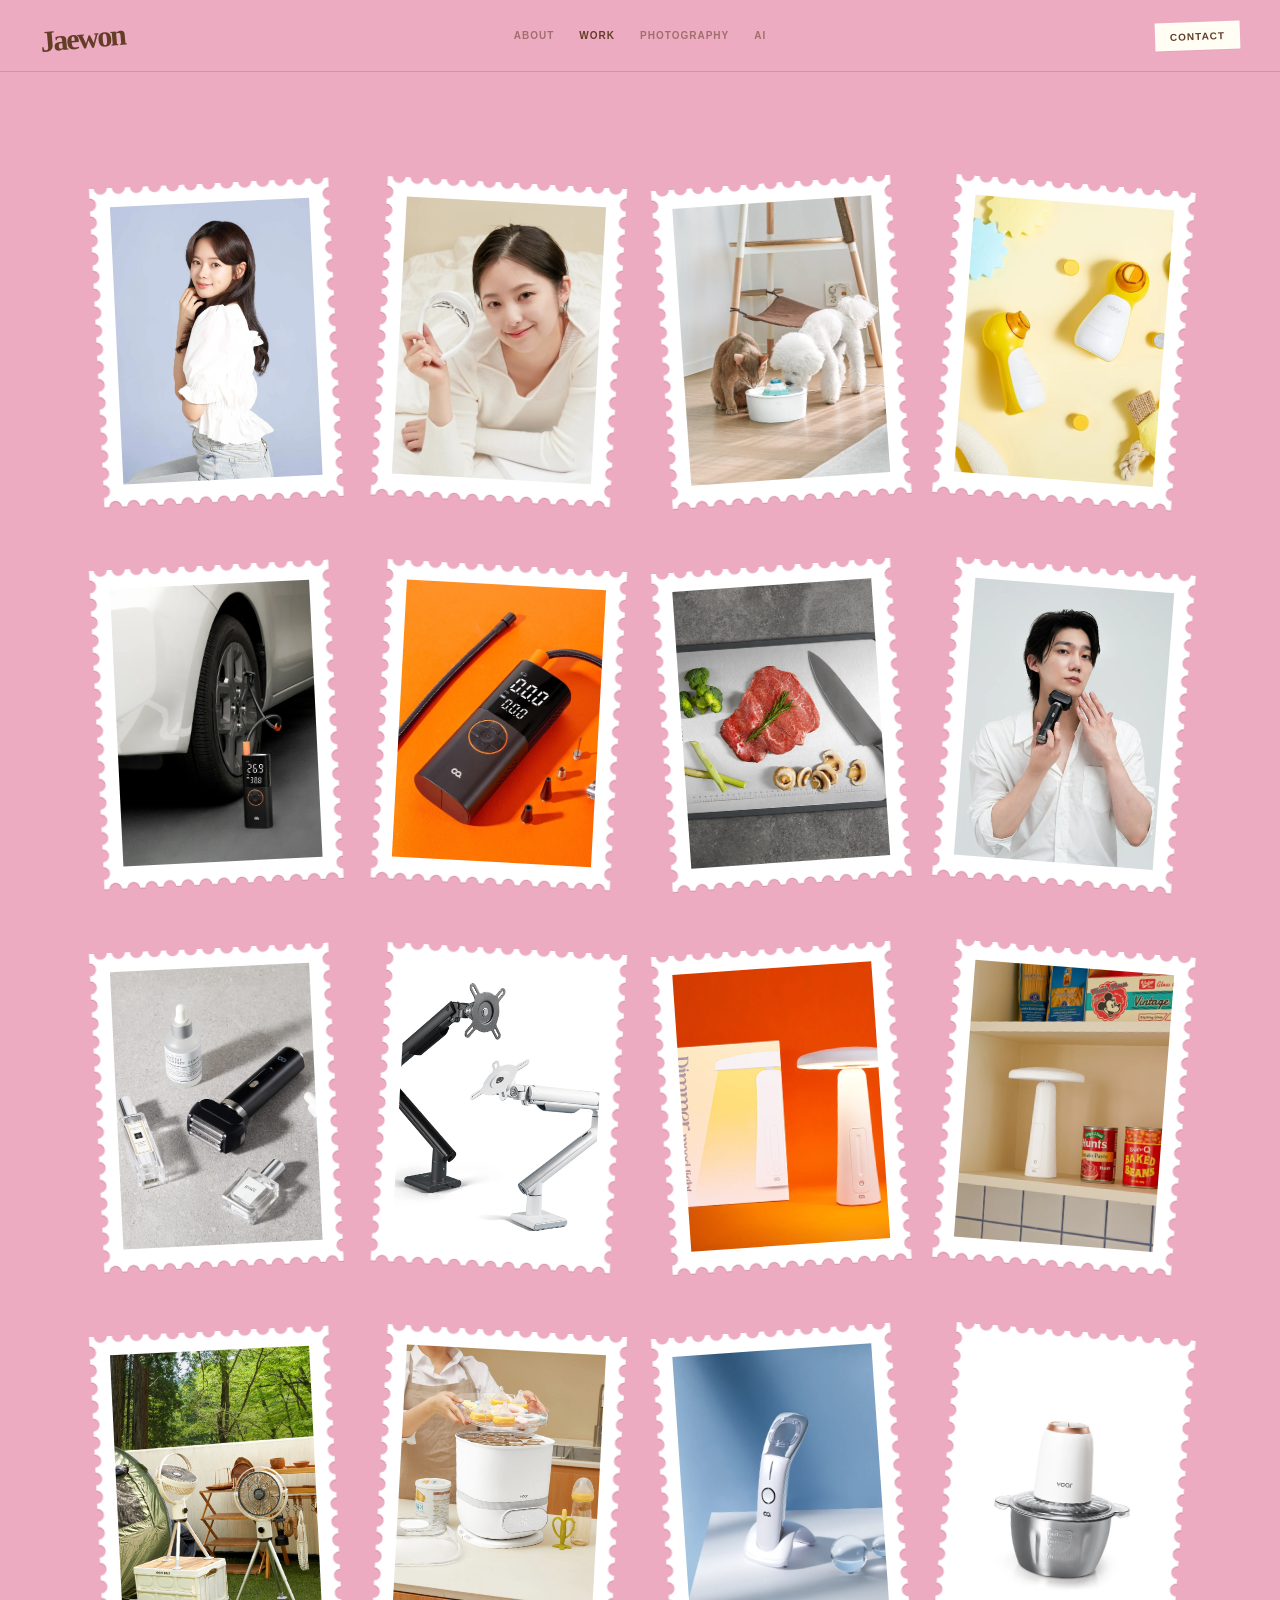
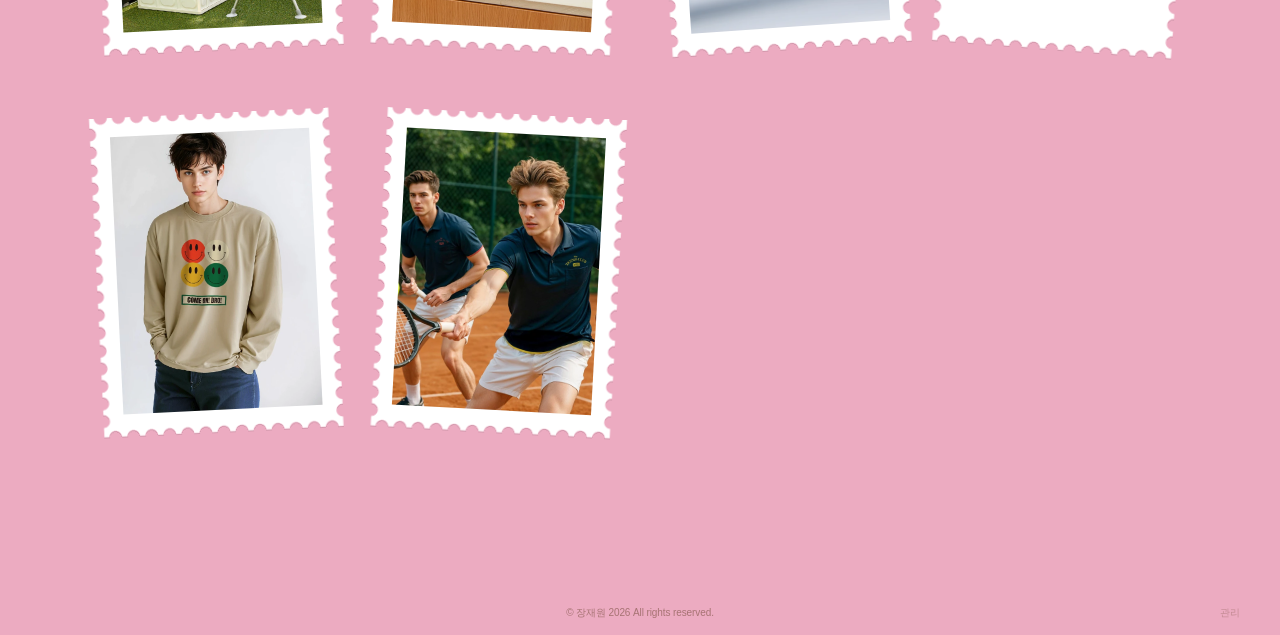
